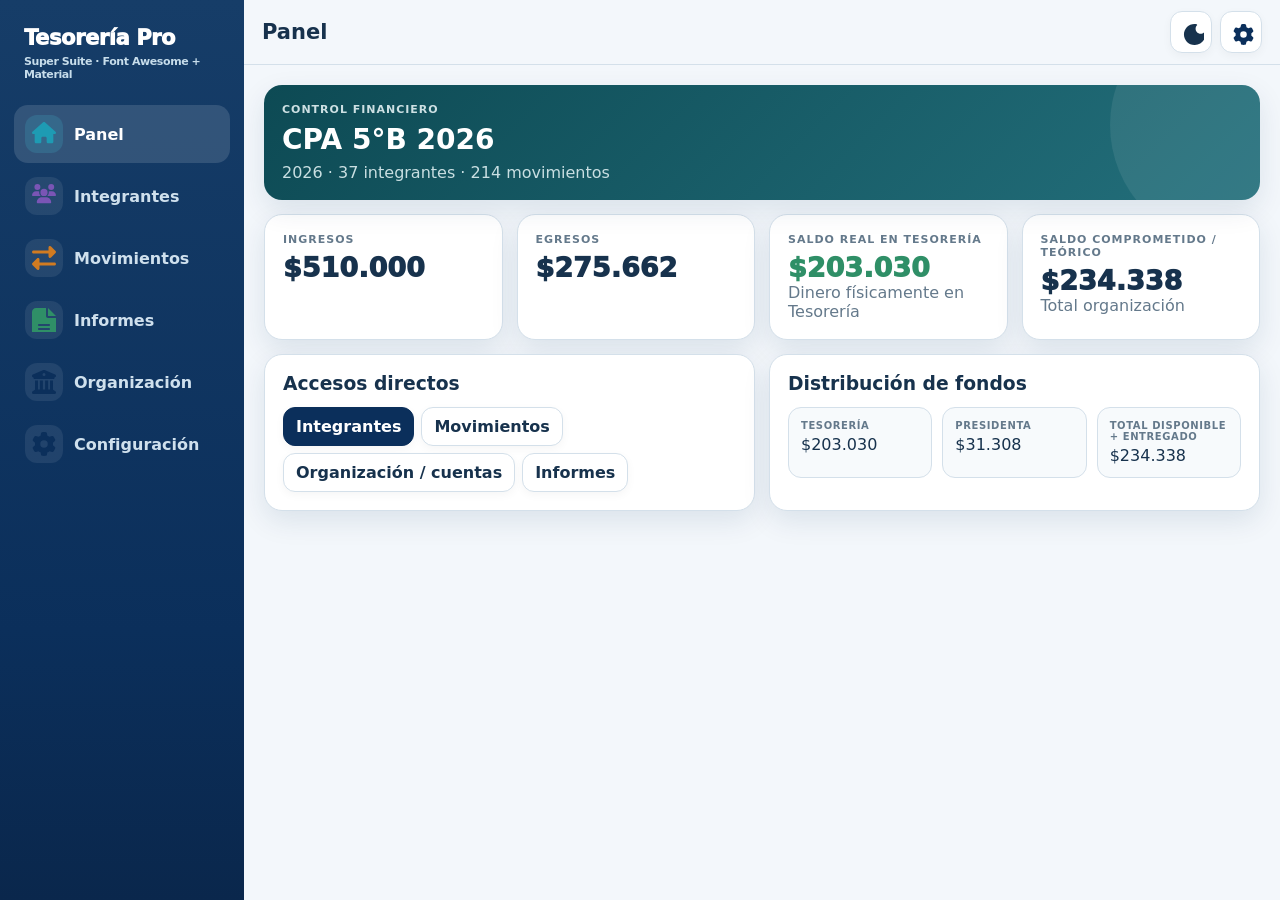
==== index.html @ 0936e8e8 "Mejorar accesibilidad de modales y formateo de RUT - Agregar roles de accesibilidad (role=dialog, ar" ====
<!doctype html><html lang="es"><head><meta charset="utf-8"><meta name="viewport" content="width=device-width,initial-scale=1,viewport-fit=cover"><meta name="theme-color" content="#0b2f5b"><meta name="description" content="Tesorería Pro · gestión integral de organizaciones, integrantes, cuotas, movimientos, reembolsos, informes y planillas."><link rel="manifest" href="./manifest.json"><link rel="icon" href="./favicon.svg" type="image/svg+xml"><link rel="apple-touch-icon" href="./apple-touch-icon.png"><title>Tesorería Super Suite · V10 · IndexedDB · GitHub</title><style>:root{--bg:#f3f7fb;--surface:#fff;--surface2:#f7fafc;--ink:#17324d;--muted:#64798b;--line:#d4e0ea;--brand:#0b2f5b;--brand2:#1f5f8a;--accent:#1e9bb3;--good:#2f8f67;--warn:#d79527;--danger:#c53d49;--purple:#6e4aa5;--shadow:0 10px 28px rgba(11,47,91,.10);--r:18px}
body.dark{--bg:#0f1822;--surface:#172635;--surface2:#1b2d3d;--ink:#edf5fb;--muted:#aebdca;--line:#385064;--brand:#72b9e8;--brand2:#4e94c4;--accent:#42c1d5;--good:#61c995;--warn:#e4b65a;--danger:#ff7b87;--purple:#a58be0;--shadow:0 12px 30px rgba(0,0,0,.28)}
*{box-sizing:border-box}html,body{margin:0;min-height:100%;background:var(--bg);color:var(--ink);font-family:Inter,ui-sans-serif,system-ui,-apple-system,"Segoe UI",Arial,sans-serif}body{overflow-x:hidden}button,input,select,textarea{font:inherit}button{cursor:pointer}.app{min-height:100vh}.hide{display:none!important}
.side{position:fixed;left:0;top:0;bottom:0;width:244px;background:linear-gradient(180deg,#163d68,#0b2f5b 70%,#0a274c);color:#fff;padding:18px 14px;z-index:20}.brand{font-weight:950;font-size:21px;padding:8px 10px 20px;letter-spacing:-.02em}.brand small{display:block;color:#c7ddeb;font-size:11px;font-weight:700;margin-top:5px}.nav button{width:100%;border:0;background:transparent;color:#cfe0ed;display:flex;align-items:center;gap:11px;padding:10px 11px;border-radius:14px;margin:4px 0;font-weight:850}.nav button:hover,.nav button.active{background:rgba(255,255,255,.13);color:#fff}.ico{width:38px;height:38px;border-radius:12px;display:grid;place-items:center;background:rgba(255,255,255,.08);flex:0 0 38px}.nav button.active .ico{background:rgba(66,193,213,.18)}
.main{margin-left:244px;min-width:0}.top{position:sticky;top:0;z-index:15;background:rgba(243,247,251,.94);backdrop-filter:blur(14px);border-bottom:1px solid var(--line);padding:11px 18px;display:flex;justify-content:space-between;gap:12px;align-items:center}.dark .top{background:rgba(15,24,34,.94)}.top h1{margin:0;font-size:21px}.tools{display:flex;gap:8px;align-items:center}.iconOnlyBtn{width:42px;height:42px;padding:0;display:grid;place-items:center;border-radius:13px}.iconOnlyBtn .actionIconSvg{width:21px;height:21px}.wrap{padding:20px;max-width:1500px;margin:auto}.grid{display:grid;grid-template-columns:repeat(12,minmax(0,1fr));gap:14px}.span12{grid-column:span 12}.span6{grid-column:span 6}.span4{grid-column:span 4}.span3{grid-column:span 3}
.card{background:var(--surface);border:1px solid var(--line);border-radius:var(--r);box-shadow:var(--shadow);padding:18px}.hero{background:linear-gradient(135deg,#0d4a54,#236f7b);color:#fff;border:0;overflow:hidden;position:relative}.hero:after{content:"";position:absolute;width:240px;height:240px;border-radius:50%;right:-90px;top:-80px;background:rgba(255,255,255,.08)}.hero .muted{color:#c9dfe2}.label{font-size:11px;text-transform:uppercase;letter-spacing:.09em;font-weight:900;color:var(--muted)}.metric{font-size:27px;font-weight:950;margin-top:6px}.positive{color:var(--good)}.muted{color:var(--muted)}
.sectionTitle{display:flex;justify-content:space-between;align-items:center;gap:12px;margin-bottom:13px}.sectionTitle h2,.sectionTitle h3{margin:0}.actions{display:flex;gap:7px;flex-wrap:wrap}.btn{border:1px solid var(--line);background:var(--surface);color:var(--ink);padding:9px 12px;border-radius:12px;font-weight:850;box-shadow:0 3px 10px rgba(0,0,0,.04)}.btn.primary{background:var(--brand);color:#fff;border-color:var(--brand)}.btn.accent{background:var(--accent);border-color:var(--accent);color:#fff}.btn.danger{color:var(--danger);border-color:#efc8cd}.btn.small{padding:7px 9px;font-size:12px}.search{width:100%;border:1px solid var(--line);padding:12px 14px;border-radius:13px;outline:0;background:var(--surface);color:var(--ink)}.search:focus{border-color:var(--brand);box-shadow:0 0 0 3px rgba(14,75,85,.08)}
.tableWrap{overflow:auto;border:1px solid var(--line);border-radius:14px}.table{width:100%;border-collapse:collapse;min-width:760px}.table th,.table td{padding:9px 10px;border-bottom:1px solid var(--line);white-space:nowrap;text-align:left;vertical-align:middle}.table th{background:#f1f6f9;color:#536b7d;font-size:10px;text-transform:uppercase;letter-spacing:.06em;position:sticky;top:0;z-index:2}.dark .table th{background:#203342;color:#dce9f3}.table tbody tr:hover{background:#f7fbfd}.table th:last-child,.table td:last-child{min-width:210px}.person{display:flex;align-items:center;gap:10px}.avatar{width:42px;height:42px;border-radius:50%;overflow:hidden;display:grid;place-items:center;background:#e5edf4;color:var(--brand);font-weight:950;flex:0 0 42px}.avatar img{width:100%;height:100%;object-fit:cover}.profileAvatar{width:72px;height:72px;flex-basis:72px;font-size:25px}.rowbtn{border:0;background:#eef4f7;color:var(--brand);padding:7px 10px;border-radius:10px;font-weight:850}.pill{display:inline-flex;border-radius:999px;padding:5px 9px;font-size:11px;font-weight:900;background:#edf3f3}.pill.good{background:#eaf2ec;color:#146f54}.pill.extra{background:#fff0e5;color:#a24f00}.pill.refund{background:#f0ecff;color:#6851a6}.reversalStatus{display:inline-flex;border-radius:999px;padding:5px 8px;background:#f0e9f9;color:#6e4aa5;font-size:11px;font-weight:900}.empty{text-align:center;padding:30px;color:var(--muted)}
.detailGrid{display:grid;grid-template-columns:repeat(3,minmax(0,1fr));gap:10px}.detail{background:var(--surface2);border:1px solid var(--line);border-radius:13px;padding:12px}.detail b{display:block;font-size:10px;color:var(--muted);margin-bottom:4px;text-transform:uppercase;letter-spacing:.06em}.spreadsheet{overflow:auto;border:1px solid var(--line);border-radius:15px;background:var(--surface)}.spreadsheet table{border-collapse:separate;border-spacing:0;min-width:1250px}.spreadsheet th,.spreadsheet td{padding:10px 11px;border-right:1px solid #dce6e5;border-bottom:1px solid #dce6e5;white-space:nowrap}.spreadsheet th{background:#dbe9e7;color:#12384d;font-size:11px;text-transform:uppercase;position:sticky;top:0;z-index:3}.spreadsheet .sticky{position:sticky;left:0;background:var(--surface);z-index:2;min-width:205px}.spreadsheet th.sticky{background:#cfe2de;z-index:4}.masterSheet td{font-size:13px}.masterSheet th{font-size:11px}.masterSheet .totalRow th{position:sticky;bottom:0;background:#c9dfdb!important;color:#0b2f5b;font-weight:950;z-index:5}.blankcell{color:#a9b4b7}.totalRow th{background:#d9e8e5!important;font-weight:950}.grandTotalCell{font-weight:950;background:#c9dfdb!important}
.statusSelect{border:1px solid #b9cbd8;border-radius:8px;background:var(--surface);color:var(--ink);padding:4px 6px;font-size:12px;min-width:104px;max-width:112px}.receiptBox{display:inline-flex;align-items:center;gap:6px;border:1px solid #b8cddd;background:#f4f9fc;color:#0b2f5b;border-radius:9px;padding:5px 8px;font-weight:850;font-size:11px;cursor:pointer}.receiptBox:hover{background:#e8f3f8;border-color:#79a9c5}.receiptBox .actionIconSvg{width:15px;height:15px}
.actionGrid{display:grid;grid-template-columns:repeat(4,minmax(0,1fr));gap:9px}.actionBtn{min-width:0;min-height:64px;border:1px solid #c9dbe8;background:linear-gradient(180deg,var(--surface),var(--surface2));color:var(--brand);border-radius:14px;display:grid;place-items:center;gap:3px;padding:7px 5px;font-weight:900;box-shadow:0 4px 12px rgba(11,47,91,.06);transition:.16s ease}.actionBtn:hover{transform:translateY(-1px);box-shadow:0 8px 18px rgba(11,47,91,.10);border-color:#9ebbd0}.actionBtn small{font-size:10px;color:#35556f;font-weight:900;white-space:nowrap}.dark .actionBtn{background:linear-gradient(180deg,#1b2d3d,#172635);border-color:#385064}.dark .actionBtn small{color:#bdd0df}.actionGlyph{display:grid;place-items:center;width:100%;height:27px;line-height:1}.actionIconSvg{fill:currentColor;width:24px;height:24px;display:block}.actionBtn .actionIconSvg{width:27px;height:27px}.actionGlyph[data-icon="income"]{color:#2f8f67}.actionGlyph[data-icon="expense"]{color:#d33f45}.actionGlyph[data-icon="refund"]{color:#6e4aa5}.actionGlyph[data-icon="pdf"],.actionGlyph[data-icon="print"]{color:#0b2f5b}.actionGlyph[data-icon="whatsapp"]{color:#25a35a}.actionGlyph[data-icon="email"]{color:#1971b8}.actionGlyph[data-icon="edit"]{color:#e28a22}.actionGlyph[data-icon="close"],.actionGlyph[data-icon="trash"]{color:#c53d49}.actionGlyph[data-icon="undo"]{color:#7653a8}.actionGlyph[data-icon="receipt"]{color:#0f6d91}.actionGlyph[data-icon="settings"]{color:#0b2f5b}.actionGlyph[data-icon="home"]{color:#1e9bb3}.actionGlyph[data-icon="people"]{color:#7a55b5}.actionGlyph[data-icon="moves"]{color:#d17b21}.actionGlyph[data-icon="report"]{color:#2f8f67}.actionGlyph[data-icon="organization"]{color:#0b2f5b}.actionGlyph[data-icon="copy"]{color:#536f86}.actionGlyph[data-icon="calendar"]{color:#1e9bb3}.actionGlyph[data-icon="bank"]{color:#0b2f5b}.actionGlyph[data-icon="plus"]{color:#1e9bb3}.rowActions,.quotaRowActions{display:inline-flex;align-items:center;gap:5px;white-space:nowrap}.quotaRowActions .quotaAction,.rowActions .quotaAction{width:33px;height:33px;padding:5px;border:1px solid var(--line);background:var(--surface);color:var(--brand);border-radius:9px;display:inline-grid;place-items:center}.quotaRowActions .quotaAction:hover,.rowActions .quotaAction:hover{background:#eef5fb;border-color:#9fb9cf}.quotaRowActions .actionIconSvg,.rowActions .actionIconSvg{width:18px;height:18px}
.fichaNameOnly{display:flex;align-items:center;justify-content:space-between;gap:10px;font-size:23px;font-weight:950;color:var(--brand);margin-bottom:8px}.fichaActions{margin:8px 0 20px}.sectionHeaderActions{display:flex;align-items:center;gap:8px}.compactAction{min-width:72px!important;min-height:48px!important}.fichaSection{margin-top:22px;border:1px solid var(--line);border-left:6px solid #5b6ee1;border-radius:16px;padding:15px}.fichaSection.monthly{border-left-color:var(--good);background:linear-gradient(180deg,var(--surface),#f7fbfa)}.fichaSection.extraordinary{border-left-color:#e0a52d;background:linear-gradient(180deg,var(--surface),#fffaf1)}.fichaSection.refunds{border-left-color:#6a55bd;background:linear-gradient(180deg,var(--surface),#faf8ff)}.fichaSection.reversals{border-left-color:#8a62b6;background:linear-gradient(180deg,var(--surface),#fbf8ff)}.profileHero{display:flex;gap:15px;align-items:center;background:linear-gradient(135deg,#e8f2f0,#f8faf9);border:1px solid var(--line);padding:16px;border-radius:18px;margin-bottom:14px}.dark .profileHero{background:linear-gradient(135deg,#1b3040,#182a38)}
.modal{display:none;position:fixed;inset:0;background:rgba(9,34,39,.58);z-index:60;padding:10px;align-items:flex-start;justify-content:center;overflow-y:auto;-webkit-overflow-scrolling:touch;overscroll-behavior:contain}.modal.open{display:flex}.dialog{width:min(940px,100%);background:var(--surface);border-radius:22px;padding:18px;box-shadow:0 30px 100px rgba(0,0,0,.28);margin:8px auto 24px;overflow:visible}.dialog .sectionTitle{position:sticky;top:-18px;background:var(--surface);padding:4px 0 12px;z-index:5}.form{display:grid;grid-template-columns:repeat(2,minmax(0,1fr));gap:12px}.form label{font-size:12px;font-weight:850;color:var(--muted)}.form input,.form select,.form textarea{width:100%;margin-top:5px;padding:10px;border:1px solid var(--line);border-radius:10px;background:var(--surface);color:var(--ink)}.form textarea{min-height:90px}.full{grid-column:1/-1}.dialogActions{display:flex;justify-content:flex-end;gap:8px;flex-wrap:wrap;margin-top:8px}.receiptActions{display:grid;grid-template-columns:repeat(4,minmax(0,1fr));gap:10px;margin-top:14px}.settingsList{display:grid;gap:10px}.settingsItem{display:flex;align-items:center;justify-content:space-between;gap:12px;padding:15px 16px;border:1px solid var(--line);border-radius:15px;background:var(--surface)}.settingsItem b{display:flex;align-items:center;gap:6px}.settingsItem small{display:block;color:var(--muted);margin-top:3px}.reportFilter{display:flex;gap:8px;flex-wrap:wrap}.reportFilter .btn.active{background:var(--brand);color:#fff;border-color:var(--brand)}.sheetHint{font-size:12px;color:var(--muted);margin-top:7px}.reportSummary{display:grid;grid-template-columns:repeat(auto-fit,minmax(170px,1fr));gap:8px;margin-top:12px}.bankBox{background:#eef6f4;border:1px solid #d4e8e3;border-radius:15px;padding:14px}.bankBox b{color:var(--brand)}.notice{padding:12px 14px;border-radius:12px;background:#fff4db;border:1px solid #f1dfb0;color:#775719}.successBox{padding:12px 14px;border-radius:12px;background:#eef3ef;border:1px solid #d9e4dc;color:#3d684e}
.mobileNav{display:none}
@media(max-width:900px){.side{display:none}.main{margin-left:0;padding-bottom:82px}.top{padding:9px 11px}.top h1{font-size:18px}.wrap{padding:12px}.span3,.span4,.span6{grid-column:span 12}.form,.detailGrid{grid-template-columns:1fr}.dialog{padding:14px;margin:0 auto 18px;border-radius:20px}.dialog .sectionTitle{top:-14px}.table{min-width:820px}.actionGrid{grid-template-columns:repeat(3,minmax(0,1fr));gap:8px}.actionBtn{min-height:70px}.actionBtn .actionIconSvg{width:25px;height:25px}.fichaActions{grid-template-columns:repeat(3,minmax(0,1fr));gap:9px}.fichaActions .actionBtn{min-height:74px}.fichaNameOnly{font-size:20px}.receiptActions{grid-template-columns:repeat(2,minmax(0,1fr))}.mobileNav{display:grid;grid-template-columns:repeat(6,minmax(0,1fr));position:fixed;left:0;right:0;bottom:0;background:rgba(255,255,255,.97);backdrop-filter:blur(16px);border-top:1px solid #c4d8e7;box-shadow:0 -8px 26px rgba(11,47,91,.14);z-index:30;padding:5px 3px calc(5px + env(safe-area-inset-bottom))}.dark .mobileNav{background:rgba(23,38,53,.97);border-top-color:#385064}.mobileNav button{border:0;background:transparent;color:#5d7183;font-size:9px;font-weight:900;padding:3px 2px;border-radius:10px;display:flex;flex-direction:column;align-items:center;justify-content:center;gap:2px;min-width:0;height:54px;line-height:1.05;overflow:hidden}.mobileNav button.active{background:#e7f4f3;color:var(--brand)}.dark .mobileNav button{color:#b7c9d7}.dark .mobileNav button.active{background:#203342}.mobileNav .navAction{width:23px;height:23px;flex:0 0 23px;margin:0 auto}.mobileNav .actionIconSvg{width:21px;height:21px}.mobileNav button span:last-child{display:block;max-width:100%;overflow:hidden;text-overflow:ellipsis;white-space:nowrap}.masterSheet{min-width:1200px}.masterSheet td{font-size:13px}.statusSelect{min-width:96px;max-width:104px}.receiptBox{font-size:10px}}
@media(max-width:480px){.wrap{padding:10px}.fichaActions{gap:8px}.fichaActions .actionBtn{min-height:72px}.fichaActions .actionBtn small{font-size:9px}.actionBtn small{font-size:9px}.table th,.table td{padding:8px 8px}.iconOnlyBtn{width:40px;height:40px}}
@media print{.side,.top,.mobileNav,.noPrint{display:none!important}.main{margin:0}.wrap{padding:0}.card{box-shadow:none;border:1px solid #ddd}.spreadsheet{overflow:visible}.spreadsheet table{min-width:0;width:100%}}
</style></head><body><div class="app"><aside class="side"><div class="brand">Tesorería Pro<small>Super Suite · Font Awesome + Material</small></div><nav class="nav" id="nav"></nav></aside><main class="main"><header class="top"><h1 id="title">Panel</h1><div class="tools" aria-label="Herramientas"><button class="btn iconOnlyBtn" onclick="toggleTheme()" title="Cambiar tema" aria-label="Cambiar tema"><span id="topThemeIcon"></span></button><button class="btn iconOnlyBtn" onclick="go('settings')" title="Configuración" aria-label="Configuración"><span id="topSettingsIcon"></span></button></div></header><div class="wrap" id="view"></div></main></div><nav class="mobileNav" id="mobileNav"></nav><div class="modal" id="modal"><div class="dialog" id="dialog" role="dialog" aria-modal="true"></div></div><input id="file" type="file" accept=".json,.xlsx,.xls,.csv" class="hide"><script>
const INITIAL={"schema":"tesoreria-pro-v10","schemaVersion":2,"source":"Tesoreria_5B_2026_BASE_MAESTRA.xlsx","organization":{"Nombre de la organización":"CPA 5°B 2026","Tipo de organización":"Curso","Establecimiento / institución":"Escuela Palestina","Año":"2026","RUT organización":null,"Dirección":null,"Correo":null,"Teléfono":"+569 ","Representante":null,"RUT representante":null,"Tesorero/a":null,"RUT tesorero/a":null,"Teléfono tesorero/a":"+569 ","Correo tesorero/a":null,"Banco de la organización":null,"Tipo de cuenta":null,"Número de cuenta":null,"Titular de la cuenta":null,"RUT titular":null,"Correo transferencias":null},"people":[{"id":"P001","number":1,"rut":"25310795-2","name":"ARAYA PINO RENATA ANTONELA","phone":"+569 ","email":"","tutor":"PATRICIA PINO","roles":"Integrante","bank":"","accountType":"","accountNumber":"","accountHolder":"","accountRut":"","transferEmail":"","notes":""},{"id":"P002","number":2,"rut":"25299343-6","name":"ASTUDILLO PINO TABATA JESÚS","phone":"+569 ","email":"","tutor":"ROXANA PINO","roles":"Integrante","bank":"","accountType":"","accountNumber":"","accountHolder":"","accountRut":"","transferEmail":"","notes":""},{"id":"P003","number":3,"rut":"25172569-1","name":"AZAGRA ABRIGO AMARO ALONSO","phone":"+569 ","email":"","tutor":"BEATRIZ ABRIGO","roles":"Integrante","bank":"","accountType":"","accountNumber":"","accountHolder":"","accountRut":"","transferEmail":"","notes":""},{"id":"P004","number":4,"rut":"25074761-6","name":"BECERRA CARRASCO AGUSTIN SALVADOR THOMAS","phone":"+569 ","email":"","tutor":"ALICIA ARAYA","roles":"Integrante","bank":"","accountType":"","accountNumber":"","accountHolder":"","accountRut":"","transferEmail":"","notes":""},{"id":"P005","number":null,"rut":"","name":"BERTEL MONTES GLEYMIS","phone":"+569 ","email":"","tutor":"","roles":"Integrante","bank":"","accountType":"","accountNumber":"","accountHolder":"","accountRut":"","transferEmail":"","notes":""},{"id":"P006","number":6,"rut":"25186502-7","name":"CASTILLO DÍAZ NAHUEL ANDRÉS","phone":"+569 ","email":"","tutor":"","roles":"Integrante","bank":"","accountType":"","accountNumber":"","accountHolder":"","accountRut":"","transferEmail":"","notes":""},{"id":"P007","number":7,"rut":"24387554-4","name":"CASTILLO GRACIA JOSEFA ANTONIA","phone":"+569 ","email":"","tutor":"","roles":"Integrante","bank":"","accountType":"","accountNumber":"","accountHolder":"","accountRut":"","transferEmail":"","notes":""},{"id":"P008","number":8,"rut":"25117099-1","name":"CASTRO VALDERRAMA EIMY PASCALLE","phone":"+569 ","email":"","tutor":"ANA VALDERRAMA","roles":"Integrante","bank":"","accountType":"","accountNumber":"","accountHolder":"","accountRut":"","transferEmail":"","notes":""},{"id":"P009","number":9,"rut":"25091106-8","name":"DONOSO MONSALVE ANGEL ISAAC","phone":"+569 ","email":"","tutor":"","roles":"Integrante","bank":"","accountType":"","accountNumber":"","accountHolder":"","accountRut":"","transferEmail":"","notes":""},{"id":"P010","number":10,"rut":"25091116-5","name":"DONOSO MONSALVE THOMAS IGNACIO","phone":"+569 ","email":"","tutor":"","roles":"Integrante","bank":"","accountType":"","accountNumber":"","accountHolder":"","accountRut":"","transferEmail":"","notes":""},{"id":"P011","number":11,"rut":"24953133-2","name":"DONOSO ZAMORA SOFÍA ELENA","phone":"+569 ","email":"","tutor":"JENNY ZAMORA","roles":"Integrante","bank":"","accountType":"","accountNumber":"","accountHolder":"","accountRut":"","transferEmail":"","notes":""},{"id":"P012","number":12,"rut":"24751135-0","name":"INOSTROZA MOLINA MATÍAS ALONSO","phone":"+569 ","email":"","tutor":"OLGA MOLINA","roles":"Integrante","bank":"","accountType":"","accountNumber":"","accountHolder":"","accountRut":"","transferEmail":"","notes":""},{"id":"P013","number":13,"rut":"25049508-0","name":"ITURRIETA HERNÁNDEZ MAXIMILIANO ALEJANDRO","phone":"+569 ","email":"","tutor":"VALERIA HERNANDEZ","roles":"Integrante","bank":"","accountType":"","accountNumber":"","accountHolder":"","accountRut":"","transferEmail":"","notes":""},{"id":"P014","number":14,"rut":"25049482-3","name":"ITURRIETA HERNÁNDEZ VICENTE IGNACIO","phone":"+569 ","email":"","tutor":"VALERIA HERNANDEZ","roles":"Integrante","bank":"","accountType":"","accountNumber":"","accountHolder":"","accountRut":"","transferEmail":"","notes":""},{"id":"P015","number":15,"rut":"25067494-5","name":"JATIB DÍAZ ABDOLASIS MAXIMILIANO","phone":"+569 ","email":"","tutor":"MARISOL DIAZ","roles":"Integrante","bank":"","accountType":"","accountNumber":"","accountHolder":"","accountRut":"","transferEmail":"","notes":""},{"id":"P016","number":16,"rut":"25015009-1","name":"MENESES YÁÑEZ ALEXANDRA MODESTA","phone":"+569 ","email":"","tutor":"","roles":"Integrante","bank":"","accountType":"","accountNumber":"","accountHolder":"","accountRut":"","transferEmail":"","notes":""},{"id":"P017","number":17,"rut":"25179616-5","name":"MICHEA ALIAGA JOAQUÍN ELÍAS","phone":"+569 ","email":"","tutor":"STEFANY ALIAGA","roles":"Integrante","bank":"","accountType":"","accountNumber":"","accountHolder":"","accountRut":"","transferEmail":"","notes":""},{"id":"P018","number":18,"rut":"25026561-1","name":"MOYA SALAS COLOMBA AYLÉN","phone":"+569 ","email":"","tutor":"NATALIE SALAS","roles":"Integrante","bank":"","accountType":"","accountNumber":"","accountHolder":"","accountRut":"","transferEmail":"","notes":""},{"id":"P019","number":19,"rut":"25012737-5","name":"MUÑOZ BECERRA AGUSTINA ISIDORA","phone":"+569 ","email":"","tutor":"YERI","roles":"Integrante","bank":"","accountType":"","accountNumber":"","accountHolder":"","accountRut":"","transferEmail":"","notes":""},{"id":"P020","number":20,"rut":"25276474-7","name":"MUÑOZ NAVARRETE ANTONELLA ESTEFANÍA","phone":"+569 ","email":"","tutor":"JANETTE NAVARRETE","roles":"Integrante","bank":"","accountType":"","accountNumber":"","accountHolder":"","accountRut":"","transferEmail":"","notes":""},{"id":"P021","number":21,"rut":"25280245-2","name":"MUÑOZ VALENZUELA BENJAMÍN IGNACIO","phone":"+569 ","email":"","tutor":"NATALIA VALENZUELA","roles":"Integrante","bank":"","accountType":"","accountNumber":"","accountHolder":"","accountRut":"","transferEmail":"","notes":""},{"id":"P022","number":22,"rut":"25312924-7","name":"ORELLANA IBARRA PABLO ALFONSO","phone":"+569 ","email":"","tutor":"","roles":"Integrante","bank":"","accountType":"","accountNumber":"","accountHolder":"","accountRut":"","transferEmail":"","notes":""},{"id":"P023","number":23,"rut":"25006274-5","name":"OYARCE CABELLO MONSERRAT ANTONELLA","phone":"+569 ","email":"","tutor":"MONSERRAT OLLARCE","roles":"Integrante","bank":"","accountType":"","accountNumber":"","accountHolder":"","accountRut":"","transferEmail":"","notes":""},{"id":"P024","number":24,"rut":"24758384-4","name":"PÉREZ HIGUERAS ANTONELLA NICOLE","phone":"+569 ","email":"","tutor":"NELLY HIGUERAS","roles":"Integrante","bank":"","accountType":"","accountNumber":"","accountHolder":"","accountRut":"","transferEmail":"","notes":""},{"id":"P025","number":25,"rut":"25042952-5","name":"RAMÍREZ MUÑOZ ANHAI ESPERANZA","phone":"+569 ","email":"","tutor":"ROSA LLANOS","roles":"Integrante","bank":"","accountType":"","accountNumber":"","accountHolder":"","accountRut":"","transferEmail":"","notes":""},{"id":"P026","number":26,"rut":"24911564-9","name":"REYES RODRÍGUEZ FERNANDA CATALINA","phone":"+569 ","email":"","tutor":"YASNA RODRIGUEZ","roles":"Integrante","bank":"","accountType":"","accountNumber":"","accountHolder":"","accountRut":"","transferEmail":"","notes":""},{"id":"P027","number":27,"rut":"25255361-0","name":"RIVERA AVENDAÑO BERTA AMPARO","phone":"+569 ","email":"","tutor":"BLANCA AVENDAÑO","roles":"Integrante","bank":"","accountType":"","accountNumber":"","accountHolder":"","accountRut":"","transferEmail":"","notes":""},{"id":"P028","number":28,"rut":"24973619-8","name":"RUBIO REYES JOSÉ ALONSO","phone":"+569 ","email":"","tutor":"","roles":"Integrante","bank":"","accountType":"","accountNumber":"","accountHolder":"","accountRut":"","transferEmail":"","notes":""},{"id":"P029","number":29,"rut":"28939190-8","name":"SANCHEZ ZAMBRANO MIULER DAVID","phone":"+569 ","email":"","tutor":"YERKA ZAMBRANO","roles":"Integrante","bank":"","accountType":"","accountNumber":"","accountHolder":"","accountRut":"","transferEmail":"","notes":""},{"id":"P030","number":30,"rut":"25033740-K","name":"SOTO URZÚA COLOMBA JANÍS","phone":"+569 ","email":"","tutor":"MABEL URZUA","roles":"Integrante","bank":"","accountType":"","accountNumber":"","accountHolder":"","accountRut":"","transferEmail":"","notes":""},{"id":"P031","number":31,"rut":"25001015-K","name":"UNZUETA GONZÁLEZ JESÚS VINKO ALEJANDRO","phone":"+569 ","email":"","tutor":"","roles":"Integrante","bank":"","accountType":"","accountNumber":"","accountHolder":"","accountRut":"","transferEmail":"","notes":""},{"id":"P032","number":32,"rut":"","name":"VALDÉS ORMAZÁBAL LAURA FRANCISCA RAYEN","phone":"+569 ","email":"","tutor":"","roles":"Integrante","bank":"","accountType":"","accountNumber":"","accountHolder":"","accountRut":"","transferEmail":"","notes":""},{"id":"P033","number":33,"rut":"","name":"VÁSQUEZ BRAVO RAÚL FELICIANO","phone":"+569 ","email":"","tutor":"LUZMENIA BRAVO","roles":"Integrante","bank":"","accountType":"","accountNumber":"","accountHolder":"","accountRut":"","transferEmail":"","notes":""},{"id":"P034","number":34,"rut":"","name":"GIANELA FLORES","phone":"+569 ","email":"","tutor":"JANIS OYARCE","roles":"Integrante","bank":"","accountType":"","accountNumber":"","accountHolder":"","accountRut":"","transferEmail":"","notes":""},{"id":"P035","number":35,"rut":"","name":"LUEIZA BELTRAN JUAN PABLO","phone":"+569 ","email":"","tutor":"FABIOLA BELTRAN","roles":"Integrante","bank":"","accountType":"","accountNumber":"","accountHolder":"","accountRut":"","transferEmail":"","notes":""},{"id":"P036","number":36,"rut":"","name":"FARIAS EMILIA","phone":"+569 ","email":"","tutor":"MARTA VALDIVIA","roles":"Integrante","bank":"","accountType":"","accountNumber":"","accountHolder":"","accountRut":"","transferEmail":"","notes":""},{"id":"P037","number":37,"rut":"","name":"CUBILLOS MATIAS","phone":"+569 ","email":"","tutor":"","roles":"Integrante","bank":"","accountType":"","accountNumber":"","accountHolder":"","accountRut":"","transferEmail":"","notes":""}],"movements":[{"id":"M0001","date":"2026-03-10","organization":"CPA 5°B 2026","type":"Aporte","contributionType":"Anual","concept":"MARZO","fund":"Tesorería","method":"Efectivo","amount":3000.0,"person":"ARAYA PINO RENATA ANTONELA","rut":"25310795-2","tutor":"PATRICIA PINO","responsible":"","authorizer":"","expenseResponsible":"","bank":"","accountType":"","accountNumber":"","accountHolder":"","receipt":"","backup":"Carga masiva desde Excel","status":"Registrado","notes":"Carga masiva; fecha referencial."},{"id":"M0002","date":"2026-04-10","organization":"CPA 5°B 2026","type":"Aporte","contributionType":"Anual","concept":"ABRIL","fund":"Tesorería","method":"Efectivo","amount":3000.0,"person":"ARAYA PINO RENATA ANTONELA","rut":"25310795-2","tutor":"PATRICIA PINO","responsible":"","authorizer":"","expenseResponsible":"","bank":"","accountType":"","accountNumber":"","accountHolder":"","receipt":"","backup":"Carga masiva desde Excel","status":"Registrado","notes":"Carga masiva; fecha referencial."},{"id":"M0003","date":"2026-05-10","organization":"CPA 5°B 2026","type":"Aporte","contributionType":"Anual","concept":"MAYO","fund":"Tesorería","method":"Efectivo","amount":3000.0,"person":"ARAYA PINO RENATA ANTONELA","rut":"25310795-2","tutor":"PATRICIA PINO","responsible":"","authorizer":"","expenseResponsible":"","bank":"","accountType":"","accountNumber":"","accountHolder":"","receipt":"","backup":"Carga masiva desde Excel","status":"Registrado","notes":"Carga masiva; fecha referencial."},{"id":"M0004","date":"2026-06-19","organization":"CPA 5°B 2026","type":"Aporte","contributionType":"Anual","concept":"JUNIO","fund":"Tesorería","method":"Efectivo","amount":3000.0,"person":"ARAYA PINO RENATA ANTONELA","rut":"25310795-2","tutor":"PATRICIA PINO","responsible":"","authorizer":"","expenseResponsible":"","bank":"","accountType":"","accountNumber":"","accountHolder":"","receipt":"","backup":"Carga masiva desde Excel","status":"Registrado","notes":"Carga masiva; fecha referencial."},{"id":"M0005","date":"2026-07-10","organization":"CPA 5°B 2026","type":"Aporte","contributionType":"Anual","concept":"JULIO","fund":"Tesorería","method":"Efectivo","amount":3000.0,"person":"ARAYA PINO RENATA ANTONELA","rut":"25310795-2","tutor":"PATRICIA PINO","responsible":"","authorizer":"","expenseResponsible":"","bank":"","accountType":"","accountNumber":"","accountHolder":"","receipt":"","backup":"Carga masiva desde Excel","status":"Registrado","notes":"Carga masiva; fecha referencial."},{"id":"M0006","date":"2026-06-05","organization":"CPA 5°B 2026","type":"Aporte","contributionType":"Extraordinaria","concept":"CUMPL PROFESOR","fund":"Tesorería","method":"Efectivo","amount":1000.0,"person":"ARAYA PINO RENATA ANTONELA","rut":"25310795-2","tutor":"PATRICIA PINO","responsible":"","authorizer":"","expenseResponsible":"","bank":"","accountType":"","accountNumber":"","accountHolder":"","receipt":"","backup":"Carga masiva desde Excel","status":"Registrado","notes":"Carga masiva; fecha referencial."},{"id":"M0007","date":"2026-06-05","organization":"CPA 5°B 2026","type":"Aporte","contributionType":"Extraordinaria","concept":"DÍA ALUMNO / NIÑO","fund":"Presidenta","method":"Efectivo","amount":2000.0,"person":"ARAYA PINO RENATA ANTONELA","rut":"25310795-2","tutor":"PATRICIA PINO","responsible":"","authorizer":"","expenseResponsible":"","bank":"","accountType":"","accountNumber":"","accountHolder":"","receipt":"","backup":"Carga masiva desde Excel","status":"Registrado","notes":"Carga masiva; fecha referencial."},{"id":"M0008","date":"2026-03-10","organization":"CPA 5°B 2026","type":"Aporte","contributionType":"Anual","concept":"MARZO","fund":"Tesorería","method":"Efectivo","amount":3000.0,"person":"ASTUDILLO PINO TABATA JESÚS","rut":"25299343-6","tutor":"ROXANA PINO","responsible":"","authorizer":"","expenseResponsible":"","bank":"","accountType":"","accountNumber":"","accountHolder":"","receipt":"","backup":"Carga masiva desde Excel","status":"Registrado","notes":"Carga masiva; fecha referencial."},{"id":"M0009","date":"2026-06-05","organization":"CPA 5°B 2026","type":"Aporte","contributionType":"Extraordinaria","concept":"CUMPL PROFESOR","fund":"Tesorería","method":"Efectivo","amount":1000.0,"person":"ASTUDILLO PINO TABATA JESÚS","rut":"25299343-6","tutor":"ROXANA PINO","responsible":"","authorizer":"","expenseResponsible":"","bank":"","accountType":"","accountNumber":"","accountHolder":"","receipt":"","backup":"Carga masiva desde Excel","status":"Registrado","notes":"Carga masiva; fecha referencial."},{"id":"M0010","date":"2026-06-19","organization":"CPA 5°B 2026","type":"Aporte","contributionType":"Extraordinaria","concept":"CONVIVENCIA JUNIO","fund":"Tesorería","method":"Efectivo","amount":2000.0,"person":"ASTUDILLO PINO TABATA JESÚS","rut":"25299343-6","tutor":"ROXANA PINO","responsible":"","authorizer":"","expenseResponsible":"","bank":"","accountType":"","accountNumber":"","accountHolder":"","receipt":"","backup":"Carga masiva desde Excel","status":"Registrado","notes":"Carga masiva; fecha referencial."},{"id":"M0011","date":"2026-06-05","organization":"CPA 5°B 2026","type":"Aporte","contributionType":"Extraordinaria","concept":"CUMPL PROFESOR","fund":"Tesorería","method":"Efectivo","amount":1000.0,"person":"AZAGRA ABRIGO AMARO ALONSO","rut":"25172569-1","tutor":"BEATRIZ ABRIGO","responsible":"","authorizer":"","expenseResponsible":"","bank":"","accountType":"","accountNumber":"","accountHolder":"","receipt":"","backup":"Carga masiva desde Excel","status":"Registrado","notes":"Carga masiva; fecha referencial."},{"id":"M0012","date":"2026-06-05","organization":"CPA 5°B 2026","type":"Aporte","contributionType":"Extraordinaria","concept":"DÍA ALUMNO / NIÑO","fund":"Tesorería","method":"Efectivo","amount":2000.0,"person":"AZAGRA ABRIGO AMARO ALONSO","rut":"25172569-1","tutor":"BEATRIZ ABRIGO","responsible":"","authorizer":"","expenseResponsible":"","bank":"","accountType":"","accountNumber":"","accountHolder":"","receipt":"","backup":"Carga masiva desde Excel","status":"Registrado","notes":"Carga masiva; fecha referencial."},{"id":"M0013","date":"2026-06-19","organization":"CPA 5°B 2026","type":"Aporte","contributionType":"Extraordinaria","concept":"CONVIVENCIA JUNIO","fund":"Tesorería","method":"Efectivo","amount":2000.0,"person":"AZAGRA ABRIGO AMARO ALONSO","rut":"25172569-1","tutor":"BEATRIZ ABRIGO","responsible":"","authorizer":"","expenseResponsible":"","bank":"","accountType":"","accountNumber":"","accountHolder":"","receipt":"","backup":"Carga masiva desde Excel","status":"Registrado","notes":"Carga masiva; fecha referencial."},{"id":"M0014","date":"2026-06-05","organization":"CPA 5°B 2026","type":"Aporte","contributionType":"Extraordinaria","concept":"RIFA","fund":"Tesorería","method":"Efectivo","amount":1000.0,"person":"AZAGRA ABRIGO AMARO ALONSO","rut":"25172569-1","tutor":"BEATRIZ ABRIGO","responsible":"","authorizer":"","expenseResponsible":"","bank":"","accountType":"","accountNumber":"","accountHolder":"","receipt":"","backup":"Carga masiva desde Excel","status":"Registrado","notes":"Carga masiva; fecha referencial."},{"id":"M0015","date":"2026-03-10","organization":"CPA 5°B 2026","type":"Aporte","contributionType":"Anual","concept":"MARZO","fund":"Tesorería","method":"Efectivo","amount":3000.0,"person":"BECERRA CARRASCO AGUSTIN SALVADOR THOMAS","rut":"25074761-6","tutor":"ALICIA ARAYA","responsible":"","authorizer":"","expenseResponsible":"","bank":"","accountType":"","accountNumber":"","accountHolder":"","receipt":"","backup":"Carga masiva desde Excel","status":"Registrado","notes":"Carga masiva; fecha referencial."},{"id":"M0016","date":"2026-04-10","organization":"CPA 5°B 2026","type":"Aporte","contributionType":"Anual","concept":"ABRIL","fund":"Tesorería","method":"Efectivo","amount":3000.0,"person":"BECERRA CARRASCO AGUSTIN SALVADOR THOMAS","rut":"25074761-6","tutor":"ALICIA ARAYA","responsible":"","authorizer":"","expenseResponsible":"","bank":"","accountType":"","accountNumber":"","accountHolder":"","receipt":"","backup":"Carga masiva desde Excel","status":"Registrado","notes":"Carga masiva; fecha referencial."},{"id":"M0017","date":"2026-05-10","organization":"CPA 5°B 2026","type":"Aporte","contributionType":"Anual","concept":"MAYO","fund":"Tesorería","method":"Efectivo","amount":3000.0,"person":"BECERRA CARRASCO AGUSTIN SALVADOR THOMAS","rut":"25074761-6","tutor":"ALICIA ARAYA","responsible":"","authorizer":"","expenseResponsible":"","bank":"","accountType":"","accountNumber":"","accountHolder":"","receipt":"","backup":"Carga masiva desde Excel","status":"Registrado","notes":"Carga masiva; fecha referencial."},{"id":"M0018","date":"2026-06-05","organization":"CPA 5°B 2026","type":"Aporte","contributionType":"Extraordinaria","concept":"CUMPL PROFESOR","fund":"Tesorería","method":"Efectivo","amount":1000.0,"person":"BECERRA CARRASCO AGUSTIN SALVADOR THOMAS","rut":"25074761-6","tutor":"ALICIA ARAYA","responsible":"","authorizer":"","expenseResponsible":"","bank":"","accountType":"","accountNumber":"","accountHolder":"","receipt":"","backup":"Carga masiva desde Excel","status":"Registrado","notes":"Carga masiva; fecha referencial."},{"id":"M0019","date":"2026-06-05","organization":"CPA 5°B 2026","type":"Aporte","contributionType":"Extraordinaria","concept":"DÍA ALUMNO / NIÑO","fund":"Tesorería","method":"Efectivo","amount":2000.0,"person":"BECERRA CARRASCO AGUSTIN SALVADOR THOMAS","rut":"25074761-6","tutor":"ALICIA ARAYA","responsible":"","authorizer":"","expenseResponsible":"","bank":"","accountType":"","accountNumber":"","accountHolder":"","receipt":"","backup":"Carga masiva desde Excel","status":"Registrado","notes":"Carga masiva; fecha referencial."},{"id":"M0020","date":"2026-06-19","organization":"CPA 5°B 2026","type":"Aporte","contributionType":"Extraordinaria","concept":"CONVIVENCIA JUNIO","fund":"Tesorería","method":"Efectivo","amount":2000.0,"person":"BECERRA CARRASCO AGUSTIN SALVADOR THOMAS","rut":"25074761-6","tutor":"ALICIA ARAYA","responsible":"","authorizer":"","expenseResponsible":"","bank":"","accountType":"","accountNumber":"","accountHolder":"","receipt":"","backup":"Carga masiva desde Excel","status":"Registrado","notes":"Carga masiva; fecha referencial."},{"id":"M0021","date":"2026-03-10","organization":"CPA 5°B 2026","type":"Aporte","contributionType":"Anual","concept":"MARZO","fund":"Presidenta","method":"Efectivo","amount":3000.0,"person":"BERTEL MONTES GLEYMIS","rut":"","tutor":"","responsible":"","authorizer":"","expenseResponsible":"","bank":"","accountType":"","accountNumber":"","accountHolder":"","receipt":"","backup":"Carga masiva desde Excel","status":"Registrado","notes":"Carga masiva; fecha referencial."},{"id":"M0022","date":"2026-03-10","organization":"CPA 5°B 2026","type":"Aporte","contributionType":"Anual","concept":"MARZO","fund":"Tesorería","method":"Efectivo","amount":3000.0,"person":"CASTILLO GRACIA JOSEFA ANTONIA","rut":"24387554-4","tutor":"","responsible":"","authorizer":"","expenseResponsible":"","bank":"","accountType":"","accountNumber":"","accountHolder":"","receipt":"","backup":"Carga masiva desde Excel","status":"Registrado","notes":"Carga masiva; fecha referencial."},{"id":"M0023","date":"2026-04-10","organization":"CPA 5°B 2026","type":"Aporte","contributionType":"Anual","concept":"ABRIL","fund":"Tesorería","method":"Efectivo","amount":3000.0,"person":"CASTILLO GRACIA JOSEFA ANTONIA","rut":"24387554-4","tutor":"","responsible":"","authorizer":"","expenseResponsible":"","bank":"","accountType":"","accountNumber":"","accountHolder":"","receipt":"","backup":"Carga masiva desde Excel","status":"Registrado","notes":"Carga masiva; fecha referencial."},{"id":"M0024","date":"2026-05-10","organization":"CPA 5°B 2026","type":"Aporte","contributionType":"Anual","concept":"MAYO","fund":"Tesorería","method":"Efectivo","amount":3000.0,"person":"CASTILLO GRACIA JOSEFA ANTONIA","rut":"24387554-4","tutor":"","responsible":"","authorizer":"","expenseResponsible":"","bank":"","accountType":"","accountNumber":"","accountHolder":"","receipt":"","backup":"Carga masiva desde Excel","status":"Registrado","notes":"Carga masiva; fecha referencial."},{"id":"M0025","date":"2026-06-05","organization":"CPA 5°B 2026","type":"Aporte","contributionType":"Extraordinaria","concept":"CUMPL PROFESOR","fund":"Tesorería","method":"Efectivo","amount":1000.0,"person":"CASTILLO GRACIA JOSEFA ANTONIA","rut":"24387554-4","tutor":"","responsible":"","authorizer":"","expenseResponsible":"","bank":"","accountType":"","accountNumber":"","accountHolder":"","receipt":"","backup":"Carga masiva desde Excel","status":"Registrado","notes":"Carga masiva; fecha referencial."},{"id":"M0026","date":"2026-06-19","organization":"CPA 5°B 2026","type":"Aporte","contributionType":"Extraordinaria","concept":"CONVIVENCIA JUNIO","fund":"Tesorería","method":"Efectivo","amount":2000.0,"person":"CASTILLO GRACIA JOSEFA ANTONIA","rut":"24387554-4","tutor":"","responsible":"","authorizer":"","expenseResponsible":"","bank":"","accountType":"","accountNumber":"","accountHolder":"","receipt":"","backup":"Carga masiva desde Excel","status":"Registrado","notes":"Carga masiva; fecha referencial."},{"id":"M0027","date":"2026-03-10","organization":"CPA 5°B 2026","type":"Aporte","contributionType":"Anual","concept":"MARZO","fund":"Tesorería","method":"Efectivo","amount":3000.0,"person":"CASTRO VALDERRAMA EIMY PASCALLE","rut":"25117099-1","tutor":"ANA VALDERRAMA","responsible":"","authorizer":"","expenseResponsible":"","bank":"","accountType":"","accountNumber":"","accountHolder":"","receipt":"","backup":"Carga masiva desde Excel","status":"Registrado","notes":"Carga masiva; fecha referencial."},{"id":"M0028","date":"2026-04-10","organization":"CPA 5°B 2026","type":"Aporte","contributionType":"Anual","concept":"ABRIL","fund":"Tesorería","method":"Efectivo","amount":3000.0,"person":"CASTRO VALDERRAMA EIMY PASCALLE","rut":"25117099-1","tutor":"ANA VALDERRAMA","responsible":"","authorizer":"","expenseResponsible":"","bank":"","accountType":"","accountNumber":"","accountHolder":"","receipt":"","backup":"Carga masiva desde Excel","status":"Registrado","notes":"Carga masiva; fecha referencial."},{"id":"M0029","date":"2026-05-10","organization":"CPA 5°B 2026","type":"Aporte","contributionType":"Anual","concept":"MAYO","fund":"Tesorería","method":"Efectivo","amount":3000.0,"person":"CASTRO VALDERRAMA EIMY PASCALLE","rut":"25117099-1","tutor":"ANA VALDERRAMA","responsible":"","authorizer":"","expenseResponsible":"","bank":"","accountType":"","accountNumber":"","accountHolder":"","receipt":"","backup":"Carga masiva desde Excel","status":"Registrado","notes":"Carga masiva; fecha referencial."},{"id":"M0030","date":"2026-06-19","organization":"CPA 5°B 2026","type":"Aporte","contributionType":"Anual","concept":"JUNIO","fund":"Tesorería","method":"Efectivo","amount":3000.0,"person":"CASTRO VALDERRAMA EIMY PASCALLE","rut":"25117099-1","tutor":"ANA VALDERRAMA","responsible":"","authorizer":"","expenseResponsible":"","bank":"","accountType":"","accountNumber":"","accountHolder":"","receipt":"","backup":"Carga masiva desde Excel","status":"Registrado","notes":"Carga masiva; fecha referencial."},{"id":"M0031","date":"2026-07-10","organization":"CPA 5°B 2026","type":"Aporte","contributionType":"Anual","concept":"JULIO","fund":"Tesorería","method":"Efectivo","amount":3000.0,"person":"CASTRO VALDERRAMA EIMY PASCALLE","rut":"25117099-1","tutor":"ANA VALDERRAMA","responsible":"","authorizer":"","expenseResponsible":"","bank":"","accountType":"","accountNumber":"","accountHolder":"","receipt":"","backup":"Carga masiva desde Excel","status":"Registrado","notes":"Carga masiva; fecha referencial."},{"id":"M0032","date":"2026-06-05","organization":"CPA 5°B 2026","type":"Aporte","contributionType":"Extraordinaria","concept":"CUMPL PROFESOR","fund":"Tesorería","method":"Efectivo","amount":1000.0,"person":"CASTRO VALDERRAMA EIMY PASCALLE","rut":"25117099-1","tutor":"ANA VALDERRAMA","responsible":"","authorizer":"","expenseResponsible":"","bank":"","accountType":"","accountNumber":"","accountHolder":"","receipt":"","backup":"Carga masiva desde Excel","status":"Registrado","notes":"Carga masiva; fecha referencial."},{"id":"M0033","date":"2026-06-05","organization":"CPA 5°B 2026","type":"Aporte","contributionType":"Extraordinaria","concept":"DÍA ALUMNO / NIÑO","fund":"Presidenta","method":"Efectivo","amount":2000.0,"person":"CASTRO VALDERRAMA EIMY PASCALLE","rut":"25117099-1","tutor":"ANA VALDERRAMA","responsible":"","authorizer":"","expenseResponsible":"","bank":"","accountType":"","accountNumber":"","accountHolder":"","receipt":"","backup":"Carga masiva desde Excel","status":"Registrado","notes":"Carga masiva; fecha referencial."},{"id":"M0034","date":"2026-06-19","organization":"CPA 5°B 2026","type":"Aporte","contributionType":"Extraordinaria","concept":"CONVIVENCIA JUNIO","fund":"Tesorería","method":"Efectivo","amount":2000.0,"person":"CASTRO VALDERRAMA EIMY PASCALLE","rut":"25117099-1","tutor":"ANA VALDERRAMA","responsible":"","authorizer":"","expenseResponsible":"","bank":"","accountType":"","accountNumber":"","accountHolder":"","receipt":"","backup":"Carga masiva desde Excel","status":"Registrado","notes":"Carga masiva; fecha referencial."},{"id":"M0035","date":"2026-03-10","organization":"CPA 5°B 2026","type":"Aporte","contributionType":"Anual","concept":"MARZO","fund":"Tesorería","method":"Efectivo","amount":3000.0,"person":"DONOSO MONSALVE ANGEL ISAAC","rut":"25091106-8","tutor":"","responsible":"","authorizer":"","expenseResponsible":"","bank":"","accountType":"","accountNumber":"","accountHolder":"","receipt":"","backup":"Carga masiva desde Excel","status":"Registrado","notes":"Carga masiva; fecha referencial."},{"id":"M0036","date":"2026-04-10","organization":"CPA 5°B 2026","type":"Aporte","contributionType":"Anual","concept":"ABRIL","fund":"Tesorería","method":"Efectivo","amount":3000.0,"person":"DONOSO MONSALVE ANGEL ISAAC","rut":"25091106-8","tutor":"","responsible":"","authorizer":"","expenseResponsible":"","bank":"","accountType":"","accountNumber":"","accountHolder":"","receipt":"","backup":"Carga masiva desde Excel","status":"Registrado","notes":"Carga masiva; fecha referencial."},{"id":"M0037","date":"2026-05-10","organization":"CPA 5°B 2026","type":"Aporte","contributionType":"Anual","concept":"MAYO","fund":"Tesorería","method":"Efectivo","amount":3000.0,"person":"DONOSO MONSALVE ANGEL ISAAC","rut":"25091106-8","tutor":"","responsible":"","authorizer":"","expenseResponsible":"","bank":"","accountType":"","accountNumber":"","accountHolder":"","receipt":"","backup":"Carga masiva desde Excel","status":"Registrado","notes":"Carga masiva; fecha referencial."},{"id":"M0038","date":"2026-06-19","organization":"CPA 5°B 2026","type":"Aporte","contributionType":"Anual","concept":"JUNIO","fund":"Tesorería","method":"Efectivo","amount":3000.0,"person":"DONOSO MONSALVE ANGEL ISAAC","rut":"25091106-8","tutor":"","responsible":"","authorizer":"","expenseResponsible":"","bank":"","accountType":"","accountNumber":"","accountHolder":"","receipt":"","backup":"Carga masiva desde Excel","status":"Registrado","notes":"Carga masiva; fecha referencial."},{"id":"M0039","date":"2026-06-05","organization":"CPA 5°B 2026","type":"Aporte","contributionType":"Extraordinaria","concept":"CUMPL PROFESOR","fund":"Tesorería","method":"Efectivo","amount":1000.0,"person":"DONOSO MONSALVE ANGEL ISAAC","rut":"25091106-8","tutor":"","responsible":"","authorizer":"","expenseResponsible":"","bank":"","accountType":"","accountNumber":"","accountHolder":"","receipt":"","backup":"Carga masiva desde Excel","status":"Registrado","notes":"Carga masiva; fecha referencial."},{"id":"M0040","date":"2026-06-05","organization":"CPA 5°B 2026","type":"Aporte","contributionType":"Extraordinaria","concept":"DÍA ALUMNO / NIÑO","fund":"Presidenta","method":"Efectivo","amount":2000.0,"person":"DONOSO MONSALVE ANGEL ISAAC","rut":"25091106-8","tutor":"","responsible":"","authorizer":"","expenseResponsible":"","bank":"","accountType":"","accountNumber":"","accountHolder":"","receipt":"","backup":"Carga masiva desde Excel","status":"Registrado","notes":"Carga masiva; fecha referencial."},{"id":"M0041","date":"2026-06-19","organization":"CPA 5°B 2026","type":"Aporte","contributionType":"Extraordinaria","concept":"CONVIVENCIA JUNIO","fund":"Tesorería","method":"Efectivo","amount":2000.0,"person":"DONOSO MONSALVE ANGEL ISAAC","rut":"25091106-8","tutor":"","responsible":"","authorizer":"","expenseResponsible":"","bank":"","accountType":"","accountNumber":"","accountHolder":"","receipt":"","backup":"Carga masiva desde Excel","status":"Registrado","notes":"Carga masiva; fecha referencial."},{"id":"M0042","date":"2026-03-10","organization":"CPA 5°B 2026","type":"Aporte","contributionType":"Anual","concept":"MARZO","fund":"Tesorería","method":"Efectivo","amount":3000.0,"person":"DONOSO MONSALVE THOMAS IGNACIO","rut":"25091116-5","tutor":"","responsible":"","authorizer":"","expenseResponsible":"","bank":"","accountType":"","accountNumber":"","accountHolder":"","receipt":"","backup":"Carga masiva desde Excel","status":"Registrado","notes":"Carga masiva; fecha referencial."},{"id":"M0043","date":"2026-04-10","organization":"CPA 5°B 2026","type":"Aporte","contributionType":"Anual","concept":"ABRIL","fund":"Tesorería","method":"Efectivo","amount":3000.0,"person":"DONOSO MONSALVE THOMAS IGNACIO","rut":"25091116-5","tutor":"","responsible":"","authorizer":"","expenseResponsible":"","bank":"","accountType":"","accountNumber":"","accountHolder":"","receipt":"","backup":"Carga masiva desde Excel","status":"Registrado","notes":"Carga masiva; fecha referencial."},{"id":"M0044","date":"2026-05-10","organization":"CPA 5°B 2026","type":"Aporte","contributionType":"Anual","concept":"MAYO","fund":"Tesorería","method":"Efectivo","amount":3000.0,"person":"DONOSO MONSALVE THOMAS IGNACIO","rut":"25091116-5","tutor":"","responsible":"","authorizer":"","expenseResponsible":"","bank":"","accountType":"","accountNumber":"","accountHolder":"","receipt":"","backup":"Carga masiva desde Excel","status":"Registrado","notes":"Carga masiva; fecha referencial."},{"id":"M0045","date":"2026-06-19","organization":"CPA 5°B 2026","type":"Aporte","contributionType":"Anual","concept":"JUNIO","fund":"Tesorería","method":"Efectivo","amount":3000.0,"person":"DONOSO MONSALVE THOMAS IGNACIO","rut":"25091116-5","tutor":"","responsible":"","authorizer":"","expenseResponsible":"","bank":"","accountType":"","accountNumber":"","accountHolder":"","receipt":"","backup":"Carga masiva desde Excel","status":"Registrado","notes":"Carga masiva; fecha referencial."},{"id":"M0046","date":"2026-06-05","organization":"CPA 5°B 2026","type":"Aporte","contributionType":"Extraordinaria","concept":"CUMPL PROFESOR","fund":"Tesorería","method":"Efectivo","amount":1000.0,"person":"DONOSO MONSALVE THOMAS IGNACIO","rut":"25091116-5","tutor":"","responsible":"","authorizer":"","expenseResponsible":"","bank":"","accountType":"","accountNumber":"","accountHolder":"","receipt":"","backup":"Carga masiva desde Excel","status":"Registrado","notes":"Carga masiva; fecha referencial."},{"id":"M0047","date":"2026-06-05","organization":"CPA 5°B 2026","type":"Aporte","contributionType":"Extraordinaria","concept":"DÍA ALUMNO / NIÑO","fund":"Presidenta","method":"Efectivo","amount":2000.0,"person":"DONOSO MONSALVE THOMAS IGNACIO","rut":"25091116-5","tutor":"","responsible":"","authorizer":"","expenseResponsible":"","bank":"","accountType":"","accountNumber":"","accountHolder":"","receipt":"","backup":"Carga masiva desde Excel","status":"Registrado","notes":"Carga masiva; fecha referencial."},{"id":"M0048","date":"2026-06-19","organization":"CPA 5°B 2026","type":"Aporte","contributionType":"Extraordinaria","concept":"CONVIVENCIA JUNIO","fund":"Tesorería","method":"Efectivo","amount":2000.0,"person":"DONOSO MONSALVE THOMAS IGNACIO","rut":"25091116-5","tutor":"","responsible":"","authorizer":"","expenseResponsible":"","bank":"","accountType":"","accountNumber":"","accountHolder":"","receipt":"","backup":"Carga masiva desde Excel","status":"Registrado","notes":"Carga masiva; fecha referencial."},{"id":"M0049","date":"2026-03-10","organization":"CPA 5°B 2026","type":"Aporte","contributionType":"Anual","concept":"MARZO","fund":"Tesorería","method":"Efectivo","amount":3000.0,"person":"DONOSO ZAMORA SOFÍA ELENA","rut":"24953133-2","tutor":"JENNY ZAMORA","responsible":"","authorizer":"","expenseResponsible":"","bank":"","accountType":"","accountNumber":"","accountHolder":"","receipt":"","backup":"Carga masiva desde Excel","status":"Registrado","notes":"Carga masiva; fecha referencial."},{"id":"M0050","date":"2026-04-10","organization":"CPA 5°B 2026","type":"Aporte","contributionType":"Anual","concept":"ABRIL","fund":"Tesorería","method":"Efectivo","amount":3000.0,"person":"DONOSO ZAMORA SOFÍA ELENA","rut":"24953133-2","tutor":"JENNY ZAMORA","responsible":"","authorizer":"","expenseResponsible":"","bank":"","accountType":"","accountNumber":"","accountHolder":"","receipt":"","backup":"Carga masiva desde Excel","status":"Registrado","notes":"Carga masiva; fecha referencial."},{"id":"M0051","date":"2026-05-10","organization":"CPA 5°B 2026","type":"Aporte","contributionType":"Anual","concept":"MAYO","fund":"Tesorería","method":"Efectivo","amount":3000.0,"person":"DONOSO ZAMORA SOFÍA ELENA","rut":"24953133-2","tutor":"JENNY ZAMORA","responsible":"","authorizer":"","expenseResponsible":"","bank":"","accountType":"","accountNumber":"","accountHolder":"","receipt":"","backup":"Carga masiva desde Excel","status":"Registrado","notes":"Carga masiva; fecha referencial."},{"id":"M0052","date":"2026-06-19","organization":"CPA 5°B 2026","type":"Aporte","contributionType":"Anual","concept":"JUNIO","fund":"Tesorería","method":"Efectivo","amount":3000.0,"person":"DONOSO ZAMORA SOFÍA ELENA","rut":"24953133-2","tutor":"JENNY ZAMORA","responsible":"","authorizer":"","expenseResponsible":"","bank":"","accountType":"","accountNumber":"","accountHolder":"","receipt":"","backup":"Carga masiva desde Excel","status":"Registrado","notes":"Carga masiva; fecha referencial."},{"id":"M0053","date":"2026-07-10","organization":"CPA 5°B 2026","type":"Aporte","contributionType":"Anual","concept":"JULIO","fund":"Tesorería","method":"Efectivo","amount":3000.0,"person":"DONOSO ZAMORA SOFÍA ELENA","rut":"24953133-2","tutor":"JENNY ZAMORA","responsible":"","authorizer":"","expenseResponsible":"","bank":"","accountType":"","accountNumber":"","accountHolder":"","receipt":"","backup":"Carga masiva desde Excel","status":"Registrado","notes":"Carga masiva; fecha referencial."},{"id":"M0054","date":"2026-06-05","organization":"CPA 5°B 2026","type":"Aporte","contributionType":"Extraordinaria","concept":"CUMPL PROFESOR","fund":"Tesorería","method":"Efectivo","amount":1000.0,"person":"DONOSO ZAMORA SOFÍA ELENA","rut":"24953133-2","tutor":"JENNY ZAMORA","responsible":"","authorizer":"","expenseResponsible":"","bank":"","accountType":"","accountNumber":"","accountHolder":"","receipt":"","backup":"Carga masiva desde Excel","status":"Registrado","notes":"Carga masiva; fecha referencial."},{"id":"M0055","date":"2026-06-05","organization":"CPA 5°B 2026","type":"Aporte","contributionType":"Extraordinaria","concept":"DÍA ALUMNO / NIÑO","fund":"Tesorería","method":"Efectivo","amount":2000.0,"person":"DONOSO ZAMORA SOFÍA ELENA","rut":"24953133-2","tutor":"JENNY ZAMORA","responsible":"","authorizer":"","expenseResponsible":"","bank":"","accountType":"","accountNumber":"","accountHolder":"","receipt":"","backup":"Carga masiva desde Excel","status":"Registrado","notes":"Carga masiva; fecha referencial."},{"id":"M0056","date":"2026-06-19","organization":"CPA 5°B 2026","type":"Aporte","contributionType":"Extraordinaria","concept":"CONVIVENCIA JUNIO","fund":"Tesorería","method":"Efectivo","amount":2000.0,"person":"DONOSO ZAMORA SOFÍA ELENA","rut":"24953133-2","tutor":"JENNY ZAMORA","responsible":"","authorizer":"","expenseResponsible":"","bank":"","accountType":"","accountNumber":"","accountHolder":"","receipt":"","backup":"Carga masiva desde Excel","status":"Registrado","notes":"Carga masiva; fecha referencial."},{"id":"M0057","date":"2026-06-05","organization":"CPA 5°B 2026","type":"Aporte","contributionType":"Extraordinaria","concept":"RIFA","fund":"Tesorería","method":"Efectivo","amount":1000.0,"person":"DONOSO ZAMORA SOFÍA ELENA","rut":"24953133-2","tutor":"JENNY ZAMORA","responsible":"","authorizer":"","expenseResponsible":"","bank":"","accountType":"","accountNumber":"","accountHolder":"","receipt":"","backup":"Carga masiva desde Excel","status":"Registrado","notes":"Carga masiva; fecha referencial."},{"id":"M0058","date":"2026-03-10","organization":"CPA 5°B 2026","type":"Aporte","contributionType":"Anual","concept":"MARZO","fund":"Tesorería","method":"Efectivo","amount":3000.0,"person":"INOSTROZA MOLINA MATÍAS ALONSO","rut":"24751135-0","tutor":"OLGA MOLINA","responsible":"","authorizer":"","expenseResponsible":"","bank":"","accountType":"","accountNumber":"","accountHolder":"","receipt":"","backup":"Carga masiva desde Excel","status":"Registrado","notes":"Carga masiva; fecha referencial."},{"id":"M0059","date":"2026-04-10","organization":"CPA 5°B 2026","type":"Aporte","contributionType":"Anual","concept":"ABRIL","fund":"Tesorería","method":"Efectivo","amount":3000.0,"person":"INOSTROZA MOLINA MATÍAS ALONSO","rut":"24751135-0","tutor":"OLGA MOLINA","responsible":"","authorizer":"","expenseResponsible":"","bank":"","accountType":"","accountNumber":"","accountHolder":"","receipt":"","backup":"Carga masiva desde Excel","status":"Registrado","notes":"Carga masiva; fecha referencial."},{"id":"M0060","date":"2026-05-10","organization":"CPA 5°B 2026","type":"Aporte","contributionType":"Anual","concept":"MAYO","fund":"Tesorería","method":"Efectivo","amount":3000.0,"person":"INOSTROZA MOLINA MATÍAS ALONSO","rut":"24751135-0","tutor":"OLGA MOLINA","responsible":"","authorizer":"","expenseResponsible":"","bank":"","accountType":"","accountNumber":"","accountHolder":"","receipt":"","backup":"Carga masiva desde Excel","status":"Registrado","notes":"Carga masiva; fecha referencial."},{"id":"M0061","date":"2026-06-19","organization":"CPA 5°B 2026","type":"Aporte","contributionType":"Anual","concept":"JUNIO","fund":"Tesorería","method":"Efectivo","amount":3000.0,"person":"INOSTROZA MOLINA MATÍAS ALONSO","rut":"24751135-0","tutor":"OLGA MOLINA","responsible":"","authorizer":"","expenseResponsible":"","bank":"","accountType":"","accountNumber":"","accountHolder":"","receipt":"","backup":"Carga masiva desde Excel","status":"Registrado","notes":"Carga masiva; fecha referencial."},{"id":"M0062","date":"2026-07-10","organization":"CPA 5°B 2026","type":"Aporte","contributionType":"Anual","concept":"JULIO","fund":"Tesorería","method":"Efectivo","amount":3000.0,"person":"INOSTROZA MOLINA MATÍAS ALONSO","rut":"24751135-0","tutor":"OLGA MOLINA","responsible":"","authorizer":"","expenseResponsible":"","bank":"","accountType":"","accountNumber":"","accountHolder":"","receipt":"","backup":"Carga masiva desde Excel","status":"Registrado","notes":"Carga masiva; fecha referencial."},{"id":"M0063","date":"2026-08-10","organization":"CPA 5°B 2026","type":"Aporte","contributionType":"Anual","concept":"AGOSTO","fund":"Tesorería","method":"Efectivo","amount":3000.0,"person":"INOSTROZA MOLINA MATÍAS ALONSO","rut":"24751135-0","tutor":"OLGA MOLINA","responsible":"","authorizer":"","expenseResponsible":"","bank":"","accountType":"","accountNumber":"","accountHolder":"","receipt":"","backup":"Carga masiva desde Excel","status":"Registrado","notes":"Carga masiva; fecha referencial."},{"id":"M0064","date":"2026-06-05","organization":"CPA 5°B 2026","type":"Aporte","contributionType":"Extraordinaria","concept":"CUMPL PROFESOR","fund":"Tesorería","method":"Efectivo","amount":1000.0,"person":"INOSTROZA MOLINA MATÍAS ALONSO","rut":"24751135-0","tutor":"OLGA MOLINA","responsible":"","authorizer":"","expenseResponsible":"","bank":"","accountType":"","accountNumber":"","accountHolder":"","receipt":"","backup":"Carga masiva desde Excel","status":"Registrado","notes":"Carga masiva; fecha referencial."},{"id":"M0065","date":"2026-06-05","organization":"CPA 5°B 2026","type":"Aporte","contributionType":"Extraordinaria","concept":"DÍA ALUMNO / NIÑO","fund":"Tesorería","method":"Efectivo","amount":2000.0,"person":"INOSTROZA MOLINA MATÍAS ALONSO","rut":"24751135-0","tutor":"OLGA MOLINA","responsible":"","authorizer":"","expenseResponsible":"","bank":"","accountType":"","accountNumber":"","accountHolder":"","receipt":"","backup":"Carga masiva desde Excel","status":"Registrado","notes":"Carga masiva; fecha referencial."},{"id":"M0066","date":"2026-03-10","organization":"CPA 5°B 2026","type":"Aporte","contributionType":"Anual","concept":"MARZO","fund":"Tesorería","method":"Efectivo","amount":3000.0,"person":"ITURRIETA HERNÁNDEZ MAXIMILIANO ALEJANDRO","rut":"25049508-0","tutor":"VALERIA HERNANDEZ","responsible":"","authorizer":"","expenseResponsible":"","bank":"","accountType":"","accountNumber":"","accountHolder":"","receipt":"","backup":"Carga masiva desde Excel","status":"Registrado","notes":"Carga masiva; fecha referencial."},{"id":"M0067","date":"2026-06-05","organization":"CPA 5°B 2026","type":"Aporte","contributionType":"Extraordinaria","concept":"CUMPL PROFESOR","fund":"Tesorería","method":"Efectivo","amount":1000.0,"person":"ITURRIETA HERNÁNDEZ MAXIMILIANO ALEJANDRO","rut":"25049508-0","tutor":"VALERIA HERNANDEZ","responsible":"","authorizer":"","expenseResponsible":"","bank":"","accountType":"","accountNumber":"","accountHolder":"","receipt":"","backup":"Carga masiva desde Excel","status":"Registrado","notes":"Carga masiva; fecha referencial."},{"id":"M0068","date":"2026-06-05","organization":"CPA 5°B 2026","type":"Aporte","contributionType":"Extraordinaria","concept":"DÍA ALUMNO / NIÑO","fund":"Presidenta","method":"Efectivo","amount":2000.0,"person":"ITURRIETA HERNÁNDEZ MAXIMILIANO ALEJANDRO","rut":"25049508-0","tutor":"VALERIA HERNANDEZ","responsible":"","authorizer":"","expenseResponsible":"","bank":"","accountType":"","accountNumber":"","accountHolder":"","receipt":"","backup":"Carga masiva desde Excel","status":"Registrado","notes":"Carga masiva; fecha referencial."},{"id":"M0069","date":"2026-06-19","organization":"CPA 5°B 2026","type":"Aporte","contributionType":"Extraordinaria","concept":"CONVIVENCIA JUNIO","fund":"Tesorería","method":"Efectivo","amount":2000.0,"person":"ITURRIETA HERNÁNDEZ MAXIMILIANO ALEJANDRO","rut":"25049508-0","tutor":"VALERIA HERNANDEZ","responsible":"","authorizer":"","expenseResponsible":"","bank":"","accountType":"","accountNumber":"","accountHolder":"","receipt":"","backup":"Carga masiva desde Excel","status":"Registrado","notes":"Carga masiva; fecha referencial."},{"id":"M0070","date":"2026-03-10","organization":"CPA 5°B 2026","type":"Aporte","contributionType":"Anual","concept":"MARZO","fund":"Tesorería","method":"Efectivo","amount":3000.0,"person":"ITURRIETA HERNÁNDEZ VICENTE IGNACIO","rut":"25049482-3","tutor":"VALERIA HERNANDEZ","responsible":"","authorizer":"","expenseResponsible":"","bank":"","accountType":"","accountNumber":"","accountHolder":"","receipt":"","backup":"Carga masiva desde Excel","status":"Registrado","notes":"Carga masiva; fecha referencial."},{"id":"M0071","date":"2026-06-05","organization":"CPA 5°B 2026","type":"Aporte","contributionType":"Extraordinaria","concept":"CUMPL PROFESOR","fund":"Tesorería","method":"Efectivo","amount":1000.0,"person":"ITURRIETA HERNÁNDEZ VICENTE IGNACIO","rut":"25049482-3","tutor":"VALERIA HERNANDEZ","responsible":"","authorizer":"","expenseResponsible":"","bank":"","accountType":"","accountNumber":"","accountHolder":"","receipt":"","backup":"Carga masiva desde Excel","status":"Registrado","notes":"Carga masiva; fecha referencial."},{"id":"M0072","date":"2026-06-05","organization":"CPA 5°B 2026","type":"Aporte","contributionType":"Extraordinaria","concept":"DÍA ALUMNO / NIÑO","fund":"Presidenta","method":"Efectivo","amount":2000.0,"person":"ITURRIETA HERNÁNDEZ VICENTE IGNACIO","rut":"25049482-3","tutor":"VALERIA HERNANDEZ","responsible":"","authorizer":"","expenseResponsible":"","bank":"","accountType":"","accountNumber":"","accountHolder":"","receipt":"","backup":"Carga masiva desde Excel","status":"Registrado","notes":"Carga masiva; fecha referencial."},{"id":"M0073","date":"2026-06-19","organization":"CPA 5°B 2026","type":"Aporte","contributionType":"Extraordinaria","concept":"CONVIVENCIA JUNIO","fund":"Tesorería","method":"Efectivo","amount":2000.0,"person":"ITURRIETA HERNÁNDEZ VICENTE IGNACIO","rut":"25049482-3","tutor":"VALERIA HERNANDEZ","responsible":"","authorizer":"","expenseResponsible":"","bank":"","accountType":"","accountNumber":"","accountHolder":"","receipt":"","backup":"Carga masiva desde Excel","status":"Registrado","notes":"Carga masiva; fecha referencial."},{"id":"M0074","date":"2026-03-10","organization":"CPA 5°B 2026","type":"Aporte","contributionType":"Anual","concept":"MARZO","fund":"Tesorería","method":"Efectivo","amount":3000.0,"person":"JATIB DÍAZ ABDOLASIS MAXIMILIANO","rut":"25067494-5","tutor":"MARISOL DIAZ","responsible":"","authorizer":"","expenseResponsible":"","bank":"","accountType":"","accountNumber":"","accountHolder":"","receipt":"","backup":"Carga masiva desde Excel","status":"Registrado","notes":"Carga masiva; fecha referencial."},{"id":"M0075","date":"2026-06-05","organization":"CPA 5°B 2026","type":"Aporte","contributionType":"Extraordinaria","concept":"CUMPL PROFESOR","fund":"Tesorería","method":"Efectivo","amount":1000.0,"person":"JATIB DÍAZ ABDOLASIS MAXIMILIANO","rut":"25067494-5","tutor":"MARISOL DIAZ","responsible":"","authorizer":"","expenseResponsible":"","bank":"","accountType":"","accountNumber":"","accountHolder":"","receipt":"","backup":"Carga masiva desde Excel","status":"Registrado","notes":"Carga masiva; fecha referencial."},{"id":"M0076","date":"2026-06-05","organization":"CPA 5°B 2026","type":"Aporte","contributionType":"Extraordinaria","concept":"DÍA ALUMNO / NIÑO","fund":"Presidenta","method":"Efectivo","amount":2000.0,"person":"JATIB DÍAZ ABDOLASIS MAXIMILIANO","rut":"25067494-5","tutor":"MARISOL DIAZ","responsible":"","authorizer":"","expenseResponsible":"","bank":"","accountType":"","accountNumber":"","accountHolder":"","receipt":"","backup":"Carga masiva desde Excel","status":"Registrado","notes":"Carga masiva; fecha referencial."},{"id":"M0077","date":"2026-06-19","organization":"CPA 5°B 2026","type":"Aporte","contributionType":"Extraordinaria","concept":"CONVIVENCIA JUNIO","fund":"Tesorería","method":"Efectivo","amount":2000.0,"person":"JATIB DÍAZ ABDOLASIS MAXIMILIANO","rut":"25067494-5","tutor":"MARISOL DIAZ","responsible":"","authorizer":"","expenseResponsible":"","bank":"","accountType":"","accountNumber":"","accountHolder":"","receipt":"","backup":"Carga masiva desde Excel","status":"Registrado","notes":"Carga masiva; fecha referencial."},{"id":"M0078","date":"2026-06-05","organization":"CPA 5°B 2026","type":"Aporte","contributionType":"Extraordinaria","concept":"CUMPL PROFESOR","fund":"Presidenta","method":"Efectivo","amount":1000.0,"person":"MENESES YÁÑEZ ALEXANDRA MODESTA","rut":"25015009-1","tutor":"","responsible":"","authorizer":"","expenseResponsible":"","bank":"","accountType":"","accountNumber":"","accountHolder":"","receipt":"","backup":"Carga masiva desde Excel","status":"Registrado","notes":"Carga masiva; fecha referencial."},{"id":"M0079","date":"2026-06-05","organization":"CPA 5°B 2026","type":"Aporte","contributionType":"Extraordinaria","concept":"DÍA ALUMNO / NIÑO","fund":"Presidenta","method":"Efectivo","amount":2000.0,"person":"MENESES YÁÑEZ ALEXANDRA MODESTA","rut":"25015009-1","tutor":"","responsible":"","authorizer":"","expenseResponsible":"","bank":"","accountType":"","accountNumber":"","accountHolder":"","receipt":"","backup":"Carga masiva desde Excel","status":"Registrado","notes":"Carga masiva; fecha referencial."},{"id":"M0080","date":"2026-06-19","organization":"CPA 5°B 2026","type":"Aporte","contributionType":"Extraordinaria","concept":"CONVIVENCIA JUNIO","fund":"Tesorería","method":"Efectivo","amount":2000.0,"person":"MENESES YÁÑEZ ALEXANDRA MODESTA","rut":"25015009-1","tutor":"","responsible":"","authorizer":"","expenseResponsible":"","bank":"","accountType":"","accountNumber":"","accountHolder":"","receipt":"","backup":"Carga masiva desde Excel","status":"Registrado","notes":"Carga masiva; fecha referencial."},{"id":"M0081","date":"2026-03-10","organization":"CPA 5°B 2026","type":"Aporte","contributionType":"Anual","concept":"MARZO","fund":"Tesorería","method":"Efectivo","amount":3000.0,"person":"MICHEA ALIAGA JOAQUÍN ELÍAS","rut":"25179616-5","tutor":"STEFANY ALIAGA","responsible":"","authorizer":"","expenseResponsible":"","bank":"","accountType":"","accountNumber":"","accountHolder":"","receipt":"","backup":"Carga masiva desde Excel","status":"Registrado","notes":"Carga masiva; fecha referencial."},{"id":"M0082","date":"2026-04-10","organization":"CPA 5°B 2026","type":"Aporte","contributionType":"Anual","concept":"ABRIL","fund":"Tesorería","method":"Efectivo","amount":3000.0,"person":"MICHEA ALIAGA JOAQUÍN ELÍAS","rut":"25179616-5","tutor":"STEFANY ALIAGA","responsible":"","authorizer":"","expenseResponsible":"","bank":"","accountType":"","accountNumber":"","accountHolder":"","receipt":"","backup":"Carga masiva desde Excel","status":"Registrado","notes":"Carga masiva; fecha referencial."},{"id":"M0083","date":"2026-05-10","organization":"CPA 5°B 2026","type":"Aporte","contributionType":"Anual","concept":"MAYO","fund":"Tesorería","method":"Efectivo","amount":3000.0,"person":"MICHEA ALIAGA JOAQUÍN ELÍAS","rut":"25179616-5","tutor":"STEFANY ALIAGA","responsible":"","authorizer":"","expenseResponsible":"","bank":"","accountType":"","accountNumber":"","accountHolder":"","receipt":"","backup":"Carga masiva desde Excel","status":"Registrado","notes":"Carga masiva; fecha referencial."},{"id":"M0084","date":"2026-06-19","organization":"CPA 5°B 2026","type":"Aporte","contributionType":"Anual","concept":"JUNIO","fund":"Tesorería","method":"Efectivo","amount":3000.0,"person":"MICHEA ALIAGA JOAQUÍN ELÍAS","rut":"25179616-5","tutor":"STEFANY ALIAGA","responsible":"","authorizer":"","expenseResponsible":"","bank":"","accountType":"","accountNumber":"","accountHolder":"","receipt":"","backup":"Carga masiva desde Excel","status":"Registrado","notes":"Carga masiva; fecha referencial."},{"id":"M0085","date":"2026-07-10","organization":"CPA 5°B 2026","type":"Aporte","contributionType":"Anual","concept":"JULIO","fund":"Tesorería","method":"Efectivo","amount":3000.0,"person":"MICHEA ALIAGA JOAQUÍN ELÍAS","rut":"25179616-5","tutor":"STEFANY ALIAGA","responsible":"","authorizer":"","expenseResponsible":"","bank":"","accountType":"","accountNumber":"","accountHolder":"","receipt":"","backup":"Carga masiva desde Excel","status":"Registrado","notes":"Carga masiva; fecha referencial."},{"id":"M0086","date":"2026-06-05","organization":"CPA 5°B 2026","type":"Aporte","contributionType":"Extraordinaria","concept":"CUMPL PROFESOR","fund":"Presidenta","method":"Efectivo","amount":1000.0,"person":"MICHEA ALIAGA JOAQUÍN ELÍAS","rut":"25179616-5","tutor":"STEFANY ALIAGA","responsible":"","authorizer":"","expenseResponsible":"","bank":"","accountType":"","accountNumber":"","accountHolder":"","receipt":"","backup":"Carga masiva desde Excel","status":"Registrado","notes":"Carga masiva; fecha referencial."},{"id":"M0087","date":"2026-06-05","organization":"CPA 5°B 2026","type":"Aporte","contributionType":"Extraordinaria","concept":"DÍA ALUMNO / NIÑO","fund":"Presidenta","method":"Efectivo","amount":2000.0,"person":"MICHEA ALIAGA JOAQUÍN ELÍAS","rut":"25179616-5","tutor":"STEFANY ALIAGA","responsible":"","authorizer":"","expenseResponsible":"","bank":"","accountType":"","accountNumber":"","accountHolder":"","receipt":"","backup":"Carga masiva desde Excel","status":"Registrado","notes":"Carga masiva; fecha referencial."},{"id":"M0088","date":"2026-06-19","organization":"CPA 5°B 2026","type":"Aporte","contributionType":"Extraordinaria","concept":"CONVIVENCIA JUNIO","fund":"Tesorería","method":"Efectivo","amount":2000.0,"person":"MICHEA ALIAGA JOAQUÍN ELÍAS","rut":"25179616-5","tutor":"STEFANY ALIAGA","responsible":"","authorizer":"","expenseResponsible":"","bank":"","accountType":"","accountNumber":"","accountHolder":"","receipt":"","backup":"Carga masiva desde Excel","status":"Registrado","notes":"Carga masiva; fecha referencial."},{"id":"M0089","date":"2026-03-10","organization":"CPA 5°B 2026","type":"Aporte","contributionType":"Anual","concept":"MARZO","fund":"Tesorería","method":"Efectivo","amount":3000.0,"person":"MOYA SALAS COLOMBA AYLÉN","rut":"25026561-1","tutor":"NATALIE SALAS","responsible":"","authorizer":"","expenseResponsible":"","bank":"","accountType":"","accountNumber":"","accountHolder":"","receipt":"","backup":"Carga masiva desde Excel","status":"Registrado","notes":"Carga masiva; fecha referencial."},{"id":"M0090","date":"2026-06-05","organization":"CPA 5°B 2026","type":"Aporte","contributionType":"Extraordinaria","concept":"CUMPL PROFESOR","fund":"Tesorería","method":"Efectivo","amount":1000.0,"person":"MOYA SALAS COLOMBA AYLÉN","rut":"25026561-1","tutor":"NATALIE SALAS","responsible":"","authorizer":"","expenseResponsible":"","bank":"","accountType":"","accountNumber":"","accountHolder":"","receipt":"","backup":"Carga masiva desde Excel","status":"Registrado","notes":"Carga masiva; fecha referencial."},{"id":"M0091","date":"2026-06-05","organization":"CPA 5°B 2026","type":"Aporte","contributionType":"Extraordinaria","concept":"DÍA ALUMNO / NIÑO","fund":"Tesorería","method":"Efectivo","amount":2000.0,"person":"MOYA SALAS COLOMBA AYLÉN","rut":"25026561-1","tutor":"NATALIE SALAS","responsible":"","authorizer":"","expenseResponsible":"","bank":"","accountType":"","accountNumber":"","accountHolder":"","receipt":"","backup":"Carga masiva desde Excel","status":"Registrado","notes":"Carga masiva; fecha referencial."},{"id":"M0092","date":"2026-06-19","organization":"CPA 5°B 2026","type":"Aporte","contributionType":"Extraordinaria","concept":"CONVIVENCIA JUNIO","fund":"Tesorería","method":"Efectivo","amount":2000.0,"person":"MOYA SALAS COLOMBA AYLÉN","rut":"25026561-1","tutor":"NATALIE SALAS","responsible":"","authorizer":"","expenseResponsible":"","bank":"","accountType":"","accountNumber":"","accountHolder":"","receipt":"","backup":"Carga masiva desde Excel","status":"Registrado","notes":"Carga masiva; fecha referencial."},{"id":"M0093","date":"2026-06-05","organization":"CPA 5°B 2026","type":"Aporte","contributionType":"Extraordinaria","concept":"RIFA","fund":"Tesorería","method":"Efectivo","amount":1000.0,"person":"MOYA SALAS COLOMBA AYLÉN","rut":"25026561-1","tutor":"NATALIE SALAS","responsible":"","authorizer":"","expenseResponsible":"","bank":"","accountType":"","accountNumber":"","accountHolder":"","receipt":"","backup":"Carga masiva desde Excel","status":"Registrado","notes":"Carga masiva; fecha referencial."},{"id":"M0094","date":"2026-03-10","organization":"CPA 5°B 2026","type":"Aporte","contributionType":"Anual","concept":"MARZO","fund":"Tesorería","method":"Efectivo","amount":3000.0,"person":"MUÑOZ BECERRA AGUSTINA ISIDORA","rut":"25012737-5","tutor":"YERI","responsible":"","authorizer":"","expenseResponsible":"","bank":"","accountType":"","accountNumber":"","accountHolder":"","receipt":"","backup":"Carga masiva desde Excel","status":"Registrado","notes":"Carga masiva; fecha referencial."},{"id":"M0095","date":"2026-06-05","organization":"CPA 5°B 2026","type":"Aporte","contributionType":"Extraordinaria","concept":"CUMPL PROFESOR","fund":"Tesorería","method":"Efectivo","amount":1000.0,"person":"MUÑOZ BECERRA AGUSTINA ISIDORA","rut":"25012737-5","tutor":"YERI","responsible":"","authorizer":"","expenseResponsible":"","bank":"","accountType":"","accountNumber":"","accountHolder":"","receipt":"","backup":"Carga masiva desde Excel","status":"Registrado","notes":"Carga masiva; fecha referencial."},{"id":"M0096","date":"2026-06-05","organization":"CPA 5°B 2026","type":"Aporte","contributionType":"Extraordinaria","concept":"DÍA ALUMNO / NIÑO","fund":"Tesorería","method":"Efectivo","amount":2000.0,"person":"MUÑOZ BECERRA AGUSTINA ISIDORA","rut":"25012737-5","tutor":"YERI","responsible":"","authorizer":"","expenseResponsible":"","bank":"","accountType":"","accountNumber":"","accountHolder":"","receipt":"","backup":"Carga masiva desde Excel","status":"Registrado","notes":"Carga masiva; fecha referencial."},{"id":"M0097","date":"2026-06-19","organization":"CPA 5°B 2026","type":"Aporte","contributionType":"Extraordinaria","concept":"CONVIVENCIA JUNIO","fund":"Tesorería","method":"Efectivo","amount":2000.0,"person":"MUÑOZ BECERRA AGUSTINA ISIDORA","rut":"25012737-5","tutor":"YERI","responsible":"","authorizer":"","expenseResponsible":"","bank":"","accountType":"","accountNumber":"","accountHolder":"","receipt":"","backup":"Carga masiva desde Excel","status":"Registrado","notes":"Carga masiva; fecha referencial."},{"id":"M0098","date":"2026-03-10","organization":"CPA 5°B 2026","type":"Aporte","contributionType":"Anual","concept":"MARZO","fund":"Tesorería","method":"Efectivo","amount":3000.0,"person":"MUÑOZ NAVARRETE ANTONELLA ESTEFANÍA","rut":"25276474-7","tutor":"JANETTE NAVARRETE","responsible":"","authorizer":"","expenseResponsible":"","bank":"","accountType":"","accountNumber":"","accountHolder":"","receipt":"","backup":"Carga masiva desde Excel","status":"Registrado","notes":"Carga masiva; fecha referencial."},{"id":"M0099","date":"2026-04-10","organization":"CPA 5°B 2026","type":"Aporte","contributionType":"Anual","concept":"ABRIL","fund":"Tesorería","method":"Efectivo","amount":3000.0,"person":"MUÑOZ NAVARRETE ANTONELLA ESTEFANÍA","rut":"25276474-7","tutor":"JANETTE NAVARRETE","responsible":"","authorizer":"","expenseResponsible":"","bank":"","accountType":"","accountNumber":"","accountHolder":"","receipt":"","backup":"Carga masiva desde Excel","status":"Registrado","notes":"Carga masiva; fecha referencial."},{"id":"M0100","date":"2026-05-10","organization":"CPA 5°B 2026","type":"Aporte","contributionType":"Anual","concept":"MAYO","fund":"Tesorería","method":"Efectivo","amount":3000.0,"person":"MUÑOZ NAVARRETE ANTONELLA ESTEFANÍA","rut":"25276474-7","tutor":"JANETTE NAVARRETE","responsible":"","authorizer":"","expenseResponsible":"","bank":"","accountType":"","accountNumber":"","accountHolder":"","receipt":"","backup":"Carga masiva desde Excel","status":"Registrado","notes":"Carga masiva; fecha referencial."},{"id":"M0101","date":"2026-06-05","organization":"CPA 5°B 2026","type":"Aporte","contributionType":"Extraordinaria","concept":"CUMPL PROFESOR","fund":"Presidenta","method":"Efectivo","amount":1000.0,"person":"MUÑOZ NAVARRETE ANTONELLA ESTEFANÍA","rut":"25276474-7","tutor":"JANETTE NAVARRETE","responsible":"","authorizer":"","expenseResponsible":"","bank":"","accountType":"","accountNumber":"","accountHolder":"","receipt":"","backup":"Carga masiva desde Excel","status":"Registrado","notes":"Carga masiva; fecha referencial."},{"id":"M0102","date":"2026-06-05","organization":"CPA 5°B 2026","type":"Aporte","contributionType":"Extraordinaria","concept":"DÍA ALUMNO / NIÑO","fund":"Presidenta","method":"Efectivo","amount":2000.0,"person":"MUÑOZ NAVARRETE ANTONELLA ESTEFANÍA","rut":"25276474-7","tutor":"JANETTE NAVARRETE","responsible":"","authorizer":"","expenseResponsible":"","bank":"","accountType":"","accountNumber":"","accountHolder":"","receipt":"","backup":"Carga masiva desde Excel","status":"Registrado","notes":"Carga masiva; fecha referencial."},{"id":"M0103","date":"2026-06-19","organization":"CPA 5°B 2026","type":"Aporte","contributionType":"Extraordinaria","concept":"CONVIVENCIA JUNIO","fund":"Tesorería","method":"Efectivo","amount":2000.0,"person":"MUÑOZ NAVARRETE ANTONELLA ESTEFANÍA","rut":"25276474-7","tutor":"JANETTE NAVARRETE","responsible":"","authorizer":"","expenseResponsible":"","bank":"","accountType":"","accountNumber":"","accountHolder":"","receipt":"","backup":"Carga masiva desde Excel","status":"Registrado","notes":"Carga masiva; fecha referencial."},{"id":"M0104","date":"2026-03-10","organization":"CPA 5°B 2026","type":"Aporte","contributionType":"Anual","concept":"MARZO","fund":"Tesorería","method":"Efectivo","amount":3000.0,"person":"MUÑOZ VALENZUELA BENJAMÍN IGNACIO","rut":"25280245-2","tutor":"NATALIA VALENZUELA","responsible":"","authorizer":"","expenseResponsible":"","bank":"","accountType":"","accountNumber":"","accountHolder":"","receipt":"","backup":"Carga masiva desde Excel","status":"Registrado","notes":"Carga masiva; fecha referencial."},{"id":"M0105","date":"2026-04-10","organization":"CPA 5°B 2026","type":"Aporte","contributionType":"Anual","concept":"ABRIL","fund":"Tesorería","method":"Efectivo","amount":3000.0,"person":"MUÑOZ VALENZUELA BENJAMÍN IGNACIO","rut":"25280245-2","tutor":"NATALIA VALENZUELA","responsible":"","authorizer":"","expenseResponsible":"","bank":"","accountType":"","accountNumber":"","accountHolder":"","receipt":"","backup":"Carga masiva desde Excel","status":"Registrado","notes":"Carga masiva; fecha referencial."},{"id":"M0106","date":"2026-05-10","organization":"CPA 5°B 2026","type":"Aporte","contributionType":"Anual","concept":"MAYO","fund":"Tesorería","method":"Efectivo","amount":3000.0,"person":"MUÑOZ VALENZUELA BENJAMÍN IGNACIO","rut":"25280245-2","tutor":"NATALIA VALENZUELA","responsible":"","authorizer":"","expenseResponsible":"","bank":"","accountType":"","accountNumber":"","accountHolder":"","receipt":"","backup":"Carga masiva desde Excel","status":"Registrado","notes":"Carga masiva; fecha referencial."},{"id":"M0107","date":"2026-06-19","organization":"CPA 5°B 2026","type":"Aporte","contributionType":"Anual","concept":"JUNIO","fund":"Tesorería","method":"Efectivo","amount":3000.0,"person":"MUÑOZ VALENZUELA BENJAMÍN IGNACIO","rut":"25280245-2","tutor":"NATALIA VALENZUELA","responsible":"","authorizer":"","expenseResponsible":"","bank":"","accountType":"","accountNumber":"","accountHolder":"","receipt":"","backup":"Carga masiva desde Excel","status":"Registrado","notes":"Carga masiva; fecha referencial."},{"id":"M0108","date":"2026-06-05","organization":"CPA 5°B 2026","type":"Aporte","contributionType":"Extraordinaria","concept":"CUMPL PROFESOR","fund":"Tesorería","method":"Efectivo","amount":1000.0,"person":"MUÑOZ VALENZUELA BENJAMÍN IGNACIO","rut":"25280245-2","tutor":"NATALIA VALENZUELA","responsible":"","authorizer":"","expenseResponsible":"","bank":"","accountType":"","accountNumber":"","accountHolder":"","receipt":"","backup":"Carga masiva desde Excel","status":"Registrado","notes":"Carga masiva; fecha referencial."},{"id":"M0109","date":"2026-06-05","organization":"CPA 5°B 2026","type":"Aporte","contributionType":"Extraordinaria","concept":"DÍA ALUMNO / NIÑO","fund":"Presidenta","method":"Efectivo","amount":2000.0,"person":"MUÑOZ VALENZUELA BENJAMÍN IGNACIO","rut":"25280245-2","tutor":"NATALIA VALENZUELA","responsible":"","authorizer":"","expenseResponsible":"","bank":"","accountType":"","accountNumber":"","accountHolder":"","receipt":"","backup":"Carga masiva desde Excel","status":"Registrado","notes":"Carga masiva; fecha referencial."},{"id":"M0110","date":"2026-06-19","organization":"CPA 5°B 2026","type":"Aporte","contributionType":"Extraordinaria","concept":"CONVIVENCIA JUNIO","fund":"Tesorería","method":"Efectivo","amount":2000.0,"person":"MUÑOZ VALENZUELA BENJAMÍN IGNACIO","rut":"25280245-2","tutor":"NATALIA VALENZUELA","responsible":"","authorizer":"","expenseResponsible":"","bank":"","accountType":"","accountNumber":"","accountHolder":"","receipt":"","backup":"Carga masiva desde Excel","status":"Registrado","notes":"Carga masiva; fecha referencial."},{"id":"M0111","date":"2026-03-10","organization":"CPA 5°B 2026","type":"Aporte","contributionType":"Anual","concept":"MARZO","fund":"Tesorería","method":"Efectivo","amount":3000.0,"person":"OYARCE CABELLO MONSERRAT ANTONELLA","rut":"25006274-5","tutor":"MONSERRAT OLLARCE","responsible":"","authorizer":"","expenseResponsible":"","bank":"","accountType":"","accountNumber":"","accountHolder":"","receipt":"","backup":"Carga masiva desde Excel","status":"Registrado","notes":"Carga masiva; fecha referencial."},{"id":"M0112","date":"2026-06-05","organization":"CPA 5°B 2026","type":"Aporte","contributionType":"Extraordinaria","concept":"CUMPL PROFESOR","fund":"Tesorería","method":"Efectivo","amount":1000.0,"person":"OYARCE CABELLO MONSERRAT ANTONELLA","rut":"25006274-5","tutor":"MONSERRAT OLLARCE","responsible":"","authorizer":"","expenseResponsible":"","bank":"","accountType":"","accountNumber":"","accountHolder":"","receipt":"","backup":"Carga masiva desde Excel","status":"Registrado","notes":"Carga masiva; fecha referencial."},{"id":"M0113","date":"2026-06-05","organization":"CPA 5°B 2026","type":"Aporte","contributionType":"Extraordinaria","concept":"DÍA ALUMNO / NIÑO","fund":"Presidenta","method":"Efectivo","amount":2000.0,"person":"OYARCE CABELLO MONSERRAT ANTONELLA","rut":"25006274-5","tutor":"MONSERRAT OLLARCE","responsible":"","authorizer":"","expenseResponsible":"","bank":"","accountType":"","accountNumber":"","accountHolder":"","receipt":"","backup":"Carga masiva desde Excel","status":"Registrado","notes":"Carga masiva; fecha referencial."},{"id":"M0114","date":"2026-06-19","organization":"CPA 5°B 2026","type":"Aporte","contributionType":"Extraordinaria","concept":"CONVIVENCIA JUNIO","fund":"Tesorería","method":"Efectivo","amount":2000.0,"person":"OYARCE CABELLO MONSERRAT ANTONELLA","rut":"25006274-5","tutor":"MONSERRAT OLLARCE","responsible":"","authorizer":"","expenseResponsible":"","bank":"","accountType":"","accountNumber":"","accountHolder":"","receipt":"","backup":"Carga masiva desde Excel","status":"Registrado","notes":"Carga masiva; fecha referencial."},{"id":"M0115","date":"2026-06-05","organization":"CPA 5°B 2026","type":"Aporte","contributionType":"Extraordinaria","concept":"RIFA","fund":"Presidenta","method":"Efectivo","amount":1000.0,"person":"OYARCE CABELLO MONSERRAT ANTONELLA","rut":"25006274-5","tutor":"MONSERRAT OLLARCE","responsible":"","authorizer":"","expenseResponsible":"","bank":"","accountType":"","accountNumber":"","accountHolder":"","receipt":"","backup":"Carga masiva desde Excel","status":"Registrado","notes":"Carga masiva; fecha referencial."},{"id":"M0116","date":"2026-03-10","organization":"CPA 5°B 2026","type":"Aporte","contributionType":"Anual","concept":"MARZO","fund":"Tesorería","method":"Efectivo","amount":3000.0,"person":"PÉREZ HIGUERAS ANTONELLA NICOLE","rut":"24758384-4","tutor":"NELLY HIGUERAS","responsible":"","authorizer":"","expenseResponsible":"","bank":"","accountType":"","accountNumber":"","accountHolder":"","receipt":"","backup":"Carga masiva desde Excel","status":"Registrado","notes":"Carga masiva; fecha referencial."},{"id":"M0117","date":"2026-06-05","organization":"CPA 5°B 2026","type":"Aporte","contributionType":"Extraordinaria","concept":"CUMPL PROFESOR","fund":"Tesorería","method":"Efectivo","amount":1000.0,"person":"PÉREZ HIGUERAS ANTONELLA NICOLE","rut":"24758384-4","tutor":"NELLY HIGUERAS","responsible":"","authorizer":"","expenseResponsible":"","bank":"","accountType":"","accountNumber":"","accountHolder":"","receipt":"","backup":"Carga masiva desde Excel","status":"Registrado","notes":"Carga masiva; fecha referencial."},{"id":"M0118","date":"2026-06-05","organization":"CPA 5°B 2026","type":"Aporte","contributionType":"Extraordinaria","concept":"DÍA ALUMNO / NIÑO","fund":"Presidenta","method":"Efectivo","amount":2000.0,"person":"PÉREZ HIGUERAS ANTONELLA NICOLE","rut":"24758384-4","tutor":"NELLY HIGUERAS","responsible":"","authorizer":"","expenseResponsible":"","bank":"","accountType":"","accountNumber":"","accountHolder":"","receipt":"","backup":"Carga masiva desde Excel","status":"Registrado","notes":"Carga masiva; fecha referencial."},{"id":"M0119","date":"2026-06-19","organization":"CPA 5°B 2026","type":"Aporte","contributionType":"Extraordinaria","concept":"CONVIVENCIA JUNIO","fund":"Tesorería","method":"Efectivo","amount":2000.0,"person":"PÉREZ HIGUERAS ANTONELLA NICOLE","rut":"24758384-4","tutor":"NELLY HIGUERAS","responsible":"","authorizer":"","expenseResponsible":"","bank":"","accountType":"","accountNumber":"","accountHolder":"","receipt":"","backup":"Carga masiva desde Excel","status":"Registrado","notes":"Carga masiva; fecha referencial."},{"id":"M0120","date":"2026-06-05","organization":"CPA 5°B 2026","type":"Aporte","contributionType":"Extraordinaria","concept":"RIFA","fund":"Presidenta","method":"Efectivo","amount":1000.0,"person":"PÉREZ HIGUERAS ANTONELLA NICOLE","rut":"24758384-4","tutor":"NELLY HIGUERAS","responsible":"","authorizer":"","expenseResponsible":"","bank":"","accountType":"","accountNumber":"","accountHolder":"","receipt":"","backup":"Carga masiva desde Excel","status":"Registrado","notes":"Carga masiva; fecha referencial."},{"id":"M0121","date":"2026-03-10","organization":"CPA 5°B 2026","type":"Aporte","contributionType":"Anual","concept":"MARZO","fund":"Tesorería","method":"Efectivo","amount":3000.0,"person":"RAMÍREZ MUÑOZ ANHAI ESPERANZA","rut":"25042952-5","tutor":"ROSA LLANOS","responsible":"","authorizer":"","expenseResponsible":"","bank":"","accountType":"","accountNumber":"","accountHolder":"","receipt":"","backup":"Carga masiva desde Excel","status":"Registrado","notes":"Carga masiva; fecha referencial."},{"id":"M0122","date":"2026-04-10","organization":"CPA 5°B 2026","type":"Aporte","contributionType":"Anual","concept":"ABRIL","fund":"Tesorería","method":"Efectivo","amount":3000.0,"person":"RAMÍREZ MUÑOZ ANHAI ESPERANZA","rut":"25042952-5","tutor":"ROSA LLANOS","responsible":"","authorizer":"","expenseResponsible":"","bank":"","accountType":"","accountNumber":"","accountHolder":"","receipt":"","backup":"Carga masiva desde Excel","status":"Registrado","notes":"Carga masiva; fecha referencial."},{"id":"M0123","date":"2026-05-10","organization":"CPA 5°B 2026","type":"Aporte","contributionType":"Anual","concept":"MAYO","fund":"Tesorería","method":"Efectivo","amount":3000.0,"person":"RAMÍREZ MUÑOZ ANHAI ESPERANZA","rut":"25042952-5","tutor":"ROSA LLANOS","responsible":"","authorizer":"","expenseResponsible":"","bank":"","accountType":"","accountNumber":"","accountHolder":"","receipt":"","backup":"Carga masiva desde Excel","status":"Registrado","notes":"Carga masiva; fecha referencial."},{"id":"M0124","date":"2026-06-19","organization":"CPA 5°B 2026","type":"Aporte","contributionType":"Anual","concept":"JUNIO","fund":"Tesorería","method":"Efectivo","amount":3000.0,"person":"RAMÍREZ MUÑOZ ANHAI ESPERANZA","rut":"25042952-5","tutor":"ROSA LLANOS","responsible":"","authorizer":"","expenseResponsible":"","bank":"","accountType":"","accountNumber":"","accountHolder":"","receipt":"","backup":"Carga masiva desde Excel","status":"Registrado","notes":"Carga masiva; fecha referencial."},{"id":"M0125","date":"2026-07-10","organization":"CPA 5°B 2026","type":"Aporte","contributionType":"Anual","concept":"JULIO","fund":"Tesorería","method":"Efectivo","amount":3000.0,"person":"RAMÍREZ MUÑOZ ANHAI ESPERANZA","rut":"25042952-5","tutor":"ROSA LLANOS","responsible":"","authorizer":"","expenseResponsible":"","bank":"","accountType":"","accountNumber":"","accountHolder":"","receipt":"","backup":"Carga masiva desde Excel","status":"Registrado","notes":"Carga masiva; fecha referencial."},{"id":"M0126","date":"2026-06-05","organization":"CPA 5°B 2026","type":"Aporte","contributionType":"Extraordinaria","concept":"CUMPL PROFESOR","fund":"Presidenta","method":"Efectivo","amount":1000.0,"person":"RAMÍREZ MUÑOZ ANHAI ESPERANZA","rut":"25042952-5","tutor":"ROSA LLANOS","responsible":"","authorizer":"","expenseResponsible":"","bank":"","accountType":"","accountNumber":"","accountHolder":"","receipt":"","backup":"Carga masiva desde Excel","status":"Registrado","notes":"Carga masiva; fecha referencial."},{"id":"M0127","date":"2026-06-05","organization":"CPA 5°B 2026","type":"Aporte","contributionType":"Extraordinaria","concept":"DÍA ALUMNO / NIÑO","fund":"Presidenta","method":"Efectivo","amount":2000.0,"person":"RAMÍREZ MUÑOZ ANHAI ESPERANZA","rut":"25042952-5","tutor":"ROSA LLANOS","responsible":"","authorizer":"","expenseResponsible":"","bank":"","accountType":"","accountNumber":"","accountHolder":"","receipt":"","backup":"Carga masiva desde Excel","status":"Registrado","notes":"Carga masiva; fecha referencial."},{"id":"M0128","date":"2026-06-19","organization":"CPA 5°B 2026","type":"Aporte","contributionType":"Extraordinaria","concept":"CONVIVENCIA JUNIO","fund":"Tesorería","method":"Efectivo","amount":2000.0,"person":"RAMÍREZ MUÑOZ ANHAI ESPERANZA","rut":"25042952-5","tutor":"ROSA LLANOS","responsible":"","authorizer":"","expenseResponsible":"","bank":"","accountType":"","accountNumber":"","accountHolder":"","receipt":"","backup":"Carga masiva desde Excel","status":"Registrado","notes":"Carga masiva; fecha referencial."},{"id":"M0129","date":"2026-06-05","organization":"CPA 5°B 2026","type":"Aporte","contributionType":"Extraordinaria","concept":"RIFA","fund":"Tesorería","method":"Efectivo","amount":1000.0,"person":"RAMÍREZ MUÑOZ ANHAI ESPERANZA","rut":"25042952-5","tutor":"ROSA LLANOS","responsible":"","authorizer":"","expenseResponsible":"","bank":"","accountType":"","accountNumber":"","accountHolder":"","receipt":"","backup":"Carga masiva desde Excel","status":"Registrado","notes":"Carga masiva; fecha referencial."},{"id":"M0130","date":"2026-03-10","organization":"CPA 5°B 2026","type":"Aporte","contributionType":"Anual","concept":"MARZO","fund":"Tesorería","method":"Efectivo","amount":3000.0,"person":"REYES RODRÍGUEZ FERNANDA CATALINA","rut":"24911564-9","tutor":"YASNA RODRIGUEZ","responsible":"","authorizer":"","expenseResponsible":"","bank":"","accountType":"","accountNumber":"","accountHolder":"","receipt":"","backup":"Carga masiva desde Excel","status":"Registrado","notes":"Carga masiva; fecha referencial."},{"id":"M0131","date":"2026-04-10","organization":"CPA 5°B 2026","type":"Aporte","contributionType":"Anual","concept":"ABRIL","fund":"Tesorería","method":"Efectivo","amount":3000.0,"person":"REYES RODRÍGUEZ FERNANDA CATALINA","rut":"24911564-9","tutor":"YASNA RODRIGUEZ","responsible":"","authorizer":"","expenseResponsible":"","bank":"","accountType":"","accountNumber":"","accountHolder":"","receipt":"","backup":"Carga masiva desde Excel","status":"Registrado","notes":"Carga masiva; fecha referencial."},{"id":"M0132","date":"2026-05-10","organization":"CPA 5°B 2026","type":"Aporte","contributionType":"Anual","concept":"MAYO","fund":"Tesorería","method":"Efectivo","amount":3000.0,"person":"REYES RODRÍGUEZ FERNANDA CATALINA","rut":"24911564-9","tutor":"YASNA RODRIGUEZ","responsible":"","authorizer":"","expenseResponsible":"","bank":"","accountType":"","accountNumber":"","accountHolder":"","receipt":"","backup":"Carga masiva desde Excel","status":"Registrado","notes":"Carga masiva; fecha referencial."},{"id":"M0133","date":"2026-06-19","organization":"CPA 5°B 2026","type":"Aporte","contributionType":"Anual","concept":"JUNIO","fund":"Tesorería","method":"Efectivo","amount":3000.0,"person":"REYES RODRÍGUEZ FERNANDA CATALINA","rut":"24911564-9","tutor":"YASNA RODRIGUEZ","responsible":"","authorizer":"","expenseResponsible":"","bank":"","accountType":"","accountNumber":"","accountHolder":"","receipt":"","backup":"Carga masiva desde Excel","status":"Registrado","notes":"Carga masiva; fecha referencial."},{"id":"M0134","date":"2026-07-10","organization":"CPA 5°B 2026","type":"Aporte","contributionType":"Anual","concept":"JULIO","fund":"Tesorería","method":"Efectivo","amount":3000.0,"person":"REYES RODRÍGUEZ FERNANDA CATALINA","rut":"24911564-9","tutor":"YASNA RODRIGUEZ","responsible":"","authorizer":"","expenseResponsible":"","bank":"","accountType":"","accountNumber":"","accountHolder":"","receipt":"","backup":"Carga masiva desde Excel","status":"Registrado","notes":"Carga masiva; fecha referencial."},{"id":"M0135","date":"2026-08-10","organization":"CPA 5°B 2026","type":"Aporte","contributionType":"Anual","concept":"AGOSTO","fund":"Tesorería","method":"Efectivo","amount":3000.0,"person":"REYES RODRÍGUEZ FERNANDA CATALINA","rut":"24911564-9","tutor":"YASNA RODRIGUEZ","responsible":"","authorizer":"","expenseResponsible":"","bank":"","accountType":"","accountNumber":"","accountHolder":"","receipt":"","backup":"Carga masiva desde Excel","status":"Registrado","notes":"Carga masiva; fecha referencial."},{"id":"M0136","date":"2026-06-05","organization":"CPA 5°B 2026","type":"Aporte","contributionType":"Extraordinaria","concept":"CUMPL PROFESOR","fund":"Tesorería","method":"Efectivo","amount":1000.0,"person":"REYES RODRÍGUEZ FERNANDA CATALINA","rut":"24911564-9","tutor":"YASNA RODRIGUEZ","responsible":"","authorizer":"","expenseResponsible":"","bank":"","accountType":"","accountNumber":"","accountHolder":"","receipt":"","backup":"Carga masiva desde Excel","status":"Registrado","notes":"Carga masiva; fecha referencial."},{"id":"M0137","date":"2026-06-05","organization":"CPA 5°B 2026","type":"Aporte","contributionType":"Extraordinaria","concept":"DÍA ALUMNO / NIÑO","fund":"Tesorería","method":"Efectivo","amount":2000.0,"person":"REYES RODRÍGUEZ FERNANDA CATALINA","rut":"24911564-9","tutor":"YASNA RODRIGUEZ","responsible":"","authorizer":"","expenseResponsible":"","bank":"","accountType":"","accountNumber":"","accountHolder":"","receipt":"","backup":"Carga masiva desde Excel","status":"Registrado","notes":"Carga masiva; fecha referencial."},{"id":"M0138","date":"2026-03-10","organization":"CPA 5°B 2026","type":"Aporte","contributionType":"Anual","concept":"MARZO","fund":"Tesorería","method":"Efectivo","amount":3000.0,"person":"RIVERA AVENDAÑO BERTA AMPARO","rut":"25255361-0","tutor":"BLANCA AVENDAÑO","responsible":"","authorizer":"","expenseResponsible":"","bank":"","accountType":"","accountNumber":"","accountHolder":"","receipt":"","backup":"Carga masiva desde Excel","status":"Registrado","notes":"Carga masiva; fecha referencial."},{"id":"M0139","date":"2026-04-10","organization":"CPA 5°B 2026","type":"Aporte","contributionType":"Anual","concept":"ABRIL","fund":"Tesorería","method":"Efectivo","amount":3000.0,"person":"RIVERA AVENDAÑO BERTA AMPARO","rut":"25255361-0","tutor":"BLANCA AVENDAÑO","responsible":"","authorizer":"","expenseResponsible":"","bank":"","accountType":"","accountNumber":"","accountHolder":"","receipt":"","backup":"Carga masiva desde Excel","status":"Registrado","notes":"Carga masiva; fecha referencial."},{"id":"M0140","date":"2026-05-10","organization":"CPA 5°B 2026","type":"Aporte","contributionType":"Anual","concept":"MAYO","fund":"Tesorería","method":"Efectivo","amount":3000.0,"person":"RIVERA AVENDAÑO BERTA AMPARO","rut":"25255361-0","tutor":"BLANCA AVENDAÑO","responsible":"","authorizer":"","expenseResponsible":"","bank":"","accountType":"","accountNumber":"","accountHolder":"","receipt":"","backup":"Carga masiva desde Excel","status":"Registrado","notes":"Carga masiva; fecha referencial."},{"id":"M0141","date":"2026-06-19","organization":"CPA 5°B 2026","type":"Aporte","contributionType":"Anual","concept":"JUNIO","fund":"Tesorería","method":"Efectivo","amount":3000.0,"person":"RIVERA AVENDAÑO BERTA AMPARO","rut":"25255361-0","tutor":"BLANCA AVENDAÑO","responsible":"","authorizer":"","expenseResponsible":"","bank":"","accountType":"","accountNumber":"","accountHolder":"","receipt":"","backup":"Carga masiva desde Excel","status":"Registrado","notes":"Carga masiva; fecha referencial."},{"id":"M0142","date":"2026-07-10","organization":"CPA 5°B 2026","type":"Aporte","contributionType":"Anual","concept":"JULIO","fund":"Tesorería","method":"Efectivo","amount":3000.0,"person":"RIVERA AVENDAÑO BERTA AMPARO","rut":"25255361-0","tutor":"BLANCA AVENDAÑO","responsible":"","authorizer":"","expenseResponsible":"","bank":"","accountType":"","accountNumber":"","accountHolder":"","receipt":"","backup":"Carga masiva desde Excel","status":"Registrado","notes":"Carga masiva; fecha referencial."},{"id":"M0143","date":"2026-08-10","organization":"CPA 5°B 2026","type":"Aporte","contributionType":"Anual","concept":"AGOSTO","fund":"Tesorería","method":"Efectivo","amount":3000.0,"person":"RIVERA AVENDAÑO BERTA AMPARO","rut":"25255361-0","tutor":"BLANCA AVENDAÑO","responsible":"","authorizer":"","expenseResponsible":"","bank":"","accountType":"","accountNumber":"","accountHolder":"","receipt":"","backup":"Carga masiva desde Excel","status":"Registrado","notes":"Carga masiva; fecha referencial."},{"id":"M0144","date":"2026-09-10","organization":"CPA 5°B 2026","type":"Aporte","contributionType":"Anual","concept":"SEPTIEMBRE","fund":"Tesorería","method":"Efectivo","amount":3000.0,"person":"RIVERA AVENDAÑO BERTA AMPARO","rut":"25255361-0","tutor":"BLANCA AVENDAÑO","responsible":"","authorizer":"","expenseResponsible":"","bank":"","accountType":"","accountNumber":"","accountHolder":"","receipt":"","backup":"Carga masiva desde Excel","status":"Registrado","notes":"Carga masiva; fecha referencial."},{"id":"M0145","date":"2026-10-10","organization":"CPA 5°B 2026","type":"Aporte","contributionType":"Anual","concept":"OCTUBRE","fund":"Tesorería","method":"Efectivo","amount":3000.0,"person":"RIVERA AVENDAÑO BERTA AMPARO","rut":"25255361-0","tutor":"BLANCA AVENDAÑO","responsible":"","authorizer":"","expenseResponsible":"","bank":"","accountType":"","accountNumber":"","accountHolder":"","receipt":"","backup":"Carga masiva desde Excel","status":"Registrado","notes":"Carga masiva; fecha referencial."},{"id":"M0146","date":"2026-11-10","organization":"CPA 5°B 2026","type":"Aporte","contributionType":"Anual","concept":"NOVIEMBRE","fund":"Tesorería","method":"Efectivo","amount":3000.0,"person":"RIVERA AVENDAÑO BERTA AMPARO","rut":"25255361-0","tutor":"BLANCA AVENDAÑO","responsible":"","authorizer":"","expenseResponsible":"","bank":"","accountType":"","accountNumber":"","accountHolder":"","receipt":"","backup":"Carga masiva desde Excel","status":"Registrado","notes":"Carga masiva; fecha referencial."},{"id":"M0147","date":"2026-12-10","organization":"CPA 5°B 2026","type":"Aporte","contributionType":"Anual","concept":"DICIEMBRE","fund":"Tesorería","method":"Efectivo","amount":3000.0,"person":"RIVERA AVENDAÑO BERTA AMPARO","rut":"25255361-0","tutor":"BLANCA AVENDAÑO","responsible":"","authorizer":"","expenseResponsible":"","bank":"","accountType":"","accountNumber":"","accountHolder":"","receipt":"","backup":"Carga masiva desde Excel","status":"Registrado","notes":"Carga masiva; fecha referencial."},{"id":"M0148","date":"2026-06-05","organization":"CPA 5°B 2026","type":"Aporte","contributionType":"Extraordinaria","concept":"CUMPL PROFESOR","fund":"Presidenta","method":"Efectivo","amount":1000.0,"person":"RIVERA AVENDAÑO BERTA AMPARO","rut":"25255361-0","tutor":"BLANCA AVENDAÑO","responsible":"","authorizer":"","expenseResponsible":"","bank":"","accountType":"","accountNumber":"","accountHolder":"","receipt":"","backup":"Carga masiva desde Excel","status":"Registrado","notes":"Carga masiva; fecha referencial."},{"id":"M0149","date":"2026-06-05","organization":"CPA 5°B 2026","type":"Aporte","contributionType":"Extraordinaria","concept":"DÍA ALUMNO / NIÑO","fund":"Presidenta","method":"Efectivo","amount":2000.0,"person":"RIVERA AVENDAÑO BERTA AMPARO","rut":"25255361-0","tutor":"BLANCA AVENDAÑO","responsible":"","authorizer":"","expenseResponsible":"","bank":"","accountType":"","accountNumber":"","accountHolder":"","receipt":"","backup":"Carga masiva desde Excel","status":"Registrado","notes":"Carga masiva; fecha referencial."},{"id":"M0150","date":"2026-06-19","organization":"CPA 5°B 2026","type":"Aporte","contributionType":"Extraordinaria","concept":"CONVIVENCIA JUNIO","fund":"Tesorería","method":"Efectivo","amount":2000.0,"person":"RIVERA AVENDAÑO BERTA AMPARO","rut":"25255361-0","tutor":"BLANCA AVENDAÑO","responsible":"","authorizer":"","expenseResponsible":"","bank":"","accountType":"","accountNumber":"","accountHolder":"","receipt":"","backup":"Carga masiva desde Excel","status":"Registrado","notes":"Carga masiva; fecha referencial."},{"id":"M0151","date":"2026-06-05","organization":"CPA 5°B 2026","type":"Aporte","contributionType":"Extraordinaria","concept":"CUMPL PROFESOR","fund":"Presidenta","method":"Efectivo","amount":1000.0,"person":"RUBIO REYES JOSÉ ALONSO","rut":"24973619-8","tutor":"","responsible":"","authorizer":"","expenseResponsible":"","bank":"","accountType":"","accountNumber":"","accountHolder":"","receipt":"","backup":"Carga masiva desde Excel","status":"Registrado","notes":"Carga masiva; fecha referencial."},{"id":"M0152","date":"2026-06-05","organization":"CPA 5°B 2026","type":"Aporte","contributionType":"Extraordinaria","concept":"DÍA ALUMNO / NIÑO","fund":"Presidenta","method":"Efectivo","amount":2000.0,"person":"RUBIO REYES JOSÉ ALONSO","rut":"24973619-8","tutor":"","responsible":"","authorizer":"","expenseResponsible":"","bank":"","accountType":"","accountNumber":"","accountHolder":"","receipt":"","backup":"Carga masiva desde Excel","status":"Registrado","notes":"Carga masiva; fecha referencial."},{"id":"M0153","date":"2026-06-19","organization":"CPA 5°B 2026","type":"Aporte","contributionType":"Extraordinaria","concept":"CONVIVENCIA JUNIO","fund":"Tesorería","method":"Efectivo","amount":2000.0,"person":"RUBIO REYES JOSÉ ALONSO","rut":"24973619-8","tutor":"","responsible":"","authorizer":"","expenseResponsible":"","bank":"","accountType":"","accountNumber":"","accountHolder":"","receipt":"","backup":"Carga masiva desde Excel","status":"Registrado","notes":"Carga masiva; fecha referencial."},{"id":"M0154","date":"2026-03-10","organization":"CPA 5°B 2026","type":"Aporte","contributionType":"Anual","concept":"MARZO","fund":"Tesorería","method":"Efectivo","amount":3000.0,"person":"SANCHEZ ZAMBRANO MIULER DAVID","rut":"28939190-8","tutor":"YERKA ZAMBRANO","responsible":"","authorizer":"","expenseResponsible":"","bank":"","accountType":"","accountNumber":"","accountHolder":"","receipt":"","backup":"Carga masiva desde Excel","status":"Registrado","notes":"Carga masiva; fecha referencial."},{"id":"M0155","date":"2026-04-10","organization":"CPA 5°B 2026","type":"Aporte","contributionType":"Anual","concept":"ABRIL","fund":"Tesorería","method":"Efectivo","amount":3000.0,"person":"SANCHEZ ZAMBRANO MIULER DAVID","rut":"28939190-8","tutor":"YERKA ZAMBRANO","responsible":"","authorizer":"","expenseResponsible":"","bank":"","accountType":"","accountNumber":"","accountHolder":"","receipt":"","backup":"Carga masiva desde Excel","status":"Registrado","notes":"Carga masiva; fecha referencial."},{"id":"M0156","date":"2026-05-10","organization":"CPA 5°B 2026","type":"Aporte","contributionType":"Anual","concept":"MAYO","fund":"Tesorería","method":"Efectivo","amount":3000.0,"person":"SANCHEZ ZAMBRANO MIULER DAVID","rut":"28939190-8","tutor":"YERKA ZAMBRANO","responsible":"","authorizer":"","expenseResponsible":"","bank":"","accountType":"","accountNumber":"","accountHolder":"","receipt":"","backup":"Carga masiva desde Excel","status":"Registrado","notes":"Carga masiva; fecha referencial."},{"id":"M0157","date":"2026-06-05","organization":"CPA 5°B 2026","type":"Aporte","contributionType":"Extraordinaria","concept":"CUMPL PROFESOR","fund":"Tesorería","method":"Efectivo","amount":1000.0,"person":"SANCHEZ ZAMBRANO MIULER DAVID","rut":"28939190-8","tutor":"YERKA ZAMBRANO","responsible":"","authorizer":"","expenseResponsible":"","bank":"","accountType":"","accountNumber":"","accountHolder":"","receipt":"","backup":"Carga masiva desde Excel","status":"Registrado","notes":"Carga masiva; fecha referencial."},{"id":"M0158","date":"2026-06-05","organization":"CPA 5°B 2026","type":"Aporte","contributionType":"Extraordinaria","concept":"DÍA ALUMNO / NIÑO","fund":"Presidenta","method":"Efectivo","amount":2000.0,"person":"SANCHEZ ZAMBRANO MIULER DAVID","rut":"28939190-8","tutor":"YERKA ZAMBRANO","responsible":"","authorizer":"","expenseResponsible":"","bank":"","accountType":"","accountNumber":"","accountHolder":"","receipt":"","backup":"Carga masiva desde Excel","status":"Registrado","notes":"Carga masiva; fecha referencial."},{"id":"M0159","date":"2026-06-19","organization":"CPA 5°B 2026","type":"Aporte","contributionType":"Extraordinaria","concept":"CONVIVENCIA JUNIO","fund":"Tesorería","method":"Efectivo","amount":2000.0,"person":"SANCHEZ ZAMBRANO MIULER DAVID","rut":"28939190-8","tutor":"YERKA ZAMBRANO","responsible":"","authorizer":"","expenseResponsible":"","bank":"","accountType":"","accountNumber":"","accountHolder":"","receipt":"","backup":"Carga masiva desde Excel","status":"Registrado","notes":"Carga masiva; fecha referencial."},{"id":"M0160","date":"2026-03-10","organization":"CPA 5°B 2026","type":"Aporte","contributionType":"Anual","concept":"MARZO","fund":"Tesorería","method":"Efectivo","amount":3000.0,"person":"SOTO URZÚA COLOMBA JANÍS","rut":"25033740-K","tutor":"MABEL URZUA","responsible":"","authorizer":"","expenseResponsible":"","bank":"","accountType":"","accountNumber":"","accountHolder":"","receipt":"","backup":"Carga masiva desde Excel","status":"Registrado","notes":"Carga masiva; fecha referencial."},{"id":"M0161","date":"2026-04-10","organization":"CPA 5°B 2026","type":"Aporte","contributionType":"Anual","concept":"ABRIL","fund":"Tesorería","method":"Efectivo","amount":3000.0,"person":"SOTO URZÚA COLOMBA JANÍS","rut":"25033740-K","tutor":"MABEL URZUA","responsible":"","authorizer":"","expenseResponsible":"","bank":"","accountType":"","accountNumber":"","accountHolder":"","receipt":"","backup":"Carga masiva desde Excel","status":"Registrado","notes":"Carga masiva; fecha referencial."},{"id":"M0162","date":"2026-05-10","organization":"CPA 5°B 2026","type":"Aporte","contributionType":"Anual","concept":"MAYO","fund":"Tesorería","method":"Efectivo","amount":3000.0,"person":"SOTO URZÚA COLOMBA JANÍS","rut":"25033740-K","tutor":"MABEL URZUA","responsible":"","authorizer":"","expenseResponsible":"","bank":"","accountType":"","accountNumber":"","accountHolder":"","receipt":"","backup":"Carga masiva desde Excel","status":"Registrado","notes":"Carga masiva; fecha referencial."},{"id":"M0163","date":"2026-06-19","organization":"CPA 5°B 2026","type":"Aporte","contributionType":"Anual","concept":"JUNIO","fund":"Tesorería","method":"Efectivo","amount":3000.0,"person":"SOTO URZÚA COLOMBA JANÍS","rut":"25033740-K","tutor":"MABEL URZUA","responsible":"","authorizer":"","expenseResponsible":"","bank":"","accountType":"","accountNumber":"","accountHolder":"","receipt":"","backup":"Carga masiva desde Excel","status":"Registrado","notes":"Carga masiva; fecha referencial."},{"id":"M0164","date":"2026-07-10","organization":"CPA 5°B 2026","type":"Aporte","contributionType":"Anual","concept":"JULIO","fund":"Tesorería","method":"Efectivo","amount":3000.0,"person":"SOTO URZÚA COLOMBA JANÍS","rut":"25033740-K","tutor":"MABEL URZUA","responsible":"","authorizer":"","expenseResponsible":"","bank":"","accountType":"","accountNumber":"","accountHolder":"","receipt":"","backup":"Carga masiva desde Excel","status":"Registrado","notes":"Carga masiva; fecha referencial."},{"id":"M0165","date":"2026-06-05","organization":"CPA 5°B 2026","type":"Aporte","contributionType":"Extraordinaria","concept":"CUMPL PROFESOR","fund":"Tesorería","method":"Efectivo","amount":1000.0,"person":"SOTO URZÚA COLOMBA JANÍS","rut":"25033740-K","tutor":"MABEL URZUA","responsible":"","authorizer":"","expenseResponsible":"","bank":"","accountType":"","accountNumber":"","accountHolder":"","receipt":"","backup":"Carga masiva desde Excel","status":"Registrado","notes":"Carga masiva; fecha referencial."},{"id":"M0166","date":"2026-06-05","organization":"CPA 5°B 2026","type":"Aporte","contributionType":"Extraordinaria","concept":"DÍA ALUMNO / NIÑO","fund":"Tesorería","method":"Efectivo","amount":2000.0,"person":"SOTO URZÚA COLOMBA JANÍS","rut":"25033740-K","tutor":"MABEL URZUA","responsible":"","authorizer":"","expenseResponsible":"","bank":"","accountType":"","accountNumber":"","accountHolder":"","receipt":"","backup":"Carga masiva desde Excel","status":"Registrado","notes":"Carga masiva; fecha referencial."},{"id":"M0167","date":"2026-06-19","organization":"CPA 5°B 2026","type":"Aporte","contributionType":"Extraordinaria","concept":"CONVIVENCIA JUNIO","fund":"Tesorería","method":"Efectivo","amount":2000.0,"person":"SOTO URZÚA COLOMBA JANÍS","rut":"25033740-K","tutor":"MABEL URZUA","responsible":"","authorizer":"","expenseResponsible":"","bank":"","accountType":"","accountNumber":"","accountHolder":"","receipt":"","backup":"Carga masiva desde Excel","status":"Registrado","notes":"Carga masiva; fecha referencial."},{"id":"M0168","date":"2026-03-10","organization":"CPA 5°B 2026","type":"Aporte","contributionType":"Anual","concept":"MARZO","fund":"Tesorería","method":"Efectivo","amount":3000.0,"person":"VALDÉS ORMAZÁBAL LAURA FRANCISCA RAYEN","rut":"","tutor":"","responsible":"","authorizer":"","expenseResponsible":"","bank":"","accountType":"","accountNumber":"","accountHolder":"","receipt":"","backup":"Carga masiva desde Excel","status":"Registrado","notes":"Carga masiva; fecha referencial."},{"id":"M0169","date":"2026-04-10","organization":"CPA 5°B 2026","type":"Aporte","contributionType":"Anual","concept":"ABRIL","fund":"Tesorería","method":"Efectivo","amount":3000.0,"person":"VALDÉS ORMAZÁBAL LAURA FRANCISCA RAYEN","rut":"","tutor":"","responsible":"","authorizer":"","expenseResponsible":"","bank":"","accountType":"","accountNumber":"","accountHolder":"","receipt":"","backup":"Carga masiva desde Excel","status":"Registrado","notes":"Carga masiva; fecha referencial."},{"id":"M0170","date":"2026-05-10","organization":"CPA 5°B 2026","type":"Aporte","contributionType":"Anual","concept":"MAYO","fund":"Tesorería","method":"Efectivo","amount":3000.0,"person":"VALDÉS ORMAZÁBAL LAURA FRANCISCA RAYEN","rut":"","tutor":"","responsible":"","authorizer":"","expenseResponsible":"","bank":"","accountType":"","accountNumber":"","accountHolder":"","receipt":"","backup":"Carga masiva desde Excel","status":"Registrado","notes":"Carga masiva; fecha referencial."},{"id":"M0171","date":"2026-06-19","organization":"CPA 5°B 2026","type":"Aporte","contributionType":"Anual","concept":"JUNIO","fund":"Tesorería","method":"Efectivo","amount":3000.0,"person":"VALDÉS ORMAZÁBAL LAURA FRANCISCA RAYEN","rut":"","tutor":"","responsible":"","authorizer":"","expenseResponsible":"","bank":"","accountType":"","accountNumber":"","accountHolder":"","receipt":"","backup":"Carga masiva desde Excel","status":"Registrado","notes":"Carga masiva; fecha referencial."},{"id":"M0172","date":"2026-06-05","organization":"CPA 5°B 2026","type":"Aporte","contributionType":"Extraordinaria","concept":"CUMPL PROFESOR","fund":"Tesorería","method":"Efectivo","amount":1000.0,"person":"VALDÉS ORMAZÁBAL LAURA FRANCISCA RAYEN","rut":"","tutor":"","responsible":"","authorizer":"","expenseResponsible":"","bank":"","accountType":"","accountNumber":"","accountHolder":"","receipt":"","backup":"Carga masiva desde Excel","status":"Registrado","notes":"Carga masiva; fecha referencial."},{"id":"M0173","date":"2026-06-05","organization":"CPA 5°B 2026","type":"Aporte","contributionType":"Extraordinaria","concept":"DÍA ALUMNO / NIÑO","fund":"Tesorería","method":"Efectivo","amount":2000.0,"person":"VALDÉS ORMAZÁBAL LAURA FRANCISCA RAYEN","rut":"","tutor":"","responsible":"","authorizer":"","expenseResponsible":"","bank":"","accountType":"","accountNumber":"","accountHolder":"","receipt":"","backup":"Carga masiva desde Excel","status":"Registrado","notes":"Carga masiva; fecha referencial."},{"id":"M0174","date":"2026-06-19","organization":"CPA 5°B 2026","type":"Aporte","contributionType":"Extraordinaria","concept":"CONVIVENCIA JUNIO","fund":"Tesorería","method":"Efectivo","amount":2000.0,"person":"VALDÉS ORMAZÁBAL LAURA FRANCISCA RAYEN","rut":"","tutor":"","responsible":"","authorizer":"","expenseResponsible":"","bank":"","accountType":"","accountNumber":"","accountHolder":"","receipt":"","backup":"Carga masiva desde Excel","status":"Registrado","notes":"Carga masiva; fecha referencial."},{"id":"M0175","date":"2026-03-10","organization":"CPA 5°B 2026","type":"Aporte","contributionType":"Anual","concept":"MARZO","fund":"Tesorería","method":"Efectivo","amount":3000.0,"person":"VÁSQUEZ BRAVO RAÚL FELICIANO","rut":"","tutor":"LUZMENIA BRAVO","responsible":"","authorizer":"","expenseResponsible":"","bank":"","accountType":"","accountNumber":"","accountHolder":"","receipt":"","backup":"Carga masiva desde Excel","status":"Registrado","notes":"Carga masiva; fecha referencial."},{"id":"M0176","date":"2026-04-10","organization":"CPA 5°B 2026","type":"Aporte","contributionType":"Anual","concept":"ABRIL","fund":"Tesorería","method":"Efectivo","amount":3000.0,"person":"VÁSQUEZ BRAVO RAÚL FELICIANO","rut":"","tutor":"LUZMENIA BRAVO","responsible":"","authorizer":"","expenseResponsible":"","bank":"","accountType":"","accountNumber":"","accountHolder":"","receipt":"","backup":"Carga masiva desde Excel","status":"Registrado","notes":"Carga masiva; fecha referencial."},{"id":"M0177","date":"2026-05-10","organization":"CPA 5°B 2026","type":"Aporte","contributionType":"Anual","concept":"MAYO","fund":"Tesorería","method":"Efectivo","amount":3000.0,"person":"VÁSQUEZ BRAVO RAÚL FELICIANO","rut":"","tutor":"LUZMENIA BRAVO","responsible":"","authorizer":"","expenseResponsible":"","bank":"","accountType":"","accountNumber":"","accountHolder":"","receipt":"","backup":"Carga masiva desde Excel","status":"Registrado","notes":"Carga masiva; fecha referencial."},{"id":"M0178","date":"2026-06-19","organization":"CPA 5°B 2026","type":"Aporte","contributionType":"Anual","concept":"JUNIO","fund":"Tesorería","method":"Efectivo","amount":3000.0,"person":"VÁSQUEZ BRAVO RAÚL FELICIANO","rut":"","tutor":"LUZMENIA BRAVO","responsible":"","authorizer":"","expenseResponsible":"","bank":"","accountType":"","accountNumber":"","accountHolder":"","receipt":"","backup":"Carga masiva desde Excel","status":"Registrado","notes":"Carga masiva; fecha referencial."},{"id":"M0179","date":"2026-06-05","organization":"CPA 5°B 2026","type":"Aporte","contributionType":"Extraordinaria","concept":"CUMPL PROFESOR","fund":"Tesorería","method":"Efectivo","amount":1000.0,"person":"VÁSQUEZ BRAVO RAÚL FELICIANO","rut":"","tutor":"LUZMENIA BRAVO","responsible":"","authorizer":"","expenseResponsible":"","bank":"","accountType":"","accountNumber":"","accountHolder":"","receipt":"","backup":"Carga masiva desde Excel","status":"Registrado","notes":"Carga masiva; fecha referencial."},{"id":"M0180","date":"2026-06-05","organization":"CPA 5°B 2026","type":"Aporte","contributionType":"Extraordinaria","concept":"DÍA ALUMNO / NIÑO","fund":"Tesorería","method":"Efectivo","amount":2000.0,"person":"VÁSQUEZ BRAVO RAÚL FELICIANO","rut":"","tutor":"LUZMENIA BRAVO","responsible":"","authorizer":"","expenseResponsible":"","bank":"","accountType":"","accountNumber":"","accountHolder":"","receipt":"","backup":"Carga masiva desde Excel","status":"Registrado","notes":"Carga masiva; fecha referencial."},{"id":"M0181","date":"2026-06-05","organization":"CPA 5°B 2026","type":"Aporte","contributionType":"Extraordinaria","concept":"RIFA","fund":"Tesorería","method":"Efectivo","amount":1000.0,"person":"VÁSQUEZ BRAVO RAÚL FELICIANO","rut":"","tutor":"LUZMENIA BRAVO","responsible":"","authorizer":"","expenseResponsible":"","bank":"","accountType":"","accountNumber":"","accountHolder":"","receipt":"","backup":"Carga masiva desde Excel","status":"Registrado","notes":"Carga masiva; fecha referencial."},{"id":"M0182","date":"2026-06-05","organization":"CPA 5°B 2026","type":"Aporte","contributionType":"Extraordinaria","concept":"CUMPL PROFESOR","fund":"Tesorería","method":"Efectivo","amount":1000.0,"person":"GIANELA FLORES","rut":"","tutor":"JANIS OYARCE","responsible":"","authorizer":"","expenseResponsible":"","bank":"","accountType":"","accountNumber":"","accountHolder":"","receipt":"","backup":"Carga masiva desde Excel","status":"Registrado","notes":"Carga masiva; fecha referencial."},{"id":"M0183","date":"2026-06-05","organization":"CPA 5°B 2026","type":"Aporte","contributionType":"Extraordinaria","concept":"DÍA ALUMNO / NIÑO","fund":"Tesorería","method":"Efectivo","amount":2000.0,"person":"GIANELA FLORES","rut":"","tutor":"JANIS OYARCE","responsible":"","authorizer":"","expenseResponsible":"","bank":"","accountType":"","accountNumber":"","accountHolder":"","receipt":"","backup":"Carga masiva desde Excel","status":"Registrado","notes":"Carga masiva; fecha referencial."},{"id":"M0184","date":"2026-06-19","organization":"CPA 5°B 2026","type":"Aporte","contributionType":"Extraordinaria","concept":"CONVIVENCIA JUNIO","fund":"Tesorería","method":"Efectivo","amount":2000.0,"person":"GIANELA FLORES","rut":"","tutor":"JANIS OYARCE","responsible":"","authorizer":"","expenseResponsible":"","bank":"","accountType":"","accountNumber":"","accountHolder":"","receipt":"","backup":"Carga masiva desde Excel","status":"Registrado","notes":"Carga masiva; fecha referencial."},{"id":"M0185","date":"2026-06-05","organization":"CPA 5°B 2026","type":"Aporte","contributionType":"Extraordinaria","concept":"RIFA","fund":"Tesorería","method":"Efectivo","amount":1500.0,"person":"GIANELA FLORES","rut":"","tutor":"JANIS OYARCE","responsible":"","authorizer":"","expenseResponsible":"","bank":"","accountType":"","accountNumber":"","accountHolder":"","receipt":"","backup":"Carga masiva desde Excel","status":"Registrado","notes":"Carga masiva; fecha referencial."},{"id":"M0186","date":"2026-06-05","organization":"CPA 5°B 2026","type":"Aporte","contributionType":"Extraordinaria","concept":"DÍA ALUMNO / NIÑO","fund":"Tesorería","method":"Efectivo","amount":2000.0,"person":"LUEIZA BELTRAN JUAN PABLO","rut":"","tutor":"FABIOLA BELTRAN","responsible":"","authorizer":"","expenseResponsible":"","bank":"","accountType":"","accountNumber":"","accountHolder":"","receipt":"","backup":"Carga masiva desde Excel","status":"Registrado","notes":"Carga masiva; fecha referencial."},{"id":"M0187","date":"2026-06-19","organization":"CPA 5°B 2026","type":"Aporte","contributionType":"Extraordinaria","concept":"CONVIVENCIA JUNIO","fund":"Tesorería","method":"Efectivo","amount":2000.0,"person":"LUEIZA BELTRAN JUAN PABLO","rut":"","tutor":"FABIOLA BELTRAN","responsible":"","authorizer":"","expenseResponsible":"","bank":"","accountType":"","accountNumber":"","accountHolder":"","receipt":"","backup":"Carga masiva desde Excel","status":"Registrado","notes":"Carga masiva; fecha referencial."},{"id":"M0188","date":"2026-06-05","organization":"CPA 5°B 2026","type":"Aporte","contributionType":"Extraordinaria","concept":"RIFA","fund":"Tesorería","method":"Efectivo","amount":1000.0,"person":"LUEIZA BELTRAN JUAN PABLO","rut":"","tutor":"FABIOLA BELTRAN","responsible":"","authorizer":"","expenseResponsible":"","bank":"","accountType":"","accountNumber":"","accountHolder":"","receipt":"","backup":"Carga masiva desde Excel","status":"Registrado","notes":"Carga masiva; fecha referencial."},{"id":"M0189","date":"2026-06-19","organization":"CPA 5°B 2026","type":"Aporte","contributionType":"Extraordinaria","concept":"CONVIVENCIA JUNIO","fund":"Tesorería","method":"Efectivo","amount":2000.0,"person":"FARIAS EMILIA","rut":"","tutor":"MARTA VALDIVIA","responsible":"","authorizer":"","expenseResponsible":"","bank":"","accountType":"","accountNumber":"","accountHolder":"","receipt":"","backup":"Carga masiva desde Excel","status":"Registrado","notes":"Carga masiva; fecha referencial."},{"id":"M0190","date":"2026-06-19","organization":"CPA 5°B 2026","type":"Aporte","contributionType":"Extraordinaria","concept":"CONVIVENCIA JUNIO","fund":"Tesorería","method":"Efectivo","amount":2000.0,"person":"CUBILLOS MATIAS","rut":"","tutor":"","responsible":"","authorizer":"","expenseResponsible":"","bank":"","accountType":"","accountNumber":"","accountHolder":"","receipt":"","backup":"Carga masiva desde Excel","status":"Registrado","notes":"Carga masiva; fecha referencial."},{"id":"M0191","date":"2026-07-22","organization":"CPA 5°B 2026","type":"Ingreso","contributionType":"","concept":"VENTA CAFÉ  (REUNION)","fund":"Tesorería","method":"Efectivo","amount":14500.0,"person":"","rut":"","tutor":"","responsible":"","authorizer":"","expenseResponsible":"","bank":"","accountType":"","accountNumber":"","accountHolder":"","receipt":"","backup":"Carga masiva desde Excel","status":"Registrado","notes":"Otro ingreso histórico."},{"id":"M0192","date":"2026-07-22","organization":"CPA 5°B 2026","type":"Ingreso","contributionType":"","concept":"RIFA","fund":"Presidenta","method":"Efectivo","amount":15000.0,"person":"","rut":"","tutor":"","responsible":"","authorizer":"","expenseResponsible":"","bank":"","accountType":"","accountNumber":"","accountHolder":"","receipt":"","backup":"Carga masiva desde Excel","status":"Registrado","notes":"Ingreso histórico de Presidenta."},{"id":"M0193","date":"2026-07-22","organization":"CPA 5°B 2026","type":"Ingreso","contributionType":"","concept":"CONVIVENCIA","fund":"Presidenta","method":"Efectivo","amount":36000.0,"person":"","rut":"","tutor":"","responsible":"","authorizer":"","expenseResponsible":"","bank":"","accountType":"","accountNumber":"","accountHolder":"","receipt":"","backup":"Carga masiva desde Excel","status":"Registrado","notes":"Ingreso histórico de Presidenta."},{"id":"M0194","date":"2026-07-22","organization":"CPA 5°B 2026","type":"Ingreso","contributionType":"","concept":"TRANSFERENCIA","fund":"Presidenta","method":"Efectivo","amount":10000.0,"person":"","rut":"","tutor":"","responsible":"","authorizer":"","expenseResponsible":"","bank":"","accountType":"","accountNumber":"","accountHolder":"","receipt":"","backup":"Carga masiva desde Excel","status":"Registrado","notes":"Ingreso histórico de Presidenta."},{"id":"M0195","date":"2026-03-26","organization":"CPA 5°B 2026","type":"Egreso","contributionType":"","concept":"TORTA","fund":"Tesorería","method":"Efectivo","amount":21490.0,"person":"","rut":"","tutor":"","responsible":"","authorizer":"","expenseResponsible":"","bank":"","accountType":"","accountNumber":"","accountHolder":"","receipt":"BOLETA 5346708","backup":"","status":"Pagado","notes":"Carga masiva desde Excel."},{"id":"M0196","date":"2026-03-26","organization":"CPA 5°B 2026","type":"Egreso","contributionType":"","concept":"BEBESTIBLES","fund":"Tesorería","method":"Efectivo","amount":9610.0,"person":"","rut":"","tutor":"","responsible":"","authorizer":"","expenseResponsible":"","bank":"","accountType":"","accountNumber":"","accountHolder":"","receipt":"BOLETA 3341113655","backup":"","status":"Pagado","notes":"Carga masiva desde Excel."},{"id":"M0197","date":"2026-04-07","organization":"CPA 5°B 2026","type":"Egreso","contributionType":"","concept":"REGALO CUMPLEAÑOS PROFESOR ","fund":"Tesorería","method":"Efectivo","amount":24990.0,"person":"","rut":"","tutor":"","responsible":"","authorizer":"","expenseResponsible":"","bank":"","accountType":"","accountNumber":"","accountHolder":"","receipt":"BOLETA 944627229","backup":"","status":"Pagado","notes":"Carga masiva desde Excel."},{"id":"M0198","date":"2026-04-21","organization":"CPA 5°B 2026","type":"Egreso","contributionType":"","concept":"DECORACION LIBRO","fund":"Tesorería","method":"Efectivo","amount":10000.0,"person":"","rut":"","tutor":"","responsible":"","authorizer":"","expenseResponsible":"","bank":"","accountType":"","accountNumber":"","accountHolder":"","receipt":"TE 8084312","backup":"","status":"Pagado","notes":"Carga masiva desde Excel."},{"id":"M0199","date":"2026-05-28","organization":"CPA 5°B 2026","type":"Egreso","contributionType":"","concept":"BEBIDAS","fund":"Tesorería","method":"Efectivo","amount":7670.0,"person":"","rut":"","tutor":"","responsible":"","authorizer":"","expenseResponsible":"","bank":"","accountType":"","accountNumber":"","accountHolder":"","receipt":"BOLETA 33883893415","backup":"","status":"Pagado","notes":"Carga masiva desde Excel."},{"id":"M0200","date":"2026-05-28","organization":"CPA 5°B 2026","type":"Egreso","contributionType":"","concept":"PLATOS","fund":"Tesorería","method":"Efectivo","amount":5540.0,"person":"","rut":"","tutor":"","responsible":"","authorizer":"","expenseResponsible":"","bank":"","accountType":"","accountNumber":"","accountHolder":"","receipt":"BOLETA 113895","backup":"","status":"Pagado","notes":"Carga masiva desde Excel."},{"id":"M0201","date":"2026-05-28","organization":"CPA 5°B 2026","type":"Egreso","contributionType":"","concept":"TORTA 16P","fund":"Tesorería","method":"Efectivo","amount":9990.0,"person":"","rut":"","tutor":"","responsible":"","authorizer":"","expenseResponsible":"","bank":"","accountType":"","accountNumber":"","accountHolder":"","receipt":"BOLETA 5258358","backup":"","status":"Pagado","notes":"Carga masiva desde Excel."},{"id":"M0202","date":"2026-05-28","organization":"CPA 5°B 2026","type":"Egreso","contributionType":"","concept":"TORTA 24P","fund":"Tesorería","method":"Efectivo","amount":13990.0,"person":"","rut":"","tutor":"","responsible":"","authorizer":"","expenseResponsible":"","bank":"","accountType":"","accountNumber":"","accountHolder":"","receipt":"BOLETA 5258336","backup":"","status":"Pagado","notes":"Carga masiva desde Excel."},{"id":"M0203","date":"2026-06-18","organization":"CPA 5°B 2026","type":"Egreso","contributionType":"","concept":"VIENESA ADEREZOS","fund":"Tesorería","method":"Efectivo","amount":18550.0,"person":"","rut":"","tutor":"","responsible":"","authorizer":"","expenseResponsible":"","bank":"","accountType":"","accountNumber":"","accountHolder":"","receipt":"3403993582","backup":"","status":"Pagado","notes":"Carga masiva desde Excel."},{"id":"M0204","date":"2026-06-19","organization":"CPA 5°B 2026","type":"Egreso","contributionType":"","concept":"TRANSFERENCIA A PRESIDENTA PALTAS","fund":"Tesorería","method":"Transferencia","amount":5000.0,"person":"","rut":"","tutor":"","responsible":"","authorizer":"","expenseResponsible":"","bank":"","accountType":"","accountNumber":"","accountHolder":"","receipt":"8000745","backup":"","status":"Pagado","notes":"Carga masiva desde Excel."},{"id":"M0205","date":"2026-06-18","organization":"CPA 5°B 2026","type":"Egreso","contributionType":"","concept":"PAN COMPLETO ABONO","fund":"Tesorería","method":"Efectivo","amount":2000.0,"person":"","rut":"","tutor":"","responsible":"","authorizer":"","expenseResponsible":"","bank":"","accountType":"","accountNumber":"","accountHolder":"","receipt":"3196","backup":"","status":"Pagado","notes":"Carga masiva desde Excel."},{"id":"M0206","date":"2026-06-19","organization":"CPA 5°B 2026","type":"Egreso","contributionType":"","concept":"PAN COMPLETO","fund":"Tesorería","method":"Efectivo","amount":10930.0,"person":"","rut":"","tutor":"","responsible":"","authorizer":"","expenseResponsible":"","bank":"","accountType":"","accountNumber":"","accountHolder":"","receipt":"3231","backup":"","status":"Pagado","notes":"Carga masiva desde Excel."},{"id":"M0207","date":"2026-06-19","organization":"CPA 5°B 2026","type":"Egreso","contributionType":"","concept":"TOMATE BEBIDAS","fund":"Tesorería","method":"Efectivo","amount":13040.0,"person":"","rut":"","tutor":"","responsible":"","authorizer":"","expenseResponsible":"","bank":"","accountType":"","accountNumber":"","accountHolder":"","receipt":"53017","backup":"","status":"Pagado","notes":"Carga masiva desde Excel."},{"id":"M0208","date":"2026-07-22","organization":"CPA 5°B 2026","type":"Egreso","contributionType":"","concept":"REUNION","fund":"Tesorería","method":"Efectivo","amount":1100.0,"person":"","rut":"","tutor":"","responsible":"","authorizer":"","expenseResponsible":"","bank":"","accountType":"","accountNumber":"","accountHolder":"","receipt":"BOLETA 117765","backup":"","status":"Pagado","notes":"Carga masiva desde Excel."},{"id":"M0209","date":"2026-07-30","organization":"CPA 5°B 2026","type":"Egreso","contributionType":"","concept":"CUMPLEAÑOS","fund":"Tesorería","method":"Efectivo","amount":25490.0,"person":"","rut":"","tutor":"","responsible":"","authorizer":"","expenseResponsible":"","bank":"","accountType":"","accountNumber":"","accountHolder":"","receipt":"BOLETA 5285166","backup":"","status":"Pagado","notes":"Carga masiva desde Excel."},{"id":"M0210","date":"2026-08-06","organization":"CPA 5°B 2026","type":"Egreso","contributionType":"","concept":"DIA DEL NIÑO","fund":"Tesorería","method":"Efectivo","amount":17330.0,"person":"","rut":"","tutor":"","responsible":"","authorizer":"","expenseResponsible":"","bank":"","accountType":"","accountNumber":"","accountHolder":"","receipt":"BOLETA 118864","backup":"","status":"Pagado","notes":"Carga masiva desde Excel."},{"id":"M0211","date":"2026-07-06","organization":"CPA 5°B 2026","type":"Egreso","contributionType":"","concept":"DIA DEL NIÑO","fund":"Tesorería","method":"Efectivo","amount":4250.0,"person":"","rut":"","tutor":"","responsible":"","authorizer":"","expenseResponsible":"","bank":"","accountType":"","accountNumber":"","accountHolder":"","receipt":"BOLETA 118920","backup":"","status":"Pagado","notes":"Carga masiva desde Excel."},{"id":"M0212","date":"2026-03-26","organization":"CPA 5°B 2026","type":"Egreso","contributionType":"","concept":"VASOS SERVILLETAS BOLSA","fund":"Presidenta","method":"Efectivo","amount":6920.0,"person":"","rut":"","tutor":"","responsible":"","authorizer":"","expenseResponsible":"","bank":"","accountType":"","accountNumber":"","accountHolder":"","receipt":"BOLETA 108804","backup":"","status":"Pagado","notes":"Carga masiva desde Excel."},{"id":"M0213","date":"2026-05-05","organization":"CPA 5°B 2026","type":"Egreso","contributionType":"","concept":"BOLSAS Y DULCES DEC LIBRO","fund":"Presidenta","method":"Efectivo","amount":36810.0,"person":"","rut":"","tutor":"","responsible":"","authorizer":"","expenseResponsible":"","bank":"","accountType":"","accountNumber":"","accountHolder":"","receipt":"BOLETA 1958809","backup":"","status":"Pagado","notes":"Carga masiva desde Excel."},{"id":"M0214","date":"2026-05-05","organization":"CPA 5°B 2026","type":"Egreso","contributionType":"","concept":"RESALTADORES, PAN JAMON","fund":"Presidenta","method":"Efectivo","amount":30962.0,"person":"","rut":"","tutor":"","responsible":"","authorizer":"","expenseResponsible":"","bank":"","accountType":"","accountNumber":"","accountHolder":"","receipt":"BOLETA 3370616301","backup":"","status":"Pagado","notes":"Carga masiva desde Excel."}],"contributions":[{"id":"M0001","date":"2026-03-10","organization":"CPA 5°B 2026","type":"Aporte","contributionType":"Anual","concept":"MARZO","fund":"Tesorería","method":"Efectivo","amount":3000.0,"person":"ARAYA PINO RENATA ANTONELA","rut":"25310795-2","tutor":"PATRICIA PINO","responsible":"","authorizer":"","expenseResponsible":"","bank":"","accountType":"","accountNumber":"","accountHolder":"","receipt":"","backup":"Carga masiva desde Excel","status":"Registrado","notes":"Carga masiva; fecha referencial.","month":3,"year":2026},{"id":"M0002","date":"2026-04-10","organization":"CPA 5°B 2026","type":"Aporte","contributionType":"Anual","concept":"ABRIL","fund":"Tesorería","method":"Efectivo","amount":3000.0,"person":"ARAYA PINO RENATA ANTONELA","rut":"25310795-2","tutor":"PATRICIA PINO","responsible":"","authorizer":"","expenseResponsible":"","bank":"","accountType":"","accountNumber":"","accountHolder":"","receipt":"","backup":"Carga masiva desde Excel","status":"Registrado","notes":"Carga masiva; fecha referencial.","month":4,"year":2026},{"id":"M0003","date":"2026-05-10","organization":"CPA 5°B 2026","type":"Aporte","contributionType":"Anual","concept":"MAYO","fund":"Tesorería","method":"Efectivo","amount":3000.0,"person":"ARAYA PINO RENATA ANTONELA","rut":"25310795-2","tutor":"PATRICIA PINO","responsible":"","authorizer":"","expenseResponsible":"","bank":"","accountType":"","accountNumber":"","accountHolder":"","receipt":"","backup":"Carga masiva desde Excel","status":"Registrado","notes":"Carga masiva; fecha referencial.","month":5,"year":2026},{"id":"M0004","date":"2026-06-19","organization":"CPA 5°B 2026","type":"Aporte","contributionType":"Anual","concept":"JUNIO","fund":"Tesorería","method":"Efectivo","amount":3000.0,"person":"ARAYA PINO RENATA ANTONELA","rut":"25310795-2","tutor":"PATRICIA PINO","responsible":"","authorizer":"","expenseResponsible":"","bank":"","accountType":"","accountNumber":"","accountHolder":"","receipt":"","backup":"Carga masiva desde Excel","status":"Registrado","notes":"Carga masiva; fecha referencial.","month":6,"year":2026},{"id":"M0005","date":"2026-07-10","organization":"CPA 5°B 2026","type":"Aporte","contributionType":"Anual","concept":"JULIO","fund":"Tesorería","method":"Efectivo","amount":3000.0,"person":"ARAYA PINO RENATA ANTONELA","rut":"25310795-2","tutor":"PATRICIA PINO","responsible":"","authorizer":"","expenseResponsible":"","bank":"","accountType":"","accountNumber":"","accountHolder":"","receipt":"","backup":"Carga masiva desde Excel","status":"Registrado","notes":"Carga masiva; fecha referencial.","month":7,"year":2026},{"id":"M0006","date":"2026-06-05","organization":"CPA 5°B 2026","type":"Aporte","contributionType":"Extraordinaria","concept":"CUMPL PROFESOR","fund":"Tesorería","method":"Efectivo","amount":1000.0,"person":"ARAYA PINO RENATA ANTONELA","rut":"25310795-2","tutor":"PATRICIA PINO","responsible":"","authorizer":"","expenseResponsible":"","bank":"","accountType":"","accountNumber":"","accountHolder":"","receipt":"","backup":"Carga masiva desde Excel","status":"Registrado","notes":"Carga masiva; fecha referencial.","month":null,"year":2026},{"id":"M0007","date":"2026-06-05","organization":"CPA 5°B 2026","type":"Aporte","contributionType":"Extraordinaria","concept":"DÍA ALUMNO / NIÑO","fund":"Presidenta","method":"Efectivo","amount":2000.0,"person":"ARAYA PINO RENATA ANTONELA","rut":"25310795-2","tutor":"PATRICIA PINO","responsible":"","authorizer":"","expenseResponsible":"","bank":"","accountType":"","accountNumber":"","accountHolder":"","receipt":"","backup":"Carga masiva desde Excel","status":"Registrado","notes":"Carga masiva; fecha referencial.","month":null,"year":2026},{"id":"M0008","date":"2026-03-10","organization":"CPA 5°B 2026","type":"Aporte","contributionType":"Anual","concept":"MARZO","fund":"Tesorería","method":"Efectivo","amount":3000.0,"person":"ASTUDILLO PINO TABATA JESÚS","rut":"25299343-6","tutor":"ROXANA PINO","responsible":"","authorizer":"","expenseResponsible":"","bank":"","accountType":"","accountNumber":"","accountHolder":"","receipt":"","backup":"Carga masiva desde Excel","status":"Registrado","notes":"Carga masiva; fecha referencial.","month":3,"year":2026},{"id":"M0009","date":"2026-06-05","organization":"CPA 5°B 2026","type":"Aporte","contributionType":"Extraordinaria","concept":"CUMPL PROFESOR","fund":"Tesorería","method":"Efectivo","amount":1000.0,"person":"ASTUDILLO PINO TABATA JESÚS","rut":"25299343-6","tutor":"ROXANA PINO","responsible":"","authorizer":"","expenseResponsible":"","bank":"","accountType":"","accountNumber":"","accountHolder":"","receipt":"","backup":"Carga masiva desde Excel","status":"Registrado","notes":"Carga masiva; fecha referencial.","month":null,"year":2026},{"id":"M0010","date":"2026-06-19","organization":"CPA 5°B 2026","type":"Aporte","contributionType":"Extraordinaria","concept":"CONVIVENCIA JUNIO","fund":"Tesorería","method":"Efectivo","amount":2000.0,"person":"ASTUDILLO PINO TABATA JESÚS","rut":"25299343-6","tutor":"ROXANA PINO","responsible":"","authorizer":"","expenseResponsible":"","bank":"","accountType":"","accountNumber":"","accountHolder":"","receipt":"","backup":"Carga masiva desde Excel","status":"Registrado","notes":"Carga masiva; fecha referencial.","month":null,"year":2026},{"id":"M0011","date":"2026-06-05","organization":"CPA 5°B 2026","type":"Aporte","contributionType":"Extraordinaria","concept":"CUMPL PROFESOR","fund":"Tesorería","method":"Efectivo","amount":1000.0,"person":"AZAGRA ABRIGO AMARO ALONSO","rut":"25172569-1","tutor":"BEATRIZ ABRIGO","responsible":"","authorizer":"","expenseResponsible":"","bank":"","accountType":"","accountNumber":"","accountHolder":"","receipt":"","backup":"Carga masiva desde Excel","status":"Registrado","notes":"Carga masiva; fecha referencial.","month":null,"year":2026},{"id":"M0012","date":"2026-06-05","organization":"CPA 5°B 2026","type":"Aporte","contributionType":"Extraordinaria","concept":"DÍA ALUMNO / NIÑO","fund":"Tesorería","method":"Efectivo","amount":2000.0,"person":"AZAGRA ABRIGO AMARO ALONSO","rut":"25172569-1","tutor":"BEATRIZ ABRIGO","responsible":"","authorizer":"","expenseResponsible":"","bank":"","accountType":"","accountNumber":"","accountHolder":"","receipt":"","backup":"Carga masiva desde Excel","status":"Registrado","notes":"Carga masiva; fecha referencial.","month":null,"year":2026},{"id":"M0013","date":"2026-06-19","organization":"CPA 5°B 2026","type":"Aporte","contributionType":"Extraordinaria","concept":"CONVIVENCIA JUNIO","fund":"Tesorería","method":"Efectivo","amount":2000.0,"person":"AZAGRA ABRIGO AMARO ALONSO","rut":"25172569-1","tutor":"BEATRIZ ABRIGO","responsible":"","authorizer":"","expenseResponsible":"","bank":"","accountType":"","accountNumber":"","accountHolder":"","receipt":"","backup":"Carga masiva desde Excel","status":"Registrado","notes":"Carga masiva; fecha referencial.","month":null,"year":2026},{"id":"M0014","date":"2026-06-05","organization":"CPA 5°B 2026","type":"Aporte","contributionType":"Extraordinaria","concept":"RIFA","fund":"Tesorería","method":"Efectivo","amount":1000.0,"person":"AZAGRA ABRIGO AMARO ALONSO","rut":"25172569-1","tutor":"BEATRIZ ABRIGO","responsible":"","authorizer":"","expenseResponsible":"","bank":"","accountType":"","accountNumber":"","accountHolder":"","receipt":"","backup":"Carga masiva desde Excel","status":"Registrado","notes":"Carga masiva; fecha referencial.","month":null,"year":2026},{"id":"M0015","date":"2026-03-10","organization":"CPA 5°B 2026","type":"Aporte","contributionType":"Anual","concept":"MARZO","fund":"Tesorería","method":"Efectivo","amount":3000.0,"person":"BECERRA CARRASCO AGUSTIN SALVADOR THOMAS","rut":"25074761-6","tutor":"ALICIA ARAYA","responsible":"","authorizer":"","expenseResponsible":"","bank":"","accountType":"","accountNumber":"","accountHolder":"","receipt":"","backup":"Carga masiva desde Excel","status":"Registrado","notes":"Carga masiva; fecha referencial.","month":3,"year":2026},{"id":"M0016","date":"2026-04-10","organization":"CPA 5°B 2026","type":"Aporte","contributionType":"Anual","concept":"ABRIL","fund":"Tesorería","method":"Efectivo","amount":3000.0,"person":"BECERRA CARRASCO AGUSTIN SALVADOR THOMAS","rut":"25074761-6","tutor":"ALICIA ARAYA","responsible":"","authorizer":"","expenseResponsible":"","bank":"","accountType":"","accountNumber":"","accountHolder":"","receipt":"","backup":"Carga masiva desde Excel","status":"Registrado","notes":"Carga masiva; fecha referencial.","month":4,"year":2026},{"id":"M0017","date":"2026-05-10","organization":"CPA 5°B 2026","type":"Aporte","contributionType":"Anual","concept":"MAYO","fund":"Tesorería","method":"Efectivo","amount":3000.0,"person":"BECERRA CARRASCO AGUSTIN SALVADOR THOMAS","rut":"25074761-6","tutor":"ALICIA ARAYA","responsible":"","authorizer":"","expenseResponsible":"","bank":"","accountType":"","accountNumber":"","accountHolder":"","receipt":"","backup":"Carga masiva desde Excel","status":"Registrado","notes":"Carga masiva; fecha referencial.","month":5,"year":2026},{"id":"M0018","date":"2026-06-05","organization":"CPA 5°B 2026","type":"Aporte","contributionType":"Extraordinaria","concept":"CUMPL PROFESOR","fund":"Tesorería","method":"Efectivo","amount":1000.0,"person":"BECERRA CARRASCO AGUSTIN SALVADOR THOMAS","rut":"25074761-6","tutor":"ALICIA ARAYA","responsible":"","authorizer":"","expenseResponsible":"","bank":"","accountType":"","accountNumber":"","accountHolder":"","receipt":"","backup":"Carga masiva desde Excel","status":"Registrado","notes":"Carga masiva; fecha referencial.","month":null,"year":2026},{"id":"M0019","date":"2026-06-05","organization":"CPA 5°B 2026","type":"Aporte","contributionType":"Extraordinaria","concept":"DÍA ALUMNO / NIÑO","fund":"Tesorería","method":"Efectivo","amount":2000.0,"person":"BECERRA CARRASCO AGUSTIN SALVADOR THOMAS","rut":"25074761-6","tutor":"ALICIA ARAYA","responsible":"","authorizer":"","expenseResponsible":"","bank":"","accountType":"","accountNumber":"","accountHolder":"","receipt":"","backup":"Carga masiva desde Excel","status":"Registrado","notes":"Carga masiva; fecha referencial.","month":null,"year":2026},{"id":"M0020","date":"2026-06-19","organization":"CPA 5°B 2026","type":"Aporte","contributionType":"Extraordinaria","concept":"CONVIVENCIA JUNIO","fund":"Tesorería","method":"Efectivo","amount":2000.0,"person":"BECERRA CARRASCO AGUSTIN SALVADOR THOMAS","rut":"25074761-6","tutor":"ALICIA ARAYA","responsible":"","authorizer":"","expenseResponsible":"","bank":"","accountType":"","accountNumber":"","accountHolder":"","receipt":"","backup":"Carga masiva desde Excel","status":"Registrado","notes":"Carga masiva; fecha referencial.","month":null,"year":2026},{"id":"M0021","date":"2026-03-10","organization":"CPA 5°B 2026","type":"Aporte","contributionType":"Anual","concept":"MARZO","fund":"Presidenta","method":"Efectivo","amount":3000.0,"person":"BERTEL MONTES GLEYMIS","rut":"","tutor":"","responsible":"","authorizer":"","expenseResponsible":"","bank":"","accountType":"","accountNumber":"","accountHolder":"","receipt":"","backup":"Carga masiva desde Excel","status":"Registrado","notes":"Carga masiva; fecha referencial.","month":3,"year":2026},{"id":"M0022","date":"2026-03-10","organization":"CPA 5°B 2026","type":"Aporte","contributionType":"Anual","concept":"MARZO","fund":"Tesorería","method":"Efectivo","amount":3000.0,"person":"CASTILLO GRACIA JOSEFA ANTONIA","rut":"24387554-4","tutor":"","responsible":"","authorizer":"","expenseResponsible":"","bank":"","accountType":"","accountNumber":"","accountHolder":"","receipt":"","backup":"Carga masiva desde Excel","status":"Registrado","notes":"Carga masiva; fecha referencial.","month":3,"year":2026},{"id":"M0023","date":"2026-04-10","organization":"CPA 5°B 2026","type":"Aporte","contributionType":"Anual","concept":"ABRIL","fund":"Tesorería","method":"Efectivo","amount":3000.0,"person":"CASTILLO GRACIA JOSEFA ANTONIA","rut":"24387554-4","tutor":"","responsible":"","authorizer":"","expenseResponsible":"","bank":"","accountType":"","accountNumber":"","accountHolder":"","receipt":"","backup":"Carga masiva desde Excel","status":"Registrado","notes":"Carga masiva; fecha referencial.","month":4,"year":2026},{"id":"M0024","date":"2026-05-10","organization":"CPA 5°B 2026","type":"Aporte","contributionType":"Anual","concept":"MAYO","fund":"Tesorería","method":"Efectivo","amount":3000.0,"person":"CASTILLO GRACIA JOSEFA ANTONIA","rut":"24387554-4","tutor":"","responsible":"","authorizer":"","expenseResponsible":"","bank":"","accountType":"","accountNumber":"","accountHolder":"","receipt":"","backup":"Carga masiva desde Excel","status":"Registrado","notes":"Carga masiva; fecha referencial.","month":5,"year":2026},{"id":"M0025","date":"2026-06-05","organization":"CPA 5°B 2026","type":"Aporte","contributionType":"Extraordinaria","concept":"CUMPL PROFESOR","fund":"Tesorería","method":"Efectivo","amount":1000.0,"person":"CASTILLO GRACIA JOSEFA ANTONIA","rut":"24387554-4","tutor":"","responsible":"","authorizer":"","expenseResponsible":"","bank":"","accountType":"","accountNumber":"","accountHolder":"","receipt":"","backup":"Carga masiva desde Excel","status":"Registrado","notes":"Carga masiva; fecha referencial.","month":null,"year":2026},{"id":"M0026","date":"2026-06-19","organization":"CPA 5°B 2026","type":"Aporte","contributionType":"Extraordinaria","concept":"CONVIVENCIA JUNIO","fund":"Tesorería","method":"Efectivo","amount":2000.0,"person":"CASTILLO GRACIA JOSEFA ANTONIA","rut":"24387554-4","tutor":"","responsible":"","authorizer":"","expenseResponsible":"","bank":"","accountType":"","accountNumber":"","accountHolder":"","receipt":"","backup":"Carga masiva desde Excel","status":"Registrado","notes":"Carga masiva; fecha referencial.","month":null,"year":2026},{"id":"M0027","date":"2026-03-10","organization":"CPA 5°B 2026","type":"Aporte","contributionType":"Anual","concept":"MARZO","fund":"Tesorería","method":"Efectivo","amount":3000.0,"person":"CASTRO VALDERRAMA EIMY PASCALLE","rut":"25117099-1","tutor":"ANA VALDERRAMA","responsible":"","authorizer":"","expenseResponsible":"","bank":"","accountType":"","accountNumber":"","accountHolder":"","receipt":"","backup":"Carga masiva desde Excel","status":"Registrado","notes":"Carga masiva; fecha referencial.","month":3,"year":2026},{"id":"M0028","date":"2026-04-10","organization":"CPA 5°B 2026","type":"Aporte","contributionType":"Anual","concept":"ABRIL","fund":"Tesorería","method":"Efectivo","amount":3000.0,"person":"CASTRO VALDERRAMA EIMY PASCALLE","rut":"25117099-1","tutor":"ANA VALDERRAMA","responsible":"","authorizer":"","expenseResponsible":"","bank":"","accountType":"","accountNumber":"","accountHolder":"","receipt":"","backup":"Carga masiva desde Excel","status":"Registrado","notes":"Carga masiva; fecha referencial.","month":4,"year":2026},{"id":"M0029","date":"2026-05-10","organization":"CPA 5°B 2026","type":"Aporte","contributionType":"Anual","concept":"MAYO","fund":"Tesorería","method":"Efectivo","amount":3000.0,"person":"CASTRO VALDERRAMA EIMY PASCALLE","rut":"25117099-1","tutor":"ANA VALDERRAMA","responsible":"","authorizer":"","expenseResponsible":"","bank":"","accountType":"","accountNumber":"","accountHolder":"","receipt":"","backup":"Carga masiva desde Excel","status":"Registrado","notes":"Carga masiva; fecha referencial.","month":5,"year":2026},{"id":"M0030","date":"2026-06-19","organization":"CPA 5°B 2026","type":"Aporte","contributionType":"Anual","concept":"JUNIO","fund":"Tesorería","method":"Efectivo","amount":3000.0,"person":"CASTRO VALDERRAMA EIMY PASCALLE","rut":"25117099-1","tutor":"ANA VALDERRAMA","responsible":"","authorizer":"","expenseResponsible":"","bank":"","accountType":"","accountNumber":"","accountHolder":"","receipt":"","backup":"Carga masiva desde Excel","status":"Registrado","notes":"Carga masiva; fecha referencial.","month":6,"year":2026},{"id":"M0031","date":"2026-07-10","organization":"CPA 5°B 2026","type":"Aporte","contributionType":"Anual","concept":"JULIO","fund":"Tesorería","method":"Efectivo","amount":3000.0,"person":"CASTRO VALDERRAMA EIMY PASCALLE","rut":"25117099-1","tutor":"ANA VALDERRAMA","responsible":"","authorizer":"","expenseResponsible":"","bank":"","accountType":"","accountNumber":"","accountHolder":"","receipt":"","backup":"Carga masiva desde Excel","status":"Registrado","notes":"Carga masiva; fecha referencial.","month":7,"year":2026},{"id":"M0032","date":"2026-06-05","organization":"CPA 5°B 2026","type":"Aporte","contributionType":"Extraordinaria","concept":"CUMPL PROFESOR","fund":"Tesorería","method":"Efectivo","amount":1000.0,"person":"CASTRO VALDERRAMA EIMY PASCALLE","rut":"25117099-1","tutor":"ANA VALDERRAMA","responsible":"","authorizer":"","expenseResponsible":"","bank":"","accountType":"","accountNumber":"","accountHolder":"","receipt":"","backup":"Carga masiva desde Excel","status":"Registrado","notes":"Carga masiva; fecha referencial.","month":null,"year":2026},{"id":"M0033","date":"2026-06-05","organization":"CPA 5°B 2026","type":"Aporte","contributionType":"Extraordinaria","concept":"DÍA ALUMNO / NIÑO","fund":"Presidenta","method":"Efectivo","amount":2000.0,"person":"CASTRO VALDERRAMA EIMY PASCALLE","rut":"25117099-1","tutor":"ANA VALDERRAMA","responsible":"","authorizer":"","expenseResponsible":"","bank":"","accountType":"","accountNumber":"","accountHolder":"","receipt":"","backup":"Carga masiva desde Excel","status":"Registrado","notes":"Carga masiva; fecha referencial.","month":null,"year":2026},{"id":"M0034","date":"2026-06-19","organization":"CPA 5°B 2026","type":"Aporte","contributionType":"Extraordinaria","concept":"CONVIVENCIA JUNIO","fund":"Tesorería","method":"Efectivo","amount":2000.0,"person":"CASTRO VALDERRAMA EIMY PASCALLE","rut":"25117099-1","tutor":"ANA VALDERRAMA","responsible":"","authorizer":"","expenseResponsible":"","bank":"","accountType":"","accountNumber":"","accountHolder":"","receipt":"","backup":"Carga masiva desde Excel","status":"Registrado","notes":"Carga masiva; fecha referencial.","month":null,"year":2026},{"id":"M0035","date":"2026-03-10","organization":"CPA 5°B 2026","type":"Aporte","contributionType":"Anual","concept":"MARZO","fund":"Tesorería","method":"Efectivo","amount":3000.0,"person":"DONOSO MONSALVE ANGEL ISAAC","rut":"25091106-8","tutor":"","responsible":"","authorizer":"","expenseResponsible":"","bank":"","accountType":"","accountNumber":"","accountHolder":"","receipt":"","backup":"Carga masiva desde Excel","status":"Registrado","notes":"Carga masiva; fecha referencial.","month":3,"year":2026},{"id":"M0036","date":"2026-04-10","organization":"CPA 5°B 2026","type":"Aporte","contributionType":"Anual","concept":"ABRIL","fund":"Tesorería","method":"Efectivo","amount":3000.0,"person":"DONOSO MONSALVE ANGEL ISAAC","rut":"25091106-8","tutor":"","responsible":"","authorizer":"","expenseResponsible":"","bank":"","accountType":"","accountNumber":"","accountHolder":"","receipt":"","backup":"Carga masiva desde Excel","status":"Registrado","notes":"Carga masiva; fecha referencial.","month":4,"year":2026},{"id":"M0037","date":"2026-05-10","organization":"CPA 5°B 2026","type":"Aporte","contributionType":"Anual","concept":"MAYO","fund":"Tesorería","method":"Efectivo","amount":3000.0,"person":"DONOSO MONSALVE ANGEL ISAAC","rut":"25091106-8","tutor":"","responsible":"","authorizer":"","expenseResponsible":"","bank":"","accountType":"","accountNumber":"","accountHolder":"","receipt":"","backup":"Carga masiva desde Excel","status":"Registrado","notes":"Carga masiva; fecha referencial.","month":5,"year":2026},{"id":"M0038","date":"2026-06-19","organization":"CPA 5°B 2026","type":"Aporte","contributionType":"Anual","concept":"JUNIO","fund":"Tesorería","method":"Efectivo","amount":3000.0,"person":"DONOSO MONSALVE ANGEL ISAAC","rut":"25091106-8","tutor":"","responsible":"","authorizer":"","expenseResponsible":"","bank":"","accountType":"","accountNumber":"","accountHolder":"","receipt":"","backup":"Carga masiva desde Excel","status":"Registrado","notes":"Carga masiva; fecha referencial.","month":6,"year":2026},{"id":"M0039","date":"2026-06-05","organization":"CPA 5°B 2026","type":"Aporte","contributionType":"Extraordinaria","concept":"CUMPL PROFESOR","fund":"Tesorería","method":"Efectivo","amount":1000.0,"person":"DONOSO MONSALVE ANGEL ISAAC","rut":"25091106-8","tutor":"","responsible":"","authorizer":"","expenseResponsible":"","bank":"","accountType":"","accountNumber":"","accountHolder":"","receipt":"","backup":"Carga masiva desde Excel","status":"Registrado","notes":"Carga masiva; fecha referencial.","month":null,"year":2026},{"id":"M0040","date":"2026-06-05","organization":"CPA 5°B 2026","type":"Aporte","contributionType":"Extraordinaria","concept":"DÍA ALUMNO / NIÑO","fund":"Presidenta","method":"Efectivo","amount":2000.0,"person":"DONOSO MONSALVE ANGEL ISAAC","rut":"25091106-8","tutor":"","responsible":"","authorizer":"","expenseResponsible":"","bank":"","accountType":"","accountNumber":"","accountHolder":"","receipt":"","backup":"Carga masiva desde Excel","status":"Registrado","notes":"Carga masiva; fecha referencial.","month":null,"year":2026},{"id":"M0041","date":"2026-06-19","organization":"CPA 5°B 2026","type":"Aporte","contributionType":"Extraordinaria","concept":"CONVIVENCIA JUNIO","fund":"Tesorería","method":"Efectivo","amount":2000.0,"person":"DONOSO MONSALVE ANGEL ISAAC","rut":"25091106-8","tutor":"","responsible":"","authorizer":"","expenseResponsible":"","bank":"","accountType":"","accountNumber":"","accountHolder":"","receipt":"","backup":"Carga masiva desde Excel","status":"Registrado","notes":"Carga masiva; fecha referencial.","month":null,"year":2026},{"id":"M0042","date":"2026-03-10","organization":"CPA 5°B 2026","type":"Aporte","contributionType":"Anual","concept":"MARZO","fund":"Tesorería","method":"Efectivo","amount":3000.0,"person":"DONOSO MONSALVE THOMAS IGNACIO","rut":"25091116-5","tutor":"","responsible":"","authorizer":"","expenseResponsible":"","bank":"","accountType":"","accountNumber":"","accountHolder":"","receipt":"","backup":"Carga masiva desde Excel","status":"Registrado","notes":"Carga masiva; fecha referencial.","month":3,"year":2026},{"id":"M0043","date":"2026-04-10","organization":"CPA 5°B 2026","type":"Aporte","contributionType":"Anual","concept":"ABRIL","fund":"Tesorería","method":"Efectivo","amount":3000.0,"person":"DONOSO MONSALVE THOMAS IGNACIO","rut":"25091116-5","tutor":"","responsible":"","authorizer":"","expenseResponsible":"","bank":"","accountType":"","accountNumber":"","accountHolder":"","receipt":"","backup":"Carga masiva desde Excel","status":"Registrado","notes":"Carga masiva; fecha referencial.","month":4,"year":2026},{"id":"M0044","date":"2026-05-10","organization":"CPA 5°B 2026","type":"Aporte","contributionType":"Anual","concept":"MAYO","fund":"Tesorería","method":"Efectivo","amount":3000.0,"person":"DONOSO MONSALVE THOMAS IGNACIO","rut":"25091116-5","tutor":"","responsible":"","authorizer":"","expenseResponsible":"","bank":"","accountType":"","accountNumber":"","accountHolder":"","receipt":"","backup":"Carga masiva desde Excel","status":"Registrado","notes":"Carga masiva; fecha referencial.","month":5,"year":2026},{"id":"M0045","date":"2026-06-19","organization":"CPA 5°B 2026","type":"Aporte","contributionType":"Anual","concept":"JUNIO","fund":"Tesorería","method":"Efectivo","amount":3000.0,"person":"DONOSO MONSALVE THOMAS IGNACIO","rut":"25091116-5","tutor":"","responsible":"","authorizer":"","expenseResponsible":"","bank":"","accountType":"","accountNumber":"","accountHolder":"","receipt":"","backup":"Carga masiva desde Excel","status":"Registrado","notes":"Carga masiva; fecha referencial.","month":6,"year":2026},{"id":"M0046","date":"2026-06-05","organization":"CPA 5°B 2026","type":"Aporte","contributionType":"Extraordinaria","concept":"CUMPL PROFESOR","fund":"Tesorería","method":"Efectivo","amount":1000.0,"person":"DONOSO MONSALVE THOMAS IGNACIO","rut":"25091116-5","tutor":"","responsible":"","authorizer":"","expenseResponsible":"","bank":"","accountType":"","accountNumber":"","accountHolder":"","receipt":"","backup":"Carga masiva desde Excel","status":"Registrado","notes":"Carga masiva; fecha referencial.","month":null,"year":2026},{"id":"M0047","date":"2026-06-05","organization":"CPA 5°B 2026","type":"Aporte","contributionType":"Extraordinaria","concept":"DÍA ALUMNO / NIÑO","fund":"Presidenta","method":"Efectivo","amount":2000.0,"person":"DONOSO MONSALVE THOMAS IGNACIO","rut":"25091116-5","tutor":"","responsible":"","authorizer":"","expenseResponsible":"","bank":"","accountType":"","accountNumber":"","accountHolder":"","receipt":"","backup":"Carga masiva desde Excel","status":"Registrado","notes":"Carga masiva; fecha referencial.","month":null,"year":2026},{"id":"M0048","date":"2026-06-19","organization":"CPA 5°B 2026","type":"Aporte","contributionType":"Extraordinaria","concept":"CONVIVENCIA JUNIO","fund":"Tesorería","method":"Efectivo","amount":2000.0,"person":"DONOSO MONSALVE THOMAS IGNACIO","rut":"25091116-5","tutor":"","responsible":"","authorizer":"","expenseResponsible":"","bank":"","accountType":"","accountNumber":"","accountHolder":"","receipt":"","backup":"Carga masiva desde Excel","status":"Registrado","notes":"Carga masiva; fecha referencial.","month":null,"year":2026},{"id":"M0049","date":"2026-03-10","organization":"CPA 5°B 2026","type":"Aporte","contributionType":"Anual","concept":"MARZO","fund":"Tesorería","method":"Efectivo","amount":3000.0,"person":"DONOSO ZAMORA SOFÍA ELENA","rut":"24953133-2","tutor":"JENNY ZAMORA","responsible":"","authorizer":"","expenseResponsible":"","bank":"","accountType":"","accountNumber":"","accountHolder":"","receipt":"","backup":"Carga masiva desde Excel","status":"Registrado","notes":"Carga masiva; fecha referencial.","month":3,"year":2026},{"id":"M0050","date":"2026-04-10","organization":"CPA 5°B 2026","type":"Aporte","contributionType":"Anual","concept":"ABRIL","fund":"Tesorería","method":"Efectivo","amount":3000.0,"person":"DONOSO ZAMORA SOFÍA ELENA","rut":"24953133-2","tutor":"JENNY ZAMORA","responsible":"","authorizer":"","expenseResponsible":"","bank":"","accountType":"","accountNumber":"","accountHolder":"","receipt":"","backup":"Carga masiva desde Excel","status":"Registrado","notes":"Carga masiva; fecha referencial.","month":4,"year":2026},{"id":"M0051","date":"2026-05-10","organization":"CPA 5°B 2026","type":"Aporte","contributionType":"Anual","concept":"MAYO","fund":"Tesorería","method":"Efectivo","amount":3000.0,"person":"DONOSO ZAMORA SOFÍA ELENA","rut":"24953133-2","tutor":"JENNY ZAMORA","responsible":"","authorizer":"","expenseResponsible":"","bank":"","accountType":"","accountNumber":"","accountHolder":"","receipt":"","backup":"Carga masiva desde Excel","status":"Registrado","notes":"Carga masiva; fecha referencial.","month":5,"year":2026},{"id":"M0052","date":"2026-06-19","organization":"CPA 5°B 2026","type":"Aporte","contributionType":"Anual","concept":"JUNIO","fund":"Tesorería","method":"Efectivo","amount":3000.0,"person":"DONOSO ZAMORA SOFÍA ELENA","rut":"24953133-2","tutor":"JENNY ZAMORA","responsible":"","authorizer":"","expenseResponsible":"","bank":"","accountType":"","accountNumber":"","accountHolder":"","receipt":"","backup":"Carga masiva desde Excel","status":"Registrado","notes":"Carga masiva; fecha referencial.","month":6,"year":2026},{"id":"M0053","date":"2026-07-10","organization":"CPA 5°B 2026","type":"Aporte","contributionType":"Anual","concept":"JULIO","fund":"Tesorería","method":"Efectivo","amount":3000.0,"person":"DONOSO ZAMORA SOFÍA ELENA","rut":"24953133-2","tutor":"JENNY ZAMORA","responsible":"","authorizer":"","expenseResponsible":"","bank":"","accountType":"","accountNumber":"","accountHolder":"","receipt":"","backup":"Carga masiva desde Excel","status":"Registrado","notes":"Carga masiva; fecha referencial.","month":7,"year":2026},{"id":"M0054","date":"2026-06-05","organization":"CPA 5°B 2026","type":"Aporte","contributionType":"Extraordinaria","concept":"CUMPL PROFESOR","fund":"Tesorería","method":"Efectivo","amount":1000.0,"person":"DONOSO ZAMORA SOFÍA ELENA","rut":"24953133-2","tutor":"JENNY ZAMORA","responsible":"","authorizer":"","expenseResponsible":"","bank":"","accountType":"","accountNumber":"","accountHolder":"","receipt":"","backup":"Carga masiva desde Excel","status":"Registrado","notes":"Carga masiva; fecha referencial.","month":null,"year":2026},{"id":"M0055","date":"2026-06-05","organization":"CPA 5°B 2026","type":"Aporte","contributionType":"Extraordinaria","concept":"DÍA ALUMNO / NIÑO","fund":"Tesorería","method":"Efectivo","amount":2000.0,"person":"DONOSO ZAMORA SOFÍA ELENA","rut":"24953133-2","tutor":"JENNY ZAMORA","responsible":"","authorizer":"","expenseResponsible":"","bank":"","accountType":"","accountNumber":"","accountHolder":"","receipt":"","backup":"Carga masiva desde Excel","status":"Registrado","notes":"Carga masiva; fecha referencial.","month":null,"year":2026},{"id":"M0056","date":"2026-06-19","organization":"CPA 5°B 2026","type":"Aporte","contributionType":"Extraordinaria","concept":"CONVIVENCIA JUNIO","fund":"Tesorería","method":"Efectivo","amount":2000.0,"person":"DONOSO ZAMORA SOFÍA ELENA","rut":"24953133-2","tutor":"JENNY ZAMORA","responsible":"","authorizer":"","expenseResponsible":"","bank":"","accountType":"","accountNumber":"","accountHolder":"","receipt":"","backup":"Carga masiva desde Excel","status":"Registrado","notes":"Carga masiva; fecha referencial.","month":null,"year":2026},{"id":"M0057","date":"2026-06-05","organization":"CPA 5°B 2026","type":"Aporte","contributionType":"Extraordinaria","concept":"RIFA","fund":"Tesorería","method":"Efectivo","amount":1000.0,"person":"DONOSO ZAMORA SOFÍA ELENA","rut":"24953133-2","tutor":"JENNY ZAMORA","responsible":"","authorizer":"","expenseResponsible":"","bank":"","accountType":"","accountNumber":"","accountHolder":"","receipt":"","backup":"Carga masiva desde Excel","status":"Registrado","notes":"Carga masiva; fecha referencial.","month":null,"year":2026},{"id":"M0058","date":"2026-03-10","organization":"CPA 5°B 2026","type":"Aporte","contributionType":"Anual","concept":"MARZO","fund":"Tesorería","method":"Efectivo","amount":3000.0,"person":"INOSTROZA MOLINA MATÍAS ALONSO","rut":"24751135-0","tutor":"OLGA MOLINA","responsible":"","authorizer":"","expenseResponsible":"","bank":"","accountType":"","accountNumber":"","accountHolder":"","receipt":"","backup":"Carga masiva desde Excel","status":"Registrado","notes":"Carga masiva; fecha referencial.","month":3,"year":2026},{"id":"M0059","date":"2026-04-10","organization":"CPA 5°B 2026","type":"Aporte","contributionType":"Anual","concept":"ABRIL","fund":"Tesorería","method":"Efectivo","amount":3000.0,"person":"INOSTROZA MOLINA MATÍAS ALONSO","rut":"24751135-0","tutor":"OLGA MOLINA","responsible":"","authorizer":"","expenseResponsible":"","bank":"","accountType":"","accountNumber":"","accountHolder":"","receipt":"","backup":"Carga masiva desde Excel","status":"Registrado","notes":"Carga masiva; fecha referencial.","month":4,"year":2026},{"id":"M0060","date":"2026-05-10","organization":"CPA 5°B 2026","type":"Aporte","contributionType":"Anual","concept":"MAYO","fund":"Tesorería","method":"Efectivo","amount":3000.0,"person":"INOSTROZA MOLINA MATÍAS ALONSO","rut":"24751135-0","tutor":"OLGA MOLINA","responsible":"","authorizer":"","expenseResponsible":"","bank":"","accountType":"","accountNumber":"","accountHolder":"","receipt":"","backup":"Carga masiva desde Excel","status":"Registrado","notes":"Carga masiva; fecha referencial.","month":5,"year":2026},{"id":"M0061","date":"2026-06-19","organization":"CPA 5°B 2026","type":"Aporte","contributionType":"Anual","concept":"JUNIO","fund":"Tesorería","method":"Efectivo","amount":3000.0,"person":"INOSTROZA MOLINA MATÍAS ALONSO","rut":"24751135-0","tutor":"OLGA MOLINA","responsible":"","authorizer":"","expenseResponsible":"","bank":"","accountType":"","accountNumber":"","accountHolder":"","receipt":"","backup":"Carga masiva desde Excel","status":"Registrado","notes":"Carga masiva; fecha referencial.","month":6,"year":2026},{"id":"M0062","date":"2026-07-10","organization":"CPA 5°B 2026","type":"Aporte","contributionType":"Anual","concept":"JULIO","fund":"Tesorería","method":"Efectivo","amount":3000.0,"person":"INOSTROZA MOLINA MATÍAS ALONSO","rut":"24751135-0","tutor":"OLGA MOLINA","responsible":"","authorizer":"","expenseResponsible":"","bank":"","accountType":"","accountNumber":"","accountHolder":"","receipt":"","backup":"Carga masiva desde Excel","status":"Registrado","notes":"Carga masiva; fecha referencial.","month":7,"year":2026},{"id":"M0063","date":"2026-08-10","organization":"CPA 5°B 2026","type":"Aporte","contributionType":"Anual","concept":"AGOSTO","fund":"Tesorería","method":"Efectivo","amount":3000.0,"person":"INOSTROZA MOLINA MATÍAS ALONSO","rut":"24751135-0","tutor":"OLGA MOLINA","responsible":"","authorizer":"","expenseResponsible":"","bank":"","accountType":"","accountNumber":"","accountHolder":"","receipt":"","backup":"Carga masiva desde Excel","status":"Registrado","notes":"Carga masiva; fecha referencial.","month":8,"year":2026},{"id":"M0064","date":"2026-06-05","organization":"CPA 5°B 2026","type":"Aporte","contributionType":"Extraordinaria","concept":"CUMPL PROFESOR","fund":"Tesorería","method":"Efectivo","amount":1000.0,"person":"INOSTROZA MOLINA MATÍAS ALONSO","rut":"24751135-0","tutor":"OLGA MOLINA","responsible":"","authorizer":"","expenseResponsible":"","bank":"","accountType":"","accountNumber":"","accountHolder":"","receipt":"","backup":"Carga masiva desde Excel","status":"Registrado","notes":"Carga masiva; fecha referencial.","month":null,"year":2026},{"id":"M0065","date":"2026-06-05","organization":"CPA 5°B 2026","type":"Aporte","contributionType":"Extraordinaria","concept":"DÍA ALUMNO / NIÑO","fund":"Tesorería","method":"Efectivo","amount":2000.0,"person":"INOSTROZA MOLINA MATÍAS ALONSO","rut":"24751135-0","tutor":"OLGA MOLINA","responsible":"","authorizer":"","expenseResponsible":"","bank":"","accountType":"","accountNumber":"","accountHolder":"","receipt":"","backup":"Carga masiva desde Excel","status":"Registrado","notes":"Carga masiva; fecha referencial.","month":null,"year":2026},{"id":"M0066","date":"2026-03-10","organization":"CPA 5°B 2026","type":"Aporte","contributionType":"Anual","concept":"MARZO","fund":"Tesorería","method":"Efectivo","amount":3000.0,"person":"ITURRIETA HERNÁNDEZ MAXIMILIANO ALEJANDRO","rut":"25049508-0","tutor":"VALERIA HERNANDEZ","responsible":"","authorizer":"","expenseResponsible":"","bank":"","accountType":"","accountNumber":"","accountHolder":"","receipt":"","backup":"Carga masiva desde Excel","status":"Registrado","notes":"Carga masiva; fecha referencial.","month":3,"year":2026},{"id":"M0067","date":"2026-06-05","organization":"CPA 5°B 2026","type":"Aporte","contributionType":"Extraordinaria","concept":"CUMPL PROFESOR","fund":"Tesorería","method":"Efectivo","amount":1000.0,"person":"ITURRIETA HERNÁNDEZ MAXIMILIANO ALEJANDRO","rut":"25049508-0","tutor":"VALERIA HERNANDEZ","responsible":"","authorizer":"","expenseResponsible":"","bank":"","accountType":"","accountNumber":"","accountHolder":"","receipt":"","backup":"Carga masiva desde Excel","status":"Registrado","notes":"Carga masiva; fecha referencial.","month":null,"year":2026},{"id":"M0068","date":"2026-06-05","organization":"CPA 5°B 2026","type":"Aporte","contributionType":"Extraordinaria","concept":"DÍA ALUMNO / NIÑO","fund":"Presidenta","method":"Efectivo","amount":2000.0,"person":"ITURRIETA HERNÁNDEZ MAXIMILIANO ALEJANDRO","rut":"25049508-0","tutor":"VALERIA HERNANDEZ","responsible":"","authorizer":"","expenseResponsible":"","bank":"","accountType":"","accountNumber":"","accountHolder":"","receipt":"","backup":"Carga masiva desde Excel","status":"Registrado","notes":"Carga masiva; fecha referencial.","month":null,"year":2026},{"id":"M0069","date":"2026-06-19","organization":"CPA 5°B 2026","type":"Aporte","contributionType":"Extraordinaria","concept":"CONVIVENCIA JUNIO","fund":"Tesorería","method":"Efectivo","amount":2000.0,"person":"ITURRIETA HERNÁNDEZ MAXIMILIANO ALEJANDRO","rut":"25049508-0","tutor":"VALERIA HERNANDEZ","responsible":"","authorizer":"","expenseResponsible":"","bank":"","accountType":"","accountNumber":"","accountHolder":"","receipt":"","backup":"Carga masiva desde Excel","status":"Registrado","notes":"Carga masiva; fecha referencial.","month":null,"year":2026},{"id":"M0070","date":"2026-03-10","organization":"CPA 5°B 2026","type":"Aporte","contributionType":"Anual","concept":"MARZO","fund":"Tesorería","method":"Efectivo","amount":3000.0,"person":"ITURRIETA HERNÁNDEZ VICENTE IGNACIO","rut":"25049482-3","tutor":"VALERIA HERNANDEZ","responsible":"","authorizer":"","expenseResponsible":"","bank":"","accountType":"","accountNumber":"","accountHolder":"","receipt":"","backup":"Carga masiva desde Excel","status":"Registrado","notes":"Carga masiva; fecha referencial.","month":3,"year":2026},{"id":"M0071","date":"2026-06-05","organization":"CPA 5°B 2026","type":"Aporte","contributionType":"Extraordinaria","concept":"CUMPL PROFESOR","fund":"Tesorería","method":"Efectivo","amount":1000.0,"person":"ITURRIETA HERNÁNDEZ VICENTE IGNACIO","rut":"25049482-3","tutor":"VALERIA HERNANDEZ","responsible":"","authorizer":"","expenseResponsible":"","bank":"","accountType":"","accountNumber":"","accountHolder":"","receipt":"","backup":"Carga masiva desde Excel","status":"Registrado","notes":"Carga masiva; fecha referencial.","month":null,"year":2026},{"id":"M0072","date":"2026-06-05","organization":"CPA 5°B 2026","type":"Aporte","contributionType":"Extraordinaria","concept":"DÍA ALUMNO / NIÑO","fund":"Presidenta","method":"Efectivo","amount":2000.0,"person":"ITURRIETA HERNÁNDEZ VICENTE IGNACIO","rut":"25049482-3","tutor":"VALERIA HERNANDEZ","responsible":"","authorizer":"","expenseResponsible":"","bank":"","accountType":"","accountNumber":"","accountHolder":"","receipt":"","backup":"Carga masiva desde Excel","status":"Registrado","notes":"Carga masiva; fecha referencial.","month":null,"year":2026},{"id":"M0073","date":"2026-06-19","organization":"CPA 5°B 2026","type":"Aporte","contributionType":"Extraordinaria","concept":"CONVIVENCIA JUNIO","fund":"Tesorería","method":"Efectivo","amount":2000.0,"person":"ITURRIETA HERNÁNDEZ VICENTE IGNACIO","rut":"25049482-3","tutor":"VALERIA HERNANDEZ","responsible":"","authorizer":"","expenseResponsible":"","bank":"","accountType":"","accountNumber":"","accountHolder":"","receipt":"","backup":"Carga masiva desde Excel","status":"Registrado","notes":"Carga masiva; fecha referencial.","month":null,"year":2026},{"id":"M0074","date":"2026-03-10","organization":"CPA 5°B 2026","type":"Aporte","contributionType":"Anual","concept":"MARZO","fund":"Tesorería","method":"Efectivo","amount":3000.0,"person":"JATIB DÍAZ ABDOLASIS MAXIMILIANO","rut":"25067494-5","tutor":"MARISOL DIAZ","responsible":"","authorizer":"","expenseResponsible":"","bank":"","accountType":"","accountNumber":"","accountHolder":"","receipt":"","backup":"Carga masiva desde Excel","status":"Registrado","notes":"Carga masiva; fecha referencial.","month":3,"year":2026},{"id":"M0075","date":"2026-06-05","organization":"CPA 5°B 2026","type":"Aporte","contributionType":"Extraordinaria","concept":"CUMPL PROFESOR","fund":"Tesorería","method":"Efectivo","amount":1000.0,"person":"JATIB DÍAZ ABDOLASIS MAXIMILIANO","rut":"25067494-5","tutor":"MARISOL DIAZ","responsible":"","authorizer":"","expenseResponsible":"","bank":"","accountType":"","accountNumber":"","accountHolder":"","receipt":"","backup":"Carga masiva desde Excel","status":"Registrado","notes":"Carga masiva; fecha referencial.","month":null,"year":2026},{"id":"M0076","date":"2026-06-05","organization":"CPA 5°B 2026","type":"Aporte","contributionType":"Extraordinaria","concept":"DÍA ALUMNO / NIÑO","fund":"Presidenta","method":"Efectivo","amount":2000.0,"person":"JATIB DÍAZ ABDOLASIS MAXIMILIANO","rut":"25067494-5","tutor":"MARISOL DIAZ","responsible":"","authorizer":"","expenseResponsible":"","bank":"","accountType":"","accountNumber":"","accountHolder":"","receipt":"","backup":"Carga masiva desde Excel","status":"Registrado","notes":"Carga masiva; fecha referencial.","month":null,"year":2026},{"id":"M0077","date":"2026-06-19","organization":"CPA 5°B 2026","type":"Aporte","contributionType":"Extraordinaria","concept":"CONVIVENCIA JUNIO","fund":"Tesorería","method":"Efectivo","amount":2000.0,"person":"JATIB DÍAZ ABDOLASIS MAXIMILIANO","rut":"25067494-5","tutor":"MARISOL DIAZ","responsible":"","authorizer":"","expenseResponsible":"","bank":"","accountType":"","accountNumber":"","accountHolder":"","receipt":"","backup":"Carga masiva desde Excel","status":"Registrado","notes":"Carga masiva; fecha referencial.","month":null,"year":2026},{"id":"M0078","date":"2026-06-05","organization":"CPA 5°B 2026","type":"Aporte","contributionType":"Extraordinaria","concept":"CUMPL PROFESOR","fund":"Presidenta","method":"Efectivo","amount":1000.0,"person":"MENESES YÁÑEZ ALEXANDRA MODESTA","rut":"25015009-1","tutor":"","responsible":"","authorizer":"","expenseResponsible":"","bank":"","accountType":"","accountNumber":"","accountHolder":"","receipt":"","backup":"Carga masiva desde Excel","status":"Registrado","notes":"Carga masiva; fecha referencial.","month":null,"year":2026},{"id":"M0079","date":"2026-06-05","organization":"CPA 5°B 2026","type":"Aporte","contributionType":"Extraordinaria","concept":"DÍA ALUMNO / NIÑO","fund":"Presidenta","method":"Efectivo","amount":2000.0,"person":"MENESES YÁÑEZ ALEXANDRA MODESTA","rut":"25015009-1","tutor":"","responsible":"","authorizer":"","expenseResponsible":"","bank":"","accountType":"","accountNumber":"","accountHolder":"","receipt":"","backup":"Carga masiva desde Excel","status":"Registrado","notes":"Carga masiva; fecha referencial.","month":null,"year":2026},{"id":"M0080","date":"2026-06-19","organization":"CPA 5°B 2026","type":"Aporte","contributionType":"Extraordinaria","concept":"CONVIVENCIA JUNIO","fund":"Tesorería","method":"Efectivo","amount":2000.0,"person":"MENESES YÁÑEZ ALEXANDRA MODESTA","rut":"25015009-1","tutor":"","responsible":"","authorizer":"","expenseResponsible":"","bank":"","accountType":"","accountNumber":"","accountHolder":"","receipt":"","backup":"Carga masiva desde Excel","status":"Registrado","notes":"Carga masiva; fecha referencial.","month":null,"year":2026},{"id":"M0081","date":"2026-03-10","organization":"CPA 5°B 2026","type":"Aporte","contributionType":"Anual","concept":"MARZO","fund":"Tesorería","method":"Efectivo","amount":3000.0,"person":"MICHEA ALIAGA JOAQUÍN ELÍAS","rut":"25179616-5","tutor":"STEFANY ALIAGA","responsible":"","authorizer":"","expenseResponsible":"","bank":"","accountType":"","accountNumber":"","accountHolder":"","receipt":"","backup":"Carga masiva desde Excel","status":"Registrado","notes":"Carga masiva; fecha referencial.","month":3,"year":2026},{"id":"M0082","date":"2026-04-10","organization":"CPA 5°B 2026","type":"Aporte","contributionType":"Anual","concept":"ABRIL","fund":"Tesorería","method":"Efectivo","amount":3000.0,"person":"MICHEA ALIAGA JOAQUÍN ELÍAS","rut":"25179616-5","tutor":"STEFANY ALIAGA","responsible":"","authorizer":"","expenseResponsible":"","bank":"","accountType":"","accountNumber":"","accountHolder":"","receipt":"","backup":"Carga masiva desde Excel","status":"Registrado","notes":"Carga masiva; fecha referencial.","month":4,"year":2026},{"id":"M0083","date":"2026-05-10","organization":"CPA 5°B 2026","type":"Aporte","contributionType":"Anual","concept":"MAYO","fund":"Tesorería","method":"Efectivo","amount":3000.0,"person":"MICHEA ALIAGA JOAQUÍN ELÍAS","rut":"25179616-5","tutor":"STEFANY ALIAGA","responsible":"","authorizer":"","expenseResponsible":"","bank":"","accountType":"","accountNumber":"","accountHolder":"","receipt":"","backup":"Carga masiva desde Excel","status":"Registrado","notes":"Carga masiva; fecha referencial.","month":5,"year":2026},{"id":"M0084","date":"2026-06-19","organization":"CPA 5°B 2026","type":"Aporte","contributionType":"Anual","concept":"JUNIO","fund":"Tesorería","method":"Efectivo","amount":3000.0,"person":"MICHEA ALIAGA JOAQUÍN ELÍAS","rut":"25179616-5","tutor":"STEFANY ALIAGA","responsible":"","authorizer":"","expenseResponsible":"","bank":"","accountType":"","accountNumber":"","accountHolder":"","receipt":"","backup":"Carga masiva desde Excel","status":"Registrado","notes":"Carga masiva; fecha referencial.","month":6,"year":2026},{"id":"M0085","date":"2026-07-10","organization":"CPA 5°B 2026","type":"Aporte","contributionType":"Anual","concept":"JULIO","fund":"Tesorería","method":"Efectivo","amount":3000.0,"person":"MICHEA ALIAGA JOAQUÍN ELÍAS","rut":"25179616-5","tutor":"STEFANY ALIAGA","responsible":"","authorizer":"","expenseResponsible":"","bank":"","accountType":"","accountNumber":"","accountHolder":"","receipt":"","backup":"Carga masiva desde Excel","status":"Registrado","notes":"Carga masiva; fecha referencial.","month":7,"year":2026},{"id":"M0086","date":"2026-06-05","organization":"CPA 5°B 2026","type":"Aporte","contributionType":"Extraordinaria","concept":"CUMPL PROFESOR","fund":"Presidenta","method":"Efectivo","amount":1000.0,"person":"MICHEA ALIAGA JOAQUÍN ELÍAS","rut":"25179616-5","tutor":"STEFANY ALIAGA","responsible":"","authorizer":"","expenseResponsible":"","bank":"","accountType":"","accountNumber":"","accountHolder":"","receipt":"","backup":"Carga masiva desde Excel","status":"Registrado","notes":"Carga masiva; fecha referencial.","month":null,"year":2026},{"id":"M0087","date":"2026-06-05","organization":"CPA 5°B 2026","type":"Aporte","contributionType":"Extraordinaria","concept":"DÍA ALUMNO / NIÑO","fund":"Presidenta","method":"Efectivo","amount":2000.0,"person":"MICHEA ALIAGA JOAQUÍN ELÍAS","rut":"25179616-5","tutor":"STEFANY ALIAGA","responsible":"","authorizer":"","expenseResponsible":"","bank":"","accountType":"","accountNumber":"","accountHolder":"","receipt":"","backup":"Carga masiva desde Excel","status":"Registrado","notes":"Carga masiva; fecha referencial.","month":null,"year":2026},{"id":"M0088","date":"2026-06-19","organization":"CPA 5°B 2026","type":"Aporte","contributionType":"Extraordinaria","concept":"CONVIVENCIA JUNIO","fund":"Tesorería","method":"Efectivo","amount":2000.0,"person":"MICHEA ALIAGA JOAQUÍN ELÍAS","rut":"25179616-5","tutor":"STEFANY ALIAGA","responsible":"","authorizer":"","expenseResponsible":"","bank":"","accountType":"","accountNumber":"","accountHolder":"","receipt":"","backup":"Carga masiva desde Excel","status":"Registrado","notes":"Carga masiva; fecha referencial.","month":null,"year":2026},{"id":"M0089","date":"2026-03-10","organization":"CPA 5°B 2026","type":"Aporte","contributionType":"Anual","concept":"MARZO","fund":"Tesorería","method":"Efectivo","amount":3000.0,"person":"MOYA SALAS COLOMBA AYLÉN","rut":"25026561-1","tutor":"NATALIE SALAS","responsible":"","authorizer":"","expenseResponsible":"","bank":"","accountType":"","accountNumber":"","accountHolder":"","receipt":"","backup":"Carga masiva desde Excel","status":"Registrado","notes":"Carga masiva; fecha referencial.","month":3,"year":2026},{"id":"M0090","date":"2026-06-05","organization":"CPA 5°B 2026","type":"Aporte","contributionType":"Extraordinaria","concept":"CUMPL PROFESOR","fund":"Tesorería","method":"Efectivo","amount":1000.0,"person":"MOYA SALAS COLOMBA AYLÉN","rut":"25026561-1","tutor":"NATALIE SALAS","responsible":"","authorizer":"","expenseResponsible":"","bank":"","accountType":"","accountNumber":"","accountHolder":"","receipt":"","backup":"Carga masiva desde Excel","status":"Registrado","notes":"Carga masiva; fecha referencial.","month":null,"year":2026},{"id":"M0091","date":"2026-06-05","organization":"CPA 5°B 2026","type":"Aporte","contributionType":"Extraordinaria","concept":"DÍA ALUMNO / NIÑO","fund":"Tesorería","method":"Efectivo","amount":2000.0,"person":"MOYA SALAS COLOMBA AYLÉN","rut":"25026561-1","tutor":"NATALIE SALAS","responsible":"","authorizer":"","expenseResponsible":"","bank":"","accountType":"","accountNumber":"","accountHolder":"","receipt":"","backup":"Carga masiva desde Excel","status":"Registrado","notes":"Carga masiva; fecha referencial.","month":null,"year":2026},{"id":"M0092","date":"2026-06-19","organization":"CPA 5°B 2026","type":"Aporte","contributionType":"Extraordinaria","concept":"CONVIVENCIA JUNIO","fund":"Tesorería","method":"Efectivo","amount":2000.0,"person":"MOYA SALAS COLOMBA AYLÉN","rut":"25026561-1","tutor":"NATALIE SALAS","responsible":"","authorizer":"","expenseResponsible":"","bank":"","accountType":"","accountNumber":"","accountHolder":"","receipt":"","backup":"Carga masiva desde Excel","status":"Registrado","notes":"Carga masiva; fecha referencial.","month":null,"year":2026},{"id":"M0093","date":"2026-06-05","organization":"CPA 5°B 2026","type":"Aporte","contributionType":"Extraordinaria","concept":"RIFA","fund":"Tesorería","method":"Efectivo","amount":1000.0,"person":"MOYA SALAS COLOMBA AYLÉN","rut":"25026561-1","tutor":"NATALIE SALAS","responsible":"","authorizer":"","expenseResponsible":"","bank":"","accountType":"","accountNumber":"","accountHolder":"","receipt":"","backup":"Carga masiva desde Excel","status":"Registrado","notes":"Carga masiva; fecha referencial.","month":null,"year":2026},{"id":"M0094","date":"2026-03-10","organization":"CPA 5°B 2026","type":"Aporte","contributionType":"Anual","concept":"MARZO","fund":"Tesorería","method":"Efectivo","amount":3000.0,"person":"MUÑOZ BECERRA AGUSTINA ISIDORA","rut":"25012737-5","tutor":"YERI","responsible":"","authorizer":"","expenseResponsible":"","bank":"","accountType":"","accountNumber":"","accountHolder":"","receipt":"","backup":"Carga masiva desde Excel","status":"Registrado","notes":"Carga masiva; fecha referencial.","month":3,"year":2026},{"id":"M0095","date":"2026-06-05","organization":"CPA 5°B 2026","type":"Aporte","contributionType":"Extraordinaria","concept":"CUMPL PROFESOR","fund":"Tesorería","method":"Efectivo","amount":1000.0,"person":"MUÑOZ BECERRA AGUSTINA ISIDORA","rut":"25012737-5","tutor":"YERI","responsible":"","authorizer":"","expenseResponsible":"","bank":"","accountType":"","accountNumber":"","accountHolder":"","receipt":"","backup":"Carga masiva desde Excel","status":"Registrado","notes":"Carga masiva; fecha referencial.","month":null,"year":2026},{"id":"M0096","date":"2026-06-05","organization":"CPA 5°B 2026","type":"Aporte","contributionType":"Extraordinaria","concept":"DÍA ALUMNO / NIÑO","fund":"Tesorería","method":"Efectivo","amount":2000.0,"person":"MUÑOZ BECERRA AGUSTINA ISIDORA","rut":"25012737-5","tutor":"YERI","responsible":"","authorizer":"","expenseResponsible":"","bank":"","accountType":"","accountNumber":"","accountHolder":"","receipt":"","backup":"Carga masiva desde Excel","status":"Registrado","notes":"Carga masiva; fecha referencial.","month":null,"year":2026},{"id":"M0097","date":"2026-06-19","organization":"CPA 5°B 2026","type":"Aporte","contributionType":"Extraordinaria","concept":"CONVIVENCIA JUNIO","fund":"Tesorería","method":"Efectivo","amount":2000.0,"person":"MUÑOZ BECERRA AGUSTINA ISIDORA","rut":"25012737-5","tutor":"YERI","responsible":"","authorizer":"","expenseResponsible":"","bank":"","accountType":"","accountNumber":"","accountHolder":"","receipt":"","backup":"Carga masiva desde Excel","status":"Registrado","notes":"Carga masiva; fecha referencial.","month":null,"year":2026},{"id":"M0098","date":"2026-03-10","organization":"CPA 5°B 2026","type":"Aporte","contributionType":"Anual","concept":"MARZO","fund":"Tesorería","method":"Efectivo","amount":3000.0,"person":"MUÑOZ NAVARRETE ANTONELLA ESTEFANÍA","rut":"25276474-7","tutor":"JANETTE NAVARRETE","responsible":"","authorizer":"","expenseResponsible":"","bank":"","accountType":"","accountNumber":"","accountHolder":"","receipt":"","backup":"Carga masiva desde Excel","status":"Registrado","notes":"Carga masiva; fecha referencial.","month":3,"year":2026},{"id":"M0099","date":"2026-04-10","organization":"CPA 5°B 2026","type":"Aporte","contributionType":"Anual","concept":"ABRIL","fund":"Tesorería","method":"Efectivo","amount":3000.0,"person":"MUÑOZ NAVARRETE ANTONELLA ESTEFANÍA","rut":"25276474-7","tutor":"JANETTE NAVARRETE","responsible":"","authorizer":"","expenseResponsible":"","bank":"","accountType":"","accountNumber":"","accountHolder":"","receipt":"","backup":"Carga masiva desde Excel","status":"Registrado","notes":"Carga masiva; fecha referencial.","month":4,"year":2026},{"id":"M0100","date":"2026-05-10","organization":"CPA 5°B 2026","type":"Aporte","contributionType":"Anual","concept":"MAYO","fund":"Tesorería","method":"Efectivo","amount":3000.0,"person":"MUÑOZ NAVARRETE ANTONELLA ESTEFANÍA","rut":"25276474-7","tutor":"JANETTE NAVARRETE","responsible":"","authorizer":"","expenseResponsible":"","bank":"","accountType":"","accountNumber":"","accountHolder":"","receipt":"","backup":"Carga masiva desde Excel","status":"Registrado","notes":"Carga masiva; fecha referencial.","month":5,"year":2026},{"id":"M0101","date":"2026-06-05","organization":"CPA 5°B 2026","type":"Aporte","contributionType":"Extraordinaria","concept":"CUMPL PROFESOR","fund":"Presidenta","method":"Efectivo","amount":1000.0,"person":"MUÑOZ NAVARRETE ANTONELLA ESTEFANÍA","rut":"25276474-7","tutor":"JANETTE NAVARRETE","responsible":"","authorizer":"","expenseResponsible":"","bank":"","accountType":"","accountNumber":"","accountHolder":"","receipt":"","backup":"Carga masiva desde Excel","status":"Registrado","notes":"Carga masiva; fecha referencial.","month":null,"year":2026},{"id":"M0102","date":"2026-06-05","organization":"CPA 5°B 2026","type":"Aporte","contributionType":"Extraordinaria","concept":"DÍA ALUMNO / NIÑO","fund":"Presidenta","method":"Efectivo","amount":2000.0,"person":"MUÑOZ NAVARRETE ANTONELLA ESTEFANÍA","rut":"25276474-7","tutor":"JANETTE NAVARRETE","responsible":"","authorizer":"","expenseResponsible":"","bank":"","accountType":"","accountNumber":"","accountHolder":"","receipt":"","backup":"Carga masiva desde Excel","status":"Registrado","notes":"Carga masiva; fecha referencial.","month":null,"year":2026},{"id":"M0103","date":"2026-06-19","organization":"CPA 5°B 2026","type":"Aporte","contributionType":"Extraordinaria","concept":"CONVIVENCIA JUNIO","fund":"Tesorería","method":"Efectivo","amount":2000.0,"person":"MUÑOZ NAVARRETE ANTONELLA ESTEFANÍA","rut":"25276474-7","tutor":"JANETTE NAVARRETE","responsible":"","authorizer":"","expenseResponsible":"","bank":"","accountType":"","accountNumber":"","accountHolder":"","receipt":"","backup":"Carga masiva desde Excel","status":"Registrado","notes":"Carga masiva; fecha referencial.","month":null,"year":2026},{"id":"M0104","date":"2026-03-10","organization":"CPA 5°B 2026","type":"Aporte","contributionType":"Anual","concept":"MARZO","fund":"Tesorería","method":"Efectivo","amount":3000.0,"person":"MUÑOZ VALENZUELA BENJAMÍN IGNACIO","rut":"25280245-2","tutor":"NATALIA VALENZUELA","responsible":"","authorizer":"","expenseResponsible":"","bank":"","accountType":"","accountNumber":"","accountHolder":"","receipt":"","backup":"Carga masiva desde Excel","status":"Registrado","notes":"Carga masiva; fecha referencial.","month":3,"year":2026},{"id":"M0105","date":"2026-04-10","organization":"CPA 5°B 2026","type":"Aporte","contributionType":"Anual","concept":"ABRIL","fund":"Tesorería","method":"Efectivo","amount":3000.0,"person":"MUÑOZ VALENZUELA BENJAMÍN IGNACIO","rut":"25280245-2","tutor":"NATALIA VALENZUELA","responsible":"","authorizer":"","expenseResponsible":"","bank":"","accountType":"","accountNumber":"","accountHolder":"","receipt":"","backup":"Carga masiva desde Excel","status":"Registrado","notes":"Carga masiva; fecha referencial.","month":4,"year":2026},{"id":"M0106","date":"2026-05-10","organization":"CPA 5°B 2026","type":"Aporte","contributionType":"Anual","concept":"MAYO","fund":"Tesorería","method":"Efectivo","amount":3000.0,"person":"MUÑOZ VALENZUELA BENJAMÍN IGNACIO","rut":"25280245-2","tutor":"NATALIA VALENZUELA","responsible":"","authorizer":"","expenseResponsible":"","bank":"","accountType":"","accountNumber":"","accountHolder":"","receipt":"","backup":"Carga masiva desde Excel","status":"Registrado","notes":"Carga masiva; fecha referencial.","month":5,"year":2026},{"id":"M0107","date":"2026-06-19","organization":"CPA 5°B 2026","type":"Aporte","contributionType":"Anual","concept":"JUNIO","fund":"Tesorería","method":"Efectivo","amount":3000.0,"person":"MUÑOZ VALENZUELA BENJAMÍN IGNACIO","rut":"25280245-2","tutor":"NATALIA VALENZUELA","responsible":"","authorizer":"","expenseResponsible":"","bank":"","accountType":"","accountNumber":"","accountHolder":"","receipt":"","backup":"Carga masiva desde Excel","status":"Registrado","notes":"Carga masiva; fecha referencial.","month":6,"year":2026},{"id":"M0108","date":"2026-06-05","organization":"CPA 5°B 2026","type":"Aporte","contributionType":"Extraordinaria","concept":"CUMPL PROFESOR","fund":"Tesorería","method":"Efectivo","amount":1000.0,"person":"MUÑOZ VALENZUELA BENJAMÍN IGNACIO","rut":"25280245-2","tutor":"NATALIA VALENZUELA","responsible":"","authorizer":"","expenseResponsible":"","bank":"","accountType":"","accountNumber":"","accountHolder":"","receipt":"","backup":"Carga masiva desde Excel","status":"Registrado","notes":"Carga masiva; fecha referencial.","month":null,"year":2026},{"id":"M0109","date":"2026-06-05","organization":"CPA 5°B 2026","type":"Aporte","contributionType":"Extraordinaria","concept":"DÍA ALUMNO / NIÑO","fund":"Presidenta","method":"Efectivo","amount":2000.0,"person":"MUÑOZ VALENZUELA BENJAMÍN IGNACIO","rut":"25280245-2","tutor":"NATALIA VALENZUELA","responsible":"","authorizer":"","expenseResponsible":"","bank":"","accountType":"","accountNumber":"","accountHolder":"","receipt":"","backup":"Carga masiva desde Excel","status":"Registrado","notes":"Carga masiva; fecha referencial.","month":null,"year":2026},{"id":"M0110","date":"2026-06-19","organization":"CPA 5°B 2026","type":"Aporte","contributionType":"Extraordinaria","concept":"CONVIVENCIA JUNIO","fund":"Tesorería","method":"Efectivo","amount":2000.0,"person":"MUÑOZ VALENZUELA BENJAMÍN IGNACIO","rut":"25280245-2","tutor":"NATALIA VALENZUELA","responsible":"","authorizer":"","expenseResponsible":"","bank":"","accountType":"","accountNumber":"","accountHolder":"","receipt":"","backup":"Carga masiva desde Excel","status":"Registrado","notes":"Carga masiva; fecha referencial.","month":null,"year":2026},{"id":"M0111","date":"2026-03-10","organization":"CPA 5°B 2026","type":"Aporte","contributionType":"Anual","concept":"MARZO","fund":"Tesorería","method":"Efectivo","amount":3000.0,"person":"OYARCE CABELLO MONSERRAT ANTONELLA","rut":"25006274-5","tutor":"MONSERRAT OLLARCE","responsible":"","authorizer":"","expenseResponsible":"","bank":"","accountType":"","accountNumber":"","accountHolder":"","receipt":"","backup":"Carga masiva desde Excel","status":"Registrado","notes":"Carga masiva; fecha referencial.","month":3,"year":2026},{"id":"M0112","date":"2026-06-05","organization":"CPA 5°B 2026","type":"Aporte","contributionType":"Extraordinaria","concept":"CUMPL PROFESOR","fund":"Tesorería","method":"Efectivo","amount":1000.0,"person":"OYARCE CABELLO MONSERRAT ANTONELLA","rut":"25006274-5","tutor":"MONSERRAT OLLARCE","responsible":"","authorizer":"","expenseResponsible":"","bank":"","accountType":"","accountNumber":"","accountHolder":"","receipt":"","backup":"Carga masiva desde Excel","status":"Registrado","notes":"Carga masiva; fecha referencial.","month":null,"year":2026},{"id":"M0113","date":"2026-06-05","organization":"CPA 5°B 2026","type":"Aporte","contributionType":"Extraordinaria","concept":"DÍA ALUMNO / NIÑO","fund":"Presidenta","method":"Efectivo","amount":2000.0,"person":"OYARCE CABELLO MONSERRAT ANTONELLA","rut":"25006274-5","tutor":"MONSERRAT OLLARCE","responsible":"","authorizer":"","expenseResponsible":"","bank":"","accountType":"","accountNumber":"","accountHolder":"","receipt":"","backup":"Carga masiva desde Excel","status":"Registrado","notes":"Carga masiva; fecha referencial.","month":null,"year":2026},{"id":"M0114","date":"2026-06-19","organization":"CPA 5°B 2026","type":"Aporte","contributionType":"Extraordinaria","concept":"CONVIVENCIA JUNIO","fund":"Tesorería","method":"Efectivo","amount":2000.0,"person":"OYARCE CABELLO MONSERRAT ANTONELLA","rut":"25006274-5","tutor":"MONSERRAT OLLARCE","responsible":"","authorizer":"","expenseResponsible":"","bank":"","accountType":"","accountNumber":"","accountHolder":"","receipt":"","backup":"Carga masiva desde Excel","status":"Registrado","notes":"Carga masiva; fecha referencial.","month":null,"year":2026},{"id":"M0115","date":"2026-06-05","organization":"CPA 5°B 2026","type":"Aporte","contributionType":"Extraordinaria","concept":"RIFA","fund":"Presidenta","method":"Efectivo","amount":1000.0,"person":"OYARCE CABELLO MONSERRAT ANTONELLA","rut":"25006274-5","tutor":"MONSERRAT OLLARCE","responsible":"","authorizer":"","expenseResponsible":"","bank":"","accountType":"","accountNumber":"","accountHolder":"","receipt":"","backup":"Carga masiva desde Excel","status":"Registrado","notes":"Carga masiva; fecha referencial.","month":null,"year":2026},{"id":"M0116","date":"2026-03-10","organization":"CPA 5°B 2026","type":"Aporte","contributionType":"Anual","concept":"MARZO","fund":"Tesorería","method":"Efectivo","amount":3000.0,"person":"PÉREZ HIGUERAS ANTONELLA NICOLE","rut":"24758384-4","tutor":"NELLY HIGUERAS","responsible":"","authorizer":"","expenseResponsible":"","bank":"","accountType":"","accountNumber":"","accountHolder":"","receipt":"","backup":"Carga masiva desde Excel","status":"Registrado","notes":"Carga masiva; fecha referencial.","month":3,"year":2026},{"id":"M0117","date":"2026-06-05","organization":"CPA 5°B 2026","type":"Aporte","contributionType":"Extraordinaria","concept":"CUMPL PROFESOR","fund":"Tesorería","method":"Efectivo","amount":1000.0,"person":"PÉREZ HIGUERAS ANTONELLA NICOLE","rut":"24758384-4","tutor":"NELLY HIGUERAS","responsible":"","authorizer":"","expenseResponsible":"","bank":"","accountType":"","accountNumber":"","accountHolder":"","receipt":"","backup":"Carga masiva desde Excel","status":"Registrado","notes":"Carga masiva; fecha referencial.","month":null,"year":2026},{"id":"M0118","date":"2026-06-05","organization":"CPA 5°B 2026","type":"Aporte","contributionType":"Extraordinaria","concept":"DÍA ALUMNO / NIÑO","fund":"Presidenta","method":"Efectivo","amount":2000.0,"person":"PÉREZ HIGUERAS ANTONELLA NICOLE","rut":"24758384-4","tutor":"NELLY HIGUERAS","responsible":"","authorizer":"","expenseResponsible":"","bank":"","accountType":"","accountNumber":"","accountHolder":"","receipt":"","backup":"Carga masiva desde Excel","status":"Registrado","notes":"Carga masiva; fecha referencial.","month":null,"year":2026},{"id":"M0119","date":"2026-06-19","organization":"CPA 5°B 2026","type":"Aporte","contributionType":"Extraordinaria","concept":"CONVIVENCIA JUNIO","fund":"Tesorería","method":"Efectivo","amount":2000.0,"person":"PÉREZ HIGUERAS ANTONELLA NICOLE","rut":"24758384-4","tutor":"NELLY HIGUERAS","responsible":"","authorizer":"","expenseResponsible":"","bank":"","accountType":"","accountNumber":"","accountHolder":"","receipt":"","backup":"Carga masiva desde Excel","status":"Registrado","notes":"Carga masiva; fecha referencial.","month":null,"year":2026},{"id":"M0120","date":"2026-06-05","organization":"CPA 5°B 2026","type":"Aporte","contributionType":"Extraordinaria","concept":"RIFA","fund":"Presidenta","method":"Efectivo","amount":1000.0,"person":"PÉREZ HIGUERAS ANTONELLA NICOLE","rut":"24758384-4","tutor":"NELLY HIGUERAS","responsible":"","authorizer":"","expenseResponsible":"","bank":"","accountType":"","accountNumber":"","accountHolder":"","receipt":"","backup":"Carga masiva desde Excel","status":"Registrado","notes":"Carga masiva; fecha referencial.","month":null,"year":2026},{"id":"M0121","date":"2026-03-10","organization":"CPA 5°B 2026","type":"Aporte","contributionType":"Anual","concept":"MARZO","fund":"Tesorería","method":"Efectivo","amount":3000.0,"person":"RAMÍREZ MUÑOZ ANHAI ESPERANZA","rut":"25042952-5","tutor":"ROSA LLANOS","responsible":"","authorizer":"","expenseResponsible":"","bank":"","accountType":"","accountNumber":"","accountHolder":"","receipt":"","backup":"Carga masiva desde Excel","status":"Registrado","notes":"Carga masiva; fecha referencial.","month":3,"year":2026},{"id":"M0122","date":"2026-04-10","organization":"CPA 5°B 2026","type":"Aporte","contributionType":"Anual","concept":"ABRIL","fund":"Tesorería","method":"Efectivo","amount":3000.0,"person":"RAMÍREZ MUÑOZ ANHAI ESPERANZA","rut":"25042952-5","tutor":"ROSA LLANOS","responsible":"","authorizer":"","expenseResponsible":"","bank":"","accountType":"","accountNumber":"","accountHolder":"","receipt":"","backup":"Carga masiva desde Excel","status":"Registrado","notes":"Carga masiva; fecha referencial.","month":4,"year":2026},{"id":"M0123","date":"2026-05-10","organization":"CPA 5°B 2026","type":"Aporte","contributionType":"Anual","concept":"MAYO","fund":"Tesorería","method":"Efectivo","amount":3000.0,"person":"RAMÍREZ MUÑOZ ANHAI ESPERANZA","rut":"25042952-5","tutor":"ROSA LLANOS","responsible":"","authorizer":"","expenseResponsible":"","bank":"","accountType":"","accountNumber":"","accountHolder":"","receipt":"","backup":"Carga masiva desde Excel","status":"Registrado","notes":"Carga masiva; fecha referencial.","month":5,"year":2026},{"id":"M0124","date":"2026-06-19","organization":"CPA 5°B 2026","type":"Aporte","contributionType":"Anual","concept":"JUNIO","fund":"Tesorería","method":"Efectivo","amount":3000.0,"person":"RAMÍREZ MUÑOZ ANHAI ESPERANZA","rut":"25042952-5","tutor":"ROSA LLANOS","responsible":"","authorizer":"","expenseResponsible":"","bank":"","accountType":"","accountNumber":"","accountHolder":"","receipt":"","backup":"Carga masiva desde Excel","status":"Registrado","notes":"Carga masiva; fecha referencial.","month":6,"year":2026},{"id":"M0125","date":"2026-07-10","organization":"CPA 5°B 2026","type":"Aporte","contributionType":"Anual","concept":"JULIO","fund":"Tesorería","method":"Efectivo","amount":3000.0,"person":"RAMÍREZ MUÑOZ ANHAI ESPERANZA","rut":"25042952-5","tutor":"ROSA LLANOS","responsible":"","authorizer":"","expenseResponsible":"","bank":"","accountType":"","accountNumber":"","accountHolder":"","receipt":"","backup":"Carga masiva desde Excel","status":"Registrado","notes":"Carga masiva; fecha referencial.","month":7,"year":2026},{"id":"M0126","date":"2026-06-05","organization":"CPA 5°B 2026","type":"Aporte","contributionType":"Extraordinaria","concept":"CUMPL PROFESOR","fund":"Presidenta","method":"Efectivo","amount":1000.0,"person":"RAMÍREZ MUÑOZ ANHAI ESPERANZA","rut":"25042952-5","tutor":"ROSA LLANOS","responsible":"","authorizer":"","expenseResponsible":"","bank":"","accountType":"","accountNumber":"","accountHolder":"","receipt":"","backup":"Carga masiva desde Excel","status":"Registrado","notes":"Carga masiva; fecha referencial.","month":null,"year":2026},{"id":"M0127","date":"2026-06-05","organization":"CPA 5°B 2026","type":"Aporte","contributionType":"Extraordinaria","concept":"DÍA ALUMNO / NIÑO","fund":"Presidenta","method":"Efectivo","amount":2000.0,"person":"RAMÍREZ MUÑOZ ANHAI ESPERANZA","rut":"25042952-5","tutor":"ROSA LLANOS","responsible":"","authorizer":"","expenseResponsible":"","bank":"","accountType":"","accountNumber":"","accountHolder":"","receipt":"","backup":"Carga masiva desde Excel","status":"Registrado","notes":"Carga masiva; fecha referencial.","month":null,"year":2026},{"id":"M0128","date":"2026-06-19","organization":"CPA 5°B 2026","type":"Aporte","contributionType":"Extraordinaria","concept":"CONVIVENCIA JUNIO","fund":"Tesorería","method":"Efectivo","amount":2000.0,"person":"RAMÍREZ MUÑOZ ANHAI ESPERANZA","rut":"25042952-5","tutor":"ROSA LLANOS","responsible":"","authorizer":"","expenseResponsible":"","bank":"","accountType":"","accountNumber":"","accountHolder":"","receipt":"","backup":"Carga masiva desde Excel","status":"Registrado","notes":"Carga masiva; fecha referencial.","month":null,"year":2026},{"id":"M0129","date":"2026-06-05","organization":"CPA 5°B 2026","type":"Aporte","contributionType":"Extraordinaria","concept":"RIFA","fund":"Tesorería","method":"Efectivo","amount":1000.0,"person":"RAMÍREZ MUÑOZ ANHAI ESPERANZA","rut":"25042952-5","tutor":"ROSA LLANOS","responsible":"","authorizer":"","expenseResponsible":"","bank":"","accountType":"","accountNumber":"","accountHolder":"","receipt":"","backup":"Carga masiva desde Excel","status":"Registrado","notes":"Carga masiva; fecha referencial.","month":null,"year":2026},{"id":"M0130","date":"2026-03-10","organization":"CPA 5°B 2026","type":"Aporte","contributionType":"Anual","concept":"MARZO","fund":"Tesorería","method":"Efectivo","amount":3000.0,"person":"REYES RODRÍGUEZ FERNANDA CATALINA","rut":"24911564-9","tutor":"YASNA RODRIGUEZ","responsible":"","authorizer":"","expenseResponsible":"","bank":"","accountType":"","accountNumber":"","accountHolder":"","receipt":"","backup":"Carga masiva desde Excel","status":"Registrado","notes":"Carga masiva; fecha referencial.","month":3,"year":2026},{"id":"M0131","date":"2026-04-10","organization":"CPA 5°B 2026","type":"Aporte","contributionType":"Anual","concept":"ABRIL","fund":"Tesorería","method":"Efectivo","amount":3000.0,"person":"REYES RODRÍGUEZ FERNANDA CATALINA","rut":"24911564-9","tutor":"YASNA RODRIGUEZ","responsible":"","authorizer":"","expenseResponsible":"","bank":"","accountType":"","accountNumber":"","accountHolder":"","receipt":"","backup":"Carga masiva desde Excel","status":"Registrado","notes":"Carga masiva; fecha referencial.","month":4,"year":2026},{"id":"M0132","date":"2026-05-10","organization":"CPA 5°B 2026","type":"Aporte","contributionType":"Anual","concept":"MAYO","fund":"Tesorería","method":"Efectivo","amount":3000.0,"person":"REYES RODRÍGUEZ FERNANDA CATALINA","rut":"24911564-9","tutor":"YASNA RODRIGUEZ","responsible":"","authorizer":"","expenseResponsible":"","bank":"","accountType":"","accountNumber":"","accountHolder":"","receipt":"","backup":"Carga masiva desde Excel","status":"Registrado","notes":"Carga masiva; fecha referencial.","month":5,"year":2026},{"id":"M0133","date":"2026-06-19","organization":"CPA 5°B 2026","type":"Aporte","contributionType":"Anual","concept":"JUNIO","fund":"Tesorería","method":"Efectivo","amount":3000.0,"person":"REYES RODRÍGUEZ FERNANDA CATALINA","rut":"24911564-9","tutor":"YASNA RODRIGUEZ","responsible":"","authorizer":"","expenseResponsible":"","bank":"","accountType":"","accountNumber":"","accountHolder":"","receipt":"","backup":"Carga masiva desde Excel","status":"Registrado","notes":"Carga masiva; fecha referencial.","month":6,"year":2026},{"id":"M0134","date":"2026-07-10","organization":"CPA 5°B 2026","type":"Aporte","contributionType":"Anual","concept":"JULIO","fund":"Tesorería","method":"Efectivo","amount":3000.0,"person":"REYES RODRÍGUEZ FERNANDA CATALINA","rut":"24911564-9","tutor":"YASNA RODRIGUEZ","responsible":"","authorizer":"","expenseResponsible":"","bank":"","accountType":"","accountNumber":"","accountHolder":"","receipt":"","backup":"Carga masiva desde Excel","status":"Registrado","notes":"Carga masiva; fecha referencial.","month":7,"year":2026},{"id":"M0135","date":"2026-08-10","organization":"CPA 5°B 2026","type":"Aporte","contributionType":"Anual","concept":"AGOSTO","fund":"Tesorería","method":"Efectivo","amount":3000.0,"person":"REYES RODRÍGUEZ FERNANDA CATALINA","rut":"24911564-9","tutor":"YASNA RODRIGUEZ","responsible":"","authorizer":"","expenseResponsible":"","bank":"","accountType":"","accountNumber":"","accountHolder":"","receipt":"","backup":"Carga masiva desde Excel","status":"Registrado","notes":"Carga masiva; fecha referencial.","month":8,"year":2026},{"id":"M0136","date":"2026-06-05","organization":"CPA 5°B 2026","type":"Aporte","contributionType":"Extraordinaria","concept":"CUMPL PROFESOR","fund":"Tesorería","method":"Efectivo","amount":1000.0,"person":"REYES RODRÍGUEZ FERNANDA CATALINA","rut":"24911564-9","tutor":"YASNA RODRIGUEZ","responsible":"","authorizer":"","expenseResponsible":"","bank":"","accountType":"","accountNumber":"","accountHolder":"","receipt":"","backup":"Carga masiva desde Excel","status":"Registrado","notes":"Carga masiva; fecha referencial.","month":null,"year":2026},{"id":"M0137","date":"2026-06-05","organization":"CPA 5°B 2026","type":"Aporte","contributionType":"Extraordinaria","concept":"DÍA ALUMNO / NIÑO","fund":"Tesorería","method":"Efectivo","amount":2000.0,"person":"REYES RODRÍGUEZ FERNANDA CATALINA","rut":"24911564-9","tutor":"YASNA RODRIGUEZ","responsible":"","authorizer":"","expenseResponsible":"","bank":"","accountType":"","accountNumber":"","accountHolder":"","receipt":"","backup":"Carga masiva desde Excel","status":"Registrado","notes":"Carga masiva; fecha referencial.","month":null,"year":2026},{"id":"M0138","date":"2026-03-10","organization":"CPA 5°B 2026","type":"Aporte","contributionType":"Anual","concept":"MARZO","fund":"Tesorería","method":"Efectivo","amount":3000.0,"person":"RIVERA AVENDAÑO BERTA AMPARO","rut":"25255361-0","tutor":"BLANCA AVENDAÑO","responsible":"","authorizer":"","expenseResponsible":"","bank":"","accountType":"","accountNumber":"","accountHolder":"","receipt":"","backup":"Carga masiva desde Excel","status":"Registrado","notes":"Carga masiva; fecha referencial.","month":3,"year":2026},{"id":"M0139","date":"2026-04-10","organization":"CPA 5°B 2026","type":"Aporte","contributionType":"Anual","concept":"ABRIL","fund":"Tesorería","method":"Efectivo","amount":3000.0,"person":"RIVERA AVENDAÑO BERTA AMPARO","rut":"25255361-0","tutor":"BLANCA AVENDAÑO","responsible":"","authorizer":"","expenseResponsible":"","bank":"","accountType":"","accountNumber":"","accountHolder":"","receipt":"","backup":"Carga masiva desde Excel","status":"Registrado","notes":"Carga masiva; fecha referencial.","month":4,"year":2026},{"id":"M0140","date":"2026-05-10","organization":"CPA 5°B 2026","type":"Aporte","contributionType":"Anual","concept":"MAYO","fund":"Tesorería","method":"Efectivo","amount":3000.0,"person":"RIVERA AVENDAÑO BERTA AMPARO","rut":"25255361-0","tutor":"BLANCA AVENDAÑO","responsible":"","authorizer":"","expenseResponsible":"","bank":"","accountType":"","accountNumber":"","accountHolder":"","receipt":"","backup":"Carga masiva desde Excel","status":"Registrado","notes":"Carga masiva; fecha referencial.","month":5,"year":2026},{"id":"M0141","date":"2026-06-19","organization":"CPA 5°B 2026","type":"Aporte","contributionType":"Anual","concept":"JUNIO","fund":"Tesorería","method":"Efectivo","amount":3000.0,"person":"RIVERA AVENDAÑO BERTA AMPARO","rut":"25255361-0","tutor":"BLANCA AVENDAÑO","responsible":"","authorizer":"","expenseResponsible":"","bank":"","accountType":"","accountNumber":"","accountHolder":"","receipt":"","backup":"Carga masiva desde Excel","status":"Registrado","notes":"Carga masiva; fecha referencial.","month":6,"year":2026},{"id":"M0142","date":"2026-07-10","organization":"CPA 5°B 2026","type":"Aporte","contributionType":"Anual","concept":"JULIO","fund":"Tesorería","method":"Efectivo","amount":3000.0,"person":"RIVERA AVENDAÑO BERTA AMPARO","rut":"25255361-0","tutor":"BLANCA AVENDAÑO","responsible":"","authorizer":"","expenseResponsible":"","bank":"","accountType":"","accountNumber":"","accountHolder":"","receipt":"","backup":"Carga masiva desde Excel","status":"Registrado","notes":"Carga masiva; fecha referencial.","month":7,"year":2026},{"id":"M0143","date":"2026-08-10","organization":"CPA 5°B 2026","type":"Aporte","contributionType":"Anual","concept":"AGOSTO","fund":"Tesorería","method":"Efectivo","amount":3000.0,"person":"RIVERA AVENDAÑO BERTA AMPARO","rut":"25255361-0","tutor":"BLANCA AVENDAÑO","responsible":"","authorizer":"","expenseResponsible":"","bank":"","accountType":"","accountNumber":"","accountHolder":"","receipt":"","backup":"Carga masiva desde Excel","status":"Registrado","notes":"Carga masiva; fecha referencial.","month":8,"year":2026},{"id":"M0144","date":"2026-09-10","organization":"CPA 5°B 2026","type":"Aporte","contributionType":"Anual","concept":"SEPTIEMBRE","fund":"Tesorería","method":"Efectivo","amount":3000.0,"person":"RIVERA AVENDAÑO BERTA AMPARO","rut":"25255361-0","tutor":"BLANCA AVENDAÑO","responsible":"","authorizer":"","expenseResponsible":"","bank":"","accountType":"","accountNumber":"","accountHolder":"","receipt":"","backup":"Carga masiva desde Excel","status":"Registrado","notes":"Carga masiva; fecha referencial.","month":9,"year":2026},{"id":"M0145","date":"2026-10-10","organization":"CPA 5°B 2026","type":"Aporte","contributionType":"Anual","concept":"OCTUBRE","fund":"Tesorería","method":"Efectivo","amount":3000.0,"person":"RIVERA AVENDAÑO BERTA AMPARO","rut":"25255361-0","tutor":"BLANCA AVENDAÑO","responsible":"","authorizer":"","expenseResponsible":"","bank":"","accountType":"","accountNumber":"","accountHolder":"","receipt":"","backup":"Carga masiva desde Excel","status":"Registrado","notes":"Carga masiva; fecha referencial.","month":10,"year":2026},{"id":"M0146","date":"2026-11-10","organization":"CPA 5°B 2026","type":"Aporte","contributionType":"Anual","concept":"NOVIEMBRE","fund":"Tesorería","method":"Efectivo","amount":3000.0,"person":"RIVERA AVENDAÑO BERTA AMPARO","rut":"25255361-0","tutor":"BLANCA AVENDAÑO","responsible":"","authorizer":"","expenseResponsible":"","bank":"","accountType":"","accountNumber":"","accountHolder":"","receipt":"","backup":"Carga masiva desde Excel","status":"Registrado","notes":"Carga masiva; fecha referencial.","month":11,"year":2026},{"id":"M0147","date":"2026-12-10","organization":"CPA 5°B 2026","type":"Aporte","contributionType":"Anual","concept":"DICIEMBRE","fund":"Tesorería","method":"Efectivo","amount":3000.0,"person":"RIVERA AVENDAÑO BERTA AMPARO","rut":"25255361-0","tutor":"BLANCA AVENDAÑO","responsible":"","authorizer":"","expenseResponsible":"","bank":"","accountType":"","accountNumber":"","accountHolder":"","receipt":"","backup":"Carga masiva desde Excel","status":"Registrado","notes":"Carga masiva; fecha referencial.","month":12,"year":2026},{"id":"M0148","date":"2026-06-05","organization":"CPA 5°B 2026","type":"Aporte","contributionType":"Extraordinaria","concept":"CUMPL PROFESOR","fund":"Presidenta","method":"Efectivo","amount":1000.0,"person":"RIVERA AVENDAÑO BERTA AMPARO","rut":"25255361-0","tutor":"BLANCA AVENDAÑO","responsible":"","authorizer":"","expenseResponsible":"","bank":"","accountType":"","accountNumber":"","accountHolder":"","receipt":"","backup":"Carga masiva desde Excel","status":"Registrado","notes":"Carga masiva; fecha referencial.","month":null,"year":2026},{"id":"M0149","date":"2026-06-05","organization":"CPA 5°B 2026","type":"Aporte","contributionType":"Extraordinaria","concept":"DÍA ALUMNO / NIÑO","fund":"Presidenta","method":"Efectivo","amount":2000.0,"person":"RIVERA AVENDAÑO BERTA AMPARO","rut":"25255361-0","tutor":"BLANCA AVENDAÑO","responsible":"","authorizer":"","expenseResponsible":"","bank":"","accountType":"","accountNumber":"","accountHolder":"","receipt":"","backup":"Carga masiva desde Excel","status":"Registrado","notes":"Carga masiva; fecha referencial.","month":null,"year":2026},{"id":"M0150","date":"2026-06-19","organization":"CPA 5°B 2026","type":"Aporte","contributionType":"Extraordinaria","concept":"CONVIVENCIA JUNIO","fund":"Tesorería","method":"Efectivo","amount":2000.0,"person":"RIVERA AVENDAÑO BERTA AMPARO","rut":"25255361-0","tutor":"BLANCA AVENDAÑO","responsible":"","authorizer":"","expenseResponsible":"","bank":"","accountType":"","accountNumber":"","accountHolder":"","receipt":"","backup":"Carga masiva desde Excel","status":"Registrado","notes":"Carga masiva; fecha referencial.","month":null,"year":2026},{"id":"M0151","date":"2026-06-05","organization":"CPA 5°B 2026","type":"Aporte","contributionType":"Extraordinaria","concept":"CUMPL PROFESOR","fund":"Presidenta","method":"Efectivo","amount":1000.0,"person":"RUBIO REYES JOSÉ ALONSO","rut":"24973619-8","tutor":"","responsible":"","authorizer":"","expenseResponsible":"","bank":"","accountType":"","accountNumber":"","accountHolder":"","receipt":"","backup":"Carga masiva desde Excel","status":"Registrado","notes":"Carga masiva; fecha referencial.","month":null,"year":2026},{"id":"M0152","date":"2026-06-05","organization":"CPA 5°B 2026","type":"Aporte","contributionType":"Extraordinaria","concept":"DÍA ALUMNO / NIÑO","fund":"Presidenta","method":"Efectivo","amount":2000.0,"person":"RUBIO REYES JOSÉ ALONSO","rut":"24973619-8","tutor":"","responsible":"","authorizer":"","expenseResponsible":"","bank":"","accountType":"","accountNumber":"","accountHolder":"","receipt":"","backup":"Carga masiva desde Excel","status":"Registrado","notes":"Carga masiva; fecha referencial.","month":null,"year":2026},{"id":"M0153","date":"2026-06-19","organization":"CPA 5°B 2026","type":"Aporte","contributionType":"Extraordinaria","concept":"CONVIVENCIA JUNIO","fund":"Tesorería","method":"Efectivo","amount":2000.0,"person":"RUBIO REYES JOSÉ ALONSO","rut":"24973619-8","tutor":"","responsible":"","authorizer":"","expenseResponsible":"","bank":"","accountType":"","accountNumber":"","accountHolder":"","receipt":"","backup":"Carga masiva desde Excel","status":"Registrado","notes":"Carga masiva; fecha referencial.","month":null,"year":2026},{"id":"M0154","date":"2026-03-10","organization":"CPA 5°B 2026","type":"Aporte","contributionType":"Anual","concept":"MARZO","fund":"Tesorería","method":"Efectivo","amount":3000.0,"person":"SANCHEZ ZAMBRANO MIULER DAVID","rut":"28939190-8","tutor":"YERKA ZAMBRANO","responsible":"","authorizer":"","expenseResponsible":"","bank":"","accountType":"","accountNumber":"","accountHolder":"","receipt":"","backup":"Carga masiva desde Excel","status":"Registrado","notes":"Carga masiva; fecha referencial.","month":3,"year":2026},{"id":"M0155","date":"2026-04-10","organization":"CPA 5°B 2026","type":"Aporte","contributionType":"Anual","concept":"ABRIL","fund":"Tesorería","method":"Efectivo","amount":3000.0,"person":"SANCHEZ ZAMBRANO MIULER DAVID","rut":"28939190-8","tutor":"YERKA ZAMBRANO","responsible":"","authorizer":"","expenseResponsible":"","bank":"","accountType":"","accountNumber":"","accountHolder":"","receipt":"","backup":"Carga masiva desde Excel","status":"Registrado","notes":"Carga masiva; fecha referencial.","month":4,"year":2026},{"id":"M0156","date":"2026-05-10","organization":"CPA 5°B 2026","type":"Aporte","contributionType":"Anual","concept":"MAYO","fund":"Tesorería","method":"Efectivo","amount":3000.0,"person":"SANCHEZ ZAMBRANO MIULER DAVID","rut":"28939190-8","tutor":"YERKA ZAMBRANO","responsible":"","authorizer":"","expenseResponsible":"","bank":"","accountType":"","accountNumber":"","accountHolder":"","receipt":"","backup":"Carga masiva desde Excel","status":"Registrado","notes":"Carga masiva; fecha referencial.","month":5,"year":2026},{"id":"M0157","date":"2026-06-05","organization":"CPA 5°B 2026","type":"Aporte","contributionType":"Extraordinaria","concept":"CUMPL PROFESOR","fund":"Tesorería","method":"Efectivo","amount":1000.0,"person":"SANCHEZ ZAMBRANO MIULER DAVID","rut":"28939190-8","tutor":"YERKA ZAMBRANO","responsible":"","authorizer":"","expenseResponsible":"","bank":"","accountType":"","accountNumber":"","accountHolder":"","receipt":"","backup":"Carga masiva desde Excel","status":"Registrado","notes":"Carga masiva; fecha referencial.","month":null,"year":2026},{"id":"M0158","date":"2026-06-05","organization":"CPA 5°B 2026","type":"Aporte","contributionType":"Extraordinaria","concept":"DÍA ALUMNO / NIÑO","fund":"Presidenta","method":"Efectivo","amount":2000.0,"person":"SANCHEZ ZAMBRANO MIULER DAVID","rut":"28939190-8","tutor":"YERKA ZAMBRANO","responsible":"","authorizer":"","expenseResponsible":"","bank":"","accountType":"","accountNumber":"","accountHolder":"","receipt":"","backup":"Carga masiva desde Excel","status":"Registrado","notes":"Carga masiva; fecha referencial.","month":null,"year":2026},{"id":"M0159","date":"2026-06-19","organization":"CPA 5°B 2026","type":"Aporte","contributionType":"Extraordinaria","concept":"CONVIVENCIA JUNIO","fund":"Tesorería","method":"Efectivo","amount":2000.0,"person":"SANCHEZ ZAMBRANO MIULER DAVID","rut":"28939190-8","tutor":"YERKA ZAMBRANO","responsible":"","authorizer":"","expenseResponsible":"","bank":"","accountType":"","accountNumber":"","accountHolder":"","receipt":"","backup":"Carga masiva desde Excel","status":"Registrado","notes":"Carga masiva; fecha referencial.","month":null,"year":2026},{"id":"M0160","date":"2026-03-10","organization":"CPA 5°B 2026","type":"Aporte","contributionType":"Anual","concept":"MARZO","fund":"Tesorería","method":"Efectivo","amount":3000.0,"person":"SOTO URZÚA COLOMBA JANÍS","rut":"25033740-K","tutor":"MABEL URZUA","responsible":"","authorizer":"","expenseResponsible":"","bank":"","accountType":"","accountNumber":"","accountHolder":"","receipt":"","backup":"Carga masiva desde Excel","status":"Registrado","notes":"Carga masiva; fecha referencial.","month":3,"year":2026},{"id":"M0161","date":"2026-04-10","organization":"CPA 5°B 2026","type":"Aporte","contributionType":"Anual","concept":"ABRIL","fund":"Tesorería","method":"Efectivo","amount":3000.0,"person":"SOTO URZÚA COLOMBA JANÍS","rut":"25033740-K","tutor":"MABEL URZUA","responsible":"","authorizer":"","expenseResponsible":"","bank":"","accountType":"","accountNumber":"","accountHolder":"","receipt":"","backup":"Carga masiva desde Excel","status":"Registrado","notes":"Carga masiva; fecha referencial.","month":4,"year":2026},{"id":"M0162","date":"2026-05-10","organization":"CPA 5°B 2026","type":"Aporte","contributionType":"Anual","concept":"MAYO","fund":"Tesorería","method":"Efectivo","amount":3000.0,"person":"SOTO URZÚA COLOMBA JANÍS","rut":"25033740-K","tutor":"MABEL URZUA","responsible":"","authorizer":"","expenseResponsible":"","bank":"","accountType":"","accountNumber":"","accountHolder":"","receipt":"","backup":"Carga masiva desde Excel","status":"Registrado","notes":"Carga masiva; fecha referencial.","month":5,"year":2026},{"id":"M0163","date":"2026-06-19","organization":"CPA 5°B 2026","type":"Aporte","contributionType":"Anual","concept":"JUNIO","fund":"Tesorería","method":"Efectivo","amount":3000.0,"person":"SOTO URZÚA COLOMBA JANÍS","rut":"25033740-K","tutor":"MABEL URZUA","responsible":"","authorizer":"","expenseResponsible":"","bank":"","accountType":"","accountNumber":"","accountHolder":"","receipt":"","backup":"Carga masiva desde Excel","status":"Registrado","notes":"Carga masiva; fecha referencial.","month":6,"year":2026},{"id":"M0164","date":"2026-07-10","organization":"CPA 5°B 2026","type":"Aporte","contributionType":"Anual","concept":"JULIO","fund":"Tesorería","method":"Efectivo","amount":3000.0,"person":"SOTO URZÚA COLOMBA JANÍS","rut":"25033740-K","tutor":"MABEL URZUA","responsible":"","authorizer":"","expenseResponsible":"","bank":"","accountType":"","accountNumber":"","accountHolder":"","receipt":"","backup":"Carga masiva desde Excel","status":"Registrado","notes":"Carga masiva; fecha referencial.","month":7,"year":2026},{"id":"M0165","date":"2026-06-05","organization":"CPA 5°B 2026","type":"Aporte","contributionType":"Extraordinaria","concept":"CUMPL PROFESOR","fund":"Tesorería","method":"Efectivo","amount":1000.0,"person":"SOTO URZÚA COLOMBA JANÍS","rut":"25033740-K","tutor":"MABEL URZUA","responsible":"","authorizer":"","expenseResponsible":"","bank":"","accountType":"","accountNumber":"","accountHolder":"","receipt":"","backup":"Carga masiva desde Excel","status":"Registrado","notes":"Carga masiva; fecha referencial.","month":null,"year":2026},{"id":"M0166","date":"2026-06-05","organization":"CPA 5°B 2026","type":"Aporte","contributionType":"Extraordinaria","concept":"DÍA ALUMNO / NIÑO","fund":"Tesorería","method":"Efectivo","amount":2000.0,"person":"SOTO URZÚA COLOMBA JANÍS","rut":"25033740-K","tutor":"MABEL URZUA","responsible":"","authorizer":"","expenseResponsible":"","bank":"","accountType":"","accountNumber":"","accountHolder":"","receipt":"","backup":"Carga masiva desde Excel","status":"Registrado","notes":"Carga masiva; fecha referencial.","month":null,"year":2026},{"id":"M0167","date":"2026-06-19","organization":"CPA 5°B 2026","type":"Aporte","contributionType":"Extraordinaria","concept":"CONVIVENCIA JUNIO","fund":"Tesorería","method":"Efectivo","amount":2000.0,"person":"SOTO URZÚA COLOMBA JANÍS","rut":"25033740-K","tutor":"MABEL URZUA","responsible":"","authorizer":"","expenseResponsible":"","bank":"","accountType":"","accountNumber":"","accountHolder":"","receipt":"","backup":"Carga masiva desde Excel","status":"Registrado","notes":"Carga masiva; fecha referencial.","month":null,"year":2026},{"id":"M0168","date":"2026-03-10","organization":"CPA 5°B 2026","type":"Aporte","contributionType":"Anual","concept":"MARZO","fund":"Tesorería","method":"Efectivo","amount":3000.0,"person":"VALDÉS ORMAZÁBAL LAURA FRANCISCA RAYEN","rut":"","tutor":"","responsible":"","authorizer":"","expenseResponsible":"","bank":"","accountType":"","accountNumber":"","accountHolder":"","receipt":"","backup":"Carga masiva desde Excel","status":"Registrado","notes":"Carga masiva; fecha referencial.","month":3,"year":2026},{"id":"M0169","date":"2026-04-10","organization":"CPA 5°B 2026","type":"Aporte","contributionType":"Anual","concept":"ABRIL","fund":"Tesorería","method":"Efectivo","amount":3000.0,"person":"VALDÉS ORMAZÁBAL LAURA FRANCISCA RAYEN","rut":"","tutor":"","responsible":"","authorizer":"","expenseResponsible":"","bank":"","accountType":"","accountNumber":"","accountHolder":"","receipt":"","backup":"Carga masiva desde Excel","status":"Registrado","notes":"Carga masiva; fecha referencial.","month":4,"year":2026},{"id":"M0170","date":"2026-05-10","organization":"CPA 5°B 2026","type":"Aporte","contributionType":"Anual","concept":"MAYO","fund":"Tesorería","method":"Efectivo","amount":3000.0,"person":"VALDÉS ORMAZÁBAL LAURA FRANCISCA RAYEN","rut":"","tutor":"","responsible":"","authorizer":"","expenseResponsible":"","bank":"","accountType":"","accountNumber":"","accountHolder":"","receipt":"","backup":"Carga masiva desde Excel","status":"Registrado","notes":"Carga masiva; fecha referencial.","month":5,"year":2026},{"id":"M0171","date":"2026-06-19","organization":"CPA 5°B 2026","type":"Aporte","contributionType":"Anual","concept":"JUNIO","fund":"Tesorería","method":"Efectivo","amount":3000.0,"person":"VALDÉS ORMAZÁBAL LAURA FRANCISCA RAYEN","rut":"","tutor":"","responsible":"","authorizer":"","expenseResponsible":"","bank":"","accountType":"","accountNumber":"","accountHolder":"","receipt":"","backup":"Carga masiva desde Excel","status":"Registrado","notes":"Carga masiva; fecha referencial.","month":6,"year":2026},{"id":"M0172","date":"2026-06-05","organization":"CPA 5°B 2026","type":"Aporte","contributionType":"Extraordinaria","concept":"CUMPL PROFESOR","fund":"Tesorería","method":"Efectivo","amount":1000.0,"person":"VALDÉS ORMAZÁBAL LAURA FRANCISCA RAYEN","rut":"","tutor":"","responsible":"","authorizer":"","expenseResponsible":"","bank":"","accountType":"","accountNumber":"","accountHolder":"","receipt":"","backup":"Carga masiva desde Excel","status":"Registrado","notes":"Carga masiva; fecha referencial.","month":null,"year":2026},{"id":"M0173","date":"2026-06-05","organization":"CPA 5°B 2026","type":"Aporte","contributionType":"Extraordinaria","concept":"DÍA ALUMNO / NIÑO","fund":"Tesorería","method":"Efectivo","amount":2000.0,"person":"VALDÉS ORMAZÁBAL LAURA FRANCISCA RAYEN","rut":"","tutor":"","responsible":"","authorizer":"","expenseResponsible":"","bank":"","accountType":"","accountNumber":"","accountHolder":"","receipt":"","backup":"Carga masiva desde Excel","status":"Registrado","notes":"Carga masiva; fecha referencial.","month":null,"year":2026},{"id":"M0174","date":"2026-06-19","organization":"CPA 5°B 2026","type":"Aporte","contributionType":"Extraordinaria","concept":"CONVIVENCIA JUNIO","fund":"Tesorería","method":"Efectivo","amount":2000.0,"person":"VALDÉS ORMAZÁBAL LAURA FRANCISCA RAYEN","rut":"","tutor":"","responsible":"","authorizer":"","expenseResponsible":"","bank":"","accountType":"","accountNumber":"","accountHolder":"","receipt":"","backup":"Carga masiva desde Excel","status":"Registrado","notes":"Carga masiva; fecha referencial.","month":null,"year":2026},{"id":"M0175","date":"2026-03-10","organization":"CPA 5°B 2026","type":"Aporte","contributionType":"Anual","concept":"MARZO","fund":"Tesorería","method":"Efectivo","amount":3000.0,"person":"VÁSQUEZ BRAVO RAÚL FELICIANO","rut":"","tutor":"LUZMENIA BRAVO","responsible":"","authorizer":"","expenseResponsible":"","bank":"","accountType":"","accountNumber":"","accountHolder":"","receipt":"","backup":"Carga masiva desde Excel","status":"Registrado","notes":"Carga masiva; fecha referencial.","month":3,"year":2026},{"id":"M0176","date":"2026-04-10","organization":"CPA 5°B 2026","type":"Aporte","contributionType":"Anual","concept":"ABRIL","fund":"Tesorería","method":"Efectivo","amount":3000.0,"person":"VÁSQUEZ BRAVO RAÚL FELICIANO","rut":"","tutor":"LUZMENIA BRAVO","responsible":"","authorizer":"","expenseResponsible":"","bank":"","accountType":"","accountNumber":"","accountHolder":"","receipt":"","backup":"Carga masiva desde Excel","status":"Registrado","notes":"Carga masiva; fecha referencial.","month":4,"year":2026},{"id":"M0177","date":"2026-05-10","organization":"CPA 5°B 2026","type":"Aporte","contributionType":"Anual","concept":"MAYO","fund":"Tesorería","method":"Efectivo","amount":3000.0,"person":"VÁSQUEZ BRAVO RAÚL FELICIANO","rut":"","tutor":"LUZMENIA BRAVO","responsible":"","authorizer":"","expenseResponsible":"","bank":"","accountType":"","accountNumber":"","accountHolder":"","receipt":"","backup":"Carga masiva desde Excel","status":"Registrado","notes":"Carga masiva; fecha referencial.","month":5,"year":2026},{"id":"M0178","date":"2026-06-19","organization":"CPA 5°B 2026","type":"Aporte","contributionType":"Anual","concept":"JUNIO","fund":"Tesorería","method":"Efectivo","amount":3000.0,"person":"VÁSQUEZ BRAVO RAÚL FELICIANO","rut":"","tutor":"LUZMENIA BRAVO","responsible":"","authorizer":"","expenseResponsible":"","bank":"","accountType":"","accountNumber":"","accountHolder":"","receipt":"","backup":"Carga masiva desde Excel","status":"Registrado","notes":"Carga masiva; fecha referencial.","month":6,"year":2026},{"id":"M0179","date":"2026-06-05","organization":"CPA 5°B 2026","type":"Aporte","contributionType":"Extraordinaria","concept":"CUMPL PROFESOR","fund":"Tesorería","method":"Efectivo","amount":1000.0,"person":"VÁSQUEZ BRAVO RAÚL FELICIANO","rut":"","tutor":"LUZMENIA BRAVO","responsible":"","authorizer":"","expenseResponsible":"","bank":"","accountType":"","accountNumber":"","accountHolder":"","receipt":"","backup":"Carga masiva desde Excel","status":"Registrado","notes":"Carga masiva; fecha referencial.","month":null,"year":2026},{"id":"M0180","date":"2026-06-05","organization":"CPA 5°B 2026","type":"Aporte","contributionType":"Extraordinaria","concept":"DÍA ALUMNO / NIÑO","fund":"Tesorería","method":"Efectivo","amount":2000.0,"person":"VÁSQUEZ BRAVO RAÚL FELICIANO","rut":"","tutor":"LUZMENIA BRAVO","responsible":"","authorizer":"","expenseResponsible":"","bank":"","accountType":"","accountNumber":"","accountHolder":"","receipt":"","backup":"Carga masiva desde Excel","status":"Registrado","notes":"Carga masiva; fecha referencial.","month":null,"year":2026},{"id":"M0181","date":"2026-06-05","organization":"CPA 5°B 2026","type":"Aporte","contributionType":"Extraordinaria","concept":"RIFA","fund":"Tesorería","method":"Efectivo","amount":1000.0,"person":"VÁSQUEZ BRAVO RAÚL FELICIANO","rut":"","tutor":"LUZMENIA BRAVO","responsible":"","authorizer":"","expenseResponsible":"","bank":"","accountType":"","accountNumber":"","accountHolder":"","receipt":"","backup":"Carga masiva desde Excel","status":"Registrado","notes":"Carga masiva; fecha referencial.","month":null,"year":2026},{"id":"M0182","date":"2026-06-05","organization":"CPA 5°B 2026","type":"Aporte","contributionType":"Extraordinaria","concept":"CUMPL PROFESOR","fund":"Tesorería","method":"Efectivo","amount":1000.0,"person":"GIANELA FLORES","rut":"","tutor":"JANIS OYARCE","responsible":"","authorizer":"","expenseResponsible":"","bank":"","accountType":"","accountNumber":"","accountHolder":"","receipt":"","backup":"Carga masiva desde Excel","status":"Registrado","notes":"Carga masiva; fecha referencial.","month":null,"year":2026},{"id":"M0183","date":"2026-06-05","organization":"CPA 5°B 2026","type":"Aporte","contributionType":"Extraordinaria","concept":"DÍA ALUMNO / NIÑO","fund":"Tesorería","method":"Efectivo","amount":2000.0,"person":"GIANELA FLORES","rut":"","tutor":"JANIS OYARCE","responsible":"","authorizer":"","expenseResponsible":"","bank":"","accountType":"","accountNumber":"","accountHolder":"","receipt":"","backup":"Carga masiva desde Excel","status":"Registrado","notes":"Carga masiva; fecha referencial.","month":null,"year":2026},{"id":"M0184","date":"2026-06-19","organization":"CPA 5°B 2026","type":"Aporte","contributionType":"Extraordinaria","concept":"CONVIVENCIA JUNIO","fund":"Tesorería","method":"Efectivo","amount":2000.0,"person":"GIANELA FLORES","rut":"","tutor":"JANIS OYARCE","responsible":"","authorizer":"","expenseResponsible":"","bank":"","accountType":"","accountNumber":"","accountHolder":"","receipt":"","backup":"Carga masiva desde Excel","status":"Registrado","notes":"Carga masiva; fecha referencial.","month":null,"year":2026},{"id":"M0185","date":"2026-06-05","organization":"CPA 5°B 2026","type":"Aporte","contributionType":"Extraordinaria","concept":"RIFA","fund":"Tesorería","method":"Efectivo","amount":1500.0,"person":"GIANELA FLORES","rut":"","tutor":"JANIS OYARCE","responsible":"","authorizer":"","expenseResponsible":"","bank":"","accountType":"","accountNumber":"","accountHolder":"","receipt":"","backup":"Carga masiva desde Excel","status":"Registrado","notes":"Carga masiva; fecha referencial.","month":null,"year":2026},{"id":"M0186","date":"2026-06-05","organization":"CPA 5°B 2026","type":"Aporte","contributionType":"Extraordinaria","concept":"DÍA ALUMNO / NIÑO","fund":"Tesorería","method":"Efectivo","amount":2000.0,"person":"LUEIZA BELTRAN JUAN PABLO","rut":"","tutor":"FABIOLA BELTRAN","responsible":"","authorizer":"","expenseResponsible":"","bank":"","accountType":"","accountNumber":"","accountHolder":"","receipt":"","backup":"Carga masiva desde Excel","status":"Registrado","notes":"Carga masiva; fecha referencial.","month":null,"year":2026},{"id":"M0187","date":"2026-06-19","organization":"CPA 5°B 2026","type":"Aporte","contributionType":"Extraordinaria","concept":"CONVIVENCIA JUNIO","fund":"Tesorería","method":"Efectivo","amount":2000.0,"person":"LUEIZA BELTRAN JUAN PABLO","rut":"","tutor":"FABIOLA BELTRAN","responsible":"","authorizer":"","expenseResponsible":"","bank":"","accountType":"","accountNumber":"","accountHolder":"","receipt":"","backup":"Carga masiva desde Excel","status":"Registrado","notes":"Carga masiva; fecha referencial.","month":null,"year":2026},{"id":"M0188","date":"2026-06-05","organization":"CPA 5°B 2026","type":"Aporte","contributionType":"Extraordinaria","concept":"RIFA","fund":"Tesorería","method":"Efectivo","amount":1000.0,"person":"LUEIZA BELTRAN JUAN PABLO","rut":"","tutor":"FABIOLA BELTRAN","responsible":"","authorizer":"","expenseResponsible":"","bank":"","accountType":"","accountNumber":"","accountHolder":"","receipt":"","backup":"Carga masiva desde Excel","status":"Registrado","notes":"Carga masiva; fecha referencial.","month":null,"year":2026},{"id":"M0189","date":"2026-06-19","organization":"CPA 5°B 2026","type":"Aporte","contributionType":"Extraordinaria","concept":"CONVIVENCIA JUNIO","fund":"Tesorería","method":"Efectivo","amount":2000.0,"person":"FARIAS EMILIA","rut":"","tutor":"MARTA VALDIVIA","responsible":"","authorizer":"","expenseResponsible":"","bank":"","accountType":"","accountNumber":"","accountHolder":"","receipt":"","backup":"Carga masiva desde Excel","status":"Registrado","notes":"Carga masiva; fecha referencial.","month":null,"year":2026},{"id":"M0190","date":"2026-06-19","organization":"CPA 5°B 2026","type":"Aporte","contributionType":"Extraordinaria","concept":"CONVIVENCIA JUNIO","fund":"Tesorería","method":"Efectivo","amount":2000.0,"person":"CUBILLOS MATIAS","rut":"","tutor":"","responsible":"","authorizer":"","expenseResponsible":"","bank":"","accountType":"","accountNumber":"","accountHolder":"","receipt":"","backup":"Carga masiva desde Excel","status":"Registrado","notes":"Carga masiva; fecha referencial.","month":null,"year":2026}],"accounts":[{"id":"acc-tesoreria","name":"Tesorería","fund":"Tesorería","income":404000,"expense":200970,"balance":203030},{"id":"acc-presidenta","name":"Presidenta","fund":"Presidenta","income":106000,"expense":74692,"balance":31308}],"metadata":{"currentYear":2026,"currentMonth":8,"summary":{"income":510000,"expense":275662,"realBalance":234338,"treasuryBalance":203030,"presidentBalance":31308}}};
let data=JSON.parse(JSON.stringify(INITIAL)), page='panel', query='';
const MONTHS=['Marzo','Abril','Mayo','Junio','Julio','Agosto','Septiembre','Octubre','Noviembre','Diciembre'];
const MONTH_NUM=MONTHS.map((_,i)=>i+3), YEAR=Number(data.metadata?.currentYear||2026), CURRENT_MONTH=Number(data.metadata?.currentMonth||8);
const STATUS_OPTIONS=['','AL DÍA','PENDIENTE','CANCELADO','REVERSA','ANULADO','EXIMIDO','NO PARTICIPA','NO APLICA','VENCIDO'];
const navItems=[['panel','home','Panel'],['people','people','Integrantes'],['moves','moves','Movimientos'],['reports','report','Informes'],['org','organization','Organización'],['settings','settings','Configuración']];
const $=id=>document.getElementById(id), money=n=>new Intl.NumberFormat('es-CL',{style:'currency',currency:'CLP',maximumFractionDigits:0}).format(Number(n)||0), esc=s=>String(s??'').replace(/[&<>"']/g,c=>({'&':'&amp;','<':'&lt;','>':'&gt;','"':'&quot;',"'":'&#39;'}[c]));
const people=()=>data.people||[], moves=()=>data.movements||[], contribs=()=>data.contributions||[], findPerson=name=>people().find(p=>p.name===name);
const uid=(prefix='ID')=>prefix+'-'+Date.now().toString(36)+'-'+Math.random().toString(36).slice(2,7);
let storageMode='indexedDB';
const IDB_NAME='tesoreria-super-suite';
const IDB_STORE='state';
let idbPromise=null;
function openIDB(){
 if(!('indexedDB' in window)) return Promise.reject(new Error('IndexedDB no disponible'));
 if(!idbPromise){
  idbPromise=new Promise((resolve,reject)=>{
   const req=indexedDB.open(IDB_NAME,1);
   req.onupgradeneeded=()=>{if(!req.result.objectStoreNames.contains(IDB_STORE))req.result.createObjectStore(IDB_STORE);};
   req.onsuccess=()=>resolve(req.result);
   req.onerror=()=>reject(req.error||new Error('No se pudo abrir IndexedDB'));
  });
 }
 return idbPromise;
}
async function idbGet(){const db=await openIDB();return new Promise((resolve,reject)=>{const tx=db.transaction(IDB_STORE,'readonly');const r=tx.objectStore(IDB_STORE).get('app');r.onsuccess=()=>resolve(r.result||null);r.onerror=()=>reject(r.error)});}
async function idbPut(value){const db=await openIDB();return new Promise((resolve,reject)=>{const tx=db.transaction(IDB_STORE,'readwrite');tx.objectStore(IDB_STORE).put(value,'app');tx.oncomplete=()=>resolve();tx.onerror=()=>reject(tx.error)});}
async function idbDelete(){try{const db=await openIDB();return new Promise((resolve,reject)=>{const tx=db.transaction(IDB_STORE,'readwrite');tx.objectStore(IDB_STORE).delete('app');tx.oncomplete=()=>resolve();tx.onerror=()=>reject(tx.error)});}catch(e){return Promise.resolve();}}
function persist(){
 const snapshot=JSON.parse(JSON.stringify(data));
 return idbPut(snapshot).catch(err=>{
  storageMode='memory-preview';
  console.warn('IndexedDB no disponible; se mantiene la sesión en memoria para revisión:',err);
 });
}
async function load(){
 let restored=null;
 try{restored=await idbGet();}catch(e){storageMode='memory-preview';}
 if(restored?.people&&restored?.movements&&restored?.contributions){data=restored;}
 else {
  // Migración única de versiones antiguas: la fuente persistente definitiva pasa a IndexedDB.
  try{const raw=localStorage.getItem('tesoreria-pro-v19')||localStorage.getItem('tesoreria-pro-v17');if(raw){const x=JSON.parse(raw);if(x?.people&&x?.movements&&x?.contributions)data=x;}}catch(e){}
 }
 normalize();
 await persist();
}
function ensureMonthlyReceipt(c){
  if(!c || String(c.contributionType||'').toLowerCase()==='extraordinaria' || String(c.kind||'').toLowerCase()==='extraordinaria' || Number(c.amount||0)<=0 || c.status!=='AL DÍA') return false;
  const p=findPerson(c.person);
  if(c.moveId && moves().some(m=>m.id===c.moveId)) { c.receiptId ||= moves().find(m=>m.id===c.moveId)?.receiptId||''; return false; }
  const concept=c.concept||`Cuota mensual ${MONTH_NAMES[Number(c.month||0)-1]||''}`;
  let m=moves().find(m=>m.person===c.person && m.contributionType==='Mensual' && Number(m.amount||0)===Number(c.amount||0) && (Number(m.month||0)===Number(c.month||0) || String(m.concept||'').toLowerCase()===String(concept).toLowerCase()));
  if(!m){
    const id=uid('M');
    m={id,date:c.date||new Date().toISOString().slice(0,10),organization:data.organization['Nombre de la organización'],organizationId:c.organizationId||data.organization.id,type:'Ingreso',contributionType:'Mensual',concept,fund:c.fund||'Tesorería',method:c.method||'Transferencia',amount:Number(c.amount||0),person:c.person,rut:p?.rut||c.rut||'',tutor:p?.tutor||'',responsible:'',authorizer:'',expenseResponsible:'',bank:'',accountType:'',accountNumber:'',accountHolder:'',status:'Registrado',notes:'Ingreso sincronizado con cuota mensual',receiptId:receiptId('Ingreso'),month:Number(c.month||0),year:Number(c.year||YEAR)};
    data.movements.push(m);
  }
  c.moveId=m.id; c.receiptId=m.receiptId||receiptId('Ingreso');
  return true;
}
function backfillMonthlyReceipts(){ let changed=false; for(const c of data.contributions||[]){ if(ensureMonthlyReceipt(c)) changed=true; } return changed; }

function normalize(){
  data.people ||= []; data.movements ||= []; data.contributions ||= []; data.accounts ||= [];
  data.organization ||= {}; data.reimbursements ||= []; data.metadata ||= {};
  data.organizations ||= [];
  if(!data.organization.id) data.organization.id='ORG001';
  if(!data.organizations.length) data.organizations=[JSON.parse(JSON.stringify({...data.organization,id:data.organization.id}))];
  if(!data.organizations.some(o=>o.id===data.organization.id)) data.organizations.unshift(JSON.parse(JSON.stringify({...data.organization,id:data.organization.id})));
  data.settings ||= {};
  data.settings.tesoreroGeneral ||= {name:'',rut:'',phone:'',email:'',role:'Tesorero General'};
  data.settings.banks ||= [
    'Banco de Chile','Banco BICE','BancoEstado','Banco Falabella','Banco Internacional',
    'Banco Itaú Chile','Banco Ripley','Banco Santander','Banco Security','BBVA',
    'BCI','Coopeuch','Scotiabank','Tenpo','Mercado Pago','Otro'
  ];
  data.settings.accountTypes ||= ['Cuenta RUT','Cuenta Vista','Cuenta Corriente','Cuenta de Ahorro','Cuenta Prepago','Otra'];
  data.settings.incomeConcepts ||= [
    'Cuota mensual','Cuota extraordinaria','Rifa Anual','Rifa Semestral','Rifa Mensual',
    'Multa','Convivencia','Actividad','Aporte','Donación','Abono','Otro'
  ];
  data.settings.expenseConcepts ||= ['Compra','Actividad','Convivencia','Materiales','Devolución','Reembolso','Comisión bancaria','Otro'];
  data.quotaConfigs ||= [];
  if(!data.quotaConfigs.length){
    data.quotaConfigs.push({id:'Q001',name:'Cuota mensual',type:'mensual',amount:3000,startMonth:3,endMonth:12,year:YEAR,active:true});
  }
  const currentOrgId=data.organization.id;
  for(const p of data.people){
    p.photo ||= '';
    p.organizationIds ||= [currentOrgId];
    if(!p.organizationIds.includes(currentOrgId)) p.organizationIds.push(currentOrgId);
    p.bank ||= p.banco || ''; p.accountType ||= p.tipoCuenta || ''; p.accountNumber ||= p.numeroCuenta || '';
    p.accountHolder ||= p.titularCuenta || p.name || ''; p.accountRut ||= p.rutCuenta || p.rut || '';
    p.refundEmail ||= p.transferEmail || p.email || '';
  }
  for(const m of data.movements){
    const snap=data.people.find(p=>p.name===m.person);
    m.rut ||= snap?.rut || '';
    m.tutor ||= snap?.tutor || '';
    m.receiptId ||= receiptId(m.type);
    m.status ||= 'Registrado';
    m.organizationId ||= currentOrgId;
  }
  for(const c of data.contributions){
    const monthlyLike=Number(c.month||c.mes||0)>=1&&Number(c.month||c.mes||0)<=12&&String(c.contributionType||'').toLowerCase()!=='extraordinaria';
    if(monthlyLike){c.contributionType='Mensual';c.kind='mensual';}
    c.status = c.status==='Registrado' ? (c.moveId?'AL DÍA':'') : (c.status || (c.moveId&&Number(c.amount)>0?'AL DÍA':''));
    c.kind ||= (String(c.contributionType||'').toLowerCase()==='extraordinaria'?'extraordinaria':'mensual');
    c.organizationId ||= currentOrgId;
  }
  for(const r of data.reimbursements){ r.organizationId ||= currentOrgId; }
  for(const a of data.accounts){ a.organizationId ||= currentOrgId; }
  data.schemaVersion=3; data.schema='tesoreria-super-suite-v10';
}
function receiptId(type){const map={Ingreso:'ING',Egreso:'EGR',Reembolso:'REE',Aporte:'APO'};const p=map[type]||'MOV';const n=moves().filter(m=>String(m.receiptId||'').startsWith(p+'-'+YEAR)).length+1;return `${p}-${YEAR}-${String(n).padStart(5,'0')}`}

const BANKS_DEFAULT=['Banco de Chile','Banco BICE','BancoEstado','Banco Falabella','Banco Internacional','Banco Itaú Chile','Banco Ripley','Banco Santander','Banco Security','BBVA','BCI','Coopeuch','Scotiabank','Tenpo','Mercado Pago','Otro'];
const ACCOUNT_TYPES_DEFAULT=['Cuenta RUT','Cuenta Vista','Cuenta Corriente','Cuenta de Ahorro','Cuenta Prepago','Otra'];
const INCOME_CONCEPTS_DEFAULT=['Cuota mensual','Cuota extraordinaria','Rifa Anual','Rifa Semestral','Rifa Mensual','Multa','Convivencia','Actividad','Aporte','Donación','Abono','Otro'];
const EXPENSE_CONCEPTS_DEFAULT=['Compra','Actividad','Convivencia','Materiales','Devolución','Reembolso','Comisión bancaria','Otro'];
function escAttr(v){return esc(v).replace(/"/g,'&quot;')}
function bankOptions(value=''){const list=[...(data.settings?.banks||BANKS_DEFAULT)];if(value&&!list.includes(value))list.unshift(value);return `<option value="">Seleccionar banco</option>${list.map(x=>`<option ${x===value?'selected':''}>${esc(x)}</option>`).join('')}`}
function accountTypeOptions(value=''){const list=[...(data.settings?.accountTypes||ACCOUNT_TYPES_DEFAULT)];if(value&&!list.includes(value))list.unshift(value);return `<option value="">Seleccionar tipo de cuenta</option>${list.map(x=>`<option ${x===value?'selected':''}>${esc(x)}</option>`).join('')}`}
function conceptOptions(kind='income',value=''){const list=[...(kind==='expense'?(data.settings?.expenseConcepts||EXPENSE_CONCEPTS_DEFAULT):(data.settings?.incomeConcepts||INCOME_CONCEPTS_DEFAULT))];if(value&&!list.includes(value))list.unshift(value);return `<option value="">Seleccionar concepto</option>${list.map(x=>`<option ${x===value?'selected':''}>${esc(x)}</option>`).join('')}<option value="__custom__">Otro / escribir...</option>`}
function monthOptions(value=''){return `<option value="">No aplica</option>${Array.from({length:12},(_,i)=>`<option value="${i+1}" ${String(value)===String(i+1)?'selected':''}>${MONTH_NAMES[i]}</option>`).join('')}`}
function configuredMonths(){
  const cfg=(data.quotaConfigs||[]).filter(q=>q.active!==false && Number(q.year||YEAR)===YEAR && ['mensual','obligatoria'].includes(String(q.type||'').toLowerCase()));
  const set=new Set(); cfg.forEach(q=>{for(let n=Number(q.startMonth||1);n<=Number(q.endMonth||12);n++)set.add(n)});
  if(!set.size) for(let n=3;n<=12;n++)set.add(n);
  return [...set].sort((a,b)=>a-b);
}
function monthNamesForCurrent(){return configuredMonths().map(n=>MONTH_NAMES[n-1])}
function currentOrgIdsForPerson(p){return p.organizationIds||[data.organization?.id||'ORG001']}
function personMovesAllOrgs(p){return moves().filter(m=>m.person===p.name&&(!m.organizationId||m.organizationId===data.organization?.id))}
function personContribsAllOrgs(p){return contribs().filter(c=>c.person===p.name&&(!c.organizationId||c.organizationId===data.organization?.id))}
function personMovesCrossOrg(p){const ids=new Set(currentOrgIdsForPerson(p));return moves().filter(m=>m.person===p.name&&(!m.organizationId||ids.has(m.organizationId)))}
function personContribsCrossOrg(p){const ids=new Set(currentOrgIdsForPerson(p));return contribs().filter(c=>c.person===p.name&&(!c.organizationId||ids.has(c.organizationId)))}
function orgById(id){return (data.organizations||[]).find(o=>o.id===id)||data.organization}
function orgPaymentLines(){
  const o=data.organization||{}, tg=data.settings?.tesoreroGeneral||{};
  const lines=[];
  if(o['Banco de la organización']||o['Número de cuenta']) lines.push(`Transferencias: ${o['Banco de la organización']||'Banco'} · ${o['Tipo de cuenta']||''} · N° ${o['Número de cuenta']||'—'} · Titular ${o['Titular de la cuenta']||o['Nombre de la organización']||'—'} · RUT ${o['RUT titular']||'—'}`);
  if(o['Correo transferencias']||o['Correo']) lines.push(`Correo transferencias: ${o['Correo transferencias']||o['Correo']}`);
  if(o['Tesorero/a']||o['Correo tesorero/a']) lines.push(`Tesorero/a: ${o['Tesorero/a']||'—'} · ${o['Correo tesorero/a']||''}`);
  if(tg.name) lines.push(`Tesorero General: ${tg.name}${tg.rut?' · RUT '+tg.rut:''}${tg.email?' · '+tg.email:''}`);
  return lines;
}
function confirmSave(message){return window.confirm(message||'¿Confirmas que deseas guardar este cambio?')}
function setCustomConcept(selectId,inputId){
  const sel=$(selectId), input=$(inputId); if(!sel||!input)return;
  if(sel.value==='__custom__'){input.classList.remove('hide');input.required=true;input.focus()}
  else {input.classList.add('hide');input.required=false;input.value=sel.value}
}
const MONTH_NAMES=['Enero','Febrero','Marzo','Abril','Mayo','Junio','Julio','Agosto','Septiembre','Octubre','Noviembre','Diciembre'];


function calc(){
  const active=moves().filter(m=>!['Revertido','Anulado'].includes(String(m.status||'')));
  const inc=active.filter(m=>['Aporte','Ingreso'].includes(m.type)).reduce((a,m)=>a+Number(m.amount||0),0);
  const exp=active.filter(m=>m.type==='Egreso'||m.type==='Reembolso').reduce((a,m)=>a+Number(m.amount||0),0);
  const real=active.filter(m=>m.fund==='Tesorería').reduce((a,m)=>a+(['Egreso','Reembolso'].includes(m.type)?-1:1)*Number(m.amount||0),0);
  const pres=active.filter(m=>m.fund==='Presidenta').reduce((a,m)=>a+(['Egreso','Reembolso'].includes(m.type)?-1:1)*Number(m.amount||0),0);
  return {inc,exp,committed:inc-exp,real,pres,totalFunds:real+pres};
}
function formatRut(value){
  let v=String(value||'').toUpperCase().replace(/[^0-9K]/g,'');
  if(!v)return '';
  if(v.length<8)return v;
  const dv=v.slice(-1); let body=v.slice(0,-1);
  let out=''; while(body.length>3){out='.'+body.slice(-3)+out;body=body.slice(0,-3)} out=body+out;
  return out+'-'+dv;
}
function bindRutInputs(){document.querySelectorAll('input[id*="rut"],input[id="er"],input[id="ebr"],input[id="orut"],input[id="otrut"],input[id="obr"],input[id="noRut"],input[id="noHolderRut"],input[id="tgr"]').forEach(el=>{if(el.dataset.rutBound)return;el.dataset.rutBound="true";el.inputMode='text';el.autocomplete='off';el.addEventListener('input',()=>{const oldLen=el.value.length,pos=el.selectionStart;el.value=formatRut(el.value);const newLen=el.value.length;try{const newPos=Math.max(0,pos+(newLen-oldLen));el.setSelectionRange(newPos,newPos)}catch(e){}});if(el.value)el.value=formatRut(el.value)})}
function toggleTheme(){document.body.classList.toggle('dark');const dark=document.body.classList.contains('dark');localStorage.setItem('tesoreria-theme',dark?'dark':'light');const icon=$('topThemeIcon');if(icon)icon.innerHTML=actionIcon(dark?'sun':'moon');const meta=document.querySelector('meta[name=theme-color]');if(meta)meta.content=dark?'#0e1720':'#0b2f5b'}
function applyTheme(){const dark=localStorage.getItem('tesoreria-theme')==='dark';document.body.classList.toggle('dark',dark);setTimeout(()=>{const icon=$('topThemeIcon');if(icon)icon.innerHTML=actionIcon(dark?'sun':'moon');const meta=document.querySelector('meta[name=theme-color]');if(meta)meta.content=dark?'#0e1720':'#0b2f5b'},0)}
function nav(){ $('topSettingsIcon').innerHTML=actionIcon('settings'); $('nav').innerHTML=navItems.map(n=>`<button class="${page===n[0]?'active':''}" onclick="go('${n[0]}')"><span class="ico">${actionIcon(n[1])}</span><span>${n[2]}</span></button>`).join(''); $('mobileNav').innerHTML=navItems.map(n=>`<button class="${page===n[0]?'active':''}" onclick="go('${n[0]}')"><span class="navAction">${actionIcon(n[1])}</span><span>${n[2]}</span></button>`).join('') }
function go(p){page=p;query='';render()}
function render(){nav();$('title').textContent=navItems.find(n=>n[0]===page)?.[2]||'Panel';({panel:renderPanel,people:renderPeople,moves:renderMoves,reports:renderReports,org:renderOrg,settings:renderSettings}[page]||renderPanel)();bindRutInputs()}
function renderPanel(){const c=calc(),o=data.organization||{};$('view').innerHTML=`<div class="grid"><section class="card hero span12"><div class="label" style="color:#cde0e3">CONTROL FINANCIERO</div><h2 style="margin:7px 0;font-size:28px">${esc(o['Nombre de la organización']||'Organización')}</h2><div class="muted">${YEAR} · ${people().length} integrantes · ${moves().length} movimientos</div></section><section class="card span3"><div class="label">Ingresos</div><div class="metric">${money(c.inc)}</div></section><section class="card span3"><div class="label">Egresos</div><div class="metric">${money(c.exp)}</div></section><section class="card span3"><div class="label">Saldo real en Tesorería</div><div class="metric positive">${money(c.real)}</div><div class="muted">Dinero físicamente en Tesorería</div></section><section class="card span3"><div class="label">Saldo comprometido / teórico</div><div class="metric">${money(c.committed)}</div><div class="muted">Total organización</div></section><section class="card span6"><div class="sectionTitle"><h3>Accesos directos</h3></div><div class="actions"><button class="btn primary" onclick="go('people')">Integrantes</button><button class="btn" onclick="go('moves')">Movimientos</button><button class="btn" onclick="go('org')">Organización / cuentas</button><button class="btn" onclick="go('reports')">Informes</button></div></section><section class="card span6"><div class="sectionTitle"><h3>Distribución de fondos</h3></div><div class="detailGrid"><div class="detail"><b>Tesorería</b>${money(c.real)}</div><div class="detail"><b>Presidenta</b>${money(c.pres)}</div><div class="detail"><b>Total disponible + entregado</b>${money(c.totalFunds)}</div></div></section></div>`}

function peopleFilterList(){
  const q=query.trim().toLowerCase();
  return people().filter(p=>(p.name+' '+(p.rut||'')+' '+(p.tutor||'')+' '+(p.phone||'')+' '+(p.email||'')+' '+(p.bank||'')).toLowerCase().includes(q));
}
function peopleRows(arr){
  return arr.map(p=>{const total=personContribsAllOrgs(p).reduce((a,c)=>a+Number(c.amount||0),0);return `<tr onclick="personDetail('${esc(p.id)}')" style="cursor:pointer"><td><div class="person"><div class="avatar">${p.photo?`<img src="${p.photo}" alt="">`:esc((p.name||'?').slice(0,1))}</div><div><b>${esc(p.name)}</b><div class="muted">${esc(p.roles||'Integrante')}</div></div></div></td><td>${esc(p.rut||'')}</td><td>${esc(p.tutor||'')}</td><td>${money(total)}</td><td onclick="event.stopPropagation()"><div class="actionGrid"><button class="actionBtn" onclick="personDetail('${esc(p.id)}')" title="Ver ficha">${actionIcon('view')}<small>Ver</small></button><button class="actionBtn" onclick="editPerson('${esc(p.id)}')" title="Editar">${actionIcon('edit')}<small>Editar</small></button><button class="actionBtn" onclick="newMove('Ingreso','${esc(p.id)}')" title="Ingresar">${actionIcon('income')}<small>Ingreso</small></button></div></td></tr>`}).join('')||'<tr><td colspan="5" class="empty">No hay resultados.</td></tr>';
}
function filterPeopleLive(input){
  query=input.value;
  const arr=peopleFilterList();
  const body=document.getElementById('peopleTableBody');if(body)body.innerHTML=peopleRows(arr);
  const count=document.getElementById('peopleCount');if(count)count.textContent=arr.length+' resultados · búsqueda por nombre, RUT, tutor, teléfono, correo o banco';
}
function renderPeople(){
  const arr=peopleFilterList();
  $('view').innerHTML=`<section class="card"><div class="sectionTitle"><div><h2>Integrantes</h2><div class="muted" id="peopleCount">${arr.length} resultados · búsqueda por nombre, RUT, tutor, teléfono, correo o banco</div></div><button class="btn primary" onclick="newPerson()">+ Integrante</button></div><input id="peopleSearch" class="search" placeholder="Buscar nombre, RUT, tutor, teléfono, correo o banco…" value="${escAttr(query)}" oninput="filterPeopleLive(this)"><div class="tableWrap" style="margin-top:14px"><table class="table"><thead><tr><th>Integrante</th><th>RUT</th><th>Tutor</th><th>Cuotas</th><th>Acciones</th></tr></thead><tbody id="peopleTableBody">${peopleRows(arr)}</tbody></table></div></section>`;
}
const FIXED_CONTRIBUTION_TYPES=['anual','semestral','trimestral','fija','otra fija'];
function contributionTypeKey(c){return String(c?.contributionType||c?.kind||'').trim().toLowerCase();}
function isMonthlyContribution(c){
  const t=contributionTypeKey(c);
  if(t==='extraordinaria') return false;
  if(t==='mensual'||t==='obligatoria'||String(c?.kind||'').toLowerCase()==='mensual') return true;
  const n=Number(c?.month||c?.mes||0);
  if(n>=1&&n<=12){
    const concept=String(c?.concept||'').trim().toLowerCase();
    const monthName=MONTH_NAMES[n-1]?.toLowerCase()||'';
    if(concept===monthName || concept===`cuota ${monthName}` || concept.includes(`cuota mensual ${monthName}`)) return true;
  }
  return false;
}
function isFixedContribution(c){
  const t=contributionTypeKey(c);
  return !isMonthlyContribution(c) && FIXED_CONTRIBUTION_TYPES.includes(t) && t!=='extraordinaria';
}
function monthlyRecord(p,n){
  return personContribsAllOrgs(p).filter(c=>Number(c.month||c.mes||0)===n && isMonthlyContribution(c))
    .sort((a,b)=>String(b.date||'').localeCompare(String(a.date||'')))[0];
}
function contributionActionButtons(c){
  const mid=c?.moveId||'';
  if(!mid) return '<span class="muted">Sin comprobante</span>';
  return `<span class="rowActions quotaRowActions">
    <button class="quotaAction" title="Guardar PDF" aria-label="Guardar PDF" onclick="receiptPDF('${esc(mid)}')">${actionIcon('pdf')}</button>
    <button class="quotaAction" title="WhatsApp" aria-label="Enviar por WhatsApp" onclick="shareReceiptPDF('${esc(mid)}','whatsapp')">${actionIcon('whatsapp')}</button>
    <button class="quotaAction" title="Correo" aria-label="Enviar por correo" onclick="shareReceiptPDF('${esc(mid)}','email')">${actionIcon('email',true)}</button>
    <button class="quotaAction" title="Editar movimiento" aria-label="Editar movimiento" onclick="editMovement('${esc(mid)}')">${actionIcon('edit')}</button>
    <button class="quotaAction" title="Revertir" aria-label="Revertir" onclick="reverseMovement('${esc(mid)}')">${actionIcon('undo')}</button>
  </span>`;
}
function renderMoves(){const q=query.trim().toLowerCase();const arr=moves().filter(m=>(m.person+' '+m.concept+' '+m.type+' '+m.fund+' '+m.date+' '+(m.receiptId||'')).toLowerCase().includes(q));$('view').innerHTML=`<section class="card"><div class="sectionTitle"><div><h2>Movimientos</h2><div class="muted">${arr.length} registros · cada movimiento tiene comprobante</div></div><div class="actions"><button class="btn primary" onclick="newMove()">+ Movimiento</button><button class="btn" onclick="newMassMove()">+ Carga masiva</button></div></div><input class="search" placeholder="Buscar por integrante, concepto, tipo, caja, fecha o comprobante…" value="${esc(query)}" oninput="query=this.value;renderMoves()"><div class="tableWrap" style="margin-top:14px"><table class="table"><thead><tr><th>Fecha</th><th>Tipo</th><th>Concepto</th><th>Integrante</th><th>Caja</th><th>Monto</th><th>Comprobante</th><th></th></tr></thead><tbody>${arr.slice().reverse().map(m=>`<tr><td>${esc(m.date||'')}</td><td><span class="pill ${m.type==='Egreso'?'good':m.type==='Reembolso'?'refund':m.type==='Aporte'?'extra':'good'}">${esc(m.type)}</span></td><td>${esc(m.concept||'')}</td><td>${esc(m.person||'')}</td><td>${esc(m.fund||'')}</td><td><b>${money(m.amount)}</b></td><td><button class="receiptBox" onclick="receiptPreview('${esc(m.id)}')">${actionIcon('receipt')} ${esc(m.receiptId||'Comprobante')}</button></td><td><span class="rowActions"><button class="quotaAction" title="Editar" onclick="editMovement('${esc(m.id)}')">${actionIcon('edit')}</button><button class="quotaAction" title="PDF" onclick="receiptPDF('${esc(m.id)}')">${actionIcon('pdf')}</button><button class="quotaAction" title="WhatsApp" onclick="shareReceiptPDF('${esc(m.id)}','whatsapp')">${actionIcon('whatsapp')}</button><button class="quotaAction" title="Correo" onclick="shareReceiptPDF('${esc(m.id)}','email')">${actionIcon('email',true)}</button><button class="quotaAction" title="Revertir" onclick="reverseMovement('${esc(m.id)}')">${actionIcon('undo')}</button><button class="quotaAction" title="Eliminar" onclick="deleteMovement('${esc(m.id)}')">${actionIcon('trash')}</button></span></td></tr>`).join('')||'<tr><td colspan="8" class="empty">No hay movimientos.</td></tr>'}</tbody></table></div></section>`}
function renderBoxes(){const names=[...new Set(['Tesorería','Presidenta',...(data.accounts||[]).map(a=>a.name).filter(Boolean)])];$('view').innerHTML=`<div class="grid">${names.map(n=>{const ms=moves().filter(m=>m.fund===n),bal=ms.reduce((a,m)=>a+(m.type==='Egreso'?-1:1)*Number(m.amount||0),0);return `<section class="card span6" onclick="boxDetail('${esc(n)}')" style="cursor:pointer"><div class="label">Caja / cuenta</div><h2>${esc(n)}</h2><div class="metric">${money(bal)}</div><div class="muted">${ms.length} movimientos · tocar para detalle completo</div></section>`}).join('')}</div>`}
let reportMode='general';


function reportExtraConcepts(){
 const set=new Set();
 contribs().filter(c=>String(c.contributionType||'').toLowerCase()==='extraordinaria' && Number(c.amount||0)>0).forEach(c=>{if(c.concept)set.add(String(c.concept).trim())});
 return [...set];
}
function reportAmount(v){return Number(String(v||'').replace(/[^0-9-]/g,''))||0}
function reportExtraTotal(p,concept){return personContribsAllOrgs(p).filter(c=>String(c.contributionType||'').toLowerCase()==='extraordinaria' && String(c.concept||'').trim()===concept).reduce((a,c)=>a+Number(c.amount||0),0)}
function reportMonthTotal(p,n){const c=monthlyRecord(p,n);return c&&Number(c.amount||0)>0?Number(c.amount):0}
function reportRows(mode){
 const nums=configuredMonths(), extras=reportExtraConcepts();
 if(['income','expense','refund'].includes(mode)){
  const types=mode==='income'?['Ingreso','Aporte']:mode==='expense'?['Egreso']:['Reembolso'];
  return moves().filter(m=>types.includes(m.type) && Number(m.amount||0)>0).sort((a,b)=>String(a.date).localeCompare(String(b.date))).map(m=>[m.date||'',m.type||'',m.concept||'',m.person||'',m.rut||findPerson(m.person)?.rut||'',m.fund||'',money(m.amount),m.receiptId||'']);
 }
 return people().map(p=>{
  const monthlyTotal=nums.reduce((a,n)=>a+reportMonthTotal(p,n),0);
  const extraVals=extras.map(c=>reportExtraTotal(p,c));
  const extraTotal=extraVals.reduce((a,v)=>a+v,0);
  if(mode==='monthly') return [p.name,p.rut||'',...nums.map(n=>reportMonthTotal(p,n)>0?money(reportMonthTotal(p,n)):''),monthlyTotal>0?money(monthlyTotal):''];
  if(mode==='extra') return [p.name,p.rut||'',...extraVals.map(v=>v>0?money(v):''),extraTotal>0?money(extraTotal):''];
  return [p.name,p.rut||'',...extraVals.map(v=>v>0?money(v):''),...nums.map(n=>reportMonthTotal(p,n)>0?money(reportMonthTotal(p,n)):''), (monthlyTotal+extraTotal)>0?money(monthlyTotal+extraTotal):''];
 });
}
function renderRefunds(){
 const rows=(data.reimbursements||[]).slice().sort((a,b)=>String(b.date||'').localeCompare(String(a.date||'')));
 const totals={sol:rows.reduce((a,r)=>a+Number(r.amountRequested||r.amount||0),0),app:rows.reduce((a,r)=>a+Number(r.amountApproved||r.approved||r.amount||0),0),paid:rows.filter(r=>r.status==='Pagado').reduce((a,r)=>a+Number(r.amountPaid||r.amountApproved||r.amount||0),0)};
 $('view').innerHTML=`<section class="card"><div class="sectionTitle"><div><h2>Reembolsos</h2><div class="muted">Solicitudes, aprobaciones, pagos y reversas · todos con comprobante.</div></div><button class="btn primary" onclick="newMove('Reembolso')">${actionIcon('plus')} Nuevo reembolso</button></div><div class="reportSummary"><div class="detail"><b>Solicitado</b>${money(totals.sol)}</div><div class="detail"><b>Aprobado</b>${money(totals.app)}</div><div class="detail"><b>Pagado</b>${money(totals.paid)}</div></div><div class="tableWrap" style="margin-top:14px"><table class="table"><thead><tr><th>Fecha</th><th>Integrante</th><th>RUT</th><th>Concepto</th><th>Monto</th><th>Medio</th><th>Estado</th><th>Comprobante</th><th>Acciones</th></tr></thead><tbody>${rows.map(r=>{const m=moves().find(x=>x.id===r.moveId);return `<tr><td>${esc(r.date||'')}</td><td>${esc(r.person||'')}</td><td>${esc(r.rut||findPerson(r.person)?.rut||'')}</td><td>${esc(r.concept||r.reason||'')}</td><td><b>${money(r.amountApproved||r.approved||r.amount||0)}</b></td><td>${esc(m?.method||r.method||'')}</td><td><span class="pill refund">${esc(r.status||'Pagado')}</span></td><td>${m?`<button class="receiptBox" onclick="receiptPreview('${esc(m.id)}')">${actionIcon('receipt')} ${esc(r.receiptId||m.receiptId||'Comprobante')}</button>`:'<span class="muted">—</span>'}</td><td><span class="rowActions">${m?`<button class="quotaAction" title="Editar" onclick="editMovement('${esc(m.id)}')">${actionIcon('edit')}</button><button class="quotaAction" title="PDF" onclick="receiptPDF('${esc(m.id)}')">${actionIcon('pdf')}</button><button class="quotaAction" title="WhatsApp" onclick="shareReceiptPDF('${esc(m.id)}','whatsapp')">${actionIcon('whatsapp')}</button><button class="quotaAction" title="Correo" onclick="shareReceiptPDF('${esc(m.id)}','email')">${actionIcon('email',true)}</button><button class="quotaAction" title="Revertir" onclick="reverseMovement('${esc(m.id)}')">${actionIcon('undo')}</button><button class="quotaAction" title="Eliminar" onclick="deleteMovement('${esc(m.id)}')">${actionIcon('trash')}</button>`:''}</span></td></tr>`}).join('')||'<tr><td colspan="9" class="empty">No hay reembolsos.</td></tr>'}</tbody></table></div></section>`;
}

function renderReports(){
 const modes=[['general','report','General · mensuales + extraordinarias'],['monthly','copy','Solo cuotas mensuales'],['extra','organization','Solo cuotas extraordinarias'],['income','income','Solo ingresos'],['expense','expense','Solo egresos'],['refund','refund','Solo reembolsos'],['treasury-current','bank','Tesorería · Actual'],['treasury-monthly','calendar','Tesorería · Mensual'],['treasury-annual','report','Tesorería · Anual']];
 $('view').innerHTML=`<section class="card"><div class="sectionTitle"><div><h2>Informes y planillas</h2><div class="muted">Cada informe es una planilla maestra tipo Excel. Las celdas sin movimiento quedan en blanco.</div></div></div><div class="reportFilter">${modes.map(x=>`<button class="btn ${reportMode===x[0]?'active':''}" onclick="setReportMode('${x[0]}')">${actionIcon(x[1])} ${x[2]}</button>`).join('')}</div><div style="margin-top:14px">${reportPreview(reportMode)}</div><div class="dialogActions"><button class="actionBtn" onclick="pdfReport('${reportMode}')">${actionIcon('print')}<small>PDF</small></button><button class="actionBtn" onclick="exportReportXLSX('${reportMode}')">${actionIcon('copy')}<small>Excel</small></button></div></section>`;
}
function setReportMode(m){reportMode=m;renderReports()}


function reportPreview(mode){
 if(['treasury-current','treasury-monthly','treasury-annual'].includes(mode)){const c=calc();const label=mode==='treasury-current'?'Actual':mode==='treasury-monthly'?'Mensual':'Anual';return `<div class="reportSummary"><div class="detail"><b>Ingresos</b>${money(c.inc)}</div><div class="detail"><b>Egresos</b>${money(c.exp)}</div><div class="detail"><b>Saldo actual</b>${money(c.real)}</div><div class="detail"><b>Informe</b>Resumen ${label} · PDF con detalle</div></div>`} const rows=reportRows(mode),nums=configuredMonths(),names=nums.map(n=>MONTH_NAMES[n-1]),extras=reportExtraConcepts();let headers;
 if(mode==='monthly')headers=['Integrante','RUT',...names,'Total alumno'];
 else if(mode==='extra')headers=['Integrante','RUT',...extras,'Total alumno'];
 else if(['income','expense','refund'].includes(mode))headers=['Fecha','Tipo','Concepto','Integrante','RUT','Cuenta','Monto','Comprobante'];
 else headers=['Integrante','RUT',...extras,...names,'Total alumno'];
 let totals,grand=0;
 if(['income','expense','refund'].includes(mode)){totals=headers.slice(2).map((_,i)=>i===4?money(rows.reduce((s,r)=>s+reportAmount(r[6]),0)):'');grand=rows.reduce((s,r)=>s+reportAmount(r[6]),0)}
 else {totals=headers.slice(2).map((_,i)=>money(rows.reduce((s,r)=>s+reportAmount(r[i+2]),0)));grand=rows.reduce((s,r)=>s+reportAmount(r[r.length-1]),0)}
 return `<div class="sheetHint">Planilla completa en formato horizontal. Las celdas sin movimiento quedan en blanco. Los totales forman parte de la propia planilla y no se repiten en tarjetas externas.</div><div class="spreadsheet reportTableWrap masterSheet"><table><thead><tr>${headers.map((h,i)=>`<th class="${i<2?'sticky':''}">${h}</th>`).join('')}</tr></thead><tbody>${rows.map(r=>`<tr>${r.map((v,i)=>`<td class="${i<2?'sticky':''}">${esc(v||'')}</td>`).join('')}</tr>`).join('')||`<tr><td colspan="${headers.length}" class="empty">No hay datos.</td></tr>`}<tr class="totalRow"><th class="sticky">TOTALES</th><th class="sticky"></th>${totals.map((v,i)=>`<th>${v==='$0'?'':v}</th>`).join('')}</tr></tbody></table></div>`;
}
function globalSheet(){return reportPreview('general')}


function renderSettings(){
 const tg=data.settings?.tesoreroGeneral||{};
 $('view').innerHTML=`<div class="grid">
 <section class="card span12"><div class="sectionTitle"><div><h2>Configuración</h2><div class="muted">Toda la administración de la suite queda centralizada aquí.</div></div></div>
 <div class="successBox" style="margin-bottom:12px"><b>Almacenamiento:</b> IndexedDB es la base principal de datos. Para persistencia completa y PWA, abre la app desde HTTPS (por ejemplo GitHub Pages).</div><div class="settingsList">
 <div class="settingsItem"><div><b>${actionIcon('income')} Importar datos</b><small>JSON, Excel o CSV.</small></div><button class="btn primary" onclick="openImport()">Importar</button></div>
 <div class="settingsItem"><div><b>${actionIcon('copy')} Exportar JSON</b><small>Base maestra completa.</small></div><button class="btn" onclick="exportJSON()">JSON</button></div>
 <div class="settingsItem"><div><b>${actionIcon('copy')} Exportar Excel</b><small>Organizaciones, integrantes, movimientos, aportes y planillas.</small></div><button class="btn" onclick="exportXLSX()">Excel</button></div>
 <div class="settingsItem"><div><b>${actionIcon('settings')} Tesorero General</b><small>${esc(tg.name||'No configurado')}</small></div><button class="btn" onclick="editGeneralTreasurer()">Configurar</button></div>
 <div class="settingsItem"><div><b>${actionIcon('report')} Cuotas y rangos</b><small>Crear cuotas y seleccionar desde qué mes hasta qué mes aplican.</small></div><button class="btn" onclick="quotaSettings()">Configurar</button></div>
 <div class="settingsItem"><div><b>${actionIcon('organization')} Listas maestras</b><small>Bancos, tipos de cuenta y conceptos de ingresos/egresos.</small></div><button class="btn" onclick="masterListsSettings()">Editar listas</button></div>
 <div class="settingsItem"><div><b>${actionIcon('copy')} Respaldo local</b><small>Los cambios se guardan automáticamente en este dispositivo.</small></div><button class="btn" onclick="persist();alert('Respaldo local actualizado.')">Respaldar ahora</button></div>
 <div class="settingsItem"><div><b>${actionIcon('close')} Borrar datos</b><small>Restablece la base maestra inicial y elimina los cambios locales.</small></div><button class="btn danger" onclick="resetApp()">Borrar datos</button></div>
 </div></section>
 <section class="card span6"><div class="label">Tesorero General</div><div class="metric" style="font-size:20px">${esc(tg.name||'Sin configurar')}</div><div class="muted">${esc(tg.rut||'')} ${tg.email?'· '+esc(tg.email):''}</div></section>
 <section class="card span6"><div class="label">Base actual</div><div class="metric">${people().length}</div><div class="muted">integrantes · ${moves().length} movimientos · ${contribs().length} aportes · ${(data.reimbursements||[]).length} reembolsos</div></section>
 </div>`;
}

function editGeneralTreasurer(){
 const t=data.settings.tesoreroGeneral||{};
 $('dialog').innerHTML=`<div class="sectionTitle"><h2>Tesorero General</h2><button class="btn" onclick="closeModal()">Cerrar</button></div><form class="form" onsubmit="saveGeneralTreasurer(event)">
 <label>Nombre completo<input id="tgn" value="${escAttr(t.name||'')}" required></label><label>RUT<input id="tgr" value="${escAttr(t.rut||'')}"></label><label>Teléfono<input id="tgp" value="${escAttr(t.phone||'')}"></label><label>Correo<input id="tge" type="email" value="${escAttr(t.email||'')}"></label><label>Cargo<input id="tgc" value="${escAttr(t.role||'Tesorero General')}"></label>
 <div class="full dialogActions"><button type="button" class="btn" onclick="closeModal()">Cancelar</button><button class="btn primary">Guardar</button></div></form>`;openModal();
}
function saveGeneralTreasurer(e){e.preventDefault();if(!confirmSave('¿Confirmas guardar los datos del Tesorero General?'))return;data.settings.tesoreroGeneral={name:$('tgn').value.trim(),rut:$('tgr').value.trim(),phone:$('tgp').value.trim(),email:$('tge').value.trim(),role:$('tgc').value.trim()||'Tesorero General'};persist();closeModal();renderSettings()}
function quotaSettings(){
 const rows=(data.quotaConfigs||[]).map(q=>`<tr><td>${esc(q.name)}</td><td>${esc(q.type)}</td><td>${MONTH_NAMES[(q.startMonth||1)-1]} → ${MONTH_NAMES[(q.endMonth||12)-1]}</td><td>${money(q.amount)}</td><td>${q.active===false?'Inactiva':'Activa'}</td></tr>`).join('');
 $('dialog').innerHTML=`<div class="sectionTitle"><h2>Cuotas y rangos</h2><button class="btn" onclick="closeModal()">Cerrar</button></div>
 <div class="notice">Al crear una cuota puedes seleccionar un rango: enero–diciembre, junio–diciembre, marzo–agosto, etc. Los meses fuera del rango no se consideran.</div>
 <div class="tableWrap" style="margin-top:12px"><table class="table"><thead><tr><th>Cuota</th><th>Tipo</th><th>Rango</th><th>Monto</th><th>Estado</th></tr></thead><tbody>${rows||'<tr><td colspan="5" class="empty">Sin configuraciones.</td></tr>'}</tbody></table></div>
 <div class="dialogActions"><button class="btn primary" onclick="newQuotaConfig()">+ Nueva cuota</button></div>`;openModal();
}
function newQuotaConfig(){
 $('dialog').innerHTML=`<div class="sectionTitle"><h2>Nueva cuota</h2><button class="btn" onclick="quotaSettings()">Volver</button></div>
 <form class="form" onsubmit="saveQuotaConfig(event)">
 <label>Nombre<input id="qn" placeholder="Cuota mensual 2026" required></label><label>Tipo<select id="qt"><option value="mensual">Mensual</option><option value="obligatoria">Obligatoria</option><option value="extraordinaria">Extraordinaria</option></select></label>
 <label>Monto<input id="qa" type="number" min="0" required></label><label>Año<input id="qy" type="number" value="${YEAR}" required></label>
 <label>Desde mes<select id="qs">${monthOptions(1).replace('No aplica','Seleccionar')}</select></label><label>Hasta mes<select id="qe">${monthOptions(12).replace('No aplica','Seleccionar')}</select></label>
 <label class="full">Aplicación<select id="qapply"><option>Todos los integrantes</option><option>Seleccionar posteriormente por integrante</option></select></label>
 <div class="full dialogActions"><button type="button" class="btn" onclick="quotaSettings()">Cancelar</button><button class="btn primary">Crear cuota</button></div></form>`;openModal();
}
function saveQuotaConfig(e){e.preventDefault();const start=Number($('qs').value),end=Number($('qe').value);if(!start||!end||end<start){alert('El rango de meses no es válido.');return}if(!confirmSave(`¿Crear la cuota desde ${MONTH_NAMES[start-1]} hasta ${MONTH_NAMES[end-1]}?`))return;data.quotaConfigs.push({id:uid('Q'),name:$('qn').value.trim(),type:$('qt').value,amount:Number($('qa').value||0),year:Number($('qy').value||YEAR),startMonth:start,endMonth:end,active:true,application:$('qapply').value});persist();closeModal();quotaSettings()}
function masterListsSettings(){
 const ss=data.settings;
 $('dialog').innerHTML=`<div class="sectionTitle"><h2>Listas maestras</h2><button class="btn" onclick="closeModal()">Cerrar</button></div><form class="form">
 <label class="full">Bancos <textarea id="banks">${esc((ss.banks||[]).join('\n'))}</textarea></label>
 <label class="full">Tipos de cuenta <textarea id="acctypes">${esc((ss.accountTypes||[]).join('\n'))}</textarea></label>
 <label class="full">Conceptos de ingresos <textarea id="incomeconcepts">${esc((ss.incomeConcepts||[]).join('\n'))}</textarea></label>
 <label class="full">Conceptos de egresos/reembolsos <textarea id="expenseconcepts">${esc((ss.expenseConcepts||[]).join('\n'))}</textarea></label>
 <div class="full dialogActions"><button type="button" class="btn" onclick="closeModal()">Cancelar</button><button type="button" class="btn primary" onclick="saveMasterLists()">Guardar listas</button></div></form>`;openModal();
}
function saveMasterLists(){if(!confirmSave('¿Confirmas guardar las listas maestras?'))return;const split=id=>$(id).value.split(/\r?\n/).map(x=>x.trim()).filter(Boolean);data.settings.banks=split('banks');data.settings.accountTypes=split('acctypes');data.settings.incomeConcepts=split('incomeconcepts');data.settings.expenseConcepts=split('expenseconcepts');persist();closeModal();renderSettings()}



function renderOrg(){
 const o=data.organization||{}, names=[...new Set(['Tesorería','Presidenta',...(data.accounts||[]).filter(a=>!a.organizationId||a.organizationId===data.organization.id).map(a=>a.name).filter(Boolean)])];
 const cards=names.map(n=>{const ms=moves().filter(m=>m.fund===n&&(!m.organizationId||m.organizationId===data.organization.id)),bal=ms.reduce((a,m)=>a+(['Egreso','Reembolso'].includes(m.type)?-1:1)*Number(m.amount||0),0);return `<div class="settingsItem"><div><b>${actionIcon('organization')} ${esc(n)}</b><small>${ms.length} movimientos · saldo real ${money(bal)}</small></div><div class="actionGrid"><button class="actionBtn" onclick="boxDetail('${esc(n)}')">${actionIcon('view')}<small>Ver</small></button><button class="actionBtn" onclick="pdfBox('${esc(n)}')">${actionIcon('pdf')}<small>PDF</small></button><button class="actionBtn" onclick="exportBoxXLSX('${esc(n)}')">${actionIcon('copy')}<small>Excel</small></button></div></div>`}).join('');
 const orgs=(data.organizations||[]).map(x=>`<tr><td>${esc(x['Nombre de la organización']||x.name||'')}</td><td>${esc(x['Tesorero/a']||'')}</td><td>${esc(x['Banco de la organización']||'')}</td><td>${esc(x['Número de cuenta']||'')}</td><td><button class="rowbtn" onclick="editOrganizationById('${esc(x.id)}')">Editar</button></td></tr>`).join('');
 $('view').innerHTML=`<div class="grid">
 <section class="card span12"><div class="sectionTitle"><div><h2>Organización</h2><div class="muted">Las cajas/cuentas forman parte de la organización.</div></div><div class="actions"><select class="btn" onchange="setActiveOrganization(this.value)">${(data.organizations||[]).map(x=>`<option value="${escAttr(x.id)}" ${x.id===data.organization.id?'selected':''}>${esc(x['Nombre de la organización']||x.name||'')}</option>`).join('')}</select><button class="btn primary" onclick="editOrg()">✎ Editar</button><button class="btn" onclick="newOrganization()">+ Organización</button></div></div>
 <div class="detailGrid">${Object.entries(o).filter(([k])=>!['logo','id'].includes(k)).map(([k,v])=>`<div class="detail"><b>${esc(k)}</b>${esc(v||'')}</div>`).join('')}</div></section>
 <section class="card span12"><div class="sectionTitle"><div><h3>Datos para recibir transferencias</h3><div class="muted">Aparecen automáticamente al pie de todos los documentos de esta organización.</div></div></div><div class="bankBox"><b>${esc(o['Banco de la organización']||'Banco no configurado')}</b> · ${esc(o['Tipo de cuenta']||'Tipo de cuenta no configurado')} · N° ${esc(o['Número de cuenta']||'—')}<br><span>Titular: ${esc(o['Titular de la cuenta']||o['Nombre de la organización']||'—')} · RUT ${esc(o['RUT titular']||'—')}</span><br><span>Correo transferencias: ${esc(o['Correo transferencias']||o['Correo']||'—')}</span></div></section>
 <section class="card span12"><div class="sectionTitle"><div><h3>Organizaciones</h3><div class="muted">Una persona puede pertenecer a más de una organización.</div></div></div><div class="tableWrap"><table class="table"><thead><tr><th>Organización</th><th>Tesorero/a</th><th>Banco</th><th>N° cuenta</th><th></th></tr></thead><tbody>${orgs}</tbody></table></div></section>
 <section class="card span12"><div class="sectionTitle"><div><h3>Cuentas y cajas</h3><div class="muted">Toca una caja para abrir el detalle completo.</div></div><button class="btn" onclick="newAccount()">+ Cuenta</button></div><div class="settingsList">${cards||'<div class="empty">No hay cuentas configuradas.</div>'}</div></section>
 </div>`;
}
function setActiveOrganization(id){
 const o=orgById(id);if(!o)return;
 data.organization=o;
 persist();render();
}
function newOrganization(){
 $('dialog').innerHTML=`<div class="sectionTitle"><h2>Nueva organización</h2><button class="btn" onclick="closeModal()">Cerrar</button></div><form class="form" onsubmit="saveNewOrganization(event)">
 <label class="full">Nombre<input id="noName" required></label><label>Tesorero/a<input id="noTes"></label><label>RUT tesorero/a<input id="noRut"></label><label>Correo<input id="noMail" type="email"></label><label>Teléfono<input id="noPhone"></label>
 <label>Banco<select id="noBank">${bankOptions()}</select></label><label>Tipo de cuenta<select id="noType">${accountTypeOptions()}</select></label><label>Número de cuenta<input id="noAcc"></label><label>Titular<input id="noHolder"></label><label>RUT titular<input id="noHolderRut"></label><label>Correo transferencias<input id="noTransferMail" type="email"></label>
 <div class="full dialogActions"><button type="button" class="btn" onclick="closeModal()">Cancelar</button><button class="btn primary">Crear organización</button></div></form>`;openModal();
}
function saveNewOrganization(e){e.preventDefault();if(!confirmSave('¿Confirmas crear esta organización?'))return;const id=uid('ORG');const o={'id':id,'Nombre de la organización':$('noName').value.trim(),'Tesorero/a':$('noTes').value.trim(),'RUT tesorero/a':$('noRut').value.trim(),'Correo tesorero/a':$('noMail').value.trim(),'Teléfono tesorero/a':$('noPhone').value.trim(),'Banco de la organización':$('noBank').value,'Tipo de cuenta':$('noType').value,'Número de cuenta':$('noAcc').value.trim(),'Titular de la cuenta':$('noHolder').value.trim(),'RUT titular':$('noHolderRut').value.trim(),'Correo transferencias':$('noTransferMail').value.trim()};data.organizations.push(o);persist();closeModal();renderOrg()}
function editOrganizationById(id){const o=orgById(id);if(!o)return;editOrg(o)}
const ICONS={"sun":{"prefix":"fas","iconName":"sun","viewBox":512,"path":"M256 0a32 32 0 1 1 0 64 32 32 0 1 1 0-64zm0 448a32 32 0 1 1 0 64 32 32 0 1 1 0-64zM64 224a32 32 0 1 1 0 64 32 32 0 1 1 0-64zm384 0a32 32 0 1 1 0 64 32 32 0 1 1 0-64zM99.7 61.9a32 32 0 1 1-45.3 45.3 32 32 0 1 1 45.3-45.3zm312.6 312.6a32 32 0 1 1-45.3 45.3 32 32 0 1 1 45.3-45.3zM99.7 450.1a32 32 0 1 1-45.3-45.3 32 32 0 1 1 45.3 45.3zM412.3 107.2a32 32 0 1 1-45.3-45.3 32 32 0 1 1 45.3 45.3zM256 128a128 128 0 1 1 0 256 128 128 0 1 1 0-256z"},"moon":{"prefix":"fas","iconName":"moon","viewBox":512,"path":"M279.1 512c-141.4 0-256-114.6-256-256S137.7 0 279.1 0c18.3 0 36.2 1.9 53.4 5.6c12.5 2.7 17.1 18.1 8.3 27.4c-20.8 21.9-33.6 51.4-33.6 83.8c0 67.1 54.4 121.5 121.5 121.5c32.4 0 61.9-12.8 83.8-33.6c9.3-8.8 24.7-4.2 27.4 8.3c3.7 17.2 5.6 35.1 5.6 53.4C545.5 397.4 430.9 512 289.5 512z"},"view":{"prefix":"fas","iconName":"eye","viewBox":576,"path":"M288 32c-80.8 0-145.5 36.8-192.6 80.6C48.6 156 17.3 208 2.5 243.7c-3.3 7.9-3.3 16.7 0 24.6C17.3 304 48.6 356 95.4 399.4C142.5 443.2 207.2 480 288 480s145.5-36.8 192.6-80.6c46.8-43.5 78.1-95.4 93-131.1c3.3-7.9 3.3-16.7 0-24.6c-14.9-35.7-46.2-87.7-93-131.1C433.5 68.8 368.8 32 288 32zM144 256a144 144 0 1 1 288 0 144 144 0 1 1 -288 0zm144-64c0 35.3-28.7 64-64 64c-7.1 0-13.9-1.2-20.3-3.3c-5.5-1.8-11.9 1.6-11.7 7.4c.3 6.9 1.3 13.8 3.2 20.7c13.7 51.2 66.4 81.6 117.6 67.9s81.6-66.4 67.9-117.6c-11.1-41.5-47.8-69.4-88.6-71.1c-5.8-.2-9.2 6.1-7.4 11.7c2.1 6.4 3.3 13.2 3.3 20.3z"},"print":{"prefix":"fas","iconName":"print","viewBox":512,"path":"M128 0C92.7 0 64 28.7 64 64l0 96 64 0 0-96 226.7 0L384 93.3l0 66.7 64 0 0-66.7c0-17-6.7-33.3-18.7-45.3L400 18.7C388 6.7 371.7 0 354.7 0L128 0zM384 352l0 32 0 64-256 0 0-64 0-16 0-16 256 0zm64 32l32 0c17.7 0 32-14.3 32-32l0-96c0-35.3-28.7-64-64-64L64 192c-35.3 0-64 28.7-64 64l0 96c0 17.7 14.3 32 32 32l32 0 0 64c0 35.3 28.7 64 64 64l256 0c35.3 0 64-28.7 64-64l0-64zM432 248a24 24 0 1 1 0 48 24 24 0 1 1 0-48z"},"pdf":{"prefix":"fas","iconName":"file-pdf","viewBox":512,"path":"M0 64C0 28.7 28.7 0 64 0L224 0l0 128c0 17.7 14.3 32 32 32l128 0 0 144-208 0c-35.3 0-64 28.7-64 64l0 144-48 0c-35.3 0-64-28.7-64-64L0 64zm384 64l-128 0L256 0 384 128zM176 352l32 0c30.9 0 56 25.1 56 56s-25.1 56-56 56l-16 0 0 32c0 8.8-7.2 16-16 16s-16-7.2-16-16l0-48 0-80c0-8.8 7.2-16 16-16zm32 80c13.3 0 24-10.7 24-24s-10.7-24-24-24l-16 0 0 48 16 0zm96-80l32 0c26.5 0 48 21.5 48 48l0 64c0 26.5-21.5 48-48 48l-32 0c-8.8 0-16-7.2-16-16l0-128c0-8.8 7.2-16 16-16zm32 128c8.8 0 16-7.2 16-16l0-64c0-8.8-7.2-16-16-16l-16 0 0 96 16 0zm80-112c0-8.8 7.2-16 16-16l48 0c8.8 0 16 7.2 16 16s-7.2 16-16 16l-32 0 0 32 32 0c8.8 0 16 7.2 16 16s-7.2 16-16 16l-32 0 0 48c0 8.8-7.2 16-16 16s-16-7.2-16-16l0-64 0-64z"},"copy":{"prefix":"fas","iconName":"copy","viewBox":448,"path":"M208 0L332.1 0c12.7 0 24.9 5.1 33.9 14.1l67.9 67.9c9 9 14.1 21.2 14.1 33.9L448 336c0 26.5-21.5 48-48 48l-192 0c-26.5 0-48-21.5-48-48l0-288c0-26.5 21.5-48 48-48zM48 128l80 0 0 64-64 0 0 256 192 0 0-32 64 0 0 48c0 26.5-21.5 48-48 48L48 512c-26.5 0-48-21.5-48-48L0 176c0-26.5 21.5-48 48-48z"},"edit":{"prefix":"fas","iconName":"pen-to-square","viewBox":512,"path":"M471.6 21.7c-21.9-21.9-57.3-21.9-79.2 0L362.3 51.7l97.9 97.9 30.1-30.1c21.9-21.9 21.9-57.3 0-79.2L471.6 21.7zm-299.2 220c-6.1 6.1-10.8 13.6-13.5 21.9l-29.6 88.8c-2.9 8.6-.6 18.1 5.8 24.6s15.9 8.7 24.6 5.8l88.8-29.6c8.2-2.7 15.7-7.4 21.9-13.5L437.7 172.3 339.7 74.3 172.4 241.7zM96 64C43 64 0 107 0 160L0 416c0 53 43 96 96 96l256 0c53 0 96-43 96-96l0-96c0-17.7-14.3-32-32-32s-32 14.3-32 32l0 96c0 17.7-14.3 32-32 32L96 448c-17.7 0-32-14.3-32-32l0-256c0-17.7 14.3-32 32-32l96 0c17.7 0 32-14.3 32-32s-14.3-32-32-32L96 64z"},"email":{"prefix":"far","iconName":"envelope","viewBox":512,"path":"M64 112c-8.8 0-16 7.2-16 16l0 22.1L220.5 291.7c20.7 17 50.4 17 71.1 0L464 150.1l0-22.1c0-8.8-7.2-16-16-16L64 112zM48 212.2L48 384c0 8.8 7.2 16 16 16l384 0c8.8 0 16-7.2 16-16l0-171.8L322 328.8c-38.4 31.5-93.7 31.5-132 0L48 212.2zM0 128C0 92.7 28.7 64 64 64l384 0c35.3 0 64 28.7 64 64l0 256c0 35.3-28.7 64-64 64L64 448c-35.3 0-64-28.7-64-64L0 128z"},"whatsapp":{"prefix":"fab","iconName":"whatsapp","viewBox":448,"path":"M380.9 97.1C339 55.1 283.2 32 223.9 32c-122.4 0-222 99.6-222 222 0 39.1 10.2 77.3 29.6 111L0 480l117.7-30.9c32.4 17.7 68.9 27 106.1 27h.1c122.3 0 224.1-99.6 224.1-222 0-59.3-25.2-115-67.1-157zm-157 341.6c-33.2 0-65.7-8.9-94-25.7l-6.7-4-69.8 18.3L72 359.2l-4.4-7c-18.5-29.4-28.2-63.3-28.2-98.2 0-101.7 82.8-184.5 184.6-184.5 49.3 0 95.6 19.2 130.4 54.1 34.8 34.9 56.2 81.2 56.1 130.5 0 101.8-84.9 184.6-186.6 184.6zm101.2-138.2c-5.5-2.8-32.8-16.2-37.9-18-5.1-1.9-8.8-2.8-12.5 2.8-3.7 5.6-14.3 18-17.6 21.8-3.2 3.7-6.5 4.2-12 1.4-32.6-16.3-54-29.1-75.5-66-5.7-9.8 5.7-9.1 16.3-30.3 1.8-3.7.9-6.9-.5-9.7-1.4-2.8-12.5-30.1-17.1-41.2-4.5-10.8-9.1-9.3-12.5-9.5-3.2-.2-6.9-.2-10.6-.2-3.7 0-9.7 1.4-14.8 6.9-5.1 5.6-19.4 19-19.4 46.3 0 27.3 19.9 53.7 22.6 57.4 2.8 3.7 39.1 59.7 94.8 83.8 35.2 15.2 49 16.5 66.6 13.9 10.7-1.6 32.8-13.4 37.4-26.4 4.6-13 4.6-24.1 3.2-26.4-1.3-2.5-5-3.9-10.5-6.6z"},"income":{"prefix":"fas","iconName":"circle-arrow-down","viewBox":512,"path":"M256 0a256 256 0 1 0 0 512A256 256 0 1 0 256 0zM127 297c-9.4-9.4-9.4-24.6 0-33.9s24.6-9.4 33.9 0l71 71L232 120c0-13.3 10.7-24 24-24s24 10.7 24 24l0 214.1 71-71c9.4-9.4 24.6-9.4 33.9 0s9.4 24.6 0 33.9L273 409c-9.4 9.4-24.6 9.4-33.9 0L127 297z"},"expense":{"prefix":"fas","iconName":"circle-arrow-up","viewBox":512,"path":"M256 512A256 256 0 1 0 256 0a256 256 0 1 0 0 512zM385 215c9.4 9.4 9.4 24.6 0 33.9s-24.6 9.4-33.9 0l-71-71L280 392c0 13.3-10.7 24-24 24s-24-10.7-24-24l0-214.1-71 71c-9.4 9.4-24.6 9.4-33.9 0s-9.4-24.6 0-33.9L239 103c9.4-9.4 24.6-9.4 33.9 0L385 215z"},"refund":{"prefix":"fas","iconName":"rotate","viewBox":512,"path":"M142.9 142.9c-17.5 17.5-30.1 38-37.8 59.8c-5.9 16.7-24.2 25.4-40.8 19.5s-25.4-24.2-19.5-40.8C55.6 150.7 73.2 122 97.6 97.6c87.2-87.2 228.3-87.5 315.8-1L455 55c6.9-6.9 17.2-8.9 26.2-5.2s14.8 12.5 14.8 22.2l0 128c0 13.3-10.7 24-24 24l-8.4 0c0 0 0 0 0 0L344 224c-9.7 0-18.5-5.8-22.2-14.8s-1.7-19.3 5.2-26.2l41.1-41.1c-62.6-61.5-163.1-61.2-225.3 1zM16 312c0-13.3 10.7-24 24-24l7.6 0 .7 0L168 288c9.7 0 18.5 5.8 22.2 14.8s1.7 19.3-5.2 26.2l-41.1 41.1c62.6 61.5 163.1 61.2 225.3-1c17.5-17.5 30.1-38 37.8-59.8c5.9-16.7 24.2-25.4 40.8-19.5s25.4 24.2 19.5 40.8c-10.8 30.6-28.4 59.3-52.9 83.8c-87.2 87.2-228.3 87.5-315.8 1L57 457c-6.9 6.9-17.2 8.9-26.2 5.2S16 449.7 16 440l0-119.6 0-.7 0-7.6z"},"close":{"prefix":"fas","iconName":"xmark","viewBox":384,"path":"M342.6 150.6c12.5-12.5 12.5-32.8 0-45.3s-32.8-12.5-45.3 0L192 210.7 86.6 105.4c-12.5-12.5-32.8-12.5-45.3 0s-12.5 32.8 0 45.3L146.7 256 41.4 361.4c-12.5 12.5-12.5 32.8 0 45.3s32.8 12.5 45.3 0L192 301.3 297.4 406.6c12.5 12.5 32.8 12.5 45.3 0s12.5-32.8 0-45.3L237.3 256 342.6 150.6z"},"home":{"prefix":"fas","iconName":"house","viewBox":576,"path":"M575.8 255.5c0 18-15 32.1-32 32.1l-32 0 .7 160.2c0 2.7-.2 5.4-.5 8.1l0 16.2c0 22.1-17.9 40-40 40l-16 0c-1.1 0-2.2 0-3.3-.1c-1.4 .1-2.8 .1-4.2 .1L416 512l-24 0c-22.1 0-40-17.9-40-40l0-24 0-64c0-17.7-14.3-32-32-32l-64 0c-17.7 0-32 14.3-32 32l0 64 0 24c0 22.1-17.9 40-40 40l-24 0-31.9 0c-1.5 0-3-.1-4.5-.2c-1.2 .1-2.4 .2-3.6 .2l-16 0c-22.1 0-40-17.9-40-40l0-112c0-.9 0-1.9 .1-2.8l0-69.7-32 0c-18 0-32-14-32-32.1c0-9 3-17 10-24L266.4 8c7-7 15-8 22-8s15 2 21 7L564.8 231.5c8 7 12 15 11 24z"},"people":{"prefix":"fas","iconName":"users","viewBox":640,"path":"M144 0a80 80 0 1 1 0 160A80 80 0 1 1 144 0zM512 0a80 80 0 1 1 0 160A80 80 0 1 1 512 0zM0 298.7C0 239.8 47.8 192 106.7 192l42.7 0c15.9 0 31 3.5 44.6 9.7c-1.3 7.2-1.9 14.7-1.9 22.3c0 38.2 16.8 72.5 43.3 96c-.2 0-.4 0-.7 0L21.3 320C9.6 320 0 310.4 0 298.7zM405.3 320c-.2 0-.4 0-.7 0c26.6-23.5 43.3-57.8 43.3-96c0-7.6-.7-15-1.9-22.3c13.6-6.3 28.7-9.7 44.6-9.7l42.7 0C592.2 192 640 239.8 640 298.7c0 11.8-9.6 21.3-21.3 21.3l-213.3 0zM224 224a96 96 0 1 1 192 0 96 96 0 1 1 -192 0zM128 485.3C128 411.7 187.7 352 261.3 352l117.3 0C452.3 352 512 411.7 512 485.3c0 14.7-11.9 26.7-26.7 26.7l-330.7 0c-14.7 0-26.7-11.9-26.7-26.7z"},"moves":{"prefix":"fas","iconName":"right-left","viewBox":512,"path":"M32 96l320 0 0-64c0-12.9 7.8-24.6 19.8-29.6s25.7-2.2 34.9 6.9l96 96c6 6 9.4 14.1 9.4 22.6s-3.4 16.6-9.4 22.6l-96 96c-9.2 9.2-22.9 11.9-34.9 6.9s-19.8-16.6-19.8-29.6l0-64L32 160c-17.7 0-32-14.3-32-32s14.3-32 32-32zM480 352c17.7 0 32 14.3 32 32s-14.3 32-32 32l-320 0 0 64c0 12.9-7.8 24.6-19.8 29.6s-25.7 2.2-34.9-6.9l-96-96c-6-6-9.4-14.1-9.4-22.6s3.4-16.6 9.4-22.6l96-96c9.2-9.2 22.9-11.9 34.9-6.9s19.8 16.6 19.8 29.6l0 64 320 0z"},"report":{"prefix":"fas","iconName":"file-lines","viewBox":384,"path":"M64 0C28.7 0 0 28.7 0 64L0 448c0 35.3 28.7 64 64 64l256 0c35.3 0 64-28.7 64-64l0-288-128 0c-17.7 0-32-14.3-32-32L224 0 64 0zM256 0l0 128 128 0L256 0zM112 256l160 0c8.8 0 16 7.2 16 16s-7.2 16-16 16l-160 0c-8.8 0-16-7.2-16-16s7.2-16 16-16zm0 64l160 0c8.8 0 16 7.2 16 16s-7.2 16-16 16l-160 0c-8.8 0-16-7.2-16-16s7.2-16 16-16zm0 64l160 0c8.8 0 16 7.2 16 16s-7.2 16-16 16l-160 0c-8.8 0-16-7.2-16-16s7.2-16 16-16z"},"organization":{"prefix":"fas","iconName":"building-columns","viewBox":512,"path":"M243.4 2.6l-224 96c-14 6-21.8 21-18.7 35.8S16.8 160 32 160l0 8c0 13.3 10.7 24 24 24l400 0c13.3 0 24-10.7 24-24l0-8c15.2 0 28.3-10.7 31.3-25.6s-4.8-29.9-18.7-35.8l-224-96c-8-3.4-17.2-3.4-25.2 0zM128 224l-64 0 0 196.3c-.6 .3-1.2 .7-1.8 1.1l-48 32c-11.7 7.8-17 22.4-12.9 35.9S17.9 512 32 512l448 0c14.1 0 26.5-9.2 30.6-22.7s-1.1-28.1-12.9-35.9l-48-32c-.6-.4-1.2-.7-1.8-1.1L448 224l-64 0 0 192-40 0 0-192-64 0 0 192-48 0 0-192-64 0 0 192-40 0 0-192zM256 64a32 32 0 1 1 0 64 32 32 0 1 1 0-64z"},"settings":{"prefix":"fas","iconName":"gear","viewBox":512,"path":"M495.9 166.6c3.2 8.7 .5 18.4-6.4 24.6l-43.3 39.4c1.1 8.3 1.7 16.8 1.7 25.4s-.6 17.1-1.7 25.4l43.3 39.4c6.9 6.2 9.6 15.9 6.4 24.6c-4.4 11.9-9.7 23.3-15.8 34.3l-4.7 8.1c-6.6 11-14 21.4-22.1 31.2c-5.9 7.2-15.7 9.6-24.5 6.8l-55.7-17.7c-13.4 10.3-28.2 18.9-44 25.4l-12.5 57.1c-2 9.1-9 16.3-18.2 17.8c-13.8 2.3-28 3.5-42.5 3.5s-28.7-1.2-42.5-3.5c-9.2-1.5-16.2-8.7-18.2-17.8l-12.5-57.1c-15.8-6.5-30.6-15.1-44-25.4L83.1 425.9c-8.8 2.8-18.6 .3-24.5-6.8c-8.1-9.8-15.5-20.2-22.1-31.2l-4.7-8.1c-6.1-11-11.4-22.4-15.8-34.3c-3.2-8.7-.5-18.4 6.4-24.6l43.3-39.4C64.6 273.1 64 264.6 64 256s.6-17.1 1.7-25.4L22.4 191.2c-6.9-6.2-9.6-15.9-6.4-24.6c4.4-11.9 9.7-23.3 15.8-34.3l4.7-8.1c6.6-11 14-21.4 22.1-31.2c5.9-7.2 15.7-9.6 24.5-6.8l55.7 17.7c13.4-10.3 28.2-18.9 44-25.4l12.5-57.1c2-9.1 9-16.3 18.2-17.8C227.3 1.2 241.5 0 256 0s28.7 1.2 42.5 3.5c9.2 1.5 16.2 8.7 18.2 17.8l12.5 57.1c15.8 6.5 30.6 15.1 44 25.4l55.7-17.7c8.8-2.8 18.6-.3 24.5 6.8c8.1 9.8 15.5 20.2 22.1 31.2l4.7 8.1c6.1 11 11.4 22.4 15.8 34.3zM256 336a80 80 0 1 0 0-160 80 80 0 1 0 0 160z"},"plus":{"prefix":"fas","iconName":"plus","viewBox":448,"path":"M256 80c0-17.7-14.3-32-32-32s-32 14.3-32 32l0 144L48 224c-17.7 0-32 14.3-32 32s14.3 32 32 32l144 0 0 144c0 17.7 14.3 32 32 32s32-14.3 32-32l0-144 144 0c17.7 0 32-14.3 32-32s-14.3-32-32-32l-144 0 0-144z"},"undo":{"prefix":"fas","iconName":"rotate-left","viewBox":512,"path":"M48.5 224L40 224c-13.3 0-24-10.7-24-24L16 72c0-9.7 5.8-18.5 14.8-22.2s19.3-1.7 26.2 5.2L98.6 96.6c87.6-86.5 228.7-86.2 315.8 1c87.5 87.5 87.5 229.3 0 316.8s-229.3 87.5-316.8 0c-12.5-12.5-12.5-32.8 0-45.3s32.8-12.5 45.3 0c62.5 62.5 163.8 62.5 226.3 0s62.5-163.8 0-226.3c-62.2-62.2-162.7-62.5-225.3-1L185 183c6.9 6.9 8.9 17.2 5.2 26.2s-12.5 14.8-22.2 14.8L48.5 224z"},"trash":{"prefix":"fas","iconName":"trash-can","viewBox":448,"path":"M135.2 17.7C140.6 6.8 151.7 0 163.8 0L284.2 0c12.1 0 23.2 6.8 28.6 17.7L320 32l96 0c17.7 0 32 14.3 32 32s-14.3 32-32 32L32 96C14.3 96 0 81.7 0 64S14.3 32 32 32l96 0 7.2-14.3zM32 128l384 0 0 320c0 35.3-28.7 64-64 64L96 512c-35.3 0-64-28.7-64-64l0-320zm96 64c-8.8 0-16 7.2-16 16l0 224c0 8.8 7.2 16 16 16s16-7.2 16-16l0-224c0-8.8-7.2-16-16-16zm96 0c-8.8 0-16 7.2-16 16l0 224c0 8.8 7.2 16 16 16s16-7.2 16-16l0-224c0-8.8-7.2-16-16-16zm96 0c-8.8 0-16 7.2-16 16l0 224c0 8.8 7.2 16 16 16s16-7.2 16-16l0-224c0-8.8-7.2-16-16-16z"},"check":{"prefix":"fas","iconName":"check","viewBox":448,"path":"M438.6 105.4c12.5 12.5 12.5 32.8 0 45.3l-256 256c-12.5 12.5-32.8 12.5-45.3 0l-128-128c-12.5-12.5-12.5-32.8 0-45.3s32.8-12.5 45.3 0L160 338.7 393.4 105.4c12.5-12.5 32.8-12.5 45.3 0z"},"share":{"prefix":"fas","iconName":"share-nodes","viewBox":448,"path":"M352 224c53 0 96-43 96-96s-43-96-96-96s-96 43-96 96c0 4 .2 8 .7 11.9l-94.1 47C145.4 170.2 121.9 160 96 160c-53 0-96 43-96 96s43 96 96 96c25.9 0 49.4-10.2 66.6-26.9l94.1 47c-.5 3.9-.7 7.8-.7 11.9c0 53 43 96 96 96s96-43 96-96s-43-96-96-96c-25.9 0-49.4 10.2-66.6 26.9l-94.1-47c.5-3.9 .7-7.8 .7-11.9s-.2-8-.7-11.9l94.1-47C302.6 213.8 326.1 224 352 224z"},"receipt":{"prefix":"fas","iconName":"receipt","viewBox":384,"path":"M14 2.2C22.5-1.7 32.5-.3 39.6 5.8L80 40.4 120.4 5.8c9-7.7 22.3-7.7 31.2 0L192 40.4 232.4 5.8c9-7.7 22.3-7.7 31.2 0L304 40.4 344.4 5.8c7.1-6.1 17.1-7.5 25.6-3.6s14 12.4 14 21.8l0 464c0 9.4-5.5 17.9-14 21.8s-18.5 2.5-25.6-3.6L304 471.6l-40.4 34.6c-9 7.7-22.3 7.7-31.2 0L192 471.6l-40.4 34.6c-9 7.7-22.3 7.7-31.2 0L80 471.6 39.6 506.2c-7.1 6.1-17.1 7.5-25.6 3.6S0 497.4 0 488L0 24C0 14.6 5.5 6.1 14 2.2zM96 144c-8.8 0-16 7.2-16 16s7.2 16 16 16l192 0c8.8 0 16-7.2 16-16s-7.2-16-16-16L96 144zM80 352c0 8.8 7.2 16 16 16l192 0c8.8 0 16-7.2 16-16s-7.2-16-16-16L96 336c-8.8 0-16 7.2-16 16zM96 240c-8.8 0-16 7.2-16 16s7.2 16 16 16l192 0c8.8 0 16-7.2 16-16s-7.2-16-16-16L96 240z"},"transfer":{"prefix":"fas","iconName":"money-bill-transfer","viewBox":640,"path":"M535 41c-9.4-9.4-9.4-24.6 0-33.9s24.6-9.4 33.9 0l64 64c4.5 4.5 7 10.6 7 17s-2.5 12.5-7 17l-64 64c-9.4 9.4-24.6 9.4-33.9 0s-9.4-24.6 0-33.9l23-23L384 112c-13.3 0-24-10.7-24-24s10.7-24 24-24l174.1 0L535 41zM105 377l-23 23L256 400c13.3 0 24 10.7 24 24s-10.7 24-24 24L81.9 448l23 23c9.4 9.4 9.4 24.6 0 33.9s-24.6 9.4-33.9 0L7 441c-4.5-4.5-7-10.6-7-17s2.5-12.5 7-17l64-64c9.4-9.4 24.6-9.4 33.9 0s9.4 24.6 0 33.9zM96 64l241.9 0c-3.7 7.2-5.9 15.3-5.9 24c0 28.7 23.3 52 52 52l117.4 0c-4 17 .6 35.5 13.8 48.8c20.3 20.3 53.2 20.3 73.5 0L608 169.5 608 384c0 35.3-28.7 64-64 64l-241.9 0c3.7-7.2 5.9-15.3 5.9-24c0-28.7-23.3-52-52-52l-117.4 0c4-17-.6-35.5-13.8-48.8c-20.3-20.3-53.2-20.3-73.5 0L32 342.5 32 128c0-35.3 28.7-64 64-64zm64 64l-64 0 0 64c35.3 0 64-28.7 64-64zM544 320c-35.3 0-64 28.7-64 64l64 0 0-64zM320 352a96 96 0 1 0 0-192 96 96 0 1 0 0 192z"},"calendar":{"prefix":"fas","iconName":"calendar-days","viewBox":448,"path":"M128 0c17.7 0 32 14.3 32 32l0 32 128 0 0-32c0-17.7 14.3-32 32-32s32 14.3 32 32l0 32 48 0c26.5 0 48 21.5 48 48l0 48L0 160l0-48C0 85.5 21.5 64 48 64l48 0 0-32c0-17.7 14.3-32 32-32zM0 192l448 0 0 272c0 26.5-21.5 48-48 48L48 512c-26.5 0-48-21.5-48-48L0 192zm64 80l0 32c0 8.8 7.2 16 16 16l32 0c8.8 0 16-7.2 16-16l0-32c0-8.8-7.2-16-16-16l-32 0c-8.8 0-16 7.2-16 16zm128 0l0 32c0 8.8 7.2 16 16 16l32 0c8.8 0 16-7.2 16-16l0-32c0-8.8-7.2-16-16-16l-32 0c-8.8 0-16 7.2-16 16zm144-16c-8.8 0-16 7.2-16 16l0 32c0 8.8 7.2 16 16 16l32 0c8.8 0 16-7.2 16-16l0-32c0-8.8-7.2-16-16-16l-32 0zM64 400l0 32c0 8.8 7.2 16 16 16l32 0c8.8 0 16-7.2 16-16l0-32c0-8.8-7.2-16-16-16l-32 0c-8.8 0-16 7.2-16 16zm144-16c-8.8 0-16 7.2-16 16l0 32c0 8.8 7.2 16 16 16l32 0c8.8 0 16-7.2 16-16l0-32c0-8.8-7.2-16-16-16l-32 0zm112 16l0 32c0 8.8 7.2 16 16 16l32 0c8.8 0 16-7.2 16-16l0-32c0-8.8-7.2-16-16-16l-32 0c-8.8 0-16 7.2-16 16z"},"info":{"prefix":"fas","iconName":"circle-info","viewBox":512,"path":"M256 512A256 256 0 1 0 256 0a256 256 0 1 0 0 512zM216 336l24 0 0-64-24 0c-13.3 0-24-10.7-24-24s10.7-24 24-24l48 0c13.3 0 24 10.7 24 24l0 88 8 0c13.3 0 24 10.7 24 24s-10.7 24-24 24l-80 0c-13.3 0-24-10.7-24-24s10.7-24 24-24zm40-208a32 32 0 1 1 0 64 32 32 0 1 1 0-64z"},"list":{"prefix":"fas","iconName":"list-check","viewBox":512,"path":"M152.1 38.2c9.9 8.9 10.7 24 1.8 33.9l-72 80c-4.4 4.9-10.6 7.8-17.2 7.9s-12.9-2.4-17.6-7L7 113C-2.3 103.6-2.3 88.4 7 79s24.6-9.4 33.9 0l22.1 22.1 55.1-61.2c8.9-9.9 24-10.7 33.9-1.8zm0 160c9.9 8.9 10.7 24 1.8 33.9l-72 80c-4.4 4.9-10.6 7.8-17.2 7.9s-12.9-2.4-17.6-7L7 273c-9.4-9.4-9.4-24.6 0-33.9s24.6-9.4 33.9 0l22.1 22.1 55.1-61.2c8.9-9.9 24-10.7 33.9-1.8zM224 96c0-17.7 14.3-32 32-32l224 0c17.7 0 32 14.3 32 32s-14.3 32-32 32l-224 0c-17.7 0-32-14.3-32-32zm0 160c0-17.7 14.3-32 32-32l224 0c17.7 0 32 14.3 32 32s-14.3 32-32 32l-224 0c-17.7 0-32-14.3-32-32zM160 416c0-17.7 14.3-32 32-32l288 0c17.7 0 32 14.3 32 32s-14.3 32-32 32l-288 0c-17.7 0-32-14.3-32-32zM48 368a48 48 0 1 1 0 96 48 48 0 1 1 0-96z"},"coins":{"prefix":"fas","iconName":"coins","viewBox":512,"path":"M512 80c0 18-14.3 34.6-38.4 48c-29.1 16.1-72.5 27.5-122.3 30.9c-3.7-1.8-7.4-3.5-11.3-5C300.6 137.4 248.2 128 192 128c-8.3 0-16.4 .2-24.5 .6l-1.1-.6C142.3 114.6 128 98 128 80c0-44.2 86-80 192-80S512 35.8 512 80zM160.7 161.1c10.2-.7 20.7-1.1 31.3-1.1c62.2 0 117.4 12.3 152.5 31.4C369.3 204.9 384 221.7 384 240c0 4-.7 7.9-2.1 11.7c-4.6 13.2-17 25.3-35 35.5c0 0 0 0 0 0c-.1 .1-.3 .1-.4 .2c0 0 0 0 0 0s0 0 0 0c-.3 .2-.6 .3-.9 .5c-35 19.4-90.8 32-153.6 32c-59.6 0-112.9-11.3-148.2-29.1c-1.9-.9-3.7-1.9-5.5-2.9C14.3 274.6 0 258 0 240c0-34.8 53.4-64.5 128-75.4c10.5-1.5 21.4-2.7 32.7-3.5zM416 240c0-21.9-10.6-39.9-24.1-53.4c28.3-4.4 54.2-11.4 76.2-20.5c16.3-6.8 31.5-15.2 43.9-25.5l0 35.4c0 19.3-16.5 37.1-43.8 50.9c-14.6 7.4-32.4 13.7-52.4 18.5c.1-1.8 .2-3.5 .2-5.3zm-32 96c0 18-14.3 34.6-38.4 48c-1.8 1-3.6 1.9-5.5 2.9C304.9 404.7 251.6 416 192 416c-62.8 0-118.6-12.6-153.6-32C14.3 370.6 0 354 0 336l0-35.4c12.5 10.3 27.6 18.7 43.9 25.5C83.4 342.6 135.8 352 192 352s108.6-9.4 148.1-25.9c7.8-3.2 15.3-6.9 22.4-10.9c6.1-3.4 11.8-7.2 17.2-11.2c1.5-1.1 2.9-2.3 4.3-3.4l0 3.4 0 5.7 0 26.3zm32 0l0-32 0-25.9c19-4.2 36.5-9.5 52.1-16c16.3-6.8 31.5-15.2 43.9-25.5l0 35.4c0 10.5-5 21-14.9 30.9c-16.3 16.3-45 29.7-81.3 38.4c.1-1.7 .2-3.5 .2-5.3zM192 448c56.2 0 108.6-9.4 148.1-25.9c16.3-6.8 31.5-15.2 43.9-25.5l0 35.4c0 44.2-86 80-192 80S0 476.2 0 432l0-35.4c12.5 10.3 27.6 18.7 43.9 25.5C83.4 438.6 135.8 448 192 448z"},"back":{"prefix":"fas","iconName":"arrow-left","viewBox":448,"path":"M9.4 233.4c-12.5 12.5-12.5 32.8 0 45.3l160 160c12.5 12.5 32.8 12.5 45.3 0s12.5-32.8 0-45.3L109.2 288 416 288c17.7 0 32-14.3 32-32s-14.3-32-32-32l-306.7 0L214.6 118.6c12.5-12.5 12.5-32.8 0-45.3s-32.8-12.5-45.3 0l-160 160z"}};
const PDF_ICON_CODES={"\uf005":"plus","\uf007":"people","\uf073":"calendar","\uf15c":"receipt","\uf19c":"organization","\uf2ea":"undo","\uf543":"receipt","\uf1c1":"calendar","\uf362":"moves","\uf555":"coins","\uf0aa":"income","\uf0ab":"expense"};
const ICONS_REGULAR={email:{prefix:'far',iconName:'envelope',viewBox:512,path:'M502.3 190.8L327.4 336.4c-15.4 12.8-37.3 12.8-52.7 0L9.7 190.8C3.6 185.7 0 178.1 0 170V48C0 21.5 21.5 0 48 0h416c26.5 0 48 21.5 48 48v122c0 8.1-3.6 15.7-9.7 20.8zM464 64H48v81.7l200.2 167c4.6 3.8 11.1 3.8 15.7 0L464 145.7V64zM48 448h416V205.4L295.9 375.6c-23.1 19.2-56.7 19.2-79.8 0L48 205.4V448z'}};

function actionIcon(name,regular=false){
 const d=(regular&&ICONS_REGULAR[name])?ICONS_REGULAR[name]:(ICONS[name]||ICONS.info); const vb=`0 0 ${d.viewBox} ${d.viewBox}`; const paths=Array.isArray(d.path)?d.path.map(p=>`<path d="${p}"/>`).join(''):`<path d="${d.path}"/>`;
 return `<span class="actionGlyph faIcon ${d.prefix==='fab'?'faBrand':''}" data-icon="${escAttr(name)}" aria-hidden="true"><svg class="actionIconSvg" viewBox="${vb}" focusable="false" aria-hidden="true">${paths}</svg></span>`;
}

function ensureContributionReceipt(c){
  if(!c || Number(c.amount||0)<=0 || ['PENDIENTE','EXIMIDO','NO PARTICIPA','NO APLICA','ANULADO','REVERSA','CANCELADO'].includes(String(c.status||''))) return false;
  if(c.moveId && moves().some(m=>m.id===c.moveId)){c.receiptId ||= moves().find(m=>m.id===c.moveId)?.receiptId||'';return false}
  const p=findPerson(c.person); if(!p)return false;
  const isExtra=String(c.contributionType||'').toLowerCase()==='extraordinaria';
  const type=isExtra?'Aporte':'Ingreso';
  let m=moves().find(m=>m.person===c.person && Number(m.amount||0)===Number(c.amount||0) && String(m.concept||'').toLowerCase()===String(c.concept||'').toLowerCase() && String(m.date||'')===String(c.date||''));
  if(!m){m={id:uid('M'),date:c.date||new Date().toISOString().slice(0,10),organization:data.organization['Nombre de la organización'],organizationId:c.organizationId||data.organization.id,type,contributionType:isExtra?'Extraordinaria':'Mensual',concept:c.concept||'Aporte',fund:c.fund||'Tesorería',method:c.method||'Transferencia',amount:Number(c.amount||0),person:c.person,rut:p.rut||c.rut||'',tutor:p.tutor||'',status:'Registrado',notes:'Movimiento sincronizado con aporte',receiptId:receiptId(type)};data.movements.push(m)}
  c.moveId=m.id;c.receiptId=m.receiptId||receiptId(type);return true;
}
function personDetail(id){
  let backfilled=false;
  const basePerson=people().find(x=>x.id===id)||{};
  for(const c of personContribsAllOrgs(basePerson)){
    if(c.status==='AL DÍA' && Number(c.amount||0)>0){ if(ensureMonthlyReceipt(c)) backfilled=true; }
  }
  if(backfilled) persist();
  const p=people().find(x=>x.id===id); if(!p)return;
  let synced=false;
  for(const c of personContribsAllOrgs(p)){
    if(String(c.contributionType||'').toLowerCase()==='extraordinaria' && ensureContributionReceipt(c)) synced=true;
  }
  if(synced) persist();
  const cs=personContribsAllOrgs(p),
    monthly=cs.filter(isMonthlyContribution),
    fixed=cs.filter(isFixedContribution),
    extra=cs.filter(c=>String(c.contributionType||'').toLowerCase()==='extraordinaria'),
    refunds=(data.reimbursements||[]).filter(r=>r.person===p.name),
    reversals=(data.movements||[]).filter(m=>m.person===p.name&&['Revertido','Anulado'].includes(String(m.status||''))),
    totalM=monthly.reduce((s,c)=>s+Number(c.amount||0),0), totalF=fixed.reduce((s,c)=>s+Number(c.amount||0),0), totalE=extra.reduce((s,c)=>s+Number(c.amount||0),0),
    totalR=refunds.reduce((s,c)=>s+Number(c.amount||c.approved||0),0), totalRev=reversals.reduce((s,c)=>s+Number(c.amount||0),0),
    orgs=(data.organizations||[]).filter(o=>(p.organizationIds||[]).includes(o.id));
  const months=configuredMonths();
  const fixedRows=[];
  months.forEach(n=>{
    const c=monthlyRecord(p,n), status=c?.status||'';
    fixedRows.push(`<tr><td><span class="pill good">Mensual</span></td><td>${MONTH_NAMES[n-1]}</td><td>${c?esc(c.date||''):''}</td><td><button class="rowbtn ${c&&Number(c.amount)>0?'paidValue':''}" onclick="quickMonthlyPayment('${esc(p.id)}',${n})">${c&&Number(c.amount)>0?money(c.amount):''}</button></td><td><select class="statusSelect" onchange="setMonthlyStatus('${esc(p.id)}',${n},this.value)">${STATUS_OPTIONS.map(s=>`<option ${s===status?'selected':''}>${s}</option>`).join('')}</select></td><td>${c?.moveId?`<button class="receiptBox" onclick="receiptPreview('${esc(c.moveId)}')">${actionIcon('receipt')} ${esc(c.receiptId||'Comprobante')}</button>`:'<span class="muted">—</span>'}</td><td>${contributionActionButtons(c)}</td></tr>`);
  });
  fixed.forEach(c=>{
    const status=c?.status||'';
    fixedRows.push(`<tr><td><span class="pill">${esc(c.contributionType||'Fija')}</span></td><td>${esc(c.concept||'—')}</td><td>${esc(c.date||'')}</td><td><button class="rowbtn ${Number(c.amount)>0?'paidValue':''}" onclick="editMovement('${esc(c.moveId||'')}')">${money(c.amount)}</button></td><td><select class="statusSelect" onchange="setContributionStatus('${esc(c.id||'')}','${esc(c.moveId||'')}',this.value)">${STATUS_OPTIONS.map(s=>`<option ${s===status?'selected':''}>${s}</option>`).join('')}</select></td><td>${c?.moveId?`<button class="receiptBox" onclick="receiptPreview('${esc(c.moveId)}')">${actionIcon('receipt')} ${esc(c.receiptId||'Comprobante')}</button>`:'<span class="muted">—</span>'}</td><td>${contributionActionButtons(c)}</td></tr>`);
  });
  const mrows=fixedRows.join('')||'<tr><td colspan="7" class="empty">Sin cuotas fijas.</td></tr>';
  const erows=extra.map(c=>`<tr><td>${esc(c.date||'')}</td><td>${esc(c.concept||'')}</td><td>${esc(c.fund||'')}</td><td>${money(c.amount)}</td><td>${c?.moveId?`<button class="receiptBox" onclick="receiptPreview('${esc(c.moveId)}')">${actionIcon('receipt')} ${esc(c.receiptId||'Comprobante')}</button>`:'<span class="muted">—</span>'}</td><td>${contributionActionButtons(c)}</td></tr>`).join('')||'<tr><td colspan="6" class="empty">Sin cuotas extraordinarias.</td></tr>';
  const rrows=refunds.map(r=>{const m=data.movements.find(x=>x.id===r.moveId);return `<tr><td>${esc(r.date||'')}</td><td>${esc(r.concept||'')}</td><td>${esc(r.fund||m?.fund||'')}</td><td>${money(r.amount||r.approved||0)}</td><td>${m?`<button class="receiptBox" onclick="receiptPreview('${esc(m.id)}')">${actionIcon('receipt')} ${esc(r.receiptId||m.receiptId||'Comprobante')}</button>`:'<span class="muted">—</span>'}</td><td>${m?contributionActionButtons({moveId:m.id}):'<span class="muted">—</span>'}</td></tr>`}).join('')||'<tr><td colspan="6" class="empty">Sin reembolsos.</td></tr>';
  const revrows=reversals.map(m=>`<tr><td>${esc(m.date||'')}</td><td><span class="reversalStatus">${esc(m.status)}</span></td><td>${esc(m.concept||'')}</td><td>${money(m.amount||0)}</td><td>${m.receiptId?`<button class="receiptBox" onclick="receiptPreview('${esc(m.id)}')">${actionIcon('receipt')} ${esc(m.receiptId)}</button>`:'<span class="muted">—</span>'}</td><td>${contributionActionButtons({moveId:m.id})}</td></tr>`).join('')||'<tr><td colspan="6" class="empty">Sin reversas ni anulaciones.</td></tr>';
  const orgText=orgs.map(o=>esc(o['Nombre de la organización']||o.name||'')).join(' · ')||'Sin organización';
  $('dialog').innerHTML=`<div class="fichaNameOnly"><span title="${escAttr(p.name)}">${esc(p.name)}</span><button class="iconOnlyBtn btn" onclick="closeModal()" title="Cerrar ficha" aria-label="Cerrar ficha">${actionIcon('close')}</button></div>
  <div class="fichaActions actionGrid">
    <button class="actionBtn" onclick="newMove('Ingreso','${esc(p.id)}')">${actionIcon('income')}<small>Ingreso</small></button>
    <button class="actionBtn" onclick="newMove('Egreso','${esc(p.id)}')">${actionIcon('expense')}<small>Egreso</small></button>
    <button class="actionBtn" onclick="newMove('Reembolso','${esc(p.id)}')">${actionIcon('refund')}<small>Reembolso</small></button>
    <button class="actionBtn" onclick="focusReversals('${esc(p.id)}')">${actionIcon('undo')}<small>Reversas</small></button>
    <button class="actionBtn" onclick="pdfFicha('${esc(p.id)}')">${actionIcon('pdf')}<small>Guardar PDF</small></button>
    <button class="actionBtn" onclick="shareFichaPDF('${esc(p.id)}','whatsapp')">${actionIcon('whatsapp')}<small>WhatsApp</small></button>
    <button class="actionBtn" onclick="shareFichaPDF('${esc(p.id)}','email')">${actionIcon('email',true)}<small>Correo</small></button>
    <button class="actionBtn" onclick="editPerson('${esc(p.id)}')">${actionIcon('edit')}<small>Editar</small></button>
  </div>
  <div class="profileHero"><div class="avatar profileAvatar">${p.photo?`<img src="${p.photo}" alt="">`:esc((p.name||'?').slice(0,1))}</div><div><div class="label">Identificación</div><div style="font-weight:900;font-size:18px">${esc(p.name)}</div><div style="font-weight:900;font-size:18px;color:var(--brand)">RUT ${esc(p.rut||'—')}</div><div class="muted">${esc(p.roles||'Integrante')} · ${orgText}</div></div></div>
  <div class="detailGrid"><div class="detail"><b>Teléfono</b>${esc(p.phone||'')}</div><div class="detail"><b>Correo</b>${esc(p.email||'')}</div><div class="detail"><b>Tutor / apoderado</b>${esc(p.tutor||'')}</div><div class="detail"><b>Cuotas fijas</b>${money(totalM+totalF)}</div><div class="detail"><b>Extraordinarias</b>${money(totalE)}</div><div class="detail"><b>Reembolsos</b>${money(totalR)}</div></div>
  <div class="card fichaSection monthly"><div class="sectionTitle"><div><h3>Cuotas fijas</h3><div class="muted">Mensuales, anuales, semestrales, trimestrales y otras cuotas fijas. Sin movimiento, la situación permanece en blanco.</div></div><div class="sectionHeaderActions"><b>${money(totalM+totalF)}</b></div></div><div class="tableWrap"><table class="table fixedQuotaTable"><thead><tr><th>Tipo</th><th>Mes / concepto</th><th>Fecha</th><th>Monto</th><th>Situación</th><th>Comprobante</th><th>Acciones</th></tr></thead><tbody>${mrows}</tbody></table></div></div>
  <div class="card fichaSection extraordinary"><div class="sectionTitle"><div><h3>Cuotas extraordinarias</h3><div class="muted">Aportes especiales separados de las cuotas fijas.</div></div><div class="actions"><b>${money(totalE)}</b><button class="btn small" onclick="newMove('Aporte extraordinario','${esc(p.id)}')">${actionIcon('plus')} Extraordinaria</button></div></div><div class="tableWrap"><table class="table"><thead><tr><th>Fecha</th><th>Concepto</th><th>Fondo</th><th>Monto</th><th>Comprobante</th><th>Acciones</th></tr></thead><tbody>${erows}</tbody></table></div></div>
  <div class="card fichaSection refunds"><div class="sectionTitle"><div><h3>Reembolsos</h3><div class="muted">Se generan directamente desde esta ficha y quedan sincronizados con egresos.</div></div><div class="actions"><b>${money(totalR)}</b><button class="btn small" onclick="newMove('Reembolso','${esc(p.id)}')">${actionIcon('plus')} Nuevo</button></div></div><div class="tableWrap"><table class="table"><thead><tr><th>Fecha</th><th>Concepto</th><th>Fondo</th><th>Monto</th><th>Comprobante</th><th>Acciones</th></tr></thead><tbody>${rrows}</tbody></table></div></div>
  <div id="reversalsBlock" class="card fichaSection reversals"><div class="sectionTitle"><div><h3>Reversas y anulaciones</h3><div class="muted">Operaciones que dejaron de afectar los saldos, conservando comprobante y trazabilidad histórica.</div></div><div class="sectionHeaderActions"><b>${money(totalRev)}</b><button class="actionBtn compactAction" onclick="focusReversals('${esc(p.id)}')">${actionIcon('undo')}<small>Reversas</small></button></div></div><div class="tableWrap"><table class="table"><thead><tr><th>Fecha</th><th>Estado</th><th>Concepto</th><th>Monto</th><th>Comprobante</th><th>Acciones</th></tr></thead><tbody>${revrows}</tbody></table></div></div>
  <div class="card" style="margin-top:14px"><div class="sectionTitle"><div><h3>Informe cruzado</h3><div class="muted">El cruce con otras organizaciones permanece oculto hasta que lo solicites expresamente.</div></div><button class="btn" onclick="pdfCrossPerson('${esc(p.id)}')">${actionIcon('report')} Generar informe cruzado</button></div></div>`;
  openModal();
}
function focusReversals(){const el=document.getElementById('reversalsBlock');if(el)el.scrollIntoView({behavior:'smooth',block:'start'});}

function setContributionStatus(cid,mid,status){
  const c=(data.contributions||[]).find(x=>x.id===cid);
  if(c)c.status=status;
  if(mid){
    const m=moves().find(x=>x.id===mid);
    if(m){
      if(status==='REVERSA')m.status='Revertido';
      else if(status==='ANULADO')m.status='Anulado';
      else if(status==='AL DÍA' && ['Revertido','Anulado'].includes(m.status))m.status='Registrado';
      m.modifiedAt=new Date().toISOString();m.modifiedBy='Usuario local';
    }
  }
  persist();
  const personName=c?.person || (mid?moves().find(x=>x.id===mid)?.person:'');
  const p=people().find(x=>x.name===personName);
  if(p)personDetail(p.id);else render();
}
function quickMonthlyPayment(pid,n){
  const p=people().find(x=>x.id===pid);if(!p)return;
  let c=monthlyRecord(p,n);
  const cfg=(data.quotaConfigs||[]).find(q=>q.type==='mensual'&&n>=Number(q.startMonth||1)&&n<=Number(q.endMonth||12));
  const defaultAmount=Number(c?.amount||cfg?.amount||0);
  const value=prompt(`Monto cancelado de ${MONTH_NAMES[n-1]} para ${p.name}:`,String(defaultAmount||3000));
  if(value===null)return;
  const amount=Number(String(value).replace(/[^0-9]/g,''));
  if(!amount||amount<0){alert('Ingresa un monto válido.');return}
  if(!confirmSave(`¿Confirmas registrar ${money(amount)} como ingreso de la cuota de ${MONTH_NAMES[n-1]}?`))return;
  const today=new Date().toISOString().slice(0,10), id=uid('M');
  const m={id,date:today,organization:data.organization['Nombre de la organización'],organizationId:data.organization.id,type:'Ingreso',contributionType:'Mensual',concept:`Cuota mensual ${MONTH_NAMES[n-1]}`,fund:'Tesorería',method:'Transferencia',amount,person:p.name,rut:p.rut||'',tutor:p.tutor||'',status:'Registrado',notes:'Pago generado desde la ficha del integrante',receiptId:receiptId('Ingreso')};
  data.movements.push(m);
  if(!c){c={id:uid('C'),person:p.name,month:n,year:YEAR,date:today,concept:m.concept,fund:'Tesorería',amount,contributionType:'Mensual',status:'AL DÍA',moveId:id,kind:'mensual',organizationId:data.organization.id};data.contributions.push(c)}
  else{c.amount=amount;c.date=today;c.status='AL DÍA';c.moveId=id;c.kind='mensual';c.contributionType='Mensual';c.organizationId ||= data.organization.id}
  ensureMonthlyReceipt(c);
  persist();personDetail(pid);
}

function setMonthlyStatus(pid,n,status){
  const p=people().find(x=>x.id===pid);if(!p)return;
  let c=monthlyRecord(p,n);
  if(status==='AL DÍA'){
    if(c&&Number(c.amount)>0){c.status='AL DÍA';ensureMonthlyReceipt(c);persist();personDetail(pid);return}
    const cfg=(data.quotaConfigs||[]).find(q=>q.type==='mensual'&&n>=Number(q.startMonth||1)&&n<=Number(q.endMonth||12));
    const amount=Number(c?.amount||cfg?.amount||0);
    if(!amount){alert('Configura primero el monto de la cuota o ingrésalo desde el valor.');personDetail(pid);return}
    quickMonthlyPayment(pid,n);return;
  }
  if(!c){c={id:uid('C'),person:p.name,month:n,year:YEAR,date:'',concept:'',fund:'Tesorería',amount:0,contributionType:'Mensual',status,kind:'mensual',organizationId:data.organization.id};data.contributions.push(c)}
  else c.status=status;
  if(c.moveId){const m=moves().find(x=>x.id===c.moveId);if(m){if(['REVERSA','ANULADO','CANCELADO'].includes(status)){m.status=status==='REVERSA'?'Revertido':'Anulado';m.reversalDate=new Date().toISOString().slice(0,10);m.reversalReason=status;}else if(['PENDIENTE','EXIMIDO','NO PARTICIPA','NO APLICA',''].includes(status)){m.status='Anulado';m.reversalDate=new Date().toISOString().slice(0,10);m.reversalReason='Estado de cuota: '+status;}}}
  persist();personDetail(pid);
}

function editPerson(id){
 const p=people().find(x=>x.id===id);if(!p)return;
 const orgChecks=(data.organizations||[]).map(o=>`<label style="display:block;padding:5px"><input type="checkbox" class="orgPerson" value="${escAttr(o.id)}" ${(p.organizationIds||[]).includes(o.id)?'checked':''}> ${esc(o['Nombre de la organización']||o.name||'')}</label>`).join('');
 $('dialog').innerHTML=`<div class="sectionTitle"><h2>Editar integrante</h2><button class="btn" onclick="personDetail('${esc(p.id)}')">Volver</button></div>
 <form class="form" onsubmit="savePersonEdit(event,'${esc(p.id)}')">
 <label>Nombre<input id="en" value="${escAttr(p.name||'')}" required></label><label>RUT<input id="er" value="${escAttr(p.rut||'')}"></label>
 <label>Tutor / apoderado<input id="et" value="${escAttr(p.tutor||'')}"></label><label>Teléfono<input id="ep" value="${escAttr(p.phone||'')}"></label>
 <label>Correo<input id="ee" type="email" value="${escAttr(p.email||'')}"></label><label>Rol<input id="el" value="${escAttr(p.roles||'Integrante')}"></label>
 <label>Banco para reembolso<select id="eb">${bankOptions(p.bank||'')}</select></label><label>Tipo de cuenta<select id="ebt">${accountTypeOptions(p.accountType||'')}</select></label>
 <label>Número de cuenta<input id="ebn" value="${escAttr(p.accountNumber||'')}"></label><label>Titular de cuenta<input id="ebh" value="${escAttr(p.accountHolder||p.name||'')}"></label>
 <label>RUT titular<input id="ebr" value="${escAttr(p.accountRut||p.rut||'')}"></label><label>Correo para reembolso<input id="ebm" type="email" value="${escAttr(p.refundEmail||p.email||'')}"></label>
 <div class="full"><b>Organizaciones a las que pertenece</b><div style="margin-top:7px;border:1px solid var(--line);padding:10px;border-radius:12px">${orgChecks}</div></div>
 <label class="full">Foto de contacto<input id="photo" type="file" accept="image/*"></label>
 ${p.photo?`<div class="full actions"><img src="${p.photo}" style="width:90px;height:90px;object-fit:cover;border-radius:16px"><button type="button" class="btn danger" onclick="removePersonPhoto('${esc(p.id)}')">Eliminar foto</button></div>`:''}
 <div class="full dialogActions"><button type="button" class="btn" onclick="personDetail('${esc(p.id)}')">Cancelar</button><button class="btn primary">Guardar cambios</button></div></form>`;
 openModal();
}

async function savePersonEdit(e,id){
 e.preventDefault();const p=people().find(x=>x.id===id);if(!p)return;
 if(!confirmSave('¿Confirmas guardar los cambios del integrante?'))return;
 const oldName=p.name;
 p.name=$('en').value.trim();p.rut=$('er').value.trim();p.tutor=$('et').value.trim();p.phone=$('ep').value.trim();p.email=$('ee').value.trim();p.roles=$('el').value.trim();
 p.bank=$('eb').value;p.accountType=$('ebt').value;p.accountNumber=$('ebn').value.trim();p.accountHolder=$('ebh').value.trim();p.accountRut=$('ebr').value.trim();p.refundEmail=$('ebm').value.trim();
 p.organizationIds=[...document.querySelectorAll('.orgPerson:checked')].map(x=>x.value);if(!p.organizationIds.length)p.organizationIds=[data.organization.id];
 const f=$('photo').files[0];if(f)p.photo=await readFile(f);
 for(const c of contribs())if(c.person===oldName)c.person=p.name;
 for(const m of moves())if(m.person===oldName){m.person=p.name;m.rut=p.rut;m.tutor=p.tutor}
 for(const r of (data.reimbursements||[]))if(r.person===oldName)r.person=p.name;
 persist();personDetail(id);
}

function removePersonPhoto(id){const p=people().find(x=>x.id===id);if(p){p.photo='';persist();editPerson(id)}}

function newPerson(){
 $('dialog').innerHTML=`<div class="sectionTitle"><h2>Nuevo integrante</h2><button class="btn" onclick="closeModal()">Cerrar</button></div>
 <form class="form" onsubmit="savePerson(event)"><label>Nombre<input id="pn" required></label><label>RUT<input id="pr"></label><label>Tutor<input id="pt"></label><label>Teléfono<input id="pp"></label><label>Correo<input id="pe" type="email"></label><label>Rol<input id="pl" value="Integrante"></label>
 <label>Banco para reembolso<select id="pb">${bankOptions()}</select></label><label>Tipo de cuenta<select id="pbt">${accountTypeOptions()}</select></label><label>Número de cuenta<input id="pbn"></label><label>Titular de cuenta<input id="pbh"></label><label>RUT titular<input id="pbr"></label><label>Correo para reembolso<input id="pbm" type="email"></label>
 <label class="full">Foto<input id="pf" type="file" accept="image/*"></label><div class="full dialogActions"><button type="button" class="btn" onclick="closeModal()">Cancelar</button><button class="btn primary">Guardar</button></div></form>`;openModal();
}

async function savePerson(e){
 e.preventDefault();
 if(!confirmSave('¿Confirmas crear este integrante?'))return;
 const p={id:'P'+String(people().length+1).padStart(3,'0'),name:$('pn').value.trim(),rut:$('pr').value.trim(),tutor:$('pt').value.trim(),phone:$('pp').value.trim(),email:$('pe').value.trim(),roles:$('pl').value.trim(),bank:$('pb').value,accountType:$('pbt').value,accountNumber:$('pbn').value.trim(),accountHolder:$('pbh').value.trim(),accountRut:$('pbr').value.trim(),refundEmail:$('pbm').value.trim(),photo:'',organizationIds:[data.organization.id]};
 const f=$('pf').files[0];if(f)p.photo=await readFile(f);data.people.push(p);persist();closeModal();renderPeople();
}

function newMove(pref='',pid=''){
 const p=people().find(x=>x.id===pid),defaultType=pref==='Aporte extraordinario'?'Aporte':pref==='Reembolso'?'Reembolso':pref||'Ingreso';
 const isExpense=defaultType==='Egreso'||defaultType==='Reembolso';
 $('dialog').innerHTML=`<div class="sectionTitle"><h2>Nuevo movimiento</h2><button class="btn" onclick="closeModal()">Cerrar</button></div>
 <form class="form" onsubmit="saveMove(event)">
 <label>Fecha<input id="md" type="date" value="${new Date().toISOString().slice(0,10)}" required></label>
 <label>Tipo<select id="mt" onchange="refreshMoveConcept()"><option ${defaultType==='Ingreso'?'selected':''}>Ingreso</option><option ${defaultType==='Egreso'?'selected':''}>Egreso</option><option ${defaultType==='Reembolso'?'selected':''}>Reembolso</option><option ${defaultType==='Aporte'?'selected':''}>Aporte</option></select></label>
 <label>Clase de aporte<select id="ak" onchange="toggleQuotaMonth()"><option value="">No aplica</option><option value="mensual">Mensual</option><option value="obligatoria">Obligatoria</option><option value="extraordinaria" ${pref==='Aporte extraordinario'?'selected':''}>Extraordinaria</option></select></label>
 <label>Mes de cuota<select id="am" disabled>${monthOptions()}</select></label>
 <label>Concepto<select id="mcSelect" onchange="setCustomConcept('mcSelect','mc')">${conceptOptions(isExpense?'expense':'income')}</select><input id="mc" class="hide" placeholder="Escribe el concepto"></label>
 <label>Monto<input id="ma" type="number" min="0" step="1" required></label>
 <label>Fondo<select id="mf">${[...new Set(['Tesorería','Presidenta',...(data.accounts||[]).map(a=>a.name).filter(Boolean)])].map(x=>`<option>${esc(x)}</option>`).join('')}</select></label>
 <label>Integrante<select id="mp"><option value="">— Sin asociar —</option>${people().map(x=>`<option value="${escAttr(x.id)}" ${x.id===pid?'selected':''}>${esc(x.name)}</option>`).join('')}</select></label>
 <label>Método<select id="mm"><option>Efectivo</option><option>Transferencia</option><option>Depósito</option><option>Cheque</option><option>Otro</option></select></label>
 ${p&&isExpense?`<div class="full bankBox">Datos para reembolso: <b>${esc(p.bank||'Banco no configurado')}</b> · ${esc(p.accountType||'Tipo no configurado')} · N° ${esc(p.accountNumber||'—')} · Titular ${esc(p.accountHolder||p.name)}</div>`:''}
 <label class="full">Observación<textarea id="mn"></textarea></label>
 <div class="full notice">Antes de guardar se solicitará confirmación. Se genera automáticamente el comprobante y se sincroniza con caja, ficha, informes y planillas.</div>
 <div class="full dialogActions"><button type="button" class="btn" onclick="closeModal()">Cancelar</button><button class="btn primary">Guardar movimiento</button></div></form>`;
 openModal();
 if(pref==='Reembolso'){$('mcSelect').value='Reembolso';setCustomConcept('mcSelect','mc')}
 if(pref==='Aporte extraordinario'){$('mcSelect').value='Cuota extraordinaria';setCustomConcept('mcSelect','mc')}
}
function refreshMoveConcept(){const t=$('mt').value;const sel=$('mcSelect');if(!sel)return;sel.innerHTML=conceptOptions((t==='Egreso'||t==='Reembolso')?'expense':'income');setCustomConcept('mcSelect','mc')}
function toggleQuotaMonth(){const k=$('ak').value;const m=$('am');if(m)m.disabled=!(k==='mensual'||k==='obligatoria');}

function saveMove(e){
 e.preventDefault();
 const type=$('mt').value,pid=$('mp').value,p=people().find(x=>x.id===pid),amount=Number($('ma').value||0);
 if(!amount||amount<0){alert('Ingresa un monto válido.');return}
 const concept=$('mc').value.trim()||$('mcSelect').value;if(!concept||concept==='__custom__'){alert('Selecciona o escribe un concepto.');return}
 if(type==='Reembolso' && p && !p.accountNumber){if(!confirm('El integrante no tiene número de cuenta para reembolso. ¿Deseas continuar de todas formas?'))return}
 if(!confirmSave(`¿Confirmas registrar este movimiento?\n\n${type}: ${money(amount)}\nConcepto: ${concept}\nIntegrante: ${p?.name||'Sin asociar'}`))return;
 const kind=$('ak').value;if(type==='Aporte'&&!kind){alert('Selecciona si el aporte es mensual, obligatorio o extraordinario.');return}if(type==='Aporte'&&['mensual','obligatoria'].includes(kind)&&!Number($('am').value)){alert('Selecciona el mes de la cuota.');return}const id=uid('M');
 const m={id,date:$('md').value,organization:data.organization['Nombre de la organización'],organizationId:data.organization.id,type,contributionType:type==='Aporte'?(kind==='extraordinaria'?'Extraordinaria':kind||'Anual'):'',concept,fund:$('mf').value,method:$('mm').value,amount,person:p?.name||'',rut:p?.rut||'',tutor:p?.tutor||'',status:'Registrado',notes:$('mn').value.trim(),receiptId:receiptId(type)};
 data.movements.push(m);
 if(type==='Aporte'&&pid){
   const month=(kind==='mensual'||kind==='obligatoria')?Number($('am').value||0)||null:null;
   const old=month?monthlyRecord(p,month):null;
   const c={id:old?.id||uid('C'),person:p.name,month,year:YEAR,date:m.date,concept:m.concept,fund:m.fund,amount,contributionType:m.contributionType,status:'AL DÍA',moveId:id,kind:kind||'extraordinaria',organizationId:data.organization.id};
   if(old){Object.assign(old,c)} else data.contributions.push(c);
 }
 if(type==='Reembolso'&&pid){data.reimbursements ||= [];data.reimbursements.push({id:uid('R'),person:p.name,date:m.date,concept:m.concept,fund:m.fund,amount,moveId:id,receiptId:m.receiptId,organizationId:data.organization.id,bank:p.bank||'',accountType:p.accountType||'',accountNumber:p.accountNumber||'',accountHolder:p.accountHolder||p.name})}
 persist();closeModal();render();
}

function editMovement(id){
 const m=moves().find(x=>x.id===id);if(!m)return;const p=findPerson(m.person);if(!p){alert('No se encontró el integrante asociado.');return}
 $('dialog').innerHTML=`<div class="sectionTitle"><div><h2>Editar movimiento</h2><div class="muted">${esc(m.receiptId||'')} · ${esc(m.person||'')}</div></div><button class="btn" onclick="closeModal()">${actionIcon('close',true)} Cerrar</button></div><form class="form" onsubmit="saveMovementEdit(event,'${esc(id)}')"><label>Fecha<input id="emeDate" type="date" value="${escAttr(m.date||'')}" required></label><label>Monto<input id="emeAmount" type="number" min="0" value="${Number(m.amount||0)}" required></label><label class="full">Concepto<input id="emeConcept" value="${escAttr(m.concept||'')}" required></label><label>Medio de pago<select id="emeMethod"><option ${m.method==='Efectivo'?'selected':''}>Efectivo</option><option ${m.method==='Transferencia'?'selected':''}>Transferencia</option><option ${m.method==='Depósito'?'selected':''}>Depósito</option><option ${m.method==='Otro'?'selected':''}>Otro</option></select></label><label>Caja / fondo<input id="emeFund" value="${escAttr(m.fund||'Tesorería')}" required></label><label class="full">Observaciones<textarea id="emeNotes">${esc(m.notes||'')}</textarea></label><div class="full dialogActions"><button type="button" class="btn" onclick="closeModal()">Cancelar</button><button class="btn primary">${actionIcon('check')} Guardar cambios</button></div></form>`;openModal();
}
function saveMovementEdit(e,id){e.preventDefault();const m=moves().find(x=>x.id===id);if(!m)return;const amount=Number($('emeAmount').value||0),concept=$('emeConcept').value.trim();if(!amount||!concept)return alert('Completa monto y concepto.');if(!confirmSave(`¿Confirmas modificar el movimiento ${m.receiptId||''}?`))return;m.date=$('emeDate').value;m.amount=amount;m.concept=concept;m.method=$('emeMethod').value;m.fund=$('emeFund').value;m.notes=$('emeNotes').value.trim();m.modifiedAt=new Date().toISOString();m.modifiedBy='Usuario local';const c=(data.contributions||[]).find(x=>x.moveId===id);if(c){c.amount=amount;c.date=m.date;c.concept=concept;c.fund=m.fund}const r=(data.reimbursements||[]).find(x=>x.moveId===id);if(r){r.amount=amount;r.date=m.date;r.concept=concept;r.fund=m.fund;r.amountApproved ||= amount}persist();closeModal();render();}
function reverseMovement(id){const m=moves().find(x=>x.id===id);if(!m||['Revertido','Anulado'].includes(m.status))return;if(!confirm(`¿Confirmas REVERTIR el movimiento ${m.receiptId||''} por ${money(m.amount)}?\n\nEl movimiento dejará de afectar los saldos y quedará en el historial.`))return;m.status='Revertido';m.reversedAt=new Date().toISOString();m.reversedBy='Usuario local';const c=(data.contributions||[]).find(x=>x.moveId===id);if(c)c.status='REVERSA';const r=(data.reimbursements||[]).find(x=>x.moveId===id);if(r)r.status='Revertido';persist();render();}
function deleteMovement(id){const m=moves().find(x=>x.id===id);if(!m)return;if(!['Revertido','Anulado'].includes(m.status)){alert('Primero revierte o anula el movimiento. Así se conserva la trazabilidad.');return}if(!confirm(`¿Eliminar definitivamente ${m.receiptId||'este movimiento'}?`))return;data.movements=data.movements.filter(x=>x.id!==id);data.contributions=(data.contributions||[]).filter(x=>x.moveId!==id);data.reimbursements=(data.reimbursements||[]).filter(x=>x.moveId!==id);persist();render();}

function newMassMove(){
 $('dialog').innerHTML=`<div class="sectionTitle"><h2>Carga masiva</h2><button class="btn" onclick="closeModal()">Cerrar</button></div>
 <form class="form" onsubmit="saveMassMove(event)">
 <label>Fecha<input id="mmdate" type="date" value="${new Date().toISOString().slice(0,10)}" required></label><label>Tipo<select id="mtype"><option>Aporte</option><option>Ingreso</option><option>Egreso</option><option>Reembolso</option></select></label>
 <label>Clase<select id="mclass"><option value="mensual">Mensual</option><option value="obligatoria">Obligatoria</option><option value="extraordinaria">Extraordinaria</option><option value="otro">Otro ingreso / egreso</option></select></label>
 <label>Mes de cuota<select id="mmonth">${monthOptions()}</select></label>
 <label>Concepto<select id="mconceptSelect">${conceptOptions('income')}</select><input id="mconcept" class="hide" placeholder="Escribe el concepto"></label>
 <label>Monto por integrante<input id="mamount" type="number" min="0" required></label><label>Fondo<select id="mfund">${[...new Set(['Tesorería','Presidenta',...(data.accounts||[]).map(a=>a.name).filter(Boolean)])].map(x=>`<option>${esc(x)}</option>`).join('')}</select></label>
 <div class="full"><b>Integrantes seleccionados</b><div style="max-height:260px;overflow:auto;border:1px solid var(--line);padding:10px;border-radius:12px">${people().map(p=>`<label style="display:block;padding:7px"><input type="checkbox" class="massPerson" value="${escAttr(p.id)}"> ${esc(p.name)} <span class="muted">· ${esc(p.rut||'')}</span></label>`).join('')}</div></div>
 <div class="full dialogActions"><button type="button" class="btn" onclick="closeModal()">Cancelar</button><button class="btn primary">Generar movimientos</button></div></form>`;
 openModal();$('mconceptSelect').onchange=()=>setCustomConcept('mconceptSelect','mconcept');
}

function saveMassMove(e){
 e.preventDefault();const ids=[...document.querySelectorAll('.massPerson:checked')].map(x=>x.value);
 if(!ids.length){alert('Selecciona al menos un integrante.');return}
 const concept=$('mconcept').value.trim()||$('mconceptSelect').value;if(!concept||concept==='__custom__'){alert('Selecciona o escribe un concepto.');return}
 const kind=$('mclass').value;if(!kind){alert('Selecciona la clase del movimiento.');return}if(['mensual','obligatoria'].includes(kind)&&!Number($('mmonth').value)){alert('Selecciona el mes de la cuota.');return}const amount=Number($('mamount').value||0);if(!amount){alert('Ingresa un monto válido.');return}
 if(!confirmSave(`¿Confirmas generar ${ids.length} movimientos masivos por ${money(amount)} cada uno?`))return;
 for(const pid of ids){
   const p=people().find(x=>x.id===pid),type=$('mtype').value,id=uid('M'),kind=$('mclass').value;
   const m={id,date:$('mmdate').value,organization:data.organization['Nombre de la organización'],organizationId:data.organization.id,type,contributionType:type==='Aporte'?(kind==='extraordinaria'?'Extraordinaria':kind):'',concept,fund:$('mfund').value,method:'Efectivo',amount,person:p.name,rut:p.rut||'',tutor:p.tutor||'',status:'Registrado',notes:'Carga masiva',receiptId:receiptId(type)};
   data.movements.push(m);
   if(type==='Aporte'){const month=['mensual','obligatoria'].includes(kind)?Number($('mmonth').value||0)||null:null;const old=month?monthlyRecord(p,month):null;const c={id:old?.id||uid('C'),person:p.name,month,year:YEAR,date:m.date,concept,fund:m.fund,amount,contributionType:m.contributionType,status:'AL DÍA',moveId:id,kind,organizationId:data.organization.id};if(old)Object.assign(old,c);else data.contributions.push(c)}
   if(type==='Reembolso'){data.reimbursements ||= [];data.reimbursements.push({id:uid('R'),person:p.name,date:m.date,concept,fund:m.fund,amount,moveId:id,receiptId:m.receiptId,organizationId:data.organization.id,bank:p.bank||'',accountType:p.accountType||'',accountNumber:p.accountNumber||'',accountHolder:p.accountHolder||p.name})}
 }
 persist();closeModal();renderMoves();
}

function newAccount(){
 $('dialog').innerHTML=`<div class="sectionTitle"><h2>Nueva caja / cuenta</h2><button class="btn" onclick="closeModal()">Cerrar</button></div><form class="form" onsubmit="saveAccount(event)">
 <label>Nombre<input id="accName" placeholder="Ej. Cuenta BancoEstado" required></label><label>Banco<select id="accBank">${bankOptions()}</select></label><label>Tipo de cuenta<select id="accType">${accountTypeOptions()}</select></label><label>Número<input id="accNumber"></label><label>Titular<input id="accHolder"></label><label>RUT titular<input id="accRut"></label><label>Correo<input id="accMail" type="email"></label>
 <div class="full dialogActions"><button type="button" class="btn" onclick="closeModal()">Cancelar</button><button class="btn primary">Crear</button></div></form>`;openModal();
}
function saveAccount(e){e.preventDefault();if(!confirmSave('¿Confirmas crear esta caja/cuenta?'))return;const name=$('accName').value.trim();data.accounts ||= [];data.accounts.push({id:uid('ACC'),organizationId:data.organization.id,name,fund:name,bank:$('accBank').value,accountType:$('accType').value,accountNumber:$('accNumber').value.trim(),accountHolder:$('accHolder').value.trim(),accountRut:$('accRut').value.trim(),email:$('accMail').value.trim()});persist();closeModal();renderOrg()}

function boxDetail(name){
 const ms=moves().filter(m=>m.fund===name).sort((a,b)=>String(b.date||'').localeCompare(String(a.date||'')));
 const bal=ms.reduce((a,m)=>a+(['Egreso','Reembolso'].includes(m.type)?-1:1)*Number(m.amount||0),0);
 const inc=ms.filter(m=>['Ingreso','Aporte'].includes(m.type)).reduce((a,m)=>a+Number(m.amount||0),0), eg=ms.filter(m=>['Egreso','Reembolso'].includes(m.type)).reduce((a,m)=>a+Number(m.amount||0),0);
 $('dialog').innerHTML=`<div class="sectionTitle"><div><h2>${esc(name)}</h2><div class="muted">Detalle completo · ${ms.length} movimientos</div></div><div class="actionGrid"><button class="actionBtn" onclick="pdfBox('${esc(name)}')">${actionIcon('print')}<small>PDF</small></button><button class="actionBtn" onclick="exportBoxXLSX('${esc(name)}')">${actionIcon('copy')}<small>Excel</small></button><button class="actionBtn" onclick="closeModal()">${actionIcon('close')}<small>Cerrar</small></button></div></div>
 <div class="detailGrid"><div class="detail"><b>Saldo real</b>${money(bal)}</div><div class="detail"><b>Ingresos</b>${money(inc)}</div><div class="detail"><b>Egresos / reembolsos</b>${money(eg)}</div></div>
 <div class="spreadsheet" style="margin-top:14px"><table><thead><tr><th class="sticky">Fecha</th><th>Tipo</th><th>Concepto</th><th>Integrante</th><th>RUT</th><th>Método</th><th>Monto</th><th>Comprobante</th></tr></thead><tbody>${ms.map(m=>`<tr><td class="sticky">${esc(m.date||'')}</td><td>${esc(m.type)}</td><td>${esc(m.concept||'')}</td><td>${esc(m.person||'')}</td><td>${esc(m.rut||'')}</td><td>${esc(m.method||'')}</td><td>${money(m.amount)}</td><td><button class="rowbtn" onclick="receiptPDF('${esc(m.id)}')">${esc(m.receiptId||'Comprobante')}</button></td></tr>`).join('')||'<tr><td colspan="8" class="empty">Sin movimientos.</td></tr>'}</tbody></table></div>`;
 openModal();
}
function editOrg(target){
 const o=target||data.organization;
 $('dialog').innerHTML=`<div class="sectionTitle"><h2>Datos de organización</h2><button class="btn" onclick="closeModal()">Cerrar</button></div><form class="form" onsubmit="saveOrg(event,'${esc(o.id||data.organization.id)}')">
 <label class="full">Nombre<input id="on" value="${escAttr(o['Nombre de la organización']||'')}" required></label><label>Tipo<input id="ot" value="${escAttr(o['Tipo de organización']||'')}"></label><label>Establecimiento<input id="oe" value="${escAttr(o['Establecimiento / institución']||'')}"></label><label>RUT organización<input id="orut" value="${escAttr(o['RUT organización']||'')}"></label><label>Teléfono<input id="op" value="${escAttr(o['Teléfono']||'')}"></label><label>Correo<input id="om" value="${escAttr(o['Correo']||'')}" type="email"></label><label>Tesorero/a<input id="otr" value="${escAttr(o['Tesorero/a']||'')}"></label><label>RUT tesorero/a<input id="otrut" value="${escAttr(o['RUT tesorero/a']||'')}"></label><label>Teléfono tesorero/a<input id="otrt" value="${escAttr(o['Teléfono tesorero/a']||'')}"></label><label>Correo tesorero/a<input id="otrm" value="${escAttr(o['Correo tesorero/a']||'')}" type="email"></label>
 <label>Banco para transferencias<select id="ob">${bankOptions(o['Banco de la organización']||'')}</select></label><label>Tipo de cuenta<select id="obt">${accountTypeOptions(o['Tipo de cuenta']||'')}</select></label><label>Número de cuenta<input id="obn" value="${escAttr(o['Número de cuenta']||'')}"></label><label>Titular de la cuenta<input id="obh" value="${escAttr(o['Titular de la cuenta']||'')}"></label><label>RUT titular<input id="obr" value="${escAttr(o['RUT titular']||'')}"></label><label>Correo transferencias<input id="obm" value="${escAttr(o['Correo transferencias']||o['Correo']||'')}" type="email"></label>
 <label class="full">Logo<input id="ologo" type="file" accept="image/*"></label>${o.logo?`<div class="full actions"><img src="${o.logo}" style="width:90px;height:90px;object-fit:contain;border:1px solid var(--line);border-radius:14px"><button type="button" class="btn danger" onclick="removeLogo()">Eliminar logo</button></div>`:''}
 <div class="full dialogActions"><button type="button" class="btn" onclick="closeModal()">Cancelar</button><button class="btn primary">Guardar</button></div></form>`;openModal();
}

async function saveOrg(e,id){
 e.preventDefault();if(!confirmSave('¿Confirmas guardar los datos de la organización?'))return;
 const o=orgById(id)||data.organization;
 o['Nombre de la organización']=$('on').value.trim();o['Tipo de organización']=$('ot').value.trim();o['Establecimiento / institución']=$('oe').value.trim();o['RUT organización']=$('orut').value.trim();o['Teléfono']=$('op').value.trim();o['Correo']=$('om').value.trim();o['Tesorero/a']=$('otr').value.trim();o['RUT tesorero/a']=$('otrut').value.trim();o['Teléfono tesorero/a']=$('otrt').value.trim();o['Correo tesorero/a']=$('otrm').value.trim();o['Banco de la organización']=$('ob').value;o['Tipo de cuenta']=$('obt').value;o['Número de cuenta']=$('obn').value.trim();o['Titular de la cuenta']=$('obh').value.trim();o['RUT titular']=$('obr').value.trim();o['Correo transferencias']=$('obm').value.trim();
 const f=$('ologo').files[0];if(f)o.logo=await readFile(f);
 if(id===data.organization.id)data.organization=o;
 persist();closeModal();renderOrg();
}
function removeLogo(){data.organization.logo='';persist();editOrg()}
function readFile(f){return new Promise((res,rej)=>{const r=new FileReader();r.onload=()=>res(r.result);r.onerror=rej;r.readAsDataURL(f)})}
function openModal(){$('modal').classList.add('open');bindRutInputs()}function closeModal(){$('modal').classList.remove('open')}

function resetApp(){
 if(!confirm('Esto eliminará todos los datos locales de esta suite y restaurará la base maestra. ¿Continuar?'))return;
 idbDelete().finally(()=>{data=JSON.parse(JSON.stringify(INITIAL));normalize();persist();render();alert('Datos restablecidos.');});
}
function openImport(){$('file').click()}

async function unzipEntries(buf){
 const u=new Uint8Array(buf), dv=new DataView(buf);
 let eocd=-1;
 for(let i=u.length-22;i>=Math.max(0,u.length-66000);i--){if(dv.getUint32(i,true)===0x06054b50){eocd=i;break}}
 if(eocd<0)throw new Error('No se encontró una estructura XLSX válida.');
 const cdSize=dv.getUint32(eocd+12,true), cdOffset=dv.getUint32(eocd+16,true);let pos=cdOffset;const out={};
 while(pos<cdOffset+cdSize){
   if(dv.getUint32(pos,true)!==0x02014b50)break;
   const method=dv.getUint16(pos+10,true), csize=dv.getUint32(pos+20,true), usize=dv.getUint32(pos+24,true);
   const nlen=dv.getUint16(pos+28,true), xlen=dv.getUint16(pos+30,true), clen=dv.getUint16(pos+32,true), lhoff=dv.getUint32(pos+42,true);
   const name=new TextDecoder().decode(u.slice(pos+46,pos+46+nlen));
   const lpos=lhoff,nl=dv.getUint16(lpos+26,true),xl=dv.getUint16(lpos+28,true),dataStart=lpos+30+nl+xl;
   const raw=u.slice(dataStart,dataStart+csize);
   let bytes;
   if(method===0) bytes=raw;
   else if(method===8){
     if(!('DecompressionStream' in window))throw new Error('Este navegador no admite descompresión XLSX. Usa JSON o CSV.');
     const ds=new DecompressionStream('deflate-raw');bytes=new Uint8Array(await new Response(new Blob([raw]).stream().pipeThrough(ds)).arrayBuffer());
   } else throw new Error('Método de compresión XLSX no compatible.');
   if(usize && bytes.length!==usize){} // algunos libros usan tamaños no confiables
   out[name]=new TextDecoder('utf-8').decode(bytes);pos+=46+nlen+xlen+clen;
 }
 return out;
}
function xmlCells(xml){
 const doc=new DOMParser().parseFromString(xml,'application/xml'), rows=[];
 for(const row of [...doc.querySelectorAll('row')]){
   const vals=[];for(const c of [...row.children].filter(x=>x.tagName==='c')){
     const typ=c.getAttribute('t'),v=c.querySelector('v'),is=c.querySelector('is t');
     vals.push(typ==='inlineStr'?(is?.textContent||''):v?.textContent||'');
   }rows.push(vals);
 }return rows;
}
async function importXLSX(file){
 const files=await unzipEntries(await file.arrayBuffer());
 const shared=(files['xl/sharedStrings.xml']||'');let strings=[];
 if(shared){const d=new DOMParser().parseFromString(shared,'application/xml');strings=[...d.querySelectorAll('si')].map(si=>[...si.querySelectorAll('t')].map(t=>t.textContent).join(''))}
 const sheets=Object.keys(files).filter(k=>/^xl\/worksheets\/sheet\d+\.xml$/i.test(k)).sort();
 if(!sheets.length)throw new Error('El XLSX no contiene hojas de cálculo.');
 const all=sheets.map(k=>{const rows=xmlCells(files[k]);return rows.map(r=>r.map((v,i)=>{const rowEl=new DOMParser().parseFromString(files[k],'application/xml');return v}))});
 // For reliable string handling, re-read with cell type awareness.
 function parseSheet(xml){
   const doc=new DOMParser().parseFromString(xml,'application/xml'),out=[];
   for(const row of [...doc.querySelectorAll('row')]){
     const vals=[];for(const c of [...row.children].filter(x=>x.tagName==='c')){
       const typ=c.getAttribute('t'),v=c.querySelector('v')?.textContent||'',is=c.querySelector('is')?.textContent||'';
       vals.push(typ==='s'?strings[Number(v)]||'':typ==='inlineStr'?is:v);
     }out.push(vals);
   }return out;
 }
 const sheetsData=sheets.map(k=>({name:k.split('/').pop(),rows:parseSheet(files[k])}));
 const findSheet=(terms)=>sheetsData.find(s=>terms.some(t=>s.name.toLowerCase().includes(t.toLowerCase())))?.rows;
 const pe=findSheet(['sheet1','integrantes']), mv=findSheet(['sheet3','movimientos']), co=findSheet(['sheet4','aportes','cuotas']), org=findSheet(['sheet2','organizacion','organización']);
 if(pe){
   const h=pe[0]||[];const ix=x=>h.findIndex(v=>String(v).toLowerCase().normalize('NFD').replace(/\p{Diacritic}/gu,'')===x);
   const get=(r,names)=>{for(const n of names){const i=h.findIndex(v=>String(v).toLowerCase().includes(n));if(i>=0)return r[i]||''}return ''};
   data.people=pe.slice(1).filter(r=>get(r,['nombre'])).map((r,i)=>({id:get(r,['id'])||'P'+String(i+1).padStart(3,'0'),name:get(r,['nombre']),rut:get(r,['rut']),tutor:get(r,['tutor']),phone:get(r,['telefono','tel']),email:get(r,['correo','email']),roles:get(r,['rol'])||'Integrante',bank:get(r,['banco']),accountType:get(r,['tipo de cuenta','tipocuenta']),accountNumber:get(r,['numero de cuenta','ncuenta']),accountHolder:get(r,['titular']),accountRut:get(r,['rut titular']),refundEmail:get(r,['correo reembolso','correo']),organizationIds:[data.organization.id]}));
 }
 if(mv){
   const h=mv[0]||[],get=(r,names)=>{for(const n of names){const i=h.findIndex(v=>String(v).toLowerCase().includes(n));if(i>=0)return r[i]||''}return ''};
   data.movements=mv.slice(1).filter(r=>get(r,['id'])||get(r,['concepto'])).map((r,i)=>({id:get(r,['id'])||'M'+String(i+1).padStart(4,'0'),date:get(r,['fecha']),type:get(r,['tipo'])||'Ingreso',concept:get(r,['concepto']),fund:get(r,['fondo','cuenta']),amount:Number(String(get(r,['monto'])).replace(/[^\d.-]/g,''))||0,person:get(r,['integrante','persona']),rut:get(r,['rut']),method:get(r,['metodo','método']),receiptId:get(r,['comprobante'])||receiptId(get(r,['tipo'])||'Ingreso'),organization:data.organization['Nombre de la organización'],organizationId:data.organization.id,status:'Registrado'}));
 }
 if(co){
   const h=co[0]||[],get=(r,names)=>{for(const n of names){const i=h.findIndex(v=>String(v).toLowerCase().includes(n));if(i>=0)return r[i]||''}return ''};
   data.contributions=co.slice(1).filter(r=>get(r,['integrante','persona'])).map((r,i)=>({id:get(r,['id'])||'C'+String(i+1).padStart(4,'0'),date:get(r,['fecha']),concept:get(r,['concepto']),month:Number(get(r,['mes']))||null,year:Number(get(r,['año','ano']))||YEAR,amount:Number(String(get(r,['monto'])).replace(/[^\d.-]/g,''))||0,person:get(r,['integrante','persona']),rut:get(r,['rut']),fund:get(r,['fondo']),contributionType:get(r,['tipo']),status:get(r,['estado'])||'',organizationId:data.organization.id,kind:String(get(r,['tipo'])||'').toLowerCase().includes('extra')?'extraordinaria':'mensual'}));
 }
 normalize();persist();render();alert('Excel importado correctamente.');
}

$('file').addEventListener('change',async e=>{const f=e.target.files[0];if(!f)return;try{if(/\.json$/i.test(f.name)){const x=JSON.parse(await f.text());if(!x||!Array.isArray(x.people)||!Array.isArray(x.movements)||!Array.isArray(x.contributions))throw new Error('JSON incompatible: faltan people, movements o contributions.');data=x;normalize();persist();render();alert('JSON importado correctamente.')}else if(/\.csv$/i.test(f.name)){const t=await f.text();const rows=t.trim().split(/\r?\n/).map(r=>r.split(/,(?=(?:[^\"]*\"[^\"]*\")*[^\"]*$)/));const h=rows.shift().map(x=>x.replace(/^\"|\"$/g,'').trim().toLowerCase());data.people=rows.map((r,i)=>({id:'P'+String(i+1).padStart(3,'0'),name:r[h.indexOf('nombre')]||'',rut:r[h.indexOf('rut')]||'',tutor:r[h.indexOf('tutor')]||'',phone:r[h.indexOf('teléfono')]||'',email:r[h.indexOf('correo')]||'',roles:'Integrante'}));persist();render();alert('CSV importado correctamente.')}else if(/\.xlsx?$/i.test(f.name)){await importXLSX(f)}else throw new Error('Formato no compatible. Usa JSON, Excel o CSV.')}catch(err){alert('No se pudo importar: '+err.message)}e.target.value=''})
function download(blob,name){const a=document.createElement('a');a.href=URL.createObjectURL(blob);a.download=name;document.body.appendChild(a);a.click();setTimeout(()=>{URL.revokeObjectURL(a.href);a.remove()},1200)}
function exportJSON(){download(new Blob([JSON.stringify(data,null,2)],{type:'application/json;charset=utf-8'}),`Tesoreria_${YEAR}.json`)}
function sheetXml(headers,rows){const all=[headers,...rows];return `<?xml version="1.0" encoding="UTF-8"?><worksheet xmlns="http://schemas.openxmlformats.org/spreadsheetml/2006/main"><sheetData>${all.map((r,i)=>`<row r="${i+1}">${r.map((v,j)=>`<c r="${String.fromCharCode(65+j)}${i+1}" t="inlineStr"><is><t>${esc(v)}</t></is></c>`).join('')}</row>`).join('')}</sheetData></worksheet>`}
function zipStore(files){const enc=new TextEncoder(),u16=n=>new Uint8Array([n&255,n>>>8&255]),u32=n=>new Uint8Array([n&255,n>>>8&255,n>>>16&255,n>>>24&255]);const cat=xs=>{let n=xs.reduce((a,x)=>a+x.length,0),o=new Uint8Array(n),p=0;xs.forEach(x=>{o.set(x,p);p+=x.length});return o};function crc32(b){let c=~0;for(const x of b){c^=x;for(let k=0;k<8;k++)c=(c>>>1)^(0xEDB88320&-(c&1))}return (~c)>>>0}let local=[],central=[],off=0;for(const [name,text] of files){const nb=enc.encode(name),db=enc.encode(text),crc=crc32(db),lh=cat([new Uint8Array([80,75,3,4]),u16(20),u16(0),u16(0),u16(0),u16(0),u32(crc),u32(db.length),u32(db.length),u16(nb.length),u16(0),nb,db]);local.push(lh);central.push(cat([new Uint8Array([80,75,1,2]),u16(20),u16(20),u16(0),u16(0),u16(0),u16(0),u32(crc),u32(db.length),u32(db.length),u16(nb.length),u16(0),u16(0),u16(0),u16(0),u32(0),u32(off),nb]));off+=lh.length}const c=cat(central),l=cat(local),end=cat([new Uint8Array([80,75,5,6]),u16(0),u16(0),u16(central.length),u16(central.length),u32(l.length),u32(c.length),u16(0)]);return new Blob([l,c,end],{type:'application/vnd.openxmlformats-officedocument.spreadsheetml.sheet'})}
function escXml(v){return String(v??'').replace(/&/g,'&amp;').replace(/</g,'&lt;').replace(/>/g,'&gt;').replace(/"/g,'&quot;').replace(/'/g,'&apos;')}
function makeXlsxFiles(sheets){const ct=`<?xml version="1.0" encoding="UTF-8"?><Types xmlns="http://schemas.openxmlformats.org/package/2006/content-types"><Default Extension="rels" ContentType="application/vnd.openxmlformats-package.relationships+xml"/><Default Extension="xml" ContentType="application/xml"/><Override PartName="/xl/workbook.xml" ContentType="application/vnd.openxmlformats-officedocument.spreadsheetml.sheet.main+xml"/>${sheets.map((_,i)=>`<Override PartName="/xl/worksheets/sheet${i+1}.xml" ContentType="application/vnd.openxmlformats-officedocument.spreadsheetml.worksheet+xml"/>`).join('')}</Types>`;const root=`<?xml version="1.0" encoding="UTF-8"?><Relationships xmlns="http://schemas.openxmlformats.org/package/2006/relationships"><Relationship Id="rId1" Type="http://schemas.openxmlformats.org/officeDocument/2006/relationships/officeDocument" Target="xl/workbook.xml"/></Relationships>`;const wb=`<?xml version="1.0" encoding="UTF-8"?><workbook xmlns="http://schemas.openxmlformats.org/spreadsheetml/2006/main" xmlns:r="http://schemas.openxmlformats.org/officeDocument/2006/relationships"><sheets>${sheets.map((sh,i)=>`<sheet name="${escXml(sh.name).slice(0,31)}" sheetId="${i+1}" r:id="rId${i+1}"/>`).join('')}</sheets></workbook>`;const wr=`<?xml version="1.0" encoding="UTF-8"?><Relationships xmlns="http://schemas.openxmlformats.org/package/2006/relationships">${sheets.map((_,i)=>`<Relationship Id="rId${i+1}" Type="http://schemas.openxmlformats.org/officeDocument/2006/relationships/worksheet" Target="worksheets/sheet${i+1}.xml"/>`).join('')}</Relationships>`;return [['[Content_Types].xml',ct],['_rels/.rels',root],['xl/workbook.xml',wb],['xl/_rels/workbook.xml.rels',wr],...sheets.map((sh,i)=>[`xl/worksheets/sheet${i+1}.xml`,sheetXml(sh.headers,sh.rows)])]}

function reportSheet(mode){
 if(['treasury-current','treasury-monthly','treasury-annual'].includes(mode)){
  const ms=moves().filter(m=>m.status!=='Revertido'&&m.status!=='Anulado');
  const key=new Date().toISOString().slice(0,7);
  const rows=ms.filter(m=>mode==='treasury-current'||(mode==='treasury-monthly'&&String(m.date||'').slice(0,7)===key)||(mode==='treasury-annual'&&String(m.date||'').slice(0,4)===String(YEAR))).map(m=>[m.date||'',m.type||'',m.concept||'',m.person||'',m.rut||findPerson(m.person)?.rut||'',m.receiptId||'',m.amount||0]);
  const total=rows.reduce((a,r)=>a+reportAmount(r[6]),0);
  rows.push(['','','','','','TOTAL',money(total)]);
  return {name:mode==='treasury-current'?'Tesorería Actual':mode==='treasury-monthly'?'Tesorería Mensual':'Tesorería Anual',headers:['Fecha','Tipo','Concepto','Integrante','RUT','Comprobante','Monto'],rows};
 }
 const rows=reportRows(mode),nums=configuredMonths(),names=nums.map(n=>MONTH_NAMES[n-1]),extras=reportExtraConcepts();
 if(mode==='monthly'){
  const totals=nums.map((_,i)=>rows.reduce((s,r)=>s+reportAmount(r[i+2]),0));
  const grand=totals.reduce((a,v)=>a+v,0);
  rows.push(['','TOTALES',...totals.map(money),money(grand)]);
  return {name:'Cuotas Mensuales',headers:['Integrante','RUT',...names,'Total alumno'],rows};
 }
 if(mode==='extra'){
  const totals=extras.map((_,i)=>rows.reduce((s,r)=>s+reportAmount(r[i+2]),0));
  const grand=totals.reduce((a,v)=>a+v,0);
  rows.push(['','TOTALES',...totals.map(money),money(grand)]);
  return {name:'Cuotas Extraordinarias',headers:['Integrante','RUT',...extras,'Total alumno'],rows};
 }
 if(['income','expense','refund'].includes(mode)){
  const total=rows.reduce((s,r)=>s+reportAmount(r[6]),0);
  rows.push(['','','','','','TOTALES',money(total),'']);
  return {name:mode==='income'?'Ingresos':mode==='expense'?'Egresos':'Reembolsos',headers:['Fecha','Tipo','Concepto','Integrante','RUT','Cuenta','Monto','Comprobante'],rows};
 }
 const totals=[...extras,...names].map((_,i)=>rows.reduce((s,r)=>s+reportAmount(r[i+2]),0));
 const grand=totals.reduce((a,v)=>a+v,0);
 rows.push(['','TOTALES',...totals.map(money),money(grand)]);
 return {name:'Planilla General',headers:['Integrante','RUT',...extras,...names,'Total alumno'],rows};
}
function exportReportXLSX(mode){download(zipStore(makeXlsxFiles([reportSheet(mode)])),`${reportSheet(mode).name.replace(/ /g,'_')}_${YEAR}.xlsx`)}
function exportXLSX(){const org=[Object.keys(data.organization),Object.values(data.organization)];const pe=[['ID','Nombre','RUT','Tutor','Teléfono','Correo','Rol'],...people().map(p=>[p.id,p.name,p.rut||'',p.tutor||'',p.phone||'',p.email||'',p.roles||'Integrante'])];const mv=[['ID','Fecha','Tipo','Concepto','Fondo','Monto','Integrante','RUT','Método','Comprobante'],...moves().map(m=>[m.id,m.date,m.type,m.concept||'',m.fund||'',m.amount,m.person||'',m.rut||'',m.method||'',m.receiptId||''])];const co=[['ID','Fecha','Concepto','Mes','Año','Monto','Integrante','RUT','Fondo','Tipo','Estado'],...contribs().map(c=>[c.id,c.date,c.concept||'',c.month||'',c.year||YEAR,c.amount,c.person||'',findPerson(c.person)?.rut||'',c.fund||'',c.contributionType||'',c.status||''])];const sh=[{name:'Organizacion',headers:org[0],rows:[org[1]]},{name:'Integrantes',headers:pe[0],rows:pe.slice(1)},{name:'Movimientos',headers:mv[0],rows:mv.slice(1)},{name:'Aportes',headers:co[0],rows:co.slice(1)},reportSheet('general'),reportSheet('monthly'),reportSheet('extra'),reportSheet('income'),reportSheet('expense'),reportSheet('refund'),reportSheet('treasury-current'),reportSheet('treasury-monthly'),reportSheet('treasury-annual')];download(zipStore(makeXlsxFiles(sh)),`Tesoreria_${YEAR}_Maestra.xlsx`)}


function wrapText(ctx,text,maxWidth){
 const words=String(text??'').split(/\s+/);const lines=[];let line='';
 for(const word of words){const test=line?line+' '+word:word;if(ctx.measureText(test).width<=maxWidth)line=test;else{if(line)lines.push(line);line=word}}
 if(line)lines.push(line);return lines.length?lines:[''];
}
function drawWrapped(ctx,text,x,y,maxWidth,lineHeight,maxLines=3){
 const lines=wrapText(ctx,text,maxWidth).slice(0,maxLines);lines.forEach((line,i)=>ctx.fillText(line,x,y+i*lineHeight));return y+lines.length*lineHeight;
}

function pdfCanvasPages(title,pages,name){
 const W=1600,H=2263,margin=90;
 const canvases=pages.map(page=>{const c=document.createElement('canvas');c.width=W;c.height=H;const x=c.getContext('2d');
 x.fillStyle='#fafafa';x.fillRect(0,0,W,H);x.fillStyle='#4a5055';x.fillRect(0,0,W,178);x.fillStyle='#ff6a00';x.fillRect(0,178,W,7);
 x.fillStyle='#fff';x.font='800 38px Arial,sans-serif';drawWrapped(x,title,margin,108,1420,42,1);
 x.fillStyle='#343a3f';x.font='800 22px Arial,sans-serif';drawWrapped(x,data.organization['Nombre de la organización']||'Organización',margin,238,1420,28,1);
 page(x);
 const footerY=2070;x.fillStyle='#dfe2e4';x.fillRect(margin,footerY-32,1420,2);x.fillStyle='#526b70';x.font='600 16px Arial,sans-serif';
 orgPaymentLines().slice(0,4).forEach((t,i)=>drawWrapped(x,t,margin,footerY+i*23,1420,18,1));
 x.fillStyle='#7b8b8f';x.font='500 14px Arial,sans-serif';x.textAlign='right';x.fillText(`Generado ${new Date().toLocaleDateString('es-CL')} · ${name}`,1510,2165);x.textAlign='left';return c});
 download(imagesToPDF(canvases,W,H),name);
}
function imagesToPDFSize(canvases,W,H,pw,ph,quality=.94){const enc=new TextEncoder(),bin=u=>{const s=atob(u.split(',')[1]),a=new Uint8Array(s.length);for(let i=0;i<s.length;i++)a[i]=s.charCodeAt(i);return a};let objs=[],kids=[],next=3;canvases.forEach((c,i)=>{const b=bin(c.toDataURL('image/jpeg',quality)),img=next++,pg=next++,cont=next++;kids.push(`${pg} 0 R`);objs.push([img,`<< /Type /XObject /Subtype /Image /Width ${W} /Height ${H} /ColorSpace /DeviceRGB /BitsPerComponent 8 /Filter /DCTDecode /Length ${b.length} >>\nstream\n`,b,'\nendstream'],[pg,`<< /Type /Page /Parent 2 0 R /MediaBox [0 0 ${pw} ${ph}] /Resources << /XObject << /Im${i} ${img} 0 R >> >> /Contents ${cont} 0 R >>`],[cont,`<< /Length 34 >>\nstream\nq\n${pw} 0 0 ${ph} 0 0 cm\n/Im${i} Do\nQ\nendstream`])});const total=next-1;const bytes=[];let pos=0;const pushText=s=>{const b=enc.encode(s);bytes.push(b);pos+=b.length};const offsets=new Array(total+1).fill(0);pushText('%PDF-1.4\n');const ordered=[[1,'<< /Type /Catalog /Pages 2 0 R >>'],[2,`<< /Type /Pages /Kids [${kids.join(' ')}] /Count ${kids.length} >>`],...objs];for(const [n,o,b,tail] of ordered){offsets[n]=pos;pushText(`${n} 0 obj\n${o}\n`);if(b){bytes.push(b);pos+=b.length}if(tail)pushText(tail);pushText('\nendobj\n')}const xref=pos;pushText(`xref\n0 ${total+1}\n0000000000 65535 f \n`);for(let i=1;i<=total;i++)pushText(String(offsets[i]).padStart(10,'0')+' 00000 n \n');pushText(`trailer << /Size ${total+1} /Root 1 0 R >>\nstartxref\n${xref}\n%%EOF`);return new Blob(bytes,{type:'application/pdf'})}
function imagesToPDF(canvases,W,H){return imagesToPDFSize(canvases,W,H,595,842)}

function pageTitle(x,t,s){x.fillStyle='#4a5055';x.font='800 31px Arial, sans-serif';drawWrapped(x,t,90,310,1420,36,2);x.fillStyle='#66797d';x.font='500 19px Arial, sans-serif';drawWrapped(x,s,90,360,1420,25,2)}
function drawTable(x,headers,rows,y,widths){const left=90,rh=58,maxY=1970; x.font='800 17px Arial, sans-serif';x.fillStyle='#e3e5e7';x.fillRect(left,y,1420,rh);let xx=left;headers.forEach((h,i)=>{x.fillStyle='#343a3f';drawWrapped(x,h,xx+9,y+24,Math.max(50,widths[i]-18),20,2);xx+=widths[i]});y+=rh;x.font='500 16px Arial, sans-serif';rows.forEach((r,ri)=>{let lines=1; r.forEach((v,i)=>{lines=Math.max(lines,wrapText(x,String(v??''),Math.max(50,widths[i]-18),19).length)});const rowH=Math.min(105,Math.max(rh,24+lines*20));if(y+rowH>maxY){x.fillStyle='#eef3f2';x.fillRect(left,y,1420,30);x.fillStyle='#6a7b7f';x.font='700 14px Arial';x.fillText('Continúa en la página siguiente',left+10,y+21);return}x.fillStyle=ri%2?'#fff':'#f7f7f7';x.fillRect(left,y,1420,rowH);xx=left;r.forEach((v,i)=>{x.fillStyle='#203b40';drawWrapped(x,String(v??''),xx+9,y+23,Math.max(50,widths[i]-18),19,4);xx+=widths[i]});y+=rowH});return y}
function pdfExecutive(){const c=calc();pdfCanvasPages('Tesorería · Resumen ejecutivo',[x=>{pageTitle(x,'Resumen financiero','Saldos, movimientos y datos para transferencia');let y=430;[['Ingresos',money(c.inc)],['Egresos',money(c.exp)],['Saldo real en Tesorería',money(c.real)],['Saldo comprometido / teórico',money(c.committed)],['Fondos en Presidenta',money(c.pres)]].forEach((r,i)=>{x.fillStyle=i%2?'#fff':'#e8f1ef';x.fillRect(90,y,1420,92);x.fillStyle='#343a3f';x.font='700 23px Arial';x.fillText(r[0],120,y+57);x.font='900 25px Arial';x.textAlign='right';x.fillText(r[1],1470,y+57);x.textAlign='left';y+=105})}],`Informe_Ejecutivo_${YEAR}.pdf`)}
function drawCompactTable(x,headers,rows,y,widths,rh=34){const left=90;let xx=left;x.fillStyle='#e3e5e7';x.fillRect(left,y,1420,rh);x.font='800 14px Arial';headers.forEach((h,i)=>{x.fillStyle='#343a3f';x.fillText(h,xx+7,y+22);xx+=widths[i]});y+=rh;x.font='500 13px Arial';rows.forEach((r,ri)=>{x.fillStyle=ri%2?'#fff':'#f7f7f7';x.fillRect(left,y,1420,rh);xx=left;r.forEach((v,i)=>{x.fillStyle='#203b40';drawWrapped(x,String(v??''),xx+7,y+21,Math.max(50,widths[i]-14),15,2);xx+=widths[i]});y+=rh});return y}

function planRows(mode){return reportRows(mode)}

async function ensureIconFonts(){return true}
async function pdfFicha(id,opts={}){
 await ensureIconFonts();
 const p=people().find(x=>x.id===id);if(!p)return;
 const nums=Array.from({length:12},(_,i)=>i+1).filter(n=>n<=CURRENT_MONTH || Number(monthlyRecord(p,n)?.amount||0)>0);
 const monthly=nums.map(n=>{const c=monthlyRecord(p,n);return {month:MONTH_NAMES[n-1],date:c?.date||'',amount:Number(c?.amount||0),status:c?.status||'',receipt:c?.receiptId||'',method:c?.method||'',notes:c?.notes||''};});
 const fixed=personContribsAllOrgs(p).filter(c=>isFixedContribution(c)&&Number(c.amount||0)>0);
 const ex=personContribsAllOrgs(p).filter(c=>String(c.contributionType||'').toLowerCase()==='extraordinaria'&&Number(c.amount||0)>0);
 const refunds=(data.reimbursements||[]).filter(r=>r.person===p.name&&Number(r.amount||r.approved||0)>0);
 const reversals=personMovesAllOrgs(p).filter(m=>['Revertido','Anulado'].includes(String(m.status||'')));
 const ct=monthly.reduce((a,r)=>a+r.amount,0),et=ex.reduce((a,r)=>a+Number(r.amount||0),0),ft=fixed.reduce((a,r)=>a+Number(r.amount||0),0),rt=refunds.reduce((a,r)=>a+Number(r.amount||r.approved||0),0);
 const treasury=calc();
 const personMoves=personMovesAllOrgs(p).filter(m=>!['Revertido','Anulado'].includes(String(m.status||'')));
 const personInc=personMoves.filter(m=>['Ingreso','Aporte'].includes(m.type)).reduce((a,m)=>a+Number(m.amount||0),0);
 const personExp=personMoves.filter(m=>['Egreso','Reembolso'].includes(m.type)).reduce((a,m)=>a+Number(m.amount||0),0);
 const personBal=personInc-personExp;
 const W=1600,H=2263,M=42,inner=W-M*2;
 const c=document.createElement('canvas');c.width=W;c.height=H;const x=c.getContext('2d');
 x.fillStyle='#ffffff';x.fillRect(0,0,W,H);
 const navy='#0b2f5b',teal='#128f8b',line='#a9c2d7',soft='#f3f7fb',text='#17324d',muted='#5e7182',green='#2f8f67',red='#d33f45',orange='#e5a625',purple='#6e4aa5',blue='#1971b8';
 function rr(px,py,pw,ph,r,fill,stroke){x.beginPath();x.roundRect(px,py,pw,ph,r);if(fill){x.fillStyle=fill;x.fill()}if(stroke){x.strokeStyle=stroke;x.lineWidth=1.4;x.stroke();}}
 function txt(t,px,py,size,weight='500',color=text,align='left'){x.fillStyle=color;x.font=`${weight} ${size}px Arial,sans-serif`;x.textAlign=align;x.fillText(String(t??''),px,py);x.textAlign='left';}
 function icon(glyph,px,py,size,color=navy,regular=false){const name=PDF_ICON_CODES[glyph]||'info',d=ICONS[name]||ICONS.info;try{const pth=new Path2D(d.path);x.save();x.translate(px-size/2,py-size/2);x.scale(size/d.viewBox,size/d.viewBox);x.fillStyle=color;x.fill(pth);x.restore()}catch(e){x.fillStyle=color;x.font=`900 ${size}px Arial`;x.textAlign='center';x.fillText('•',px,py+size*.32);x.textAlign='left'}}
 function wrap(t,px,py,maxw,size=14,lh=18,color=text,weight='500'){x.font=`${weight} ${size}px Arial,sans-serif`;x.fillStyle=color;const words=String(t??'').split(/\s+/);let line='',yy=py;for(const w of words){const test=line?line+' '+w:w;if(x.measureText(test).width>maxw&&line){x.fillText(line,px,yy);yy+=lh;line=w}else line=test}if(line)x.fillText(line,px,yy);return yy;}
 function sectionTitle(y,glyph,title,accent=navy){rr(M,y,inner,38,9,soft,line);icon(glyph,M+28,y+25,18,accent);txt(title,M+48,y+26,18,'800',navy);return y+38;}
 function table(y,headers,rows,widths,opts={}){const rh=24,head=28;let xx=M;rr(M,y,inner,head,7,navy);headers.forEach((h,i)=>{txt(h,xx+widths[i]/2,y+19,10,'800','#fff','center');xx+=widths[i]});y+=head;rows.forEach((r,ri)=>{x.fillStyle=ri%2?'#fff':'#f7fafc';x.fillRect(M,y,inner,rh);xx=M;r.forEach((v,i)=>{const align=opts.align?.[i]||'left';txt(v,align==='right'?xx+widths[i]-7:align==='center'?xx+widths[i]/2:xx+7,y+16,10,'600',text,align);xx+=widths[i]});x.strokeStyle='#d9e2ea';x.lineWidth=.7;x.strokeRect(M,y,inner,rh);y+=rh});return y;}
 // Header — same visual hierarchy as approved reference
 rr(M,18,inner,142,12,'#fff',navy);
 if(data.organization?.logo){try{const im=new Image();im.onload=()=>{};im.src=data.organization.logo;}catch(e){}}
 rr(M+14,31,96,106,12,soft,line);icon('\uf19c',M+62,98,42,navy);
 txt('TESORERÍA',M+132,65,34,'900',navy);txt(data.organization?.['Nombre de la organización']||'ORGANIZACIÓN',M+132,103,24,'800',navy);
 txt('Fecha de emisión:',1115,58,15,'800',navy);txt(new Date().toLocaleDateString('es-CL'),1320,58,15,'600',text);
 txt('N° de ficha:',1115,87,15,'800',navy);txt(`FIC-${String(p.number||p.id||'').replace(/\D/g,'').padStart(5,'0')}`,1320,87,15,'600',text);
 txt('Organización:',1115,116,15,'800',navy);txt(data.organization?.['Nombre de la organización']||'—',1320,116,15,'600',text);
 x.strokeStyle=line;x.lineWidth=1.5;x.beginPath();x.moveTo(M+18,171);x.lineTo(W-M-18,171);x.stroke();
 txt('FICHA DEL INTEGRANTE',W/2,207,27,'900',navy,'center');
 // Identity
 rr(M,226,inner,104,12,'#f8fbff',line);
 rr(M+20,241,74,74,37,'#e6eef7',line);icon('\uf007',M+57,286,34,navy,false);
 txt((p.name||'').toUpperCase(),M+122,265,24,'900',navy);rr(M+122,277,190,30,15,navy);txt(`RUT ${p.rut||'—'}`,M+217,298,14,'900','#fff','center');
 txt(`Curso: ${p.course||p.curso||'—'}   ·   Año: ${YEAR}   ·   Nº alumno: ${p.number||'—'}`,M+122,321,12,'700',text);
 x.strokeStyle=line;x.beginPath();x.moveTo(880,242);x.lineTo(880,315);x.stroke();
 txt('DATOS DE CONTACTO',930,257,14,'900',navy);txt(`Tutor: ${p.tutor||'—'}`,930,280,12,'600',text);txt(`Teléfono: ${p.phone||'—'}`,930,301,12,'600',text);txt(`Correo: ${p.email||'—'}`,930,322,12,'600',text);
 // summary cards
 const sy=346, gap=14, cardW=(inner-gap)/2;
 rr(M,sy,cardW,112,10,'#fff',line);rr(M+cardW+gap,sy,cardW,112,10,'#fff',line);
 rr(M,sy,cardW,31,10,navy);x.fillStyle=navy;x.fillRect(M,sy+16,cardW,15);txt('RESUMEN DEL INTEGRANTE',M+cardW/2,sy+22,14,'900','#fff','center');
 rr(M+cardW+gap,sy,cardW,31,10,teal);x.fillStyle=teal;x.fillRect(M+cardW+gap,sy+16,cardW,15);txt('ESTADO DE TESORERÍA (ORGANIZACIÓN)',M+cardW+gap+cardW/2,sy+22,14,'900','#fff','center');
 const metrics=[['INGRESOS',personInc,green],['EGRESOS',personExp,red],['REEMBOLSOS',rt,purple],['SALDO',personBal,blue]];
 const cw=cardW/4;metrics.forEach((m,i)=>{const xx=M+i*cw;icon(i===0?'\uf0aa':i===1?'\uf0ab':i===2?'\uf2ea':'\uf555',xx+cw/2,sy+60,23,m[2]);txt(m[0],xx+cw/2,sy+82,11,'800',m[2],'center');txt(money(m[1]),xx+cw/2,sy+103,15,'900',text,'center');if(i<3){x.strokeStyle='#d7e0e7';x.beginPath();x.moveTo(xx+cw,sy+43);x.lineTo(xx+cw,sy+104);x.stroke()}});
 const orgMetrics=[['INGRESOS',treasury.inc,green],['EGRESOS',treasury.exp,red],['SALDO ACTUAL',treasury.real,blue]];const ow=cardW/3;orgMetrics.forEach((m,i)=>{const xx=M+cardW+gap+i*ow;icon(i===0?'\uf0aa':i===1?'\uf0ab':'\uf19c',xx+ow/2,sy+60,21,m[2]);txt(m[0],xx+ow/2,sy+82,11,'800',m[2],'center');txt(money(m[1]),xx+ow/2,sy+103,15,'900',text,'center');if(i<2){x.strokeStyle='#d7e0e7';x.beginPath();x.moveTo(xx+ow,sy+43);x.lineTo(xx+ow,sy+104);x.stroke()}});
 // Four full-width documentary blocks: fixed, extraordinary, refunds, reversals/anulations.
 let y=478;
 function fullDocBlock(y,title,glyph,accent,headers,rows,totalLabel,totalValue){
   const rowH=20, headH=27, titleH=34, maxRows=14;
   rr(M,y,inner,titleH,9,soft,line);icon(glyph,M+27,y+21,17,accent);txt(title,M+48,y+22,15,'900',navy);txt(totalValue!==null?money(totalValue):'',M+inner-12,y+23,12,'900',accent,'right');y+=titleH+3;
   const shown=rows.slice(0,maxRows);let xx=M;rr(M,y,inner,headH,7,navy);headers.forEach((h,i)=>{txt(h,xx+headers.widths[i]/2,y+19,9,'800','#fff','center');xx+=headers.widths[i]});y+=headH;
   shown.forEach((r,ri)=>{x.fillStyle=ri%2?'#fff':'#f7fafc';x.fillRect(M,y,inner,rowH);xx=M;r.forEach((v,i)=>{const al=headers.align?.[i]||'left';txt(v,al==='right'?xx+headers.widths[i]-6:al==='center'?xx+headers.widths[i]/2:xx+6,y+16,8.5,'600',text,al);xx+=headers.widths[i]});x.strokeStyle='#dce6ee';x.strokeRect(M,y,inner,rowH);y+=rowH});
   if(rows.length>maxRows){txt(`+ ${rows.length-maxRows} registro(s) más`,M+8,y+16,8,'700',muted);y+=20}
   txt(totalLabel,M+8,y+17,9,'900',navy);txt(money(totalValue||0),M+inner-8,y+17,10,'900',accent,'right');return y+38;
 }
 const fixedRows=[...monthly.map(r=>['Mensual · '+(MONTH_NAMES[(Number(r.month||r.mes||1)-1)]||''),r.date?new Date(r.date+'T12:00:00').toLocaleDateString('es-CL'):'',r.amount?money(r.amount):'',r.status||'',r.receiptId||r.receipt||'—']),...fixed.map(c=>[c.contributionType||'Fija',c.date?new Date(c.date+'T12:00:00').toLocaleDateString('es-CL'):'',money(c.amount),c.concept||'—',c.receiptId||'—'])];
 const fixedTotal=ct+ft;
 const fixedHeaders=['TIPO / MES','FECHA','MONTO','ESTADO / CONCEPTO','COMPROBANTE'];fixedHeaders.widths=[220,150,180,470,400];fixedHeaders.align=['left','center','right','left','center'];
 y=fullDocBlock(y,'CUOTAS FIJAS','\uf073',navy,fixedHeaders,fixedRows,'TOTAL CUOTAS FIJAS',fixedTotal);
 const extraRows=ex.map(c=>[c.date||'—',c.concept||'—',money(c.amount),c.receiptId||'—',c.method||'—']);const extraHeaders=['FECHA','CONCEPTO','MONTO','COMPROBANTE','MEDIO'];extraHeaders.widths=[170,620,190,230,210];extraHeaders.align=['center','left','right','center','center'];
 y=fullDocBlock(y,'APORTES EXTRAORDINARIOS','\uf005',orange,extraHeaders,extraRows,'TOTAL EXTRAORDINARIOS',et);
 const refundRows=refunds.map(r=>[r.date||'—',r.concept||r.reason||'—',money(r.amount||r.approved),r.receiptId||'—',r.status||'—']);const refundHeaders=['FECHA','CONCEPTO','MONTO','COMPROBANTE','ESTADO'];refundHeaders.widths=[170,620,190,230,210];refundHeaders.align=['center','left','right','center','center'];
 y=fullDocBlock(y,'REEMBOLSOS','\uf2ea',purple,refundHeaders,refundRows,'TOTAL REEMBOLSOS',rt);
 const reversalRows=reversals.map(m=>[m.date||'—',m.status||'—',m.concept||'—',money(m.amount||0),m.receiptId||'—']);const reversalHeaders=['FECHA','ESTADO','CONCEPTO','MONTO','COMPROBANTE'];reversalHeaders.widths=[170,180,620,190,260];reversalHeaders.align=['center','center','left','right','center'];
 y=fullDocBlock(y,'REVERSAS Y ANULACIONES','\uf2ea',purple,reversalHeaders,reversalRows,'TOTAL REVERSAS / ANULACIONES',reversals.reduce((a,m)=>a+Number(m.amount||0),0));
 // footer blocks
 const fy=Math.min(y+8,1990);rr(M,fy,inner,108,10,'#f8fbff',line);txt('DATOS DEL TESORERO',M+22,fy+25,13,'900',navy);txt(`Nombre: ${data.organization?.['Tesorero/a']||data.settings?.tesoreroGeneral?.name||'—'}`,M+22,fy+50,11,'600',text);txt(`RUT: ${data.organization?.['RUT tesorero/a']||data.settings?.tesoreroGeneral?.rut||'—'}`,M+22,fy+71,11,'600',text);txt(`Correo: ${data.organization?.['Correo tesorero/a']||'—'}`,M+22,fy+92,11,'600',text);
 txt('DATOS DE TRANSFERENCIA',700,fy+25,13,'900',navy);txt(`Banco: ${data.organization?.['Banco de la organización']||'—'}`,700,fy+50,11,'600',text);txt(`Tipo de cuenta: ${data.organization?.['Tipo de cuenta']||'—'}`,700,fy+71,11,'600',text);txt(`N° de cuenta: ${data.organization?.['Número de cuenta']||'—'}`,700,fy+92,11,'600',text);txt(`Titular: ${data.organization?.['Titular de la cuenta']||'—'}`,1050,fy+50,11,'600',text);
 // footer
 x.fillStyle=navy;x.fillRect(0,H-38,W,38);txt('La transparencia fortalece la confianza de nuestra comunidad',M,H-14,11,'700','#fff');txt('Página 1 de 1',W-M,H-14,11,'700','#fff','right');
 const fichaName=`Ficha_${(p.name||'Integrante').replace(/[^\wÁÉÍÓÚÜÑáéíóúüñ -]/g,'_').replace(/\s+/g,'_')}_${(p.rut||p.id||'').replace(/[^\w-]/g,'_')}.pdf`;const fichaBlob=imagesToPDFSize([c],W,H,595,842,.985);const fichaFile=new File([fichaBlob],fichaName,{type:'application/pdf'});if(opts.download!==false)download(fichaBlob,fichaName);return fichaFile;
 function tableAt(left,top,w,headers,rows,widths,opts){const rh=18,head=20;let xx=left;x.fillStyle=navy;x.fillRect(left,top,w,head);headers.forEach((h,i)=>{txt(h,xx+widths[i]/2,top+14,opts.font||8,'800','#fff','center');xx+=widths[i]});top+=head;rows.forEach((r,ri)=>{x.fillStyle=ri%2?'#fff':'#f7fafc';x.fillRect(left,top,w,rh);xx=left;r.forEach((v,i)=>{const al=i===2?'right':'left';txt(v,al==='right'?xx+widths[i]-4:xx+4,top+13,opts.font||8,'600',text,al);xx+=widths[i]});top+=rh});return top;}
}

function pdfCrossPerson(id){
 const p=people().find(x=>x.id===id);if(!p)return;
 const ms=personMovesCrossOrg(p).filter(m=>['Ingreso','Aporte'].includes(m.type)&&String(m.contributionType||'').toLowerCase()!=='extraordinaria');
 const ex=personMovesCrossOrg(p).filter(m=>String(m.contributionType||'').toLowerCase()==='extraordinaria'||m.type==='Aporte'&&String(m.contributionType||'').toLowerCase()==='extraordinaria');
 const rf=personMovesCrossOrg(p).filter(m=>m.type==='Reembolso');
 const page=x=>{pageTitle(x,'Informe cruzado del integrante',p.name);let y=405;
   x.fillStyle='#4a5055';x.font='800 14px Arial';x.fillText('CUOTAS MENSUALES',90,y);y=drawCompactTable(x,['Organización','Fecha','Concepto','Monto','Comprobante'],ms.map(m=>[m.organization||'',m.date||'',m.concept||'',money(m.amount),m.receiptId||'']),y+10,[330,150,550,160,230],23)+12;
   x.fillText('CUOTAS EXTRAORDINARIAS',90,y);y=drawCompactTable(x,['Organización','Fecha','Concepto','Monto','Comprobante'],ex.map(m=>[m.organization||'',m.date||'',m.concept||'',money(m.amount),m.receiptId||'']),y+10,[330,150,550,160,230],23)+12;
   x.fillText('REEMBOLSOS',90,y);drawCompactTable(x,['Organización','Fecha','Concepto','Monto','Comprobante'],rf.map(m=>[m.organization||'',m.date||'',m.concept||'',money(m.amount),m.receiptId||'']),y+10,[330,150,550,160,230],23);
 };
 pdfCanvasPages('Tesorería · Informe cruzado',[page],`Informe_Cruzado_${p.name.replace(/\W+/g,'_')}_${YEAR}.pdf`);
}

function pdfSheetLandscape(mode){
 const BW=3000,BH=2121,S=2.7,W=Math.round(BW*S),H=Math.round(BH*S),left=48,right=48,contentW=BW-left-right;
 const nums=configuredMonths(),names=nums.map(n=>MONTH_NAMES[n-1]),extras=reportExtraConcepts(),rows=planRows(mode);
 let headers,title,file;
 if(mode==='monthly'){headers=['Integrante','RUT',...names,'Total alumno'];title='Planilla de cuotas mensuales';file=`Planilla_Cuotas_Mensuales_${YEAR}.pdf`}
 else if(mode==='extra'){headers=['Integrante','RUT',...extras,'Total alumno'];title='Planilla de cuotas extraordinarias';file=`Planilla_Cuotas_Extraordinarias_${YEAR}.pdf`}
 else {headers=['Integrante','RUT',...extras,...names,'Total alumno'];title='Planilla general · cuotas mensuales y extraordinarias';file=`Planilla_General_${YEAR}.pdf`}
 const c=document.createElement('canvas');c.width=W;c.height=H;const x=c.getContext('2d');x.scale(S,S);
 x.fillStyle='#fafafa';x.fillRect(0,0,BW,BH);x.fillStyle='#0b2f5b';x.fillRect(0,0,BW,106);x.fillStyle='#1e9bb3';x.fillRect(0,106,BW,6);
 x.fillStyle='#fff';x.font='800 27px Arial';x.fillText(title,left,52);
 const vals=rows.flat();const grand=rows.reduce((s,r)=>s+reportAmount(r[r.length-1]),0);
 const extraStart=2, extraEnd=2+extras.length, monthStart=extraEnd;
 const extraGrand=rows.reduce((s,r)=>s+extras.reduce((a,_,i)=>a+reportAmount(r[extraStart+i]),0),0);
 const monthlyGrand=rows.reduce((s,r)=>s+names.reduce((a,_,i)=>a+reportAmount(r[monthStart+i]),0),0);
 x.fillStyle='#dbe9e7';x.font='600 12px Arial';drawWrapped(x,`${data.organization['Nombre de la organización']||'Organización'}   ·   Total general ${money(grand)}   ·   Extraordinarias ${money(extraGrand)}   ·   Mensuales ${money(monthlyGrand)}`,left,76,contentW,15,2);
 const n=headers.length;
 const weights=headers.map((h,i)=>{if(i===0)return 2.55;if(i===1)return .92;if(i===n-1)return 1.05;return 1});
 const sum=weights.reduce((a,b)=>a+b,0),widths=weights.map(w=>contentW*w/sum);
 let y=128;const headerH=62;const footerH=86;const available=H-y-footerH-42;
 const rowH=Math.max(18,Math.min(29,Math.floor((available-headerH-38)/Math.max(rows.length,1))));
 const headFont=n>18?10:n>14?11:12, bodyFont=n>18?9.5:n>14?10.5:11.5;
 x.fillStyle='#e3e5e7';x.fillRect(left,y,contentW,headerH);x.font=`800 ${headFont}px Arial`;let xx=left;
 headers.forEach((h,i)=>{x.fillStyle='#343a3f';drawWrapped(x,h,xx+4,y+17,Math.max(24,widths[i]-8),headFont+1,3);xx+=widths[i]});y+=headerH;
 x.font=`500 ${bodyFont}px Arial`;
 rows.forEach((r,ri)=>{x.fillStyle=ri%2?'#fff':'#f7f7f7';x.fillRect(left,y,contentW,rowH);xx=left;r.forEach((v,i)=>{const txt=String(v??'');if(txt){x.fillStyle='#203b40';const maxLines=rowH>=24?2:1;drawWrapped(x,txt,xx+4,y+Math.min(rowH-5,bodyFont+6),Math.max(24,widths[i]-8),Math.max(8,bodyFont+1),maxLines)}xx+=widths[i]});y+=rowH});
 // Totales por columna y total general.
 x.fillStyle='#cfe2de';x.fillRect(left,y,contentW,44);x.font=`900 ${Math.max(7,bodyFont)}px Arial`;xx=left;
 headers.forEach((h,i)=>{let val='';if(i===0)val='TOTALES';else if(i<n-1){const t=rows.reduce((s,r)=>s+reportAmount(r[i]),0);if(t)val=money(t)}else if(grand)val=money(grand);if(val)drawWrapped(x,val,xx+4,y+21,Math.max(24,widths[i]-8),Math.max(8,bodyFont+1),2);xx+=widths[i]});
 y+=52;x.fillStyle='#f1f2f3';x.fillRect(left,y,contentW,40);x.fillStyle='#343a3f';x.font=`800 ${Math.max(8,bodyFont)}px Arial`;
 drawWrapped(x,`SUMA GENERAL ${money(grand)}   ·   SUMA EXTRAORDINARIAS ${money(extraGrand)}   ·   SUMA MENSUALES ${money(monthlyGrand)}`,left+8,y+21,contentW-16,11,1);
 x.fillStyle='#5b6e72';x.font='500 9px Arial';drawWrapped(x,orgPaymentLines().join('   ·   '),left,H-57,contentW,12,3);
 download(imagesToPDFSize([c],W,H,842,595,.985),file);
}

function pdfGeneral(){pdfSheetLandscape('general')}

async function pdfTreasurySummary(period='current'){
 await ensureIconFonts();const W=1600,H=2263,M=42,inner=W-M*2,c=document.createElement('canvas');c.width=W;c.height=H;const x=c.getContext('2d');const navy='#0b2f5b',line='#a9c2d7',soft='#f3f7fb',text='#17324d',green='#2f8f67',red='#d33f45',blue='#1971b8';const rr=(a,b,cw,ch,r,fill,stroke)=>{x.beginPath();x.roundRect(a,b,cw,ch,r);if(fill){x.fillStyle=fill;x.fill()}if(stroke){x.strokeStyle=stroke;x.lineWidth=1.4;x.stroke()}};const txt=(t,a,b,sz,w='500',col=text,al='left')=>{x.fillStyle=col;x.font=`${w} ${sz}px Arial,sans-serif`;x.textAlign=al;x.fillText(String(t??''),a,b);x.textAlign='left'};const icon=(glyph,a,b,sz,color=navy,regular=false)=>{
  const name=PDF_ICON_CODES[glyph]||'info', d=ICONS[name]||ICONS.info;
  try{const pth=new Path2D(d.path);x.save();x.translate(a-sz/2,b-sz/2);x.scale(sz/d.viewBox,sz/d.viewBox);x.fillStyle=color;x.fill(pth);x.restore();}
  catch(e){x.fillStyle=color;x.font=`900 ${sz}px Arial`;x.textAlign='center';x.fillText('•',a,b+sz*.32);x.textAlign='left'}
};const title=period==='current'?'RESUMEN ACTUAL DE TESORERÍA':period==='monthly'?'RESUMEN MENSUAL DE TESORERÍA':'RESUMEN ANUAL DE TESORERÍA';const ms=moves().filter(m=>m.status!=='Revertido'&&m.status!=='Anulado');const key=new Date().toISOString().slice(0,7);const filtered=period==='current'?ms:period==='monthly'?ms.filter(m=>String(m.date||'').slice(0,7)===key):ms.filter(m=>String(m.date||'').slice(0,4)===String(YEAR));const inc=filtered.filter(m=>['Ingreso','Aporte'].includes(m.type)).reduce((a,m)=>a+Number(m.amount||0),0),exp=filtered.filter(m=>['Egreso','Reembolso'].includes(m.type)).reduce((a,m)=>a+Number(m.amount||0),0),bal=inc-exp,allInc=ms.filter(m=>['Ingreso','Aporte'].includes(m.type)).reduce((a,m)=>a+Number(m.amount||0),0),allExp=ms.filter(m=>['Egreso','Reembolso'].includes(m.type)).reduce((a,m)=>a+Number(m.amount||0),0);x.fillStyle='#fff';x.fillRect(0,0,W,H);rr(M,18,inner,142,12,'#fff',navy);rr(M+14,31,96,106,12,soft,line);icon('\uf19c',M+62,98,42,navy);txt('TESORERÍA',M+132,65,34,'900',navy);txt(data.organization?.['Nombre de la organización']||'ORGANIZACIÓN',M+132,103,24,'800',navy);icon('\uf073',1140,58,18,navy,true);txt('Fecha:',1160,58,15,'800',navy);txt(new Date().toLocaleDateString('es-CL'),1250,58,15,'600',text);icon('\uf15c',1140,87,18,navy,true);txt('Período:',1160,87,15,'800',navy);txt(period==='current'?'Actual':period==='monthly'?new Date().toLocaleDateString('es-CL',{month:'long',year:'numeric'}):String(YEAR),1250,87,15,'600',text);icon('\uf19c',1140,116,18,navy);txt('Organización:',1160,116,15,'800',navy);txt(data.organization?.['Nombre de la organización']||'—',1300,116,15,'600',text);x.strokeStyle=line;x.beginPath();x.moveTo(M+18,171);x.lineTo(W-M-18,171);x.stroke();txt(title,W/2,215,27,'900',navy,'center');const cards=[['\uf0aa','INGRESOS',inc,green],['\uf0ab','EGRESOS',exp,red],['\uf555','SALDO',bal,blue]];const gap=14,cw=(inner-gap*2)/3;cards.forEach((r,i)=>{const xx=M+i*(cw+gap);rr(xx,255,cw,145,12,'#fff',line);icon(r[0],xx+cw/2,300,30,r[3]);txt(r[1],xx+cw/2,331,13,'900',r[3],'center');txt(money(r[2]),xx+cw/2,367,24,'900',text,'center')});let y=440;rr(M,y,inner,48,10,navy);txt('DETALLE DE MOVIMIENTOS DEL PERÍODO',M+22,y+31,16,'900','#fff');y+=64;const rows=filtered.slice().sort((a,b)=>String(a.date).localeCompare(String(b.date))).slice(-22),widths=[125,120,300,310,190,170,201];let xx=M;['FECHA','TIPO','CONCEPTO','INTEGRANTE + RUT','MEDIO','COMPROBANTE','MONTO'].forEach((h,i)=>{x.fillStyle=navy;x.fillRect(xx,y,widths[i],34);txt(h,xx+widths[i]/2,y+22,10,'900','#fff','center');xx+=widths[i]});y+=34;rows.forEach((m,i)=>{xx=M;x.fillStyle=i%2?'#fff':'#f7fafc';x.fillRect(M,y,inner,34);const vals=[m.date||'',m.type||'',m.concept||'',`${m.person||''} · ${m.rut||findPerson(m.person)?.rut||''}`,m.method||'',m.receiptId||'',money(m.amount)];vals.forEach((v,j)=>{const al=j===6?'right':j===0||j===1||j===4||j===5?'center':'left';txt(v,al==='right'?xx+widths[j]-7:al==='center'?xx+widths[j]/2:xx+7,y+22,10,'600',text,al);xx+=widths[j]});x.strokeStyle='#d9e2ea';x.strokeRect(M,y,inner,34);y+=34});rr(M,1350,inner,120,10,soft,line);txt('TOTALES DEL PERÍODO',M+20,1380,14,'900',navy);txt(`Ingresos: ${money(inc)}`,M+20,1414,13,'700',green);txt(`Egresos: ${money(exp)}`,M+370,1414,13,'700',red);txt(`Saldo: ${money(bal)}`,M+700,1414,13,'900',blue);txt(`Saldo acumulado de la organización: ${money(allInc-allExp)}`,M+20,1444,12,'600','#5e7182');const fy=2050;rr(M,fy,inner,108,10,'#f8fbff',line);txt('DATOS DEL TESORERO',M+22,fy+25,13,'900',navy);txt(`Nombre: ${data.organization?.['Tesorero/a']||data.settings?.tesoreroGeneral?.name||'—'}`,M+22,fy+50,11,'600',text);txt(`RUT: ${data.organization?.['RUT tesorero/a']||data.settings?.tesoreroGeneral?.rut||'—'}`,M+22,fy+71,11,'600',text);txt(`Correo: ${data.organization?.['Correo tesorero/a']||'—'}`,M+22,fy+92,11,'600',text);txt('DATOS DE TRANSFERENCIA',700,fy+25,13,'900',navy);txt(`Banco: ${data.organization?.['Banco de la organización']||'—'}`,700,fy+50,11,'600',text);txt(`Tipo de cuenta: ${data.organization?.['Tipo de cuenta']||'—'}`,700,fy+71,11,'600',text);txt(`N° de cuenta: ${data.organization?.['Número de cuenta']||'—'}`,700,fy+92,11,'600',text);x.fillStyle=navy;x.fillRect(0,H-38,W,38);txt('La transparencia fortalece la confianza de nuestra comunidad',M,H-14,11,'700','#fff');txt('Página 1 de 1',W-M,H-14,11,'700','#fff','right');download(imagesToPDFSize([c],W,H,595,842,.985),`Informe_Tesoreria_${period}_${YEAR}.pdf`);
}

async function pdfReport(mode){
 if(['treasury-current','treasury-monthly','treasury-annual'].includes(mode)){await pdfTreasurySummary(mode.replace('treasury-',''));return}
 if(['income','expense','refund'].includes(mode)){
  const rows=reportRows(mode),title=mode==='income'?'Planilla de ingresos':mode==='expense'?'Planilla de egresos':'Planilla de reembolsos',headers=['Fecha','Tipo','Concepto','Integrante','RUT','Cuenta','Monto','Comprobante'],pages=[];
  for(let i=0;i<rows.length||i===0;i+=18){const part=rows.slice(i,i+18);pages.push(x=>{pageTitle(x,title,'Detalle de movimientos');drawTable(x,headers,part,420,[180,150,410,260,150,190,150,170])})}
  pdfCanvasPages('Tesorería · '+title,pages,`${title.replace(/ /g,'_')}_${YEAR}.pdf`);
 } else pdfSheetLandscape(mode);
}

function pdfFichas(){
 const pages=[];people().forEach(p=>{pages.push(x=>{
  pageTitle(x,'Ficha de integrante',p.name);let y=400;
  x.font='700 15px Arial';x.fillStyle='#343a3f';drawWrapped(x,`RUT: ${p.rut||'—'} · Teléfono: ${p.phone||'—'} · Correo: ${p.email||'—'}`,90,y,1420,20,2);
  y+=45;
  const monthly=configuredMonths().map(n=>{const c=monthlyRecord(p,n);return [MONTH_NAMES[n-1],c&&Number(c.amount)>0?money(c.amount):'']});
  const ex=personContribsAllOrgs(p).filter(c=>String(c.contributionType||'').toLowerCase()==='extraordinaria'&&Number(c.amount||0)>0);
  const rr=(data.reimbursements||[]).filter(r=>r.person===p.name&&Number(r.amount||0)>0);
  x.font='800 17px Arial';x.fillStyle='#4a5055';x.fillText('Cuotas mensuales',90,y);y=drawCompactTable(x,['Mes','Monto'],monthly,y+12,[520,900],27)+12;
  x.font='800 17px Arial';x.fillText('Cuotas extraordinarias',90,y);y=drawCompactTable(x,['Fecha','Concepto','Monto'],ex.map(c=>[c.date||'',c.concept||'',money(c.amount)]),y+12,[280,900,240],25)+12;
  x.font='800 17px Arial';x.fillText('Reembolsos',90,y);y=drawCompactTable(x,['Fecha','Concepto','Monto'],rr.map(r=>[r.date||'',r.concept||'',money(r.amount)]),y+12,[280,900,240],25)+12;
  x.fillStyle='#f1f2f3';x.fillRect(90,y,1420,115);x.fillStyle='#343a3f';x.font='700 13px Arial';drawWrapped(x,orgPaymentLines().join('   ·   '),110,y+24,1380,17,4);
 });});pdfCanvasPages('Tesorería · Fichas',pages,`Fichas_Integrantes_${YEAR}.pdf`);
}
function pdfBox(name){const ms=moves().filter(m=>m.fund===name).sort((a,b)=>String(a.date).localeCompare(String(b.date)));const rows=ms.map(m=>[m.date,m.type,m.concept||'',m.person||'',money(m.amount),m.receiptId||'']);const pages=[];for(let i=0;i<rows.length||i===0;i+=12){const part=rows.slice(i,i+12);pages.push(x=>{pageTitle(x,'Detalle de caja',name);drawTable(x,['Fecha','Tipo','Concepto','Integrante','Monto','Comprobante'],part,420,[125,175,500,315,160,185])})}pdfCanvasPages('Tesorería · Caja',pages,`Caja_${name.replace(/\W+/g,'_')}_${YEAR}.pdf`)}
function pdfBoxes(){const names=[...new Set(['Tesorería','Presidenta',...(data.accounts||[]).map(a=>a.name).filter(Boolean)])];const pages=[];for(const n of names){const rows=moves().filter(m=>m.fund===n).map(m=>[m.date,m.type,m.concept||'',m.person||'',money(m.amount)]);for(let i=0;i<rows.length||i===0;i+=12){const part=rows.slice(i,i+12);pages.push(x=>{pageTitle(x,'Detalle de caja',n);drawTable(x,['Fecha','Tipo','Concepto','Integrante','Monto'],part,420,[125,175,560,360,180])})}}pdfCanvasPages('Tesorería · Cajas',pages,`Informe_Cajas_${YEAR}.pdf`)}


async function receiptPDF(id,opts={}){
 await ensureIconFonts();
 const m=moves().find(x=>x.id===id);if(!m)return;const p=findPerson(m.person);
 const W=1600,H=2263,M=42,inner=W-M*2,c=document.createElement('canvas');c.width=W;c.height=H;const x=c.getContext('2d');
 const navy='#0b2f5b',line='#a9c2d7',soft='#f3f7fb',text='#17324d',green='#2f8f67',red='#d33f45',blue='#1971b8';
 const rr=(px,py,pw,ph,r,fill,stroke)=>{x.beginPath();x.roundRect(px,py,pw,ph,r);if(fill){x.fillStyle=fill;x.fill()}if(stroke){x.strokeStyle=stroke;x.lineWidth=1.4;x.stroke()}};
 const txt=(t,px,py,size,weight='500',color=text,align='left')=>{x.fillStyle=color;x.font=`${weight} ${size}px Arial,sans-serif`;x.textAlign=align;x.fillText(String(t??''),px,py);x.textAlign='left'};
 const icon=(glyph,a,b,sz,col=navy,reg=false)=>{const name=PDF_ICON_CODES[glyph]||'info',d=ICONS[name]||ICONS.info;try{const pth=new Path2D(d.path);x.save();x.translate(a-sz/2,b-sz/2);x.scale(sz/d.viewBox,sz/d.viewBox);x.fillStyle=col;x.fill(pth);x.restore()}catch(e){x.fillStyle=col;x.font=`900 ${sz}px Arial`;x.textAlign='center';x.fillText('•',a,b+sz*.32);x.textAlign='left'}};
 x.fillStyle='#fff';x.fillRect(0,0,W,H);rr(M,18,inner,142,12,'#fff',navy);rr(M+14,31,96,106,12,soft,line);icon('\uf543',M+62,98,42,navy);txt('TESORERÍA',M+132,65,34,'900',navy);txt(data.organization?.['Nombre de la organización']||'ORGANIZACIÓN',M+132,103,24,'800',navy);icon('\uf073',1140,58,18,navy,true);txt('Fecha:',1160,58,15,'800',navy);txt(new Date().toLocaleDateString('es-CL'),1250,58,15,'600',text);icon('\uf19c',1140,87,18,navy);txt('Organización:',1160,87,15,'800',navy);txt(data.organization?.['Nombre de la organización']||'—',1300,87,15,'600',text);icon('\uf15c',1140,116,18,navy,true);txt('Comprobante:',1160,116,15,'800',navy);txt(m.receiptId||'—',1300,116,15,'600',text);x.strokeStyle=line;x.beginPath();x.moveTo(M+18,171);x.lineTo(W-M-18,171);x.stroke();txt('COMPROBANTE DE MOVIMIENTO',W/2,215,27,'900',navy,'center');
 rr(M,235,inner,115,12,'#f8fbff',line);icon(m.type==='Egreso'?'\uf0ab':m.type==='Reembolso'?'\uf2ea':'\uf0aa',M+52,295,34,m.type==='Egreso'||m.type==='Reembolso'?red:green);txt((m.type||'MOVIMIENTO').toUpperCase(),M+100,276,18,'900',navy);txt(`Integrante: ${m.person||'—'}`,M+100,307,15,'700',text);txt(`RUT: ${m.rut||p?.rut||'—'}`,M+580,307,15,'700',text);txt(`Fecha: ${m.date||'—'}`,M+1050,307,15,'700',text);
 let y=380;const rows=[['Tipo de movimiento',m.type||'—'],['Concepto',m.concept||'—'],['Monto',money(m.amount)],['Medio de pago',m.method||'—'],['Caja / fondo',m.fund||'—'],['Comprobante',m.receiptId||'—']];if(m.method==='Transferencia'||m.bank||m.accountNumber)rows.push(['Banco emisor',m.bank||'—'],['Tipo de cuenta',m.accountType||'—'],['N° de cuenta',m.accountNumber||'—'],['Titular',m.accountHolder||m.person||'—']);
 rows.forEach((r,i)=>{const col=i%2,row=Math.floor(i/2),xx=M+col*((inner-14)/2+14),cw=(inner-14)/2,yy=y+row*78;rr(xx,yy,cw,62,9,i===2?'#eef7f2':'#fff',line);txt(r[0].toUpperCase(),xx+14,yy+20,10,'900','#617378');txt(r[1],xx+14,yy+45,i===2?18:14,'800',i===2?blue:text)});y+=Math.ceil(rows.length/2)*78+22;
 rr(M,y,inner,145,10,soft,line);icon('\uf19c',M+35,y+37,22,navy);txt('DATOS DEL TESORERO',M+60,y+34,14,'900',navy);txt(`Nombre: ${data.organization?.['Tesorero/a']||data.settings?.tesoreroGeneral?.name||'—'}`,M+60,y+62,12,'600',text);txt(`RUT: ${data.organization?.['RUT tesorero/a']||data.settings?.tesoreroGeneral?.rut||'—'}`,M+60,y+84,12,'600',text);txt(`Correo: ${data.organization?.['Correo tesorero/a']||'—'}`,M+60,y+106,12,'600',text);txt('DATOS DE TRANSFERENCIA',750,y+34,14,'900',navy);txt(`Banco: ${data.organization?.['Banco de la organización']||'—'}`,750,y+62,12,'600',text);txt(`Tipo de cuenta: ${data.organization?.['Tipo de cuenta']||'—'}`,750,y+84,12,'600',text);txt(`N° de cuenta: ${data.organization?.['Número de cuenta']||'—'}`,750,y+106,12,'600',text);
 x.fillStyle=navy;x.fillRect(0,H-38,W,38);txt('Comprobante generado automáticamente · Nombre + RUT identifican la operación',M,H-14,11,'700','#fff');txt('Página 1 de 1',W-M,H-14,11,'700','#fff','right');const receiptName=`${m.receiptId||'Comprobante'}_${(m.person||'Movimiento').replace(/[^\wÁÉÍÓÚÜÑáéíóúüñ -]/g,'_')}.pdf`;const receiptBlob=imagesToPDFSize([c],W,H,595,842);const receiptFile=new File([receiptBlob],receiptName,{type:'application/pdf'});if(opts.download!==false)download(receiptBlob,receiptName);return receiptFile;
}

async function shareFichaPDF(id,target){
 const p=people().find(x=>x.id===id);if(!p)return;const file=await pdfFicha(id,{download:false});if(!file)return;const text=`Ficha de ${p.name} · RUT ${p.rut||'—'} · ${data.organization?.['Nombre de la organización']||'Organización'}`;
 if(navigator.share&&(!navigator.canShare||navigator.canShare({files:[file]}))){try{await navigator.share({title:`Ficha ${p.name}`,text,files:[file]});return}catch(e){if(e?.name==='AbortError')return}}
 if(target==='whatsapp')location.href='https://wa.me/?text='+encodeURIComponent(text+'\nEl PDF está listo para adjuntar.');else location.href='mailto:?subject='+encodeURIComponent(`Ficha ${p.name}`)+'&body='+encodeURIComponent(text+'\nEl PDF está listo para adjuntar.');
}

function receiptPreview(id){
 const m=moves().find(x=>x.id===id);if(!m)return;const p=findPerson(m.person);
 $('dialog').innerHTML=`<div class="sectionTitle"><div><h2>Vista previa del comprobante</h2><div class="muted">${esc(m.receiptId||'')} · ${esc(m.type||'Movimiento')}</div></div><button class="btn" onclick="closeModal()">${actionIcon('close',true)} Cerrar</button></div><div class="card" style="background:#f8fbff;border-color:#c9d9e8"><div style="font-weight:950;font-size:22px;color:#0b2f5b">${esc(m.receiptId||'COMPROBANTE')}</div><div class="muted" style="margin-top:4px">${esc(data.organization?.['Nombre de la organización']||'Organización')}</div></div><div class="detailGrid" style="margin-top:12px"><div class="detail"><b>Integrante</b>${esc(m.person||'—')}</div><div class="detail"><b>RUT</b>${esc(m.rut||p?.rut||'—')}</div><div class="detail"><b>Fecha</b>${esc(m.date||'—')}</div><div class="detail"><b>Concepto</b>${esc(m.concept||'—')}</div><div class="detail"><b>Monto</b><strong>${money(m.amount)}</strong></div><div class="detail"><b>Medio</b>${esc(m.method||'—')}</div><div class="detail"><b>Comprobante</b>${esc(m.receiptId||'—')}</div><div class="detail"><b>Estado</b>${esc(m.status||'Registrado')}</div></div><div class="receiptActions"><button class="actionBtn" onclick="receiptPDF('${esc(m.id)}')">${actionIcon('pdf')}<small>Guardar PDF</small></button><button class="actionBtn" onclick="shareReceiptPDF('${esc(m.id)}','whatsapp')">${actionIcon('whatsapp')}<small>WhatsApp</small></button><button class="actionBtn" onclick="shareReceiptPDF('${esc(m.id)}','email')">${actionIcon('email',true)}<small>Correo</small></button><button class="actionBtn" onclick="window.print()">${actionIcon('print')}<small>Imprimir</small></button></div>`;openModal();
}
async function shareReceiptPDF(id,target){
 const m=moves().find(x=>x.id===id);if(!m)return;const p=findPerson(m.person);const file=await receiptPDF(id,{download:false});if(!file)return;const text=`Comprobante ${m.receiptId||''} · ${m.person||''} · RUT ${m.rut||p?.rut||''} · ${money(m.amount)}`;
 if(navigator.share&&(!navigator.canShare||navigator.canShare({files:[file]}))){try{await navigator.share({title:m.receiptId||'Comprobante',text,files:[file]});return}catch(e){if(e?.name==='AbortError')return}}
 if(target==='whatsapp')location.href='https://wa.me/?text='+encodeURIComponent(text+'\nEl PDF está listo para adjuntar.');else location.href='mailto:?subject='+encodeURIComponent(m.receiptId||'Comprobante')+'&body='+encodeURIComponent(text+'\nEl PDF está listo para adjuntar.');
}

function shareReceipt(id){
 const m=moves().find(x=>x.id===id);if(!m)return;
 const text=`Comprobante ${m.receiptId||''} · ${m.type} · ${money(m.amount)} · ${m.concept||''}`;
 if(navigator.share){navigator.share({title:m.receiptId||'Comprobante',text}).catch(()=>{})}
 else {const choice=confirm('Aceptar = WhatsApp. Cancelar = correo.');if(choice)location.href='https://wa.me/?text='+encodeURIComponent(text);else location.href='mailto:?subject='+encodeURIComponent(m.receiptId||'Comprobante')+'&body='+encodeURIComponent(text)}
}
function exportBoxXLSX(name){const ms=moves().filter(m=>m.fund===name);const headers=['Fecha','Tipo','Concepto','Integrante','Monto','Comprobante'];const rows=ms.map(m=>[m.date,m.type,m.concept||'',m.person||'',m.amount,m.receiptId||'']);const files=[['[Content_Types].xml',`<?xml version="1.0" encoding="UTF-8"?><Types xmlns="http://schemas.openxmlformats.org/package/2006/content-types"><Default Extension="rels" ContentType="application/vnd.openxmlformats-package.relationships+xml"/><Default Extension="xml" ContentType="application/xml"/><Override PartName="/xl/workbook.xml" ContentType="application/vnd.openxmlformats-officedocument.spreadsheetml.sheet.main+xml"/><Override PartName="/xl/worksheets/sheet1.xml" ContentType="application/vnd.openxmlformats-officedocument.spreadsheetml.worksheet+xml"/></Types>`],['_rels/.rels',`<?xml version="1.0" encoding="UTF-8"?><Relationships xmlns="http://schemas.openxmlformats.org/package/2006/relationships"><Relationship Id="rId1" Type="http://schemas.openxmlformats.org/officeDocument/2006/relationships/officeDocument" Target="xl/workbook.xml"/></Relationships>`],['xl/workbook.xml',`<?xml version="1.0" encoding="UTF-8"?><workbook xmlns="http://schemas.openxmlformats.org/spreadsheetml/2006/main" xmlns:r="http://schemas.openxmlformats.org/officeDocument/2006/relationships"><sheets><sheet name="Caja" sheetId="1" r:id="rId1"/></sheets></workbook>`],['xl/_rels/workbook.xml.rels',`<?xml version="1.0" encoding="UTF-8"?><Relationships xmlns="http://schemas.openxmlformats.org/package/2006/relationships"><Relationship Id="rId1" Type="http://schemas.openxmlformats.org/officeDocument/2006/relationships/worksheet" Target="worksheets/sheet1.xml"/></Relationships>`],['xl/worksheets/sheet1.xml',sheetXml(headers,rows)]];download(zipStore(files),`Caja_${name.replace(/\W+/g,'_')}_${YEAR}.xlsx`)}
applyTheme();load().then(()=>render()).catch(()=>render());
window.addEventListener('keydown',e=>{if(e.key==='Escape'&&$('modal')?.classList.contains('open'))closeModal()});
$('modal')?.addEventListener('click',e=>{if(e.target===$('modal'))closeModal()});
if('serviceWorker' in navigator){window.addEventListener('load',()=>navigator.serviceWorker.register('./sw.js').catch(()=>{}));}
window.addEventListener('error',e=>{if(/IndexedDB/i.test(e.message||'')){console.warn('IndexedDB no disponible; revisión en modo memoria.');}});</script></body></html>
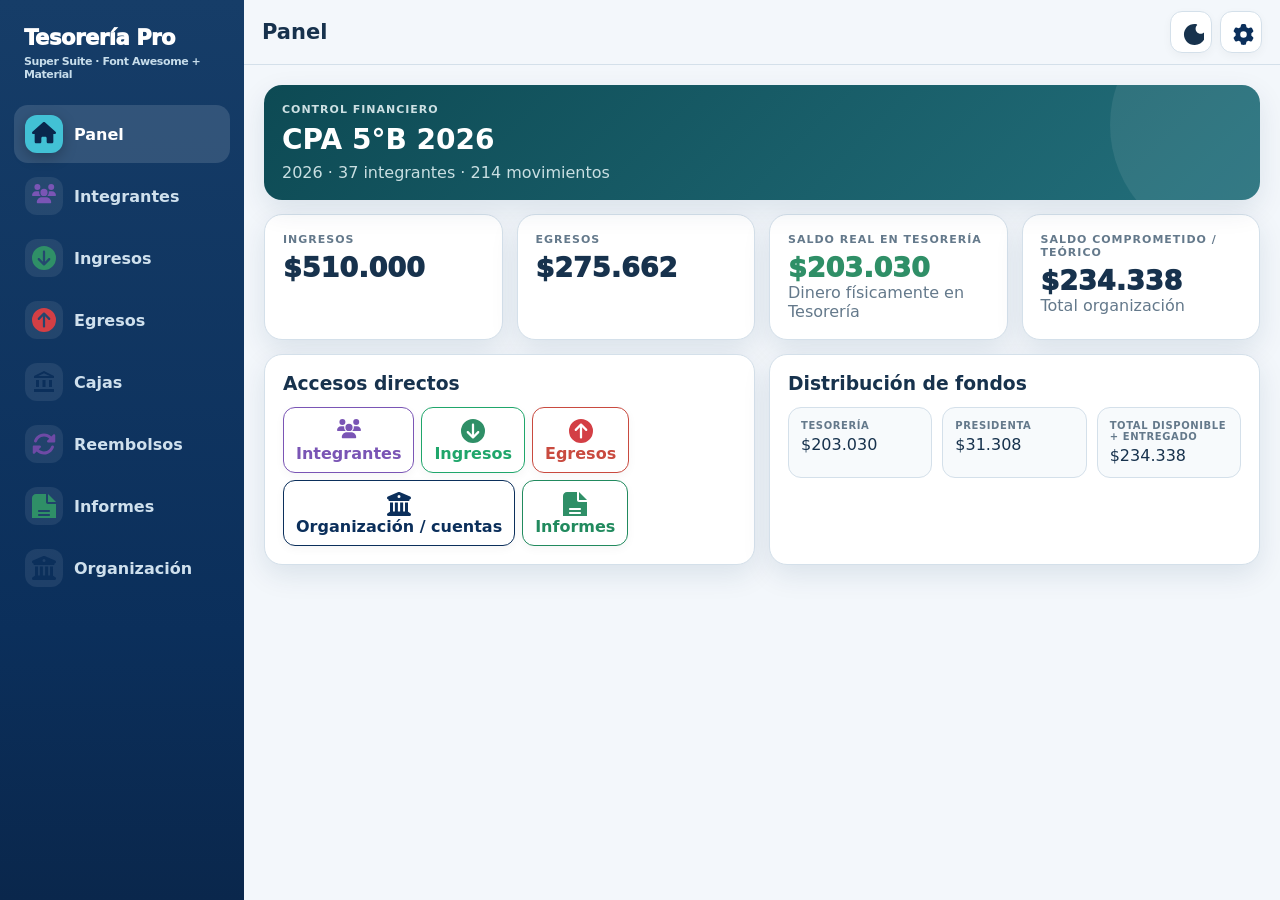
==== commit 8b0f05cc: "Add files via upload" ====
--- a/index.html
+++ b/index.html
@@ -1,27 +1,67 @@
-<!doctype html><html lang="es"><head><meta charset="utf-8"><meta name="viewport" content="width=device-width,initial-scale=1,viewport-fit=cover"><meta name="theme-color" content="#0b2f5b"><meta name="description" content="Tesorería Pro · gestión integral de organizaciones, integrantes, cuotas, movimientos, reembolsos, informes y planillas."><link rel="manifest" href="./manifest.json"><link rel="icon" href="./favicon.svg" type="image/svg+xml"><link rel="apple-touch-icon" href="./apple-touch-icon.png"><title>Tesorería Super Suite · V10 · IndexedDB · GitHub</title><style>:root{--bg:#f3f7fb;--surface:#fff;--surface2:#f7fafc;--ink:#17324d;--muted:#64798b;--line:#d4e0ea;--brand:#0b2f5b;--brand2:#1f5f8a;--accent:#1e9bb3;--good:#2f8f67;--warn:#d79527;--danger:#c53d49;--purple:#6e4aa5;--shadow:0 10px 28px rgba(11,47,91,.10);--r:18px}
+<!doctype html><html lang="es"><head><meta charset="utf-8"><meta name="viewport" content="width=device-width,initial-scale=1,viewport-fit=cover"><meta name="theme-color" content="#0b2f5b"><meta name="description" content="Tesorería Pro · gestión integral de organizaciones, integrantes, cuotas, movimientos, reembolsos, informes y planillas."><link rel="manifest" href="./manifest.json"><link rel="icon" href="./favicon.svg" type="image/svg+xml"><link rel="apple-touch-icon" href="./apple-touch-icon.png"><title>Tesorería Pro · Super Suite</title><style>:root{--bg:#f3f7fb;--surface:#fff;--surface2:#f7fafc;--ink:#17324d;--muted:#64798b;--line:#d4e0ea;--brand:#0b2f5b;--brand2:#1f5f8a;--accent:#1e9bb3;--good:#2f8f67;--warn:#d79527;--danger:#c53d49;--purple:#6e4aa5;--shadow:0 10px 28px rgba(11,47,91,.10);--r:18px}
 body.dark{--bg:#0f1822;--surface:#172635;--surface2:#1b2d3d;--ink:#edf5fb;--muted:#aebdca;--line:#385064;--brand:#72b9e8;--brand2:#4e94c4;--accent:#42c1d5;--good:#61c995;--warn:#e4b65a;--danger:#ff7b87;--purple:#a58be0;--shadow:0 12px 30px rgba(0,0,0,.28)}
 *{box-sizing:border-box}html,body{margin:0;min-height:100%;background:var(--bg);color:var(--ink);font-family:Inter,ui-sans-serif,system-ui,-apple-system,"Segoe UI",Arial,sans-serif}body{overflow-x:hidden}button,input,select,textarea{font:inherit}button{cursor:pointer}.app{min-height:100vh}.hide{display:none!important}
 .side{position:fixed;left:0;top:0;bottom:0;width:244px;background:linear-gradient(180deg,#163d68,#0b2f5b 70%,#0a274c);color:#fff;padding:18px 14px;z-index:20}.brand{font-weight:950;font-size:21px;padding:8px 10px 20px;letter-spacing:-.02em}.brand small{display:block;color:#c7ddeb;font-size:11px;font-weight:700;margin-top:5px}.nav button{width:100%;border:0;background:transparent;color:#cfe0ed;display:flex;align-items:center;gap:11px;padding:10px 11px;border-radius:14px;margin:4px 0;font-weight:850}.nav button:hover,.nav button.active{background:rgba(255,255,255,.13);color:#fff}.ico{width:38px;height:38px;border-radius:12px;display:grid;place-items:center;background:rgba(255,255,255,.08);flex:0 0 38px}.nav button.active .ico{background:rgba(66,193,213,.18)}
+.nav button[data-page="panel"] .ico{color:#42c1d5}.nav button[data-page="people"] .ico{color:#b98bf0}.nav button[data-page="income"] .ico{color:#4ecb82}.nav button[data-page="expense"] .ico{color:#ff7a68}.nav button[data-page="boxes"] .ico{color:#f4c95d}.nav button[data-page="refunds"] .ico{color:#ef8fc0}.nav button[data-page="reports"] .ico{color:#8fd6ff}.nav button[data-page="org"] .ico{color:#7ec4ff}.nav button[data-page="settings"] .ico{color:#c7d3de}
+.nav button[data-page].active .ico{background:currentColor;position:relative}.nav button[data-page].active .ico svg{fill:#0a274c;position:relative;z-index:1}.nav button[data-page].active .ico{box-shadow:0 4px 14px rgba(0,0,0,.25)}
+.mobileNav button[data-page="panel"] .navAction{color:#1e9bb3}.mobileNav button[data-page="people"] .navAction{color:#7a55b5}.mobileNav button[data-page="income"] .navAction{color:#1fa66b}.mobileNav button[data-page="expense"] .navAction{color:#c94a3f}.mobileNav button[data-page="boxes"] .navAction{color:#b8860f}.mobileNav button[data-page="refunds"] .navAction{color:#a8397a}.mobileNav button[data-page="reports"] .navAction{color:#218a5e}.mobileNav button[data-page="org"] .navAction{color:#0b2f5b}.mobileNav button[data-page="settings"] .navAction{color:#536f86}
+.dark .mobileNav button[data-page="org"] .navAction{color:#72b9e8}
+.mobileNav button.active[data-page="panel"]{background:#1e9bb3}.mobileNav button.active[data-page="people"]{background:#7a55b5}.mobileNav button.active[data-page="income"]{background:#1fa66b}.mobileNav button.active[data-page="expense"]{background:#c94a3f}.mobileNav button.active[data-page="boxes"]{background:#b8860f}.mobileNav button.active[data-page="refunds"]{background:#a8397a}.mobileNav button.active[data-page="reports"]{background:#218a5e}.mobileNav button.active[data-page="org"]{background:#0b2f5b}.mobileNav button.active[data-page="settings"]{background:#536f86}
+.mobileNav button.active[data-page] .navAction{color:#fff}.mobileNav button.active[data-page] span:last-child{color:#fff}
+.dark .mobileNav button.active[data-page="panel"]{background:#1e9bb3}.dark .mobileNav button.active[data-page="people"]{background:#7a55b5}.dark .mobileNav button.active[data-page="income"]{background:#1fa66b}.dark .mobileNav button.active[data-page="expense"]{background:#c94a3f}.dark .mobileNav button.active[data-page="boxes"]{background:#b8860f}.dark .mobileNav button.active[data-page="refunds"]{background:#a8397a}.dark .mobileNav button.active[data-page="reports"]{background:#218a5e}.dark .mobileNav button.active[data-page="org"]{background:#3f7fc7}.dark .mobileNav button.active[data-page="settings"]{background:#536f86}
 .main{margin-left:244px;min-width:0}.top{position:sticky;top:0;z-index:15;background:rgba(243,247,251,.94);backdrop-filter:blur(14px);border-bottom:1px solid var(--line);padding:11px 18px;display:flex;justify-content:space-between;gap:12px;align-items:center}.dark .top{background:rgba(15,24,34,.94)}.top h1{margin:0;font-size:21px}.tools{display:flex;gap:8px;align-items:center}.iconOnlyBtn{width:42px;height:42px;padding:0;display:grid;place-items:center;border-radius:13px}.iconOnlyBtn .actionIconSvg{width:21px;height:21px}.wrap{padding:20px;max-width:1500px;margin:auto}.grid{display:grid;grid-template-columns:repeat(12,minmax(0,1fr));gap:14px}.span12{grid-column:span 12}.span6{grid-column:span 6}.span4{grid-column:span 4}.span3{grid-column:span 3}
 .card{background:var(--surface);border:1px solid var(--line);border-radius:var(--r);box-shadow:var(--shadow);padding:18px}.hero{background:linear-gradient(135deg,#0d4a54,#236f7b);color:#fff;border:0;overflow:hidden;position:relative}.hero:after{content:"";position:absolute;width:240px;height:240px;border-radius:50%;right:-90px;top:-80px;background:rgba(255,255,255,.08)}.hero .muted{color:#c9dfe2}.label{font-size:11px;text-transform:uppercase;letter-spacing:.09em;font-weight:900;color:var(--muted)}.metric{font-size:27px;font-weight:950;margin-top:6px}.positive{color:var(--good)}.muted{color:var(--muted)}
 .sectionTitle{display:flex;justify-content:space-between;align-items:center;gap:12px;margin-bottom:13px}.sectionTitle h2,.sectionTitle h3{margin:0}.actions{display:flex;gap:7px;flex-wrap:wrap}.btn{border:1px solid var(--line);background:var(--surface);color:var(--ink);padding:9px 12px;border-radius:12px;font-weight:850;box-shadow:0 3px 10px rgba(0,0,0,.04)}.btn.primary{background:var(--brand);color:#fff;border-color:var(--brand)}.btn.accent{background:var(--accent);border-color:var(--accent);color:#fff}.btn.danger{color:var(--danger);border-color:#efc8cd}.btn.small{padding:7px 9px;font-size:12px}.search{width:100%;border:1px solid var(--line);padding:12px 14px;border-radius:13px;outline:0;background:var(--surface);color:var(--ink)}.search:focus{border-color:var(--brand);box-shadow:0 0 0 3px rgba(14,75,85,.08)}
-.tableWrap{overflow:auto;border:1px solid var(--line);border-radius:14px}.table{width:100%;border-collapse:collapse;min-width:760px}.table th,.table td{padding:9px 10px;border-bottom:1px solid var(--line);white-space:nowrap;text-align:left;vertical-align:middle}.table th{background:#f1f6f9;color:#536b7d;font-size:10px;text-transform:uppercase;letter-spacing:.06em;position:sticky;top:0;z-index:2}.dark .table th{background:#203342;color:#dce9f3}.table tbody tr:hover{background:#f7fbfd}.table th:last-child,.table td:last-child{min-width:210px}.person{display:flex;align-items:center;gap:10px}.avatar{width:42px;height:42px;border-radius:50%;overflow:hidden;display:grid;place-items:center;background:#e5edf4;color:var(--brand);font-weight:950;flex:0 0 42px}.avatar img{width:100%;height:100%;object-fit:cover}.profileAvatar{width:72px;height:72px;flex-basis:72px;font-size:25px}.rowbtn{border:0;background:#eef4f7;color:var(--brand);padding:7px 10px;border-radius:10px;font-weight:850}.pill{display:inline-flex;border-radius:999px;padding:5px 9px;font-size:11px;font-weight:900;background:#edf3f3}.pill.good{background:#eaf2ec;color:#146f54}.pill.extra{background:#fff0e5;color:#a24f00}.pill.refund{background:#f0ecff;color:#6851a6}.reversalStatus{display:inline-flex;border-radius:999px;padding:5px 8px;background:#f0e9f9;color:#6e4aa5;font-size:11px;font-weight:900}.empty{text-align:center;padding:30px;color:var(--muted)}
-.detailGrid{display:grid;grid-template-columns:repeat(3,minmax(0,1fr));gap:10px}.detail{background:var(--surface2);border:1px solid var(--line);border-radius:13px;padding:12px}.detail b{display:block;font-size:10px;color:var(--muted);margin-bottom:4px;text-transform:uppercase;letter-spacing:.06em}.spreadsheet{overflow:auto;border:1px solid var(--line);border-radius:15px;background:var(--surface)}.spreadsheet table{border-collapse:separate;border-spacing:0;min-width:1250px}.spreadsheet th,.spreadsheet td{padding:10px 11px;border-right:1px solid #dce6e5;border-bottom:1px solid #dce6e5;white-space:nowrap}.spreadsheet th{background:#dbe9e7;color:#12384d;font-size:11px;text-transform:uppercase;position:sticky;top:0;z-index:3}.spreadsheet .sticky{position:sticky;left:0;background:var(--surface);z-index:2;min-width:205px}.spreadsheet th.sticky{background:#cfe2de;z-index:4}.masterSheet td{font-size:13px}.masterSheet th{font-size:11px}.masterSheet .totalRow th{position:sticky;bottom:0;background:#c9dfdb!important;color:#0b2f5b;font-weight:950;z-index:5}.blankcell{color:#a9b4b7}.totalRow th{background:#d9e8e5!important;font-weight:950}.grandTotalCell{font-weight:950;background:#c9dfdb!important}
+.tableWrap{overflow:auto;border:1px solid var(--line);border-radius:14px}.table{width:100%;border-collapse:collapse;min-width:760px}.table th,.table td{padding:9px 10px;border-bottom:1px solid var(--line);white-space:nowrap;text-align:left;vertical-align:middle}.table th{background:#f1f6f9;color:#536b7d;font-size:10px;text-transform:uppercase;letter-spacing:.06em;position:sticky;top:0;z-index:2}.dark .table th{background:#203342;color:#dce9f3}.table tbody tr:hover{background:#f7fbfd}.table th:last-child,.table td:last-child{min-width:210px}.person{display:flex;align-items:center;gap:10px}.avatar{width:42px;height:42px;border-radius:50%;overflow:hidden;display:grid;place-items:center;background:#e5edf4;color:var(--brand);font-weight:950;flex:0 0 42px}
+.table .person .avatar{background:#f0eafa;color:#7a55b5}.avatar img{width:100%;height:100%;object-fit:cover}.profileAvatar{width:72px;height:72px;flex-basis:72px;font-size:25px}.rowbtn{border:0;background:#eef4f7;color:var(--brand);padding:7px 10px;border-radius:10px;font-weight:850}.pill{display:inline-flex;border-radius:999px;padding:5px 9px;font-size:11px;font-weight:900;background:#edf3f3}.pill.good{background:#eaf2ec;color:#146f54}.pill.extra{background:#fff0e5;color:#a24f00}.pill.refund{background:#f0ecff;color:#6851a6}.reversalStatus{display:inline-flex;border-radius:999px;padding:5px 8px;background:#f0e9f9;color:#6e4aa5;font-size:11px;font-weight:900}.empty{text-align:center;padding:30px;color:var(--muted)}
+.detailGrid{display:grid;grid-template-columns:repeat(3,minmax(0,1fr));gap:10px}
+.contactGrid{display:grid;grid-template-columns:1fr 1fr;gap:14px;margin-top:8px}
+.contactBlock{border:1px solid var(--line);border-radius:14px;padding:12px}
+.contactBlock>b{display:block;margin-bottom:8px;color:var(--brand);font-size:13px}
+.contactBlock .detail{padding:6px 0;border-bottom:1px dashed var(--line)}
+.contactBlock .detail:last-child{border-bottom:0}
+@media(max-width:700px){.contactGrid{grid-template-columns:1fr}}.detail{background:var(--surface2);border:1px solid var(--line);border-radius:13px;padding:12px}.detail b{display:block;font-size:10px;color:var(--muted);margin-bottom:4px;text-transform:uppercase;letter-spacing:.06em}.spreadsheet{overflow:auto;border:1px solid var(--line);border-radius:15px;background:var(--surface)}.spreadsheet table{border-collapse:separate;border-spacing:0;min-width:1250px}.spreadsheet th,.spreadsheet td{padding:10px 11px;border-right:1px solid #dce6e5;border-bottom:1px solid #dce6e5;white-space:nowrap}.spreadsheet th{background:#dbe9e7;color:#12384d;font-size:11px;text-transform:uppercase;position:sticky;top:0;z-index:3}.spreadsheet .sticky{position:sticky;left:0;background:var(--surface);z-index:2;min-width:205px}.spreadsheet th.sticky{background:#cfe2de;z-index:4}.masterSheet td{font-size:13px}.masterSheet th{font-size:11px}.masterSheet .totalRow th{position:sticky;bottom:0;background:#c9dfdb!important;color:#0b2f5b;font-weight:950;z-index:5}.blankcell{color:#a9b4b7}.totalRow th{background:#d9e8e5!important;font-weight:950}.grandTotalCell{font-weight:950;background:#c9dfdb!important}
 .statusSelect{border:1px solid #b9cbd8;border-radius:8px;background:var(--surface);color:var(--ink);padding:4px 6px;font-size:12px;min-width:104px;max-width:112px}.receiptBox{display:inline-flex;align-items:center;gap:6px;border:1px solid #b8cddd;background:#f4f9fc;color:#0b2f5b;border-radius:9px;padding:5px 8px;font-weight:850;font-size:11px;cursor:pointer}.receiptBox:hover{background:#e8f3f8;border-color:#79a9c5}.receiptBox .actionIconSvg{width:15px;height:15px}
-.actionGrid{display:grid;grid-template-columns:repeat(4,minmax(0,1fr));gap:9px}.actionBtn{min-width:0;min-height:64px;border:1px solid #c9dbe8;background:linear-gradient(180deg,var(--surface),var(--surface2));color:var(--brand);border-radius:14px;display:grid;place-items:center;gap:3px;padding:7px 5px;font-weight:900;box-shadow:0 4px 12px rgba(11,47,91,.06);transition:.16s ease}.actionBtn:hover{transform:translateY(-1px);box-shadow:0 8px 18px rgba(11,47,91,.10);border-color:#9ebbd0}.actionBtn small{font-size:10px;color:#35556f;font-weight:900;white-space:nowrap}.dark .actionBtn{background:linear-gradient(180deg,#1b2d3d,#172635);border-color:#385064}.dark .actionBtn small{color:#bdd0df}.actionGlyph{display:grid;place-items:center;width:100%;height:27px;line-height:1}.actionIconSvg{fill:currentColor;width:24px;height:24px;display:block}.actionBtn .actionIconSvg{width:27px;height:27px}.actionGlyph[data-icon="income"]{color:#2f8f67}.actionGlyph[data-icon="expense"]{color:#d33f45}.actionGlyph[data-icon="refund"]{color:#6e4aa5}.actionGlyph[data-icon="pdf"],.actionGlyph[data-icon="print"]{color:#0b2f5b}.actionGlyph[data-icon="whatsapp"]{color:#25a35a}.actionGlyph[data-icon="email"]{color:#1971b8}.actionGlyph[data-icon="edit"]{color:#e28a22}.actionGlyph[data-icon="close"],.actionGlyph[data-icon="trash"]{color:#c53d49}.actionGlyph[data-icon="undo"]{color:#7653a8}.actionGlyph[data-icon="receipt"]{color:#0f6d91}.actionGlyph[data-icon="settings"]{color:#0b2f5b}.actionGlyph[data-icon="home"]{color:#1e9bb3}.actionGlyph[data-icon="people"]{color:#7a55b5}.actionGlyph[data-icon="moves"]{color:#d17b21}.actionGlyph[data-icon="report"]{color:#2f8f67}.actionGlyph[data-icon="organization"]{color:#0b2f5b}.actionGlyph[data-icon="copy"]{color:#536f86}.actionGlyph[data-icon="calendar"]{color:#1e9bb3}.actionGlyph[data-icon="bank"]{color:#0b2f5b}.actionGlyph[data-icon="plus"]{color:#1e9bb3}.rowActions,.quotaRowActions{display:inline-flex;align-items:center;gap:5px;white-space:nowrap}.quotaRowActions .quotaAction,.rowActions .quotaAction{width:33px;height:33px;padding:5px;border:1px solid var(--line);background:var(--surface);color:var(--brand);border-radius:9px;display:inline-grid;place-items:center}.quotaRowActions .quotaAction:hover,.rowActions .quotaAction:hover{background:#eef5fb;border-color:#9fb9cf}.quotaRowActions .actionIconSvg,.rowActions .actionIconSvg{width:18px;height:18px}
+.actionGrid{display:grid;grid-template-columns:repeat(4,minmax(0,1fr));gap:9px}.actionBtn{min-width:0;min-height:64px;border:1px solid #c9dbe8;background:linear-gradient(180deg,var(--surface),var(--surface2));color:var(--brand);border-radius:14px;display:grid;place-items:center;gap:3px;padding:7px 5px;font-weight:900;box-shadow:0 4px 12px rgba(11,47,91,.06);transition:.16s ease}.actionBtn:hover{transform:translateY(-1px);box-shadow:0 8px 18px rgba(11,47,91,.10);border-color:#9ebbd0}.actionBtn small{font-size:10px;color:#35556f;font-weight:900;white-space:nowrap}.dark .actionBtn{background:linear-gradient(180deg,#1b2d3d,#172635);border-color:#385064}.dark .actionBtn small{color:#bdd0df}.actionGlyph{display:grid;place-items:center;width:100%;height:27px;line-height:1}
+.headingIcon{display:inline-flex;vertical-align:-6px;margin-right:9px}.headingIcon .actionGlyph{display:inline-flex;width:22px;height:22px}.headingIcon .actionIconSvg{width:22px;height:22px}.actionIconSvg{fill:currentColor;width:24px;height:24px;display:block}.actionBtn .actionIconSvg{width:27px;height:27px}.actionGlyph[data-icon="income"]{color:#2f8f67}.actionGlyph[data-icon="expense"]{color:#d33f45}.actionGlyph[data-icon="refund"]{color:#6e4aa5}.actionGlyph[data-icon="pdf"],.actionGlyph[data-icon="print"]{color:#0b2f5b}.actionGlyph[data-icon="whatsapp"]{color:#25a35a}.actionGlyph[data-icon="email"]{color:#1971b8}.actionGlyph[data-icon="edit"]{color:#e28a22}.actionGlyph[data-icon="close"],.actionGlyph[data-icon="trash"]{color:#c53d49}.actionGlyph[data-icon="undo"]{color:#7653a8}
+.actionGlyph[data-icon="invoice"]{color:#1971b8}.actionGlyph[data-icon="ticket"]{color:#b8860f}.actionGlyph[data-icon="attachment"]{color:#5e7182}.actionGlyph[data-icon="authorization"]{color:#218a5e}.actionGlyph[data-icon="responsible"]{color:#a8397a}.actionGlyph[data-icon="receipt"]{color:#0f6d91}.actionGlyph[data-icon="settings"]{color:#0b2f5b}.actionGlyph[data-icon="home"]{color:#1e9bb3}.actionGlyph[data-icon="people"]{color:#7a55b5}.actionGlyph[data-icon="moves"]{color:#d17b21}.actionGlyph[data-icon="report"]{color:#2f8f67}.actionGlyph[data-icon="organization"]{color:#0b2f5b}.actionGlyph[data-icon="copy"]{color:#536f86}.actionGlyph[data-icon="calendar"]{color:#1e9bb3}.actionGlyph[data-icon="bank"]{color:#0b2f5b}.actionGlyph[data-icon="plus"]{color:#1e9bb3}.rowActions,.quotaRowActions{display:inline-flex;align-items:center;gap:5px;white-space:nowrap}.quotaRowActions .quotaAction,.rowActions .quotaAction{width:33px;height:33px;padding:5px;border:1px solid var(--line);background:var(--surface);color:var(--brand);border-radius:9px;display:inline-grid;place-items:center}.quotaRowActions .quotaAction:hover,.rowActions .quotaAction:hover{background:#eef5fb;border-color:#9fb9cf}.quotaRowActions .actionIconSvg,.rowActions .actionIconSvg{width:18px;height:18px}
 .fichaNameOnly{display:flex;align-items:center;justify-content:space-between;gap:10px;font-size:23px;font-weight:950;color:var(--brand);margin-bottom:8px}.fichaActions{margin:8px 0 20px}.sectionHeaderActions{display:flex;align-items:center;gap:8px}.compactAction{min-width:72px!important;min-height:48px!important}.fichaSection{margin-top:22px;border:1px solid var(--line);border-left:6px solid #5b6ee1;border-radius:16px;padding:15px}.fichaSection.monthly{border-left-color:var(--good);background:linear-gradient(180deg,var(--surface),#f7fbfa)}.fichaSection.extraordinary{border-left-color:#e0a52d;background:linear-gradient(180deg,var(--surface),#fffaf1)}.fichaSection.refunds{border-left-color:#6a55bd;background:linear-gradient(180deg,var(--surface),#faf8ff)}.fichaSection.reversals{border-left-color:#8a62b6;background:linear-gradient(180deg,var(--surface),#fbf8ff)}.profileHero{display:flex;gap:15px;align-items:center;background:linear-gradient(135deg,#e8f2f0,#f8faf9);border:1px solid var(--line);padding:16px;border-radius:18px;margin-bottom:14px}.dark .profileHero{background:linear-gradient(135deg,#1b3040,#182a38)}
-.modal{display:none;position:fixed;inset:0;background:rgba(9,34,39,.58);z-index:60;padding:10px;align-items:flex-start;justify-content:center;overflow-y:auto;-webkit-overflow-scrolling:touch;overscroll-behavior:contain}.modal.open{display:flex}.dialog{width:min(940px,100%);background:var(--surface);border-radius:22px;padding:18px;box-shadow:0 30px 100px rgba(0,0,0,.28);margin:8px auto 24px;overflow:visible}.dialog .sectionTitle{position:sticky;top:-18px;background:var(--surface);padding:4px 0 12px;z-index:5}.form{display:grid;grid-template-columns:repeat(2,minmax(0,1fr));gap:12px}.form label{font-size:12px;font-weight:850;color:var(--muted)}.form input,.form select,.form textarea{width:100%;margin-top:5px;padding:10px;border:1px solid var(--line);border-radius:10px;background:var(--surface);color:var(--ink)}.form textarea{min-height:90px}.full{grid-column:1/-1}.dialogActions{display:flex;justify-content:flex-end;gap:8px;flex-wrap:wrap;margin-top:8px}.receiptActions{display:grid;grid-template-columns:repeat(4,minmax(0,1fr));gap:10px;margin-top:14px}.settingsList{display:grid;gap:10px}.settingsItem{display:flex;align-items:center;justify-content:space-between;gap:12px;padding:15px 16px;border:1px solid var(--line);border-radius:15px;background:var(--surface)}.settingsItem b{display:flex;align-items:center;gap:6px}.settingsItem small{display:block;color:var(--muted);margin-top:3px}.reportFilter{display:flex;gap:8px;flex-wrap:wrap}.reportFilter .btn.active{background:var(--brand);color:#fff;border-color:var(--brand)}.sheetHint{font-size:12px;color:var(--muted);margin-top:7px}.reportSummary{display:grid;grid-template-columns:repeat(auto-fit,minmax(170px,1fr));gap:8px;margin-top:12px}.bankBox{background:#eef6f4;border:1px solid #d4e8e3;border-radius:15px;padding:14px}.bankBox b{color:var(--brand)}.notice{padding:12px 14px;border-radius:12px;background:#fff4db;border:1px solid #f1dfb0;color:#775719}.successBox{padding:12px 14px;border-radius:12px;background:#eef3ef;border:1px solid #d9e4dc;color:#3d684e}
+.fichaHero{display:flex;flex-direction:column;gap:12px;background:linear-gradient(135deg,#0d4a54,#236f7b);color:#fff;border-radius:18px;padding:16px;margin-bottom:12px;position:relative;overflow:hidden}
+.fichaHeroTop{display:flex;gap:14px;align-items:center}
+.fichaHero .avatar{background:rgba(255,255,255,.16);color:#fff}
+.fichaHeroInfo{flex:1;min-width:0}
+.fichaHeroName{font-size:19px;font-weight:950;line-height:1.2;overflow:hidden;text-overflow:ellipsis;white-space:nowrap}
+.fichaHeroMeta{font-size:12px;color:#d7e9ea;margin:3px 0 7px;overflow:hidden;text-overflow:ellipsis;white-space:nowrap}
+.fichaHeroTools{display:flex;gap:6px;flex-wrap:wrap;justify-content:flex-end}
+.iconOnlyBtn.tinted{background:rgba(255,255,255,.14);border:0;color:#fff}
+.iconOnlyBtn.tinted:hover{background:rgba(255,255,255,.26)}
+.iconOnlyBtn.tinted .actionGlyph{color:#fff}
+.fichaQuickActions{display:grid;grid-template-columns:repeat(3,1fr);gap:10px;margin:0 0 16px}
+.quickAction{border:0;border-radius:16px;padding:13px 8px;display:flex;flex-direction:column;align-items:center;gap:5px;font-weight:900;color:#fff;cursor:pointer;box-shadow:0 6px 16px rgba(0,0,0,.14);transition:.15s ease;font-size:12px}
+.quickAction:hover{transform:translateY(-2px);box-shadow:0 10px 20px rgba(0,0,0,.18)}
+.quickAction .actionGlyph{color:#fff}
+.quickAction.income{background:linear-gradient(135deg,#2bb578,#0d7a4c)}
+.quickAction.expense{background:linear-gradient(135deg,#e2574c,#b73832)}
+.quickAction.refund{background:linear-gradient(135deg,#a566e0,#6e3fae)}
+@media(max-width:520px){.fichaHeroName{font-size:16px}.fichaHeroMeta{font-size:10.5px}.quickAction{font-size:10.5px;padding:11px 4px}}
+.modal{display:none;position:fixed;inset:0;background:rgba(9,34,39,.58);z-index:60;padding:10px;align-items:flex-start;justify-content:center;overflow-y:auto;-webkit-overflow-scrolling:touch;overscroll-behavior:contain}.modal.open{display:flex}.dialog{width:min(940px,100%);background:var(--surface);border-radius:22px;padding:18px;box-shadow:0 30px 100px rgba(0,0,0,.28);margin:8px auto 24px;overflow:visible}.dialog .sectionTitle{position:sticky;top:-18px;background:var(--surface);padding:4px 0 12px;z-index:5}.form{display:grid;grid-template-columns:repeat(2,minmax(0,1fr));gap:12px}.form label{font-size:12px;font-weight:850;color:var(--muted)}.form input,.form select,.form textarea{width:100%;margin-top:5px;padding:10px;border:1px solid var(--line);border-radius:10px;background:var(--surface);color:var(--ink)}.form textarea{min-height:90px}.full{grid-column:1/-1}.dialogActions{display:flex;justify-content:flex-end;gap:8px;flex-wrap:wrap;margin-top:8px}.receiptActions{display:grid;grid-template-columns:repeat(4,minmax(0,1fr));gap:10px;margin-top:14px}.settingsList{display:grid;gap:10px}.settingsItem{display:flex;align-items:center;justify-content:space-between;gap:12px;padding:15px 16px;border:1px solid var(--line);border-radius:15px;background:var(--surface)}.settingsItem b{display:flex;align-items:center;gap:6px}.settingsItem small{display:block;color:var(--muted);margin-top:3px}.reportFilter{display:grid;grid-template-columns:repeat(auto-fill,minmax(148px,1fr));gap:10px}
+.reportFilter button{border:1px solid var(--line);background:var(--surface);border-radius:16px;padding:14px 10px;display:flex;flex-direction:column;align-items:center;justify-content:flex-start;gap:8px;text-align:center;font-weight:800;font-size:12.5px;color:var(--ink);cursor:pointer;min-height:106px;box-shadow:0 3px 10px rgba(0,0,0,.04);line-height:1.25}
+.reportFilter button .ico{width:38px;height:38px;border-radius:12px;background:rgba(11,47,91,.08);display:grid;place-items:center;flex:0 0 38px}
+.reportFilter button:hover{border-color:var(--brand)}
+.reportFilter button.active{border-color:transparent;background:linear-gradient(135deg,#0d4a54,#1e9bb3);color:#fff;box-shadow:0 10px 20px rgba(13,74,84,.28)}
+.reportFilter button.active .ico{background:rgba(255,255,255,.2)}
+@media(max-width:520px){.reportFilter{grid-template-columns:repeat(2,1fr)}.reportFilter button{min-height:98px;font-size:12px}}.sheetHint{font-size:12px;color:var(--muted);margin-top:7px}.reportSummary{display:grid;grid-template-columns:repeat(auto-fit,minmax(170px,1fr));gap:8px;margin-top:12px}.bankBox{background:#eef6f4;border:1px solid #d4e8e3;border-radius:15px;padding:14px}.bankBox b{color:var(--brand)}.notice{padding:12px 14px;border-radius:12px;background:#fff4db;border:1px solid #f1dfb0;color:#775719}.successBox{padding:12px 14px;border-radius:12px;background:#eef3ef;border:1px solid #d9e4dc;color:#3d684e}
 .mobileNav{display:none}
-@media(max-width:900px){.side{display:none}.main{margin-left:0;padding-bottom:82px}.top{padding:9px 11px}.top h1{font-size:18px}.wrap{padding:12px}.span3,.span4,.span6{grid-column:span 12}.form,.detailGrid{grid-template-columns:1fr}.dialog{padding:14px;margin:0 auto 18px;border-radius:20px}.dialog .sectionTitle{top:-14px}.table{min-width:820px}.actionGrid{grid-template-columns:repeat(3,minmax(0,1fr));gap:8px}.actionBtn{min-height:70px}.actionBtn .actionIconSvg{width:25px;height:25px}.fichaActions{grid-template-columns:repeat(3,minmax(0,1fr));gap:9px}.fichaActions .actionBtn{min-height:74px}.fichaNameOnly{font-size:20px}.receiptActions{grid-template-columns:repeat(2,minmax(0,1fr))}.mobileNav{display:grid;grid-template-columns:repeat(6,minmax(0,1fr));position:fixed;left:0;right:0;bottom:0;background:rgba(255,255,255,.97);backdrop-filter:blur(16px);border-top:1px solid #c4d8e7;box-shadow:0 -8px 26px rgba(11,47,91,.14);z-index:30;padding:5px 3px calc(5px + env(safe-area-inset-bottom))}.dark .mobileNav{background:rgba(23,38,53,.97);border-top-color:#385064}.mobileNav button{border:0;background:transparent;color:#5d7183;font-size:9px;font-weight:900;padding:3px 2px;border-radius:10px;display:flex;flex-direction:column;align-items:center;justify-content:center;gap:2px;min-width:0;height:54px;line-height:1.05;overflow:hidden}.mobileNav button.active{background:#e7f4f3;color:var(--brand)}.dark .mobileNav button{color:#b7c9d7}.dark .mobileNav button.active{background:#203342}.mobileNav .navAction{width:23px;height:23px;flex:0 0 23px;margin:0 auto}.mobileNav .actionIconSvg{width:21px;height:21px}.mobileNav button span:last-child{display:block;max-width:100%;overflow:hidden;text-overflow:ellipsis;white-space:nowrap}.masterSheet{min-width:1200px}.masterSheet td{font-size:13px}.statusSelect{min-width:96px;max-width:104px}.receiptBox{font-size:10px}}
+@media(max-width:900px){.side{display:none}.main{margin-left:0;padding-bottom:82px}.top{padding:9px 11px}.top h1{font-size:18px}.wrap{padding:12px}.span3,.span4,.span6{grid-column:span 12}.form,.detailGrid{grid-template-columns:1fr}.dialog{padding:14px;margin:0 auto 18px;border-radius:20px}.dialog .sectionTitle{top:-14px}.table{min-width:820px}.actionGrid{grid-template-columns:repeat(3,minmax(0,1fr));gap:8px}.actionBtn{min-height:70px}.actionBtn .actionIconSvg{width:25px;height:25px}.fichaActions{grid-template-columns:repeat(3,minmax(0,1fr));gap:9px}.fichaActions .actionBtn{min-height:74px}.fichaNameOnly{font-size:20px}.receiptActions{grid-template-columns:repeat(2,minmax(0,1fr))}.mobileNav{display:grid;grid-template-columns:repeat(8,minmax(0,1fr));position:fixed;left:0;right:0;bottom:0;background:rgba(255,255,255,.97);backdrop-filter:blur(16px);border-top:1px solid #c4d8e7;box-shadow:0 -8px 26px rgba(11,47,91,.14);z-index:30;padding:5px 2px calc(5px + env(safe-area-inset-bottom))}.dark .mobileNav{background:rgba(23,38,53,.97);border-top-color:#385064}.mobileNav button{border:0;background:transparent;color:#5d7183;font-size:8px;font-weight:900;padding:3px 1px;border-radius:10px;display:flex;flex-direction:column;align-items:center;justify-content:center;gap:2px;min-width:0;height:54px;line-height:1.05;overflow:hidden}.mobileNav button.active{background:#e7f4f3;color:var(--brand)}.dark .mobileNav button{color:#b7c9d7}.dark .mobileNav button.active{background:#203342}.mobileNav .navAction{width:21px;height:21px;flex:0 0 21px;margin:0 auto}.mobileNav .actionIconSvg{width:19px;height:19px}.mobileNav button span:last-child{display:block;max-width:100%;overflow:hidden;text-overflow:ellipsis;white-space:nowrap}.masterSheet{min-width:1200px}.masterSheet td{font-size:13px}.statusSelect{min-width:96px;max-width:104px}.receiptBox{font-size:10px}}
 @media(max-width:480px){.wrap{padding:10px}.fichaActions{gap:8px}.fichaActions .actionBtn{min-height:72px}.fichaActions .actionBtn small{font-size:9px}.actionBtn small{font-size:9px}.table th,.table td{padding:8px 8px}.iconOnlyBtn{width:40px;height:40px}}
 @media print{.side,.top,.mobileNav,.noPrint{display:none!important}.main{margin:0}.wrap{padding:0}.card{box-shadow:none;border:1px solid #ddd}.spreadsheet{overflow:visible}.spreadsheet table{min-width:0;width:100%}}
-</style></head><body><div class="app"><aside class="side"><div class="brand">Tesorería Pro<small>Super Suite · Font Awesome + Material</small></div><nav class="nav" id="nav"></nav></aside><main class="main"><header class="top"><h1 id="title">Panel</h1><div class="tools" aria-label="Herramientas"><button class="btn iconOnlyBtn" onclick="toggleTheme()" title="Cambiar tema" aria-label="Cambiar tema"><span id="topThemeIcon"></span></button><button class="btn iconOnlyBtn" onclick="go('settings')" title="Configuración" aria-label="Configuración"><span id="topSettingsIcon"></span></button></div></header><div class="wrap" id="view"></div></main></div><nav class="mobileNav" id="mobileNav"></nav><div class="modal" id="modal"><div class="dialog" id="dialog" role="dialog" aria-modal="true"></div></div><input id="file" type="file" accept=".json,.xlsx,.xls,.csv" class="hide"><script>
+</style></head><body><div class="app"><aside class="side"><div class="brand">Tesorería Pro<small>Super Suite · Font Awesome + Material</small></div><nav class="nav" id="nav"></nav></aside><main class="main"><header class="top"><h1 id="title">Panel</h1><div class="tools" aria-label="Herramientas"><button class="btn iconOnlyBtn" onclick="toggleTheme()" title="Cambiar tema" aria-label="Cambiar tema"><span id="topThemeIcon"></span></button><button class="btn iconOnlyBtn" onclick="go('settings')" title="Configuración" aria-label="Configuración"><span id="topSettingsIcon"></span></button></div></header><div class="wrap" id="view"></div></main></div><nav class="mobileNav" id="mobileNav"></nav><div class="modal" id="modal"><div class="dialog" id="dialog"></div></div><input id="file" type="file" accept=".json,.xlsx,.xls,.csv" class="hide"><script>
 const INITIAL={"schema":"tesoreria-pro-v10","schemaVersion":2,"source":"Tesoreria_5B_2026_BASE_MAESTRA.xlsx","organization":{"Nombre de la organización":"CPA 5°B 2026","Tipo de organización":"Curso","Establecimiento / institución":"Escuela Palestina","Año":"2026","RUT organización":null,"Dirección":null,"Correo":null,"Teléfono":"+569 ","Representante":null,"RUT representante":null,"Tesorero/a":null,"RUT tesorero/a":null,"Teléfono tesorero/a":"+569 ","Correo tesorero/a":null,"Banco de la organización":null,"Tipo de cuenta":null,"Número de cuenta":null,"Titular de la cuenta":null,"RUT titular":null,"Correo transferencias":null},"people":[{"id":"P001","number":1,"rut":"25310795-2","name":"ARAYA PINO RENATA ANTONELA","phone":"+569 ","email":"","tutor":"PATRICIA PINO","roles":"Integrante","bank":"","accountType":"","accountNumber":"","accountHolder":"","accountRut":"","transferEmail":"","notes":""},{"id":"P002","number":2,"rut":"25299343-6","name":"ASTUDILLO PINO TABATA JESÚS","phone":"+569 ","email":"","tutor":"ROXANA PINO","roles":"Integrante","bank":"","accountType":"","accountNumber":"","accountHolder":"","accountRut":"","transferEmail":"","notes":""},{"id":"P003","number":3,"rut":"25172569-1","name":"AZAGRA ABRIGO AMARO ALONSO","phone":"+569 ","email":"","tutor":"BEATRIZ ABRIGO","roles":"Integrante","bank":"","accountType":"","accountNumber":"","accountHolder":"","accountRut":"","transferEmail":"","notes":""},{"id":"P004","number":4,"rut":"25074761-6","name":"BECERRA CARRASCO AGUSTIN SALVADOR THOMAS","phone":"+569 ","email":"","tutor":"ALICIA ARAYA","roles":"Integrante","bank":"","accountType":"","accountNumber":"","accountHolder":"","accountRut":"","transferEmail":"","notes":""},{"id":"P005","number":null,"rut":"","name":"BERTEL MONTES GLEYMIS","phone":"+569 ","email":"","tutor":"","roles":"Integrante","bank":"","accountType":"","accountNumber":"","accountHolder":"","accountRut":"","transferEmail":"","notes":""},{"id":"P006","number":6,"rut":"25186502-7","name":"CASTILLO DÍAZ NAHUEL ANDRÉS","phone":"+569 ","email":"","tutor":"","roles":"Integrante","bank":"","accountType":"","accountNumber":"","accountHolder":"","accountRut":"","transferEmail":"","notes":""},{"id":"P007","number":7,"rut":"24387554-4","name":"CASTILLO GRACIA JOSEFA ANTONIA","phone":"+569 ","email":"","tutor":"","roles":"Integrante","bank":"","accountType":"","accountNumber":"","accountHolder":"","accountRut":"","transferEmail":"","notes":""},{"id":"P008","number":8,"rut":"25117099-1","name":"CASTRO VALDERRAMA EIMY PASCALLE","phone":"+569 ","email":"","tutor":"ANA VALDERRAMA","roles":"Integrante","bank":"","accountType":"","accountNumber":"","accountHolder":"","accountRut":"","transferEmail":"","notes":""},{"id":"P009","number":9,"rut":"25091106-8","name":"DONOSO MONSALVE ANGEL ISAAC","phone":"+569 ","email":"","tutor":"","roles":"Integrante","bank":"","accountType":"","accountNumber":"","accountHolder":"","accountRut":"","transferEmail":"","notes":""},{"id":"P010","number":10,"rut":"25091116-5","name":"DONOSO MONSALVE THOMAS IGNACIO","phone":"+569 ","email":"","tutor":"","roles":"Integrante","bank":"","accountType":"","accountNumber":"","accountHolder":"","accountRut":"","transferEmail":"","notes":""},{"id":"P011","number":11,"rut":"24953133-2","name":"DONOSO ZAMORA SOFÍA ELENA","phone":"+569 ","email":"","tutor":"JENNY ZAMORA","roles":"Integrante","bank":"","accountType":"","accountNumber":"","accountHolder":"","accountRut":"","transferEmail":"","notes":""},{"id":"P012","number":12,"rut":"24751135-0","name":"INOSTROZA MOLINA MATÍAS ALONSO","phone":"+569 ","email":"","tutor":"OLGA MOLINA","roles":"Integrante","bank":"","accountType":"","accountNumber":"","accountHolder":"","accountRut":"","transferEmail":"","notes":""},{"id":"P013","number":13,"rut":"25049508-0","name":"ITURRIETA HERNÁNDEZ MAXIMILIANO ALEJANDRO","phone":"+569 ","email":"","tutor":"VALERIA HERNANDEZ","roles":"Integrante","bank":"","accountType":"","accountNumber":"","accountHolder":"","accountRut":"","transferEmail":"","notes":""},{"id":"P014","number":14,"rut":"25049482-3","name":"ITURRIETA HERNÁNDEZ VICENTE IGNACIO","phone":"+569 ","email":"","tutor":"VALERIA HERNANDEZ","roles":"Integrante","bank":"","accountType":"","accountNumber":"","accountHolder":"","accountRut":"","transferEmail":"","notes":""},{"id":"P015","number":15,"rut":"25067494-5","name":"JATIB DÍAZ ABDOLASIS MAXIMILIANO","phone":"+569 ","email":"","tutor":"MARISOL DIAZ","roles":"Integrante","bank":"","accountType":"","accountNumber":"","accountHolder":"","accountRut":"","transferEmail":"","notes":""},{"id":"P016","number":16,"rut":"25015009-1","name":"MENESES YÁÑEZ ALEXANDRA MODESTA","phone":"+569 ","email":"","tutor":"","roles":"Integrante","bank":"","accountType":"","accountNumber":"","accountHolder":"","accountRut":"","transferEmail":"","notes":""},{"id":"P017","number":17,"rut":"25179616-5","name":"MICHEA ALIAGA JOAQUÍN ELÍAS","phone":"+569 ","email":"","tutor":"STEFANY ALIAGA","roles":"Integrante","bank":"","accountType":"","accountNumber":"","accountHolder":"","accountRut":"","transferEmail":"","notes":""},{"id":"P018","number":18,"rut":"25026561-1","name":"MOYA SALAS COLOMBA AYLÉN","phone":"+569 ","email":"","tutor":"NATALIE SALAS","roles":"Integrante","bank":"","accountType":"","accountNumber":"","accountHolder":"","accountRut":"","transferEmail":"","notes":""},{"id":"P019","number":19,"rut":"25012737-5","name":"MUÑOZ BECERRA AGUSTINA ISIDORA","phone":"+569 ","email":"","tutor":"YERI","roles":"Integrante","bank":"","accountType":"","accountNumber":"","accountHolder":"","accountRut":"","transferEmail":"","notes":""},{"id":"P020","number":20,"rut":"25276474-7","name":"MUÑOZ NAVARRETE ANTONELLA ESTEFANÍA","phone":"+569 ","email":"","tutor":"JANETTE NAVARRETE","roles":"Integrante","bank":"","accountType":"","accountNumber":"","accountHolder":"","accountRut":"","transferEmail":"","notes":""},{"id":"P021","number":21,"rut":"25280245-2","name":"MUÑOZ VALENZUELA BENJAMÍN IGNACIO","phone":"+569 ","email":"","tutor":"NATALIA VALENZUELA","roles":"Integrante","bank":"","accountType":"","accountNumber":"","accountHolder":"","accountRut":"","transferEmail":"","notes":""},{"id":"P022","number":22,"rut":"25312924-7","name":"ORELLANA IBARRA PABLO ALFONSO","phone":"+569 ","email":"","tutor":"","roles":"Integrante","bank":"","accountType":"","accountNumber":"","accountHolder":"","accountRut":"","transferEmail":"","notes":""},{"id":"P023","number":23,"rut":"25006274-5","name":"OYARCE CABELLO MONSERRAT ANTONELLA","phone":"+569 ","email":"","tutor":"MONSERRAT OLLARCE","roles":"Integrante","bank":"","accountType":"","accountNumber":"","accountHolder":"","accountRut":"","transferEmail":"","notes":""},{"id":"P024","number":24,"rut":"24758384-4","name":"PÉREZ HIGUERAS ANTONELLA NICOLE","phone":"+569 ","email":"","tutor":"NELLY HIGUERAS","roles":"Integrante","bank":"","accountType":"","accountNumber":"","accountHolder":"","accountRut":"","transferEmail":"","notes":""},{"id":"P025","number":25,"rut":"25042952-5","name":"RAMÍREZ MUÑOZ ANHAI ESPERANZA","phone":"+569 ","email":"","tutor":"ROSA LLANOS","roles":"Integrante","bank":"","accountType":"","accountNumber":"","accountHolder":"","accountRut":"","transferEmail":"","notes":""},{"id":"P026","number":26,"rut":"24911564-9","name":"REYES RODRÍGUEZ FERNANDA CATALINA","phone":"+569 ","email":"","tutor":"YASNA RODRIGUEZ","roles":"Integrante","bank":"","accountType":"","accountNumber":"","accountHolder":"","accountRut":"","transferEmail":"","notes":""},{"id":"P027","number":27,"rut":"25255361-0","name":"RIVERA AVENDAÑO BERTA AMPARO","phone":"+569 ","email":"","tutor":"BLANCA AVENDAÑO","roles":"Integrante","bank":"","accountType":"","accountNumber":"","accountHolder":"","accountRut":"","transferEmail":"","notes":""},{"id":"P028","number":28,"rut":"24973619-8","name":"RUBIO REYES JOSÉ ALONSO","phone":"+569 ","email":"","tutor":"","roles":"Integrante","bank":"","accountType":"","accountNumber":"","accountHolder":"","accountRut":"","transferEmail":"","notes":""},{"id":"P029","number":29,"rut":"28939190-8","name":"SANCHEZ ZAMBRANO MIULER DAVID","phone":"+569 ","email":"","tutor":"YERKA ZAMBRANO","roles":"Integrante","bank":"","accountType":"","accountNumber":"","accountHolder":"","accountRut":"","transferEmail":"","notes":""},{"id":"P030","number":30,"rut":"25033740-K","name":"SOTO URZÚA COLOMBA JANÍS","phone":"+569 ","email":"","tutor":"MABEL URZUA","roles":"Integrante","bank":"","accountType":"","accountNumber":"","accountHolder":"","accountRut":"","transferEmail":"","notes":""},{"id":"P031","number":31,"rut":"25001015-K","name":"UNZUETA GONZÁLEZ JESÚS VINKO ALEJANDRO","phone":"+569 ","email":"","tutor":"","roles":"Integrante","bank":"","accountType":"","accountNumber":"","accountHolder":"","accountRut":"","transferEmail":"","notes":""},{"id":"P032","number":32,"rut":"","name":"VALDÉS ORMAZÁBAL LAURA FRANCISCA RAYEN","phone":"+569 ","email":"","tutor":"","roles":"Integrante","bank":"","accountType":"","accountNumber":"","accountHolder":"","accountRut":"","transferEmail":"","notes":""},{"id":"P033","number":33,"rut":"","name":"VÁSQUEZ BRAVO RAÚL FELICIANO","phone":"+569 ","email":"","tutor":"LUZMENIA BRAVO","roles":"Integrante","bank":"","accountType":"","accountNumber":"","accountHolder":"","accountRut":"","transferEmail":"","notes":""},{"id":"P034","number":34,"rut":"","name":"GIANELA FLORES","phone":"+569 ","email":"","tutor":"JANIS OYARCE","roles":"Integrante","bank":"","accountType":"","accountNumber":"","accountHolder":"","accountRut":"","transferEmail":"","notes":""},{"id":"P035","number":35,"rut":"","name":"LUEIZA BELTRAN JUAN PABLO","phone":"+569 ","email":"","tutor":"FABIOLA BELTRAN","roles":"Integrante","bank":"","accountType":"","accountNumber":"","accountHolder":"","accountRut":"","transferEmail":"","notes":""},{"id":"P036","number":36,"rut":"","name":"FARIAS EMILIA","phone":"+569 ","email":"","tutor":"MARTA VALDIVIA","roles":"Integrante","bank":"","accountType":"","accountNumber":"","accountHolder":"","accountRut":"","transferEmail":"","notes":""},{"id":"P037","number":37,"rut":"","name":"CUBILLOS MATIAS","phone":"+569 ","email":"","tutor":"","roles":"Integrante","bank":"","accountType":"","accountNumber":"","accountHolder":"","accountRut":"","transferEmail":"","notes":""}],"movements":[{"id":"M0001","date":"2026-03-10","organization":"CPA 5°B 2026","type":"Aporte","contributionType":"Anual","concept":"MARZO","fund":"Tesorería","method":"Efectivo","amount":3000.0,"person":"ARAYA PINO RENATA ANTONELA","rut":"25310795-2","tutor":"PATRICIA PINO","responsible":"","authorizer":"","expenseResponsible":"","bank":"","accountType":"","accountNumber":"","accountHolder":"","receipt":"","backup":"Carga masiva desde Excel","status":"Registrado","notes":"Carga masiva; fecha referencial."},{"id":"M0002","date":"2026-04-10","organization":"CPA 5°B 2026","type":"Aporte","contributionType":"Anual","concept":"ABRIL","fund":"Tesorería","method":"Efectivo","amount":3000.0,"person":"ARAYA PINO RENATA ANTONELA","rut":"25310795-2","tutor":"PATRICIA PINO","responsible":"","authorizer":"","expenseResponsible":"","bank":"","accountType":"","accountNumber":"","accountHolder":"","receipt":"","backup":"Carga masiva desde Excel","status":"Registrado","notes":"Carga masiva; fecha referencial."},{"id":"M0003","date":"2026-05-10","organization":"CPA 5°B 2026","type":"Aporte","contributionType":"Anual","concept":"MAYO","fund":"Tesorería","method":"Efectivo","amount":3000.0,"person":"ARAYA PINO RENATA ANTONELA","rut":"25310795-2","tutor":"PATRICIA PINO","responsible":"","authorizer":"","expenseResponsible":"","bank":"","accountType":"","accountNumber":"","accountHolder":"","receipt":"","backup":"Carga masiva desde Excel","status":"Registrado","notes":"Carga masiva; fecha referencial."},{"id":"M0004","date":"2026-06-19","organization":"CPA 5°B 2026","type":"Aporte","contributionType":"Anual","concept":"JUNIO","fund":"Tesorería","method":"Efectivo","amount":3000.0,"person":"ARAYA PINO RENATA ANTONELA","rut":"25310795-2","tutor":"PATRICIA PINO","responsible":"","authorizer":"","expenseResponsible":"","bank":"","accountType":"","accountNumber":"","accountHolder":"","receipt":"","backup":"Carga masiva desde Excel","status":"Registrado","notes":"Carga masiva; fecha referencial."},{"id":"M0005","date":"2026-07-10","organization":"CPA 5°B 2026","type":"Aporte","contributionType":"Anual","concept":"JULIO","fund":"Tesorería","method":"Efectivo","amount":3000.0,"person":"ARAYA PINO RENATA ANTONELA","rut":"25310795-2","tutor":"PATRICIA PINO","responsible":"","authorizer":"","expenseResponsible":"","bank":"","accountType":"","accountNumber":"","accountHolder":"","receipt":"","backup":"Carga masiva desde Excel","status":"Registrado","notes":"Carga masiva; fecha referencial."},{"id":"M0006","date":"2026-06-05","organization":"CPA 5°B 2026","type":"Aporte","contributionType":"Extraordinaria","concept":"CUMPL PROFESOR","fund":"Tesorería","method":"Efectivo","amount":1000.0,"person":"ARAYA PINO RENATA ANTONELA","rut":"25310795-2","tutor":"PATRICIA PINO","responsible":"","authorizer":"","expenseResponsible":"","bank":"","accountType":"","accountNumber":"","accountHolder":"","receipt":"","backup":"Carga masiva desde Excel","status":"Registrado","notes":"Carga masiva; fecha referencial."},{"id":"M0007","date":"2026-06-05","organization":"CPA 5°B 2026","type":"Aporte","contributionType":"Extraordinaria","concept":"DÍA ALUMNO / NIÑO","fund":"Presidenta","method":"Efectivo","amount":2000.0,"person":"ARAYA PINO RENATA ANTONELA","rut":"25310795-2","tutor":"PATRICIA PINO","responsible":"","authorizer":"","expenseResponsible":"","bank":"","accountType":"","accountNumber":"","accountHolder":"","receipt":"","backup":"Carga masiva desde Excel","status":"Registrado","notes":"Carga masiva; fecha referencial."},{"id":"M0008","date":"2026-03-10","organization":"CPA 5°B 2026","type":"Aporte","contributionType":"Anual","concept":"MARZO","fund":"Tesorería","method":"Efectivo","amount":3000.0,"person":"ASTUDILLO PINO TABATA JESÚS","rut":"25299343-6","tutor":"ROXANA PINO","responsible":"","authorizer":"","expenseResponsible":"","bank":"","accountType":"","accountNumber":"","accountHolder":"","receipt":"","backup":"Carga masiva desde Excel","status":"Registrado","notes":"Carga masiva; fecha referencial."},{"id":"M0009","date":"2026-06-05","organization":"CPA 5°B 2026","type":"Aporte","contributionType":"Extraordinaria","concept":"CUMPL PROFESOR","fund":"Tesorería","method":"Efectivo","amount":1000.0,"person":"ASTUDILLO PINO TABATA JESÚS","rut":"25299343-6","tutor":"ROXANA PINO","responsible":"","authorizer":"","expenseResponsible":"","bank":"","accountType":"","accountNumber":"","accountHolder":"","receipt":"","backup":"Carga masiva desde Excel","status":"Registrado","notes":"Carga masiva; fecha referencial."},{"id":"M0010","date":"2026-06-19","organization":"CPA 5°B 2026","type":"Aporte","contributionType":"Extraordinaria","concept":"CONVIVENCIA JUNIO","fund":"Tesorería","method":"Efectivo","amount":2000.0,"person":"ASTUDILLO PINO TABATA JESÚS","rut":"25299343-6","tutor":"ROXANA PINO","responsible":"","authorizer":"","expenseResponsible":"","bank":"","accountType":"","accountNumber":"","accountHolder":"","receipt":"","backup":"Carga masiva desde Excel","status":"Registrado","notes":"Carga masiva; fecha referencial."},{"id":"M0011","date":"2026-06-05","organization":"CPA 5°B 2026","type":"Aporte","contributionType":"Extraordinaria","concept":"CUMPL PROFESOR","fund":"Tesorería","method":"Efectivo","amount":1000.0,"person":"AZAGRA ABRIGO AMARO ALONSO","rut":"25172569-1","tutor":"BEATRIZ ABRIGO","responsible":"","authorizer":"","expenseResponsible":"","bank":"","accountType":"","accountNumber":"","accountHolder":"","receipt":"","backup":"Carga masiva desde Excel","status":"Registrado","notes":"Carga masiva; fecha referencial."},{"id":"M0012","date":"2026-06-05","organization":"CPA 5°B 2026","type":"Aporte","contributionType":"Extraordinaria","concept":"DÍA ALUMNO / NIÑO","fund":"Tesorería","method":"Efectivo","amount":2000.0,"person":"AZAGRA ABRIGO AMARO ALONSO","rut":"25172569-1","tutor":"BEATRIZ ABRIGO","responsible":"","authorizer":"","expenseResponsible":"","bank":"","accountType":"","accountNumber":"","accountHolder":"","receipt":"","backup":"Carga masiva desde Excel","status":"Registrado","notes":"Carga masiva; fecha referencial."},{"id":"M0013","date":"2026-06-19","organization":"CPA 5°B 2026","type":"Aporte","contributionType":"Extraordinaria","concept":"CONVIVENCIA JUNIO","fund":"Tesorería","method":"Efectivo","amount":2000.0,"person":"AZAGRA ABRIGO AMARO ALONSO","rut":"25172569-1","tutor":"BEATRIZ ABRIGO","responsible":"","authorizer":"","expenseResponsible":"","bank":"","accountType":"","accountNumber":"","accountHolder":"","receipt":"","backup":"Carga masiva desde Excel","status":"Registrado","notes":"Carga masiva; fecha referencial."},{"id":"M0014","date":"2026-06-05","organization":"CPA 5°B 2026","type":"Aporte","contributionType":"Extraordinaria","concept":"RIFA","fund":"Tesorería","method":"Efectivo","amount":1000.0,"person":"AZAGRA ABRIGO AMARO ALONSO","rut":"25172569-1","tutor":"BEATRIZ ABRIGO","responsible":"","authorizer":"","expenseResponsible":"","bank":"","accountType":"","accountNumber":"","accountHolder":"","receipt":"","backup":"Carga masiva desde Excel","status":"Registrado","notes":"Carga masiva; fecha referencial."},{"id":"M0015","date":"2026-03-10","organization":"CPA 5°B 2026","type":"Aporte","contributionType":"Anual","concept":"MARZO","fund":"Tesorería","method":"Efectivo","amount":3000.0,"person":"BECERRA CARRASCO AGUSTIN SALVADOR THOMAS","rut":"25074761-6","tutor":"ALICIA ARAYA","responsible":"","authorizer":"","expenseResponsible":"","bank":"","accountType":"","accountNumber":"","accountHolder":"","receipt":"","backup":"Carga masiva desde Excel","status":"Registrado","notes":"Carga masiva; fecha referencial."},{"id":"M0016","date":"2026-04-10","organization":"CPA 5°B 2026","type":"Aporte","contributionType":"Anual","concept":"ABRIL","fund":"Tesorería","method":"Efectivo","amount":3000.0,"person":"BECERRA CARRASCO AGUSTIN SALVADOR THOMAS","rut":"25074761-6","tutor":"ALICIA ARAYA","responsible":"","authorizer":"","expenseResponsible":"","bank":"","accountType":"","accountNumber":"","accountHolder":"","receipt":"","backup":"Carga masiva desde Excel","status":"Registrado","notes":"Carga masiva; fecha referencial."},{"id":"M0017","date":"2026-05-10","organization":"CPA 5°B 2026","type":"Aporte","contributionType":"Anual","concept":"MAYO","fund":"Tesorería","method":"Efectivo","amount":3000.0,"person":"BECERRA CARRASCO AGUSTIN SALVADOR THOMAS","rut":"25074761-6","tutor":"ALICIA ARAYA","responsible":"","authorizer":"","expenseResponsible":"","bank":"","accountType":"","accountNumber":"","accountHolder":"","receipt":"","backup":"Carga masiva desde Excel","status":"Registrado","notes":"Carga masiva; fecha referencial."},{"id":"M0018","date":"2026-06-05","organization":"CPA 5°B 2026","type":"Aporte","contributionType":"Extraordinaria","concept":"CUMPL PROFESOR","fund":"Tesorería","method":"Efectivo","amount":1000.0,"person":"BECERRA CARRASCO AGUSTIN SALVADOR THOMAS","rut":"25074761-6","tutor":"ALICIA ARAYA","responsible":"","authorizer":"","expenseResponsible":"","bank":"","accountType":"","accountNumber":"","accountHolder":"","receipt":"","backup":"Carga masiva desde Excel","status":"Registrado","notes":"Carga masiva; fecha referencial."},{"id":"M0019","date":"2026-06-05","organization":"CPA 5°B 2026","type":"Aporte","contributionType":"Extraordinaria","concept":"DÍA ALUMNO / NIÑO","fund":"Tesorería","method":"Efectivo","amount":2000.0,"person":"BECERRA CARRASCO AGUSTIN SALVADOR THOMAS","rut":"25074761-6","tutor":"ALICIA ARAYA","responsible":"","authorizer":"","expenseResponsible":"","bank":"","accountType":"","accountNumber":"","accountHolder":"","receipt":"","backup":"Carga masiva desde Excel","status":"Registrado","notes":"Carga masiva; fecha referencial."},{"id":"M0020","date":"2026-06-19","organization":"CPA 5°B 2026","type":"Aporte","contributionType":"Extraordinaria","concept":"CONVIVENCIA JUNIO","fund":"Tesorería","method":"Efectivo","amount":2000.0,"person":"BECERRA CARRASCO AGUSTIN SALVADOR THOMAS","rut":"25074761-6","tutor":"ALICIA ARAYA","responsible":"","authorizer":"","expenseResponsible":"","bank":"","accountType":"","accountNumber":"","accountHolder":"","receipt":"","backup":"Carga masiva desde Excel","status":"Registrado","notes":"Carga masiva; fecha referencial."},{"id":"M0021","date":"2026-03-10","organization":"CPA 5°B 2026","type":"Aporte","contributionType":"Anual","concept":"MARZO","fund":"Presidenta","method":"Efectivo","amount":3000.0,"person":"BERTEL MONTES GLEYMIS","rut":"","tutor":"","responsible":"","authorizer":"","expenseResponsible":"","bank":"","accountType":"","accountNumber":"","accountHolder":"","receipt":"","backup":"Carga masiva desde Excel","status":"Registrado","notes":"Carga masiva; fecha referencial."},{"id":"M0022","date":"2026-03-10","organization":"CPA 5°B 2026","type":"Aporte","contributionType":"Anual","concept":"MARZO","fund":"Tesorería","method":"Efectivo","amount":3000.0,"person":"CASTILLO GRACIA JOSEFA ANTONIA","rut":"24387554-4","tutor":"","responsible":"","authorizer":"","expenseResponsible":"","bank":"","accountType":"","accountNumber":"","accountHolder":"","receipt":"","backup":"Carga masiva desde Excel","status":"Registrado","notes":"Carga masiva; fecha referencial."},{"id":"M0023","date":"2026-04-10","organization":"CPA 5°B 2026","type":"Aporte","contributionType":"Anual","concept":"ABRIL","fund":"Tesorería","method":"Efectivo","amount":3000.0,"person":"CASTILLO GRACIA JOSEFA ANTONIA","rut":"24387554-4","tutor":"","responsible":"","authorizer":"","expenseResponsible":"","bank":"","accountType":"","accountNumber":"","accountHolder":"","receipt":"","backup":"Carga masiva desde Excel","status":"Registrado","notes":"Carga masiva; fecha referencial."},{"id":"M0024","date":"2026-05-10","organization":"CPA 5°B 2026","type":"Aporte","contributionType":"Anual","concept":"MAYO","fund":"Tesorería","method":"Efectivo","amount":3000.0,"person":"CASTILLO GRACIA JOSEFA ANTONIA","rut":"24387554-4","tutor":"","responsible":"","authorizer":"","expenseResponsible":"","bank":"","accountType":"","accountNumber":"","accountHolder":"","receipt":"","backup":"Carga masiva desde Excel","status":"Registrado","notes":"Carga masiva; fecha referencial."},{"id":"M0025","date":"2026-06-05","organization":"CPA 5°B 2026","type":"Aporte","contributionType":"Extraordinaria","concept":"CUMPL PROFESOR","fund":"Tesorería","method":"Efectivo","amount":1000.0,"person":"CASTILLO GRACIA JOSEFA ANTONIA","rut":"24387554-4","tutor":"","responsible":"","authorizer":"","expenseResponsible":"","bank":"","accountType":"","accountNumber":"","accountHolder":"","receipt":"","backup":"Carga masiva desde Excel","status":"Registrado","notes":"Carga masiva; fecha referencial."},{"id":"M0026","date":"2026-06-19","organization":"CPA 5°B 2026","type":"Aporte","contributionType":"Extraordinaria","concept":"CONVIVENCIA JUNIO","fund":"Tesorería","method":"Efectivo","amount":2000.0,"person":"CASTILLO GRACIA JOSEFA ANTONIA","rut":"24387554-4","tutor":"","responsible":"","authorizer":"","expenseResponsible":"","bank":"","accountType":"","accountNumber":"","accountHolder":"","receipt":"","backup":"Carga masiva desde Excel","status":"Registrado","notes":"Carga masiva; fecha referencial."},{"id":"M0027","date":"2026-03-10","organization":"CPA 5°B 2026","type":"Aporte","contributionType":"Anual","concept":"MARZO","fund":"Tesorería","method":"Efectivo","amount":3000.0,"person":"CASTRO VALDERRAMA EIMY PASCALLE","rut":"25117099-1","tutor":"ANA VALDERRAMA","responsible":"","authorizer":"","expenseResponsible":"","bank":"","accountType":"","accountNumber":"","accountHolder":"","receipt":"","backup":"Carga masiva desde Excel","status":"Registrado","notes":"Carga masiva; fecha referencial."},{"id":"M0028","date":"2026-04-10","organization":"CPA 5°B 2026","type":"Aporte","contributionType":"Anual","concept":"ABRIL","fund":"Tesorería","method":"Efectivo","amount":3000.0,"person":"CASTRO VALDERRAMA EIMY PASCALLE","rut":"25117099-1","tutor":"ANA VALDERRAMA","responsible":"","authorizer":"","expenseResponsible":"","bank":"","accountType":"","accountNumber":"","accountHolder":"","receipt":"","backup":"Carga masiva desde Excel","status":"Registrado","notes":"Carga masiva; fecha referencial."},{"id":"M0029","date":"2026-05-10","organization":"CPA 5°B 2026","type":"Aporte","contributionType":"Anual","concept":"MAYO","fund":"Tesorería","method":"Efectivo","amount":3000.0,"person":"CASTRO VALDERRAMA EIMY PASCALLE","rut":"25117099-1","tutor":"ANA VALDERRAMA","responsible":"","authorizer":"","expenseResponsible":"","bank":"","accountType":"","accountNumber":"","accountHolder":"","receipt":"","backup":"Carga masiva desde Excel","status":"Registrado","notes":"Carga masiva; fecha referencial."},{"id":"M0030","date":"2026-06-19","organization":"CPA 5°B 2026","type":"Aporte","contributionType":"Anual","concept":"JUNIO","fund":"Tesorería","method":"Efectivo","amount":3000.0,"person":"CASTRO VALDERRAMA EIMY PASCALLE","rut":"25117099-1","tutor":"ANA VALDERRAMA","responsible":"","authorizer":"","expenseResponsible":"","bank":"","accountType":"","accountNumber":"","accountHolder":"","receipt":"","backup":"Carga masiva desde Excel","status":"Registrado","notes":"Carga masiva; fecha referencial."},{"id":"M0031","date":"2026-07-10","organization":"CPA 5°B 2026","type":"Aporte","contributionType":"Anual","concept":"JULIO","fund":"Tesorería","method":"Efectivo","amount":3000.0,"person":"CASTRO VALDERRAMA EIMY PASCALLE","rut":"25117099-1","tutor":"ANA VALDERRAMA","responsible":"","authorizer":"","expenseResponsible":"","bank":"","accountType":"","accountNumber":"","accountHolder":"","receipt":"","backup":"Carga masiva desde Excel","status":"Registrado","notes":"Carga masiva; fecha referencial."},{"id":"M0032","date":"2026-06-05","organization":"CPA 5°B 2026","type":"Aporte","contributionType":"Extraordinaria","concept":"CUMPL PROFESOR","fund":"Tesorería","method":"Efectivo","amount":1000.0,"person":"CASTRO VALDERRAMA EIMY PASCALLE","rut":"25117099-1","tutor":"ANA VALDERRAMA","responsible":"","authorizer":"","expenseResponsible":"","bank":"","accountType":"","accountNumber":"","accountHolder":"","receipt":"","backup":"Carga masiva desde Excel","status":"Registrado","notes":"Carga masiva; fecha referencial."},{"id":"M0033","date":"2026-06-05","organization":"CPA 5°B 2026","type":"Aporte","contributionType":"Extraordinaria","concept":"DÍA ALUMNO / NIÑO","fund":"Presidenta","method":"Efectivo","amount":2000.0,"person":"CASTRO VALDERRAMA EIMY PASCALLE","rut":"25117099-1","tutor":"ANA VALDERRAMA","responsible":"","authorizer":"","expenseResponsible":"","bank":"","accountType":"","accountNumber":"","accountHolder":"","receipt":"","backup":"Carga masiva desde Excel","status":"Registrado","notes":"Carga masiva; fecha referencial."},{"id":"M0034","date":"2026-06-19","organization":"CPA 5°B 2026","type":"Aporte","contributionType":"Extraordinaria","concept":"CONVIVENCIA JUNIO","fund":"Tesorería","method":"Efectivo","amount":2000.0,"person":"CASTRO VALDERRAMA EIMY PASCALLE","rut":"25117099-1","tutor":"ANA VALDERRAMA","responsible":"","authorizer":"","expenseResponsible":"","bank":"","accountType":"","accountNumber":"","accountHolder":"","receipt":"","backup":"Carga masiva desde Excel","status":"Registrado","notes":"Carga masiva; fecha referencial."},{"id":"M0035","date":"2026-03-10","organization":"CPA 5°B 2026","type":"Aporte","contributionType":"Anual","concept":"MARZO","fund":"Tesorería","method":"Efectivo","amount":3000.0,"person":"DONOSO MONSALVE ANGEL ISAAC","rut":"25091106-8","tutor":"","responsible":"","authorizer":"","expenseResponsible":"","bank":"","accountType":"","accountNumber":"","accountHolder":"","receipt":"","backup":"Carga masiva desde Excel","status":"Registrado","notes":"Carga masiva; fecha referencial."},{"id":"M0036","date":"2026-04-10","organization":"CPA 5°B 2026","type":"Aporte","contributionType":"Anual","concept":"ABRIL","fund":"Tesorería","method":"Efectivo","amount":3000.0,"person":"DONOSO MONSALVE ANGEL ISAAC","rut":"25091106-8","tutor":"","responsible":"","authorizer":"","expenseResponsible":"","bank":"","accountType":"","accountNumber":"","accountHolder":"","receipt":"","backup":"Carga masiva desde Excel","status":"Registrado","notes":"Carga masiva; fecha referencial."},{"id":"M0037","date":"2026-05-10","organization":"CPA 5°B 2026","type":"Aporte","contributionType":"Anual","concept":"MAYO","fund":"Tesorería","method":"Efectivo","amount":3000.0,"person":"DONOSO MONSALVE ANGEL ISAAC","rut":"25091106-8","tutor":"","responsible":"","authorizer":"","expenseResponsible":"","bank":"","accountType":"","accountNumber":"","accountHolder":"","receipt":"","backup":"Carga masiva desde Excel","status":"Registrado","notes":"Carga masiva; fecha referencial."},{"id":"M0038","date":"2026-06-19","organization":"CPA 5°B 2026","type":"Aporte","contributionType":"Anual","concept":"JUNIO","fund":"Tesorería","method":"Efectivo","amount":3000.0,"person":"DONOSO MONSALVE ANGEL ISAAC","rut":"25091106-8","tutor":"","responsible":"","authorizer":"","expenseResponsible":"","bank":"","accountType":"","accountNumber":"","accountHolder":"","receipt":"","backup":"Carga masiva desde Excel","status":"Registrado","notes":"Carga masiva; fecha referencial."},{"id":"M0039","date":"2026-06-05","organization":"CPA 5°B 2026","type":"Aporte","contributionType":"Extraordinaria","concept":"CUMPL PROFESOR","fund":"Tesorería","method":"Efectivo","amount":1000.0,"person":"DONOSO MONSALVE ANGEL ISAAC","rut":"25091106-8","tutor":"","responsible":"","authorizer":"","expenseResponsible":"","bank":"","accountType":"","accountNumber":"","accountHolder":"","receipt":"","backup":"Carga masiva desde Excel","status":"Registrado","notes":"Carga masiva; fecha referencial."},{"id":"M0040","date":"2026-06-05","organization":"CPA 5°B 2026","type":"Aporte","contributionType":"Extraordinaria","concept":"DÍA ALUMNO / NIÑO","fund":"Presidenta","method":"Efectivo","amount":2000.0,"person":"DONOSO MONSALVE ANGEL ISAAC","rut":"25091106-8","tutor":"","responsible":"","authorizer":"","expenseResponsible":"","bank":"","accountType":"","accountNumber":"","accountHolder":"","receipt":"","backup":"Carga masiva desde Excel","status":"Registrado","notes":"Carga masiva; fecha referencial."},{"id":"M0041","date":"2026-06-19","organization":"CPA 5°B 2026","type":"Aporte","contributionType":"Extraordinaria","concept":"CONVIVENCIA JUNIO","fund":"Tesorería","method":"Efectivo","amount":2000.0,"person":"DONOSO MONSALVE ANGEL ISAAC","rut":"25091106-8","tutor":"","responsible":"","authorizer":"","expenseResponsible":"","bank":"","accountType":"","accountNumber":"","accountHolder":"","receipt":"","backup":"Carga masiva desde Excel","status":"Registrado","notes":"Carga masiva; fecha referencial."},{"id":"M0042","date":"2026-03-10","organization":"CPA 5°B 2026","type":"Aporte","contributionType":"Anual","concept":"MARZO","fund":"Tesorería","method":"Efectivo","amount":3000.0,"person":"DONOSO MONSALVE THOMAS IGNACIO","rut":"25091116-5","tutor":"","responsible":"","authorizer":"","expenseResponsible":"","bank":"","accountType":"","accountNumber":"","accountHolder":"","receipt":"","backup":"Carga masiva desde Excel","status":"Registrado","notes":"Carga masiva; fecha referencial."},{"id":"M0043","date":"2026-04-10","organization":"CPA 5°B 2026","type":"Aporte","contributionType":"Anual","concept":"ABRIL","fund":"Tesorería","method":"Efectivo","amount":3000.0,"person":"DONOSO MONSALVE THOMAS IGNACIO","rut":"25091116-5","tutor":"","responsible":"","authorizer":"","expenseResponsible":"","bank":"","accountType":"","accountNumber":"","accountHolder":"","receipt":"","backup":"Carga masiva desde Excel","status":"Registrado","notes":"Carga masiva; fecha referencial."},{"id":"M0044","date":"2026-05-10","organization":"CPA 5°B 2026","type":"Aporte","contributionType":"Anual","concept":"MAYO","fund":"Tesorería","method":"Efectivo","amount":3000.0,"person":"DONOSO MONSALVE THOMAS IGNACIO","rut":"25091116-5","tutor":"","responsible":"","authorizer":"","expenseResponsible":"","bank":"","accountType":"","accountNumber":"","accountHolder":"","receipt":"","backup":"Carga masiva desde Excel","status":"Registrado","notes":"Carga masiva; fecha referencial."},{"id":"M0045","date":"2026-06-19","organization":"CPA 5°B 2026","type":"Aporte","contributionType":"Anual","concept":"JUNIO","fund":"Tesorería","method":"Efectivo","amount":3000.0,"person":"DONOSO MONSALVE THOMAS IGNACIO","rut":"25091116-5","tutor":"","responsible":"","authorizer":"","expenseResponsible":"","bank":"","accountType":"","accountNumber":"","accountHolder":"","receipt":"","backup":"Carga masiva desde Excel","status":"Registrado","notes":"Carga masiva; fecha referencial."},{"id":"M0046","date":"2026-06-05","organization":"CPA 5°B 2026","type":"Aporte","contributionType":"Extraordinaria","concept":"CUMPL PROFESOR","fund":"Tesorería","method":"Efectivo","amount":1000.0,"person":"DONOSO MONSALVE THOMAS IGNACIO","rut":"25091116-5","tutor":"","responsible":"","authorizer":"","expenseResponsible":"","bank":"","accountType":"","accountNumber":"","accountHolder":"","receipt":"","backup":"Carga masiva desde Excel","status":"Registrado","notes":"Carga masiva; fecha referencial."},{"id":"M0047","date":"2026-06-05","organization":"CPA 5°B 2026","type":"Aporte","contributionType":"Extraordinaria","concept":"DÍA ALUMNO / NIÑO","fund":"Presidenta","method":"Efectivo","amount":2000.0,"person":"DONOSO MONSALVE THOMAS IGNACIO","rut":"25091116-5","tutor":"","responsible":"","authorizer":"","expenseResponsible":"","bank":"","accountType":"","accountNumber":"","accountHolder":"","receipt":"","backup":"Carga masiva desde Excel","status":"Registrado","notes":"Carga masiva; fecha referencial."},{"id":"M0048","date":"2026-06-19","organization":"CPA 5°B 2026","type":"Aporte","contributionType":"Extraordinaria","concept":"CONVIVENCIA JUNIO","fund":"Tesorería","method":"Efectivo","amount":2000.0,"person":"DONOSO MONSALVE THOMAS IGNACIO","rut":"25091116-5","tutor":"","responsible":"","authorizer":"","expenseResponsible":"","bank":"","accountType":"","accountNumber":"","accountHolder":"","receipt":"","backup":"Carga masiva desde Excel","status":"Registrado","notes":"Carga masiva; fecha referencial."},{"id":"M0049","date":"2026-03-10","organization":"CPA 5°B 2026","type":"Aporte","contributionType":"Anual","concept":"MARZO","fund":"Tesorería","method":"Efectivo","amount":3000.0,"person":"DONOSO ZAMORA SOFÍA ELENA","rut":"24953133-2","tutor":"JENNY ZAMORA","responsible":"","authorizer":"","expenseResponsible":"","bank":"","accountType":"","accountNumber":"","accountHolder":"","receipt":"","backup":"Carga masiva desde Excel","status":"Registrado","notes":"Carga masiva; fecha referencial."},{"id":"M0050","date":"2026-04-10","organization":"CPA 5°B 2026","type":"Aporte","contributionType":"Anual","concept":"ABRIL","fund":"Tesorería","method":"Efectivo","amount":3000.0,"person":"DONOSO ZAMORA SOFÍA ELENA","rut":"24953133-2","tutor":"JENNY ZAMORA","responsible":"","authorizer":"","expenseResponsible":"","bank":"","accountType":"","accountNumber":"","accountHolder":"","receipt":"","backup":"Carga masiva desde Excel","status":"Registrado","notes":"Carga masiva; fecha referencial."},{"id":"M0051","date":"2026-05-10","organization":"CPA 5°B 2026","type":"Aporte","contributionType":"Anual","concept":"MAYO","fund":"Tesorería","method":"Efectivo","amount":3000.0,"person":"DONOSO ZAMORA SOFÍA ELENA","rut":"24953133-2","tutor":"JENNY ZAMORA","responsible":"","authorizer":"","expenseResponsible":"","bank":"","accountType":"","accountNumber":"","accountHolder":"","receipt":"","backup":"Carga masiva desde Excel","status":"Registrado","notes":"Carga masiva; fecha referencial."},{"id":"M0052","date":"2026-06-19","organization":"CPA 5°B 2026","type":"Aporte","contributionType":"Anual","concept":"JUNIO","fund":"Tesorería","method":"Efectivo","amount":3000.0,"person":"DONOSO ZAMORA SOFÍA ELENA","rut":"24953133-2","tutor":"JENNY ZAMORA","responsible":"","authorizer":"","expenseResponsible":"","bank":"","accountType":"","accountNumber":"","accountHolder":"","receipt":"","backup":"Carga masiva desde Excel","status":"Registrado","notes":"Carga masiva; fecha referencial."},{"id":"M0053","date":"2026-07-10","organization":"CPA 5°B 2026","type":"Aporte","contributionType":"Anual","concept":"JULIO","fund":"Tesorería","method":"Efectivo","amount":3000.0,"person":"DONOSO ZAMORA SOFÍA ELENA","rut":"24953133-2","tutor":"JENNY ZAMORA","responsible":"","authorizer":"","expenseResponsible":"","bank":"","accountType":"","accountNumber":"","accountHolder":"","receipt":"","backup":"Carga masiva desde Excel","status":"Registrado","notes":"Carga masiva; fecha referencial."},{"id":"M0054","date":"2026-06-05","organization":"CPA 5°B 2026","type":"Aporte","contributionType":"Extraordinaria","concept":"CUMPL PROFESOR","fund":"Tesorería","method":"Efectivo","amount":1000.0,"person":"DONOSO ZAMORA SOFÍA ELENA","rut":"24953133-2","tutor":"JENNY ZAMORA","responsible":"","authorizer":"","expenseResponsible":"","bank":"","accountType":"","accountNumber":"","accountHolder":"","receipt":"","backup":"Carga masiva desde Excel","status":"Registrado","notes":"Carga masiva; fecha referencial."},{"id":"M0055","date":"2026-06-05","organization":"CPA 5°B 2026","type":"Aporte","contributionType":"Extraordinaria","concept":"DÍA ALUMNO / NIÑO","fund":"Tesorería","method":"Efectivo","amount":2000.0,"person":"DONOSO ZAMORA SOFÍA ELENA","rut":"24953133-2","tutor":"JENNY ZAMORA","responsible":"","authorizer":"","expenseResponsible":"","bank":"","accountType":"","accountNumber":"","accountHolder":"","receipt":"","backup":"Carga masiva desde Excel","status":"Registrado","notes":"Carga masiva; fecha referencial."},{"id":"M0056","date":"2026-06-19","organization":"CPA 5°B 2026","type":"Aporte","contributionType":"Extraordinaria","concept":"CONVIVENCIA JUNIO","fund":"Tesorería","method":"Efectivo","amount":2000.0,"person":"DONOSO ZAMORA SOFÍA ELENA","rut":"24953133-2","tutor":"JENNY ZAMORA","responsible":"","authorizer":"","expenseResponsible":"","bank":"","accountType":"","accountNumber":"","accountHolder":"","receipt":"","backup":"Carga masiva desde Excel","status":"Registrado","notes":"Carga masiva; fecha referencial."},{"id":"M0057","date":"2026-06-05","organization":"CPA 5°B 2026","type":"Aporte","contributionType":"Extraordinaria","concept":"RIFA","fund":"Tesorería","method":"Efectivo","amount":1000.0,"person":"DONOSO ZAMORA SOFÍA ELENA","rut":"24953133-2","tutor":"JENNY ZAMORA","responsible":"","authorizer":"","expenseResponsible":"","bank":"","accountType":"","accountNumber":"","accountHolder":"","receipt":"","backup":"Carga masiva desde Excel","status":"Registrado","notes":"Carga masiva; fecha referencial."},{"id":"M0058","date":"2026-03-10","organization":"CPA 5°B 2026","type":"Aporte","contributionType":"Anual","concept":"MARZO","fund":"Tesorería","method":"Efectivo","amount":3000.0,"person":"INOSTROZA MOLINA MATÍAS ALONSO","rut":"24751135-0","tutor":"OLGA MOLINA","responsible":"","authorizer":"","expenseResponsible":"","bank":"","accountType":"","accountNumber":"","accountHolder":"","receipt":"","backup":"Carga masiva desde Excel","status":"Registrado","notes":"Carga masiva; fecha referencial."},{"id":"M0059","date":"2026-04-10","organization":"CPA 5°B 2026","type":"Aporte","contributionType":"Anual","concept":"ABRIL","fund":"Tesorería","method":"Efectivo","amount":3000.0,"person":"INOSTROZA MOLINA MATÍAS ALONSO","rut":"24751135-0","tutor":"OLGA MOLINA","responsible":"","authorizer":"","expenseResponsible":"","bank":"","accountType":"","accountNumber":"","accountHolder":"","receipt":"","backup":"Carga masiva desde Excel","status":"Registrado","notes":"Carga masiva; fecha referencial."},{"id":"M0060","date":"2026-05-10","organization":"CPA 5°B 2026","type":"Aporte","contributionType":"Anual","concept":"MAYO","fund":"Tesorería","method":"Efectivo","amount":3000.0,"person":"INOSTROZA MOLINA MATÍAS ALONSO","rut":"24751135-0","tutor":"OLGA MOLINA","responsible":"","authorizer":"","expenseResponsible":"","bank":"","accountType":"","accountNumber":"","accountHolder":"","receipt":"","backup":"Carga masiva desde Excel","status":"Registrado","notes":"Carga masiva; fecha referencial."},{"id":"M0061","date":"2026-06-19","organization":"CPA 5°B 2026","type":"Aporte","contributionType":"Anual","concept":"JUNIO","fund":"Tesorería","method":"Efectivo","amount":3000.0,"person":"INOSTROZA MOLINA MATÍAS ALONSO","rut":"24751135-0","tutor":"OLGA MOLINA","responsible":"","authorizer":"","expenseResponsible":"","bank":"","accountType":"","accountNumber":"","accountHolder":"","receipt":"","backup":"Carga masiva desde Excel","status":"Registrado","notes":"Carga masiva; fecha referencial."},{"id":"M0062","date":"2026-07-10","organization":"CPA 5°B 2026","type":"Aporte","contributionType":"Anual","concept":"JULIO","fund":"Tesorería","method":"Efectivo","amount":3000.0,"person":"INOSTROZA MOLINA MATÍAS ALONSO","rut":"24751135-0","tutor":"OLGA MOLINA","responsible":"","authorizer":"","expenseResponsible":"","bank":"","accountType":"","accountNumber":"","accountHolder":"","receipt":"","backup":"Carga masiva desde Excel","status":"Registrado","notes":"Carga masiva; fecha referencial."},{"id":"M0063","date":"2026-08-10","organization":"CPA 5°B 2026","type":"Aporte","contributionType":"Anual","concept":"AGOSTO","fund":"Tesorería","method":"Efectivo","amount":3000.0,"person":"INOSTROZA MOLINA MATÍAS ALONSO","rut":"24751135-0","tutor":"OLGA MOLINA","responsible":"","authorizer":"","expenseResponsible":"","bank":"","accountType":"","accountNumber":"","accountHolder":"","receipt":"","backup":"Carga masiva desde Excel","status":"Registrado","notes":"Carga masiva; fecha referencial."},{"id":"M0064","date":"2026-06-05","organization":"CPA 5°B 2026","type":"Aporte","contributionType":"Extraordinaria","concept":"CUMPL PROFESOR","fund":"Tesorería","method":"Efectivo","amount":1000.0,"person":"INOSTROZA MOLINA MATÍAS ALONSO","rut":"24751135-0","tutor":"OLGA MOLINA","responsible":"","authorizer":"","expenseResponsible":"","bank":"","accountType":"","accountNumber":"","accountHolder":"","receipt":"","backup":"Carga masiva desde Excel","status":"Registrado","notes":"Carga masiva; fecha referencial."},{"id":"M0065","date":"2026-06-05","organization":"CPA 5°B 2026","type":"Aporte","contributionType":"Extraordinaria","concept":"DÍA ALUMNO / NIÑO","fund":"Tesorería","method":"Efectivo","amount":2000.0,"person":"INOSTROZA MOLINA MATÍAS ALONSO","rut":"24751135-0","tutor":"OLGA MOLINA","responsible":"","authorizer":"","expenseResponsible":"","bank":"","accountType":"","accountNumber":"","accountHolder":"","receipt":"","backup":"Carga masiva desde Excel","status":"Registrado","notes":"Carga masiva; fecha referencial."},{"id":"M0066","date":"2026-03-10","organization":"CPA 5°B 2026","type":"Aporte","contributionType":"Anual","concept":"MARZO","fund":"Tesorería","method":"Efectivo","amount":3000.0,"person":"ITURRIETA HERNÁNDEZ MAXIMILIANO ALEJANDRO","rut":"25049508-0","tutor":"VALERIA HERNANDEZ","responsible":"","authorizer":"","expenseResponsible":"","bank":"","accountType":"","accountNumber":"","accountHolder":"","receipt":"","backup":"Carga masiva desde Excel","status":"Registrado","notes":"Carga masiva; fecha referencial."},{"id":"M0067","date":"2026-06-05","organization":"CPA 5°B 2026","type":"Aporte","contributionType":"Extraordinaria","concept":"CUMPL PROFESOR","fund":"Tesorería","method":"Efectivo","amount":1000.0,"person":"ITURRIETA HERNÁNDEZ MAXIMILIANO ALEJANDRO","rut":"25049508-0","tutor":"VALERIA HERNANDEZ","responsible":"","authorizer":"","expenseResponsible":"","bank":"","accountType":"","accountNumber":"","accountHolder":"","receipt":"","backup":"Carga masiva desde Excel","status":"Registrado","notes":"Carga masiva; fecha referencial."},{"id":"M0068","date":"2026-06-05","organization":"CPA 5°B 2026","type":"Aporte","contributionType":"Extraordinaria","concept":"DÍA ALUMNO / NIÑO","fund":"Presidenta","method":"Efectivo","amount":2000.0,"person":"ITURRIETA HERNÁNDEZ MAXIMILIANO ALEJANDRO","rut":"25049508-0","tutor":"VALERIA HERNANDEZ","responsible":"","authorizer":"","expenseResponsible":"","bank":"","accountType":"","accountNumber":"","accountHolder":"","receipt":"","backup":"Carga masiva desde Excel","status":"Registrado","notes":"Carga masiva; fecha referencial."},{"id":"M0069","date":"2026-06-19","organization":"CPA 5°B 2026","type":"Aporte","contributionType":"Extraordinaria","concept":"CONVIVENCIA JUNIO","fund":"Tesorería","method":"Efectivo","amount":2000.0,"person":"ITURRIETA HERNÁNDEZ MAXIMILIANO ALEJANDRO","rut":"25049508-0","tutor":"VALERIA HERNANDEZ","responsible":"","authorizer":"","expenseResponsible":"","bank":"","accountType":"","accountNumber":"","accountHolder":"","receipt":"","backup":"Carga masiva desde Excel","status":"Registrado","notes":"Carga masiva; fecha referencial."},{"id":"M0070","date":"2026-03-10","organization":"CPA 5°B 2026","type":"Aporte","contributionType":"Anual","concept":"MARZO","fund":"Tesorería","method":"Efectivo","amount":3000.0,"person":"ITURRIETA HERNÁNDEZ VICENTE IGNACIO","rut":"25049482-3","tutor":"VALERIA HERNANDEZ","responsible":"","authorizer":"","expenseResponsible":"","bank":"","accountType":"","accountNumber":"","accountHolder":"","receipt":"","backup":"Carga masiva desde Excel","status":"Registrado","notes":"Carga masiva; fecha referencial."},{"id":"M0071","date":"2026-06-05","organization":"CPA 5°B 2026","type":"Aporte","contributionType":"Extraordinaria","concept":"CUMPL PROFESOR","fund":"Tesorería","method":"Efectivo","amount":1000.0,"person":"ITURRIETA HERNÁNDEZ VICENTE IGNACIO","rut":"25049482-3","tutor":"VALERIA HERNANDEZ","responsible":"","authorizer":"","expenseResponsible":"","bank":"","accountType":"","accountNumber":"","accountHolder":"","receipt":"","backup":"Carga masiva desde Excel","status":"Registrado","notes":"Carga masiva; fecha referencial."},{"id":"M0072","date":"2026-06-05","organization":"CPA 5°B 2026","type":"Aporte","contributionType":"Extraordinaria","concept":"DÍA ALUMNO / NIÑO","fund":"Presidenta","method":"Efectivo","amount":2000.0,"person":"ITURRIETA HERNÁNDEZ VICENTE IGNACIO","rut":"25049482-3","tutor":"VALERIA HERNANDEZ","responsible":"","authorizer":"","expenseResponsible":"","bank":"","accountType":"","accountNumber":"","accountHolder":"","receipt":"","backup":"Carga masiva desde Excel","status":"Registrado","notes":"Carga masiva; fecha referencial."},{"id":"M0073","date":"2026-06-19","organization":"CPA 5°B 2026","type":"Aporte","contributionType":"Extraordinaria","concept":"CONVIVENCIA JUNIO","fund":"Tesorería","method":"Efectivo","amount":2000.0,"person":"ITURRIETA HERNÁNDEZ VICENTE IGNACIO","rut":"25049482-3","tutor":"VALERIA HERNANDEZ","responsible":"","authorizer":"","expenseResponsible":"","bank":"","accountType":"","accountNumber":"","accountHolder":"","receipt":"","backup":"Carga masiva desde Excel","status":"Registrado","notes":"Carga masiva; fecha referencial."},{"id":"M0074","date":"2026-03-10","organization":"CPA 5°B 2026","type":"Aporte","contributionType":"Anual","concept":"MARZO","fund":"Tesorería","method":"Efectivo","amount":3000.0,"person":"JATIB DÍAZ ABDOLASIS MAXIMILIANO","rut":"25067494-5","tutor":"MARISOL DIAZ","responsible":"","authorizer":"","expenseResponsible":"","bank":"","accountType":"","accountNumber":"","accountHolder":"","receipt":"","backup":"Carga masiva desde Excel","status":"Registrado","notes":"Carga masiva; fecha referencial."},{"id":"M0075","date":"2026-06-05","organization":"CPA 5°B 2026","type":"Aporte","contributionType":"Extraordinaria","concept":"CUMPL PROFESOR","fund":"Tesorería","method":"Efectivo","amount":1000.0,"person":"JATIB DÍAZ ABDOLASIS MAXIMILIANO","rut":"25067494-5","tutor":"MARISOL DIAZ","responsible":"","authorizer":"","expenseResponsible":"","bank":"","accountType":"","accountNumber":"","accountHolder":"","receipt":"","backup":"Carga masiva desde Excel","status":"Registrado","notes":"Carga masiva; fecha referencial."},{"id":"M0076","date":"2026-06-05","organization":"CPA 5°B 2026","type":"Aporte","contributionType":"Extraordinaria","concept":"DÍA ALUMNO / NIÑO","fund":"Presidenta","method":"Efectivo","amount":2000.0,"person":"JATIB DÍAZ ABDOLASIS MAXIMILIANO","rut":"25067494-5","tutor":"MARISOL DIAZ","responsible":"","authorizer":"","expenseResponsible":"","bank":"","accountType":"","accountNumber":"","accountHolder":"","receipt":"","backup":"Carga masiva desde Excel","status":"Registrado","notes":"Carga masiva; fecha referencial."},{"id":"M0077","date":"2026-06-19","organization":"CPA 5°B 2026","type":"Aporte","contributionType":"Extraordinaria","concept":"CONVIVENCIA JUNIO","fund":"Tesorería","method":"Efectivo","amount":2000.0,"person":"JATIB DÍAZ ABDOLASIS MAXIMILIANO","rut":"25067494-5","tutor":"MARISOL DIAZ","responsible":"","authorizer":"","expenseResponsible":"","bank":"","accountType":"","accountNumber":"","accountHolder":"","receipt":"","backup":"Carga masiva desde Excel","status":"Registrado","notes":"Carga masiva; fecha referencial."},{"id":"M0078","date":"2026-06-05","organization":"CPA 5°B 2026","type":"Aporte","contributionType":"Extraordinaria","concept":"CUMPL PROFESOR","fund":"Presidenta","method":"Efectivo","amount":1000.0,"person":"MENESES YÁÑEZ ALEXANDRA MODESTA","rut":"25015009-1","tutor":"","responsible":"","authorizer":"","expenseResponsible":"","bank":"","accountType":"","accountNumber":"","accountHolder":"","receipt":"","backup":"Carga masiva desde Excel","status":"Registrado","notes":"Carga masiva; fecha referencial."},{"id":"M0079","date":"2026-06-05","organization":"CPA 5°B 2026","type":"Aporte","contributionType":"Extraordinaria","concept":"DÍA ALUMNO / NIÑO","fund":"Presidenta","method":"Efectivo","amount":2000.0,"person":"MENESES YÁÑEZ ALEXANDRA MODESTA","rut":"25015009-1","tutor":"","responsible":"","authorizer":"","expenseResponsible":"","bank":"","accountType":"","accountNumber":"","accountHolder":"","receipt":"","backup":"Carga masiva desde Excel","status":"Registrado","notes":"Carga masiva; fecha referencial."},{"id":"M0080","date":"2026-06-19","organization":"CPA 5°B 2026","type":"Aporte","contributionType":"Extraordinaria","concept":"CONVIVENCIA JUNIO","fund":"Tesorería","method":"Efectivo","amount":2000.0,"person":"MENESES YÁÑEZ ALEXANDRA MODESTA","rut":"25015009-1","tutor":"","responsible":"","authorizer":"","expenseResponsible":"","bank":"","accountType":"","accountNumber":"","accountHolder":"","receipt":"","backup":"Carga masiva desde Excel","status":"Registrado","notes":"Carga masiva; fecha referencial."},{"id":"M0081","date":"2026-03-10","organization":"CPA 5°B 2026","type":"Aporte","contributionType":"Anual","concept":"MARZO","fund":"Tesorería","method":"Efectivo","amount":3000.0,"person":"MICHEA ALIAGA JOAQUÍN ELÍAS","rut":"25179616-5","tutor":"STEFANY ALIAGA","responsible":"","authorizer":"","expenseResponsible":"","bank":"","accountType":"","accountNumber":"","accountHolder":"","receipt":"","backup":"Carga masiva desde Excel","status":"Registrado","notes":"Carga masiva; fecha referencial."},{"id":"M0082","date":"2026-04-10","organization":"CPA 5°B 2026","type":"Aporte","contributionType":"Anual","concept":"ABRIL","fund":"Tesorería","method":"Efectivo","amount":3000.0,"person":"MICHEA ALIAGA JOAQUÍN ELÍAS","rut":"25179616-5","tutor":"STEFANY ALIAGA","responsible":"","authorizer":"","expenseResponsible":"","bank":"","accountType":"","accountNumber":"","accountHolder":"","receipt":"","backup":"Carga masiva desde Excel","status":"Registrado","notes":"Carga masiva; fecha referencial."},{"id":"M0083","date":"2026-05-10","organization":"CPA 5°B 2026","type":"Aporte","contributionType":"Anual","concept":"MAYO","fund":"Tesorería","method":"Efectivo","amount":3000.0,"person":"MICHEA ALIAGA JOAQUÍN ELÍAS","rut":"25179616-5","tutor":"STEFANY ALIAGA","responsible":"","authorizer":"","expenseResponsible":"","bank":"","accountType":"","accountNumber":"","accountHolder":"","receipt":"","backup":"Carga masiva desde Excel","status":"Registrado","notes":"Carga masiva; fecha referencial."},{"id":"M0084","date":"2026-06-19","organization":"CPA 5°B 2026","type":"Aporte","contributionType":"Anual","concept":"JUNIO","fund":"Tesorería","method":"Efectivo","amount":3000.0,"person":"MICHEA ALIAGA JOAQUÍN ELÍAS","rut":"25179616-5","tutor":"STEFANY ALIAGA","responsible":"","authorizer":"","expenseResponsible":"","bank":"","accountType":"","accountNumber":"","accountHolder":"","receipt":"","backup":"Carga masiva desde Excel","status":"Registrado","notes":"Carga masiva; fecha referencial."},{"id":"M0085","date":"2026-07-10","organization":"CPA 5°B 2026","type":"Aporte","contributionType":"Anual","concept":"JULIO","fund":"Tesorería","method":"Efectivo","amount":3000.0,"person":"MICHEA ALIAGA JOAQUÍN ELÍAS","rut":"25179616-5","tutor":"STEFANY ALIAGA","responsible":"","authorizer":"","expenseResponsible":"","bank":"","accountType":"","accountNumber":"","accountHolder":"","receipt":"","backup":"Carga masiva desde Excel","status":"Registrado","notes":"Carga masiva; fecha referencial."},{"id":"M0086","date":"2026-06-05","organization":"CPA 5°B 2026","type":"Aporte","contributionType":"Extraordinaria","concept":"CUMPL PROFESOR","fund":"Presidenta","method":"Efectivo","amount":1000.0,"person":"MICHEA ALIAGA JOAQUÍN ELÍAS","rut":"25179616-5","tutor":"STEFANY ALIAGA","responsible":"","authorizer":"","expenseResponsible":"","bank":"","accountType":"","accountNumber":"","accountHolder":"","receipt":"","backup":"Carga masiva desde Excel","status":"Registrado","notes":"Carga masiva; fecha referencial."},{"id":"M0087","date":"2026-06-05","organization":"CPA 5°B 2026","type":"Aporte","contributionType":"Extraordinaria","concept":"DÍA ALUMNO / NIÑO","fund":"Presidenta","method":"Efectivo","amount":2000.0,"person":"MICHEA ALIAGA JOAQUÍN ELÍAS","rut":"25179616-5","tutor":"STEFANY ALIAGA","responsible":"","authorizer":"","expenseResponsible":"","bank":"","accountType":"","accountNumber":"","accountHolder":"","receipt":"","backup":"Carga masiva desde Excel","status":"Registrado","notes":"Carga masiva; fecha referencial."},{"id":"M0088","date":"2026-06-19","organization":"CPA 5°B 2026","type":"Aporte","contributionType":"Extraordinaria","concept":"CONVIVENCIA JUNIO","fund":"Tesorería","method":"Efectivo","amount":2000.0,"person":"MICHEA ALIAGA JOAQUÍN ELÍAS","rut":"25179616-5","tutor":"STEFANY ALIAGA","responsible":"","authorizer":"","expenseResponsible":"","bank":"","accountType":"","accountNumber":"","accountHolder":"","receipt":"","backup":"Carga masiva desde Excel","status":"Registrado","notes":"Carga masiva; fecha referencial."},{"id":"M0089","date":"2026-03-10","organization":"CPA 5°B 2026","type":"Aporte","contributionType":"Anual","concept":"MARZO","fund":"Tesorería","method":"Efectivo","amount":3000.0,"person":"MOYA SALAS COLOMBA AYLÉN","rut":"25026561-1","tutor":"NATALIE SALAS","responsible":"","authorizer":"","expenseResponsible":"","bank":"","accountType":"","accountNumber":"","accountHolder":"","receipt":"","backup":"Carga masiva desde Excel","status":"Registrado","notes":"Carga masiva; fecha referencial."},{"id":"M0090","date":"2026-06-05","organization":"CPA 5°B 2026","type":"Aporte","contributionType":"Extraordinaria","concept":"CUMPL PROFESOR","fund":"Tesorería","method":"Efectivo","amount":1000.0,"person":"MOYA SALAS COLOMBA AYLÉN","rut":"25026561-1","tutor":"NATALIE SALAS","responsible":"","authorizer":"","expenseResponsible":"","bank":"","accountType":"","accountNumber":"","accountHolder":"","receipt":"","backup":"Carga masiva desde Excel","status":"Registrado","notes":"Carga masiva; fecha referencial."},{"id":"M0091","date":"2026-06-05","organization":"CPA 5°B 2026","type":"Aporte","contributionType":"Extraordinaria","concept":"DÍA ALUMNO / NIÑO","fund":"Tesorería","method":"Efectivo","amount":2000.0,"person":"MOYA SALAS COLOMBA AYLÉN","rut":"25026561-1","tutor":"NATALIE SALAS","responsible":"","authorizer":"","expenseResponsible":"","bank":"","accountType":"","accountNumber":"","accountHolder":"","receipt":"","backup":"Carga masiva desde Excel","status":"Registrado","notes":"Carga masiva; fecha referencial."},{"id":"M0092","date":"2026-06-19","organization":"CPA 5°B 2026","type":"Aporte","contributionType":"Extraordinaria","concept":"CONVIVENCIA JUNIO","fund":"Tesorería","method":"Efectivo","amount":2000.0,"person":"MOYA SALAS COLOMBA AYLÉN","rut":"25026561-1","tutor":"NATALIE SALAS","responsible":"","authorizer":"","expenseResponsible":"","bank":"","accountType":"","accountNumber":"","accountHolder":"","receipt":"","backup":"Carga masiva desde Excel","status":"Registrado","notes":"Carga masiva; fecha referencial."},{"id":"M0093","date":"2026-06-05","organization":"CPA 5°B 2026","type":"Aporte","contributionType":"Extraordinaria","concept":"RIFA","fund":"Tesorería","method":"Efectivo","amount":1000.0,"person":"MOYA SALAS COLOMBA AYLÉN","rut":"25026561-1","tutor":"NATALIE SALAS","responsible":"","authorizer":"","expenseResponsible":"","bank":"","accountType":"","accountNumber":"","accountHolder":"","receipt":"","backup":"Carga masiva desde Excel","status":"Registrado","notes":"Carga masiva; fecha referencial."},{"id":"M0094","date":"2026-03-10","organization":"CPA 5°B 2026","type":"Aporte","contributionType":"Anual","concept":"MARZO","fund":"Tesorería","method":"Efectivo","amount":3000.0,"person":"MUÑOZ BECERRA AGUSTINA ISIDORA","rut":"25012737-5","tutor":"YERI","responsible":"","authorizer":"","expenseResponsible":"","bank":"","accountType":"","accountNumber":"","accountHolder":"","receipt":"","backup":"Carga masiva desde Excel","status":"Registrado","notes":"Carga masiva; fecha referencial."},{"id":"M0095","date":"2026-06-05","organization":"CPA 5°B 2026","type":"Aporte","contributionType":"Extraordinaria","concept":"CUMPL PROFESOR","fund":"Tesorería","method":"Efectivo","amount":1000.0,"person":"MUÑOZ BECERRA AGUSTINA ISIDORA","rut":"25012737-5","tutor":"YERI","responsible":"","authorizer":"","expenseResponsible":"","bank":"","accountType":"","accountNumber":"","accountHolder":"","receipt":"","backup":"Carga masiva desde Excel","status":"Registrado","notes":"Carga masiva; fecha referencial."},{"id":"M0096","date":"2026-06-05","organization":"CPA 5°B 2026","type":"Aporte","contributionType":"Extraordinaria","concept":"DÍA ALUMNO / NIÑO","fund":"Tesorería","method":"Efectivo","amount":2000.0,"person":"MUÑOZ BECERRA AGUSTINA ISIDORA","rut":"25012737-5","tutor":"YERI","responsible":"","authorizer":"","expenseResponsible":"","bank":"","accountType":"","accountNumber":"","accountHolder":"","receipt":"","backup":"Carga masiva desde Excel","status":"Registrado","notes":"Carga masiva; fecha referencial."},{"id":"M0097","date":"2026-06-19","organization":"CPA 5°B 2026","type":"Aporte","contributionType":"Extraordinaria","concept":"CONVIVENCIA JUNIO","fund":"Tesorería","method":"Efectivo","amount":2000.0,"person":"MUÑOZ BECERRA AGUSTINA ISIDORA","rut":"25012737-5","tutor":"YERI","responsible":"","authorizer":"","expenseResponsible":"","bank":"","accountType":"","accountNumber":"","accountHolder":"","receipt":"","backup":"Carga masiva desde Excel","status":"Registrado","notes":"Carga masiva; fecha referencial."},{"id":"M0098","date":"2026-03-10","organization":"CPA 5°B 2026","type":"Aporte","contributionType":"Anual","concept":"MARZO","fund":"Tesorería","method":"Efectivo","amount":3000.0,"person":"MUÑOZ NAVARRETE ANTONELLA ESTEFANÍA","rut":"25276474-7","tutor":"JANETTE NAVARRETE","responsible":"","authorizer":"","expenseResponsible":"","bank":"","accountType":"","accountNumber":"","accountHolder":"","receipt":"","backup":"Carga masiva desde Excel","status":"Registrado","notes":"Carga masiva; fecha referencial."},{"id":"M0099","date":"2026-04-10","organization":"CPA 5°B 2026","type":"Aporte","contributionType":"Anual","concept":"ABRIL","fund":"Tesorería","method":"Efectivo","amount":3000.0,"person":"MUÑOZ NAVARRETE ANTONELLA ESTEFANÍA","rut":"25276474-7","tutor":"JANETTE NAVARRETE","responsible":"","authorizer":"","expenseResponsible":"","bank":"","accountType":"","accountNumber":"","accountHolder":"","receipt":"","backup":"Carga masiva desde Excel","status":"Registrado","notes":"Carga masiva; fecha referencial."},{"id":"M0100","date":"2026-05-10","organization":"CPA 5°B 2026","type":"Aporte","contributionType":"Anual","concept":"MAYO","fund":"Tesorería","method":"Efectivo","amount":3000.0,"person":"MUÑOZ NAVARRETE ANTONELLA ESTEFANÍA","rut":"25276474-7","tutor":"JANETTE NAVARRETE","responsible":"","authorizer":"","expenseResponsible":"","bank":"","accountType":"","accountNumber":"","accountHolder":"","receipt":"","backup":"Carga masiva desde Excel","status":"Registrado","notes":"Carga masiva; fecha referencial."},{"id":"M0101","date":"2026-06-05","organization":"CPA 5°B 2026","type":"Aporte","contributionType":"Extraordinaria","concept":"CUMPL PROFESOR","fund":"Presidenta","method":"Efectivo","amount":1000.0,"person":"MUÑOZ NAVARRETE ANTONELLA ESTEFANÍA","rut":"25276474-7","tutor":"JANETTE NAVARRETE","responsible":"","authorizer":"","expenseResponsible":"","bank":"","accountType":"","accountNumber":"","accountHolder":"","receipt":"","backup":"Carga masiva desde Excel","status":"Registrado","notes":"Carga masiva; fecha referencial."},{"id":"M0102","date":"2026-06-05","organization":"CPA 5°B 2026","type":"Aporte","contributionType":"Extraordinaria","concept":"DÍA ALUMNO / NIÑO","fund":"Presidenta","method":"Efectivo","amount":2000.0,"person":"MUÑOZ NAVARRETE ANTONELLA ESTEFANÍA","rut":"25276474-7","tutor":"JANETTE NAVARRETE","responsible":"","authorizer":"","expenseResponsible":"","bank":"","accountType":"","accountNumber":"","accountHolder":"","receipt":"","backup":"Carga masiva desde Excel","status":"Registrado","notes":"Carga masiva; fecha referencial."},{"id":"M0103","date":"2026-06-19","organization":"CPA 5°B 2026","type":"Aporte","contributionType":"Extraordinaria","concept":"CONVIVENCIA JUNIO","fund":"Tesorería","method":"Efectivo","amount":2000.0,"person":"MUÑOZ NAVARRETE ANTONELLA ESTEFANÍA","rut":"25276474-7","tutor":"JANETTE NAVARRETE","responsible":"","authorizer":"","expenseResponsible":"","bank":"","accountType":"","accountNumber":"","accountHolder":"","receipt":"","backup":"Carga masiva desde Excel","status":"Registrado","notes":"Carga masiva; fecha referencial."},{"id":"M0104","date":"2026-03-10","organization":"CPA 5°B 2026","type":"Aporte","contributionType":"Anual","concept":"MARZO","fund":"Tesorería","method":"Efectivo","amount":3000.0,"person":"MUÑOZ VALENZUELA BENJAMÍN IGNACIO","rut":"25280245-2","tutor":"NATALIA VALENZUELA","responsible":"","authorizer":"","expenseResponsible":"","bank":"","accountType":"","accountNumber":"","accountHolder":"","receipt":"","backup":"Carga masiva desde Excel","status":"Registrado","notes":"Carga masiva; fecha referencial."},{"id":"M0105","date":"2026-04-10","organization":"CPA 5°B 2026","type":"Aporte","contributionType":"Anual","concept":"ABRIL","fund":"Tesorería","method":"Efectivo","amount":3000.0,"person":"MUÑOZ VALENZUELA BENJAMÍN IGNACIO","rut":"25280245-2","tutor":"NATALIA VALENZUELA","responsible":"","authorizer":"","expenseResponsible":"","bank":"","accountType":"","accountNumber":"","accountHolder":"","receipt":"","backup":"Carga masiva desde Excel","status":"Registrado","notes":"Carga masiva; fecha referencial."},{"id":"M0106","date":"2026-05-10","organization":"CPA 5°B 2026","type":"Aporte","contributionType":"Anual","concept":"MAYO","fund":"Tesorería","method":"Efectivo","amount":3000.0,"person":"MUÑOZ VALENZUELA BENJAMÍN IGNACIO","rut":"25280245-2","tutor":"NATALIA VALENZUELA","responsible":"","authorizer":"","expenseResponsible":"","bank":"","accountType":"","accountNumber":"","accountHolder":"","receipt":"","backup":"Carga masiva desde Excel","status":"Registrado","notes":"Carga masiva; fecha referencial."},{"id":"M0107","date":"2026-06-19","organization":"CPA 5°B 2026","type":"Aporte","contributionType":"Anual","concept":"JUNIO","fund":"Tesorería","method":"Efectivo","amount":3000.0,"person":"MUÑOZ VALENZUELA BENJAMÍN IGNACIO","rut":"25280245-2","tutor":"NATALIA VALENZUELA","responsible":"","authorizer":"","expenseResponsible":"","bank":"","accountType":"","accountNumber":"","accountHolder":"","receipt":"","backup":"Carga masiva desde Excel","status":"Registrado","notes":"Carga masiva; fecha referencial."},{"id":"M0108","date":"2026-06-05","organization":"CPA 5°B 2026","type":"Aporte","contributionType":"Extraordinaria","concept":"CUMPL PROFESOR","fund":"Tesorería","method":"Efectivo","amount":1000.0,"person":"MUÑOZ VALENZUELA BENJAMÍN IGNACIO","rut":"25280245-2","tutor":"NATALIA VALENZUELA","responsible":"","authorizer":"","expenseResponsible":"","bank":"","accountType":"","accountNumber":"","accountHolder":"","receipt":"","backup":"Carga masiva desde Excel","status":"Registrado","notes":"Carga masiva; fecha referencial."},{"id":"M0109","date":"2026-06-05","organization":"CPA 5°B 2026","type":"Aporte","contributionType":"Extraordinaria","concept":"DÍA ALUMNO / NIÑO","fund":"Presidenta","method":"Efectivo","amount":2000.0,"person":"MUÑOZ VALENZUELA BENJAMÍN IGNACIO","rut":"25280245-2","tutor":"NATALIA VALENZUELA","responsible":"","authorizer":"","expenseResponsible":"","bank":"","accountType":"","accountNumber":"","accountHolder":"","receipt":"","backup":"Carga masiva desde Excel","status":"Registrado","notes":"Carga masiva; fecha referencial."},{"id":"M0110","date":"2026-06-19","organization":"CPA 5°B 2026","type":"Aporte","contributionType":"Extraordinaria","concept":"CONVIVENCIA JUNIO","fund":"Tesorería","method":"Efectivo","amount":2000.0,"person":"MUÑOZ VALENZUELA BENJAMÍN IGNACIO","rut":"25280245-2","tutor":"NATALIA VALENZUELA","responsible":"","authorizer":"","expenseResponsible":"","bank":"","accountType":"","accountNumber":"","accountHolder":"","receipt":"","backup":"Carga masiva desde Excel","status":"Registrado","notes":"Carga masiva; fecha referencial."},{"id":"M0111","date":"2026-03-10","organization":"CPA 5°B 2026","type":"Aporte","contributionType":"Anual","concept":"MARZO","fund":"Tesorería","method":"Efectivo","amount":3000.0,"person":"OYARCE CABELLO MONSERRAT ANTONELLA","rut":"25006274-5","tutor":"MONSERRAT OLLARCE","responsible":"","authorizer":"","expenseResponsible":"","bank":"","accountType":"","accountNumber":"","accountHolder":"","receipt":"","backup":"Carga masiva desde Excel","status":"Registrado","notes":"Carga masiva; fecha referencial."},{"id":"M0112","date":"2026-06-05","organization":"CPA 5°B 2026","type":"Aporte","contributionType":"Extraordinaria","concept":"CUMPL PROFESOR","fund":"Tesorería","method":"Efectivo","amount":1000.0,"person":"OYARCE CABELLO MONSERRAT ANTONELLA","rut":"25006274-5","tutor":"MONSERRAT OLLARCE","responsible":"","authorizer":"","expenseResponsible":"","bank":"","accountType":"","accountNumber":"","accountHolder":"","receipt":"","backup":"Carga masiva desde Excel","status":"Registrado","notes":"Carga masiva; fecha referencial."},{"id":"M0113","date":"2026-06-05","organization":"CPA 5°B 2026","type":"Aporte","contributionType":"Extraordinaria","concept":"DÍA ALUMNO / NIÑO","fund":"Presidenta","method":"Efectivo","amount":2000.0,"person":"OYARCE CABELLO MONSERRAT ANTONELLA","rut":"25006274-5","tutor":"MONSERRAT OLLARCE","responsible":"","authorizer":"","expenseResponsible":"","bank":"","accountType":"","accountNumber":"","accountHolder":"","receipt":"","backup":"Carga masiva desde Excel","status":"Registrado","notes":"Carga masiva; fecha referencial."},{"id":"M0114","date":"2026-06-19","organization":"CPA 5°B 2026","type":"Aporte","contributionType":"Extraordinaria","concept":"CONVIVENCIA JUNIO","fund":"Tesorería","method":"Efectivo","amount":2000.0,"person":"OYARCE CABELLO MONSERRAT ANTONELLA","rut":"25006274-5","tutor":"MONSERRAT OLLARCE","responsible":"","authorizer":"","expenseResponsible":"","bank":"","accountType":"","accountNumber":"","accountHolder":"","receipt":"","backup":"Carga masiva desde Excel","status":"Registrado","notes":"Carga masiva; fecha referencial."},{"id":"M0115","date":"2026-06-05","organization":"CPA 5°B 2026","type":"Aporte","contributionType":"Extraordinaria","concept":"RIFA","fund":"Presidenta","method":"Efectivo","amount":1000.0,"person":"OYARCE CABELLO MONSERRAT ANTONELLA","rut":"25006274-5","tutor":"MONSERRAT OLLARCE","responsible":"","authorizer":"","expenseResponsible":"","bank":"","accountType":"","accountNumber":"","accountHolder":"","receipt":"","backup":"Carga masiva desde Excel","status":"Registrado","notes":"Carga masiva; fecha referencial."},{"id":"M0116","date":"2026-03-10","organization":"CPA 5°B 2026","type":"Aporte","contributionType":"Anual","concept":"MARZO","fund":"Tesorería","method":"Efectivo","amount":3000.0,"person":"PÉREZ HIGUERAS ANTONELLA NICOLE","rut":"24758384-4","tutor":"NELLY HIGUERAS","responsible":"","authorizer":"","expenseResponsible":"","bank":"","accountType":"","accountNumber":"","accountHolder":"","receipt":"","backup":"Carga masiva desde Excel","status":"Registrado","notes":"Carga masiva; fecha referencial."},{"id":"M0117","date":"2026-06-05","organization":"CPA 5°B 2026","type":"Aporte","contributionType":"Extraordinaria","concept":"CUMPL PROFESOR","fund":"Tesorería","method":"Efectivo","amount":1000.0,"person":"PÉREZ HIGUERAS ANTONELLA NICOLE","rut":"24758384-4","tutor":"NELLY HIGUERAS","responsible":"","authorizer":"","expenseResponsible":"","bank":"","accountType":"","accountNumber":"","accountHolder":"","receipt":"","backup":"Carga masiva desde Excel","status":"Registrado","notes":"Carga masiva; fecha referencial."},{"id":"M0118","date":"2026-06-05","organization":"CPA 5°B 2026","type":"Aporte","contributionType":"Extraordinaria","concept":"DÍA ALUMNO / NIÑO","fund":"Presidenta","method":"Efectivo","amount":2000.0,"person":"PÉREZ HIGUERAS ANTONELLA NICOLE","rut":"24758384-4","tutor":"NELLY HIGUERAS","responsible":"","authorizer":"","expenseResponsible":"","bank":"","accountType":"","accountNumber":"","accountHolder":"","receipt":"","backup":"Carga masiva desde Excel","status":"Registrado","notes":"Carga masiva; fecha referencial."},{"id":"M0119","date":"2026-06-19","organization":"CPA 5°B 2026","type":"Aporte","contributionType":"Extraordinaria","concept":"CONVIVENCIA JUNIO","fund":"Tesorería","method":"Efectivo","amount":2000.0,"person":"PÉREZ HIGUERAS ANTONELLA NICOLE","rut":"24758384-4","tutor":"NELLY HIGUERAS","responsible":"","authorizer":"","expenseResponsible":"","bank":"","accountType":"","accountNumber":"","accountHolder":"","receipt":"","backup":"Carga masiva desde Excel","status":"Registrado","notes":"Carga masiva; fecha referencial."},{"id":"M0120","date":"2026-06-05","organization":"CPA 5°B 2026","type":"Aporte","contributionType":"Extraordinaria","concept":"RIFA","fund":"Presidenta","method":"Efectivo","amount":1000.0,"person":"PÉREZ HIGUERAS ANTONELLA NICOLE","rut":"24758384-4","tutor":"NELLY HIGUERAS","responsible":"","authorizer":"","expenseResponsible":"","bank":"","accountType":"","accountNumber":"","accountHolder":"","receipt":"","backup":"Carga masiva desde Excel","status":"Registrado","notes":"Carga masiva; fecha referencial."},{"id":"M0121","date":"2026-03-10","organization":"CPA 5°B 2026","type":"Aporte","contributionType":"Anual","concept":"MARZO","fund":"Tesorería","method":"Efectivo","amount":3000.0,"person":"RAMÍREZ MUÑOZ ANHAI ESPERANZA","rut":"25042952-5","tutor":"ROSA LLANOS","responsible":"","authorizer":"","expenseResponsible":"","bank":"","accountType":"","accountNumber":"","accountHolder":"","receipt":"","backup":"Carga masiva desde Excel","status":"Registrado","notes":"Carga masiva; fecha referencial."},{"id":"M0122","date":"2026-04-10","organization":"CPA 5°B 2026","type":"Aporte","contributionType":"Anual","concept":"ABRIL","fund":"Tesorería","method":"Efectivo","amount":3000.0,"person":"RAMÍREZ MUÑOZ ANHAI ESPERANZA","rut":"25042952-5","tutor":"ROSA LLANOS","responsible":"","authorizer":"","expenseResponsible":"","bank":"","accountType":"","accountNumber":"","accountHolder":"","receipt":"","backup":"Carga masiva desde Excel","status":"Registrado","notes":"Carga masiva; fecha referencial."},{"id":"M0123","date":"2026-05-10","organization":"CPA 5°B 2026","type":"Aporte","contributionType":"Anual","concept":"MAYO","fund":"Tesorería","method":"Efectivo","amount":3000.0,"person":"RAMÍREZ MUÑOZ ANHAI ESPERANZA","rut":"25042952-5","tutor":"ROSA LLANOS","responsible":"","authorizer":"","expenseResponsible":"","bank":"","accountType":"","accountNumber":"","accountHolder":"","receipt":"","backup":"Carga masiva desde Excel","status":"Registrado","notes":"Carga masiva; fecha referencial."},{"id":"M0124","date":"2026-06-19","organization":"CPA 5°B 2026","type":"Aporte","contributionType":"Anual","concept":"JUNIO","fund":"Tesorería","method":"Efectivo","amount":3000.0,"person":"RAMÍREZ MUÑOZ ANHAI ESPERANZA","rut":"25042952-5","tutor":"ROSA LLANOS","responsible":"","authorizer":"","expenseResponsible":"","bank":"","accountType":"","accountNumber":"","accountHolder":"","receipt":"","backup":"Carga masiva desde Excel","status":"Registrado","notes":"Carga masiva; fecha referencial."},{"id":"M0125","date":"2026-07-10","organization":"CPA 5°B 2026","type":"Aporte","contributionType":"Anual","concept":"JULIO","fund":"Tesorería","method":"Efectivo","amount":3000.0,"person":"RAMÍREZ MUÑOZ ANHAI ESPERANZA","rut":"25042952-5","tutor":"ROSA LLANOS","responsible":"","authorizer":"","expenseResponsible":"","bank":"","accountType":"","accountNumber":"","accountHolder":"","receipt":"","backup":"Carga masiva desde Excel","status":"Registrado","notes":"Carga masiva; fecha referencial."},{"id":"M0126","date":"2026-06-05","organization":"CPA 5°B 2026","type":"Aporte","contributionType":"Extraordinaria","concept":"CUMPL PROFESOR","fund":"Presidenta","method":"Efectivo","amount":1000.0,"person":"RAMÍREZ MUÑOZ ANHAI ESPERANZA","rut":"25042952-5","tutor":"ROSA LLANOS","responsible":"","authorizer":"","expenseResponsible":"","bank":"","accountType":"","accountNumber":"","accountHolder":"","receipt":"","backup":"Carga masiva desde Excel","status":"Registrado","notes":"Carga masiva; fecha referencial."},{"id":"M0127","date":"2026-06-05","organization":"CPA 5°B 2026","type":"Aporte","contributionType":"Extraordinaria","concept":"DÍA ALUMNO / NIÑO","fund":"Presidenta","method":"Efectivo","amount":2000.0,"person":"RAMÍREZ MUÑOZ ANHAI ESPERANZA","rut":"25042952-5","tutor":"ROSA LLANOS","responsible":"","authorizer":"","expenseResponsible":"","bank":"","accountType":"","accountNumber":"","accountHolder":"","receipt":"","backup":"Carga masiva desde Excel","status":"Registrado","notes":"Carga masiva; fecha referencial."},{"id":"M0128","date":"2026-06-19","organization":"CPA 5°B 2026","type":"Aporte","contributionType":"Extraordinaria","concept":"CONVIVENCIA JUNIO","fund":"Tesorería","method":"Efectivo","amount":2000.0,"person":"RAMÍREZ MUÑOZ ANHAI ESPERANZA","rut":"25042952-5","tutor":"ROSA LLANOS","responsible":"","authorizer":"","expenseResponsible":"","bank":"","accountType":"","accountNumber":"","accountHolder":"","receipt":"","backup":"Carga masiva desde Excel","status":"Registrado","notes":"Carga masiva; fecha referencial."},{"id":"M0129","date":"2026-06-05","organization":"CPA 5°B 2026","type":"Aporte","contributionType":"Extraordinaria","concept":"RIFA","fund":"Tesorería","method":"Efectivo","amount":1000.0,"person":"RAMÍREZ MUÑOZ ANHAI ESPERANZA","rut":"25042952-5","tutor":"ROSA LLANOS","responsible":"","authorizer":"","expenseResponsible":"","bank":"","accountType":"","accountNumber":"","accountHolder":"","receipt":"","backup":"Carga masiva desde Excel","status":"Registrado","notes":"Carga masiva; fecha referencial."},{"id":"M0130","date":"2026-03-10","organization":"CPA 5°B 2026","type":"Aporte","contributionType":"Anual","concept":"MARZO","fund":"Tesorería","method":"Efectivo","amount":3000.0,"person":"REYES RODRÍGUEZ FERNANDA CATALINA","rut":"24911564-9","tutor":"YASNA RODRIGUEZ","responsible":"","authorizer":"","expenseResponsible":"","bank":"","accountType":"","accountNumber":"","accountHolder":"","receipt":"","backup":"Carga masiva desde Excel","status":"Registrado","notes":"Carga masiva; fecha referencial."},{"id":"M0131","date":"2026-04-10","organization":"CPA 5°B 2026","type":"Aporte","contributionType":"Anual","concept":"ABRIL","fund":"Tesorería","method":"Efectivo","amount":3000.0,"person":"REYES RODRÍGUEZ FERNANDA CATALINA","rut":"24911564-9","tutor":"YASNA RODRIGUEZ","responsible":"","authorizer":"","expenseResponsible":"","bank":"","accountType":"","accountNumber":"","accountHolder":"","receipt":"","backup":"Carga masiva desde Excel","status":"Registrado","notes":"Carga masiva; fecha referencial."},{"id":"M0132","date":"2026-05-10","organization":"CPA 5°B 2026","type":"Aporte","contributionType":"Anual","concept":"MAYO","fund":"Tesorería","method":"Efectivo","amount":3000.0,"person":"REYES RODRÍGUEZ FERNANDA CATALINA","rut":"24911564-9","tutor":"YASNA RODRIGUEZ","responsible":"","authorizer":"","expenseResponsible":"","bank":"","accountType":"","accountNumber":"","accountHolder":"","receipt":"","backup":"Carga masiva desde Excel","status":"Registrado","notes":"Carga masiva; fecha referencial."},{"id":"M0133","date":"2026-06-19","organization":"CPA 5°B 2026","type":"Aporte","contributionType":"Anual","concept":"JUNIO","fund":"Tesorería","method":"Efectivo","amount":3000.0,"person":"REYES RODRÍGUEZ FERNANDA CATALINA","rut":"24911564-9","tutor":"YASNA RODRIGUEZ","responsible":"","authorizer":"","expenseResponsible":"","bank":"","accountType":"","accountNumber":"","accountHolder":"","receipt":"","backup":"Carga masiva desde Excel","status":"Registrado","notes":"Carga masiva; fecha referencial."},{"id":"M0134","date":"2026-07-10","organization":"CPA 5°B 2026","type":"Aporte","contributionType":"Anual","concept":"JULIO","fund":"Tesorería","method":"Efectivo","amount":3000.0,"person":"REYES RODRÍGUEZ FERNANDA CATALINA","rut":"24911564-9","tutor":"YASNA RODRIGUEZ","responsible":"","authorizer":"","expenseResponsible":"","bank":"","accountType":"","accountNumber":"","accountHolder":"","receipt":"","backup":"Carga masiva desde Excel","status":"Registrado","notes":"Carga masiva; fecha referencial."},{"id":"M0135","date":"2026-08-10","organization":"CPA 5°B 2026","type":"Aporte","contributionType":"Anual","concept":"AGOSTO","fund":"Tesorería","method":"Efectivo","amount":3000.0,"person":"REYES RODRÍGUEZ FERNANDA CATALINA","rut":"24911564-9","tutor":"YASNA RODRIGUEZ","responsible":"","authorizer":"","expenseResponsible":"","bank":"","accountType":"","accountNumber":"","accountHolder":"","receipt":"","backup":"Carga masiva desde Excel","status":"Registrado","notes":"Carga masiva; fecha referencial."},{"id":"M0136","date":"2026-06-05","organization":"CPA 5°B 2026","type":"Aporte","contributionType":"Extraordinaria","concept":"CUMPL PROFESOR","fund":"Tesorería","method":"Efectivo","amount":1000.0,"person":"REYES RODRÍGUEZ FERNANDA CATALINA","rut":"24911564-9","tutor":"YASNA RODRIGUEZ","responsible":"","authorizer":"","expenseResponsible":"","bank":"","accountType":"","accountNumber":"","accountHolder":"","receipt":"","backup":"Carga masiva desde Excel","status":"Registrado","notes":"Carga masiva; fecha referencial."},{"id":"M0137","date":"2026-06-05","organization":"CPA 5°B 2026","type":"Aporte","contributionType":"Extraordinaria","concept":"DÍA ALUMNO / NIÑO","fund":"Tesorería","method":"Efectivo","amount":2000.0,"person":"REYES RODRÍGUEZ FERNANDA CATALINA","rut":"24911564-9","tutor":"YASNA RODRIGUEZ","responsible":"","authorizer":"","expenseResponsible":"","bank":"","accountType":"","accountNumber":"","accountHolder":"","receipt":"","backup":"Carga masiva desde Excel","status":"Registrado","notes":"Carga masiva; fecha referencial."},{"id":"M0138","date":"2026-03-10","organization":"CPA 5°B 2026","type":"Aporte","contributionType":"Anual","concept":"MARZO","fund":"Tesorería","method":"Efectivo","amount":3000.0,"person":"RIVERA AVENDAÑO BERTA AMPARO","rut":"25255361-0","tutor":"BLANCA AVENDAÑO","responsible":"","authorizer":"","expenseResponsible":"","bank":"","accountType":"","accountNumber":"","accountHolder":"","receipt":"","backup":"Carga masiva desde Excel","status":"Registrado","notes":"Carga masiva; fecha referencial."},{"id":"M0139","date":"2026-04-10","organization":"CPA 5°B 2026","type":"Aporte","contributionType":"Anual","concept":"ABRIL","fund":"Tesorería","method":"Efectivo","amount":3000.0,"person":"RIVERA AVENDAÑO BERTA AMPARO","rut":"25255361-0","tutor":"BLANCA AVENDAÑO","responsible":"","authorizer":"","expenseResponsible":"","bank":"","accountType":"","accountNumber":"","accountHolder":"","receipt":"","backup":"Carga masiva desde Excel","status":"Registrado","notes":"Carga masiva; fecha referencial."},{"id":"M0140","date":"2026-05-10","organization":"CPA 5°B 2026","type":"Aporte","contributionType":"Anual","concept":"MAYO","fund":"Tesorería","method":"Efectivo","amount":3000.0,"person":"RIVERA AVENDAÑO BERTA AMPARO","rut":"25255361-0","tutor":"BLANCA AVENDAÑO","responsible":"","authorizer":"","expenseResponsible":"","bank":"","accountType":"","accountNumber":"","accountHolder":"","receipt":"","backup":"Carga masiva desde Excel","status":"Registrado","notes":"Carga masiva; fecha referencial."},{"id":"M0141","date":"2026-06-19","organization":"CPA 5°B 2026","type":"Aporte","contributionType":"Anual","concept":"JUNIO","fund":"Tesorería","method":"Efectivo","amount":3000.0,"person":"RIVERA AVENDAÑO BERTA AMPARO","rut":"25255361-0","tutor":"BLANCA AVENDAÑO","responsible":"","authorizer":"","expenseResponsible":"","bank":"","accountType":"","accountNumber":"","accountHolder":"","receipt":"","backup":"Carga masiva desde Excel","status":"Registrado","notes":"Carga masiva; fecha referencial."},{"id":"M0142","date":"2026-07-10","organization":"CPA 5°B 2026","type":"Aporte","contributionType":"Anual","concept":"JULIO","fund":"Tesorería","method":"Efectivo","amount":3000.0,"person":"RIVERA AVENDAÑO BERTA AMPARO","rut":"25255361-0","tutor":"BLANCA AVENDAÑO","responsible":"","authorizer":"","expenseResponsible":"","bank":"","accountType":"","accountNumber":"","accountHolder":"","receipt":"","backup":"Carga masiva desde Excel","status":"Registrado","notes":"Carga masiva; fecha referencial."},{"id":"M0143","date":"2026-08-10","organization":"CPA 5°B 2026","type":"Aporte","contributionType":"Anual","concept":"AGOSTO","fund":"Tesorería","method":"Efectivo","amount":3000.0,"person":"RIVERA AVENDAÑO BERTA AMPARO","rut":"25255361-0","tutor":"BLANCA AVENDAÑO","responsible":"","authorizer":"","expenseResponsible":"","bank":"","accountType":"","accountNumber":"","accountHolder":"","receipt":"","backup":"Carga masiva desde Excel","status":"Registrado","notes":"Carga masiva; fecha referencial."},{"id":"M0144","date":"2026-09-10","organization":"CPA 5°B 2026","type":"Aporte","contributionType":"Anual","concept":"SEPTIEMBRE","fund":"Tesorería","method":"Efectivo","amount":3000.0,"person":"RIVERA AVENDAÑO BERTA AMPARO","rut":"25255361-0","tutor":"BLANCA AVENDAÑO","responsible":"","authorizer":"","expenseResponsible":"","bank":"","accountType":"","accountNumber":"","accountHolder":"","receipt":"","backup":"Carga masiva desde Excel","status":"Registrado","notes":"Carga masiva; fecha referencial."},{"id":"M0145","date":"2026-10-10","organization":"CPA 5°B 2026","type":"Aporte","contributionType":"Anual","concept":"OCTUBRE","fund":"Tesorería","method":"Efectivo","amount":3000.0,"person":"RIVERA AVENDAÑO BERTA AMPARO","rut":"25255361-0","tutor":"BLANCA AVENDAÑO","responsible":"","authorizer":"","expenseResponsible":"","bank":"","accountType":"","accountNumber":"","accountHolder":"","receipt":"","backup":"Carga masiva desde Excel","status":"Registrado","notes":"Carga masiva; fecha referencial."},{"id":"M0146","date":"2026-11-10","organization":"CPA 5°B 2026","type":"Aporte","contributionType":"Anual","concept":"NOVIEMBRE","fund":"Tesorería","method":"Efectivo","amount":3000.0,"person":"RIVERA AVENDAÑO BERTA AMPARO","rut":"25255361-0","tutor":"BLANCA AVENDAÑO","responsible":"","authorizer":"","expenseResponsible":"","bank":"","accountType":"","accountNumber":"","accountHolder":"","receipt":"","backup":"Carga masiva desde Excel","status":"Registrado","notes":"Carga masiva; fecha referencial."},{"id":"M0147","date":"2026-12-10","organization":"CPA 5°B 2026","type":"Aporte","contributionType":"Anual","concept":"DICIEMBRE","fund":"Tesorería","method":"Efectivo","amount":3000.0,"person":"RIVERA AVENDAÑO BERTA AMPARO","rut":"25255361-0","tutor":"BLANCA AVENDAÑO","responsible":"","authorizer":"","expenseResponsible":"","bank":"","accountType":"","accountNumber":"","accountHolder":"","receipt":"","backup":"Carga masiva desde Excel","status":"Registrado","notes":"Carga masiva; fecha referencial."},{"id":"M0148","date":"2026-06-05","organization":"CPA 5°B 2026","type":"Aporte","contributionType":"Extraordinaria","concept":"CUMPL PROFESOR","fund":"Presidenta","method":"Efectivo","amount":1000.0,"person":"RIVERA AVENDAÑO BERTA AMPARO","rut":"25255361-0","tutor":"BLANCA AVENDAÑO","responsible":"","authorizer":"","expenseResponsible":"","bank":"","accountType":"","accountNumber":"","accountHolder":"","receipt":"","backup":"Carga masiva desde Excel","status":"Registrado","notes":"Carga masiva; fecha referencial."},{"id":"M0149","date":"2026-06-05","organization":"CPA 5°B 2026","type":"Aporte","contributionType":"Extraordinaria","concept":"DÍA ALUMNO / NIÑO","fund":"Presidenta","method":"Efectivo","amount":2000.0,"person":"RIVERA AVENDAÑO BERTA AMPARO","rut":"25255361-0","tutor":"BLANCA AVENDAÑO","responsible":"","authorizer":"","expenseResponsible":"","bank":"","accountType":"","accountNumber":"","accountHolder":"","receipt":"","backup":"Carga masiva desde Excel","status":"Registrado","notes":"Carga masiva; fecha referencial."},{"id":"M0150","date":"2026-06-19","organization":"CPA 5°B 2026","type":"Aporte","contributionType":"Extraordinaria","concept":"CONVIVENCIA JUNIO","fund":"Tesorería","method":"Efectivo","amount":2000.0,"person":"RIVERA AVENDAÑO BERTA AMPARO","rut":"25255361-0","tutor":"BLANCA AVENDAÑO","responsible":"","authorizer":"","expenseResponsible":"","bank":"","accountType":"","accountNumber":"","accountHolder":"","receipt":"","backup":"Carga masiva desde Excel","status":"Registrado","notes":"Carga masiva; fecha referencial."},{"id":"M0151","date":"2026-06-05","organization":"CPA 5°B 2026","type":"Aporte","contributionType":"Extraordinaria","concept":"CUMPL PROFESOR","fund":"Presidenta","method":"Efectivo","amount":1000.0,"person":"RUBIO REYES JOSÉ ALONSO","rut":"24973619-8","tutor":"","responsible":"","authorizer":"","expenseResponsible":"","bank":"","accountType":"","accountNumber":"","accountHolder":"","receipt":"","backup":"Carga masiva desde Excel","status":"Registrado","notes":"Carga masiva; fecha referencial."},{"id":"M0152","date":"2026-06-05","organization":"CPA 5°B 2026","type":"Aporte","contributionType":"Extraordinaria","concept":"DÍA ALUMNO / NIÑO","fund":"Presidenta","method":"Efectivo","amount":2000.0,"person":"RUBIO REYES JOSÉ ALONSO","rut":"24973619-8","tutor":"","responsible":"","authorizer":"","expenseResponsible":"","bank":"","accountType":"","accountNumber":"","accountHolder":"","receipt":"","backup":"Carga masiva desde Excel","status":"Registrado","notes":"Carga masiva; fecha referencial."},{"id":"M0153","date":"2026-06-19","organization":"CPA 5°B 2026","type":"Aporte","contributionType":"Extraordinaria","concept":"CONVIVENCIA JUNIO","fund":"Tesorería","method":"Efectivo","amount":2000.0,"person":"RUBIO REYES JOSÉ ALONSO","rut":"24973619-8","tutor":"","responsible":"","authorizer":"","expenseResponsible":"","bank":"","accountType":"","accountNumber":"","accountHolder":"","receipt":"","backup":"Carga masiva desde Excel","status":"Registrado","notes":"Carga masiva; fecha referencial."},{"id":"M0154","date":"2026-03-10","organization":"CPA 5°B 2026","type":"Aporte","contributionType":"Anual","concept":"MARZO","fund":"Tesorería","method":"Efectivo","amount":3000.0,"person":"SANCHEZ ZAMBRANO MIULER DAVID","rut":"28939190-8","tutor":"YERKA ZAMBRANO","responsible":"","authorizer":"","expenseResponsible":"","bank":"","accountType":"","accountNumber":"","accountHolder":"","receipt":"","backup":"Carga masiva desde Excel","status":"Registrado","notes":"Carga masiva; fecha referencial."},{"id":"M0155","date":"2026-04-10","organization":"CPA 5°B 2026","type":"Aporte","contributionType":"Anual","concept":"ABRIL","fund":"Tesorería","method":"Efectivo","amount":3000.0,"person":"SANCHEZ ZAMBRANO MIULER DAVID","rut":"28939190-8","tutor":"YERKA ZAMBRANO","responsible":"","authorizer":"","expenseResponsible":"","bank":"","accountType":"","accountNumber":"","accountHolder":"","receipt":"","backup":"Carga masiva desde Excel","status":"Registrado","notes":"Carga masiva; fecha referencial."},{"id":"M0156","date":"2026-05-10","organization":"CPA 5°B 2026","type":"Aporte","contributionType":"Anual","concept":"MAYO","fund":"Tesorería","method":"Efectivo","amount":3000.0,"person":"SANCHEZ ZAMBRANO MIULER DAVID","rut":"28939190-8","tutor":"YERKA ZAMBRANO","responsible":"","authorizer":"","expenseResponsible":"","bank":"","accountType":"","accountNumber":"","accountHolder":"","receipt":"","backup":"Carga masiva desde Excel","status":"Registrado","notes":"Carga masiva; fecha referencial."},{"id":"M0157","date":"2026-06-05","organization":"CPA 5°B 2026","type":"Aporte","contributionType":"Extraordinaria","concept":"CUMPL PROFESOR","fund":"Tesorería","method":"Efectivo","amount":1000.0,"person":"SANCHEZ ZAMBRANO MIULER DAVID","rut":"28939190-8","tutor":"YERKA ZAMBRANO","responsible":"","authorizer":"","expenseResponsible":"","bank":"","accountType":"","accountNumber":"","accountHolder":"","receipt":"","backup":"Carga masiva desde Excel","status":"Registrado","notes":"Carga masiva; fecha referencial."},{"id":"M0158","date":"2026-06-05","organization":"CPA 5°B 2026","type":"Aporte","contributionType":"Extraordinaria","concept":"DÍA ALUMNO / NIÑO","fund":"Presidenta","method":"Efectivo","amount":2000.0,"person":"SANCHEZ ZAMBRANO MIULER DAVID","rut":"28939190-8","tutor":"YERKA ZAMBRANO","responsible":"","authorizer":"","expenseResponsible":"","bank":"","accountType":"","accountNumber":"","accountHolder":"","receipt":"","backup":"Carga masiva desde Excel","status":"Registrado","notes":"Carga masiva; fecha referencial."},{"id":"M0159","date":"2026-06-19","organization":"CPA 5°B 2026","type":"Aporte","contributionType":"Extraordinaria","concept":"CONVIVENCIA JUNIO","fund":"Tesorería","method":"Efectivo","amount":2000.0,"person":"SANCHEZ ZAMBRANO MIULER DAVID","rut":"28939190-8","tutor":"YERKA ZAMBRANO","responsible":"","authorizer":"","expenseResponsible":"","bank":"","accountType":"","accountNumber":"","accountHolder":"","receipt":"","backup":"Carga masiva desde Excel","status":"Registrado","notes":"Carga masiva; fecha referencial."},{"id":"M0160","date":"2026-03-10","organization":"CPA 5°B 2026","type":"Aporte","contributionType":"Anual","concept":"MARZO","fund":"Tesorería","method":"Efectivo","amount":3000.0,"person":"SOTO URZÚA COLOMBA JANÍS","rut":"25033740-K","tutor":"MABEL URZUA","responsible":"","authorizer":"","expenseResponsible":"","bank":"","accountType":"","accountNumber":"","accountHolder":"","receipt":"","backup":"Carga masiva desde Excel","status":"Registrado","notes":"Carga masiva; fecha referencial."},{"id":"M0161","date":"2026-04-10","organization":"CPA 5°B 2026","type":"Aporte","contributionType":"Anual","concept":"ABRIL","fund":"Tesorería","method":"Efectivo","amount":3000.0,"person":"SOTO URZÚA COLOMBA JANÍS","rut":"25033740-K","tutor":"MABEL URZUA","responsible":"","authorizer":"","expenseResponsible":"","bank":"","accountType":"","accountNumber":"","accountHolder":"","receipt":"","backup":"Carga masiva desde Excel","status":"Registrado","notes":"Carga masiva; fecha referencial."},{"id":"M0162","date":"2026-05-10","organization":"CPA 5°B 2026","type":"Aporte","contributionType":"Anual","concept":"MAYO","fund":"Tesorería","method":"Efectivo","amount":3000.0,"person":"SOTO URZÚA COLOMBA JANÍS","rut":"25033740-K","tutor":"MABEL URZUA","responsible":"","authorizer":"","expenseResponsible":"","bank":"","accountType":"","accountNumber":"","accountHolder":"","receipt":"","backup":"Carga masiva desde Excel","status":"Registrado","notes":"Carga masiva; fecha referencial."},{"id":"M0163","date":"2026-06-19","organization":"CPA 5°B 2026","type":"Aporte","contributionType":"Anual","concept":"JUNIO","fund":"Tesorería","method":"Efectivo","amount":3000.0,"person":"SOTO URZÚA COLOMBA JANÍS","rut":"25033740-K","tutor":"MABEL URZUA","responsible":"","authorizer":"","expenseResponsible":"","bank":"","accountType":"","accountNumber":"","accountHolder":"","receipt":"","backup":"Carga masiva desde Excel","status":"Registrado","notes":"Carga masiva; fecha referencial."},{"id":"M0164","date":"2026-07-10","organization":"CPA 5°B 2026","type":"Aporte","contributionType":"Anual","concept":"JULIO","fund":"Tesorería","method":"Efectivo","amount":3000.0,"person":"SOTO URZÚA COLOMBA JANÍS","rut":"25033740-K","tutor":"MABEL URZUA","responsible":"","authorizer":"","expenseResponsible":"","bank":"","accountType":"","accountNumber":"","accountHolder":"","receipt":"","backup":"Carga masiva desde Excel","status":"Registrado","notes":"Carga masiva; fecha referencial."},{"id":"M0165","date":"2026-06-05","organization":"CPA 5°B 2026","type":"Aporte","contributionType":"Extraordinaria","concept":"CUMPL PROFESOR","fund":"Tesorería","method":"Efectivo","amount":1000.0,"person":"SOTO URZÚA COLOMBA JANÍS","rut":"25033740-K","tutor":"MABEL URZUA","responsible":"","authorizer":"","expenseResponsible":"","bank":"","accountType":"","accountNumber":"","accountHolder":"","receipt":"","backup":"Carga masiva desde Excel","status":"Registrado","notes":"Carga masiva; fecha referencial."},{"id":"M0166","date":"2026-06-05","organization":"CPA 5°B 2026","type":"Aporte","contributionType":"Extraordinaria","concept":"DÍA ALUMNO / NIÑO","fund":"Tesorería","method":"Efectivo","amount":2000.0,"person":"SOTO URZÚA COLOMBA JANÍS","rut":"25033740-K","tutor":"MABEL URZUA","responsible":"","authorizer":"","expenseResponsible":"","bank":"","accountType":"","accountNumber":"","accountHolder":"","receipt":"","backup":"Carga masiva desde Excel","status":"Registrado","notes":"Carga masiva; fecha referencial."},{"id":"M0167","date":"2026-06-19","organization":"CPA 5°B 2026","type":"Aporte","contributionType":"Extraordinaria","concept":"CONVIVENCIA JUNIO","fund":"Tesorería","method":"Efectivo","amount":2000.0,"person":"SOTO URZÚA COLOMBA JANÍS","rut":"25033740-K","tutor":"MABEL URZUA","responsible":"","authorizer":"","expenseResponsible":"","bank":"","accountType":"","accountNumber":"","accountHolder":"","receipt":"","backup":"Carga masiva desde Excel","status":"Registrado","notes":"Carga masiva; fecha referencial."},{"id":"M0168","date":"2026-03-10","organization":"CPA 5°B 2026","type":"Aporte","contributionType":"Anual","concept":"MARZO","fund":"Tesorería","method":"Efectivo","amount":3000.0,"person":"VALDÉS ORMAZÁBAL LAURA FRANCISCA RAYEN","rut":"","tutor":"","responsible":"","authorizer":"","expenseResponsible":"","bank":"","accountType":"","accountNumber":"","accountHolder":"","receipt":"","backup":"Carga masiva desde Excel","status":"Registrado","notes":"Carga masiva; fecha referencial."},{"id":"M0169","date":"2026-04-10","organization":"CPA 5°B 2026","type":"Aporte","contributionType":"Anual","concept":"ABRIL","fund":"Tesorería","method":"Efectivo","amount":3000.0,"person":"VALDÉS ORMAZÁBAL LAURA FRANCISCA RAYEN","rut":"","tutor":"","responsible":"","authorizer":"","expenseResponsible":"","bank":"","accountType":"","accountNumber":"","accountHolder":"","receipt":"","backup":"Carga masiva desde Excel","status":"Registrado","notes":"Carga masiva; fecha referencial."},{"id":"M0170","date":"2026-05-10","organization":"CPA 5°B 2026","type":"Aporte","contributionType":"Anual","concept":"MAYO","fund":"Tesorería","method":"Efectivo","amount":3000.0,"person":"VALDÉS ORMAZÁBAL LAURA FRANCISCA RAYEN","rut":"","tutor":"","responsible":"","authorizer":"","expenseResponsible":"","bank":"","accountType":"","accountNumber":"","accountHolder":"","receipt":"","backup":"Carga masiva desde Excel","status":"Registrado","notes":"Carga masiva; fecha referencial."},{"id":"M0171","date":"2026-06-19","organization":"CPA 5°B 2026","type":"Aporte","contributionType":"Anual","concept":"JUNIO","fund":"Tesorería","method":"Efectivo","amount":3000.0,"person":"VALDÉS ORMAZÁBAL LAURA FRANCISCA RAYEN","rut":"","tutor":"","responsible":"","authorizer":"","expenseResponsible":"","bank":"","accountType":"","accountNumber":"","accountHolder":"","receipt":"","backup":"Carga masiva desde Excel","status":"Registrado","notes":"Carga masiva; fecha referencial."},{"id":"M0172","date":"2026-06-05","organization":"CPA 5°B 2026","type":"Aporte","contributionType":"Extraordinaria","concept":"CUMPL PROFESOR","fund":"Tesorería","method":"Efectivo","amount":1000.0,"person":"VALDÉS ORMAZÁBAL LAURA FRANCISCA RAYEN","rut":"","tutor":"","responsible":"","authorizer":"","expenseResponsible":"","bank":"","accountType":"","accountNumber":"","accountHolder":"","receipt":"","backup":"Carga masiva desde Excel","status":"Registrado","notes":"Carga masiva; fecha referencial."},{"id":"M0173","date":"2026-06-05","organization":"CPA 5°B 2026","type":"Aporte","contributionType":"Extraordinaria","concept":"DÍA ALUMNO / NIÑO","fund":"Tesorería","method":"Efectivo","amount":2000.0,"person":"VALDÉS ORMAZÁBAL LAURA FRANCISCA RAYEN","rut":"","tutor":"","responsible":"","authorizer":"","expenseResponsible":"","bank":"","accountType":"","accountNumber":"","accountHolder":"","receipt":"","backup":"Carga masiva desde Excel","status":"Registrado","notes":"Carga masiva; fecha referencial."},{"id":"M0174","date":"2026-06-19","organization":"CPA 5°B 2026","type":"Aporte","contributionType":"Extraordinaria","concept":"CONVIVENCIA JUNIO","fund":"Tesorería","method":"Efectivo","amount":2000.0,"person":"VALDÉS ORMAZÁBAL LAURA FRANCISCA RAYEN","rut":"","tutor":"","responsible":"","authorizer":"","expenseResponsible":"","bank":"","accountType":"","accountNumber":"","accountHolder":"","receipt":"","backup":"Carga masiva desde Excel","status":"Registrado","notes":"Carga masiva; fecha referencial."},{"id":"M0175","date":"2026-03-10","organization":"CPA 5°B 2026","type":"Aporte","contributionType":"Anual","concept":"MARZO","fund":"Tesorería","method":"Efectivo","amount":3000.0,"person":"VÁSQUEZ BRAVO RAÚL FELICIANO","rut":"","tutor":"LUZMENIA BRAVO","responsible":"","authorizer":"","expenseResponsible":"","bank":"","accountType":"","accountNumber":"","accountHolder":"","receipt":"","backup":"Carga masiva desde Excel","status":"Registrado","notes":"Carga masiva; fecha referencial."},{"id":"M0176","date":"2026-04-10","organization":"CPA 5°B 2026","type":"Aporte","contributionType":"Anual","concept":"ABRIL","fund":"Tesorería","method":"Efectivo","amount":3000.0,"person":"VÁSQUEZ BRAVO RAÚL FELICIANO","rut":"","tutor":"LUZMENIA BRAVO","responsible":"","authorizer":"","expenseResponsible":"","bank":"","accountType":"","accountNumber":"","accountHolder":"","receipt":"","backup":"Carga masiva desde Excel","status":"Registrado","notes":"Carga masiva; fecha referencial."},{"id":"M0177","date":"2026-05-10","organization":"CPA 5°B 2026","type":"Aporte","contributionType":"Anual","concept":"MAYO","fund":"Tesorería","method":"Efectivo","amount":3000.0,"person":"VÁSQUEZ BRAVO RAÚL FELICIANO","rut":"","tutor":"LUZMENIA BRAVO","responsible":"","authorizer":"","expenseResponsible":"","bank":"","accountType":"","accountNumber":"","accountHolder":"","receipt":"","backup":"Carga masiva desde Excel","status":"Registrado","notes":"Carga masiva; fecha referencial."},{"id":"M0178","date":"2026-06-19","organization":"CPA 5°B 2026","type":"Aporte","contributionType":"Anual","concept":"JUNIO","fund":"Tesorería","method":"Efectivo","amount":3000.0,"person":"VÁSQUEZ BRAVO RAÚL FELICIANO","rut":"","tutor":"LUZMENIA BRAVO","responsible":"","authorizer":"","expenseResponsible":"","bank":"","accountType":"","accountNumber":"","accountHolder":"","receipt":"","backup":"Carga masiva desde Excel","status":"Registrado","notes":"Carga masiva; fecha referencial."},{"id":"M0179","date":"2026-06-05","organization":"CPA 5°B 2026","type":"Aporte","contributionType":"Extraordinaria","concept":"CUMPL PROFESOR","fund":"Tesorería","method":"Efectivo","amount":1000.0,"person":"VÁSQUEZ BRAVO RAÚL FELICIANO","rut":"","tutor":"LUZMENIA BRAVO","responsible":"","authorizer":"","expenseResponsible":"","bank":"","accountType":"","accountNumber":"","accountHolder":"","receipt":"","backup":"Carga masiva desde Excel","status":"Registrado","notes":"Carga masiva; fecha referencial."},{"id":"M0180","date":"2026-06-05","organization":"CPA 5°B 2026","type":"Aporte","contributionType":"Extraordinaria","concept":"DÍA ALUMNO / NIÑO","fund":"Tesorería","method":"Efectivo","amount":2000.0,"person":"VÁSQUEZ BRAVO RAÚL FELICIANO","rut":"","tutor":"LUZMENIA BRAVO","responsible":"","authorizer":"","expenseResponsible":"","bank":"","accountType":"","accountNumber":"","accountHolder":"","receipt":"","backup":"Carga masiva desde Excel","status":"Registrado","notes":"Carga masiva; fecha referencial."},{"id":"M0181","date":"2026-06-05","organization":"CPA 5°B 2026","type":"Aporte","contributionType":"Extraordinaria","concept":"RIFA","fund":"Tesorería","method":"Efectivo","amount":1000.0,"person":"VÁSQUEZ BRAVO RAÚL FELICIANO","rut":"","tutor":"LUZMENIA BRAVO","responsible":"","authorizer":"","expenseResponsible":"","bank":"","accountType":"","accountNumber":"","accountHolder":"","receipt":"","backup":"Carga masiva desde Excel","status":"Registrado","notes":"Carga masiva; fecha referencial."},{"id":"M0182","date":"2026-06-05","organization":"CPA 5°B 2026","type":"Aporte","contributionType":"Extraordinaria","concept":"CUMPL PROFESOR","fund":"Tesorería","method":"Efectivo","amount":1000.0,"person":"GIANELA FLORES","rut":"","tutor":"JANIS OYARCE","responsible":"","authorizer":"","expenseResponsible":"","bank":"","accountType":"","accountNumber":"","accountHolder":"","receipt":"","backup":"Carga masiva desde Excel","status":"Registrado","notes":"Carga masiva; fecha referencial."},{"id":"M0183","date":"2026-06-05","organization":"CPA 5°B 2026","type":"Aporte","contributionType":"Extraordinaria","concept":"DÍA ALUMNO / NIÑO","fund":"Tesorería","method":"Efectivo","amount":2000.0,"person":"GIANELA FLORES","rut":"","tutor":"JANIS OYARCE","responsible":"","authorizer":"","expenseResponsible":"","bank":"","accountType":"","accountNumber":"","accountHolder":"","receipt":"","backup":"Carga masiva desde Excel","status":"Registrado","notes":"Carga masiva; fecha referencial."},{"id":"M0184","date":"2026-06-19","organization":"CPA 5°B 2026","type":"Aporte","contributionType":"Extraordinaria","concept":"CONVIVENCIA JUNIO","fund":"Tesorería","method":"Efectivo","amount":2000.0,"person":"GIANELA FLORES","rut":"","tutor":"JANIS OYARCE","responsible":"","authorizer":"","expenseResponsible":"","bank":"","accountType":"","accountNumber":"","accountHolder":"","receipt":"","backup":"Carga masiva desde Excel","status":"Registrado","notes":"Carga masiva; fecha referencial."},{"id":"M0185","date":"2026-06-05","organization":"CPA 5°B 2026","type":"Aporte","contributionType":"Extraordinaria","concept":"RIFA","fund":"Tesorería","method":"Efectivo","amount":1500.0,"person":"GIANELA FLORES","rut":"","tutor":"JANIS OYARCE","responsible":"","authorizer":"","expenseResponsible":"","bank":"","accountType":"","accountNumber":"","accountHolder":"","receipt":"","backup":"Carga masiva desde Excel","status":"Registrado","notes":"Carga masiva; fecha referencial."},{"id":"M0186","date":"2026-06-05","organization":"CPA 5°B 2026","type":"Aporte","contributionType":"Extraordinaria","concept":"DÍA ALUMNO / NIÑO","fund":"Tesorería","method":"Efectivo","amount":2000.0,"person":"LUEIZA BELTRAN JUAN PABLO","rut":"","tutor":"FABIOLA BELTRAN","responsible":"","authorizer":"","expenseResponsible":"","bank":"","accountType":"","accountNumber":"","accountHolder":"","receipt":"","backup":"Carga masiva desde Excel","status":"Registrado","notes":"Carga masiva; fecha referencial."},{"id":"M0187","date":"2026-06-19","organization":"CPA 5°B 2026","type":"Aporte","contributionType":"Extraordinaria","concept":"CONVIVENCIA JUNIO","fund":"Tesorería","method":"Efectivo","amount":2000.0,"person":"LUEIZA BELTRAN JUAN PABLO","rut":"","tutor":"FABIOLA BELTRAN","responsible":"","authorizer":"","expenseResponsible":"","bank":"","accountType":"","accountNumber":"","accountHolder":"","receipt":"","backup":"Carga masiva desde Excel","status":"Registrado","notes":"Carga masiva; fecha referencial."},{"id":"M0188","date":"2026-06-05","organization":"CPA 5°B 2026","type":"Aporte","contributionType":"Extraordinaria","concept":"RIFA","fund":"Tesorería","method":"Efectivo","amount":1000.0,"person":"LUEIZA BELTRAN JUAN PABLO","rut":"","tutor":"FABIOLA BELTRAN","responsible":"","authorizer":"","expenseResponsible":"","bank":"","accountType":"","accountNumber":"","accountHolder":"","receipt":"","backup":"Carga masiva desde Excel","status":"Registrado","notes":"Carga masiva; fecha referencial."},{"id":"M0189","date":"2026-06-19","organization":"CPA 5°B 2026","type":"Aporte","contributionType":"Extraordinaria","concept":"CONVIVENCIA JUNIO","fund":"Tesorería","method":"Efectivo","amount":2000.0,"person":"FARIAS EMILIA","rut":"","tutor":"MARTA VALDIVIA","responsible":"","authorizer":"","expenseResponsible":"","bank":"","accountType":"","accountNumber":"","accountHolder":"","receipt":"","backup":"Carga masiva desde Excel","status":"Registrado","notes":"Carga masiva; fecha referencial."},{"id":"M0190","date":"2026-06-19","organization":"CPA 5°B 2026","type":"Aporte","contributionType":"Extraordinaria","concept":"CONVIVENCIA JUNIO","fund":"Tesorería","method":"Efectivo","amount":2000.0,"person":"CUBILLOS MATIAS","rut":"","tutor":"","responsible":"","authorizer":"","expenseResponsible":"","bank":"","accountType":"","accountNumber":"","accountHolder":"","receipt":"","backup":"Carga masiva desde Excel","status":"Registrado","notes":"Carga masiva; fecha referencial."},{"id":"M0191","date":"2026-07-22","organization":"CPA 5°B 2026","type":"Ingreso","contributionType":"","concept":"VENTA CAFÉ  (REUNION)","fund":"Tesorería","method":"Efectivo","amount":14500.0,"person":"","rut":"","tutor":"","responsible":"","authorizer":"","expenseResponsible":"","bank":"","accountType":"","accountNumber":"","accountHolder":"","receipt":"","backup":"Carga masiva desde Excel","status":"Registrado","notes":"Otro ingreso histórico."},{"id":"M0192","date":"2026-07-22","organization":"CPA 5°B 2026","type":"Ingreso","contributionType":"","concept":"RIFA","fund":"Presidenta","method":"Efectivo","amount":15000.0,"person":"","rut":"","tutor":"","responsible":"","authorizer":"","expenseResponsible":"","bank":"","accountType":"","accountNumber":"","accountHolder":"","receipt":"","backup":"Carga masiva desde Excel","status":"Registrado","notes":"Ingreso histórico de Presidenta."},{"id":"M0193","date":"2026-07-22","organization":"CPA 5°B 2026","type":"Ingreso","contributionType":"","concept":"CONVIVENCIA","fund":"Presidenta","method":"Efectivo","amount":36000.0,"person":"","rut":"","tutor":"","responsible":"","authorizer":"","expenseResponsible":"","bank":"","accountType":"","accountNumber":"","accountHolder":"","receipt":"","backup":"Carga masiva desde Excel","status":"Registrado","notes":"Ingreso histórico de Presidenta."},{"id":"M0194","date":"2026-07-22","organization":"CPA 5°B 2026","type":"Ingreso","contributionType":"","concept":"TRANSFERENCIA","fund":"Presidenta","method":"Efectivo","amount":10000.0,"person":"","rut":"","tutor":"","responsible":"","authorizer":"","expenseResponsible":"","bank":"","accountType":"","accountNumber":"","accountHolder":"","receipt":"","backup":"Carga masiva desde Excel","status":"Registrado","notes":"Ingreso histórico de Presidenta."},{"id":"M0195","date":"2026-03-26","organization":"CPA 5°B 2026","type":"Egreso","contributionType":"","concept":"TORTA","fund":"Tesorería","method":"Efectivo","amount":21490.0,"person":"","rut":"","tutor":"","responsible":"","authorizer":"","expenseResponsible":"","bank":"","accountType":"","accountNumber":"","accountHolder":"","receipt":"BOLETA 5346708","backup":"","status":"Pagado","notes":"Carga masiva desde Excel."},{"id":"M0196","date":"2026-03-26","organization":"CPA 5°B 2026","type":"Egreso","contributionType":"","concept":"BEBESTIBLES","fund":"Tesorería","method":"Efectivo","amount":9610.0,"person":"","rut":"","tutor":"","responsible":"","authorizer":"","expenseResponsible":"","bank":"","accountType":"","accountNumber":"","accountHolder":"","receipt":"BOLETA 3341113655","backup":"","status":"Pagado","notes":"Carga masiva desde Excel."},{"id":"M0197","date":"2026-04-07","organization":"CPA 5°B 2026","type":"Egreso","contributionType":"","concept":"REGALO CUMPLEAÑOS PROFESOR ","fund":"Tesorería","method":"Efectivo","amount":24990.0,"person":"","rut":"","tutor":"","responsible":"","authorizer":"","expenseResponsible":"","bank":"","accountType":"","accountNumber":"","accountHolder":"","receipt":"BOLETA 944627229","backup":"","status":"Pagado","notes":"Carga masiva desde Excel."},{"id":"M0198","date":"2026-04-21","organization":"CPA 5°B 2026","type":"Egreso","contributionType":"","concept":"DECORACION LIBRO","fund":"Tesorería","method":"Efectivo","amount":10000.0,"person":"","rut":"","tutor":"","responsible":"","authorizer":"","expenseResponsible":"","bank":"","accountType":"","accountNumber":"","accountHolder":"","receipt":"TE 8084312","backup":"","status":"Pagado","notes":"Carga masiva desde Excel."},{"id":"M0199","date":"2026-05-28","organization":"CPA 5°B 2026","type":"Egreso","contributionType":"","concept":"BEBIDAS","fund":"Tesorería","method":"Efectivo","amount":7670.0,"person":"","rut":"","tutor":"","responsible":"","authorizer":"","expenseResponsible":"","bank":"","accountType":"","accountNumber":"","accountHolder":"","receipt":"BOLETA 33883893415","backup":"","status":"Pagado","notes":"Carga masiva desde Excel."},{"id":"M0200","date":"2026-05-28","organization":"CPA 5°B 2026","type":"Egreso","contributionType":"","concept":"PLATOS","fund":"Tesorería","method":"Efectivo","amount":5540.0,"person":"","rut":"","tutor":"","responsible":"","authorizer":"","expenseResponsible":"","bank":"","accountType":"","accountNumber":"","accountHolder":"","receipt":"BOLETA 113895","backup":"","status":"Pagado","notes":"Carga masiva desde Excel."},{"id":"M0201","date":"2026-05-28","organization":"CPA 5°B 2026","type":"Egreso","contributionType":"","concept":"TORTA 16P","fund":"Tesorería","method":"Efectivo","amount":9990.0,"person":"","rut":"","tutor":"","responsible":"","authorizer":"","expenseResponsible":"","bank":"","accountType":"","accountNumber":"","accountHolder":"","receipt":"BOLETA 5258358","backup":"","status":"Pagado","notes":"Carga masiva desde Excel."},{"id":"M0202","date":"2026-05-28","organization":"CPA 5°B 2026","type":"Egreso","contributionType":"","concept":"TORTA 24P","fund":"Tesorería","method":"Efectivo","amount":13990.0,"person":"","rut":"","tutor":"","responsible":"","authorizer":"","expenseResponsible":"","bank":"","accountType":"","accountNumber":"","accountHolder":"","receipt":"BOLETA 5258336","backup":"","status":"Pagado","notes":"Carga masiva desde Excel."},{"id":"M0203","date":"2026-06-18","organization":"CPA 5°B 2026","type":"Egreso","contributionType":"","concept":"VIENESA ADEREZOS","fund":"Tesorería","method":"Efectivo","amount":18550.0,"person":"","rut":"","tutor":"","responsible":"","authorizer":"","expenseResponsible":"","bank":"","accountType":"","accountNumber":"","accountHolder":"","receipt":"3403993582","backup":"","status":"Pagado","notes":"Carga masiva desde Excel."},{"id":"M0204","date":"2026-06-19","organization":"CPA 5°B 2026","type":"Egreso","contributionType":"","concept":"TRANSFERENCIA A PRESIDENTA PALTAS","fund":"Tesorería","method":"Transferencia","amount":5000.0,"person":"","rut":"","tutor":"","responsible":"","authorizer":"","expenseResponsible":"","bank":"","accountType":"","accountNumber":"","accountHolder":"","receipt":"8000745","backup":"","status":"Pagado","notes":"Carga masiva desde Excel."},{"id":"M0205","date":"2026-06-18","organization":"CPA 5°B 2026","type":"Egreso","contributionType":"","concept":"PAN COMPLETO ABONO","fund":"Tesorería","method":"Efectivo","amount":2000.0,"person":"","rut":"","tutor":"","responsible":"","authorizer":"","expenseResponsible":"","bank":"","accountType":"","accountNumber":"","accountHolder":"","receipt":"3196","backup":"","status":"Pagado","notes":"Carga masiva desde Excel."},{"id":"M0206","date":"2026-06-19","organization":"CPA 5°B 2026","type":"Egreso","contributionType":"","concept":"PAN COMPLETO","fund":"Tesorería","method":"Efectivo","amount":10930.0,"person":"","rut":"","tutor":"","responsible":"","authorizer":"","expenseResponsible":"","bank":"","accountType":"","accountNumber":"","accountHolder":"","receipt":"3231","backup":"","status":"Pagado","notes":"Carga masiva desde Excel."},{"id":"M0207","date":"2026-06-19","organization":"CPA 5°B 2026","type":"Egreso","contributionType":"","concept":"TOMATE BEBIDAS","fund":"Tesorería","method":"Efectivo","amount":13040.0,"person":"","rut":"","tutor":"","responsible":"","authorizer":"","expenseResponsible":"","bank":"","accountType":"","accountNumber":"","accountHolder":"","receipt":"53017","backup":"","status":"Pagado","notes":"Carga masiva desde Excel."},{"id":"M0208","date":"2026-07-22","organization":"CPA 5°B 2026","type":"Egreso","contributionType":"","concept":"REUNION","fund":"Tesorería","method":"Efectivo","amount":1100.0,"person":"","rut":"","tutor":"","responsible":"","authorizer":"","expenseResponsible":"","bank":"","accountType":"","accountNumber":"","accountHolder":"","receipt":"BOLETA 117765","backup":"","status":"Pagado","notes":"Carga masiva desde Excel."},{"id":"M0209","date":"2026-07-30","organization":"CPA 5°B 2026","type":"Egreso","contributionType":"","concept":"CUMPLEAÑOS","fund":"Tesorería","method":"Efectivo","amount":25490.0,"person":"","rut":"","tutor":"","responsible":"","authorizer":"","expenseResponsible":"","bank":"","accountType":"","accountNumber":"","accountHolder":"","receipt":"BOLETA 5285166","backup":"","status":"Pagado","notes":"Carga masiva desde Excel."},{"id":"M0210","date":"2026-08-06","organization":"CPA 5°B 2026","type":"Egreso","contributionType":"","concept":"DIA DEL NIÑO","fund":"Tesorería","method":"Efectivo","amount":17330.0,"person":"","rut":"","tutor":"","responsible":"","authorizer":"","expenseResponsible":"","bank":"","accountType":"","accountNumber":"","accountHolder":"","receipt":"BOLETA 118864","backup":"","status":"Pagado","notes":"Carga masiva desde Excel."},{"id":"M0211","date":"2026-07-06","organization":"CPA 5°B 2026","type":"Egreso","contributionType":"","concept":"DIA DEL NIÑO","fund":"Tesorería","method":"Efectivo","amount":4250.0,"person":"","rut":"","tutor":"","responsible":"","authorizer":"","expenseResponsible":"","bank":"","accountType":"","accountNumber":"","accountHolder":"","receipt":"BOLETA 118920","backup":"","status":"Pagado","notes":"Carga masiva desde Excel."},{"id":"M0212","date":"2026-03-26","organization":"CPA 5°B 2026","type":"Egreso","contributionType":"","concept":"VASOS SERVILLETAS BOLSA","fund":"Presidenta","method":"Efectivo","amount":6920.0,"person":"","rut":"","tutor":"","responsible":"","authorizer":"","expenseResponsible":"","bank":"","accountType":"","accountNumber":"","accountHolder":"","receipt":"BOLETA 108804","backup":"","status":"Pagado","notes":"Carga masiva desde Excel."},{"id":"M0213","date":"2026-05-05","organization":"CPA 5°B 2026","type":"Egreso","contributionType":"","concept":"BOLSAS Y DULCES DEC LIBRO","fund":"Presidenta","method":"Efectivo","amount":36810.0,"person":"","rut":"","tutor":"","responsible":"","authorizer":"","expenseResponsible":"","bank":"","accountType":"","accountNumber":"","accountHolder":"","receipt":"BOLETA 1958809","backup":"","status":"Pagado","notes":"Carga masiva desde Excel."},{"id":"M0214","date":"2026-05-05","organization":"CPA 5°B 2026","type":"Egreso","contributionType":"","concept":"RESALTADORES, PAN JAMON","fund":"Presidenta","method":"Efectivo","amount":30962.0,"person":"","rut":"","tutor":"","responsible":"","authorizer":"","expenseResponsible":"","bank":"","accountType":"","accountNumber":"","accountHolder":"","receipt":"BOLETA 3370616301","backup":"","status":"Pagado","notes":"Carga masiva desde Excel."}],"contributions":[{"id":"M0001","date":"2026-03-10","organization":"CPA 5°B 2026","type":"Aporte","contributionType":"Anual","concept":"MARZO","fund":"Tesorería","method":"Efectivo","amount":3000.0,"person":"ARAYA PINO RENATA ANTONELA","rut":"25310795-2","tutor":"PATRICIA PINO","responsible":"","authorizer":"","expenseResponsible":"","bank":"","accountType":"","accountNumber":"","accountHolder":"","receipt":"","backup":"Carga masiva desde Excel","status":"Registrado","notes":"Carga masiva; fecha referencial.","month":3,"year":2026},{"id":"M0002","date":"2026-04-10","organization":"CPA 5°B 2026","type":"Aporte","contributionType":"Anual","concept":"ABRIL","fund":"Tesorería","method":"Efectivo","amount":3000.0,"person":"ARAYA PINO RENATA ANTONELA","rut":"25310795-2","tutor":"PATRICIA PINO","responsible":"","authorizer":"","expenseResponsible":"","bank":"","accountType":"","accountNumber":"","accountHolder":"","receipt":"","backup":"Carga masiva desde Excel","status":"Registrado","notes":"Carga masiva; fecha referencial.","month":4,"year":2026},{"id":"M0003","date":"2026-05-10","organization":"CPA 5°B 2026","type":"Aporte","contributionType":"Anual","concept":"MAYO","fund":"Tesorería","method":"Efectivo","amount":3000.0,"person":"ARAYA PINO RENATA ANTONELA","rut":"25310795-2","tutor":"PATRICIA PINO","responsible":"","authorizer":"","expenseResponsible":"","bank":"","accountType":"","accountNumber":"","accountHolder":"","receipt":"","backup":"Carga masiva desde Excel","status":"Registrado","notes":"Carga masiva; fecha referencial.","month":5,"year":2026},{"id":"M0004","date":"2026-06-19","organization":"CPA 5°B 2026","type":"Aporte","contributionType":"Anual","concept":"JUNIO","fund":"Tesorería","method":"Efectivo","amount":3000.0,"person":"ARAYA PINO RENATA ANTONELA","rut":"25310795-2","tutor":"PATRICIA PINO","responsible":"","authorizer":"","expenseResponsible":"","bank":"","accountType":"","accountNumber":"","accountHolder":"","receipt":"","backup":"Carga masiva desde Excel","status":"Registrado","notes":"Carga masiva; fecha referencial.","month":6,"year":2026},{"id":"M0005","date":"2026-07-10","organization":"CPA 5°B 2026","type":"Aporte","contributionType":"Anual","concept":"JULIO","fund":"Tesorería","method":"Efectivo","amount":3000.0,"person":"ARAYA PINO RENATA ANTONELA","rut":"25310795-2","tutor":"PATRICIA PINO","responsible":"","authorizer":"","expenseResponsible":"","bank":"","accountType":"","accountNumber":"","accountHolder":"","receipt":"","backup":"Carga masiva desde Excel","status":"Registrado","notes":"Carga masiva; fecha referencial.","month":7,"year":2026},{"id":"M0006","date":"2026-06-05","organization":"CPA 5°B 2026","type":"Aporte","contributionType":"Extraordinaria","concept":"CUMPL PROFESOR","fund":"Tesorería","method":"Efectivo","amount":1000.0,"person":"ARAYA PINO RENATA ANTONELA","rut":"25310795-2","tutor":"PATRICIA PINO","responsible":"","authorizer":"","expenseResponsible":"","bank":"","accountType":"","accountNumber":"","accountHolder":"","receipt":"","backup":"Carga masiva desde Excel","status":"Registrado","notes":"Carga masiva; fecha referencial.","month":null,"year":2026},{"id":"M0007","date":"2026-06-05","organization":"CPA 5°B 2026","type":"Aporte","contributionType":"Extraordinaria","concept":"DÍA ALUMNO / NIÑO","fund":"Presidenta","method":"Efectivo","amount":2000.0,"person":"ARAYA PINO RENATA ANTONELA","rut":"25310795-2","tutor":"PATRICIA PINO","responsible":"","authorizer":"","expenseResponsible":"","bank":"","accountType":"","accountNumber":"","accountHolder":"","receipt":"","backup":"Carga masiva desde Excel","status":"Registrado","notes":"Carga masiva; fecha referencial.","month":null,"year":2026},{"id":"M0008","date":"2026-03-10","organization":"CPA 5°B 2026","type":"Aporte","contributionType":"Anual","concept":"MARZO","fund":"Tesorería","method":"Efectivo","amount":3000.0,"person":"ASTUDILLO PINO TABATA JESÚS","rut":"25299343-6","tutor":"ROXANA PINO","responsible":"","authorizer":"","expenseResponsible":"","bank":"","accountType":"","accountNumber":"","accountHolder":"","receipt":"","backup":"Carga masiva desde Excel","status":"Registrado","notes":"Carga masiva; fecha referencial.","month":3,"year":2026},{"id":"M0009","date":"2026-06-05","organization":"CPA 5°B 2026","type":"Aporte","contributionType":"Extraordinaria","concept":"CUMPL PROFESOR","fund":"Tesorería","method":"Efectivo","amount":1000.0,"person":"ASTUDILLO PINO TABATA JESÚS","rut":"25299343-6","tutor":"ROXANA PINO","responsible":"","authorizer":"","expenseResponsible":"","bank":"","accountType":"","accountNumber":"","accountHolder":"","receipt":"","backup":"Carga masiva desde Excel","status":"Registrado","notes":"Carga masiva; fecha referencial.","month":null,"year":2026},{"id":"M0010","date":"2026-06-19","organization":"CPA 5°B 2026","type":"Aporte","contributionType":"Extraordinaria","concept":"CONVIVENCIA JUNIO","fund":"Tesorería","method":"Efectivo","amount":2000.0,"person":"ASTUDILLO PINO TABATA JESÚS","rut":"25299343-6","tutor":"ROXANA PINO","responsible":"","authorizer":"","expenseResponsible":"","bank":"","accountType":"","accountNumber":"","accountHolder":"","receipt":"","backup":"Carga masiva desde Excel","status":"Registrado","notes":"Carga masiva; fecha referencial.","month":null,"year":2026},{"id":"M0011","date":"2026-06-05","organization":"CPA 5°B 2026","type":"Aporte","contributionType":"Extraordinaria","concept":"CUMPL PROFESOR","fund":"Tesorería","method":"Efectivo","amount":1000.0,"person":"AZAGRA ABRIGO AMARO ALONSO","rut":"25172569-1","tutor":"BEATRIZ ABRIGO","responsible":"","authorizer":"","expenseResponsible":"","bank":"","accountType":"","accountNumber":"","accountHolder":"","receipt":"","backup":"Carga masiva desde Excel","status":"Registrado","notes":"Carga masiva; fecha referencial.","month":null,"year":2026},{"id":"M0012","date":"2026-06-05","organization":"CPA 5°B 2026","type":"Aporte","contributionType":"Extraordinaria","concept":"DÍA ALUMNO / NIÑO","fund":"Tesorería","method":"Efectivo","amount":2000.0,"person":"AZAGRA ABRIGO AMARO ALONSO","rut":"25172569-1","tutor":"BEATRIZ ABRIGO","responsible":"","authorizer":"","expenseResponsible":"","bank":"","accountType":"","accountNumber":"","accountHolder":"","receipt":"","backup":"Carga masiva desde Excel","status":"Registrado","notes":"Carga masiva; fecha referencial.","month":null,"year":2026},{"id":"M0013","date":"2026-06-19","organization":"CPA 5°B 2026","type":"Aporte","contributionType":"Extraordinaria","concept":"CONVIVENCIA JUNIO","fund":"Tesorería","method":"Efectivo","amount":2000.0,"person":"AZAGRA ABRIGO AMARO ALONSO","rut":"25172569-1","tutor":"BEATRIZ ABRIGO","responsible":"","authorizer":"","expenseResponsible":"","bank":"","accountType":"","accountNumber":"","accountHolder":"","receipt":"","backup":"Carga masiva desde Excel","status":"Registrado","notes":"Carga masiva; fecha referencial.","month":null,"year":2026},{"id":"M0014","date":"2026-06-05","organization":"CPA 5°B 2026","type":"Aporte","contributionType":"Extraordinaria","concept":"RIFA","fund":"Tesorería","method":"Efectivo","amount":1000.0,"person":"AZAGRA ABRIGO AMARO ALONSO","rut":"25172569-1","tutor":"BEATRIZ ABRIGO","responsible":"","authorizer":"","expenseResponsible":"","bank":"","accountType":"","accountNumber":"","accountHolder":"","receipt":"","backup":"Carga masiva desde Excel","status":"Registrado","notes":"Carga masiva; fecha referencial.","month":null,"year":2026},{"id":"M0015","date":"2026-03-10","organization":"CPA 5°B 2026","type":"Aporte","contributionType":"Anual","concept":"MARZO","fund":"Tesorería","method":"Efectivo","amount":3000.0,"person":"BECERRA CARRASCO AGUSTIN SALVADOR THOMAS","rut":"25074761-6","tutor":"ALICIA ARAYA","responsible":"","authorizer":"","expenseResponsible":"","bank":"","accountType":"","accountNumber":"","accountHolder":"","receipt":"","backup":"Carga masiva desde Excel","status":"Registrado","notes":"Carga masiva; fecha referencial.","month":3,"year":2026},{"id":"M0016","date":"2026-04-10","organization":"CPA 5°B 2026","type":"Aporte","contributionType":"Anual","concept":"ABRIL","fund":"Tesorería","method":"Efectivo","amount":3000.0,"person":"BECERRA CARRASCO AGUSTIN SALVADOR THOMAS","rut":"25074761-6","tutor":"ALICIA ARAYA","responsible":"","authorizer":"","expenseResponsible":"","bank":"","accountType":"","accountNumber":"","accountHolder":"","receipt":"","backup":"Carga masiva desde Excel","status":"Registrado","notes":"Carga masiva; fecha referencial.","month":4,"year":2026},{"id":"M0017","date":"2026-05-10","organization":"CPA 5°B 2026","type":"Aporte","contributionType":"Anual","concept":"MAYO","fund":"Tesorería","method":"Efectivo","amount":3000.0,"person":"BECERRA CARRASCO AGUSTIN SALVADOR THOMAS","rut":"25074761-6","tutor":"ALICIA ARAYA","responsible":"","authorizer":"","expenseResponsible":"","bank":"","accountType":"","accountNumber":"","accountHolder":"","receipt":"","backup":"Carga masiva desde Excel","status":"Registrado","notes":"Carga masiva; fecha referencial.","month":5,"year":2026},{"id":"M0018","date":"2026-06-05","organization":"CPA 5°B 2026","type":"Aporte","contributionType":"Extraordinaria","concept":"CUMPL PROFESOR","fund":"Tesorería","method":"Efectivo","amount":1000.0,"person":"BECERRA CARRASCO AGUSTIN SALVADOR THOMAS","rut":"25074761-6","tutor":"ALICIA ARAYA","responsible":"","authorizer":"","expenseResponsible":"","bank":"","accountType":"","accountNumber":"","accountHolder":"","receipt":"","backup":"Carga masiva desde Excel","status":"Registrado","notes":"Carga masiva; fecha referencial.","month":null,"year":2026},{"id":"M0019","date":"2026-06-05","organization":"CPA 5°B 2026","type":"Aporte","contributionType":"Extraordinaria","concept":"DÍA ALUMNO / NIÑO","fund":"Tesorería","method":"Efectivo","amount":2000.0,"person":"BECERRA CARRASCO AGUSTIN SALVADOR THOMAS","rut":"25074761-6","tutor":"ALICIA ARAYA","responsible":"","authorizer":"","expenseResponsible":"","bank":"","accountType":"","accountNumber":"","accountHolder":"","receipt":"","backup":"Carga masiva desde Excel","status":"Registrado","notes":"Carga masiva; fecha referencial.","month":null,"year":2026},{"id":"M0020","date":"2026-06-19","organization":"CPA 5°B 2026","type":"Aporte","contributionType":"Extraordinaria","concept":"CONVIVENCIA JUNIO","fund":"Tesorería","method":"Efectivo","amount":2000.0,"person":"BECERRA CARRASCO AGUSTIN SALVADOR THOMAS","rut":"25074761-6","tutor":"ALICIA ARAYA","responsible":"","authorizer":"","expenseResponsible":"","bank":"","accountType":"","accountNumber":"","accountHolder":"","receipt":"","backup":"Carga masiva desde Excel","status":"Registrado","notes":"Carga masiva; fecha referencial.","month":null,"year":2026},{"id":"M0021","date":"2026-03-10","organization":"CPA 5°B 2026","type":"Aporte","contributionType":"Anual","concept":"MARZO","fund":"Presidenta","method":"Efectivo","amount":3000.0,"person":"BERTEL MONTES GLEYMIS","rut":"","tutor":"","responsible":"","authorizer":"","expenseResponsible":"","bank":"","accountType":"","accountNumber":"","accountHolder":"","receipt":"","backup":"Carga masiva desde Excel","status":"Registrado","notes":"Carga masiva; fecha referencial.","month":3,"year":2026},{"id":"M0022","date":"2026-03-10","organization":"CPA 5°B 2026","type":"Aporte","contributionType":"Anual","concept":"MARZO","fund":"Tesorería","method":"Efectivo","amount":3000.0,"person":"CASTILLO GRACIA JOSEFA ANTONIA","rut":"24387554-4","tutor":"","responsible":"","authorizer":"","expenseResponsible":"","bank":"","accountType":"","accountNumber":"","accountHolder":"","receipt":"","backup":"Carga masiva desde Excel","status":"Registrado","notes":"Carga masiva; fecha referencial.","month":3,"year":2026},{"id":"M0023","date":"2026-04-10","organization":"CPA 5°B 2026","type":"Aporte","contributionType":"Anual","concept":"ABRIL","fund":"Tesorería","method":"Efectivo","amount":3000.0,"person":"CASTILLO GRACIA JOSEFA ANTONIA","rut":"24387554-4","tutor":"","responsible":"","authorizer":"","expenseResponsible":"","bank":"","accountType":"","accountNumber":"","accountHolder":"","receipt":"","backup":"Carga masiva desde Excel","status":"Registrado","notes":"Carga masiva; fecha referencial.","month":4,"year":2026},{"id":"M0024","date":"2026-05-10","organization":"CPA 5°B 2026","type":"Aporte","contributionType":"Anual","concept":"MAYO","fund":"Tesorería","method":"Efectivo","amount":3000.0,"person":"CASTILLO GRACIA JOSEFA ANTONIA","rut":"24387554-4","tutor":"","responsible":"","authorizer":"","expenseResponsible":"","bank":"","accountType":"","accountNumber":"","accountHolder":"","receipt":"","backup":"Carga masiva desde Excel","status":"Registrado","notes":"Carga masiva; fecha referencial.","month":5,"year":2026},{"id":"M0025","date":"2026-06-05","organization":"CPA 5°B 2026","type":"Aporte","contributionType":"Extraordinaria","concept":"CUMPL PROFESOR","fund":"Tesorería","method":"Efectivo","amount":1000.0,"person":"CASTILLO GRACIA JOSEFA ANTONIA","rut":"24387554-4","tutor":"","responsible":"","authorizer":"","expenseResponsible":"","bank":"","accountType":"","accountNumber":"","accountHolder":"","receipt":"","backup":"Carga masiva desde Excel","status":"Registrado","notes":"Carga masiva; fecha referencial.","month":null,"year":2026},{"id":"M0026","date":"2026-06-19","organization":"CPA 5°B 2026","type":"Aporte","contributionType":"Extraordinaria","concept":"CONVIVENCIA JUNIO","fund":"Tesorería","method":"Efectivo","amount":2000.0,"person":"CASTILLO GRACIA JOSEFA ANTONIA","rut":"24387554-4","tutor":"","responsible":"","authorizer":"","expenseResponsible":"","bank":"","accountType":"","accountNumber":"","accountHolder":"","receipt":"","backup":"Carga masiva desde Excel","status":"Registrado","notes":"Carga masiva; fecha referencial.","month":null,"year":2026},{"id":"M0027","date":"2026-03-10","organization":"CPA 5°B 2026","type":"Aporte","contributionType":"Anual","concept":"MARZO","fund":"Tesorería","method":"Efectivo","amount":3000.0,"person":"CASTRO VALDERRAMA EIMY PASCALLE","rut":"25117099-1","tutor":"ANA VALDERRAMA","responsible":"","authorizer":"","expenseResponsible":"","bank":"","accountType":"","accountNumber":"","accountHolder":"","receipt":"","backup":"Carga masiva desde Excel","status":"Registrado","notes":"Carga masiva; fecha referencial.","month":3,"year":2026},{"id":"M0028","date":"2026-04-10","organization":"CPA 5°B 2026","type":"Aporte","contributionType":"Anual","concept":"ABRIL","fund":"Tesorería","method":"Efectivo","amount":3000.0,"person":"CASTRO VALDERRAMA EIMY PASCALLE","rut":"25117099-1","tutor":"ANA VALDERRAMA","responsible":"","authorizer":"","expenseResponsible":"","bank":"","accountType":"","accountNumber":"","accountHolder":"","receipt":"","backup":"Carga masiva desde Excel","status":"Registrado","notes":"Carga masiva; fecha referencial.","month":4,"year":2026},{"id":"M0029","date":"2026-05-10","organization":"CPA 5°B 2026","type":"Aporte","contributionType":"Anual","concept":"MAYO","fund":"Tesorería","method":"Efectivo","amount":3000.0,"person":"CASTRO VALDERRAMA EIMY PASCALLE","rut":"25117099-1","tutor":"ANA VALDERRAMA","responsible":"","authorizer":"","expenseResponsible":"","bank":"","accountType":"","accountNumber":"","accountHolder":"","receipt":"","backup":"Carga masiva desde Excel","status":"Registrado","notes":"Carga masiva; fecha referencial.","month":5,"year":2026},{"id":"M0030","date":"2026-06-19","organization":"CPA 5°B 2026","type":"Aporte","contributionType":"Anual","concept":"JUNIO","fund":"Tesorería","method":"Efectivo","amount":3000.0,"person":"CASTRO VALDERRAMA EIMY PASCALLE","rut":"25117099-1","tutor":"ANA VALDERRAMA","responsible":"","authorizer":"","expenseResponsible":"","bank":"","accountType":"","accountNumber":"","accountHolder":"","receipt":"","backup":"Carga masiva desde Excel","status":"Registrado","notes":"Carga masiva; fecha referencial.","month":6,"year":2026},{"id":"M0031","date":"2026-07-10","organization":"CPA 5°B 2026","type":"Aporte","contributionType":"Anual","concept":"JULIO","fund":"Tesorería","method":"Efectivo","amount":3000.0,"person":"CASTRO VALDERRAMA EIMY PASCALLE","rut":"25117099-1","tutor":"ANA VALDERRAMA","responsible":"","authorizer":"","expenseResponsible":"","bank":"","accountType":"","accountNumber":"","accountHolder":"","receipt":"","backup":"Carga masiva desde Excel","status":"Registrado","notes":"Carga masiva; fecha referencial.","month":7,"year":2026},{"id":"M0032","date":"2026-06-05","organization":"CPA 5°B 2026","type":"Aporte","contributionType":"Extraordinaria","concept":"CUMPL PROFESOR","fund":"Tesorería","method":"Efectivo","amount":1000.0,"person":"CASTRO VALDERRAMA EIMY PASCALLE","rut":"25117099-1","tutor":"ANA VALDERRAMA","responsible":"","authorizer":"","expenseResponsible":"","bank":"","accountType":"","accountNumber":"","accountHolder":"","receipt":"","backup":"Carga masiva desde Excel","status":"Registrado","notes":"Carga masiva; fecha referencial.","month":null,"year":2026},{"id":"M0033","date":"2026-06-05","organization":"CPA 5°B 2026","type":"Aporte","contributionType":"Extraordinaria","concept":"DÍA ALUMNO / NIÑO","fund":"Presidenta","method":"Efectivo","amount":2000.0,"person":"CASTRO VALDERRAMA EIMY PASCALLE","rut":"25117099-1","tutor":"ANA VALDERRAMA","responsible":"","authorizer":"","expenseResponsible":"","bank":"","accountType":"","accountNumber":"","accountHolder":"","receipt":"","backup":"Carga masiva desde Excel","status":"Registrado","notes":"Carga masiva; fecha referencial.","month":null,"year":2026},{"id":"M0034","date":"2026-06-19","organization":"CPA 5°B 2026","type":"Aporte","contributionType":"Extraordinaria","concept":"CONVIVENCIA JUNIO","fund":"Tesorería","method":"Efectivo","amount":2000.0,"person":"CASTRO VALDERRAMA EIMY PASCALLE","rut":"25117099-1","tutor":"ANA VALDERRAMA","responsible":"","authorizer":"","expenseResponsible":"","bank":"","accountType":"","accountNumber":"","accountHolder":"","receipt":"","backup":"Carga masiva desde Excel","status":"Registrado","notes":"Carga masiva; fecha referencial.","month":null,"year":2026},{"id":"M0035","date":"2026-03-10","organization":"CPA 5°B 2026","type":"Aporte","contributionType":"Anual","concept":"MARZO","fund":"Tesorería","method":"Efectivo","amount":3000.0,"person":"DONOSO MONSALVE ANGEL ISAAC","rut":"25091106-8","tutor":"","responsible":"","authorizer":"","expenseResponsible":"","bank":"","accountType":"","accountNumber":"","accountHolder":"","receipt":"","backup":"Carga masiva desde Excel","status":"Registrado","notes":"Carga masiva; fecha referencial.","month":3,"year":2026},{"id":"M0036","date":"2026-04-10","organization":"CPA 5°B 2026","type":"Aporte","contributionType":"Anual","concept":"ABRIL","fund":"Tesorería","method":"Efectivo","amount":3000.0,"person":"DONOSO MONSALVE ANGEL ISAAC","rut":"25091106-8","tutor":"","responsible":"","authorizer":"","expenseResponsible":"","bank":"","accountType":"","accountNumber":"","accountHolder":"","receipt":"","backup":"Carga masiva desde Excel","status":"Registrado","notes":"Carga masiva; fecha referencial.","month":4,"year":2026},{"id":"M0037","date":"2026-05-10","organization":"CPA 5°B 2026","type":"Aporte","contributionType":"Anual","concept":"MAYO","fund":"Tesorería","method":"Efectivo","amount":3000.0,"person":"DONOSO MONSALVE ANGEL ISAAC","rut":"25091106-8","tutor":"","responsible":"","authorizer":"","expenseResponsible":"","bank":"","accountType":"","accountNumber":"","accountHolder":"","receipt":"","backup":"Carga masiva desde Excel","status":"Registrado","notes":"Carga masiva; fecha referencial.","month":5,"year":2026},{"id":"M0038","date":"2026-06-19","organization":"CPA 5°B 2026","type":"Aporte","contributionType":"Anual","concept":"JUNIO","fund":"Tesorería","method":"Efectivo","amount":3000.0,"person":"DONOSO MONSALVE ANGEL ISAAC","rut":"25091106-8","tutor":"","responsible":"","authorizer":"","expenseResponsible":"","bank":"","accountType":"","accountNumber":"","accountHolder":"","receipt":"","backup":"Carga masiva desde Excel","status":"Registrado","notes":"Carga masiva; fecha referencial.","month":6,"year":2026},{"id":"M0039","date":"2026-06-05","organization":"CPA 5°B 2026","type":"Aporte","contributionType":"Extraordinaria","concept":"CUMPL PROFESOR","fund":"Tesorería","method":"Efectivo","amount":1000.0,"person":"DONOSO MONSALVE ANGEL ISAAC","rut":"25091106-8","tutor":"","responsible":"","authorizer":"","expenseResponsible":"","bank":"","accountType":"","accountNumber":"","accountHolder":"","receipt":"","backup":"Carga masiva desde Excel","status":"Registrado","notes":"Carga masiva; fecha referencial.","month":null,"year":2026},{"id":"M0040","date":"2026-06-05","organization":"CPA 5°B 2026","type":"Aporte","contributionType":"Extraordinaria","concept":"DÍA ALUMNO / NIÑO","fund":"Presidenta","method":"Efectivo","amount":2000.0,"person":"DONOSO MONSALVE ANGEL ISAAC","rut":"25091106-8","tutor":"","responsible":"","authorizer":"","expenseResponsible":"","bank":"","accountType":"","accountNumber":"","accountHolder":"","receipt":"","backup":"Carga masiva desde Excel","status":"Registrado","notes":"Carga masiva; fecha referencial.","month":null,"year":2026},{"id":"M0041","date":"2026-06-19","organization":"CPA 5°B 2026","type":"Aporte","contributionType":"Extraordinaria","concept":"CONVIVENCIA JUNIO","fund":"Tesorería","method":"Efectivo","amount":2000.0,"person":"DONOSO MONSALVE ANGEL ISAAC","rut":"25091106-8","tutor":"","responsible":"","authorizer":"","expenseResponsible":"","bank":"","accountType":"","accountNumber":"","accountHolder":"","receipt":"","backup":"Carga masiva desde Excel","status":"Registrado","notes":"Carga masiva; fecha referencial.","month":null,"year":2026},{"id":"M0042","date":"2026-03-10","organization":"CPA 5°B 2026","type":"Aporte","contributionType":"Anual","concept":"MARZO","fund":"Tesorería","method":"Efectivo","amount":3000.0,"person":"DONOSO MONSALVE THOMAS IGNACIO","rut":"25091116-5","tutor":"","responsible":"","authorizer":"","expenseResponsible":"","bank":"","accountType":"","accountNumber":"","accountHolder":"","receipt":"","backup":"Carga masiva desde Excel","status":"Registrado","notes":"Carga masiva; fecha referencial.","month":3,"year":2026},{"id":"M0043","date":"2026-04-10","organization":"CPA 5°B 2026","type":"Aporte","contributionType":"Anual","concept":"ABRIL","fund":"Tesorería","method":"Efectivo","amount":3000.0,"person":"DONOSO MONSALVE THOMAS IGNACIO","rut":"25091116-5","tutor":"","responsible":"","authorizer":"","expenseResponsible":"","bank":"","accountType":"","accountNumber":"","accountHolder":"","receipt":"","backup":"Carga masiva desde Excel","status":"Registrado","notes":"Carga masiva; fecha referencial.","month":4,"year":2026},{"id":"M0044","date":"2026-05-10","organization":"CPA 5°B 2026","type":"Aporte","contributionType":"Anual","concept":"MAYO","fund":"Tesorería","method":"Efectivo","amount":3000.0,"person":"DONOSO MONSALVE THOMAS IGNACIO","rut":"25091116-5","tutor":"","responsible":"","authorizer":"","expenseResponsible":"","bank":"","accountType":"","accountNumber":"","accountHolder":"","receipt":"","backup":"Carga masiva desde Excel","status":"Registrado","notes":"Carga masiva; fecha referencial.","month":5,"year":2026},{"id":"M0045","date":"2026-06-19","organization":"CPA 5°B 2026","type":"Aporte","contributionType":"Anual","concept":"JUNIO","fund":"Tesorería","method":"Efectivo","amount":3000.0,"person":"DONOSO MONSALVE THOMAS IGNACIO","rut":"25091116-5","tutor":"","responsible":"","authorizer":"","expenseResponsible":"","bank":"","accountType":"","accountNumber":"","accountHolder":"","receipt":"","backup":"Carga masiva desde Excel","status":"Registrado","notes":"Carga masiva; fecha referencial.","month":6,"year":2026},{"id":"M0046","date":"2026-06-05","organization":"CPA 5°B 2026","type":"Aporte","contributionType":"Extraordinaria","concept":"CUMPL PROFESOR","fund":"Tesorería","method":"Efectivo","amount":1000.0,"person":"DONOSO MONSALVE THOMAS IGNACIO","rut":"25091116-5","tutor":"","responsible":"","authorizer":"","expenseResponsible":"","bank":"","accountType":"","accountNumber":"","accountHolder":"","receipt":"","backup":"Carga masiva desde Excel","status":"Registrado","notes":"Carga masiva; fecha referencial.","month":null,"year":2026},{"id":"M0047","date":"2026-06-05","organization":"CPA 5°B 2026","type":"Aporte","contributionType":"Extraordinaria","concept":"DÍA ALUMNO / NIÑO","fund":"Presidenta","method":"Efectivo","amount":2000.0,"person":"DONOSO MONSALVE THOMAS IGNACIO","rut":"25091116-5","tutor":"","responsible":"","authorizer":"","expenseResponsible":"","bank":"","accountType":"","accountNumber":"","accountHolder":"","receipt":"","backup":"Carga masiva desde Excel","status":"Registrado","notes":"Carga masiva; fecha referencial.","month":null,"year":2026},{"id":"M0048","date":"2026-06-19","organization":"CPA 5°B 2026","type":"Aporte","contributionType":"Extraordinaria","concept":"CONVIVENCIA JUNIO","fund":"Tesorería","method":"Efectivo","amount":2000.0,"person":"DONOSO MONSALVE THOMAS IGNACIO","rut":"25091116-5","tutor":"","responsible":"","authorizer":"","expenseResponsible":"","bank":"","accountType":"","accountNumber":"","accountHolder":"","receipt":"","backup":"Carga masiva desde Excel","status":"Registrado","notes":"Carga masiva; fecha referencial.","month":null,"year":2026},{"id":"M0049","date":"2026-03-10","organization":"CPA 5°B 2026","type":"Aporte","contributionType":"Anual","concept":"MARZO","fund":"Tesorería","method":"Efectivo","amount":3000.0,"person":"DONOSO ZAMORA SOFÍA ELENA","rut":"24953133-2","tutor":"JENNY ZAMORA","responsible":"","authorizer":"","expenseResponsible":"","bank":"","accountType":"","accountNumber":"","accountHolder":"","receipt":"","backup":"Carga masiva desde Excel","status":"Registrado","notes":"Carga masiva; fecha referencial.","month":3,"year":2026},{"id":"M0050","date":"2026-04-10","organization":"CPA 5°B 2026","type":"Aporte","contributionType":"Anual","concept":"ABRIL","fund":"Tesorería","method":"Efectivo","amount":3000.0,"person":"DONOSO ZAMORA SOFÍA ELENA","rut":"24953133-2","tutor":"JENNY ZAMORA","responsible":"","authorizer":"","expenseResponsible":"","bank":"","accountType":"","accountNumber":"","accountHolder":"","receipt":"","backup":"Carga masiva desde Excel","status":"Registrado","notes":"Carga masiva; fecha referencial.","month":4,"year":2026},{"id":"M0051","date":"2026-05-10","organization":"CPA 5°B 2026","type":"Aporte","contributionType":"Anual","concept":"MAYO","fund":"Tesorería","method":"Efectivo","amount":3000.0,"person":"DONOSO ZAMORA SOFÍA ELENA","rut":"24953133-2","tutor":"JENNY ZAMORA","responsible":"","authorizer":"","expenseResponsible":"","bank":"","accountType":"","accountNumber":"","accountHolder":"","receipt":"","backup":"Carga masiva desde Excel","status":"Registrado","notes":"Carga masiva; fecha referencial.","month":5,"year":2026},{"id":"M0052","date":"2026-06-19","organization":"CPA 5°B 2026","type":"Aporte","contributionType":"Anual","concept":"JUNIO","fund":"Tesorería","method":"Efectivo","amount":3000.0,"person":"DONOSO ZAMORA SOFÍA ELENA","rut":"24953133-2","tutor":"JENNY ZAMORA","responsible":"","authorizer":"","expenseResponsible":"","bank":"","accountType":"","accountNumber":"","accountHolder":"","receipt":"","backup":"Carga masiva desde Excel","status":"Registrado","notes":"Carga masiva; fecha referencial.","month":6,"year":2026},{"id":"M0053","date":"2026-07-10","organization":"CPA 5°B 2026","type":"Aporte","contributionType":"Anual","concept":"JULIO","fund":"Tesorería","method":"Efectivo","amount":3000.0,"person":"DONOSO ZAMORA SOFÍA ELENA","rut":"24953133-2","tutor":"JENNY ZAMORA","responsible":"","authorizer":"","expenseResponsible":"","bank":"","accountType":"","accountNumber":"","accountHolder":"","receipt":"","backup":"Carga masiva desde Excel","status":"Registrado","notes":"Carga masiva; fecha referencial.","month":7,"year":2026},{"id":"M0054","date":"2026-06-05","organization":"CPA 5°B 2026","type":"Aporte","contributionType":"Extraordinaria","concept":"CUMPL PROFESOR","fund":"Tesorería","method":"Efectivo","amount":1000.0,"person":"DONOSO ZAMORA SOFÍA ELENA","rut":"24953133-2","tutor":"JENNY ZAMORA","responsible":"","authorizer":"","expenseResponsible":"","bank":"","accountType":"","accountNumber":"","accountHolder":"","receipt":"","backup":"Carga masiva desde Excel","status":"Registrado","notes":"Carga masiva; fecha referencial.","month":null,"year":2026},{"id":"M0055","date":"2026-06-05","organization":"CPA 5°B 2026","type":"Aporte","contributionType":"Extraordinaria","concept":"DÍA ALUMNO / NIÑO","fund":"Tesorería","method":"Efectivo","amount":2000.0,"person":"DONOSO ZAMORA SOFÍA ELENA","rut":"24953133-2","tutor":"JENNY ZAMORA","responsible":"","authorizer":"","expenseResponsible":"","bank":"","accountType":"","accountNumber":"","accountHolder":"","receipt":"","backup":"Carga masiva desde Excel","status":"Registrado","notes":"Carga masiva; fecha referencial.","month":null,"year":2026},{"id":"M0056","date":"2026-06-19","organization":"CPA 5°B 2026","type":"Aporte","contributionType":"Extraordinaria","concept":"CONVIVENCIA JUNIO","fund":"Tesorería","method":"Efectivo","amount":2000.0,"person":"DONOSO ZAMORA SOFÍA ELENA","rut":"24953133-2","tutor":"JENNY ZAMORA","responsible":"","authorizer":"","expenseResponsible":"","bank":"","accountType":"","accountNumber":"","accountHolder":"","receipt":"","backup":"Carga masiva desde Excel","status":"Registrado","notes":"Carga masiva; fecha referencial.","month":null,"year":2026},{"id":"M0057","date":"2026-06-05","organization":"CPA 5°B 2026","type":"Aporte","contributionType":"Extraordinaria","concept":"RIFA","fund":"Tesorería","method":"Efectivo","amount":1000.0,"person":"DONOSO ZAMORA SOFÍA ELENA","rut":"24953133-2","tutor":"JENNY ZAMORA","responsible":"","authorizer":"","expenseResponsible":"","bank":"","accountType":"","accountNumber":"","accountHolder":"","receipt":"","backup":"Carga masiva desde Excel","status":"Registrado","notes":"Carga masiva; fecha referencial.","month":null,"year":2026},{"id":"M0058","date":"2026-03-10","organization":"CPA 5°B 2026","type":"Aporte","contributionType":"Anual","concept":"MARZO","fund":"Tesorería","method":"Efectivo","amount":3000.0,"person":"INOSTROZA MOLINA MATÍAS ALONSO","rut":"24751135-0","tutor":"OLGA MOLINA","responsible":"","authorizer":"","expenseResponsible":"","bank":"","accountType":"","accountNumber":"","accountHolder":"","receipt":"","backup":"Carga masiva desde Excel","status":"Registrado","notes":"Carga masiva; fecha referencial.","month":3,"year":2026},{"id":"M0059","date":"2026-04-10","organization":"CPA 5°B 2026","type":"Aporte","contributionType":"Anual","concept":"ABRIL","fund":"Tesorería","method":"Efectivo","amount":3000.0,"person":"INOSTROZA MOLINA MATÍAS ALONSO","rut":"24751135-0","tutor":"OLGA MOLINA","responsible":"","authorizer":"","expenseResponsible":"","bank":"","accountType":"","accountNumber":"","accountHolder":"","receipt":"","backup":"Carga masiva desde Excel","status":"Registrado","notes":"Carga masiva; fecha referencial.","month":4,"year":2026},{"id":"M0060","date":"2026-05-10","organization":"CPA 5°B 2026","type":"Aporte","contributionType":"Anual","concept":"MAYO","fund":"Tesorería","method":"Efectivo","amount":3000.0,"person":"INOSTROZA MOLINA MATÍAS ALONSO","rut":"24751135-0","tutor":"OLGA MOLINA","responsible":"","authorizer":"","expenseResponsible":"","bank":"","accountType":"","accountNumber":"","accountHolder":"","receipt":"","backup":"Carga masiva desde Excel","status":"Registrado","notes":"Carga masiva; fecha referencial.","month":5,"year":2026},{"id":"M0061","date":"2026-06-19","organization":"CPA 5°B 2026","type":"Aporte","contributionType":"Anual","concept":"JUNIO","fund":"Tesorería","method":"Efectivo","amount":3000.0,"person":"INOSTROZA MOLINA MATÍAS ALONSO","rut":"24751135-0","tutor":"OLGA MOLINA","responsible":"","authorizer":"","expenseResponsible":"","bank":"","accountType":"","accountNumber":"","accountHolder":"","receipt":"","backup":"Carga masiva desde Excel","status":"Registrado","notes":"Carga masiva; fecha referencial.","month":6,"year":2026},{"id":"M0062","date":"2026-07-10","organization":"CPA 5°B 2026","type":"Aporte","contributionType":"Anual","concept":"JULIO","fund":"Tesorería","method":"Efectivo","amount":3000.0,"person":"INOSTROZA MOLINA MATÍAS ALONSO","rut":"24751135-0","tutor":"OLGA MOLINA","responsible":"","authorizer":"","expenseResponsible":"","bank":"","accountType":"","accountNumber":"","accountHolder":"","receipt":"","backup":"Carga masiva desde Excel","status":"Registrado","notes":"Carga masiva; fecha referencial.","month":7,"year":2026},{"id":"M0063","date":"2026-08-10","organization":"CPA 5°B 2026","type":"Aporte","contributionType":"Anual","concept":"AGOSTO","fund":"Tesorería","method":"Efectivo","amount":3000.0,"person":"INOSTROZA MOLINA MATÍAS ALONSO","rut":"24751135-0","tutor":"OLGA MOLINA","responsible":"","authorizer":"","expenseResponsible":"","bank":"","accountType":"","accountNumber":"","accountHolder":"","receipt":"","backup":"Carga masiva desde Excel","status":"Registrado","notes":"Carga masiva; fecha referencial.","month":8,"year":2026},{"id":"M0064","date":"2026-06-05","organization":"CPA 5°B 2026","type":"Aporte","contributionType":"Extraordinaria","concept":"CUMPL PROFESOR","fund":"Tesorería","method":"Efectivo","amount":1000.0,"person":"INOSTROZA MOLINA MATÍAS ALONSO","rut":"24751135-0","tutor":"OLGA MOLINA","responsible":"","authorizer":"","expenseResponsible":"","bank":"","accountType":"","accountNumber":"","accountHolder":"","receipt":"","backup":"Carga masiva desde Excel","status":"Registrado","notes":"Carga masiva; fecha referencial.","month":null,"year":2026},{"id":"M0065","date":"2026-06-05","organization":"CPA 5°B 2026","type":"Aporte","contributionType":"Extraordinaria","concept":"DÍA ALUMNO / NIÑO","fund":"Tesorería","method":"Efectivo","amount":2000.0,"person":"INOSTROZA MOLINA MATÍAS ALONSO","rut":"24751135-0","tutor":"OLGA MOLINA","responsible":"","authorizer":"","expenseResponsible":"","bank":"","accountType":"","accountNumber":"","accountHolder":"","receipt":"","backup":"Carga masiva desde Excel","status":"Registrado","notes":"Carga masiva; fecha referencial.","month":null,"year":2026},{"id":"M0066","date":"2026-03-10","organization":"CPA 5°B 2026","type":"Aporte","contributionType":"Anual","concept":"MARZO","fund":"Tesorería","method":"Efectivo","amount":3000.0,"person":"ITURRIETA HERNÁNDEZ MAXIMILIANO ALEJANDRO","rut":"25049508-0","tutor":"VALERIA HERNANDEZ","responsible":"","authorizer":"","expenseResponsible":"","bank":"","accountType":"","accountNumber":"","accountHolder":"","receipt":"","backup":"Carga masiva desde Excel","status":"Registrado","notes":"Carga masiva; fecha referencial.","month":3,"year":2026},{"id":"M0067","date":"2026-06-05","organization":"CPA 5°B 2026","type":"Aporte","contributionType":"Extraordinaria","concept":"CUMPL PROFESOR","fund":"Tesorería","method":"Efectivo","amount":1000.0,"person":"ITURRIETA HERNÁNDEZ MAXIMILIANO ALEJANDRO","rut":"25049508-0","tutor":"VALERIA HERNANDEZ","responsible":"","authorizer":"","expenseResponsible":"","bank":"","accountType":"","accountNumber":"","accountHolder":"","receipt":"","backup":"Carga masiva desde Excel","status":"Registrado","notes":"Carga masiva; fecha referencial.","month":null,"year":2026},{"id":"M0068","date":"2026-06-05","organization":"CPA 5°B 2026","type":"Aporte","contributionType":"Extraordinaria","concept":"DÍA ALUMNO / NIÑO","fund":"Presidenta","method":"Efectivo","amount":2000.0,"person":"ITURRIETA HERNÁNDEZ MAXIMILIANO ALEJANDRO","rut":"25049508-0","tutor":"VALERIA HERNANDEZ","responsible":"","authorizer":"","expenseResponsible":"","bank":"","accountType":"","accountNumber":"","accountHolder":"","receipt":"","backup":"Carga masiva desde Excel","status":"Registrado","notes":"Carga masiva; fecha referencial.","month":null,"year":2026},{"id":"M0069","date":"2026-06-19","organization":"CPA 5°B 2026","type":"Aporte","contributionType":"Extraordinaria","concept":"CONVIVENCIA JUNIO","fund":"Tesorería","method":"Efectivo","amount":2000.0,"person":"ITURRIETA HERNÁNDEZ MAXIMILIANO ALEJANDRO","rut":"25049508-0","tutor":"VALERIA HERNANDEZ","responsible":"","authorizer":"","expenseResponsible":"","bank":"","accountType":"","accountNumber":"","accountHolder":"","receipt":"","backup":"Carga masiva desde Excel","status":"Registrado","notes":"Carga masiva; fecha referencial.","month":null,"year":2026},{"id":"M0070","date":"2026-03-10","organization":"CPA 5°B 2026","type":"Aporte","contributionType":"Anual","concept":"MARZO","fund":"Tesorería","method":"Efectivo","amount":3000.0,"person":"ITURRIETA HERNÁNDEZ VICENTE IGNACIO","rut":"25049482-3","tutor":"VALERIA HERNANDEZ","responsible":"","authorizer":"","expenseResponsible":"","bank":"","accountType":"","accountNumber":"","accountHolder":"","receipt":"","backup":"Carga masiva desde Excel","status":"Registrado","notes":"Carga masiva; fecha referencial.","month":3,"year":2026},{"id":"M0071","date":"2026-06-05","organization":"CPA 5°B 2026","type":"Aporte","contributionType":"Extraordinaria","concept":"CUMPL PROFESOR","fund":"Tesorería","method":"Efectivo","amount":1000.0,"person":"ITURRIETA HERNÁNDEZ VICENTE IGNACIO","rut":"25049482-3","tutor":"VALERIA HERNANDEZ","responsible":"","authorizer":"","expenseResponsible":"","bank":"","accountType":"","accountNumber":"","accountHolder":"","receipt":"","backup":"Carga masiva desde Excel","status":"Registrado","notes":"Carga masiva; fecha referencial.","month":null,"year":2026},{"id":"M0072","date":"2026-06-05","organization":"CPA 5°B 2026","type":"Aporte","contributionType":"Extraordinaria","concept":"DÍA ALUMNO / NIÑO","fund":"Presidenta","method":"Efectivo","amount":2000.0,"person":"ITURRIETA HERNÁNDEZ VICENTE IGNACIO","rut":"25049482-3","tutor":"VALERIA HERNANDEZ","responsible":"","authorizer":"","expenseResponsible":"","bank":"","accountType":"","accountNumber":"","accountHolder":"","receipt":"","backup":"Carga masiva desde Excel","status":"Registrado","notes":"Carga masiva; fecha referencial.","month":null,"year":2026},{"id":"M0073","date":"2026-06-19","organization":"CPA 5°B 2026","type":"Aporte","contributionType":"Extraordinaria","concept":"CONVIVENCIA JUNIO","fund":"Tesorería","method":"Efectivo","amount":2000.0,"person":"ITURRIETA HERNÁNDEZ VICENTE IGNACIO","rut":"25049482-3","tutor":"VALERIA HERNANDEZ","responsible":"","authorizer":"","expenseResponsible":"","bank":"","accountType":"","accountNumber":"","accountHolder":"","receipt":"","backup":"Carga masiva desde Excel","status":"Registrado","notes":"Carga masiva; fecha referencial.","month":null,"year":2026},{"id":"M0074","date":"2026-03-10","organization":"CPA 5°B 2026","type":"Aporte","contributionType":"Anual","concept":"MARZO","fund":"Tesorería","method":"Efectivo","amount":3000.0,"person":"JATIB DÍAZ ABDOLASIS MAXIMILIANO","rut":"25067494-5","tutor":"MARISOL DIAZ","responsible":"","authorizer":"","expenseResponsible":"","bank":"","accountType":"","accountNumber":"","accountHolder":"","receipt":"","backup":"Carga masiva desde Excel","status":"Registrado","notes":"Carga masiva; fecha referencial.","month":3,"year":2026},{"id":"M0075","date":"2026-06-05","organization":"CPA 5°B 2026","type":"Aporte","contributionType":"Extraordinaria","concept":"CUMPL PROFESOR","fund":"Tesorería","method":"Efectivo","amount":1000.0,"person":"JATIB DÍAZ ABDOLASIS MAXIMILIANO","rut":"25067494-5","tutor":"MARISOL DIAZ","responsible":"","authorizer":"","expenseResponsible":"","bank":"","accountType":"","accountNumber":"","accountHolder":"","receipt":"","backup":"Carga masiva desde Excel","status":"Registrado","notes":"Carga masiva; fecha referencial.","month":null,"year":2026},{"id":"M0076","date":"2026-06-05","organization":"CPA 5°B 2026","type":"Aporte","contributionType":"Extraordinaria","concept":"DÍA ALUMNO / NIÑO","fund":"Presidenta","method":"Efectivo","amount":2000.0,"person":"JATIB DÍAZ ABDOLASIS MAXIMILIANO","rut":"25067494-5","tutor":"MARISOL DIAZ","responsible":"","authorizer":"","expenseResponsible":"","bank":"","accountType":"","accountNumber":"","accountHolder":"","receipt":"","backup":"Carga masiva desde Excel","status":"Registrado","notes":"Carga masiva; fecha referencial.","month":null,"year":2026},{"id":"M0077","date":"2026-06-19","organization":"CPA 5°B 2026","type":"Aporte","contributionType":"Extraordinaria","concept":"CONVIVENCIA JUNIO","fund":"Tesorería","method":"Efectivo","amount":2000.0,"person":"JATIB DÍAZ ABDOLASIS MAXIMILIANO","rut":"25067494-5","tutor":"MARISOL DIAZ","responsible":"","authorizer":"","expenseResponsible":"","bank":"","accountType":"","accountNumber":"","accountHolder":"","receipt":"","backup":"Carga masiva desde Excel","status":"Registrado","notes":"Carga masiva; fecha referencial.","month":null,"year":2026},{"id":"M0078","date":"2026-06-05","organization":"CPA 5°B 2026","type":"Aporte","contributionType":"Extraordinaria","concept":"CUMPL PROFESOR","fund":"Presidenta","method":"Efectivo","amount":1000.0,"person":"MENESES YÁÑEZ ALEXANDRA MODESTA","rut":"25015009-1","tutor":"","responsible":"","authorizer":"","expenseResponsible":"","bank":"","accountType":"","accountNumber":"","accountHolder":"","receipt":"","backup":"Carga masiva desde Excel","status":"Registrado","notes":"Carga masiva; fecha referencial.","month":null,"year":2026},{"id":"M0079","date":"2026-06-05","organization":"CPA 5°B 2026","type":"Aporte","contributionType":"Extraordinaria","concept":"DÍA ALUMNO / NIÑO","fund":"Presidenta","method":"Efectivo","amount":2000.0,"person":"MENESES YÁÑEZ ALEXANDRA MODESTA","rut":"25015009-1","tutor":"","responsible":"","authorizer":"","expenseResponsible":"","bank":"","accountType":"","accountNumber":"","accountHolder":"","receipt":"","backup":"Carga masiva desde Excel","status":"Registrado","notes":"Carga masiva; fecha referencial.","month":null,"year":2026},{"id":"M0080","date":"2026-06-19","organization":"CPA 5°B 2026","type":"Aporte","contributionType":"Extraordinaria","concept":"CONVIVENCIA JUNIO","fund":"Tesorería","method":"Efectivo","amount":2000.0,"person":"MENESES YÁÑEZ ALEXANDRA MODESTA","rut":"25015009-1","tutor":"","responsible":"","authorizer":"","expenseResponsible":"","bank":"","accountType":"","accountNumber":"","accountHolder":"","receipt":"","backup":"Carga masiva desde Excel","status":"Registrado","notes":"Carga masiva; fecha referencial.","month":null,"year":2026},{"id":"M0081","date":"2026-03-10","organization":"CPA 5°B 2026","type":"Aporte","contributionType":"Anual","concept":"MARZO","fund":"Tesorería","method":"Efectivo","amount":3000.0,"person":"MICHEA ALIAGA JOAQUÍN ELÍAS","rut":"25179616-5","tutor":"STEFANY ALIAGA","responsible":"","authorizer":"","expenseResponsible":"","bank":"","accountType":"","accountNumber":"","accountHolder":"","receipt":"","backup":"Carga masiva desde Excel","status":"Registrado","notes":"Carga masiva; fecha referencial.","month":3,"year":2026},{"id":"M0082","date":"2026-04-10","organization":"CPA 5°B 2026","type":"Aporte","contributionType":"Anual","concept":"ABRIL","fund":"Tesorería","method":"Efectivo","amount":3000.0,"person":"MICHEA ALIAGA JOAQUÍN ELÍAS","rut":"25179616-5","tutor":"STEFANY ALIAGA","responsible":"","authorizer":"","expenseResponsible":"","bank":"","accountType":"","accountNumber":"","accountHolder":"","receipt":"","backup":"Carga masiva desde Excel","status":"Registrado","notes":"Carga masiva; fecha referencial.","month":4,"year":2026},{"id":"M0083","date":"2026-05-10","organization":"CPA 5°B 2026","type":"Aporte","contributionType":"Anual","concept":"MAYO","fund":"Tesorería","method":"Efectivo","amount":3000.0,"person":"MICHEA ALIAGA JOAQUÍN ELÍAS","rut":"25179616-5","tutor":"STEFANY ALIAGA","responsible":"","authorizer":"","expenseResponsible":"","bank":"","accountType":"","accountNumber":"","accountHolder":"","receipt":"","backup":"Carga masiva desde Excel","status":"Registrado","notes":"Carga masiva; fecha referencial.","month":5,"year":2026},{"id":"M0084","date":"2026-06-19","organization":"CPA 5°B 2026","type":"Aporte","contributionType":"Anual","concept":"JUNIO","fund":"Tesorería","method":"Efectivo","amount":3000.0,"person":"MICHEA ALIAGA JOAQUÍN ELÍAS","rut":"25179616-5","tutor":"STEFANY ALIAGA","responsible":"","authorizer":"","expenseResponsible":"","bank":"","accountType":"","accountNumber":"","accountHolder":"","receipt":"","backup":"Carga masiva desde Excel","status":"Registrado","notes":"Carga masiva; fecha referencial.","month":6,"year":2026},{"id":"M0085","date":"2026-07-10","organization":"CPA 5°B 2026","type":"Aporte","contributionType":"Anual","concept":"JULIO","fund":"Tesorería","method":"Efectivo","amount":3000.0,"person":"MICHEA ALIAGA JOAQUÍN ELÍAS","rut":"25179616-5","tutor":"STEFANY ALIAGA","responsible":"","authorizer":"","expenseResponsible":"","bank":"","accountType":"","accountNumber":"","accountHolder":"","receipt":"","backup":"Carga masiva desde Excel","status":"Registrado","notes":"Carga masiva; fecha referencial.","month":7,"year":2026},{"id":"M0086","date":"2026-06-05","organization":"CPA 5°B 2026","type":"Aporte","contributionType":"Extraordinaria","concept":"CUMPL PROFESOR","fund":"Presidenta","method":"Efectivo","amount":1000.0,"person":"MICHEA ALIAGA JOAQUÍN ELÍAS","rut":"25179616-5","tutor":"STEFANY ALIAGA","responsible":"","authorizer":"","expenseResponsible":"","bank":"","accountType":"","accountNumber":"","accountHolder":"","receipt":"","backup":"Carga masiva desde Excel","status":"Registrado","notes":"Carga masiva; fecha referencial.","month":null,"year":2026},{"id":"M0087","date":"2026-06-05","organization":"CPA 5°B 2026","type":"Aporte","contributionType":"Extraordinaria","concept":"DÍA ALUMNO / NIÑO","fund":"Presidenta","method":"Efectivo","amount":2000.0,"person":"MICHEA ALIAGA JOAQUÍN ELÍAS","rut":"25179616-5","tutor":"STEFANY ALIAGA","responsible":"","authorizer":"","expenseResponsible":"","bank":"","accountType":"","accountNumber":"","accountHolder":"","receipt":"","backup":"Carga masiva desde Excel","status":"Registrado","notes":"Carga masiva; fecha referencial.","month":null,"year":2026},{"id":"M0088","date":"2026-06-19","organization":"CPA 5°B 2026","type":"Aporte","contributionType":"Extraordinaria","concept":"CONVIVENCIA JUNIO","fund":"Tesorería","method":"Efectivo","amount":2000.0,"person":"MICHEA ALIAGA JOAQUÍN ELÍAS","rut":"25179616-5","tutor":"STEFANY ALIAGA","responsible":"","authorizer":"","expenseResponsible":"","bank":"","accountType":"","accountNumber":"","accountHolder":"","receipt":"","backup":"Carga masiva desde Excel","status":"Registrado","notes":"Carga masiva; fecha referencial.","month":null,"year":2026},{"id":"M0089","date":"2026-03-10","organization":"CPA 5°B 2026","type":"Aporte","contributionType":"Anual","concept":"MARZO","fund":"Tesorería","method":"Efectivo","amount":3000.0,"person":"MOYA SALAS COLOMBA AYLÉN","rut":"25026561-1","tutor":"NATALIE SALAS","responsible":"","authorizer":"","expenseResponsible":"","bank":"","accountType":"","accountNumber":"","accountHolder":"","receipt":"","backup":"Carga masiva desde Excel","status":"Registrado","notes":"Carga masiva; fecha referencial.","month":3,"year":2026},{"id":"M0090","date":"2026-06-05","organization":"CPA 5°B 2026","type":"Aporte","contributionType":"Extraordinaria","concept":"CUMPL PROFESOR","fund":"Tesorería","method":"Efectivo","amount":1000.0,"person":"MOYA SALAS COLOMBA AYLÉN","rut":"25026561-1","tutor":"NATALIE SALAS","responsible":"","authorizer":"","expenseResponsible":"","bank":"","accountType":"","accountNumber":"","accountHolder":"","receipt":"","backup":"Carga masiva desde Excel","status":"Registrado","notes":"Carga masiva; fecha referencial.","month":null,"year":2026},{"id":"M0091","date":"2026-06-05","organization":"CPA 5°B 2026","type":"Aporte","contributionType":"Extraordinaria","concept":"DÍA ALUMNO / NIÑO","fund":"Tesorería","method":"Efectivo","amount":2000.0,"person":"MOYA SALAS COLOMBA AYLÉN","rut":"25026561-1","tutor":"NATALIE SALAS","responsible":"","authorizer":"","expenseResponsible":"","bank":"","accountType":"","accountNumber":"","accountHolder":"","receipt":"","backup":"Carga masiva desde Excel","status":"Registrado","notes":"Carga masiva; fecha referencial.","month":null,"year":2026},{"id":"M0092","date":"2026-06-19","organization":"CPA 5°B 2026","type":"Aporte","contributionType":"Extraordinaria","concept":"CONVIVENCIA JUNIO","fund":"Tesorería","method":"Efectivo","amount":2000.0,"person":"MOYA SALAS COLOMBA AYLÉN","rut":"25026561-1","tutor":"NATALIE SALAS","responsible":"","authorizer":"","expenseResponsible":"","bank":"","accountType":"","accountNumber":"","accountHolder":"","receipt":"","backup":"Carga masiva desde Excel","status":"Registrado","notes":"Carga masiva; fecha referencial.","month":null,"year":2026},{"id":"M0093","date":"2026-06-05","organization":"CPA 5°B 2026","type":"Aporte","contributionType":"Extraordinaria","concept":"RIFA","fund":"Tesorería","method":"Efectivo","amount":1000.0,"person":"MOYA SALAS COLOMBA AYLÉN","rut":"25026561-1","tutor":"NATALIE SALAS","responsible":"","authorizer":"","expenseResponsible":"","bank":"","accountType":"","accountNumber":"","accountHolder":"","receipt":"","backup":"Carga masiva desde Excel","status":"Registrado","notes":"Carga masiva; fecha referencial.","month":null,"year":2026},{"id":"M0094","date":"2026-03-10","organization":"CPA 5°B 2026","type":"Aporte","contributionType":"Anual","concept":"MARZO","fund":"Tesorería","method":"Efectivo","amount":3000.0,"person":"MUÑOZ BECERRA AGUSTINA ISIDORA","rut":"25012737-5","tutor":"YERI","responsible":"","authorizer":"","expenseResponsible":"","bank":"","accountType":"","accountNumber":"","accountHolder":"","receipt":"","backup":"Carga masiva desde Excel","status":"Registrado","notes":"Carga masiva; fecha referencial.","month":3,"year":2026},{"id":"M0095","date":"2026-06-05","organization":"CPA 5°B 2026","type":"Aporte","contributionType":"Extraordinaria","concept":"CUMPL PROFESOR","fund":"Tesorería","method":"Efectivo","amount":1000.0,"person":"MUÑOZ BECERRA AGUSTINA ISIDORA","rut":"25012737-5","tutor":"YERI","responsible":"","authorizer":"","expenseResponsible":"","bank":"","accountType":"","accountNumber":"","accountHolder":"","receipt":"","backup":"Carga masiva desde Excel","status":"Registrado","notes":"Carga masiva; fecha referencial.","month":null,"year":2026},{"id":"M0096","date":"2026-06-05","organization":"CPA 5°B 2026","type":"Aporte","contributionType":"Extraordinaria","concept":"DÍA ALUMNO / NIÑO","fund":"Tesorería","method":"Efectivo","amount":2000.0,"person":"MUÑOZ BECERRA AGUSTINA ISIDORA","rut":"25012737-5","tutor":"YERI","responsible":"","authorizer":"","expenseResponsible":"","bank":"","accountType":"","accountNumber":"","accountHolder":"","receipt":"","backup":"Carga masiva desde Excel","status":"Registrado","notes":"Carga masiva; fecha referencial.","month":null,"year":2026},{"id":"M0097","date":"2026-06-19","organization":"CPA 5°B 2026","type":"Aporte","contributionType":"Extraordinaria","concept":"CONVIVENCIA JUNIO","fund":"Tesorería","method":"Efectivo","amount":2000.0,"person":"MUÑOZ BECERRA AGUSTINA ISIDORA","rut":"25012737-5","tutor":"YERI","responsible":"","authorizer":"","expenseResponsible":"","bank":"","accountType":"","accountNumber":"","accountHolder":"","receipt":"","backup":"Carga masiva desde Excel","status":"Registrado","notes":"Carga masiva; fecha referencial.","month":null,"year":2026},{"id":"M0098","date":"2026-03-10","organization":"CPA 5°B 2026","type":"Aporte","contributionType":"Anual","concept":"MARZO","fund":"Tesorería","method":"Efectivo","amount":3000.0,"person":"MUÑOZ NAVARRETE ANTONELLA ESTEFANÍA","rut":"25276474-7","tutor":"JANETTE NAVARRETE","responsible":"","authorizer":"","expenseResponsible":"","bank":"","accountType":"","accountNumber":"","accountHolder":"","receipt":"","backup":"Carga masiva desde Excel","status":"Registrado","notes":"Carga masiva; fecha referencial.","month":3,"year":2026},{"id":"M0099","date":"2026-04-10","organization":"CPA 5°B 2026","type":"Aporte","contributionType":"Anual","concept":"ABRIL","fund":"Tesorería","method":"Efectivo","amount":3000.0,"person":"MUÑOZ NAVARRETE ANTONELLA ESTEFANÍA","rut":"25276474-7","tutor":"JANETTE NAVARRETE","responsible":"","authorizer":"","expenseResponsible":"","bank":"","accountType":"","accountNumber":"","accountHolder":"","receipt":"","backup":"Carga masiva desde Excel","status":"Registrado","notes":"Carga masiva; fecha referencial.","month":4,"year":2026},{"id":"M0100","date":"2026-05-10","organization":"CPA 5°B 2026","type":"Aporte","contributionType":"Anual","concept":"MAYO","fund":"Tesorería","method":"Efectivo","amount":3000.0,"person":"MUÑOZ NAVARRETE ANTONELLA ESTEFANÍA","rut":"25276474-7","tutor":"JANETTE NAVARRETE","responsible":"","authorizer":"","expenseResponsible":"","bank":"","accountType":"","accountNumber":"","accountHolder":"","receipt":"","backup":"Carga masiva desde Excel","status":"Registrado","notes":"Carga masiva; fecha referencial.","month":5,"year":2026},{"id":"M0101","date":"2026-06-05","organization":"CPA 5°B 2026","type":"Aporte","contributionType":"Extraordinaria","concept":"CUMPL PROFESOR","fund":"Presidenta","method":"Efectivo","amount":1000.0,"person":"MUÑOZ NAVARRETE ANTONELLA ESTEFANÍA","rut":"25276474-7","tutor":"JANETTE NAVARRETE","responsible":"","authorizer":"","expenseResponsible":"","bank":"","accountType":"","accountNumber":"","accountHolder":"","receipt":"","backup":"Carga masiva desde Excel","status":"Registrado","notes":"Carga masiva; fecha referencial.","month":null,"year":2026},{"id":"M0102","date":"2026-06-05","organization":"CPA 5°B 2026","type":"Aporte","contributionType":"Extraordinaria","concept":"DÍA ALUMNO / NIÑO","fund":"Presidenta","method":"Efectivo","amount":2000.0,"person":"MUÑOZ NAVARRETE ANTONELLA ESTEFANÍA","rut":"25276474-7","tutor":"JANETTE NAVARRETE","responsible":"","authorizer":"","expenseResponsible":"","bank":"","accountType":"","accountNumber":"","accountHolder":"","receipt":"","backup":"Carga masiva desde Excel","status":"Registrado","notes":"Carga masiva; fecha referencial.","month":null,"year":2026},{"id":"M0103","date":"2026-06-19","organization":"CPA 5°B 2026","type":"Aporte","contributionType":"Extraordinaria","concept":"CONVIVENCIA JUNIO","fund":"Tesorería","method":"Efectivo","amount":2000.0,"person":"MUÑOZ NAVARRETE ANTONELLA ESTEFANÍA","rut":"25276474-7","tutor":"JANETTE NAVARRETE","responsible":"","authorizer":"","expenseResponsible":"","bank":"","accountType":"","accountNumber":"","accountHolder":"","receipt":"","backup":"Carga masiva desde Excel","status":"Registrado","notes":"Carga masiva; fecha referencial.","month":null,"year":2026},{"id":"M0104","date":"2026-03-10","organization":"CPA 5°B 2026","type":"Aporte","contributionType":"Anual","concept":"MARZO","fund":"Tesorería","method":"Efectivo","amount":3000.0,"person":"MUÑOZ VALENZUELA BENJAMÍN IGNACIO","rut":"25280245-2","tutor":"NATALIA VALENZUELA","responsible":"","authorizer":"","expenseResponsible":"","bank":"","accountType":"","accountNumber":"","accountHolder":"","receipt":"","backup":"Carga masiva desde Excel","status":"Registrado","notes":"Carga masiva; fecha referencial.","month":3,"year":2026},{"id":"M0105","date":"2026-04-10","organization":"CPA 5°B 2026","type":"Aporte","contributionType":"Anual","concept":"ABRIL","fund":"Tesorería","method":"Efectivo","amount":3000.0,"person":"MUÑOZ VALENZUELA BENJAMÍN IGNACIO","rut":"25280245-2","tutor":"NATALIA VALENZUELA","responsible":"","authorizer":"","expenseResponsible":"","bank":"","accountType":"","accountNumber":"","accountHolder":"","receipt":"","backup":"Carga masiva desde Excel","status":"Registrado","notes":"Carga masiva; fecha referencial.","month":4,"year":2026},{"id":"M0106","date":"2026-05-10","organization":"CPA 5°B 2026","type":"Aporte","contributionType":"Anual","concept":"MAYO","fund":"Tesorería","method":"Efectivo","amount":3000.0,"person":"MUÑOZ VALENZUELA BENJAMÍN IGNACIO","rut":"25280245-2","tutor":"NATALIA VALENZUELA","responsible":"","authorizer":"","expenseResponsible":"","bank":"","accountType":"","accountNumber":"","accountHolder":"","receipt":"","backup":"Carga masiva desde Excel","status":"Registrado","notes":"Carga masiva; fecha referencial.","month":5,"year":2026},{"id":"M0107","date":"2026-06-19","organization":"CPA 5°B 2026","type":"Aporte","contributionType":"Anual","concept":"JUNIO","fund":"Tesorería","method":"Efectivo","amount":3000.0,"person":"MUÑOZ VALENZUELA BENJAMÍN IGNACIO","rut":"25280245-2","tutor":"NATALIA VALENZUELA","responsible":"","authorizer":"","expenseResponsible":"","bank":"","accountType":"","accountNumber":"","accountHolder":"","receipt":"","backup":"Carga masiva desde Excel","status":"Registrado","notes":"Carga masiva; fecha referencial.","month":6,"year":2026},{"id":"M0108","date":"2026-06-05","organization":"CPA 5°B 2026","type":"Aporte","contributionType":"Extraordinaria","concept":"CUMPL PROFESOR","fund":"Tesorería","method":"Efectivo","amount":1000.0,"person":"MUÑOZ VALENZUELA BENJAMÍN IGNACIO","rut":"25280245-2","tutor":"NATALIA VALENZUELA","responsible":"","authorizer":"","expenseResponsible":"","bank":"","accountType":"","accountNumber":"","accountHolder":"","receipt":"","backup":"Carga masiva desde Excel","status":"Registrado","notes":"Carga masiva; fecha referencial.","month":null,"year":2026},{"id":"M0109","date":"2026-06-05","organization":"CPA 5°B 2026","type":"Aporte","contributionType":"Extraordinaria","concept":"DÍA ALUMNO / NIÑO","fund":"Presidenta","method":"Efectivo","amount":2000.0,"person":"MUÑOZ VALENZUELA BENJAMÍN IGNACIO","rut":"25280245-2","tutor":"NATALIA VALENZUELA","responsible":"","authorizer":"","expenseResponsible":"","bank":"","accountType":"","accountNumber":"","accountHolder":"","receipt":"","backup":"Carga masiva desde Excel","status":"Registrado","notes":"Carga masiva; fecha referencial.","month":null,"year":2026},{"id":"M0110","date":"2026-06-19","organization":"CPA 5°B 2026","type":"Aporte","contributionType":"Extraordinaria","concept":"CONVIVENCIA JUNIO","fund":"Tesorería","method":"Efectivo","amount":2000.0,"person":"MUÑOZ VALENZUELA BENJAMÍN IGNACIO","rut":"25280245-2","tutor":"NATALIA VALENZUELA","responsible":"","authorizer":"","expenseResponsible":"","bank":"","accountType":"","accountNumber":"","accountHolder":"","receipt":"","backup":"Carga masiva desde Excel","status":"Registrado","notes":"Carga masiva; fecha referencial.","month":null,"year":2026},{"id":"M0111","date":"2026-03-10","organization":"CPA 5°B 2026","type":"Aporte","contributionType":"Anual","concept":"MARZO","fund":"Tesorería","method":"Efectivo","amount":3000.0,"person":"OYARCE CABELLO MONSERRAT ANTONELLA","rut":"25006274-5","tutor":"MONSERRAT OLLARCE","responsible":"","authorizer":"","expenseResponsible":"","bank":"","accountType":"","accountNumber":"","accountHolder":"","receipt":"","backup":"Carga masiva desde Excel","status":"Registrado","notes":"Carga masiva; fecha referencial.","month":3,"year":2026},{"id":"M0112","date":"2026-06-05","organization":"CPA 5°B 2026","type":"Aporte","contributionType":"Extraordinaria","concept":"CUMPL PROFESOR","fund":"Tesorería","method":"Efectivo","amount":1000.0,"person":"OYARCE CABELLO MONSERRAT ANTONELLA","rut":"25006274-5","tutor":"MONSERRAT OLLARCE","responsible":"","authorizer":"","expenseResponsible":"","bank":"","accountType":"","accountNumber":"","accountHolder":"","receipt":"","backup":"Carga masiva desde Excel","status":"Registrado","notes":"Carga masiva; fecha referencial.","month":null,"year":2026},{"id":"M0113","date":"2026-06-05","organization":"CPA 5°B 2026","type":"Aporte","contributionType":"Extraordinaria","concept":"DÍA ALUMNO / NIÑO","fund":"Presidenta","method":"Efectivo","amount":2000.0,"person":"OYARCE CABELLO MONSERRAT ANTONELLA","rut":"25006274-5","tutor":"MONSERRAT OLLARCE","responsible":"","authorizer":"","expenseResponsible":"","bank":"","accountType":"","accountNumber":"","accountHolder":"","receipt":"","backup":"Carga masiva desde Excel","status":"Registrado","notes":"Carga masiva; fecha referencial.","month":null,"year":2026},{"id":"M0114","date":"2026-06-19","organization":"CPA 5°B 2026","type":"Aporte","contributionType":"Extraordinaria","concept":"CONVIVENCIA JUNIO","fund":"Tesorería","method":"Efectivo","amount":2000.0,"person":"OYARCE CABELLO MONSERRAT ANTONELLA","rut":"25006274-5","tutor":"MONSERRAT OLLARCE","responsible":"","authorizer":"","expenseResponsible":"","bank":"","accountType":"","accountNumber":"","accountHolder":"","receipt":"","backup":"Carga masiva desde Excel","status":"Registrado","notes":"Carga masiva; fecha referencial.","month":null,"year":2026},{"id":"M0115","date":"2026-06-05","organization":"CPA 5°B 2026","type":"Aporte","contributionType":"Extraordinaria","concept":"RIFA","fund":"Presidenta","method":"Efectivo","amount":1000.0,"person":"OYARCE CABELLO MONSERRAT ANTONELLA","rut":"25006274-5","tutor":"MONSERRAT OLLARCE","responsible":"","authorizer":"","expenseResponsible":"","bank":"","accountType":"","accountNumber":"","accountHolder":"","receipt":"","backup":"Carga masiva desde Excel","status":"Registrado","notes":"Carga masiva; fecha referencial.","month":null,"year":2026},{"id":"M0116","date":"2026-03-10","organization":"CPA 5°B 2026","type":"Aporte","contributionType":"Anual","concept":"MARZO","fund":"Tesorería","method":"Efectivo","amount":3000.0,"person":"PÉREZ HIGUERAS ANTONELLA NICOLE","rut":"24758384-4","tutor":"NELLY HIGUERAS","responsible":"","authorizer":"","expenseResponsible":"","bank":"","accountType":"","accountNumber":"","accountHolder":"","receipt":"","backup":"Carga masiva desde Excel","status":"Registrado","notes":"Carga masiva; fecha referencial.","month":3,"year":2026},{"id":"M0117","date":"2026-06-05","organization":"CPA 5°B 2026","type":"Aporte","contributionType":"Extraordinaria","concept":"CUMPL PROFESOR","fund":"Tesorería","method":"Efectivo","amount":1000.0,"person":"PÉREZ HIGUERAS ANTONELLA NICOLE","rut":"24758384-4","tutor":"NELLY HIGUERAS","responsible":"","authorizer":"","expenseResponsible":"","bank":"","accountType":"","accountNumber":"","accountHolder":"","receipt":"","backup":"Carga masiva desde Excel","status":"Registrado","notes":"Carga masiva; fecha referencial.","month":null,"year":2026},{"id":"M0118","date":"2026-06-05","organization":"CPA 5°B 2026","type":"Aporte","contributionType":"Extraordinaria","concept":"DÍA ALUMNO / NIÑO","fund":"Presidenta","method":"Efectivo","amount":2000.0,"person":"PÉREZ HIGUERAS ANTONELLA NICOLE","rut":"24758384-4","tutor":"NELLY HIGUERAS","responsible":"","authorizer":"","expenseResponsible":"","bank":"","accountType":"","accountNumber":"","accountHolder":"","receipt":"","backup":"Carga masiva desde Excel","status":"Registrado","notes":"Carga masiva; fecha referencial.","month":null,"year":2026},{"id":"M0119","date":"2026-06-19","organization":"CPA 5°B 2026","type":"Aporte","contributionType":"Extraordinaria","concept":"CONVIVENCIA JUNIO","fund":"Tesorería","method":"Efectivo","amount":2000.0,"person":"PÉREZ HIGUERAS ANTONELLA NICOLE","rut":"24758384-4","tutor":"NELLY HIGUERAS","responsible":"","authorizer":"","expenseResponsible":"","bank":"","accountType":"","accountNumber":"","accountHolder":"","receipt":"","backup":"Carga masiva desde Excel","status":"Registrado","notes":"Carga masiva; fecha referencial.","month":null,"year":2026},{"id":"M0120","date":"2026-06-05","organization":"CPA 5°B 2026","type":"Aporte","contributionType":"Extraordinaria","concept":"RIFA","fund":"Presidenta","method":"Efectivo","amount":1000.0,"person":"PÉREZ HIGUERAS ANTONELLA NICOLE","rut":"24758384-4","tutor":"NELLY HIGUERAS","responsible":"","authorizer":"","expenseResponsible":"","bank":"","accountType":"","accountNumber":"","accountHolder":"","receipt":"","backup":"Carga masiva desde Excel","status":"Registrado","notes":"Carga masiva; fecha referencial.","month":null,"year":2026},{"id":"M0121","date":"2026-03-10","organization":"CPA 5°B 2026","type":"Aporte","contributionType":"Anual","concept":"MARZO","fund":"Tesorería","method":"Efectivo","amount":3000.0,"person":"RAMÍREZ MUÑOZ ANHAI ESPERANZA","rut":"25042952-5","tutor":"ROSA LLANOS","responsible":"","authorizer":"","expenseResponsible":"","bank":"","accountType":"","accountNumber":"","accountHolder":"","receipt":"","backup":"Carga masiva desde Excel","status":"Registrado","notes":"Carga masiva; fecha referencial.","month":3,"year":2026},{"id":"M0122","date":"2026-04-10","organization":"CPA 5°B 2026","type":"Aporte","contributionType":"Anual","concept":"ABRIL","fund":"Tesorería","method":"Efectivo","amount":3000.0,"person":"RAMÍREZ MUÑOZ ANHAI ESPERANZA","rut":"25042952-5","tutor":"ROSA LLANOS","responsible":"","authorizer":"","expenseResponsible":"","bank":"","accountType":"","accountNumber":"","accountHolder":"","receipt":"","backup":"Carga masiva desde Excel","status":"Registrado","notes":"Carga masiva; fecha referencial.","month":4,"year":2026},{"id":"M0123","date":"2026-05-10","organization":"CPA 5°B 2026","type":"Aporte","contributionType":"Anual","concept":"MAYO","fund":"Tesorería","method":"Efectivo","amount":3000.0,"person":"RAMÍREZ MUÑOZ ANHAI ESPERANZA","rut":"25042952-5","tutor":"ROSA LLANOS","responsible":"","authorizer":"","expenseResponsible":"","bank":"","accountType":"","accountNumber":"","accountHolder":"","receipt":"","backup":"Carga masiva desde Excel","status":"Registrado","notes":"Carga masiva; fecha referencial.","month":5,"year":2026},{"id":"M0124","date":"2026-06-19","organization":"CPA 5°B 2026","type":"Aporte","contributionType":"Anual","concept":"JUNIO","fund":"Tesorería","method":"Efectivo","amount":3000.0,"person":"RAMÍREZ MUÑOZ ANHAI ESPERANZA","rut":"25042952-5","tutor":"ROSA LLANOS","responsible":"","authorizer":"","expenseResponsible":"","bank":"","accountType":"","accountNumber":"","accountHolder":"","receipt":"","backup":"Carga masiva desde Excel","status":"Registrado","notes":"Carga masiva; fecha referencial.","month":6,"year":2026},{"id":"M0125","date":"2026-07-10","organization":"CPA 5°B 2026","type":"Aporte","contributionType":"Anual","concept":"JULIO","fund":"Tesorería","method":"Efectivo","amount":3000.0,"person":"RAMÍREZ MUÑOZ ANHAI ESPERANZA","rut":"25042952-5","tutor":"ROSA LLANOS","responsible":"","authorizer":"","expenseResponsible":"","bank":"","accountType":"","accountNumber":"","accountHolder":"","receipt":"","backup":"Carga masiva desde Excel","status":"Registrado","notes":"Carga masiva; fecha referencial.","month":7,"year":2026},{"id":"M0126","date":"2026-06-05","organization":"CPA 5°B 2026","type":"Aporte","contributionType":"Extraordinaria","concept":"CUMPL PROFESOR","fund":"Presidenta","method":"Efectivo","amount":1000.0,"person":"RAMÍREZ MUÑOZ ANHAI ESPERANZA","rut":"25042952-5","tutor":"ROSA LLANOS","responsible":"","authorizer":"","expenseResponsible":"","bank":"","accountType":"","accountNumber":"","accountHolder":"","receipt":"","backup":"Carga masiva desde Excel","status":"Registrado","notes":"Carga masiva; fecha referencial.","month":null,"year":2026},{"id":"M0127","date":"2026-06-05","organization":"CPA 5°B 2026","type":"Aporte","contributionType":"Extraordinaria","concept":"DÍA ALUMNO / NIÑO","fund":"Presidenta","method":"Efectivo","amount":2000.0,"person":"RAMÍREZ MUÑOZ ANHAI ESPERANZA","rut":"25042952-5","tutor":"ROSA LLANOS","responsible":"","authorizer":"","expenseResponsible":"","bank":"","accountType":"","accountNumber":"","accountHolder":"","receipt":"","backup":"Carga masiva desde Excel","status":"Registrado","notes":"Carga masiva; fecha referencial.","month":null,"year":2026},{"id":"M0128","date":"2026-06-19","organization":"CPA 5°B 2026","type":"Aporte","contributionType":"Extraordinaria","concept":"CONVIVENCIA JUNIO","fund":"Tesorería","method":"Efectivo","amount":2000.0,"person":"RAMÍREZ MUÑOZ ANHAI ESPERANZA","rut":"25042952-5","tutor":"ROSA LLANOS","responsible":"","authorizer":"","expenseResponsible":"","bank":"","accountType":"","accountNumber":"","accountHolder":"","receipt":"","backup":"Carga masiva desde Excel","status":"Registrado","notes":"Carga masiva; fecha referencial.","month":null,"year":2026},{"id":"M0129","date":"2026-06-05","organization":"CPA 5°B 2026","type":"Aporte","contributionType":"Extraordinaria","concept":"RIFA","fund":"Tesorería","method":"Efectivo","amount":1000.0,"person":"RAMÍREZ MUÑOZ ANHAI ESPERANZA","rut":"25042952-5","tutor":"ROSA LLANOS","responsible":"","authorizer":"","expenseResponsible":"","bank":"","accountType":"","accountNumber":"","accountHolder":"","receipt":"","backup":"Carga masiva desde Excel","status":"Registrado","notes":"Carga masiva; fecha referencial.","month":null,"year":2026},{"id":"M0130","date":"2026-03-10","organization":"CPA 5°B 2026","type":"Aporte","contributionType":"Anual","concept":"MARZO","fund":"Tesorería","method":"Efectivo","amount":3000.0,"person":"REYES RODRÍGUEZ FERNANDA CATALINA","rut":"24911564-9","tutor":"YASNA RODRIGUEZ","responsible":"","authorizer":"","expenseResponsible":"","bank":"","accountType":"","accountNumber":"","accountHolder":"","receipt":"","backup":"Carga masiva desde Excel","status":"Registrado","notes":"Carga masiva; fecha referencial.","month":3,"year":2026},{"id":"M0131","date":"2026-04-10","organization":"CPA 5°B 2026","type":"Aporte","contributionType":"Anual","concept":"ABRIL","fund":"Tesorería","method":"Efectivo","amount":3000.0,"person":"REYES RODRÍGUEZ FERNANDA CATALINA","rut":"24911564-9","tutor":"YASNA RODRIGUEZ","responsible":"","authorizer":"","expenseResponsible":"","bank":"","accountType":"","accountNumber":"","accountHolder":"","receipt":"","backup":"Carga masiva desde Excel","status":"Registrado","notes":"Carga masiva; fecha referencial.","month":4,"year":2026},{"id":"M0132","date":"2026-05-10","organization":"CPA 5°B 2026","type":"Aporte","contributionType":"Anual","concept":"MAYO","fund":"Tesorería","method":"Efectivo","amount":3000.0,"person":"REYES RODRÍGUEZ FERNANDA CATALINA","rut":"24911564-9","tutor":"YASNA RODRIGUEZ","responsible":"","authorizer":"","expenseResponsible":"","bank":"","accountType":"","accountNumber":"","accountHolder":"","receipt":"","backup":"Carga masiva desde Excel","status":"Registrado","notes":"Carga masiva; fecha referencial.","month":5,"year":2026},{"id":"M0133","date":"2026-06-19","organization":"CPA 5°B 2026","type":"Aporte","contributionType":"Anual","concept":"JUNIO","fund":"Tesorería","method":"Efectivo","amount":3000.0,"person":"REYES RODRÍGUEZ FERNANDA CATALINA","rut":"24911564-9","tutor":"YASNA RODRIGUEZ","responsible":"","authorizer":"","expenseResponsible":"","bank":"","accountType":"","accountNumber":"","accountHolder":"","receipt":"","backup":"Carga masiva desde Excel","status":"Registrado","notes":"Carga masiva; fecha referencial.","month":6,"year":2026},{"id":"M0134","date":"2026-07-10","organization":"CPA 5°B 2026","type":"Aporte","contributionType":"Anual","concept":"JULIO","fund":"Tesorería","method":"Efectivo","amount":3000.0,"person":"REYES RODRÍGUEZ FERNANDA CATALINA","rut":"24911564-9","tutor":"YASNA RODRIGUEZ","responsible":"","authorizer":"","expenseResponsible":"","bank":"","accountType":"","accountNumber":"","accountHolder":"","receipt":"","backup":"Carga masiva desde Excel","status":"Registrado","notes":"Carga masiva; fecha referencial.","month":7,"year":2026},{"id":"M0135","date":"2026-08-10","organization":"CPA 5°B 2026","type":"Aporte","contributionType":"Anual","concept":"AGOSTO","fund":"Tesorería","method":"Efectivo","amount":3000.0,"person":"REYES RODRÍGUEZ FERNANDA CATALINA","rut":"24911564-9","tutor":"YASNA RODRIGUEZ","responsible":"","authorizer":"","expenseResponsible":"","bank":"","accountType":"","accountNumber":"","accountHolder":"","receipt":"","backup":"Carga masiva desde Excel","status":"Registrado","notes":"Carga masiva; fecha referencial.","month":8,"year":2026},{"id":"M0136","date":"2026-06-05","organization":"CPA 5°B 2026","type":"Aporte","contributionType":"Extraordinaria","concept":"CUMPL PROFESOR","fund":"Tesorería","method":"Efectivo","amount":1000.0,"person":"REYES RODRÍGUEZ FERNANDA CATALINA","rut":"24911564-9","tutor":"YASNA RODRIGUEZ","responsible":"","authorizer":"","expenseResponsible":"","bank":"","accountType":"","accountNumber":"","accountHolder":"","receipt":"","backup":"Carga masiva desde Excel","status":"Registrado","notes":"Carga masiva; fecha referencial.","month":null,"year":2026},{"id":"M0137","date":"2026-06-05","organization":"CPA 5°B 2026","type":"Aporte","contributionType":"Extraordinaria","concept":"DÍA ALUMNO / NIÑO","fund":"Tesorería","method":"Efectivo","amount":2000.0,"person":"REYES RODRÍGUEZ FERNANDA CATALINA","rut":"24911564-9","tutor":"YASNA RODRIGUEZ","responsible":"","authorizer":"","expenseResponsible":"","bank":"","accountType":"","accountNumber":"","accountHolder":"","receipt":"","backup":"Carga masiva desde Excel","status":"Registrado","notes":"Carga masiva; fecha referencial.","month":null,"year":2026},{"id":"M0138","date":"2026-03-10","organization":"CPA 5°B 2026","type":"Aporte","contributionType":"Anual","concept":"MARZO","fund":"Tesorería","method":"Efectivo","amount":3000.0,"person":"RIVERA AVENDAÑO BERTA AMPARO","rut":"25255361-0","tutor":"BLANCA AVENDAÑO","responsible":"","authorizer":"","expenseResponsible":"","bank":"","accountType":"","accountNumber":"","accountHolder":"","receipt":"","backup":"Carga masiva desde Excel","status":"Registrado","notes":"Carga masiva; fecha referencial.","month":3,"year":2026},{"id":"M0139","date":"2026-04-10","organization":"CPA 5°B 2026","type":"Aporte","contributionType":"Anual","concept":"ABRIL","fund":"Tesorería","method":"Efectivo","amount":3000.0,"person":"RIVERA AVENDAÑO BERTA AMPARO","rut":"25255361-0","tutor":"BLANCA AVENDAÑO","responsible":"","authorizer":"","expenseResponsible":"","bank":"","accountType":"","accountNumber":"","accountHolder":"","receipt":"","backup":"Carga masiva desde Excel","status":"Registrado","notes":"Carga masiva; fecha referencial.","month":4,"year":2026},{"id":"M0140","date":"2026-05-10","organization":"CPA 5°B 2026","type":"Aporte","contributionType":"Anual","concept":"MAYO","fund":"Tesorería","method":"Efectivo","amount":3000.0,"person":"RIVERA AVENDAÑO BERTA AMPARO","rut":"25255361-0","tutor":"BLANCA AVENDAÑO","responsible":"","authorizer":"","expenseResponsible":"","bank":"","accountType":"","accountNumber":"","accountHolder":"","receipt":"","backup":"Carga masiva desde Excel","status":"Registrado","notes":"Carga masiva; fecha referencial.","month":5,"year":2026},{"id":"M0141","date":"2026-06-19","organization":"CPA 5°B 2026","type":"Aporte","contributionType":"Anual","concept":"JUNIO","fund":"Tesorería","method":"Efectivo","amount":3000.0,"person":"RIVERA AVENDAÑO BERTA AMPARO","rut":"25255361-0","tutor":"BLANCA AVENDAÑO","responsible":"","authorizer":"","expenseResponsible":"","bank":"","accountType":"","accountNumber":"","accountHolder":"","receipt":"","backup":"Carga masiva desde Excel","status":"Registrado","notes":"Carga masiva; fecha referencial.","month":6,"year":2026},{"id":"M0142","date":"2026-07-10","organization":"CPA 5°B 2026","type":"Aporte","contributionType":"Anual","concept":"JULIO","fund":"Tesorería","method":"Efectivo","amount":3000.0,"person":"RIVERA AVENDAÑO BERTA AMPARO","rut":"25255361-0","tutor":"BLANCA AVENDAÑO","responsible":"","authorizer":"","expenseResponsible":"","bank":"","accountType":"","accountNumber":"","accountHolder":"","receipt":"","backup":"Carga masiva desde Excel","status":"Registrado","notes":"Carga masiva; fecha referencial.","month":7,"year":2026},{"id":"M0143","date":"2026-08-10","organization":"CPA 5°B 2026","type":"Aporte","contributionType":"Anual","concept":"AGOSTO","fund":"Tesorería","method":"Efectivo","amount":3000.0,"person":"RIVERA AVENDAÑO BERTA AMPARO","rut":"25255361-0","tutor":"BLANCA AVENDAÑO","responsible":"","authorizer":"","expenseResponsible":"","bank":"","accountType":"","accountNumber":"","accountHolder":"","receipt":"","backup":"Carga masiva desde Excel","status":"Registrado","notes":"Carga masiva; fecha referencial.","month":8,"year":2026},{"id":"M0144","date":"2026-09-10","organization":"CPA 5°B 2026","type":"Aporte","contributionType":"Anual","concept":"SEPTIEMBRE","fund":"Tesorería","method":"Efectivo","amount":3000.0,"person":"RIVERA AVENDAÑO BERTA AMPARO","rut":"25255361-0","tutor":"BLANCA AVENDAÑO","responsible":"","authorizer":"","expenseResponsible":"","bank":"","accountType":"","accountNumber":"","accountHolder":"","receipt":"","backup":"Carga masiva desde Excel","status":"Registrado","notes":"Carga masiva; fecha referencial.","month":9,"year":2026},{"id":"M0145","date":"2026-10-10","organization":"CPA 5°B 2026","type":"Aporte","contributionType":"Anual","concept":"OCTUBRE","fund":"Tesorería","method":"Efectivo","amount":3000.0,"person":"RIVERA AVENDAÑO BERTA AMPARO","rut":"25255361-0","tutor":"BLANCA AVENDAÑO","responsible":"","authorizer":"","expenseResponsible":"","bank":"","accountType":"","accountNumber":"","accountHolder":"","receipt":"","backup":"Carga masiva desde Excel","status":"Registrado","notes":"Carga masiva; fecha referencial.","month":10,"year":2026},{"id":"M0146","date":"2026-11-10","organization":"CPA 5°B 2026","type":"Aporte","contributionType":"Anual","concept":"NOVIEMBRE","fund":"Tesorería","method":"Efectivo","amount":3000.0,"person":"RIVERA AVENDAÑO BERTA AMPARO","rut":"25255361-0","tutor":"BLANCA AVENDAÑO","responsible":"","authorizer":"","expenseResponsible":"","bank":"","accountType":"","accountNumber":"","accountHolder":"","receipt":"","backup":"Carga masiva desde Excel","status":"Registrado","notes":"Carga masiva; fecha referencial.","month":11,"year":2026},{"id":"M0147","date":"2026-12-10","organization":"CPA 5°B 2026","type":"Aporte","contributionType":"Anual","concept":"DICIEMBRE","fund":"Tesorería","method":"Efectivo","amount":3000.0,"person":"RIVERA AVENDAÑO BERTA AMPARO","rut":"25255361-0","tutor":"BLANCA AVENDAÑO","responsible":"","authorizer":"","expenseResponsible":"","bank":"","accountType":"","accountNumber":"","accountHolder":"","receipt":"","backup":"Carga masiva desde Excel","status":"Registrado","notes":"Carga masiva; fecha referencial.","month":12,"year":2026},{"id":"M0148","date":"2026-06-05","organization":"CPA 5°B 2026","type":"Aporte","contributionType":"Extraordinaria","concept":"CUMPL PROFESOR","fund":"Presidenta","method":"Efectivo","amount":1000.0,"person":"RIVERA AVENDAÑO BERTA AMPARO","rut":"25255361-0","tutor":"BLANCA AVENDAÑO","responsible":"","authorizer":"","expenseResponsible":"","bank":"","accountType":"","accountNumber":"","accountHolder":"","receipt":"","backup":"Carga masiva desde Excel","status":"Registrado","notes":"Carga masiva; fecha referencial.","month":null,"year":2026},{"id":"M0149","date":"2026-06-05","organization":"CPA 5°B 2026","type":"Aporte","contributionType":"Extraordinaria","concept":"DÍA ALUMNO / NIÑO","fund":"Presidenta","method":"Efectivo","amount":2000.0,"person":"RIVERA AVENDAÑO BERTA AMPARO","rut":"25255361-0","tutor":"BLANCA AVENDAÑO","responsible":"","authorizer":"","expenseResponsible":"","bank":"","accountType":"","accountNumber":"","accountHolder":"","receipt":"","backup":"Carga masiva desde Excel","status":"Registrado","notes":"Carga masiva; fecha referencial.","month":null,"year":2026},{"id":"M0150","date":"2026-06-19","organization":"CPA 5°B 2026","type":"Aporte","contributionType":"Extraordinaria","concept":"CONVIVENCIA JUNIO","fund":"Tesorería","method":"Efectivo","amount":2000.0,"person":"RIVERA AVENDAÑO BERTA AMPARO","rut":"25255361-0","tutor":"BLANCA AVENDAÑO","responsible":"","authorizer":"","expenseResponsible":"","bank":"","accountType":"","accountNumber":"","accountHolder":"","receipt":"","backup":"Carga masiva desde Excel","status":"Registrado","notes":"Carga masiva; fecha referencial.","month":null,"year":2026},{"id":"M0151","date":"2026-06-05","organization":"CPA 5°B 2026","type":"Aporte","contributionType":"Extraordinaria","concept":"CUMPL PROFESOR","fund":"Presidenta","method":"Efectivo","amount":1000.0,"person":"RUBIO REYES JOSÉ ALONSO","rut":"24973619-8","tutor":"","responsible":"","authorizer":"","expenseResponsible":"","bank":"","accountType":"","accountNumber":"","accountHolder":"","receipt":"","backup":"Carga masiva desde Excel","status":"Registrado","notes":"Carga masiva; fecha referencial.","month":null,"year":2026},{"id":"M0152","date":"2026-06-05","organization":"CPA 5°B 2026","type":"Aporte","contributionType":"Extraordinaria","concept":"DÍA ALUMNO / NIÑO","fund":"Presidenta","method":"Efectivo","amount":2000.0,"person":"RUBIO REYES JOSÉ ALONSO","rut":"24973619-8","tutor":"","responsible":"","authorizer":"","expenseResponsible":"","bank":"","accountType":"","accountNumber":"","accountHolder":"","receipt":"","backup":"Carga masiva desde Excel","status":"Registrado","notes":"Carga masiva; fecha referencial.","month":null,"year":2026},{"id":"M0153","date":"2026-06-19","organization":"CPA 5°B 2026","type":"Aporte","contributionType":"Extraordinaria","concept":"CONVIVENCIA JUNIO","fund":"Tesorería","method":"Efectivo","amount":2000.0,"person":"RUBIO REYES JOSÉ ALONSO","rut":"24973619-8","tutor":"","responsible":"","authorizer":"","expenseResponsible":"","bank":"","accountType":"","accountNumber":"","accountHolder":"","receipt":"","backup":"Carga masiva desde Excel","status":"Registrado","notes":"Carga masiva; fecha referencial.","month":null,"year":2026},{"id":"M0154","date":"2026-03-10","organization":"CPA 5°B 2026","type":"Aporte","contributionType":"Anual","concept":"MARZO","fund":"Tesorería","method":"Efectivo","amount":3000.0,"person":"SANCHEZ ZAMBRANO MIULER DAVID","rut":"28939190-8","tutor":"YERKA ZAMBRANO","responsible":"","authorizer":"","expenseResponsible":"","bank":"","accountType":"","accountNumber":"","accountHolder":"","receipt":"","backup":"Carga masiva desde Excel","status":"Registrado","notes":"Carga masiva; fecha referencial.","month":3,"year":2026},{"id":"M0155","date":"2026-04-10","organization":"CPA 5°B 2026","type":"Aporte","contributionType":"Anual","concept":"ABRIL","fund":"Tesorería","method":"Efectivo","amount":3000.0,"person":"SANCHEZ ZAMBRANO MIULER DAVID","rut":"28939190-8","tutor":"YERKA ZAMBRANO","responsible":"","authorizer":"","expenseResponsible":"","bank":"","accountType":"","accountNumber":"","accountHolder":"","receipt":"","backup":"Carga masiva desde Excel","status":"Registrado","notes":"Carga masiva; fecha referencial.","month":4,"year":2026},{"id":"M0156","date":"2026-05-10","organization":"CPA 5°B 2026","type":"Aporte","contributionType":"Anual","concept":"MAYO","fund":"Tesorería","method":"Efectivo","amount":3000.0,"person":"SANCHEZ ZAMBRANO MIULER DAVID","rut":"28939190-8","tutor":"YERKA ZAMBRANO","responsible":"","authorizer":"","expenseResponsible":"","bank":"","accountType":"","accountNumber":"","accountHolder":"","receipt":"","backup":"Carga masiva desde Excel","status":"Registrado","notes":"Carga masiva; fecha referencial.","month":5,"year":2026},{"id":"M0157","date":"2026-06-05","organization":"CPA 5°B 2026","type":"Aporte","contributionType":"Extraordinaria","concept":"CUMPL PROFESOR","fund":"Tesorería","method":"Efectivo","amount":1000.0,"person":"SANCHEZ ZAMBRANO MIULER DAVID","rut":"28939190-8","tutor":"YERKA ZAMBRANO","responsible":"","authorizer":"","expenseResponsible":"","bank":"","accountType":"","accountNumber":"","accountHolder":"","receipt":"","backup":"Carga masiva desde Excel","status":"Registrado","notes":"Carga masiva; fecha referencial.","month":null,"year":2026},{"id":"M0158","date":"2026-06-05","organization":"CPA 5°B 2026","type":"Aporte","contributionType":"Extraordinaria","concept":"DÍA ALUMNO / NIÑO","fund":"Presidenta","method":"Efectivo","amount":2000.0,"person":"SANCHEZ ZAMBRANO MIULER DAVID","rut":"28939190-8","tutor":"YERKA ZAMBRANO","responsible":"","authorizer":"","expenseResponsible":"","bank":"","accountType":"","accountNumber":"","accountHolder":"","receipt":"","backup":"Carga masiva desde Excel","status":"Registrado","notes":"Carga masiva; fecha referencial.","month":null,"year":2026},{"id":"M0159","date":"2026-06-19","organization":"CPA 5°B 2026","type":"Aporte","contributionType":"Extraordinaria","concept":"CONVIVENCIA JUNIO","fund":"Tesorería","method":"Efectivo","amount":2000.0,"person":"SANCHEZ ZAMBRANO MIULER DAVID","rut":"28939190-8","tutor":"YERKA ZAMBRANO","responsible":"","authorizer":"","expenseResponsible":"","bank":"","accountType":"","accountNumber":"","accountHolder":"","receipt":"","backup":"Carga masiva desde Excel","status":"Registrado","notes":"Carga masiva; fecha referencial.","month":null,"year":2026},{"id":"M0160","date":"2026-03-10","organization":"CPA 5°B 2026","type":"Aporte","contributionType":"Anual","concept":"MARZO","fund":"Tesorería","method":"Efectivo","amount":3000.0,"person":"SOTO URZÚA COLOMBA JANÍS","rut":"25033740-K","tutor":"MABEL URZUA","responsible":"","authorizer":"","expenseResponsible":"","bank":"","accountType":"","accountNumber":"","accountHolder":"","receipt":"","backup":"Carga masiva desde Excel","status":"Registrado","notes":"Carga masiva; fecha referencial.","month":3,"year":2026},{"id":"M0161","date":"2026-04-10","organization":"CPA 5°B 2026","type":"Aporte","contributionType":"Anual","concept":"ABRIL","fund":"Tesorería","method":"Efectivo","amount":3000.0,"person":"SOTO URZÚA COLOMBA JANÍS","rut":"25033740-K","tutor":"MABEL URZUA","responsible":"","authorizer":"","expenseResponsible":"","bank":"","accountType":"","accountNumber":"","accountHolder":"","receipt":"","backup":"Carga masiva desde Excel","status":"Registrado","notes":"Carga masiva; fecha referencial.","month":4,"year":2026},{"id":"M0162","date":"2026-05-10","organization":"CPA 5°B 2026","type":"Aporte","contributionType":"Anual","concept":"MAYO","fund":"Tesorería","method":"Efectivo","amount":3000.0,"person":"SOTO URZÚA COLOMBA JANÍS","rut":"25033740-K","tutor":"MABEL URZUA","responsible":"","authorizer":"","expenseResponsible":"","bank":"","accountType":"","accountNumber":"","accountHolder":"","receipt":"","backup":"Carga masiva desde Excel","status":"Registrado","notes":"Carga masiva; fecha referencial.","month":5,"year":2026},{"id":"M0163","date":"2026-06-19","organization":"CPA 5°B 2026","type":"Aporte","contributionType":"Anual","concept":"JUNIO","fund":"Tesorería","method":"Efectivo","amount":3000.0,"person":"SOTO URZÚA COLOMBA JANÍS","rut":"25033740-K","tutor":"MABEL URZUA","responsible":"","authorizer":"","expenseResponsible":"","bank":"","accountType":"","accountNumber":"","accountHolder":"","receipt":"","backup":"Carga masiva desde Excel","status":"Registrado","notes":"Carga masiva; fecha referencial.","month":6,"year":2026},{"id":"M0164","date":"2026-07-10","organization":"CPA 5°B 2026","type":"Aporte","contributionType":"Anual","concept":"JULIO","fund":"Tesorería","method":"Efectivo","amount":3000.0,"person":"SOTO URZÚA COLOMBA JANÍS","rut":"25033740-K","tutor":"MABEL URZUA","responsible":"","authorizer":"","expenseResponsible":"","bank":"","accountType":"","accountNumber":"","accountHolder":"","receipt":"","backup":"Carga masiva desde Excel","status":"Registrado","notes":"Carga masiva; fecha referencial.","month":7,"year":2026},{"id":"M0165","date":"2026-06-05","organization":"CPA 5°B 2026","type":"Aporte","contributionType":"Extraordinaria","concept":"CUMPL PROFESOR","fund":"Tesorería","method":"Efectivo","amount":1000.0,"person":"SOTO URZÚA COLOMBA JANÍS","rut":"25033740-K","tutor":"MABEL URZUA","responsible":"","authorizer":"","expenseResponsible":"","bank":"","accountType":"","accountNumber":"","accountHolder":"","receipt":"","backup":"Carga masiva desde Excel","status":"Registrado","notes":"Carga masiva; fecha referencial.","month":null,"year":2026},{"id":"M0166","date":"2026-06-05","organization":"CPA 5°B 2026","type":"Aporte","contributionType":"Extraordinaria","concept":"DÍA ALUMNO / NIÑO","fund":"Tesorería","method":"Efectivo","amount":2000.0,"person":"SOTO URZÚA COLOMBA JANÍS","rut":"25033740-K","tutor":"MABEL URZUA","responsible":"","authorizer":"","expenseResponsible":"","bank":"","accountType":"","accountNumber":"","accountHolder":"","receipt":"","backup":"Carga masiva desde Excel","status":"Registrado","notes":"Carga masiva; fecha referencial.","month":null,"year":2026},{"id":"M0167","date":"2026-06-19","organization":"CPA 5°B 2026","type":"Aporte","contributionType":"Extraordinaria","concept":"CONVIVENCIA JUNIO","fund":"Tesorería","method":"Efectivo","amount":2000.0,"person":"SOTO URZÚA COLOMBA JANÍS","rut":"25033740-K","tutor":"MABEL URZUA","responsible":"","authorizer":"","expenseResponsible":"","bank":"","accountType":"","accountNumber":"","accountHolder":"","receipt":"","backup":"Carga masiva desde Excel","status":"Registrado","notes":"Carga masiva; fecha referencial.","month":null,"year":2026},{"id":"M0168","date":"2026-03-10","organization":"CPA 5°B 2026","type":"Aporte","contributionType":"Anual","concept":"MARZO","fund":"Tesorería","method":"Efectivo","amount":3000.0,"person":"VALDÉS ORMAZÁBAL LAURA FRANCISCA RAYEN","rut":"","tutor":"","responsible":"","authorizer":"","expenseResponsible":"","bank":"","accountType":"","accountNumber":"","accountHolder":"","receipt":"","backup":"Carga masiva desde Excel","status":"Registrado","notes":"Carga masiva; fecha referencial.","month":3,"year":2026},{"id":"M0169","date":"2026-04-10","organization":"CPA 5°B 2026","type":"Aporte","contributionType":"Anual","concept":"ABRIL","fund":"Tesorería","method":"Efectivo","amount":3000.0,"person":"VALDÉS ORMAZÁBAL LAURA FRANCISCA RAYEN","rut":"","tutor":"","responsible":"","authorizer":"","expenseResponsible":"","bank":"","accountType":"","accountNumber":"","accountHolder":"","receipt":"","backup":"Carga masiva desde Excel","status":"Registrado","notes":"Carga masiva; fecha referencial.","month":4,"year":2026},{"id":"M0170","date":"2026-05-10","organization":"CPA 5°B 2026","type":"Aporte","contributionType":"Anual","concept":"MAYO","fund":"Tesorería","method":"Efectivo","amount":3000.0,"person":"VALDÉS ORMAZÁBAL LAURA FRANCISCA RAYEN","rut":"","tutor":"","responsible":"","authorizer":"","expenseResponsible":"","bank":"","accountType":"","accountNumber":"","accountHolder":"","receipt":"","backup":"Carga masiva desde Excel","status":"Registrado","notes":"Carga masiva; fecha referencial.","month":5,"year":2026},{"id":"M0171","date":"2026-06-19","organization":"CPA 5°B 2026","type":"Aporte","contributionType":"Anual","concept":"JUNIO","fund":"Tesorería","method":"Efectivo","amount":3000.0,"person":"VALDÉS ORMAZÁBAL LAURA FRANCISCA RAYEN","rut":"","tutor":"","responsible":"","authorizer":"","expenseResponsible":"","bank":"","accountType":"","accountNumber":"","accountHolder":"","receipt":"","backup":"Carga masiva desde Excel","status":"Registrado","notes":"Carga masiva; fecha referencial.","month":6,"year":2026},{"id":"M0172","date":"2026-06-05","organization":"CPA 5°B 2026","type":"Aporte","contributionType":"Extraordinaria","concept":"CUMPL PROFESOR","fund":"Tesorería","method":"Efectivo","amount":1000.0,"person":"VALDÉS ORMAZÁBAL LAURA FRANCISCA RAYEN","rut":"","tutor":"","responsible":"","authorizer":"","expenseResponsible":"","bank":"","accountType":"","accountNumber":"","accountHolder":"","receipt":"","backup":"Carga masiva desde Excel","status":"Registrado","notes":"Carga masiva; fecha referencial.","month":null,"year":2026},{"id":"M0173","date":"2026-06-05","organization":"CPA 5°B 2026","type":"Aporte","contributionType":"Extraordinaria","concept":"DÍA ALUMNO / NIÑO","fund":"Tesorería","method":"Efectivo","amount":2000.0,"person":"VALDÉS ORMAZÁBAL LAURA FRANCISCA RAYEN","rut":"","tutor":"","responsible":"","authorizer":"","expenseResponsible":"","bank":"","accountType":"","accountNumber":"","accountHolder":"","receipt":"","backup":"Carga masiva desde Excel","status":"Registrado","notes":"Carga masiva; fecha referencial.","month":null,"year":2026},{"id":"M0174","date":"2026-06-19","organization":"CPA 5°B 2026","type":"Aporte","contributionType":"Extraordinaria","concept":"CONVIVENCIA JUNIO","fund":"Tesorería","method":"Efectivo","amount":2000.0,"person":"VALDÉS ORMAZÁBAL LAURA FRANCISCA RAYEN","rut":"","tutor":"","responsible":"","authorizer":"","expenseResponsible":"","bank":"","accountType":"","accountNumber":"","accountHolder":"","receipt":"","backup":"Carga masiva desde Excel","status":"Registrado","notes":"Carga masiva; fecha referencial.","month":null,"year":2026},{"id":"M0175","date":"2026-03-10","organization":"CPA 5°B 2026","type":"Aporte","contributionType":"Anual","concept":"MARZO","fund":"Tesorería","method":"Efectivo","amount":3000.0,"person":"VÁSQUEZ BRAVO RAÚL FELICIANO","rut":"","tutor":"LUZMENIA BRAVO","responsible":"","authorizer":"","expenseResponsible":"","bank":"","accountType":"","accountNumber":"","accountHolder":"","receipt":"","backup":"Carga masiva desde Excel","status":"Registrado","notes":"Carga masiva; fecha referencial.","month":3,"year":2026},{"id":"M0176","date":"2026-04-10","organization":"CPA 5°B 2026","type":"Aporte","contributionType":"Anual","concept":"ABRIL","fund":"Tesorería","method":"Efectivo","amount":3000.0,"person":"VÁSQUEZ BRAVO RAÚL FELICIANO","rut":"","tutor":"LUZMENIA BRAVO","responsible":"","authorizer":"","expenseResponsible":"","bank":"","accountType":"","accountNumber":"","accountHolder":"","receipt":"","backup":"Carga masiva desde Excel","status":"Registrado","notes":"Carga masiva; fecha referencial.","month":4,"year":2026},{"id":"M0177","date":"2026-05-10","organization":"CPA 5°B 2026","type":"Aporte","contributionType":"Anual","concept":"MAYO","fund":"Tesorería","method":"Efectivo","amount":3000.0,"person":"VÁSQUEZ BRAVO RAÚL FELICIANO","rut":"","tutor":"LUZMENIA BRAVO","responsible":"","authorizer":"","expenseResponsible":"","bank":"","accountType":"","accountNumber":"","accountHolder":"","receipt":"","backup":"Carga masiva desde Excel","status":"Registrado","notes":"Carga masiva; fecha referencial.","month":5,"year":2026},{"id":"M0178","date":"2026-06-19","organization":"CPA 5°B 2026","type":"Aporte","contributionType":"Anual","concept":"JUNIO","fund":"Tesorería","method":"Efectivo","amount":3000.0,"person":"VÁSQUEZ BRAVO RAÚL FELICIANO","rut":"","tutor":"LUZMENIA BRAVO","responsible":"","authorizer":"","expenseResponsible":"","bank":"","accountType":"","accountNumber":"","accountHolder":"","receipt":"","backup":"Carga masiva desde Excel","status":"Registrado","notes":"Carga masiva; fecha referencial.","month":6,"year":2026},{"id":"M0179","date":"2026-06-05","organization":"CPA 5°B 2026","type":"Aporte","contributionType":"Extraordinaria","concept":"CUMPL PROFESOR","fund":"Tesorería","method":"Efectivo","amount":1000.0,"person":"VÁSQUEZ BRAVO RAÚL FELICIANO","rut":"","tutor":"LUZMENIA BRAVO","responsible":"","authorizer":"","expenseResponsible":"","bank":"","accountType":"","accountNumber":"","accountHolder":"","receipt":"","backup":"Carga masiva desde Excel","status":"Registrado","notes":"Carga masiva; fecha referencial.","month":null,"year":2026},{"id":"M0180","date":"2026-06-05","organization":"CPA 5°B 2026","type":"Aporte","contributionType":"Extraordinaria","concept":"DÍA ALUMNO / NIÑO","fund":"Tesorería","method":"Efectivo","amount":2000.0,"person":"VÁSQUEZ BRAVO RAÚL FELICIANO","rut":"","tutor":"LUZMENIA BRAVO","responsible":"","authorizer":"","expenseResponsible":"","bank":"","accountType":"","accountNumber":"","accountHolder":"","receipt":"","backup":"Carga masiva desde Excel","status":"Registrado","notes":"Carga masiva; fecha referencial.","month":null,"year":2026},{"id":"M0181","date":"2026-06-05","organization":"CPA 5°B 2026","type":"Aporte","contributionType":"Extraordinaria","concept":"RIFA","fund":"Tesorería","method":"Efectivo","amount":1000.0,"person":"VÁSQUEZ BRAVO RAÚL FELICIANO","rut":"","tutor":"LUZMENIA BRAVO","responsible":"","authorizer":"","expenseResponsible":"","bank":"","accountType":"","accountNumber":"","accountHolder":"","receipt":"","backup":"Carga masiva desde Excel","status":"Registrado","notes":"Carga masiva; fecha referencial.","month":null,"year":2026},{"id":"M0182","date":"2026-06-05","organization":"CPA 5°B 2026","type":"Aporte","contributionType":"Extraordinaria","concept":"CUMPL PROFESOR","fund":"Tesorería","method":"Efectivo","amount":1000.0,"person":"GIANELA FLORES","rut":"","tutor":"JANIS OYARCE","responsible":"","authorizer":"","expenseResponsible":"","bank":"","accountType":"","accountNumber":"","accountHolder":"","receipt":"","backup":"Carga masiva desde Excel","status":"Registrado","notes":"Carga masiva; fecha referencial.","month":null,"year":2026},{"id":"M0183","date":"2026-06-05","organization":"CPA 5°B 2026","type":"Aporte","contributionType":"Extraordinaria","concept":"DÍA ALUMNO / NIÑO","fund":"Tesorería","method":"Efectivo","amount":2000.0,"person":"GIANELA FLORES","rut":"","tutor":"JANIS OYARCE","responsible":"","authorizer":"","expenseResponsible":"","bank":"","accountType":"","accountNumber":"","accountHolder":"","receipt":"","backup":"Carga masiva desde Excel","status":"Registrado","notes":"Carga masiva; fecha referencial.","month":null,"year":2026},{"id":"M0184","date":"2026-06-19","organization":"CPA 5°B 2026","type":"Aporte","contributionType":"Extraordinaria","concept":"CONVIVENCIA JUNIO","fund":"Tesorería","method":"Efectivo","amount":2000.0,"person":"GIANELA FLORES","rut":"","tutor":"JANIS OYARCE","responsible":"","authorizer":"","expenseResponsible":"","bank":"","accountType":"","accountNumber":"","accountHolder":"","receipt":"","backup":"Carga masiva desde Excel","status":"Registrado","notes":"Carga masiva; fecha referencial.","month":null,"year":2026},{"id":"M0185","date":"2026-06-05","organization":"CPA 5°B 2026","type":"Aporte","contributionType":"Extraordinaria","concept":"RIFA","fund":"Tesorería","method":"Efectivo","amount":1500.0,"person":"GIANELA FLORES","rut":"","tutor":"JANIS OYARCE","responsible":"","authorizer":"","expenseResponsible":"","bank":"","accountType":"","accountNumber":"","accountHolder":"","receipt":"","backup":"Carga masiva desde Excel","status":"Registrado","notes":"Carga masiva; fecha referencial.","month":null,"year":2026},{"id":"M0186","date":"2026-06-05","organization":"CPA 5°B 2026","type":"Aporte","contributionType":"Extraordinaria","concept":"DÍA ALUMNO / NIÑO","fund":"Tesorería","method":"Efectivo","amount":2000.0,"person":"LUEIZA BELTRAN JUAN PABLO","rut":"","tutor":"FABIOLA BELTRAN","responsible":"","authorizer":"","expenseResponsible":"","bank":"","accountType":"","accountNumber":"","accountHolder":"","receipt":"","backup":"Carga masiva desde Excel","status":"Registrado","notes":"Carga masiva; fecha referencial.","month":null,"year":2026},{"id":"M0187","date":"2026-06-19","organization":"CPA 5°B 2026","type":"Aporte","contributionType":"Extraordinaria","concept":"CONVIVENCIA JUNIO","fund":"Tesorería","method":"Efectivo","amount":2000.0,"person":"LUEIZA BELTRAN JUAN PABLO","rut":"","tutor":"FABIOLA BELTRAN","responsible":"","authorizer":"","expenseResponsible":"","bank":"","accountType":"","accountNumber":"","accountHolder":"","receipt":"","backup":"Carga masiva desde Excel","status":"Registrado","notes":"Carga masiva; fecha referencial.","month":null,"year":2026},{"id":"M0188","date":"2026-06-05","organization":"CPA 5°B 2026","type":"Aporte","contributionType":"Extraordinaria","concept":"RIFA","fund":"Tesorería","method":"Efectivo","amount":1000.0,"person":"LUEIZA BELTRAN JUAN PABLO","rut":"","tutor":"FABIOLA BELTRAN","responsible":"","authorizer":"","expenseResponsible":"","bank":"","accountType":"","accountNumber":"","accountHolder":"","receipt":"","backup":"Carga masiva desde Excel","status":"Registrado","notes":"Carga masiva; fecha referencial.","month":null,"year":2026},{"id":"M0189","date":"2026-06-19","organization":"CPA 5°B 2026","type":"Aporte","contributionType":"Extraordinaria","concept":"CONVIVENCIA JUNIO","fund":"Tesorería","method":"Efectivo","amount":2000.0,"person":"FARIAS EMILIA","rut":"","tutor":"MARTA VALDIVIA","responsible":"","authorizer":"","expenseResponsible":"","bank":"","accountType":"","accountNumber":"","accountHolder":"","receipt":"","backup":"Carga masiva desde Excel","status":"Registrado","notes":"Carga masiva; fecha referencial.","month":null,"year":2026},{"id":"M0190","date":"2026-06-19","organization":"CPA 5°B 2026","type":"Aporte","contributionType":"Extraordinaria","concept":"CONVIVENCIA JUNIO","fund":"Tesorería","method":"Efectivo","amount":2000.0,"person":"CUBILLOS MATIAS","rut":"","tutor":"","responsible":"","authorizer":"","expenseResponsible":"","bank":"","accountType":"","accountNumber":"","accountHolder":"","receipt":"","backup":"Carga masiva desde Excel","status":"Registrado","notes":"Carga masiva; fecha referencial.","month":null,"year":2026}],"accounts":[{"id":"acc-tesoreria","name":"Tesorería","fund":"Tesorería","income":404000,"expense":200970,"balance":203030},{"id":"acc-presidenta","name":"Presidenta","fund":"Presidenta","income":106000,"expense":74692,"balance":31308}],"metadata":{"currentYear":2026,"currentMonth":8,"summary":{"income":510000,"expense":275662,"realBalance":234338,"treasuryBalance":203030,"presidentBalance":31308}}};
 let data=JSON.parse(JSON.stringify(INITIAL)), page='panel', query='';
 const MONTHS=['Marzo','Abril','Mayo','Junio','Julio','Agosto','Septiembre','Octubre','Noviembre','Diciembre'];
 const MONTH_NUM=MONTHS.map((_,i)=>i+3), YEAR=Number(data.metadata?.currentYear||2026), CURRENT_MONTH=Number(data.metadata?.currentMonth||8);
 const STATUS_OPTIONS=['','AL DÍA','PENDIENTE','CANCELADO','REVERSA','ANULADO','EXIMIDO','NO PARTICIPA','NO APLICA','VENCIDO'];
-const navItems=[['panel','home','Panel'],['people','people','Integrantes'],['moves','moves','Movimientos'],['reports','report','Informes'],['org','organization','Organización'],['settings','settings','Configuración']];
+const navItems=[['panel','home','Panel'],['people','people','Integrantes'],['income','income','Ingresos'],['expense','expense','Egresos'],['boxes','bank','Cajas'],['refunds','refund','Reembolsos'],['reports','report','Informes'],['org','organization','Organización']];
 const $=id=>document.getElementById(id), money=n=>new Intl.NumberFormat('es-CL',{style:'currency',currency:'CLP',maximumFractionDigits:0}).format(Number(n)||0), esc=s=>String(s??'').replace(/[&<>"']/g,c=>({'&':'&amp;','<':'&lt;','>':'&gt;','"':'&quot;',"'":'&#39;'}[c]));
 const people=()=>data.people||[], moves=()=>data.movements||[], contribs=()=>data.contributions||[], findPerson=name=>people().find(p=>p.name===name);
 const uid=(prefix='ID')=>prefix+'-'+Date.now().toString(36)+'-'+Math.random().toString(36).slice(2,7);
@@ -136,8 +176,39 @@
 const ACCOUNT_TYPES_DEFAULT=['Cuenta RUT','Cuenta Vista','Cuenta Corriente','Cuenta de Ahorro','Cuenta Prepago','Otra'];
 const INCOME_CONCEPTS_DEFAULT=['Cuota mensual','Cuota extraordinaria','Rifa Anual','Rifa Semestral','Rifa Mensual','Multa','Convivencia','Actividad','Aporte','Donación','Abono','Otro'];
 const EXPENSE_CONCEPTS_DEFAULT=['Compra','Actividad','Convivencia','Materiales','Devolución','Reembolso','Comisión bancaria','Otro'];
+const DOCTYPE_DEFAULT=['Factura','Boleta','Vale','Ticket','Autorización especial','Sin documento','Otro'];
+const RESPONSIBLE_DEFAULT=['Presidente/a','Secretario/a','Tesorero/a','Comisión','Otro'];
+function learnOption(key,value,def){if(!value)return;data.settings ||= {};const list=data.settings[key]?[...data.settings[key]]:[...def];const idx=list.indexOf('Otro');const clean=list.filter(x=>x!=='Otro');if(!clean.includes(value))clean.push(value);data.settings[key]=idx>=0?[...clean,'Otro']:clean}
+function documentTypeOptions(value=''){const list=[...(data.settings?.documentTypes||DOCTYPE_DEFAULT)];if(value&&!list.includes(value))list.unshift(value);return `<option value="">Seleccionar tipo</option>${list.map(x=>`<option ${x===value?'selected':''}>${esc(x)}</option>`).join('')}<option value="__custom__">Otro / escribir...</option>`}
+function responsibleOptions(value=''){const list=[...(data.settings?.responsibles||RESPONSIBLE_DEFAULT)];if(value&&!list.includes(value))list.unshift(value);return `<option value="">Seleccionar responsable</option>${list.map(x=>`<option ${x===value?'selected':''}>${esc(x)}</option>`).join('')}<option value="__custom__">Otro / escribir...</option>`}
 function escAttr(v){return esc(v).replace(/"/g,'&quot;')}
 function bankOptions(value=''){const list=[...(data.settings?.banks||BANKS_DEFAULT)];if(value&&!list.includes(value))list.unshift(value);return `<option value="">Seleccionar banco</option>${list.map(x=>`<option ${x===value?'selected':''}>${esc(x)}</option>`).join('')}`}
+const AREA_CODES=[['','Sin código'],['2','2 · Santiago / RM'],['32','32 · Valparaíso'],['33','33 · San Antonio'],['34','34 · San Felipe / Los Andes'],['41','41 · Concepción'],['42','42 · Chillán'],['43','43 · Los Ángeles'],['45','45 · Temuco'],['51','51 · La Serena / Coquimbo'],['52','52 · Antofagasta'],['53','53 · Calama'],['55','55 · Copiapó'],['57','57 · Arica'],['58','58 · Iquique'],['61','61 · Punta Arenas'],['63','63 · Osorno'],['64','64 · Puerto Montt'],['65','65 · Castro / Ancud'],['67','67 · Coyhaique'],['71','71 · Talca'],['72','72 · Rancagua'],['73','73 · Linares'],['75','75 · Curicó'],['9','9 · Móvil'],['44','44 · VoIP / Internet'],['600','600 · Comercial'],['800','800 · Gratuito']];
+function areaCodeOptions(sel=''){return AREA_CODES.map(([v,l])=>`<option value="${v}" ${v===sel?'selected':''}>${l}</option>`).join('')}
+function personContactFieldsHTML(px,p={}){
+ return `
+ <label>Comuna<input id="${px}Commune" value="${escAttr(p.commune||'')}"></label><label></label>
+ <div class="full"><b>Contacto del integrante</b><div class="muted" style="margin-bottom:8px">Teléfono: elige el código de área (o Móvil) y escribe el número. Los demás campos aceptan número o @usuario.</div></div>
+ <label>Código de área<select id="${px}Area">${areaCodeOptions(p._areaCode||'')}</select></label><label>N° de teléfono<input id="${px}PhoneNum" placeholder="Ej: 2XXX XXXX" value="${escAttr(p._phoneNum!==undefined?p._phoneNum:(p.phone||''))}"></label>
+ <label>Celular<input id="${px}Mobile" placeholder="Ej: 9 XXXX XXXX" value="${escAttr(p.mobile||'')}"></label><label>WhatsApp<input id="${px}Whatsapp" placeholder="Número o @usuario" value="${escAttr(p.whatsapp||'')}"></label>
+ <label>Telegram<input id="${px}Telegram" placeholder="Número o @usuario" value="${escAttr(p.telegram||'')}"></label><label>Instagram<input id="${px}Instagram" placeholder="@usuario" value="${escAttr(p.instagram||'')}"></label>
+ <label>Facebook<input id="${px}Facebook" placeholder="@usuario o enlace" value="${escAttr(p.facebook||'')}"></label><label>TikTok<input id="${px}Tiktok" placeholder="@usuario" value="${escAttr(p.tiktok||'')}"></label>
+ <label>Threads<input id="${px}Threads" placeholder="@usuario" value="${escAttr(p.threads||'')}"></label><label></label>
+ <div class="full"><b>Tutor / apoderado</b></div>
+ <label>Nombre del tutor / apoderado<input id="${px}TutorName" value="${escAttr(p.tutor||'')}"></label><label>Correo del tutor<input id="${px}TutorEmail" type="email" value="${escAttr(p.tutorEmail||'')}"></label>
+ <label>Teléfono del tutor<input id="${px}TutorPhone" placeholder="Cualquier formato" value="${escAttr(p.tutorPhone||'')}"></label><label>Celular del tutor<input id="${px}TutorMobile" value="${escAttr(p.tutorMobile||'')}"></label>
+ <label>WhatsApp del tutor<input id="${px}TutorWhatsapp" placeholder="Número o @usuario" value="${escAttr(p.tutorWhatsapp||'')}"></label><label>Telegram del tutor<input id="${px}TutorTelegram" placeholder="Número o @usuario" value="${escAttr(p.tutorTelegram||'')}"></label>
+ <label>Instagram del tutor<input id="${px}TutorInstagram" placeholder="@usuario" value="${escAttr(p.tutorInstagram||'')}"></label><label>Facebook del tutor<input id="${px}TutorFacebook" placeholder="@usuario o enlace" value="${escAttr(p.tutorFacebook||'')}"></label>`;
+}
+function readPersonContactFields(px,p){
+ p.commune=$(`${px}Commune`).value.trim();
+ const area=$(`${px}Area`).value,num=$(`${px}PhoneNum`).value.trim();
+ p.phone=[area,num].filter(Boolean).join(' ');
+ p.mobile=$(`${px}Mobile`).value.trim();p.whatsapp=$(`${px}Whatsapp`).value.trim();p.telegram=$(`${px}Telegram`).value.trim();
+ p.instagram=$(`${px}Instagram`).value.trim();p.facebook=$(`${px}Facebook`).value.trim();p.tiktok=$(`${px}Tiktok`).value.trim();p.threads=$(`${px}Threads`).value.trim();
+ p.tutor=$(`${px}TutorName`).value.trim();p.tutorEmail=$(`${px}TutorEmail`).value.trim();p.tutorPhone=$(`${px}TutorPhone`).value.trim();p.tutorMobile=$(`${px}TutorMobile`).value.trim();
+ p.tutorWhatsapp=$(`${px}TutorWhatsapp`).value.trim();p.tutorTelegram=$(`${px}TutorTelegram`).value.trim();p.tutorInstagram=$(`${px}TutorInstagram`).value.trim();p.tutorFacebook=$(`${px}TutorFacebook`).value.trim();
+}
 function accountTypeOptions(value=''){const list=[...(data.settings?.accountTypes||ACCOUNT_TYPES_DEFAULT)];if(value&&!list.includes(value))list.unshift(value);return `<option value="">Seleccionar tipo de cuenta</option>${list.map(x=>`<option ${x===value?'selected':''}>${esc(x)}</option>`).join('')}`}
 function conceptOptions(kind='income',value=''){const list=[...(kind==='expense'?(data.settings?.expenseConcepts||EXPENSE_CONCEPTS_DEFAULT):(data.settings?.incomeConcepts||INCOME_CONCEPTS_DEFAULT))];if(value&&!list.includes(value))list.unshift(value);return `<option value="">Seleccionar concepto</option>${list.map(x=>`<option ${x===value?'selected':''}>${esc(x)}</option>`).join('')}<option value="__custom__">Otro / escribir...</option>`}
 function monthOptions(value=''){return `<option value="">No aplica</option>${Array.from({length:12},(_,i)=>`<option value="${i+1}" ${String(value)===String(i+1)?'selected':''}>${MONTH_NAMES[i]}</option>`).join('')}`}
@@ -149,8 +220,8 @@
 }
 function monthNamesForCurrent(){return configuredMonths().map(n=>MONTH_NAMES[n-1])}
 function currentOrgIdsForPerson(p){return p.organizationIds||[data.organization?.id||'ORG001']}
-function personMovesAllOrgs(p){return moves().filter(m=>m.person===p.name&&(!m.organizationId||m.organizationId===data.organization?.id))}
-function personContribsAllOrgs(p){return contribs().filter(c=>c.person===p.name&&(!c.organizationId||c.organizationId===data.organization?.id))}
+function personMovesAllOrgs(p){const ids=new Set(currentOrgIdsForPerson(p));return moves().filter(m=>m.person===p.name&&(!m.organizationId||ids.has(m.organizationId)))}
+function personContribsAllOrgs(p){const ids=new Set(currentOrgIdsForPerson(p));return contribs().filter(c=>c.person===p.name&&(!c.organizationId||ids.has(c.organizationId)))}
 function personMovesCrossOrg(p){const ids=new Set(currentOrgIdsForPerson(p));return moves().filter(m=>m.person===p.name&&(!m.organizationId||ids.has(m.organizationId)))}
 function personContribsCrossOrg(p){const ids=new Set(currentOrgIdsForPerson(p));return contribs().filter(c=>c.person===p.name&&(!c.organizationId||ids.has(c.organizationId)))}
 function orgById(id){return (data.organizations||[]).find(o=>o.id===id)||data.organization}
@@ -161,6 +232,7 @@
   if(o['Correo transferencias']||o['Correo']) lines.push(`Correo transferencias: ${o['Correo transferencias']||o['Correo']}`);
   if(o['Tesorero/a']||o['Correo tesorero/a']) lines.push(`Tesorero/a: ${o['Tesorero/a']||'—'} · ${o['Correo tesorero/a']||''}`);
   if(tg.name) lines.push(`Tesorero General: ${tg.name}${tg.rut?' · RUT '+tg.rut:''}${tg.email?' · '+tg.email:''}`);
+  if(!lines.length) lines.push('Configura los datos del tesorero y transferencia en Organización → Datos de pago, para que aparezcan en todos los documentos.');
   return lines;
 }
 function confirmSave(message){return window.confirm(message||'¿Confirmas que deseas guardar este cambio?')}
@@ -188,13 +260,13 @@
   let out=''; while(body.length>3){out='.'+body.slice(-3)+out;body=body.slice(0,-3)} out=body+out;
   return out+'-'+dv;
 }
-function bindRutInputs(){document.querySelectorAll('input[id*="rut"],input[id="er"],input[id="ebr"],input[id="orut"],input[id="otrut"],input[id="obr"],input[id="noRut"],input[id="noHolderRut"],input[id="tgr"]').forEach(el=>{if(el.dataset.rutBound)return;el.dataset.rutBound="true";el.inputMode='text';el.autocomplete='off';el.addEventListener('input',()=>{const oldLen=el.value.length,pos=el.selectionStart;el.value=formatRut(el.value);const newLen=el.value.length;try{const newPos=Math.max(0,pos+(newLen-oldLen));el.setSelectionRange(newPos,newPos)}catch(e){}});if(el.value)el.value=formatRut(el.value)})}
+function bindRutInputs(){document.querySelectorAll('input[id*="rut"],input[id="er"],input[id="ebr"],input[id="orut"],input[id="otrut"],input[id="obr"],input[id="noRut"],input[id="noHolderRut"],input[id="tgr"]').forEach(el=>{el.inputMode='text';el.autocomplete='off';el.addEventListener('input',()=>{const pos=el.selectionStart;el.value=formatRut(el.value);try{el.setSelectionRange(el.value.length,el.value.length)}catch(e){}});if(el.value)el.value=formatRut(el.value)})}
 function toggleTheme(){document.body.classList.toggle('dark');const dark=document.body.classList.contains('dark');localStorage.setItem('tesoreria-theme',dark?'dark':'light');const icon=$('topThemeIcon');if(icon)icon.innerHTML=actionIcon(dark?'sun':'moon');const meta=document.querySelector('meta[name=theme-color]');if(meta)meta.content=dark?'#0e1720':'#0b2f5b'}
 function applyTheme(){const dark=localStorage.getItem('tesoreria-theme')==='dark';document.body.classList.toggle('dark',dark);setTimeout(()=>{const icon=$('topThemeIcon');if(icon)icon.innerHTML=actionIcon(dark?'sun':'moon');const meta=document.querySelector('meta[name=theme-color]');if(meta)meta.content=dark?'#0e1720':'#0b2f5b'},0)}
-function nav(){ $('topSettingsIcon').innerHTML=actionIcon('settings'); $('nav').innerHTML=navItems.map(n=>`<button class="${page===n[0]?'active':''}" onclick="go('${n[0]}')"><span class="ico">${actionIcon(n[1])}</span><span>${n[2]}</span></button>`).join(''); $('mobileNav').innerHTML=navItems.map(n=>`<button class="${page===n[0]?'active':''}" onclick="go('${n[0]}')"><span class="navAction">${actionIcon(n[1])}</span><span>${n[2]}</span></button>`).join('') }
+function nav(){ $('topSettingsIcon').innerHTML=actionIcon('settings'); $('nav').innerHTML=navItems.map(n=>`<button class="${page===n[0]?'active':''}" data-page="${n[0]}" onclick="go('${n[0]}')"><span class="ico">${actionIcon(n[1])}</span><span>${n[2]}</span></button>`).join(''); $('mobileNav').innerHTML=navItems.map(n=>`<button class="${page===n[0]?'active':''}" data-page="${n[0]}" onclick="go('${n[0]}')"><span class="navAction">${actionIcon(n[1])}</span><span>${n[2]}</span></button>`).join('') }
 function go(p){page=p;query='';render()}
-function render(){nav();$('title').textContent=navItems.find(n=>n[0]===page)?.[2]||'Panel';({panel:renderPanel,people:renderPeople,moves:renderMoves,reports:renderReports,org:renderOrg,settings:renderSettings}[page]||renderPanel)();bindRutInputs()}
-function renderPanel(){const c=calc(),o=data.organization||{};$('view').innerHTML=`<div class="grid"><section class="card hero span12"><div class="label" style="color:#cde0e3">CONTROL FINANCIERO</div><h2 style="margin:7px 0;font-size:28px">${esc(o['Nombre de la organización']||'Organización')}</h2><div class="muted">${YEAR} · ${people().length} integrantes · ${moves().length} movimientos</div></section><section class="card span3"><div class="label">Ingresos</div><div class="metric">${money(c.inc)}</div></section><section class="card span3"><div class="label">Egresos</div><div class="metric">${money(c.exp)}</div></section><section class="card span3"><div class="label">Saldo real en Tesorería</div><div class="metric positive">${money(c.real)}</div><div class="muted">Dinero físicamente en Tesorería</div></section><section class="card span3"><div class="label">Saldo comprometido / teórico</div><div class="metric">${money(c.committed)}</div><div class="muted">Total organización</div></section><section class="card span6"><div class="sectionTitle"><h3>Accesos directos</h3></div><div class="actions"><button class="btn primary" onclick="go('people')">Integrantes</button><button class="btn" onclick="go('moves')">Movimientos</button><button class="btn" onclick="go('org')">Organización / cuentas</button><button class="btn" onclick="go('reports')">Informes</button></div></section><section class="card span6"><div class="sectionTitle"><h3>Distribución de fondos</h3></div><div class="detailGrid"><div class="detail"><b>Tesorería</b>${money(c.real)}</div><div class="detail"><b>Presidenta</b>${money(c.pres)}</div><div class="detail"><b>Total disponible + entregado</b>${money(c.totalFunds)}</div></div></section></div>`}
+function render(){nav();$('title').textContent=navItems.find(n=>n[0]===page)?.[2]||(page==='settings'?'Configuración':'Panel');({panel:renderPanel,people:renderPeople,income:renderIncome,expense:renderExpense,boxes:renderBoxes,refunds:renderRefunds,reports:renderReports,org:renderOrg,settings:renderSettings}[page]||renderPanel)();bindRutInputs()}
+function renderPanel(){const c=calc(),o=data.organization||{};$('view').innerHTML=`<div class="grid"><section class="card hero span12"><div class="label" style="color:#cde0e3">CONTROL FINANCIERO</div><h2 style="margin:7px 0;font-size:28px">${esc(o['Nombre de la organización']||'Organización')}</h2><div class="muted">${YEAR} · ${people().length} integrantes · ${moves().length} movimientos</div></section><section class="card span3"><div class="label">Ingresos</div><div class="metric">${money(c.inc)}</div></section><section class="card span3"><div class="label">Egresos</div><div class="metric">${money(c.exp)}</div></section><section class="card span3"><div class="label">Saldo real en Tesorería</div><div class="metric positive">${money(c.real)}</div><div class="muted">Dinero físicamente en Tesorería</div></section><section class="card span3"><div class="label">Saldo comprometido / teórico</div><div class="metric">${money(c.committed)}</div><div class="muted">Total organización</div></section><section class="card span6"><div class="sectionTitle"><h3>Accesos directos</h3></div><div class="actions"><button class="btn" style="border-color:#7a55b5;color:#7a55b5" onclick="go('people')">${actionIcon('people')} Integrantes</button><button class="btn" style="border-color:#1fa66b;color:#1fa66b" onclick="go('income')">${actionIcon('income')} Ingresos</button><button class="btn" style="border-color:#c94a3f;color:#c94a3f" onclick="go('expense')">${actionIcon('expense')} Egresos</button><button class="btn" style="border-color:#0b2f5b;color:#0b2f5b" onclick="go('org')">${actionIcon('organization')} Organización / cuentas</button><button class="btn" style="border-color:#218a5e;color:#218a5e" onclick="go('reports')">${actionIcon('report')} Informes</button></div></section><section class="card span6"><div class="sectionTitle"><h3>Distribución de fondos</h3></div><div class="detailGrid"><div class="detail"><b>Tesorería</b>${money(c.real)}</div><div class="detail"><b>Presidenta</b>${money(c.pres)}</div><div class="detail"><b>Total disponible + entregado</b>${money(c.totalFunds)}</div></div></section></div>`}
 
 function peopleFilterList(){
   const q=query.trim().toLowerCase();
@@ -211,7 +283,7 @@
 }
 function renderPeople(){
   const arr=peopleFilterList();
-  $('view').innerHTML=`<section class="card"><div class="sectionTitle"><div><h2>Integrantes</h2><div class="muted" id="peopleCount">${arr.length} resultados · búsqueda por nombre, RUT, tutor, teléfono, correo o banco</div></div><button class="btn primary" onclick="newPerson()">+ Integrante</button></div><input id="peopleSearch" class="search" placeholder="Buscar nombre, RUT, tutor, teléfono, correo o banco…" value="${escAttr(query)}" oninput="filterPeopleLive(this)"><div class="tableWrap" style="margin-top:14px"><table class="table"><thead><tr><th>Integrante</th><th>RUT</th><th>Tutor</th><th>Cuotas</th><th>Acciones</th></tr></thead><tbody id="peopleTableBody">${peopleRows(arr)}</tbody></table></div></section>`;
+  $('view').innerHTML=`<section class="card"><div class="sectionTitle"><div><h2 style="color:#7a55b5"><span class="headingIcon">${actionIcon('people')}</span>Integrantes</h2><div class="muted" id="peopleCount">${arr.length} resultados · búsqueda por nombre, RUT, tutor, teléfono, correo o banco</div></div><button class="btn primary" style="background:#7a55b5;border-color:#7a55b5" onclick="newPerson()">${actionIcon('plus')} Integrante</button></div><input id="peopleSearch" class="search" placeholder="Buscar nombre, RUT, tutor, teléfono, correo o banco…" value="${escAttr(query)}" oninput="filterPeopleLive(this)"><div class="tableWrap" style="margin-top:14px"><table class="table"><thead><tr><th>Integrante</th><th>RUT</th><th>Tutor</th><th>Cuotas</th><th>Acciones</th></tr></thead><tbody id="peopleTableBody">${peopleRows(arr)}</tbody></table></div></section>`;
 }
 const FIXED_CONTRIBUTION_TYPES=['anual','semestral','trimestral','fija','otra fija'];
 function contributionTypeKey(c){return String(c?.contributionType||c?.kind||'').trim().toLowerCase();}
@@ -246,8 +318,15 @@
     <button class="quotaAction" title="Revertir" aria-label="Revertir" onclick="reverseMovement('${esc(mid)}')">${actionIcon('undo')}</button>
   </span>`;
 }
-function renderMoves(){const q=query.trim().toLowerCase();const arr=moves().filter(m=>(m.person+' '+m.concept+' '+m.type+' '+m.fund+' '+m.date+' '+(m.receiptId||'')).toLowerCase().includes(q));$('view').innerHTML=`<section class="card"><div class="sectionTitle"><div><h2>Movimientos</h2><div class="muted">${arr.length} registros · cada movimiento tiene comprobante</div></div><div class="actions"><button class="btn primary" onclick="newMove()">+ Movimiento</button><button class="btn" onclick="newMassMove()">+ Carga masiva</button></div></div><input class="search" placeholder="Buscar por integrante, concepto, tipo, caja, fecha o comprobante…" value="${esc(query)}" oninput="query=this.value;renderMoves()"><div class="tableWrap" style="margin-top:14px"><table class="table"><thead><tr><th>Fecha</th><th>Tipo</th><th>Concepto</th><th>Integrante</th><th>Caja</th><th>Monto</th><th>Comprobante</th><th></th></tr></thead><tbody>${arr.slice().reverse().map(m=>`<tr><td>${esc(m.date||'')}</td><td><span class="pill ${m.type==='Egreso'?'good':m.type==='Reembolso'?'refund':m.type==='Aporte'?'extra':'good'}">${esc(m.type)}</span></td><td>${esc(m.concept||'')}</td><td>${esc(m.person||'')}</td><td>${esc(m.fund||'')}</td><td><b>${money(m.amount)}</b></td><td><button class="receiptBox" onclick="receiptPreview('${esc(m.id)}')">${actionIcon('receipt')} ${esc(m.receiptId||'Comprobante')}</button></td><td><span class="rowActions"><button class="quotaAction" title="Editar" onclick="editMovement('${esc(m.id)}')">${actionIcon('edit')}</button><button class="quotaAction" title="PDF" onclick="receiptPDF('${esc(m.id)}')">${actionIcon('pdf')}</button><button class="quotaAction" title="WhatsApp" onclick="shareReceiptPDF('${esc(m.id)}','whatsapp')">${actionIcon('whatsapp')}</button><button class="quotaAction" title="Correo" onclick="shareReceiptPDF('${esc(m.id)}','email')">${actionIcon('email',true)}</button><button class="quotaAction" title="Revertir" onclick="reverseMovement('${esc(m.id)}')">${actionIcon('undo')}</button><button class="quotaAction" title="Eliminar" onclick="deleteMovement('${esc(m.id)}')">${actionIcon('trash')}</button></span></td></tr>`).join('')||'<tr><td colspan="8" class="empty">No hay movimientos.</td></tr>'}</tbody></table></div></section>`}
-function renderBoxes(){const names=[...new Set(['Tesorería','Presidenta',...(data.accounts||[]).map(a=>a.name).filter(Boolean)])];$('view').innerHTML=`<div class="grid">${names.map(n=>{const ms=moves().filter(m=>m.fund===n),bal=ms.reduce((a,m)=>a+(m.type==='Egreso'?-1:1)*Number(m.amount||0),0);return `<section class="card span6" onclick="boxDetail('${esc(n)}')" style="cursor:pointer"><div class="label">Caja / cuenta</div><h2>${esc(n)}</h2><div class="metric">${money(bal)}</div><div class="muted">${ms.length} movimientos · tocar para detalle completo</div></section>`}).join('')}</div>`}
+function renderMoveList(kind){
+ const cfg=kind==='income'?{title:'Ingresos',color:'#1fa66b',types:['Ingreso','Aporte'],newType:'Ingreso',icon:'income',empty:'No hay ingresos.'}:{title:'Egresos',color:'#d33f45',types:['Egreso'],newType:'Egreso',icon:'expense',empty:'No hay egresos.'};
+ const q=query.trim().toLowerCase();
+ const arr=moves().filter(m=>cfg.types.includes(m.type)&&(m.person+' '+m.concept+' '+m.type+' '+m.fund+' '+m.date+' '+(m.receiptId||'')+' '+(m.docType||'')+' '+(m.responsible||'')).toLowerCase().includes(q));
+ const total=arr.reduce((a,m)=>a+Number(m.amount||0),0);
+ $('view').innerHTML=`<section class="card"><div class="sectionTitle"><div><h2 style="color:${cfg.color}"><span class="headingIcon">${actionIcon(cfg.icon)}</span>${cfg.title}</h2><div class="muted">${arr.length} registros · ${money(total)} en total · cada movimiento tiene comprobante</div></div><div class="actions"><button class="btn primary" onclick="newMove('${cfg.newType}')" style="background:${cfg.color};border-color:${cfg.color}">${actionIcon('plus')} Nuevo ${cfg.title.toLowerCase().replace(/s$/,'')}</button><button class="btn" onclick="newMassMove()">${actionIcon('copy')} Carga masiva</button></div></div><input class="search" placeholder="Buscar por integrante, concepto, tipo, caja, fecha, documento o responsable…" value="${esc(query)}" oninput="query=this.value;renderMoveList('${kind}')"><div class="tableWrap" style="margin-top:14px"><table class="table"><thead><tr><th>Fecha</th><th>Tipo</th><th>Concepto</th><th>Documento</th><th>Integrante</th>${kind==='expense'?'<th>Responsable</th>':''}<th>Caja</th><th>Monto</th><th>Comprobante</th><th></th></tr></thead><tbody>${arr.slice().reverse().map(m=>`<tr><td>${esc(m.date||'')}</td><td><span class="pill ${m.type==='Egreso'?'good':m.type==='Reembolso'?'refund':m.type==='Aporte'?'extra':'good'}">${esc(m.type)}</span></td><td>${esc(m.concept||'')}</td><td>${m.docType?`<span class="pill" style="background:#eaf1fb;color:#1971b8">${actionIcon('invoice')} ${esc(m.docType)}${m.docNumber?' · '+esc(m.docNumber):''}</span>`:'<span class="muted">—</span>'}${m.attachment?` <a href="${m.attachment}" target="_blank" rel="noopener" title="Ver adjunto" class="quotaAction" style="display:inline-flex">${actionIcon('attachment')}</a>`:''}</td><td>${esc(m.person||'')}</td>${kind==='expense'?`<td>${m.responsible?`<span class="pill" style="background:#fbe9f2;color:#a8397a">${actionIcon('responsible')} ${esc(m.responsible)}</span>`:'<span class="muted">—</span>'}</td>`:''}<td>${esc(m.fund||'')}</td><td><b>${money(m.amount)}</b></td><td><button class="receiptBox" onclick="receiptPreview('${esc(m.id)}')">${actionIcon('receipt')} ${esc(m.receiptId||'Comprobante')}</button></td><td><span class="rowActions"><button class="quotaAction" title="Editar" onclick="editMovement('${esc(m.id)}')">${actionIcon('edit')}</button><button class="quotaAction" title="PDF" onclick="receiptPDF('${esc(m.id)}')">${actionIcon('pdf')}</button><button class="quotaAction" title="WhatsApp" onclick="shareReceiptPDF('${esc(m.id)}','whatsapp')">${actionIcon('whatsapp')}</button><button class="quotaAction" title="Correo" onclick="shareReceiptPDF('${esc(m.id)}','email')">${actionIcon('email',true)}</button><button class="quotaAction" title="Revertir" onclick="reverseMovement('${esc(m.id)}')">${actionIcon('undo')}</button><button class="quotaAction" title="Eliminar" onclick="deleteMovement('${esc(m.id)}')">${actionIcon('trash')}</button></span></td></tr>`).join('')||`<tr><td colspan="9" class="empty">${cfg.empty}</td></tr>`}</tbody></table></div></section>`}
+function renderIncome(){renderMoveList('income')}
+function renderExpense(){renderMoveList('expense')}
+function renderBoxes(){const names=[...new Set(['Tesorería','Presidenta',...(data.accounts||[]).map(a=>a.name).filter(Boolean)])];const palette=['#0b2f5b','#b8860f','#6e4aa5','#1e9bb3','#2f8f67','#c53d49'];$('view').innerHTML=`<section class="card span12" style="margin-bottom:2px"><div class="sectionTitle"><div><h2><span class="headingIcon">${actionIcon('bank')}</span>Cajas y cuentas</h2><div class="muted">Saldo real por caja · toca una tarjeta para el detalle completo, PDF y Excel.</div></div><button class="btn primary" onclick="newAccount()">${actionIcon('plus')} Nueva caja</button></div></section><div class="grid">${names.map((n,i)=>{const ms=moves().filter(m=>m.fund===n),bal=ms.reduce((a,m)=>a+(['Egreso','Reembolso'].includes(m.type)?-1:1)*Number(m.amount||0),0),c=palette[i%palette.length];return `<section class="card span6" onclick="boxDetail('${esc(n)}')" style="cursor:pointer;border-top:4px solid ${c}"><div class="label" style="color:${c}">Caja / cuenta</div><h2>${esc(n)}</h2><div class="metric" style="color:${c}">${money(bal)}</div><div class="muted">${ms.length} movimientos · tocar para detalle completo</div></section>`}).join('')}</div>`}
 let reportMode='general';
 
 
@@ -263,7 +342,7 @@
  const nums=configuredMonths(), extras=reportExtraConcepts();
  if(['income','expense','refund'].includes(mode)){
   const types=mode==='income'?['Ingreso','Aporte']:mode==='expense'?['Egreso']:['Reembolso'];
-  return moves().filter(m=>types.includes(m.type) && Number(m.amount||0)>0).sort((a,b)=>String(a.date).localeCompare(String(b.date))).map(m=>[m.date||'',m.type||'',m.concept||'',m.person||'',m.rut||findPerson(m.person)?.rut||'',m.fund||'',money(m.amount),m.receiptId||'']);
+  return moves().filter(m=>types.includes(m.type) && Number(m.amount||0)>0).sort((a,b)=>String(a.date).localeCompare(String(b.date))).map(m=>[m.date||'',m.type||'',m.concept||'',m.person||'',m.rut||findPerson(m.person)?.rut||'',m.fund||'',m.docType||'',m.docNumber||'',m.responsible||'',money(m.amount),m.receiptId||'']);
  }
  return people().map(p=>{
   const monthlyTotal=nums.reduce((a,n)=>a+reportMonthTotal(p,n),0);
@@ -277,24 +356,26 @@
 function renderRefunds(){
  const rows=(data.reimbursements||[]).slice().sort((a,b)=>String(b.date||'').localeCompare(String(a.date||'')));
  const totals={sol:rows.reduce((a,r)=>a+Number(r.amountRequested||r.amount||0),0),app:rows.reduce((a,r)=>a+Number(r.amountApproved||r.approved||r.amount||0),0),paid:rows.filter(r=>r.status==='Pagado').reduce((a,r)=>a+Number(r.amountPaid||r.amountApproved||r.amount||0),0)};
- $('view').innerHTML=`<section class="card"><div class="sectionTitle"><div><h2>Reembolsos</h2><div class="muted">Solicitudes, aprobaciones, pagos y reversas · todos con comprobante.</div></div><button class="btn primary" onclick="newMove('Reembolso')">${actionIcon('plus')} Nuevo reembolso</button></div><div class="reportSummary"><div class="detail"><b>Solicitado</b>${money(totals.sol)}</div><div class="detail"><b>Aprobado</b>${money(totals.app)}</div><div class="detail"><b>Pagado</b>${money(totals.paid)}</div></div><div class="tableWrap" style="margin-top:14px"><table class="table"><thead><tr><th>Fecha</th><th>Integrante</th><th>RUT</th><th>Concepto</th><th>Monto</th><th>Medio</th><th>Estado</th><th>Comprobante</th><th>Acciones</th></tr></thead><tbody>${rows.map(r=>{const m=moves().find(x=>x.id===r.moveId);return `<tr><td>${esc(r.date||'')}</td><td>${esc(r.person||'')}</td><td>${esc(r.rut||findPerson(r.person)?.rut||'')}</td><td>${esc(r.concept||r.reason||'')}</td><td><b>${money(r.amountApproved||r.approved||r.amount||0)}</b></td><td>${esc(m?.method||r.method||'')}</td><td><span class="pill refund">${esc(r.status||'Pagado')}</span></td><td>${m?`<button class="receiptBox" onclick="receiptPreview('${esc(m.id)}')">${actionIcon('receipt')} ${esc(r.receiptId||m.receiptId||'Comprobante')}</button>`:'<span class="muted">—</span>'}</td><td><span class="rowActions">${m?`<button class="quotaAction" title="Editar" onclick="editMovement('${esc(m.id)}')">${actionIcon('edit')}</button><button class="quotaAction" title="PDF" onclick="receiptPDF('${esc(m.id)}')">${actionIcon('pdf')}</button><button class="quotaAction" title="WhatsApp" onclick="shareReceiptPDF('${esc(m.id)}','whatsapp')">${actionIcon('whatsapp')}</button><button class="quotaAction" title="Correo" onclick="shareReceiptPDF('${esc(m.id)}','email')">${actionIcon('email',true)}</button><button class="quotaAction" title="Revertir" onclick="reverseMovement('${esc(m.id)}')">${actionIcon('undo')}</button><button class="quotaAction" title="Eliminar" onclick="deleteMovement('${esc(m.id)}')">${actionIcon('trash')}</button>`:''}</span></td></tr>`}).join('')||'<tr><td colspan="9" class="empty">No hay reembolsos.</td></tr>'}</tbody></table></div></section>`;
+ $('view').innerHTML=`<section class="card"><div class="sectionTitle"><div><h2 style="color:#a8397a"><span class="headingIcon">${actionIcon('refund')}</span>Reembolsos</h2><div class="muted">Solicitudes, aprobaciones, pagos y reversas · todos con comprobante.</div></div><button class="btn primary" onclick="newMove('Reembolso')">${actionIcon('plus')} Nuevo reembolso</button></div><div class="reportSummary"><div class="detail" style="border-left:3px solid #a8397a"><b>Solicitado</b>${money(totals.sol)}</div><div class="detail" style="border-left:3px solid #a8397a"><b>Aprobado</b>${money(totals.app)}</div><div class="detail" style="border-left:3px solid #a8397a"><b>Pagado</b>${money(totals.paid)}</div></div><div class="tableWrap" style="margin-top:14px"><table class="table"><thead><tr><th>Fecha</th><th>Integrante</th><th>RUT</th><th>Concepto</th><th>Monto</th><th>Medio</th><th>Estado</th><th>Comprobante</th><th>Acciones</th></tr></thead><tbody>${rows.map(r=>{const m=moves().find(x=>x.id===r.moveId);return `<tr><td>${esc(r.date||'')}</td><td>${esc(r.person||'')}</td><td>${esc(r.rut||findPerson(r.person)?.rut||'')}</td><td>${esc(r.concept||r.reason||'')}</td><td><b>${money(r.amountApproved||r.approved||r.amount||0)}</b></td><td>${esc(m?.method||r.method||'')}</td><td><span class="pill refund">${esc(r.status||'Pagado')}</span></td><td>${m?`<button class="receiptBox" onclick="receiptPreview('${esc(m.id)}')">${actionIcon('receipt')} ${esc(r.receiptId||m.receiptId||'Comprobante')}</button>`:'<span class="muted">—</span>'}</td><td><span class="rowActions">${m?`<button class="quotaAction" title="Editar" onclick="editMovement('${esc(m.id)}')">${actionIcon('edit')}</button><button class="quotaAction" title="PDF" onclick="receiptPDF('${esc(m.id)}')">${actionIcon('pdf')}</button><button class="quotaAction" title="WhatsApp" onclick="shareReceiptPDF('${esc(m.id)}','whatsapp')">${actionIcon('whatsapp')}</button><button class="quotaAction" title="Correo" onclick="shareReceiptPDF('${esc(m.id)}','email')">${actionIcon('email',true)}</button><button class="quotaAction" title="Revertir" onclick="reverseMovement('${esc(m.id)}')">${actionIcon('undo')}</button><button class="quotaAction" title="Eliminar" onclick="deleteMovement('${esc(m.id)}')">${actionIcon('trash')}</button>`:''}</span></td></tr>`}).join('')||'<tr><td colspan="9" class="empty">No hay reembolsos.</td></tr>'}</tbody></table></div></section>`;
 }
 
 function renderReports(){
- const modes=[['general','report','General · mensuales + extraordinarias'],['monthly','copy','Solo cuotas mensuales'],['extra','organization','Solo cuotas extraordinarias'],['income','income','Solo ingresos'],['expense','expense','Solo egresos'],['refund','refund','Solo reembolsos'],['treasury-current','bank','Tesorería · Actual'],['treasury-monthly','calendar','Tesorería · Mensual'],['treasury-annual','report','Tesorería · Anual']];
- $('view').innerHTML=`<section class="card"><div class="sectionTitle"><div><h2>Informes y planillas</h2><div class="muted">Cada informe es una planilla maestra tipo Excel. Las celdas sin movimiento quedan en blanco.</div></div></div><div class="reportFilter">${modes.map(x=>`<button class="btn ${reportMode===x[0]?'active':''}" onclick="setReportMode('${x[0]}')">${actionIcon(x[1])} ${x[2]}</button>`).join('')}</div><div style="margin-top:14px">${reportPreview(reportMode)}</div><div class="dialogActions"><button class="actionBtn" onclick="pdfReport('${reportMode}')">${actionIcon('print')}<small>PDF</small></button><button class="actionBtn" onclick="exportReportXLSX('${reportMode}')">${actionIcon('copy')}<small>Excel</small></button></div></section>`;
+ const modes=[['kpi','coins','Resumen general (KPI) · para integrantes'],['directory','people','Integrantes y apoderados'],['general','report','General · mensuales + extraordinarias'],['monthly','copy','Solo cuotas mensuales'],['extra','organization','Solo cuotas extraordinarias'],['income','income','Solo ingresos'],['expense','expense','Solo egresos'],['refund','refund','Solo reembolsos'],['treasury-current','bank','Tesorería · Actual'],['treasury-monthly','calendar','Tesorería · Mensual'],['treasury-annual','report','Tesorería · Anual']];
+ $('view').innerHTML=`<section class="card"><div class="sectionTitle"><div><h2 style="color:#218a5e"><span class="headingIcon">${actionIcon('report')}</span>Informes y planillas</h2><div class="muted">Cada informe es una planilla maestra tipo Excel. Las celdas sin movimiento quedan en blanco.</div></div></div><div class="reportFilter">${modes.map(x=>`<button class="${reportMode===x[0]?'active':''}" onclick="setReportMode('${x[0]}')"><span class="ico">${actionIcon(x[1])}</span><span>${x[2]}</span></button>`).join('')}</div><div style="margin-top:14px">${reportPreview(reportMode)}</div><div class="dialogActions"><button class="actionBtn" onclick="pdfReport('${reportMode}')">${actionIcon('print')}<small>PDF</small></button><button class="actionBtn" onclick="exportReportXLSX('${reportMode}')">${actionIcon('copy')}<small>Excel</small></button></div></section>`;
 }
 function setReportMode(m){reportMode=m;renderReports()}
 
 
 function reportPreview(mode){
+ if(mode==='kpi'){const c=calc();return `<div class="reportSummary"><div class="detail"><b>Ingresos</b>${money(c.inc)}</div><div class="detail"><b>Egresos</b>${money(c.exp)}</div><div class="detail"><b>Saldo real</b>${money(c.real)}</div><div class="detail"><b>Saldo teórico</b>${money(c.committed)}</div></div><div class="sheetHint">Informe visual con los KPI del Panel (ingresos, egresos, saldos y distribución de fondos), pensado para compartir con las familias e integrantes. Se genera solo en PDF.</div>`}
+ if(mode==='directory'){const rows=people().map(p=>[p.name||'',p.rut||'',p.roles||'Integrante',p.address||'',p.tutor||'',p.phone||'',p.email||'',p.bank||'',p.accountType||'',p.accountNumber||'',p.accountHolder||'',p.accountRut||'',p.refundEmail||'']);return `<div class="sheetHint">Planilla maestra horizontal con todos los datos de cada integrante: identificación, contacto, tutor/apoderado y cuenta para reembolsos.</div><div class="spreadsheet reportTableWrap masterSheet"><table><thead><tr><th class="sticky">Integrante</th><th class="sticky">RUT</th><th>Rol</th><th>Dirección</th><th>Tutor / Apoderado</th><th>Teléfono</th><th>Correo</th><th>Banco</th><th>Tipo de cuenta</th><th>N° de cuenta</th><th>Titular</th><th>RUT titular</th><th>Correo reembolso</th></tr></thead><tbody>${rows.map(r=>`<tr>${r.map((v,i)=>`<td class="${i<2?'sticky':''}">${esc(v||'')}</td>`).join('')}</tr>`).join('')||`<tr><td colspan="13" class="empty">No hay integrantes.</td></tr>`}</tbody></table></div>`}
  if(['treasury-current','treasury-monthly','treasury-annual'].includes(mode)){const c=calc();const label=mode==='treasury-current'?'Actual':mode==='treasury-monthly'?'Mensual':'Anual';return `<div class="reportSummary"><div class="detail"><b>Ingresos</b>${money(c.inc)}</div><div class="detail"><b>Egresos</b>${money(c.exp)}</div><div class="detail"><b>Saldo actual</b>${money(c.real)}</div><div class="detail"><b>Informe</b>Resumen ${label} · PDF con detalle</div></div>`} const rows=reportRows(mode),nums=configuredMonths(),names=nums.map(n=>MONTH_NAMES[n-1]),extras=reportExtraConcepts();let headers;
  if(mode==='monthly')headers=['Integrante','RUT',...names,'Total alumno'];
  else if(mode==='extra')headers=['Integrante','RUT',...extras,'Total alumno'];
- else if(['income','expense','refund'].includes(mode))headers=['Fecha','Tipo','Concepto','Integrante','RUT','Cuenta','Monto','Comprobante'];
+ else if(['income','expense','refund'].includes(mode))headers=['Fecha','Tipo','Concepto','Integrante','RUT','Cuenta','Documento','N° doc.','Responsable','Monto','Comprobante'];
  else headers=['Integrante','RUT',...extras,...names,'Total alumno'];
  let totals,grand=0;
- if(['income','expense','refund'].includes(mode)){totals=headers.slice(2).map((_,i)=>i===4?money(rows.reduce((s,r)=>s+reportAmount(r[6]),0)):'');grand=rows.reduce((s,r)=>s+reportAmount(r[6]),0)}
+ if(['income','expense','refund'].includes(mode)){totals=headers.slice(2).map((_,i)=>i===7?money(rows.reduce((s,r)=>s+reportAmount(r[9]),0)):'');grand=rows.reduce((s,r)=>s+reportAmount(r[9]),0)}
  else {totals=headers.slice(2).map((_,i)=>money(rows.reduce((s,r)=>s+reportAmount(r[i+2]),0)));grand=rows.reduce((s,r)=>s+reportAmount(r[r.length-1]),0)}
  return `<div class="sheetHint">Planilla completa en formato horizontal. Las celdas sin movimiento quedan en blanco. Los totales forman parte de la propia planilla y no se repiten en tarjetas externas.</div><div class="spreadsheet reportTableWrap masterSheet"><table><thead><tr>${headers.map((h,i)=>`<th class="${i<2?'sticky':''}">${h}</th>`).join('')}</tr></thead><tbody>${rows.map(r=>`<tr>${r.map((v,i)=>`<td class="${i<2?'sticky':''}">${esc(v||'')}</td>`).join('')}</tr>`).join('')||`<tr><td colspan="${headers.length}" class="empty">No hay datos.</td></tr>`}<tr class="totalRow"><th class="sticky">TOTALES</th><th class="sticky"></th>${totals.map((v,i)=>`<th>${v==='$0'?'':v}</th>`).join('')}</tr></tbody></table></div>`;
 }
@@ -304,7 +385,7 @@
 function renderSettings(){
  const tg=data.settings?.tesoreroGeneral||{};
  $('view').innerHTML=`<div class="grid">
- <section class="card span12"><div class="sectionTitle"><div><h2>Configuración</h2><div class="muted">Toda la administración de la suite queda centralizada aquí.</div></div></div>
+ <section class="card span12"><div class="sectionTitle"><div><h2 style="color:#536f86"><span class="headingIcon">${actionIcon('settings')}</span>Configuración</h2><div class="muted">Toda la administración de la suite queda centralizada aquí.</div></div></div>
  <div class="successBox" style="margin-bottom:12px"><b>Almacenamiento:</b> IndexedDB es la base principal de datos. Para persistencia completa y PWA, abre la app desde HTTPS (por ejemplo GitHub Pages).</div><div class="settingsList">
  <div class="settingsItem"><div><b>${actionIcon('income')} Importar datos</b><small>JSON, Excel o CSV.</small></div><button class="btn primary" onclick="openImport()">Importar</button></div>
  <div class="settingsItem"><div><b>${actionIcon('copy')} Exportar JSON</b><small>Base maestra completa.</small></div><button class="btn" onclick="exportJSON()">JSON</button></div>
@@ -362,7 +443,7 @@
  const cards=names.map(n=>{const ms=moves().filter(m=>m.fund===n&&(!m.organizationId||m.organizationId===data.organization.id)),bal=ms.reduce((a,m)=>a+(['Egreso','Reembolso'].includes(m.type)?-1:1)*Number(m.amount||0),0);return `<div class="settingsItem"><div><b>${actionIcon('organization')} ${esc(n)}</b><small>${ms.length} movimientos · saldo real ${money(bal)}</small></div><div class="actionGrid"><button class="actionBtn" onclick="boxDetail('${esc(n)}')">${actionIcon('view')}<small>Ver</small></button><button class="actionBtn" onclick="pdfBox('${esc(n)}')">${actionIcon('pdf')}<small>PDF</small></button><button class="actionBtn" onclick="exportBoxXLSX('${esc(n)}')">${actionIcon('copy')}<small>Excel</small></button></div></div>`}).join('');
  const orgs=(data.organizations||[]).map(x=>`<tr><td>${esc(x['Nombre de la organización']||x.name||'')}</td><td>${esc(x['Tesorero/a']||'')}</td><td>${esc(x['Banco de la organización']||'')}</td><td>${esc(x['Número de cuenta']||'')}</td><td><button class="rowbtn" onclick="editOrganizationById('${esc(x.id)}')">Editar</button></td></tr>`).join('');
  $('view').innerHTML=`<div class="grid">
- <section class="card span12"><div class="sectionTitle"><div><h2>Organización</h2><div class="muted">Las cajas/cuentas forman parte de la organización.</div></div><div class="actions"><select class="btn" onchange="setActiveOrganization(this.value)">${(data.organizations||[]).map(x=>`<option value="${escAttr(x.id)}" ${x.id===data.organization.id?'selected':''}>${esc(x['Nombre de la organización']||x.name||'')}</option>`).join('')}</select><button class="btn primary" onclick="editOrg()">✎ Editar</button><button class="btn" onclick="newOrganization()">+ Organización</button></div></div>
+ <section class="card span12"><div class="sectionTitle"><div><h2 style="color:#0b2f5b"><span class="headingIcon">${actionIcon('organization')}</span>Organización</h2><div class="muted">Las cajas/cuentas forman parte de la organización.</div></div><div class="actions"><select class="btn" onchange="setActiveOrganization(this.value)">${(data.organizations||[]).map(x=>`<option value="${escAttr(x.id)}" ${x.id===data.organization.id?'selected':''}>${esc(x['Nombre de la organización']||x.name||'')}</option>`).join('')}</select><button class="btn primary" onclick="editOrg()">✎ Editar</button><button class="btn" onclick="newOrganization()">+ Organización</button></div></div>
  <div class="detailGrid">${Object.entries(o).filter(([k])=>!['logo','id'].includes(k)).map(([k,v])=>`<div class="detail"><b>${esc(k)}</b>${esc(v||'')}</div>`).join('')}</div></section>
  <section class="card span12"><div class="sectionTitle"><div><h3>Datos para recibir transferencias</h3><div class="muted">Aparecen automáticamente al pie de todos los documentos de esta organización.</div></div></div><div class="bankBox"><b>${esc(o['Banco de la organización']||'Banco no configurado')}</b> · ${esc(o['Tipo de cuenta']||'Tipo de cuenta no configurado')} · N° ${esc(o['Número de cuenta']||'—')}<br><span>Titular: ${esc(o['Titular de la cuenta']||o['Nombre de la organización']||'—')} · RUT ${esc(o['RUT titular']||'—')}</span><br><span>Correo transferencias: ${esc(o['Correo transferencias']||o['Correo']||'—')}</span></div></section>
  <section class="card span12"><div class="sectionTitle"><div><h3>Organizaciones</h3><div class="muted">Una persona puede pertenecer a más de una organización.</div></div></div><div class="tableWrap"><table class="table"><thead><tr><th>Organización</th><th>Tesorero/a</th><th>Banco</th><th>N° cuenta</th><th></th></tr></thead><tbody>${orgs}</tbody></table></div></section>
@@ -382,8 +463,8 @@
 }
 function saveNewOrganization(e){e.preventDefault();if(!confirmSave('¿Confirmas crear esta organización?'))return;const id=uid('ORG');const o={'id':id,'Nombre de la organización':$('noName').value.trim(),'Tesorero/a':$('noTes').value.trim(),'RUT tesorero/a':$('noRut').value.trim(),'Correo tesorero/a':$('noMail').value.trim(),'Teléfono tesorero/a':$('noPhone').value.trim(),'Banco de la organización':$('noBank').value,'Tipo de cuenta':$('noType').value,'Número de cuenta':$('noAcc').value.trim(),'Titular de la cuenta':$('noHolder').value.trim(),'RUT titular':$('noHolderRut').value.trim(),'Correo transferencias':$('noTransferMail').value.trim()};data.organizations.push(o);persist();closeModal();renderOrg()}
 function editOrganizationById(id){const o=orgById(id);if(!o)return;editOrg(o)}
-const ICONS={"sun":{"prefix":"fas","iconName":"sun","viewBox":512,"path":"M256 0a32 32 0 1 1 0 64 32 32 0 1 1 0-64zm0 448a32 32 0 1 1 0 64 32 32 0 1 1 0-64zM64 224a32 32 0 1 1 0 64 32 32 0 1 1 0-64zm384 0a32 32 0 1 1 0 64 32 32 0 1 1 0-64zM99.7 61.9a32 32 0 1 1-45.3 45.3 32 32 0 1 1 45.3-45.3zm312.6 312.6a32 32 0 1 1-45.3 45.3 32 32 0 1 1 45.3-45.3zM99.7 450.1a32 32 0 1 1-45.3-45.3 32 32 0 1 1 45.3 45.3zM412.3 107.2a32 32 0 1 1-45.3-45.3 32 32 0 1 1 45.3 45.3zM256 128a128 128 0 1 1 0 256 128 128 0 1 1 0-256z"},"moon":{"prefix":"fas","iconName":"moon","viewBox":512,"path":"M279.1 512c-141.4 0-256-114.6-256-256S137.7 0 279.1 0c18.3 0 36.2 1.9 53.4 5.6c12.5 2.7 17.1 18.1 8.3 27.4c-20.8 21.9-33.6 51.4-33.6 83.8c0 67.1 54.4 121.5 121.5 121.5c32.4 0 61.9-12.8 83.8-33.6c9.3-8.8 24.7-4.2 27.4 8.3c3.7 17.2 5.6 35.1 5.6 53.4C545.5 397.4 430.9 512 289.5 512z"},"view":{"prefix":"fas","iconName":"eye","viewBox":576,"path":"M288 32c-80.8 0-145.5 36.8-192.6 80.6C48.6 156 17.3 208 2.5 243.7c-3.3 7.9-3.3 16.7 0 24.6C17.3 304 48.6 356 95.4 399.4C142.5 443.2 207.2 480 288 480s145.5-36.8 192.6-80.6c46.8-43.5 78.1-95.4 93-131.1c3.3-7.9 3.3-16.7 0-24.6c-14.9-35.7-46.2-87.7-93-131.1C433.5 68.8 368.8 32 288 32zM144 256a144 144 0 1 1 288 0 144 144 0 1 1 -288 0zm144-64c0 35.3-28.7 64-64 64c-7.1 0-13.9-1.2-20.3-3.3c-5.5-1.8-11.9 1.6-11.7 7.4c.3 6.9 1.3 13.8 3.2 20.7c13.7 51.2 66.4 81.6 117.6 67.9s81.6-66.4 67.9-117.6c-11.1-41.5-47.8-69.4-88.6-71.1c-5.8-.2-9.2 6.1-7.4 11.7c2.1 6.4 3.3 13.2 3.3 20.3z"},"print":{"prefix":"fas","iconName":"print","viewBox":512,"path":"M128 0C92.7 0 64 28.7 64 64l0 96 64 0 0-96 226.7 0L384 93.3l0 66.7 64 0 0-66.7c0-17-6.7-33.3-18.7-45.3L400 18.7C388 6.7 371.7 0 354.7 0L128 0zM384 352l0 32 0 64-256 0 0-64 0-16 0-16 256 0zm64 32l32 0c17.7 0 32-14.3 32-32l0-96c0-35.3-28.7-64-64-64L64 192c-35.3 0-64 28.7-64 64l0 96c0 17.7 14.3 32 32 32l32 0 0 64c0 35.3 28.7 64 64 64l256 0c35.3 0 64-28.7 64-64l0-64zM432 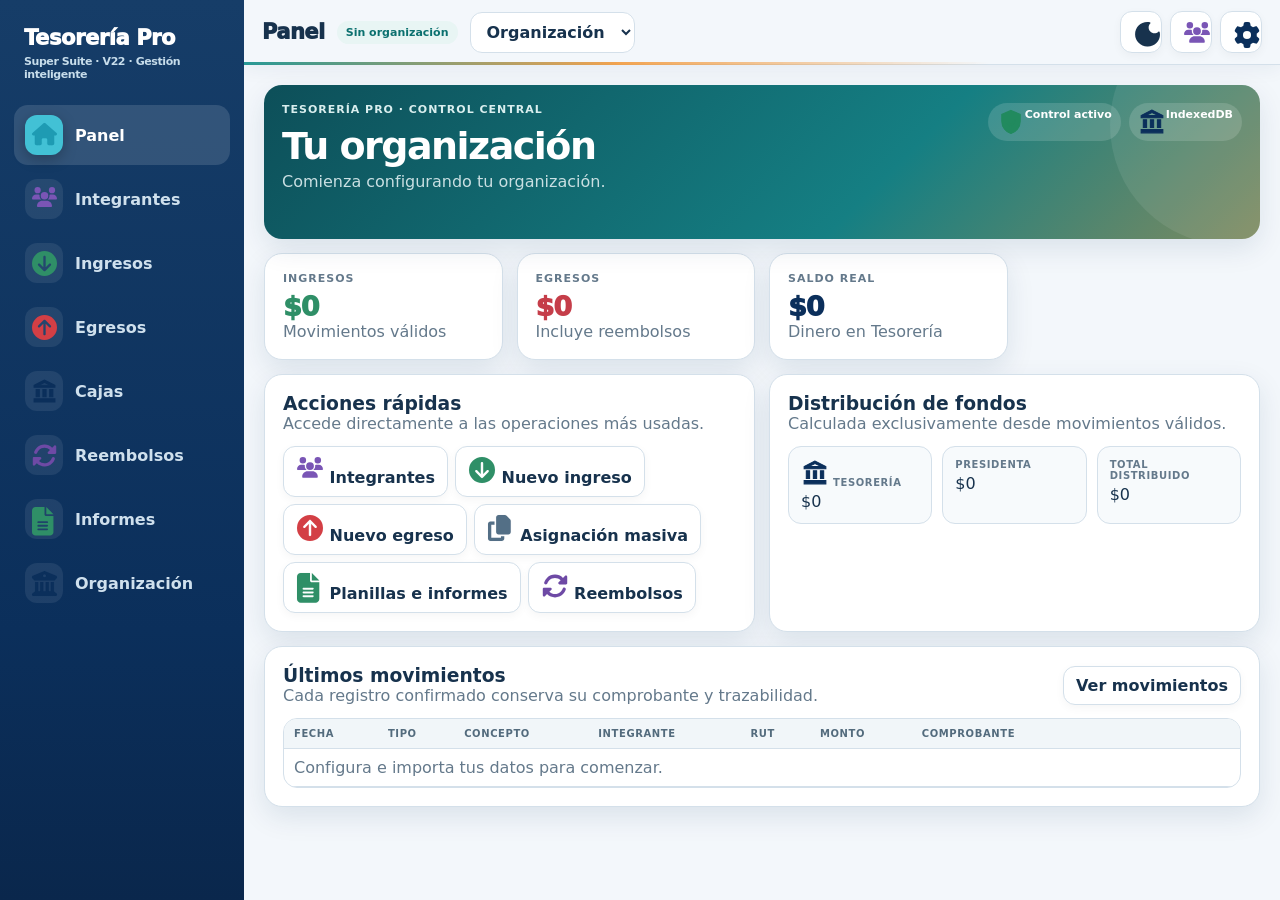
==== commit 5033a890: "Add files via upload" ====
--- a/index.html
+++ b/index.html
@@ -1,4 +1,4 @@
-<!doctype html><html lang="es"><head><meta charset="utf-8"><meta name="viewport" content="width=device-width,initial-scale=1,viewport-fit=cover"><meta name="theme-color" content="#0b2f5b"><meta name="description" content="Tesorería Pro · gestión integral de organizaciones, integrantes, cuotas, movimientos, reembolsos, informes y planillas."><link rel="manifest" href="./manifest.json"><link rel="icon" href="./favicon.svg" type="image/svg+xml"><link rel="apple-touch-icon" href="./apple-touch-icon.png"><title>Tesorería Pro · Super Suite</title><style>:root{--bg:#f3f7fb;--surface:#fff;--surface2:#f7fafc;--ink:#17324d;--muted:#64798b;--line:#d4e0ea;--brand:#0b2f5b;--brand2:#1f5f8a;--accent:#1e9bb3;--good:#2f8f67;--warn:#d79527;--danger:#c53d49;--purple:#6e4aa5;--shadow:0 10px 28px rgba(11,47,91,.10);--r:18px}
+<!doctype html><html lang="es"><head><meta charset="utf-8"><meta name="viewport" content="width=device-width,initial-scale=1,viewport-fit=cover"><meta name="theme-color" content="#0b2f5b"><meta name="description" content="Tesorería Pro · gestión integral de organizaciones, integrantes, cuotas, movimientos, reembolsos, informes y planillas."><link rel="manifest" href="./manifest.json"><link rel="icon" href="./favicon.svg" type="image/svg+xml"><title>Tesorería Pro V22 · Super Suite</title><style>:root{--bg:#f3f7fb;--surface:#fff;--surface2:#f7fafc;--ink:#17324d;--muted:#64798b;--line:#d4e0ea;--brand:#0b2f5b;--brand2:#1f5f8a;--accent:#1e9bb3;--good:#2f8f67;--warn:#d79527;--danger:#c53d49;--purple:#6e4aa5;--shadow:0 10px 28px rgba(11,47,91,.10);--r:18px}
 body.dark{--bg:#0f1822;--surface:#172635;--surface2:#1b2d3d;--ink:#edf5fb;--muted:#aebdca;--line:#385064;--brand:#72b9e8;--brand2:#4e94c4;--accent:#42c1d5;--good:#61c995;--warn:#e4b65a;--danger:#ff7b87;--purple:#a58be0;--shadow:0 12px 30px rgba(0,0,0,.28)}
 *{box-sizing:border-box}html,body{margin:0;min-height:100%;background:var(--bg);color:var(--ink);font-family:Inter,ui-sans-serif,system-ui,-apple-system,"Segoe UI",Arial,sans-serif}body{overflow-x:hidden}button,input,select,textarea{font:inherit}button{cursor:pointer}.app{min-height:100vh}.hide{display:none!important}
 .side{position:fixed;left:0;top:0;bottom:0;width:244px;background:linear-gradient(180deg,#163d68,#0b2f5b 70%,#0a274c);color:#fff;padding:18px 14px;z-index:20}.brand{font-weight:950;font-size:21px;padding:8px 10px 20px;letter-spacing:-.02em}.brand small{display:block;color:#c7ddeb;font-size:11px;font-weight:700;margin-top:5px}.nav button{width:100%;border:0;background:transparent;color:#cfe0ed;display:flex;align-items:center;gap:11px;padding:10px 11px;border-radius:14px;margin:4px 0;font-weight:850}.nav button:hover,.nav button.active{background:rgba(255,255,255,.13);color:#fff}.ico{width:38px;height:38px;border-radius:12px;display:grid;place-items:center;background:rgba(255,255,255,.08);flex:0 0 38px}.nav button.active .ico{background:rgba(66,193,213,.18)}
@@ -15,6 +15,17 @@
 .tableWrap{overflow:auto;border:1px solid var(--line);border-radius:14px}.table{width:100%;border-collapse:collapse;min-width:760px}.table th,.table td{padding:9px 10px;border-bottom:1px solid var(--line);white-space:nowrap;text-align:left;vertical-align:middle}.table th{background:#f1f6f9;color:#536b7d;font-size:10px;text-transform:uppercase;letter-spacing:.06em;position:sticky;top:0;z-index:2}.dark .table th{background:#203342;color:#dce9f3}.table tbody tr:hover{background:#f7fbfd}.table th:last-child,.table td:last-child{min-width:210px}.person{display:flex;align-items:center;gap:10px}.avatar{width:42px;height:42px;border-radius:50%;overflow:hidden;display:grid;place-items:center;background:#e5edf4;color:var(--brand);font-weight:950;flex:0 0 42px}
 .table .person .avatar{background:#f0eafa;color:#7a55b5}.avatar img{width:100%;height:100%;object-fit:cover}.profileAvatar{width:72px;height:72px;flex-basis:72px;font-size:25px}.rowbtn{border:0;background:#eef4f7;color:var(--brand);padding:7px 10px;border-radius:10px;font-weight:850}.pill{display:inline-flex;border-radius:999px;padding:5px 9px;font-size:11px;font-weight:900;background:#edf3f3}.pill.good{background:#eaf2ec;color:#146f54}.pill.extra{background:#fff0e5;color:#a24f00}.pill.refund{background:#f0ecff;color:#6851a6}.reversalStatus{display:inline-flex;border-radius:999px;padding:5px 8px;background:#f0e9f9;color:#6e4aa5;font-size:11px;font-weight:900}.empty{text-align:center;padding:30px;color:var(--muted)}
 .detailGrid{display:grid;grid-template-columns:repeat(3,minmax(0,1fr));gap:10px}
+.contactsList{display:grid;grid-template-columns:repeat(auto-fill,minmax(280px,1fr));gap:12px}
+.contactCard{border:1px solid var(--line);border-radius:16px;padding:14px;background:var(--surface)}
+.contactCardHead{display:flex;align-items:center;gap:10px}
+.contactName{font-weight:900;font-size:14px;overflow:hidden;text-overflow:ellipsis;white-space:nowrap}
+.contactChips{display:flex;flex-wrap:wrap;gap:6px;margin-top:10px}
+.contactChip{border:1px solid var(--line);background:var(--surface2);border-radius:20px;padding:6px 12px;font-size:11.5px;font-weight:700;display:inline-flex;align-items:center;gap:6px;cursor:pointer;color:var(--ink)}
+.contactChip:hover{border-color:var(--brand);background:#eef4f8}
+.contactChip .actionGlyph{width:14px;height:14px}
+.contactChip .actionIconSvg{width:13px;height:13px}
+.toastBox{position:fixed;left:50%;bottom:90px;transform:translateX(-50%) translateY(20px);background:#0b2f5b;color:#fff;padding:10px 18px;border-radius:30px;font-weight:800;font-size:13px;opacity:0;pointer-events:none;transition:.25s;z-index:200;box-shadow:0 8px 20px rgba(0,0,0,.25)}
+.toastBox.show{opacity:1;transform:translateX(-50%) translateY(0)}
 .contactGrid{display:grid;grid-template-columns:1fr 1fr;gap:14px;margin-top:8px}
 .contactBlock{border:1px solid var(--line);border-radius:14px;padding:12px}
 .contactBlock>b{display:block;margin-bottom:8px;color:var(--brand);font-size:13px}
@@ -24,7 +35,17 @@
 .statusSelect{border:1px solid #b9cbd8;border-radius:8px;background:var(--surface);color:var(--ink);padding:4px 6px;font-size:12px;min-width:104px;max-width:112px}.receiptBox{display:inline-flex;align-items:center;gap:6px;border:1px solid #b8cddd;background:#f4f9fc;color:#0b2f5b;border-radius:9px;padding:5px 8px;font-weight:850;font-size:11px;cursor:pointer}.receiptBox:hover{background:#e8f3f8;border-color:#79a9c5}.receiptBox .actionIconSvg{width:15px;height:15px}
 .actionGrid{display:grid;grid-template-columns:repeat(4,minmax(0,1fr));gap:9px}.actionBtn{min-width:0;min-height:64px;border:1px solid #c9dbe8;background:linear-gradient(180deg,var(--surface),var(--surface2));color:var(--brand);border-radius:14px;display:grid;place-items:center;gap:3px;padding:7px 5px;font-weight:900;box-shadow:0 4px 12px rgba(11,47,91,.06);transition:.16s ease}.actionBtn:hover{transform:translateY(-1px);box-shadow:0 8px 18px rgba(11,47,91,.10);border-color:#9ebbd0}.actionBtn small{font-size:10px;color:#35556f;font-weight:900;white-space:nowrap}.dark .actionBtn{background:linear-gradient(180deg,#1b2d3d,#172635);border-color:#385064}.dark .actionBtn small{color:#bdd0df}.actionGlyph{display:grid;place-items:center;width:100%;height:27px;line-height:1}
 .headingIcon{display:inline-flex;vertical-align:-6px;margin-right:9px}.headingIcon .actionGlyph{display:inline-flex;width:22px;height:22px}.headingIcon .actionIconSvg{width:22px;height:22px}.actionIconSvg{fill:currentColor;width:24px;height:24px;display:block}.actionBtn .actionIconSvg{width:27px;height:27px}.actionGlyph[data-icon="income"]{color:#2f8f67}.actionGlyph[data-icon="expense"]{color:#d33f45}.actionGlyph[data-icon="refund"]{color:#6e4aa5}.actionGlyph[data-icon="pdf"],.actionGlyph[data-icon="print"]{color:#0b2f5b}.actionGlyph[data-icon="whatsapp"]{color:#25a35a}.actionGlyph[data-icon="email"]{color:#1971b8}.actionGlyph[data-icon="edit"]{color:#e28a22}.actionGlyph[data-icon="close"],.actionGlyph[data-icon="trash"]{color:#c53d49}.actionGlyph[data-icon="undo"]{color:#7653a8}
-.actionGlyph[data-icon="invoice"]{color:#1971b8}.actionGlyph[data-icon="ticket"]{color:#b8860f}.actionGlyph[data-icon="attachment"]{color:#5e7182}.actionGlyph[data-icon="authorization"]{color:#218a5e}.actionGlyph[data-icon="responsible"]{color:#a8397a}.actionGlyph[data-icon="receipt"]{color:#0f6d91}.actionGlyph[data-icon="settings"]{color:#0b2f5b}.actionGlyph[data-icon="home"]{color:#1e9bb3}.actionGlyph[data-icon="people"]{color:#7a55b5}.actionGlyph[data-icon="moves"]{color:#d17b21}.actionGlyph[data-icon="report"]{color:#2f8f67}.actionGlyph[data-icon="organization"]{color:#0b2f5b}.actionGlyph[data-icon="copy"]{color:#536f86}.actionGlyph[data-icon="calendar"]{color:#1e9bb3}.actionGlyph[data-icon="bank"]{color:#0b2f5b}.actionGlyph[data-icon="plus"]{color:#1e9bb3}.rowActions,.quotaRowActions{display:inline-flex;align-items:center;gap:5px;white-space:nowrap}.quotaRowActions .quotaAction,.rowActions .quotaAction{width:33px;height:33px;padding:5px;border:1px solid var(--line);background:var(--surface);color:var(--brand);border-radius:9px;display:inline-grid;place-items:center}.quotaRowActions .quotaAction:hover,.rowActions .quotaAction:hover{background:#eef5fb;border-color:#9fb9cf}.quotaRowActions .actionIconSvg,.rowActions .actionIconSvg{width:18px;height:18px}
+.actionGlyph[data-icon="invoice"]{color:#1971b8}.actionGlyph[data-icon="ticket"]{color:#b8860f}.actionGlyph[data-icon="attachment"]{color:#5e7182}.actionGlyph[data-icon="authorization"]{color:#218a5e}.actionGlyph[data-icon="responsible"]{color:#a8397a}
+.actionGlyph[data-icon="phone"]{color:#1971b8}.actionGlyph[data-icon="receipt"]{color:#0f6d91}.actionGlyph[data-icon="settings"]{color:#0b2f5b}.actionGlyph[data-icon="home"]{color:#1e9bb3}.actionGlyph[data-icon="people"]{color:#7a55b5}.actionGlyph[data-icon="moves"]{color:#d17b21}.actionGlyph[data-icon="report"]{color:#2f8f67}.actionGlyph[data-icon="organization"]{color:#0b2f5b}.actionGlyph[data-icon="copy"]{color:#536f86}.actionGlyph[data-icon="calendar"]{color:#1e9bb3}.actionGlyph[data-icon="bank"]{color:#0b2f5b}.actionGlyph[data-icon="plus"]{color:#1e9bb3}.rowActions,.quotaRowActions{display:inline-flex;align-items:center;gap:5px;white-space:nowrap}.quotaRowActions .quotaAction,.rowActions .quotaAction{width:33px;height:33px;padding:5px;border:1px solid var(--line);background:var(--surface);color:var(--brand);border-radius:9px;display:inline-grid;place-items:center;transition:transform .12s}
+.quotaAction:hover{transform:translateY(-1px)}
+.quotaAction:has(.actionGlyph[data-icon="edit"]){background:#fdf1e0;border-color:transparent}
+.quotaAction:has(.actionGlyph[data-icon="pdf"]){background:#e8eef8;border-color:transparent}
+.quotaAction:has(.actionGlyph[data-icon="whatsapp"]){background:#e5f7ea;border-color:transparent}
+.quotaAction:has(.actionGlyph[data-icon="email"]){background:#e8f0fb;border-color:transparent}
+.quotaAction:has(.actionGlyph[data-icon="undo"]){background:#f1eafb;border-color:transparent}
+.quotaAction:has(.actionGlyph[data-icon="trash"]){background:#fbe9ea;border-color:transparent}
+.quotaAction:has(.actionGlyph[data-icon="check"]){background:#e7f4ec;border-color:transparent}
+.quotaAction:has(.actionGlyph[data-icon="attachment"]){background:#eef0f2;border-color:transparent}.quotaRowActions .quotaAction:hover,.rowActions .quotaAction:hover{background:#eef5fb;border-color:#9fb9cf}.quotaRowActions .actionIconSvg,.rowActions .actionIconSvg{width:18px;height:18px}
 .fichaNameOnly{display:flex;align-items:center;justify-content:space-between;gap:10px;font-size:23px;font-weight:950;color:var(--brand);margin-bottom:8px}.fichaActions{margin:8px 0 20px}.sectionHeaderActions{display:flex;align-items:center;gap:8px}.compactAction{min-width:72px!important;min-height:48px!important}.fichaSection{margin-top:22px;border:1px solid var(--line);border-left:6px solid #5b6ee1;border-radius:16px;padding:15px}.fichaSection.monthly{border-left-color:var(--good);background:linear-gradient(180deg,var(--surface),#f7fbfa)}.fichaSection.extraordinary{border-left-color:#e0a52d;background:linear-gradient(180deg,var(--surface),#fffaf1)}.fichaSection.refunds{border-left-color:#6a55bd;background:linear-gradient(180deg,var(--surface),#faf8ff)}.fichaSection.reversals{border-left-color:#8a62b6;background:linear-gradient(180deg,var(--surface),#fbf8ff)}.profileHero{display:flex;gap:15px;align-items:center;background:linear-gradient(135deg,#e8f2f0,#f8faf9);border:1px solid var(--line);padding:16px;border-radius:18px;margin-bottom:14px}.dark .profileHero{background:linear-gradient(135deg,#1b3040,#182a38)}
 .fichaHero{display:flex;flex-direction:column;gap:12px;background:linear-gradient(135deg,#0d4a54,#236f7b);color:#fff;border-radius:18px;padding:16px;margin-bottom:12px;position:relative;overflow:hidden}
 .fichaHeroTop{display:flex;gap:14px;align-items:center}
@@ -52,11 +73,40 @@
 .reportFilter button.active .ico{background:rgba(255,255,255,.2)}
 @media(max-width:520px){.reportFilter{grid-template-columns:repeat(2,1fr)}.reportFilter button{min-height:98px;font-size:12px}}.sheetHint{font-size:12px;color:var(--muted);margin-top:7px}.reportSummary{display:grid;grid-template-columns:repeat(auto-fit,minmax(170px,1fr));gap:8px;margin-top:12px}.bankBox{background:#eef6f4;border:1px solid #d4e8e3;border-radius:15px;padding:14px}.bankBox b{color:var(--brand)}.notice{padding:12px 14px;border-radius:12px;background:#fff4db;border:1px solid #f1dfb0;color:#775719}.successBox{padding:12px 14px;border-radius:12px;background:#eef3ef;border:1px solid #d9e4dc;color:#3d684e}
 .mobileNav{display:none}
-@media(max-width:900px){.side{display:none}.main{margin-left:0;padding-bottom:82px}.top{padding:9px 11px}.top h1{font-size:18px}.wrap{padding:12px}.span3,.span4,.span6{grid-column:span 12}.form,.detailGrid{grid-template-columns:1fr}.dialog{padding:14px;margin:0 auto 18px;border-radius:20px}.dialog .sectionTitle{top:-14px}.table{min-width:820px}.actionGrid{grid-template-columns:repeat(3,minmax(0,1fr));gap:8px}.actionBtn{min-height:70px}.actionBtn .actionIconSvg{width:25px;height:25px}.fichaActions{grid-template-columns:repeat(3,minmax(0,1fr));gap:9px}.fichaActions .actionBtn{min-height:74px}.fichaNameOnly{font-size:20px}.receiptActions{grid-template-columns:repeat(2,minmax(0,1fr))}.mobileNav{display:grid;grid-template-columns:repeat(8,minmax(0,1fr));position:fixed;left:0;right:0;bottom:0;background:rgba(255,255,255,.97);backdrop-filter:blur(16px);border-top:1px solid #c4d8e7;box-shadow:0 -8px 26px rgba(11,47,91,.14);z-index:30;padding:5px 2px calc(5px + env(safe-area-inset-bottom))}.dark .mobileNav{background:rgba(23,38,53,.97);border-top-color:#385064}.mobileNav button{border:0;background:transparent;color:#5d7183;font-size:8px;font-weight:900;padding:3px 1px;border-radius:10px;display:flex;flex-direction:column;align-items:center;justify-content:center;gap:2px;min-width:0;height:54px;line-height:1.05;overflow:hidden}.mobileNav button.active{background:#e7f4f3;color:var(--brand)}.dark .mobileNav button{color:#b7c9d7}.dark .mobileNav button.active{background:#203342}.mobileNav .navAction{width:21px;height:21px;flex:0 0 21px;margin:0 auto}.mobileNav .actionIconSvg{width:19px;height:19px}.mobileNav button span:last-child{display:block;max-width:100%;overflow:hidden;text-overflow:ellipsis;white-space:nowrap}.masterSheet{min-width:1200px}.masterSheet td{font-size:13px}.statusSelect{min-width:96px;max-width:104px}.receiptBox{font-size:10px}}
+@media(max-width:900px){.side{display:none}.main{margin-left:0;padding-bottom:82px}.top{padding:9px 11px}.top h1{font-size:18px}.wrap{padding:12px}.span3,.span4,.span6{grid-column:span 12}.form,.detailGrid{grid-template-columns:1fr}.dialog{padding:14px;margin:0 auto 18px;border-radius:20px}.dialog .sectionTitle{top:-14px}.table{min-width:820px}.actionGrid{grid-template-columns:repeat(3,minmax(0,1fr));gap:8px}.actionBtn{min-height:70px}.actionBtn .actionIconSvg{width:25px;height:25px}.fichaActions{grid-template-columns:repeat(3,minmax(0,1fr));gap:9px}.fichaActions .actionBtn{min-height:74px}.fichaNameOnly{font-size:20px}.receiptActions{grid-template-columns:repeat(2,minmax(0,1fr))}.mobileNav{display:grid;grid-template-columns:repeat(8,minmax(0,1fr));position:fixed;left:0;right:0;bottom:0;background:rgba(255,255,255,.97);backdrop-filter:blur(16px);border-top:1px solid #c4d8e7;box-shadow:0 -8px 26px rgba(11,47,91,.14);z-index:30;padding:5px 2px calc(5px + env(safe-area-inset-bottom))}.dark .mobileNav{background:rgba(23,38,53,.97);border-top-color:#385064}.mobileNav button{border:0;background:transparent;color:#5d7183;font-size:8px;font-weight:900;padding:3px 1px;border-radius:10px;display:flex;flex-direction:column;align-items:center;justify-content:center;gap:2px;min-width:0;height:54px;line-height:1.05;overflow:hidden}.mobileNav button.active{background:#e7f4f3;color:var(--brand)}.dark .mobileNav button{color:#b7c9d7}.dark .mobileNav button.active{background:#203342}.mobileNav .navAction{width:21px;height:21px;flex:0 0 21px;margin:0 auto}.mobileNav .actionIconSvg{width:19px;height:19px}.mobileNav button span:last-child{display:block;max-width:100%;overflow:hidden;text-overflow:ellipsis;white-space:nowrap}.masterSheet{min-width:1200px}
+@media(max-width:900px){.masterSheet{min-width:0}}.masterSheet td{font-size:13px}.statusSelect{min-width:96px;max-width:104px}.receiptBox{font-size:10px}}
 @media(max-width:480px){.wrap{padding:10px}.fichaActions{gap:8px}.fichaActions .actionBtn{min-height:72px}.fichaActions .actionBtn small{font-size:9px}.actionBtn small{font-size:9px}.table th,.table td{padding:8px 8px}.iconOnlyBtn{width:40px;height:40px}}
 @media print{.side,.top,.mobileNav,.noPrint{display:none!important}.main{margin:0}.wrap{padding:0}.card{box-shadow:none;border:1px solid #ddd}.spreadsheet{overflow:visible}.spreadsheet table{min-width:0;width:100%}}
-</style></head><body><div class="app"><aside class="side"><div class="brand">Tesorería Pro<small>Super Suite · Font Awesome + Material</small></div><nav class="nav" id="nav"></nav></aside><main class="main"><header class="top"><h1 id="title">Panel</h1><div class="tools" aria-label="Herramientas"><button class="btn iconOnlyBtn" onclick="toggleTheme()" title="Cambiar tema" aria-label="Cambiar tema"><span id="topThemeIcon"></span></button><button class="btn iconOnlyBtn" onclick="go('settings')" title="Configuración" aria-label="Configuración"><span id="topSettingsIcon"></span></button></div></header><div class="wrap" id="view"></div></main></div><nav class="mobileNav" id="mobileNav"></nav><div class="modal" id="modal"><div class="dialog" id="dialog"></div></div><input id="file" type="file" accept=".json,.xlsx,.xls,.csv" class="hide"><script>
-const INITIAL={"schema":"tesoreria-pro-v10","schemaVersion":2,"source":"Tesoreria_5B_2026_BASE_MAESTRA.xlsx","organization":{"Nombre de la organización":"CPA 5°B 2026","Tipo de organización":"Curso","Establecimiento / institución":"Escuela Palestina","Año":"2026","RUT organización":null,"Dirección":null,"Correo":null,"Teléfono":"+569 ","Representante":null,"RUT representante":null,"Tesorero/a":null,"RUT tesorero/a":null,"Teléfono tesorero/a":"+569 ","Correo tesorero/a":null,"Banco de la organización":null,"Tipo de cuenta":null,"Número de cuenta":null,"Titular de la cuenta":null,"RUT titular":null,"Correo transferencias":null},"people":[{"id":"P001","number":1,"rut":"25310795-2","name":"ARAYA PINO RENATA ANTONELA","phone":"+569 ","email":"","tutor":"PATRICIA PINO","roles":"Integrante","bank":"","accountType":"","accountNumber":"","accountHolder":"","accountRut":"","transferEmail":"","notes":""},{"id":"P002","number":2,"rut":"25299343-6","name":"ASTUDILLO PINO TABATA JESÚS","phone":"+569 ","email":"","tutor":"ROXANA PINO","roles":"Integrante","bank":"","accountType":"","accountNumber":"","accountHolder":"","accountRut":"","transferEmail":"","notes":""},{"id":"P003","number":3,"rut":"25172569-1","name":"AZAGRA ABRIGO AMARO ALONSO","phone":"+569 ","email":"","tutor":"BEATRIZ ABRIGO","roles":"Integrante","bank":"","accountType":"","accountNumber":"","accountHolder":"","accountRut":"","transferEmail":"","notes":""},{"id":"P004","number":4,"rut":"25074761-6","name":"BECERRA CARRASCO AGUSTIN SALVADOR THOMAS","phone":"+569 ","email":"","tutor":"ALICIA ARAYA","roles":"Integrante","bank":"","accountType":"","accountNumber":"","accountHolder":"","accountRut":"","transferEmail":"","notes":""},{"id":"P005","number":null,"rut":"","name":"BERTEL MONTES GLEYMIS","phone":"+569 ","email":"","tutor":"","roles":"Integrante","bank":"","accountType":"","accountNumber":"","accountHolder":"","accountRut":"","transferEmail":"","notes":""},{"id":"P006","number":6,"rut":"25186502-7","name":"CASTILLO DÍAZ NAHUEL ANDRÉS","phone":"+569 ","email":"","tutor":"","roles":"Integrante","bank":"","accountType":"","accountNumber":"","accountHolder":"","accountRut":"","transferEmail":"","notes":""},{"id":"P007","number":7,"rut":"24387554-4","name":"CASTILLO GRACIA JOSEFA ANTONIA","phone":"+569 ","email":"","tutor":"","roles":"Integrante","bank":"","accountType":"","accountNumber":"","accountHolder":"","accountRut":"","transferEmail":"","notes":""},{"id":"P008","number":8,"rut":"25117099-1","name":"CASTRO VALDERRAMA EIMY PASCALLE","phone":"+569 ","email":"","tutor":"ANA VALDERRAMA","roles":"Integrante","bank":"","accountType":"","accountNumber":"","accountHolder":"","accountRut":"","transferEmail":"","notes":""},{"id":"P009","number":9,"rut":"25091106-8","name":"DONOSO MONSALVE ANGEL ISAAC","phone":"+569 ","email":"","tutor":"","roles":"Integrante","bank":"","accountType":"","accountNumber":"","accountHolder":"","accountRut":"","transferEmail":"","notes":""},{"id":"P010","number":10,"rut":"25091116-5","name":"DONOSO MONSALVE THOMAS IGNACIO","phone":"+569 ","email":"","tutor":"","roles":"Integrante","bank":"","accountType":"","accountNumber":"","accountHolder":"","accountRut":"","transferEmail":"","notes":""},{"id":"P011","number":11,"rut":"24953133-2","name":"DONOSO ZAMORA SOFÍA ELENA","phone":"+569 ","email":"","tutor":"JENNY ZAMORA","roles":"Integrante","bank":"","accountType":"","accountNumber":"","accountHolder":"","accountRut":"","transferEmail":"","notes":""},{"id":"P012","number":12,"rut":"24751135-0","name":"INOSTROZA MOLINA MATÍAS ALONSO","phone":"+569 ","email":"","tutor":"OLGA MOLINA","roles":"Integrante","bank":"","accountType":"","accountNumber":"","accountHolder":"","accountRut":"","transferEmail":"","notes":""},{"id":"P013","number":13,"rut":"25049508-0","name":"ITURRIETA HERNÁNDEZ MAXIMILIANO ALEJANDRO","phone":"+569 ","email":"","tutor":"VALERIA HERNANDEZ","roles":"Integrante","bank":"","accountType":"","accountNumber":"","accountHolder":"","accountRut":"","transferEmail":"","notes":""},{"id":"P014","number":14,"rut":"25049482-3","name":"ITURRIETA HERNÁNDEZ VICENTE IGNACIO","phone":"+569 ","email":"","tutor":"VALERIA HERNANDEZ","roles":"Integrante","bank":"","accountType":"","accountNumber":"","accountHolder":"","accountRut":"","transferEmail":"","notes":""},{"id":"P015","number":15,"rut":"25067494-5","name":"JATIB DÍAZ ABDOLASIS MAXIMILIANO","phone":"+569 ","email":"","tutor":"MARISOL DIAZ","roles":"Integrante","bank":"","accountType":"","accountNumber":"","accountHolder":"","accountRut":"","transferEmail":"","notes":""},{"id":"P016","number":16,"rut":"25015009-1","name":"MENESES YÁÑEZ ALEXANDRA MODESTA","phone":"+569 ","email":"","tutor":"","roles":"Integrante","bank":"","accountType":"","accountNumber":"","accountHolder":"","accountRut":"","transferEmail":"","notes":""},{"id":"P017","number":17,"rut":"25179616-5","name":"MICHEA ALIAGA JOAQUÍN ELÍAS","phone":"+569 ","email":"","tutor":"STEFANY ALIAGA","roles":"Integrante","bank":"","accountType":"","accountNumber":"","accountHolder":"","accountRut":"","transferEmail":"","notes":""},{"id":"P018","number":18,"rut":"25026561-1","name":"MOYA SALAS COLOMBA AYLÉN","phone":"+569 ","email":"","tutor":"NATALIE SALAS","roles":"Integrante","bank":"","accountType":"","accountNumber":"","accountHolder":"","accountRut":"","transferEmail":"","notes":""},{"id":"P019","number":19,"rut":"25012737-5","name":"MUÑOZ BECERRA AGUSTINA ISIDORA","phone":"+569 ","email":"","tutor":"YERI","roles":"Integrante","bank":"","accountType":"","accountNumber":"","accountHolder":"","accountRut":"","transferEmail":"","notes":""},{"id":"P020","number":20,"rut":"25276474-7","name":"MUÑOZ NAVARRETE ANTONELLA ESTEFANÍA","phone":"+569 ","email":"","tutor":"JANETTE NAVARRETE","roles":"Integrante","bank":"","accountType":"","accountNumber":"","accountHolder":"","accountRut":"","transferEmail":"","notes":""},{"id":"P021","number":21,"rut":"25280245-2","name":"MUÑOZ VALENZUELA BENJAMÍN IGNACIO","phone":"+569 ","email":"","tutor":"NATALIA VALENZUELA","roles":"Integrante","bank":"","accountType":"","accountNumber":"","accountHolder":"","accountRut":"","transferEmail":"","notes":""},{"id":"P022","number":22,"rut":"25312924-7","name":"ORELLANA IBARRA PABLO ALFONSO","phone":"+569 ","email":"","tutor":"","roles":"Integrante","bank":"","accountType":"","accountNumber":"","accountHolder":"","accountRut":"","transferEmail":"","notes":""},{"id":"P023","number":23,"rut":"25006274-5","name":"OYARCE CABELLO MONSERRAT ANTONELLA","phone":"+569 ","email":"","tutor":"MONSERRAT OLLARCE","roles":"Integrante","bank":"","accountType":"","accountNumber":"","accountHolder":"","accountRut":"","transferEmail":"","notes":""},{"id":"P024","number":24,"rut":"24758384-4","name":"PÉREZ HIGUERAS ANTONELLA NICOLE","phone":"+569 ","email":"","tutor":"NELLY HIGUERAS","roles":"Integrante","bank":"","accountType":"","accountNumber":"","accountHolder":"","accountRut":"","transferEmail":"","notes":""},{"id":"P025","number":25,"rut":"25042952-5","name":"RAMÍREZ MUÑOZ ANHAI ESPERANZA","phone":"+569 ","email":"","tutor":"ROSA LLANOS","roles":"Integrante","bank":"","accountType":"","accountNumber":"","accountHolder":"","accountRut":"","transferEmail":"","notes":""},{"id":"P026","number":26,"rut":"24911564-9","name":"REYES RODRÍGUEZ FERNANDA CATALINA","phone":"+569 ","email":"","tutor":"YASNA RODRIGUEZ","roles":"Integrante","bank":"","accountType":"","accountNumber":"","accountHolder":"","accountRut":"","transferEmail":"","notes":""},{"id":"P027","number":27,"rut":"25255361-0","name":"RIVERA AVENDAÑO BERTA AMPARO","phone":"+569 ","email":"","tutor":"BLANCA AVENDAÑO","roles":"Integrante","bank":"","accountType":"","accountNumber":"","accountHolder":"","accountRut":"","transferEmail":"","notes":""},{"id":"P028","number":28,"rut":"24973619-8","name":"RUBIO REYES JOSÉ ALONSO","phone":"+569 ","email":"","tutor":"","roles":"Integrante","bank":"","accountType":"","accountNumber":"","accountHolder":"","accountRut":"","transferEmail":"","notes":""},{"id":"P029","number":29,"rut":"28939190-8","name":"SANCHEZ ZAMBRANO MIULER DAVID","phone":"+569 ","email":"","tutor":"YERKA ZAMBRANO","roles":"Integrante","bank":"","accountType":"","accountNumber":"","accountHolder":"","accountRut":"","transferEmail":"","notes":""},{"id":"P030","number":30,"rut":"25033740-K","name":"SOTO URZÚA COLOMBA JANÍS","phone":"+569 ","email":"","tutor":"MABEL URZUA","roles":"Integrante","bank":"","accountType":"","accountNumber":"","accountHolder":"","accountRut":"","transferEmail":"","notes":""},{"id":"P031","number":31,"rut":"25001015-K","name":"UNZUETA GONZÁLEZ JESÚS VINKO ALEJANDRO","phone":"+569 ","email":"","tutor":"","roles":"Integrante","bank":"","accountType":"","accountNumber":"","accountHolder":"","accountRut":"","transferEmail":"","notes":""},{"id":"P032","number":32,"rut":"","name":"VALDÉS ORMAZÁBAL LAURA FRANCISCA RAYEN","phone":"+569 ","email":"","tutor":"","roles":"Integrante","bank":"","accountType":"","accountNumber":"","accountHolder":"","accountRut":"","transferEmail":"","notes":""},{"id":"P033","number":33,"rut":"","name":"VÁSQUEZ BRAVO RAÚL FELICIANO","phone":"+569 ","email":"","tutor":"LUZMENIA BRAVO","roles":"Integrante","bank":"","accountType":"","accountNumber":"","accountHolder":"","accountRut":"","transferEmail":"","notes":""},{"id":"P034","number":34,"rut":"","name":"GIANELA FLORES","phone":"+569 ","email":"","tutor":"JANIS OYARCE","roles":"Integrante","bank":"","accountType":"","accountNumber":"","accountHolder":"","accountRut":"","transferEmail":"","notes":""},{"id":"P035","number":35,"rut":"","name":"LUEIZA BELTRAN JUAN PABLO","phone":"+569 ","email":"","tutor":"FABIOLA BELTRAN","roles":"Integrante","bank":"","accountType":"","accountNumber":"","accountHolder":"","accountRut":"","transferEmail":"","notes":""},{"id":"P036","number":36,"rut":"","name":"FARIAS EMILIA","phone":"+569 ","email":"","tutor":"MARTA VALDIVIA","roles":"Integrante","bank":"","accountType":"","accountNumber":"","accountHolder":"","accountRut":"","transferEmail":"","notes":""},{"id":"P037","number":37,"rut":"","name":"CUBILLOS MATIAS","phone":"+569 ","email":"","tutor":"","roles":"Integrante","bank":"","accountType":"","accountNumber":"","accountHolder":"","accountRut":"","transferEmail":"","notes":""}],"movements":[{"id":"M0001","date":"2026-03-10","organization":"CPA 5°B 2026","type":"Aporte","contributionType":"Anual","concept":"MARZO","fund":"Tesorería","method":"Efectivo","amount":3000.0,"person":"ARAYA PINO RENATA ANTONELA","rut":"25310795-2","tutor":"PATRICIA PINO","responsible":"","authorizer":"","expenseResponsible":"","bank":"","accountType":"","accountNumber":"","accountHolder":"","receipt":"","backup":"Carga masiva desde Excel","status":"Registrado","notes":"Carga masiva; fecha referencial."},{"id":"M0002","date":"2026-04-10","organization":"CPA 5°B 2026","type":"Aporte","contributionType":"Anual","concept":"ABRIL","fund":"Tesorería","method":"Efectivo","amount":3000.0,"person":"ARAYA PINO RENATA ANTONELA","rut":"25310795-2","tutor":"PATRICIA PINO","responsible":"","authorizer":"","expenseResponsible":"","bank":"","accountType":"","accountNumber":"","accountHolder":"","receipt":"","backup":"Carga masiva desde Excel","status":"Registrado","notes":"Carga masiva; fecha referencial."},{"id":"M0003","date":"2026-05-10","organization":"CPA 5°B 2026","type":"Aporte","contributionType":"Anual","concept":"MAYO","fund":"Tesorería","method":"Efectivo","amount":3000.0,"person":"ARAYA PINO RENATA ANTONELA","rut":"25310795-2","tutor":"PATRICIA PINO","responsible":"","authorizer":"","expenseResponsible":"","bank":"","accountType":"","accountNumber":"","accountHolder":"","receipt":"","backup":"Carga masiva desde Excel","status":"Registrado","notes":"Carga masiva; fecha referencial."},{"id":"M0004","date":"2026-06-19","organization":"CPA 5°B 2026","type":"Aporte","contributionType":"Anual","concept":"JUNIO","fund":"Tesorería","method":"Efectivo","amount":3000.0,"person":"ARAYA PINO RENATA ANTONELA","rut":"25310795-2","tutor":"PATRICIA PINO","responsible":"","authorizer":"","expenseResponsible":"","bank":"","accountType":"","accountNumber":"","accountHolder":"","receipt":"","backup":"Carga masiva desde Excel","status":"Registrado","notes":"Carga masiva; fecha referencial."},{"id":"M0005","date":"2026-07-10","organization":"CPA 5°B 2026","type":"Aporte","contributionType":"Anual","concept":"JULIO","fund":"Tesorería","method":"Efectivo","amount":3000.0,"person":"ARAYA PINO RENATA ANTONELA","rut":"25310795-2","tutor":"PATRICIA PINO","responsible":"","authorizer":"","expenseResponsible":"","bank":"","accountType":"","accountNumber":"","accountHolder":"","receipt":"","backup":"Carga masiva desde Excel","status":"Registrado","notes":"Carga masiva; fecha referencial."},{"id":"M0006","date":"2026-06-05","organization":"CPA 5°B 2026","type":"Aporte","contributionType":"Extraordinaria","concept":"CUMPL PROFESOR","fund":"Tesorería","method":"Efectivo","amount":1000.0,"person":"ARAYA PINO RENATA ANTONELA","rut":"25310795-2","tutor":"PATRICIA PINO","responsible":"","authorizer":"","expenseResponsible":"","bank":"","accountType":"","accountNumber":"","accountHolder":"","receipt":"","backup":"Carga masiva desde Excel","status":"Registrado","notes":"Carga masiva; fecha referencial."},{"id":"M0007","date":"2026-06-05","organization":"CPA 5°B 2026","type":"Aporte","contributionType":"Extraordinaria","concept":"DÍA ALUMNO / NIÑO","fund":"Presidenta","method":"Efectivo","amount":2000.0,"person":"ARAYA PINO RENATA ANTONELA","rut":"25310795-2","tutor":"PATRICIA PINO","responsible":"","authorizer":"","expenseResponsible":"","bank":"","accountType":"","accountNumber":"","accountHolder":"","receipt":"","backup":"Carga masiva desde Excel","status":"Registrado","notes":"Carga masiva; fecha referencial."},{"id":"M0008","date":"2026-03-10","organization":"CPA 5°B 2026","type":"Aporte","contributionType":"Anual","concept":"MARZO","fund":"Tesorería","method":"Efectivo","amount":3000.0,"person":"ASTUDILLO PINO TABATA JESÚS","rut":"25299343-6","tutor":"ROXANA PINO","responsible":"","authorizer":"","expenseResponsible":"","bank":"","accountType":"","accountNumber":"","accountHolder":"","receipt":"","backup":"Carga masiva desde Excel","status":"Registrado","notes":"Carga masiva; fecha referencial."},{"id":"M0009","date":"2026-06-05","organization":"CPA 5°B 2026","type":"Aporte","contributionType":"Extraordinaria","concept":"CUMPL PROFESOR","fund":"Tesorería","method":"Efectivo","amount":1000.0,"person":"ASTUDILLO PINO TABATA JESÚS","rut":"25299343-6","tutor":"ROXANA PINO","responsible":"","authorizer":"","expenseResponsible":"","bank":"","accountType":"","accountNumber":"","accountHolder":"","receipt":"","backup":"Carga masiva desde Excel","status":"Registrado","notes":"Carga masiva; fecha referencial."},{"id":"M0010","date":"2026-06-19","organization":"CPA 5°B 2026","type":"Aporte","contributionType":"Extraordinaria","concept":"CONVIVENCIA JUNIO","fund":"Tesorería","method":"Efectivo","amount":2000.0,"person":"ASTUDILLO PINO TABATA JESÚS","rut":"25299343-6","tutor":"ROXANA PINO","responsible":"","authorizer":"","expenseResponsible":"","bank":"","accountType":"","accountNumber":"","accountHolder":"","receipt":"","backup":"Carga masiva desde Excel","status":"Registrado","notes":"Carga masiva; fecha referencial."},{"id":"M0011","date":"2026-06-05","organization":"CPA 5°B 2026","type":"Aporte","contributionType":"Extraordinaria","concept":"CUMPL PROFESOR","fund":"Tesorería","method":"Efectivo","amount":1000.0,"person":"AZAGRA ABRIGO AMARO ALONSO","rut":"25172569-1","tutor":"BEATRIZ ABRIGO","responsible":"","authorizer":"","expenseResponsible":"","bank":"","accountType":"","accountNumber":"","accountHolder":"","receipt":"","backup":"Carga masiva desde Excel","status":"Registrado","notes":"Carga masiva; fecha referencial."},{"id":"M0012","date":"2026-06-05","organization":"CPA 5°B 2026","type":"Aporte","contributionType":"Extraordinaria","concept":"DÍA ALUMNO / NIÑO","fund":"Tesorería","method":"Efectivo","amount":2000.0,"person":"AZAGRA ABRIGO AMARO ALONSO","rut":"25172569-1","tutor":"BEATRIZ ABRIGO","responsible":"","authorizer":"","expenseResponsible":"","bank":"","accountType":"","accountNumber":"","accountHolder":"","receipt":"","backup":"Carga masiva desde Excel","status":"Registrado","notes":"Carga masiva; fecha referencial."},{"id":"M0013","date":"2026-06-19","organization":"CPA 5°B 2026","type":"Aporte","contributionType":"Extraordinaria","concept":"CONVIVENCIA JUNIO","fund":"Tesorería","method":"Efectivo","amount":2000.0,"person":"AZAGRA ABRIGO AMARO ALONSO","rut":"25172569-1","tutor":"BEATRIZ ABRIGO","responsible":"","authorizer":"","expenseResponsible":"","bank":"","accountType":"","accountNumber":"","accountHolder":"","receipt":"","backup":"Carga masiva desde Excel","status":"Registrado","notes":"Carga masiva; fecha referencial."},{"id":"M0014","date":"2026-06-05","organization":"CPA 5°B 2026","type":"Aporte","contributionType":"Extraordinaria","concept":"RIFA","fund":"Tesorería","method":"Efectivo","amount":1000.0,"person":"AZAGRA ABRIGO AMARO ALONSO","rut":"25172569-1","tutor":"BEATRIZ ABRIGO","responsible":"","authorizer":"","expenseResponsible":"","bank":"","accountType":"","accountNumber":"","accountHolder":"","receipt":"","backup":"Carga masiva desde Excel","status":"Registrado","notes":"Carga masiva; fecha referencial."},{"id":"M0015","date":"2026-03-10","organization":"CPA 5°B 2026","type":"Aporte","contributionType":"Anual","concept":"MARZO","fund":"Tesorería","method":"Efectivo","amount":3000.0,"person":"BECERRA CARRASCO AGUSTIN SALVADOR THOMAS","rut":"25074761-6","tutor":"ALICIA ARAYA","responsible":"","authorizer":"","expenseResponsible":"","bank":"","accountType":"","accountNumber":"","accountHolder":"","receipt":"","backup":"Carga masiva desde Excel","status":"Registrado","notes":"Carga masiva; fecha referencial."},{"id":"M0016","date":"2026-04-10","organization":"CPA 5°B 2026","type":"Aporte","contributionType":"Anual","concept":"ABRIL","fund":"Tesorería","method":"Efectivo","amount":3000.0,"person":"BECERRA CARRASCO AGUSTIN SALVADOR THOMAS","rut":"25074761-6","tutor":"ALICIA ARAYA","responsible":"","authorizer":"","expenseResponsible":"","bank":"","accountType":"","accountNumber":"","accountHolder":"","receipt":"","backup":"Carga masiva desde Excel","status":"Registrado","notes":"Carga masiva; fecha referencial."},{"id":"M0017","date":"2026-05-10","organization":"CPA 5°B 2026","type":"Aporte","contributionType":"Anual","concept":"MAYO","fund":"Tesorería","method":"Efectivo","amount":3000.0,"person":"BECERRA CARRASCO AGUSTIN SALVADOR THOMAS","rut":"25074761-6","tutor":"ALICIA ARAYA","responsible":"","authorizer":"","expenseResponsible":"","bank":"","accountType":"","accountNumber":"","accountHolder":"","receipt":"","backup":"Carga masiva desde Excel","status":"Registrado","notes":"Carga masiva; fecha referencial."},{"id":"M0018","date":"2026-06-05","organization":"CPA 5°B 2026","type":"Aporte","contributionType":"Extraordinaria","concept":"CUMPL PROFESOR","fund":"Tesorería","method":"Efectivo","amount":1000.0,"person":"BECERRA CARRASCO AGUSTIN SALVADOR THOMAS","rut":"25074761-6","tutor":"ALICIA ARAYA","responsible":"","authorizer":"","expenseResponsible":"","bank":"","accountType":"","accountNumber":"","accountHolder":"","receipt":"","backup":"Carga masiva desde Excel","status":"Registrado","notes":"Carga masiva; fecha referencial."},{"id":"M0019","date":"2026-06-05","organization":"CPA 5°B 2026","type":"Aporte","contributionType":"Extraordinaria","concept":"DÍA ALUMNO / NIÑO","fund":"Tesorería","method":"Efectivo","amount":2000.0,"person":"BECERRA CARRASCO AGUSTIN SALVADOR THOMAS","rut":"25074761-6","tutor":"ALICIA ARAYA","responsible":"","authorizer":"","expenseResponsible":"","bank":"","accountType":"","accountNumber":"","accountHolder":"","receipt":"","backup":"Carga masiva desde Excel","status":"Registrado","notes":"Carga masiva; fecha referencial."},{"id":"M0020","date":"2026-06-19","organization":"CPA 5°B 2026","type":"Aporte","contributionType":"Extraordinaria","concept":"CONVIVENCIA JUNIO","fund":"Tesorería","method":"Efectivo","amount":2000.0,"person":"BECERRA CARRASCO AGUSTIN SALVADOR THOMAS","rut":"25074761-6","tutor":"ALICIA ARAYA","responsible":"","authorizer":"","expenseResponsible":"","bank":"","accountType":"","accountNumber":"","accountHolder":"","receipt":"","backup":"Carga masiva desde Excel","status":"Registrado","notes":"Carga masiva; fecha referencial."},{"id":"M0021","date":"2026-03-10","organization":"CPA 5°B 2026","type":"Aporte","contributionType":"Anual","concept":"MARZO","fund":"Presidenta","method":"Efectivo","amount":3000.0,"person":"BERTEL MONTES GLEYMIS","rut":"","tutor":"","responsible":"","authorizer":"","expenseResponsible":"","bank":"","accountType":"","accountNumber":"","accountHolder":"","receipt":"","backup":"Carga masiva desde Excel","status":"Registrado","notes":"Carga masiva; fecha referencial."},{"id":"M0022","date":"2026-03-10","organization":"CPA 5°B 2026","type":"Aporte","contributionType":"Anual","concept":"MARZO","fund":"Tesorería","method":"Efectivo","amount":3000.0,"person":"CASTILLO GRACIA JOSEFA ANTONIA","rut":"24387554-4","tutor":"","responsible":"","authorizer":"","expenseResponsible":"","bank":"","accountType":"","accountNumber":"","accountHolder":"","receipt":"","backup":"Carga masiva desde Excel","status":"Registrado","notes":"Carga masiva; fecha referencial."},{"id":"M0023","date":"2026-04-10","organization":"CPA 5°B 2026","type":"Aporte","contributionType":"Anual","concept":"ABRIL","fund":"Tesorería","method":"Efectivo","amount":3000.0,"person":"CASTILLO GRACIA JOSEFA ANTONIA","rut":"24387554-4","tutor":"","responsible":"","authorizer":"","expenseResponsible":"","bank":"","accountType":"","accountNumber":"","accountHolder":"","receipt":"","backup":"Carga masiva desde Excel","status":"Registrado","notes":"Carga masiva; fecha referencial."},{"id":"M0024","date":"2026-05-10","organization":"CPA 5°B 2026","type":"Aporte","contributionType":"Anual","concept":"MAYO","fund":"Tesorería","method":"Efectivo","amount":3000.0,"person":"CASTILLO GRACIA JOSEFA ANTONIA","rut":"24387554-4","tutor":"","responsible":"","authorizer":"","expenseResponsible":"","bank":"","accountType":"","accountNumber":"","accountHolder":"","receipt":"","backup":"Carga masiva desde Excel","status":"Registrado","notes":"Carga masiva; fecha referencial."},{"id":"M0025","date":"2026-06-05","organization":"CPA 5°B 2026","type":"Aporte","contributionType":"Extraordinaria","concept":"CUMPL PROFESOR","fund":"Tesorería","method":"Efectivo","amount":1000.0,"person":"CASTILLO GRACIA JOSEFA ANTONIA","rut":"24387554-4","tutor":"","responsible":"","authorizer":"","expenseResponsible":"","bank":"","accountType":"","accountNumber":"","accountHolder":"","receipt":"","backup":"Carga masiva desde Excel","status":"Registrado","notes":"Carga masiva; fecha referencial."},{"id":"M0026","date":"2026-06-19","organization":"CPA 5°B 2026","type":"Aporte","contributionType":"Extraordinaria","concept":"CONVIVENCIA JUNIO","fund":"Tesorería","method":"Efectivo","amount":2000.0,"person":"CASTILLO GRACIA JOSEFA ANTONIA","rut":"24387554-4","tutor":"","responsible":"","authorizer":"","expenseResponsible":"","bank":"","accountType":"","accountNumber":"","accountHolder":"","receipt":"","backup":"Carga masiva desde Excel","status":"Registrado","notes":"Carga masiva; fecha referencial."},{"id":"M0027","date":"2026-03-10","organization":"CPA 5°B 2026","type":"Aporte","contributionType":"Anual","concept":"MARZO","fund":"Tesorería","method":"Efectivo","amount":3000.0,"person":"CASTRO VALDERRAMA EIMY PASCALLE","rut":"25117099-1","tutor":"ANA VALDERRAMA","responsible":"","authorizer":"","expenseResponsible":"","bank":"","accountType":"","accountNumber":"","accountHolder":"","receipt":"","backup":"Carga masiva desde Excel","status":"Registrado","notes":"Carga masiva; fecha referencial."},{"id":"M0028","date":"2026-04-10","organization":"CPA 5°B 2026","type":"Aporte","contributionType":"Anual","concept":"ABRIL","fund":"Tesorería","method":"Efectivo","amount":3000.0,"person":"CASTRO VALDERRAMA EIMY PASCALLE","rut":"25117099-1","tutor":"ANA VALDERRAMA","responsible":"","authorizer":"","expenseResponsible":"","bank":"","accountType":"","accountNumber":"","accountHolder":"","receipt":"","backup":"Carga masiva desde Excel","status":"Registrado","notes":"Carga masiva; fecha referencial."},{"id":"M0029","date":"2026-05-10","organization":"CPA 5°B 2026","type":"Aporte","contributionType":"Anual","concept":"MAYO","fund":"Tesorería","method":"Efectivo","amount":3000.0,"person":"CASTRO VALDERRAMA EIMY PASCALLE","rut":"25117099-1","tutor":"ANA VALDERRAMA","responsible":"","authorizer":"","expenseResponsible":"","bank":"","accountType":"","accountNumber":"","accountHolder":"","receipt":"","backup":"Carga masiva desde Excel","status":"Registrado","notes":"Carga masiva; fecha referencial."},{"id":"M0030","date":"2026-06-19","organization":"CPA 5°B 2026","type":"Aporte","contributionType":"Anual","concept":"JUNIO","fund":"Tesorería","method":"Efectivo","amount":3000.0,"person":"CASTRO VALDERRAMA EIMY PASCALLE","rut":"25117099-1","tutor":"ANA VALDERRAMA","responsible":"","authorizer":"","expenseResponsible":"","bank":"","accountType":"","accountNumber":"","accountHolder":"","receipt":"","backup":"Carga masiva desde Excel","status":"Registrado","notes":"Carga masiva; fecha referencial."},{"id":"M0031","date":"2026-07-10","organization":"CPA 5°B 2026","type":"Aporte","contributionType":"Anual","concept":"JULIO","fund":"Tesorería","method":"Efectivo","amount":3000.0,"person":"CASTRO VALDERRAMA EIMY PASCALLE","rut":"25117099-1","tutor":"ANA VALDERRAMA","responsible":"","authorizer":"","expenseResponsible":"","bank":"","accountType":"","accountNumber":"","accountHolder":"","receipt":"","backup":"Carga masiva desde Excel","status":"Registrado","notes":"Carga masiva; fecha referencial."},{"id":"M0032","date":"2026-06-05","organization":"CPA 5°B 2026","type":"Aporte","contributionType":"Extraordinaria","concept":"CUMPL PROFESOR","fund":"Tesorería","method":"Efectivo","amount":1000.0,"person":"CASTRO VALDERRAMA EIMY PASCALLE","rut":"25117099-1","tutor":"ANA VALDERRAMA","responsible":"","authorizer":"","expenseResponsible":"","bank":"","accountType":"","accountNumber":"","accountHolder":"","receipt":"","backup":"Carga masiva desde Excel","status":"Registrado","notes":"Carga masiva; fecha referencial."},{"id":"M0033","date":"2026-06-05","organization":"CPA 5°B 2026","type":"Aporte","contributionType":"Extraordinaria","concept":"DÍA ALUMNO / NIÑO","fund":"Presidenta","method":"Efectivo","amount":2000.0,"person":"CASTRO VALDERRAMA EIMY PASCALLE","rut":"25117099-1","tutor":"ANA VALDERRAMA","responsible":"","authorizer":"","expenseResponsible":"","bank":"","accountType":"","accountNumber":"","accountHolder":"","receipt":"","backup":"Carga masiva desde Excel","status":"Registrado","notes":"Carga masiva; fecha referencial."},{"id":"M0034","date":"2026-06-19","organization":"CPA 5°B 2026","type":"Aporte","contributionType":"Extraordinaria","concept":"CONVIVENCIA JUNIO","fund":"Tesorería","method":"Efectivo","amount":2000.0,"person":"CASTRO VALDERRAMA EIMY PASCALLE","rut":"25117099-1","tutor":"ANA VALDERRAMA","responsible":"","authorizer":"","expenseResponsible":"","bank":"","accountType":"","accountNumber":"","accountHolder":"","receipt":"","backup":"Carga masiva desde Excel","status":"Registrado","notes":"Carga masiva; fecha referencial."},{"id":"M0035","date":"2026-03-10","organization":"CPA 5°B 2026","type":"Aporte","contributionType":"Anual","concept":"MARZO","fund":"Tesorería","method":"Efectivo","amount":3000.0,"person":"DONOSO MONSALVE ANGEL ISAAC","rut":"25091106-8","tutor":"","responsible":"","authorizer":"","expenseResponsible":"","bank":"","accountType":"","accountNumber":"","accountHolder":"","receipt":"","backup":"Carga masiva desde Excel","status":"Registrado","notes":"Carga masiva; fecha referencial."},{"id":"M0036","date":"2026-04-10","organization":"CPA 5°B 2026","type":"Aporte","contributionType":"Anual","concept":"ABRIL","fund":"Tesorería","method":"Efectivo","amount":3000.0,"person":"DONOSO MONSALVE ANGEL ISAAC","rut":"25091106-8","tutor":"","responsible":"","authorizer":"","expenseResponsible":"","bank":"","accountType":"","accountNumber":"","accountHolder":"","receipt":"","backup":"Carga masiva desde Excel","status":"Registrado","notes":"Carga masiva; fecha referencial."},{"id":"M0037","date":"2026-05-10","organization":"CPA 5°B 2026","type":"Aporte","contributionType":"Anual","concept":"MAYO","fund":"Tesorería","method":"Efectivo","amount":3000.0,"person":"DONOSO MONSALVE ANGEL ISAAC","rut":"25091106-8","tutor":"","responsible":"","authorizer":"","expenseResponsible":"","bank":"","accountType":"","accountNumber":"","accountHolder":"","receipt":"","backup":"Carga masiva desde Excel","status":"Registrado","notes":"Carga masiva; fecha referencial."},{"id":"M0038","date":"2026-06-19","organization":"CPA 5°B 2026","type":"Aporte","contributionType":"Anual","concept":"JUNIO","fund":"Tesorería","method":"Efectivo","amount":3000.0,"person":"DONOSO MONSALVE ANGEL ISAAC","rut":"25091106-8","tutor":"","responsible":"","authorizer":"","expenseResponsible":"","bank":"","accountType":"","accountNumber":"","accountHolder":"","receipt":"","backup":"Carga masiva desde Excel","status":"Registrado","notes":"Carga masiva; fecha referencial."},{"id":"M0039","date":"2026-06-05","organization":"CPA 5°B 2026","type":"Aporte","contributionType":"Extraordinaria","concept":"CUMPL PROFESOR","fund":"Tesorería","method":"Efectivo","amount":1000.0,"person":"DONOSO MONSALVE ANGEL ISAAC","rut":"25091106-8","tutor":"","responsible":"","authorizer":"","expenseResponsible":"","bank":"","accountType":"","accountNumber":"","accountHolder":"","receipt":"","backup":"Carga masiva desde Excel","status":"Registrado","notes":"Carga masiva; fecha referencial."},{"id":"M0040","date":"2026-06-05","organization":"CPA 5°B 2026","type":"Aporte","contributionType":"Extraordinaria","concept":"DÍA ALUMNO / NIÑO","fund":"Presidenta","method":"Efectivo","amount":2000.0,"person":"DONOSO MONSALVE ANGEL ISAAC","rut":"25091106-8","tutor":"","responsible":"","authorizer":"","expenseResponsible":"","bank":"","accountType":"","accountNumber":"","accountHolder":"","receipt":"","backup":"Carga masiva desde Excel","status":"Registrado","notes":"Carga masiva; fecha referencial."},{"id":"M0041","date":"2026-06-19","organization":"CPA 5°B 2026","type":"Aporte","contributionType":"Extraordinaria","concept":"CONVIVENCIA JUNIO","fund":"Tesorería","method":"Efectivo","amount":2000.0,"person":"DONOSO MONSALVE ANGEL ISAAC","rut":"25091106-8","tutor":"","responsible":"","authorizer":"","expenseResponsible":"","bank":"","accountType":"","accountNumber":"","accountHolder":"","receipt":"","backup":"Carga masiva desde Excel","status":"Registrado","notes":"Carga masiva; fecha referencial."},{"id":"M0042","date":"2026-03-10","organization":"CPA 5°B 2026","type":"Aporte","contributionType":"Anual","concept":"MARZO","fund":"Tesorería","method":"Efectivo","amount":3000.0,"person":"DONOSO MONSALVE THOMAS IGNACIO","rut":"25091116-5","tutor":"","responsible":"","authorizer":"","expenseResponsible":"","bank":"","accountType":"","accountNumber":"","accountHolder":"","receipt":"","backup":"Carga masiva desde Excel","status":"Registrado","notes":"Carga masiva; fecha referencial."},{"id":"M0043","date":"2026-04-10","organization":"CPA 5°B 2026","type":"Aporte","contributionType":"Anual","concept":"ABRIL","fund":"Tesorería","method":"Efectivo","amount":3000.0,"person":"DONOSO MONSALVE THOMAS IGNACIO","rut":"25091116-5","tutor":"","responsible":"","authorizer":"","expenseResponsible":"","bank":"","accountType":"","accountNumber":"","accountHolder":"","receipt":"","backup":"Carga masiva desde Excel","status":"Registrado","notes":"Carga masiva; fecha referencial."},{"id":"M0044","date":"2026-05-10","organization":"CPA 5°B 2026","type":"Aporte","contributionType":"Anual","concept":"MAYO","fund":"Tesorería","method":"Efectivo","amount":3000.0,"person":"DONOSO MONSALVE THOMAS IGNACIO","rut":"25091116-5","tutor":"","responsible":"","authorizer":"","expenseResponsible":"","bank":"","accountType":"","accountNumber":"","accountHolder":"","receipt":"","backup":"Carga masiva desde Excel","status":"Registrado","notes":"Carga masiva; fecha referencial."},{"id":"M0045","date":"2026-06-19","organization":"CPA 5°B 2026","type":"Aporte","contributionType":"Anual","concept":"JUNIO","fund":"Tesorería","method":"Efectivo","amount":3000.0,"person":"DONOSO MONSALVE THOMAS IGNACIO","rut":"25091116-5","tutor":"","responsible":"","authorizer":"","expenseResponsible":"","bank":"","accountType":"","accountNumber":"","accountHolder":"","receipt":"","backup":"Carga masiva desde Excel","status":"Registrado","notes":"Carga masiva; fecha referencial."},{"id":"M0046","date":"2026-06-05","organization":"CPA 5°B 2026","type":"Aporte","contributionType":"Extraordinaria","concept":"CUMPL PROFESOR","fund":"Tesorería","method":"Efectivo","amount":1000.0,"person":"DONOSO MONSALVE THOMAS IGNACIO","rut":"25091116-5","tutor":"","responsible":"","authorizer":"","expenseResponsible":"","bank":"","accountType":"","accountNumber":"","accountHolder":"","receipt":"","backup":"Carga masiva desde Excel","status":"Registrado","notes":"Carga masiva; fecha referencial."},{"id":"M0047","date":"2026-06-05","organization":"CPA 5°B 2026","type":"Aporte","contributionType":"Extraordinaria","concept":"DÍA ALUMNO / NIÑO","fund":"Presidenta","method":"Efectivo","amount":2000.0,"person":"DONOSO MONSALVE THOMAS IGNACIO","rut":"25091116-5","tutor":"","responsible":"","authorizer":"","expenseResponsible":"","bank":"","accountType":"","accountNumber":"","accountHolder":"","receipt":"","backup":"Carga masiva desde Excel","status":"Registrado","notes":"Carga masiva; fecha referencial."},{"id":"M0048","date":"2026-06-19","organization":"CPA 5°B 2026","type":"Aporte","contributionType":"Extraordinaria","concept":"CONVIVENCIA JUNIO","fund":"Tesorería","method":"Efectivo","amount":2000.0,"person":"DONOSO MONSALVE THOMAS IGNACIO","rut":"25091116-5","tutor":"","responsible":"","authorizer":"","expenseResponsible":"","bank":"","accountType":"","accountNumber":"","accountHolder":"","receipt":"","backup":"Carga masiva desde Excel","status":"Registrado","notes":"Carga masiva; fecha referencial."},{"id":"M0049","date":"2026-03-10","organization":"CPA 5°B 2026","type":"Aporte","contributionType":"Anual","concept":"MARZO","fund":"Tesorería","method":"Efectivo","amount":3000.0,"person":"DONOSO ZAMORA SOFÍA ELENA","rut":"24953133-2","tutor":"JENNY ZAMORA","responsible":"","authorizer":"","expenseResponsible":"","bank":"","accountType":"","accountNumber":"","accountHolder":"","receipt":"","backup":"Carga masiva desde Excel","status":"Registrado","notes":"Carga masiva; fecha referencial."},{"id":"M0050","date":"2026-04-10","organization":"CPA 5°B 2026","type":"Aporte","contributionType":"Anual","concept":"ABRIL","fund":"Tesorería","method":"Efectivo","amount":3000.0,"person":"DONOSO ZAMORA SOFÍA ELENA","rut":"24953133-2","tutor":"JENNY ZAMORA","responsible":"","authorizer":"","expenseResponsible":"","bank":"","accountType":"","accountNumber":"","accountHolder":"","receipt":"","backup":"Carga masiva desde Excel","status":"Registrado","notes":"Carga masiva; fecha referencial."},{"id":"M0051","date":"2026-05-10","organization":"CPA 5°B 2026","type":"Aporte","contributionType":"Anual","concept":"MAYO","fund":"Tesorería","method":"Efectivo","amount":3000.0,"person":"DONOSO ZAMORA SOFÍA ELENA","rut":"24953133-2","tutor":"JENNY ZAMORA","responsible":"","authorizer":"","expenseResponsible":"","bank":"","accountType":"","accountNumber":"","accountHolder":"","receipt":"","backup":"Carga masiva desde Excel","status":"Registrado","notes":"Carga masiva; fecha referencial."},{"id":"M0052","date":"2026-06-19","organization":"CPA 5°B 2026","type":"Aporte","contributionType":"Anual","concept":"JUNIO","fund":"Tesorería","method":"Efectivo","amount":3000.0,"person":"DONOSO ZAMORA SOFÍA ELENA","rut":"24953133-2","tutor":"JENNY ZAMORA","responsible":"","authorizer":"","expenseResponsible":"","bank":"","accountType":"","accountNumber":"","accountHolder":"","receipt":"","backup":"Carga masiva desde Excel","status":"Registrado","notes":"Carga masiva; fecha referencial."},{"id":"M0053","date":"2026-07-10","organization":"CPA 5°B 2026","type":"Aporte","contributionType":"Anual","concept":"JULIO","fund":"Tesorería","method":"Efectivo","amount":3000.0,"person":"DONOSO ZAMORA SOFÍA ELENA","rut":"24953133-2","tutor":"JENNY ZAMORA","responsible":"","authorizer":"","expenseResponsible":"","bank":"","accountType":"","accountNumber":"","accountHolder":"","receipt":"","backup":"Carga masiva desde Excel","status":"Registrado","notes":"Carga masiva; fecha referencial."},{"id":"M0054","date":"2026-06-05","organization":"CPA 5°B 2026","type":"Aporte","contributionType":"Extraordinaria","concept":"CUMPL PROFESOR","fund":"Tesorería","method":"Efectivo","amount":1000.0,"person":"DONOSO ZAMORA SOFÍA ELENA","rut":"24953133-2","tutor":"JENNY ZAMORA","responsible":"","authorizer":"","expenseResponsible":"","bank":"","accountType":"","accountNumber":"","accountHolder":"","receipt":"","backup":"Carga masiva desde Excel","status":"Registrado","notes":"Carga masiva; fecha referencial."},{"id":"M0055","date":"2026-06-05","organization":"CPA 5°B 2026","type":"Aporte","contributionType":"Extraordinaria","concept":"DÍA ALUMNO / NIÑO","fund":"Tesorería","method":"Efectivo","amount":2000.0,"person":"DONOSO ZAMORA SOFÍA ELENA","rut":"24953133-2","tutor":"JENNY ZAMORA","responsible":"","authorizer":"","expenseResponsible":"","bank":"","accountType":"","accountNumber":"","accountHolder":"","receipt":"","backup":"Carga masiva desde Excel","status":"Registrado","notes":"Carga masiva; fecha referencial."},{"id":"M0056","date":"2026-06-19","organization":"CPA 5°B 2026","type":"Aporte","contributionType":"Extraordinaria","concept":"CONVIVENCIA JUNIO","fund":"Tesorería","method":"Efectivo","amount":2000.0,"person":"DONOSO ZAMORA SOFÍA ELENA","rut":"24953133-2","tutor":"JENNY ZAMORA","responsible":"","authorizer":"","expenseResponsible":"","bank":"","accountType":"","accountNumber":"","accountHolder":"","receipt":"","backup":"Carga masiva desde Excel","status":"Registrado","notes":"Carga masiva; fecha referencial."},{"id":"M0057","date":"2026-06-05","organization":"CPA 5°B 2026","type":"Aporte","contributionType":"Extraordinaria","concept":"RIFA","fund":"Tesorería","method":"Efectivo","amount":1000.0,"person":"DONOSO ZAMORA SOFÍA ELENA","rut":"24953133-2","tutor":"JENNY ZAMORA","responsible":"","authorizer":"","expenseResponsible":"","bank":"","accountType":"","accountNumber":"","accountHolder":"","receipt":"","backup":"Carga masiva desde Excel","status":"Registrado","notes":"Carga masiva; fecha referencial."},{"id":"M0058","date":"2026-03-10","organization":"CPA 5°B 2026","type":"Aporte","contributionType":"Anual","concept":"MARZO","fund":"Tesorería","method":"Efectivo","amount":3000.0,"person":"INOSTROZA MOLINA MATÍAS ALONSO","rut":"24751135-0","tutor":"OLGA MOLINA","responsible":"","authorizer":"","expenseResponsible":"","bank":"","accountType":"","accountNumber":"","accountHolder":"","receipt":"","backup":"Carga masiva desde Excel","status":"Registrado","notes":"Carga masiva; fecha referencial."},{"id":"M0059","date":"2026-04-10","organization":"CPA 5°B 2026","type":"Aporte","contributionType":"Anual","concept":"ABRIL","fund":"Tesorería","method":"Efectivo","amount":3000.0,"person":"INOSTROZA MOLINA MATÍAS ALONSO","rut":"24751135-0","tutor":"OLGA MOLINA","responsible":"","authorizer":"","expenseResponsible":"","bank":"","accountType":"","accountNumber":"","accountHolder":"","receipt":"","backup":"Carga masiva desde Excel","status":"Registrado","notes":"Carga masiva; fecha referencial."},{"id":"M0060","date":"2026-05-10","organization":"CPA 5°B 2026","type":"Aporte","contributionType":"Anual","concept":"MAYO","fund":"Tesorería","method":"Efectivo","amount":3000.0,"person":"INOSTROZA MOLINA MATÍAS ALONSO","rut":"24751135-0","tutor":"OLGA MOLINA","responsible":"","authorizer":"","expenseResponsible":"","bank":"","accountType":"","accountNumber":"","accountHolder":"","receipt":"","backup":"Carga masiva desde Excel","status":"Registrado","notes":"Carga masiva; fecha referencial."},{"id":"M0061","date":"2026-06-19","organization":"CPA 5°B 2026","type":"Aporte","contributionType":"Anual","concept":"JUNIO","fund":"Tesorería","method":"Efectivo","amount":3000.0,"person":"INOSTROZA MOLINA MATÍAS ALONSO","rut":"24751135-0","tutor":"OLGA MOLINA","responsible":"","authorizer":"","expenseResponsible":"","bank":"","accountType":"","accountNumber":"","accountHolder":"","receipt":"","backup":"Carga masiva desde Excel","status":"Registrado","notes":"Carga masiva; fecha referencial."},{"id":"M0062","date":"2026-07-10","organization":"CPA 5°B 2026","type":"Aporte","contributionType":"Anual","concept":"JULIO","fund":"Tesorería","method":"Efectivo","amount":3000.0,"person":"INOSTROZA MOLINA MATÍAS ALONSO","rut":"24751135-0","tutor":"OLGA MOLINA","responsible":"","authorizer":"","expenseResponsible":"","bank":"","accountType":"","accountNumber":"","accountHolder":"","receipt":"","backup":"Carga masiva desde Excel","status":"Registrado","notes":"Carga masiva; fecha referencial."},{"id":"M0063","date":"2026-08-10","organization":"CPA 5°B 2026","type":"Aporte","contributionType":"Anual","concept":"AGOSTO","fund":"Tesorería","method":"Efectivo","amount":3000.0,"person":"INOSTROZA MOLINA MATÍAS ALONSO","rut":"24751135-0","tutor":"OLGA MOLINA","responsible":"","authorizer":"","expenseResponsible":"","bank":"","accountType":"","accountNumber":"","accountHolder":"","receipt":"","backup":"Carga masiva desde Excel","status":"Registrado","notes":"Carga masiva; fecha referencial."},{"id":"M0064","date":"2026-06-05","organization":"CPA 5°B 2026","type":"Aporte","contributionType":"Extraordinaria","concept":"CUMPL PROFESOR","fund":"Tesorería","method":"Efectivo","amount":1000.0,"person":"INOSTROZA MOLINA MATÍAS ALONSO","rut":"24751135-0","tutor":"OLGA MOLINA","responsible":"","authorizer":"","expenseResponsible":"","bank":"","accountType":"","accountNumber":"","accountHolder":"","receipt":"","backup":"Carga masiva desde Excel","status":"Registrado","notes":"Carga masiva; fecha referencial."},{"id":"M0065","date":"2026-06-05","organization":"CPA 5°B 2026","type":"Aporte","contributionType":"Extraordinaria","concept":"DÍA ALUMNO / NIÑO","fund":"Tesorería","method":"Efectivo","amount":2000.0,"person":"INOSTROZA MOLINA MATÍAS ALONSO","rut":"24751135-0","tutor":"OLGA MOLINA","responsible":"","authorizer":"","expenseResponsible":"","bank":"","accountType":"","accountNumber":"","accountHolder":"","receipt":"","backup":"Carga masiva desde Excel","status":"Registrado","notes":"Carga masiva; fecha referencial."},{"id":"M0066","date":"2026-03-10","organization":"CPA 5°B 2026","type":"Aporte","contributionType":"Anual","concept":"MARZO","fund":"Tesorería","method":"Efectivo","amount":3000.0,"person":"ITURRIETA HERNÁNDEZ MAXIMILIANO ALEJANDRO","rut":"25049508-0","tutor":"VALERIA HERNANDEZ","responsible":"","authorizer":"","expenseResponsible":"","bank":"","accountType":"","accountNumber":"","accountHolder":"","receipt":"","backup":"Carga masiva desde Excel","status":"Registrado","notes":"Carga masiva; fecha referencial."},{"id":"M0067","date":"2026-06-05","organization":"CPA 5°B 2026","type":"Aporte","contributionType":"Extraordinaria","concept":"CUMPL PROFESOR","fund":"Tesorería","method":"Efectivo","amount":1000.0,"person":"ITURRIETA HERNÁNDEZ MAXIMILIANO ALEJANDRO","rut":"25049508-0","tutor":"VALERIA HERNANDEZ","responsible":"","authorizer":"","expenseResponsible":"","bank":"","accountType":"","accountNumber":"","accountHolder":"","receipt":"","backup":"Carga masiva desde Excel","status":"Registrado","notes":"Carga masiva; fecha referencial."},{"id":"M0068","date":"2026-06-05","organization":"CPA 5°B 2026","type":"Aporte","contributionType":"Extraordinaria","concept":"DÍA ALUMNO / NIÑO","fund":"Presidenta","method":"Efectivo","amount":2000.0,"person":"ITURRIETA HERNÁNDEZ MAXIMILIANO ALEJANDRO","rut":"25049508-0","tutor":"VALERIA HERNANDEZ","responsible":"","authorizer":"","expenseResponsible":"","bank":"","accountType":"","accountNumber":"","accountHolder":"","receipt":"","backup":"Carga masiva desde Excel","status":"Registrado","notes":"Carga masiva; fecha referencial."},{"id":"M0069","date":"2026-06-19","organization":"CPA 5°B 2026","type":"Aporte","contributionType":"Extraordinaria","concept":"CONVIVENCIA JUNIO","fund":"Tesorería","method":"Efectivo","amount":2000.0,"person":"ITURRIETA HERNÁNDEZ MAXIMILIANO ALEJANDRO","rut":"25049508-0","tutor":"VALERIA HERNANDEZ","responsible":"","authorizer":"","expenseResponsible":"","bank":"","accountType":"","accountNumber":"","accountHolder":"","receipt":"","backup":"Carga masiva desde Excel","status":"Registrado","notes":"Carga masiva; fecha referencial."},{"id":"M0070","date":"2026-03-10","organization":"CPA 5°B 2026","type":"Aporte","contributionType":"Anual","concept":"MARZO","fund":"Tesorería","method":"Efectivo","amount":3000.0,"person":"ITURRIETA HERNÁNDEZ VICENTE IGNACIO","rut":"25049482-3","tutor":"VALERIA HERNANDEZ","responsible":"","authorizer":"","expenseResponsible":"","bank":"","accountType":"","accountNumber":"","accountHolder":"","receipt":"","backup":"Carga masiva desde Excel","status":"Registrado","notes":"Carga masiva; fecha referencial."},{"id":"M0071","date":"2026-06-05","organization":"CPA 5°B 2026","type":"Aporte","contributionType":"Extraordinaria","concept":"CUMPL PROFESOR","fund":"Tesorería","method":"Efectivo","amount":1000.0,"person":"ITURRIETA HERNÁNDEZ VICENTE IGNACIO","rut":"25049482-3","tutor":"VALERIA HERNANDEZ","responsible":"","authorizer":"","expenseResponsible":"","bank":"","accountType":"","accountNumber":"","accountHolder":"","receipt":"","backup":"Carga masiva desde Excel","status":"Registrado","notes":"Carga masiva; fecha referencial."},{"id":"M0072","date":"2026-06-05","organization":"CPA 5°B 2026","type":"Aporte","contributionType":"Extraordinaria","concept":"DÍA ALUMNO / NIÑO","fund":"Presidenta","method":"Efectivo","amount":2000.0,"person":"ITURRIETA HERNÁNDEZ VICENTE IGNACIO","rut":"25049482-3","tutor":"VALERIA HERNANDEZ","responsible":"","authorizer":"","expenseResponsible":"","bank":"","accountType":"","accountNumber":"","accountHolder":"","receipt":"","backup":"Carga masiva desde Excel","status":"Registrado","notes":"Carga masiva; fecha referencial."},{"id":"M0073","date":"2026-06-19","organization":"CPA 5°B 2026","type":"Aporte","contributionType":"Extraordinaria","concept":"CONVIVENCIA JUNIO","fund":"Tesorería","method":"Efectivo","amount":2000.0,"person":"ITURRIETA HERNÁNDEZ VICENTE IGNACIO","rut":"25049482-3","tutor":"VALERIA HERNANDEZ","responsible":"","authorizer":"","expenseResponsible":"","bank":"","accountType":"","accountNumber":"","accountHolder":"","receipt":"","backup":"Carga masiva desde Excel","status":"Registrado","notes":"Carga masiva; fecha referencial."},{"id":"M0074","date":"2026-03-10","organization":"CPA 5°B 2026","type":"Aporte","contributionType":"Anual","concept":"MARZO","fund":"Tesorería","method":"Efectivo","amount":3000.0,"person":"JATIB DÍAZ ABDOLASIS MAXIMILIANO","rut":"25067494-5","tutor":"MARISOL DIAZ","responsible":"","authorizer":"","expenseResponsible":"","bank":"","accountType":"","accountNumber":"","accountHolder":"","receipt":"","backup":"Carga masiva desde Excel","status":"Registrado","notes":"Carga masiva; fecha referencial."},{"id":"M0075","date":"2026-06-05","organization":"CPA 5°B 2026","type":"Aporte","contributionType":"Extraordinaria","concept":"CUMPL PROFESOR","fund":"Tesorería","method":"Efectivo","amount":1000.0,"person":"JATIB DÍAZ ABDOLASIS MAXIMILIANO","rut":"25067494-5","tutor":"MARISOL DIAZ","responsible":"","authorizer":"","expenseResponsible":"","bank":"","accountType":"","accountNumber":"","accountHolder":"","receipt":"","backup":"Carga masiva desde Excel","status":"Registrado","notes":"Carga masiva; fecha referencial."},{"id":"M0076","date":"2026-06-05","organization":"CPA 5°B 2026","type":"Aporte","contributionType":"Extraordinaria","concept":"DÍA ALUMNO / NIÑO","fund":"Presidenta","method":"Efectivo","amount":2000.0,"person":"JATIB DÍAZ ABDOLASIS MAXIMILIANO","rut":"25067494-5","tutor":"MARISOL DIAZ","responsible":"","authorizer":"","expenseResponsible":"","bank":"","accountType":"","accountNumber":"","accountHolder":"","receipt":"","backup":"Carga masiva desde Excel","status":"Registrado","notes":"Carga masiva; fecha referencial."},{"id":"M0077","date":"2026-06-19","organization":"CPA 5°B 2026","type":"Aporte","contributionType":"Extraordinaria","concept":"CONVIVENCIA JUNIO","fund":"Tesorería","method":"Efectivo","amount":2000.0,"person":"JATIB DÍAZ ABDOLASIS MAXIMILIANO","rut":"25067494-5","tutor":"MARISOL DIAZ","responsible":"","authorizer":"","expenseResponsible":"","bank":"","accountType":"","accountNumber":"","accountHolder":"","receipt":"","backup":"Carga masiva desde Excel","status":"Registrado","notes":"Carga masiva; fecha referencial."},{"id":"M0078","date":"2026-06-05","organization":"CPA 5°B 2026","type":"Aporte","contributionType":"Extraordinaria","concept":"CUMPL PROFESOR","fund":"Presidenta","method":"Efectivo","amount":1000.0,"person":"MENESES YÁÑEZ ALEXANDRA MODESTA","rut":"25015009-1","tutor":"","responsible":"","authorizer":"","expenseResponsible":"","bank":"","accountType":"","accountNumber":"","accountHolder":"","receipt":"","backup":"Carga masiva desde Excel","status":"Registrado","notes":"Carga masiva; fecha referencial."},{"id":"M0079","date":"2026-06-05","organization":"CPA 5°B 2026","type":"Aporte","contributionType":"Extraordinaria","concept":"DÍA ALUMNO / NIÑO","fund":"Presidenta","method":"Efectivo","amount":2000.0,"person":"MENESES YÁÑEZ ALEXANDRA MODESTA","rut":"25015009-1","tutor":"","responsible":"","authorizer":"","expenseResponsible":"","bank":"","accountType":"","accountNumber":"","accountHolder":"","receipt":"","backup":"Carga masiva desde Excel","status":"Registrado","notes":"Carga masiva; fecha referencial."},{"id":"M0080","date":"2026-06-19","organization":"CPA 5°B 2026","type":"Aporte","contributionType":"Extraordinaria","concept":"CONVIVENCIA JUNIO","fund":"Tesorería","method":"Efectivo","amount":2000.0,"person":"MENESES YÁÑEZ ALEXANDRA MODESTA","rut":"25015009-1","tutor":"","responsible":"","authorizer":"","expenseResponsible":"","bank":"","accountType":"","accountNumber":"","accountHolder":"","receipt":"","backup":"Carga masiva desde Excel","status":"Registrado","notes":"Carga masiva; fecha referencial."},{"id":"M0081","date":"2026-03-10","organization":"CPA 5°B 2026","type":"Aporte","contributionType":"Anual","concept":"MARZO","fund":"Tesorería","method":"Efectivo","amount":3000.0,"person":"MICHEA ALIAGA JOAQUÍN ELÍAS","rut":"25179616-5","tutor":"STEFANY ALIAGA","responsible":"","authorizer":"","expenseResponsible":"","bank":"","accountType":"","accountNumber":"","accountHolder":"","receipt":"","backup":"Carga masiva desde Excel","status":"Registrado","notes":"Carga masiva; fecha referencial."},{"id":"M0082","date":"2026-04-10","organization":"CPA 5°B 2026","type":"Aporte","contributionType":"Anual","concept":"ABRIL","fund":"Tesorería","method":"Efectivo","amount":3000.0,"person":"MICHEA ALIAGA JOAQUÍN ELÍAS","rut":"25179616-5","tutor":"STEFANY ALIAGA","responsible":"","authorizer":"","expenseResponsible":"","bank":"","accountType":"","accountNumber":"","accountHolder":"","receipt":"","backup":"Carga masiva desde Excel","status":"Registrado","notes":"Carga masiva; fecha referencial."},{"id":"M0083","date":"2026-05-10","organization":"CPA 5°B 2026","type":"Aporte","contributionType":"Anual","concept":"MAYO","fund":"Tesorería","method":"Efectivo","amount":3000.0,"person":"MICHEA ALIAGA JOAQUÍN ELÍAS","rut":"25179616-5","tutor":"STEFANY ALIAGA","responsible":"","authorizer":"","expenseResponsible":"","bank":"","accountType":"","accountNumber":"","accountHolder":"","receipt":"","backup":"Carga masiva desde Excel","status":"Registrado","notes":"Carga masiva; fecha referencial."},{"id":"M0084","date":"2026-06-19","organization":"CPA 5°B 2026","type":"Aporte","contributionType":"Anual","concept":"JUNIO","fund":"Tesorería","method":"Efectivo","amount":3000.0,"person":"MICHEA ALIAGA JOAQUÍN ELÍAS","rut":"25179616-5","tutor":"STEFANY ALIAGA","responsible":"","authorizer":"","expenseResponsible":"","bank":"","accountType":"","accountNumber":"","accountHolder":"","receipt":"","backup":"Carga masiva desde Excel","status":"Registrado","notes":"Carga masiva; fecha referencial."},{"id":"M0085","date":"2026-07-10","organization":"CPA 5°B 2026","type":"Aporte","contributionType":"Anual","concept":"JULIO","fund":"Tesorería","method":"Efectivo","amount":3000.0,"person":"MICHEA ALIAGA JOAQUÍN ELÍAS","rut":"25179616-5","tutor":"STEFANY ALIAGA","responsible":"","authorizer":"","expenseResponsible":"","bank":"","accountType":"","accountNumber":"","accountHolder":"","receipt":"","backup":"Carga masiva desde Excel","status":"Registrado","notes":"Carga masiva; fecha referencial."},{"id":"M0086","date":"2026-06-05","organization":"CPA 5°B 2026","type":"Aporte","contributionType":"Extraordinaria","concept":"CUMPL PROFESOR","fund":"Presidenta","method":"Efectivo","amount":1000.0,"person":"MICHEA ALIAGA JOAQUÍN ELÍAS","rut":"25179616-5","tutor":"STEFANY ALIAGA","responsible":"","authorizer":"","expenseResponsible":"","bank":"","accountType":"","accountNumber":"","accountHolder":"","receipt":"","backup":"Carga masiva desde Excel","status":"Registrado","notes":"Carga masiva; fecha referencial."},{"id":"M0087","date":"2026-06-05","organization":"CPA 5°B 2026","type":"Aporte","contributionType":"Extraordinaria","concept":"DÍA ALUMNO / NIÑO","fund":"Presidenta","method":"Efectivo","amount":2000.0,"person":"MICHEA ALIAGA JOAQUÍN ELÍAS","rut":"25179616-5","tutor":"STEFANY ALIAGA","responsible":"","authorizer":"","expenseResponsible":"","bank":"","accountType":"","accountNumber":"","accountHolder":"","receipt":"","backup":"Carga masiva desde Excel","status":"Registrado","notes":"Carga masiva; fecha referencial."},{"id":"M0088","date":"2026-06-19","organization":"CPA 5°B 2026","type":"Aporte","contributionType":"Extraordinaria","concept":"CONVIVENCIA JUNIO","fund":"Tesorería","method":"Efectivo","amount":2000.0,"person":"MICHEA ALIAGA JOAQUÍN ELÍAS","rut":"25179616-5","tutor":"STEFANY ALIAGA","responsible":"","authorizer":"","expenseResponsible":"","bank":"","accountType":"","accountNumber":"","accountHolder":"","receipt":"","backup":"Carga masiva desde Excel","status":"Registrado","notes":"Carga masiva; fecha referencial."},{"id":"M0089","date":"2026-03-10","organization":"CPA 5°B 2026","type":"Aporte","contributionType":"Anual","concept":"MARZO","fund":"Tesorería","method":"Efectivo","amount":3000.0,"person":"MOYA SALAS COLOMBA AYLÉN","rut":"25026561-1","tutor":"NATALIE SALAS","responsible":"","authorizer":"","expenseResponsible":"","bank":"","accountType":"","accountNumber":"","accountHolder":"","receipt":"","backup":"Carga masiva desde Excel","status":"Registrado","notes":"Carga masiva; fecha referencial."},{"id":"M0090","date":"2026-06-05","organization":"CPA 5°B 2026","type":"Aporte","contributionType":"Extraordinaria","concept":"CUMPL PROFESOR","fund":"Tesorería","method":"Efectivo","amount":1000.0,"person":"MOYA SALAS COLOMBA AYLÉN","rut":"25026561-1","tutor":"NATALIE SALAS","responsible":"","authorizer":"","expenseResponsible":"","bank":"","accountType":"","accountNumber":"","accountHolder":"","receipt":"","backup":"Carga masiva desde Excel","status":"Registrado","notes":"Carga masiva; fecha referencial."},{"id":"M0091","date":"2026-06-05","organization":"CPA 5°B 2026","type":"Aporte","contributionType":"Extraordinaria","concept":"DÍA ALUMNO / NIÑO","fund":"Tesorería","method":"Efectivo","amount":2000.0,"person":"MOYA SALAS COLOMBA AYLÉN","rut":"25026561-1","tutor":"NATALIE SALAS","responsible":"","authorizer":"","expenseResponsible":"","bank":"","accountType":"","accountNumber":"","accountHolder":"","receipt":"","backup":"Carga masiva desde Excel","status":"Registrado","notes":"Carga masiva; fecha referencial."},{"id":"M0092","date":"2026-06-19","organization":"CPA 5°B 2026","type":"Aporte","contributionType":"Extraordinaria","concept":"CONVIVENCIA JUNIO","fund":"Tesorería","method":"Efectivo","amount":2000.0,"person":"MOYA SALAS COLOMBA AYLÉN","rut":"25026561-1","tutor":"NATALIE SALAS","responsible":"","authorizer":"","expenseResponsible":"","bank":"","accountType":"","accountNumber":"","accountHolder":"","receipt":"","backup":"Carga masiva desde Excel","status":"Registrado","notes":"Carga masiva; fecha referencial."},{"id":"M0093","date":"2026-06-05","organization":"CPA 5°B 2026","type":"Aporte","contributionType":"Extraordinaria","concept":"RIFA","fund":"Tesorería","method":"Efectivo","amount":1000.0,"person":"MOYA SALAS COLOMBA AYLÉN","rut":"25026561-1","tutor":"NATALIE SALAS","responsible":"","authorizer":"","expenseResponsible":"","bank":"","accountType":"","accountNumber":"","accountHolder":"","receipt":"","backup":"Carga masiva desde Excel","status":"Registrado","notes":"Carga masiva; fecha referencial."},{"id":"M0094","date":"2026-03-10","organization":"CPA 5°B 2026","type":"Aporte","contributionType":"Anual","concept":"MARZO","fund":"Tesorería","method":"Efectivo","amount":3000.0,"person":"MUÑOZ BECERRA AGUSTINA ISIDORA","rut":"25012737-5","tutor":"YERI","responsible":"","authorizer":"","expenseResponsible":"","bank":"","accountType":"","accountNumber":"","accountHolder":"","receipt":"","backup":"Carga masiva desde Excel","status":"Registrado","notes":"Carga masiva; fecha referencial."},{"id":"M0095","date":"2026-06-05","organization":"CPA 5°B 2026","type":"Aporte","contributionType":"Extraordinaria","concept":"CUMPL PROFESOR","fund":"Tesorería","method":"Efectivo","amount":1000.0,"person":"MUÑOZ BECERRA AGUSTINA ISIDORA","rut":"25012737-5","tutor":"YERI","responsible":"","authorizer":"","expenseResponsible":"","bank":"","accountType":"","accountNumber":"","accountHolder":"","receipt":"","backup":"Carga masiva desde Excel","status":"Registrado","notes":"Carga masiva; fecha referencial."},{"id":"M0096","date":"2026-06-05","organization":"CPA 5°B 2026","type":"Aporte","contributionType":"Extraordinaria","concept":"DÍA ALUMNO / NIÑO","fund":"Tesorería","method":"Efectivo","amount":2000.0,"person":"MUÑOZ BECERRA AGUSTINA ISIDORA","rut":"25012737-5","tutor":"YERI","responsible":"","authorizer":"","expenseResponsible":"","bank":"","accountType":"","accountNumber":"","accountHolder":"","receipt":"","backup":"Carga masiva desde Excel","status":"Registrado","notes":"Carga masiva; fecha referencial."},{"id":"M0097","date":"2026-06-19","organization":"CPA 5°B 2026","type":"Aporte","contributionType":"Extraordinaria","concept":"CONVIVENCIA JUNIO","fund":"Tesorería","method":"Efectivo","amount":2000.0,"person":"MUÑOZ BECERRA AGUSTINA ISIDORA","rut":"25012737-5","tutor":"YERI","responsible":"","authorizer":"","expenseResponsible":"","bank":"","accountType":"","accountNumber":"","accountHolder":"","receipt":"","backup":"Carga masiva desde Excel","status":"Registrado","notes":"Carga masiva; fecha referencial."},{"id":"M0098","date":"2026-03-10","organization":"CPA 5°B 2026","type":"Aporte","contributionType":"Anual","concept":"MARZO","fund":"Tesorería","method":"Efectivo","amount":3000.0,"person":"MUÑOZ NAVARRETE ANTONELLA ESTEFANÍA","rut":"25276474-7","tutor":"JANETTE NAVARRETE","responsible":"","authorizer":"","expenseResponsible":"","bank":"","accountType":"","accountNumber":"","accountHolder":"","receipt":"","backup":"Carga masiva desde Excel","status":"Registrado","notes":"Carga masiva; fecha referencial."},{"id":"M0099","date":"2026-04-10","organization":"CPA 5°B 2026","type":"Aporte","contributionType":"Anual","concept":"ABRIL","fund":"Tesorería","method":"Efectivo","amount":3000.0,"person":"MUÑOZ NAVARRETE ANTONELLA ESTEFANÍA","rut":"25276474-7","tutor":"JANETTE NAVARRETE","responsible":"","authorizer":"","expenseResponsible":"","bank":"","accountType":"","accountNumber":"","accountHolder":"","receipt":"","backup":"Carga masiva desde Excel","status":"Registrado","notes":"Carga masiva; fecha referencial."},{"id":"M0100","date":"2026-05-10","organization":"CPA 5°B 2026","type":"Aporte","contributionType":"Anual","concept":"MAYO","fund":"Tesorería","method":"Efectivo","amount":3000.0,"person":"MUÑOZ NAVARRETE ANTONELLA ESTEFANÍA","rut":"25276474-7","tutor":"JANETTE NAVARRETE","responsible":"","authorizer":"","expenseResponsible":"","bank":"","accountType":"","accountNumber":"","accountHolder":"","receipt":"","backup":"Carga masiva desde Excel","status":"Registrado","notes":"Carga masiva; fecha referencial."},{"id":"M0101","date":"2026-06-05","organization":"CPA 5°B 2026","type":"Aporte","contributionType":"Extraordinaria","concept":"CUMPL PROFESOR","fund":"Presidenta","method":"Efectivo","amount":1000.0,"person":"MUÑOZ NAVARRETE ANTONELLA ESTEFANÍA","rut":"25276474-7","tutor":"JANETTE NAVARRETE","responsible":"","authorizer":"","expenseResponsible":"","bank":"","accountType":"","accountNumber":"","accountHolder":"","receipt":"","backup":"Carga masiva desde Excel","status":"Registrado","notes":"Carga masiva; fecha referencial."},{"id":"M0102","date":"2026-06-05","organization":"CPA 5°B 2026","type":"Aporte","contributionType":"Extraordinaria","concept":"DÍA ALUMNO / NIÑO","fund":"Presidenta","method":"Efectivo","amount":2000.0,"person":"MUÑOZ NAVARRETE ANTONELLA ESTEFANÍA","rut":"25276474-7","tutor":"JANETTE NAVARRETE","responsible":"","authorizer":"","expenseResponsible":"","bank":"","accountType":"","accountNumber":"","accountHolder":"","receipt":"","backup":"Carga masiva desde Excel","status":"Registrado","notes":"Carga masiva; fecha referencial."},{"id":"M0103","date":"2026-06-19","organization":"CPA 5°B 2026","type":"Aporte","contributionType":"Extraordinaria","concept":"CONVIVENCIA JUNIO","fund":"Tesorería","method":"Efectivo","amount":2000.0,"person":"MUÑOZ NAVARRETE ANTONELLA ESTEFANÍA","rut":"25276474-7","tutor":"JANETTE NAVARRETE","responsible":"","authorizer":"","expenseResponsible":"","bank":"","accountType":"","accountNumber":"","accountHolder":"","receipt":"","backup":"Carga masiva desde Excel","status":"Registrado","notes":"Carga masiva; fecha referencial."},{"id":"M0104","date":"2026-03-10","organization":"CPA 5°B 2026","type":"Aporte","contributionType":"Anual","concept":"MARZO","fund":"Tesorería","method":"Efectivo","amount":3000.0,"person":"MUÑOZ VALENZUELA BENJAMÍN IGNACIO","rut":"25280245-2","tutor":"NATALIA VALENZUELA","responsible":"","authorizer":"","expenseResponsible":"","bank":"","accountType":"","accountNumber":"","accountHolder":"","receipt":"","backup":"Carga masiva desde Excel","status":"Registrado","notes":"Carga masiva; fecha referencial."},{"id":"M0105","date":"2026-04-10","organization":"CPA 5°B 2026","type":"Aporte","contributionType":"Anual","concept":"ABRIL","fund":"Tesorería","method":"Efectivo","amount":3000.0,"person":"MUÑOZ VALENZUELA BENJAMÍN IGNACIO","rut":"25280245-2","tutor":"NATALIA VALENZUELA","responsible":"","authorizer":"","expenseResponsible":"","bank":"","accountType":"","accountNumber":"","accountHolder":"","receipt":"","backup":"Carga masiva desde Excel","status":"Registrado","notes":"Carga masiva; fecha referencial."},{"id":"M0106","date":"2026-05-10","organization":"CPA 5°B 2026","type":"Aporte","contributionType":"Anual","concept":"MAYO","fund":"Tesorería","method":"Efectivo","amount":3000.0,"person":"MUÑOZ VALENZUELA BENJAMÍN IGNACIO","rut":"25280245-2","tutor":"NATALIA VALENZUELA","responsible":"","authorizer":"","expenseResponsible":"","bank":"","accountType":"","accountNumber":"","accountHolder":"","receipt":"","backup":"Carga masiva desde Excel","status":"Registrado","notes":"Carga masiva; fecha referencial."},{"id":"M0107","date":"2026-06-19","organization":"CPA 5°B 2026","type":"Aporte","contributionType":"Anual","concept":"JUNIO","fund":"Tesorería","method":"Efectivo","amount":3000.0,"person":"MUÑOZ VALENZUELA BENJAMÍN IGNACIO","rut":"25280245-2","tutor":"NATALIA VALENZUELA","responsible":"","authorizer":"","expenseResponsible":"","bank":"","accountType":"","accountNumber":"","accountHolder":"","receipt":"","backup":"Carga masiva desde Excel","status":"Registrado","notes":"Carga masiva; fecha referencial."},{"id":"M0108","date":"2026-06-05","organization":"CPA 5°B 2026","type":"Aporte","contributionType":"Extraordinaria","concept":"CUMPL PROFESOR","fund":"Tesorería","method":"Efectivo","amount":1000.0,"person":"MUÑOZ VALENZUELA BENJAMÍN IGNACIO","rut":"25280245-2","tutor":"NATALIA VALENZUELA","responsible":"","authorizer":"","expenseResponsible":"","bank":"","accountType":"","accountNumber":"","accountHolder":"","receipt":"","backup":"Carga masiva desde Excel","status":"Registrado","notes":"Carga masiva; fecha referencial."},{"id":"M0109","date":"2026-06-05","organization":"CPA 5°B 2026","type":"Aporte","contributionType":"Extraordinaria","concept":"DÍA ALUMNO / NIÑO","fund":"Presidenta","method":"Efectivo","amount":2000.0,"person":"MUÑOZ VALENZUELA BENJAMÍN IGNACIO","rut":"25280245-2","tutor":"NATALIA VALENZUELA","responsible":"","authorizer":"","expenseResponsible":"","bank":"","accountType":"","accountNumber":"","accountHolder":"","receipt":"","backup":"Carga masiva desde Excel","status":"Registrado","notes":"Carga masiva; fecha referencial."},{"id":"M0110","date":"2026-06-19","organization":"CPA 5°B 2026","type":"Aporte","contributionType":"Extraordinaria","concept":"CONVIVENCIA JUNIO","fund":"Tesorería","method":"Efectivo","amount":2000.0,"person":"MUÑOZ VALENZUELA BENJAMÍN IGNACIO","rut":"25280245-2","tutor":"NATALIA VALENZUELA","responsible":"","authorizer":"","expenseResponsible":"","bank":"","accountType":"","accountNumber":"","accountHolder":"","receipt":"","backup":"Carga masiva desde Excel","status":"Registrado","notes":"Carga masiva; fecha referencial."},{"id":"M0111","date":"2026-03-10","organization":"CPA 5°B 2026","type":"Aporte","contributionType":"Anual","concept":"MARZO","fund":"Tesorería","method":"Efectivo","amount":3000.0,"person":"OYARCE CABELLO MONSERRAT ANTONELLA","rut":"25006274-5","tutor":"MONSERRAT OLLARCE","responsible":"","authorizer":"","expenseResponsible":"","bank":"","accountType":"","accountNumber":"","accountHolder":"","receipt":"","backup":"Carga masiva desde Excel","status":"Registrado","notes":"Carga masiva; fecha referencial."},{"id":"M0112","date":"2026-06-05","organization":"CPA 5°B 2026","type":"Aporte","contributionType":"Extraordinaria","concept":"CUMPL PROFESOR","fund":"Tesorería","method":"Efectivo","amount":1000.0,"person":"OYARCE CABELLO MONSERRAT ANTONELLA","rut":"25006274-5","tutor":"MONSERRAT OLLARCE","responsible":"","authorizer":"","expenseResponsible":"","bank":"","accountType":"","accountNumber":"","accountHolder":"","receipt":"","backup":"Carga masiva desde Excel","status":"Registrado","notes":"Carga masiva; fecha referencial."},{"id":"M0113","date":"2026-06-05","organization":"CPA 5°B 2026","type":"Aporte","contributionType":"Extraordinaria","concept":"DÍA ALUMNO / NIÑO","fund":"Presidenta","method":"Efectivo","amount":2000.0,"person":"OYARCE CABELLO MONSERRAT ANTONELLA","rut":"25006274-5","tutor":"MONSERRAT OLLARCE","responsible":"","authorizer":"","expenseResponsible":"","bank":"","accountType":"","accountNumber":"","accountHolder":"","receipt":"","backup":"Carga masiva desde Excel","status":"Registrado","notes":"Carga masiva; fecha referencial."},{"id":"M0114","date":"2026-06-19","organization":"CPA 5°B 2026","type":"Aporte","contributionType":"Extraordinaria","concept":"CONVIVENCIA JUNIO","fund":"Tesorería","method":"Efectivo","amount":2000.0,"person":"OYARCE CABELLO MONSERRAT ANTONELLA","rut":"25006274-5","tutor":"MONSERRAT OLLARCE","responsible":"","authorizer":"","expenseResponsible":"","bank":"","accountType":"","accountNumber":"","accountHolder":"","receipt":"","backup":"Carga masiva desde Excel","status":"Registrado","notes":"Carga masiva; fecha referencial."},{"id":"M0115","date":"2026-06-05","organization":"CPA 5°B 2026","type":"Aporte","contributionType":"Extraordinaria","concept":"RIFA","fund":"Presidenta","method":"Efectivo","amount":1000.0,"person":"OYARCE CABELLO MONSERRAT ANTONELLA","rut":"25006274-5","tutor":"MONSERRAT OLLARCE","responsible":"","authorizer":"","expenseResponsible":"","bank":"","accountType":"","accountNumber":"","accountHolder":"","receipt":"","backup":"Carga masiva desde Excel","status":"Registrado","notes":"Carga masiva; fecha referencial."},{"id":"M0116","date":"2026-03-10","organization":"CPA 5°B 2026","type":"Aporte","contributionType":"Anual","concept":"MARZO","fund":"Tesorería","method":"Efectivo","amount":3000.0,"person":"PÉREZ HIGUERAS ANTONELLA NICOLE","rut":"24758384-4","tutor":"NELLY HIGUERAS","responsible":"","authorizer":"","expenseResponsible":"","bank":"","accountType":"","accountNumber":"","accountHolder":"","receipt":"","backup":"Carga masiva desde Excel","status":"Registrado","notes":"Carga masiva; fecha referencial."},{"id":"M0117","date":"2026-06-05","organization":"CPA 5°B 2026","type":"Aporte","contributionType":"Extraordinaria","concept":"CUMPL PROFESOR","fund":"Tesorería","method":"Efectivo","amount":1000.0,"person":"PÉREZ HIGUERAS ANTONELLA NICOLE","rut":"24758384-4","tutor":"NELLY HIGUERAS","responsible":"","authorizer":"","expenseResponsible":"","bank":"","accountType":"","accountNumber":"","accountHolder":"","receipt":"","backup":"Carga masiva desde Excel","status":"Registrado","notes":"Carga masiva; fecha referencial."},{"id":"M0118","date":"2026-06-05","organization":"CPA 5°B 2026","type":"Aporte","contributionType":"Extraordinaria","concept":"DÍA ALUMNO / NIÑO","fund":"Presidenta","method":"Efectivo","amount":2000.0,"person":"PÉREZ HIGUERAS ANTONELLA NICOLE","rut":"24758384-4","tutor":"NELLY HIGUERAS","responsible":"","authorizer":"","expenseResponsible":"","bank":"","accountType":"","accountNumber":"","accountHolder":"","receipt":"","backup":"Carga masiva desde Excel","status":"Registrado","notes":"Carga masiva; fecha referencial."},{"id":"M0119","date":"2026-06-19","organization":"CPA 5°B 2026","type":"Aporte","contributionType":"Extraordinaria","concept":"CONVIVENCIA JUNIO","fund":"Tesorería","method":"Efectivo","amount":2000.0,"person":"PÉREZ HIGUERAS ANTONELLA NICOLE","rut":"24758384-4","tutor":"NELLY HIGUERAS","responsible":"","authorizer":"","expenseResponsible":"","bank":"","accountType":"","accountNumber":"","accountHolder":"","receipt":"","backup":"Carga masiva desde Excel","status":"Registrado","notes":"Carga masiva; fecha referencial."},{"id":"M0120","date":"2026-06-05","organization":"CPA 5°B 2026","type":"Aporte","contributionType":"Extraordinaria","concept":"RIFA","fund":"Presidenta","method":"Efectivo","amount":1000.0,"person":"PÉREZ HIGUERAS ANTONELLA NICOLE","rut":"24758384-4","tutor":"NELLY HIGUERAS","responsible":"","authorizer":"","expenseResponsible":"","bank":"","accountType":"","accountNumber":"","accountHolder":"","receipt":"","backup":"Carga masiva desde Excel","status":"Registrado","notes":"Carga masiva; fecha referencial."},{"id":"M0121","date":"2026-03-10","organization":"CPA 5°B 2026","type":"Aporte","contributionType":"Anual","concept":"MARZO","fund":"Tesorería","method":"Efectivo","amount":3000.0,"person":"RAMÍREZ MUÑOZ ANHAI ESPERANZA","rut":"25042952-5","tutor":"ROSA LLANOS","responsible":"","authorizer":"","expenseResponsible":"","bank":"","accountType":"","accountNumber":"","accountHolder":"","receipt":"","backup":"Carga masiva desde Excel","status":"Registrado","notes":"Carga masiva; fecha referencial."},{"id":"M0122","date":"2026-04-10","organization":"CPA 5°B 2026","type":"Aporte","contributionType":"Anual","concept":"ABRIL","fund":"Tesorería","method":"Efectivo","amount":3000.0,"person":"RAMÍREZ MUÑOZ ANHAI ESPERANZA","rut":"25042952-5","tutor":"ROSA LLANOS","responsible":"","authorizer":"","expenseResponsible":"","bank":"","accountType":"","accountNumber":"","accountHolder":"","receipt":"","backup":"Carga masiva desde Excel","status":"Registrado","notes":"Carga masiva; fecha referencial."},{"id":"M0123","date":"2026-05-10","organization":"CPA 5°B 2026","type":"Aporte","contributionType":"Anual","concept":"MAYO","fund":"Tesorería","method":"Efectivo","amount":3000.0,"person":"RAMÍREZ MUÑOZ ANHAI ESPERANZA","rut":"25042952-5","tutor":"ROSA LLANOS","responsible":"","authorizer":"","expenseResponsible":"","bank":"","accountType":"","accountNumber":"","accountHolder":"","receipt":"","backup":"Carga masiva desde Excel","status":"Registrado","notes":"Carga masiva; fecha referencial."},{"id":"M0124","date":"2026-06-19","organization":"CPA 5°B 2026","type":"Aporte","contributionType":"Anual","concept":"JUNIO","fund":"Tesorería","method":"Efectivo","amount":3000.0,"person":"RAMÍREZ MUÑOZ ANHAI ESPERANZA","rut":"25042952-5","tutor":"ROSA LLANOS","responsible":"","authorizer":"","expenseResponsible":"","bank":"","accountType":"","accountNumber":"","accountHolder":"","receipt":"","backup":"Carga masiva desde Excel","status":"Registrado","notes":"Carga masiva; fecha referencial."},{"id":"M0125","date":"2026-07-10","organization":"CPA 5°B 2026","type":"Aporte","contributionType":"Anual","concept":"JULIO","fund":"Tesorería","method":"Efectivo","amount":3000.0,"person":"RAMÍREZ MUÑOZ ANHAI ESPERANZA","rut":"25042952-5","tutor":"ROSA LLANOS","responsible":"","authorizer":"","expenseResponsible":"","bank":"","accountType":"","accountNumber":"","accountHolder":"","receipt":"","backup":"Carga masiva desde Excel","status":"Registrado","notes":"Carga masiva; fecha referencial."},{"id":"M0126","date":"2026-06-05","organization":"CPA 5°B 2026","type":"Aporte","contributionType":"Extraordinaria","concept":"CUMPL PROFESOR","fund":"Presidenta","method":"Efectivo","amount":1000.0,"person":"RAMÍREZ MUÑOZ ANHAI ESPERANZA","rut":"25042952-5","tutor":"ROSA LLANOS","responsible":"","authorizer":"","expenseResponsible":"","bank":"","accountType":"","accountNumber":"","accountHolder":"","receipt":"","backup":"Carga masiva desde Excel","status":"Registrado","notes":"Carga masiva; fecha referencial."},{"id":"M0127","date":"2026-06-05","organization":"CPA 5°B 2026","type":"Aporte","contributionType":"Extraordinaria","concept":"DÍA ALUMNO / NIÑO","fund":"Presidenta","method":"Efectivo","amount":2000.0,"person":"RAMÍREZ MUÑOZ ANHAI ESPERANZA","rut":"25042952-5","tutor":"ROSA LLANOS","responsible":"","authorizer":"","expenseResponsible":"","bank":"","accountType":"","accountNumber":"","accountHolder":"","receipt":"","backup":"Carga masiva desde Excel","status":"Registrado","notes":"Carga masiva; fecha referencial."},{"id":"M0128","date":"2026-06-19","organization":"CPA 5°B 2026","type":"Aporte","contributionType":"Extraordinaria","concept":"CONVIVENCIA JUNIO","fund":"Tesorería","method":"Efectivo","amount":2000.0,"person":"RAMÍREZ MUÑOZ ANHAI ESPERANZA","rut":"25042952-5","tutor":"ROSA LLANOS","responsible":"","authorizer":"","expenseResponsible":"","bank":"","accountType":"","accountNumber":"","accountHolder":"","receipt":"","backup":"Carga masiva desde Excel","status":"Registrado","notes":"Carga masiva; fecha referencial."},{"id":"M0129","date":"2026-06-05","organization":"CPA 5°B 2026","type":"Aporte","contributionType":"Extraordinaria","concept":"RIFA","fund":"Tesorería","method":"Efectivo","amount":1000.0,"person":"RAMÍREZ MUÑOZ ANHAI ESPERANZA","rut":"25042952-5","tutor":"ROSA LLANOS","responsible":"","authorizer":"","expenseResponsible":"","bank":"","accountType":"","accountNumber":"","accountHolder":"","receipt":"","backup":"Carga masiva desde Excel","status":"Registrado","notes":"Carga masiva; fecha referencial."},{"id":"M0130","date":"2026-03-10","organization":"CPA 5°B 2026","type":"Aporte","contributionType":"Anual","concept":"MARZO","fund":"Tesorería","method":"Efectivo","amount":3000.0,"person":"REYES RODRÍGUEZ FERNANDA CATALINA","rut":"24911564-9","tutor":"YASNA RODRIGUEZ","responsible":"","authorizer":"","expenseResponsible":"","bank":"","accountType":"","accountNumber":"","accountHolder":"","receipt":"","backup":"Carga masiva desde Excel","status":"Registrado","notes":"Carga masiva; fecha referencial."},{"id":"M0131","date":"2026-04-10","organization":"CPA 5°B 2026","type":"Aporte","contributionType":"Anual","concept":"ABRIL","fund":"Tesorería","method":"Efectivo","amount":3000.0,"person":"REYES RODRÍGUEZ FERNANDA CATALINA","rut":"24911564-9","tutor":"YASNA RODRIGUEZ","responsible":"","authorizer":"","expenseResponsible":"","bank":"","accountType":"","accountNumber":"","accountHolder":"","receipt":"","backup":"Carga masiva desde Excel","status":"Registrado","notes":"Carga masiva; fecha referencial."},{"id":"M0132","date":"2026-05-10","organization":"CPA 5°B 2026","type":"Aporte","contributionType":"Anual","concept":"MAYO","fund":"Tesorería","method":"Efectivo","amount":3000.0,"person":"REYES RODRÍGUEZ FERNANDA CATALINA","rut":"24911564-9","tutor":"YASNA RODRIGUEZ","responsible":"","authorizer":"","expenseResponsible":"","bank":"","accountType":"","accountNumber":"","accountHolder":"","receipt":"","backup":"Carga masiva desde Excel","status":"Registrado","notes":"Carga masiva; fecha referencial."},{"id":"M0133","date":"2026-06-19","organization":"CPA 5°B 2026","type":"Aporte","contributionType":"Anual","concept":"JUNIO","fund":"Tesorería","method":"Efectivo","amount":3000.0,"person":"REYES RODRÍGUEZ FERNANDA CATALINA","rut":"24911564-9","tutor":"YASNA RODRIGUEZ","responsible":"","authorizer":"","expenseResponsible":"","bank":"","accountType":"","accountNumber":"","accountHolder":"","receipt":"","backup":"Carga masiva desde Excel","status":"Registrado","notes":"Carga masiva; fecha referencial."},{"id":"M0134","date":"2026-07-10","organization":"CPA 5°B 2026","type":"Aporte","contributionType":"Anual","concept":"JULIO","fund":"Tesorería","method":"Efectivo","amount":3000.0,"person":"REYES RODRÍGUEZ FERNANDA CATALINA","rut":"24911564-9","tutor":"YASNA RODRIGUEZ","responsible":"","authorizer":"","expenseResponsible":"","bank":"","accountType":"","accountNumber":"","accountHolder":"","receipt":"","backup":"Carga masiva desde Excel","status":"Registrado","notes":"Carga masiva; fecha referencial."},{"id":"M0135","date":"2026-08-10","organization":"CPA 5°B 2026","type":"Aporte","contributionType":"Anual","concept":"AGOSTO","fund":"Tesorería","method":"Efectivo","amount":3000.0,"person":"REYES RODRÍGUEZ FERNANDA CATALINA","rut":"24911564-9","tutor":"YASNA RODRIGUEZ","responsible":"","authorizer":"","expenseResponsible":"","bank":"","accountType":"","accountNumber":"","accountHolder":"","receipt":"","backup":"Carga masiva desde Excel","status":"Registrado","notes":"Carga masiva; fecha referencial."},{"id":"M0136","date":"2026-06-05","organization":"CPA 5°B 2026","type":"Aporte","contributionType":"Extraordinaria","concept":"CUMPL PROFESOR","fund":"Tesorería","method":"Efectivo","amount":1000.0,"person":"REYES RODRÍGUEZ FERNANDA CATALINA","rut":"24911564-9","tutor":"YASNA RODRIGUEZ","responsible":"","authorizer":"","expenseResponsible":"","bank":"","accountType":"","accountNumber":"","accountHolder":"","receipt":"","backup":"Carga masiva desde Excel","status":"Registrado","notes":"Carga masiva; fecha referencial."},{"id":"M0137","date":"2026-06-05","organization":"CPA 5°B 2026","type":"Aporte","contributionType":"Extraordinaria","concept":"DÍA ALUMNO / NIÑO","fund":"Tesorería","method":"Efectivo","amount":2000.0,"person":"REYES RODRÍGUEZ FERNANDA CATALINA","rut":"24911564-9","tutor":"YASNA RODRIGUEZ","responsible":"","authorizer":"","expenseResponsible":"","bank":"","accountType":"","accountNumber":"","accountHolder":"","receipt":"","backup":"Carga masiva desde Excel","status":"Registrado","notes":"Carga masiva; fecha referencial."},{"id":"M0138","date":"2026-03-10","organization":"CPA 5°B 2026","type":"Aporte","contributionType":"Anual","concept":"MARZO","fund":"Tesorería","method":"Efectivo","amount":3000.0,"person":"RIVERA AVENDAÑO BERTA AMPARO","rut":"25255361-0","tutor":"BLANCA AVENDAÑO","responsible":"","authorizer":"","expenseResponsible":"","bank":"","accountType":"","accountNumber":"","accountHolder":"","receipt":"","backup":"Carga masiva desde Excel","status":"Registrado","notes":"Carga masiva; fecha referencial."},{"id":"M0139","date":"2026-04-10","organization":"CPA 5°B 2026","type":"Aporte","contributionType":"Anual","concept":"ABRIL","fund":"Tesorería","method":"Efectivo","amount":3000.0,"person":"RIVERA AVENDAÑO BERTA AMPARO","rut":"25255361-0","tutor":"BLANCA AVENDAÑO","responsible":"","authorizer":"","expenseResponsible":"","bank":"","accountType":"","accountNumber":"","accountHolder":"","receipt":"","backup":"Carga masiva desde Excel","status":"Registrado","notes":"Carga masiva; fecha referencial."},{"id":"M0140","date":"2026-05-10","organization":"CPA 5°B 2026","type":"Aporte","contributionType":"Anual","concept":"MAYO","fund":"Tesorería","method":"Efectivo","amount":3000.0,"person":"RIVERA AVENDAÑO BERTA AMPARO","rut":"25255361-0","tutor":"BLANCA AVENDAÑO","responsible":"","authorizer":"","expenseResponsible":"","bank":"","accountType":"","accountNumber":"","accountHolder":"","receipt":"","backup":"Carga masiva desde Excel","status":"Registrado","notes":"Carga masiva; fecha referencial."},{"id":"M0141","date":"2026-06-19","organization":"CPA 5°B 2026","type":"Aporte","contributionType":"Anual","concept":"JUNIO","fund":"Tesorería","method":"Efectivo","amount":3000.0,"person":"RIVERA AVENDAÑO BERTA AMPARO","rut":"25255361-0","tutor":"BLANCA AVENDAÑO","responsible":"","authorizer":"","expenseResponsible":"","bank":"","accountType":"","accountNumber":"","accountHolder":"","receipt":"","backup":"Carga masiva desde Excel","status":"Registrado","notes":"Carga masiva; fecha referencial."},{"id":"M0142","date":"2026-07-10","organization":"CPA 5°B 2026","type":"Aporte","contributionType":"Anual","concept":"JULIO","fund":"Tesorería","method":"Efectivo","amount":3000.0,"person":"RIVERA AVENDAÑO BERTA AMPARO","rut":"25255361-0","tutor":"BLANCA AVENDAÑO","responsible":"","authorizer":"","expenseResponsible":"","bank":"","accountType":"","accountNumber":"","accountHolder":"","receipt":"","backup":"Carga masiva desde Excel","status":"Registrado","notes":"Carga masiva; fecha referencial."},{"id":"M0143","date":"2026-08-10","organization":"CPA 5°B 2026","type":"Aporte","contributionType":"Anual","concept":"AGOSTO","fund":"Tesorería","method":"Efectivo","amount":3000.0,"person":"RIVERA AVENDAÑO BERTA AMPARO","rut":"25255361-0","tutor":"BLANCA AVENDAÑO","responsible":"","authorizer":"","expenseResponsible":"","bank":"","accountType":"","accountNumber":"","accountHolder":"","receipt":"","backup":"Carga masiva desde Excel","status":"Registrado","notes":"Carga masiva; fecha referencial."},{"id":"M0144","date":"2026-09-10","organization":"CPA 5°B 2026","type":"Aporte","contributionType":"Anual","concept":"SEPTIEMBRE","fund":"Tesorería","method":"Efectivo","amount":3000.0,"person":"RIVERA AVENDAÑO BERTA AMPARO","rut":"25255361-0","tutor":"BLANCA AVENDAÑO","responsible":"","authorizer":"","expenseResponsible":"","bank":"","accountType":"","accountNumber":"","accountHolder":"","receipt":"","backup":"Carga masiva desde Excel","status":"Registrado","notes":"Carga masiva; fecha referencial."},{"id":"M0145","date":"2026-10-10","organization":"CPA 5°B 2026","type":"Aporte","contributionType":"Anual","concept":"OCTUBRE","fund":"Tesorería","method":"Efectivo","amount":3000.0,"person":"RIVERA AVENDAÑO BERTA AMPARO","rut":"25255361-0","tutor":"BLANCA AVENDAÑO","responsible":"","authorizer":"","expenseResponsible":"","bank":"","accountType":"","accountNumber":"","accountHolder":"","receipt":"","backup":"Carga masiva desde Excel","status":"Registrado","notes":"Carga masiva; fecha referencial."},{"id":"M0146","date":"2026-11-10","organization":"CPA 5°B 2026","type":"Aporte","contributionType":"Anual","concept":"NOVIEMBRE","fund":"Tesorería","method":"Efectivo","amount":3000.0,"person":"RIVERA AVENDAÑO BERTA AMPARO","rut":"25255361-0","tutor":"BLANCA AVENDAÑO","responsible":"","authorizer":"","expenseResponsible":"","bank":"","accountType":"","accountNumber":"","accountHolder":"","receipt":"","backup":"Carga masiva desde Excel","status":"Registrado","notes":"Carga masiva; fecha referencial."},{"id":"M0147","date":"2026-12-10","organization":"CPA 5°B 2026","type":"Aporte","contributionType":"Anual","concept":"DICIEMBRE","fund":"Tesorería","method":"Efectivo","amount":3000.0,"person":"RIVERA AVENDAÑO BERTA AMPARO","rut":"25255361-0","tutor":"BLANCA AVENDAÑO","responsible":"","authorizer":"","expenseResponsible":"","bank":"","accountType":"","accountNumber":"","accountHolder":"","receipt":"","backup":"Carga masiva desde Excel","status":"Registrado","notes":"Carga masiva; fecha referencial."},{"id":"M0148","date":"2026-06-05","organization":"CPA 5°B 2026","type":"Aporte","contributionType":"Extraordinaria","concept":"CUMPL PROFESOR","fund":"Presidenta","method":"Efectivo","amount":1000.0,"person":"RIVERA AVENDAÑO BERTA AMPARO","rut":"25255361-0","tutor":"BLANCA AVENDAÑO","responsible":"","authorizer":"","expenseResponsible":"","bank":"","accountType":"","accountNumber":"","accountHolder":"","receipt":"","backup":"Carga masiva desde Excel","status":"Registrado","notes":"Carga masiva; fecha referencial."},{"id":"M0149","date":"2026-06-05","organization":"CPA 5°B 2026","type":"Aporte","contributionType":"Extraordinaria","concept":"DÍA ALUMNO / NIÑO","fund":"Presidenta","method":"Efectivo","amount":2000.0,"person":"RIVERA AVENDAÑO BERTA AMPARO","rut":"25255361-0","tutor":"BLANCA AVENDAÑO","responsible":"","authorizer":"","expenseResponsible":"","bank":"","accountType":"","accountNumber":"","accountHolder":"","receipt":"","backup":"Carga masiva desde Excel","status":"Registrado","notes":"Carga masiva; fecha referencial."},{"id":"M0150","date":"2026-06-19","organization":"CPA 5°B 2026","type":"Aporte","contributionType":"Extraordinaria","concept":"CONVIVENCIA JUNIO","fund":"Tesorería","method":"Efectivo","amount":2000.0,"person":"RIVERA AVENDAÑO BERTA AMPARO","rut":"25255361-0","tutor":"BLANCA AVENDAÑO","responsible":"","authorizer":"","expenseResponsible":"","bank":"","accountType":"","accountNumber":"","accountHolder":"","receipt":"","backup":"Carga masiva desde Excel","status":"Registrado","notes":"Carga masiva; fecha referencial."},{"id":"M0151","date":"2026-06-05","organization":"CPA 5°B 2026","type":"Aporte","contributionType":"Extraordinaria","concept":"CUMPL PROFESOR","fund":"Presidenta","method":"Efectivo","amount":1000.0,"person":"RUBIO REYES JOSÉ ALONSO","rut":"24973619-8","tutor":"","responsible":"","authorizer":"","expenseResponsible":"","bank":"","accountType":"","accountNumber":"","accountHolder":"","receipt":"","backup":"Carga masiva desde Excel","status":"Registrado","notes":"Carga masiva; fecha referencial."},{"id":"M0152","date":"2026-06-05","organization":"CPA 5°B 2026","type":"Aporte","contributionType":"Extraordinaria","concept":"DÍA ALUMNO / NIÑO","fund":"Presidenta","method":"Efectivo","amount":2000.0,"person":"RUBIO REYES JOSÉ ALONSO","rut":"24973619-8","tutor":"","responsible":"","authorizer":"","expenseResponsible":"","bank":"","accountType":"","accountNumber":"","accountHolder":"","receipt":"","backup":"Carga masiva desde Excel","status":"Registrado","notes":"Carga masiva; fecha referencial."},{"id":"M0153","date":"2026-06-19","organization":"CPA 5°B 2026","type":"Aporte","contributionType":"Extraordinaria","concept":"CONVIVENCIA JUNIO","fund":"Tesorería","method":"Efectivo","amount":2000.0,"person":"RUBIO REYES JOSÉ ALONSO","rut":"24973619-8","tutor":"","responsible":"","authorizer":"","expenseResponsible":"","bank":"","accountType":"","accountNumber":"","accountHolder":"","receipt":"","backup":"Carga masiva desde Excel","status":"Registrado","notes":"Carga masiva; fecha referencial."},{"id":"M0154","date":"2026-03-10","organization":"CPA 5°B 2026","type":"Aporte","contributionType":"Anual","concept":"MARZO","fund":"Tesorería","method":"Efectivo","amount":3000.0,"person":"SANCHEZ ZAMBRANO MIULER DAVID","rut":"28939190-8","tutor":"YERKA ZAMBRANO","responsible":"","authorizer":"","expenseResponsible":"","bank":"","accountType":"","accountNumber":"","accountHolder":"","receipt":"","backup":"Carga masiva desde Excel","status":"Registrado","notes":"Carga masiva; fecha referencial."},{"id":"M0155","date":"2026-04-10","organization":"CPA 5°B 2026","type":"Aporte","contributionType":"Anual","concept":"ABRIL","fund":"Tesorería","method":"Efectivo","amount":3000.0,"person":"SANCHEZ ZAMBRANO MIULER DAVID","rut":"28939190-8","tutor":"YERKA ZAMBRANO","responsible":"","authorizer":"","expenseResponsible":"","bank":"","accountType":"","accountNumber":"","accountHolder":"","receipt":"","backup":"Carga masiva desde Excel","status":"Registrado","notes":"Carga masiva; fecha referencial."},{"id":"M0156","date":"2026-05-10","organization":"CPA 5°B 2026","type":"Aporte","contributionType":"Anual","concept":"MAYO","fund":"Tesorería","method":"Efectivo","amount":3000.0,"person":"SANCHEZ ZAMBRANO MIULER DAVID","rut":"28939190-8","tutor":"YERKA ZAMBRANO","responsible":"","authorizer":"","expenseResponsible":"","bank":"","accountType":"","accountNumber":"","accountHolder":"","receipt":"","backup":"Carga masiva desde Excel","status":"Registrado","notes":"Carga masiva; fecha referencial."},{"id":"M0157","date":"2026-06-05","organization":"CPA 5°B 2026","type":"Aporte","contributionType":"Extraordinaria","concept":"CUMPL PROFESOR","fund":"Tesorería","method":"Efectivo","amount":1000.0,"person":"SANCHEZ ZAMBRANO MIULER DAVID","rut":"28939190-8","tutor":"YERKA ZAMBRANO","responsible":"","authorizer":"","expenseResponsible":"","bank":"","accountType":"","accountNumber":"","accountHolder":"","receipt":"","backup":"Carga masiva desde Excel","status":"Registrado","notes":"Carga masiva; fecha referencial."},{"id":"M0158","date":"2026-06-05","organization":"CPA 5°B 2026","type":"Aporte","contributionType":"Extraordinaria","concept":"DÍA ALUMNO / NIÑO","fund":"Presidenta","method":"Efectivo","amount":2000.0,"person":"SANCHEZ ZAMBRANO MIULER DAVID","rut":"28939190-8","tutor":"YERKA ZAMBRANO","responsible":"","authorizer":"","expenseResponsible":"","bank":"","accountType":"","accountNumber":"","accountHolder":"","receipt":"","backup":"Carga masiva desde Excel","status":"Registrado","notes":"Carga masiva; fecha referencial."},{"id":"M0159","date":"2026-06-19","organization":"CPA 5°B 2026","type":"Aporte","contributionType":"Extraordinaria","concept":"CONVIVENCIA JUNIO","fund":"Tesorería","method":"Efectivo","amount":2000.0,"person":"SANCHEZ ZAMBRANO MIULER DAVID","rut":"28939190-8","tutor":"YERKA ZAMBRANO","responsible":"","authorizer":"","expenseResponsible":"","bank":"","accountType":"","accountNumber":"","accountHolder":"","receipt":"","backup":"Carga masiva desde Excel","status":"Registrado","notes":"Carga masiva; fecha referencial."},{"id":"M0160","date":"2026-03-10","organization":"CPA 5°B 2026","type":"Aporte","contributionType":"Anual","concept":"MARZO","fund":"Tesorería","method":"Efectivo","amount":3000.0,"person":"SOTO URZÚA COLOMBA JANÍS","rut":"25033740-K","tutor":"MABEL URZUA","responsible":"","authorizer":"","expenseResponsible":"","bank":"","accountType":"","accountNumber":"","accountHolder":"","receipt":"","backup":"Carga masiva desde Excel","status":"Registrado","notes":"Carga masiva; fecha referencial."},{"id":"M0161","date":"2026-04-10","organization":"CPA 5°B 2026","type":"Aporte","contributionType":"Anual","concept":"ABRIL","fund":"Tesorería","method":"Efectivo","amount":3000.0,"person":"SOTO URZÚA COLOMBA JANÍS","rut":"25033740-K","tutor":"MABEL URZUA","responsible":"","authorizer":"","expenseResponsible":"","bank":"","accountType":"","accountNumber":"","accountHolder":"","receipt":"","backup":"Carga masiva desde Excel","status":"Registrado","notes":"Carga masiva; fecha referencial."},{"id":"M0162","date":"2026-05-10","organization":"CPA 5°B 2026","type":"Aporte","contributionType":"Anual","concept":"MAYO","fund":"Tesorería","method":"Efectivo","amount":3000.0,"person":"SOTO URZÚA COLOMBA JANÍS","rut":"25033740-K","tutor":"MABEL URZUA","responsible":"","authorizer":"","expenseResponsible":"","bank":"","accountType":"","accountNumber":"","accountHolder":"","receipt":"","backup":"Carga masiva desde Excel","status":"Registrado","notes":"Carga masiva; fecha referencial."},{"id":"M0163","date":"2026-06-19","organization":"CPA 5°B 2026","type":"Aporte","contributionType":"Anual","concept":"JUNIO","fund":"Tesorería","method":"Efectivo","amount":3000.0,"person":"SOTO URZÚA COLOMBA JANÍS","rut":"25033740-K","tutor":"MABEL URZUA","responsible":"","authorizer":"","expenseResponsible":"","bank":"","accountType":"","accountNumber":"","accountHolder":"","receipt":"","backup":"Carga masiva desde Excel","status":"Registrado","notes":"Carga masiva; fecha referencial."},{"id":"M0164","date":"2026-07-10","organization":"CPA 5°B 2026","type":"Aporte","contributionType":"Anual","concept":"JULIO","fund":"Tesorería","method":"Efectivo","amount":3000.0,"person":"SOTO URZÚA COLOMBA JANÍS","rut":"25033740-K","tutor":"MABEL URZUA","responsible":"","authorizer":"","expenseResponsible":"","bank":"","accountType":"","accountNumber":"","accountHolder":"","receipt":"","backup":"Carga masiva desde Excel","status":"Registrado","notes":"Carga masiva; fecha referencial."},{"id":"M0165","date":"2026-06-05","organization":"CPA 5°B 2026","type":"Aporte","contributionType":"Extraordinaria","concept":"CUMPL PROFESOR","fund":"Tesorería","method":"Efectivo","amount":1000.0,"person":"SOTO URZÚA COLOMBA JANÍS","rut":"25033740-K","tutor":"MABEL URZUA","responsible":"","authorizer":"","expenseResponsible":"","bank":"","accountType":"","accountNumber":"","accountHolder":"","receipt":"","backup":"Carga masiva desde Excel","status":"Registrado","notes":"Carga masiva; fecha referencial."},{"id":"M0166","date":"2026-06-05","organization":"CPA 5°B 2026","type":"Aporte","contributionType":"Extraordinaria","concept":"DÍA ALUMNO / NIÑO","fund":"Tesorería","method":"Efectivo","amount":2000.0,"person":"SOTO URZÚA COLOMBA JANÍS","rut":"25033740-K","tutor":"MABEL URZUA","responsible":"","authorizer":"","expenseResponsible":"","bank":"","accountType":"","accountNumber":"","accountHolder":"","receipt":"","backup":"Carga masiva desde Excel","status":"Registrado","notes":"Carga masiva; fecha referencial."},{"id":"M0167","date":"2026-06-19","organization":"CPA 5°B 2026","type":"Aporte","contributionType":"Extraordinaria","concept":"CONVIVENCIA JUNIO","fund":"Tesorería","method":"Efectivo","amount":2000.0,"person":"SOTO URZÚA COLOMBA JANÍS","rut":"25033740-K","tutor":"MABEL URZUA","responsible":"","authorizer":"","expenseResponsible":"","bank":"","accountType":"","accountNumber":"","accountHolder":"","receipt":"","backup":"Carga masiva desde Excel","status":"Registrado","notes":"Carga masiva; fecha referencial."},{"id":"M0168","date":"2026-03-10","organization":"CPA 5°B 2026","type":"Aporte","contributionType":"Anual","concept":"MARZO","fund":"Tesorería","method":"Efectivo","amount":3000.0,"person":"VALDÉS ORMAZÁBAL LAURA FRANCISCA RAYEN","rut":"","tutor":"","responsible":"","authorizer":"","expenseResponsible":"","bank":"","accountType":"","accountNumber":"","accountHolder":"","receipt":"","backup":"Carga masiva desde Excel","status":"Registrado","notes":"Carga masiva; fecha referencial."},{"id":"M0169","date":"2026-04-10","organization":"CPA 5°B 2026","type":"Aporte","contributionType":"Anual","concept":"ABRIL","fund":"Tesorería","method":"Efectivo","amount":3000.0,"person":"VALDÉS ORMAZÁBAL LAURA FRANCISCA RAYEN","rut":"","tutor":"","responsible":"","authorizer":"","expenseResponsible":"","bank":"","accountType":"","accountNumber":"","accountHolder":"","receipt":"","backup":"Carga masiva desde Excel","status":"Registrado","notes":"Carga masiva; fecha referencial."},{"id":"M0170","date":"2026-05-10","organization":"CPA 5°B 2026","type":"Aporte","contributionType":"Anual","concept":"MAYO","fund":"Tesorería","method":"Efectivo","amount":3000.0,"person":"VALDÉS ORMAZÁBAL LAURA FRANCISCA RAYEN","rut":"","tutor":"","responsible":"","authorizer":"","expenseResponsible":"","bank":"","accountType":"","accountNumber":"","accountHolder":"","receipt":"","backup":"Carga masiva desde Excel","status":"Registrado","notes":"Carga masiva; fecha referencial."},{"id":"M0171","date":"2026-06-19","organization":"CPA 5°B 2026","type":"Aporte","contributionType":"Anual","concept":"JUNIO","fund":"Tesorería","method":"Efectivo","amount":3000.0,"person":"VALDÉS ORMAZÁBAL LAURA FRANCISCA RAYEN","rut":"","tutor":"","responsible":"","authorizer":"","expenseResponsible":"","bank":"","accountType":"","accountNumber":"","accountHolder":"","receipt":"","backup":"Carga masiva desde Excel","status":"Registrado","notes":"Carga masiva; fecha referencial."},{"id":"M0172","date":"2026-06-05","organization":"CPA 5°B 2026","type":"Aporte","contributionType":"Extraordinaria","concept":"CUMPL PROFESOR","fund":"Tesorería","method":"Efectivo","amount":1000.0,"person":"VALDÉS ORMAZÁBAL LAURA FRANCISCA RAYEN","rut":"","tutor":"","responsible":"","authorizer":"","expenseResponsible":"","bank":"","accountType":"","accountNumber":"","accountHolder":"","receipt":"","backup":"Carga masiva desde Excel","status":"Registrado","notes":"Carga masiva; fecha referencial."},{"id":"M0173","date":"2026-06-05","organization":"CPA 5°B 2026","type":"Aporte","contributionType":"Extraordinaria","concept":"DÍA ALUMNO / NIÑO","fund":"Tesorería","method":"Efectivo","amount":2000.0,"person":"VALDÉS ORMAZÁBAL LAURA FRANCISCA RAYEN","rut":"","tutor":"","responsible":"","authorizer":"","expenseResponsible":"","bank":"","accountType":"","accountNumber":"","accountHolder":"","receipt":"","backup":"Carga masiva desde Excel","status":"Registrado","notes":"Carga masiva; fecha referencial."},{"id":"M0174","date":"2026-06-19","organization":"CPA 5°B 2026","type":"Aporte","contributionType":"Extraordinaria","concept":"CONVIVENCIA JUNIO","fund":"Tesorería","method":"Efectivo","amount":2000.0,"person":"VALDÉS ORMAZÁBAL LAURA FRANCISCA RAYEN","rut":"","tutor":"","responsible":"","authorizer":"","expenseResponsible":"","bank":"","accountType":"","accountNumber":"","accountHolder":"","receipt":"","backup":"Carga masiva desde Excel","status":"Registrado","notes":"Carga masiva; fecha referencial."},{"id":"M0175","date":"2026-03-10","organization":"CPA 5°B 2026","type":"Aporte","contributionType":"Anual","concept":"MARZO","fund":"Tesorería","method":"Efectivo","amount":3000.0,"person":"VÁSQUEZ BRAVO RAÚL FELICIANO","rut":"","tutor":"LUZMENIA BRAVO","responsible":"","authorizer":"","expenseResponsible":"","bank":"","accountType":"","accountNumber":"","accountHolder":"","receipt":"","backup":"Carga masiva desde Excel","status":"Registrado","notes":"Carga masiva; fecha referencial."},{"id":"M0176","date":"2026-04-10","organization":"CPA 5°B 2026","type":"Aporte","contributionType":"Anual","concept":"ABRIL","fund":"Tesorería","method":"Efectivo","amount":3000.0,"person":"VÁSQUEZ BRAVO RAÚL FELICIANO","rut":"","tutor":"LUZMENIA BRAVO","responsible":"","authorizer":"","expenseResponsible":"","bank":"","accountType":"","accountNumber":"","accountHolder":"","receipt":"","backup":"Carga masiva desde Excel","status":"Registrado","notes":"Carga masiva; fecha referencial."},{"id":"M0177","date":"2026-05-10","organization":"CPA 5°B 2026","type":"Aporte","contributionType":"Anual","concept":"MAYO","fund":"Tesorería","method":"Efectivo","amount":3000.0,"person":"VÁSQUEZ BRAVO RAÚL FELICIANO","rut":"","tutor":"LUZMENIA BRAVO","responsible":"","authorizer":"","expenseResponsible":"","bank":"","accountType":"","accountNumber":"","accountHolder":"","receipt":"","backup":"Carga masiva desde Excel","status":"Registrado","notes":"Carga masiva; fecha referencial."},{"id":"M0178","date":"2026-06-19","organization":"CPA 5°B 2026","type":"Aporte","contributionType":"Anual","concept":"JUNIO","fund":"Tesorería","method":"Efectivo","amount":3000.0,"person":"VÁSQUEZ BRAVO RAÚL FELICIANO","rut":"","tutor":"LUZMENIA BRAVO","responsible":"","authorizer":"","expenseResponsible":"","bank":"","accountType":"","accountNumber":"","accountHolder":"","receipt":"","backup":"Carga masiva desde Excel","status":"Registrado","notes":"Carga masiva; fecha referencial."},{"id":"M0179","date":"2026-06-05","organization":"CPA 5°B 2026","type":"Aporte","contributionType":"Extraordinaria","concept":"CUMPL PROFESOR","fund":"Tesorería","method":"Efectivo","amount":1000.0,"person":"VÁSQUEZ BRAVO RAÚL FELICIANO","rut":"","tutor":"LUZMENIA BRAVO","responsible":"","authorizer":"","expenseResponsible":"","bank":"","accountType":"","accountNumber":"","accountHolder":"","receipt":"","backup":"Carga masiva desde Excel","status":"Registrado","notes":"Carga masiva; fecha referencial."},{"id":"M0180","date":"2026-06-05","organization":"CPA 5°B 2026","type":"Aporte","contributionType":"Extraordinaria","concept":"DÍA ALUMNO / NIÑO","fund":"Tesorería","method":"Efectivo","amount":2000.0,"person":"VÁSQUEZ BRAVO RAÚL FELICIANO","rut":"","tutor":"LUZMENIA BRAVO","responsible":"","authorizer":"","expenseResponsible":"","bank":"","accountType":"","accountNumber":"","accountHolder":"","receipt":"","backup":"Carga masiva desde Excel","status":"Registrado","notes":"Carga masiva; fecha referencial."},{"id":"M0181","date":"2026-06-05","organization":"CPA 5°B 2026","type":"Aporte","contributionType":"Extraordinaria","concept":"RIFA","fund":"Tesorería","method":"Efectivo","amount":1000.0,"person":"VÁSQUEZ BRAVO RAÚL FELICIANO","rut":"","tutor":"LUZMENIA BRAVO","responsible":"","authorizer":"","expenseResponsible":"","bank":"","accountType":"","accountNumber":"","accountHolder":"","receipt":"","backup":"Carga masiva desde Excel","status":"Registrado","notes":"Carga masiva; fecha referencial."},{"id":"M0182","date":"2026-06-05","organization":"CPA 5°B 2026","type":"Aporte","contributionType":"Extraordinaria","concept":"CUMPL PROFESOR","fund":"Tesorería","method":"Efectivo","amount":1000.0,"person":"GIANELA FLORES","rut":"","tutor":"JANIS OYARCE","responsible":"","authorizer":"","expenseResponsible":"","bank":"","accountType":"","accountNumber":"","accountHolder":"","receipt":"","backup":"Carga masiva desde Excel","status":"Registrado","notes":"Carga masiva; fecha referencial."},{"id":"M0183","date":"2026-06-05","organization":"CPA 5°B 2026","type":"Aporte","contributionType":"Extraordinaria","concept":"DÍA ALUMNO / NIÑO","fund":"Tesorería","method":"Efectivo","amount":2000.0,"person":"GIANELA FLORES","rut":"","tutor":"JANIS OYARCE","responsible":"","authorizer":"","expenseResponsible":"","bank":"","accountType":"","accountNumber":"","accountHolder":"","receipt":"","backup":"Carga masiva desde Excel","status":"Registrado","notes":"Carga masiva; fecha referencial."},{"id":"M0184","date":"2026-06-19","organization":"CPA 5°B 2026","type":"Aporte","contributionType":"Extraordinaria","concept":"CONVIVENCIA JUNIO","fund":"Tesorería","method":"Efectivo","amount":2000.0,"person":"GIANELA FLORES","rut":"","tutor":"JANIS OYARCE","responsible":"","authorizer":"","expenseResponsible":"","bank":"","accountType":"","accountNumber":"","accountHolder":"","receipt":"","backup":"Carga masiva desde Excel","status":"Registrado","notes":"Carga masiva; fecha referencial."},{"id":"M0185","date":"2026-06-05","organization":"CPA 5°B 2026","type":"Aporte","contributionType":"Extraordinaria","concept":"RIFA","fund":"Tesorería","method":"Efectivo","amount":1500.0,"person":"GIANELA FLORES","rut":"","tutor":"JANIS OYARCE","responsible":"","authorizer":"","expenseResponsible":"","bank":"","accountType":"","accountNumber":"","accountHolder":"","receipt":"","backup":"Carga masiva desde Excel","status":"Registrado","notes":"Carga masiva; fecha referencial."},{"id":"M0186","date":"2026-06-05","organization":"CPA 5°B 2026","type":"Aporte","contributionType":"Extraordinaria","concept":"DÍA ALUMNO / NIÑO","fund":"Tesorería","method":"Efectivo","amount":2000.0,"person":"LUEIZA BELTRAN JUAN PABLO","rut":"","tutor":"FABIOLA BELTRAN","responsible":"","authorizer":"","expenseResponsible":"","bank":"","accountType":"","accountNumber":"","accountHolder":"","receipt":"","backup":"Carga masiva desde Excel","status":"Registrado","notes":"Carga masiva; fecha referencial."},{"id":"M0187","date":"2026-06-19","organization":"CPA 5°B 2026","type":"Aporte","contributionType":"Extraordinaria","concept":"CONVIVENCIA JUNIO","fund":"Tesorería","method":"Efectivo","amount":2000.0,"person":"LUEIZA BELTRAN JUAN PABLO","rut":"","tutor":"FABIOLA BELTRAN","responsible":"","authorizer":"","expenseResponsible":"","bank":"","accountType":"","accountNumber":"","accountHolder":"","receipt":"","backup":"Carga masiva desde Excel","status":"Registrado","notes":"Carga masiva; fecha referencial."},{"id":"M0188","date":"2026-06-05","organization":"CPA 5°B 2026","type":"Aporte","contributionType":"Extraordinaria","concept":"RIFA","fund":"Tesorería","method":"Efectivo","amount":1000.0,"person":"LUEIZA BELTRAN JUAN PABLO","rut":"","tutor":"FABIOLA BELTRAN","responsible":"","authorizer":"","expenseResponsible":"","bank":"","accountType":"","accountNumber":"","accountHolder":"","receipt":"","backup":"Carga masiva desde Excel","status":"Registrado","notes":"Carga masiva; fecha referencial."},{"id":"M0189","date":"2026-06-19","organization":"CPA 5°B 2026","type":"Aporte","contributionType":"Extraordinaria","concept":"CONVIVENCIA JUNIO","fund":"Tesorería","method":"Efectivo","amount":2000.0,"person":"FARIAS EMILIA","rut":"","tutor":"MARTA VALDIVIA","responsible":"","authorizer":"","expenseResponsible":"","bank":"","accountType":"","accountNumber":"","accountHolder":"","receipt":"","backup":"Carga masiva desde Excel","status":"Registrado","notes":"Carga masiva; fecha referencial."},{"id":"M0190","date":"2026-06-19","organization":"CPA 5°B 2026","type":"Aporte","contributionType":"Extraordinaria","concept":"CONVIVENCIA JUNIO","fund":"Tesorería","method":"Efectivo","amount":2000.0,"person":"CUBILLOS MATIAS","rut":"","tutor":"","responsible":"","authorizer":"","expenseResponsible":"","bank":"","accountType":"","accountNumber":"","accountHolder":"","receipt":"","backup":"Carga masiva desde Excel","status":"Registrado","notes":"Carga masiva; fecha referencial."},{"id":"M0191","date":"2026-07-22","organization":"CPA 5°B 2026","type":"Ingreso","contributionType":"","concept":"VENTA CAFÉ  (REUNION)","fund":"Tesorería","method":"Efectivo","amount":14500.0,"person":"","rut":"","tutor":"","responsible":"","authorizer":"","expenseResponsible":"","bank":"","accountType":"","accountNumber":"","accountHolder":"","receipt":"","backup":"Carga masiva desde Excel","status":"Registrado","notes":"Otro ingreso histórico."},{"id":"M0192","date":"2026-07-22","organization":"CPA 5°B 2026","type":"Ingreso","contributionType":"","concept":"RIFA","fund":"Presidenta","method":"Efectivo","amount":15000.0,"person":"","rut":"","tutor":"","responsible":"","authorizer":"","expenseResponsible":"","bank":"","accountType":"","accountNumber":"","accountHolder":"","receipt":"","backup":"Carga masiva desde Excel","status":"Registrado","notes":"Ingreso histórico de Presidenta."},{"id":"M0193","date":"2026-07-22","organization":"CPA 5°B 2026","type":"Ingreso","contributionType":"","concept":"CONVIVENCIA","fund":"Presidenta","method":"Efectivo","amount":36000.0,"person":"","rut":"","tutor":"","responsible":"","authorizer":"","expenseResponsible":"","bank":"","accountType":"","accountNumber":"","accountHolder":"","receipt":"","backup":"Carga masiva desde Excel","status":"Registrado","notes":"Ingreso histórico de Presidenta."},{"id":"M0194","date":"2026-07-22","organization":"CPA 5°B 2026","type":"Ingreso","contributionType":"","concept":"TRANSFERENCIA","fund":"Presidenta","method":"Efectivo","amount":10000.0,"person":"","rut":"","tutor":"","responsible":"","authorizer":"","expenseResponsible":"","bank":"","accountType":"","accountNumber":"","accountHolder":"","receipt":"","backup":"Carga masiva desde Excel","status":"Registrado","notes":"Ingreso histórico de Presidenta."},{"id":"M0195","date":"2026-03-26","organization":"CPA 5°B 2026","type":"Egreso","contributionType":"","concept":"TORTA","fund":"Tesorería","method":"Efectivo","amount":21490.0,"person":"","rut":"","tutor":"","responsible":"","authorizer":"","expenseResponsible":"","bank":"","accountType":"","accountNumber":"","accountHolder":"","receipt":"BOLETA 5346708","backup":"","status":"Pagado","notes":"Carga masiva desde Excel."},{"id":"M0196","date":"2026-03-26","organization":"CPA 5°B 2026","type":"Egreso","contributionType":"","concept":"BEBESTIBLES","fund":"Tesorería","method":"Efectivo","amount":9610.0,"person":"","rut":"","tutor":"","responsible":"","authorizer":"","expenseResponsible":"","bank":"","accountType":"","accountNumber":"","accountHolder":"","receipt":"BOLETA 3341113655","backup":"","status":"Pagado","notes":"Carga masiva desde Excel."},{"id":"M0197","date":"2026-04-07","organization":"CPA 5°B 2026","type":"Egreso","contributionType":"","concept":"REGALO CUMPLEAÑOS PROFESOR ","fund":"Tesorería","method":"Efectivo","amount":24990.0,"person":"","rut":"","tutor":"","responsible":"","authorizer":"","expenseResponsible":"","bank":"","accountType":"","accountNumber":"","accountHolder":"","receipt":"BOLETA 944627229","backup":"","status":"Pagado","notes":"Carga masiva desde Excel."},{"id":"M0198","date":"2026-04-21","organization":"CPA 5°B 2026","type":"Egreso","contributionType":"","concept":"DECORACION LIBRO","fund":"Tesorería","method":"Efectivo","amount":10000.0,"person":"","rut":"","tutor":"","responsible":"","authorizer":"","expenseResponsible":"","bank":"","accountType":"","accountNumber":"","accountHolder":"","receipt":"TE 8084312","backup":"","status":"Pagado","notes":"Carga masiva desde Excel."},{"id":"M0199","date":"2026-05-28","organization":"CPA 5°B 2026","type":"Egreso","contributionType":"","concept":"BEBIDAS","fund":"Tesorería","method":"Efectivo","amount":7670.0,"person":"","rut":"","tutor":"","responsible":"","authorizer":"","expenseResponsible":"","bank":"","accountType":"","accountNumber":"","accountHolder":"","receipt":"BOLETA 33883893415","backup":"","status":"Pagado","notes":"Carga masiva desde Excel."},{"id":"M0200","date":"2026-05-28","organization":"CPA 5°B 2026","type":"Egreso","contributionType":"","concept":"PLATOS","fund":"Tesorería","method":"Efectivo","amount":5540.0,"person":"","rut":"","tutor":"","responsible":"","authorizer":"","expenseResponsible":"","bank":"","accountType":"","accountNumber":"","accountHolder":"","receipt":"BOLETA 113895","backup":"","status":"Pagado","notes":"Carga masiva desde Excel."},{"id":"M0201","date":"2026-05-28","organization":"CPA 5°B 2026","type":"Egreso","contributionType":"","concept":"TORTA 16P","fund":"Tesorería","method":"Efectivo","amount":9990.0,"person":"","rut":"","tutor":"","responsible":"","authorizer":"","expenseResponsible":"","bank":"","accountType":"","accountNumber":"","accountHolder":"","receipt":"BOLETA 5258358","backup":"","status":"Pagado","notes":"Carga masiva desde Excel."},{"id":"M0202","date":"2026-05-28","organization":"CPA 5°B 2026","type":"Egreso","contributionType":"","concept":"TORTA 24P","fund":"Tesorería","method":"Efectivo","amount":13990.0,"person":"","rut":"","tutor":"","responsible":"","authorizer":"","expenseResponsible":"","bank":"","accountType":"","accountNumber":"","accountHolder":"","receipt":"BOLETA 5258336","backup":"","status":"Pagado","notes":"Carga masiva desde Excel."},{"id":"M0203","date":"2026-06-18","organization":"CPA 5°B 2026","type":"Egreso","contributionType":"","concept":"VIENESA ADEREZOS","fund":"Tesorería","method":"Efectivo","amount":18550.0,"person":"","rut":"","tutor":"","responsible":"","authorizer":"","expenseResponsible":"","bank":"","accountType":"","accountNumber":"","accountHolder":"","receipt":"3403993582","backup":"","status":"Pagado","notes":"Carga masiva desde Excel."},{"id":"M0204","date":"2026-06-19","organization":"CPA 5°B 2026","type":"Egreso","contributionType":"","concept":"TRANSFERENCIA A PRESIDENTA PALTAS","fund":"Tesorería","method":"Transferencia","amount":5000.0,"person":"","rut":"","tutor":"","responsible":"","authorizer":"","expenseResponsible":"","bank":"","accountType":"","accountNumber":"","accountHolder":"","receipt":"8000745","backup":"","status":"Pagado","notes":"Carga masiva desde Excel."},{"id":"M0205","date":"2026-06-18","organization":"CPA 5°B 2026","type":"Egreso","contributionType":"","concept":"PAN COMPLETO ABONO","fund":"Tesorería","method":"Efectivo","amount":2000.0,"person":"","rut":"","tutor":"","responsible":"","authorizer":"","expenseResponsible":"","bank":"","accountType":"","accountNumber":"","accountHolder":"","receipt":"3196","backup":"","status":"Pagado","notes":"Carga masiva desde Excel."},{"id":"M0206","date":"2026-06-19","organization":"CPA 5°B 2026","type":"Egreso","contributionType":"","concept":"PAN COMPLETO","fund":"Tesorería","method":"Efectivo","amount":10930.0,"person":"","rut":"","tutor":"","responsible":"","authorizer":"","expenseResponsible":"","bank":"","accountType":"","accountNumber":"","accountHolder":"","receipt":"3231","backup":"","status":"Pagado","notes":"Carga masiva desde Excel."},{"id":"M0207","date":"2026-06-19","organization":"CPA 5°B 2026","type":"Egreso","contributionType":"","concept":"TOMATE BEBIDAS","fund":"Tesorería","method":"Efectivo","amount":13040.0,"person":"","rut":"","tutor":"","responsible":"","authorizer":"","expenseResponsible":"","bank":"","accountType":"","accountNumber":"","accountHolder":"","receipt":"53017","backup":"","status":"Pagado","notes":"Carga masiva desde Excel."},{"id":"M0208","date":"2026-07-22","organization":"CPA 5°B 2026","type":"Egreso","contributionType":"","concept":"REUNION","fund":"Tesorería","method":"Efectivo","amount":1100.0,"person":"","rut":"","tutor":"","responsible":"","authorizer":"","expenseResponsible":"","bank":"","accountType":"","accountNumber":"","accountHolder":"","receipt":"BOLETA 117765","backup":"","status":"Pagado","notes":"Carga masiva desde Excel."},{"id":"M0209","date":"2026-07-30","organization":"CPA 5°B 2026","type":"Egreso","contributionType":"","concept":"CUMPLEAÑOS","fund":"Tesorería","method":"Efectivo","amount":25490.0,"person":"","rut":"","tutor":"","responsible":"","authorizer":"","expenseResponsible":"","bank":"","accountType":"","accountNumber":"","accountHolder":"","receipt":"BOLETA 5285166","backup":"","status":"Pagado","notes":"Carga masiva desde Excel."},{"id":"M0210","date":"2026-08-06","organization":"CPA 5°B 2026","type":"Egreso","contributionType":"","concept":"DIA DEL NIÑO","fund":"Tesorería","method":"Efectivo","amount":17330.0,"person":"","rut":"","tutor":"","responsible":"","authorizer":"","expenseResponsible":"","bank":"","accountType":"","accountNumber":"","accountHolder":"","receipt":"BOLETA 118864","backup":"","status":"Pagado","notes":"Carga masiva desde Excel."},{"id":"M0211","date":"2026-07-06","organization":"CPA 5°B 2026","type":"Egreso","contributionType":"","concept":"DIA DEL NIÑO","fund":"Tesorería","method":"Efectivo","amount":4250.0,"person":"","rut":"","tutor":"","responsible":"","authorizer":"","expenseResponsible":"","bank":"","accountType":"","accountNumber":"","accountHolder":"","receipt":"BOLETA 118920","backup":"","status":"Pagado","notes":"Carga masiva desde Excel."},{"id":"M0212","date":"2026-03-26","organization":"CPA 5°B 2026","type":"Egreso","contributionType":"","concept":"VASOS SERVILLETAS BOLSA","fund":"Presidenta","method":"Efectivo","amount":6920.0,"person":"","rut":"","tutor":"","responsible":"","authorizer":"","expenseResponsible":"","bank":"","accountType":"","accountNumber":"","accountHolder":"","receipt":"BOLETA 108804","backup":"","status":"Pagado","notes":"Carga masiva desde Excel."},{"id":"M0213","date":"2026-05-05","organization":"CPA 5°B 2026","type":"Egreso","contributionType":"","concept":"BOLSAS Y DULCES DEC LIBRO","fund":"Presidenta","method":"Efectivo","amount":36810.0,"person":"","rut":"","tutor":"","responsible":"","authorizer":"","expenseResponsible":"","bank":"","accountType":"","accountNumber":"","accountHolder":"","receipt":"BOLETA 1958809","backup":"","status":"Pagado","notes":"Carga masiva desde Excel."},{"id":"M0214","date":"2026-05-05","organization":"CPA 5°B 2026","type":"Egreso","contributionType":"","concept":"RESALTADORES, PAN JAMON","fund":"Presidenta","method":"Efectivo","amount":30962.0,"person":"","rut":"","tutor":"","responsible":"","authorizer":"","expenseResponsible":"","bank":"","accountType":"","accountNumber":"","accountHolder":"","receipt":"BOLETA 3370616301","backup":"","status":"Pagado","notes":"Carga masiva desde Excel."}],"contributions":[{"id":"M0001","date":"2026-03-10","organization":"CPA 5°B 2026","type":"Aporte","contributionType":"Anual","concept":"MARZO","fund":"Tesorería","method":"Efectivo","amount":3000.0,"person":"ARAYA PINO RENATA ANTONELA","rut":"25310795-2","tutor":"PATRICIA PINO","responsible":"","authorizer":"","expenseResponsible":"","bank":"","accountType":"","accountNumber":"","accountHolder":"","receipt":"","backup":"Carga masiva desde Excel","status":"Registrado","notes":"Carga masiva; fecha referencial.","month":3,"year":2026},{"id":"M0002","date":"2026-04-10","organization":"CPA 5°B 2026","type":"Aporte","contributionType":"Anual","concept":"ABRIL","fund":"Tesorería","method":"Efectivo","amount":3000.0,"person":"ARAYA PINO RENATA ANTONELA","rut":"25310795-2","tutor":"PATRICIA PINO","responsible":"","authorizer":"","expenseResponsible":"","bank":"","accountType":"","accountNumber":"","accountHolder":"","receipt":"","backup":"Carga masiva desde Excel","status":"Registrado","notes":"Carga masiva; fecha referencial.","month":4,"year":2026},{"id":"M0003","date":"2026-05-10","organization":"CPA 5°B 2026","type":"Aporte","contributionType":"Anual","concept":"MAYO","fund":"Tesorería","method":"Efectivo","amount":3000.0,"person":"ARAYA PINO RENATA ANTONELA","rut":"25310795-2","tutor":"PATRICIA PINO","responsible":"","authorizer":"","expenseResponsible":"","bank":"","accountType":"","accountNumber":"","accountHolder":"","receipt":"","backup":"Carga masiva desde Excel","status":"Registrado","notes":"Carga masiva; fecha referencial.","month":5,"year":2026},{"id":"M0004","date":"2026-06-19","organization":"CPA 5°B 2026","type":"Aporte","contributionType":"Anual","concept":"JUNIO","fund":"Tesorería","method":"Efectivo","amount":3000.0,"person":"ARAYA PINO RENATA ANTONELA","rut":"25310795-2","tutor":"PATRICIA PINO","responsible":"","authorizer":"","expenseResponsible":"","bank":"","accountType":"","accountNumber":"","accountHolder":"","receipt":"","backup":"Carga masiva desde Excel","status":"Registrado","notes":"Carga masiva; fecha referencial.","month":6,"year":2026},{"id":"M0005","date":"2026-07-10","organization":"CPA 5°B 2026","type":"Aporte","contributionType":"Anual","concept":"JULIO","fund":"Tesorería","method":"Efectivo","amount":3000.0,"person":"ARAYA PINO RENATA ANTONELA","rut":"25310795-2","tutor":"PATRICIA PINO","responsible":"","authorizer":"","expenseResponsible":"","bank":"","accountType":"","accountNumber":"","accountHolder":"","receipt":"","backup":"Carga masiva desde Excel","status":"Registrado","notes":"Carga masiva; fecha referencial.","month":7,"year":2026},{"id":"M0006","date":"2026-06-05","organization":"CPA 5°B 2026","type":"Aporte","contributionType":"Extraordinaria","concept":"CUMPL PROFESOR","fund":"Tesorería","method":"Efectivo","amount":1000.0,"person":"ARAYA PINO RENATA ANTONELA","rut":"25310795-2","tutor":"PATRICIA PINO","responsible":"","authorizer":"","expenseResponsible":"","bank":"","accountType":"","accountNumber":"","accountHolder":"","receipt":"","backup":"Carga masiva desde Excel","status":"Registrado","notes":"Carga masiva; fecha referencial.","month":null,"year":2026},{"id":"M0007","date":"2026-06-05","organization":"CPA 5°B 2026","type":"Aporte","contributionType":"Extraordinaria","concept":"DÍA ALUMNO / NIÑO","fund":"Presidenta","method":"Efectivo","amount":2000.0,"person":"ARAYA PINO RENATA ANTONELA","rut":"25310795-2","tutor":"PATRICIA PINO","responsible":"","authorizer":"","expenseResponsible":"","bank":"","accountType":"","accountNumber":"","accountHolder":"","receipt":"","backup":"Carga masiva desde Excel","status":"Registrado","notes":"Carga masiva; fecha referencial.","month":null,"year":2026},{"id":"M0008","date":"2026-03-10","organization":"CPA 5°B 2026","type":"Aporte","contributionType":"Anual","concept":"MARZO","fund":"Tesorería","method":"Efectivo","amount":3000.0,"person":"ASTUDILLO PINO TABATA JESÚS","rut":"25299343-6","tutor":"ROXANA PINO","responsible":"","authorizer":"","expenseResponsible":"","bank":"","accountType":"","accountNumber":"","accountHolder":"","receipt":"","backup":"Carga masiva desde Excel","status":"Registrado","notes":"Carga masiva; fecha referencial.","month":3,"year":2026},{"id":"M0009","date":"2026-06-05","organization":"CPA 5°B 2026","type":"Aporte","contributionType":"Extraordinaria","concept":"CUMPL PROFESOR","fund":"Tesorería","method":"Efectivo","amount":1000.0,"person":"ASTUDILLO PINO TABATA JESÚS","rut":"25299343-6","tutor":"ROXANA PINO","responsible":"","authorizer":"","expenseResponsible":"","bank":"","accountType":"","accountNumber":"","accountHolder":"","receipt":"","backup":"Carga masiva desde Excel","status":"Registrado","notes":"Carga masiva; fecha referencial.","month":null,"year":2026},{"id":"M0010","date":"2026-06-19","organization":"CPA 5°B 2026","type":"Aporte","contributionType":"Extraordinaria","concept":"CONVIVENCIA JUNIO","fund":"Tesorería","method":"Efectivo","amount":2000.0,"person":"ASTUDILLO PINO TABATA JESÚS","rut":"25299343-6","tutor":"ROXANA PINO","responsible":"","authorizer":"","expenseResponsible":"","bank":"","accountType":"","accountNumber":"","accountHolder":"","receipt":"","backup":"Carga masiva desde Excel","status":"Registrado","notes":"Carga masiva; fecha referencial.","month":null,"year":2026},{"id":"M0011","date":"2026-06-05","organization":"CPA 5°B 2026","type":"Aporte","contributionType":"Extraordinaria","concept":"CUMPL PROFESOR","fund":"Tesorería","method":"Efectivo","amount":1000.0,"person":"AZAGRA ABRIGO AMARO ALONSO","rut":"25172569-1","tutor":"BEATRIZ ABRIGO","responsible":"","authorizer":"","expenseResponsible":"","bank":"","accountType":"","accountNumber":"","accountHolder":"","receipt":"","backup":"Carga masiva desde Excel","status":"Registrado","notes":"Carga masiva; fecha referencial.","month":null,"year":2026},{"id":"M0012","date":"2026-06-05","organization":"CPA 5°B 2026","type":"Aporte","contributionType":"Extraordinaria","concept":"DÍA ALUMNO / NIÑO","fund":"Tesorería","method":"Efectivo","amount":2000.0,"person":"AZAGRA ABRIGO AMARO ALONSO","rut":"25172569-1","tutor":"BEATRIZ ABRIGO","responsible":"","authorizer":"","expenseResponsible":"","bank":"","accountType":"","accountNumber":"","accountHolder":"","receipt":"","backup":"Carga masiva desde Excel","status":"Registrado","notes":"Carga masiva; fecha referencial.","month":null,"year":2026},{"id":"M0013","date":"2026-06-19","organization":"CPA 5°B 2026","type":"Aporte","contributionType":"Extraordinaria","concept":"CONVIVENCIA JUNIO","fund":"Tesorería","method":"Efectivo","amount":2000.0,"person":"AZAGRA ABRIGO AMARO ALONSO","rut":"25172569-1","tutor":"BEATRIZ ABRIGO","responsible":"","authorizer":"","expenseResponsible":"","bank":"","accountType":"","accountNumber":"","accountHolder":"","receipt":"","backup":"Carga masiva desde Excel","status":"Registrado","notes":"Carga masiva; fecha referencial.","month":null,"year":2026},{"id":"M0014","date":"2026-06-05","organization":"CPA 5°B 2026","type":"Aporte","contributionType":"Extraordinaria","concept":"RIFA","fund":"Tesorería","method":"Efectivo","amount":1000.0,"person":"AZAGRA ABRIGO AMARO ALONSO","rut":"25172569-1","tutor":"BEATRIZ ABRIGO","responsible":"","authorizer":"","expenseResponsible":"","bank":"","accountType":"","accountNumber":"","accountHolder":"","receipt":"","backup":"Carga masiva desde Excel","status":"Registrado","notes":"Carga masiva; fecha referencial.","month":null,"year":2026},{"id":"M0015","date":"2026-03-10","organization":"CPA 5°B 2026","type":"Aporte","contributionType":"Anual","concept":"MARZO","fund":"Tesorería","method":"Efectivo","amount":3000.0,"person":"BECERRA CARRASCO AGUSTIN SALVADOR THOMAS","rut":"25074761-6","tutor":"ALICIA ARAYA","responsible":"","authorizer":"","expenseResponsible":"","bank":"","accountType":"","accountNumber":"","accountHolder":"","receipt":"","backup":"Carga masiva desde Excel","status":"Registrado","notes":"Carga masiva; fecha referencial.","month":3,"year":2026},{"id":"M0016","date":"2026-04-10","organization":"CPA 5°B 2026","type":"Aporte","contributionType":"Anual","concept":"ABRIL","fund":"Tesorería","method":"Efectivo","amount":3000.0,"person":"BECERRA CARRASCO AGUSTIN SALVADOR THOMAS","rut":"25074761-6","tutor":"ALICIA ARAYA","responsible":"","authorizer":"","expenseResponsible":"","bank":"","accountType":"","accountNumber":"","accountHolder":"","receipt":"","backup":"Carga masiva desde Excel","status":"Registrado","notes":"Carga masiva; fecha referencial.","month":4,"year":2026},{"id":"M0017","date":"2026-05-10","organization":"CPA 5°B 2026","type":"Aporte","contributionType":"Anual","concept":"MAYO","fund":"Tesorería","method":"Efectivo","amount":3000.0,"person":"BECERRA CARRASCO AGUSTIN SALVADOR THOMAS","rut":"25074761-6","tutor":"ALICIA ARAYA","responsible":"","authorizer":"","expenseResponsible":"","bank":"","accountType":"","accountNumber":"","accountHolder":"","receipt":"","backup":"Carga masiva desde Excel","status":"Registrado","notes":"Carga masiva; fecha referencial.","month":5,"year":2026},{"id":"M0018","date":"2026-06-05","organization":"CPA 5°B 2026","type":"Aporte","contributionType":"Extraordinaria","concept":"CUMPL PROFESOR","fund":"Tesorería","method":"Efectivo","amount":1000.0,"person":"BECERRA CARRASCO AGUSTIN SALVADOR THOMAS","rut":"25074761-6","tutor":"ALICIA ARAYA","responsible":"","authorizer":"","expenseResponsible":"","bank":"","accountType":"","accountNumber":"","accountHolder":"","receipt":"","backup":"Carga masiva desde Excel","status":"Registrado","notes":"Carga masiva; fecha referencial.","month":null,"year":2026},{"id":"M0019","date":"2026-06-05","organization":"CPA 5°B 2026","type":"Aporte","contributionType":"Extraordinaria","concept":"DÍA ALUMNO / NIÑO","fund":"Tesorería","method":"Efectivo","amount":2000.0,"person":"BECERRA CARRASCO AGUSTIN SALVADOR THOMAS","rut":"25074761-6","tutor":"ALICIA ARAYA","responsible":"","authorizer":"","expenseResponsible":"","bank":"","accountType":"","accountNumber":"","accountHolder":"","receipt":"","backup":"Carga masiva desde Excel","status":"Registrado","notes":"Carga masiva; fecha referencial.","month":null,"year":2026},{"id":"M0020","date":"2026-06-19","organization":"CPA 5°B 2026","type":"Aporte","contributionType":"Extraordinaria","concept":"CONVIVENCIA JUNIO","fund":"Tesorería","method":"Efectivo","amount":2000.0,"person":"BECERRA CARRASCO AGUSTIN SALVADOR THOMAS","rut":"25074761-6","tutor":"ALICIA ARAYA","responsible":"","authorizer":"","expenseResponsible":"","bank":"","accountType":"","accountNumber":"","accountHolder":"","receipt":"","backup":"Carga masiva desde Excel","status":"Registrado","notes":"Carga masiva; fecha referencial.","month":null,"year":2026},{"id":"M0021","date":"2026-03-10","organization":"CPA 5°B 2026","type":"Aporte","contributionType":"Anual","concept":"MARZO","fund":"Presidenta","method":"Efectivo","amount":3000.0,"person":"BERTEL MONTES GLEYMIS","rut":"","tutor":"","responsible":"","authorizer":"","expenseResponsible":"","bank":"","accountType":"","accountNumber":"","accountHolder":"","receipt":"","backup":"Carga masiva desde Excel","status":"Registrado","notes":"Carga masiva; fecha referencial.","month":3,"year":2026},{"id":"M0022","date":"2026-03-10","organization":"CPA 5°B 2026","type":"Aporte","contributionType":"Anual","concept":"MARZO","fund":"Tesorería","method":"Efectivo","amount":3000.0,"person":"CASTILLO GRACIA JOSEFA ANTONIA","rut":"24387554-4","tutor":"","responsible":"","authorizer":"","expenseResponsible":"","bank":"","accountType":"","accountNumber":"","accountHolder":"","receipt":"","backup":"Carga masiva desde Excel","status":"Registrado","notes":"Carga masiva; fecha referencial.","month":3,"year":2026},{"id":"M0023","date":"2026-04-10","organization":"CPA 5°B 2026","type":"Aporte","contributionType":"Anual","concept":"ABRIL","fund":"Tesorería","method":"Efectivo","amount":3000.0,"person":"CASTILLO GRACIA JOSEFA ANTONIA","rut":"24387554-4","tutor":"","responsible":"","authorizer":"","expenseResponsible":"","bank":"","accountType":"","accountNumber":"","accountHolder":"","receipt":"","backup":"Carga masiva desde Excel","status":"Registrado","notes":"Carga masiva; fecha referencial.","month":4,"year":2026},{"id":"M0024","date":"2026-05-10","organization":"CPA 5°B 2026","type":"Aporte","contributionType":"Anual","concept":"MAYO","fund":"Tesorería","method":"Efectivo","amount":3000.0,"person":"CASTILLO GRACIA JOSEFA ANTONIA","rut":"24387554-4","tutor":"","responsible":"","authorizer":"","expenseResponsible":"","bank":"","accountType":"","accountNumber":"","accountHolder":"","receipt":"","backup":"Carga masiva desde Excel","status":"Registrado","notes":"Carga masiva; fecha referencial.","month":5,"year":2026},{"id":"M0025","date":"2026-06-05","organization":"CPA 5°B 2026","type":"Aporte","contributionType":"Extraordinaria","concept":"CUMPL PROFESOR","fund":"Tesorería","method":"Efectivo","amount":1000.0,"person":"CASTILLO GRACIA JOSEFA ANTONIA","rut":"24387554-4","tutor":"","responsible":"","authorizer":"","expenseResponsible":"","bank":"","accountType":"","accountNumber":"","accountHolder":"","receipt":"","backup":"Carga masiva desde Excel","status":"Registrado","notes":"Carga masiva; fecha referencial.","month":null,"year":2026},{"id":"M0026","date":"2026-06-19","organization":"CPA 5°B 2026","type":"Aporte","contributionType":"Extraordinaria","concept":"CONVIVENCIA JUNIO","fund":"Tesorería","method":"Efectivo","amount":2000.0,"person":"CASTILLO GRACIA JOSEFA ANTONIA","rut":"24387554-4","tutor":"","responsible":"","authorizer":"","expenseResponsible":"","bank":"","accountType":"","accountNumber":"","accountHolder":"","receipt":"","backup":"Carga masiva desde Excel","status":"Registrado","notes":"Carga masiva; fecha referencial.","month":null,"year":2026},{"id":"M0027","date":"2026-03-10","organization":"CPA 5°B 2026","type":"Aporte","contributionType":"Anual","concept":"MARZO","fund":"Tesorería","method":"Efectivo","amount":3000.0,"person":"CASTRO VALDERRAMA EIMY PASCALLE","rut":"25117099-1","tutor":"ANA VALDERRAMA","responsible":"","authorizer":"","expenseResponsible":"","bank":"","accountType":"","accountNumber":"","accountHolder":"","receipt":"","backup":"Carga masiva desde Excel","status":"Registrado","notes":"Carga masiva; fecha referencial.","month":3,"year":2026},{"id":"M0028","date":"2026-04-10","organization":"CPA 5°B 2026","type":"Aporte","contributionType":"Anual","concept":"ABRIL","fund":"Tesorería","method":"Efectivo","amount":3000.0,"person":"CASTRO VALDERRAMA EIMY PASCALLE","rut":"25117099-1","tutor":"ANA VALDERRAMA","responsible":"","authorizer":"","expenseResponsible":"","bank":"","accountType":"","accountNumber":"","accountHolder":"","receipt":"","backup":"Carga masiva desde Excel","status":"Registrado","notes":"Carga masiva; fecha referencial.","month":4,"year":2026},{"id":"M0029","date":"2026-05-10","organization":"CPA 5°B 2026","type":"Aporte","contributionType":"Anual","concept":"MAYO","fund":"Tesorería","method":"Efectivo","amount":3000.0,"person":"CASTRO VALDERRAMA EIMY PASCALLE","rut":"25117099-1","tutor":"ANA VALDERRAMA","responsible":"","authorizer":"","expenseResponsible":"","bank":"","accountType":"","accountNumber":"","accountHolder":"","receipt":"","backup":"Carga masiva desde Excel","status":"Registrado","notes":"Carga masiva; fecha referencial.","month":5,"year":2026},{"id":"M0030","date":"2026-06-19","organization":"CPA 5°B 2026","type":"Aporte","contributionType":"Anual","concept":"JUNIO","fund":"Tesorería","method":"Efectivo","amount":3000.0,"person":"CASTRO VALDERRAMA EIMY PASCALLE","rut":"25117099-1","tutor":"ANA VALDERRAMA","responsible":"","authorizer":"","expenseResponsible":"","bank":"","accountType":"","accountNumber":"","accountHolder":"","receipt":"","backup":"Carga masiva desde Excel","status":"Registrado","notes":"Carga masiva; fecha referencial.","month":6,"year":2026},{"id":"M0031","date":"2026-07-10","organization":"CPA 5°B 2026","type":"Aporte","contributionType":"Anual","concept":"JULIO","fund":"Tesorería","method":"Efectivo","amount":3000.0,"person":"CASTRO VALDERRAMA EIMY PASCALLE","rut":"25117099-1","tutor":"ANA VALDERRAMA","responsible":"","authorizer":"","expenseResponsible":"","bank":"","accountType":"","accountNumber":"","accountHolder":"","receipt":"","backup":"Carga masiva desde Excel","status":"Registrado","notes":"Carga masiva; fecha referencial.","month":7,"year":2026},{"id":"M0032","date":"2026-06-05","organization":"CPA 5°B 2026","type":"Aporte","contributionType":"Extraordinaria","concept":"CUMPL PROFESOR","fund":"Tesorería","method":"Efectivo","amount":1000.0,"person":"CASTRO VALDERRAMA EIMY PASCALLE","rut":"25117099-1","tutor":"ANA VALDERRAMA","responsible":"","authorizer":"","expenseResponsible":"","bank":"","accountType":"","accountNumber":"","accountHolder":"","receipt":"","backup":"Carga masiva desde Excel","status":"Registrado","notes":"Carga masiva; fecha referencial.","month":null,"year":2026},{"id":"M0033","date":"2026-06-05","organization":"CPA 5°B 2026","type":"Aporte","contributionType":"Extraordinaria","concept":"DÍA ALUMNO / NIÑO","fund":"Presidenta","method":"Efectivo","amount":2000.0,"person":"CASTRO VALDERRAMA EIMY PASCALLE","rut":"25117099-1","tutor":"ANA VALDERRAMA","responsible":"","authorizer":"","expenseResponsible":"","bank":"","accountType":"","accountNumber":"","accountHolder":"","receipt":"","backup":"Carga masiva desde Excel","status":"Registrado","notes":"Carga masiva; fecha referencial.","month":null,"year":2026},{"id":"M0034","date":"2026-06-19","organization":"CPA 5°B 2026","type":"Aporte","contributionType":"Extraordinaria","concept":"CONVIVENCIA JUNIO","fund":"Tesorería","method":"Efectivo","amount":2000.0,"person":"CASTRO VALDERRAMA EIMY PASCALLE","rut":"25117099-1","tutor":"ANA VALDERRAMA","responsible":"","authorizer":"","expenseResponsible":"","bank":"","accountType":"","accountNumber":"","accountHolder":"","receipt":"","backup":"Carga masiva desde Excel","status":"Registrado","notes":"Carga masiva; fecha referencial.","month":null,"year":2026},{"id":"M0035","date":"2026-03-10","organization":"CPA 5°B 2026","type":"Aporte","contributionType":"Anual","concept":"MARZO","fund":"Tesorería","method":"Efectivo","amount":3000.0,"person":"DONOSO MONSALVE ANGEL ISAAC","rut":"25091106-8","tutor":"","responsible":"","authorizer":"","expenseResponsible":"","bank":"","accountType":"","accountNumber":"","accountHolder":"","receipt":"","backup":"Carga masiva desde Excel","status":"Registrado","notes":"Carga masiva; fecha referencial.","month":3,"year":2026},{"id":"M0036","date":"2026-04-10","organization":"CPA 5°B 2026","type":"Aporte","contributionType":"Anual","concept":"ABRIL","fund":"Tesorería","method":"Efectivo","amount":3000.0,"person":"DONOSO MONSALVE ANGEL ISAAC","rut":"25091106-8","tutor":"","responsible":"","authorizer":"","expenseResponsible":"","bank":"","accountType":"","accountNumber":"","accountHolder":"","receipt":"","backup":"Carga masiva desde Excel","status":"Registrado","notes":"Carga masiva; fecha referencial.","month":4,"year":2026},{"id":"M0037","date":"2026-05-10","organization":"CPA 5°B 2026","type":"Aporte","contributionType":"Anual","concept":"MAYO","fund":"Tesorería","method":"Efectivo","amount":3000.0,"person":"DONOSO MONSALVE ANGEL ISAAC","rut":"25091106-8","tutor":"","responsible":"","authorizer":"","expenseResponsible":"","bank":"","accountType":"","accountNumber":"","accountHolder":"","receipt":"","backup":"Carga masiva desde Excel","status":"Registrado","notes":"Carga masiva; fecha referencial.","month":5,"year":2026},{"id":"M0038","date":"2026-06-19","organization":"CPA 5°B 2026","type":"Aporte","contributionType":"Anual","concept":"JUNIO","fund":"Tesorería","method":"Efectivo","amount":3000.0,"person":"DONOSO MONSALVE ANGEL ISAAC","rut":"25091106-8","tutor":"","responsible":"","authorizer":"","expenseResponsible":"","bank":"","accountType":"","accountNumber":"","accountHolder":"","receipt":"","backup":"Carga masiva desde Excel","status":"Registrado","notes":"Carga masiva; fecha referencial.","month":6,"year":2026},{"id":"M0039","date":"2026-06-05","organization":"CPA 5°B 2026","type":"Aporte","contributionType":"Extraordinaria","concept":"CUMPL PROFESOR","fund":"Tesorería","method":"Efectivo","amount":1000.0,"person":"DONOSO MONSALVE ANGEL ISAAC","rut":"25091106-8","tutor":"","responsible":"","authorizer":"","expenseResponsible":"","bank":"","accountType":"","accountNumber":"","accountHolder":"","receipt":"","backup":"Carga masiva desde Excel","status":"Registrado","notes":"Carga masiva; fecha referencial.","month":null,"year":2026},{"id":"M0040","date":"2026-06-05","organization":"CPA 5°B 2026","type":"Aporte","contributionType":"Extraordinaria","concept":"DÍA ALUMNO / NIÑO","fund":"Presidenta","method":"Efectivo","amount":2000.0,"person":"DONOSO MONSALVE ANGEL ISAAC","rut":"25091106-8","tutor":"","responsible":"","authorizer":"","expenseResponsible":"","bank":"","accountType":"","accountNumber":"","accountHolder":"","receipt":"","backup":"Carga masiva desde Excel","status":"Registrado","notes":"Carga masiva; fecha referencial.","month":null,"year":2026},{"id":"M0041","date":"2026-06-19","organization":"CPA 5°B 2026","type":"Aporte","contributionType":"Extraordinaria","concept":"CONVIVENCIA JUNIO","fund":"Tesorería","method":"Efectivo","amount":2000.0,"person":"DONOSO MONSALVE ANGEL ISAAC","rut":"25091106-8","tutor":"","responsible":"","authorizer":"","expenseResponsible":"","bank":"","accountType":"","accountNumber":"","accountHolder":"","receipt":"","backup":"Carga masiva desde Excel","status":"Registrado","notes":"Carga masiva; fecha referencial.","month":null,"year":2026},{"id":"M0042","date":"2026-03-10","organization":"CPA 5°B 2026","type":"Aporte","contributionType":"Anual","concept":"MARZO","fund":"Tesorería","method":"Efectivo","amount":3000.0,"person":"DONOSO MONSALVE THOMAS IGNACIO","rut":"25091116-5","tutor":"","responsible":"","authorizer":"","expenseResponsible":"","bank":"","accountType":"","accountNumber":"","accountHolder":"","receipt":"","backup":"Carga masiva desde Excel","status":"Registrado","notes":"Carga masiva; fecha referencial.","month":3,"year":2026},{"id":"M0043","date":"2026-04-10","organization":"CPA 5°B 2026","type":"Aporte","contributionType":"Anual","concept":"ABRIL","fund":"Tesorería","method":"Efectivo","amount":3000.0,"person":"DONOSO MONSALVE THOMAS IGNACIO","rut":"25091116-5","tutor":"","responsible":"","authorizer":"","expenseResponsible":"","bank":"","accountType":"","accountNumber":"","accountHolder":"","receipt":"","backup":"Carga masiva desde Excel","status":"Registrado","notes":"Carga masiva; fecha referencial.","month":4,"year":2026},{"id":"M0044","date":"2026-05-10","organization":"CPA 5°B 2026","type":"Aporte","contributionType":"Anual","concept":"MAYO","fund":"Tesorería","method":"Efectivo","amount":3000.0,"person":"DONOSO MONSALVE THOMAS IGNACIO","rut":"25091116-5","tutor":"","responsible":"","authorizer":"","expenseResponsible":"","bank":"","accountType":"","accountNumber":"","accountHolder":"","receipt":"","backup":"Carga masiva desde Excel","status":"Registrado","notes":"Carga masiva; fecha referencial.","month":5,"year":2026},{"id":"M0045","date":"2026-06-19","organization":"CPA 5°B 2026","type":"Aporte","contributionType":"Anual","concept":"JUNIO","fund":"Tesorería","method":"Efectivo","amount":3000.0,"person":"DONOSO MONSALVE THOMAS IGNACIO","rut":"25091116-5","tutor":"","responsible":"","authorizer":"","expenseResponsible":"","bank":"","accountType":"","accountNumber":"","accountHolder":"","receipt":"","backup":"Carga masiva desde Excel","status":"Registrado","notes":"Carga masiva; fecha referencial.","month":6,"year":2026},{"id":"M0046","date":"2026-06-05","organization":"CPA 5°B 2026","type":"Aporte","contributionType":"Extraordinaria","concept":"CUMPL PROFESOR","fund":"Tesorería","method":"Efectivo","amount":1000.0,"person":"DONOSO MONSALVE THOMAS IGNACIO","rut":"25091116-5","tutor":"","responsible":"","authorizer":"","expenseResponsible":"","bank":"","accountType":"","accountNumber":"","accountHolder":"","receipt":"","backup":"Carga masiva desde Excel","status":"Registrado","notes":"Carga masiva; fecha referencial.","month":null,"year":2026},{"id":"M0047","date":"2026-06-05","organization":"CPA 5°B 2026","type":"Aporte","contributionType":"Extraordinaria","concept":"DÍA ALUMNO / NIÑO","fund":"Presidenta","method":"Efectivo","amount":2000.0,"person":"DONOSO MONSALVE THOMAS IGNACIO","rut":"25091116-5","tutor":"","responsible":"","authorizer":"","expenseResponsible":"","bank":"","accountType":"","accountNumber":"","accountHolder":"","receipt":"","backup":"Carga masiva desde Excel","status":"Registrado","notes":"Carga masiva; fecha referencial.","month":null,"year":2026},{"id":"M0048","date":"2026-06-19","organization":"CPA 5°B 2026","type":"Aporte","contributionType":"Extraordinaria","concept":"CONVIVENCIA JUNIO","fund":"Tesorería","method":"Efectivo","amount":2000.0,"person":"DONOSO MONSALVE THOMAS IGNACIO","rut":"25091116-5","tutor":"","responsible":"","authorizer":"","expenseResponsible":"","bank":"","accountType":"","accountNumber":"","accountHolder":"","receipt":"","backup":"Carga masiva desde Excel","status":"Registrado","notes":"Carga masiva; fecha referencial.","month":null,"year":2026},{"id":"M0049","date":"2026-03-10","organization":"CPA 5°B 2026","type":"Aporte","contributionType":"Anual","concept":"MARZO","fund":"Tesorería","method":"Efectivo","amount":3000.0,"person":"DONOSO ZAMORA SOFÍA ELENA","rut":"24953133-2","tutor":"JENNY ZAMORA","responsible":"","authorizer":"","expenseResponsible":"","bank":"","accountType":"","accountNumber":"","accountHolder":"","receipt":"","backup":"Carga masiva desde Excel","status":"Registrado","notes":"Carga masiva; fecha referencial.","month":3,"year":2026},{"id":"M0050","date":"2026-04-10","organization":"CPA 5°B 2026","type":"Aporte","contributionType":"Anual","concept":"ABRIL","fund":"Tesorería","method":"Efectivo","amount":3000.0,"person":"DONOSO ZAMORA SOFÍA ELENA","rut":"24953133-2","tutor":"JENNY ZAMORA","responsible":"","authorizer":"","expenseResponsible":"","bank":"","accountType":"","accountNumber":"","accountHolder":"","receipt":"","backup":"Carga masiva desde Excel","status":"Registrado","notes":"Carga masiva; fecha referencial.","month":4,"year":2026},{"id":"M0051","date":"2026-05-10","organization":"CPA 5°B 2026","type":"Aporte","contributionType":"Anual","concept":"MAYO","fund":"Tesorería","method":"Efectivo","amount":3000.0,"person":"DONOSO ZAMORA SOFÍA ELENA","rut":"24953133-2","tutor":"JENNY ZAMORA","responsible":"","authorizer":"","expenseResponsible":"","bank":"","accountType":"","accountNumber":"","accountHolder":"","receipt":"","backup":"Carga masiva desde Excel","status":"Registrado","notes":"Carga masiva; fecha referencial.","month":5,"year":2026},{"id":"M0052","date":"2026-06-19","organization":"CPA 5°B 2026","type":"Aporte","contributionType":"Anual","concept":"JUNIO","fund":"Tesorería","method":"Efectivo","amount":3000.0,"person":"DONOSO ZAMORA SOFÍA ELENA","rut":"24953133-2","tutor":"JENNY ZAMORA","responsible":"","authorizer":"","expenseResponsible":"","bank":"","accountType":"","accountNumber":"","accountHolder":"","receipt":"","backup":"Carga masiva desde Excel","status":"Registrado","notes":"Carga masiva; fecha referencial.","month":6,"year":2026},{"id":"M0053","date":"2026-07-10","organization":"CPA 5°B 2026","type":"Aporte","contributionType":"Anual","concept":"JULIO","fund":"Tesorería","method":"Efectivo","amount":3000.0,"person":"DONOSO ZAMORA SOFÍA ELENA","rut":"24953133-2","tutor":"JENNY ZAMORA","responsible":"","authorizer":"","expenseResponsible":"","bank":"","accountType":"","accountNumber":"","accountHolder":"","receipt":"","backup":"Carga masiva desde Excel","status":"Registrado","notes":"Carga masiva; fecha referencial.","month":7,"year":2026},{"id":"M0054","date":"2026-06-05","organization":"CPA 5°B 2026","type":"Aporte","contributionType":"Extraordinaria","concept":"CUMPL PROFESOR","fund":"Tesorería","method":"Efectivo","amount":1000.0,"person":"DONOSO ZAMORA SOFÍA ELENA","rut":"24953133-2","tutor":"JENNY ZAMORA","responsible":"","authorizer":"","expenseResponsible":"","bank":"","accountType":"","accountNumber":"","accountHolder":"","receipt":"","backup":"Carga masiva desde Excel","status":"Registrado","notes":"Carga masiva; fecha referencial.","month":null,"year":2026},{"id":"M0055","date":"2026-06-05","organization":"CPA 5°B 2026","type":"Aporte","contributionType":"Extraordinaria","concept":"DÍA ALUMNO / NIÑO","fund":"Tesorería","method":"Efectivo","amount":2000.0,"person":"DONOSO ZAMORA SOFÍA ELENA","rut":"24953133-2","tutor":"JENNY ZAMORA","responsible":"","authorizer":"","expenseResponsible":"","bank":"","accountType":"","accountNumber":"","accountHolder":"","receipt":"","backup":"Carga masiva desde Excel","status":"Registrado","notes":"Carga masiva; fecha referencial.","month":null,"year":2026},{"id":"M0056","date":"2026-06-19","organization":"CPA 5°B 2026","type":"Aporte","contributionType":"Extraordinaria","concept":"CONVIVENCIA JUNIO","fund":"Tesorería","method":"Efectivo","amount":2000.0,"person":"DONOSO ZAMORA SOFÍA ELENA","rut":"24953133-2","tutor":"JENNY ZAMORA","responsible":"","authorizer":"","expenseResponsible":"","bank":"","accountType":"","accountNumber":"","accountHolder":"","receipt":"","backup":"Carga masiva desde Excel","status":"Registrado","notes":"Carga masiva; fecha referencial.","month":null,"year":2026},{"id":"M0057","date":"2026-06-05","organization":"CPA 5°B 2026","type":"Aporte","contributionType":"Extraordinaria","concept":"RIFA","fund":"Tesorería","method":"Efectivo","amount":1000.0,"person":"DONOSO ZAMORA SOFÍA ELENA","rut":"24953133-2","tutor":"JENNY ZAMORA","responsible":"","authorizer":"","expenseResponsible":"","bank":"","accountType":"","accountNumber":"","accountHolder":"","receipt":"","backup":"Carga masiva desde Excel","status":"Registrado","notes":"Carga masiva; fecha referencial.","month":null,"year":2026},{"id":"M0058","date":"2026-03-10","organization":"CPA 5°B 2026","type":"Aporte","contributionType":"Anual","concept":"MARZO","fund":"Tesorería","method":"Efectivo","amount":3000.0,"person":"INOSTROZA MOLINA MATÍAS ALONSO","rut":"24751135-0","tutor":"OLGA MOLINA","responsible":"","authorizer":"","expenseResponsible":"","bank":"","accountType":"","accountNumber":"","accountHolder":"","receipt":"","backup":"Carga masiva desde Excel","status":"Registrado","notes":"Carga masiva; fecha referencial.","month":3,"year":2026},{"id":"M0059","date":"2026-04-10","organization":"CPA 5°B 2026","type":"Aporte","contributionType":"Anual","concept":"ABRIL","fund":"Tesorería","method":"Efectivo","amount":3000.0,"person":"INOSTROZA MOLINA MATÍAS ALONSO","rut":"24751135-0","tutor":"OLGA MOLINA","responsible":"","authorizer":"","expenseResponsible":"","bank":"","accountType":"","accountNumber":"","accountHolder":"","receipt":"","backup":"Carga masiva desde Excel","status":"Registrado","notes":"Carga masiva; fecha referencial.","month":4,"year":2026},{"id":"M0060","date":"2026-05-10","organization":"CPA 5°B 2026","type":"Aporte","contributionType":"Anual","concept":"MAYO","fund":"Tesorería","method":"Efectivo","amount":3000.0,"person":"INOSTROZA MOLINA MATÍAS ALONSO","rut":"24751135-0","tutor":"OLGA MOLINA","responsible":"","authorizer":"","expenseResponsible":"","bank":"","accountType":"","accountNumber":"","accountHolder":"","receipt":"","backup":"Carga masiva desde Excel","status":"Registrado","notes":"Carga masiva; fecha referencial.","month":5,"year":2026},{"id":"M0061","date":"2026-06-19","organization":"CPA 5°B 2026","type":"Aporte","contributionType":"Anual","concept":"JUNIO","fund":"Tesorería","method":"Efectivo","amount":3000.0,"person":"INOSTROZA MOLINA MATÍAS ALONSO","rut":"24751135-0","tutor":"OLGA MOLINA","responsible":"","authorizer":"","expenseResponsible":"","bank":"","accountType":"","accountNumber":"","accountHolder":"","receipt":"","backup":"Carga masiva desde Excel","status":"Registrado","notes":"Carga masiva; fecha referencial.","month":6,"year":2026},{"id":"M0062","date":"2026-07-10","organization":"CPA 5°B 2026","type":"Aporte","contributionType":"Anual","concept":"JULIO","fund":"Tesorería","method":"Efectivo","amount":3000.0,"person":"INOSTROZA MOLINA MATÍAS ALONSO","rut":"24751135-0","tutor":"OLGA MOLINA","responsible":"","authorizer":"","expenseResponsible":"","bank":"","accountType":"","accountNumber":"","accountHolder":"","receipt":"","backup":"Carga masiva desde Excel","status":"Registrado","notes":"Carga masiva; fecha referencial.","month":7,"year":2026},{"id":"M0063","date":"2026-08-10","organization":"CPA 5°B 2026","type":"Aporte","contributionType":"Anual","concept":"AGOSTO","fund":"Tesorería","method":"Efectivo","amount":3000.0,"person":"INOSTROZA MOLINA MATÍAS ALONSO","rut":"24751135-0","tutor":"OLGA MOLINA","responsible":"","authorizer":"","expenseResponsible":"","bank":"","accountType":"","accountNumber":"","accountHolder":"","receipt":"","backup":"Carga masiva desde Excel","status":"Registrado","notes":"Carga masiva; fecha referencial.","month":8,"year":2026},{"id":"M0064","date":"2026-06-05","organization":"CPA 5°B 2026","type":"Aporte","contributionType":"Extraordinaria","concept":"CUMPL PROFESOR","fund":"Tesorería","method":"Efectivo","amount":1000.0,"person":"INOSTROZA MOLINA MATÍAS ALONSO","rut":"24751135-0","tutor":"OLGA MOLINA","responsible":"","authorizer":"","expenseResponsible":"","bank":"","accountType":"","accountNumber":"","accountHolder":"","receipt":"","backup":"Carga masiva desde Excel","status":"Registrado","notes":"Carga masiva; fecha referencial.","month":null,"year":2026},{"id":"M0065","date":"2026-06-05","organization":"CPA 5°B 2026","type":"Aporte","contributionType":"Extraordinaria","concept":"DÍA ALUMNO / NIÑO","fund":"Tesorería","method":"Efectivo","amount":2000.0,"person":"INOSTROZA MOLINA MATÍAS ALONSO","rut":"24751135-0","tutor":"OLGA MOLINA","responsible":"","authorizer":"","expenseResponsible":"","bank":"","accountType":"","accountNumber":"","accountHolder":"","receipt":"","backup":"Carga masiva desde Excel","status":"Registrado","notes":"Carga masiva; fecha referencial.","month":null,"year":2026},{"id":"M0066","date":"2026-03-10","organization":"CPA 5°B 2026","type":"Aporte","contributionType":"Anual","concept":"MARZO","fund":"Tesorería","method":"Efectivo","amount":3000.0,"person":"ITURRIETA HERNÁNDEZ MAXIMILIANO ALEJANDRO","rut":"25049508-0","tutor":"VALERIA HERNANDEZ","responsible":"","authorizer":"","expenseResponsible":"","bank":"","accountType":"","accountNumber":"","accountHolder":"","receipt":"","backup":"Carga masiva desde Excel","status":"Registrado","notes":"Carga masiva; fecha referencial.","month":3,"year":2026},{"id":"M0067","date":"2026-06-05","organization":"CPA 5°B 2026","type":"Aporte","contributionType":"Extraordinaria","concept":"CUMPL PROFESOR","fund":"Tesorería","method":"Efectivo","amount":1000.0,"person":"ITURRIETA HERNÁNDEZ MAXIMILIANO ALEJANDRO","rut":"25049508-0","tutor":"VALERIA HERNANDEZ","responsible":"","authorizer":"","expenseResponsible":"","bank":"","accountType":"","accountNumber":"","accountHolder":"","receipt":"","backup":"Carga masiva desde Excel","status":"Registrado","notes":"Carga masiva; fecha referencial.","month":null,"year":2026},{"id":"M0068","date":"2026-06-05","organization":"CPA 5°B 2026","type":"Aporte","contributionType":"Extraordinaria","concept":"DÍA ALUMNO / NIÑO","fund":"Presidenta","method":"Efectivo","amount":2000.0,"person":"ITURRIETA HERNÁNDEZ MAXIMILIANO ALEJANDRO","rut":"25049508-0","tutor":"VALERIA HERNANDEZ","responsible":"","authorizer":"","expenseResponsible":"","bank":"","accountType":"","accountNumber":"","accountHolder":"","receipt":"","backup":"Carga masiva desde Excel","status":"Registrado","notes":"Carga masiva; fecha referencial.","month":null,"year":2026},{"id":"M0069","date":"2026-06-19","organization":"CPA 5°B 2026","type":"Aporte","contributionType":"Extraordinaria","concept":"CONVIVENCIA JUNIO","fund":"Tesorería","method":"Efectivo","amount":2000.0,"person":"ITURRIETA HERNÁNDEZ MAXIMILIANO ALEJANDRO","rut":"25049508-0","tutor":"VALERIA HERNANDEZ","responsible":"","authorizer":"","expenseResponsible":"","bank":"","accountType":"","accountNumber":"","accountHolder":"","receipt":"","backup":"Carga masiva desde Excel","status":"Registrado","notes":"Carga masiva; fecha referencial.","month":null,"year":2026},{"id":"M0070","date":"2026-03-10","organization":"CPA 5°B 2026","type":"Aporte","contributionType":"Anual","concept":"MARZO","fund":"Tesorería","method":"Efectivo","amount":3000.0,"person":"ITURRIETA HERNÁNDEZ VICENTE IGNACIO","rut":"25049482-3","tutor":"VALERIA HERNANDEZ","responsible":"","authorizer":"","expenseResponsible":"","bank":"","accountType":"","accountNumber":"","accountHolder":"","receipt":"","backup":"Carga masiva desde Excel","status":"Registrado","notes":"Carga masiva; fecha referencial.","month":3,"year":2026},{"id":"M0071","date":"2026-06-05","organization":"CPA 5°B 2026","type":"Aporte","contributionType":"Extraordinaria","concept":"CUMPL PROFESOR","fund":"Tesorería","method":"Efectivo","amount":1000.0,"person":"ITURRIETA HERNÁNDEZ VICENTE IGNACIO","rut":"25049482-3","tutor":"VALERIA HERNANDEZ","responsible":"","authorizer":"","expenseResponsible":"","bank":"","accountType":"","accountNumber":"","accountHolder":"","receipt":"","backup":"Carga masiva desde Excel","status":"Registrado","notes":"Carga masiva; fecha referencial.","month":null,"year":2026},{"id":"M0072","date":"2026-06-05","organization":"CPA 5°B 2026","type":"Aporte","contributionType":"Extraordinaria","concept":"DÍA ALUMNO / NIÑO","fund":"Presidenta","method":"Efectivo","amount":2000.0,"person":"ITURRIETA HERNÁNDEZ VICENTE IGNACIO","rut":"25049482-3","tutor":"VALERIA HERNANDEZ","responsible":"","authorizer":"","expenseResponsible":"","bank":"","accountType":"","accountNumber":"","accountHolder":"","receipt":"","backup":"Carga masiva desde Excel","status":"Registrado","notes":"Carga masiva; fecha referencial.","month":null,"year":2026},{"id":"M0073","date":"2026-06-19","organization":"CPA 5°B 2026","type":"Aporte","contributionType":"Extraordinaria","concept":"CONVIVENCIA JUNIO","fund":"Tesorería","method":"Efectivo","amount":2000.0,"person":"ITURRIETA HERNÁNDEZ VICENTE IGNACIO","rut":"25049482-3","tutor":"VALERIA HERNANDEZ","responsible":"","authorizer":"","expenseResponsible":"","bank":"","accountType":"","accountNumber":"","accountHolder":"","receipt":"","backup":"Carga masiva desde Excel","status":"Registrado","notes":"Carga masiva; fecha referencial.","month":null,"year":2026},{"id":"M0074","date":"2026-03-10","organization":"CPA 5°B 2026","type":"Aporte","contributionType":"Anual","concept":"MARZO","fund":"Tesorería","method":"Efectivo","amount":3000.0,"person":"JATIB DÍAZ ABDOLASIS MAXIMILIANO","rut":"25067494-5","tutor":"MARISOL DIAZ","responsible":"","authorizer":"","expenseResponsible":"","bank":"","accountType":"","accountNumber":"","accountHolder":"","receipt":"","backup":"Carga masiva desde Excel","status":"Registrado","notes":"Carga masiva; fecha referencial.","month":3,"year":2026},{"id":"M0075","date":"2026-06-05","organization":"CPA 5°B 2026","type":"Aporte","contributionType":"Extraordinaria","concept":"CUMPL PROFESOR","fund":"Tesorería","method":"Efectivo","amount":1000.0,"person":"JATIB DÍAZ ABDOLASIS MAXIMILIANO","rut":"25067494-5","tutor":"MARISOL DIAZ","responsible":"","authorizer":"","expenseResponsible":"","bank":"","accountType":"","accountNumber":"","accountHolder":"","receipt":"","backup":"Carga masiva desde Excel","status":"Registrado","notes":"Carga masiva; fecha referencial.","month":null,"year":2026},{"id":"M0076","date":"2026-06-05","organization":"CPA 5°B 2026","type":"Aporte","contributionType":"Extraordinaria","concept":"DÍA ALUMNO / NIÑO","fund":"Presidenta","method":"Efectivo","amount":2000.0,"person":"JATIB DÍAZ ABDOLASIS MAXIMILIANO","rut":"25067494-5","tutor":"MARISOL DIAZ","responsible":"","authorizer":"","expenseResponsible":"","bank":"","accountType":"","accountNumber":"","accountHolder":"","receipt":"","backup":"Carga masiva desde Excel","status":"Registrado","notes":"Carga masiva; fecha referencial.","month":null,"year":2026},{"id":"M0077","date":"2026-06-19","organization":"CPA 5°B 2026","type":"Aporte","contributionType":"Extraordinaria","concept":"CONVIVENCIA JUNIO","fund":"Tesorería","method":"Efectivo","amount":2000.0,"person":"JATIB DÍAZ ABDOLASIS MAXIMILIANO","rut":"25067494-5","tutor":"MARISOL DIAZ","responsible":"","authorizer":"","expenseResponsible":"","bank":"","accountType":"","accountNumber":"","accountHolder":"","receipt":"","backup":"Carga masiva desde Excel","status":"Registrado","notes":"Carga masiva; fecha referencial.","month":null,"year":2026},{"id":"M0078","date":"2026-06-05","organization":"CPA 5°B 2026","type":"Aporte","contributionType":"Extraordinaria","concept":"CUMPL PROFESOR","fund":"Presidenta","method":"Efectivo","amount":1000.0,"person":"MENESES YÁÑEZ ALEXANDRA MODESTA","rut":"25015009-1","tutor":"","responsible":"","authorizer":"","expenseResponsible":"","bank":"","accountType":"","accountNumber":"","accountHolder":"","receipt":"","backup":"Carga masiva desde Excel","status":"Registrado","notes":"Carga masiva; fecha referencial.","month":null,"year":2026},{"id":"M0079","date":"2026-06-05","organization":"CPA 5°B 2026","type":"Aporte","contributionType":"Extraordinaria","concept":"DÍA ALUMNO / NIÑO","fund":"Presidenta","method":"Efectivo","amount":2000.0,"person":"MENESES YÁÑEZ ALEXANDRA MODESTA","rut":"25015009-1","tutor":"","responsible":"","authorizer":"","expenseResponsible":"","bank":"","accountType":"","accountNumber":"","accountHolder":"","receipt":"","backup":"Carga masiva desde Excel","status":"Registrado","notes":"Carga masiva; fecha referencial.","month":null,"year":2026},{"id":"M0080","date":"2026-06-19","organization":"CPA 5°B 2026","type":"Aporte","contributionType":"Extraordinaria","concept":"CONVIVENCIA JUNIO","fund":"Tesorería","method":"Efectivo","amount":2000.0,"person":"MENESES YÁÑEZ ALEXANDRA MODESTA","rut":"25015009-1","tutor":"","responsible":"","authorizer":"","expenseResponsible":"","bank":"","accountType":"","accountNumber":"","accountHolder":"","receipt":"","backup":"Carga masiva desde Excel","status":"Registrado","notes":"Carga masiva; fecha referencial.","month":null,"year":2026},{"id":"M0081","date":"2026-03-10","organization":"CPA 5°B 2026","type":"Aporte","contributionType":"Anual","concept":"MARZO","fund":"Tesorería","method":"Efectivo","amount":3000.0,"person":"MICHEA ALIAGA JOAQUÍN ELÍAS","rut":"25179616-5","tutor":"STEFANY ALIAGA","responsible":"","authorizer":"","expenseResponsible":"","bank":"","accountType":"","accountNumber":"","accountHolder":"","receipt":"","backup":"Carga masiva desde Excel","status":"Registrado","notes":"Carga masiva; fecha referencial.","month":3,"year":2026},{"id":"M0082","date":"2026-04-10","organization":"CPA 5°B 2026","type":"Aporte","contributionType":"Anual","concept":"ABRIL","fund":"Tesorería","method":"Efectivo","amount":3000.0,"person":"MICHEA ALIAGA JOAQUÍN ELÍAS","rut":"25179616-5","tutor":"STEFANY ALIAGA","responsible":"","authorizer":"","expenseResponsible":"","bank":"","accountType":"","accountNumber":"","accountHolder":"","receipt":"","backup":"Carga masiva desde Excel","status":"Registrado","notes":"Carga masiva; fecha referencial.","month":4,"year":2026},{"id":"M0083","date":"2026-05-10","organization":"CPA 5°B 2026","type":"Aporte","contributionType":"Anual","concept":"MAYO","fund":"Tesorería","method":"Efectivo","amount":3000.0,"person":"MICHEA ALIAGA JOAQUÍN ELÍAS","rut":"25179616-5","tutor":"STEFANY ALIAGA","responsible":"","authorizer":"","expenseResponsible":"","bank":"","accountType":"","accountNumber":"","accountHolder":"","receipt":"","backup":"Carga masiva desde Excel","status":"Registrado","notes":"Carga masiva; fecha referencial.","month":5,"year":2026},{"id":"M0084","date":"2026-06-19","organization":"CPA 5°B 2026","type":"Aporte","contributionType":"Anual","concept":"JUNIO","fund":"Tesorería","method":"Efectivo","amount":3000.0,"person":"MICHEA ALIAGA JOAQUÍN ELÍAS","rut":"25179616-5","tutor":"STEFANY ALIAGA","responsible":"","authorizer":"","expenseResponsible":"","bank":"","accountType":"","accountNumber":"","accountHolder":"","receipt":"","backup":"Carga masiva desde Excel","status":"Registrado","notes":"Carga masiva; fecha referencial.","month":6,"year":2026},{"id":"M0085","date":"2026-07-10","organization":"CPA 5°B 2026","type":"Aporte","contributionType":"Anual","concept":"JULIO","fund":"Tesorería","method":"Efectivo","amount":3000.0,"person":"MICHEA ALIAGA JOAQUÍN ELÍAS","rut":"25179616-5","tutor":"STEFANY ALIAGA","responsible":"","authorizer":"","expenseResponsible":"","bank":"","accountType":"","accountNumber":"","accountHolder":"","receipt":"","backup":"Carga masiva desde Excel","status":"Registrado","notes":"Carga masiva; fecha referencial.","month":7,"year":2026},{"id":"M0086","date":"2026-06-05","organization":"CPA 5°B 2026","type":"Aporte","contributionType":"Extraordinaria","concept":"CUMPL PROFESOR","fund":"Presidenta","method":"Efectivo","amount":1000.0,"person":"MICHEA ALIAGA JOAQUÍN ELÍAS","rut":"25179616-5","tutor":"STEFANY ALIAGA","responsible":"","authorizer":"","expenseResponsible":"","bank":"","accountType":"","accountNumber":"","accountHolder":"","receipt":"","backup":"Carga masiva desde Excel","status":"Registrado","notes":"Carga masiva; fecha referencial.","month":null,"year":2026},{"id":"M0087","date":"2026-06-05","organization":"CPA 5°B 2026","type":"Aporte","contributionType":"Extraordinaria","concept":"DÍA ALUMNO / NIÑO","fund":"Presidenta","method":"Efectivo","amount":2000.0,"person":"MICHEA ALIAGA JOAQUÍN ELÍAS","rut":"25179616-5","tutor":"STEFANY ALIAGA","responsible":"","authorizer":"","expenseResponsible":"","bank":"","accountType":"","accountNumber":"","accountHolder":"","receipt":"","backup":"Carga masiva desde Excel","status":"Registrado","notes":"Carga masiva; fecha referencial.","month":null,"year":2026},{"id":"M0088","date":"2026-06-19","organization":"CPA 5°B 2026","type":"Aporte","contributionType":"Extraordinaria","concept":"CONVIVENCIA JUNIO","fund":"Tesorería","method":"Efectivo","amount":2000.0,"person":"MICHEA ALIAGA JOAQUÍN ELÍAS","rut":"25179616-5","tutor":"STEFANY ALIAGA","responsible":"","authorizer":"","expenseResponsible":"","bank":"","accountType":"","accountNumber":"","accountHolder":"","receipt":"","backup":"Carga masiva desde Excel","status":"Registrado","notes":"Carga masiva; fecha referencial.","month":null,"year":2026},{"id":"M0089","date":"2026-03-10","organization":"CPA 5°B 2026","type":"Aporte","contributionType":"Anual","concept":"MARZO","fund":"Tesorería","method":"Efectivo","amount":3000.0,"person":"MOYA SALAS COLOMBA AYLÉN","rut":"25026561-1","tutor":"NATALIE SALAS","responsible":"","authorizer":"","expenseResponsible":"","bank":"","accountType":"","accountNumber":"","accountHolder":"","receipt":"","backup":"Carga masiva desde Excel","status":"Registrado","notes":"Carga masiva; fecha referencial.","month":3,"year":2026},{"id":"M0090","date":"2026-06-05","organization":"CPA 5°B 2026","type":"Aporte","contributionType":"Extraordinaria","concept":"CUMPL PROFESOR","fund":"Tesorería","method":"Efectivo","amount":1000.0,"person":"MOYA SALAS COLOMBA AYLÉN","rut":"25026561-1","tutor":"NATALIE SALAS","responsible":"","authorizer":"","expenseResponsible":"","bank":"","accountType":"","accountNumber":"","accountHolder":"","receipt":"","backup":"Carga masiva desde Excel","status":"Registrado","notes":"Carga masiva; fecha referencial.","month":null,"year":2026},{"id":"M0091","date":"2026-06-05","organization":"CPA 5°B 2026","type":"Aporte","contributionType":"Extraordinaria","concept":"DÍA ALUMNO / NIÑO","fund":"Tesorería","method":"Efectivo","amount":2000.0,"person":"MOYA SALAS COLOMBA AYLÉN","rut":"25026561-1","tutor":"NATALIE SALAS","responsible":"","authorizer":"","expenseResponsible":"","bank":"","accountType":"","accountNumber":"","accountHolder":"","receipt":"","backup":"Carga masiva desde Excel","status":"Registrado","notes":"Carga masiva; fecha referencial.","month":null,"year":2026},{"id":"M0092","date":"2026-06-19","organization":"CPA 5°B 2026","type":"Aporte","contributionType":"Extraordinaria","concept":"CONVIVENCIA JUNIO","fund":"Tesorería","method":"Efectivo","amount":2000.0,"person":"MOYA SALAS COLOMBA AYLÉN","rut":"25026561-1","tutor":"NATALIE SALAS","responsible":"","authorizer":"","expenseResponsible":"","bank":"","accountType":"","accountNumber":"","accountHolder":"","receipt":"","backup":"Carga masiva desde Excel","status":"Registrado","notes":"Carga masiva; fecha referencial.","month":null,"year":2026},{"id":"M0093","date":"2026-06-05","organization":"CPA 5°B 2026","type":"Aporte","contributionType":"Extraordinaria","concept":"RIFA","fund":"Tesorería","method":"Efectivo","amount":1000.0,"person":"MOYA SALAS COLOMBA AYLÉN","rut":"25026561-1","tutor":"NATALIE SALAS","responsible":"","authorizer":"","expenseResponsible":"","bank":"","accountType":"","accountNumber":"","accountHolder":"","receipt":"","backup":"Carga masiva desde Excel","status":"Registrado","notes":"Carga masiva; fecha referencial.","month":null,"year":2026},{"id":"M0094","date":"2026-03-10","organization":"CPA 5°B 2026","type":"Aporte","contributionType":"Anual","concept":"MARZO","fund":"Tesorería","method":"Efectivo","amount":3000.0,"person":"MUÑOZ BECERRA AGUSTINA ISIDORA","rut":"25012737-5","tutor":"YERI","responsible":"","authorizer":"","expenseResponsible":"","bank":"","accountType":"","accountNumber":"","accountHolder":"","receipt":"","backup":"Carga masiva desde Excel","status":"Registrado","notes":"Carga masiva; fecha referencial.","month":3,"year":2026},{"id":"M0095","date":"2026-06-05","organization":"CPA 5°B 2026","type":"Aporte","contributionType":"Extraordinaria","concept":"CUMPL PROFESOR","fund":"Tesorería","method":"Efectivo","amount":1000.0,"person":"MUÑOZ BECERRA AGUSTINA ISIDORA","rut":"25012737-5","tutor":"YERI","responsible":"","authorizer":"","expenseResponsible":"","bank":"","accountType":"","accountNumber":"","accountHolder":"","receipt":"","backup":"Carga masiva desde Excel","status":"Registrado","notes":"Carga masiva; fecha referencial.","month":null,"year":2026},{"id":"M0096","date":"2026-06-05","organization":"CPA 5°B 2026","type":"Aporte","contributionType":"Extraordinaria","concept":"DÍA ALUMNO / NIÑO","fund":"Tesorería","method":"Efectivo","amount":2000.0,"person":"MUÑOZ BECERRA AGUSTINA ISIDORA","rut":"25012737-5","tutor":"YERI","responsible":"","authorizer":"","expenseResponsible":"","bank":"","accountType":"","accountNumber":"","accountHolder":"","receipt":"","backup":"Carga masiva desde Excel","status":"Registrado","notes":"Carga masiva; fecha referencial.","month":null,"year":2026},{"id":"M0097","date":"2026-06-19","organization":"CPA 5°B 2026","type":"Aporte","contributionType":"Extraordinaria","concept":"CONVIVENCIA JUNIO","fund":"Tesorería","method":"Efectivo","amount":2000.0,"person":"MUÑOZ BECERRA AGUSTINA ISIDORA","rut":"25012737-5","tutor":"YERI","responsible":"","authorizer":"","expenseResponsible":"","bank":"","accountType":"","accountNumber":"","accountHolder":"","receipt":"","backup":"Carga masiva desde Excel","status":"Registrado","notes":"Carga masiva; fecha referencial.","month":null,"year":2026},{"id":"M0098","date":"2026-03-10","organization":"CPA 5°B 2026","type":"Aporte","contributionType":"Anual","concept":"MARZO","fund":"Tesorería","method":"Efectivo","amount":3000.0,"person":"MUÑOZ NAVARRETE ANTONELLA ESTEFANÍA","rut":"25276474-7","tutor":"JANETTE NAVARRETE","responsible":"","authorizer":"","expenseResponsible":"","bank":"","accountType":"","accountNumber":"","accountHolder":"","receipt":"","backup":"Carga masiva desde Excel","status":"Registrado","notes":"Carga masiva; fecha referencial.","month":3,"year":2026},{"id":"M0099","date":"2026-04-10","organization":"CPA 5°B 2026","type":"Aporte","contributionType":"Anual","concept":"ABRIL","fund":"Tesorería","method":"Efectivo","amount":3000.0,"person":"MUÑOZ NAVARRETE ANTONELLA ESTEFANÍA","rut":"25276474-7","tutor":"JANETTE NAVARRETE","responsible":"","authorizer":"","expenseResponsible":"","bank":"","accountType":"","accountNumber":"","accountHolder":"","receipt":"","backup":"Carga masiva desde Excel","status":"Registrado","notes":"Carga masiva; fecha referencial.","month":4,"year":2026},{"id":"M0100","date":"2026-05-10","organization":"CPA 5°B 2026","type":"Aporte","contributionType":"Anual","concept":"MAYO","fund":"Tesorería","method":"Efectivo","amount":3000.0,"person":"MUÑOZ NAVARRETE ANTONELLA ESTEFANÍA","rut":"25276474-7","tutor":"JANETTE NAVARRETE","responsible":"","authorizer":"","expenseResponsible":"","bank":"","accountType":"","accountNumber":"","accountHolder":"","receipt":"","backup":"Carga masiva desde Excel","status":"Registrado","notes":"Carga masiva; fecha referencial.","month":5,"year":2026},{"id":"M0101","date":"2026-06-05","organization":"CPA 5°B 2026","type":"Aporte","contributionType":"Extraordinaria","concept":"CUMPL PROFESOR","fund":"Presidenta","method":"Efectivo","amount":1000.0,"person":"MUÑOZ NAVARRETE ANTONELLA ESTEFANÍA","rut":"25276474-7","tutor":"JANETTE NAVARRETE","responsible":"","authorizer":"","expenseResponsible":"","bank":"","accountType":"","accountNumber":"","accountHolder":"","receipt":"","backup":"Carga masiva desde Excel","status":"Registrado","notes":"Carga masiva; fecha referencial.","month":null,"year":2026},{"id":"M0102","date":"2026-06-05","organization":"CPA 5°B 2026","type":"Aporte","contributionType":"Extraordinaria","concept":"DÍA ALUMNO / NIÑO","fund":"Presidenta","method":"Efectivo","amount":2000.0,"person":"MUÑOZ NAVARRETE ANTONELLA ESTEFANÍA","rut":"25276474-7","tutor":"JANETTE NAVARRETE","responsible":"","authorizer":"","expenseResponsible":"","bank":"","accountType":"","accountNumber":"","accountHolder":"","receipt":"","backup":"Carga masiva desde Excel","status":"Registrado","notes":"Carga masiva; fecha referencial.","month":null,"year":2026},{"id":"M0103","date":"2026-06-19","organization":"CPA 5°B 2026","type":"Aporte","contributionType":"Extraordinaria","concept":"CONVIVENCIA JUNIO","fund":"Tesorería","method":"Efectivo","amount":2000.0,"person":"MUÑOZ NAVARRETE ANTONELLA ESTEFANÍA","rut":"25276474-7","tutor":"JANETTE NAVARRETE","responsible":"","authorizer":"","expenseResponsible":"","bank":"","accountType":"","accountNumber":"","accountHolder":"","receipt":"","backup":"Carga masiva desde Excel","status":"Registrado","notes":"Carga masiva; fecha referencial.","month":null,"year":2026},{"id":"M0104","date":"2026-03-10","organization":"CPA 5°B 2026","type":"Aporte","contributionType":"Anual","concept":"MARZO","fund":"Tesorería","method":"Efectivo","amount":3000.0,"person":"MUÑOZ VALENZUELA BENJAMÍN IGNACIO","rut":"25280245-2","tutor":"NATALIA VALENZUELA","responsible":"","authorizer":"","expenseResponsible":"","bank":"","accountType":"","accountNumber":"","accountHolder":"","receipt":"","backup":"Carga masiva desde Excel","status":"Registrado","notes":"Carga masiva; fecha referencial.","month":3,"year":2026},{"id":"M0105","date":"2026-04-10","organization":"CPA 5°B 2026","type":"Aporte","contributionType":"Anual","concept":"ABRIL","fund":"Tesorería","method":"Efectivo","amount":3000.0,"person":"MUÑOZ VALENZUELA BENJAMÍN IGNACIO","rut":"25280245-2","tutor":"NATALIA VALENZUELA","responsible":"","authorizer":"","expenseResponsible":"","bank":"","accountType":"","accountNumber":"","accountHolder":"","receipt":"","backup":"Carga masiva desde Excel","status":"Registrado","notes":"Carga masiva; fecha referencial.","month":4,"year":2026},{"id":"M0106","date":"2026-05-10","organization":"CPA 5°B 2026","type":"Aporte","contributionType":"Anual","concept":"MAYO","fund":"Tesorería","method":"Efectivo","amount":3000.0,"person":"MUÑOZ VALENZUELA BENJAMÍN IGNACIO","rut":"25280245-2","tutor":"NATALIA VALENZUELA","responsible":"","authorizer":"","expenseResponsible":"","bank":"","accountType":"","accountNumber":"","accountHolder":"","receipt":"","backup":"Carga masiva desde Excel","status":"Registrado","notes":"Carga masiva; fecha referencial.","month":5,"year":2026},{"id":"M0107","date":"2026-06-19","organization":"CPA 5°B 2026","type":"Aporte","contributionType":"Anual","concept":"JUNIO","fund":"Tesorería","method":"Efectivo","amount":3000.0,"person":"MUÑOZ VALENZUELA BENJAMÍN IGNACIO","rut":"25280245-2","tutor":"NATALIA VALENZUELA","responsible":"","authorizer":"","expenseResponsible":"","bank":"","accountType":"","accountNumber":"","accountHolder":"","receipt":"","backup":"Carga masiva desde Excel","status":"Registrado","notes":"Carga masiva; fecha referencial.","month":6,"year":2026},{"id":"M0108","date":"2026-06-05","organization":"CPA 5°B 2026","type":"Aporte","contributionType":"Extraordinaria","concept":"CUMPL PROFESOR","fund":"Tesorería","method":"Efectivo","amount":1000.0,"person":"MUÑOZ VALENZUELA BENJAMÍN IGNACIO","rut":"25280245-2","tutor":"NATALIA VALENZUELA","responsible":"","authorizer":"","expenseResponsible":"","bank":"","accountType":"","accountNumber":"","accountHolder":"","receipt":"","backup":"Carga masiva desde Excel","status":"Registrado","notes":"Carga masiva; fecha referencial.","month":null,"year":2026},{"id":"M0109","date":"2026-06-05","organization":"CPA 5°B 2026","type":"Aporte","contributionType":"Extraordinaria","concept":"DÍA ALUMNO / NIÑO","fund":"Presidenta","method":"Efectivo","amount":2000.0,"person":"MUÑOZ VALENZUELA BENJAMÍN IGNACIO","rut":"25280245-2","tutor":"NATALIA VALENZUELA","responsible":"","authorizer":"","expenseResponsible":"","bank":"","accountType":"","accountNumber":"","accountHolder":"","receipt":"","backup":"Carga masiva desde Excel","status":"Registrado","notes":"Carga masiva; fecha referencial.","month":null,"year":2026},{"id":"M0110","date":"2026-06-19","organization":"CPA 5°B 2026","type":"Aporte","contributionType":"Extraordinaria","concept":"CONVIVENCIA JUNIO","fund":"Tesorería","method":"Efectivo","amount":2000.0,"person":"MUÑOZ VALENZUELA BENJAMÍN IGNACIO","rut":"25280245-2","tutor":"NATALIA VALENZUELA","responsible":"","authorizer":"","expenseResponsible":"","bank":"","accountType":"","accountNumber":"","accountHolder":"","receipt":"","backup":"Carga masiva desde Excel","status":"Registrado","notes":"Carga masiva; fecha referencial.","month":null,"year":2026},{"id":"M0111","date":"2026-03-10","organization":"CPA 5°B 2026","type":"Aporte","contributionType":"Anual","concept":"MARZO","fund":"Tesorería","method":"Efectivo","amount":3000.0,"person":"OYARCE CABELLO MONSERRAT ANTONELLA","rut":"25006274-5","tutor":"MONSERRAT OLLARCE","responsible":"","authorizer":"","expenseResponsible":"","bank":"","accountType":"","accountNumber":"","accountHolder":"","receipt":"","backup":"Carga masiva desde Excel","status":"Registrado","notes":"Carga masiva; fecha referencial.","month":3,"year":2026},{"id":"M0112","date":"2026-06-05","organization":"CPA 5°B 2026","type":"Aporte","contributionType":"Extraordinaria","concept":"CUMPL PROFESOR","fund":"Tesorería","method":"Efectivo","amount":1000.0,"person":"OYARCE CABELLO MONSERRAT ANTONELLA","rut":"25006274-5","tutor":"MONSERRAT OLLARCE","responsible":"","authorizer":"","expenseResponsible":"","bank":"","accountType":"","accountNumber":"","accountHolder":"","receipt":"","backup":"Carga masiva desde Excel","status":"Registrado","notes":"Carga masiva; fecha referencial.","month":null,"year":2026},{"id":"M0113","date":"2026-06-05","organization":"CPA 5°B 2026","type":"Aporte","contributionType":"Extraordinaria","concept":"DÍA ALUMNO / NIÑO","fund":"Presidenta","method":"Efectivo","amount":2000.0,"person":"OYARCE CABELLO MONSERRAT ANTONELLA","rut":"25006274-5","tutor":"MONSERRAT OLLARCE","responsible":"","authorizer":"","expenseResponsible":"","bank":"","accountType":"","accountNumber":"","accountHolder":"","receipt":"","backup":"Carga masiva desde Excel","status":"Registrado","notes":"Carga masiva; fecha referencial.","month":null,"year":2026},{"id":"M0114","date":"2026-06-19","organization":"CPA 5°B 2026","type":"Aporte","contributionType":"Extraordinaria","concept":"CONVIVENCIA JUNIO","fund":"Tesorería","method":"Efectivo","amount":2000.0,"person":"OYARCE CABELLO MONSERRAT ANTONELLA","rut":"25006274-5","tutor":"MONSERRAT OLLARCE","responsible":"","authorizer":"","expenseResponsible":"","bank":"","accountType":"","accountNumber":"","accountHolder":"","receipt":"","backup":"Carga masiva desde Excel","status":"Registrado","notes":"Carga masiva; fecha referencial.","month":null,"year":2026},{"id":"M0115","date":"2026-06-05","organization":"CPA 5°B 2026","type":"Aporte","contributionType":"Extraordinaria","concept":"RIFA","fund":"Presidenta","method":"Efectivo","amount":1000.0,"person":"OYARCE CABELLO MONSERRAT ANTONELLA","rut":"25006274-5","tutor":"MONSERRAT OLLARCE","responsible":"","authorizer":"","expenseResponsible":"","bank":"","accountType":"","accountNumber":"","accountHolder":"","receipt":"","backup":"Carga masiva desde Excel","status":"Registrado","notes":"Carga masiva; fecha referencial.","month":null,"year":2026},{"id":"M0116","date":"2026-03-10","organization":"CPA 5°B 2026","type":"Aporte","contributionType":"Anual","concept":"MARZO","fund":"Tesorería","method":"Efectivo","amount":3000.0,"person":"PÉREZ HIGUERAS ANTONELLA NICOLE","rut":"24758384-4","tutor":"NELLY HIGUERAS","responsible":"","authorizer":"","expenseResponsible":"","bank":"","accountType":"","accountNumber":"","accountHolder":"","receipt":"","backup":"Carga masiva desde Excel","status":"Registrado","notes":"Carga masiva; fecha referencial.","month":3,"year":2026},{"id":"M0117","date":"2026-06-05","organization":"CPA 5°B 2026","type":"Aporte","contributionType":"Extraordinaria","concept":"CUMPL PROFESOR","fund":"Tesorería","method":"Efectivo","amount":1000.0,"person":"PÉREZ HIGUERAS ANTONELLA NICOLE","rut":"24758384-4","tutor":"NELLY HIGUERAS","responsible":"","authorizer":"","expenseResponsible":"","bank":"","accountType":"","accountNumber":"","accountHolder":"","receipt":"","backup":"Carga masiva desde Excel","status":"Registrado","notes":"Carga masiva; fecha referencial.","month":null,"year":2026},{"id":"M0118","date":"2026-06-05","organization":"CPA 5°B 2026","type":"Aporte","contributionType":"Extraordinaria","concept":"DÍA ALUMNO / NIÑO","fund":"Presidenta","method":"Efectivo","amount":2000.0,"person":"PÉREZ HIGUERAS ANTONELLA NICOLE","rut":"24758384-4","tutor":"NELLY HIGUERAS","responsible":"","authorizer":"","expenseResponsible":"","bank":"","accountType":"","accountNumber":"","accountHolder":"","receipt":"","backup":"Carga masiva desde Excel","status":"Registrado","notes":"Carga masiva; fecha referencial.","month":null,"year":2026},{"id":"M0119","date":"2026-06-19","organization":"CPA 5°B 2026","type":"Aporte","contributionType":"Extraordinaria","concept":"CONVIVENCIA JUNIO","fund":"Tesorería","method":"Efectivo","amount":2000.0,"person":"PÉREZ HIGUERAS ANTONELLA NICOLE","rut":"24758384-4","tutor":"NELLY HIGUERAS","responsible":"","authorizer":"","expenseResponsible":"","bank":"","accountType":"","accountNumber":"","accountHolder":"","receipt":"","backup":"Carga masiva desde Excel","status":"Registrado","notes":"Carga masiva; fecha referencial.","month":null,"year":2026},{"id":"M0120","date":"2026-06-05","organization":"CPA 5°B 2026","type":"Aporte","contributionType":"Extraordinaria","concept":"RIFA","fund":"Presidenta","method":"Efectivo","amount":1000.0,"person":"PÉREZ HIGUERAS ANTONELLA NICOLE","rut":"24758384-4","tutor":"NELLY HIGUERAS","responsible":"","authorizer":"","expenseResponsible":"","bank":"","accountType":"","accountNumber":"","accountHolder":"","receipt":"","backup":"Carga masiva desde Excel","status":"Registrado","notes":"Carga masiva; fecha referencial.","month":null,"year":2026},{"id":"M0121","date":"2026-03-10","organization":"CPA 5°B 2026","type":"Aporte","contributionType":"Anual","concept":"MARZO","fund":"Tesorería","method":"Efectivo","amount":3000.0,"person":"RAMÍREZ MUÑOZ ANHAI ESPERANZA","rut":"25042952-5","tutor":"ROSA LLANOS","responsible":"","authorizer":"","expenseResponsible":"","bank":"","accountType":"","accountNumber":"","accountHolder":"","receipt":"","backup":"Carga masiva desde Excel","status":"Registrado","notes":"Carga masiva; fecha referencial.","month":3,"year":2026},{"id":"M0122","date":"2026-04-10","organization":"CPA 5°B 2026","type":"Aporte","contributionType":"Anual","concept":"ABRIL","fund":"Tesorería","method":"Efectivo","amount":3000.0,"person":"RAMÍREZ MUÑOZ ANHAI ESPERANZA","rut":"25042952-5","tutor":"ROSA LLANOS","responsible":"","authorizer":"","expenseResponsible":"","bank":"","accountType":"","accountNumber":"","accountHolder":"","receipt":"","backup":"Carga masiva desde Excel","status":"Registrado","notes":"Carga masiva; fecha referencial.","month":4,"year":2026},{"id":"M0123","date":"2026-05-10","organization":"CPA 5°B 2026","type":"Aporte","contributionType":"Anual","concept":"MAYO","fund":"Tesorería","method":"Efectivo","amount":3000.0,"person":"RAMÍREZ MUÑOZ ANHAI ESPERANZA","rut":"25042952-5","tutor":"ROSA LLANOS","responsible":"","authorizer":"","expenseResponsible":"","bank":"","accountType":"","accountNumber":"","accountHolder":"","receipt":"","backup":"Carga masiva desde Excel","status":"Registrado","notes":"Carga masiva; fecha referencial.","month":5,"year":2026},{"id":"M0124","date":"2026-06-19","organization":"CPA 5°B 2026","type":"Aporte","contributionType":"Anual","concept":"JUNIO","fund":"Tesorería","method":"Efectivo","amount":3000.0,"person":"RAMÍREZ MUÑOZ ANHAI ESPERANZA","rut":"25042952-5","tutor":"ROSA LLANOS","responsible":"","authorizer":"","expenseResponsible":"","bank":"","accountType":"","accountNumber":"","accountHolder":"","receipt":"","backup":"Carga masiva desde Excel","status":"Registrado","notes":"Carga masiva; fecha referencial.","month":6,"year":2026},{"id":"M0125","date":"2026-07-10","organization":"CPA 5°B 2026","type":"Aporte","contributionType":"Anual","concept":"JULIO","fund":"Tesorería","method":"Efectivo","amount":3000.0,"person":"RAMÍREZ MUÑOZ ANHAI ESPERANZA","rut":"25042952-5","tutor":"ROSA LLANOS","responsible":"","authorizer":"","expenseResponsible":"","bank":"","accountType":"","accountNumber":"","accountHolder":"","receipt":"","backup":"Carga masiva desde Excel","status":"Registrado","notes":"Carga masiva; fecha referencial.","month":7,"year":2026},{"id":"M0126","date":"2026-06-05","organization":"CPA 5°B 2026","type":"Aporte","contributionType":"Extraordinaria","concept":"CUMPL PROFESOR","fund":"Presidenta","method":"Efectivo","amount":1000.0,"person":"RAMÍREZ MUÑOZ ANHAI ESPERANZA","rut":"25042952-5","tutor":"ROSA LLANOS","responsible":"","authorizer":"","expenseResponsible":"","bank":"","accountType":"","accountNumber":"","accountHolder":"","receipt":"","backup":"Carga masiva desde Excel","status":"Registrado","notes":"Carga masiva; fecha referencial.","month":null,"year":2026},{"id":"M0127","date":"2026-06-05","organization":"CPA 5°B 2026","type":"Aporte","contributionType":"Extraordinaria","concept":"DÍA ALUMNO / NIÑO","fund":"Presidenta","method":"Efectivo","amount":2000.0,"person":"RAMÍREZ MUÑOZ ANHAI ESPERANZA","rut":"25042952-5","tutor":"ROSA LLANOS","responsible":"","authorizer":"","expenseResponsible":"","bank":"","accountType":"","accountNumber":"","accountHolder":"","receipt":"","backup":"Carga masiva desde Excel","status":"Registrado","notes":"Carga masiva; fecha referencial.","month":null,"year":2026},{"id":"M0128","date":"2026-06-19","organization":"CPA 5°B 2026","type":"Aporte","contributionType":"Extraordinaria","concept":"CONVIVENCIA JUNIO","fund":"Tesorería","method":"Efectivo","amount":2000.0,"person":"RAMÍREZ MUÑOZ ANHAI ESPERANZA","rut":"25042952-5","tutor":"ROSA LLANOS","responsible":"","authorizer":"","expenseResponsible":"","bank":"","accountType":"","accountNumber":"","accountHolder":"","receipt":"","backup":"Carga masiva desde Excel","status":"Registrado","notes":"Carga masiva; fecha referencial.","month":null,"year":2026},{"id":"M0129","date":"2026-06-05","organization":"CPA 5°B 2026","type":"Aporte","contributionType":"Extraordinaria","concept":"RIFA","fund":"Tesorería","method":"Efectivo","amount":1000.0,"person":"RAMÍREZ MUÑOZ ANHAI ESPERANZA","rut":"25042952-5","tutor":"ROSA LLANOS","responsible":"","authorizer":"","expenseResponsible":"","bank":"","accountType":"","accountNumber":"","accountHolder":"","receipt":"","backup":"Carga masiva desde Excel","status":"Registrado","notes":"Carga masiva; fecha referencial.","month":null,"year":2026},{"id":"M0130","date":"2026-03-10","organization":"CPA 5°B 2026","type":"Aporte","contributionType":"Anual","concept":"MARZO","fund":"Tesorería","method":"Efectivo","amount":3000.0,"person":"REYES RODRÍGUEZ FERNANDA CATALINA","rut":"24911564-9","tutor":"YASNA RODRIGUEZ","responsible":"","authorizer":"","expenseResponsible":"","bank":"","accountType":"","accountNumber":"","accountHolder":"","receipt":"","backup":"Carga masiva desde Excel","status":"Registrado","notes":"Carga masiva; fecha referencial.","month":3,"year":2026},{"id":"M0131","date":"2026-04-10","organization":"CPA 5°B 2026","type":"Aporte","contributionType":"Anual","concept":"ABRIL","fund":"Tesorería","method":"Efectivo","amount":3000.0,"person":"REYES RODRÍGUEZ FERNANDA CATALINA","rut":"24911564-9","tutor":"YASNA RODRIGUEZ","responsible":"","authorizer":"","expenseResponsible":"","bank":"","accountType":"","accountNumber":"","accountHolder":"","receipt":"","backup":"Carga masiva desde Excel","status":"Registrado","notes":"Carga masiva; fecha referencial.","month":4,"year":2026},{"id":"M0132","date":"2026-05-10","organization":"CPA 5°B 2026","type":"Aporte","contributionType":"Anual","concept":"MAYO","fund":"Tesorería","method":"Efectivo","amount":3000.0,"person":"REYES RODRÍGUEZ FERNANDA CATALINA","rut":"24911564-9","tutor":"YASNA RODRIGUEZ","responsible":"","authorizer":"","expenseResponsible":"","bank":"","accountType":"","accountNumber":"","accountHolder":"","receipt":"","backup":"Carga masiva desde Excel","status":"Registrado","notes":"Carga masiva; fecha referencial.","month":5,"year":2026},{"id":"M0133","date":"2026-06-19","organization":"CPA 5°B 2026","type":"Aporte","contributionType":"Anual","concept":"JUNIO","fund":"Tesorería","method":"Efectivo","amount":3000.0,"person":"REYES RODRÍGUEZ FERNANDA CATALINA","rut":"24911564-9","tutor":"YASNA RODRIGUEZ","responsible":"","authorizer":"","expenseResponsible":"","bank":"","accountType":"","accountNumber":"","accountHolder":"","receipt":"","backup":"Carga masiva desde Excel","status":"Registrado","notes":"Carga masiva; fecha referencial.","month":6,"year":2026},{"id":"M0134","date":"2026-07-10","organization":"CPA 5°B 2026","type":"Aporte","contributionType":"Anual","concept":"JULIO","fund":"Tesorería","method":"Efectivo","amount":3000.0,"person":"REYES RODRÍGUEZ FERNANDA CATALINA","rut":"24911564-9","tutor":"YASNA RODRIGUEZ","responsible":"","authorizer":"","expenseResponsible":"","bank":"","accountType":"","accountNumber":"","accountHolder":"","receipt":"","backup":"Carga masiva desde Excel","status":"Registrado","notes":"Carga masiva; fecha referencial.","month":7,"year":2026},{"id":"M0135","date":"2026-08-10","organization":"CPA 5°B 2026","type":"Aporte","contributionType":"Anual","concept":"AGOSTO","fund":"Tesorería","method":"Efectivo","amount":3000.0,"person":"REYES RODRÍGUEZ FERNANDA CATALINA","rut":"24911564-9","tutor":"YASNA RODRIGUEZ","responsible":"","authorizer":"","expenseResponsible":"","bank":"","accountType":"","accountNumber":"","accountHolder":"","receipt":"","backup":"Carga masiva desde Excel","status":"Registrado","notes":"Carga masiva; fecha referencial.","month":8,"year":2026},{"id":"M0136","date":"2026-06-05","organization":"CPA 5°B 2026","type":"Aporte","contributionType":"Extraordinaria","concept":"CUMPL PROFESOR","fund":"Tesorería","method":"Efectivo","amount":1000.0,"person":"REYES RODRÍGUEZ FERNANDA CATALINA","rut":"24911564-9","tutor":"YASNA RODRIGUEZ","responsible":"","authorizer":"","expenseResponsible":"","bank":"","accountType":"","accountNumber":"","accountHolder":"","receipt":"","backup":"Carga masiva desde Excel","status":"Registrado","notes":"Carga masiva; fecha referencial.","month":null,"year":2026},{"id":"M0137","date":"2026-06-05","organization":"CPA 5°B 2026","type":"Aporte","contributionType":"Extraordinaria","concept":"DÍA ALUMNO / NIÑO","fund":"Tesorería","method":"Efectivo","amount":2000.0,"person":"REYES RODRÍGUEZ FERNANDA CATALINA","rut":"24911564-9","tutor":"YASNA RODRIGUEZ","responsible":"","authorizer":"","expenseResponsible":"","bank":"","accountType":"","accountNumber":"","accountHolder":"","receipt":"","backup":"Carga masiva desde Excel","status":"Registrado","notes":"Carga masiva; fecha referencial.","month":null,"year":2026},{"id":"M0138","date":"2026-03-10","organization":"CPA 5°B 2026","type":"Aporte","contributionType":"Anual","concept":"MARZO","fund":"Tesorería","method":"Efectivo","amount":3000.0,"person":"RIVERA AVENDAÑO BERTA AMPARO","rut":"25255361-0","tutor":"BLANCA AVENDAÑO","responsible":"","authorizer":"","expenseResponsible":"","bank":"","accountType":"","accountNumber":"","accountHolder":"","receipt":"","backup":"Carga masiva desde Excel","status":"Registrado","notes":"Carga masiva; fecha referencial.","month":3,"year":2026},{"id":"M0139","date":"2026-04-10","organization":"CPA 5°B 2026","type":"Aporte","contributionType":"Anual","concept":"ABRIL","fund":"Tesorería","method":"Efectivo","amount":3000.0,"person":"RIVERA AVENDAÑO BERTA AMPARO","rut":"25255361-0","tutor":"BLANCA AVENDAÑO","responsible":"","authorizer":"","expenseResponsible":"","bank":"","accountType":"","accountNumber":"","accountHolder":"","receipt":"","backup":"Carga masiva desde Excel","status":"Registrado","notes":"Carga masiva; fecha referencial.","month":4,"year":2026},{"id":"M0140","date":"2026-05-10","organization":"CPA 5°B 2026","type":"Aporte","contributionType":"Anual","concept":"MAYO","fund":"Tesorería","method":"Efectivo","amount":3000.0,"person":"RIVERA AVENDAÑO BERTA AMPARO","rut":"25255361-0","tutor":"BLANCA AVENDAÑO","responsible":"","authorizer":"","expenseResponsible":"","bank":"","accountType":"","accountNumber":"","accountHolder":"","receipt":"","backup":"Carga masiva desde Excel","status":"Registrado","notes":"Carga masiva; fecha referencial.","month":5,"year":2026},{"id":"M0141","date":"2026-06-19","organization":"CPA 5°B 2026","type":"Aporte","contributionType":"Anual","concept":"JUNIO","fund":"Tesorería","method":"Efectivo","amount":3000.0,"person":"RIVERA AVENDAÑO BERTA AMPARO","rut":"25255361-0","tutor":"BLANCA AVENDAÑO","responsible":"","authorizer":"","expenseResponsible":"","bank":"","accountType":"","accountNumber":"","accountHolder":"","receipt":"","backup":"Carga masiva desde Excel","status":"Registrado","notes":"Carga masiva; fecha referencial.","month":6,"year":2026},{"id":"M0142","date":"2026-07-10","organization":"CPA 5°B 2026","type":"Aporte","contributionType":"Anual","concept":"JULIO","fund":"Tesorería","method":"Efectivo","amount":3000.0,"person":"RIVERA AVENDAÑO BERTA AMPARO","rut":"25255361-0","tutor":"BLANCA AVENDAÑO","responsible":"","authorizer":"","expenseResponsible":"","bank":"","accountType":"","accountNumber":"","accountHolder":"","receipt":"","backup":"Carga masiva desde Excel","status":"Registrado","notes":"Carga masiva; fecha referencial.","month":7,"year":2026},{"id":"M0143","date":"2026-08-10","organization":"CPA 5°B 2026","type":"Aporte","contributionType":"Anual","concept":"AGOSTO","fund":"Tesorería","method":"Efectivo","amount":3000.0,"person":"RIVERA AVENDAÑO BERTA AMPARO","rut":"25255361-0","tutor":"BLANCA AVENDAÑO","responsible":"","authorizer":"","expenseResponsible":"","bank":"","accountType":"","accountNumber":"","accountHolder":"","receipt":"","backup":"Carga masiva desde Excel","status":"Registrado","notes":"Carga masiva; fecha referencial.","month":8,"year":2026},{"id":"M0144","date":"2026-09-10","organization":"CPA 5°B 2026","type":"Aporte","contributionType":"Anual","concept":"SEPTIEMBRE","fund":"Tesorería","method":"Efectivo","amount":3000.0,"person":"RIVERA AVENDAÑO BERTA AMPARO","rut":"25255361-0","tutor":"BLANCA AVENDAÑO","responsible":"","authorizer":"","expenseResponsible":"","bank":"","accountType":"","accountNumber":"","accountHolder":"","receipt":"","backup":"Carga masiva desde Excel","status":"Registrado","notes":"Carga masiva; fecha referencial.","month":9,"year":2026},{"id":"M0145","date":"2026-10-10","organization":"CPA 5°B 2026","type":"Aporte","contributionType":"Anual","concept":"OCTUBRE","fund":"Tesorería","method":"Efectivo","amount":3000.0,"person":"RIVERA AVENDAÑO BERTA AMPARO","rut":"25255361-0","tutor":"BLANCA AVENDAÑO","responsible":"","authorizer":"","expenseResponsible":"","bank":"","accountType":"","accountNumber":"","accountHolder":"","receipt":"","backup":"Carga masiva desde Excel","status":"Registrado","notes":"Carga masiva; fecha referencial.","month":10,"year":2026},{"id":"M0146","date":"2026-11-10","organization":"CPA 5°B 2026","type":"Aporte","contributionType":"Anual","concept":"NOVIEMBRE","fund":"Tesorería","method":"Efectivo","amount":3000.0,"person":"RIVERA AVENDAÑO BERTA AMPARO","rut":"25255361-0","tutor":"BLANCA AVENDAÑO","responsible":"","authorizer":"","expenseResponsible":"","bank":"","accountType":"","accountNumber":"","accountHolder":"","receipt":"","backup":"Carga masiva desde Excel","status":"Registrado","notes":"Carga masiva; fecha referencial.","month":11,"year":2026},{"id":"M0147","date":"2026-12-10","organization":"CPA 5°B 2026","type":"Aporte","contributionType":"Anual","concept":"DICIEMBRE","fund":"Tesorería","method":"Efectivo","amount":3000.0,"person":"RIVERA AVENDAÑO BERTA AMPARO","rut":"25255361-0","tutor":"BLANCA AVENDAÑO","responsible":"","authorizer":"","expenseResponsible":"","bank":"","accountType":"","accountNumber":"","accountHolder":"","receipt":"","backup":"Carga masiva desde Excel","status":"Registrado","notes":"Carga masiva; fecha referencial.","month":12,"year":2026},{"id":"M0148","date":"2026-06-05","organization":"CPA 5°B 2026","type":"Aporte","contributionType":"Extraordinaria","concept":"CUMPL PROFESOR","fund":"Presidenta","method":"Efectivo","amount":1000.0,"person":"RIVERA AVENDAÑO BERTA AMPARO","rut":"25255361-0","tutor":"BLANCA AVENDAÑO","responsible":"","authorizer":"","expenseResponsible":"","bank":"","accountType":"","accountNumber":"","accountHolder":"","receipt":"","backup":"Carga masiva desde Excel","status":"Registrado","notes":"Carga masiva; fecha referencial.","month":null,"year":2026},{"id":"M0149","date":"2026-06-05","organization":"CPA 5°B 2026","type":"Aporte","contributionType":"Extraordinaria","concept":"DÍA ALUMNO / NIÑO","fund":"Presidenta","method":"Efectivo","amount":2000.0,"person":"RIVERA AVENDAÑO BERTA AMPARO","rut":"25255361-0","tutor":"BLANCA AVENDAÑO","responsible":"","authorizer":"","expenseResponsible":"","bank":"","accountType":"","accountNumber":"","accountHolder":"","receipt":"","backup":"Carga masiva desde Excel","status":"Registrado","notes":"Carga masiva; fecha referencial.","month":null,"year":2026},{"id":"M0150","date":"2026-06-19","organization":"CPA 5°B 2026","type":"Aporte","contributionType":"Extraordinaria","concept":"CONVIVENCIA JUNIO","fund":"Tesorería","method":"Efectivo","amount":2000.0,"person":"RIVERA AVENDAÑO BERTA AMPARO","rut":"25255361-0","tutor":"BLANCA AVENDAÑO","responsible":"","authorizer":"","expenseResponsible":"","bank":"","accountType":"","accountNumber":"","accountHolder":"","receipt":"","backup":"Carga masiva desde Excel","status":"Registrado","notes":"Carga masiva; fecha referencial.","month":null,"year":2026},{"id":"M0151","date":"2026-06-05","organization":"CPA 5°B 2026","type":"Aporte","contributionType":"Extraordinaria","concept":"CUMPL PROFESOR","fund":"Presidenta","method":"Efectivo","amount":1000.0,"person":"RUBIO REYES JOSÉ ALONSO","rut":"24973619-8","tutor":"","responsible":"","authorizer":"","expenseResponsible":"","bank":"","accountType":"","accountNumber":"","accountHolder":"","receipt":"","backup":"Carga masiva desde Excel","status":"Registrado","notes":"Carga masiva; fecha referencial.","month":null,"year":2026},{"id":"M0152","date":"2026-06-05","organization":"CPA 5°B 2026","type":"Aporte","contributionType":"Extraordinaria","concept":"DÍA ALUMNO / NIÑO","fund":"Presidenta","method":"Efectivo","amount":2000.0,"person":"RUBIO REYES JOSÉ ALONSO","rut":"24973619-8","tutor":"","responsible":"","authorizer":"","expenseResponsible":"","bank":"","accountType":"","accountNumber":"","accountHolder":"","receipt":"","backup":"Carga masiva desde Excel","status":"Registrado","notes":"Carga masiva; fecha referencial.","month":null,"year":2026},{"id":"M0153","date":"2026-06-19","organization":"CPA 5°B 2026","type":"Aporte","contributionType":"Extraordinaria","concept":"CONVIVENCIA JUNIO","fund":"Tesorería","method":"Efectivo","amount":2000.0,"person":"RUBIO REYES JOSÉ ALONSO","rut":"24973619-8","tutor":"","responsible":"","authorizer":"","expenseResponsible":"","bank":"","accountType":"","accountNumber":"","accountHolder":"","receipt":"","backup":"Carga masiva desde Excel","status":"Registrado","notes":"Carga masiva; fecha referencial.","month":null,"year":2026},{"id":"M0154","date":"2026-03-10","organization":"CPA 5°B 2026","type":"Aporte","contributionType":"Anual","concept":"MARZO","fund":"Tesorería","method":"Efectivo","amount":3000.0,"person":"SANCHEZ ZAMBRANO MIULER DAVID","rut":"28939190-8","tutor":"YERKA ZAMBRANO","responsible":"","authorizer":"","expenseResponsible":"","bank":"","accountType":"","accountNumber":"","accountHolder":"","receipt":"","backup":"Carga masiva desde Excel","status":"Registrado","notes":"Carga masiva; fecha referencial.","month":3,"year":2026},{"id":"M0155","date":"2026-04-10","organization":"CPA 5°B 2026","type":"Aporte","contributionType":"Anual","concept":"ABRIL","fund":"Tesorería","method":"Efectivo","amount":3000.0,"person":"SANCHEZ ZAMBRANO MIULER DAVID","rut":"28939190-8","tutor":"YERKA ZAMBRANO","responsible":"","authorizer":"","expenseResponsible":"","bank":"","accountType":"","accountNumber":"","accountHolder":"","receipt":"","backup":"Carga masiva desde Excel","status":"Registrado","notes":"Carga masiva; fecha referencial.","month":4,"year":2026},{"id":"M0156","date":"2026-05-10","organization":"CPA 5°B 2026","type":"Aporte","contributionType":"Anual","concept":"MAYO","fund":"Tesorería","method":"Efectivo","amount":3000.0,"person":"SANCHEZ ZAMBRANO MIULER DAVID","rut":"28939190-8","tutor":"YERKA ZAMBRANO","responsible":"","authorizer":"","expenseResponsible":"","bank":"","accountType":"","accountNumber":"","accountHolder":"","receipt":"","backup":"Carga masiva desde Excel","status":"Registrado","notes":"Carga masiva; fecha referencial.","month":5,"year":2026},{"id":"M0157","date":"2026-06-05","organization":"CPA 5°B 2026","type":"Aporte","contributionType":"Extraordinaria","concept":"CUMPL PROFESOR","fund":"Tesorería","method":"Efectivo","amount":1000.0,"person":"SANCHEZ ZAMBRANO MIULER DAVID","rut":"28939190-8","tutor":"YERKA ZAMBRANO","responsible":"","authorizer":"","expenseResponsible":"","bank":"","accountType":"","accountNumber":"","accountHolder":"","receipt":"","backup":"Carga masiva desde Excel","status":"Registrado","notes":"Carga masiva; fecha referencial.","month":null,"year":2026},{"id":"M0158","date":"2026-06-05","organization":"CPA 5°B 2026","type":"Aporte","contributionType":"Extraordinaria","concept":"DÍA ALUMNO / NIÑO","fund":"Presidenta","method":"Efectivo","amount":2000.0,"person":"SANCHEZ ZAMBRANO MIULER DAVID","rut":"28939190-8","tutor":"YERKA ZAMBRANO","responsible":"","authorizer":"","expenseResponsible":"","bank":"","accountType":"","accountNumber":"","accountHolder":"","receipt":"","backup":"Carga masiva desde Excel","status":"Registrado","notes":"Carga masiva; fecha referencial.","month":null,"year":2026},{"id":"M0159","date":"2026-06-19","organization":"CPA 5°B 2026","type":"Aporte","contributionType":"Extraordinaria","concept":"CONVIVENCIA JUNIO","fund":"Tesorería","method":"Efectivo","amount":2000.0,"person":"SANCHEZ ZAMBRANO MIULER DAVID","rut":"28939190-8","tutor":"YERKA ZAMBRANO","responsible":"","authorizer":"","expenseResponsible":"","bank":"","accountType":"","accountNumber":"","accountHolder":"","receipt":"","backup":"Carga masiva desde Excel","status":"Registrado","notes":"Carga masiva; fecha referencial.","month":null,"year":2026},{"id":"M0160","date":"2026-03-10","organization":"CPA 5°B 2026","type":"Aporte","contributionType":"Anual","concept":"MARZO","fund":"Tesorería","method":"Efectivo","amount":3000.0,"person":"SOTO URZÚA COLOMBA JANÍS","rut":"25033740-K","tutor":"MABEL URZUA","responsible":"","authorizer":"","expenseResponsible":"","bank":"","accountType":"","accountNumber":"","accountHolder":"","receipt":"","backup":"Carga masiva desde Excel","status":"Registrado","notes":"Carga masiva; fecha referencial.","month":3,"year":2026},{"id":"M0161","date":"2026-04-10","organization":"CPA 5°B 2026","type":"Aporte","contributionType":"Anual","concept":"ABRIL","fund":"Tesorería","method":"Efectivo","amount":3000.0,"person":"SOTO URZÚA COLOMBA JANÍS","rut":"25033740-K","tutor":"MABEL URZUA","responsible":"","authorizer":"","expenseResponsible":"","bank":"","accountType":"","accountNumber":"","accountHolder":"","receipt":"","backup":"Carga masiva desde Excel","status":"Registrado","notes":"Carga masiva; fecha referencial.","month":4,"year":2026},{"id":"M0162","date":"2026-05-10","organization":"CPA 5°B 2026","type":"Aporte","contributionType":"Anual","concept":"MAYO","fund":"Tesorería","method":"Efectivo","amount":3000.0,"person":"SOTO URZÚA COLOMBA JANÍS","rut":"25033740-K","tutor":"MABEL URZUA","responsible":"","authorizer":"","expenseResponsible":"","bank":"","accountType":"","accountNumber":"","accountHolder":"","receipt":"","backup":"Carga masiva desde Excel","status":"Registrado","notes":"Carga masiva; fecha referencial.","month":5,"year":2026},{"id":"M0163","date":"2026-06-19","organization":"CPA 5°B 2026","type":"Aporte","contributionType":"Anual","concept":"JUNIO","fund":"Tesorería","method":"Efectivo","amount":3000.0,"person":"SOTO URZÚA COLOMBA JANÍS","rut":"25033740-K","tutor":"MABEL URZUA","responsible":"","authorizer":"","expenseResponsible":"","bank":"","accountType":"","accountNumber":"","accountHolder":"","receipt":"","backup":"Carga masiva desde Excel","status":"Registrado","notes":"Carga masiva; fecha referencial.","month":6,"year":2026},{"id":"M0164","date":"2026-07-10","organization":"CPA 5°B 2026","type":"Aporte","contributionType":"Anual","concept":"JULIO","fund":"Tesorería","method":"Efectivo","amount":3000.0,"person":"SOTO URZÚA COLOMBA JANÍS","rut":"25033740-K","tutor":"MABEL URZUA","responsible":"","authorizer":"","expenseResponsible":"","bank":"","accountType":"","accountNumber":"","accountHolder":"","receipt":"","backup":"Carga masiva desde Excel","status":"Registrado","notes":"Carga masiva; fecha referencial.","month":7,"year":2026},{"id":"M0165","date":"2026-06-05","organization":"CPA 5°B 2026","type":"Aporte","contributionType":"Extraordinaria","concept":"CUMPL PROFESOR","fund":"Tesorería","method":"Efectivo","amount":1000.0,"person":"SOTO URZÚA COLOMBA JANÍS","rut":"25033740-K","tutor":"MABEL URZUA","responsible":"","authorizer":"","expenseResponsible":"","bank":"","accountType":"","accountNumber":"","accountHolder":"","receipt":"","backup":"Carga masiva desde Excel","status":"Registrado","notes":"Carga masiva; fecha referencial.","month":null,"year":2026},{"id":"M0166","date":"2026-06-05","organization":"CPA 5°B 2026","type":"Aporte","contributionType":"Extraordinaria","concept":"DÍA ALUMNO / NIÑO","fund":"Tesorería","method":"Efectivo","amount":2000.0,"person":"SOTO URZÚA COLOMBA JANÍS","rut":"25033740-K","tutor":"MABEL URZUA","responsible":"","authorizer":"","expenseResponsible":"","bank":"","accountType":"","accountNumber":"","accountHolder":"","receipt":"","backup":"Carga masiva desde Excel","status":"Registrado","notes":"Carga masiva; fecha referencial.","month":null,"year":2026},{"id":"M0167","date":"2026-06-19","organization":"CPA 5°B 2026","type":"Aporte","contributionType":"Extraordinaria","concept":"CONVIVENCIA JUNIO","fund":"Tesorería","method":"Efectivo","amount":2000.0,"person":"SOTO URZÚA COLOMBA JANÍS","rut":"25033740-K","tutor":"MABEL URZUA","responsible":"","authorizer":"","expenseResponsible":"","bank":"","accountType":"","accountNumber":"","accountHolder":"","receipt":"","backup":"Carga masiva desde Excel","status":"Registrado","notes":"Carga masiva; fecha referencial.","month":null,"year":2026},{"id":"M0168","date":"2026-03-10","organization":"CPA 5°B 2026","type":"Aporte","contributionType":"Anual","concept":"MARZO","fund":"Tesorería","method":"Efectivo","amount":3000.0,"person":"VALDÉS ORMAZÁBAL LAURA FRANCISCA RAYEN","rut":"","tutor":"","responsible":"","authorizer":"","expenseResponsible":"","bank":"","accountType":"","accountNumber":"","accountHolder":"","receipt":"","backup":"Carga masiva desde Excel","status":"Registrado","notes":"Carga masiva; fecha referencial.","month":3,"year":2026},{"id":"M0169","date":"2026-04-10","organization":"CPA 5°B 2026","type":"Aporte","contributionType":"Anual","concept":"ABRIL","fund":"Tesorería","method":"Efectivo","amount":3000.0,"person":"VALDÉS ORMAZÁBAL LAURA FRANCISCA RAYEN","rut":"","tutor":"","responsible":"","authorizer":"","expenseResponsible":"","bank":"","accountType":"","accountNumber":"","accountHolder":"","receipt":"","backup":"Carga masiva desde Excel","status":"Registrado","notes":"Carga masiva; fecha referencial.","month":4,"year":2026},{"id":"M0170","date":"2026-05-10","organization":"CPA 5°B 2026","type":"Aporte","contributionType":"Anual","concept":"MAYO","fund":"Tesorería","method":"Efectivo","amount":3000.0,"person":"VALDÉS ORMAZÁBAL LAURA FRANCISCA RAYEN","rut":"","tutor":"","responsible":"","authorizer":"","expenseResponsible":"","bank":"","accountType":"","accountNumber":"","accountHolder":"","receipt":"","backup":"Carga masiva desde Excel","status":"Registrado","notes":"Carga masiva; fecha referencial.","month":5,"year":2026},{"id":"M0171","date":"2026-06-19","organization":"CPA 5°B 2026","type":"Aporte","contributionType":"Anual","concept":"JUNIO","fund":"Tesorería","method":"Efectivo","amount":3000.0,"person":"VALDÉS ORMAZÁBAL LAURA FRANCISCA RAYEN","rut":"","tutor":"","responsible":"","authorizer":"","expenseResponsible":"","bank":"","accountType":"","accountNumber":"","accountHolder":"","receipt":"","backup":"Carga masiva desde Excel","status":"Registrado","notes":"Carga masiva; fecha referencial.","month":6,"year":2026},{"id":"M0172","date":"2026-06-05","organization":"CPA 5°B 2026","type":"Aporte","contributionType":"Extraordinaria","concept":"CUMPL PROFESOR","fund":"Tesorería","method":"Efectivo","amount":1000.0,"person":"VALDÉS ORMAZÁBAL LAURA FRANCISCA RAYEN","rut":"","tutor":"","responsible":"","authorizer":"","expenseResponsible":"","bank":"","accountType":"","accountNumber":"","accountHolder":"","receipt":"","backup":"Carga masiva desde Excel","status":"Registrado","notes":"Carga masiva; fecha referencial.","month":null,"year":2026},{"id":"M0173","date":"2026-06-05","organization":"CPA 5°B 2026","type":"Aporte","contributionType":"Extraordinaria","concept":"DÍA ALUMNO / NIÑO","fund":"Tesorería","method":"Efectivo","amount":2000.0,"person":"VALDÉS ORMAZÁBAL LAURA FRANCISCA RAYEN","rut":"","tutor":"","responsible":"","authorizer":"","expenseResponsible":"","bank":"","accountType":"","accountNumber":"","accountHolder":"","receipt":"","backup":"Carga masiva desde Excel","status":"Registrado","notes":"Carga masiva; fecha referencial.","month":null,"year":2026},{"id":"M0174","date":"2026-06-19","organization":"CPA 5°B 2026","type":"Aporte","contributionType":"Extraordinaria","concept":"CONVIVENCIA JUNIO","fund":"Tesorería","method":"Efectivo","amount":2000.0,"person":"VALDÉS ORMAZÁBAL LAURA FRANCISCA RAYEN","rut":"","tutor":"","responsible":"","authorizer":"","expenseResponsible":"","bank":"","accountType":"","accountNumber":"","accountHolder":"","receipt":"","backup":"Carga masiva desde Excel","status":"Registrado","notes":"Carga masiva; fecha referencial.","month":null,"year":2026},{"id":"M0175","date":"2026-03-10","organization":"CPA 5°B 2026","type":"Aporte","contributionType":"Anual","concept":"MARZO","fund":"Tesorería","method":"Efectivo","amount":3000.0,"person":"VÁSQUEZ BRAVO RAÚL FELICIANO","rut":"","tutor":"LUZMENIA BRAVO","responsible":"","authorizer":"","expenseResponsible":"","bank":"","accountType":"","accountNumber":"","accountHolder":"","receipt":"","backup":"Carga masiva desde Excel","status":"Registrado","notes":"Carga masiva; fecha referencial.","month":3,"year":2026},{"id":"M0176","date":"2026-04-10","organization":"CPA 5°B 2026","type":"Aporte","contributionType":"Anual","concept":"ABRIL","fund":"Tesorería","method":"Efectivo","amount":3000.0,"person":"VÁSQUEZ BRAVO RAÚL FELICIANO","rut":"","tutor":"LUZMENIA BRAVO","responsible":"","authorizer":"","expenseResponsible":"","bank":"","accountType":"","accountNumber":"","accountHolder":"","receipt":"","backup":"Carga masiva desde Excel","status":"Registrado","notes":"Carga masiva; fecha referencial.","month":4,"year":2026},{"id":"M0177","date":"2026-05-10","organization":"CPA 5°B 2026","type":"Aporte","contributionType":"Anual","concept":"MAYO","fund":"Tesorería","method":"Efectivo","amount":3000.0,"person":"VÁSQUEZ BRAVO RAÚL FELICIANO","rut":"","tutor":"LUZMENIA BRAVO","responsible":"","authorizer":"","expenseResponsible":"","bank":"","accountType":"","accountNumber":"","accountHolder":"","receipt":"","backup":"Carga masiva desde Excel","status":"Registrado","notes":"Carga masiva; fecha referencial.","month":5,"year":2026},{"id":"M0178","date":"2026-06-19","organization":"CPA 5°B 2026","type":"Aporte","contributionType":"Anual","concept":"JUNIO","fund":"Tesorería","method":"Efectivo","amount":3000.0,"person":"VÁSQUEZ BRAVO RAÚL FELICIANO","rut":"","tutor":"LUZMENIA BRAVO","responsible":"","authorizer":"","expenseResponsible":"","bank":"","accountType":"","accountNumber":"","accountHolder":"","receipt":"","backup":"Carga masiva desde Excel","status":"Registrado","notes":"Carga masiva; fecha referencial.","month":6,"year":2026},{"id":"M0179","date":"2026-06-05","organization":"CPA 5°B 2026","type":"Aporte","contributionType":"Extraordinaria","concept":"CUMPL PROFESOR","fund":"Tesorería","method":"Efectivo","amount":1000.0,"person":"VÁSQUEZ BRAVO RAÚL FELICIANO","rut":"","tutor":"LUZMENIA BRAVO","responsible":"","authorizer":"","expenseResponsible":"","bank":"","accountType":"","accountNumber":"","accountHolder":"","receipt":"","backup":"Carga masiva desde Excel","status":"Registrado","notes":"Carga masiva; fecha referencial.","month":null,"year":2026},{"id":"M0180","date":"2026-06-05","organization":"CPA 5°B 2026","type":"Aporte","contributionType":"Extraordinaria","concept":"DÍA ALUMNO / NIÑO","fund":"Tesorería","method":"Efectivo","amount":2000.0,"person":"VÁSQUEZ BRAVO RAÚL FELICIANO","rut":"","tutor":"LUZMENIA BRAVO","responsible":"","authorizer":"","expenseResponsible":"","bank":"","accountType":"","accountNumber":"","accountHolder":"","receipt":"","backup":"Carga masiva desde Excel","status":"Registrado","notes":"Carga masiva; fecha referencial.","month":null,"year":2026},{"id":"M0181","date":"2026-06-05","organization":"CPA 5°B 2026","type":"Aporte","contributionType":"Extraordinaria","concept":"RIFA","fund":"Tesorería","method":"Efectivo","amount":1000.0,"person":"VÁSQUEZ BRAVO RAÚL FELICIANO","rut":"","tutor":"LUZMENIA BRAVO","responsible":"","authorizer":"","expenseResponsible":"","bank":"","accountType":"","accountNumber":"","accountHolder":"","receipt":"","backup":"Carga masiva desde Excel","status":"Registrado","notes":"Carga masiva; fecha referencial.","month":null,"year":2026},{"id":"M0182","date":"2026-06-05","organization":"CPA 5°B 2026","type":"Aporte","contributionType":"Extraordinaria","concept":"CUMPL PROFESOR","fund":"Tesorería","method":"Efectivo","amount":1000.0,"person":"GIANELA FLORES","rut":"","tutor":"JANIS OYARCE","responsible":"","authorizer":"","expenseResponsible":"","bank":"","accountType":"","accountNumber":"","accountHolder":"","receipt":"","backup":"Carga masiva desde Excel","status":"Registrado","notes":"Carga masiva; fecha referencial.","month":null,"year":2026},{"id":"M0183","date":"2026-06-05","organization":"CPA 5°B 2026","type":"Aporte","contributionType":"Extraordinaria","concept":"DÍA ALUMNO / NIÑO","fund":"Tesorería","method":"Efectivo","amount":2000.0,"person":"GIANELA FLORES","rut":"","tutor":"JANIS OYARCE","responsible":"","authorizer":"","expenseResponsible":"","bank":"","accountType":"","accountNumber":"","accountHolder":"","receipt":"","backup":"Carga masiva desde Excel","status":"Registrado","notes":"Carga masiva; fecha referencial.","month":null,"year":2026},{"id":"M0184","date":"2026-06-19","organization":"CPA 5°B 2026","type":"Aporte","contributionType":"Extraordinaria","concept":"CONVIVENCIA JUNIO","fund":"Tesorería","method":"Efectivo","amount":2000.0,"person":"GIANELA FLORES","rut":"","tutor":"JANIS OYARCE","responsible":"","authorizer":"","expenseResponsible":"","bank":"","accountType":"","accountNumber":"","accountHolder":"","receipt":"","backup":"Carga masiva desde Excel","status":"Registrado","notes":"Carga masiva; fecha referencial.","month":null,"year":2026},{"id":"M0185","date":"2026-06-05","organization":"CPA 5°B 2026","type":"Aporte","contributionType":"Extraordinaria","concept":"RIFA","fund":"Tesorería","method":"Efectivo","amount":1500.0,"person":"GIANELA FLORES","rut":"","tutor":"JANIS OYARCE","responsible":"","authorizer":"","expenseResponsible":"","bank":"","accountType":"","accountNumber":"","accountHolder":"","receipt":"","backup":"Carga masiva desde Excel","status":"Registrado","notes":"Carga masiva; fecha referencial.","month":null,"year":2026},{"id":"M0186","date":"2026-06-05","organization":"CPA 5°B 2026","type":"Aporte","contributionType":"Extraordinaria","concept":"DÍA ALUMNO / NIÑO","fund":"Tesorería","method":"Efectivo","amount":2000.0,"person":"LUEIZA BELTRAN JUAN PABLO","rut":"","tutor":"FABIOLA BELTRAN","responsible":"","authorizer":"","expenseResponsible":"","bank":"","accountType":"","accountNumber":"","accountHolder":"","receipt":"","backup":"Carga masiva desde Excel","status":"Registrado","notes":"Carga masiva; fecha referencial.","month":null,"year":2026},{"id":"M0187","date":"2026-06-19","organization":"CPA 5°B 2026","type":"Aporte","contributionType":"Extraordinaria","concept":"CONVIVENCIA JUNIO","fund":"Tesorería","method":"Efectivo","amount":2000.0,"person":"LUEIZA BELTRAN JUAN PABLO","rut":"","tutor":"FABIOLA BELTRAN","responsible":"","authorizer":"","expenseResponsible":"","bank":"","accountType":"","accountNumber":"","accountHolder":"","receipt":"","backup":"Carga masiva desde Excel","status":"Registrado","notes":"Carga masiva; fecha referencial.","month":null,"year":2026},{"id":"M0188","date":"2026-06-05","organization":"CPA 5°B 2026","type":"Aporte","contributionType":"Extraordinaria","concept":"RIFA","fund":"Tesorería","method":"Efectivo","amount":1000.0,"person":"LUEIZA BELTRAN JUAN PABLO","rut":"","tutor":"FABIOLA BELTRAN","responsible":"","authorizer":"","expenseResponsible":"","bank":"","accountType":"","accountNumber":"","accountHolder":"","receipt":"","backup":"Carga masiva desde Excel","status":"Registrado","notes":"Carga masiva; fecha referencial.","month":null,"year":2026},{"id":"M0189","date":"2026-06-19","organization":"CPA 5°B 2026","type":"Aporte","contributionType":"Extraordinaria","concept":"CONVIVENCIA JUNIO","fund":"Tesorería","method":"Efectivo","amount":2000.0,"person":"FARIAS EMILIA","rut":"","tutor":"MARTA VALDIVIA","responsible":"","authorizer":"","expenseResponsible":"","bank":"","accountType":"","accountNumber":"","accountHolder":"","receipt":"","backup":"Carga masiva desde Excel","status":"Registrado","notes":"Carga masiva; fecha referencial.","month":null,"year":2026},{"id":"M0190","date":"2026-06-19","organization":"CPA 5°B 2026","type":"Aporte","contributionType":"Extraordinaria","concept":"CONVIVENCIA JUNIO","fund":"Tesorería","method":"Efectivo","amount":2000.0,"person":"CUBILLOS MATIAS","rut":"","tutor":"","responsible":"","authorizer":"","expenseResponsible":"","bank":"","accountType":"","accountNumber":"","accountHolder":"","receipt":"","backup":"Carga masiva desde Excel","status":"Registrado","notes":"Carga masiva; fecha referencial.","month":null,"year":2026}],"accounts":[{"id":"acc-tesoreria","name":"Tesorería","fund":"Tesorería","income":404000,"expense":200970,"balance":203030},{"id":"acc-presidenta","name":"Presidenta","fund":"Presidenta","income":106000,"expense":74692,"balance":31308}],"metadata":{"currentYear":2026,"currentMonth":8,"summary":{"income":510000,"expense":275662,"realBalance":234338,"treasuryBalance":203030,"presidentBalance":31308}}};
+
+.fichaHeroTools.fichaActions{display:grid!important;grid-template-columns:repeat(8,minmax(0,1fr));gap:8px;width:100%;margin-top:12px}.fichaHeroTools.fichaActions .actionBtn{min-height:68px;padding:7px 4px}.fichaHeroTools.fichaActions .actionBtn small{font-size:10px}.fichaHeroTools.fichaActions .actionIconSvg{width:25px!important;height:25px!important}.fichaHeroTools.fichaActions .actionBtn.income .actionIconSvg{color:#2f8f67}.fichaHeroTools.fichaActions .actionBtn.expense .actionIconSvg{color:#d33f45}.fichaHeroTools.fichaActions .actionBtn.refund .actionIconSvg{color:#6e4aa5}@media(max-width:900px){.fichaHeroTools.fichaActions{grid-template-columns:repeat(4,minmax(0,1fr))}}
+/* V21 icon system: explicit action semantics and visible SVGs */
+.actionIconSvg{display:block!important;width:26px!important;height:26px!important;fill:currentColor!important;stroke:currentColor!important;overflow:visible!important}
+.actionGlyph{display:inline-grid!important;place-items:center!important;width:28px!important;height:28px!important;line-height:1!important}
+.nav .actionIconSvg{width:25px!important;height:25px!important}.mobileNav .actionIconSvg{width:29px!important;height:29px!important}.mobileNav .navAction{width:32px!important;height:32px!important}
+.mobileNav button{min-height:54px!important}.mobileNav button.active{font-weight:950!important}.ico{width:40px!important;height:40px!important}.nav button{gap:12px!important}
+.quotaRowActions{display:inline-flex!important;align-items:center!important;gap:5px!important;flex-wrap:nowrap!important}.quotaRowActions .quotaAction{width:38px!important;height:38px!important;padding:6px!important;display:inline-grid!important;place-items:center!important}
+.quotaRowActions .quotaAction .actionIconSvg{width:22px!important;height:22px!important}
+.rowActions .quotaAction[title="Ver comprobante"] .actionGlyph,.rowActions .quotaAction[title="Ver"] .actionGlyph{color:#0b2f5b!important}
+.actionGlyph[data-icon="income"]{color:#2f8f67!important}.actionGlyph[data-icon="expense"]{color:#d33f45!important}.actionGlyph[data-icon="refund"]{color:#6e4aa5!important}.actionGlyph[data-icon="pdf"]{color:#0b2f5b!important}.actionGlyph[data-icon="whatsapp"]{color:#20a65a!important}.actionGlyph[data-icon="email"]{color:#1971b8!important}.actionGlyph[data-icon="edit"]{color:#e28a22!important}.actionGlyph[data-icon="undo"]{color:#6e4aa5!important}.actionGlyph[data-icon="trash"]{color:#c53d49!important}.actionGlyph[data-icon="close"]{color:#c53d49!important}.actionGlyph[data-icon="receipt"]{color:#0b2f5b!important}
+@media(max-width:900px){.mobileNav .actionIconSvg{width:29px!important;height:29px!important}.mobileNav button{font-size:10px!important}.fichaActions{grid-template-columns:repeat(4,1fr)!important}.fichaActions .actionBtn{min-height:72px!important}.fichaActions .actionIconSvg{width:28px!important;height:28px!important}.fichaActions .actionBtn small{font-size:10px!important}}
+
+/* V22 · visual system */
+:root{--accent2:#f29a3d;--teal:#128f8b;--navy:#0b2f5b}
+.top{box-shadow:0 4px 18px rgba(11,47,91,.06)}
+.top h1{font-weight:950;letter-spacing:-.025em}
+.top:after{content:"";height:3px;position:absolute;left:0;right:0;bottom:-1px;background:linear-gradient(90deg,var(--teal),var(--accent2),transparent 72%);opacity:.9}
+.card{transition:transform .16s ease,box-shadow .16s ease,border-color .16s ease}.card:hover{box-shadow:0 14px 34px rgba(11,47,91,.12);border-color:#bfd2df}
+.hero{background:linear-gradient(135deg,#0d4f59 0%,#157f83 62%,#ee9639 140%);min-height:154px}
+.metric{letter-spacing:-.04em}
+.btn,.actionBtn,.rowbtn{transition:transform .12s ease,box-shadow .12s ease,border-color .12s ease}.btn:hover,.actionBtn:hover,.rowbtn:hover{transform:translateY(-1px);box-shadow:0 7px 16px rgba(11,47,91,.10)}
+.actionBtn{border:1px solid var(--line);background:var(--surface);color:var(--ink);border-radius:14px;padding:8px 9px;display:flex;flex-direction:column;align-items:center;justify-content:center;gap:5px;min-width:66px;font-weight:900}.actionBtn small{font-size:10px;line-height:1}.actionBtn .actionIconSvg{width:25px;height:25px}
+.fichaHeroTools .actionBtn.income{border-color:#b9dfcf}.fichaHeroTools .actionBtn.expense{border-color:#efc5c7}.fichaHeroTools .actionBtn.refund{border-color:#d7c8f0}
+.dialogActions{position:sticky;bottom:0;z-index:4;background:linear-gradient(180deg,transparent,var(--surface) 25%);padding-top:16px;margin-top:8px}
+.modal{z-index:1000!important}.dialog{z-index:1001;position:relative}.mobileNav{z-index:900}
+.mobileNav button{border-top:3px solid transparent}.mobileNav button.active{box-shadow:0 -3px 0 currentColor inset}
+@media(max-width:900px){.wrap{padding-bottom:18px}.top{padding-top:12px}.hero{min-height:140px}.mobileNav{padding-top:7px}.mobileNav button{height:58px}.mobileNav .navAction{width:34px!important;height:34px!important}.mobileNav .actionIconSvg{width:30px!important;height:30px!important}.mobileNav button span:last-child{font-size:9px}.actionGrid{grid-template-columns:repeat(4,minmax(0,1fr))!important}.dialog{max-height:calc(100vh - 22px);overflow:auto}.dialogActions{position:sticky;bottom:-1px}}
+.orgSelector{max-width:240px;border:1px solid var(--line);background:var(--surface);color:var(--ink);padding:9px 12px;border-radius:12px;font-weight:800;outline:0}.orgSelector:focus{border-color:var(--brand);box-shadow:0 0 0 3px rgba(14,75,85,.08)}@media(max-width:900px){.orgSelector{max-width:150px;font-size:12px;padding:8px}.orgBadge{display:none}}</style></head><body><div class="app"><aside class="side"><div class="brand">Tesorería Pro<small>Super Suite · V22 · Gestión inteligente</small></div><nav class="nav" id="nav"></nav></aside><main class="main"><header class="top"><div style="display:flex;align-items:center;gap:12px;min-width:0"><h1 id="title">Panel</h1><span id="orgBadge" class="pill" style="max-width:28vw;overflow:hidden;text-overflow:ellipsis;white-space:nowrap;background:#e8f5f4;color:#0b706f">Sin organización</span><select id="orgSelector" class="orgSelector" onchange="switchOrganization(this.value)" aria-label="Organización activa"></select></div><div class="tools" aria-label="Herramientas"><button class="btn iconOnlyBtn" onclick="toggleTheme()" title="Cambiar tema" aria-label="Cambiar tema"><span id="topThemeIcon"></span></button><button class="btn iconOnlyBtn" onclick="go('contacts')" title="Contactos" aria-label="Contactos"><span id="topContactsIcon"></span></button><button class="btn iconOnlyBtn" onclick="go('settings')" title="Configuración" aria-label="Configuración"><span id="topSettingsIcon"></span></button></div></header><div class="wrap" id="view"></div></main></div><nav class="mobileNav" id="mobileNav"></nav><div class="modal" id="modal"><div class="dialog" id="dialog"></div></div><input id="file" type="file" accept=".json,.xlsx,.xls,.csv" class="hide"><script>
+const INITIAL={"schema":"tesoreria-pro-v22","schemaVersion":10,"source":"APP_LIMPIA_SIN_DATOS","organization":{"id":"ORG001","Nombre de la organización":"","Tipo de organización":"","Establecimiento / institución":"","Año":"2026","RUT organización":"","Dirección":"","Correo":"","Teléfono":"","Representante":"","RUT representante":"","Tesorero/a":"","RUT tesorero/a":"","Teléfono tesorero/a":"","Correo tesorero/a":"","Banco de la organización":"","Tipo de cuenta":"","Número de cuenta":"","Titular de la cuenta":"","RUT titular":"","Correo transferencias":""},"organizations":[],"people":[],"memberships":[],"contacts":[],"relationships":[],"movements":[],"contributions":[],"reimbursements":[],"accounts":[],"receipts":[],"approvals":[],"auditLog":[],"quotaConfigs":[],"settings":{}};
 let data=JSON.parse(JSON.stringify(INITIAL)), page='panel', query='';
 const MONTHS=['Marzo','Abril','Mayo','Junio','Julio','Agosto','Septiembre','Octubre','Noviembre','Diciembre'];
 const MONTH_NUM=MONTHS.map((_,i)=>i+3), YEAR=Number(data.metadata?.currentYear||2026), CURRENT_MONTH=Number(data.metadata?.currentMonth||8);
@@ -65,43 +115,46 @@
 const $=id=>document.getElementById(id), money=n=>new Intl.NumberFormat('es-CL',{style:'currency',currency:'CLP',maximumFractionDigits:0}).format(Number(n)||0), esc=s=>String(s??'').replace(/[&<>"']/g,c=>({'&':'&amp;','<':'&lt;','>':'&gt;','"':'&quot;',"'":'&#39;'}[c]));
 const people=()=>data.people||[], moves=()=>data.movements||[], contribs=()=>data.contributions||[], findPerson=name=>people().find(p=>p.name===name);
 const uid=(prefix='ID')=>prefix+'-'+Date.now().toString(36)+'-'+Math.random().toString(36).slice(2,7);
+const IDB_NAME='tesoreria-pro-v22';
+const IDB_VERSION=2;
+const IDB_STORES=['meta','organizations','people','memberships','contacts','relationships','movements','contributions','reimbursements','accounts','receipts','approvals','auditLog','settings'];
 let storageMode='indexedDB';
-const IDB_NAME='tesoreria-super-suite';
-const IDB_STORE='state';
 let idbPromise=null;
 function openIDB(){
  if(!('indexedDB' in window)) return Promise.reject(new Error('IndexedDB no disponible'));
- if(!idbPromise){
-  idbPromise=new Promise((resolve,reject)=>{
-   const req=indexedDB.open(IDB_NAME,1);
-   req.onupgradeneeded=()=>{if(!req.result.objectStoreNames.contains(IDB_STORE))req.result.createObjectStore(IDB_STORE);};
-   req.onsuccess=()=>resolve(req.result);
-   req.onerror=()=>reject(req.error||new Error('No se pudo abrir IndexedDB'));
-  });
- }
+ if(!idbPromise){idbPromise=new Promise((resolve,reject)=>{
+  const req=indexedDB.open(IDB_NAME,IDB_VERSION);
+  req.onupgradeneeded=()=>{const db=req.result;IDB_STORES.forEach(n=>{if(!db.objectStoreNames.contains(n))db.createObjectStore(n,{keyPath:'id'})})};
+  req.onsuccess=()=>resolve(req.result); req.onerror=()=>reject(req.error||new Error('No se pudo abrir IndexedDB'));
+ })}
  return idbPromise;
 }
-async function idbGet(){const db=await openIDB();return new Promise((resolve,reject)=>{const tx=db.transaction(IDB_STORE,'readonly');const r=tx.objectStore(IDB_STORE).get('app');r.onsuccess=()=>resolve(r.result||null);r.onerror=()=>reject(r.error)});}
-async function idbPut(value){const db=await openIDB();return new Promise((resolve,reject)=>{const tx=db.transaction(IDB_STORE,'readwrite');tx.objectStore(IDB_STORE).put(value,'app');tx.oncomplete=()=>resolve();tx.onerror=()=>reject(tx.error)});}
-async function idbDelete(){try{const db=await openIDB();return new Promise((resolve,reject)=>{const tx=db.transaction(IDB_STORE,'readwrite');tx.objectStore(IDB_STORE).delete('app');tx.oncomplete=()=>resolve();tx.onerror=()=>reject(tx.error)});}catch(e){return Promise.resolve();}}
-function persist(){
- const snapshot=JSON.parse(JSON.stringify(data));
- return idbPut(snapshot).catch(err=>{
-  storageMode='memory-preview';
-  console.warn('IndexedDB no disponible; se mantiene la sesión en memoria para revisión:',err);
- });
-}
-async function load(){
- let restored=null;
- try{restored=await idbGet();}catch(e){storageMode='memory-preview';}
- if(restored?.people&&restored?.movements&&restored?.contributions){data=restored;}
- else {
-  // Migración única de versiones antiguas: la fuente persistente definitiva pasa a IndexedDB.
-  try{const raw=localStorage.getItem('tesoreria-pro-v19')||localStorage.getItem('tesoreria-pro-v17');if(raw){const x=JSON.parse(raw);if(x?.people&&x?.movements&&x?.contributions)data=x;}}catch(e){}
- }
- normalize();
- await persist();
-}
+async function idbGet(){
+ const db=await openIDB();
+ return new Promise((resolve,reject)=>{const tx=db.transaction(IDB_STORES,'readonly');const out={};
+  tx.onerror=()=>reject(tx.error);
+  tx.oncomplete=()=>{const hasPeople=Array.isArray(out.people)&&out.people.length; resolve(hasPeople?{
+    schema:'tesoreria-pro-v22',schemaVersion:10,organization:(out.meta?.find(x=>x.id==='organization')||{}).value||INITIAL.organization,
+    organizations:out.organizations||[],people:out.people||[],memberships:out.memberships||[],contacts:out.contacts||[],relationships:out.relationships||[],
+    movements:out.movements||[],contributions:out.contributions||[],reimbursements:out.reimbursements||[],accounts:out.accounts||[],receipts:out.receipts||[],approvals:out.approvals||[],auditLog:out.auditLog||[],quotaConfigs:(out.meta?.find(x=>x.id==='quotaConfigs')||{}).value||[],settings:(out.settings||[]).reduce((a,x)=>(a[x.id]=x.value,a),{})
+  }:null)};
+  IDB_STORES.forEach(name=>{const r=tx.objectStore(name).getAll();r.onsuccess=()=>{out[name]=r.result||[]}});
+ })
+}
+async function idbPut(value){
+ const db=await openIDB();
+ return new Promise((resolve,reject)=>{const tx=db.transaction(IDB_STORES,'readwrite');
+  tx.onerror=()=>reject(tx.error); tx.oncomplete=()=>resolve();
+  IDB_STORES.forEach(n=>{const store=tx.objectStore(n); if(n!=='meta'&&n!=='settings') store.clear()});
+  tx.objectStore('meta').put({id:'organization',value:value.organization||{}});tx.objectStore('meta').put({id:'quotaConfigs',value:value.quotaConfigs||[]});
+  ['organizations','people','memberships','contacts','relationships','movements','contributions','reimbursements','accounts','receipts','approvals','auditLog'].forEach(n=>{const st=tx.objectStore(n);(value[n]||[]).forEach(x=>st.put(x))});
+  tx.objectStore('settings').clear();Object.entries(value.settings||{}).forEach(([id,val])=>tx.objectStore('settings').put({id,value:val}));
+ })
+}
+async function idbDelete(){try{const db=await openIDB();return new Promise((resolve,reject)=>{const tx=db.transaction(IDB_STORES,'readwrite');IDB_STORES.forEach(n=>tx.objectStore(n).clear());tx.oncomplete=resolve;tx.onerror=()=>reject(tx.error)})}catch(e){return Promise.resolve()}}
+function persist(){const snapshot=JSON.parse(JSON.stringify(data));return idbPut(snapshot).catch(err=>{storageMode='memory-preview';console.warn('IndexedDB no disponible:',err)})}
+async function load(){let restored=null;try{restored=await idbGet()}catch(e){storageMode='memory-preview'}if(restored?.people){data=restored}else{data=JSON.parse(JSON.stringify(INITIAL))}normalize();await persist()}
+
 function ensureMonthlyReceipt(c){
   if(!c || String(c.contributionType||'').toLowerCase()==='extraordinaria' || String(c.kind||'').toLowerCase()==='extraordinaria' || Number(c.amount||0)<=0 || c.status!=='AL DÍA') return false;
   const p=findPerson(c.person);
@@ -111,7 +164,7 @@
   if(!m){
     const id=uid('M');
     m={id,date:c.date||new Date().toISOString().slice(0,10),organization:data.organization['Nombre de la organización'],organizationId:c.organizationId||data.organization.id,type:'Ingreso',contributionType:'Mensual',concept,fund:c.fund||'Tesorería',method:c.method||'Transferencia',amount:Number(c.amount||0),person:c.person,rut:p?.rut||c.rut||'',tutor:p?.tutor||'',responsible:'',authorizer:'',expenseResponsible:'',bank:'',accountType:'',accountNumber:'',accountHolder:'',status:'Registrado',notes:'Ingreso sincronizado con cuota mensual',receiptId:receiptId('Ingreso'),month:Number(c.month||0),year:Number(c.year||YEAR)};
-    data.movements.push(m);
+    data.movements.push(m);ensureReceiptRecord(m);
   }
   c.moveId=m.id; c.receiptId=m.receiptId||receiptId('Ingreso');
   return true;
@@ -119,6 +172,7 @@
 function backfillMonthlyReceipts(){ let changed=false; for(const c of data.contributions||[]){ if(ensureMonthlyReceipt(c)) changed=true; } return changed; }
 
 function normalize(){
+  data.people ||= []; data.memberships ||= []; data.contacts ||= []; data.relationships ||= []; data.receipts ||= []; data.approvals ||= []; data.auditLog ||= [];
   data.people ||= []; data.movements ||= []; data.contributions ||= []; data.accounts ||= [];
   data.organization ||= {}; data.reimbursements ||= []; data.metadata ||= {};
   data.organizations ||= [];
@@ -168,9 +222,11 @@
   }
   for(const r of data.reimbursements){ r.organizationId ||= currentOrgId; }
   for(const a of data.accounts){ a.organizationId ||= currentOrgId; }
-  data.schemaVersion=3; data.schema='tesoreria-super-suite-v10';
-}
-function receiptId(type){const map={Ingreso:'ING',Egreso:'EGR',Reembolso:'REE',Aporte:'APO'};const p=map[type]||'MOV';const n=moves().filter(m=>String(m.receiptId||'').startsWith(p+'-'+YEAR)).length+1;return `${p}-${YEAR}-${String(n).padStart(5,'0')}`}
+  if(!data.memberships.length) data.people.forEach(p=>currentOrgIdsForPerson(p).forEach(oid=>data.memberships.push({id:`MEM-${p.id}-${oid}`,personId:p.id,organizationId:oid,role:p.roles||'Integrante',status:'active'})));
+  for(const m of data.movements){ if(!m.receiptId && m.receipt) m.legacyDocumentNumber=m.receipt; if(m.receiptId&&!data.receipts.some(r=>r.movementId===m.id)) data.receipts.push({id:'REC-'+m.id,movementId:m.id,receiptId:m.receiptId,organizationId:m.organizationId||currentOrgId,type:m.type,date:m.date,person:m.person||'',rut:m.rut||'',concept:m.concept||'',amount:Number(m.amount||0),method:m.method||'',documentNumber:m.legacyDocumentNumber||m.receipt||'',status:m.status||'Registrado'}); }
+  data.schemaVersion=10; data.schema='tesoreria-pro-v22';
+}
+function receiptId(type){const map={Ingreso:'ING',Egreso:'EGR',Reembolso:'REE',Aporte:'APO'};const pre=map[type]||'MOV';const used=[...(moves().map(m=>m.receiptId||'')),...(data.receipts||[]).map(r=>r.receiptId||'')].filter(x=>String(x).startsWith(pre+'-'+YEAR));const max=used.reduce((n,x)=>Math.max(n,Number(String(x).match(/(\d+)$/)?.[1]||0)),0);return `${pre}-${YEAR}-${String(max+1).padStart(5,'0')}`}
 
 const BANKS_DEFAULT=['Banco de Chile','Banco BICE','BancoEstado','Banco Falabella','Banco Internacional','Banco Itaú Chile','Banco Ripley','Banco Santander','Banco Security','BBVA','BCI','Coopeuch','Scotiabank','Tenpo','Mercado Pago','Otro'];
 const ACCOUNT_TYPES_DEFAULT=['Cuenta RUT','Cuenta Vista','Cuenta Corriente','Cuenta de Ahorro','Cuenta Prepago','Otra'];
@@ -178,6 +234,8 @@
 const EXPENSE_CONCEPTS_DEFAULT=['Compra','Actividad','Convivencia','Materiales','Devolución','Reembolso','Comisión bancaria','Otro'];
 const DOCTYPE_DEFAULT=['Factura','Boleta','Vale','Ticket','Autorización especial','Sin documento','Otro'];
 const RESPONSIBLE_DEFAULT=['Presidente/a','Secretario/a','Tesorero/a','Comisión','Otro'];
+const ROLES_DEFAULT=['Integrante','Presidente/a','Vicepresidente/a','Secretario/a','Tesorero/a','Director/a de curso','Delegado/a','Comisión','Apoderado/a','Otro'];
+function roleOptions(value=''){const list=[...(data.settings?.roles||ROLES_DEFAULT)];if(value&&!list.includes(value))list.unshift(value);return `<option value="">Seleccionar rol</option>${list.map(x=>`<option ${x===value?'selected':''}>${esc(x)}</option>`).join('')}<option value="__custom__">Otro / escribir...</option>`}
 function learnOption(key,value,def){if(!value)return;data.settings ||= {};const list=data.settings[key]?[...data.settings[key]]:[...def];const idx=list.indexOf('Otro');const clean=list.filter(x=>x!=='Otro');if(!clean.includes(value))clean.push(value);data.settings[key]=idx>=0?[...clean,'Otro']:clean}
 function documentTypeOptions(value=''){const list=[...(data.settings?.documentTypes||DOCTYPE_DEFAULT)];if(value&&!list.includes(value))list.unshift(value);return `<option value="">Seleccionar tipo</option>${list.map(x=>`<option ${x===value?'selected':''}>${esc(x)}</option>`).join('')}<option value="__custom__">Otro / escribir...</option>`}
 function responsibleOptions(value=''){const list=[...(data.settings?.responsibles||RESPONSIBLE_DEFAULT)];if(value&&!list.includes(value))list.unshift(value);return `<option value="">Seleccionar responsable</option>${list.map(x=>`<option ${x===value?'selected':''}>${esc(x)}</option>`).join('')}<option value="__custom__">Otro / escribir...</option>`}
@@ -194,11 +252,14 @@
  <label>Telegram<input id="${px}Telegram" placeholder="Número o @usuario" value="${escAttr(p.telegram||'')}"></label><label>Instagram<input id="${px}Instagram" placeholder="@usuario" value="${escAttr(p.instagram||'')}"></label>
  <label>Facebook<input id="${px}Facebook" placeholder="@usuario o enlace" value="${escAttr(p.facebook||'')}"></label><label>TikTok<input id="${px}Tiktok" placeholder="@usuario" value="${escAttr(p.tiktok||'')}"></label>
  <label>Threads<input id="${px}Threads" placeholder="@usuario" value="${escAttr(p.threads||'')}"></label><label></label>
- <div class="full"><b>Tutor / apoderado</b></div>
- <label>Nombre del tutor / apoderado<input id="${px}TutorName" value="${escAttr(p.tutor||'')}"></label><label>Correo del tutor<input id="${px}TutorEmail" type="email" value="${escAttr(p.tutorEmail||'')}"></label>
- <label>Teléfono del tutor<input id="${px}TutorPhone" placeholder="Cualquier formato" value="${escAttr(p.tutorPhone||'')}"></label><label>Celular del tutor<input id="${px}TutorMobile" value="${escAttr(p.tutorMobile||'')}"></label>
- <label>WhatsApp del tutor<input id="${px}TutorWhatsapp" placeholder="Número o @usuario" value="${escAttr(p.tutorWhatsapp||'')}"></label><label>Telegram del tutor<input id="${px}TutorTelegram" placeholder="Número o @usuario" value="${escAttr(p.tutorTelegram||'')}"></label>
- <label>Instagram del tutor<input id="${px}TutorInstagram" placeholder="@usuario" value="${escAttr(p.tutorInstagram||'')}"></label><label>Facebook del tutor<input id="${px}TutorFacebook" placeholder="@usuario o enlace" value="${escAttr(p.tutorFacebook||'')}"></label>`;
+ <div class="full"><b>Tutor / apoderado</b><div class="muted" style="margin-bottom:8px">Mismos datos que el integrante, por si el tutor vive en otra dirección o usa otros medios de contacto.</div></div>
+ <label>Nombre del tutor / apoderado<input id="${px}TutorName" value="${escAttr(p.tutor||'')}"></label><label>RUT del tutor<input id="${px}TutorRut" value="${escAttr(p.tutorRut||'')}"></label>
+ <label>Dirección del tutor<input id="${px}TutorAddress" value="${escAttr(p.tutorAddress||'')}"></label><label>Comuna del tutor<input id="${px}TutorCommune" value="${escAttr(p.tutorCommune||'')}"></label>
+ <label>Correo del tutor<input id="${px}TutorEmail" type="email" value="${escAttr(p.tutorEmail||'')}"></label><label>Teléfono del tutor<input id="${px}TutorPhone" placeholder="Cualquier formato" value="${escAttr(p.tutorPhone||'')}"></label>
+ <label>Celular del tutor<input id="${px}TutorMobile" value="${escAttr(p.tutorMobile||'')}"></label><label>WhatsApp del tutor<input id="${px}TutorWhatsapp" placeholder="Número o @usuario" value="${escAttr(p.tutorWhatsapp||'')}"></label>
+ <label>Telegram del tutor<input id="${px}TutorTelegram" placeholder="Número o @usuario" value="${escAttr(p.tutorTelegram||'')}"></label><label>Instagram del tutor<input id="${px}TutorInstagram" placeholder="@usuario" value="${escAttr(p.tutorInstagram||'')}"></label>
+ <label>Facebook del tutor<input id="${px}TutorFacebook" placeholder="@usuario o enlace" value="${escAttr(p.tutorFacebook||'')}"></label><label>TikTok del tutor<input id="${px}TutorTiktok" placeholder="@usuario" value="${escAttr(p.tutorTiktok||'')}"></label>
+ <label>Threads del tutor<input id="${px}TutorThreads" placeholder="@usuario" value="${escAttr(p.tutorThreads||'')}"></label><label></label>`;
 }
 function readPersonContactFields(px,p){
  p.commune=$(`${px}Commune`).value.trim();
@@ -206,8 +267,10 @@
  p.phone=[area,num].filter(Boolean).join(' ');
  p.mobile=$(`${px}Mobile`).value.trim();p.whatsapp=$(`${px}Whatsapp`).value.trim();p.telegram=$(`${px}Telegram`).value.trim();
  p.instagram=$(`${px}Instagram`).value.trim();p.facebook=$(`${px}Facebook`).value.trim();p.tiktok=$(`${px}Tiktok`).value.trim();p.threads=$(`${px}Threads`).value.trim();
- p.tutor=$(`${px}TutorName`).value.trim();p.tutorEmail=$(`${px}TutorEmail`).value.trim();p.tutorPhone=$(`${px}TutorPhone`).value.trim();p.tutorMobile=$(`${px}TutorMobile`).value.trim();
+ p.tutor=$(`${px}TutorName`).value.trim();p.tutorRut=$(`${px}TutorRut`).value.trim();p.tutorAddress=$(`${px}TutorAddress`).value.trim();p.tutorCommune=$(`${px}TutorCommune`).value.trim();
+ p.tutorEmail=$(`${px}TutorEmail`).value.trim();p.tutorPhone=$(`${px}TutorPhone`).value.trim();p.tutorMobile=$(`${px}TutorMobile`).value.trim();
  p.tutorWhatsapp=$(`${px}TutorWhatsapp`).value.trim();p.tutorTelegram=$(`${px}TutorTelegram`).value.trim();p.tutorInstagram=$(`${px}TutorInstagram`).value.trim();p.tutorFacebook=$(`${px}TutorFacebook`).value.trim();
+ p.tutorTiktok=$(`${px}TutorTiktok`).value.trim();p.tutorThreads=$(`${px}TutorThreads`).value.trim();
 }
 function accountTypeOptions(value=''){const list=[...(data.settings?.accountTypes||ACCOUNT_TYPES_DEFAULT)];if(value&&!list.includes(value))list.unshift(value);return `<option value="">Seleccionar tipo de cuenta</option>${list.map(x=>`<option ${x===value?'selected':''}>${esc(x)}</option>`).join('')}`}
 function conceptOptions(kind='income',value=''){const list=[...(kind==='expense'?(data.settings?.expenseConcepts||EXPENSE_CONCEPTS_DEFAULT):(data.settings?.incomeConcepts||INCOME_CONCEPTS_DEFAULT))];if(value&&!list.includes(value))list.unshift(value);return `<option value="">Seleccionar concepto</option>${list.map(x=>`<option ${x===value?'selected':''}>${esc(x)}</option>`).join('')}<option value="__custom__">Otro / escribir...</option>`}
@@ -235,7 +298,24 @@
   if(!lines.length) lines.push('Configura los datos del tesorero y transferencia en Organización → Datos de pago, para que aparezcan en todos los documentos.');
   return lines;
 }
-function confirmSave(message){return window.confirm(message||'¿Confirmas que deseas guardar este cambio?')}
+function ensureReceiptRecord(m){
+ if(!m||!m.id||!m.receiptId)return;
+ data.receipts ||= [];
+ if(!data.receipts.some(r=>r.movementId===m.id)) data.receipts.push({id:'REC-'+m.id,movementId:m.id,receiptId:m.receiptId,organizationId:m.organizationId||data.organization.id,type:m.type,date:m.date,person:m.person||'',rut:m.rut||'',concept:m.concept||'',amount:Number(m.amount||0),method:m.method||'',documentType:m.docType||'',documentNumber:m.docNumber||'',attachment:m.attachment||'',attachmentName:m.attachmentName||'',status:m.status||'Registrado',createdAt:new Date().toISOString()});
+ else {const r=data.receipts.find(x=>x.movementId===m.id);Object.assign(r,{receiptId:m.receiptId,type:m.type,date:m.date,person:m.person||'',rut:m.rut||'',concept:m.concept||'',amount:Number(m.amount||0),method:m.method||'',documentType:m.docType||'',documentNumber:m.docNumber||'',attachment:m.attachment||'',attachmentName:m.attachmentName||'',status:m.status||'Registrado'})}
+}
+
+function recordApproval(entityType,entityId,summary){
+ const id=uid('APR');const rec={id,entityType,entityId:entityId||'',organizationId:data.organization?.id||'ORG001',status:'AUTORIZADO',requestedAt:new Date().toISOString(),authorizedAt:new Date().toISOString(),authorizedBy:'Usuario actual',summary:String(summary||''),historical:false};data.approvals ||= [];data.approvals.push(rec);data.auditLog ||= [];data.auditLog.push({id:uid('AUD'),action:'AUTORIZAR Y REGISTRAR',entityType,entityId:entityId||'',organizationId:rec.organizationId,timestamp:rec.authorizedAt,summary:rec.summary});return id;
+}
+
+function confirmSave(message){
+ return new Promise(resolve=>{
+  const msg=String(message||'Revisa los datos antes de continuar.');
+  $('dialog').innerHTML=`<div class="sectionTitle"><div><h2>${actionIcon('authorization')} Segundo paso · Autorizar cambio</h2><div class="muted">Nada se registra definitivamente hasta que autorices.</div></div><button class="btn" type="button" onclick="closeModal();window.__approvalResolve&&window.__approvalResolve(false)">${actionIcon('close')} Cerrar</button></div><div class="card" style="background:#fffaf3;border-color:#edcfaa"><div style="font-size:18px;font-weight:900;color:#17324d">Revisión obligatoria</div><pre style="white-space:pre-wrap;font:inherit;color:#5e7182;line-height:1.45;margin:12px 0 0">${esc(msg)}</pre></div><div class="dialogActions actions" style="justify-content:flex-end"><button class="btn" type="button" onclick="closeModal();window.__approvalResolve&&window.__approvalResolve(false)">${actionIcon('close')} Cancelar</button><button class="btn primary" type="button" onclick="window.__approvalResolve&&window.__approvalResolve(true);closeModal()">${actionIcon('authorization')} Autorizar y registrar</button></div>`;
+  window.__approvalResolve=ok=>{window.__approvalResolve=null;resolve(ok)};openModal();
+ })
+}
 function setCustomConcept(selectId,inputId){
   const sel=$(selectId), input=$(inputId); if(!sel||!input)return;
   if(sel.value==='__custom__'){input.classList.remove('hide');input.required=true;input.focus()}
@@ -244,6 +324,7 @@
 const MONTH_NAMES=['Enero','Febrero','Marzo','Abril','Mayo','Junio','Julio','Agosto','Septiembre','Octubre','Noviembre','Diciembre'];
 
 
+function validMoves(){return moves().filter(m=>!['Revertido','Anulado'].includes(String(m.status||'')));}
 function calc(){
   const active=moves().filter(m=>!['Revertido','Anulado'].includes(String(m.status||'')));
   const inc=active.filter(m=>['Aporte','Ingreso'].includes(m.type)).reduce((a,m)=>a+Number(m.amount||0),0);
@@ -263,14 +344,29 @@
 function bindRutInputs(){document.querySelectorAll('input[id*="rut"],input[id="er"],input[id="ebr"],input[id="orut"],input[id="otrut"],input[id="obr"],input[id="noRut"],input[id="noHolderRut"],input[id="tgr"]').forEach(el=>{el.inputMode='text';el.autocomplete='off';el.addEventListener('input',()=>{const pos=el.selectionStart;el.value=formatRut(el.value);try{el.setSelectionRange(el.value.length,el.value.length)}catch(e){}});if(el.value)el.value=formatRut(el.value)})}
 function toggleTheme(){document.body.classList.toggle('dark');const dark=document.body.classList.contains('dark');localStorage.setItem('tesoreria-theme',dark?'dark':'light');const icon=$('topThemeIcon');if(icon)icon.innerHTML=actionIcon(dark?'sun':'moon');const meta=document.querySelector('meta[name=theme-color]');if(meta)meta.content=dark?'#0e1720':'#0b2f5b'}
 function applyTheme(){const dark=localStorage.getItem('tesoreria-theme')==='dark';document.body.classList.toggle('dark',dark);setTimeout(()=>{const icon=$('topThemeIcon');if(icon)icon.innerHTML=actionIcon(dark?'sun':'moon');const meta=document.querySelector('meta[name=theme-color]');if(meta)meta.content=dark?'#0e1720':'#0b2f5b'},0)}
-function nav(){ $('topSettingsIcon').innerHTML=actionIcon('settings'); $('nav').innerHTML=navItems.map(n=>`<button class="${page===n[0]?'active':''}" data-page="${n[0]}" onclick="go('${n[0]}')"><span class="ico">${actionIcon(n[1])}</span><span>${n[2]}</span></button>`).join(''); $('mobileNav').innerHTML=navItems.map(n=>`<button class="${page===n[0]?'active':''}" data-page="${n[0]}" onclick="go('${n[0]}')"><span class="navAction">${actionIcon(n[1])}</span><span>${n[2]}</span></button>`).join('') }
+function nav(){ $('topSettingsIcon').innerHTML=actionIcon('settings'); $('topContactsIcon').innerHTML=actionIcon('people'); $('nav').innerHTML=navItems.map(n=>`<button class="${page===n[0]?'active':''}" data-page="${n[0]}" onclick="go('${n[0]}')"><span class="ico">${actionIcon(n[1])}</span><span>${n[2]}</span></button>`).join(''); $('mobileNav').innerHTML=navItems.map(n=>`<button class="${page===n[0]?'active':''}" data-page="${n[0]}" onclick="go('${n[0]}')"><span class="navAction">${actionIcon(n[1])}</span><span>${n[2]}</span></button>`).join('') }
+function switchOrganization(id){const o=(data.organizations||[]).find(x=>x.id===id);if(!o)return;data.organization=o;persist();render()}
 function go(p){page=p;query='';render()}
-function render(){nav();$('title').textContent=navItems.find(n=>n[0]===page)?.[2]||(page==='settings'?'Configuración':'Panel');({panel:renderPanel,people:renderPeople,income:renderIncome,expense:renderExpense,boxes:renderBoxes,refunds:renderRefunds,reports:renderReports,org:renderOrg,settings:renderSettings}[page]||renderPanel)();bindRutInputs()}
-function renderPanel(){const c=calc(),o=data.organization||{};$('view').innerHTML=`<div class="grid"><section class="card hero span12"><div class="label" style="color:#cde0e3">CONTROL FINANCIERO</div><h2 style="margin:7px 0;font-size:28px">${esc(o['Nombre de la organización']||'Organización')}</h2><div class="muted">${YEAR} · ${people().length} integrantes · ${moves().length} movimientos</div></section><section class="card span3"><div class="label">Ingresos</div><div class="metric">${money(c.inc)}</div></section><section class="card span3"><div class="label">Egresos</div><div class="metric">${money(c.exp)}</div></section><section class="card span3"><div class="label">Saldo real en Tesorería</div><div class="metric positive">${money(c.real)}</div><div class="muted">Dinero físicamente en Tesorería</div></section><section class="card span3"><div class="label">Saldo comprometido / teórico</div><div class="metric">${money(c.committed)}</div><div class="muted">Total organización</div></section><section class="card span6"><div class="sectionTitle"><h3>Accesos directos</h3></div><div class="actions"><button class="btn" style="border-color:#7a55b5;color:#7a55b5" onclick="go('people')">${actionIcon('people')} Integrantes</button><button class="btn" style="border-color:#1fa66b;color:#1fa66b" onclick="go('income')">${actionIcon('income')} Ingresos</button><button class="btn" style="border-color:#c94a3f;color:#c94a3f" onclick="go('expense')">${actionIcon('expense')} Egresos</button><button class="btn" style="border-color:#0b2f5b;color:#0b2f5b" onclick="go('org')">${actionIcon('organization')} Organización / cuentas</button><button class="btn" style="border-color:#218a5e;color:#218a5e" onclick="go('reports')">${actionIcon('report')} Informes</button></div></section><section class="card span6"><div class="sectionTitle"><h3>Distribución de fondos</h3></div><div class="detailGrid"><div class="detail"><b>Tesorería</b>${money(c.real)}</div><div class="detail"><b>Presidenta</b>${money(c.pres)}</div><div class="detail"><b>Total disponible + entregado</b>${money(c.totalFunds)}</div></div></section></div>`}
-
+function render(){nav();const ob=$('orgBadge');if(ob)ob.textContent=data.organization?.['Nombre de la organización']||'Sin organización';const os=$('orgSelector');if(os){os.innerHTML=(data.organizations||[]).map(o=>`<option value="${escAttr(o.id)}">${esc(o['Nombre de la organización']||o.name||'Organización')}</option>`).join('')||'<option value="">Sin organización</option>';os.value=data.organization?.id||'';}$('title').textContent=navItems.find(n=>n[0]===page)?.[2]||(page==='settings'?'Configuración':page==='contacts'?'Contactos':'Panel');({panel:renderPanel,people:renderPeople,income:renderIncome,expense:renderExpense,boxes:renderBoxes,refunds:renderRefunds,reports:renderReports,org:renderOrg,settings:renderSettings,contacts:renderContacts}[page]||renderPanel)();bindRutInputs()}
+function renderPanel(){
+ const c=calc(),o=data.organization||{},name=o['Nombre de la organización']||'Tu organización',vm=validMoves().slice().sort((a,b)=>String(b.date||'').localeCompare(String(a.date||''))).slice(0,6);
+ const same=c.committed===c.real; const setup=!o['Nombre de la organización'];
+ $('view').innerHTML=`<div class="grid">
+ <section class="card hero span12"><div style="display:flex;justify-content:space-between;gap:18px;align-items:flex-start;position:relative;z-index:1"><div><div class="label" style="color:#d9eeee">TESORERÍA PRO · CONTROL CENTRAL</div><h2 style="margin:8px 0 4px;font-size:clamp(25px,3vw,38px);letter-spacing:-.04em">${esc(name)}</h2><div class="muted">${setup?'Comienza configurando tu organización.':`${esc(o['Tipo de organización']||'Organización')} · ${esc(o['Año']||YEAR)} · ${people().length} integrantes · ${validMoves().length} movimientos válidos`}</div></div><div style="display:flex;gap:8px;flex-wrap:wrap;justify-content:flex-end"><span class="pill" style="background:rgba(255,255,255,.14);color:#fff">${actionIcon('authorization')} Control activo</span><span class="pill" style="background:rgba(255,255,255,.14);color:#fff">${actionIcon('bank')} IndexedDB</span></div></div></section>
+ <section class="card span3"><div class="label">Ingresos</div><div class="metric" style="color:var(--good)">${money(c.inc)}</div><div class="muted">Movimientos válidos</div></section>
+ <section class="card span3"><div class="label">Egresos</div><div class="metric" style="color:var(--danger)">${money(c.exp)}</div><div class="muted">Incluye reembolsos</div></section>
+ <section class="card span3"><div class="label">Saldo real</div><div class="metric" style="color:var(--brand)">${money(c.real)}</div><div class="muted">Dinero en Tesorería</div></section>
+ ${same?'':`<section class="card span3"><div class="label">Saldo teórico</div><div class="metric">${money(c.committed)}</div><div class="muted">Diferencia vs. saldo real: ${money(c.committed-c.real)}</div></section>`}
+ <section class="card span6"><div class="sectionTitle"><div><h3>Acciones rápidas</h3><div class="muted">Accede directamente a las operaciones más usadas.</div></div></div><div class="actions">
+ <button class="btn" onclick="go('people')">${actionIcon('people')} Integrantes</button><button class="btn" onclick="newMove('Ingreso')">${actionIcon('income')} Nuevo ingreso</button><button class="btn" onclick="newMove('Egreso')">${actionIcon('expense')} Nuevo egreso</button><button class="btn" onclick="newMassMove()">${actionIcon('copy')} Asignación masiva</button><button class="btn" onclick="go('reports')">${actionIcon('report')} Planillas e informes</button><button class="btn" onclick="go('refunds')">${actionIcon('refund')} Reembolsos</button>
+ </div></section>
+ <section class="card span6"><div class="sectionTitle"><div><h3>Distribución de fondos</h3><div class="muted">Calculada exclusivamente desde movimientos válidos.</div></div></div><div class="detailGrid"><div class="detail"><b>${actionIcon('bank')} Tesorería</b>${money(c.real)}</div><div class="detail"><b>Presidenta</b>${money(c.pres)}</div><div class="detail"><b>Total distribuido</b>${money(c.totalFunds)}</div></div></section>
+ <section class="card span12"><div class="sectionTitle"><div><h3>Últimos movimientos</h3><div class="muted">Cada registro confirmado conserva su comprobante y trazabilidad.</div></div><button class="btn" onclick="go('income')">Ver movimientos</button></div><div class="tableWrap"><table class="table"><thead><tr><th>Fecha</th><th>Tipo</th><th>Concepto</th><th>Integrante</th><th>RUT</th><th>Monto</th><th>Comprobante</th></tr></thead><tbody>${vm.map(m=>`<tr><td>${esc(m.date||'')}</td><td>${esc(m.type||'')}</td><td>${esc(m.concept||'')}</td><td>${esc(m.person||'')}</td><td>${esc(m.rut||'')}</td><td><b>${money(m.amount)}</b></td><td><button class="receiptBox" onclick="receiptPreview('${esc(m.id)}')">${actionIcon('receipt')} ${esc(m.receiptId||'Comprobante')}</button></td></tr>`).join('')||`<tr><td colspan="7" class="empty">${setup?'Configura e importa tus datos para comenzar.':'Todavía no hay movimientos válidos.'}</td></tr>`}</tbody></table></div></section>
+ </div>`;
+}
 function peopleFilterList(){
   const q=query.trim().toLowerCase();
-  return people().filter(p=>(p.name+' '+(p.rut||'')+' '+(p.tutor||'')+' '+(p.phone||'')+' '+(p.email||'')+' '+(p.bank||'')).toLowerCase().includes(q));
+  return people().filter(p=>(p.name+' '+(p.rut||'')+' '+(p.tutor||'')+' '+(p.tutorRut||'')+' '+(p.phone||'')+' '+(p.mobile||'')+' '+(p.whatsapp||'')+' '+(p.telegram||'')+' '+(p.address||'')+' '+(p.commune||'')+' '+(p.email||'')+' '+(p.tutorPhone||'')+' '+(p.tutorMobile||'')+' '+(p.tutorEmail||'')+' '+(p.roles||'')+' '+(p.bank||'')).toLowerCase().includes(q));
 }
 function peopleRows(arr){
   return arr.map(p=>{const total=personContribsAllOrgs(p).reduce((a,c)=>a+Number(c.amount||0),0);return `<tr onclick="personDetail('${esc(p.id)}')" style="cursor:pointer"><td><div class="person"><div class="avatar">${p.photo?`<img src="${p.photo}" alt="">`:esc((p.name||'?').slice(0,1))}</div><div><b>${esc(p.name)}</b><div class="muted">${esc(p.roles||'Integrante')}</div></div></div></td><td>${esc(p.rut||'')}</td><td>${esc(p.tutor||'')}</td><td>${money(total)}</td><td onclick="event.stopPropagation()"><div class="actionGrid"><button class="actionBtn" onclick="personDetail('${esc(p.id)}')" title="Ver ficha">${actionIcon('view')}<small>Ver</small></button><button class="actionBtn" onclick="editPerson('${esc(p.id)}')" title="Editar">${actionIcon('edit')}<small>Editar</small></button><button class="actionBtn" onclick="newMove('Ingreso','${esc(p.id)}')" title="Ingresar">${actionIcon('income')}<small>Ingreso</small></button></div></td></tr>`}).join('')||'<tr><td colspan="5" class="empty">No hay resultados.</td></tr>';
@@ -281,6 +377,118 @@
   const body=document.getElementById('peopleTableBody');if(body)body.innerHTML=peopleRows(arr);
   const count=document.getElementById('peopleCount');if(count)count.textContent=arr.length+' resultados · búsqueda por nombre, RUT, tutor, teléfono, correo o banco';
 }
+function copyToClipboard(text,label){
+ if(!text)return;
+ const done=()=>toast(`${label||'Dato'} copiado`);
+ if(navigator.clipboard?.writeText){navigator.clipboard.writeText(text).then(done).catch(()=>fallbackCopy(text,done))}
+ else fallbackCopy(text,done);
+}
+function fallbackCopy(text,cb){
+ const ta=document.createElement('textarea');ta.value=text;ta.style.position='fixed';ta.style.left='-9999px';document.body.appendChild(ta);ta.select();
+ try{document.execCommand('copy')}catch(e){}
+ document.body.removeChild(ta); if(cb)cb();
+}
+function toast(msg){
+ let t=$('toastBox');
+ if(!t){t=document.createElement('div');t.id='toastBox';t.className='toastBox';document.body.appendChild(t)}
+ t.textContent=msg;t.classList.add('show');
+ clearTimeout(window.__toastTimer);
+ window.__toastTimer=setTimeout(()=>t.classList.remove('show'),1800);
+}
+function personOrgNames(p){return currentOrgIdsForPerson(p).map(id=>{const o=orgById(id);return o?.['Nombre de la organización']||o?.name||''}).filter(Boolean)}
+function allContacts(){
+ const list=[];
+ people().forEach(p=>{
+  list.push({id:'P:'+p.id,personId:p.id,kind:'Integrante',name:p.name,rut:p.rut,phone:p.phone,mobile:p.mobile,whatsapp:p.whatsapp,telegram:p.telegram,email:p.email,address:p.address,commune:p.commune,orgs:personOrgNames(p),related:''});
+ });
+ const persistedContacts=(data.contacts||[]).filter(c=>c.organizationIds?.includes(data.organization.id)||!c.organizationIds?.length); persistedContacts.forEach(c=>list.push({id:'C:'+c.id,personId:null,kind:(c.roles||['Contacto']).join(' / '),name:c.name,rut:c.rut,phone:c.phone,mobile:c.mobile,whatsapp:c.whatsapp,email:c.email,address:c.address,commune:c.commune,orgs:personOrgNames({organizationIds:c.organizationIds||[data.organization.id]}),related:''}));
+ const tutorMap=new Map();
+ people().forEach(p=>{
+  if(!p.tutor)return;
+  const key=p.tutor.trim().toUpperCase();
+  if(!tutorMap.has(key))tutorMap.set(key,{id:'T:'+key,personId:null,kind:'Tutor / Apoderado',name:p.tutor.trim(),rut:p.tutorRut,phone:p.tutorPhone,mobile:p.tutorMobile,whatsapp:p.tutorWhatsapp,telegram:p.tutorTelegram,email:p.tutorEmail,address:p.tutorAddress,commune:p.tutorCommune,orgs:new Set(),related:[]});
+  const t=tutorMap.get(key);
+  t.related.push(p.name);
+  personOrgNames(p).forEach(o=>t.orgs.add(o));
+ });
+ tutorMap.forEach(t=>{t.orgs=[...t.orgs];t.related=t.related.join(', ');list.push(t)});
+ return list;
+}
+function contactVCard(c){
+ const lines=['BEGIN:VCARD','VERSION:3.0',`FN:${c.name}`,`N:${c.name};;;;`];
+ if(c.kind)lines.push(`TITLE:${c.kind}${c.related?' de '+c.related:''}`);
+ if(c.mobile)lines.push(`TEL;TYPE=CELL:${c.mobile}`);
+ if(c.phone)lines.push(`TEL;TYPE=HOME:${c.phone}`);
+ if(c.whatsapp)lines.push(`TEL;TYPE=WORK:${c.whatsapp}`);
+ if(c.email)lines.push(`EMAIL:${c.email}`);
+ if(c.address||c.commune)lines.push(`ADR;TYPE=HOME:;;${c.address||''};${c.commune||''};;;Chile`);
+ if(c.orgs?.length)lines.push(`ORG:${c.orgs.join(' / ')}`);
+ if(c.rut)lines.push(`NOTE:RUT ${c.rut}`);
+ lines.push('END:VCARD');
+ return lines.join('\r\n');
+}
+function exportContactVCard(id){
+ const c=allContacts().find(x=>x.id===id);if(!c)return;
+ const blob=new Blob([contactVCard(c)],{type:'text/vcard'});
+ download(blob,`${c.name.replace(/[^\wÁÉÍÓÚÜÑáéíóúüñ -]/g,'_')}.vcf`);
+}
+function exportAllContactsVCF(){
+ const cards=allContacts().map(contactVCard).join('\r\n');
+ const blob=new Blob([cards],{type:'text/vcard'});
+ download(blob,`Contactos_${data.organization?.['Nombre de la organización']||'Tesoreria'}_${YEAR}.vcf`);
+}
+async function importContactsVCF(){
+ const f=$('vcfFile').files[0];if(!f)return;
+ const text=await f.text();
+ const cards=text.split(/BEGIN:VCARD/i).slice(1);
+ let created=0;
+ cards.forEach(block=>{
+  const get=re=>{const m=block.match(re);return m?m[1].trim():''};
+  const name=get(/FN:(.*)/i);
+  if(!name)return;
+  const phone=get(/TEL[^:]*CELL[^:]*:(.*)/i)||get(/TEL:(.*)/i);
+  const email=get(/EMAIL[^:]*:(.*)/i);
+  if(people().some(p=>p.name.trim().toUpperCase()===name.trim().toUpperCase()))return;
+  const p={id:uid('P'),name,rut:'',email,roles:'Integrante',address:'',commune:'',phone:'',mobile:phone,whatsapp:'',telegram:'',instagram:'',facebook:'',tiktok:'',threads:'',bank:'',accountType:'',accountNumber:'',accountHolder:'',accountRut:'',refundEmail:'',photo:'',organizationIds:[data.organization.id]};
+  data.people.push(p);created++;
+ });
+ persist();
+ $('vcfFile').value='';
+ toast(`${created} contacto(s) importado(s) como integrantes nuevos`);
+ renderContacts();
+}
+function renderContacts(){
+ const q=query.trim().toLowerCase();
+ const contacts=allContacts().filter(c=>(c.name+' '+(c.rut||'')+' '+(c.phone||'')+' '+(c.mobile||'')+' '+(c.whatsapp||'')+' '+(c.email||'')+' '+(c.related||'')+' '+(c.orgs||[]).join(' ')).toLowerCase().includes(q));
+ $('view').innerHTML=`<section class="card"><div class="sectionTitle"><div><h2 style="color:#1e9bb3"><span class="headingIcon">${actionIcon('people')}</span>Contactos</h2><div class="muted">Integrantes y tutores/apoderados en un solo lugar · ${contacts.length} contactos · se cruzan automáticamente entre organizaciones.</div></div><div class="actions">
+   <button class="btn" onclick="exportAllContactsVCF()">${actionIcon('copy')} Exportar todos (.vcf)</button>
+   <label class="btn" style="cursor:pointer">${actionIcon('plus')} Importar .vcf<input id="vcfFile" type="file" accept=".vcf,text/vcard" class="hide" onchange="importContactsVCF()"></label>
+ </div></div>
+ <input class="search" placeholder="Buscar por nombre, RUT, teléfono, correo, integrante relacionado u organización…" value="${esc(query)}" oninput="query=this.value;renderContacts()">
+ <div class="contactsList" style="margin-top:14px">
+ ${contacts.map(c=>`<div class="contactCard">
+   <div class="contactCardHead">
+     <div class="avatar" style="background:${c.kind==='Integrante'?'#f0eafa':'#fdeef5'};color:${c.kind==='Integrante'?'#7a55b5':'#a8397a'}">${esc((c.name||'?').slice(0,1))}</div>
+     <div style="flex:1;min-width:0">
+       <div class="contactName">${esc(c.name)}</div>
+       <div class="muted" style="font-size:11.5px">${esc(c.kind)}${c.related?' de '+esc(c.related):''}${c.orgs?.length?' · '+esc(c.orgs.join(', ')):''}</div>
+     </div>
+     ${c.personId?`<button class="quotaAction" title="Ver ficha" onclick="personDetail('${esc(c.personId)}')">${actionIcon('view')}</button>`:''}
+     <button class="quotaAction" title="Exportar vCard" onclick="exportContactVCard('${esc(c.id)}')">${actionIcon('copy')}</button>
+   </div>
+   <div class="contactChips">
+     ${c.phone?`<button class="contactChip" onclick="copyToClipboard('${escAttr(c.phone)}','Teléfono')">${actionIcon('phone')} ${esc(c.phone)}</button>`:''}
+     ${c.mobile?`<button class="contactChip" onclick="copyToClipboard('${escAttr(c.mobile)}','Celular')">${actionIcon('phone')} ${esc(c.mobile)}</button>`:''}
+     ${c.whatsapp?`<button class="contactChip" onclick="copyToClipboard('${escAttr(c.whatsapp)}','WhatsApp')">${actionIcon('whatsapp')} ${esc(c.whatsapp)}</button>`:''}
+     ${c.email?`<button class="contactChip" onclick="copyToClipboard('${escAttr(c.email)}','Correo')">${actionIcon('email',true)} ${esc(c.email)}</button>`:''}
+     ${c.rut?`<button class="contactChip" onclick="copyToClipboard('${escAttr(c.rut)}','RUT')">${actionIcon('view')} RUT ${esc(c.rut)}</button>`:''}
+     ${(!c.phone&&!c.mobile&&!c.whatsapp&&!c.email)?'<span class="muted" style="font-size:11.5px">Sin datos de contacto guardados.</span>':''}
+   </div>
+ </div>`).join('')||'<div class="empty" style="padding:20px;text-align:center">No hay contactos que coincidan.</div>'}
+ </div>
+ </section>`;
+}
+
 function renderPeople(){
   const arr=peopleFilterList();
   $('view').innerHTML=`<section class="card"><div class="sectionTitle"><div><h2 style="color:#7a55b5"><span class="headingIcon">${actionIcon('people')}</span>Integrantes</h2><div class="muted" id="peopleCount">${arr.length} resultados · búsqueda por nombre, RUT, tutor, teléfono, correo o banco</div></div><button class="btn primary" style="background:#7a55b5;border-color:#7a55b5" onclick="newPerson()">${actionIcon('plus')} Integrante</button></div><input id="peopleSearch" class="search" placeholder="Buscar nombre, RUT, tutor, teléfono, correo o banco…" value="${escAttr(query)}" oninput="filterPeopleLive(this)"><div class="tableWrap" style="margin-top:14px"><table class="table"><thead><tr><th>Integrante</th><th>RUT</th><th>Tutor</th><th>Cuotas</th><th>Acciones</th></tr></thead><tbody id="peopleTableBody">${peopleRows(arr)}</tbody></table></div></section>`;
@@ -311,6 +519,7 @@
   const mid=c?.moveId||'';
   if(!mid) return '<span class="muted">Sin comprobante</span>';
   return `<span class="rowActions quotaRowActions">
+    <button class="quotaAction" title="Ver comprobante" aria-label="Ver comprobante" onclick="receiptPreview('${esc(mid)}')">${actionIcon('receipt')}</button>
     <button class="quotaAction" title="Guardar PDF" aria-label="Guardar PDF" onclick="receiptPDF('${esc(mid)}')">${actionIcon('pdf')}</button>
     <button class="quotaAction" title="WhatsApp" aria-label="Enviar por WhatsApp" onclick="shareReceiptPDF('${esc(mid)}','whatsapp')">${actionIcon('whatsapp')}</button>
     <button class="quotaAction" title="Correo" aria-label="Enviar por correo" onclick="shareReceiptPDF('${esc(mid)}','email')">${actionIcon('email',true)}</button>
@@ -389,7 +598,7 @@
  <div class="successBox" style="margin-bottom:12px"><b>Almacenamiento:</b> IndexedDB es la base principal de datos. Para persistencia completa y PWA, abre la app desde HTTPS (por ejemplo GitHub Pages).</div><div class="settingsList">
  <div class="settingsItem"><div><b>${actionIcon('income')} Importar datos</b><small>JSON, Excel o CSV.</small></div><button class="btn primary" onclick="openImport()">Importar</button></div>
  <div class="settingsItem"><div><b>${actionIcon('copy')} Exportar JSON</b><small>Base maestra completa.</small></div><button class="btn" onclick="exportJSON()">JSON</button></div>
- <div class="settingsItem"><div><b>${actionIcon('copy')} Exportar Excel</b><small>Organizaciones, integrantes, movimientos, aportes y planillas.</small></div><button class="btn" onclick="exportXLSX()">Excel</button></div>
+ <div class="settingsItem"><div><b>${actionIcon('copy')} Exportar Excel</b><small>Organizaciones, integrantes, movimientos, aportes y planillas.</small></div><button class="btn" onclick="exportXLSX()">${actionIcon('copy')} Excel</button></div>
  <div class="settingsItem"><div><b>${actionIcon('settings')} Tesorero General</b><small>${esc(tg.name||'No configurado')}</small></div><button class="btn" onclick="editGeneralTreasurer()">Configurar</button></div>
  <div class="settingsItem"><div><b>${actionIcon('report')} Cuotas y rangos</b><small>Crear cuotas y seleccionar desde qué mes hasta qué mes aplican.</small></div><button class="btn" onclick="quotaSettings()">Configurar</button></div>
  <div class="settingsItem"><div><b>${actionIcon('organization')} Listas maestras</b><small>Bancos, tipos de cuenta y conceptos de ingresos/egresos.</small></div><button class="btn" onclick="masterListsSettings()">Editar listas</button></div>
@@ -407,7 +616,7 @@
  <label>Nombre completo<input id="tgn" value="${escAttr(t.name||'')}" required></label><label>RUT<input id="tgr" value="${escAttr(t.rut||'')}"></label><label>Teléfono<input id="tgp" value="${escAttr(t.phone||'')}"></label><label>Correo<input id="tge" type="email" value="${escAttr(t.email||'')}"></label><label>Cargo<input id="tgc" value="${escAttr(t.role||'Tesorero General')}"></label>
  <div class="full dialogActions"><button type="button" class="btn" onclick="closeModal()">Cancelar</button><button class="btn primary">Guardar</button></div></form>`;openModal();
 }
-function saveGeneralTreasurer(e){e.preventDefault();if(!confirmSave('¿Confirmas guardar los datos del Tesorero General?'))return;data.settings.tesoreroGeneral={name:$('tgn').value.trim(),rut:$('tgr').value.trim(),phone:$('tgp').value.trim(),email:$('tge').value.trim(),role:$('tgc').value.trim()||'Tesorero General'};persist();closeModal();renderSettings()}
+async function saveGeneralTreasurer(e){e.preventDefault();if(!(await confirmSave('¿Confirmas guardar los datos del Tesorero General?')))return;data.settings.tesoreroGeneral={name:$('tgn').value.trim(),rut:$('tgr').value.trim(),phone:$('tgp').value.trim(),email:$('tge').value.trim(),role:$('tgc').value.trim()||'Tesorero General'};recordApproval('settings','tesoreroGeneral','Datos del Tesorero General');persist();closeModal();renderSettings()}
 function quotaSettings(){
  const rows=(data.quotaConfigs||[]).map(q=>`<tr><td>${esc(q.name)}</td><td>${esc(q.type)}</td><td>${MONTH_NAMES[(q.startMonth||1)-1]} → ${MONTH_NAMES[(q.endMonth||12)-1]}</td><td>${money(q.amount)}</td><td>${q.active===false?'Inactiva':'Activa'}</td></tr>`).join('');
  $('dialog').innerHTML=`<div class="sectionTitle"><h2>Cuotas y rangos</h2><button class="btn" onclick="closeModal()">Cerrar</button></div>
@@ -424,7 +633,7 @@
  <label class="full">Aplicación<select id="qapply"><option>Todos los integrantes</option><option>Seleccionar posteriormente por integrante</option></select></label>
  <div class="full dialogActions"><button type="button" class="btn" onclick="quotaSettings()">Cancelar</button><button class="btn primary">Crear cuota</button></div></form>`;openModal();
 }
-function saveQuotaConfig(e){e.preventDefault();const start=Number($('qs').value),end=Number($('qe').value);if(!start||!end||end<start){alert('El rango de meses no es válido.');return}if(!confirmSave(`¿Crear la cuota desde ${MONTH_NAMES[start-1]} hasta ${MONTH_NAMES[end-1]}?`))return;data.quotaConfigs.push({id:uid('Q'),name:$('qn').value.trim(),type:$('qt').value,amount:Number($('qa').value||0),year:Number($('qy').value||YEAR),startMonth:start,endMonth:end,active:true,application:$('qapply').value});persist();closeModal();quotaSettings()}
+async function saveQuotaConfig(e){e.preventDefault();const start=Number($('qs').value),end=Number($('qe').value);if(!start||!end||end<start){alert('El rango de meses no es válido.');return}if(!(await confirmSave(`¿Crear la cuota desde ${MONTH_NAMES[start-1]} hasta ${MONTH_NAMES[end-1]}?`)))return;const qid=uid('Q');data.quotaConfigs.push({id:qid,name:$('qn').value.trim(),type:$('qt').value,amount:Number($('qa').value||0),year:Number($('qy').value||YEAR),startMonth:start,endMonth:end,active:true,application:$('qapply').value});recordApproval('quota',qid,'Nueva configuración de cuota');persist();closeModal();quotaSettings()}
 function masterListsSettings(){
  const ss=data.settings;
  $('dialog').innerHTML=`<div class="sectionTitle"><h2>Listas maestras</h2><button class="btn" onclick="closeModal()">Cerrar</button></div><form class="form">
@@ -434,13 +643,13 @@
  <label class="full">Conceptos de egresos/reembolsos <textarea id="expenseconcepts">${esc((ss.expenseConcepts||[]).join('\n'))}</textarea></label>
  <div class="full dialogActions"><button type="button" class="btn" onclick="closeModal()">Cancelar</button><button type="button" class="btn primary" onclick="saveMasterLists()">Guardar listas</button></div></form>`;openModal();
 }
-function saveMasterLists(){if(!confirmSave('¿Confirmas guardar las listas maestras?'))return;const split=id=>$(id).value.split(/\r?\n/).map(x=>x.trim()).filter(Boolean);data.settings.banks=split('banks');data.settings.accountTypes=split('acctypes');data.settings.incomeConcepts=split('incomeconcepts');data.settings.expenseConcepts=split('expenseconcepts');persist();closeModal();renderSettings()}
+async function saveMasterLists(){if(!(await confirmSave('¿Confirmas guardar las listas maestras?')))return;const split=id=>$(id).value.split(/\r?\n/).map(x=>x.trim()).filter(Boolean);data.settings.banks=split('banks');data.settings.accountTypes=split('acctypes');data.settings.incomeConcepts=split('incomeconcepts');data.settings.expenseConcepts=split('expenseconcepts');recordApproval('settings','masterLists','Listas maestras actualizadas');persist();closeModal();renderSettings()}
 
 
 
 function renderOrg(){
  const o=data.organization||{}, names=[...new Set(['Tesorería','Presidenta',...(data.accounts||[]).filter(a=>!a.organizationId||a.organizationId===data.organization.id).map(a=>a.name).filter(Boolean)])];
- const cards=names.map(n=>{const ms=moves().filter(m=>m.fund===n&&(!m.organizationId||m.organizationId===data.organization.id)),bal=ms.reduce((a,m)=>a+(['Egreso','Reembolso'].includes(m.type)?-1:1)*Number(m.amount||0),0);return `<div class="settingsItem"><div><b>${actionIcon('organization')} ${esc(n)}</b><small>${ms.length} movimientos · saldo real ${money(bal)}</small></div><div class="actionGrid"><button class="actionBtn" onclick="boxDetail('${esc(n)}')">${actionIcon('view')}<small>Ver</small></button><button class="actionBtn" onclick="pdfBox('${esc(n)}')">${actionIcon('pdf')}<small>PDF</small></button><button class="actionBtn" onclick="exportBoxXLSX('${esc(n)}')">${actionIcon('copy')}<small>Excel</small></button></div></div>`}).join('');
+ const cards=names.map(n=>{const ms=validMoves().filter(m=>m.fund===n&&(!m.organizationId||m.organizationId===data.organization.id)),bal=ms.reduce((a,m)=>a+(['Egreso','Reembolso'].includes(m.type)?-1:1)*Number(m.amount||0),0);return `<div class="settingsItem"><div><b>${actionIcon('organization')} ${esc(n)}</b><small>${ms.length} movimientos · saldo real ${money(bal)}</small></div><div class="actionGrid"><button class="actionBtn" onclick="boxDetail('${esc(n)}')">${actionIcon('view')}<small>Ver</small></button><button class="actionBtn" onclick="pdfBox('${esc(n)}')">${actionIcon('pdf')}<small>PDF</small></button><button class="actionBtn" onclick="exportBoxXLSX('${esc(n)}')">${actionIcon('copy')}<small>Excel</small></button></div></div>`}).join('');
  const orgs=(data.organizations||[]).map(x=>`<tr><td>${esc(x['Nombre de la organización']||x.name||'')}</td><td>${esc(x['Tesorero/a']||'')}</td><td>${esc(x['Banco de la organización']||'')}</td><td>${esc(x['Número de cuenta']||'')}</td><td><button class="rowbtn" onclick="editOrganizationById('${esc(x.id)}')">Editar</button></td></tr>`).join('');
  $('view').innerHTML=`<div class="grid">
  <section class="card span12"><div class="sectionTitle"><div><h2 style="color:#0b2f5b"><span class="headingIcon">${actionIcon('organization')}</span>Organización</h2><div class="muted">Las cajas/cuentas forman parte de la organización.</div></div><div class="actions"><select class="btn" onchange="setActiveOrganization(this.value)">${(data.organizations||[]).map(x=>`<option value="${escAttr(x.id)}" ${x.id===data.organization.id?'selected':''}>${esc(x['Nombre de la organización']||x.name||'')}</option>`).join('')}</select><button class="btn primary" onclick="editOrg()">✎ Editar</button><button class="btn" onclick="newOrganization()">+ Organización</button></div></div>
@@ -461,15 +670,20 @@
  <label>Banco<select id="noBank">${bankOptions()}</select></label><label>Tipo de cuenta<select id="noType">${accountTypeOptions()}</select></label><label>Número de cuenta<input id="noAcc"></label><label>Titular<input id="noHolder"></label><label>RUT titular<input id="noHolderRut"></label><label>Correo transferencias<input id="noTransferMail" type="email"></label>
  <div class="full dialogActions"><button type="button" class="btn" onclick="closeModal()">Cancelar</button><button class="btn primary">Crear organización</button></div></form>`;openModal();
 }
-function saveNewOrganization(e){e.preventDefault();if(!confirmSave('¿Confirmas crear esta organización?'))return;const id=uid('ORG');const o={'id':id,'Nombre de la organización':$('noName').value.trim(),'Tesorero/a':$('noTes').value.trim(),'RUT tesorero/a':$('noRut').value.trim(),'Correo tesorero/a':$('noMail').value.trim(),'Teléfono tesorero/a':$('noPhone').value.trim(),'Banco de la organización':$('noBank').value,'Tipo de cuenta':$('noType').value,'Número de cuenta':$('noAcc').value.trim(),'Titular de la cuenta':$('noHolder').value.trim(),'RUT titular':$('noHolderRut').value.trim(),'Correo transferencias':$('noTransferMail').value.trim()};data.organizations.push(o);persist();closeModal();renderOrg()}
+async function saveNewOrganization(e){e.preventDefault();if(!(await confirmSave('¿Confirmas crear esta organización?')))return;const id=uid('ORG');const o={'id':id,'Nombre de la organización':$('noName').value.trim(),'Tesorero/a':$('noTes').value.trim(),'RUT tesorero/a':$('noRut').value.trim(),'Correo tesorero/a':$('noMail').value.trim(),'Teléfono tesorero/a':$('noPhone').value.trim(),'Banco de la organización':$('noBank').value,'Tipo de cuenta':$('noType').value,'Número de cuenta':$('noAcc').value.trim(),'Titular de la cuenta':$('noHolder').value.trim(),'RUT titular':$('noHolderRut').value.trim(),'Correo transferencias':$('noTransferMail').value.trim()};data.organizations.push(o);recordApproval('organization',id,'Nueva organización');persist();closeModal();renderOrg()}
 function editOrganizationById(id){const o=orgById(id);if(!o)return;editOrg(o)}
-const ICONS={"sun":{"prefix":"fas","iconName":"sun","viewBox":512,"path":"M256 0a32 32 0 1 1 0 64 32 32 0 1 1 0-64zm0 448a32 32 0 1 1 0 64 32 32 0 1 1 0-64zM64 224a32 32 0 1 1 0 64 32 32 0 1 1 0-64zm384 0a32 32 0 1 1 0 64 32 32 0 1 1 0-64zM99.7 61.9a32 32 0 1 1-45.3 45.3 32 32 0 1 1 45.3-45.3zm312.6 312.6a32 32 0 1 1-45.3 45.3 32 32 0 1 1 45.3-45.3zM99.7 450.1a32 32 0 1 1-45.3-45.3 32 32 0 1 1 45.3 45.3zM412.3 107.2a32 32 0 1 1-45.3-45.3 32 32 0 1 1 45.3 45.3zM256 128a128 128 0 1 1 0 256 128 128 0 1 1 0-256z"},"moon":{"prefix":"fas","iconName":"moon","viewBox":512,"path":"M279.1 512c-141.4 0-256-114.6-256-256S137.7 0 279.1 0c18.3 0 36.2 1.9 53.4 5.6c12.5 2.7 17.1 18.1 8.3 27.4c-20.8 21.9-33.6 51.4-33.6 83.8c0 67.1 54.4 121.5 121.5 121.5c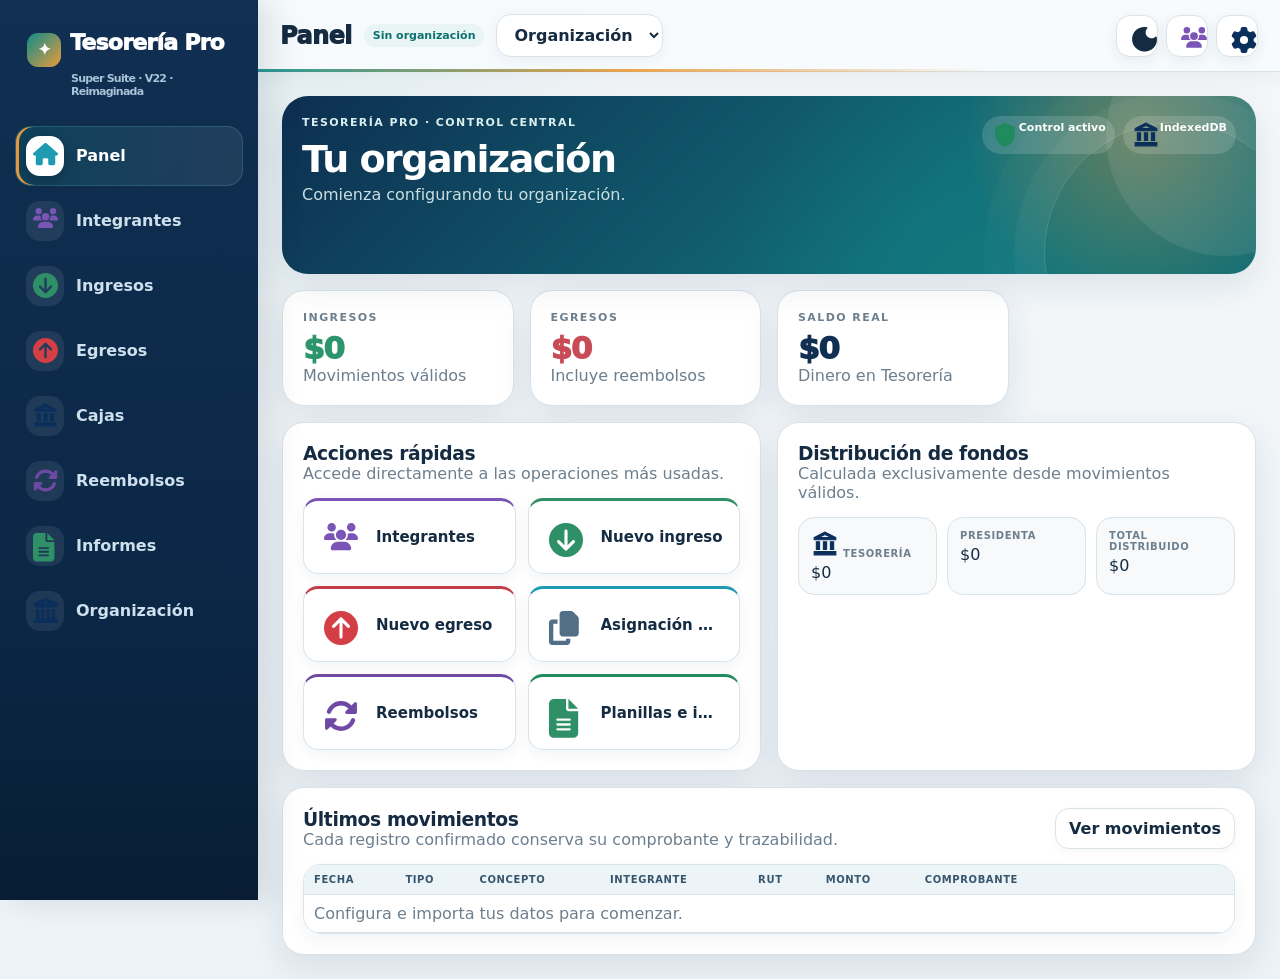
==== commit 26af6611: "Add files via upload" ====
--- a/index.html
+++ b/index.html
@@ -1,4 +1,4 @@
-<!doctype html><html lang="es"><head><meta charset="utf-8"><meta name="viewport" content="width=device-width,initial-scale=1,viewport-fit=cover"><meta name="theme-color" content="#0b2f5b"><meta name="description" content="Tesorería Pro · gestión integral de organizaciones, integrantes, cuotas, movimientos, reembolsos, informes y planillas."><link rel="manifest" href="./manifest.json"><link rel="icon" href="./favicon.svg" type="image/svg+xml"><title>Tesorería Pro V22 · Super Suite</title><style>:root{--bg:#f3f7fb;--surface:#fff;--surface2:#f7fafc;--ink:#17324d;--muted:#64798b;--line:#d4e0ea;--brand:#0b2f5b;--brand2:#1f5f8a;--accent:#1e9bb3;--good:#2f8f67;--warn:#d79527;--danger:#c53d49;--purple:#6e4aa5;--shadow:0 10px 28px rgba(11,47,91,.10);--r:18px}
+<!doctype html><html lang="es"><head><meta charset="utf-8"><meta name="viewport" content="width=device-width,initial-scale=1,viewport-fit=cover"><meta name="theme-color" content="#0b2f5b"><meta name="description" content="Tesorería Pro · gestión integral de organizaciones, integrantes, cuotas, movimientos, reembolsos, informes y planillas."><link rel="manifest" href="./manifest.json"><link rel="icon" href="./favicon.svg" type="image/svg+xml"><title>Tesorería Pro V22.2 · Reimaginada</title><style>:root{--bg:#f3f7fb;--surface:#fff;--surface2:#f7fafc;--ink:#17324d;--muted:#64798b;--line:#d4e0ea;--brand:#0b2f5b;--brand2:#1f5f8a;--accent:#1e9bb3;--good:#2f8f67;--warn:#d79527;--danger:#c53d49;--purple:#6e4aa5;--shadow:0 10px 28px rgba(11,47,91,.10);--r:18px}
 body.dark{--bg:#0f1822;--surface:#172635;--surface2:#1b2d3d;--ink:#edf5fb;--muted:#aebdca;--line:#385064;--brand:#72b9e8;--brand2:#4e94c4;--accent:#42c1d5;--good:#61c995;--warn:#e4b65a;--danger:#ff7b87;--purple:#a58be0;--shadow:0 12px 30px rgba(0,0,0,.28)}
 *{box-sizing:border-box}html,body{margin:0;min-height:100%;background:var(--bg);color:var(--ink);font-family:Inter,ui-sans-serif,system-ui,-apple-system,"Segoe UI",Arial,sans-serif}body{overflow-x:hidden}button,input,select,textarea{font:inherit}button{cursor:pointer}.app{min-height:100vh}.hide{display:none!important}
 .side{position:fixed;left:0;top:0;bottom:0;width:244px;background:linear-gradient(180deg,#163d68,#0b2f5b 70%,#0a274c);color:#fff;padding:18px 14px;z-index:20}.brand{font-weight:950;font-size:21px;padding:8px 10px 20px;letter-spacing:-.02em}.brand small{display:block;color:#c7ddeb;font-size:11px;font-weight:700;margin-top:5px}.nav button{width:100%;border:0;background:transparent;color:#cfe0ed;display:flex;align-items:center;gap:11px;padding:10px 11px;border-radius:14px;margin:4px 0;font-weight:850}.nav button:hover,.nav button.active{background:rgba(255,255,255,.13);color:#fff}.ico{width:38px;height:38px;border-radius:12px;display:grid;place-items:center;background:rgba(255,255,255,.08);flex:0 0 38px}.nav button.active .ico{background:rgba(66,193,213,.18)}
@@ -11,7 +11,7 @@
 .dark .mobileNav button.active[data-page="panel"]{background:#1e9bb3}.dark .mobileNav button.active[data-page="people"]{background:#7a55b5}.dark .mobileNav button.active[data-page="income"]{background:#1fa66b}.dark .mobileNav button.active[data-page="expense"]{background:#c94a3f}.dark .mobileNav button.active[data-page="boxes"]{background:#b8860f}.dark .mobileNav button.active[data-page="refunds"]{background:#a8397a}.dark .mobileNav button.active[data-page="reports"]{background:#218a5e}.dark .mobileNav button.active[data-page="org"]{background:#3f7fc7}.dark .mobileNav button.active[data-page="settings"]{background:#536f86}
 .main{margin-left:244px;min-width:0}.top{position:sticky;top:0;z-index:15;background:rgba(243,247,251,.94);backdrop-filter:blur(14px);border-bottom:1px solid var(--line);padding:11px 18px;display:flex;justify-content:space-between;gap:12px;align-items:center}.dark .top{background:rgba(15,24,34,.94)}.top h1{margin:0;font-size:21px}.tools{display:flex;gap:8px;align-items:center}.iconOnlyBtn{width:42px;height:42px;padding:0;display:grid;place-items:center;border-radius:13px}.iconOnlyBtn .actionIconSvg{width:21px;height:21px}.wrap{padding:20px;max-width:1500px;margin:auto}.grid{display:grid;grid-template-columns:repeat(12,minmax(0,1fr));gap:14px}.span12{grid-column:span 12}.span6{grid-column:span 6}.span4{grid-column:span 4}.span3{grid-column:span 3}
 .card{background:var(--surface);border:1px solid var(--line);border-radius:var(--r);box-shadow:var(--shadow);padding:18px}.hero{background:linear-gradient(135deg,#0d4a54,#236f7b);color:#fff;border:0;overflow:hidden;position:relative}.hero:after{content:"";position:absolute;width:240px;height:240px;border-radius:50%;right:-90px;top:-80px;background:rgba(255,255,255,.08)}.hero .muted{color:#c9dfe2}.label{font-size:11px;text-transform:uppercase;letter-spacing:.09em;font-weight:900;color:var(--muted)}.metric{font-size:27px;font-weight:950;margin-top:6px}.positive{color:var(--good)}.muted{color:var(--muted)}
-.sectionTitle{display:flex;justify-content:space-between;align-items:center;gap:12px;margin-bottom:13px}.sectionTitle h2,.sectionTitle h3{margin:0}.actions{display:flex;gap:7px;flex-wrap:wrap}.btn{border:1px solid var(--line);background:var(--surface);color:var(--ink);padding:9px 12px;border-radius:12px;font-weight:850;box-shadow:0 3px 10px rgba(0,0,0,.04)}.btn.primary{background:var(--brand);color:#fff;border-color:var(--brand)}.btn.accent{background:var(--accent);border-color:var(--accent);color:#fff}.btn.danger{color:var(--danger);border-color:#efc8cd}.btn.small{padding:7px 9px;font-size:12px}.search{width:100%;border:1px solid var(--line);padding:12px 14px;border-radius:13px;outline:0;background:var(--surface);color:var(--ink)}.search:focus{border-color:var(--brand);box-shadow:0 0 0 3px rgba(14,75,85,.08)}
+.sectionTitle{display:flex;justify-content:space-between;align-items:center;gap:12px;margin-bottom:13px}.sectionTitle h2,.sectionTitle h3{margin:0}.actions{display:flex;gap:7px;flex-wrap:wrap}.panelQuickActions{display:grid!important;grid-template-columns:repeat(2,minmax(0,1fr));gap:12px;width:100%;align-items:stretch}.panelQuickActions .btn{width:100%;min-width:0;height:76px;padding:12px 16px;display:flex;align-items:center;justify-content:flex-start;gap:14px;text-align:left;border-radius:15px;font-size:15px;box-shadow:0 4px 14px rgba(11,47,91,.06)}.panelQuickActions .btn .actionGlyph{flex:0 0 42px;width:42px;height:42px;display:grid;place-items:center}.panelQuickActions .btn .actionIconSvg{width:34px!important;height:34px!important}.panelQuickActions .btn span:last-child{font-weight:900;white-space:nowrap;overflow:hidden;text-overflow:ellipsis}.panelQuickActions .btn:nth-child(1){border-top:3px solid #7a55b5}.panelQuickActions .btn:nth-child(2){border-top:3px solid #2f8f67}.panelQuickActions .btn:nth-child(3){border-top:3px solid #c53d49}.panelQuickActions .btn:nth-child(4){border-top:3px solid #1e9bb3}.panelQuickActions .btn:nth-child(5){border-top:3px solid #6e4aa5}.panelQuickActions .btn:nth-child(6){border-top:3px solid #218a5e}.btn{border:1px solid var(--line);background:var(--surface);color:var(--ink);padding:9px 12px;border-radius:12px;font-weight:850;box-shadow:0 3px 10px rgba(0,0,0,.04)}.btn.primary{background:var(--brand);color:#fff;border-color:var(--brand)}.btn.accent{background:var(--accent);border-color:var(--accent);color:#fff}.btn.danger{color:var(--danger);border-color:#efc8cd}.btn.small{padding:7px 9px;font-size:12px}.search{width:100%;border:1px solid var(--line);padding:12px 14px;border-radius:13px;outline:0;background:var(--surface);color:var(--ink)}.search:focus{border-color:var(--brand);box-shadow:0 0 0 3px rgba(14,75,85,.08)}
 .tableWrap{overflow:auto;border:1px solid var(--line);border-radius:14px}.table{width:100%;border-collapse:collapse;min-width:760px}.table th,.table td{padding:9px 10px;border-bottom:1px solid var(--line);white-space:nowrap;text-align:left;vertical-align:middle}.table th{background:#f1f6f9;color:#536b7d;font-size:10px;text-transform:uppercase;letter-spacing:.06em;position:sticky;top:0;z-index:2}.dark .table th{background:#203342;color:#dce9f3}.table tbody tr:hover{background:#f7fbfd}.table th:last-child,.table td:last-child{min-width:210px}.person{display:flex;align-items:center;gap:10px}.avatar{width:42px;height:42px;border-radius:50%;overflow:hidden;display:grid;place-items:center;background:#e5edf4;color:var(--brand);font-weight:950;flex:0 0 42px}
 .table .person .avatar{background:#f0eafa;color:#7a55b5}.avatar img{width:100%;height:100%;object-fit:cover}.profileAvatar{width:72px;height:72px;flex-basis:72px;font-size:25px}.rowbtn{border:0;background:#eef4f7;color:var(--brand);padding:7px 10px;border-radius:10px;font-weight:850}.pill{display:inline-flex;border-radius:999px;padding:5px 9px;font-size:11px;font-weight:900;background:#edf3f3}.pill.good{background:#eaf2ec;color:#146f54}.pill.extra{background:#fff0e5;color:#a24f00}.pill.refund{background:#f0ecff;color:#6851a6}.reversalStatus{display:inline-flex;border-radius:999px;padding:5px 8px;background:#f0e9f9;color:#6e4aa5;font-size:11px;font-weight:900}.empty{text-align:center;padding:30px;color:var(--muted)}
 .detailGrid{display:grid;grid-template-columns:repeat(3,minmax(0,1fr));gap:10px}
@@ -64,7 +64,7 @@
 .quickAction.income{background:linear-gradient(135deg,#2bb578,#0d7a4c)}
 .quickAction.expense{background:linear-gradient(135deg,#e2574c,#b73832)}
 .quickAction.refund{background:linear-gradient(135deg,#a566e0,#6e3fae)}
-@media(max-width:520px){.fichaHeroName{font-size:16px}.fichaHeroMeta{font-size:10.5px}.quickAction{font-size:10.5px;padding:11px 4px}}
+@media(max-width:520px){.fichaHeroName{font-size:16px}.fichaHeroMeta{font-size:10.5px}.quickAction{font-size:10.5px;padding:11px 4px}.panelQuickActions{grid-template-columns:1fr;gap:10px}.panelQuickActions .btn{height:68px;padding:10px 14px;font-size:14px}.panelQuickActions .btn .actionGlyph{flex-basis:40px;width:40px;height:40px}.panelQuickActions .btn .actionIconSvg{width:31px!important;height:31px!important}}
 .modal{display:none;position:fixed;inset:0;background:rgba(9,34,39,.58);z-index:60;padding:10px;align-items:flex-start;justify-content:center;overflow-y:auto;-webkit-overflow-scrolling:touch;overscroll-behavior:contain}.modal.open{display:flex}.dialog{width:min(940px,100%);background:var(--surface);border-radius:22px;padding:18px;box-shadow:0 30px 100px rgba(0,0,0,.28);margin:8px auto 24px;overflow:visible}.dialog .sectionTitle{position:sticky;top:-18px;background:var(--surface);padding:4px 0 12px;z-index:5}.form{display:grid;grid-template-columns:repeat(2,minmax(0,1fr));gap:12px}.form label{font-size:12px;font-weight:850;color:var(--muted)}.form input,.form select,.form textarea{width:100%;margin-top:5px;padding:10px;border:1px solid var(--line);border-radius:10px;background:var(--surface);color:var(--ink)}.form textarea{min-height:90px}.full{grid-column:1/-1}.dialogActions{display:flex;justify-content:flex-end;gap:8px;flex-wrap:wrap;margin-top:8px}.receiptActions{display:grid;grid-template-columns:repeat(4,minmax(0,1fr));gap:10px;margin-top:14px}.settingsList{display:grid;gap:10px}.settingsItem{display:flex;align-items:center;justify-content:space-between;gap:12px;padding:15px 16px;border:1px solid var(--line);border-radius:15px;background:var(--surface)}.settingsItem b{display:flex;align-items:center;gap:6px}.settingsItem small{display:block;color:var(--muted);margin-top:3px}.reportFilter{display:grid;grid-template-columns:repeat(auto-fill,minmax(148px,1fr));gap:10px}
 .reportFilter button{border:1px solid var(--line);background:var(--surface);border-radius:16px;padding:14px 10px;display:flex;flex-direction:column;align-items:center;justify-content:flex-start;gap:8px;text-align:center;font-weight:800;font-size:12.5px;color:var(--ink);cursor:pointer;min-height:106px;box-shadow:0 3px 10px rgba(0,0,0,.04);line-height:1.25}
 .reportFilter button .ico{width:38px;height:38px;border-radius:12px;background:rgba(11,47,91,.08);display:grid;place-items:center;flex:0 0 38px}
@@ -74,6 +74,7 @@
 @media(max-width:520px){.reportFilter{grid-template-columns:repeat(2,1fr)}.reportFilter button{min-height:98px;font-size:12px}}.sheetHint{font-size:12px;color:var(--muted);margin-top:7px}.reportSummary{display:grid;grid-template-columns:repeat(auto-fit,minmax(170px,1fr));gap:8px;margin-top:12px}.bankBox{background:#eef6f4;border:1px solid #d4e8e3;border-radius:15px;padding:14px}.bankBox b{color:var(--brand)}.notice{padding:12px 14px;border-radius:12px;background:#fff4db;border:1px solid #f1dfb0;color:#775719}.successBox{padding:12px 14px;border-radius:12px;background:#eef3ef;border:1px solid #d9e4dc;color:#3d684e}
 .mobileNav{display:none}
 @media(max-width:900px){.side{display:none}.main{margin-left:0;padding-bottom:82px}.top{padding:9px 11px}.top h1{font-size:18px}.wrap{padding:12px}.span3,.span4,.span6{grid-column:span 12}.form,.detailGrid{grid-template-columns:1fr}.dialog{padding:14px;margin:0 auto 18px;border-radius:20px}.dialog .sectionTitle{top:-14px}.table{min-width:820px}.actionGrid{grid-template-columns:repeat(3,minmax(0,1fr));gap:8px}.actionBtn{min-height:70px}.actionBtn .actionIconSvg{width:25px;height:25px}.fichaActions{grid-template-columns:repeat(3,minmax(0,1fr));gap:9px}.fichaActions .actionBtn{min-height:74px}.fichaNameOnly{font-size:20px}.receiptActions{grid-template-columns:repeat(2,minmax(0,1fr))}.mobileNav{display:grid;grid-template-columns:repeat(8,minmax(0,1fr));position:fixed;left:0;right:0;bottom:0;background:rgba(255,255,255,.97);backdrop-filter:blur(16px);border-top:1px solid #c4d8e7;box-shadow:0 -8px 26px rgba(11,47,91,.14);z-index:30;padding:5px 2px calc(5px + env(safe-area-inset-bottom))}.dark .mobileNav{background:rgba(23,38,53,.97);border-top-color:#385064}.mobileNav button{border:0;background:transparent;color:#5d7183;font-size:8px;font-weight:900;padding:3px 1px;border-radius:10px;display:flex;flex-direction:column;align-items:center;justify-content:center;gap:2px;min-width:0;height:54px;line-height:1.05;overflow:hidden}.mobileNav button.active{background:#e7f4f3;color:var(--brand)}.dark .mobileNav button{color:#b7c9d7}.dark .mobileNav button.active{background:#203342}.mobileNav .navAction{width:21px;height:21px;flex:0 0 21px;margin:0 auto}.mobileNav .actionIconSvg{width:19px;height:19px}.mobileNav button span:last-child{display:block;max-width:100%;overflow:hidden;text-overflow:ellipsis;white-space:nowrap}.masterSheet{min-width:1200px}
+@media(max-width:900px){.panelQuickActions{grid-template-columns:repeat(2,minmax(0,1fr));gap:9px}.panelQuickActions .btn{min-height:76px;font-size:13px;padding:10px 9px}.panelQuickActions .btn .actionGlyph{flex-basis:30px;width:30px;height:30px}.panelQuickActions .btn .actionIconSvg{width:27px!important;height:27px!important}}
 @media(max-width:900px){.masterSheet{min-width:0}}.masterSheet td{font-size:13px}.statusSelect{min-width:96px;max-width:104px}.receiptBox{font-size:10px}}
 @media(max-width:480px){.wrap{padding:10px}.fichaActions{gap:8px}.fichaActions .actionBtn{min-height:72px}.fichaActions .actionBtn small{font-size:9px}.actionBtn small{font-size:9px}.table th,.table td{padding:8px 8px}.iconOnlyBtn{width:40px;height:40px}}
 @media print{.side,.top,.mobileNav,.noPrint{display:none!important}.main{margin:0}.wrap{padding:0}.card{box-shadow:none;border:1px solid #ddd}.spreadsheet{overflow:visible}.spreadsheet table{min-width:0;width:100%}}
@@ -105,17 +106,41 @@
 .modal{z-index:1000!important}.dialog{z-index:1001;position:relative}.mobileNav{z-index:900}
 .mobileNav button{border-top:3px solid transparent}.mobileNav button.active{box-shadow:0 -3px 0 currentColor inset}
 @media(max-width:900px){.wrap{padding-bottom:18px}.top{padding-top:12px}.hero{min-height:140px}.mobileNav{padding-top:7px}.mobileNav button{height:58px}.mobileNav .navAction{width:34px!important;height:34px!important}.mobileNav .actionIconSvg{width:30px!important;height:30px!important}.mobileNav button span:last-child{font-size:9px}.actionGrid{grid-template-columns:repeat(4,minmax(0,1fr))!important}.dialog{max-height:calc(100vh - 22px);overflow:auto}.dialogActions{position:sticky;bottom:-1px}}
-.orgSelector{max-width:240px;border:1px solid var(--line);background:var(--surface);color:var(--ink);padding:9px 12px;border-radius:12px;font-weight:800;outline:0}.orgSelector:focus{border-color:var(--brand);box-shadow:0 0 0 3px rgba(14,75,85,.08)}@media(max-width:900px){.orgSelector{max-width:150px;font-size:12px;padding:8px}.orgBadge{display:none}}</style></head><body><div class="app"><aside class="side"><div class="brand">Tesorería Pro<small>Super Suite · V22 · Gestión inteligente</small></div><nav class="nav" id="nav"></nav></aside><main class="main"><header class="top"><div style="display:flex;align-items:center;gap:12px;min-width:0"><h1 id="title">Panel</h1><span id="orgBadge" class="pill" style="max-width:28vw;overflow:hidden;text-overflow:ellipsis;white-space:nowrap;background:#e8f5f4;color:#0b706f">Sin organización</span><select id="orgSelector" class="orgSelector" onchange="switchOrganization(this.value)" aria-label="Organización activa"></select></div><div class="tools" aria-label="Herramientas"><button class="btn iconOnlyBtn" onclick="toggleTheme()" title="Cambiar tema" aria-label="Cambiar tema"><span id="topThemeIcon"></span></button><button class="btn iconOnlyBtn" onclick="go('contacts')" title="Contactos" aria-label="Contactos"><span id="topContactsIcon"></span></button><button class="btn iconOnlyBtn" onclick="go('settings')" title="Configuración" aria-label="Configuración"><span id="topSettingsIcon"></span></button></div></header><div class="wrap" id="view"></div></main></div><nav class="mobileNav" id="mobileNav"></nav><div class="modal" id="modal"><div class="dialog" id="dialog"></div></div><input id="file" type="file" accept=".json,.xlsx,.xls,.csv" class="hide"><script>
-const INITIAL={"schema":"tesoreria-pro-v22","schemaVersion":10,"source":"APP_LIMPIA_SIN_DATOS","organization":{"id":"ORG001","Nombre de la organización":"","Tipo de organización":"","Establecimiento / institución":"","Año":"2026","RUT organización":"","Dirección":"","Correo":"","Teléfono":"","Representante":"","RUT representante":"","Tesorero/a":"","RUT tesorero/a":"","Teléfono tesorero/a":"","Correo tesorero/a":"","Banco de la organización":"","Tipo de cuenta":"","Número de cuenta":"","Titular de la cuenta":"","RUT titular":"","Correo transferencias":""},"organizations":[],"people":[],"memberships":[],"contacts":[],"relationships":[],"movements":[],"contributions":[],"reimbursements":[],"accounts":[],"receipts":[],"approvals":[],"auditLog":[],"quotaConfigs":[],"settings":{}};
+.orgSelector{max-width:240px;border:1px solid var(--line);background:var(--surface);color:var(--ink);padding:9px 12px;border-radius:12px;font-weight:800;outline:0}.orgSelector:focus{border-color:var(--brand);box-shadow:0 0 0 3px rgba(14,75,85,.08)}@media(max-width:900px){.orgSelector{max-width:150px;font-size:12px;padding:8px}.orgBadge{display:none}}
+/* V22 REIMAGINADA · visual redesign — functionality preserved */
+:root{
+ --bg:#eef3f7;--surface:#ffffff;--surface2:#f7f9fb;--ink:#142b42;--muted:#6d7f8e;--line:#d9e3ea;
+ --brand:#102f52;--brand2:#174d78;--accent:#0f8d8a;--accent2:#e89a3b;--good:#2d956d;--warn:#d59627;--danger:#c84b56;--purple:#7355ad;
+ --shadow:0 12px 34px rgba(16,47,82,.10);--r:22px
+}
+body{background:radial-gradient(circle at 10% -10%,rgba(15,141,138,.09),transparent 34%),linear-gradient(180deg,#f5f8fa 0%,#edf3f7 100%);}
+.side{width:258px;padding:20px 15px;background:linear-gradient(180deg,#102f52 0%,#0b2746 68%,#081d34 100%);box-shadow:12px 0 30px rgba(10,35,60,.12)}
+.brand{padding:10px 12px 22px;font-size:22px;letter-spacing:-.035em}.brand:before{content:'✦';display:inline-grid;place-items:center;width:34px;height:34px;border-radius:11px;background:linear-gradient(135deg,#0f8d8a,#e89a3b);margin-right:9px;font-size:16px;vertical-align:-5px;color:#fff}.brand small{margin-left:44px;color:#a9c4d9}
+.nav{margin-top:6px}.nav button{padding:9px 10px;margin:5px 0;border:1px solid transparent;border-radius:16px;transition:.18s}.nav button:hover{background:rgba(255,255,255,.08);transform:translateX(2px)}.nav button.active{background:linear-gradient(90deg,rgba(15,141,138,.22),rgba(255,255,255,.08));border-color:rgba(113,205,204,.20);box-shadow:inset 3px 0 0 #e89a3b}.nav button.active .ico{background:linear-gradient(135deg,#0f8d8a,#177d93);box-shadow:0 8px 18px rgba(15,141,138,.24)}
+.ico{width:42px;height:42px;border-radius:14px}.nav button[data-page] .ico{color:#fff}.nav button[data-page="people"] .ico{color:#d8c8ff}.nav button[data-page="income"] .ico{color:#8de0bd}.nav button[data-page="expense"] .ico{color:#ffaaa0}.nav button[data-page="boxes"] .ico{color:#ffe28d}.nav button[data-page="refunds"] .ico{color:#f1b5da}.nav button[data-page="reports"] .ico{color:#9bdcff}.nav button[data-page="org"] .ico{color:#a8d5ff}.nav button[data-page="settings"] .ico{color:#d5e0ea}
+.main{margin-left:258px}.top{padding:14px 22px;background:rgba(248,251,253,.88);box-shadow:0 6px 24px rgba(16,47,82,.06)}.top h1{font-size:24px;font-weight:950}.orgBadge{font-weight:850}.orgSelector{border-radius:15px;padding:10px 13px;box-shadow:0 4px 14px rgba(16,47,82,.05)}.iconOnlyBtn{border-radius:14px;background:#fff;box-shadow:0 4px 14px rgba(16,47,82,.07)}
+.wrap{padding:24px;max-width:1540px}.grid{gap:16px}.card{border-radius:22px;padding:20px;box-shadow:var(--shadow);border-color:#d8e2e9}.card:hover{transform:translateY(-1px);box-shadow:0 18px 40px rgba(16,47,82,.12)}.hero{min-height:178px;background:radial-gradient(circle at 88% 22%,rgba(232,154,59,.38),transparent 20%),radial-gradient(circle at 72% 110%,rgba(15,141,138,.34),transparent 35%),linear-gradient(135deg,#0d2e50,#126c78 66%,#176f73);border-radius:26px}.hero:before{content:'';position:absolute;inset:auto -50px -110px auto;width:260px;height:260px;border:1px solid rgba(255,255,255,.16);border-radius:50%;box-shadow:0 0 0 30px rgba(255,255,255,.035),0 0 0 60px rgba(255,255,255,.02)}
+.label{letter-spacing:.13em}.metric{font-size:31px}.sectionTitle{margin-bottom:15px}.sectionTitle h2,.sectionTitle h3{letter-spacing:-.02em}.btn{border-radius:14px;padding:10px 13px}.btn.primary{background:linear-gradient(135deg,#102f52,#174d78)}.btn.accent{background:linear-gradient(135deg,#0f8d8a,#157c88)}
+.search{border-radius:16px;padding:13px 15px;box-shadow:inset 0 1px 2px rgba(16,47,82,.03)}.tableWrap,.spreadsheet{border-radius:18px;box-shadow:0 7px 20px rgba(16,47,82,.05)}.table th{background:#edf4f7;color:#37566e}.spreadsheet th{background:#d9ebe8;color:#15394c}.spreadsheet .sticky{background:#fff}.spreadsheet th.sticky{background:#cfe3df}
+.detail{border-radius:16px}.contactCard{border-radius:18px;box-shadow:0 6px 18px rgba(16,47,82,.05)}
+.fichaHeroTools.fichaActions .actionBtn{border-radius:16px;min-height:74px;box-shadow:0 5px 15px rgba(16,47,82,.06)}
+.mobileNav{background:rgba(255,255,255,.94)!important;border-top:1px solid #d9e3ea!important;box-shadow:0 -10px 28px rgba(16,47,82,.10)!important;backdrop-filter:blur(18px);padding:7px 7px calc(7px + env(safe-area-inset-bottom))!important;gap:5px!important}
+.mobileNav button{border:0!important;border-radius:15px!important;background:transparent!important;box-shadow:none!important;color:#5e7280!important;min-height:57px!important;height:57px!important;padding:5px 3px!important}.mobileNav button .navAction{background:#eef4f7;border-radius:13px;width:35px!important;height:35px!important;display:grid!important;place-items:center!important}.mobileNav button .navAction .actionIconSvg{width:23px!important;height:23px!important}.mobileNav button span:last-child{font-size:9px!important;font-weight:850;color:#536b79!important}.mobileNav button.active{background:linear-gradient(180deg,#e8f7f5,#f5fbfa)!important;box-shadow:inset 0 -3px 0 #0f8d8a!important}.mobileNav button.active .navAction{background:linear-gradient(135deg,#0f8d8a,#157c88)!important;color:#fff!important;box-shadow:0 5px 12px rgba(15,141,138,.22)}.mobileNav button.active span:last-child{color:#0b6f6c!important}.mobileNav .moreNavBtn .navAction{background:#fff2e3!important;color:#c2761d!important}
+.moreSheet{padding:2px}.moreHead{display:flex;justify-content:space-between;gap:16px;align-items:flex-start;padding:2px 2px 16px;border-bottom:1px solid var(--line)}.moreHead h2{margin:4px 0 3px;font-size:24px}.moreHead p{margin:0;color:var(--muted)}.eyebrow{font-size:10px;letter-spacing:.13em;font-weight:950;color:var(--accent)}.moreGrid{display:grid;grid-template-columns:repeat(2,minmax(0,1fr));gap:10px;margin-top:16px}.moreItem{display:grid;grid-template-columns:44px 1fr 20px;align-items:center;gap:11px;text-align:left;border:1px solid var(--line);background:var(--surface);border-radius:17px;padding:12px;color:var(--ink);transition:.15s}.moreItem:hover{transform:translateY(-1px);border-color:#a9c8d5;box-shadow:0 8px 20px rgba(16,47,82,.08)}.moreIcon{width:44px;height:44px;border-radius:14px;background:#edf5f7;display:grid;place-items:center;color:var(--accent)}.moreItem b{display:block}.moreItem small{display:block;color:var(--muted);margin-top:2px}.moreArrow{color:#8093a1}
+@media(max-width:900px){.side{display:none}.main{margin-left:0}.wrap{padding:12px 12px 96px}.top{padding:10px 12px;gap:8px;flex-wrap:wrap}.top>div:first-child{width:100%;justify-content:space-between}.top h1{font-size:21px}.orgSelector{max-width:145px}.tools{margin-left:auto}.hero{min-height:170px}.grid{gap:12px}.card{padding:16px;border-radius:20px}.moreGrid{grid-template-columns:1fr}.moreItem{min-height:70px}.mobileNav{display:grid!important;grid-template-columns:repeat(6,minmax(0,1fr));position:fixed!important;left:0;right:0;bottom:0;z-index:900}.dialog{max-height:calc(100vh - 18px)}}
+@media(min-width:901px){.mobileNav{display:none!important}}
+</style></head><body><div class="app"><aside class="side"><div class="brand">Tesorería Pro<small>Super Suite · V22 · Reimaginada</small></div><nav class="nav" id="nav"></nav></aside><main class="main"><header class="top"><div style="display:flex;align-items:center;gap:12px;min-width:0"><h1 id="title">Panel</h1><span id="orgBadge" class="pill" style="max-width:28vw;overflow:hidden;text-overflow:ellipsis;white-space:nowrap;background:#e8f5f4;color:#0b706f">Sin organización</span><select id="orgSelector" class="orgSelector" onchange="switchOrganization(this.value)" aria-label="Organización activa"></select></div><div class="tools" aria-label="Herramientas"><button class="btn iconOnlyBtn" onclick="toggleTheme()" title="Cambiar tema" aria-label="Cambiar tema"><span id="topThemeIcon"></span></button><button class="btn iconOnlyBtn" onclick="go('contacts')" title="Contactos" aria-label="Contactos"><span id="topContactsIcon"></span></button><button class="btn iconOnlyBtn" onclick="go('settings')" title="Configuración" aria-label="Configuración"><span id="topSettingsIcon"></span></button></div></header><div class="wrap" id="view"></div></main></div><nav class="mobileNav" id="mobileNav"></nav><div class="modal" id="modal"><div class="dialog" id="dialog"></div></div><input id="file" type="file" accept=".json,.xlsx,.xls,.csv" class="hide"><script>
+const INITIAL={"schema":"tesoreria-pro-v22-reimaginada","schemaVersion":10,"source":"APP_LIMPIA_SIN_DATOS","organization":{"id":"ORG001","Nombre de la organización":"","Tipo de organización":"","Establecimiento / institución":"","Año":"2026","RUT organización":"","Dirección":"","Correo":"","Teléfono":"","Representante":"","RUT representante":"","Tesorero/a":"","RUT tesorero/a":"","Teléfono tesorero/a":"","Correo tesorero/a":"","Banco de la organización":"","Tipo de cuenta":"","Número de cuenta":"","Titular de la cuenta":"","RUT titular":"","Correo transferencias":""},"organizations":[],"people":[],"memberships":[],"contacts":[],"relationships":[],"movements":[],"contributions":[],"reimbursements":[],"accounts":[],"receipts":[],"approvals":[],"auditLog":[],"quotaConfigs":[],"settings":{}};
 let data=JSON.parse(JSON.stringify(INITIAL)), page='panel', query='';
 const MONTHS=['Marzo','Abril','Mayo','Junio','Julio','Agosto','Septiembre','Octubre','Noviembre','Diciembre'];
 const MONTH_NUM=MONTHS.map((_,i)=>i+3), YEAR=Number(data.metadata?.currentYear||2026), CURRENT_MONTH=Number(data.metadata?.currentMonth||8);
 const STATUS_OPTIONS=['','AL DÍA','PENDIENTE','CANCELADO','REVERSA','ANULADO','EXIMIDO','NO PARTICIPA','NO APLICA','VENCIDO'];
+const APP_VERSION="22.1";
 const navItems=[['panel','home','Panel'],['people','people','Integrantes'],['income','income','Ingresos'],['expense','expense','Egresos'],['boxes','bank','Cajas'],['refunds','refund','Reembolsos'],['reports','report','Informes'],['org','organization','Organización']];
 const $=id=>document.getElementById(id), money=n=>new Intl.NumberFormat('es-CL',{style:'currency',currency:'CLP',maximumFractionDigits:0}).format(Number(n)||0), esc=s=>String(s??'').replace(/[&<>"']/g,c=>({'&':'&amp;','<':'&lt;','>':'&gt;','"':'&quot;',"'":'&#39;'}[c]));
 const people=()=>data.people||[], moves=()=>data.movements||[], contribs=()=>data.contributions||[], findPerson=name=>people().find(p=>p.name===name);
 const uid=(prefix='ID')=>prefix+'-'+Date.now().toString(36)+'-'+Math.random().toString(36).slice(2,7);
-const IDB_NAME='tesoreria-pro-v22';
+const IDB_NAME='tesoreria-pro-v22-reimaginada';
 const IDB_VERSION=2;
 const IDB_STORES=['meta','organizations','people','memberships','contacts','relationships','movements','contributions','reimbursements','accounts','receipts','approvals','auditLog','settings'];
 let storageMode='indexedDB';
@@ -134,7 +159,7 @@
  return new Promise((resolve,reject)=>{const tx=db.transaction(IDB_STORES,'readonly');const out={};
   tx.onerror=()=>reject(tx.error);
   tx.oncomplete=()=>{const hasPeople=Array.isArray(out.people)&&out.people.length; resolve(hasPeople?{
-    schema:'tesoreria-pro-v22',schemaVersion:10,organization:(out.meta?.find(x=>x.id==='organization')||{}).value||INITIAL.organization,
+    schema:'tesoreria-pro-v22-reimaginada',schemaVersion:10,organization:(out.meta?.find(x=>x.id==='organization')||{}).value||INITIAL.organization,
     organizations:out.organizations||[],people:out.people||[],memberships:out.memberships||[],contacts:out.contacts||[],relationships:out.relationships||[],
     movements:out.movements||[],contributions:out.contributions||[],reimbursements:out.reimbursements||[],accounts:out.accounts||[],receipts:out.receipts||[],approvals:out.approvals||[],auditLog:out.auditLog||[],quotaConfigs:(out.meta?.find(x=>x.id==='quotaConfigs')||{}).value||[],settings:(out.settings||[]).reduce((a,x)=>(a[x.id]=x.value,a),{})
   }:null)};
@@ -224,7 +249,7 @@
   for(const a of data.accounts){ a.organizationId ||= currentOrgId; }
   if(!data.memberships.length) data.people.forEach(p=>currentOrgIdsForPerson(p).forEach(oid=>data.memberships.push({id:`MEM-${p.id}-${oid}`,personId:p.id,organizationId:oid,role:p.roles||'Integrante',status:'active'})));
   for(const m of data.movements){ if(!m.receiptId && m.receipt) m.legacyDocumentNumber=m.receipt; if(m.receiptId&&!data.receipts.some(r=>r.movementId===m.id)) data.receipts.push({id:'REC-'+m.id,movementId:m.id,receiptId:m.receiptId,organizationId:m.organizationId||currentOrgId,type:m.type,date:m.date,person:m.person||'',rut:m.rut||'',concept:m.concept||'',amount:Number(m.amount||0),method:m.method||'',documentNumber:m.legacyDocumentNumber||m.receipt||'',status:m.status||'Registrado'}); }
-  data.schemaVersion=10; data.schema='tesoreria-pro-v22';
+  data.schemaVersion=10; data.schema='tesoreria-pro-v22-reimaginada';
 }
 function receiptId(type){const map={Ingreso:'ING',Egreso:'EGR',Reembolso:'REE',Aporte:'APO'};const pre=map[type]||'MOV';const used=[...(moves().map(m=>m.receiptId||'')),...(data.receipts||[]).map(r=>r.receiptId||'')].filter(x=>String(x).startsWith(pre+'-'+YEAR));const max=used.reduce((n,x)=>Math.max(n,Number(String(x).match(/(\d+)$/)?.[1]||0)),0);return `${pre}-${YEAR}-${String(max+1).padStart(5,'0')}`}
 
@@ -344,7 +369,17 @@
 function bindRutInputs(){document.querySelectorAll('input[id*="rut"],input[id="er"],input[id="ebr"],input[id="orut"],input[id="otrut"],input[id="obr"],input[id="noRut"],input[id="noHolderRut"],input[id="tgr"]').forEach(el=>{el.inputMode='text';el.autocomplete='off';el.addEventListener('input',()=>{const pos=el.selectionStart;el.value=formatRut(el.value);try{el.setSelectionRange(el.value.length,el.value.length)}catch(e){}});if(el.value)el.value=formatRut(el.value)})}
 function toggleTheme(){document.body.classList.toggle('dark');const dark=document.body.classList.contains('dark');localStorage.setItem('tesoreria-theme',dark?'dark':'light');const icon=$('topThemeIcon');if(icon)icon.innerHTML=actionIcon(dark?'sun':'moon');const meta=document.querySelector('meta[name=theme-color]');if(meta)meta.content=dark?'#0e1720':'#0b2f5b'}
 function applyTheme(){const dark=localStorage.getItem('tesoreria-theme')==='dark';document.body.classList.toggle('dark',dark);setTimeout(()=>{const icon=$('topThemeIcon');if(icon)icon.innerHTML=actionIcon(dark?'sun':'moon');const meta=document.querySelector('meta[name=theme-color]');if(meta)meta.content=dark?'#0e1720':'#0b2f5b'},0)}
-function nav(){ $('topSettingsIcon').innerHTML=actionIcon('settings'); $('topContactsIcon').innerHTML=actionIcon('people'); $('nav').innerHTML=navItems.map(n=>`<button class="${page===n[0]?'active':''}" data-page="${n[0]}" onclick="go('${n[0]}')"><span class="ico">${actionIcon(n[1])}</span><span>${n[2]}</span></button>`).join(''); $('mobileNav').innerHTML=navItems.map(n=>`<button class="${page===n[0]?'active':''}" data-page="${n[0]}" onclick="go('${n[0]}')"><span class="navAction">${actionIcon(n[1])}</span><span>${n[2]}</span></button>`).join('') }
+function nav(){
+ $('topSettingsIcon').innerHTML=actionIcon('settings');
+ $('topContactsIcon').innerHTML=actionIcon('people');
+ $('nav').innerHTML=navItems.map(n=>`<button class="${page===n[0]?'active':''}" data-page="${n[0]}" onclick="go('${n[0]}')"><span class="ico">${actionIcon(n[1])}</span><span>${n[2]}</span></button>`).join('');
+ const primary=[['panel','home','Inicio'],['people','people','Personas'],['income','income','Ingresos'],['expense','expense','Egresos'],['reports','report','Planillas']];
+ $('mobileNav').innerHTML=primary.map(n=>`<button class="${page===n[0]?'active':''}" data-page="${n[0]}" onclick="go('${n[0]}')"><span class="navAction">${actionIcon(n[1])}</span><span>${n[2]}</span></button>`).join('')+`<button class="moreNavBtn" onclick="openMoreNav()"><span class="navAction">${actionIcon('menu')}</span><span>Más</span></button>`;
+}
+function openMoreNav(){
+ $('dialog').innerHTML=`<div class="moreSheet"><div class="moreHead"><div><div class="eyebrow">NAVEGACIÓN</div><h2>Más herramientas</h2><p>Todo lo que necesitas, sin saturar la barra.</p></div><button class="iconOnlyBtn" onclick="closeModal()" title="Cerrar">${actionIcon('close')}</button></div><div class="moreGrid">${[['boxes','bank','Cajas','Gestiona los fondos'],['refunds','refund','Reembolsos','Solicitudes y pagos'],['org','organization','Organización','Datos institucionales'],['contacts','people','Contactos','Personas relacionadas'],['settings','settings','Configuración','Preferencias y datos'],['income','income','Ingresos','Registrar ingresos'],['expense','expense','Egresos','Registrar gastos']].map(n=>`<button class="moreItem" onclick="closeModal();go('${n[0]}')"><span class="moreIcon">${actionIcon(n[1])}</span><span><b>${n[2]}</b><small>${n[3]}</small></span><span class="moreArrow">${actionIcon('chevron')}</span></button>`).join('')}</div></div>`; openModal();
+}
+
 function switchOrganization(id){const o=(data.organizations||[]).find(x=>x.id===id);if(!o)return;data.organization=o;persist();render()}
 function go(p){page=p;query='';render()}
 function render(){nav();const ob=$('orgBadge');if(ob)ob.textContent=data.organization?.['Nombre de la organización']||'Sin organización';const os=$('orgSelector');if(os){os.innerHTML=(data.organizations||[]).map(o=>`<option value="${escAttr(o.id)}">${esc(o['Nombre de la organización']||o.name||'Organización')}</option>`).join('')||'<option value="">Sin organización</option>';os.value=data.organization?.id||'';}$('title').textContent=navItems.find(n=>n[0]===page)?.[2]||(page==='settings'?'Configuración':page==='contacts'?'Contactos':'Panel');({panel:renderPanel,people:renderPeople,income:renderIncome,expense:renderExpense,boxes:renderBoxes,refunds:renderRefunds,reports:renderReports,org:renderOrg,settings:renderSettings,contacts:renderContacts}[page]||renderPanel)();bindRutInputs()}
@@ -357,8 +392,8 @@
  <section class="card span3"><div class="label">Egresos</div><div class="metric" style="color:var(--danger)">${money(c.exp)}</div><div class="muted">Incluye reembolsos</div></section>
  <section class="card span3"><div class="label">Saldo real</div><div class="metric" style="color:var(--brand)">${money(c.real)}</div><div class="muted">Dinero en Tesorería</div></section>
  ${same?'':`<section class="card span3"><div class="label">Saldo teórico</div><div class="metric">${money(c.committed)}</div><div class="muted">Diferencia vs. saldo real: ${money(c.committed-c.real)}</div></section>`}
- <section class="card span6"><div class="sectionTitle"><div><h3>Acciones rápidas</h3><div class="muted">Accede directamente a las operaciones más usadas.</div></div></div><div class="actions">
- <button class="btn" onclick="go('people')">${actionIcon('people')} Integrantes</button><button class="btn" onclick="newMove('Ingreso')">${actionIcon('income')} Nuevo ingreso</button><button class="btn" onclick="newMove('Egreso')">${actionIcon('expense')} Nuevo egreso</button><button class="btn" onclick="newMassMove()">${actionIcon('copy')} Asignación masiva</button><button class="btn" onclick="go('reports')">${actionIcon('report')} Planillas e informes</button><button class="btn" onclick="go('refunds')">${actionIcon('refund')} Reembolsos</button>
+ <section class="card span6"><div class="sectionTitle"><div><h3>Acciones rápidas</h3><div class="muted">Accede directamente a las operaciones más usadas.</div></div></div><div class="actions panelQuickActions">
+ <button class="btn" onclick="go('people')">${actionIcon('people')} <span>Integrantes</span></button><button class="btn" onclick="newMove('Ingreso')">${actionIcon('income')} <span>Nuevo ingreso</span></button><button class="btn" onclick="newMove('Egreso')">${actionIcon('expense')} <span>Nuevo egreso</span></button><button class="btn" onclick="newMassMove()">${actionIcon('copy')} <span>Asignación masiva</span></button><button class="btn" onclick="go('refunds')">${actionIcon('refund')} <span>Reembolsos</span></button><button class="btn" onclick="go('reports')">${actionIcon('report')} <span>Planillas e informes</span></button>
  </div></section>
  <section class="card span6"><div class="sectionTitle"><div><h3>Distribución de fondos</h3><div class="muted">Calculada exclusivamente desde movimientos válidos.</div></div></div><div class="detailGrid"><div class="detail"><b>${actionIcon('bank')} Tesorería</b>${money(c.real)}</div><div class="detail"><b>Presidenta</b>${money(c.pres)}</div><div class="detail"><b>Total distribuido</b>${money(c.totalFunds)}</div></div></section>
  <section class="card span12"><div class="sectionTitle"><div><h3>Últimos movimientos</h3><div class="muted">Cada registro confirmado conserva su comprobante y trazabilidad.</div></div><button class="btn" onclick="go('income')">Ver movimientos</button></div><div class="tableWrap"><table class="table"><thead><tr><th>Fecha</th><th>Tipo</th><th>Concepto</th><th>Integrante</th><th>RUT</th><th>Monto</th><th>Comprobante</th></tr></thead><tbody>${vm.map(m=>`<tr><td>${esc(m.date||'')}</td><td>${esc(m.type||'')}</td><td>${esc(m.concept||'')}</td><td>${esc(m.person||'')}</td><td>${esc(m.rut||'')}</td><td><b>${money(m.amount)}</b></td><td><button class="receiptBox" onclick="receiptPreview('${esc(m.id)}')">${actionIcon('receipt')} ${esc(m.receiptId||'Comprobante')}</button></td></tr>`).join('')||`<tr><td colspan="7" class="empty">${setup?'Configura e importa tus datos para comenzar.':'Todavía no hay movimientos válidos.'}</td></tr>`}</tbody></table></div></section>
@@ -677,7 +712,8 @@
 const ICONS_REGULAR={email:{prefix:'far',iconName:'envelope',viewBox:512,path:'M502.3 190.8L327.4 336.4c-15.4 12.8-37.3 12.8-52.7 0L9.7 190.8C3.6 185.7 0 178.1 0 170V48C0 21.5 21.5 0 48 0h416c26.5 0 48 21.5 48 48v122c0 8.1-3.6 15.7-9.7 20.8zM464 64H48v81.7l200.2 167c4.6 3.8 11.1 3.8 15.7 0L464 145.7V64zM48 448h416V205.4L295.9 375.6c-23.1 19.2-56.7 19.2-79.8 0L48 205.4V448z'}};
 
 function actionIcon(name,regular=false){
- const aliases={ingreso:'income',egreso:'expense',reembolso:'refund',cuota:'calendar',comprobante:'receipt',guardar:'check',ver:'receipt',download:'pdf',cancel:'close',cancelar:'close',autorizar:'authorization'};
+ ICONS.menu={prefix:'fas',iconName:'bars',viewBox:24,path:'M4 6h16v2H4zM4 11h16v2H4zM4 16h16v2H4z'};ICONS.chevron={prefix:'fas',iconName:'chevron-right',viewBox:24,path:'M9 5l7 7-7 7 1.4 1.4L18.8 12 10.4 3.6z'};
+const aliases={ingreso:'income',egreso:'expense',reembolso:'refund',cuota:'calendar',comprobante:'receipt',guardar:'check',ver:'receipt',download:'pdf',cancel:'close',cancelar:'close',autorizar:'authorization'};
  const key=aliases[name]||name;
  const d=(regular&&ICONS_REGULAR[key])?ICONS_REGULAR[key]:ICONS[key];
  if(!d) return `<span class="actionGlyph" data-icon="${escAttr(key)}" aria-hidden="true"><svg class="actionIconSvg" viewBox="0 0 24 24"><path d="M5 5h14v14H5z" fill="none" stroke="currentColor" stroke-width="2"/><path d="M8 12h8M12 8v8" fill="none" stroke="currentColor" stroke-width="2" stroke-linecap="round"/></svg></span>`;
@@ -1016,7 +1052,7 @@
 }
 function openImport(){$('file').click()}
 function exportJSON(){
- const snapshot=JSON.parse(JSON.stringify(data)); snapshot.schema='tesoreria-pro-v22';snapshot.schemaVersion=10;snapshot.exportedAt=new Date().toISOString();snapshot.exportType='backup-operativo';
+ const snapshot=JSON.parse(JSON.stringify(data)); snapshot.schema='tesoreria-pro-v22-reimaginada';snapshot.schemaVersion=10;snapshot.exportedAt=new Date().toISOString();snapshot.exportType='backup-operativo';
  download(new Blob([JSON.stringify(snapshot,null,2)],{type:'application/json'}),`Tesoreria_Backup_${new Date().toISOString().slice(0,10)}.json`);toast('Respaldo JSON descargado');
 }
 function validateImportSnapshot(x){
@@ -1514,39 +1550,41 @@
 }
 
 function pdfSheetLandscape(mode){
- const BW=3000,BH=2121,S=2.7,W=Math.round(BW*S),H=Math.round(BH*S),left=48,right=48,contentW=BW-left-right;
+ const PW=842,PH=595,M=16,contentW=PW-M*2;
  const nums=configuredMonths(),names=nums.map(n=>MONTH_NAMES[n-1]),extras=reportExtraConcepts(),rows=planRows(mode);
  let headers,title,file;
  if(mode==='monthly'){headers=['Integrante','RUT',...names,'Total alumno'];title='Planilla de cuotas mensuales';file=`Planilla_Cuotas_Mensuales_${YEAR}.pdf`}
  else if(mode==='extra'){headers=['Integrante','RUT',...extras,'Total alumno'];title='Planilla de cuotas extraordinarias';file=`Planilla_Cuotas_Extraordinarias_${YEAR}.pdf`}
  else {headers=['Integrante','RUT',...extras,...names,'Total alumno'];title='Planilla general · cuotas mensuales y extraordinarias';file=`Planilla_General_${YEAR}.pdf`}
- const c=createPDFPage(W,H);const x=c.ctx;x.scale(S,S);
- x.fillStyle='#fafafa';x.fillRect(0,0,BW,BH);x.fillStyle='#0b2f5b';x.fillRect(0,0,BW,106);x.fillStyle='#1e9bb3';x.fillRect(0,106,BW,6);
- x.fillStyle='#fff';x.font='800 27px Arial';x.fillText(title,left,52);
- const vals=rows.flat();const grand=rows.reduce((s,r)=>s+reportAmount(r[r.length-1]),0);
- const extraStart=2, extraEnd=2+extras.length, monthStart=extraEnd;
+ const n=headers.length;
+ const weights=headers.map((h,i)=>i===0?2.35:i===1?.88:i===n-1?.98:1);
+ const sum=weights.reduce((a,b)=>a+b,0),widths=weights.map(w=>contentW*w/sum);
+ const headerH=38,rowH=n>20?14.5:n>14?16:18,top=62,footer=30,maxRows=Math.max(8,Math.floor((PH-top-footer-headerH-8)/rowH));
+ const pages=[];
+ for(let i=0;i<rows.length||i===0;i+=maxRows)pages.push(rows.slice(i,i+maxRows));
+ const grand=rows.reduce((s,r)=>s+reportAmount(r[r.length-1]),0);
+ const extraStart=2,extraEnd=2+extras.length,monthStart=extraEnd;
  const extraGrand=rows.reduce((s,r)=>s+extras.reduce((a,_,i)=>a+reportAmount(r[extraStart+i]),0),0);
  const monthlyGrand=rows.reduce((s,r)=>s+names.reduce((a,_,i)=>a+reportAmount(r[monthStart+i]),0),0);
- x.fillStyle='#dbe9e7';x.font='600 12px Arial';drawWrapped(x,`${data.organization['Nombre de la organización']||'Organización'}   ·   Total general ${money(grand)}   ·   Extraordinarias ${money(extraGrand)}   ·   Mensuales ${money(monthlyGrand)}`,left,76,contentW,15,2);
- const n=headers.length;
- const weights=headers.map((h,i)=>{if(i===0)return 2.55;if(i===1)return .92;if(i===n-1)return 1.05;return 1});
- const sum=weights.reduce((a,b)=>a+b,0),widths=weights.map(w=>contentW*w/sum);
- let y=128;const headerH=62;const footerH=86;const available=H-y-footerH-42;
- const rowH=Math.max(18,Math.min(29,Math.floor((available-headerH-38)/Math.max(rows.length,1))));
- const headFont=n>18?10:n>14?11:12, bodyFont=n>18?9.5:n>14?10.5:11.5;
- x.fillStyle='#e3e5e7';x.fillRect(left,y,contentW,headerH);x.font=`800 ${headFont}px Arial`;let xx=left;
- headers.forEach((h,i)=>{x.fillStyle='#343a3f';drawWrapped(x,h,xx+4,y+17,Math.max(24,widths[i]-8),headFont+1,3);xx+=widths[i]});y+=headerH;
- x.font=`500 ${bodyFont}px Arial`;
- rows.forEach((r,ri)=>{x.fillStyle=ri%2?'#fff':'#f7f7f7';x.fillRect(left,y,contentW,rowH);xx=left;r.forEach((v,i)=>{const txt=String(v??'');if(txt){x.fillStyle='#203b40';const maxLines=rowH>=24?2:1;drawWrapped(x,txt,xx+4,y+Math.min(rowH-5,bodyFont+6),Math.max(24,widths[i]-8),Math.max(8,bodyFont+1),maxLines)}xx+=widths[i]});y+=rowH});
- // Totales por columna y total general.
- x.fillStyle='#cfe2de';x.fillRect(left,y,contentW,44);x.fillStyle='#0b2f5b';x.font=`900 ${Math.max(7,bodyFont)}px Arial`;xx=left;
- headers.forEach((h,i)=>{let val='';if(i===0)val='TOTALES';else if(i<n-1){const t=rows.reduce((s,r)=>s+reportAmount(r[i]),0);if(t)val=money(t)}else if(grand)val=money(grand);if(val)drawWrapped(x,val,xx+4,y+21,Math.max(24,widths[i]-8),Math.max(8,bodyFont+1),2);xx+=widths[i]});
- y+=52;x.fillStyle='#f1f2f3';x.fillRect(left,y,contentW,40);x.fillStyle='#343a3f';x.font=`800 ${Math.max(8,bodyFont)}px Arial`;
- drawWrapped(x,`SUMA GENERAL ${money(grand)}   ·   SUMA EXTRAORDINARIAS ${money(extraGrand)}   ·   SUMA MENSUALES ${money(monthlyGrand)}`,left+8,y+21,contentW-16,11,1);
- x.fillStyle='#5b6e72';x.font='500 9px Arial';drawWrapped(x,orgPaymentLines().join('   ·   '),left,H-57,contentW,12,3);
- download(imagesToPDFSize([c],W,H,842,595,.985),file);
-}
-
+ const canvases=pages.map((part,pi)=>{
+   const c=createPDFPage(PW,PH),x=c.ctx;
+   x.fillStyle='#fafafa';x.fillRect(0,0,PW,PH);
+   x.fillStyle='#0b2f5b';x.fillRect(0,0,PW,43);x.fillStyle='#1e9bb3';x.fillRect(0,43,PW,3);
+   x.fillStyle='#fff';x.font='800 14px Arial,sans-serif';x.fillText(title,M,27);
+   x.fillStyle='#dbe9e7';x.font='600 7px Arial,sans-serif';x.textAlign='right';x.fillText(`${data.organization['Nombre de la organización']||'Organización'} · ${rows.length} integrantes · Página ${pi+1}/${pages.length}`,PW-M,27);x.textAlign='left';
+   x.fillStyle='#e8f2f1';x.font='600 7px Arial,sans-serif';x.fillText(`Total ${money(grand)} · Extraordinarias ${money(extraGrand)} · Mensuales ${money(monthlyGrand)}`,M,55);
+   let y=top;
+   x.fillStyle='#0b2f5b';x.fillRect(M,y,contentW,headerH);x.font=`800 ${n>20?6.6:n>14?7.2:8}px Arial,sans-serif`;let xx=M;
+   headers.forEach((h,i)=>{x.fillStyle='#fff';x.textAlign=i===0?'left':'center';drawWrapped(x,h,i===0?xx+3:xx+widths[i]/2,y+13,Math.max(14,widths[i]-6),n>20?7:8,2);xx+=widths[i]});x.textAlign='left';y+=headerH;
+   x.font=`500 ${n>20?6.4:n>14?7:8}px Arial,sans-serif`;
+   part.forEach((r,ri)=>{x.fillStyle=ri%2?'#fff':'#f7fafc';x.fillRect(M,y,contentW,rowH);xx=M;r.forEach((v,i)=>{const t=String(v??'');if(t){x.fillStyle='#203b40';const align=i===0?'left':(i===1||i===r.length-1?'right':'center');x.textAlign=align;const tx=align==='left'?xx+3:align==='right'?xx+widths[i]-3:xx+widths[i]/2;drawWrapped(x,t,tx,y+Math.min(rowH-3,10),Math.max(14,widths[i]-6),n>20?6.7:7.5,1)}xx+=widths[i]});x.textAlign='left';x.strokeStyle='#dce6ee';x.lineWidth=.45;x.strokeRect(M,y,contentW,rowH);y+=rowH});
+   x.fillStyle='#cfe2de';x.fillRect(M,y,contentW,22);x.fillStyle='#0b2f5b';x.font=`900 ${n>20?6.5:7}px Arial,sans-serif`;xx=M;
+   headers.forEach((h,i)=>{let val='';if(i===0)val=pi===pages.length-1?'TOTALES':'CONTINÚA';else if(i<n-1){const t=rows.reduce((s,r)=>s+reportAmount(r[i]),0);if(t)val=money(t)}else if(grand)val=money(grand);if(val){x.textAlign=i===0?'left':(i===1||i===n-1?'right':'center');const tx=i===0?xx+3:(i===1||i===n-1?xx+widths[i]-3:xx+widths[i]/2);drawWrapped(x,val,tx,y+14,Math.max(14,widths[i]-6),7,1)}xx+=widths[i]});x.textAlign='left';
+   x.fillStyle='#eef3f2';x.fillRect(M,PH-footer,contentW,footer);x.fillStyle='#5b6e72';x.font='500 6.5px Arial,sans-serif';drawWrapped(x,orgPaymentLines().join(' · '),M+4,PH-footer+10,contentW-8,8,1);x.textAlign='right';x.fillText(`Tesorería Pro · ${file}`,PW-M,PH-5);x.textAlign='left';
+   return c;
+ });
+ download(imagesToPDFSize(canvases,PW,PH,842,595,.985),file);
+}
 function pdfGeneral(){pdfSheetLandscape('general')}
 
 async function pdfTreasurySummary(period='current'){
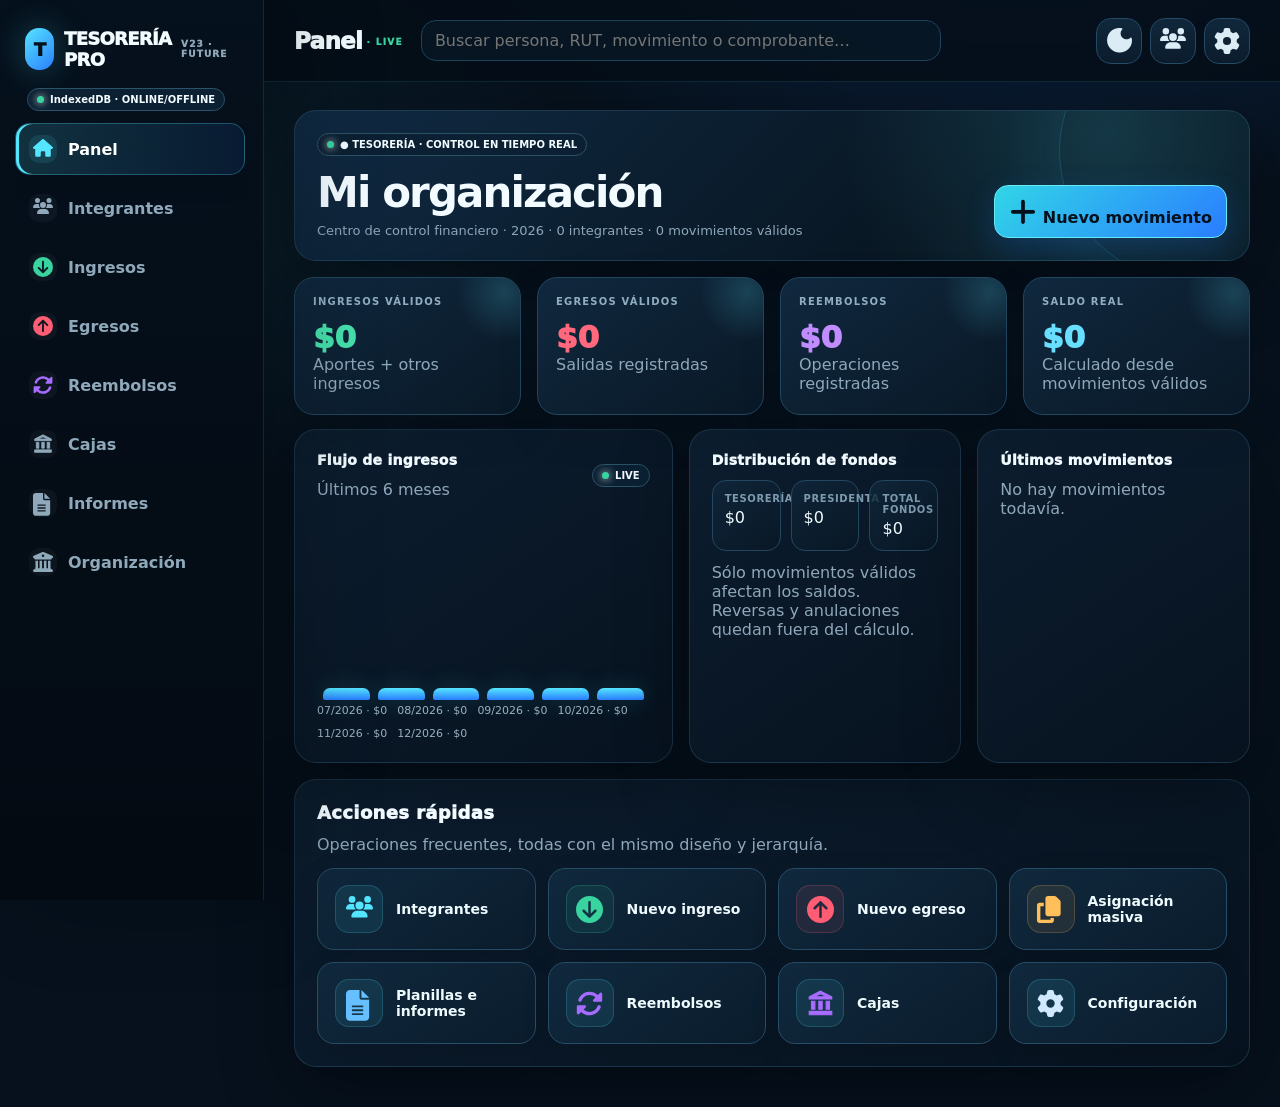
==== commit 771ab473: "Add files via upload" ====
--- a/index.html
+++ b/index.html
@@ -1,185 +1,102 @@
-<!doctype html><html lang="es"><head><meta charset="utf-8"><meta name="viewport" content="width=device-width,initial-scale=1,viewport-fit=cover"><meta name="theme-color" content="#0b2f5b"><meta name="description" content="Tesorería Pro · gestión integral de organizaciones, integrantes, cuotas, movimientos, reembolsos, informes y planillas."><link rel="manifest" href="./manifest.json"><link rel="icon" href="./favicon.svg" type="image/svg+xml"><title>Tesorería Pro V22.2 · Reimaginada</title><style>:root{--bg:#f3f7fb;--surface:#fff;--surface2:#f7fafc;--ink:#17324d;--muted:#64798b;--line:#d4e0ea;--brand:#0b2f5b;--brand2:#1f5f8a;--accent:#1e9bb3;--good:#2f8f67;--warn:#d79527;--danger:#c53d49;--purple:#6e4aa5;--shadow:0 10px 28px rgba(11,47,91,.10);--r:18px}
-body.dark{--bg:#0f1822;--surface:#172635;--surface2:#1b2d3d;--ink:#edf5fb;--muted:#aebdca;--line:#385064;--brand:#72b9e8;--brand2:#4e94c4;--accent:#42c1d5;--good:#61c995;--warn:#e4b65a;--danger:#ff7b87;--purple:#a58be0;--shadow:0 12px 30px rgba(0,0,0,.28)}
-*{box-sizing:border-box}html,body{margin:0;min-height:100%;background:var(--bg);color:var(--ink);font-family:Inter,ui-sans-serif,system-ui,-apple-system,"Segoe UI",Arial,sans-serif}body{overflow-x:hidden}button,input,select,textarea{font:inherit}button{cursor:pointer}.app{min-height:100vh}.hide{display:none!important}
-.side{position:fixed;left:0;top:0;bottom:0;width:244px;background:linear-gradient(180deg,#163d68,#0b2f5b 70%,#0a274c);color:#fff;padding:18px 14px;z-index:20}.brand{font-weight:950;font-size:21px;padding:8px 10px 20px;letter-spacing:-.02em}.brand small{display:block;color:#c7ddeb;font-size:11px;font-weight:700;margin-top:5px}.nav button{width:100%;border:0;background:transparent;color:#cfe0ed;display:flex;align-items:center;gap:11px;padding:10px 11px;border-radius:14px;margin:4px 0;font-weight:850}.nav button:hover,.nav button.active{background:rgba(255,255,255,.13);color:#fff}.ico{width:38px;height:38px;border-radius:12px;display:grid;place-items:center;background:rgba(255,255,255,.08);flex:0 0 38px}.nav button.active .ico{background:rgba(66,193,213,.18)}
-.nav button[data-page="panel"] .ico{color:#42c1d5}.nav button[data-page="people"] .ico{color:#b98bf0}.nav button[data-page="income"] .ico{color:#4ecb82}.nav button[data-page="expense"] .ico{color:#ff7a68}.nav button[data-page="boxes"] .ico{color:#f4c95d}.nav button[data-page="refunds"] .ico{color:#ef8fc0}.nav button[data-page="reports"] .ico{color:#8fd6ff}.nav button[data-page="org"] .ico{color:#7ec4ff}.nav button[data-page="settings"] .ico{color:#c7d3de}
-.nav button[data-page].active .ico{background:currentColor;position:relative}.nav button[data-page].active .ico svg{fill:#0a274c;position:relative;z-index:1}.nav button[data-page].active .ico{box-shadow:0 4px 14px rgba(0,0,0,.25)}
-.mobileNav button[data-page="panel"] .navAction{color:#1e9bb3}.mobileNav button[data-page="people"] .navAction{color:#7a55b5}.mobileNav button[data-page="income"] .navAction{color:#1fa66b}.mobileNav button[data-page="expense"] .navAction{color:#c94a3f}.mobileNav button[data-page="boxes"] .navAction{color:#b8860f}.mobileNav button[data-page="refunds"] .navAction{color:#a8397a}.mobileNav button[data-page="reports"] .navAction{color:#218a5e}.mobileNav button[data-page="org"] .navAction{color:#0b2f5b}.mobileNav button[data-page="settings"] .navAction{color:#536f86}
-.dark .mobileNav button[data-page="org"] .navAction{color:#72b9e8}
-.mobileNav button.active[data-page="panel"]{background:#1e9bb3}.mobileNav button.active[data-page="people"]{background:#7a55b5}.mobileNav button.active[data-page="income"]{background:#1fa66b}.mobileNav button.active[data-page="expense"]{background:#c94a3f}.mobileNav button.active[data-page="boxes"]{background:#b8860f}.mobileNav button.active[data-page="refunds"]{background:#a8397a}.mobileNav button.active[data-page="reports"]{background:#218a5e}.mobileNav button.active[data-page="org"]{background:#0b2f5b}.mobileNav button.active[data-page="settings"]{background:#536f86}
-.mobileNav button.active[data-page] .navAction{color:#fff}.mobileNav button.active[data-page] span:last-child{color:#fff}
-.dark .mobileNav button.active[data-page="panel"]{background:#1e9bb3}.dark .mobileNav button.active[data-page="people"]{background:#7a55b5}.dark .mobileNav button.active[data-page="income"]{background:#1fa66b}.dark .mobileNav button.active[data-page="expense"]{background:#c94a3f}.dark .mobileNav button.active[data-page="boxes"]{background:#b8860f}.dark .mobileNav button.active[data-page="refunds"]{background:#a8397a}.dark .mobileNav button.active[data-page="reports"]{background:#218a5e}.dark .mobileNav button.active[data-page="org"]{background:#3f7fc7}.dark .mobileNav button.active[data-page="settings"]{background:#536f86}
-.main{margin-left:244px;min-width:0}.top{position:sticky;top:0;z-index:15;background:rgba(243,247,251,.94);backdrop-filter:blur(14px);border-bottom:1px solid var(--line);padding:11px 18px;display:flex;justify-content:space-between;gap:12px;align-items:center}.dark .top{background:rgba(15,24,34,.94)}.top h1{margin:0;font-size:21px}.tools{display:flex;gap:8px;align-items:center}.iconOnlyBtn{width:42px;height:42px;padding:0;display:grid;place-items:center;border-radius:13px}.iconOnlyBtn .actionIconSvg{width:21px;height:21px}.wrap{padding:20px;max-width:1500px;margin:auto}.grid{display:grid;grid-template-columns:repeat(12,minmax(0,1fr));gap:14px}.span12{grid-column:span 12}.span6{grid-column:span 6}.span4{grid-column:span 4}.span3{grid-column:span 3}
-.card{background:var(--surface);border:1px solid var(--line);border-radius:var(--r);box-shadow:var(--shadow);padding:18px}.hero{background:linear-gradient(135deg,#0d4a54,#236f7b);color:#fff;border:0;overflow:hidden;position:relative}.hero:after{content:"";position:absolute;width:240px;height:240px;border-radius:50%;right:-90px;top:-80px;background:rgba(255,255,255,.08)}.hero .muted{color:#c9dfe2}.label{font-size:11px;text-transform:uppercase;letter-spacing:.09em;font-weight:900;color:var(--muted)}.metric{font-size:27px;font-weight:950;margin-top:6px}.positive{color:var(--good)}.muted{color:var(--muted)}
-.sectionTitle{display:flex;justify-content:space-between;align-items:center;gap:12px;margin-bottom:13px}.sectionTitle h2,.sectionTitle h3{margin:0}.actions{display:flex;gap:7px;flex-wrap:wrap}.panelQuickActions{display:grid!important;grid-template-columns:repeat(2,minmax(0,1fr));gap:12px;width:100%;align-items:stretch}.panelQuickActions .btn{width:100%;min-width:0;height:76px;padding:12px 16px;display:flex;align-items:center;justify-content:flex-start;gap:14px;text-align:left;border-radius:15px;font-size:15px;box-shadow:0 4px 14px rgba(11,47,91,.06)}.panelQuickActions .btn .actionGlyph{flex:0 0 42px;width:42px;height:42px;display:grid;place-items:center}.panelQuickActions .btn .actionIconSvg{width:34px!important;height:34px!important}.panelQuickActions .btn span:last-child{font-weight:900;white-space:nowrap;overflow:hidden;text-overflow:ellipsis}.panelQuickActions .btn:nth-child(1){border-top:3px solid #7a55b5}.panelQuickActions .btn:nth-child(2){border-top:3px solid #2f8f67}.panelQuickActions .btn:nth-child(3){border-top:3px solid #c53d49}.panelQuickActions .btn:nth-child(4){border-top:3px solid #1e9bb3}.panelQuickActions .btn:nth-child(5){border-top:3px solid #6e4aa5}.panelQuickActions .btn:nth-child(6){border-top:3px solid #218a5e}.btn{border:1px solid var(--line);background:var(--surface);color:var(--ink);padding:9px 12px;border-radius:12px;font-weight:850;box-shadow:0 3px 10px rgba(0,0,0,.04)}.btn.primary{background:var(--brand);color:#fff;border-color:var(--brand)}.btn.accent{background:var(--accent);border-color:var(--accent);color:#fff}.btn.danger{color:var(--danger);border-color:#efc8cd}.btn.small{padding:7px 9px;font-size:12px}.search{width:100%;border:1px solid var(--line);padding:12px 14px;border-radius:13px;outline:0;background:var(--surface);color:var(--ink)}.search:focus{border-color:var(--brand);box-shadow:0 0 0 3px rgba(14,75,85,.08)}
-.tableWrap{overflow:auto;border:1px solid var(--line);border-radius:14px}.table{width:100%;border-collapse:collapse;min-width:760px}.table th,.table td{padding:9px 10px;border-bottom:1px solid var(--line);white-space:nowrap;text-align:left;vertical-align:middle}.table th{background:#f1f6f9;color:#536b7d;font-size:10px;text-transform:uppercase;letter-spacing:.06em;position:sticky;top:0;z-index:2}.dark .table th{background:#203342;color:#dce9f3}.table tbody tr:hover{background:#f7fbfd}.table th:last-child,.table td:last-child{min-width:210px}.person{display:flex;align-items:center;gap:10px}.avatar{width:42px;height:42px;border-radius:50%;overflow:hidden;display:grid;place-items:center;background:#e5edf4;color:var(--brand);font-weight:950;flex:0 0 42px}
-.table .person .avatar{background:#f0eafa;color:#7a55b5}.avatar img{width:100%;height:100%;object-fit:cover}.profileAvatar{width:72px;height:72px;flex-basis:72px;font-size:25px}.rowbtn{border:0;background:#eef4f7;color:var(--brand);padding:7px 10px;border-radius:10px;font-weight:850}.pill{display:inline-flex;border-radius:999px;padding:5px 9px;font-size:11px;font-weight:900;background:#edf3f3}.pill.good{background:#eaf2ec;color:#146f54}.pill.extra{background:#fff0e5;color:#a24f00}.pill.refund{background:#f0ecff;color:#6851a6}.reversalStatus{display:inline-flex;border-radius:999px;padding:5px 8px;background:#f0e9f9;color:#6e4aa5;font-size:11px;font-weight:900}.empty{text-align:center;padding:30px;color:var(--muted)}
-.detailGrid{display:grid;grid-template-columns:repeat(3,minmax(0,1fr));gap:10px}
-.contactsList{display:grid;grid-template-columns:repeat(auto-fill,minmax(280px,1fr));gap:12px}
-.contactCard{border:1px solid var(--line);border-radius:16px;padding:14px;background:var(--surface)}
-.contactCardHead{display:flex;align-items:center;gap:10px}
-.contactName{font-weight:900;font-size:14px;overflow:hidden;text-overflow:ellipsis;white-space:nowrap}
-.contactChips{display:flex;flex-wrap:wrap;gap:6px;margin-top:10px}
-.contactChip{border:1px solid var(--line);background:var(--surface2);border-radius:20px;padding:6px 12px;font-size:11.5px;font-weight:700;display:inline-flex;align-items:center;gap:6px;cursor:pointer;color:var(--ink)}
-.contactChip:hover{border-color:var(--brand);background:#eef4f8}
-.contactChip .actionGlyph{width:14px;height:14px}
-.contactChip .actionIconSvg{width:13px;height:13px}
-.toastBox{position:fixed;left:50%;bottom:90px;transform:translateX(-50%) translateY(20px);background:#0b2f5b;color:#fff;padding:10px 18px;border-radius:30px;font-weight:800;font-size:13px;opacity:0;pointer-events:none;transition:.25s;z-index:200;box-shadow:0 8px 20px rgba(0,0,0,.25)}
-.toastBox.show{opacity:1;transform:translateX(-50%) translateY(0)}
-.contactGrid{display:grid;grid-template-columns:1fr 1fr;gap:14px;margin-top:8px}
-.contactBlock{border:1px solid var(--line);border-radius:14px;padding:12px}
-.contactBlock>b{display:block;margin-bottom:8px;color:var(--brand);font-size:13px}
-.contactBlock .detail{padding:6px 0;border-bottom:1px dashed var(--line)}
-.contactBlock .detail:last-child{border-bottom:0}
-@media(max-width:700px){.contactGrid{grid-template-columns:1fr}}.detail{background:var(--surface2);border:1px solid var(--line);border-radius:13px;padding:12px}.detail b{display:block;font-size:10px;color:var(--muted);margin-bottom:4px;text-transform:uppercase;letter-spacing:.06em}.spreadsheet{overflow:auto;border:1px solid var(--line);border-radius:15px;background:var(--surface)}.spreadsheet table{border-collapse:separate;border-spacing:0;min-width:1250px}.spreadsheet th,.spreadsheet td{padding:10px 11px;border-right:1px solid #dce6e5;border-bottom:1px solid #dce6e5;white-space:nowrap}.spreadsheet th{background:#dbe9e7;color:#12384d;font-size:11px;text-transform:uppercase;position:sticky;top:0;z-index:3}.spreadsheet .sticky{position:sticky;left:0;background:var(--surface);z-index:2;min-width:205px}.spreadsheet th.sticky{background:#cfe2de;z-index:4}.masterSheet td{font-size:13px}.masterSheet th{font-size:11px}.masterSheet .totalRow th{position:sticky;bottom:0;background:#c9dfdb!important;color:#0b2f5b;font-weight:950;z-index:5}.blankcell{color:#a9b4b7}.totalRow th{background:#d9e8e5!important;font-weight:950}.grandTotalCell{font-weight:950;background:#c9dfdb!important}
-.statusSelect{border:1px solid #b9cbd8;border-radius:8px;background:var(--surface);color:var(--ink);padding:4px 6px;font-size:12px;min-width:104px;max-width:112px}.receiptBox{display:inline-flex;align-items:center;gap:6px;border:1px solid #b8cddd;background:#f4f9fc;color:#0b2f5b;border-radius:9px;padding:5px 8px;font-weight:850;font-size:11px;cursor:pointer}.receiptBox:hover{background:#e8f3f8;border-color:#79a9c5}.receiptBox .actionIconSvg{width:15px;height:15px}
-.actionGrid{display:grid;grid-template-columns:repeat(4,minmax(0,1fr));gap:9px}.actionBtn{min-width:0;min-height:64px;border:1px solid #c9dbe8;background:linear-gradient(180deg,var(--surface),var(--surface2));color:var(--brand);border-radius:14px;display:grid;place-items:center;gap:3px;padding:7px 5px;font-weight:900;box-shadow:0 4px 12px rgba(11,47,91,.06);transition:.16s ease}.actionBtn:hover{transform:translateY(-1px);box-shadow:0 8px 18px rgba(11,47,91,.10);border-color:#9ebbd0}.actionBtn small{font-size:10px;color:#35556f;font-weight:900;white-space:nowrap}.dark .actionBtn{background:linear-gradient(180deg,#1b2d3d,#172635);border-color:#385064}.dark .actionBtn small{color:#bdd0df}.actionGlyph{display:grid;place-items:center;width:100%;height:27px;line-height:1}
-.headingIcon{display:inline-flex;vertical-align:-6px;margin-right:9px}.headingIcon .actionGlyph{display:inline-flex;width:22px;height:22px}.headingIcon .actionIconSvg{width:22px;height:22px}.actionIconSvg{fill:currentColor;width:24px;height:24px;display:block}.actionBtn .actionIconSvg{width:27px;height:27px}.actionGlyph[data-icon="income"]{color:#2f8f67}.actionGlyph[data-icon="expense"]{color:#d33f45}.actionGlyph[data-icon="refund"]{color:#6e4aa5}.actionGlyph[data-icon="pdf"],.actionGlyph[data-icon="print"]{color:#0b2f5b}.actionGlyph[data-icon="whatsapp"]{color:#25a35a}.actionGlyph[data-icon="email"]{color:#1971b8}.actionGlyph[data-icon="edit"]{color:#e28a22}.actionGlyph[data-icon="close"],.actionGlyph[data-icon="trash"]{color:#c53d49}.actionGlyph[data-icon="undo"]{color:#7653a8}
-.actionGlyph[data-icon="invoice"]{color:#1971b8}.actionGlyph[data-icon="ticket"]{color:#b8860f}.actionGlyph[data-icon="attachment"]{color:#5e7182}.actionGlyph[data-icon="authorization"]{color:#218a5e}.actionGlyph[data-icon="responsible"]{color:#a8397a}
-.actionGlyph[data-icon="phone"]{color:#1971b8}.actionGlyph[data-icon="receipt"]{color:#0f6d91}.actionGlyph[data-icon="settings"]{color:#0b2f5b}.actionGlyph[data-icon="home"]{color:#1e9bb3}.actionGlyph[data-icon="people"]{color:#7a55b5}.actionGlyph[data-icon="moves"]{color:#d17b21}.actionGlyph[data-icon="report"]{color:#2f8f67}.actionGlyph[data-icon="organization"]{color:#0b2f5b}.actionGlyph[data-icon="copy"]{color:#536f86}.actionGlyph[data-icon="calendar"]{color:#1e9bb3}.actionGlyph[data-icon="bank"]{color:#0b2f5b}.actionGlyph[data-icon="plus"]{color:#1e9bb3}.rowActions,.quotaRowActions{display:inline-flex;align-items:center;gap:5px;white-space:nowrap}.quotaRowActions .quotaAction,.rowActions .quotaAction{width:33px;height:33px;padding:5px;border:1px solid var(--line);background:var(--surface);color:var(--brand);border-radius:9px;display:inline-grid;place-items:center;transition:transform .12s}
-.quotaAction:hover{transform:translateY(-1px)}
-.quotaAction:has(.actionGlyph[data-icon="edit"]){background:#fdf1e0;border-color:transparent}
-.quotaAction:has(.actionGlyph[data-icon="pdf"]){background:#e8eef8;border-color:transparent}
-.quotaAction:has(.actionGlyph[data-icon="whatsapp"]){background:#e5f7ea;border-color:transparent}
-.quotaAction:has(.actionGlyph[data-icon="email"]){background:#e8f0fb;border-color:transparent}
-.quotaAction:has(.actionGlyph[data-icon="undo"]){background:#f1eafb;border-color:transparent}
-.quotaAction:has(.actionGlyph[data-icon="trash"]){background:#fbe9ea;border-color:transparent}
-.quotaAction:has(.actionGlyph[data-icon="check"]){background:#e7f4ec;border-color:transparent}
-.quotaAction:has(.actionGlyph[data-icon="attachment"]){background:#eef0f2;border-color:transparent}.quotaRowActions .quotaAction:hover,.rowActions .quotaAction:hover{background:#eef5fb;border-color:#9fb9cf}.quotaRowActions .actionIconSvg,.rowActions .actionIconSvg{width:18px;height:18px}
-.fichaNameOnly{display:flex;align-items:center;justify-content:space-between;gap:10px;font-size:23px;font-weight:950;color:var(--brand);margin-bottom:8px}.fichaActions{margin:8px 0 20px}.sectionHeaderActions{display:flex;align-items:center;gap:8px}.compactAction{min-width:72px!important;min-height:48px!important}.fichaSection{margin-top:22px;border:1px solid var(--line);border-left:6px solid #5b6ee1;border-radius:16px;padding:15px}.fichaSection.monthly{border-left-color:var(--good);background:linear-gradient(180deg,var(--surface),#f7fbfa)}.fichaSection.extraordinary{border-left-color:#e0a52d;background:linear-gradient(180deg,var(--surface),#fffaf1)}.fichaSection.refunds{border-left-color:#6a55bd;background:linear-gradient(180deg,var(--surface),#faf8ff)}.fichaSection.reversals{border-left-color:#8a62b6;background:linear-gradient(180deg,var(--surface),#fbf8ff)}.profileHero{display:flex;gap:15px;align-items:center;background:linear-gradient(135deg,#e8f2f0,#f8faf9);border:1px solid var(--line);padding:16px;border-radius:18px;margin-bottom:14px}.dark .profileHero{background:linear-gradient(135deg,#1b3040,#182a38)}
-.fichaHero{display:flex;flex-direction:column;gap:12px;background:linear-gradient(135deg,#0d4a54,#236f7b);color:#fff;border-radius:18px;padding:16px;margin-bottom:12px;position:relative;overflow:hidden}
-.fichaHeroTop{display:flex;gap:14px;align-items:center}
-.fichaHero .avatar{background:rgba(255,255,255,.16);color:#fff}
-.fichaHeroInfo{flex:1;min-width:0}
-.fichaHeroName{font-size:19px;font-weight:950;line-height:1.2;overflow:hidden;text-overflow:ellipsis;white-space:nowrap}
-.fichaHeroMeta{font-size:12px;color:#d7e9ea;margin:3px 0 7px;overflow:hidden;text-overflow:ellipsis;white-space:nowrap}
-.fichaHeroTools{display:flex;gap:6px;flex-wrap:wrap;justify-content:flex-end}
-.iconOnlyBtn.tinted{background:rgba(255,255,255,.14);border:0;color:#fff}
-.iconOnlyBtn.tinted:hover{background:rgba(255,255,255,.26)}
-.iconOnlyBtn.tinted .actionGlyph{color:#fff}
-.fichaQuickActions{display:grid;grid-template-columns:repeat(3,1fr);gap:10px;margin:0 0 16px}
-.quickAction{border:0;border-radius:16px;padding:13px 8px;display:flex;flex-direction:column;align-items:center;gap:5px;font-weight:900;color:#fff;cursor:pointer;box-shadow:0 6px 16px rgba(0,0,0,.14);transition:.15s ease;font-size:12px}
-.quickAction:hover{transform:translateY(-2px);box-shadow:0 10px 20px rgba(0,0,0,.18)}
-.quickAction .actionGlyph{color:#fff}
-.quickAction.income{background:linear-gradient(135deg,#2bb578,#0d7a4c)}
-.quickAction.expense{background:linear-gradient(135deg,#e2574c,#b73832)}
-.quickAction.refund{background:linear-gradient(135deg,#a566e0,#6e3fae)}
-@media(max-width:520px){.fichaHeroName{font-size:16px}.fichaHeroMeta{font-size:10.5px}.quickAction{font-size:10.5px;padding:11px 4px}.panelQuickActions{grid-template-columns:1fr;gap:10px}.panelQuickActions .btn{height:68px;padding:10px 14px;font-size:14px}.panelQuickActions .btn .actionGlyph{flex-basis:40px;width:40px;height:40px}.panelQuickActions .btn .actionIconSvg{width:31px!important;height:31px!important}}
-.modal{display:none;position:fixed;inset:0;background:rgba(9,34,39,.58);z-index:60;padding:10px;align-items:flex-start;justify-content:center;overflow-y:auto;-webkit-overflow-scrolling:touch;overscroll-behavior:contain}.modal.open{display:flex}.dialog{width:min(940px,100%);background:var(--surface);border-radius:22px;padding:18px;box-shadow:0 30px 100px rgba(0,0,0,.28);margin:8px auto 24px;overflow:visible}.dialog .sectionTitle{position:sticky;top:-18px;background:var(--surface);padding:4px 0 12px;z-index:5}.form{display:grid;grid-template-columns:repeat(2,minmax(0,1fr));gap:12px}.form label{font-size:12px;font-weight:850;color:var(--muted)}.form input,.form select,.form textarea{width:100%;margin-top:5px;padding:10px;border:1px solid var(--line);border-radius:10px;background:var(--surface);color:var(--ink)}.form textarea{min-height:90px}.full{grid-column:1/-1}.dialogActions{display:flex;justify-content:flex-end;gap:8px;flex-wrap:wrap;margin-top:8px}.receiptActions{display:grid;grid-template-columns:repeat(4,minmax(0,1fr));gap:10px;margin-top:14px}.settingsList{display:grid;gap:10px}.settingsItem{display:flex;align-items:center;justify-content:space-between;gap:12px;padding:15px 16px;border:1px solid var(--line);border-radius:15px;background:var(--surface)}.settingsItem b{display:flex;align-items:center;gap:6px}.settingsItem small{display:block;color:var(--muted);margin-top:3px}.reportFilter{display:grid;grid-template-columns:repeat(auto-fill,minmax(148px,1fr));gap:10px}
-.reportFilter button{border:1px solid var(--line);background:var(--surface);border-radius:16px;padding:14px 10px;display:flex;flex-direction:column;align-items:center;justify-content:flex-start;gap:8px;text-align:center;font-weight:800;font-size:12.5px;color:var(--ink);cursor:pointer;min-height:106px;box-shadow:0 3px 10px rgba(0,0,0,.04);line-height:1.25}
-.reportFilter button .ico{width:38px;height:38px;border-radius:12px;background:rgba(11,47,91,.08);display:grid;place-items:center;flex:0 0 38px}
-.reportFilter button:hover{border-color:var(--brand)}
-.reportFilter button.active{border-color:transparent;background:linear-gradient(135deg,#0d4a54,#1e9bb3);color:#fff;box-shadow:0 10px 20px rgba(13,74,84,.28)}
-.reportFilter button.active .ico{background:rgba(255,255,255,.2)}
-@media(max-width:520px){.reportFilter{grid-template-columns:repeat(2,1fr)}.reportFilter button{min-height:98px;font-size:12px}}.sheetHint{font-size:12px;color:var(--muted);margin-top:7px}.reportSummary{display:grid;grid-template-columns:repeat(auto-fit,minmax(170px,1fr));gap:8px;margin-top:12px}.bankBox{background:#eef6f4;border:1px solid #d4e8e3;border-radius:15px;padding:14px}.bankBox b{color:var(--brand)}.notice{padding:12px 14px;border-radius:12px;background:#fff4db;border:1px solid #f1dfb0;color:#775719}.successBox{padding:12px 14px;border-radius:12px;background:#eef3ef;border:1px solid #d9e4dc;color:#3d684e}
-.mobileNav{display:none}
-@media(max-width:900px){.side{display:none}.main{margin-left:0;padding-bottom:82px}.top{padding:9px 11px}.top h1{font-size:18px}.wrap{padding:12px}.span3,.span4,.span6{grid-column:span 12}.form,.detailGrid{grid-template-columns:1fr}.dialog{padding:14px;margin:0 auto 18px;border-radius:20px}.dialog .sectionTitle{top:-14px}.table{min-width:820px}.actionGrid{grid-template-columns:repeat(3,minmax(0,1fr));gap:8px}.actionBtn{min-height:70px}.actionBtn .actionIconSvg{width:25px;height:25px}.fichaActions{grid-template-columns:repeat(3,minmax(0,1fr));gap:9px}.fichaActions .actionBtn{min-height:74px}.fichaNameOnly{font-size:20px}.receiptActions{grid-template-columns:repeat(2,minmax(0,1fr))}.mobileNav{display:grid;grid-template-columns:repeat(8,minmax(0,1fr));position:fixed;left:0;right:0;bottom:0;background:rgba(255,255,255,.97);backdrop-filter:blur(16px);border-top:1px solid #c4d8e7;box-shadow:0 -8px 26px rgba(11,47,91,.14);z-index:30;padding:5px 2px calc(5px + env(safe-area-inset-bottom))}.dark .mobileNav{background:rgba(23,38,53,.97);border-top-color:#385064}.mobileNav button{border:0;background:transparent;color:#5d7183;font-size:8px;font-weight:900;padding:3px 1px;border-radius:10px;display:flex;flex-direction:column;align-items:center;justify-content:center;gap:2px;min-width:0;height:54px;line-height:1.05;overflow:hidden}.mobileNav button.active{background:#e7f4f3;color:var(--brand)}.dark .mobileNav button{color:#b7c9d7}.dark .mobileNav button.active{background:#203342}.mobileNav .navAction{width:21px;height:21px;flex:0 0 21px;margin:0 auto}.mobileNav .actionIconSvg{width:19px;height:19px}.mobileNav button span:last-child{display:block;max-width:100%;overflow:hidden;text-overflow:ellipsis;white-space:nowrap}.masterSheet{min-width:1200px}
-@media(max-width:900px){.panelQuickActions{grid-template-columns:repeat(2,minmax(0,1fr));gap:9px}.panelQuickActions .btn{min-height:76px;font-size:13px;padding:10px 9px}.panelQuickActions .btn .actionGlyph{flex-basis:30px;width:30px;height:30px}.panelQuickActions .btn .actionIconSvg{width:27px!important;height:27px!important}}
-@media(max-width:900px){.masterSheet{min-width:0}}.masterSheet td{font-size:13px}.statusSelect{min-width:96px;max-width:104px}.receiptBox{font-size:10px}}
-@media(max-width:480px){.wrap{padding:10px}.fichaActions{gap:8px}.fichaActions .actionBtn{min-height:72px}.fichaActions .actionBtn small{font-size:9px}.actionBtn small{font-size:9px}.table th,.table td{padding:8px 8px}.iconOnlyBtn{width:40px;height:40px}}
-@media print{.side,.top,.mobileNav,.noPrint{display:none!important}.main{margin:0}.wrap{padding:0}.card{box-shadow:none;border:1px solid #ddd}.spreadsheet{overflow:visible}.spreadsheet table{min-width:0;width:100%}}
-
-.fichaHeroTools.fichaActions{display:grid!important;grid-template-columns:repeat(8,minmax(0,1fr));gap:8px;width:100%;margin-top:12px}.fichaHeroTools.fichaActions .actionBtn{min-height:68px;padding:7px 4px}.fichaHeroTools.fichaActions .actionBtn small{font-size:10px}.fichaHeroTools.fichaActions .actionIconSvg{width:25px!important;height:25px!important}.fichaHeroTools.fichaActions .actionBtn.income .actionIconSvg{color:#2f8f67}.fichaHeroTools.fichaActions .actionBtn.expense .actionIconSvg{color:#d33f45}.fichaHeroTools.fichaActions .actionBtn.refund .actionIconSvg{color:#6e4aa5}@media(max-width:900px){.fichaHeroTools.fichaActions{grid-template-columns:repeat(4,minmax(0,1fr))}}
-/* V21 icon system: explicit action semantics and visible SVGs */
-.actionIconSvg{display:block!important;width:26px!important;height:26px!important;fill:currentColor!important;stroke:currentColor!important;overflow:visible!important}
-.actionGlyph{display:inline-grid!important;place-items:center!important;width:28px!important;height:28px!important;line-height:1!important}
-.nav .actionIconSvg{width:25px!important;height:25px!important}.mobileNav .actionIconSvg{width:29px!important;height:29px!important}.mobileNav .navAction{width:32px!important;height:32px!important}
-.mobileNav button{min-height:54px!important}.mobileNav button.active{font-weight:950!important}.ico{width:40px!important;height:40px!important}.nav button{gap:12px!important}
-.quotaRowActions{display:inline-flex!important;align-items:center!important;gap:5px!important;flex-wrap:nowrap!important}.quotaRowActions .quotaAction{width:38px!important;height:38px!important;padding:6px!important;display:inline-grid!important;place-items:center!important}
-.quotaRowActions .quotaAction .actionIconSvg{width:22px!important;height:22px!important}
-.rowActions .quotaAction[title="Ver comprobante"] .actionGlyph,.rowActions .quotaAction[title="Ver"] .actionGlyph{color:#0b2f5b!important}
-.actionGlyph[data-icon="income"]{color:#2f8f67!important}.actionGlyph[data-icon="expense"]{color:#d33f45!important}.actionGlyph[data-icon="refund"]{color:#6e4aa5!important}.actionGlyph[data-icon="pdf"]{color:#0b2f5b!important}.actionGlyph[data-icon="whatsapp"]{color:#20a65a!important}.actionGlyph[data-icon="email"]{color:#1971b8!important}.actionGlyph[data-icon="edit"]{color:#e28a22!important}.actionGlyph[data-icon="undo"]{color:#6e4aa5!important}.actionGlyph[data-icon="trash"]{color:#c53d49!important}.actionGlyph[data-icon="close"]{color:#c53d49!important}.actionGlyph[data-icon="receipt"]{color:#0b2f5b!important}
-@media(max-width:900px){.mobileNav .actionIconSvg{width:29px!important;height:29px!important}.mobileNav button{font-size:10px!important}.fichaActions{grid-template-columns:repeat(4,1fr)!important}.fichaActions .actionBtn{min-height:72px!important}.fichaActions .actionIconSvg{width:28px!important;height:28px!important}.fichaActions .actionBtn small{font-size:10px!important}}
-
-/* V22 · visual system */
-:root{--accent2:#f29a3d;--teal:#128f8b;--navy:#0b2f5b}
-.top{box-shadow:0 4px 18px rgba(11,47,91,.06)}
-.top h1{font-weight:950;letter-spacing:-.025em}
-.top:after{content:"";height:3px;position:absolute;left:0;right:0;bottom:-1px;background:linear-gradient(90deg,var(--teal),var(--accent2),transparent 72%);opacity:.9}
-.card{transition:transform .16s ease,box-shadow .16s ease,border-color .16s ease}.card:hover{box-shadow:0 14px 34px rgba(11,47,91,.12);border-color:#bfd2df}
-.hero{background:linear-gradient(135deg,#0d4f59 0%,#157f83 62%,#ee9639 140%);min-height:154px}
-.metric{letter-spacing:-.04em}
-.btn,.actionBtn,.rowbtn{transition:transform .12s ease,box-shadow .12s ease,border-color .12s ease}.btn:hover,.actionBtn:hover,.rowbtn:hover{transform:translateY(-1px);box-shadow:0 7px 16px rgba(11,47,91,.10)}
-.actionBtn{border:1px solid var(--line);background:var(--surface);color:var(--ink);border-radius:14px;padding:8px 9px;display:flex;flex-direction:column;align-items:center;justify-content:center;gap:5px;min-width:66px;font-weight:900}.actionBtn small{font-size:10px;line-height:1}.actionBtn .actionIconSvg{width:25px;height:25px}
-.fichaHeroTools .actionBtn.income{border-color:#b9dfcf}.fichaHeroTools .actionBtn.expense{border-color:#efc5c7}.fichaHeroTools .actionBtn.refund{border-color:#d7c8f0}
-.dialogActions{position:sticky;bottom:0;z-index:4;background:linear-gradient(180deg,transparent,var(--surface) 25%);padding-top:16px;margin-top:8px}
-.modal{z-index:1000!important}.dialog{z-index:1001;position:relative}.mobileNav{z-index:900}
-.mobileNav button{border-top:3px solid transparent}.mobileNav button.active{box-shadow:0 -3px 0 currentColor inset}
-@media(max-width:900px){.wrap{padding-bottom:18px}.top{padding-top:12px}.hero{min-height:140px}.mobileNav{padding-top:7px}.mobileNav button{height:58px}.mobileNav .navAction{width:34px!important;height:34px!important}.mobileNav .actionIconSvg{width:30px!important;height:30px!important}.mobileNav button span:last-child{font-size:9px}.actionGrid{grid-template-columns:repeat(4,minmax(0,1fr))!important}.dialog{max-height:calc(100vh - 22px);overflow:auto}.dialogActions{position:sticky;bottom:-1px}}
-.orgSelector{max-width:240px;border:1px solid var(--line);background:var(--surface);color:var(--ink);padding:9px 12px;border-radius:12px;font-weight:800;outline:0}.orgSelector:focus{border-color:var(--brand);box-shadow:0 0 0 3px rgba(14,75,85,.08)}@media(max-width:900px){.orgSelector{max-width:150px;font-size:12px;padding:8px}.orgBadge{display:none}}
-/* V22 REIMAGINADA · visual redesign — functionality preserved */
-:root{
- --bg:#eef3f7;--surface:#ffffff;--surface2:#f7f9fb;--ink:#142b42;--muted:#6d7f8e;--line:#d9e3ea;
- --brand:#102f52;--brand2:#174d78;--accent:#0f8d8a;--accent2:#e89a3b;--good:#2d956d;--warn:#d59627;--danger:#c84b56;--purple:#7355ad;
- --shadow:0 12px 34px rgba(16,47,82,.10);--r:22px
-}
-body{background:radial-gradient(circle at 10% -10%,rgba(15,141,138,.09),transparent 34%),linear-gradient(180deg,#f5f8fa 0%,#edf3f7 100%);}
-.side{width:258px;padding:20px 15px;background:linear-gradient(180deg,#102f52 0%,#0b2746 68%,#081d34 100%);box-shadow:12px 0 30px rgba(10,35,60,.12)}
-.brand{padding:10px 12px 22px;font-size:22px;letter-spacing:-.035em}.brand:before{content:'✦';display:inline-grid;place-items:center;width:34px;height:34px;border-radius:11px;background:linear-gradient(135deg,#0f8d8a,#e89a3b);margin-right:9px;font-size:16px;vertical-align:-5px;color:#fff}.brand small{margin-left:44px;color:#a9c4d9}
-.nav{margin-top:6px}.nav button{padding:9px 10px;margin:5px 0;border:1px solid transparent;border-radius:16px;transition:.18s}.nav button:hover{background:rgba(255,255,255,.08);transform:translateX(2px)}.nav button.active{background:linear-gradient(90deg,rgba(15,141,138,.22),rgba(255,255,255,.08));border-color:rgba(113,205,204,.20);box-shadow:inset 3px 0 0 #e89a3b}.nav button.active .ico{background:linear-gradient(135deg,#0f8d8a,#177d93);box-shadow:0 8px 18px rgba(15,141,138,.24)}
-.ico{width:42px;height:42px;border-radius:14px}.nav button[data-page] .ico{color:#fff}.nav button[data-page="people"] .ico{color:#d8c8ff}.nav button[data-page="income"] .ico{color:#8de0bd}.nav button[data-page="expense"] .ico{color:#ffaaa0}.nav button[data-page="boxes"] .ico{color:#ffe28d}.nav button[data-page="refunds"] .ico{color:#f1b5da}.nav button[data-page="reports"] .ico{color:#9bdcff}.nav button[data-page="org"] .ico{color:#a8d5ff}.nav button[data-page="settings"] .ico{color:#d5e0ea}
-.main{margin-left:258px}.top{padding:14px 22px;background:rgba(248,251,253,.88);box-shadow:0 6px 24px rgba(16,47,82,.06)}.top h1{font-size:24px;font-weight:950}.orgBadge{font-weight:850}.orgSelector{border-radius:15px;padding:10px 13px;box-shadow:0 4px 14px rgba(16,47,82,.05)}.iconOnlyBtn{border-radius:14px;background:#fff;box-shadow:0 4px 14px rgba(16,47,82,.07)}
-.wrap{padding:24px;max-width:1540px}.grid{gap:16px}.card{border-radius:22px;padding:20px;box-shadow:var(--shadow);border-color:#d8e2e9}.card:hover{transform:translateY(-1px);box-shadow:0 18px 40px rgba(16,47,82,.12)}.hero{min-height:178px;background:radial-gradient(circle at 88% 22%,rgba(232,154,59,.38),transparent 20%),radial-gradient(circle at 72% 110%,rgba(15,141,138,.34),transparent 35%),linear-gradient(135deg,#0d2e50,#126c78 66%,#176f73);border-radius:26px}.hero:before{content:'';position:absolute;inset:auto -50px -110px auto;width:260px;height:260px;border:1px solid rgba(255,255,255,.16);border-radius:50%;box-shadow:0 0 0 30px rgba(255,255,255,.035),0 0 0 60px rgba(255,255,255,.02)}
-.label{letter-spacing:.13em}.metric{font-size:31px}.sectionTitle{margin-bottom:15px}.sectionTitle h2,.sectionTitle h3{letter-spacing:-.02em}.btn{border-radius:14px;padding:10px 13px}.btn.primary{background:linear-gradient(135deg,#102f52,#174d78)}.btn.accent{background:linear-gradient(135deg,#0f8d8a,#157c88)}
-.search{border-radius:16px;padding:13px 15px;box-shadow:inset 0 1px 2px rgba(16,47,82,.03)}.tableWrap,.spreadsheet{border-radius:18px;box-shadow:0 7px 20px rgba(16,47,82,.05)}.table th{background:#edf4f7;color:#37566e}.spreadsheet th{background:#d9ebe8;color:#15394c}.spreadsheet .sticky{background:#fff}.spreadsheet th.sticky{background:#cfe3df}
-.detail{border-radius:16px}.contactCard{border-radius:18px;box-shadow:0 6px 18px rgba(16,47,82,.05)}
-.fichaHeroTools.fichaActions .actionBtn{border-radius:16px;min-height:74px;box-shadow:0 5px 15px rgba(16,47,82,.06)}
-.mobileNav{background:rgba(255,255,255,.94)!important;border-top:1px solid #d9e3ea!important;box-shadow:0 -10px 28px rgba(16,47,82,.10)!important;backdrop-filter:blur(18px);padding:7px 7px calc(7px + env(safe-area-inset-bottom))!important;gap:5px!important}
-.mobileNav button{border:0!important;border-radius:15px!important;background:transparent!important;box-shadow:none!important;color:#5e7280!important;min-height:57px!important;height:57px!important;padding:5px 3px!important}.mobileNav button .navAction{background:#eef4f7;border-radius:13px;width:35px!important;height:35px!important;display:grid!important;place-items:center!important}.mobileNav button .navAction .actionIconSvg{width:23px!important;height:23px!important}.mobileNav button span:last-child{font-size:9px!important;font-weight:850;color:#536b79!important}.mobileNav button.active{background:linear-gradient(180deg,#e8f7f5,#f5fbfa)!important;box-shadow:inset 0 -3px 0 #0f8d8a!important}.mobileNav button.active .navAction{background:linear-gradient(135deg,#0f8d8a,#157c88)!important;color:#fff!important;box-shadow:0 5px 12px rgba(15,141,138,.22)}.mobileNav button.active span:last-child{color:#0b6f6c!important}.mobileNav .moreNavBtn .navAction{background:#fff2e3!important;color:#c2761d!important}
-.moreSheet{padding:2px}.moreHead{display:flex;justify-content:space-between;gap:16px;align-items:flex-start;padding:2px 2px 16px;border-bottom:1px solid var(--line)}.moreHead h2{margin:4px 0 3px;font-size:24px}.moreHead p{margin:0;color:var(--muted)}.eyebrow{font-size:10px;letter-spacing:.13em;font-weight:950;color:var(--accent)}.moreGrid{display:grid;grid-template-columns:repeat(2,minmax(0,1fr));gap:10px;margin-top:16px}.moreItem{display:grid;grid-template-columns:44px 1fr 20px;align-items:center;gap:11px;text-align:left;border:1px solid var(--line);background:var(--surface);border-radius:17px;padding:12px;color:var(--ink);transition:.15s}.moreItem:hover{transform:translateY(-1px);border-color:#a9c8d5;box-shadow:0 8px 20px rgba(16,47,82,.08)}.moreIcon{width:44px;height:44px;border-radius:14px;background:#edf5f7;display:grid;place-items:center;color:var(--accent)}.moreItem b{display:block}.moreItem small{display:block;color:var(--muted);margin-top:2px}.moreArrow{color:#8093a1}
-@media(max-width:900px){.side{display:none}.main{margin-left:0}.wrap{padding:12px 12px 96px}.top{padding:10px 12px;gap:8px;flex-wrap:wrap}.top>div:first-child{width:100%;justify-content:space-between}.top h1{font-size:21px}.orgSelector{max-width:145px}.tools{margin-left:auto}.hero{min-height:170px}.grid{gap:12px}.card{padding:16px;border-radius:20px}.moreGrid{grid-template-columns:1fr}.moreItem{min-height:70px}.mobileNav{display:grid!important;grid-template-columns:repeat(6,minmax(0,1fr));position:fixed!important;left:0;right:0;bottom:0;z-index:900}.dialog{max-height:calc(100vh - 18px)}}
-@media(min-width:901px){.mobileNav{display:none!important}}
-</style></head><body><div class="app"><aside class="side"><div class="brand">Tesorería Pro<small>Super Suite · V22 · Reimaginada</small></div><nav class="nav" id="nav"></nav></aside><main class="main"><header class="top"><div style="display:flex;align-items:center;gap:12px;min-width:0"><h1 id="title">Panel</h1><span id="orgBadge" class="pill" style="max-width:28vw;overflow:hidden;text-overflow:ellipsis;white-space:nowrap;background:#e8f5f4;color:#0b706f">Sin organización</span><select id="orgSelector" class="orgSelector" onchange="switchOrganization(this.value)" aria-label="Organización activa"></select></div><div class="tools" aria-label="Herramientas"><button class="btn iconOnlyBtn" onclick="toggleTheme()" title="Cambiar tema" aria-label="Cambiar tema"><span id="topThemeIcon"></span></button><button class="btn iconOnlyBtn" onclick="go('contacts')" title="Contactos" aria-label="Contactos"><span id="topContactsIcon"></span></button><button class="btn iconOnlyBtn" onclick="go('settings')" title="Configuración" aria-label="Configuración"><span id="topSettingsIcon"></span></button></div></header><div class="wrap" id="view"></div></main></div><nav class="mobileNav" id="mobileNav"></nav><div class="modal" id="modal"><div class="dialog" id="dialog"></div></div><input id="file" type="file" accept=".json,.xlsx,.xls,.csv" class="hide"><script>
-const INITIAL={"schema":"tesoreria-pro-v22-reimaginada","schemaVersion":10,"source":"APP_LIMPIA_SIN_DATOS","organization":{"id":"ORG001","Nombre de la organización":"","Tipo de organización":"","Establecimiento / institución":"","Año":"2026","RUT organización":"","Dirección":"","Correo":"","Teléfono":"","Representante":"","RUT representante":"","Tesorero/a":"","RUT tesorero/a":"","Teléfono tesorero/a":"","Correo tesorero/a":"","Banco de la organización":"","Tipo de cuenta":"","Número de cuenta":"","Titular de la cuenta":"","RUT titular":"","Correo transferencias":""},"organizations":[],"people":[],"memberships":[],"contacts":[],"relationships":[],"movements":[],"contributions":[],"reimbursements":[],"accounts":[],"receipts":[],"approvals":[],"auditLog":[],"quotaConfigs":[],"settings":{}};
+<!doctype html><html lang="es"><head><meta charset="utf-8"><meta name="viewport" content="width=device-width,initial-scale=1,viewport-fit=cover"><meta name="theme-color" content="#0b2f5b"><meta name="description" content="Tesorería Pro V23 · gestión integral de organizaciones, integrantes, cuotas, movimientos, reembolsos, informes y planillas."><link rel="manifest" href="./manifest.json"><link rel="icon" href="./favicon.svg" type="image/svg+xml"><title>Tesorería Pro V23 · FUTURE FINAL</title><style>
+:root{--bg:#07111f;--surface:#0d1b2b;--surface2:#102338;--surface3:#132b42;--ink:#edf7ff;--muted:#8da6bb;--line:#203b54;--brand:#59e6ff;--brand2:#247cff;--accent:#a76cff;--good:#38d39f;--warn:#ffb84d;--danger:#ff5d73;--purple:#a76cff;--cyan:#59e6ff;--shadow:0 18px 55px rgba(0,0,0,.32);--r:20px}
+*{box-sizing:border-box}html,body{margin:0;min-height:100%;background:radial-gradient(circle at 80% -10%,#123457 0,#07111f 38%,#050b14 100%);color:var(--ink);font-family:Inter,ui-sans-serif,system-ui,-apple-system,"Segoe UI",Arial,sans-serif}body{overflow-x:hidden}button,input,select,textarea{font:inherit}button{cursor:pointer}.hide{display:none!important}.app{min-height:100vh}.side{position:fixed;inset:0 auto 0 0;width:250px;padding:18px 14px;background:linear-gradient(180deg,rgba(8,20,34,.98),rgba(4,11,20,.98));border-right:1px solid #17334d;z-index:50;box-shadow:25px 0 70px rgba(0,0,0,.18)}
+.brand{font-size:19px;font-weight:950;letter-spacing:-.04em;padding:12px 12px 16px;display:flex;align-items:center;gap:10px}.brand:before{content:'✓';display:grid;place-items:center;width:34px;height:34px;border-radius:11px;background:linear-gradient(135deg,var(--brand),var(--brand2));color:#04101d;box-shadow:0 0 24px rgba(89,230,255,.32);font-weight:1000}.brand small{display:block;color:var(--muted);font-size:9px;letter-spacing:.12em;text-transform:uppercase;margin-left:auto}.nav{display:flex;flex-direction:column;gap:5px;overflow:auto;height:calc(100vh - 130px);padding-right:3px}.nav button{border:1px solid transparent;background:transparent;color:#91a8ba;border-radius:13px;padding:10px 12px;display:flex;align-items:center;gap:11px;text-align:left;font-weight:800}.nav button:hover{background:#0f263b;color:#fff;border-color:#214563}.nav button.active{background:linear-gradient(90deg,rgba(89,230,255,.18),rgba(36,124,255,.08));border-color:#23617d;color:#fff;box-shadow:inset 3px 0 0 var(--brand)}.nav .actionIconSvg{width:20px!important;height:20px!important}.main{margin-left:250px;min-height:100vh}.top{position:sticky;top:0;z-index:40;height:76px;padding:12px 26px;display:flex;align-items:center;gap:18px;background:rgba(5,14,24,.82);backdrop-filter:blur(18px);border-bottom:1px solid #17334d}.top h1{margin:0;font-size:22px;letter-spacing:-.03em}.top h1:after{content:'  •  LIVE';font-size:9px;color:var(--good);letter-spacing:.12em;vertical-align:middle}.tools{margin-left:auto;display:flex;gap:8px;align-items:center}.globalSearch{width:min(430px,38vw);background:#091726;border:1px solid #1d3a53;color:#eaf8ff;border-radius:13px;padding:10px 13px;outline:none}.globalSearch:focus{border-color:var(--brand);box-shadow:0 0 0 3px rgba(89,230,255,.1)}.btn{border:1px solid #25445e;background:#102338;color:#dcecf7;border-radius:12px;padding:10px 14px;font-weight:850;box-shadow:none}.btn:hover{border-color:#3b7795;transform:translateY(-1px)}.btn.primary{background:linear-gradient(135deg,#1bbbd0,#247cff);border-color:#4cd9f2;color:#04111d;box-shadow:0 10px 30px rgba(36,124,255,.2)}.btn.iconOnlyBtn{width:42px;height:42px;padding:8px;display:grid;place-items:center}.wrap{padding:26px;max-width:1600px;margin:auto}.card{background:linear-gradient(145deg,rgba(16,35,56,.95),rgba(9,23,38,.94));border:1px solid #1d3a53;border-radius:var(--r);box-shadow:var(--shadow);padding:20px}.sectionTitle{display:flex;align-items:center;justify-content:space-between;gap:15px}.sectionTitle h2{margin:0;color:#fff!important}.muted{color:var(--muted)}.search{width:100%;background:#081725;border:1px solid #21425d;color:#fff;border-radius:14px;padding:13px 15px;outline:none}.search:focus{border-color:var(--brand);box-shadow:0 0 0 3px rgba(89,230,255,.1)}.tableWrap,.spreadsheet{overflow:auto;border:1px solid #1e3d57;border-radius:15px;background:#081725}.table{width:100%;border-collapse:separate;border-spacing:0;min-width:720px}.table th,.table td{padding:11px;border-right:1px solid #18344c;border-bottom:1px solid #18344c;white-space:nowrap}.table th{background:#102c46;color:#83e9ff;font-size:10px;text-transform:uppercase;letter-spacing:.07em;position:sticky;top:0;z-index:3}.table td{color:#d8e8f2}.table tr:hover td{background:#0d2237}.spreadsheet table{border-collapse:separate;border-spacing:0;min-width:1250px}.spreadsheet th,.spreadsheet td{padding:10px 11px;border-right:1px solid #18344c;border-bottom:1px solid #18344c;white-space:nowrap}.spreadsheet th{background:#102c46;color:#83e9ff;font-size:11px;text-transform:uppercase;position:sticky;top:0;z-index:3}.spreadsheet .sticky{position:sticky;left:0;background:#0b1b2b;z-index:2;min-width:205px}.spreadsheet th.sticky{background:#12324e;z-index:4}.masterSheet td{font-size:13px}.masterSheet th{font-size:11px}.masterSheet .totalRow th{position:sticky;bottom:0;background:#12324e!important;color:#8feeff;font-weight:950;z-index:5}.blankcell{color:#4f6a7d}.totalRow th{background:#12324e!important;font-weight:950}.grandTotalCell{font-weight:950;background:#12324e!important}.detail{background:#0b1c2d;border:1px solid #23425c;border-radius:14px;padding:12px}.detail b{display:block;font-size:10px;color:#7e9aae;margin-bottom:4px;text-transform:uppercase;letter-spacing:.06em}.fichaNameOnly{display:flex;align-items:center;justify-content:space-between;gap:10px;font-size:23px;font-weight:950;color:#fff;margin-bottom:8px}.fichaActions{margin:8px 0 20px}.sectionHeaderActions{display:flex;align-items:center;gap:8px}.compactAction{min-width:72px!important;min-height:48px!important}.fichaSection{margin-top:22px;border:1px solid #23425c;border-left:6px solid #4e8cff;border-radius:16px;padding:15px;background:linear-gradient(180deg,#0d2032,#0a1725)}.fichaSection.monthly{border-left-color:var(--good)}.fichaSection.extraordinary{border-left-color:var(--warn)}.fichaSection.refunds{border-left-color:var(--purple)}.fichaSection.reversals{border-left-color:#b56cff}.profileHero{display:flex;gap:15px;align-items:center;background:linear-gradient(135deg,#102c43,#0b1928);border:1px solid #28506d;padding:18px;border-radius:18px;margin-bottom:14px}.dark .profileHero{background:linear-gradient(135deg,#102c43,#0b1928)}.mobileNav{display:none}.modal{position:fixed;inset:0;background:rgba(0,4,10,.72);backdrop-filter:blur(7px);z-index:1000;display:none;align-items:flex-end;justify-content:center}.modal.open{display:flex}.dialog{width:min(980px,100%);max-height:92vh;overflow:auto;background:linear-gradient(160deg,#10243a,#081522);border:1px solid #2b536f;border-radius:24px 24px 0 0;box-shadow:0 -25px 100px rgba(0,0,0,.45);color:#eaf6ff}.dialogFooter{position:sticky;bottom:0;background:rgba(8,21,34,.96);backdrop-filter:blur(15px);border-top:1px solid #244660;padding:14px;display:flex;gap:10px;justify-content:flex-end}.toast{position:fixed;right:22px;bottom:22px;z-index:1200;background:#0f2d42;color:#eaffff;border:1px solid #2a657b;border-radius:13px;padding:12px 15px;box-shadow:var(--shadow)}.kpiGrid{display:grid;grid-template-columns:repeat(4,minmax(0,1fr));gap:14px}.kpi{position:relative;overflow:hidden;padding:18px;border-radius:18px;background:linear-gradient(145deg,#0e2539,#091725);border:1px solid #21445e;min-height:125px}.kpi:after{content:'';position:absolute;width:100px;height:100px;border-radius:50%;right:-35px;top:-35px;background:radial-gradient(circle,rgba(89,230,255,.18),transparent 68%)}.kpi .label{font-size:10px;letter-spacing:.12em;color:#83a2b8;text-transform:uppercase}.kpi .value{font-size:28px;font-weight:950;margin-top:12px}.kpi.good .value{color:#45e1ac}.kpi.bad .value{color:#ff687d}.kpi.purple .value{color:#c08cff}.kpi.blue .value{color:#68dfff}.dashboardGrid{display:grid;grid-template-columns:1.25fr .9fr .9fr;gap:14px;margin-top:14px}.panelTitle{font-weight:950;margin-bottom:12px}.chart{height:180px;display:flex;align-items:end;gap:8px;padding:18px 6px 4px}.bar{flex:1;border-radius:7px 7px 2px 2px;background:linear-gradient(180deg,#59e6ff,#247cff);min-height:12px;box-shadow:0 0 20px rgba(89,230,255,.12)}.legend{display:flex;flex-wrap:wrap;gap:10px;font-size:11px;color:#9ab1c1}.quickGrid{display:grid;grid-template-columns:repeat(4,minmax(0,1fr));gap:12px}.quick{min-height:78px;padding:13px 16px;text-align:left;border:1px solid #21445e;background:linear-gradient(145deg,#10283d,#0a1c2c);border-radius:15px;color:#eaf7ff;display:flex;align-items:center;gap:13px;font-weight:900;box-shadow:0 10px 24px rgba(0,0,0,.14);transition:.18s ease}.quick:hover{border-color:#3bcde7;background:linear-gradient(145deg,#12334b,#0d2437);transform:translateY(-1px)}.quick .qicon{width:44px;height:44px;flex:0 0 44px;border-radius:13px;display:grid;place-items:center;background:linear-gradient(135deg,rgba(89,230,255,.18),rgba(167,108,255,.18));color:#72eaff;border:1px solid rgba(89,230,255,.16)}.quick .qicon .actionIconSvg{width:27px!important;height:27px!important}.statusPill{display:inline-flex;align-items:center;gap:6px;padding:5px 9px;border-radius:999px;font-size:10px;font-weight:900;border:1px solid #2c5268;background:#0b2032}.statusPill:before{content:'';width:7px;height:7px;border-radius:50%;background:var(--good);box-shadow:0 0 8px currentColor}.actionBtn{border:1px solid #274b63!important;background:#0c2032!important;color:#eaf7ff!important;border-radius:12px!important}.actionIconSvg{display:block!important;width:26px!important;height:26px!important;fill:currentColor!important;stroke:currentColor!important;overflow:visible!important}.actionGlyph{display:inline-grid!important;place-items:center!important;width:28px!important;height:28px!important;line-height:1!important}.nav .actionIconSvg{width:20px!important;height:20px!important}.mobileNav .actionIconSvg{width:25px!important;height:25px!important}.quotaRowActions{display:inline-flex!important;align-items:center!important;gap:5px!important;flex-wrap:nowrap!important}.quotaRowActions .quotaAction{width:38px!important;height:38px!important;padding:6px!important;display:inline-grid!important;place-items:center!important}.quotaRowActions .quotaAction .actionIconSvg{width:22px!important;height:22px!important}.actionGlyph[data-icon="income"]{color:#38d39f!important}.actionGlyph[data-icon="expense"]{color:#ff5d73!important}.actionGlyph[data-icon="refund"]{color:#a76cff!important}.actionGlyph[data-icon="pdf"]{color:#59e6ff!important}.actionGlyph[data-icon="whatsapp"]{color:#38d39f!important}.actionGlyph[data-icon="email"]{color:#5cb7ff!important}.actionGlyph[data-icon="edit"]{color:#ffb84d!important}.actionGlyph[data-icon="undo"]{color:#b58cff!important}.actionGlyph[data-icon="trash"]{color:#ff5d73!important}.actionGlyph[data-icon="close"]{color:#ff5d73!important}.actionGlyph[data-icon="receipt"]{color:#59e6ff!important}.iconOnlyBtn svg{width:22px;height:22px}.formGrid{display:grid;grid-template-columns:repeat(2,minmax(0,1fr));gap:12px}.formGrid .full{grid-column:1/-1}.formGrid label{display:block;color:#91aabd;font-size:11px;font-weight:800;text-transform:uppercase;letter-spacing:.05em}.formGrid input,.formGrid select,.formGrid textarea{width:100%;margin-top:6px;background:#071624;color:#effaff;border:1px solid #254963;border-radius:12px;padding:11px;outline:none}.formGrid input:focus,.formGrid select:focus,.formGrid textarea:focus{border-color:var(--brand);box-shadow:0 0 0 3px rgba(89,230,255,.08)}@media(max-width:1100px){.side{width:215px}.main{margin-left:215px}.kpiGrid{grid-template-columns:repeat(2,1fr)}.dashboardGrid{grid-template-columns:1fr 1fr}.quickGrid{grid-template-columns:repeat(4,1fr)}}@media(max-width:800px){.side{display:none}.main{margin-left:0}.top{height:auto;min-height:68px;padding:10px 14px;gap:8px}.top h1{font-size:18px}.globalSearch{display:none}.wrap{padding:14px 12px 92px}.kpiGrid{grid-template-columns:1fr 1fr;gap:9px}.kpi{min-height:110px;padding:14px}.kpi .value{font-size:22px}.dashboardGrid{grid-template-columns:1fr}.quickGrid{grid-template-columns:repeat(4,1fr);gap:7px}.quick{font-size:10px;padding:9px 4px}.mobileNav{position:fixed;display:grid;grid-template-columns:repeat(6,1fr);bottom:0;left:0;right:0;z-index:900;background:rgba(5,14,24,.96);backdrop-filter:blur(18px);border-top:1px solid #24445d;padding:7px 5px calc(7px + env(safe-area-inset-bottom));box-shadow:0 -15px 50px rgba(0,0,0,.32)}.mobileNav button{min-height:55px;border:0;background:transparent;color:#6f899b;border-radius:13px;font-size:9px;font-weight:900;display:flex;flex-direction:column;align-items:center;justify-content:center;gap:3px}.mobileNav button.active{color:#eaffff;background:linear-gradient(180deg,rgba(89,230,255,.17),rgba(36,124,255,.08));box-shadow:inset 0 0 0 1px #21506a}.dialog{max-height:95vh}.dialogFooter{justify-content:stretch}.dialogFooter .btn{flex:1}.formGrid{grid-template-columns:1fr}.formGrid .full{grid-column:auto}.fichaActions{grid-template-columns:repeat(4,1fr)!important}.fichaActions .actionBtn{min-height:68px!important}.fichaActions .actionIconSvg{width:26px!important;height:26px!important}.fichaActions .actionBtn small{font-size:9px!important}}@media(max-width:430px){.kpiGrid{grid-template-columns:1fr 1fr}.quickGrid{grid-template-columns:repeat(4,1fr)}.quick{min-height:72px}.fichaActions{grid-template-columns:repeat(4,1fr)!important}}
+.grid{display:grid;grid-template-columns:repeat(12,minmax(0,1fr));gap:14px}.span12{grid-column:span 12}.span6{grid-column:span 6}.span4{grid-column:span 4}.span3{grid-column:span 3}.span8{grid-column:span 8}.span9{grid-column:span 9}.span2{grid-column:span 2}.actions{display:flex;flex-wrap:wrap;gap:9px}.detailGrid{display:grid;grid-template-columns:repeat(3,minmax(0,1fr));gap:10px}.label{font-size:10px;text-transform:uppercase;letter-spacing:.1em;color:#8ba7ba;font-weight:900}.metric{font-size:26px;font-weight:950;margin-top:8px}.metric.positive{color:#45e1ac}.hero{min-height:120px}.headingIcon{display:inline-grid;place-items:center;margin-right:7px}.rowActions{display:flex;gap:6px;align-items:center;flex-wrap:wrap}.table td .btn,.table th .btn{padding:7px 9px}.field{display:flex;flex-direction:column;gap:6px}.field label{font-size:10px;text-transform:uppercase;color:#8da6bb;font-weight:900}.field input,.field select,.field textarea{background:#071624;color:#effaff;border:1px solid #254963;border-radius:12px;padding:11px}.pill{display:inline-flex;align-items:center;padding:5px 9px;border-radius:999px;border:1px solid #2b536b;background:#0a2032;font-size:10px;font-weight:900}.success{color:#45e1ac}.danger{color:#ff687d}.warning{color:#ffbd57}.empty{padding:30px;text-align:center;color:#7891a4;border:1px dashed #294b63;border-radius:15px}.subnav{display:flex;gap:8px;overflow:auto;margin-bottom:14px}.subnav button{white-space:nowrap}.modal .btn{min-height:44px}.dialog h2,.dialog h3{color:#fff}.dialog input,.dialog select,.dialog textarea{background:#071624!important;color:#effaff!important;border-color:#294c64!important}@media(max-width:800px){.grid{grid-template-columns:1fr}.span12,.span9,.span8,.span6,.span4,.span3,.span2{grid-column:1}.detailGrid{grid-template-columns:1fr}.actions{display:grid;grid-template-columns:1fr 1fr}.actions .btn{width:100%}}
+
+/* ================= V23 FUTURE — EXPERIENCE LAYER ================= */
+:root{--bg:#06111d;--surface:#0b1a2a;--surface2:#10253a;--surface3:#15334d;--ink:#f2fbff;--muted:#8ea7ba;--line:#23445d;--brand:#55e6ff;--brand2:#2a7dff;--accent:#a86cff;--good:#38d5a0;--warn:#ffbf5a;--danger:#ff6078;--r:22px;--shadow:0 22px 70px rgba(0,0,0,.34)}
+html{scroll-behavior:smooth}body{background:radial-gradient(900px 500px at 80% -10%,rgba(42,125,255,.18),transparent 65%),radial-gradient(700px 420px at 10% 20%,rgba(85,230,255,.08),transparent 68%),#06111d}
+body:before{content:'';position:fixed;inset:0;pointer-events:none;background-image:linear-gradient(rgba(255,255,255,.018) 1px,transparent 1px),linear-gradient(90deg,rgba(255,255,255,.018) 1px,transparent 1px);background-size:42px 42px;mask-image:linear-gradient(to bottom,rgba(0,0,0,.5),transparent 70%);z-index:-1}
+.side{width:264px;padding:18px 15px;background:linear-gradient(180deg,rgba(5,17,29,.98),rgba(4,10,18,.99));border-right:1px solid rgba(85,230,255,.12);box-shadow:28px 0 90px rgba(0,0,0,.25)}
+.brand{padding:10px 10px 18px;font-size:18px}.brand:before{content:'T';width:42px;height:42px;border-radius:14px;background:linear-gradient(135deg,var(--brand),var(--brand2));box-shadow:0 0 34px rgba(85,230,255,.28);color:#04111b}
+.nav{gap:7px;height:calc(100vh - 138px)}.nav button{min-height:48px;border-radius:15px;padding:11px 13px;color:#8fa9bb}.nav button.active{background:linear-gradient(90deg,rgba(85,230,255,.16),rgba(42,125,255,.10));border-color:rgba(85,230,255,.28);box-shadow:inset 3px 0 0 var(--brand),0 8px 25px rgba(0,0,0,.12)}.nav button .ico{width:28px;height:28px;display:grid;place-items:center;border-radius:10px;background:rgba(255,255,255,.035)}.nav button.active .ico{background:rgba(85,230,255,.11);color:var(--brand)}
+.main{margin-left:264px}.top{height:82px;padding:13px 30px;background:rgba(4,13,23,.78);border-bottom:1px solid rgba(85,230,255,.12)}.top h1{font-size:23px;font-weight:950}.top h1:after{content:'  ·  LIVE';font-size:9px;color:var(--good);letter-spacing:.14em}.globalSearch{width:min(520px,42vw);background:rgba(8,24,38,.82);border-color:#1d425c;border-radius:15px}.btn{border-radius:14px;background:linear-gradient(180deg,#10273b,#0b1c2c);border-color:#244a64}.btn.primary{background:linear-gradient(135deg,#31d5e7,#2a7dff);border-color:#64e9f5}.btn.iconOnlyBtn{width:46px;height:46px;border-radius:15px}
+.wrap{padding:28px 30px 40px;max-width:1680px}.card{background:linear-gradient(145deg,rgba(13,31,49,.94),rgba(7,19,31,.96));border-color:rgba(74,137,173,.25);border-radius:var(--r);box-shadow:var(--shadow);padding:22px}.sectionTitle h2{font-size:22px}.muted{color:#8ea7ba}.detail{background:linear-gradient(145deg,rgba(16,39,59,.8),rgba(8,23,37,.8));border-color:#244760}.kpiGrid{gap:16px}.kpi{min-height:138px;border-radius:20px;background:linear-gradient(145deg,#10283e,#091826);border-color:#21465f;box-shadow:0 15px 40px rgba(0,0,0,.15)}.kpi .value{font-size:31px}.kpi .label{font-size:10px;color:#91aec1}.dashboardGrid{gap:16px}.panelTitle{font-size:14px;letter-spacing:.02em}.chart{height:205px}.bar{background:linear-gradient(180deg,#55e6ff,#2a7dff);box-shadow:0 0 24px rgba(85,230,255,.18)}
+/* Quick actions: same visual language as reports, uniform cards */
+.quickGrid{display:grid;grid-template-columns:repeat(4,minmax(0,1fr));gap:12px}.quick{min-height:82px;width:100%;display:flex;align-items:center;gap:13px;text-align:left;padding:15px 17px;border:1px solid #274d66;background:linear-gradient(145deg,#10283d,#0a1c2c);border-radius:17px;color:#eefbff;font-size:14px;font-weight:900;box-shadow:0 10px 28px rgba(0,0,0,.12);transition:.18s}.quick:hover{transform:translateY(-2px);border-color:#4fcfe6;background:linear-gradient(145deg,#14334b,#0b2134)}.quick .qicon{width:48px;height:48px;flex:0 0 48px;margin:0;border-radius:14px;display:grid;place-items:center;background:rgba(85,230,255,.09);border:1px solid rgba(85,230,255,.18);color:var(--brand)}.quick:nth-child(2) .qicon{color:var(--good);background:rgba(56,213,160,.09);border-color:rgba(56,213,160,.2)}.quick:nth-child(3) .qicon{color:var(--danger);background:rgba(255,96,120,.09);border-color:rgba(255,96,120,.2)}.quick:nth-child(4) .qicon{color:var(--warn);background:rgba(255,191,90,.09);border-color:rgba(255,191,90,.2)}.quick:nth-child(5) .qicon{color:#66bfff}.quick:nth-child(6) .qicon{color:#8fc8ff}.quick:nth-child(7) .qicon{color:var(--accent)}.quick:nth-child(8) .qicon{color:#d0e9ff}
+/* Reports: premium command center, no browser-default white buttons */
+.reportFilter{display:grid;grid-template-columns:repeat(3,minmax(0,1fr));gap:12px;margin-top:20px}.reportFilter button{appearance:none;min-height:78px;width:100%;display:flex;align-items:center;gap:14px;text-align:left;padding:13px 15px;border:1px solid #274d66;border-radius:17px;background:linear-gradient(145deg,#10283d,#091a29);color:#eaf8ff;font-weight:850;cursor:pointer;box-shadow:0 10px 28px rgba(0,0,0,.12);transition:.18s}.reportFilter button:hover{transform:translateY(-2px);border-color:#50d9ee}.reportFilter button.active{border-color:#55e6ff;background:linear-gradient(145deg,rgba(85,230,255,.18),rgba(42,125,255,.12));box-shadow:0 0 0 1px rgba(85,230,255,.12),0 15px 35px rgba(0,0,0,.2)}.reportFilter .ico{width:48px;height:48px;flex:0 0 48px;display:grid;place-items:center;border-radius:14px;background:#0b2032;border:1px solid #24516a;color:#7eeeff}.reportFilter button:nth-child(4n+2) .ico{color:#9d7bff}.reportFilter button:nth-child(4n+3) .ico{color:#55dca8}.reportFilter button:nth-child(4n+4) .ico{color:#ffbd62}.reportFilter button.active .ico{background:rgba(85,230,255,.12);border-color:rgba(85,230,255,.28)}
+.reportSummary{display:grid;grid-template-columns:repeat(4,minmax(0,1fr));gap:12px}.reportSummary .detail{min-height:92px}.sheetHint{margin:14px 0;padding:12px 14px;border-left:3px solid var(--brand);background:rgba(85,230,255,.05);border-radius:10px;color:#9db4c4}.reportTableWrap{box-shadow:0 20px 50px rgba(0,0,0,.2)}
+.actionBtn{min-height:58px;border-radius:15px!important;background:linear-gradient(145deg,#10283d,#0a1c2c)!important}.actionBtn:hover{border-color:#4fd9ed!important;transform:translateY(-1px)}
+.modal{background:rgba(1,7,13,.78);z-index:2000}.dialog{max-width:1040px;background:linear-gradient(160deg,#10283e,#071522);border-color:#2a5872;box-shadow:0 -30px 120px rgba(0,0,0,.55)}
+/* More menu for mobile */
+.moreMenu{position:fixed;right:12px;bottom:82px;z-index:1800;width:min(360px,calc(100vw - 24px));padding:14px;border:1px solid #2c5b75;border-radius:20px;background:rgba(7,20,33,.97);box-shadow:0 25px 80px rgba(0,0,0,.45);backdrop-filter:blur(18px)}.moreMenuGrid{display:grid;grid-template-columns:repeat(2,1fr);gap:9px}.moreMenu button{min-height:62px;border:1px solid #23485f;background:#0c2234;color:#e9f9ff;border-radius:14px;font-weight:850;display:flex;align-items:center;gap:9px;padding:10px}.moreMenu button svg{width:23px!important;height:23px!important}.moreBackdrop{position:fixed;inset:0;z-index:1700;background:rgba(0,0,0,.35)}
+@media(max-width:1100px){.side{width:230px}.main{margin-left:230px}.quickGrid{grid-template-columns:repeat(2,1fr)}.reportFilter{grid-template-columns:repeat(2,1fr)}}
+@media(max-width:800px){.side{display:none}.main{margin-left:0}.top{height:70px;padding:9px 13px}.top h1{font-size:18px}.tools{gap:6px}.top .iconOnlyBtn{width:42px;height:42px}.wrap{padding:16px 13px 105px}.kpiGrid{grid-template-columns:1fr 1fr;gap:9px}.kpi{min-height:112px;padding:14px}.kpi .value{font-size:23px}.dashboardGrid{grid-template-columns:1fr}.quickGrid{grid-template-columns:1fr 1fr;gap:9px}.quick{min-height:76px;padding:11px 12px;font-size:12px}.quick .qicon{width:40px;height:40px;flex-basis:40px}.reportFilter{grid-template-columns:1fr 1fr;gap:9px}.reportFilter button{min-height:72px;padding:10px;font-size:11px}.reportFilter .ico{width:40px;height:40px;flex-basis:40px}.reportSummary{grid-template-columns:1fr 1fr}.mobileNav{position:fixed;display:grid;grid-template-columns:repeat(6,1fr);bottom:0;left:0;right:0;z-index:1600;background:rgba(4,13,23,.97);backdrop-filter:blur(20px);border-top:1px solid #244b63;padding:7px 6px calc(7px + env(safe-area-inset-bottom));box-shadow:0 -20px 60px rgba(0,0,0,.42)}.mobileNav button{min-height:57px;border:1px solid transparent;background:transparent;color:#7893a6;border-radius:14px;font-size:9px;font-weight:900;display:flex;flex-direction:column;align-items:center;justify-content:center;gap:3px}.mobileNav button.active{color:#eaffff;background:linear-gradient(180deg,rgba(85,230,255,.17),rgba(42,125,255,.08));border-color:#23556f;box-shadow:inset 0 0 0 1px rgba(85,230,255,.08)}.mobileNav .navAction{width:29px;height:29px;display:grid;place-items:center}.mobileNav .actionIconSvg{width:25px!important;height:25px!important}.dialog{max-height:94vh}.dialogFooter{position:sticky;bottom:0;z-index:20}.fichaActions{grid-template-columns:repeat(4,1fr)!important}.fichaActions .actionBtn{min-height:66px!important}}
+@media(max-width:430px){.quickGrid{grid-template-columns:1fr 1fr}.reportFilter{grid-template-columns:1fr}.reportSummary{grid-template-columns:1fr 1fr}.kpiGrid{grid-template-columns:1fr 1fr}}
+
+/* V23 FINAL responsive system — authored layout, no runtime CSS patches */
+@media(max-width:800px){
+  .globalSearch{display:none}
+  .tools{margin-left:auto}
+  .formGrid{grid-template-columns:1fr}
+  .formGrid .full{grid-column:auto}
+  .dialog{width:100%;max-width:none;border-radius:22px 22px 0 0}
+  .dialogFooter{flex-wrap:wrap;justify-content:stretch}
+  .dialogFooter .btn{flex:1 1 150px}
+  .contactActions,.orgActions{display:grid!important;grid-template-columns:1fr 1fr;gap:9px}
+  .contactActions .btn,.orgActions .btn{width:100%!important;min-width:0}
+}
+@media(max-width:520px){
+  .wrap{padding-left:11px;padding-right:11px}
+  .card{padding:15px}
+  .sectionTitle{align-items:flex-start}
+  .mobileNav{padding-left:3px;padding-right:3px}
+  .mobileNav button{font-size:8px;min-height:56px;padding:3px 1px}
+  .mobileNav .navAction{width:28px;height:28px}
+  .mobileNav .actionIconSvg{width:23px!important;height:23px!important}
+  .quick{min-height:74px;padding:10px;font-size:11.5px}
+  .quick .qicon{width:38px;height:38px;flex-basis:38px}
+  .quick .qicon .actionIconSvg{width:24px!important;height:24px!important}
+  .fichaActions{grid-template-columns:repeat(2,1fr)!important}
+}
+</style></head><body><noscript><div style="padding:24px;font-family:system-ui">Tesorería Pro necesita JavaScript activado para funcionar.</div></noscript><div class="app"><aside class="side"><div class="brand">TESORERÍA PRO <small>V23 · FUTURE</small></div><div style="padding:0 12px 12px"><div class="statusPill">IndexedDB · ONLINE/OFFLINE</div></div><nav class="nav" id="nav"></nav></aside><main class="main"><header class="top"><h1 id="title">Panel</h1><input id="globalSearch" class="globalSearch" placeholder="Buscar persona, RUT, movimiento o comprobante…" onkeydown="globalSearchKey(event)"><div class="tools"><button class="btn iconOnlyBtn" onclick="toggleTheme()" title="Tema"><span id="topThemeIcon"></span></button><button class="btn iconOnlyBtn" onclick="go('contacts')" title="Contactos"><span id="topContactsIcon"></span></button><button class="btn iconOnlyBtn" onclick="go('settings')" title="Configuración"><span id="topSettingsIcon"></span></button></div></header><div class="wrap" id="view"></div></main></div><nav class="mobileNav" id="mobileNav"></nav><div class="modal" id="modal"><div class="dialog" id="dialog"></div></div><input id="file" type="file" accept=".json,.xlsx,.xls,.csv" class="hide"><script>
+const BUILD_ID="V23-FUTURE-FINAL-REBUILT-2026-08-27";
+const INITIAL={schema:"tesoreria-pro-v23",schemaVersion:3,source:"empty",organization:{},organizations:[],people:[],memberships:[],contacts:[],relationships:[],movements:[],contributions:[],reimbursements:[],accounts:[],receipts:[],approvals:[],auditLog:[],quotaConfigs:[],settings:{},metadata:{currentYear:new Date().getFullYear(),currentMonth:new Date().getMonth()+1}};
 let data=JSON.parse(JSON.stringify(INITIAL)), page='panel', query='';
 const MONTHS=['Marzo','Abril','Mayo','Junio','Julio','Agosto','Septiembre','Octubre','Noviembre','Diciembre'];
 const MONTH_NUM=MONTHS.map((_,i)=>i+3), YEAR=Number(data.metadata?.currentYear||2026), CURRENT_MONTH=Number(data.metadata?.currentMonth||8);
 const STATUS_OPTIONS=['','AL DÍA','PENDIENTE','CANCELADO','REVERSA','ANULADO','EXIMIDO','NO PARTICIPA','NO APLICA','VENCIDO'];
-const APP_VERSION="22.1";
-const navItems=[['panel','home','Panel'],['people','people','Integrantes'],['income','income','Ingresos'],['expense','expense','Egresos'],['boxes','bank','Cajas'],['refunds','refund','Reembolsos'],['reports','report','Informes'],['org','organization','Organización']];
+const navItems=[['panel','home','Panel'],['people','people','Integrantes'],['income','income','Ingresos'],['expense','expense','Egresos'],['refunds','refund','Reembolsos'],['boxes','bank','Cajas'],['reports','report','Informes'],['org','organization','Organización']];
 const $=id=>document.getElementById(id), money=n=>new Intl.NumberFormat('es-CL',{style:'currency',currency:'CLP',maximumFractionDigits:0}).format(Number(n)||0), esc=s=>String(s??'').replace(/[&<>"']/g,c=>({'&':'&amp;','<':'&lt;','>':'&gt;','"':'&quot;',"'":'&#39;'}[c]));
-const people=()=>data.people||[], moves=()=>data.movements||[], contribs=()=>data.contributions||[], findPerson=name=>people().find(p=>p.name===name);
+const allPeople=()=>data.people||[];
+const allMoves=()=>data.movements||[];
+const allContribs=()=>data.contributions||[];
+const activeOrgId=()=>data.organization?.id||'ORG001';
+const belongsToActiveOrg=(item)=>!item?.organizationId || item.organizationId===activeOrgId();
+const people=()=>allPeople().filter(p=>(p.organizationIds||[activeOrgId()]).includes(activeOrgId()));
+const moves=()=>allMoves().filter(belongsToActiveOrg);
+const contribs=()=>allContribs().filter(belongsToActiveOrg);
+const findPerson=name=>allPeople().find(p=>p.name===name && (p.organizationIds||[activeOrgId()]).includes(activeOrgId()))||allPeople().find(p=>p.name===name);
 const uid=(prefix='ID')=>prefix+'-'+Date.now().toString(36)+'-'+Math.random().toString(36).slice(2,7);
-const IDB_NAME='tesoreria-pro-v22-reimaginada';
-const IDB_VERSION=2;
-const IDB_STORES=['meta','organizations','people','memberships','contacts','relationships','movements','contributions','reimbursements','accounts','receipts','approvals','auditLog','settings'];
 let storageMode='indexedDB';
+const IDB_NAME='tesoreria-pro-v23';
+const IDB_STORES=['state','organizations','people','memberships','contacts','relationships','contributions','movements','reimbursements','receipts','approvals','accounts','quotaConfigs','auditLog','settings'];
 let idbPromise=null;
 function openIDB(){
  if(!('indexedDB' in window)) return Promise.reject(new Error('IndexedDB no disponible'));
  if(!idbPromise){idbPromise=new Promise((resolve,reject)=>{
-  const req=indexedDB.open(IDB_NAME,IDB_VERSION);
-  req.onupgradeneeded=()=>{const db=req.result;IDB_STORES.forEach(n=>{if(!db.objectStoreNames.contains(n))db.createObjectStore(n,{keyPath:'id'})})};
-  req.onsuccess=()=>resolve(req.result); req.onerror=()=>reject(req.error||new Error('No se pudo abrir IndexedDB'));
- })}
+  const req=indexedDB.open(IDB_NAME,3);
+  req.onupgradeneeded=()=>{const db=req.result;for(const name of IDB_STORES)if(!db.objectStoreNames.contains(name))db.createObjectStore(name,{keyPath:'id'});};
+  req.onsuccess=()=>resolve(req.result);req.onerror=()=>reject(req.error||new Error('No se pudo abrir IndexedDB'));
+ });}
  return idbPromise;
 }
-async function idbGet(){
- const db=await openIDB();
- return new Promise((resolve,reject)=>{const tx=db.transaction(IDB_STORES,'readonly');const out={};
-  tx.onerror=()=>reject(tx.error);
-  tx.oncomplete=()=>{const hasPeople=Array.isArray(out.people)&&out.people.length; resolve(hasPeople?{
-    schema:'tesoreria-pro-v22-reimaginada',schemaVersion:10,organization:(out.meta?.find(x=>x.id==='organization')||{}).value||INITIAL.organization,
-    organizations:out.organizations||[],people:out.people||[],memberships:out.memberships||[],contacts:out.contacts||[],relationships:out.relationships||[],
-    movements:out.movements||[],contributions:out.contributions||[],reimbursements:out.reimbursements||[],accounts:out.accounts||[],receipts:out.receipts||[],approvals:out.approvals||[],auditLog:out.auditLog||[],quotaConfigs:(out.meta?.find(x=>x.id==='quotaConfigs')||{}).value||[],settings:(out.settings||[]).reduce((a,x)=>(a[x.id]=x.value,a),{})
-  }:null)};
-  IDB_STORES.forEach(name=>{const r=tx.objectStore(name).getAll();r.onsuccess=()=>{out[name]=r.result||[]}});
- })
-}
-async function idbPut(value){
- const db=await openIDB();
- return new Promise((resolve,reject)=>{const tx=db.transaction(IDB_STORES,'readwrite');
-  tx.onerror=()=>reject(tx.error); tx.oncomplete=()=>resolve();
-  IDB_STORES.forEach(n=>{const store=tx.objectStore(n); if(n!=='meta'&&n!=='settings') store.clear()});
-  tx.objectStore('meta').put({id:'organization',value:value.organization||{}});tx.objectStore('meta').put({id:'quotaConfigs',value:value.quotaConfigs||[]});
-  ['organizations','people','memberships','contacts','relationships','movements','contributions','reimbursements','accounts','receipts','approvals','auditLog'].forEach(n=>{const st=tx.objectStore(n);(value[n]||[]).forEach(x=>st.put(x))});
-  tx.objectStore('settings').clear();Object.entries(value.settings||{}).forEach(([id,val])=>tx.objectStore('settings').put({id,value:val}));
- })
-}
-async function idbDelete(){try{const db=await openIDB();return new Promise((resolve,reject)=>{const tx=db.transaction(IDB_STORES,'readwrite');IDB_STORES.forEach(n=>tx.objectStore(n).clear());tx.oncomplete=resolve;tx.onerror=()=>reject(tx.error)})}catch(e){return Promise.resolve()}}
-function persist(){const snapshot=JSON.parse(JSON.stringify(data));return idbPut(snapshot).catch(err=>{storageMode='memory-preview';console.warn('IndexedDB no disponible:',err)})}
-async function load(){let restored=null;try{restored=await idbGet()}catch(e){storageMode='memory-preview'}if(restored?.people){data=restored}else{data=JSON.parse(JSON.stringify(INITIAL))}normalize();await persist()}
-
+const rowKey=x=>x?.id||x?.key||uid('ROW');
+async function idbGet(){const db=await openIDB();return new Promise((resolve,reject)=>{const tx=db.transaction('state','readonly');const r=tx.objectStore('state').get('app');r.onsuccess=()=>resolve(r.result?.value||null);r.onerror=()=>reject(r.error)});}
+async function idbPut(value){const db=await openIDB();return new Promise((resolve,reject)=>{
+ const stores=IDB_STORES;const tx=db.transaction(stores,'readwrite');
+ tx.objectStore('state').put({id:'app',value:JSON.parse(JSON.stringify(value))});
+ const groups={organizations:value.organizations||[],people:value.people||[],memberships:value.memberships||[],contacts:value.contacts||[],relationships:value.relationships||[],contributions:value.contributions||[],movements:value.movements||[],reimbursements:value.reimbursements||[],receipts:value.receipts||[],approvals:value.approvals||[],accounts:value.accounts||[],quotaConfigs:value.quotaConfigs||[],auditLog:value.auditLog||[],settings:[{id:'global',value:value.settings||{}}]};
+ for(const name of Object.keys(groups)){const st=tx.objectStore(name);st.clear();for(const row of groups[name]){if(name==='settings')st.put(row);else st.put({...row,id:rowKey(row)})}}
+ tx.oncomplete=()=>resolve();tx.onerror=()=>reject(tx.error||new Error('No se pudo guardar IndexedDB'));
+});}
+async function idbDelete(){try{const db=await openIDB();return new Promise((resolve,reject)=>{const tx=db.transaction(IDB_STORES,'readwrite');for(const n of IDB_STORES)tx.objectStore(n).clear();tx.oncomplete=()=>resolve();tx.onerror=()=>reject(tx.error)});}catch(e){return Promise.resolve();}}
+function persist(){return idbPut(JSON.parse(JSON.stringify(data))).catch(err=>{storageMode='memory-preview';console.warn('IndexedDB no disponible:',err);});}
+async function load(){let restored=null;try{restored=await idbGet();}catch(e){storageMode='memory-preview';}
+ if(restored?.people&&restored?.movements&&restored?.contributions){data=restored;}
+ normalize();await persist();}
 function ensureMonthlyReceipt(c){
   if(!c || String(c.contributionType||'').toLowerCase()==='extraordinaria' || String(c.kind||'').toLowerCase()==='extraordinaria' || Number(c.amount||0)<=0 || c.status!=='AL DÍA') return false;
   const p=findPerson(c.person);
@@ -189,7 +106,7 @@
   if(!m){
     const id=uid('M');
     m={id,date:c.date||new Date().toISOString().slice(0,10),organization:data.organization['Nombre de la organización'],organizationId:c.organizationId||data.organization.id,type:'Ingreso',contributionType:'Mensual',concept,fund:c.fund||'Tesorería',method:c.method||'Transferencia',amount:Number(c.amount||0),person:c.person,rut:p?.rut||c.rut||'',tutor:p?.tutor||'',responsible:'',authorizer:'',expenseResponsible:'',bank:'',accountType:'',accountNumber:'',accountHolder:'',status:'Registrado',notes:'Ingreso sincronizado con cuota mensual',receiptId:receiptId('Ingreso'),month:Number(c.month||0),year:Number(c.year||YEAR)};
-    data.movements.push(m);ensureReceiptRecord(m);
+    data.movements.push(m);
   }
   c.moveId=m.id; c.receiptId=m.receiptId||receiptId('Ingreso');
   return true;
@@ -197,7 +114,6 @@
 function backfillMonthlyReceipts(){ let changed=false; for(const c of data.contributions||[]){ if(ensureMonthlyReceipt(c)) changed=true; } return changed; }
 
 function normalize(){
-  data.people ||= []; data.memberships ||= []; data.contacts ||= []; data.relationships ||= []; data.receipts ||= []; data.approvals ||= []; data.auditLog ||= [];
   data.people ||= []; data.movements ||= []; data.contributions ||= []; data.accounts ||= [];
   data.organization ||= {}; data.reimbursements ||= []; data.metadata ||= {};
   data.organizations ||= [];
@@ -247,11 +163,9 @@
   }
   for(const r of data.reimbursements){ r.organizationId ||= currentOrgId; }
   for(const a of data.accounts){ a.organizationId ||= currentOrgId; }
-  if(!data.memberships.length) data.people.forEach(p=>currentOrgIdsForPerson(p).forEach(oid=>data.memberships.push({id:`MEM-${p.id}-${oid}`,personId:p.id,organizationId:oid,role:p.roles||'Integrante',status:'active'})));
-  for(const m of data.movements){ if(!m.receiptId && m.receipt) m.legacyDocumentNumber=m.receipt; if(m.receiptId&&!data.receipts.some(r=>r.movementId===m.id)) data.receipts.push({id:'REC-'+m.id,movementId:m.id,receiptId:m.receiptId,organizationId:m.organizationId||currentOrgId,type:m.type,date:m.date,person:m.person||'',rut:m.rut||'',concept:m.concept||'',amount:Number(m.amount||0),method:m.method||'',documentNumber:m.legacyDocumentNumber||m.receipt||'',status:m.status||'Registrado'}); }
-  data.schemaVersion=10; data.schema='tesoreria-pro-v22-reimaginada';
-}
-function receiptId(type){const map={Ingreso:'ING',Egreso:'EGR',Reembolso:'REE',Aporte:'APO'};const pre=map[type]||'MOV';const used=[...(moves().map(m=>m.receiptId||'')),...(data.receipts||[]).map(r=>r.receiptId||'')].filter(x=>String(x).startsWith(pre+'-'+YEAR));const max=used.reduce((n,x)=>Math.max(n,Number(String(x).match(/(\d+)$/)?.[1]||0)),0);return `${pre}-${YEAR}-${String(max+1).padStart(5,'0')}`}
+  data.schemaVersion=3; data.schema='tesoreria-super-suite-v10';
+}
+function receiptId(type){const map={Ingreso:'ING',Egreso:'EGR',Reembolso:'REE',Aporte:'APO'};const p=map[type]||'MOV';const n=allMoves().filter(m=>String(m.receiptId||'').startsWith(p+'-'+YEAR)).length+1;return `${p}-${YEAR}-${String(n).padStart(5,'0')}`}
 
 const BANKS_DEFAULT=['Banco de Chile','Banco BICE','BancoEstado','Banco Falabella','Banco Internacional','Banco Itaú Chile','Banco Ripley','Banco Santander','Banco Security','BBVA','BCI','Coopeuch','Scotiabank','Tenpo','Mercado Pago','Otro'];
 const ACCOUNT_TYPES_DEFAULT=['Cuenta RUT','Cuenta Vista','Cuenta Corriente','Cuenta de Ahorro','Cuenta Prepago','Otra'];
@@ -308,10 +222,10 @@
 }
 function monthNamesForCurrent(){return configuredMonths().map(n=>MONTH_NAMES[n-1])}
 function currentOrgIdsForPerson(p){return p.organizationIds||[data.organization?.id||'ORG001']}
-function personMovesAllOrgs(p){const ids=new Set(currentOrgIdsForPerson(p));return moves().filter(m=>m.person===p.name&&(!m.organizationId||ids.has(m.organizationId)))}
-function personContribsAllOrgs(p){const ids=new Set(currentOrgIdsForPerson(p));return contribs().filter(c=>c.person===p.name&&(!c.organizationId||ids.has(c.organizationId)))}
-function personMovesCrossOrg(p){const ids=new Set(currentOrgIdsForPerson(p));return moves().filter(m=>m.person===p.name&&(!m.organizationId||ids.has(m.organizationId)))}
-function personContribsCrossOrg(p){const ids=new Set(currentOrgIdsForPerson(p));return contribs().filter(c=>c.person===p.name&&(!c.organizationId||ids.has(c.organizationId)))}
+function personMovesAllOrgs(p){const ids=new Set(currentOrgIdsForPerson(p));return allMoves().filter(m=>m.person===p.name&&(!m.organizationId||ids.has(m.organizationId)))}
+function personContribsAllOrgs(p){const ids=new Set(currentOrgIdsForPerson(p));return allContribs().filter(c=>c.person===p.name&&(!c.organizationId||ids.has(c.organizationId)))}
+function personMovesCrossOrg(p){const ids=new Set(currentOrgIdsForPerson(p));return allMoves().filter(m=>m.person===p.name&&(!m.organizationId||ids.has(m.organizationId)))}
+function personContribsCrossOrg(p){const ids=new Set(currentOrgIdsForPerson(p));return allContribs().filter(c=>c.person===p.name&&(!c.organizationId||ids.has(c.organizationId)))}
 function orgById(id){return (data.organizations||[]).find(o=>o.id===id)||data.organization}
 function orgPaymentLines(){
   const o=data.organization||{}, tg=data.settings?.tesoreroGeneral||{};
@@ -323,24 +237,7 @@
   if(!lines.length) lines.push('Configura los datos del tesorero y transferencia en Organización → Datos de pago, para que aparezcan en todos los documentos.');
   return lines;
 }
-function ensureReceiptRecord(m){
- if(!m||!m.id||!m.receiptId)return;
- data.receipts ||= [];
- if(!data.receipts.some(r=>r.movementId===m.id)) data.receipts.push({id:'REC-'+m.id,movementId:m.id,receiptId:m.receiptId,organizationId:m.organizationId||data.organization.id,type:m.type,date:m.date,person:m.person||'',rut:m.rut||'',concept:m.concept||'',amount:Number(m.amount||0),method:m.method||'',documentType:m.docType||'',documentNumber:m.docNumber||'',attachment:m.attachment||'',attachmentName:m.attachmentName||'',status:m.status||'Registrado',createdAt:new Date().toISOString()});
- else {const r=data.receipts.find(x=>x.movementId===m.id);Object.assign(r,{receiptId:m.receiptId,type:m.type,date:m.date,person:m.person||'',rut:m.rut||'',concept:m.concept||'',amount:Number(m.amount||0),method:m.method||'',documentType:m.docType||'',documentNumber:m.docNumber||'',attachment:m.attachment||'',attachmentName:m.attachmentName||'',status:m.status||'Registrado'})}
-}
-
-function recordApproval(entityType,entityId,summary){
- const id=uid('APR');const rec={id,entityType,entityId:entityId||'',organizationId:data.organization?.id||'ORG001',status:'AUTORIZADO',requestedAt:new Date().toISOString(),authorizedAt:new Date().toISOString(),authorizedBy:'Usuario actual',summary:String(summary||''),historical:false};data.approvals ||= [];data.approvals.push(rec);data.auditLog ||= [];data.auditLog.push({id:uid('AUD'),action:'AUTORIZAR Y REGISTRAR',entityType,entityId:entityId||'',organizationId:rec.organizationId,timestamp:rec.authorizedAt,summary:rec.summary});return id;
-}
-
-function confirmSave(message){
- return new Promise(resolve=>{
-  const msg=String(message||'Revisa los datos antes de continuar.');
-  $('dialog').innerHTML=`<div class="sectionTitle"><div><h2>${actionIcon('authorization')} Segundo paso · Autorizar cambio</h2><div class="muted">Nada se registra definitivamente hasta que autorices.</div></div><button class="btn" type="button" onclick="closeModal();window.__approvalResolve&&window.__approvalResolve(false)">${actionIcon('close')} Cerrar</button></div><div class="card" style="background:#fffaf3;border-color:#edcfaa"><div style="font-size:18px;font-weight:900;color:#17324d">Revisión obligatoria</div><pre style="white-space:pre-wrap;font:inherit;color:#5e7182;line-height:1.45;margin:12px 0 0">${esc(msg)}</pre></div><div class="dialogActions actions" style="justify-content:flex-end"><button class="btn" type="button" onclick="closeModal();window.__approvalResolve&&window.__approvalResolve(false)">${actionIcon('close')} Cancelar</button><button class="btn primary" type="button" onclick="window.__approvalResolve&&window.__approvalResolve(true);closeModal()">${actionIcon('authorization')} Autorizar y registrar</button></div>`;
-  window.__approvalResolve=ok=>{window.__approvalResolve=null;resolve(ok)};openModal();
- })
-}
+function confirmSave(message){return window.confirm(message||'¿Confirmas que deseas guardar este cambio?')}
 function setCustomConcept(selectId,inputId){
   const sel=$(selectId), input=$(inputId); if(!sel||!input)return;
   if(sel.value==='__custom__'){input.classList.remove('hide');input.required=true;input.focus()}
@@ -349,7 +246,6 @@
 const MONTH_NAMES=['Enero','Febrero','Marzo','Abril','Mayo','Junio','Julio','Agosto','Septiembre','Octubre','Noviembre','Diciembre'];
 
 
-function validMoves(){return moves().filter(m=>!['Revertido','Anulado'].includes(String(m.status||'')));}
 function calc(){
   const active=moves().filter(m=>!['Revertido','Anulado'].includes(String(m.status||'')));
   const inc=active.filter(m=>['Aporte','Ingreso'].includes(m.type)).reduce((a,m)=>a+Number(m.amount||0),0);
@@ -367,38 +263,65 @@
   return out+'-'+dv;
 }
 function bindRutInputs(){document.querySelectorAll('input[id*="rut"],input[id="er"],input[id="ebr"],input[id="orut"],input[id="otrut"],input[id="obr"],input[id="noRut"],input[id="noHolderRut"],input[id="tgr"]').forEach(el=>{el.inputMode='text';el.autocomplete='off';el.addEventListener('input',()=>{const pos=el.selectionStart;el.value=formatRut(el.value);try{el.setSelectionRange(el.value.length,el.value.length)}catch(e){}});if(el.value)el.value=formatRut(el.value)})}
-function toggleTheme(){document.body.classList.toggle('dark');const dark=document.body.classList.contains('dark');localStorage.setItem('tesoreria-theme',dark?'dark':'light');const icon=$('topThemeIcon');if(icon)icon.innerHTML=actionIcon(dark?'sun':'moon');const meta=document.querySelector('meta[name=theme-color]');if(meta)meta.content=dark?'#0e1720':'#0b2f5b'}
-function applyTheme(){const dark=localStorage.getItem('tesoreria-theme')==='dark';document.body.classList.toggle('dark',dark);setTimeout(()=>{const icon=$('topThemeIcon');if(icon)icon.innerHTML=actionIcon(dark?'sun':'moon');const meta=document.querySelector('meta[name=theme-color]');if(meta)meta.content=dark?'#0e1720':'#0b2f5b'},0)}
+function safeThemeGet(){try{return window.localStorage?.getItem('tesoreria-theme')||''}catch(e){return ''}}
+function safeThemeSet(v){try{window.localStorage?.setItem('tesoreria-theme',v)}catch(e){}}
+function toggleTheme(){document.body.classList.toggle('dark');const dark=document.body.classList.contains('dark');safeThemeSet(dark?'dark':'light');const icon=$('topThemeIcon');if(icon)icon.innerHTML=actionIcon(dark?'sun':'moon');const meta=document.querySelector('meta[name=theme-color]');if(meta)meta.content=dark?'#0e1720':'#0b2f5b'}
+function applyTheme(){const dark=safeThemeGet()==='dark';document.body.classList.toggle('dark',dark);setTimeout(()=>{const icon=$('topThemeIcon');if(icon)icon.innerHTML=actionIcon(dark?'sun':'moon');const meta=document.querySelector('meta[name=theme-color]');if(meta)meta.content=dark?'#0e1720':'#0b2f5b'},0)}
 function nav(){
- $('topSettingsIcon').innerHTML=actionIcon('settings');
- $('topContactsIcon').innerHTML=actionIcon('people');
- $('nav').innerHTML=navItems.map(n=>`<button class="${page===n[0]?'active':''}" data-page="${n[0]}" onclick="go('${n[0]}')"><span class="ico">${actionIcon(n[1])}</span><span>${n[2]}</span></button>`).join('');
- const primary=[['panel','home','Inicio'],['people','people','Personas'],['income','income','Ingresos'],['expense','expense','Egresos'],['reports','report','Planillas']];
- $('mobileNav').innerHTML=primary.map(n=>`<button class="${page===n[0]?'active':''}" data-page="${n[0]}" onclick="go('${n[0]}')"><span class="navAction">${actionIcon(n[1])}</span><span>${n[2]}</span></button>`).join('')+`<button class="moreNavBtn" onclick="openMoreNav()"><span class="navAction">${actionIcon('menu')}</span><span>Más</span></button>`;
-}
-function openMoreNav(){
- $('dialog').innerHTML=`<div class="moreSheet"><div class="moreHead"><div><div class="eyebrow">NAVEGACIÓN</div><h2>Más herramientas</h2><p>Todo lo que necesitas, sin saturar la barra.</p></div><button class="iconOnlyBtn" onclick="closeModal()" title="Cerrar">${actionIcon('close')}</button></div><div class="moreGrid">${[['boxes','bank','Cajas','Gestiona los fondos'],['refunds','refund','Reembolsos','Solicitudes y pagos'],['org','organization','Organización','Datos institucionales'],['contacts','people','Contactos','Personas relacionadas'],['settings','settings','Configuración','Preferencias y datos'],['income','income','Ingresos','Registrar ingresos'],['expense','expense','Egresos','Registrar gastos']].map(n=>`<button class="moreItem" onclick="closeModal();go('${n[0]}')"><span class="moreIcon">${actionIcon(n[1])}</span><span><b>${n[2]}</b><small>${n[3]}</small></span><span class="moreArrow">${actionIcon('chevron')}</span></button>`).join('')}</div></div>`; openModal();
-}
-
-function switchOrganization(id){const o=(data.organizations||[]).find(x=>x.id===id);if(!o)return;data.organization=o;persist();render()}
+  const topSettings=$('topSettingsIcon'); if(topSettings) topSettings.innerHTML=actionIcon('settings');
+  const topContacts=$('topContactsIcon'); if(topContacts) topContacts.innerHTML=actionIcon('people');
+  const desktop=$('nav'); if(desktop) desktop.innerHTML=navItems.map(n=>`<button class="${page===n[0]?'active':''}" data-page="${n[0]}" onclick="go('${n[0]}')"><span class="ico">${actionIcon(n[1])}</span><span>${n[2]}</span></button>`).join('');
+  const mobile=$('mobileNav');
+  if(mobile){
+    const primary=[['panel','home','Panel'],['people','people','Integrantes'],['income','income','Ingresos'],['expense','expense','Egresos'],['refunds','refund','Reembolsos'],['more','more','Más']];
+    mobile.innerHTML=primary.map(n=>n[0]==='more'?`<button class="${['boxes','reports','org','settings','contacts'].includes(page)?'active':''}" onclick="toggleMoreMenu()"><span class="navAction">${actionIcon('more')}</span><span>Más</span></button>`:`<button class="${page===n[0]?'active':''}" data-page="${n[0]}" onclick="go('${n[0]}')"><span class="navAction">${actionIcon(n[1])}</span><span>${n[2]}</span></button>`).join('');
+  }
+}
+function toggleMoreMenu(){
+  const old=document.getElementById('moreMenu'); if(old){old.remove();const b=document.getElementById('moreBackdrop');if(b)b.remove();return;}
+  const items=[['boxes','bank','Cajas'],['reports','report','Informes'],['org','organization','Organización'],['contacts','people','Contactos'],['settings','settings','Configuración']];
+  const bd=document.createElement('div');bd.id='moreBackdrop';bd.className='moreBackdrop';bd.onclick=toggleMoreMenu;document.body.appendChild(bd);
+  const m=document.createElement('div');m.id='moreMenu';m.className='moreMenu';m.innerHTML=`<div class="sectionTitle" style="margin-bottom:10px"><div><b style="font-size:14px">Más herramientas</b><div class="muted" style="font-size:11px">Acceso a toda la suite</div></div><button class="btn iconOnlyBtn" style="width:36px;height:36px" onclick="toggleMoreMenu()">${actionIcon('close')}</button></div><div class="moreMenuGrid">${items.map(x=>`<button onclick="toggleMoreMenu();go('${x[0]}')">${actionIcon(x[1])}<span>${x[2]}</span></button>`).join('')}</div>`;document.body.appendChild(m);
+}
 function go(p){page=p;query='';render()}
-function render(){nav();const ob=$('orgBadge');if(ob)ob.textContent=data.organization?.['Nombre de la organización']||'Sin organización';const os=$('orgSelector');if(os){os.innerHTML=(data.organizations||[]).map(o=>`<option value="${escAttr(o.id)}">${esc(o['Nombre de la organización']||o.name||'Organización')}</option>`).join('')||'<option value="">Sin organización</option>';os.value=data.organization?.id||'';}$('title').textContent=navItems.find(n=>n[0]===page)?.[2]||(page==='settings'?'Configuración':page==='contacts'?'Contactos':'Panel');({panel:renderPanel,people:renderPeople,income:renderIncome,expense:renderExpense,boxes:renderBoxes,refunds:renderRefunds,reports:renderReports,org:renderOrg,settings:renderSettings,contacts:renderContacts}[page]||renderPanel)();bindRutInputs()}
+function render(){nav();$('title').textContent=navItems.find(n=>n[0]===page)?.[2]||(page==='settings'?'Configuración':page==='contacts'?'Contactos':'Panel');({panel:renderPanel,people:renderPeople,income:renderIncome,expense:renderExpense,boxes:renderBoxes,refunds:renderRefunds,reports:renderReports,org:renderOrg,settings:renderSettings,contacts:renderContacts}[page]||renderPanel)();bindRutInputs()}
 function renderPanel(){
- const c=calc(),o=data.organization||{},name=o['Nombre de la organización']||'Tu organización',vm=validMoves().slice().sort((a,b)=>String(b.date||'').localeCompare(String(a.date||''))).slice(0,6);
- const same=c.committed===c.real; const setup=!o['Nombre de la organización'];
- $('view').innerHTML=`<div class="grid">
- <section class="card hero span12"><div style="display:flex;justify-content:space-between;gap:18px;align-items:flex-start;position:relative;z-index:1"><div><div class="label" style="color:#d9eeee">TESORERÍA PRO · CONTROL CENTRAL</div><h2 style="margin:8px 0 4px;font-size:clamp(25px,3vw,38px);letter-spacing:-.04em">${esc(name)}</h2><div class="muted">${setup?'Comienza configurando tu organización.':`${esc(o['Tipo de organización']||'Organización')} · ${esc(o['Año']||YEAR)} · ${people().length} integrantes · ${validMoves().length} movimientos válidos`}</div></div><div style="display:flex;gap:8px;flex-wrap:wrap;justify-content:flex-end"><span class="pill" style="background:rgba(255,255,255,.14);color:#fff">${actionIcon('authorization')} Control activo</span><span class="pill" style="background:rgba(255,255,255,.14);color:#fff">${actionIcon('bank')} IndexedDB</span></div></div></section>
- <section class="card span3"><div class="label">Ingresos</div><div class="metric" style="color:var(--good)">${money(c.inc)}</div><div class="muted">Movimientos válidos</div></section>
- <section class="card span3"><div class="label">Egresos</div><div class="metric" style="color:var(--danger)">${money(c.exp)}</div><div class="muted">Incluye reembolsos</div></section>
- <section class="card span3"><div class="label">Saldo real</div><div class="metric" style="color:var(--brand)">${money(c.real)}</div><div class="muted">Dinero en Tesorería</div></section>
- ${same?'':`<section class="card span3"><div class="label">Saldo teórico</div><div class="metric">${money(c.committed)}</div><div class="muted">Diferencia vs. saldo real: ${money(c.committed-c.real)}</div></section>`}
- <section class="card span6"><div class="sectionTitle"><div><h3>Acciones rápidas</h3><div class="muted">Accede directamente a las operaciones más usadas.</div></div></div><div class="actions panelQuickActions">
- <button class="btn" onclick="go('people')">${actionIcon('people')} <span>Integrantes</span></button><button class="btn" onclick="newMove('Ingreso')">${actionIcon('income')} <span>Nuevo ingreso</span></button><button class="btn" onclick="newMove('Egreso')">${actionIcon('expense')} <span>Nuevo egreso</span></button><button class="btn" onclick="newMassMove()">${actionIcon('copy')} <span>Asignación masiva</span></button><button class="btn" onclick="go('refunds')">${actionIcon('refund')} <span>Reembolsos</span></button><button class="btn" onclick="go('reports')">${actionIcon('report')} <span>Planillas e informes</span></button>
- </div></section>
- <section class="card span6"><div class="sectionTitle"><div><h3>Distribución de fondos</h3><div class="muted">Calculada exclusivamente desde movimientos válidos.</div></div></div><div class="detailGrid"><div class="detail"><b>${actionIcon('bank')} Tesorería</b>${money(c.real)}</div><div class="detail"><b>Presidenta</b>${money(c.pres)}</div><div class="detail"><b>Total distribuido</b>${money(c.totalFunds)}</div></div></section>
- <section class="card span12"><div class="sectionTitle"><div><h3>Últimos movimientos</h3><div class="muted">Cada registro confirmado conserva su comprobante y trazabilidad.</div></div><button class="btn" onclick="go('income')">Ver movimientos</button></div><div class="tableWrap"><table class="table"><thead><tr><th>Fecha</th><th>Tipo</th><th>Concepto</th><th>Integrante</th><th>RUT</th><th>Monto</th><th>Comprobante</th></tr></thead><tbody>${vm.map(m=>`<tr><td>${esc(m.date||'')}</td><td>${esc(m.type||'')}</td><td>${esc(m.concept||'')}</td><td>${esc(m.person||'')}</td><td>${esc(m.rut||'')}</td><td><b>${money(m.amount)}</b></td><td><button class="receiptBox" onclick="receiptPreview('${esc(m.id)}')">${actionIcon('receipt')} ${esc(m.receiptId||'Comprobante')}</button></td></tr>`).join('')||`<tr><td colspan="7" class="empty">${setup?'Configura e importa tus datos para comenzar.':'Todavía no hay movimientos válidos.'}</td></tr>`}</tbody></table></div></section>
- </div>`;
-}
+ const c=calc(),o=data.organization||{}, all=moves().filter(m=>!['Revertido','Anulado'].includes(String(m.status||'')));
+ const months=Array.from({length:6},(_,i)=>{const d=new Date();d.setMonth(d.getMonth()-5+i);return d.toISOString().slice(0,7)});
+ const vals=months.map(k=>all.filter(m=>String(m.date||'').slice(0,7)===k&&['Ingreso','Aporte'].includes(m.type)).reduce((a,m)=>a+Number(m.amount||0),0));
+ const max=Math.max(1,...vals); const recent=all.slice().sort((a,b)=>String(b.date||'').localeCompare(String(a.date||''))).slice(0,5);
+ const orgName=o['Nombre de la organización']||'Mi organización';
+ $('view').innerHTML=`
+ <section class="card futureHero" style="margin-bottom:16px;position:relative;overflow:hidden;background:radial-gradient(circle at 85% 15%,rgba(85,230,255,.16),transparent 32%),linear-gradient(135deg,#102a43,#081622 68%)">
+   <div style="position:absolute;right:-70px;top:-90px;width:260px;height:260px;border-radius:50%;border:1px solid rgba(85,230,255,.16);box-shadow:0 0 90px rgba(85,230,255,.08)"></div>
+   <div style="display:flex;align-items:flex-end;justify-content:space-between;gap:20px;flex-wrap:wrap;position:relative;z-index:1">
+     <div><div class="statusPill">● TESORERÍA · CONTROL EN TIEMPO REAL</div><h2 style="margin:12px 0 6px;font-size:clamp(28px,4vw,42px);letter-spacing:-.045em">${esc(orgName)}</h2><div class="muted" style="font-size:13px">Centro de control financiero · ${YEAR} · ${people().length} integrantes · ${all.length} movimientos válidos</div></div>
+     <button class="btn primary" onclick="newMove('Ingreso')">${actionIcon('plus')} Nuevo movimiento</button>
+   </div>
+ </section>
+ <section class="kpiGrid">
+   <div class="kpi good"><div class="label">Ingresos válidos</div><div class="value">${money(c.inc)}</div><div class="muted">Aportes + otros ingresos</div></div>
+   <div class="kpi bad"><div class="label">Egresos válidos</div><div class="value">${money(c.exp)}</div><div class="muted">Salidas registradas</div></div>
+   <div class="kpi purple"><div class="label">Reembolsos</div><div class="value">${money(c.ref||0)}</div><div class="muted">Operaciones registradas</div></div>
+   <div class="kpi blue"><div class="label">Saldo real</div><div class="value">${money(c.real)}</div><div class="muted">Calculado desde movimientos válidos</div></div>
+ </section>
+ <section class="dashboardGrid">
+   <div class="card"><div class="sectionTitle"><div><div class="panelTitle">Flujo de ingresos</div><div class="muted">Últimos 6 meses</div></div><span class="statusPill">LIVE</span></div><div class="chart">${vals.map(v=>`<div class="bar" style="height:${Math.max(10,Math.round(v/max*165))}px" title="${money(v)}"></div>`).join('')}</div><div class="legend">${months.map((k,i)=>`<span>${k.slice(5)}/${k.slice(0,4)} · ${money(vals[i])}</span>`).join('')}</div></div>
+   <div class="card"><div class="panelTitle">Distribución de fondos</div><div class="detailGrid"><div class="detail"><b>Tesorería</b>${money(c.real)}</div><div class="detail"><b>Presidenta</b>${money(c.pres||0)}</div><div class="detail"><b>Total fondos</b>${money(c.totalFunds||0)}</div></div><div class="muted" style="margin-top:12px">Sólo movimientos válidos afectan los saldos. Reversas y anulaciones quedan fuera del cálculo.</div></div>
+   <div class="card"><div class="panelTitle">Últimos movimientos</div>${recent.map(m=>`<div style="display:flex;justify-content:space-between;gap:10px;padding:9px 0;border-bottom:1px solid rgba(70,120,150,.18)"><div><b style="font-size:12px">${esc(m.concept||m.type||'Movimiento')}</b><div class="muted" style="font-size:10px">${esc(m.date||'')} · ${esc(m.person||'Sin integrante')}</div></div><strong style="font-size:12px;color:${['Egreso','Reembolso'].includes(m.type)?'var(--danger)':'var(--good)'}">${['Egreso','Reembolso'].includes(m.type)?'-':''}${money(m.amount)}</strong></div>`).join('')||'<div class="muted">No hay movimientos todavía.</div>'}</div>
+ </section>
+ <section class="card" style="margin-top:16px"><div class="sectionTitle"><div><div class="panelTitle" style="font-size:18px">Acciones rápidas</div><div class="muted">Operaciones frecuentes, todas con el mismo diseño y jerarquía.</div></div></div><div class="quickGrid" style="margin-top:14px">
+   <button class="quick" onclick="go('people')"><div class="qicon">${actionIcon('people')}</div><span>Integrantes</span></button>
+   <button class="quick" onclick="newMove('Ingreso')"><div class="qicon">${actionIcon('income')}</div><span>Nuevo ingreso</span></button>
+   <button class="quick" onclick="newMove('Egreso')"><div class="qicon">${actionIcon('expense')}</div><span>Nuevo egreso</span></button>
+   <button class="quick" onclick="newMassMove()"><div class="qicon">${actionIcon('copy')}</div><span>Asignación masiva</span></button>
+   <button class="quick" onclick="go('reports')"><div class="qicon">${actionIcon('report')}</div><span>Planillas e informes</span></button>
+   <button class="quick" onclick="go('refunds')"><div class="qicon">${actionIcon('refund')}</div><span>Reembolsos</span></button>
+   <button class="quick" onclick="go('boxes')"><div class="qicon">${actionIcon('bank')}</div><span>Cajas</span></button>
+   <button class="quick" onclick="go('settings')"><div class="qicon">${actionIcon('settings')}</div><span>Configuración</span></button>
+ </div></section>`;
+}
+
 function peopleFilterList(){
   const q=query.trim().toLowerCase();
   return people().filter(p=>(p.name+' '+(p.rut||'')+' '+(p.tutor||'')+' '+(p.tutorRut||'')+' '+(p.phone||'')+' '+(p.mobile||'')+' '+(p.whatsapp||'')+' '+(p.telegram||'')+' '+(p.address||'')+' '+(p.commune||'')+' '+(p.email||'')+' '+(p.tutorPhone||'')+' '+(p.tutorMobile||'')+' '+(p.tutorEmail||'')+' '+(p.roles||'')+' '+(p.bank||'')).toLowerCase().includes(q));
@@ -433,10 +356,9 @@
 function personOrgNames(p){return currentOrgIdsForPerson(p).map(id=>{const o=orgById(id);return o?.['Nombre de la organización']||o?.name||''}).filter(Boolean)}
 function allContacts(){
  const list=[];
- people().forEach(p=>{
+ allPeople().forEach(p=>{
   list.push({id:'P:'+p.id,personId:p.id,kind:'Integrante',name:p.name,rut:p.rut,phone:p.phone,mobile:p.mobile,whatsapp:p.whatsapp,telegram:p.telegram,email:p.email,address:p.address,commune:p.commune,orgs:personOrgNames(p),related:''});
  });
- const persistedContacts=(data.contacts||[]).filter(c=>c.organizationIds?.includes(data.organization.id)||!c.organizationIds?.length); persistedContacts.forEach(c=>list.push({id:'C:'+c.id,personId:null,kind:(c.roles||['Contacto']).join(' / '),name:c.name,rut:c.rut,phone:c.phone,mobile:c.mobile,whatsapp:c.whatsapp,email:c.email,address:c.address,commune:c.commune,orgs:personOrgNames({organizationIds:c.organizationIds||[data.organization.id]}),related:''}));
  const tutorMap=new Map();
  people().forEach(p=>{
   if(!p.tutor)return;
@@ -604,8 +526,8 @@
 }
 
 function renderReports(){
- const modes=[['kpi','coins','Resumen general (KPI) · para integrantes'],['directory','people','Integrantes y apoderados'],['general','report','General · mensuales + extraordinarias'],['monthly','copy','Solo cuotas mensuales'],['extra','organization','Solo cuotas extraordinarias'],['income','income','Solo ingresos'],['expense','expense','Solo egresos'],['refund','refund','Solo reembolsos'],['treasury-current','bank','Tesorería · Actual'],['treasury-monthly','calendar','Tesorería · Mensual'],['treasury-annual','report','Tesorería · Anual']];
- $('view').innerHTML=`<section class="card"><div class="sectionTitle"><div><h2 style="color:#218a5e"><span class="headingIcon">${actionIcon('report')}</span>Informes y planillas</h2><div class="muted">Cada informe es una planilla maestra tipo Excel. Las celdas sin movimiento quedan en blanco.</div></div></div><div class="reportFilter">${modes.map(x=>`<button class="${reportMode===x[0]?'active':''}" onclick="setReportMode('${x[0]}')"><span class="ico">${actionIcon(x[1])}</span><span>${x[2]}</span></button>`).join('')}</div><div style="margin-top:14px">${reportPreview(reportMode)}</div><div class="dialogActions"><button class="actionBtn" onclick="pdfReport('${reportMode}')">${actionIcon('print')}<small>PDF</small></button><button class="actionBtn" onclick="exportReportXLSX('${reportMode}')">${actionIcon('copy')}<small>Excel</small></button></div></section>`;
+ const modes=[['kpi','coins','Resumen general','KPI y estado global'],['directory','people','Integrantes y apoderados','Directorio completo'],['general','report','General','Mensuales + extraordinarias'],['monthly','copy','Cuotas mensuales','Detalle por mes'],['extra','organization','Cuotas extraordinarias','Detalle por concepto'],['income','income','Ingresos','Sólo entradas'],['expense','expense','Egresos','Sólo salidas'],['refund','refund','Reembolsos','Sólo devoluciones'],['treasury-current','bank','Tesorería actual','Caja y saldo'],['treasury-monthly','calendar','Tesorería mensual','Período mensual'],['treasury-annual','report','Tesorería anual','Resumen anual']];
+ $('view').innerHTML=`<section class="card"><div class="sectionTitle"><div><div class="statusPill">DOCUMENTOS · LIVE</div><h2 style="margin-top:9px"><span class="headingIcon">${actionIcon('report')}</span> Informes y planillas</h2><div class="muted">Centro documental de la tesorería. Las planillas mantienen estructura tipo Excel y las celdas sin movimiento quedan en blanco.</div></div><div class="actions"><button class="btn primary" onclick="pdfReport('${esc(reportMode)}')">${actionIcon('pdf')} Descargar PDF</button><button class="btn" onclick="exportReportXLSX('${esc(reportMode)}')">${actionIcon('copy')} Excel</button></div></div><div class="reportFilter">${modes.map(x=>`<button class="${reportMode===x[0]?'active':''}" onclick="setReportMode('${x[0]}')"><span class="ico">${actionIcon(x[1])}</span><span><b>${x[2]}</b><small style="display:block;color:#8ea7ba;margin-top:3px;font-weight:600">${x[3]}</small></span></button>`).join('')}</div><div style="margin-top:18px">${reportPreview(reportMode)}</div></section>`;
 }
 function setReportMode(m){reportMode=m;renderReports()}
 
@@ -633,7 +555,7 @@
  <div class="successBox" style="margin-bottom:12px"><b>Almacenamiento:</b> IndexedDB es la base principal de datos. Para persistencia completa y PWA, abre la app desde HTTPS (por ejemplo GitHub Pages).</div><div class="settingsList">
  <div class="settingsItem"><div><b>${actionIcon('income')} Importar datos</b><small>JSON, Excel o CSV.</small></div><button class="btn primary" onclick="openImport()">Importar</button></div>
  <div class="settingsItem"><div><b>${actionIcon('copy')} Exportar JSON</b><small>Base maestra completa.</small></div><button class="btn" onclick="exportJSON()">JSON</button></div>
- <div class="settingsItem"><div><b>${actionIcon('copy')} Exportar Excel</b><small>Organizaciones, integrantes, movimientos, aportes y planillas.</small></div><button class="btn" onclick="exportXLSX()">${actionIcon('copy')} Excel</button></div>
+ <div class="settingsItem"><div><b>${actionIcon('copy')} Exportar Excel</b><small>Organizaciones, integrantes, movimientos, aportes y planillas.</small></div><button class="btn" onclick="exportXLSX()">Excel</button></div>
  <div class="settingsItem"><div><b>${actionIcon('settings')} Tesorero General</b><small>${esc(tg.name||'No configurado')}</small></div><button class="btn" onclick="editGeneralTreasurer()">Configurar</button></div>
  <div class="settingsItem"><div><b>${actionIcon('report')} Cuotas y rangos</b><small>Crear cuotas y seleccionar desde qué mes hasta qué mes aplican.</small></div><button class="btn" onclick="quotaSettings()">Configurar</button></div>
  <div class="settingsItem"><div><b>${actionIcon('organization')} Listas maestras</b><small>Bancos, tipos de cuenta y conceptos de ingresos/egresos.</small></div><button class="btn" onclick="masterListsSettings()">Editar listas</button></div>
@@ -651,7 +573,7 @@
  <label>Nombre completo<input id="tgn" value="${escAttr(t.name||'')}" required></label><label>RUT<input id="tgr" value="${escAttr(t.rut||'')}"></label><label>Teléfono<input id="tgp" value="${escAttr(t.phone||'')}"></label><label>Correo<input id="tge" type="email" value="${escAttr(t.email||'')}"></label><label>Cargo<input id="tgc" value="${escAttr(t.role||'Tesorero General')}"></label>
  <div class="full dialogActions"><button type="button" class="btn" onclick="closeModal()">Cancelar</button><button class="btn primary">Guardar</button></div></form>`;openModal();
 }
-async function saveGeneralTreasurer(e){e.preventDefault();if(!(await confirmSave('¿Confirmas guardar los datos del Tesorero General?')))return;data.settings.tesoreroGeneral={name:$('tgn').value.trim(),rut:$('tgr').value.trim(),phone:$('tgp').value.trim(),email:$('tge').value.trim(),role:$('tgc').value.trim()||'Tesorero General'};recordApproval('settings','tesoreroGeneral','Datos del Tesorero General');persist();closeModal();renderSettings()}
+function saveGeneralTreasurer(e){e.preventDefault();if(!confirmSave('¿Confirmas guardar los datos del Tesorero General?'))return;data.settings.tesoreroGeneral={name:$('tgn').value.trim(),rut:$('tgr').value.trim(),phone:$('tgp').value.trim(),email:$('tge').value.trim(),role:$('tgc').value.trim()||'Tesorero General'};persist();closeModal();renderSettings()}
 function quotaSettings(){
  const rows=(data.quotaConfigs||[]).map(q=>`<tr><td>${esc(q.name)}</td><td>${esc(q.type)}</td><td>${MONTH_NAMES[(q.startMonth||1)-1]} → ${MONTH_NAMES[(q.endMonth||12)-1]}</td><td>${money(q.amount)}</td><td>${q.active===false?'Inactiva':'Activa'}</td></tr>`).join('');
  $('dialog').innerHTML=`<div class="sectionTitle"><h2>Cuotas y rangos</h2><button class="btn" onclick="closeModal()">Cerrar</button></div>
@@ -668,7 +590,7 @@
  <label class="full">Aplicación<select id="qapply"><option>Todos los integrantes</option><option>Seleccionar posteriormente por integrante</option></select></label>
  <div class="full dialogActions"><button type="button" class="btn" onclick="quotaSettings()">Cancelar</button><button class="btn primary">Crear cuota</button></div></form>`;openModal();
 }
-async function saveQuotaConfig(e){e.preventDefault();const start=Number($('qs').value),end=Number($('qe').value);if(!start||!end||end<start){alert('El rango de meses no es válido.');return}if(!(await confirmSave(`¿Crear la cuota desde ${MONTH_NAMES[start-1]} hasta ${MONTH_NAMES[end-1]}?`)))return;const qid=uid('Q');data.quotaConfigs.push({id:qid,name:$('qn').value.trim(),type:$('qt').value,amount:Number($('qa').value||0),year:Number($('qy').value||YEAR),startMonth:start,endMonth:end,active:true,application:$('qapply').value});recordApproval('quota',qid,'Nueva configuración de cuota');persist();closeModal();quotaSettings()}
+function saveQuotaConfig(e){e.preventDefault();const start=Number($('qs').value),end=Number($('qe').value);if(!start||!end||end<start){alert('El rango de meses no es válido.');return}if(!confirmSave(`¿Crear la cuota desde ${MONTH_NAMES[start-1]} hasta ${MONTH_NAMES[end-1]}?`))return;data.quotaConfigs.push({id:uid('Q'),name:$('qn').value.trim(),type:$('qt').value,amount:Number($('qa').value||0),year:Number($('qy').value||YEAR),startMonth:start,endMonth:end,active:true,application:$('qapply').value});persist();closeModal();quotaSettings()}
 function masterListsSettings(){
  const ss=data.settings;
  $('dialog').innerHTML=`<div class="sectionTitle"><h2>Listas maestras</h2><button class="btn" onclick="closeModal()">Cerrar</button></div><form class="form">
@@ -678,13 +600,13 @@
  <label class="full">Conceptos de egresos/reembolsos <textarea id="expenseconcepts">${esc((ss.expenseConcepts||[]).join('\n'))}</textarea></label>
  <div class="full dialogActions"><button type="button" class="btn" onclick="closeModal()">Cancelar</button><button type="button" class="btn primary" onclick="saveMasterLists()">Guardar listas</button></div></form>`;openModal();
 }
-async function saveMasterLists(){if(!(await confirmSave('¿Confirmas guardar las listas maestras?')))return;const split=id=>$(id).value.split(/\r?\n/).map(x=>x.trim()).filter(Boolean);data.settings.banks=split('banks');data.settings.accountTypes=split('acctypes');data.settings.incomeConcepts=split('incomeconcepts');data.settings.expenseConcepts=split('expenseconcepts');recordApproval('settings','masterLists','Listas maestras actualizadas');persist();closeModal();renderSettings()}
+function saveMasterLists(){if(!confirmSave('¿Confirmas guardar las listas maestras?'))return;const split=id=>$(id).value.split(/\r?\n/).map(x=>x.trim()).filter(Boolean);data.settings.banks=split('banks');data.settings.accountTypes=split('acctypes');data.settings.incomeConcepts=split('incomeconcepts');data.settings.expenseConcepts=split('expenseconcepts');persist();closeModal();renderSettings()}
 
 
 
 function renderOrg(){
  const o=data.organization||{}, names=[...new Set(['Tesorería','Presidenta',...(data.accounts||[]).filter(a=>!a.organizationId||a.organizationId===data.organization.id).map(a=>a.name).filter(Boolean)])];
- const cards=names.map(n=>{const ms=validMoves().filter(m=>m.fund===n&&(!m.organizationId||m.organizationId===data.organization.id)),bal=ms.reduce((a,m)=>a+(['Egreso','Reembolso'].includes(m.type)?-1:1)*Number(m.amount||0),0);return `<div class="settingsItem"><div><b>${actionIcon('organization')} ${esc(n)}</b><small>${ms.length} movimientos · saldo real ${money(bal)}</small></div><div class="actionGrid"><button class="actionBtn" onclick="boxDetail('${esc(n)}')">${actionIcon('view')}<small>Ver</small></button><button class="actionBtn" onclick="pdfBox('${esc(n)}')">${actionIcon('pdf')}<small>PDF</small></button><button class="actionBtn" onclick="exportBoxXLSX('${esc(n)}')">${actionIcon('copy')}<small>Excel</small></button></div></div>`}).join('');
+ const cards=names.map(n=>{const ms=moves().filter(m=>m.fund===n&&(!m.organizationId||m.organizationId===data.organization.id)),bal=ms.reduce((a,m)=>a+(['Egreso','Reembolso'].includes(m.type)?-1:1)*Number(m.amount||0),0);return `<div class="settingsItem"><div><b>${actionIcon('organization')} ${esc(n)}</b><small>${ms.length} movimientos · saldo real ${money(bal)}</small></div><div class="actionGrid"><button class="actionBtn" onclick="boxDetail('${esc(n)}')">${actionIcon('view')}<small>Ver</small></button><button class="actionBtn" onclick="pdfBox('${esc(n)}')">${actionIcon('pdf')}<small>PDF</small></button><button class="actionBtn" onclick="exportBoxXLSX('${esc(n)}')">${actionIcon('copy')}<small>Excel</small></button></div></div>`}).join('');
  const orgs=(data.organizations||[]).map(x=>`<tr><td>${esc(x['Nombre de la organización']||x.name||'')}</td><td>${esc(x['Tesorero/a']||'')}</td><td>${esc(x['Banco de la organización']||'')}</td><td>${esc(x['Número de cuenta']||'')}</td><td><button class="rowbtn" onclick="editOrganizationById('${esc(x.id)}')">Editar</button></td></tr>`).join('');
  $('view').innerHTML=`<div class="grid">
  <section class="card span12"><div class="sectionTitle"><div><h2 style="color:#0b2f5b"><span class="headingIcon">${actionIcon('organization')}</span>Organización</h2><div class="muted">Las cajas/cuentas forman parte de la organización.</div></div><div class="actions"><select class="btn" onchange="setActiveOrganization(this.value)">${(data.organizations||[]).map(x=>`<option value="${escAttr(x.id)}" ${x.id===data.organization.id?'selected':''}>${esc(x['Nombre de la organización']||x.name||'')}</option>`).join('')}</select><button class="btn primary" onclick="editOrg()">✎ Editar</button><button class="btn" onclick="newOrganization()">+ Organización</button></div></div>
@@ -705,15 +627,14 @@
  <label>Banco<select id="noBank">${bankOptions()}</select></label><label>Tipo de cuenta<select id="noType">${accountTypeOptions()}</select></label><label>Número de cuenta<input id="noAcc"></label><label>Titular<input id="noHolder"></label><label>RUT titular<input id="noHolderRut"></label><label>Correo transferencias<input id="noTransferMail" type="email"></label>
  <div class="full dialogActions"><button type="button" class="btn" onclick="closeModal()">Cancelar</button><button class="btn primary">Crear organización</button></div></form>`;openModal();
 }
-async function saveNewOrganization(e){e.preventDefault();if(!(await confirmSave('¿Confirmas crear esta organización?')))return;const id=uid('ORG');const o={'id':id,'Nombre de la organización':$('noName').value.trim(),'Tesorero/a':$('noTes').value.trim(),'RUT tesorero/a':$('noRut').value.trim(),'Correo tesorero/a':$('noMail').value.trim(),'Teléfono tesorero/a':$('noPhone').value.trim(),'Banco de la organización':$('noBank').value,'Tipo de cuenta':$('noType').value,'Número de cuenta':$('noAcc').value.trim(),'Titular de la cuenta':$('noHolder').value.trim(),'RUT titular':$('noHolderRut').value.trim(),'Correo transferencias':$('noTransferMail').value.trim()};data.organizations.push(o);recordApproval('organization',id,'Nueva organización');persist();closeModal();renderOrg()}
+function saveNewOrganization(e){e.preventDefault();if(!confirmSave('¿Confirmas crear esta organización?'))return;const id=uid('ORG');const o={'id':id,'Nombre de la organización':$('noName').value.trim(),'Tesorero/a':$('noTes').value.trim(),'RUT tesorero/a':$('noRut').value.trim(),'Correo tesorero/a':$('noMail').value.trim(),'Teléfono tesorero/a':$('noPhone').value.trim(),'Banco de la organización':$('noBank').value,'Tipo de cuenta':$('noType').value,'Número de cuenta':$('noAcc').value.trim(),'Titular de la cuenta':$('noHolder').value.trim(),'RUT titular':$('noHolderRut').value.trim(),'Correo transferencias':$('noTransferMail').value.trim()};data.organizations.push(o);persist();closeModal();renderOrg()}
 function editOrganizationById(id){const o=orgById(id);if(!o)return;editOrg(o)}
 const ICONS={"sun":{"prefix":"fas","iconName":"sun","viewBox":512,"path":"M256 0a32 32 0 1 1 0 64 32 32 0 1 1 0-64zm0 448a32 32 0 1 1 0 64 32 32 0 1 1 0-64zM64 224a32 32 0 1 1 0 64 32 32 0 1 1 0-64zm384 0a32 32 0 1 1 0 64 32 32 0 1 1 0-64zM99.7 61.9a32 32 0 1 1-45.3 45.3 32 32 0 1 1 45.3-45.3zm312.6 312.6a32 32 0 1 1-45.3 45.3 32 32 0 1 1 45.3-45.3zM99.7 450.1a32 32 0 1 1-45.3-45.3 32 32 0 1 1 45.3 45.3zM412.3 107.2a32 32 0 1 1-45.3-45.3 32 32 0 1 1 45.3 45.3zM256 128a128 128 0 1 1 0 256 128 128 0 1 1 0-256z"},"moon":{"prefix":"fas","iconName":"moon","viewBox":546,"path":"M279.1 512c-141.4 0-256-114.6-256-256S137.7 0 279.1 0c18.3 0 36.2 1.9 53.4 5.6c12.5 2.7 17.1 18.1 8.3 27.4c-20.8 21.9-33.6 51.4-33.6 83.8c0 67.1 54.4 121.5 121.5 121.5c32.4 0 61.9-12.8 83.8-33.6c9.3-8.8 24.7-4.2 27.4 8.3c3.7 17.2 5.6 35.1 5.6 53.4C545.5 397.4 430.9 512 289.5 512z"},"view":{"prefix":"fas","iconName":"eye","viewBox":576,"path":"M288 32c-80.8 0-145.5 36.8-192.6 80.6C48.6 156 17.3 208 2.5 243.7c-3.3 7.9-3.3 16.7 0 24.6C17.3 304 48.6 356 95.4 399.4C142.5 443.2 207.2 480 288 480s145.5-36.8 192.6-80.6c46.8-43.5 78.1-95.4 93-131.1c3.3-7.9 3.3-16.7 0-24.6c-14.9-35.7-46.2-87.7-93-131.1C433.5 68.8 368.8 32 288 32zM144 256a144 144 0 1 1 288 0 144 144 0 1 1 -288 0zm144-64c0 35.3-28.7 64-64 64c-7.1 0-13.9-1.2-20.3-3.3c-5.5-1.8-11.9 1.6-11.7 7.4c.3 6.9 1.3 13.8 3.2 20.7c13.7 51.2 66.4 81.6 117.6 67.9s81.6-66.4 67.9-117.6c-11.1-41.5-47.8-69.4-88.6-71.1c-5.8-.2-9.2 6.1-7.4 11.7c2.1 6.4 3.3 13.2 3.3 20.3z"},"print":{"prefix":"fas","iconName":"print","viewBox":512,"path":"M128 0C92.7 0 64 28.7 64 64l0 96 64 0 0-96 226.7 0L384 93.3l0 66.7 64 0 0-66.7c0-17-6.7-33.3-18.7-45.3L400 18.7C388 6.7 371.7 0 354.7 0L128 0zM384 352l0 32 0 64-256 0 0-64 0-16 0-16 256 0zm64 32l32 0c17.7 0 32-14.3 32-32l0-96c0-35.3-28.7-64-64-64L64 192c-35.3 0-64 28.7-64 64l0 96c0 17.7 14.3 32 32 32l32 0 0 64c0 35.3 28.7 64 64 64l256 0c35.3 0 64-28.7 64-64l0-64zM432 248a24 24 0 1 1 0 48 24 24 0 1 1 0-48z"},"pdf":{"prefix":"fas","iconName":"file-pdf","viewBox":512,"path":"M0 64C0 28.7 28.7 0 64 0L224 0l0 128c0 17.7 14.3 32 32 32l128 0 0 144-208 0c-35.3 0-64 28.7-64 64l0 144-48 0c-35.3 0-64-28.7-64-64L0 64zm384 64l-128 0L256 0 384 128zM176 352l32 0c30.9 0 56 25.1 56 56s-25.1 56-56 56l-16 0 0 32c0 8.8-7.2 16-16 16s-16-7.2-16-16l0-48 0-80c0-8.8 7.2-16 16-16zm32 80c13.3 0 24-10.7 24-24s-10.7-24-24-24l-16 0 0 48 16 0zm96-80l32 0c26.5 0 48 21.5 48 48l0 64c0 26.5-21.5 48-48 48l-32 0c-8.8 0-16-7.2-16-16l0-128c0-8.8 7.2-16 16-16zm32 128c8.8 0 16-7.2 16-16l0-64c0-8.8-7.2-16-16-16l-16 0 0 96 16 0zm80-112c0-8.8 7.2-16 16-16l48 0c8.8 0 16 7.2 16 16s-7.2 16-16 16l-32 0 0 32 32 0c8.8 0 16 7.2 16 16s-7.2 16-16 16l-32 0 0 48c0 8.8-7.2 16-16 16s-16-7.2-16-16l0-64 0-64z"},"copy":{"prefix":"fas","iconName":"copy","viewBox":512,"path":"M208 0L332.1 0c12.7 0 24.9 5.1 33.9 14.1l67.9 67.9c9 9 14.1 21.2 14.1 33.9L448 336c0 26.5-21.5 48-48 48l-192 0c-26.5 0-48-21.5-48-48l0-288c0-26.5 21.5-48 48-48zM48 128l80 0 0 64-64 0 0 256 192 0 0-32 64 0 0 48c0 26.5-21.5 48-48 48L48 512c-26.5 0-48-21.5-48-48L0 176c0-26.5 21.5-48 48-48z"},"edit":{"prefix":"fas","iconName":"pen-to-square","viewBox":512,"path":"M471.6 21.7c-21.9-21.9-57.3-21.9-79.2 0L362.3 51.7l97.9 97.9 30.1-30.1c21.9-21.9 21.9-57.3 0-79.2L471.6 21.7zm-299.2 220c-6.1 6.1-10.8 13.6-13.5 21.9l-29.6 88.8c-2.9 8.6-.6 18.1 5.8 24.6s15.9 8.7 24.6 5.8l88.8-29.6c8.2-2.7 15.7-7.4 21.9-13.5L437.7 172.3 339.7 74.3 172.4 241.7zM96 64C43 64 0 107 0 160L0 416c0 53 43 96 96 96l256 0c53 0 96-43 96-96l0-96c0-17.7-14.3-32-32-32s-32 14.3-32 32l0 96c0 17.7-14.3 32-32 32L96 448c-17.7 0-32-14.3-32-32l0-256c0-17.7 14.3-32 32-32l96 0c17.7 0 32-14.3 32-32s-14.3-32-32-32L96 64z"},"email":{"prefix":"far","iconName":"envelope","viewBox":512,"path":"M64 112c-8.8 0-16 7.2-16 16l0 22.1L220.5 291.7c20.7 17 50.4 17 71.1 0L464 150.1l0-22.1c0-8.8-7.2-16-16-16L64 112zM48 212.2L48 384c0 8.8 7.2 16 16 16l384 0c8.8 0 16-7.2 16-16l0-171.8L322 328.8c-38.4 31.5-93.7 31.5-132 0L48 212.2zM0 128C0 92.7 28.7 64 64 64l384 0c35.3 0 64 28.7 64 64l0 256c0 35.3-28.7 64-64 64L64 448c-35.3 0-64-28.7-64-64L0 128z"},"whatsapp":{"prefix":"fab","iconName":"whatsapp","viewBox":480,"path":"M380.9 97.1C339 55.1 283.2 32 223.9 32c-122.4 0-222 99.6-222 222 0 39.1 10.2 77.3 29.6 111L0 480l117.7-30.9c32.4 17.7 68.9 27 106.1 27h.1c122.3 0 224.1-99.6 224.1-222 0-59.3-25.2-115-67.1-157zm-157 341.6c-33.2 0-65.7-8.9-94-25.7l-6.7-4-69.8 18.3L72 359.2l-4.4-7c-18.5-29.4-28.2-63.3-28.2-98.2 0-101.7 82.8-184.5 184.6-184.5 49.3 0 95.6 19.2 130.4 54.1 34.8 34.9 56.2 81.2 56.1 130.5 0 101.8-84.9 184.6-186.6 184.6zm101.2-138.2c-5.5-2.8-32.8-16.2-37.9-18-5.1-1.9-8.8-2.8-12.5 2.8-3.7 5.6-14.3 18-17.6 21.8-3.2 3.7-6.5 4.2-12 1.4-32.6-16.3-54-29.1-75.5-66-5.7-9.8 5.7-9.1 16.3-30.3 1.8-3.7.9-6.9-.5-9.7-1.4-2.8-12.5-30.1-17.1-41.2-4.5-10.8-9.1-9.3-12.5-9.5-3.2-.2-6.9-.2-10.6-.2-3.7 0-9.7 1.4-14.8 6.9-5.1 5.6-19.4 19-19.4 46.3 0 27.3 19.9 53.7 22.6 57.4 2.8 3.7 39.1 59.7 94.8 83.8 35.2 15.2 49 16.5 66.6 13.9 10.7-1.6 32.8-13.4 37.4-26.4 4.6-13 4.6-24.1 3.2-26.4-1.3-2.5-5-3.9-10.5-6.6z"},"income":{"prefix":"fas","iconName":"circle-arrow-down","viewBox":512,"path":"M256 0a256 256 0 1 0 0 512A256 256 0 1 0 256 0zM127 297c-9.4-9.4-9.4-24.6 0-33.9s24.6-9.4 33.9 0l71 71L232 120c0-13.3 10.7-24 24-24s24 10.7 24 24l0 214.1 71-71c9.4-9.4 24.6-9.4 33.9 0s9.4 24.6 0 33.9L273 409c-9.4 9.4-24.6 9.4-33.9 0L127 297z"},"expense":{"prefix":"fas","iconName":"circle-arrow-up","viewBox":512,"path":"M256 512A256 256 0 1 0 256 0a256 256 0 1 0 0 512zM385 215c9.4 9.4 9.4 24.6 0 33.9s-24.6 9.4-33.9 0l-71-71L280 392c0 13.3-10.7 24-24 24s-24-10.7-24-24l0-214.1-71 71c-9.4 9.4-24.6 9.4-33.9 0s-9.4-24.6 0-33.9L239 103c9.4-9.4 24.6-9.4 33.9 0L385 215z"},"refund":{"prefix":"fas","iconName":"rotate","viewBox":512,"path":"M142.9 142.9c-17.5 17.5-30.1 38-37.8 59.8c-5.9 16.7-24.2 25.4-40.8 19.5s-25.4-24.2-19.5-40.8C55.6 150.7 73.2 122 97.6 97.6c87.2-87.2 228.3-87.5 315.8-1L455 55c6.9-6.9 17.2-8.9 26.2-5.2s14.8 12.5 14.8 22.2l0 128c0 13.3-10.7 24-24 24l-8.4 0c0 0 0 0 0 0L344 224c-9.7 0-18.5-5.8-22.2-14.8s-1.7-19.3 5.2-26.2l41.1-41.1c-62.6-61.5-163.1-61.2-225.3 1zM16 312c0-13.3 10.7-24 24-24l7.6 0 .7 0L168 288c9.7 0 18.5 5.8 22.2 14.8s1.7 19.3-5.2 26.2l-41.1 41.1c62.6 61.5 163.1 61.2 225.3-1c17.5-17.5 30.1-38 37.8-59.8c5.9-16.7 24.2-25.4 40.8-19.5s25.4 24.2 19.5 40.8c-10.8 30.6-28.4 59.3-52.9 83.8c-87.2 87.2-228.3 87.5-315.8 1L57 457c-6.9 6.9-17.2 8.9-26.2 5.2S16 449.7 16 440l0-119.6 0-.7 0-7.6z"},"close":{"prefix":"fas","iconName":"xmark","viewBox":407,"path":"M342.6 150.6c12.5-12.5 12.5-32.8 0-45.3s-32.8-12.5-45.3 0L192 210.7 86.6 105.4c-12.5-12.5-32.8-12.5-45.3 0s-12.5 32.8 0 45.3L146.7 256 41.4 361.4c-12.5 12.5-12.5 32.8 0 45.3s32.8 12.5 45.3 0L192 301.3 297.4 406.6c12.5 12.5 32.8 12.5 45.3 0s12.5-32.8 0-45.3L237.3 256 342.6 150.6z"},"home":{"prefix":"fas","iconName":"house","viewBox":576,"path":"M575.8 255.5c0 18-15 32.1-32 32.1l-32 0 .7 160.2c0 2.7-.2 5.4-.5 8.1l0 16.2c0 22.1-17.9 40-40 40l-16 0c-1.1 0-2.2 0-3.3-.1c-1.4 .1-2.8 .1-4.2 .1L416 512l-24 0c-22.1 0-40-17.9-40-40l0-24 0-64c0-17.7-14.3-32-32-32l-64 0c-17.7 0-32 14.3-32 32l0 64 0 24c0 22.1-17.9 40-40 40l-24 0-31.9 0c-1.5 0-3-.1-4.5-.2c-1.2 .1-2.4 .2-3.6 .2l-16 0c-22.1 0-40-17.9-40-40l0-112c0-.9 0-1.9 .1-2.8l0-69.7-32 0c-18 0-32-14-32-32.1c0-9 3-17 10-24L266.4 8c7-7 15-8 22-8s15 2 21 7L564.8 231.5c8 7 12 15 11 24z"},"people":{"prefix":"fas","iconName":"users","viewBox":640,"path":"M144 0a80 80 0 1 1 0 160A80 80 0 1 1 144 0zM512 0a80 80 0 1 1 0 160A80 80 0 1 1 512 0zM0 298.7C0 239.8 47.8 192 106.7 192l42.7 0c15.9 0 31 3.5 44.6 9.7c-1.3 7.2-1.9 14.7-1.9 22.3c0 38.2 16.8 72.5 43.3 96c-.2 0-.4 0-.7 0L21.3 320C9.6 320 0 310.4 0 298.7zM405.3 320c-.2 0-.4 0-.7 0c26.6-23.5 43.3-57.8 43.3-96c0-7.6-.7-15-1.9-22.3c13.6-6.3 28.7-9.7 44.6-9.7l42.7 0C592.2 192 640 239.8 640 298.7c0 11.8-9.6 21.3-21.3 21.3l-213.3 0zM224 224a96 96 0 1 1 192 0 96 96 0 1 1 -192 0zM128 485.3C128 411.7 187.7 352 261.3 352l117.3 0C452.3 352 512 411.7 512 485.3c0 14.7-11.9 26.7-26.7 26.7l-330.7 0c-14.7 0-26.7-11.9-26.7-26.7z"},"moves":{"prefix":"fas","iconName":"right-left","viewBox":512,"path":"M32 96l320 0 0-64c0-12.9 7.8-24.6 19.8-29.6s25.7-2.2 34.9 6.9l96 96c6 6 9.4 14.1 9.4 22.6s-3.4 16.6-9.4 22.6l-96 96c-9.2 9.2-22.9 11.9-34.9 6.9s-19.8-16.6-19.8-29.6l0-64L32 160c-17.7 0-32-14.3-32-32s14.3-32 32-32zM480 352c17.7 0 32 14.3 32 32s-14.3 32-32 32l-320 0 0 64c0 12.9-7.8 24.6-19.8 29.6s-25.7 2.2-34.9-6.9l-96-96c-6-6-9.4-14.1-9.4-22.6s3.4-16.6 9.4-22.6l96-96c9.2-9.2 22.9-11.9 34.9-6.9s19.8 16.6 19.8 29.6l0 64 320 0z"},"report":{"prefix":"fas","iconName":"file-lines","viewBox":448,"path":"M64 0C28.7 0 0 28.7 0 64L0 448c0 35.3 28.7 64 64 64l256 0c35.3 0 64-28.7 64-64l0-288-128 0c-17.7 0-32-14.3-32-32L224 0 64 0zM256 0l0 128 128 0L256 0zM112 256l160 0c8.8 0 16 7.2 16 16s-7.2 16-16 16l-160 0c-8.8 0-16-7.2-16-16s7.2-16 16-16zm0 64l160 0c8.8 0 16 7.2 16 16s-7.2 16-16 16l-160 0c-8.8 0-16-7.2-16-16s7.2-16 16-16zm0 64l160 0c8.8 0 16 7.2 16 16s-7.2 16-16 16l-160 0c-8.8 0-16-7.2-16-16s7.2-16 16-16z"},"organization":{"prefix":"fas","iconName":"building-columns","viewBox":512,"path":"M243.4 2.6l-224 96c-14 6-21.8 21-18.7 35.8S16.8 160 32 160l0 8c0 13.3 10.7 24 24 24l400 0c13.3 0 24-10.7 24-24l0-8c15.2 0 28.3-10.7 31.3-25.6s-4.8-29.9-18.7-35.8l-224-96c-8-3.4-17.2-3.4-25.2 0zM128 224l-64 0 0 196.3c-.6 .3-1.2 .7-1.8 1.1l-48 32c-11.7 7.8-17 22.4-12.9 35.9S17.9 512 32 512l448 0c14.1 0 26.5-9.2 30.6-22.7s-1.1-28.1-12.9-35.9l-48-32c-.6-.4-1.2-.7-1.8-1.1L448 224l-64 0 0 192-40 0 0-192-64 0 0 192-48 0 0-192-64 0 0 192-40 0 0-192zM256 64a32 32 0 1 1 0 64 32 32 0 1 1 0-64z"},"settings":{"prefix":"fas","iconName":"gear","viewBox":512,"path":"M495.9 166.6c3.2 8.7 .5 18.4-6.4 24.6l-43.3 39.4c1.1 8.3 1.7 16.8 1.7 25.4s-.6 17.1-1.7 25.4l43.3 39.4c6.9 6.2 9.6 15.9 6.4 24.6c-4.4 11.9-9.7 23.3-15.8 34.3l-4.7 8.1c-6.6 11-14 21.4-22.1 31.2c-5.9 7.2-15.7 9.6-24.5 6.8l-55.7-17.7c-13.4 10.3-28.2 18.9-44 25.4l-12.5 57.1c-2 9.1-9 16.3-18.2 17.8c-13.8 2.3-28 3.5-42.5 3.5s-28.7-1.2-42.5-3.5c-9.2-1.5-16.2-8.7-18.2-17.8l-12.5-57.1c-15.8-6.5-30.6-15.1-44-25.4L83.1 425.9c-8.8 2.8-18.6 .3-24.5-6.8c-8.1-9.8-15.5-20.2-22.1-31.2l-4.7-8.1c-6.1-11-11.4-22.4-15.8-34.3c-3.2-8.7-.5-18.4 6.4-24.6l43.3-39.4C64.6 273.1 64 264.6 64 256s.6-17.1 1.7-25.4L22.4 191.2c-6.9-6.2-9.6-15.9-6.4-24.6c4.4-11.9 9.7-23.3 15.8-34.3l4.7-8.1c6.6-11 14-21.4 22.1-31.2c5.9-7.2 15.7-9.6 24.5-6.8l55.7 17.7c13.4-10.3 28.2-18.9 44-25.4l12.5-57.1c2-9.1 9-16.3 18.2-17.8C227.3 1.2 241.5 0 256 0s28.7 1.2 42.5 3.5c9.2 1.5 16.2 8.7 18.2 17.8l12.5 57.1c15.8 6.5 30.6 15.1 44 25.4l55.7-17.7c8.8-2.8 18.6-.3 24.5 6.8c8.1 9.8 15.5 20.2 22.1 31.2l4.7 8.1c6.1 11 11.4 22.4 15.8 34.3zM256 336a80 80 0 1 0 0-160 80 80 0 1 0 0 160z"},"plus":{"prefix":"fas","iconName":"plus","viewBox":448,"path":"M256 80c0-17.7-14.3-32-32-32s-32 14.3-32 32l0 144L48 224c-17.7 0-32 14.3-32 32s14.3 32 32 32l144 0 0 144c0 17.7 14.3 32 32 32s32-14.3 32-32l0-144 144 0c17.7 0 32-14.3 32-32s-14.3-32-32-32l-144 0 0-144z"},"undo":{"prefix":"fas","iconName":"rotate-left","viewBox":512,"path":"M48.5 224L40 224c-13.3 0-24-10.7-24-24L16 72c0-9.7 5.8-18.5 14.8-22.2s19.3-1.7 26.2 5.2L98.6 96.6c87.6-86.5 228.7-86.2 315.8 1c87.5 87.5 87.5 229.3 0 316.8s-229.3 87.5-316.8 0c-12.5-12.5-12.5-32.8 0-45.3s32.8-12.5 45.3 0c62.5 62.5 163.8 62.5 226.3 0s62.5-163.8 0-226.3c-62.2-62.2-162.7-62.5-225.3-1L185 183c6.9 6.9 8.9 17.2 5.2 26.2s-12.5 14.8-22.2 14.8L48.5 224z"},"trash":{"prefix":"fas","iconName":"trash-can","viewBox":512,"path":"M135.2 17.7C140.6 6.8 151.7 0 163.8 0L284.2 0c12.1 0 23.2 6.8 28.6 17.7L320 32l96 0c17.7 0 32 14.3 32 32s-14.3 32-32 32L32 96C14.3 96 0 81.7 0 64S14.3 32 32 32l96 0 7.2-14.3zM32 128l384 0 0 320c0 35.3-28.7 64-64 64L96 512c-35.3 0-64-28.7-64-64l0-320zm96 64c-8.8 0-16 7.2-16 16l0 224c0 8.8 7.2 16 16 16s16-7.2 16-16l0-224c0-8.8-7.2-16-16-16zm96 0c-8.8 0-16 7.2-16 16l0 224c0 8.8 7.2 16 16 16s16-7.2 16-16l0-224c0-8.8-7.2-16-16-16zm96 0c-8.8 0-16 7.2-16 16l0 224c0 8.8 7.2 16 16 16s16-7.2 16-16l0-224c0-8.8-7.2-16-16-16z"},"check":{"prefix":"fas","iconName":"check","viewBox":448,"path":"M438.6 105.4c12.5 12.5 12.5 32.8 0 45.3l-256 256c-12.5 12.5-32.8 12.5-45.3 0l-128-128c-12.5-12.5-12.5-32.8 0-45.3s32.8-12.5 45.3 0L160 338.7 393.4 105.4c12.5-12.5 32.8-12.5 45.3 0z"},"share":{"prefix":"fas","iconName":"share-nodes","viewBox":448,"path":"M352 224c53 0 96-43 96-96s-43-96-96-96s-96 43-96 96c0 4 .2 8 .7 11.9l-94.1 47C145.4 170.2 121.9 160 96 160c-53 0-96 43-96 96s43 96 96 96c25.9 0 49.4-10.2 66.6-26.9l94.1 47c-.5 3.9-.7 7.8-.7 11.9c0 53 43 96 96 96s96-43 96-96s-43-96-96-96c-25.9 0-49.4 10.2-66.6 26.9l-94.1-47c.5-3.9 .7-7.8 .7-11.9s-.2-8-.7-11.9l94.1-47C302.6 213.8 326.1 224 352 224z"},"receipt":{"prefix":"fas","iconName":"receipt","viewBox":506,"path":"M14 2.2C22.5-1.7 32.5-.3 39.6 5.8L80 40.4 120.4 5.8c9-7.7 22.3-7.7 31.2 0L192 40.4 232.4 5.8c9-7.7 22.3-7.7 31.2 0L304 40.4 344.4 5.8c7.1-6.1 17.1-7.5 25.6-3.6s14 12.4 14 21.8l0 464c0 9.4-5.5 17.9-14 21.8s-18.5 2.5-25.6-3.6L304 471.6l-40.4 34.6c-9 7.7-22.3 7.7-31.2 0L192 471.6l-40.4 34.6c-9 7.7-22.3 7.7-31.2 0L80 471.6 39.6 506.2c-7.1 6.1-17.1 7.5-25.6 3.6S0 497.4 0 488L0 24C0 14.6 5.5 6.1 14 2.2zM96 144c-8.8 0-16 7.2-16 16s7.2 16 16 16l192 0c8.8 0 16-7.2 16-16s-7.2-16-16-16L96 144zM80 352c0 8.8 7.2 16 16 16l192 0c8.8 0 16-7.2 16-16s-7.2-16-16-16L96 336c-8.8 0-16 7.2-16 16zM96 240c-8.8 0-16 7.2-16 16s7.2 16 16 16l192 0c8.8 0 16-7.2 16-16s-7.2-16-16-16L96 240z"},"transfer":{"prefix":"fas","iconName":"money-bill-transfer","viewBox":640,"path":"M535 41c-9.4-9.4-9.4-24.6 0-33.9s24.6-9.4 33.9 0l64 64c4.5 4.5 7 10.6 7 17s-2.5 12.5-7 17l-64 64c-9.4 9.4-24.6 9.4-33.9 0s-9.4-24.6 0-33.9l23-23L384 112c-13.3 0-24-10.7-24-24s10.7-24 24-24l174.1 0L535 41zM105 377l-23 23L256 400c13.3 0 24 10.7 24 24s-10.7 24-24 24L81.9 448l23 23c9.4 9.4 9.4 24.6 0 33.9s-24.6 9.4-33.9 0L7 441c-4.5-4.5-7-10.6-7-17s2.5-12.5 7-17l64-64c9.4-9.4 24.6-9.4 33.9 0s9.4 24.6 0 33.9zM96 64l241.9 0c-3.7 7.2-5.9 15.3-5.9 24c0 28.7 23.3 52 52 52l117.4 0c-4 17 .6 35.5 13.8 48.8c20.3 20.3 53.2 20.3 73.5 0L608 169.5 608 384c0 35.3-28.7 64-64 64l-241.9 0c3.7-7.2 5.9-15.3 5.9-24c0-28.7-23.3-52-52-52l-117.4 0c4-17-.6-35.5-13.8-48.8c-20.3-20.3-53.2-20.3-73.5 0L32 342.5 32 128c0-35.3 28.7-64 64-64zm64 64l-64 0 0 64c35.3 0 64-28.7 64-64zM544 320c-35.3 0-64 28.7-64 64l64 0 0-64zM320 352a96 96 0 1 0 0-192 96 96 0 1 0 0 192z"},"calendar":{"prefix":"fas","iconName":"calendar-days","viewBox":512,"path":"M128 0c17.7 0 32 14.3 32 32l0 32 128 0 0-32c0-17.7 14.3-32 32-32s32 14.3 32 32l0 32 48 0c26.5 0 48 21.5 48 48l0 48L0 160l0-48C0 85.5 21.5 64 48 64l48 0 0-32c0-17.7 14.3-32 32-32zM0 192l448 0 0 272c0 26.5-21.5 48-48 48L48 512c-26.5 0-48-21.5-48-48L0 192zm64 80l0 32c0 8.8 7.2 16 16 16l32 0c8.8 0 16-7.2 16-16l0-32c0-8.8-7.2-16-16-16l-32 0c-8.8 0-16 7.2-16 16zm128 0l0 32c0 8.8 7.2 16 16 16l32 0c8.8 0 16-7.2 16-16l0-32c0-8.8-7.2-16-16-16l-32 0c-8.8 0-16 7.2-16 16zm144-16c-8.8 0-16 7.2-16 16l0 32c0 8.8 7.2 16 16 16l32 0c8.8 0 16-7.2 16-16l0-32c0-8.8-7.2-16-16-16l-32 0zM64 400l0 32c0 8.8 7.2 16 16 16l32 0c8.8 0 16-7.2 16-16l0-32c0-8.8-7.2-16-16-16l-32 0c-8.8 0-16 7.2-16 16zm144-16c-8.8 0-16 7.2-16 16l0 32c0 8.8 7.2 16 16 16l32 0c8.8 0 16-7.2 16-16l0-32c0-8.8-7.2-16-16-16l-32 0zm112 16l0 32c0 8.8 7.2 16 16 16l32 0c8.8 0 16-7.2 16-16l0-32c0-8.8-7.2-16-16-16l-32 0c-8.8 0-16 7.2-16 16z"},"info":{"prefix":"fas","iconName":"circle-info","viewBox":512,"path":"M256 512A256 256 0 1 0 256 0a256 256 0 1 0 0 512zM216 336l24 0 0-64-24 0c-13.3 0-24-10.7-24-24s10.7-24 24-24l48 0c13.3 0 24 10.7 24 24l0 88 8 0c13.3 0 24 10.7 24 24s-10.7 24-24 24l-80 0c-13.3 0-24-10.7-24-24s10.7-24 24-24zm40-208a32 32 0 1 1 0 64 32 32 0 1 1 0-64z"},"list":{"prefix":"fas","iconName":"list-check","viewBox":512,"path":"M152.1 38.2c9.9 8.9 10.7 24 1.8 33.9l-72 80c-4.4 4.9-10.6 7.8-17.2 7.9s-12.9-2.4-17.6-7L7 113C-2.3 103.6-2.3 88.4 7 79s24.6-9.4 33.9 0l22.1 22.1 55.1-61.2c8.9-9.9 24-10.7 33.9-1.8zm0 160c9.9 8.9 10.7 24 1.8 33.9l-72 80c-4.4 4.9-10.6 7.8-17.2 7.9s-12.9-2.4-17.6-7L7 273c-9.4-9.4-9.4-24.6 0-33.9s24.6-9.4 33.9 0l22.1 22.1 55.1-61.2c8.9-9.9 24-10.7 33.9-1.8zM224 96c0-17.7 14.3-32 32-32l224 0c17.7 0 32 14.3 32 32s-14.3 32-32 32l-224 0c-17.7 0-32-14.3-32-32zm0 160c0-17.7 14.3-32 32-32l224 0c17.7 0 32 14.3 32 32s-14.3 32-32 32l-224 0c-17.7 0-32-14.3-32-32zM160 416c0-17.7 14.3-32 32-32l288 0c17.7 0 32 14.3 32 32s-14.3 32-32 32l-288 0c-17.7 0-32-14.3-32-32zM48 368a48 48 0 1 1 0 96 48 48 0 1 1 0-96z"},"coins":{"prefix":"custom","iconName":"coins","viewBox":24,"path":["M4 6.6a8 3.1 0 1 0 16 0a8 3.1 0 1 0 -16 0","M4 11.2a8 3.1 0 1 0 16 0a8 3.1 0 1 0 -16 0","M3.3 16a8.7 3.3 0 1 0 17.4 0a8.7 3.3 0 1 0 -17.4 0"]},"bank":{"prefix":"fas","iconName":"landmark","viewBox":24,"path":["M12 1L2 6v2h20V6L12 1zm0 2.3L17.8 6H6.2L12 3.3z","M4 10h3v7H4v-7zm6.5 0h3v7h-3v-7zM17 10h3v7h-3v-7z","M2 19h20v3H2v-3z"]},"invoice":{"prefix":"fas","iconName":"file-invoice","viewBox":24,"path":["M4 2h12l4 4v16H4V2z","M15 2.4V6.5h4.1z","M7 9.5h9v1.6H7z","M7 13h9v1.6H7z","M7 16.5h5.5v1.6H7z"]},"ticket":{"prefix":"fas","iconName":"ticket","viewBox":24,"path":["M2 8a2 2 0 0 1 2-2h16a2 2 0 0 1 2 2v2.2a2 2 0 0 0 0 3.6V16a2 2 0 0 1-2 2H4a2 2 0 0 1-2-2v-2.2a2 2 0 0 0 0-3.6V8z","M9.2 7v1.6h1.6V7zM9.2 10.6v1.6h1.6v-1.6zM9.2 14.2v1.6h1.6v-1.6z"]},"attachment":{"prefix":"fas","iconName":"paperclip","viewBox":24,"path":"M16.5 6.1v10.9a4.5 4.5 0 0 1-9 0V5a3 3 0 0 1 6 0v10.5a1.5 1.5 0 0 1-3 0V6.3h1.5v9.2a.2.2 0 0 0 .4 0V5A1.5 1.5 0 0 0 9 5v12a3 3 0 0 0 6 0V6.1z"},"authorization":{"prefix":"fas","iconName":"shield-check","viewBox":24,"path":["M12 1.3 20.5 5v6.2c0 5.4-3.6 9.9-8.5 11.5-4.9-1.6-8.5-6.1-8.5-11.5V5L12 1.3z","M9.8 12.4l1.9 1.9 3.9-3.9 1.2 1.2-5.1 5.1-3.1-3.1z"]},"responsible":{"prefix":"fas","iconName":"user-check","viewBox":24,"path":["M9 3.2A4.2 4.2 0 1 0 9 11.6 4.2 4.2 0 0 0 9 3.2z","M2 20c0-3.6 3.1-6.4 7-6.4s7 2.8 7 6.4v.8H2z","M17.5 14.5l1.6 1.6 3.4-3.4 1.2 1.2-4.6 4.6-2.8-2.8z"]},"phone":{"prefix":"custom","iconName":"phone","viewBox":24,"path":"M6.6 10.8c1.4 2.8 3.8 5.1 6.6 6.6l2.2-2.2c.3-.3.7-.4 1-.2 1.1.4 2.3.6 3.6.6.6 0 1 .4 1 1v3.4c0 .6-.4 1-1 1C10.5 21 3 13.5 3 4.4c0-.6.4-1 1-1h3.4c.6 0 1 .4 1 1 0 1.3.2 2.5.6 3.6.1.4 0 .8-.2 1z"},"back":{"prefix":"fas","iconName":"arrow-left","viewBox":448,"path":"M9.4 233.4c-12.5 12.5-12.5 32.8 0 45.3l160 160c12.5 12.5 32.8 12.5 45.3 0s12.5-32.8 0-45.3L109.2 288 416 288c17.7 0 32-14.3 32-32s-14.3-32-32-32l-306.7 0L214.6 118.6c12.5-12.5 12.5-32.8 0-45.3s-32.8-12.5-45.3 0l-160 160z"}};
 const PDF_ICON_CODES={"\uf005":"plus","\uf007":"people","\uf073":"calendar","\uf15c":"receipt","\uf19c":"organization","\uf2ea":"undo","\uf543":"receipt","\uf1c1":"calendar","\uf362":"moves","\uf555":"coins","\uf0aa":"income","\uf0ab":"expense","\uf00c":"check","\uf12a":"undo","\uf571":"invoice","\uf3ff":"ticket","\uf0c6":"attachment","\uf3ed":"authorization","\uf4fc":"responsible"};
 const ICONS_REGULAR={email:{prefix:'far',iconName:'envelope',viewBox:512,path:'M502.3 190.8L327.4 336.4c-15.4 12.8-37.3 12.8-52.7 0L9.7 190.8C3.6 185.7 0 178.1 0 170V48C0 21.5 21.5 0 48 0h416c26.5 0 48 21.5 48 48v122c0 8.1-3.6 15.7-9.7 20.8zM464 64H48v81.7l200.2 167c4.6 3.8 11.1 3.8 15.7 0L464 145.7V64zM48 448h416V205.4L295.9 375.6c-23.1 19.2-56.7 19.2-79.8 0L48 205.4V448z'}};
 
 function actionIcon(name,regular=false){
- ICONS.menu={prefix:'fas',iconName:'bars',viewBox:24,path:'M4 6h16v2H4zM4 11h16v2H4zM4 16h16v2H4z'};ICONS.chevron={prefix:'fas',iconName:'chevron-right',viewBox:24,path:'M9 5l7 7-7 7 1.4 1.4L18.8 12 10.4 3.6z'};
-const aliases={ingreso:'income',egreso:'expense',reembolso:'refund',cuota:'calendar',comprobante:'receipt',guardar:'check',ver:'receipt',download:'pdf',cancel:'close',cancelar:'close',autorizar:'authorization'};
+ const aliases={ingreso:'income',egreso:'expense',reembolso:'refund',cuota:'calendar',comprobante:'receipt',guardar:'check',ver:'receipt',download:'pdf',cancel:'close',cancelar:'close',autorizar:'authorization'};
  const key=aliases[name]||name;
  const d=(regular&&ICONS_REGULAR[key])?ICONS_REGULAR[key]:ICONS[key];
  if(!d) return `<span class="actionGlyph" data-icon="${escAttr(key)}" aria-hidden="true"><svg class="actionIconSvg" viewBox="0 0 24 24"><path d="M5 5h14v14H5z" fill="none" stroke="currentColor" stroke-width="2"/><path d="M8 12h8M12 8v8" fill="none" stroke="currentColor" stroke-width="2" stroke-linecap="round"/></svg></span>`;
@@ -732,11 +653,6 @@
   if(!m){m={id:uid('M'),date:c.date||new Date().toISOString().slice(0,10),organization:data.organization['Nombre de la organización'],organizationId:c.organizationId||data.organization.id,type,contributionType:isExtra?'Extraordinaria':'Mensual',concept:c.concept||'Aporte',fund:c.fund||'Tesorería',method:c.method||'Transferencia',amount:Number(c.amount||0),person:c.person,rut:p.rut||c.rut||'',tutor:p.tutor||'',status:'Registrado',notes:'Movimiento sincronizado con aporte',receiptId:receiptId(type)};data.movements.push(m)}
   c.moveId=m.id;c.receiptId=m.receiptId||receiptId(type);return true;
 }
-function personRelations(pid){return (data.relationships||[]).filter(r=>r.organizationId===data.organization.id&&(r.fromPersonId===pid||r.toPersonId===pid))}
-function relationLabel(r,pid){const otherId=r.fromPersonId===pid?r.toPersonId:r.fromPersonId;const other=people().find(x=>x.id===otherId)||data.contacts?.find(x=>x.id===otherId);return other?`${other.name}${other.rut?' · '+other.rut:''}`:(r.toContactId?data.contacts?.find(x=>x.id===r.toContactId)?.name||'Contacto':'Persona relacionada')}
-async function saveRelation(e,pid){e.preventDefault();const useExisting=$('relExisting').value;const name=$('relName').value.trim();if(!useExisting&&!name)return;if(!(await confirmSave(`Agregar relación ${$('relRole').value} para ${people().find(x=>x.id===pid)?.name||''}?`)))return;const contactId=uid('C');const relId=uid('REL');if($('relExisting').value){data.relationships.push({id:relId,organizationId:data.organization.id,fromPersonId:pid,toPersonId:$('relExisting').value,roles:[$('relRole').value],primary:false});recordApproval('relationship',relId,'Nueva relación entre personas')}else{data.contacts ||= [];data.contacts.push({id:contactId,name,rut:$('relRut').value.trim(),phone:$('relPhone').value.trim(),whatsapp:$('relWhatsapp').value.trim(),email:$('relEmail').value.trim(),roles:[$('relRole').value],organizationIds:[data.organization.id]});data.relationships.push({id:relId,organizationId:data.organization.id,fromPersonId:pid,toContactId:contactId,roles:[$('relRole').value],primary:false});recordApproval('relationship',relId,'Nuevo contacto relacionado')}persist();manageRelations(pid)}
-async function removeRelation(rid,pid){if(!(await confirmSave('¿Eliminar esta relación?')))return;data.relationships=(data.relationships||[]).filter(r=>r.id!==rid);recordApproval('relationship',rid,'Relación eliminada');persist();manageRelations(pid)}
-function manageRelations(pid){const p=people().find(x=>x.id===pid);if(!p)return;const rels=personRelations(pid);const existing=people().filter(x=>x.id!==pid);$('dialog').innerHTML=`<div class="sectionTitle"><div><h2>${actionIcon('people')} Relaciones de ${esc(p.name)}</h2><div class="muted">Un integrante puede tener múltiples tutores, apoderados y representantes.</div></div><button class="btn" onclick="personDetail('${esc(pid)}')">Volver</button></div><div class="contactsList">${rels.map(r=>`<div class="contactCard"><b>${esc(relationLabel(r,pid))}</b><div class="muted" style="margin-top:5px">${esc((r.roles||[]).join(', '))}</div><button class="btn danger small" style="margin-top:10px" onclick="removeRelation('${esc(r.id)}','${esc(pid)}')">${actionIcon('trash')} Quitar relación</button></div>`).join('')||'<div class="empty">No hay relaciones registradas.</div>'}</div><div class="card" style="margin-top:14px"><h3 style="margin-top:0">Agregar relación</h3><form class="form" onsubmit="saveRelation(event,'${esc(pid)}')"><label>Rol de relación<select id="relRole"><option>Tutor / Apoderado</option><option>Representante</option><option>Responsable</option><option>Contacto</option><option>Otro</option></select></label><label>Persona existente<select id="relExisting" onchange="$(\'relName\').disabled=!!this.value"><option value="">Nuevo contacto</option>${existing.map(x=>`<option value="${escAttr(x.id)}">${esc(x.name)} · ${esc(x.rut||'')}</option>`).join('')}</select></label><label>Nombre del nuevo contacto<input id="relName"></label><label>RUT<input id="relRut"></label><label>Teléfono<input id="relPhone"></label><label>WhatsApp<input id="relWhatsapp"></label><label>Correo<input id="relEmail" type="email"></label><div class="full dialogActions"><button type="button" class="btn" onclick="personDetail('${esc(pid)}')">Cancelar</button><button class="btn primary">${actionIcon('check')} Guardar relación</button></div></form></div>`;openModal()}
 function personDetail(id){
   let backfilled=false;
   const basePerson=people().find(x=>x.id===id)||{};
@@ -788,7 +704,7 @@
   <div class="detailGrid"><div class="detail"><b>Cuotas fijas</b>${money(totalM+totalF)}</div><div class="detail"><b>Extraordinarias</b>${money(totalE)}</div><div class="detail"><b>Reembolsos</b>${money(totalR)}</div></div>
   <div class="card fichaSection" style="margin-top:10px">
     <div class="sectionTitle"><div><h3><span class="headingIcon">${actionIcon('people')}</span>Contacto e identificación</h3><div class="muted">Todos los datos guardados de este integrante y su tutor/apoderado.</div></div><button class="btn small" onclick="editPerson('${esc(p.id)}')">${actionIcon('edit')} Editar contacto</button></div>
-    <div class="actions" style="margin:10px 0 14px"><span class="pill">${actionIcon('people')} ${personRelations(p.id).length} relaciones</span><button class="btn" onclick="manageRelations('${esc(p.id)}')">${actionIcon('people')} Gestionar relaciones</button></div><div class="contactGrid">
+    <div class="contactGrid">
       <div class="contactBlock"><b>Integrante</b>
         ${[['RUT',p.rut],['Dirección',p.address],['Comuna',p.commune],['Teléfono',p.phone],['Celular',p.mobile],['WhatsApp',p.whatsapp],['Telegram',p.telegram],['Correo',p.email],['Instagram',p.instagram],['Facebook',p.facebook],['TikTok',p.tiktok],['Threads',p.threads]].filter(x=>x[1]).map(x=>`<div class="detail"><b>${x[0]}</b>${esc(x[1])}</div>`).join('')||'<div class="muted">Sin datos adicionales.</div>'}
       </div>
@@ -806,17 +722,24 @@
 }
 function focusReversals(){const el=document.getElementById('reversalsBlock');if(el)el.scrollIntoView({behavior:'smooth',block:'start'});}
 
-async function setContributionStatus(cid,mid,status){
- const c=(data.contributions||[]).find(x=>x.id===cid); const m=mid?moves().find(x=>x.id===mid):null; if(!c&&!m)return;
- const current=c?.status||''; if(current===status)return;
- if(!(await confirmSave(`¿Confirmas cambiar el estado de la cuota a ${status||'EN BLANCO'}?`)))return;
- if(c)c.status=status;
- if(m){if(status==='REVERSA')m.status='Revertido';else if(status==='ANULADO')m.status='Anulado';else if(status==='AL DÍA'&&['Revertido','Anulado'].includes(m.status))m.status='Registrado';m.modifiedAt=new Date().toISOString();m.modifiedBy='Usuario local';ensureReceiptRecord(m)}
- recordApproval('contribution',cid,`Estado de cuota: ${status||'EN BLANCO'}`);persist();
- const personName=c?.person||(m?.person||'');const p=people().find(x=>x.name===personName);if(p)personDetail(p.id);else render();
-}
-
-async function quickMonthlyPayment(pid,n){
+function setContributionStatus(cid,mid,status){
+  const c=(data.contributions||[]).find(x=>x.id===cid);
+  if(c)c.status=status;
+  if(mid){
+    const m=moves().find(x=>x.id===mid);
+    if(m){
+      if(status==='REVERSA')m.status='Revertido';
+      else if(status==='ANULADO')m.status='Anulado';
+      else if(status==='AL DÍA' && ['Revertido','Anulado'].includes(m.status))m.status='Registrado';
+      m.modifiedAt=new Date().toISOString();m.modifiedBy='Usuario local';
+    }
+  }
+  persist();
+  const personName=c?.person || (mid?moves().find(x=>x.id===mid)?.person:'');
+  const p=people().find(x=>x.name===personName);
+  if(p)personDetail(p.id);else render();
+}
+function quickMonthlyPayment(pid,n){
   const p=people().find(x=>x.id===pid);if(!p)return;
   let c=monthlyRecord(p,n);
   const cfg=(data.quotaConfigs||[]).find(q=>q.type==='mensual'&&n>=Number(q.startMonth||1)&&n<=Number(q.endMonth||12));
@@ -825,13 +748,13 @@
   if(value===null)return;
   const amount=Number(String(value).replace(/[^0-9]/g,''));
   if(!amount||amount<0){alert('Ingresa un monto válido.');return}
-  if(!(await confirmSave(`¿Confirmas registrar ${money(amount)} como ingreso de la cuota de ${MONTH_NAMES[n-1]}?`)))return;
+  if(!confirmSave(`¿Confirmas registrar ${money(amount)} como ingreso de la cuota de ${MONTH_NAMES[n-1]}?`))return;
   const today=new Date().toISOString().slice(0,10), id=uid('M');
   const m={id,date:today,organization:data.organization['Nombre de la organización'],organizationId:data.organization.id,type:'Ingreso',contributionType:'Mensual',concept:`Cuota mensual ${MONTH_NAMES[n-1]}`,fund:'Tesorería',method:'Transferencia',amount,person:p.name,rut:p.rut||'',tutor:p.tutor||'',status:'Registrado',notes:'Pago generado desde la ficha del integrante',receiptId:receiptId('Ingreso')};
-  data.movements.push(m);recordApproval('movement',id,`Cuota mensual ${MONTH_NAMES[n-1]} · ${money(amount)}`);
+  data.movements.push(m);
   if(!c){c={id:uid('C'),person:p.name,month:n,year:YEAR,date:today,concept:m.concept,fund:'Tesorería',amount,contributionType:'Mensual',status:'AL DÍA',moveId:id,kind:'mensual',organizationId:data.organization.id};data.contributions.push(c)}
   else{c.amount=amount;c.date=today;c.status='AL DÍA';c.moveId=id;c.kind='mensual';c.contributionType='Mensual';c.organizationId ||= data.organization.id}
-  ensureMonthlyReceipt(c);ensureReceiptRecord(m);
+  ensureMonthlyReceipt(c);
   persist();personDetail(pid);
 }
 
@@ -873,18 +796,18 @@
 
 async function savePersonEdit(e,id){
  e.preventDefault();const p=people().find(x=>x.id===id);if(!p)return;
- if(!(await confirmSave('¿Confirmas guardar los cambios del integrante?')))return;
+ if(!confirmSave('¿Confirmas guardar los cambios del integrante?'))return;
  const oldName=p.name;
  p.name=$('en').value.trim();p.rut=$('er').value.trim();p.email=$('ee').value.trim();p.roles=$('el').value.trim();p.address=$('ea').value.trim();
  if(p.roles)learnOption('roles',p.roles,ROLES_DEFAULT);
  readPersonContactFields('e',p);
  p.bank=$('eb').value;p.accountType=$('ebt').value;p.accountNumber=$('ebn').value.trim();p.accountHolder=$('ebh').value.trim();p.accountRut=$('ebr').value.trim();p.refundEmail=$('ebm').value.trim();
- p.organizationIds=[...document.querySelectorAll('.orgPerson:checked')].map(x=>x.value);if(!p.organizationIds.length)p.organizationIds=[data.organization.id]; data.memberships=(data.memberships||[]).filter(m=>m.personId!==p.id);p.organizationIds.forEach(oid=>data.memberships.push({id:`MEM-${p.id}-${oid}`,personId:p.id,organizationId:oid,role:p.roles||'Integrante',status:'active'}));
+ p.organizationIds=[...document.querySelectorAll('.orgPerson:checked')].map(x=>x.value);if(!p.organizationIds.length)p.organizationIds=[data.organization.id];
  const f=$('photo').files[0];if(f)p.photo=await readFile(f);
  for(const c of contribs())if(c.person===oldName)c.person=p.name;
  for(const m of moves())if(m.person===oldName){m.person=p.name;m.rut=p.rut;m.tutor=p.tutor}
  for(const r of (data.reimbursements||[]))if(r.person===oldName)r.person=p.name;
- recordApproval('person',id,'Ficha de persona modificada');persist();personDetail(id);
+ persist();personDetail(id);
 }
 
 function removePersonPhoto(id){const p=people().find(x=>x.id===id);if(p){p.photo='';persist();editPerson(id)}}
@@ -900,11 +823,11 @@
 
 async function savePerson(e){
  e.preventDefault();
- if(!(await confirmSave('¿Confirmas crear este integrante?')))return;
+ if(!confirmSave('¿Confirmas crear este integrante?'))return;
  const p={id:uid('P'),name:$('pn').value.trim(),rut:$('pr').value.trim(),email:$('pe').value.trim(),roles:$('pl').value.trim(),address:$('pa').value.trim(),bank:$('pb').value,accountType:$('pbt').value,accountNumber:$('pbn').value.trim(),accountHolder:$('pbh').value.trim(),accountRut:$('pbr').value.trim(),refundEmail:$('pbm').value.trim(),photo:'',organizationIds:[data.organization.id]};
  if(p.roles)learnOption('roles',p.roles,ROLES_DEFAULT);
  readPersonContactFields('p',p);
- const f=$('pf').files[0];if(f)p.photo=await readFile(f);data.people.push(p);data.memberships.push({id:`MEM-${p.id}-${data.organization.id}`,personId:p.id,organizationId:data.organization.id,role:p.roles||'Integrante',status:'active'});recordApproval('person',p.id,'Nueva persona / integrante');persist();closeModal();renderPeople();
+ const f=$('pf').files[0];if(f)p.photo=await readFile(f);data.people.push(p);persist();closeModal();renderPeople();
 }
 
 function newMove(pref='',pid=''){
@@ -944,12 +867,11 @@
  const docType=$('mdoc')?.value.trim()||$('mdocSelect')?.value||'';if(docType==='__custom__'){alert('Escribe el tipo de documento.');return}
  const responsible=type==='Egreso'?($('mresp')?.value.trim()||$('mrespSelect')?.value||''):'';if(type==='Egreso'&&responsible==='__custom__'){alert('Escribe el responsable del gasto.');return}
  if(type==='Reembolso' && p && !p.accountNumber){if(!confirm('El integrante no tiene número de cuenta para reembolso. ¿Deseas continuar de todas formas?'))return}
- const kind=$('ak').value;if(type==='Aporte'&&!kind){alert('Selecciona si el aporte es mensual, obligatorio o extraordinario.');return}if(type==='Aporte'&&['mensual','obligatoria'].includes(kind)&&!Number($('am').value)){alert('Selecciona el mes de la cuota.');return}
- if(!(await confirmSave(`¿Confirmas registrar este movimiento?\n\n${type}: ${money(amount)}\nConcepto: ${concept}\nIntegrante: ${p?.name||'Sin asociar'}`)))return;
- const id=uid('M');
+ if(!confirmSave(`¿Confirmas registrar este movimiento?\n\n${type}: ${money(amount)}\nConcepto: ${concept}\nIntegrante: ${p?.name||'Sin asociar'}`))return;
+ const kind=$('ak').value;if(type==='Aporte'&&!kind){alert('Selecciona si el aporte es mensual, obligatorio o extraordinario.');return}if(type==='Aporte'&&['mensual','obligatoria'].includes(kind)&&!Number($('am').value)){alert('Selecciona el mes de la cuota.');return}const id=uid('M');
  let attachment='',attachmentName='';const af=$('mfile')?.files[0];if(af){attachment=await readFile(af);attachmentName=af.name}
  const m={id,date:$('md').value,organization:data.organization['Nombre de la organización'],organizationId:data.organization.id,type,contributionType:type==='Aporte'?(kind==='extraordinaria'?'Extraordinaria':kind||'Anual'):'',concept,fund:$('mf').value,method:$('mm').value,amount,person:p?.name||'',rut:p?.rut||'',tutor:p?.tutor||'',status:'Registrado',notes:$('mn').value.trim(),receiptId:receiptId(type),docType,docNumber:$('mdocnum')?.value.trim()||'',responsible,attachment,attachmentName};
- data.movements.push(m);ensureReceiptRecord(m);recordApproval('movement',id,`${type} · ${concept} · ${money(amount)}`);
+ data.movements.push(m);
  if(docType&&docType!=='__custom__')learnOption('documentTypes',docType,DOCTYPE_DEFAULT);
  if(responsible&&responsible!=='__custom__')learnOption('responsibles',responsible,RESPONSIBLE_DEFAULT);
  if(type==='Aporte'&&pid){
@@ -972,13 +894,14 @@
 ${m.attachment?`<div class="full muted">Adjunto actual: ${esc(m.attachmentName||'archivo')} · <a href="${m.attachment}" target="_blank" rel="noopener">ver</a></div>`:''}
 <label class="full">Observaciones<textarea id="emeNotes">${esc(m.notes||'')}</textarea></label><div class="full dialogActions"><button type="button" class="btn" onclick="closeModal()">Cancelar</button><button class="btn primary">${actionIcon('check')} Guardar cambios</button></div></form>`;openModal();
 }
-async function saveMovementEdit(e,id){e.preventDefault();const m=moves().find(x=>x.id===id);if(!m)return;const amount=Number($('emeAmount').value||0),concept=$('emeConcept').value.trim();if(!amount||!concept)return alert('Completa monto y concepto.');if(!(await confirmSave(`¿Confirmas modificar el movimiento ${m.receiptId||''}?`)))return;m.date=$('emeDate').value;m.amount=amount;m.concept=concept;m.method=$('emeMethod').value;m.fund=$('emeFund').value;m.notes=$('emeNotes').value.trim();m.docType=$('emeDoc').value.trim()||$('emeDocSelect').value||m.docType||'';m.docNumber=$('emeDocNum').value.trim();if(m.type==='Egreso')m.responsible=$('emeResp')?.value.trim()||$('emeRespSelect')?.value||m.responsible||'';const ef=$('emeFile')?.files[0];if(ef){m.attachment=await readFile(ef);m.attachmentName=ef.name;}
+async function saveMovementEdit(e,id){e.preventDefault();const m=moves().find(x=>x.id===id);if(!m)return;const amount=Number($('emeAmount').value||0),concept=$('emeConcept').value.trim();if(!amount||!concept)return alert('Completa monto y concepto.');if(!confirmSave(`¿Confirmas modificar el movimiento ${m.receiptId||''}?`))return;m.date=$('emeDate').value;m.amount=amount;m.concept=concept;m.method=$('emeMethod').value;m.fund=$('emeFund').value;m.notes=$('emeNotes').value.trim();
  const docType=$('emeDoc')?.value.trim()||$('emeDocSelect')?.value||'';if(docType&&docType!=='__custom__'){m.docType=docType;learnOption('documentTypes',docType,DOCTYPE_DEFAULT)}
  m.docNumber=$('emeDocNum')?.value.trim()||'';
  if(m.type==='Egreso'){const responsible=$('emeResp')?.value.trim()||$('emeRespSelect')?.value||'';if(responsible&&responsible!=='__custom__'){m.responsible=responsible;learnOption('responsibles',responsible,RESPONSIBLE_DEFAULT)}}
-  m.modifiedAt=new Date().toISOString();m.modifiedBy='Usuario local';ensureReceiptRecord(m);recordApproval('movement',id,`Movimiento ${m.receiptId||id} modificado`);const c=(data.contributions||[]).find(x=>x.moveId===id);if(c){c.amount=amount;c.date=m.date;c.concept=concept;c.fund=m.fund}const r=(data.reimbursements||[]).find(x=>x.moveId===id);if(r){r.amount=amount;r.date=m.date;r.concept=concept;r.fund=m.fund;r.amountApproved ||= amount}persist();closeModal();render();}
-async function reverseMovement(id){const m=moves().find(x=>x.id===id);if(!m||['Revertido','Anulado'].includes(m.status))return;if(!(await confirmSave(`Revertir ${m.receiptId||''} por ${money(m.amount)}\n\nEl movimiento dejará de afectar los saldos y quedará en el historial.`)))return;m.status='Revertido';ensureReceiptRecord(m);m.reversedAt=new Date().toISOString();m.reversedBy='Usuario local';recordApproval('movement',id,`Reversa de ${m.receiptId||id}`);const c=(data.contributions||[]).find(x=>x.moveId===id);if(c)c.status='REVERSA';const r=(data.reimbursements||[]).find(x=>x.moveId===id);if(r)r.status='Revertido';persist();render();}
-async function deleteMovement(id){const m=moves().find(x=>x.id===id);if(!m)return;if(!['Revertido','Anulado'].includes(m.status)){alert('Primero revierte o anula el movimiento. Así se conserva la trazabilidad.');return}if(!(await confirmSave(`Eliminar definitivamente ${m.receiptId||'este movimiento'}?\n\nEsta acción sólo está permitida después de reversar/anular y quedará auditada.`)))return;recordApproval('movement',id,`Eliminación definitiva de ${m.receiptId||id}`);data.receipts=(data.receipts||[]).filter(x=>x.movementId!==id);data.movements=data.movements.filter(x=>x.id!==id);data.contributions=(data.contributions||[]).filter(x=>x.moveId!==id);data.reimbursements=(data.reimbursements||[]).filter(x=>x.moveId!==id);persist();render();}
+ const ef=$('emeFile')?.files[0];if(ef){m.attachment=await readFile(ef);m.attachmentName=ef.name}
+ m.modifiedAt=new Date().toISOString();m.modifiedBy='Usuario local';const c=(data.contributions||[]).find(x=>x.moveId===id);if(c){c.amount=amount;c.date=m.date;c.concept=concept;c.fund=m.fund}const r=(data.reimbursements||[]).find(x=>x.moveId===id);if(r){r.amount=amount;r.date=m.date;r.concept=concept;r.fund=m.fund;r.amountApproved ||= amount}persist();closeModal();render();}
+function reverseMovement(id){const m=moves().find(x=>x.id===id);if(!m||['Revertido','Anulado'].includes(m.status))return;if(!confirm(`¿Confirmas REVERTIR el movimiento ${m.receiptId||''} por ${money(m.amount)}?\n\nEl movimiento dejará de afectar los saldos y quedará en el historial.`))return;m.status='Revertido';m.reversedAt=new Date().toISOString();m.reversedBy='Usuario local';const c=(data.contributions||[]).find(x=>x.moveId===id);if(c)c.status='REVERSA';const r=(data.reimbursements||[]).find(x=>x.moveId===id);if(r)r.status='Revertido';persist();render();}
+function deleteMovement(id){const m=moves().find(x=>x.id===id);if(!m)return;if(!['Revertido','Anulado'].includes(m.status)){alert('Primero revierte o anula el movimiento. Así se conserva la trazabilidad.');return}if(!confirm(`¿Eliminar definitivamente ${m.receiptId||'este movimiento'}?`))return;data.movements=data.movements.filter(x=>x.id!==id);data.contributions=(data.contributions||[]).filter(x=>x.moveId!==id);data.reimbursements=(data.reimbursements||[]).filter(x=>x.moveId!==id);persist();render();}
 
 function newMassMove(){
  $('dialog').innerHTML=`<div class="sectionTitle"><h2>Carga masiva</h2><button class="btn" onclick="closeModal()">Cerrar</button></div>
@@ -988,25 +911,27 @@
  <label>Mes de cuota<select id="mmonth">${monthOptions()}</select></label>
  <label>Concepto<select id="mconceptSelect">${conceptOptions('income')}</select><input id="mconcept" class="hide" placeholder="Escribe el concepto"></label>
  <label>Monto por integrante<input id="mamount" type="number" min="0" required></label><label>Fondo<select id="mfund">${[...new Set(['Tesorería','Presidenta',...(data.accounts||[]).map(a=>a.name).filter(Boolean)])].map(x=>`<option>${esc(x)}</option>`).join('')}</select></label>
- <div class="full"><b>Integrantes seleccionados</b><div style="max-height:260px;overflow:auto;border:1px solid var(--line);padding:10px;border-radius:12px">${people().map(p=>`<label style="display:block;padding:7px"><input type="checkbox" class="massPerson" value="${escAttr(p.id)}"> ${esc(p.name)} <span class="muted">· ${esc(p.rut||'')}</span></label>`).join('')}</div></div>
+ <div class="full"><div style="display:flex;justify-content:space-between;align-items:center;gap:8px;margin-bottom:7px"><b>Integrantes seleccionados</b><button type="button" class="btn compactAction" onclick="toggleMassPeople(this)">Seleccionar todos</button></div><div style="max-height:260px;overflow:auto;border:1px solid var(--line);padding:10px;border-radius:12px">${people().map(p=>`<label style="display:block;padding:7px"><input type="checkbox" class="massPerson" value="${escAttr(p.id)}"> ${esc(p.name)} <span class="muted">· ${esc(p.rut||'')}</span></label>`).join('')}</div><div class="muted" id="massCount" style="margin-top:6px">0 seleccionados</div></div>
  <div class="full dialogActions"><button type="button" class="btn" onclick="closeModal()">Cancelar</button><button class="btn primary">Generar movimientos</button></div></form>`;
- openModal();$('mconceptSelect').onchange=()=>setCustomConcept('mconceptSelect','mconcept');
-}
-
-async function saveMassMove(e){
+ openModal();$('mconceptSelect').onchange=()=>setCustomConcept('mconceptSelect','mconcept');document.querySelectorAll('.massPerson').forEach(x=>x.addEventListener('change',updateMassCount));updateMassCount();
+}
+
+function toggleMassPeople(btn){const boxes=[...document.querySelectorAll('.massPerson')];const select=boxes.some(x=>!x.checked);boxes.forEach(x=>x.checked=select);if(btn)btn.textContent=select?'Quitar selección':'Seleccionar todos';updateMassCount();}
+function updateMassCount(){const n=document.querySelectorAll('.massPerson:checked').length;const el=document.getElementById('massCount');if(el)el.textContent=`${n} seleccionado${n===1?'':'s'}`;}
+function saveMassMove(e){
  e.preventDefault();const ids=[...document.querySelectorAll('.massPerson:checked')].map(x=>x.value);
  if(!ids.length){alert('Selecciona al menos un integrante.');return}
  const concept=$('mconcept').value.trim()||$('mconceptSelect').value;if(!concept||concept==='__custom__'){alert('Selecciona o escribe un concepto.');return}
  const kind=$('mclass').value;if(!kind){alert('Selecciona la clase del movimiento.');return}if(['mensual','obligatoria'].includes(kind)&&!Number($('mmonth').value)){alert('Selecciona el mes de la cuota.');return}const amount=Number($('mamount').value||0);if(!amount){alert('Ingresa un monto válido.');return}
- if(!(await confirmSave(`¿Confirmas generar ${ids.length} movimientos masivos por ${money(amount)} cada uno?`)))return;
- const massApprovalId=uid('BATCH');for(const pid of ids){
+ if(!confirmSave(`¿Confirmas generar ${ids.length} movimientos masivos por ${money(amount)} cada uno?`))return;
+ for(const pid of ids){
    const p=people().find(x=>x.id===pid),type=$('mtype').value,id=uid('M'),kind=$('mclass').value;
    const m={id,date:$('mmdate').value,organization:data.organization['Nombre de la organización'],organizationId:data.organization.id,type,contributionType:type==='Aporte'?(kind==='extraordinaria'?'Extraordinaria':kind):'',concept,fund:$('mfund').value,method:'Efectivo',amount,person:p.name,rut:p.rut||'',tutor:p.tutor||'',status:'Registrado',notes:'Carga masiva',receiptId:receiptId(type)};
-   data.movements.push(m);ensureReceiptRecord(m);
+   data.movements.push(m);
    if(type==='Aporte'){const month=['mensual','obligatoria'].includes(kind)?Number($('mmonth').value||0)||null:null;const old=month?monthlyRecord(p,month):null;const c={id:old?.id||uid('C'),person:p.name,month,year:YEAR,date:m.date,concept,fund:m.fund,amount,contributionType:m.contributionType,status:'AL DÍA',moveId:id,kind,organizationId:data.organization.id};if(old)Object.assign(old,c);else data.contributions.push(c)}
    if(type==='Reembolso'){data.reimbursements ||= [];data.reimbursements.push({id:uid('R'),person:p.name,date:m.date,concept,fund:m.fund,amount,moveId:id,receiptId:m.receiptId,organizationId:data.organization.id,bank:p.bank||'',accountType:p.accountType||'',accountNumber:p.accountNumber||'',accountHolder:p.accountHolder||p.name})}
  }
- recordApproval('massBatch',massApprovalId,`Asignación masiva a ${ids.length} integrantes`);persist();closeModal();render();
+ persist();closeModal();render();
 }
 
 function newAccount(){
@@ -1014,10 +939,10 @@
  <label>Nombre<input id="accName" placeholder="Ej. Cuenta BancoEstado" required></label><label>Banco<select id="accBank">${bankOptions()}</select></label><label>Tipo de cuenta<select id="accType">${accountTypeOptions()}</select></label><label>Número<input id="accNumber"></label><label>Titular<input id="accHolder"></label><label>RUT titular<input id="accRut"></label><label>Correo<input id="accMail" type="email"></label>
  <div class="full dialogActions"><button type="button" class="btn" onclick="closeModal()">Cancelar</button><button class="btn primary">Crear</button></div></form>`;openModal();
 }
-async function saveAccount(e){e.preventDefault();if(!(await confirmSave('¿Confirmas crear esta caja/cuenta?')))return;const name=$('accName').value.trim();data.accounts ||= [];const accId=uid('ACC');data.accounts.push({id:accId,organizationId:data.organization.id,name,fund:name,bank:$('accBank').value,accountType:$('accType').value,accountNumber:$('accNumber').value.trim(),accountHolder:$('accHolder').value.trim(),accountRut:$('accRut').value.trim(),email:$('accMail').value.trim()});recordApproval('account',accId,'Nueva caja / cuenta');persist();closeModal();renderOrg()}
+function saveAccount(e){e.preventDefault();if(!confirmSave('¿Confirmas crear esta caja/cuenta?'))return;const name=$('accName').value.trim();data.accounts ||= [];data.accounts.push({id:uid('ACC'),organizationId:data.organization.id,name,fund:name,bank:$('accBank').value,accountType:$('accType').value,accountNumber:$('accNumber').value.trim(),accountHolder:$('accHolder').value.trim(),accountRut:$('accRut').value.trim(),email:$('accMail').value.trim()});persist();closeModal();renderOrg()}
 
 function boxDetail(name){
- const ms=validMoves().filter(m=>m.fund===name).sort((a,b)=>String(b.date||'').localeCompare(String(a.date||'')));
+ const ms=moves().filter(m=>m.fund===name).sort((a,b)=>String(b.date||'').localeCompare(String(a.date||'')));
  const bal=ms.reduce((a,m)=>a+(['Egreso','Reembolso'].includes(m.type)?-1:1)*Number(m.amount||0),0);
  const inc=ms.filter(m=>['Ingreso','Aporte'].includes(m.type)).reduce((a,m)=>a+Number(m.amount||0),0), eg=ms.filter(m=>['Egreso','Reembolso'].includes(m.type)).reduce((a,m)=>a+Number(m.amount||0),0);
  $('dialog').innerHTML=`<div class="sectionTitle"><div><h2>${esc(name)}</h2><div class="muted">Detalle completo · ${ms.length} movimientos</div></div><div class="actionGrid"><button class="actionBtn" onclick="pdfBox('${esc(name)}')">${actionIcon('print')}<small>PDF</small></button><button class="actionBtn" onclick="exportBoxXLSX('${esc(name)}')">${actionIcon('copy')}<small>Excel</small></button><button class="actionBtn" onclick="closeModal()">${actionIcon('close')}<small>Cerrar</small></button></div></div>
@@ -1035,12 +960,12 @@
 }
 
 async function saveOrg(e,id){
- e.preventDefault();if(!(await confirmSave('¿Confirmas guardar los datos de la organización?')))return;
+ e.preventDefault();if(!confirmSave('¿Confirmas guardar los datos de la organización?'))return;
  const o=orgById(id)||data.organization;
  o['Nombre de la organización']=$('on').value.trim();o['Tipo de organización']=$('ot').value.trim();o['Establecimiento / institución']=$('oe').value.trim();o['RUT organización']=$('orut').value.trim();o['Teléfono']=$('op').value.trim();o['Correo']=$('om').value.trim();o['Tesorero/a']=$('otr').value.trim();o['RUT tesorero/a']=$('otrut').value.trim();o['Teléfono tesorero/a']=$('otrt').value.trim();o['Correo tesorero/a']=$('otrm').value.trim();o['Banco de la organización']=$('ob').value;o['Tipo de cuenta']=$('obt').value;o['Número de cuenta']=$('obn').value.trim();o['Titular de la cuenta']=$('obh').value.trim();o['RUT titular']=$('obr').value.trim();o['Correo transferencias']=$('obm').value.trim();
  const f=$('ologo').files[0];if(f)o.logo=await readFile(f);
  if(id===data.organization.id)data.organization=o;
- recordApproval('organization',id,'Datos de organización modificados');persist();closeModal();renderOrg();
+ persist();closeModal();renderOrg();
 }
 function removeLogo(){data.organization.logo='';persist();editOrg()}
 function readFile(f){return new Promise((res,rej)=>{const r=new FileReader();r.onload=()=>res(r.result);r.onerror=rej;r.readAsDataURL(f)})}
@@ -1051,17 +976,6 @@
  idbDelete().finally(()=>{data=JSON.parse(JSON.stringify(INITIAL));normalize();persist();render();alert('Datos restablecidos.');});
 }
 function openImport(){$('file').click()}
-function exportJSON(){
- const snapshot=JSON.parse(JSON.stringify(data)); snapshot.schema='tesoreria-pro-v22-reimaginada';snapshot.schemaVersion=10;snapshot.exportedAt=new Date().toISOString();snapshot.exportType='backup-operativo';
- download(new Blob([JSON.stringify(snapshot,null,2)],{type:'application/json'}),`Tesoreria_Backup_${new Date().toISOString().slice(0,10)}.json`);toast('Respaldo JSON descargado');
-}
-function validateImportSnapshot(x){
- if(!x||typeof x!=='object')throw new Error('El JSON no contiene un objeto válido.');
- if(!Array.isArray(x.people)||!Array.isArray(x.movements)||!Array.isArray(x.contributions))throw new Error('JSON incompatible: faltan people, movements o contributions.');
- if(x.organizations&&!Array.isArray(x.organizations))throw new Error('organizations debe ser una lista.');
- return true;
-}
-
 
 async function unzipEntries(buf){
  const u=new Uint8Array(buf), dv=new DataView(buf);
@@ -1134,6 +1048,8 @@
 
 $('file').addEventListener('change',async e=>{const f=e.target.files[0];if(!f)return;try{if(/\.json$/i.test(f.name)){const x=JSON.parse(await f.text());if(!x||!Array.isArray(x.people)||!Array.isArray(x.movements)||!Array.isArray(x.contributions))throw new Error('JSON incompatible: faltan people, movements o contributions.');data=x;normalize();persist();render();alert('JSON importado correctamente.')}else if(/\.csv$/i.test(f.name)){const t=await f.text();const rows=t.trim().split(/\r?\n/).map(r=>r.split(/,(?=(?:[^\"]*\"[^\"]*\")*[^\"]*$)/));const h=rows.shift().map(x=>x.replace(/^\"|\"$/g,'').trim().toLowerCase());data.people=rows.map((r,i)=>({id:'P'+String(i+1).padStart(3,'0'),name:r[h.indexOf('nombre')]||'',rut:r[h.indexOf('rut')]||'',tutor:r[h.indexOf('tutor')]||'',phone:r[h.indexOf('teléfono')]||'',email:r[h.indexOf('correo')]||'',roles:'Integrante'}));persist();render();alert('CSV importado correctamente.')}else if(/\.xlsx?$/i.test(f.name)){await importXLSX(f)}else throw new Error('Formato no compatible. Usa JSON, Excel o CSV.')}catch(err){alert('No se pudo importar: '+err.message)}e.target.value=''})
 function download(blob,name){const a=document.createElement('a');a.href=URL.createObjectURL(blob);a.download=name;document.body.appendChild(a);a.click();setTimeout(()=>{URL.revokeObjectURL(a.href);a.remove()},1200)}
+function globalSearchKey(e){if(e.key!=='Enter')return;const q=(e.target.value||'').trim();if(!q)return;query=q;go('people');setTimeout(()=>{const el=document.getElementById('peopleSearch');if(el){el.value=q;filterPeopleLive(el)}},80)}
+
 function exportJSON(){download(new Blob([JSON.stringify(data,null,2)],{type:'application/json;charset=utf-8'}),`Tesoreria_${YEAR}.json`)}
 function sheetXml(headers,rows){const all=[headers,...rows];return `<?xml version="1.0" encoding="UTF-8"?><worksheet xmlns="http://schemas.openxmlformats.org/spreadsheetml/2006/main"><sheetData>${all.map((r,i)=>`<row r="${i+1}">${r.map((v,j)=>`<c r="${String.fromCharCode(65+j)}${i+1}" t="inlineStr"><is><t>${esc(v)}</t></is></c>`).join('')}</row>`).join('')}</sheetData></worksheet>`}
 function zipStore(files){const enc=new TextEncoder(),u16=n=>new Uint8Array([n&255,n>>>8&255]),u32=n=>new Uint8Array([n&255,n>>>8&255,n>>>16&255,n>>>24&255]);const cat=xs=>{let n=xs.reduce((a,x)=>a+x.length,0),o=new Uint8Array(n),p=0;xs.forEach(x=>{o.set(x,p);p+=x.length});return o};function crc32(b){let c=~0;for(const x of b){c^=x;for(let k=0;k<8;k++)c=(c>>>1)^(0xEDB88320&-(c&1))}return (~c)>>>0}let local=[],central=[],off=0;for(const [name,text] of files){const nb=enc.encode(name),db=enc.encode(text),crc=crc32(db),lh=cat([new Uint8Array([80,75,3,4]),u16(20),u16(0),u16(0),u16(0),u16(0),u32(crc),u32(db.length),u32(db.length),u16(nb.length),u16(0),nb,db]);local.push(lh);central.push(cat([new Uint8Array([80,75,1,2]),u16(20),u16(20),u16(0),u16(0),u16(0),u16(0),u32(crc),u32(db.length),u32(db.length),u16(nb.length),u16(0),u16(0),u16(0),u16(0),u32(0),u32(off),nb]));off+=lh.length}const c=cat(central),l=cat(local),end=cat([new Uint8Array([80,75,5,6]),u16(0),u16(0),u16(central.length),u16(central.length),u32(l.length),u32(c.length),u16(0)]);return new Blob([l,c,end],{type:'application/vnd.openxmlformats-officedocument.spreadsheetml.sheet'})}
@@ -1550,41 +1466,39 @@
 }
 
 function pdfSheetLandscape(mode){
- const PW=842,PH=595,M=16,contentW=PW-M*2;
+ const BW=3000,BH=2121,S=2.7,W=Math.round(BW*S),H=Math.round(BH*S),left=48,right=48,contentW=BW-left-right;
  const nums=configuredMonths(),names=nums.map(n=>MONTH_NAMES[n-1]),extras=reportExtraConcepts(),rows=planRows(mode);
  let headers,title,file;
  if(mode==='monthly'){headers=['Integrante','RUT',...names,'Total alumno'];title='Planilla de cuotas mensuales';file=`Planilla_Cuotas_Mensuales_${YEAR}.pdf`}
  else if(mode==='extra'){headers=['Integrante','RUT',...extras,'Total alumno'];title='Planilla de cuotas extraordinarias';file=`Planilla_Cuotas_Extraordinarias_${YEAR}.pdf`}
  else {headers=['Integrante','RUT',...extras,...names,'Total alumno'];title='Planilla general · cuotas mensuales y extraordinarias';file=`Planilla_General_${YEAR}.pdf`}
- const n=headers.length;
- const weights=headers.map((h,i)=>i===0?2.35:i===1?.88:i===n-1?.98:1);
- const sum=weights.reduce((a,b)=>a+b,0),widths=weights.map(w=>contentW*w/sum);
- const headerH=38,rowH=n>20?14.5:n>14?16:18,top=62,footer=30,maxRows=Math.max(8,Math.floor((PH-top-footer-headerH-8)/rowH));
- const pages=[];
- for(let i=0;i<rows.length||i===0;i+=maxRows)pages.push(rows.slice(i,i+maxRows));
- const grand=rows.reduce((s,r)=>s+reportAmount(r[r.length-1]),0);
- const extraStart=2,extraEnd=2+extras.length,monthStart=extraEnd;
+ const c=createPDFPage(W,H);const x=c.ctx;x.scale(S,S);
+ x.fillStyle='#fafafa';x.fillRect(0,0,BW,BH);x.fillStyle='#0b2f5b';x.fillRect(0,0,BW,106);x.fillStyle='#1e9bb3';x.fillRect(0,106,BW,6);
+ x.fillStyle='#fff';x.font='800 27px Arial';x.fillText(title,left,52);
+ const vals=rows.flat();const grand=rows.reduce((s,r)=>s+reportAmount(r[r.length-1]),0);
+ const extraStart=2, extraEnd=2+extras.length, monthStart=extraEnd;
  const extraGrand=rows.reduce((s,r)=>s+extras.reduce((a,_,i)=>a+reportAmount(r[extraStart+i]),0),0);
  const monthlyGrand=rows.reduce((s,r)=>s+names.reduce((a,_,i)=>a+reportAmount(r[monthStart+i]),0),0);
- const canvases=pages.map((part,pi)=>{
-   const c=createPDFPage(PW,PH),x=c.ctx;
-   x.fillStyle='#fafafa';x.fillRect(0,0,PW,PH);
-   x.fillStyle='#0b2f5b';x.fillRect(0,0,PW,43);x.fillStyle='#1e9bb3';x.fillRect(0,43,PW,3);
-   x.fillStyle='#fff';x.font='800 14px Arial,sans-serif';x.fillText(title,M,27);
-   x.fillStyle='#dbe9e7';x.font='600 7px Arial,sans-serif';x.textAlign='right';x.fillText(`${data.organization['Nombre de la organización']||'Organización'} · ${rows.length} integrantes · Página ${pi+1}/${pages.length}`,PW-M,27);x.textAlign='left';
-   x.fillStyle='#e8f2f1';x.font='600 7px Arial,sans-serif';x.fillText(`Total ${money(grand)} · Extraordinarias ${money(extraGrand)} · Mensuales ${money(monthlyGrand)}`,M,55);
-   let y=top;
-   x.fillStyle='#0b2f5b';x.fillRect(M,y,contentW,headerH);x.font=`800 ${n>20?6.6:n>14?7.2:8}px Arial,sans-serif`;let xx=M;
-   headers.forEach((h,i)=>{x.fillStyle='#fff';x.textAlign=i===0?'left':'center';drawWrapped(x,h,i===0?xx+3:xx+widths[i]/2,y+13,Math.max(14,widths[i]-6),n>20?7:8,2);xx+=widths[i]});x.textAlign='left';y+=headerH;
-   x.font=`500 ${n>20?6.4:n>14?7:8}px Arial,sans-serif`;
-   part.forEach((r,ri)=>{x.fillStyle=ri%2?'#fff':'#f7fafc';x.fillRect(M,y,contentW,rowH);xx=M;r.forEach((v,i)=>{const t=String(v??'');if(t){x.fillStyle='#203b40';const align=i===0?'left':(i===1||i===r.length-1?'right':'center');x.textAlign=align;const tx=align==='left'?xx+3:align==='right'?xx+widths[i]-3:xx+widths[i]/2;drawWrapped(x,t,tx,y+Math.min(rowH-3,10),Math.max(14,widths[i]-6),n>20?6.7:7.5,1)}xx+=widths[i]});x.textAlign='left';x.strokeStyle='#dce6ee';x.lineWidth=.45;x.strokeRect(M,y,contentW,rowH);y+=rowH});
-   x.fillStyle='#cfe2de';x.fillRect(M,y,contentW,22);x.fillStyle='#0b2f5b';x.font=`900 ${n>20?6.5:7}px Arial,sans-serif`;xx=M;
-   headers.forEach((h,i)=>{let val='';if(i===0)val=pi===pages.length-1?'TOTALES':'CONTINÚA';else if(i<n-1){const t=rows.reduce((s,r)=>s+reportAmount(r[i]),0);if(t)val=money(t)}else if(grand)val=money(grand);if(val){x.textAlign=i===0?'left':(i===1||i===n-1?'right':'center');const tx=i===0?xx+3:(i===1||i===n-1?xx+widths[i]-3:xx+widths[i]/2);drawWrapped(x,val,tx,y+14,Math.max(14,widths[i]-6),7,1)}xx+=widths[i]});x.textAlign='left';
-   x.fillStyle='#eef3f2';x.fillRect(M,PH-footer,contentW,footer);x.fillStyle='#5b6e72';x.font='500 6.5px Arial,sans-serif';drawWrapped(x,orgPaymentLines().join(' · '),M+4,PH-footer+10,contentW-8,8,1);x.textAlign='right';x.fillText(`Tesorería Pro · ${file}`,PW-M,PH-5);x.textAlign='left';
-   return c;
- });
- download(imagesToPDFSize(canvases,PW,PH,842,595,.985),file);
-}
+ x.fillStyle='#dbe9e7';x.font='600 12px Arial';drawWrapped(x,`${data.organization['Nombre de la organización']||'Organización'}   ·   Total general ${money(grand)}   ·   Extraordinarias ${money(extraGrand)}   ·   Mensuales ${money(monthlyGrand)}`,left,76,contentW,15,2);
+ const n=headers.length;
+ const weights=headers.map((h,i)=>{if(i===0)return 2.55;if(i===1)return .92;if(i===n-1)return 1.05;return 1});
+ const sum=weights.reduce((a,b)=>a+b,0),widths=weights.map(w=>contentW*w/sum);
+ let y=128;const headerH=62;const footerH=86;const available=H-y-footerH-42;
+ const rowH=Math.max(18,Math.min(29,Math.floor((available-headerH-38)/Math.max(rows.length,1))));
+ const headFont=n>18?10:n>14?11:12, bodyFont=n>18?9.5:n>14?10.5:11.5;
+ x.fillStyle='#e3e5e7';x.fillRect(left,y,contentW,headerH);x.font=`800 ${headFont}px Arial`;let xx=left;
+ headers.forEach((h,i)=>{x.fillStyle='#343a3f';drawWrapped(x,h,xx+4,y+17,Math.max(24,widths[i]-8),headFont+1,3);xx+=widths[i]});y+=headerH;
+ x.font=`500 ${bodyFont}px Arial`;
+ rows.forEach((r,ri)=>{x.fillStyle=ri%2?'#fff':'#f7f7f7';x.fillRect(left,y,contentW,rowH);xx=left;r.forEach((v,i)=>{const txt=String(v??'');if(txt){x.fillStyle='#203b40';const maxLines=rowH>=24?2:1;drawWrapped(x,txt,xx+4,y+Math.min(rowH-5,bodyFont+6),Math.max(24,widths[i]-8),Math.max(8,bodyFont+1),maxLines)}xx+=widths[i]});y+=rowH});
+ // Totales por columna y total general.
+ x.fillStyle='#cfe2de';x.fillRect(left,y,contentW,44);x.fillStyle='#0b2f5b';x.font=`900 ${Math.max(7,bodyFont)}px Arial`;xx=left;
+ headers.forEach((h,i)=>{let val='';if(i===0)val='TOTALES';else if(i<n-1){const t=rows.reduce((s,r)=>s+reportAmount(r[i]),0);if(t)val=money(t)}else if(grand)val=money(grand);if(val)drawWrapped(x,val,xx+4,y+21,Math.max(24,widths[i]-8),Math.max(8,bodyFont+1),2);xx+=widths[i]});
+ y+=52;x.fillStyle='#f1f2f3';x.fillRect(left,y,contentW,40);x.fillStyle='#343a3f';x.font=`800 ${Math.max(8,bodyFont)}px Arial`;
+ drawWrapped(x,`SUMA GENERAL ${money(grand)}   ·   SUMA EXTRAORDINARIAS ${money(extraGrand)}   ·   SUMA MENSUALES ${money(monthlyGrand)}`,left+8,y+21,contentW-16,11,1);
+ x.fillStyle='#5b6e72';x.font='500 9px Arial';drawWrapped(x,orgPaymentLines().join('   ·   '),left,H-57,contentW,12,3);
+ download(imagesToPDFSize([c],W,H,842,595,.985),file);
+}
+
 function pdfGeneral(){pdfSheetLandscape('general')}
 
 async function pdfTreasurySummary(period='current'){
@@ -1754,16 +1668,14 @@
 </body></html>`;
 }
 
-function printMovements(mode){ return pdfMovementReport(mode); }
+function printMovements(mode){ return pdfReport(mode); }
 
 async function pdfReport(mode){
  if(mode==='kpi'){await pdfKpiSummary();return}
- if(mode==='directory'){pdfDirectory();return}
+ if(mode==='directory'){await pdfDirectory();return}
  if(['treasury-current','treasury-monthly','treasury-annual'].includes(mode)){await pdfTreasurySummary(mode.replace('treasury-',''));return}
- if(['income','expense','refund'].includes(mode)){
-  pdfMovementReport(mode);
-  return;
- } else pdfSheetLandscape(mode);
+ if(['income','expense','refund'].includes(mode)){await pdfSheetLandscape(mode);return}
+ await pdfSheetLandscape(mode);
 }
 
 function pdfFichas(){
@@ -1780,8 +1692,8 @@
   x.fillStyle='#f1f2f3';x.fillRect(90,y,1420,115);x.fillStyle='#343a3f';x.font='700 13px Arial';drawWrapped(x,orgPaymentLines().join('   ·   '),110,y+24,1380,17,4);
  });});pdfCanvasPages('Tesorería · Fichas',pages,`Fichas_Integrantes_${YEAR}.pdf`);
 }
-function pdfBox(name){const ms=validMoves().filter(m=>m.fund===name).sort((a,b)=>String(a.date).localeCompare(String(b.date)));const rows=ms.map(m=>[m.date,m.type,m.concept||'',m.person||'',money(m.amount),m.receiptId||'']);const pages=[];for(let i=0;i<rows.length||i===0;i+=12){const part=rows.slice(i,i+12);pages.push(x=>{pageTitle(x,'Detalle de caja',name);drawTable(x,['Fecha','Tipo','Concepto','Integrante','Monto','Comprobante'],part,420,[125,175,500,315,160,185])})}pdfCanvasPages('Tesorería · Caja',pages,`Caja_${name.replace(/\W+/g,'_')}_${YEAR}.pdf`)}
-function pdfBoxes(){const names=[...new Set(['Tesorería','Presidenta',...(data.accounts||[]).map(a=>a.name).filter(Boolean)])];const pages=[];for(const n of names){const rows=validMoves().filter(m=>m.fund===n).map(m=>[m.date,m.type,m.concept||'',m.person||'',money(m.amount)]);for(let i=0;i<rows.length||i===0;i+=12){const part=rows.slice(i,i+12);pages.push(x=>{pageTitle(x,'Detalle de caja',n);drawTable(x,['Fecha','Tipo','Concepto','Integrante','Monto'],part,420,[125,175,560,360,180])})}}pdfCanvasPages('Tesorería · Cajas',pages,`Informe_Cajas_${YEAR}.pdf`)}
+function pdfBox(name){const ms=moves().filter(m=>m.fund===name).sort((a,b)=>String(a.date).localeCompare(String(b.date)));const rows=ms.map(m=>[m.date,m.type,m.concept||'',m.person||'',money(m.amount),m.receiptId||'']);const pages=[];for(let i=0;i<rows.length||i===0;i+=12){const part=rows.slice(i,i+12);pages.push(x=>{pageTitle(x,'Detalle de caja',name);drawTable(x,['Fecha','Tipo','Concepto','Integrante','Monto','Comprobante'],part,420,[125,175,500,315,160,185])})}pdfCanvasPages('Tesorería · Caja',pages,`Caja_${name.replace(/\W+/g,'_')}_${YEAR}.pdf`)}
+function pdfBoxes(){const names=[...new Set(['Tesorería','Presidenta',...(data.accounts||[]).map(a=>a.name).filter(Boolean)])];const pages=[];for(const n of names){const rows=moves().filter(m=>m.fund===n).map(m=>[m.date,m.type,m.concept||'',m.person||'',money(m.amount)]);for(let i=0;i<rows.length||i===0;i+=12){const part=rows.slice(i,i+12);pages.push(x=>{pageTitle(x,'Detalle de caja',n);drawTable(x,['Fecha','Tipo','Concepto','Integrante','Monto'],part,420,[125,175,560,360,180])})}}pdfCanvasPages('Tesorería · Cajas',pages,`Informe_Cajas_${YEAR}.pdf`)}
 
 
 function receiptPrintHTML(id){
@@ -1894,7 +1806,8 @@
  if(navigator.share){navigator.share({title:m.receiptId||'Comprobante',text}).catch(()=>{})}
  else {const choice=confirm('Aceptar = WhatsApp. Cancelar = correo.');if(choice)location.href='https://wa.me/?text='+encodeURIComponent(text);else location.href='mailto:?subject='+encodeURIComponent(m.receiptId||'Comprobante')+'&body='+encodeURIComponent(text)}
 }
-function exportBoxXLSX(name){const ms=validMoves().filter(m=>m.fund===name);const headers=['Fecha','Tipo','Concepto','Integrante','Monto','Comprobante'];const rows=ms.map(m=>[m.date,m.type,m.concept||'',m.person||'',m.amount,m.receiptId||'']);const files=[['[Content_Types].xml',`<?xml version="1.0" encoding="UTF-8"?><Types xmlns="http://schemas.openxmlformats.org/package/2006/content-types"><Default Extension="rels" ContentType="application/vnd.openxmlformats-package.relationships+xml"/><Default Extension="xml" ContentType="application/xml"/><Override PartName="/xl/workbook.xml" ContentType="application/vnd.openxmlformats-officedocument.spreadsheetml.sheet.main+xml"/><Override PartName="/xl/worksheets/sheet1.xml" ContentType="application/vnd.openxmlformats-officedocument.spreadsheetml.worksheet+xml"/></Types>`],['_rels/.rels',`<?xml version="1.0" encoding="UTF-8"?><Relationships xmlns="http://schemas.openxmlformats.org/package/2006/relationships"><Relationship Id="rId1" Type="http://schemas.openxmlformats.org/officeDocument/2006/relationships/officeDocument" Target="xl/workbook.xml"/></Relationships>`],['xl/workbook.xml',`<?xml version="1.0" encoding="UTF-8"?><workbook xmlns="http://schemas.openxmlformats.org/spreadsheetml/2006/main" xmlns:r="http://schemas.openxmlformats.org/officeDocument/2006/relationships"><sheets><sheet name="Caja" sheetId="1" r:id="rId1"/></sheets></workbook>`],['xl/_rels/workbook.xml.rels',`<?xml version="1.0" encoding="UTF-8"?><Relationships xmlns="http://schemas.openxmlformats.org/package/2006/relationships"><Relationship Id="rId1" Type="http://schemas.openxmlformats.org/officeDocument/2006/relationships/worksheet" Target="worksheets/sheet1.xml"/></Relationships>`],['xl/worksheets/sheet1.xml',sheetXml(headers,rows)]];download(zipStore(files),`Caja_${name.replace(/\W+/g,'_')}_${YEAR}.xlsx`)}
+function exportBoxXLSX(name){const ms=moves().filter(m=>m.fund===name);const headers=['Fecha','Tipo','Concepto','Integrante','Monto','Comprobante'];const rows=ms.map(m=>[m.date,m.type,m.concept||'',m.person||'',m.amount,m.receiptId||'']);const files=[['[Content_Types].xml',`<?xml version="1.0" encoding="UTF-8"?><Types xmlns="http://schemas.openxmlformats.org/package/2006/content-types"><Default Extension="rels" ContentType="application/vnd.openxmlformats-package.relationships+xml"/><Default Extension="xml" ContentType="application/xml"/><Override PartName="/xl/workbook.xml" ContentType="application/vnd.openxmlformats-officedocument.spreadsheetml.sheet.main+xml"/><Override PartName="/xl/worksheets/sheet1.xml" ContentType="application/vnd.openxmlformats-officedocument.spreadsheetml.worksheet+xml"/></Types>`],['_rels/.rels',`<?xml version="1.0" encoding="UTF-8"?><Relationships xmlns="http://schemas.openxmlformats.org/package/2006/relationships"><Relationship Id="rId1" Type="http://schemas.openxmlformats.org/officeDocument/2006/relationships/officeDocument" Target="xl/workbook.xml"/></Relationships>`],['xl/workbook.xml',`<?xml version="1.0" encoding="UTF-8"?><workbook xmlns="http://schemas.openxmlformats.org/spreadsheetml/2006/main" xmlns:r="http://schemas.openxmlformats.org/officeDocument/2006/relationships"><sheets><sheet name="Caja" sheetId="1" r:id="rId1"/></sheets></workbook>`],['xl/_rels/workbook.xml.rels',`<?xml version="1.0" encoding="UTF-8"?><Relationships xmlns="http://schemas.openxmlformats.org/package/2006/relationships"><Relationship Id="rId1" Type="http://schemas.openxmlformats.org/officeDocument/2006/relationships/worksheet" Target="worksheets/sheet1.xml"/></Relationships>`],['xl/worksheets/sheet1.xml',sheetXml(headers,rows)]];download(zipStore(files),`Caja_${name.replace(/\W+/g,'_')}_${YEAR}.xlsx`)}
 applyTheme();load().then(()=>render()).catch(()=>render());
-if('serviceWorker' in navigator){window.addEventListener('load',()=>navigator.serviceWorker.register('./sw.js').catch(()=>{}));}
-window.addEventListener('error',e=>{if(/IndexedDB/i.test(e.message||'')){console.warn('IndexedDB no disponible; revisión en modo memoria.');}});</script></body></html>+if('serviceWorker' in navigator && location.protocol!=='file:'){window.addEventListener('load',()=>navigator.serviceWorker.register('./sw.js').catch(()=>{}));}
+window.addEventListener('error',e=>{if(/IndexedDB/i.test(e.message||'')){console.warn('IndexedDB no disponible; revisión en modo memoria.');}});
+</script></body></html>
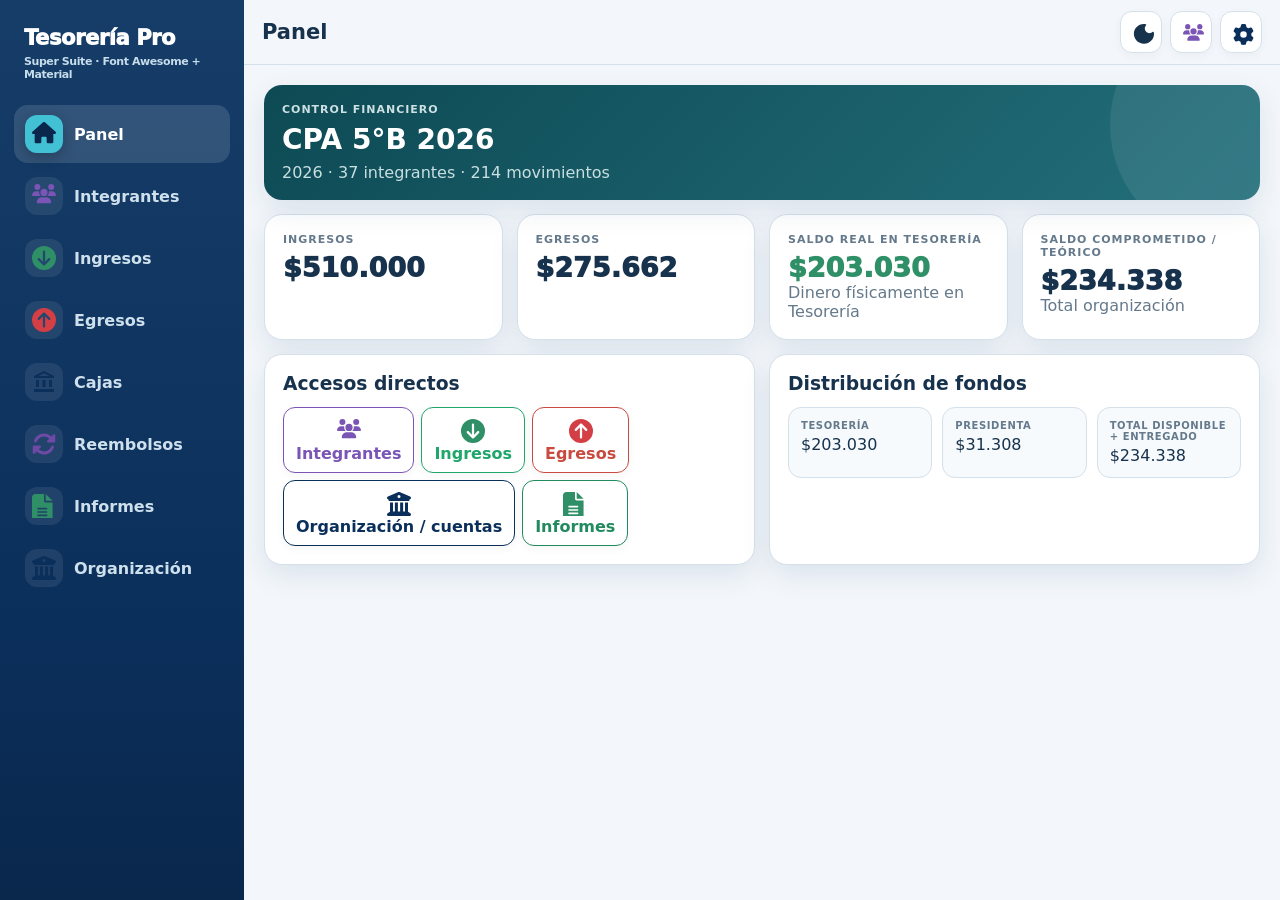
==== commit eaae50ca: "Add files via upload" ====
--- a/index.html
+++ b/index.html
@@ -1,102 +1,129 @@
-<!doctype html><html lang="es"><head><meta charset="utf-8"><meta name="viewport" content="width=device-width,initial-scale=1,viewport-fit=cover"><meta name="theme-color" content="#0b2f5b"><meta name="description" content="Tesorería Pro V23 · gestión integral de organizaciones, integrantes, cuotas, movimientos, reembolsos, informes y planillas."><link rel="manifest" href="./manifest.json"><link rel="icon" href="./favicon.svg" type="image/svg+xml"><title>Tesorería Pro V23 · FUTURE FINAL</title><style>
-:root{--bg:#07111f;--surface:#0d1b2b;--surface2:#102338;--surface3:#132b42;--ink:#edf7ff;--muted:#8da6bb;--line:#203b54;--brand:#59e6ff;--brand2:#247cff;--accent:#a76cff;--good:#38d39f;--warn:#ffb84d;--danger:#ff5d73;--purple:#a76cff;--cyan:#59e6ff;--shadow:0 18px 55px rgba(0,0,0,.32);--r:20px}
-*{box-sizing:border-box}html,body{margin:0;min-height:100%;background:radial-gradient(circle at 80% -10%,#123457 0,#07111f 38%,#050b14 100%);color:var(--ink);font-family:Inter,ui-sans-serif,system-ui,-apple-system,"Segoe UI",Arial,sans-serif}body{overflow-x:hidden}button,input,select,textarea{font:inherit}button{cursor:pointer}.hide{display:none!important}.app{min-height:100vh}.side{position:fixed;inset:0 auto 0 0;width:250px;padding:18px 14px;background:linear-gradient(180deg,rgba(8,20,34,.98),rgba(4,11,20,.98));border-right:1px solid #17334d;z-index:50;box-shadow:25px 0 70px rgba(0,0,0,.18)}
-.brand{font-size:19px;font-weight:950;letter-spacing:-.04em;padding:12px 12px 16px;display:flex;align-items:center;gap:10px}.brand:before{content:'✓';display:grid;place-items:center;width:34px;height:34px;border-radius:11px;background:linear-gradient(135deg,var(--brand),var(--brand2));color:#04101d;box-shadow:0 0 24px rgba(89,230,255,.32);font-weight:1000}.brand small{display:block;color:var(--muted);font-size:9px;letter-spacing:.12em;text-transform:uppercase;margin-left:auto}.nav{display:flex;flex-direction:column;gap:5px;overflow:auto;height:calc(100vh - 130px);padding-right:3px}.nav button{border:1px solid transparent;background:transparent;color:#91a8ba;border-radius:13px;padding:10px 12px;display:flex;align-items:center;gap:11px;text-align:left;font-weight:800}.nav button:hover{background:#0f263b;color:#fff;border-color:#214563}.nav button.active{background:linear-gradient(90deg,rgba(89,230,255,.18),rgba(36,124,255,.08));border-color:#23617d;color:#fff;box-shadow:inset 3px 0 0 var(--brand)}.nav .actionIconSvg{width:20px!important;height:20px!important}.main{margin-left:250px;min-height:100vh}.top{position:sticky;top:0;z-index:40;height:76px;padding:12px 26px;display:flex;align-items:center;gap:18px;background:rgba(5,14,24,.82);backdrop-filter:blur(18px);border-bottom:1px solid #17334d}.top h1{margin:0;font-size:22px;letter-spacing:-.03em}.top h1:after{content:'  •  LIVE';font-size:9px;color:var(--good);letter-spacing:.12em;vertical-align:middle}.tools{margin-left:auto;display:flex;gap:8px;align-items:center}.globalSearch{width:min(430px,38vw);background:#091726;border:1px solid #1d3a53;color:#eaf8ff;border-radius:13px;padding:10px 13px;outline:none}.globalSearch:focus{border-color:var(--brand);box-shadow:0 0 0 3px rgba(89,230,255,.1)}.btn{border:1px solid #25445e;background:#102338;color:#dcecf7;border-radius:12px;padding:10px 14px;font-weight:850;box-shadow:none}.btn:hover{border-color:#3b7795;transform:translateY(-1px)}.btn.primary{background:linear-gradient(135deg,#1bbbd0,#247cff);border-color:#4cd9f2;color:#04111d;box-shadow:0 10px 30px rgba(36,124,255,.2)}.btn.iconOnlyBtn{width:42px;height:42px;padding:8px;display:grid;place-items:center}.wrap{padding:26px;max-width:1600px;margin:auto}.card{background:linear-gradient(145deg,rgba(16,35,56,.95),rgba(9,23,38,.94));border:1px solid #1d3a53;border-radius:var(--r);box-shadow:var(--shadow);padding:20px}.sectionTitle{display:flex;align-items:center;justify-content:space-between;gap:15px}.sectionTitle h2{margin:0;color:#fff!important}.muted{color:var(--muted)}.search{width:100%;background:#081725;border:1px solid #21425d;color:#fff;border-radius:14px;padding:13px 15px;outline:none}.search:focus{border-color:var(--brand);box-shadow:0 0 0 3px rgba(89,230,255,.1)}.tableWrap,.spreadsheet{overflow:auto;border:1px solid #1e3d57;border-radius:15px;background:#081725}.table{width:100%;border-collapse:separate;border-spacing:0;min-width:720px}.table th,.table td{padding:11px;border-right:1px solid #18344c;border-bottom:1px solid #18344c;white-space:nowrap}.table th{background:#102c46;color:#83e9ff;font-size:10px;text-transform:uppercase;letter-spacing:.07em;position:sticky;top:0;z-index:3}.table td{color:#d8e8f2}.table tr:hover td{background:#0d2237}.spreadsheet table{border-collapse:separate;border-spacing:0;min-width:1250px}.spreadsheet th,.spreadsheet td{padding:10px 11px;border-right:1px solid #18344c;border-bottom:1px solid #18344c;white-space:nowrap}.spreadsheet th{background:#102c46;color:#83e9ff;font-size:11px;text-transform:uppercase;position:sticky;top:0;z-index:3}.spreadsheet .sticky{position:sticky;left:0;background:#0b1b2b;z-index:2;min-width:205px}.spreadsheet th.sticky{background:#12324e;z-index:4}.masterSheet td{font-size:13px}.masterSheet th{font-size:11px}.masterSheet .totalRow th{position:sticky;bottom:0;background:#12324e!important;color:#8feeff;font-weight:950;z-index:5}.blankcell{color:#4f6a7d}.totalRow th{background:#12324e!important;font-weight:950}.grandTotalCell{font-weight:950;background:#12324e!important}.detail{background:#0b1c2d;border:1px solid #23425c;border-radius:14px;padding:12px}.detail b{display:block;font-size:10px;color:#7e9aae;margin-bottom:4px;text-transform:uppercase;letter-spacing:.06em}.fichaNameOnly{display:flex;align-items:center;justify-content:space-between;gap:10px;font-size:23px;font-weight:950;color:#fff;margin-bottom:8px}.fichaActions{margin:8px 0 20px}.sectionHeaderActions{display:flex;align-items:center;gap:8px}.compactAction{min-width:72px!important;min-height:48px!important}.fichaSection{margin-top:22px;border:1px solid #23425c;border-left:6px solid #4e8cff;border-radius:16px;padding:15px;background:linear-gradient(180deg,#0d2032,#0a1725)}.fichaSection.monthly{border-left-color:var(--good)}.fichaSection.extraordinary{border-left-color:var(--warn)}.fichaSection.refunds{border-left-color:var(--purple)}.fichaSection.reversals{border-left-color:#b56cff}.profileHero{display:flex;gap:15px;align-items:center;background:linear-gradient(135deg,#102c43,#0b1928);border:1px solid #28506d;padding:18px;border-radius:18px;margin-bottom:14px}.dark .profileHero{background:linear-gradient(135deg,#102c43,#0b1928)}.mobileNav{display:none}.modal{position:fixed;inset:0;background:rgba(0,4,10,.72);backdrop-filter:blur(7px);z-index:1000;display:none;align-items:flex-end;justify-content:center}.modal.open{display:flex}.dialog{width:min(980px,100%);max-height:92vh;overflow:auto;background:linear-gradient(160deg,#10243a,#081522);border:1px solid #2b536f;border-radius:24px 24px 0 0;box-shadow:0 -25px 100px rgba(0,0,0,.45);color:#eaf6ff}.dialogFooter{position:sticky;bottom:0;background:rgba(8,21,34,.96);backdrop-filter:blur(15px);border-top:1px solid #244660;padding:14px;display:flex;gap:10px;justify-content:flex-end}.toast{position:fixed;right:22px;bottom:22px;z-index:1200;background:#0f2d42;color:#eaffff;border:1px solid #2a657b;border-radius:13px;padding:12px 15px;box-shadow:var(--shadow)}.kpiGrid{display:grid;grid-template-columns:repeat(4,minmax(0,1fr));gap:14px}.kpi{position:relative;overflow:hidden;padding:18px;border-radius:18px;background:linear-gradient(145deg,#0e2539,#091725);border:1px solid #21445e;min-height:125px}.kpi:after{content:'';position:absolute;width:100px;height:100px;border-radius:50%;right:-35px;top:-35px;background:radial-gradient(circle,rgba(89,230,255,.18),transparent 68%)}.kpi .label{font-size:10px;letter-spacing:.12em;color:#83a2b8;text-transform:uppercase}.kpi .value{font-size:28px;font-weight:950;margin-top:12px}.kpi.good .value{color:#45e1ac}.kpi.bad .value{color:#ff687d}.kpi.purple .value{color:#c08cff}.kpi.blue .value{color:#68dfff}.dashboardGrid{display:grid;grid-template-columns:1.25fr .9fr .9fr;gap:14px;margin-top:14px}.panelTitle{font-weight:950;margin-bottom:12px}.chart{height:180px;display:flex;align-items:end;gap:8px;padding:18px 6px 4px}.bar{flex:1;border-radius:7px 7px 2px 2px;background:linear-gradient(180deg,#59e6ff,#247cff);min-height:12px;box-shadow:0 0 20px rgba(89,230,255,.12)}.legend{display:flex;flex-wrap:wrap;gap:10px;font-size:11px;color:#9ab1c1}.quickGrid{display:grid;grid-template-columns:repeat(4,minmax(0,1fr));gap:12px}.quick{min-height:78px;padding:13px 16px;text-align:left;border:1px solid #21445e;background:linear-gradient(145deg,#10283d,#0a1c2c);border-radius:15px;color:#eaf7ff;display:flex;align-items:center;gap:13px;font-weight:900;box-shadow:0 10px 24px rgba(0,0,0,.14);transition:.18s ease}.quick:hover{border-color:#3bcde7;background:linear-gradient(145deg,#12334b,#0d2437);transform:translateY(-1px)}.quick .qicon{width:44px;height:44px;flex:0 0 44px;border-radius:13px;display:grid;place-items:center;background:linear-gradient(135deg,rgba(89,230,255,.18),rgba(167,108,255,.18));color:#72eaff;border:1px solid rgba(89,230,255,.16)}.quick .qicon .actionIconSvg{width:27px!important;height:27px!important}.statusPill{display:inline-flex;align-items:center;gap:6px;padding:5px 9px;border-radius:999px;font-size:10px;font-weight:900;border:1px solid #2c5268;background:#0b2032}.statusPill:before{content:'';width:7px;height:7px;border-radius:50%;background:var(--good);box-shadow:0 0 8px currentColor}.actionBtn{border:1px solid #274b63!important;background:#0c2032!important;color:#eaf7ff!important;border-radius:12px!important}.actionIconSvg{display:block!important;width:26px!important;height:26px!important;fill:currentColor!important;stroke:currentColor!important;overflow:visible!important}.actionGlyph{display:inline-grid!important;place-items:center!important;width:28px!important;height:28px!important;line-height:1!important}.nav .actionIconSvg{width:20px!important;height:20px!important}.mobileNav .actionIconSvg{width:25px!important;height:25px!important}.quotaRowActions{display:inline-flex!important;align-items:center!important;gap:5px!important;flex-wrap:nowrap!important}.quotaRowActions .quotaAction{width:38px!important;height:38px!important;padding:6px!important;display:inline-grid!important;place-items:center!important}.quotaRowActions .quotaAction .actionIconSvg{width:22px!important;height:22px!important}.actionGlyph[data-icon="income"]{color:#38d39f!important}.actionGlyph[data-icon="expense"]{color:#ff5d73!important}.actionGlyph[data-icon="refund"]{color:#a76cff!important}.actionGlyph[data-icon="pdf"]{color:#59e6ff!important}.actionGlyph[data-icon="whatsapp"]{color:#38d39f!important}.actionGlyph[data-icon="email"]{color:#5cb7ff!important}.actionGlyph[data-icon="edit"]{color:#ffb84d!important}.actionGlyph[data-icon="undo"]{color:#b58cff!important}.actionGlyph[data-icon="trash"]{color:#ff5d73!important}.actionGlyph[data-icon="close"]{color:#ff5d73!important}.actionGlyph[data-icon="receipt"]{color:#59e6ff!important}.iconOnlyBtn svg{width:22px;height:22px}.formGrid{display:grid;grid-template-columns:repeat(2,minmax(0,1fr));gap:12px}.formGrid .full{grid-column:1/-1}.formGrid label{display:block;color:#91aabd;font-size:11px;font-weight:800;text-transform:uppercase;letter-spacing:.05em}.formGrid input,.formGrid select,.formGrid textarea{width:100%;margin-top:6px;background:#071624;color:#effaff;border:1px solid #254963;border-radius:12px;padding:11px;outline:none}.formGrid input:focus,.formGrid select:focus,.formGrid textarea:focus{border-color:var(--brand);box-shadow:0 0 0 3px rgba(89,230,255,.08)}@media(max-width:1100px){.side{width:215px}.main{margin-left:215px}.kpiGrid{grid-template-columns:repeat(2,1fr)}.dashboardGrid{grid-template-columns:1fr 1fr}.quickGrid{grid-template-columns:repeat(4,1fr)}}@media(max-width:800px){.side{display:none}.main{margin-left:0}.top{height:auto;min-height:68px;padding:10px 14px;gap:8px}.top h1{font-size:18px}.globalSearch{display:none}.wrap{padding:14px 12px 92px}.kpiGrid{grid-template-columns:1fr 1fr;gap:9px}.kpi{min-height:110px;padding:14px}.kpi .value{font-size:22px}.dashboardGrid{grid-template-columns:1fr}.quickGrid{grid-template-columns:repeat(4,1fr);gap:7px}.quick{font-size:10px;padding:9px 4px}.mobileNav{position:fixed;display:grid;grid-template-columns:repeat(6,1fr);bottom:0;left:0;right:0;z-index:900;background:rgba(5,14,24,.96);backdrop-filter:blur(18px);border-top:1px solid #24445d;padding:7px 5px calc(7px + env(safe-area-inset-bottom));box-shadow:0 -15px 50px rgba(0,0,0,.32)}.mobileNav button{min-height:55px;border:0;background:transparent;color:#6f899b;border-radius:13px;font-size:9px;font-weight:900;display:flex;flex-direction:column;align-items:center;justify-content:center;gap:3px}.mobileNav button.active{color:#eaffff;background:linear-gradient(180deg,rgba(89,230,255,.17),rgba(36,124,255,.08));box-shadow:inset 0 0 0 1px #21506a}.dialog{max-height:95vh}.dialogFooter{justify-content:stretch}.dialogFooter .btn{flex:1}.formGrid{grid-template-columns:1fr}.formGrid .full{grid-column:auto}.fichaActions{grid-template-columns:repeat(4,1fr)!important}.fichaActions .actionBtn{min-height:68px!important}.fichaActions .actionIconSvg{width:26px!important;height:26px!important}.fichaActions .actionBtn small{font-size:9px!important}}@media(max-width:430px){.kpiGrid{grid-template-columns:1fr 1fr}.quickGrid{grid-template-columns:repeat(4,1fr)}.quick{min-height:72px}.fichaActions{grid-template-columns:repeat(4,1fr)!important}}
-.grid{display:grid;grid-template-columns:repeat(12,minmax(0,1fr));gap:14px}.span12{grid-column:span 12}.span6{grid-column:span 6}.span4{grid-column:span 4}.span3{grid-column:span 3}.span8{grid-column:span 8}.span9{grid-column:span 9}.span2{grid-column:span 2}.actions{display:flex;flex-wrap:wrap;gap:9px}.detailGrid{display:grid;grid-template-columns:repeat(3,minmax(0,1fr));gap:10px}.label{font-size:10px;text-transform:uppercase;letter-spacing:.1em;color:#8ba7ba;font-weight:900}.metric{font-size:26px;font-weight:950;margin-top:8px}.metric.positive{color:#45e1ac}.hero{min-height:120px}.headingIcon{display:inline-grid;place-items:center;margin-right:7px}.rowActions{display:flex;gap:6px;align-items:center;flex-wrap:wrap}.table td .btn,.table th .btn{padding:7px 9px}.field{display:flex;flex-direction:column;gap:6px}.field label{font-size:10px;text-transform:uppercase;color:#8da6bb;font-weight:900}.field input,.field select,.field textarea{background:#071624;color:#effaff;border:1px solid #254963;border-radius:12px;padding:11px}.pill{display:inline-flex;align-items:center;padding:5px 9px;border-radius:999px;border:1px solid #2b536b;background:#0a2032;font-size:10px;font-weight:900}.success{color:#45e1ac}.danger{color:#ff687d}.warning{color:#ffbd57}.empty{padding:30px;text-align:center;color:#7891a4;border:1px dashed #294b63;border-radius:15px}.subnav{display:flex;gap:8px;overflow:auto;margin-bottom:14px}.subnav button{white-space:nowrap}.modal .btn{min-height:44px}.dialog h2,.dialog h3{color:#fff}.dialog input,.dialog select,.dialog textarea{background:#071624!important;color:#effaff!important;border-color:#294c64!important}@media(max-width:800px){.grid{grid-template-columns:1fr}.span12,.span9,.span8,.span6,.span4,.span3,.span2{grid-column:1}.detailGrid{grid-template-columns:1fr}.actions{display:grid;grid-template-columns:1fr 1fr}.actions .btn{width:100%}}
-
-/* ================= V23 FUTURE — EXPERIENCE LAYER ================= */
-:root{--bg:#06111d;--surface:#0b1a2a;--surface2:#10253a;--surface3:#15334d;--ink:#f2fbff;--muted:#8ea7ba;--line:#23445d;--brand:#55e6ff;--brand2:#2a7dff;--accent:#a86cff;--good:#38d5a0;--warn:#ffbf5a;--danger:#ff6078;--r:22px;--shadow:0 22px 70px rgba(0,0,0,.34)}
-html{scroll-behavior:smooth}body{background:radial-gradient(900px 500px at 80% -10%,rgba(42,125,255,.18),transparent 65%),radial-gradient(700px 420px at 10% 20%,rgba(85,230,255,.08),transparent 68%),#06111d}
-body:before{content:'';position:fixed;inset:0;pointer-events:none;background-image:linear-gradient(rgba(255,255,255,.018) 1px,transparent 1px),linear-gradient(90deg,rgba(255,255,255,.018) 1px,transparent 1px);background-size:42px 42px;mask-image:linear-gradient(to bottom,rgba(0,0,0,.5),transparent 70%);z-index:-1}
-.side{width:264px;padding:18px 15px;background:linear-gradient(180deg,rgba(5,17,29,.98),rgba(4,10,18,.99));border-right:1px solid rgba(85,230,255,.12);box-shadow:28px 0 90px rgba(0,0,0,.25)}
-.brand{padding:10px 10px 18px;font-size:18px}.brand:before{content:'T';width:42px;height:42px;border-radius:14px;background:linear-gradient(135deg,var(--brand),var(--brand2));box-shadow:0 0 34px rgba(85,230,255,.28);color:#04111b}
-.nav{gap:7px;height:calc(100vh - 138px)}.nav button{min-height:48px;border-radius:15px;padding:11px 13px;color:#8fa9bb}.nav button.active{background:linear-gradient(90deg,rgba(85,230,255,.16),rgba(42,125,255,.10));border-color:rgba(85,230,255,.28);box-shadow:inset 3px 0 0 var(--brand),0 8px 25px rgba(0,0,0,.12)}.nav button .ico{width:28px;height:28px;display:grid;place-items:center;border-radius:10px;background:rgba(255,255,255,.035)}.nav button.active .ico{background:rgba(85,230,255,.11);color:var(--brand)}
-.main{margin-left:264px}.top{height:82px;padding:13px 30px;background:rgba(4,13,23,.78);border-bottom:1px solid rgba(85,230,255,.12)}.top h1{font-size:23px;font-weight:950}.top h1:after{content:'  ·  LIVE';font-size:9px;color:var(--good);letter-spacing:.14em}.globalSearch{width:min(520px,42vw);background:rgba(8,24,38,.82);border-color:#1d425c;border-radius:15px}.btn{border-radius:14px;background:linear-gradient(180deg,#10273b,#0b1c2c);border-color:#244a64}.btn.primary{background:linear-gradient(135deg,#31d5e7,#2a7dff);border-color:#64e9f5}.btn.iconOnlyBtn{width:46px;height:46px;border-radius:15px}
-.wrap{padding:28px 30px 40px;max-width:1680px}.card{background:linear-gradient(145deg,rgba(13,31,49,.94),rgba(7,19,31,.96));border-color:rgba(74,137,173,.25);border-radius:var(--r);box-shadow:var(--shadow);padding:22px}.sectionTitle h2{font-size:22px}.muted{color:#8ea7ba}.detail{background:linear-gradient(145deg,rgba(16,39,59,.8),rgba(8,23,37,.8));border-color:#244760}.kpiGrid{gap:16px}.kpi{min-height:138px;border-radius:20px;background:linear-gradient(145deg,#10283e,#091826);border-color:#21465f;box-shadow:0 15px 40px rgba(0,0,0,.15)}.kpi .value{font-size:31px}.kpi .label{font-size:10px;color:#91aec1}.dashboardGrid{gap:16px}.panelTitle{font-size:14px;letter-spacing:.02em}.chart{height:205px}.bar{background:linear-gradient(180deg,#55e6ff,#2a7dff);box-shadow:0 0 24px rgba(85,230,255,.18)}
-/* Quick actions: same visual language as reports, uniform cards */
-.quickGrid{display:grid;grid-template-columns:repeat(4,minmax(0,1fr));gap:12px}.quick{min-height:82px;width:100%;display:flex;align-items:center;gap:13px;text-align:left;padding:15px 17px;border:1px solid #274d66;background:linear-gradient(145deg,#10283d,#0a1c2c);border-radius:17px;color:#eefbff;font-size:14px;font-weight:900;box-shadow:0 10px 28px rgba(0,0,0,.12);transition:.18s}.quick:hover{transform:translateY(-2px);border-color:#4fcfe6;background:linear-gradient(145deg,#14334b,#0b2134)}.quick .qicon{width:48px;height:48px;flex:0 0 48px;margin:0;border-radius:14px;display:grid;place-items:center;background:rgba(85,230,255,.09);border:1px solid rgba(85,230,255,.18);color:var(--brand)}.quick:nth-child(2) .qicon{color:var(--good);background:rgba(56,213,160,.09);border-color:rgba(56,213,160,.2)}.quick:nth-child(3) .qicon{color:var(--danger);background:rgba(255,96,120,.09);border-color:rgba(255,96,120,.2)}.quick:nth-child(4) .qicon{color:var(--warn);background:rgba(255,191,90,.09);border-color:rgba(255,191,90,.2)}.quick:nth-child(5) .qicon{color:#66bfff}.quick:nth-child(6) .qicon{color:#8fc8ff}.quick:nth-child(7) .qicon{color:var(--accent)}.quick:nth-child(8) .qicon{color:#d0e9ff}
-/* Reports: premium command center, no browser-default white buttons */
-.reportFilter{display:grid;grid-template-columns:repeat(3,minmax(0,1fr));gap:12px;margin-top:20px}.reportFilter button{appearance:none;min-height:78px;width:100%;display:flex;align-items:center;gap:14px;text-align:left;padding:13px 15px;border:1px solid #274d66;border-radius:17px;background:linear-gradient(145deg,#10283d,#091a29);color:#eaf8ff;font-weight:850;cursor:pointer;box-shadow:0 10px 28px rgba(0,0,0,.12);transition:.18s}.reportFilter button:hover{transform:translateY(-2px);border-color:#50d9ee}.reportFilter button.active{border-color:#55e6ff;background:linear-gradient(145deg,rgba(85,230,255,.18),rgba(42,125,255,.12));box-shadow:0 0 0 1px rgba(85,230,255,.12),0 15px 35px rgba(0,0,0,.2)}.reportFilter .ico{width:48px;height:48px;flex:0 0 48px;display:grid;place-items:center;border-radius:14px;background:#0b2032;border:1px solid #24516a;color:#7eeeff}.reportFilter button:nth-child(4n+2) .ico{color:#9d7bff}.reportFilter button:nth-child(4n+3) .ico{color:#55dca8}.reportFilter button:nth-child(4n+4) .ico{color:#ffbd62}.reportFilter button.active .ico{background:rgba(85,230,255,.12);border-color:rgba(85,230,255,.28)}
-.reportSummary{display:grid;grid-template-columns:repeat(4,minmax(0,1fr));gap:12px}.reportSummary .detail{min-height:92px}.sheetHint{margin:14px 0;padding:12px 14px;border-left:3px solid var(--brand);background:rgba(85,230,255,.05);border-radius:10px;color:#9db4c4}.reportTableWrap{box-shadow:0 20px 50px rgba(0,0,0,.2)}
-.actionBtn{min-height:58px;border-radius:15px!important;background:linear-gradient(145deg,#10283d,#0a1c2c)!important}.actionBtn:hover{border-color:#4fd9ed!important;transform:translateY(-1px)}
-.modal{background:rgba(1,7,13,.78);z-index:2000}.dialog{max-width:1040px;background:linear-gradient(160deg,#10283e,#071522);border-color:#2a5872;box-shadow:0 -30px 120px rgba(0,0,0,.55)}
-/* More menu for mobile */
-.moreMenu{position:fixed;right:12px;bottom:82px;z-index:1800;width:min(360px,calc(100vw - 24px));padding:14px;border:1px solid #2c5b75;border-radius:20px;background:rgba(7,20,33,.97);box-shadow:0 25px 80px rgba(0,0,0,.45);backdrop-filter:blur(18px)}.moreMenuGrid{display:grid;grid-template-columns:repeat(2,1fr);gap:9px}.moreMenu button{min-height:62px;border:1px solid #23485f;background:#0c2234;color:#e9f9ff;border-radius:14px;font-weight:850;display:flex;align-items:center;gap:9px;padding:10px}.moreMenu button svg{width:23px!important;height:23px!important}.moreBackdrop{position:fixed;inset:0;z-index:1700;background:rgba(0,0,0,.35)}
-@media(max-width:1100px){.side{width:230px}.main{margin-left:230px}.quickGrid{grid-template-columns:repeat(2,1fr)}.reportFilter{grid-template-columns:repeat(2,1fr)}}
-@media(max-width:800px){.side{display:none}.main{margin-left:0}.top{height:70px;padding:9px 13px}.top h1{font-size:18px}.tools{gap:6px}.top .iconOnlyBtn{width:42px;height:42px}.wrap{padding:16px 13px 105px}.kpiGrid{grid-template-columns:1fr 1fr;gap:9px}.kpi{min-height:112px;padding:14px}.kpi .value{font-size:23px}.dashboardGrid{grid-template-columns:1fr}.quickGrid{grid-template-columns:1fr 1fr;gap:9px}.quick{min-height:76px;padding:11px 12px;font-size:12px}.quick .qicon{width:40px;height:40px;flex-basis:40px}.reportFilter{grid-template-columns:1fr 1fr;gap:9px}.reportFilter button{min-height:72px;padding:10px;font-size:11px}.reportFilter .ico{width:40px;height:40px;flex-basis:40px}.reportSummary{grid-template-columns:1fr 1fr}.mobileNav{position:fixed;display:grid;grid-template-columns:repeat(6,1fr);bottom:0;left:0;right:0;z-index:1600;background:rgba(4,13,23,.97);backdrop-filter:blur(20px);border-top:1px solid #244b63;padding:7px 6px calc(7px + env(safe-area-inset-bottom));box-shadow:0 -20px 60px rgba(0,0,0,.42)}.mobileNav button{min-height:57px;border:1px solid transparent;background:transparent;color:#7893a6;border-radius:14px;font-size:9px;font-weight:900;display:flex;flex-direction:column;align-items:center;justify-content:center;gap:3px}.mobileNav button.active{color:#eaffff;background:linear-gradient(180deg,rgba(85,230,255,.17),rgba(42,125,255,.08));border-color:#23556f;box-shadow:inset 0 0 0 1px rgba(85,230,255,.08)}.mobileNav .navAction{width:29px;height:29px;display:grid;place-items:center}.mobileNav .actionIconSvg{width:25px!important;height:25px!important}.dialog{max-height:94vh}.dialogFooter{position:sticky;bottom:0;z-index:20}.fichaActions{grid-template-columns:repeat(4,1fr)!important}.fichaActions .actionBtn{min-height:66px!important}}
-@media(max-width:430px){.quickGrid{grid-template-columns:1fr 1fr}.reportFilter{grid-template-columns:1fr}.reportSummary{grid-template-columns:1fr 1fr}.kpiGrid{grid-template-columns:1fr 1fr}}
-
-/* V23 FINAL responsive system — authored layout, no runtime CSS patches */
-@media(max-width:800px){
-  .globalSearch{display:none}
-  .tools{margin-left:auto}
-  .formGrid{grid-template-columns:1fr}
-  .formGrid .full{grid-column:auto}
-  .dialog{width:100%;max-width:none;border-radius:22px 22px 0 0}
-  .dialogFooter{flex-wrap:wrap;justify-content:stretch}
-  .dialogFooter .btn{flex:1 1 150px}
-  .contactActions,.orgActions{display:grid!important;grid-template-columns:1fr 1fr;gap:9px}
-  .contactActions .btn,.orgActions .btn{width:100%!important;min-width:0}
-}
-@media(max-width:520px){
-  .wrap{padding-left:11px;padding-right:11px}
-  .card{padding:15px}
-  .sectionTitle{align-items:flex-start}
-  .mobileNav{padding-left:3px;padding-right:3px}
-  .mobileNav button{font-size:8px;min-height:56px;padding:3px 1px}
-  .mobileNav .navAction{width:28px;height:28px}
-  .mobileNav .actionIconSvg{width:23px!important;height:23px!important}
-  .quick{min-height:74px;padding:10px;font-size:11.5px}
-  .quick .qicon{width:38px;height:38px;flex-basis:38px}
-  .quick .qicon .actionIconSvg{width:24px!important;height:24px!important}
-  .fichaActions{grid-template-columns:repeat(2,1fr)!important}
-}
-</style></head><body><noscript><div style="padding:24px;font-family:system-ui">Tesorería Pro necesita JavaScript activado para funcionar.</div></noscript><div class="app"><aside class="side"><div class="brand">TESORERÍA PRO <small>V23 · FUTURE</small></div><div style="padding:0 12px 12px"><div class="statusPill">IndexedDB · ONLINE/OFFLINE</div></div><nav class="nav" id="nav"></nav></aside><main class="main"><header class="top"><h1 id="title">Panel</h1><input id="globalSearch" class="globalSearch" placeholder="Buscar persona, RUT, movimiento o comprobante…" onkeydown="globalSearchKey(event)"><div class="tools"><button class="btn iconOnlyBtn" onclick="toggleTheme()" title="Tema"><span id="topThemeIcon"></span></button><button class="btn iconOnlyBtn" onclick="go('contacts')" title="Contactos"><span id="topContactsIcon"></span></button><button class="btn iconOnlyBtn" onclick="go('settings')" title="Configuración"><span id="topSettingsIcon"></span></button></div></header><div class="wrap" id="view"></div></main></div><nav class="mobileNav" id="mobileNav"></nav><div class="modal" id="modal"><div class="dialog" id="dialog"></div></div><input id="file" type="file" accept=".json,.xlsx,.xls,.csv" class="hide"><script>
-const BUILD_ID="V23-FUTURE-FINAL-REBUILT-2026-08-27";
-const INITIAL={schema:"tesoreria-pro-v23",schemaVersion:3,source:"empty",organization:{},organizations:[],people:[],memberships:[],contacts:[],relationships:[],movements:[],contributions:[],reimbursements:[],accounts:[],receipts:[],approvals:[],auditLog:[],quotaConfigs:[],settings:{},metadata:{currentYear:new Date().getFullYear(),currentMonth:new Date().getMonth()+1}};
+<!doctype html><html lang="es"><head><meta charset="utf-8"><meta name="viewport" content="width=device-width,initial-scale=1,viewport-fit=cover"><meta name="theme-color" content="#0b2f5b"><meta name="description" content="Tesorería Pro · gestión integral de organizaciones, integrantes, cuotas, movimientos, reembolsos, informes y planillas."><link rel="manifest" href="./manifest.json"><link rel="icon" href="./favicon.svg" type="image/svg+xml"><link rel="apple-touch-icon" href="./apple-touch-icon.png"><title>Tesorería Pro · Super Suite</title><style>:root{--bg:#f3f7fb;--surface:#fff;--surface2:#f7fafc;--ink:#17324d;--muted:#64798b;--line:#d4e0ea;--brand:#0b2f5b;--brand2:#1f5f8a;--accent:#1e9bb3;--good:#2f8f67;--warn:#d79527;--danger:#c53d49;--purple:#6e4aa5;--shadow:0 10px 28px rgba(11,47,91,.10);--r:18px}
+body.dark{--bg:#0f1822;--surface:#172635;--surface2:#1b2d3d;--ink:#edf5fb;--muted:#aebdca;--line:#385064;--brand:#72b9e8;--brand2:#4e94c4;--accent:#42c1d5;--good:#61c995;--warn:#e4b65a;--danger:#ff7b87;--purple:#a58be0;--shadow:0 12px 30px rgba(0,0,0,.28)}
+*{box-sizing:border-box}html,body{margin:0;min-height:100%;background:var(--bg);color:var(--ink);font-family:Inter,ui-sans-serif,system-ui,-apple-system,"Segoe UI",Arial,sans-serif}body{overflow-x:hidden}button,input,select,textarea{font:inherit}button{cursor:pointer}.app{min-height:100vh}.hide{display:none!important}
+.side{position:fixed;left:0;top:0;bottom:0;width:244px;background:linear-gradient(180deg,#163d68,#0b2f5b 70%,#0a274c);color:#fff;padding:18px 14px;z-index:20}.brand{font-weight:950;font-size:21px;padding:8px 10px 20px;letter-spacing:-.02em}.brand small{display:block;color:#c7ddeb;font-size:11px;font-weight:700;margin-top:5px}.nav button{width:100%;border:0;background:transparent;color:#cfe0ed;display:flex;align-items:center;gap:11px;padding:10px 11px;border-radius:14px;margin:4px 0;font-weight:850}.nav button:hover,.nav button.active{background:rgba(255,255,255,.13);color:#fff}.ico{width:38px;height:38px;border-radius:12px;display:grid;place-items:center;background:rgba(255,255,255,.08);flex:0 0 38px}.nav button.active .ico{background:rgba(66,193,213,.18)}
+.nav button[data-page="panel"] .ico{color:#42c1d5}.nav button[data-page="people"] .ico{color:#b98bf0}.nav button[data-page="income"] .ico{color:#4ecb82}.nav button[data-page="expense"] .ico{color:#ff7a68}.nav button[data-page="boxes"] .ico{color:#f4c95d}.nav button[data-page="refunds"] .ico{color:#ef8fc0}.nav button[data-page="reports"] .ico{color:#8fd6ff}.nav button[data-page="org"] .ico{color:#7ec4ff}.nav button[data-page="settings"] .ico{color:#c7d3de}
+.nav button[data-page].active .ico{background:currentColor;position:relative}.nav button[data-page].active .ico svg{fill:#0a274c;position:relative;z-index:1}.nav button[data-page].active .ico{box-shadow:0 4px 14px rgba(0,0,0,.25)}
+.mobileNav button[data-page="panel"] .navAction{color:#1e9bb3}.mobileNav button[data-page="people"] .navAction{color:#7a55b5}.mobileNav button[data-page="income"] .navAction{color:#1fa66b}.mobileNav button[data-page="expense"] .navAction{color:#c94a3f}.mobileNav button[data-page="boxes"] .navAction{color:#b8860f}.mobileNav button[data-page="refunds"] .navAction{color:#a8397a}.mobileNav button[data-page="reports"] .navAction{color:#218a5e}.mobileNav button[data-page="org"] .navAction{color:#0b2f5b}.mobileNav button[data-page="settings"] .navAction{color:#536f86}
+.dark .mobileNav button[data-page="org"] .navAction{color:#72b9e8}
+.mobileNav button.active[data-page="panel"]{background:#1e9bb3}.mobileNav button.active[data-page="people"]{background:#7a55b5}.mobileNav button.active[data-page="income"]{background:#1fa66b}.mobileNav button.active[data-page="expense"]{background:#c94a3f}.mobileNav button.active[data-page="boxes"]{background:#b8860f}.mobileNav button.active[data-page="refunds"]{background:#a8397a}.mobileNav button.active[data-page="reports"]{background:#218a5e}.mobileNav button.active[data-page="org"]{background:#0b2f5b}.mobileNav button.active[data-page="settings"]{background:#536f86}
+.mobileNav button.active[data-page] .navAction{color:#fff}.mobileNav button.active[data-page] span:last-child{color:#fff}
+.dark .mobileNav button.active[data-page="panel"]{background:#1e9bb3}.dark .mobileNav button.active[data-page="people"]{background:#7a55b5}.dark .mobileNav button.active[data-page="income"]{background:#1fa66b}.dark .mobileNav button.active[data-page="expense"]{background:#c94a3f}.dark .mobileNav button.active[data-page="boxes"]{background:#b8860f}.dark .mobileNav button.active[data-page="refunds"]{background:#a8397a}.dark .mobileNav button.active[data-page="reports"]{background:#218a5e}.dark .mobileNav button.active[data-page="org"]{background:#3f7fc7}.dark .mobileNav button.active[data-page="settings"]{background:#536f86}
+.main{margin-left:244px;min-width:0}.top{position:sticky;top:0;z-index:15;background:rgba(243,247,251,.94);backdrop-filter:blur(14px);border-bottom:1px solid var(--line);padding:11px 18px;display:flex;justify-content:space-between;gap:12px;align-items:center}.dark .top{background:rgba(15,24,34,.94)}.top h1{margin:0;font-size:21px}.tools{display:flex;gap:8px;align-items:center}.iconOnlyBtn{width:42px;height:42px;padding:0;display:grid;place-items:center;border-radius:13px}.iconOnlyBtn .actionIconSvg{width:21px;height:21px}.wrap{padding:20px;max-width:1500px;margin:auto}.grid{display:grid;grid-template-columns:repeat(12,minmax(0,1fr));gap:14px}.span12{grid-column:span 12}.span6{grid-column:span 6}.span4{grid-column:span 4}.span3{grid-column:span 3}
+.card{background:var(--surface);border:1px solid var(--line);border-radius:var(--r);box-shadow:var(--shadow);padding:18px}.hero{background:linear-gradient(135deg,#0d4a54,#236f7b);color:#fff;border:0;overflow:hidden;position:relative}.hero:after{content:"";position:absolute;width:240px;height:240px;border-radius:50%;right:-90px;top:-80px;background:rgba(255,255,255,.08)}.hero .muted{color:#c9dfe2}.label{font-size:11px;text-transform:uppercase;letter-spacing:.09em;font-weight:900;color:var(--muted)}.metric{font-size:27px;font-weight:950;margin-top:6px}.positive{color:var(--good)}.muted{color:var(--muted)}
+.sectionTitle{display:flex;justify-content:space-between;align-items:center;gap:12px;margin-bottom:13px}.sectionTitle h2,.sectionTitle h3{margin:0}.actions{display:flex;gap:7px;flex-wrap:wrap}.btn{border:1px solid var(--line);background:var(--surface);color:var(--ink);padding:9px 12px;border-radius:12px;font-weight:850;box-shadow:0 3px 10px rgba(0,0,0,.04)}.btn.primary{background:var(--brand);color:#fff;border-color:var(--brand)}.btn.accent{background:var(--accent);border-color:var(--accent);color:#fff}.btn.danger{color:var(--danger);border-color:#efc8cd}.btn.small{padding:7px 9px;font-size:12px}.search{width:100%;border:1px solid var(--line);padding:12px 14px;border-radius:13px;outline:0;background:var(--surface);color:var(--ink)}.search:focus{border-color:var(--brand);box-shadow:0 0 0 3px rgba(14,75,85,.08)}
+.tableWrap{overflow:auto;border:1px solid var(--line);border-radius:14px}.table{width:100%;border-collapse:collapse;min-width:760px}.table th,.table td{padding:9px 10px;border-bottom:1px solid var(--line);white-space:nowrap;text-align:left;vertical-align:middle}.table th{background:#f1f6f9;color:#536b7d;font-size:10px;text-transform:uppercase;letter-spacing:.06em;position:sticky;top:0;z-index:2}.dark .table th{background:#203342;color:#dce9f3}.table tbody tr:hover{background:#f7fbfd}.table th:last-child,.table td:last-child{min-width:210px}.person{display:flex;align-items:center;gap:10px}.avatar{width:42px;height:42px;border-radius:50%;overflow:hidden;display:grid;place-items:center;background:#e5edf4;color:var(--brand);font-weight:950;flex:0 0 42px}
+.table .person .avatar{background:#f0eafa;color:#7a55b5}.avatar img{width:100%;height:100%;object-fit:cover}.profileAvatar{width:72px;height:72px;flex-basis:72px;font-size:25px}.rowbtn{border:0;background:#eef4f7;color:var(--brand);padding:7px 10px;border-radius:10px;font-weight:850}.pill{display:inline-flex;border-radius:999px;padding:5px 9px;font-size:11px;font-weight:900;background:#edf3f3}.pill.good{background:#eaf2ec;color:#146f54}.pill.extra{background:#fff0e5;color:#a24f00}.pill.refund{background:#f0ecff;color:#6851a6}.reversalStatus{display:inline-flex;border-radius:999px;padding:5px 8px;background:#f0e9f9;color:#6e4aa5;font-size:11px;font-weight:900}.empty{text-align:center;padding:30px;color:var(--muted)}
+.detailGrid{display:grid;grid-template-columns:repeat(3,minmax(0,1fr));gap:10px}
+.contactsList{display:grid;grid-template-columns:repeat(auto-fill,minmax(280px,1fr));gap:12px}
+.contactCard{border:1px solid var(--line);border-radius:16px;padding:14px;background:var(--surface)}
+.contactCardHead{display:flex;align-items:center;gap:10px}
+.contactName{font-weight:900;font-size:14px;overflow:hidden;text-overflow:ellipsis;white-space:nowrap}
+.contactChips{display:flex;flex-wrap:wrap;gap:6px;margin-top:10px}
+.contactChip{border:1px solid var(--line);background:var(--surface2);border-radius:20px;padding:6px 12px;font-size:11.5px;font-weight:700;display:inline-flex;align-items:center;gap:6px;cursor:pointer;color:var(--ink)}
+.contactChip:hover{border-color:var(--brand);background:#eef4f8}
+.contactChip .actionGlyph{width:14px;height:14px}
+.contactChip .actionIconSvg{width:13px;height:13px}
+.toastBox{position:fixed;left:50%;bottom:90px;transform:translateX(-50%) translateY(20px);background:#0b2f5b;color:#fff;padding:10px 18px;border-radius:30px;font-weight:800;font-size:13px;opacity:0;pointer-events:none;transition:.25s;z-index:200;box-shadow:0 8px 20px rgba(0,0,0,.25)}
+.toastBox.show{opacity:1;transform:translateX(-50%) translateY(0)}
+.contactGrid{display:grid;grid-template-columns:1fr 1fr;gap:14px;margin-top:8px}
+.contactBlock{border:1px solid var(--line);border-radius:14px;padding:12px}
+.contactBlock>b{display:block;margin-bottom:8px;color:var(--brand);font-size:13px}
+.contactBlock .detail{padding:6px 0;border-bottom:1px dashed var(--line)}
+.contactBlock .detail:last-child{border-bottom:0}
+@media(max-width:700px){.contactGrid{grid-template-columns:1fr}}.detail{background:var(--surface2);border:1px solid var(--line);border-radius:13px;padding:12px}.detail b{display:block;font-size:10px;color:var(--muted);margin-bottom:4px;text-transform:uppercase;letter-spacing:.06em}.spreadsheet{overflow:auto;border:1px solid var(--line);border-radius:15px;background:var(--surface)}.spreadsheet table{border-collapse:separate;border-spacing:0;min-width:1250px}.spreadsheet th,.spreadsheet td{padding:10px 11px;border-right:1px solid #dce6e5;border-bottom:1px solid #dce6e5;white-space:nowrap}.spreadsheet th{background:#dbe9e7;color:#12384d;font-size:11px;text-transform:uppercase;position:sticky;top:0;z-index:3}.spreadsheet .sticky{position:sticky;left:0;background:var(--surface);z-index:2;min-width:205px}.spreadsheet th.sticky{background:#cfe2de;z-index:4}.masterSheet td{font-size:13px}.masterSheet th{font-size:11px}.masterSheet .totalRow th{position:sticky;bottom:0;background:#c9dfdb!important;color:#0b2f5b;font-weight:950;z-index:5}.blankcell{color:#a9b4b7}.totalRow th{background:#d9e8e5!important;font-weight:950}.grandTotalCell{font-weight:950;background:#c9dfdb!important}
+.statusSelect{border:1px solid #b9cbd8;border-radius:8px;background:var(--surface);color:var(--ink);padding:4px 6px;font-size:12px;min-width:104px;max-width:112px}.receiptBox{display:inline-flex;align-items:center;gap:6px;border:1px solid #b8cddd;background:#f4f9fc;color:#0b2f5b;border-radius:9px;padding:5px 8px;font-weight:850;font-size:11px;cursor:pointer}.receiptBox:hover{background:#e8f3f8;border-color:#79a9c5}.receiptBox .actionIconSvg{width:15px;height:15px}
+.actionGrid{display:grid;grid-template-columns:repeat(4,minmax(0,1fr));gap:9px}.actionBtn{min-width:0;min-height:64px;border:1px solid #c9dbe8;background:linear-gradient(180deg,var(--surface),var(--surface2));color:var(--brand);border-radius:14px;display:grid;place-items:center;gap:3px;padding:7px 5px;font-weight:900;box-shadow:0 4px 12px rgba(11,47,91,.06);transition:.16s ease}.actionBtn:hover{transform:translateY(-1px);box-shadow:0 8px 18px rgba(11,47,91,.10);border-color:#9ebbd0}.actionBtn small{font-size:10px;color:#35556f;font-weight:900;white-space:nowrap}.dark .actionBtn{background:linear-gradient(180deg,#1b2d3d,#172635);border-color:#385064}.dark .actionBtn small{color:#bdd0df}.actionGlyph{display:grid;place-items:center;width:100%;height:27px;line-height:1}
+.headingIcon{display:inline-flex;vertical-align:-6px;margin-right:9px}.headingIcon .actionGlyph{display:inline-flex;width:22px;height:22px}.headingIcon .actionIconSvg{width:22px;height:22px}.actionIconSvg{fill:currentColor;width:24px;height:24px;display:block}.actionBtn .actionIconSvg{width:27px;height:27px}.actionGlyph[data-icon="income"]{color:#2f8f67}.actionGlyph[data-icon="expense"]{color:#d33f45}.actionGlyph[data-icon="refund"]{color:#6e4aa5}.actionGlyph[data-icon="pdf"],.actionGlyph[data-icon="print"]{color:#0b2f5b}.actionGlyph[data-icon="whatsapp"]{color:#25a35a}.actionGlyph[data-icon="email"]{color:#1971b8}.actionGlyph[data-icon="edit"]{color:#e28a22}.actionGlyph[data-icon="close"],.actionGlyph[data-icon="trash"]{color:#c53d49}.actionGlyph[data-icon="undo"]{color:#7653a8}
+.actionGlyph[data-icon="invoice"]{color:#1971b8}.actionGlyph[data-icon="ticket"]{color:#b8860f}.actionGlyph[data-icon="attachment"]{color:#5e7182}.actionGlyph[data-icon="authorization"]{color:#218a5e}.actionGlyph[data-icon="responsible"]{color:#a8397a}
+.actionGlyph[data-icon="phone"]{color:#1971b8}.actionGlyph[data-icon="receipt"]{color:#0f6d91}.actionGlyph[data-icon="settings"]{color:#0b2f5b}.actionGlyph[data-icon="home"]{color:#1e9bb3}.actionGlyph[data-icon="people"]{color:#7a55b5}.actionGlyph[data-icon="moves"]{color:#d17b21}.actionGlyph[data-icon="report"]{color:#2f8f67}.actionGlyph[data-icon="organization"]{color:#0b2f5b}.actionGlyph[data-icon="copy"]{color:#536f86}.actionGlyph[data-icon="calendar"]{color:#1e9bb3}.actionGlyph[data-icon="bank"]{color:#0b2f5b}.actionGlyph[data-icon="plus"]{color:#1e9bb3}.rowActions,.quotaRowActions{display:inline-flex;align-items:center;gap:5px;white-space:nowrap}.quotaRowActions .quotaAction,.rowActions .quotaAction{width:33px;height:33px;padding:5px;border:1px solid var(--line);background:var(--surface);color:var(--brand);border-radius:9px;display:inline-grid;place-items:center;transition:transform .12s}
+.quotaAction:hover{transform:translateY(-1px)}
+.quotaAction:has(.actionGlyph[data-icon="edit"]){background:#fdf1e0;border-color:transparent}
+.quotaAction:has(.actionGlyph[data-icon="pdf"]){background:#e8eef8;border-color:transparent}
+.quotaAction:has(.actionGlyph[data-icon="whatsapp"]){background:#e5f7ea;border-color:transparent}
+.quotaAction:has(.actionGlyph[data-icon="email"]){background:#e8f0fb;border-color:transparent}
+.quotaAction:has(.actionGlyph[data-icon="undo"]){background:#f1eafb;border-color:transparent}
+.quotaAction:has(.actionGlyph[data-icon="trash"]){background:#fbe9ea;border-color:transparent}
+.quotaAction:has(.actionGlyph[data-icon="check"]){background:#e7f4ec;border-color:transparent}
+.quotaAction:has(.actionGlyph[data-icon="attachment"]){background:#eef0f2;border-color:transparent}.quotaRowActions .quotaAction:hover,.rowActions .quotaAction:hover{background:#eef5fb;border-color:#9fb9cf}.quotaRowActions .actionIconSvg,.rowActions .actionIconSvg{width:18px;height:18px}
+.fichaNameOnly{display:flex;align-items:center;justify-content:space-between;gap:10px;font-size:23px;font-weight:950;color:var(--brand);margin-bottom:8px}.fichaActions{margin:8px 0 20px}.sectionHeaderActions{display:flex;align-items:center;gap:8px}.compactAction{min-width:72px!important;min-height:48px!important}.fichaSection{margin-top:22px;border:1px solid var(--line);border-left:6px solid #5b6ee1;border-radius:16px;padding:15px}.fichaSection.monthly{border-left-color:var(--good);background:linear-gradient(180deg,var(--surface),#f7fbfa)}.fichaSection.extraordinary{border-left-color:#e0a52d;background:linear-gradient(180deg,var(--surface),#fffaf1)}.fichaSection.refunds{border-left-color:#6a55bd;background:linear-gradient(180deg,var(--surface),#faf8ff)}.fichaSection.reversals{border-left-color:#8a62b6;background:linear-gradient(180deg,var(--surface),#fbf8ff)}.profileHero{display:flex;gap:15px;align-items:center;background:linear-gradient(135deg,#e8f2f0,#f8faf9);border:1px solid var(--line);padding:16px;border-radius:18px;margin-bottom:14px}.dark .profileHero{background:linear-gradient(135deg,#1b3040,#182a38)}
+.fichaHero{display:flex;flex-direction:column;gap:12px;background:linear-gradient(135deg,#0d4a54,#236f7b);color:#fff;border-radius:18px;padding:16px;margin-bottom:12px;position:relative;overflow:hidden}
+.fichaHeroTop{display:flex;gap:14px;align-items:center}
+.fichaHero .avatar{background:rgba(255,255,255,.16);color:#fff}
+.fichaHeroInfo{flex:1;min-width:0}
+.fichaHeroName{font-size:19px;font-weight:950;line-height:1.2;overflow:hidden;text-overflow:ellipsis;white-space:nowrap}
+.fichaHeroMeta{font-size:12px;color:#d7e9ea;margin:3px 0 7px;overflow:hidden;text-overflow:ellipsis;white-space:nowrap}
+.fichaHeroTools{display:flex;gap:6px;flex-wrap:wrap;justify-content:flex-end}
+.iconOnlyBtn.tinted{background:rgba(255,255,255,.14);border:0;color:#fff}
+.iconOnlyBtn.tinted:hover{background:rgba(255,255,255,.26)}
+.iconOnlyBtn.tinted .actionGlyph{color:#fff}
+.fichaQuickActions{display:grid;grid-template-columns:repeat(3,1fr);gap:10px;margin:0 0 16px}
+.quickAction{border:0;border-radius:16px;padding:13px 8px;display:flex;flex-direction:column;align-items:center;gap:5px;font-weight:900;color:#fff;cursor:pointer;box-shadow:0 6px 16px rgba(0,0,0,.14);transition:.15s ease;font-size:12px}
+.quickAction:hover{transform:translateY(-2px);box-shadow:0 10px 20px rgba(0,0,0,.18)}
+.quickAction .actionGlyph{color:#fff}
+.quickAction.income{background:linear-gradient(135deg,#2bb578,#0d7a4c)}
+.quickAction.expense{background:linear-gradient(135deg,#e2574c,#b73832)}
+.quickAction.refund{background:linear-gradient(135deg,#a566e0,#6e3fae)}
+@media(max-width:520px){.fichaHeroName{font-size:16px}.fichaHeroMeta{font-size:10.5px}.quickAction{font-size:10.5px;padding:11px 4px}}
+.modal{display:none;position:fixed;inset:0;background:rgba(9,34,39,.58);z-index:60;padding:10px;align-items:flex-start;justify-content:center;overflow-y:auto;-webkit-overflow-scrolling:touch;overscroll-behavior:contain}.modal.open{display:flex}.dialog{width:min(940px,100%);background:var(--surface);border-radius:22px;padding:18px;box-shadow:0 30px 100px rgba(0,0,0,.28);margin:8px auto 24px;overflow:visible}.dialog .sectionTitle{position:sticky;top:-18px;background:var(--surface);padding:4px 0 12px;z-index:5}.form{display:grid;grid-template-columns:repeat(2,minmax(0,1fr));gap:12px}.form label{font-size:12px;font-weight:850;color:var(--muted)}.form input,.form select,.form textarea{width:100%;margin-top:5px;padding:10px;border:1px solid var(--line);border-radius:10px;background:var(--surface);color:var(--ink)}.form textarea{min-height:90px}.full{grid-column:1/-1}.dialogActions{display:flex;justify-content:flex-end;gap:8px;flex-wrap:wrap;margin-top:8px}.receiptActions{display:grid;grid-template-columns:repeat(4,minmax(0,1fr));gap:10px;margin-top:14px}.settingsList{display:grid;gap:10px}.settingsItem{display:flex;align-items:center;justify-content:space-between;gap:12px;padding:15px 16px;border:1px solid var(--line);border-radius:15px;background:var(--surface)}.settingsItem b{display:flex;align-items:center;gap:6px}.settingsItem small{display:block;color:var(--muted);margin-top:3px}.reportFilter{display:grid;grid-template-columns:repeat(auto-fill,minmax(148px,1fr));gap:10px}
+.reportFilter button{border:1px solid var(--line);background:var(--surface);border-radius:16px;padding:14px 10px;display:flex;flex-direction:column;align-items:center;justify-content:flex-start;gap:8px;text-align:center;font-weight:800;font-size:12.5px;color:var(--ink);cursor:pointer;min-height:106px;box-shadow:0 3px 10px rgba(0,0,0,.04);line-height:1.25}
+.reportFilter button .ico{width:38px;height:38px;border-radius:12px;background:rgba(11,47,91,.08);display:grid;place-items:center;flex:0 0 38px}
+.reportFilter button:hover{border-color:var(--brand)}
+.reportFilter button.active{border-color:transparent;background:linear-gradient(135deg,#0d4a54,#1e9bb3);color:#fff;box-shadow:0 10px 20px rgba(13,74,84,.28)}
+.reportFilter button.active .ico{background:rgba(255,255,255,.2)}
+@media(max-width:520px){.reportFilter{grid-template-columns:repeat(2,1fr)}.reportFilter button{min-height:98px;font-size:12px}}.sheetHint{font-size:12px;color:var(--muted);margin-top:7px}.reportSummary{display:grid;grid-template-columns:repeat(auto-fit,minmax(170px,1fr));gap:8px;margin-top:12px}.bankBox{background:#eef6f4;border:1px solid #d4e8e3;border-radius:15px;padding:14px}.bankBox b{color:var(--brand)}.notice{padding:12px 14px;border-radius:12px;background:#fff4db;border:1px solid #f1dfb0;color:#775719}.successBox{padding:12px 14px;border-radius:12px;background:#eef3ef;border:1px solid #d9e4dc;color:#3d684e}
+.mobileNav{display:none}
+@media(max-width:900px){.side{display:none}.main{margin-left:0;padding-bottom:82px}.top{padding:9px 11px}.top h1{font-size:18px}.wrap{padding:12px}.span3,.span4,.span6{grid-column:span 12}.form,.detailGrid{grid-template-columns:1fr}.dialog{padding:14px;margin:0 auto 18px;border-radius:20px}.dialog .sectionTitle{top:-14px}.table{min-width:820px}.actionGrid{grid-template-columns:repeat(3,minmax(0,1fr));gap:8px}.actionBtn{min-height:70px}.actionBtn .actionIconSvg{width:25px;height:25px}.fichaActions{grid-template-columns:repeat(3,minmax(0,1fr));gap:9px}.fichaActions .actionBtn{min-height:74px}.fichaNameOnly{font-size:20px}.receiptActions{grid-template-columns:repeat(2,minmax(0,1fr))}.mobileNav{display:grid;grid-template-columns:repeat(8,minmax(0,1fr));position:fixed;left:0;right:0;bottom:0;background:rgba(255,255,255,.97);backdrop-filter:blur(16px);border-top:1px solid #c4d8e7;box-shadow:0 -8px 26px rgba(11,47,91,.14);z-index:30;padding:5px 2px calc(5px + env(safe-area-inset-bottom))}.dark .mobileNav{background:rgba(23,38,53,.97);border-top-color:#385064}.mobileNav button{border:0;background:transparent;color:#5d7183;font-size:8px;font-weight:900;padding:3px 1px;border-radius:10px;display:flex;flex-direction:column;align-items:center;justify-content:center;gap:2px;min-width:0;height:54px;line-height:1.05;overflow:hidden}.mobileNav button.active{background:#e7f4f3;color:var(--brand)}.dark .mobileNav button{color:#b7c9d7}.dark .mobileNav button.active{background:#203342}.mobileNav .navAction{width:21px;height:21px;flex:0 0 21px;margin:0 auto}.mobileNav .actionIconSvg{width:19px;height:19px}.mobileNav button span:last-child{display:block;max-width:100%;overflow:hidden;text-overflow:ellipsis;white-space:nowrap}.masterSheet{min-width:1200px}
+@media(max-width:900px){.masterSheet{min-width:0}}.masterSheet td{font-size:13px}.statusSelect{min-width:96px;max-width:104px}.receiptBox{font-size:10px}}
+@media(max-width:480px){.wrap{padding:10px}.fichaActions{gap:8px}.fichaActions .actionBtn{min-height:72px}.fichaActions .actionBtn small{font-size:9px}.actionBtn small{font-size:9px}.table th,.table td{padding:8px 8px}.iconOnlyBtn{width:40px;height:40px}}
+@media print{.side,.top,.mobileNav,.noPrint{display:none!important}.main{margin:0}.wrap{padding:0}.card{box-shadow:none;border:1px solid #ddd}.spreadsheet{overflow:visible}.spreadsheet table{min-width:0;width:100%}}
+</style></head><body><div class="app"><aside class="side"><div class="brand">Tesorería Pro<small>Super Suite · Font Awesome + Material</small></div><nav class="nav" id="nav"></nav></aside><main class="main"><header class="top"><h1 id="title">Panel</h1><div class="tools" aria-label="Herramientas"><button class="btn iconOnlyBtn" onclick="toggleTheme()" title="Cambiar tema" aria-label="Cambiar tema"><span id="topThemeIcon"></span></button><button class="btn iconOnlyBtn" onclick="go('contacts')" title="Contactos" aria-label="Contactos"><span id="topContactsIcon"></span></button><button class="btn iconOnlyBtn" onclick="go('settings')" title="Configuración" aria-label="Configuración"><span id="topSettingsIcon"></span></button></div></header><div class="wrap" id="view"></div></main></div><nav class="mobileNav" id="mobileNav"></nav><div class="modal" id="modal"><div class="dialog" id="dialog"></div></div><input id="file" type="file" accept=".json,.xlsx,.xls,.csv" class="hide"><script>
+const INITIAL={"schema":"tesoreria-pro-v10","schemaVersion":2,"source":"Tesoreria_5B_2026_BASE_MAESTRA.xlsx","organization":{"Nombre de la organización":"CPA 5°B 2026","Tipo de organización":"Curso","Establecimiento / institución":"Escuela Palestina","Año":"2026","RUT organización":null,"Dirección":null,"Correo":null,"Teléfono":"+569 ","Representante":null,"RUT representante":null,"Tesorero/a":null,"RUT tesorero/a":null,"Teléfono tesorero/a":"+569 ","Correo tesorero/a":null,"Banco de la organización":null,"Tipo de cuenta":null,"Número de cuenta":null,"Titular de la cuenta":null,"RUT titular":null,"Correo transferencias":null},"people":[{"id":"P001","number":1,"rut":"25310795-2","name":"ARAYA PINO RENATA ANTONELA","phone":"+569 ","email":"","tutor":"PATRICIA PINO","roles":"Integrante","bank":"","accountType":"","accountNumber":"","accountHolder":"","accountRut":"","transferEmail":"","notes":""},{"id":"P002","number":2,"rut":"25299343-6","name":"ASTUDILLO PINO TABATA JESÚS","phone":"+569 ","email":"","tutor":"ROXANA PINO","roles":"Integrante","bank":"","accountType":"","accountNumber":"","accountHolder":"","accountRut":"","transferEmail":"","notes":""},{"id":"P003","number":3,"rut":"25172569-1","name":"AZAGRA ABRIGO AMARO ALONSO","phone":"+569 ","email":"","tutor":"BEATRIZ ABRIGO","roles":"Integrante","bank":"","accountType":"","accountNumber":"","accountHolder":"","accountRut":"","transferEmail":"","notes":""},{"id":"P004","number":4,"rut":"25074761-6","name":"BECERRA CARRASCO AGUSTIN SALVADOR THOMAS","phone":"+569 ","email":"","tutor":"ALICIA ARAYA","roles":"Integrante","bank":"","accountType":"","accountNumber":"","accountHolder":"","accountRut":"","transferEmail":"","notes":""},{"id":"P005","number":null,"rut":"","name":"BERTEL MONTES GLEYMIS","phone":"+569 ","email":"","tutor":"","roles":"Integrante","bank":"","accountType":"","accountNumber":"","accountHolder":"","accountRut":"","transferEmail":"","notes":""},{"id":"P006","number":6,"rut":"25186502-7","name":"CASTILLO DÍAZ NAHUEL ANDRÉS","phone":"+569 ","email":"","tutor":"","roles":"Integrante","bank":"","accountType":"","accountNumber":"","accountHolder":"","accountRut":"","transferEmail":"","notes":""},{"id":"P007","number":7,"rut":"24387554-4","name":"CASTILLO GRACIA JOSEFA ANTONIA","phone":"+569 ","email":"","tutor":"","roles":"Integrante","bank":"","accountType":"","accountNumber":"","accountHolder":"","accountRut":"","transferEmail":"","notes":""},{"id":"P008","number":8,"rut":"25117099-1","name":"CASTRO VALDERRAMA EIMY PASCALLE","phone":"+569 ","email":"","tutor":"ANA VALDERRAMA","roles":"Integrante","bank":"","accountType":"","accountNumber":"","accountHolder":"","accountRut":"","transferEmail":"","notes":""},{"id":"P009","number":9,"rut":"25091106-8","name":"DONOSO MONSALVE ANGEL ISAAC","phone":"+569 ","email":"","tutor":"","roles":"Integrante","bank":"","accountType":"","accountNumber":"","accountHolder":"","accountRut":"","transferEmail":"","notes":""},{"id":"P010","number":10,"rut":"25091116-5","name":"DONOSO MONSALVE THOMAS IGNACIO","phone":"+569 ","email":"","tutor":"","roles":"Integrante","bank":"","accountType":"","accountNumber":"","accountHolder":"","accountRut":"","transferEmail":"","notes":""},{"id":"P011","number":11,"rut":"24953133-2","name":"DONOSO ZAMORA SOFÍA ELENA","phone":"+569 ","email":"","tutor":"JENNY ZAMORA","roles":"Integrante","bank":"","accountType":"","accountNumber":"","accountHolder":"","accountRut":"","transferEmail":"","notes":""},{"id":"P012","number":12,"rut":"24751135-0","name":"INOSTROZA MOLINA MATÍAS ALONSO","phone":"+569 ","email":"","tutor":"OLGA MOLINA","roles":"Integrante","bank":"","accountType":"","accountNumber":"","accountHolder":"","accountRut":"","transferEmail":"","notes":""},{"id":"P013","number":13,"rut":"25049508-0","name":"ITURRIETA HERNÁNDEZ MAXIMILIANO ALEJANDRO","phone":"+569 ","email":"","tutor":"VALERIA HERNANDEZ","roles":"Integrante","bank":"","accountType":"","accountNumber":"","accountHolder":"","accountRut":"","transferEmail":"","notes":""},{"id":"P014","number":14,"rut":"25049482-3","name":"ITURRIETA HERNÁNDEZ VICENTE IGNACIO","phone":"+569 ","email":"","tutor":"VALERIA HERNANDEZ","roles":"Integrante","bank":"","accountType":"","accountNumber":"","accountHolder":"","accountRut":"","transferEmail":"","notes":""},{"id":"P015","number":15,"rut":"25067494-5","name":"JATIB DÍAZ ABDOLASIS MAXIMILIANO","phone":"+569 ","email":"","tutor":"MARISOL DIAZ","roles":"Integrante","bank":"","accountType":"","accountNumber":"","accountHolder":"","accountRut":"","transferEmail":"","notes":""},{"id":"P016","number":16,"rut":"25015009-1","name":"MENESES YÁÑEZ ALEXANDRA MODESTA","phone":"+569 ","email":"","tutor":"","roles":"Integrante","bank":"","accountType":"","accountNumber":"","accountHolder":"","accountRut":"","transferEmail":"","notes":""},{"id":"P017","number":17,"rut":"25179616-5","name":"MICHEA ALIAGA JOAQUÍN ELÍAS","phone":"+569 ","email":"","tutor":"STEFANY ALIAGA","roles":"Integrante","bank":"","accountType":"","accountNumber":"","accountHolder":"","accountRut":"","transferEmail":"","notes":""},{"id":"P018","number":18,"rut":"25026561-1","name":"MOYA SALAS COLOMBA AYLÉN","phone":"+569 ","email":"","tutor":"NATALIE SALAS","roles":"Integrante","bank":"","accountType":"","accountNumber":"","accountHolder":"","accountRut":"","transferEmail":"","notes":""},{"id":"P019","number":19,"rut":"25012737-5","name":"MUÑOZ BECERRA AGUSTINA ISIDORA","phone":"+569 ","email":"","tutor":"YERI","roles":"Integrante","bank":"","accountType":"","accountNumber":"","accountHolder":"","accountRut":"","transferEmail":"","notes":""},{"id":"P020","number":20,"rut":"25276474-7","name":"MUÑOZ NAVARRETE ANTONELLA ESTEFANÍA","phone":"+569 ","email":"","tutor":"JANETTE NAVARRETE","roles":"Integrante","bank":"","accountType":"","accountNumber":"","accountHolder":"","accountRut":"","transferEmail":"","notes":""},{"id":"P021","number":21,"rut":"25280245-2","name":"MUÑOZ VALENZUELA BENJAMÍN IGNACIO","phone":"+569 ","email":"","tutor":"NATALIA VALENZUELA","roles":"Integrante","bank":"","accountType":"","accountNumber":"","accountHolder":"","accountRut":"","transferEmail":"","notes":""},{"id":"P022","number":22,"rut":"25312924-7","name":"ORELLANA IBARRA PABLO ALFONSO","phone":"+569 ","email":"","tutor":"","roles":"Integrante","bank":"","accountType":"","accountNumber":"","accountHolder":"","accountRut":"","transferEmail":"","notes":""},{"id":"P023","number":23,"rut":"25006274-5","name":"OYARCE CABELLO MONSERRAT ANTONELLA","phone":"+569 ","email":"","tutor":"MONSERRAT OLLARCE","roles":"Integrante","bank":"","accountType":"","accountNumber":"","accountHolder":"","accountRut":"","transferEmail":"","notes":""},{"id":"P024","number":24,"rut":"24758384-4","name":"PÉREZ HIGUERAS ANTONELLA NICOLE","phone":"+569 ","email":"","tutor":"NELLY HIGUERAS","roles":"Integrante","bank":"","accountType":"","accountNumber":"","accountHolder":"","accountRut":"","transferEmail":"","notes":""},{"id":"P025","number":25,"rut":"25042952-5","name":"RAMÍREZ MUÑOZ ANHAI ESPERANZA","phone":"+569 ","email":"","tutor":"ROSA LLANOS","roles":"Integrante","bank":"","accountType":"","accountNumber":"","accountHolder":"","accountRut":"","transferEmail":"","notes":""},{"id":"P026","number":26,"rut":"24911564-9","name":"REYES RODRÍGUEZ FERNANDA CATALINA","phone":"+569 ","email":"","tutor":"YASNA RODRIGUEZ","roles":"Integrante","bank":"","accountType":"","accountNumber":"","accountHolder":"","accountRut":"","transferEmail":"","notes":""},{"id":"P027","number":27,"rut":"25255361-0","name":"RIVERA AVENDAÑO BERTA AMPARO","phone":"+569 ","email":"","tutor":"BLANCA AVENDAÑO","roles":"Integrante","bank":"","accountType":"","accountNumber":"","accountHolder":"","accountRut":"","transferEmail":"","notes":""},{"id":"P028","number":28,"rut":"24973619-8","name":"RUBIO REYES JOSÉ ALONSO","phone":"+569 ","email":"","tutor":"","roles":"Integrante","bank":"","accountType":"","accountNumber":"","accountHolder":"","accountRut":"","transferEmail":"","notes":""},{"id":"P029","number":29,"rut":"28939190-8","name":"SANCHEZ ZAMBRANO MIULER DAVID","phone":"+569 ","email":"","tutor":"YERKA ZAMBRANO","roles":"Integrante","bank":"","accountType":"","accountNumber":"","accountHolder":"","accountRut":"","transferEmail":"","notes":""},{"id":"P030","number":30,"rut":"25033740-K","name":"SOTO URZÚA COLOMBA JANÍS","phone":"+569 ","email":"","tutor":"MABEL URZUA","roles":"Integrante","bank":"","accountType":"","accountNumber":"","accountHolder":"","accountRut":"","transferEmail":"","notes":""},{"id":"P031","number":31,"rut":"25001015-K","name":"UNZUETA GONZÁLEZ JESÚS VINKO ALEJANDRO","phone":"+569 ","email":"","tutor":"","roles":"Integrante","bank":"","accountType":"","accountNumber":"","accountHolder":"","accountRut":"","transferEmail":"","notes":""},{"id":"P032","number":32,"rut":"","name":"VALDÉS ORMAZÁBAL LAURA FRANCISCA RAYEN","phone":"+569 ","email":"","tutor":"","roles":"Integrante","bank":"","accountType":"","accountNumber":"","accountHolder":"","accountRut":"","transferEmail":"","notes":""},{"id":"P033","number":33,"rut":"","name":"VÁSQUEZ BRAVO RAÚL FELICIANO","phone":"+569 ","email":"","tutor":"LUZMENIA BRAVO","roles":"Integrante","bank":"","accountType":"","accountNumber":"","accountHolder":"","accountRut":"","transferEmail":"","notes":""},{"id":"P034","number":34,"rut":"","name":"GIANELA FLORES","phone":"+569 ","email":"","tutor":"JANIS OYARCE","roles":"Integrante","bank":"","accountType":"","accountNumber":"","accountHolder":"","accountRut":"","transferEmail":"","notes":""},{"id":"P035","number":35,"rut":"","name":"LUEIZA BELTRAN JUAN PABLO","phone":"+569 ","email":"","tutor":"FABIOLA BELTRAN","roles":"Integrante","bank":"","accountType":"","accountNumber":"","accountHolder":"","accountRut":"","transferEmail":"","notes":""},{"id":"P036","number":36,"rut":"","name":"FARIAS EMILIA","phone":"+569 ","email":"","tutor":"MARTA VALDIVIA","roles":"Integrante","bank":"","accountType":"","accountNumber":"","accountHolder":"","accountRut":"","transferEmail":"","notes":""},{"id":"P037","number":37,"rut":"","name":"CUBILLOS MATIAS","phone":"+569 ","email":"","tutor":"","roles":"Integrante","bank":"","accountType":"","accountNumber":"","accountHolder":"","accountRut":"","transferEmail":"","notes":""}],"movements":[{"id":"M0001","date":"2026-03-10","organization":"CPA 5°B 2026","type":"Aporte","contributionType":"Anual","concept":"MARZO","fund":"Tesorería","method":"Efectivo","amount":3000.0,"person":"ARAYA PINO RENATA ANTONELA","rut":"25310795-2","tutor":"PATRICIA PINO","responsible":"","authorizer":"","expenseResponsible":"","bank":"","accountType":"","accountNumber":"","accountHolder":"","receipt":"","backup":"Carga masiva desde Excel","status":"Registrado","notes":"Carga masiva; fecha referencial."},{"id":"M0002","date":"2026-04-10","organization":"CPA 5°B 2026","type":"Aporte","contributionType":"Anual","concept":"ABRIL","fund":"Tesorería","method":"Efectivo","amount":3000.0,"person":"ARAYA PINO RENATA ANTONELA","rut":"25310795-2","tutor":"PATRICIA PINO","responsible":"","authorizer":"","expenseResponsible":"","bank":"","accountType":"","accountNumber":"","accountHolder":"","receipt":"","backup":"Carga masiva desde Excel","status":"Registrado","notes":"Carga masiva; fecha referencial."},{"id":"M0003","date":"2026-05-10","organization":"CPA 5°B 2026","type":"Aporte","contributionType":"Anual","concept":"MAYO","fund":"Tesorería","method":"Efectivo","amount":3000.0,"person":"ARAYA PINO RENATA ANTONELA","rut":"25310795-2","tutor":"PATRICIA PINO","responsible":"","authorizer":"","expenseResponsible":"","bank":"","accountType":"","accountNumber":"","accountHolder":"","receipt":"","backup":"Carga masiva desde Excel","status":"Registrado","notes":"Carga masiva; fecha referencial."},{"id":"M0004","date":"2026-06-19","organization":"CPA 5°B 2026","type":"Aporte","contributionType":"Anual","concept":"JUNIO","fund":"Tesorería","method":"Efectivo","amount":3000.0,"person":"ARAYA PINO RENATA ANTONELA","rut":"25310795-2","tutor":"PATRICIA PINO","responsible":"","authorizer":"","expenseResponsible":"","bank":"","accountType":"","accountNumber":"","accountHolder":"","receipt":"","backup":"Carga masiva desde Excel","status":"Registrado","notes":"Carga masiva; fecha referencial."},{"id":"M0005","date":"2026-07-10","organization":"CPA 5°B 2026","type":"Aporte","contributionType":"Anual","concept":"JULIO","fund":"Tesorería","method":"Efectivo","amount":3000.0,"person":"ARAYA PINO RENATA ANTONELA","rut":"25310795-2","tutor":"PATRICIA PINO","responsible":"","authorizer":"","expenseResponsible":"","bank":"","accountType":"","accountNumber":"","accountHolder":"","receipt":"","backup":"Carga masiva desde Excel","status":"Registrado","notes":"Carga masiva; fecha referencial."},{"id":"M0006","date":"2026-06-05","organization":"CPA 5°B 2026","type":"Aporte","contributionType":"Extraordinaria","concept":"CUMPL PROFESOR","fund":"Tesorería","method":"Efectivo","amount":1000.0,"person":"ARAYA PINO RENATA ANTONELA","rut":"25310795-2","tutor":"PATRICIA PINO","responsible":"","authorizer":"","expenseResponsible":"","bank":"","accountType":"","accountNumber":"","accountHolder":"","receipt":"","backup":"Carga masiva desde Excel","status":"Registrado","notes":"Carga masiva; fecha referencial."},{"id":"M0007","date":"2026-06-05","organization":"CPA 5°B 2026","type":"Aporte","contributionType":"Extraordinaria","concept":"DÍA ALUMNO / NIÑO","fund":"Presidenta","method":"Efectivo","amount":2000.0,"person":"ARAYA PINO RENATA ANTONELA","rut":"25310795-2","tutor":"PATRICIA PINO","responsible":"","authorizer":"","expenseResponsible":"","bank":"","accountType":"","accountNumber":"","accountHolder":"","receipt":"","backup":"Carga masiva desde Excel","status":"Registrado","notes":"Carga masiva; fecha referencial."},{"id":"M0008","date":"2026-03-10","organization":"CPA 5°B 2026","type":"Aporte","contributionType":"Anual","concept":"MARZO","fund":"Tesorería","method":"Efectivo","amount":3000.0,"person":"ASTUDILLO PINO TABATA JESÚS","rut":"25299343-6","tutor":"ROXANA PINO","responsible":"","authorizer":"","expenseResponsible":"","bank":"","accountType":"","accountNumber":"","accountHolder":"","receipt":"","backup":"Carga masiva desde Excel","status":"Registrado","notes":"Carga masiva; fecha referencial."},{"id":"M0009","date":"2026-06-05","organization":"CPA 5°B 2026","type":"Aporte","contributionType":"Extraordinaria","concept":"CUMPL PROFESOR","fund":"Tesorería","method":"Efectivo","amount":1000.0,"person":"ASTUDILLO PINO TABATA JESÚS","rut":"25299343-6","tutor":"ROXANA PINO","responsible":"","authorizer":"","expenseResponsible":"","bank":"","accountType":"","accountNumber":"","accountHolder":"","receipt":"","backup":"Carga masiva desde Excel","status":"Registrado","notes":"Carga masiva; fecha referencial."},{"id":"M0010","date":"2026-06-19","organization":"CPA 5°B 2026","type":"Aporte","contributionType":"Extraordinaria","concept":"CONVIVENCIA JUNIO","fund":"Tesorería","method":"Efectivo","amount":2000.0,"person":"ASTUDILLO PINO TABATA JESÚS","rut":"25299343-6","tutor":"ROXANA PINO","responsible":"","authorizer":"","expenseResponsible":"","bank":"","accountType":"","accountNumber":"","accountHolder":"","receipt":"","backup":"Carga masiva desde Excel","status":"Registrado","notes":"Carga masiva; fecha referencial."},{"id":"M0011","date":"2026-06-05","organization":"CPA 5°B 2026","type":"Aporte","contributionType":"Extraordinaria","concept":"CUMPL PROFESOR","fund":"Tesorería","method":"Efectivo","amount":1000.0,"person":"AZAGRA ABRIGO AMARO ALONSO","rut":"25172569-1","tutor":"BEATRIZ ABRIGO","responsible":"","authorizer":"","expenseResponsible":"","bank":"","accountType":"","accountNumber":"","accountHolder":"","receipt":"","backup":"Carga masiva desde Excel","status":"Registrado","notes":"Carga masiva; fecha referencial."},{"id":"M0012","date":"2026-06-05","organization":"CPA 5°B 2026","type":"Aporte","contributionType":"Extraordinaria","concept":"DÍA ALUMNO / NIÑO","fund":"Tesorería","method":"Efectivo","amount":2000.0,"person":"AZAGRA ABRIGO AMARO ALONSO","rut":"25172569-1","tutor":"BEATRIZ ABRIGO","responsible":"","authorizer":"","expenseResponsible":"","bank":"","accountType":"","accountNumber":"","accountHolder":"","receipt":"","backup":"Carga masiva desde Excel","status":"Registrado","notes":"Carga masiva; fecha referencial."},{"id":"M0013","date":"2026-06-19","organization":"CPA 5°B 2026","type":"Aporte","contributionType":"Extraordinaria","concept":"CONVIVENCIA JUNIO","fund":"Tesorería","method":"Efectivo","amount":2000.0,"person":"AZAGRA ABRIGO AMARO ALONSO","rut":"25172569-1","tutor":"BEATRIZ ABRIGO","responsible":"","authorizer":"","expenseResponsible":"","bank":"","accountType":"","accountNumber":"","accountHolder":"","receipt":"","backup":"Carga masiva desde Excel","status":"Registrado","notes":"Carga masiva; fecha referencial."},{"id":"M0014","date":"2026-06-05","organization":"CPA 5°B 2026","type":"Aporte","contributionType":"Extraordinaria","concept":"RIFA","fund":"Tesorería","method":"Efectivo","amount":1000.0,"person":"AZAGRA ABRIGO AMARO ALONSO","rut":"25172569-1","tutor":"BEATRIZ ABRIGO","responsible":"","authorizer":"","expenseResponsible":"","bank":"","accountType":"","accountNumber":"","accountHolder":"","receipt":"","backup":"Carga masiva desde Excel","status":"Registrado","notes":"Carga masiva; fecha referencial."},{"id":"M0015","date":"2026-03-10","organization":"CPA 5°B 2026","type":"Aporte","contributionType":"Anual","concept":"MARZO","fund":"Tesorería","method":"Efectivo","amount":3000.0,"person":"BECERRA CARRASCO AGUSTIN SALVADOR THOMAS","rut":"25074761-6","tutor":"ALICIA ARAYA","responsible":"","authorizer":"","expenseResponsible":"","bank":"","accountType":"","accountNumber":"","accountHolder":"","receipt":"","backup":"Carga masiva desde Excel","status":"Registrado","notes":"Carga masiva; fecha referencial."},{"id":"M0016","date":"2026-04-10","organization":"CPA 5°B 2026","type":"Aporte","contributionType":"Anual","concept":"ABRIL","fund":"Tesorería","method":"Efectivo","amount":3000.0,"person":"BECERRA CARRASCO AGUSTIN SALVADOR THOMAS","rut":"25074761-6","tutor":"ALICIA ARAYA","responsible":"","authorizer":"","expenseResponsible":"","bank":"","accountType":"","accountNumber":"","accountHolder":"","receipt":"","backup":"Carga masiva desde Excel","status":"Registrado","notes":"Carga masiva; fecha referencial."},{"id":"M0017","date":"2026-05-10","organization":"CPA 5°B 2026","type":"Aporte","contributionType":"Anual","concept":"MAYO","fund":"Tesorería","method":"Efectivo","amount":3000.0,"person":"BECERRA CARRASCO AGUSTIN SALVADOR THOMAS","rut":"25074761-6","tutor":"ALICIA ARAYA","responsible":"","authorizer":"","expenseResponsible":"","bank":"","accountType":"","accountNumber":"","accountHolder":"","receipt":"","backup":"Carga masiva desde Excel","status":"Registrado","notes":"Carga masiva; fecha referencial."},{"id":"M0018","date":"2026-06-05","organization":"CPA 5°B 2026","type":"Aporte","contributionType":"Extraordinaria","concept":"CUMPL PROFESOR","fund":"Tesorería","method":"Efectivo","amount":1000.0,"person":"BECERRA CARRASCO AGUSTIN SALVADOR THOMAS","rut":"25074761-6","tutor":"ALICIA ARAYA","responsible":"","authorizer":"","expenseResponsible":"","bank":"","accountType":"","accountNumber":"","accountHolder":"","receipt":"","backup":"Carga masiva desde Excel","status":"Registrado","notes":"Carga masiva; fecha referencial."},{"id":"M0019","date":"2026-06-05","organization":"CPA 5°B 2026","type":"Aporte","contributionType":"Extraordinaria","concept":"DÍA ALUMNO / NIÑO","fund":"Tesorería","method":"Efectivo","amount":2000.0,"person":"BECERRA CARRASCO AGUSTIN SALVADOR THOMAS","rut":"25074761-6","tutor":"ALICIA ARAYA","responsible":"","authorizer":"","expenseResponsible":"","bank":"","accountType":"","accountNumber":"","accountHolder":"","receipt":"","backup":"Carga masiva desde Excel","status":"Registrado","notes":"Carga masiva; fecha referencial."},{"id":"M0020","date":"2026-06-19","organization":"CPA 5°B 2026","type":"Aporte","contributionType":"Extraordinaria","concept":"CONVIVENCIA JUNIO","fund":"Tesorería","method":"Efectivo","amount":2000.0,"person":"BECERRA CARRASCO AGUSTIN SALVADOR THOMAS","rut":"25074761-6","tutor":"ALICIA ARAYA","responsible":"","authorizer":"","expenseResponsible":"","bank":"","accountType":"","accountNumber":"","accountHolder":"","receipt":"","backup":"Carga masiva desde Excel","status":"Registrado","notes":"Carga masiva; fecha referencial."},{"id":"M0021","date":"2026-03-10","organization":"CPA 5°B 2026","type":"Aporte","contributionType":"Anual","concept":"MARZO","fund":"Presidenta","method":"Efectivo","amount":3000.0,"person":"BERTEL MONTES GLEYMIS","rut":"","tutor":"","responsible":"","authorizer":"","expenseResponsible":"","bank":"","accountType":"","accountNumber":"","accountHolder":"","receipt":"","backup":"Carga masiva desde Excel","status":"Registrado","notes":"Carga masiva; fecha referencial."},{"id":"M0022","date":"2026-03-10","organization":"CPA 5°B 2026","type":"Aporte","contributionType":"Anual","concept":"MARZO","fund":"Tesorería","method":"Efectivo","amount":3000.0,"person":"CASTILLO GRACIA JOSEFA ANTONIA","rut":"24387554-4","tutor":"","responsible":"","authorizer":"","expenseResponsible":"","bank":"","accountType":"","accountNumber":"","accountHolder":"","receipt":"","backup":"Carga masiva desde Excel","status":"Registrado","notes":"Carga masiva; fecha referencial."},{"id":"M0023","date":"2026-04-10","organization":"CPA 5°B 2026","type":"Aporte","contributionType":"Anual","concept":"ABRIL","fund":"Tesorería","method":"Efectivo","amount":3000.0,"person":"CASTILLO GRACIA JOSEFA ANTONIA","rut":"24387554-4","tutor":"","responsible":"","authorizer":"","expenseResponsible":"","bank":"","accountType":"","accountNumber":"","accountHolder":"","receipt":"","backup":"Carga masiva desde Excel","status":"Registrado","notes":"Carga masiva; fecha referencial."},{"id":"M0024","date":"2026-05-10","organization":"CPA 5°B 2026","type":"Aporte","contributionType":"Anual","concept":"MAYO","fund":"Tesorería","method":"Efectivo","amount":3000.0,"person":"CASTILLO GRACIA JOSEFA ANTONIA","rut":"24387554-4","tutor":"","responsible":"","authorizer":"","expenseResponsible":"","bank":"","accountType":"","accountNumber":"","accountHolder":"","receipt":"","backup":"Carga masiva desde Excel","status":"Registrado","notes":"Carga masiva; fecha referencial."},{"id":"M0025","date":"2026-06-05","organization":"CPA 5°B 2026","type":"Aporte","contributionType":"Extraordinaria","concept":"CUMPL PROFESOR","fund":"Tesorería","method":"Efectivo","amount":1000.0,"person":"CASTILLO GRACIA JOSEFA ANTONIA","rut":"24387554-4","tutor":"","responsible":"","authorizer":"","expenseResponsible":"","bank":"","accountType":"","accountNumber":"","accountHolder":"","receipt":"","backup":"Carga masiva desde Excel","status":"Registrado","notes":"Carga masiva; fecha referencial."},{"id":"M0026","date":"2026-06-19","organization":"CPA 5°B 2026","type":"Aporte","contributionType":"Extraordinaria","concept":"CONVIVENCIA JUNIO","fund":"Tesorería","method":"Efectivo","amount":2000.0,"person":"CASTILLO GRACIA JOSEFA ANTONIA","rut":"24387554-4","tutor":"","responsible":"","authorizer":"","expenseResponsible":"","bank":"","accountType":"","accountNumber":"","accountHolder":"","receipt":"","backup":"Carga masiva desde Excel","status":"Registrado","notes":"Carga masiva; fecha referencial."},{"id":"M0027","date":"2026-03-10","organization":"CPA 5°B 2026","type":"Aporte","contributionType":"Anual","concept":"MARZO","fund":"Tesorería","method":"Efectivo","amount":3000.0,"person":"CASTRO VALDERRAMA EIMY PASCALLE","rut":"25117099-1","tutor":"ANA VALDERRAMA","responsible":"","authorizer":"","expenseResponsible":"","bank":"","accountType":"","accountNumber":"","accountHolder":"","receipt":"","backup":"Carga masiva desde Excel","status":"Registrado","notes":"Carga masiva; fecha referencial."},{"id":"M0028","date":"2026-04-10","organization":"CPA 5°B 2026","type":"Aporte","contributionType":"Anual","concept":"ABRIL","fund":"Tesorería","method":"Efectivo","amount":3000.0,"person":"CASTRO VALDERRAMA EIMY PASCALLE","rut":"25117099-1","tutor":"ANA VALDERRAMA","responsible":"","authorizer":"","expenseResponsible":"","bank":"","accountType":"","accountNumber":"","accountHolder":"","receipt":"","backup":"Carga masiva desde Excel","status":"Registrado","notes":"Carga masiva; fecha referencial."},{"id":"M0029","date":"2026-05-10","organization":"CPA 5°B 2026","type":"Aporte","contributionType":"Anual","concept":"MAYO","fund":"Tesorería","method":"Efectivo","amount":3000.0,"person":"CASTRO VALDERRAMA EIMY PASCALLE","rut":"25117099-1","tutor":"ANA VALDERRAMA","responsible":"","authorizer":"","expenseResponsible":"","bank":"","accountType":"","accountNumber":"","accountHolder":"","receipt":"","backup":"Carga masiva desde Excel","status":"Registrado","notes":"Carga masiva; fecha referencial."},{"id":"M0030","date":"2026-06-19","organization":"CPA 5°B 2026","type":"Aporte","contributionType":"Anual","concept":"JUNIO","fund":"Tesorería","method":"Efectivo","amount":3000.0,"person":"CASTRO VALDERRAMA EIMY PASCALLE","rut":"25117099-1","tutor":"ANA VALDERRAMA","responsible":"","authorizer":"","expenseResponsible":"","bank":"","accountType":"","accountNumber":"","accountHolder":"","receipt":"","backup":"Carga masiva desde Excel","status":"Registrado","notes":"Carga masiva; fecha referencial."},{"id":"M0031","date":"2026-07-10","organization":"CPA 5°B 2026","type":"Aporte","contributionType":"Anual","concept":"JULIO","fund":"Tesorería","method":"Efectivo","amount":3000.0,"person":"CASTRO VALDERRAMA EIMY PASCALLE","rut":"25117099-1","tutor":"ANA VALDERRAMA","responsible":"","authorizer":"","expenseResponsible":"","bank":"","accountType":"","accountNumber":"","accountHolder":"","receipt":"","backup":"Carga masiva desde Excel","status":"Registrado","notes":"Carga masiva; fecha referencial."},{"id":"M0032","date":"2026-06-05","organization":"CPA 5°B 2026","type":"Aporte","contributionType":"Extraordinaria","concept":"CUMPL PROFESOR","fund":"Tesorería","method":"Efectivo","amount":1000.0,"person":"CASTRO VALDERRAMA EIMY PASCALLE","rut":"25117099-1","tutor":"ANA VALDERRAMA","responsible":"","authorizer":"","expenseResponsible":"","bank":"","accountType":"","accountNumber":"","accountHolder":"","receipt":"","backup":"Carga masiva desde Excel","status":"Registrado","notes":"Carga masiva; fecha referencial."},{"id":"M0033","date":"2026-06-05","organization":"CPA 5°B 2026","type":"Aporte","contributionType":"Extraordinaria","concept":"DÍA ALUMNO / NIÑO","fund":"Presidenta","method":"Efectivo","amount":2000.0,"person":"CASTRO VALDERRAMA EIMY PASCALLE","rut":"25117099-1","tutor":"ANA VALDERRAMA","responsible":"","authorizer":"","expenseResponsible":"","bank":"","accountType":"","accountNumber":"","accountHolder":"","receipt":"","backup":"Carga masiva desde Excel","status":"Registrado","notes":"Carga masiva; fecha referencial."},{"id":"M0034","date":"2026-06-19","organization":"CPA 5°B 2026","type":"Aporte","contributionType":"Extraordinaria","concept":"CONVIVENCIA JUNIO","fund":"Tesorería","method":"Efectivo","amount":2000.0,"person":"CASTRO VALDERRAMA EIMY PASCALLE","rut":"25117099-1","tutor":"ANA VALDERRAMA","responsible":"","authorizer":"","expenseResponsible":"","bank":"","accountType":"","accountNumber":"","accountHolder":"","receipt":"","backup":"Carga masiva desde Excel","status":"Registrado","notes":"Carga masiva; fecha referencial."},{"id":"M0035","date":"2026-03-10","organization":"CPA 5°B 2026","type":"Aporte","contributionType":"Anual","concept":"MARZO","fund":"Tesorería","method":"Efectivo","amount":3000.0,"person":"DONOSO MONSALVE ANGEL ISAAC","rut":"25091106-8","tutor":"","responsible":"","authorizer":"","expenseResponsible":"","bank":"","accountType":"","accountNumber":"","accountHolder":"","receipt":"","backup":"Carga masiva desde Excel","status":"Registrado","notes":"Carga masiva; fecha referencial."},{"id":"M0036","date":"2026-04-10","organization":"CPA 5°B 2026","type":"Aporte","contributionType":"Anual","concept":"ABRIL","fund":"Tesorería","method":"Efectivo","amount":3000.0,"person":"DONOSO MONSALVE ANGEL ISAAC","rut":"25091106-8","tutor":"","responsible":"","authorizer":"","expenseResponsible":"","bank":"","accountType":"","accountNumber":"","accountHolder":"","receipt":"","backup":"Carga masiva desde Excel","status":"Registrado","notes":"Carga masiva; fecha referencial."},{"id":"M0037","date":"2026-05-10","organization":"CPA 5°B 2026","type":"Aporte","contributionType":"Anual","concept":"MAYO","fund":"Tesorería","method":"Efectivo","amount":3000.0,"person":"DONOSO MONSALVE ANGEL ISAAC","rut":"25091106-8","tutor":"","responsible":"","authorizer":"","expenseResponsible":"","bank":"","accountType":"","accountNumber":"","accountHolder":"","receipt":"","backup":"Carga masiva desde Excel","status":"Registrado","notes":"Carga masiva; fecha referencial."},{"id":"M0038","date":"2026-06-19","organization":"CPA 5°B 2026","type":"Aporte","contributionType":"Anual","concept":"JUNIO","fund":"Tesorería","method":"Efectivo","amount":3000.0,"person":"DONOSO MONSALVE ANGEL ISAAC","rut":"25091106-8","tutor":"","responsible":"","authorizer":"","expenseResponsible":"","bank":"","accountType":"","accountNumber":"","accountHolder":"","receipt":"","backup":"Carga masiva desde Excel","status":"Registrado","notes":"Carga masiva; fecha referencial."},{"id":"M0039","date":"2026-06-05","organization":"CPA 5°B 2026","type":"Aporte","contributionType":"Extraordinaria","concept":"CUMPL PROFESOR","fund":"Tesorería","method":"Efectivo","amount":1000.0,"person":"DONOSO MONSALVE ANGEL ISAAC","rut":"25091106-8","tutor":"","responsible":"","authorizer":"","expenseResponsible":"","bank":"","accountType":"","accountNumber":"","accountHolder":"","receipt":"","backup":"Carga masiva desde Excel","status":"Registrado","notes":"Carga masiva; fecha referencial."},{"id":"M0040","date":"2026-06-05","organization":"CPA 5°B 2026","type":"Aporte","contributionType":"Extraordinaria","concept":"DÍA ALUMNO / NIÑO","fund":"Presidenta","method":"Efectivo","amount":2000.0,"person":"DONOSO MONSALVE ANGEL ISAAC","rut":"25091106-8","tutor":"","responsible":"","authorizer":"","expenseResponsible":"","bank":"","accountType":"","accountNumber":"","accountHolder":"","receipt":"","backup":"Carga masiva desde Excel","status":"Registrado","notes":"Carga masiva; fecha referencial."},{"id":"M0041","date":"2026-06-19","organization":"CPA 5°B 2026","type":"Aporte","contributionType":"Extraordinaria","concept":"CONVIVENCIA JUNIO","fund":"Tesorería","method":"Efectivo","amount":2000.0,"person":"DONOSO MONSALVE ANGEL ISAAC","rut":"25091106-8","tutor":"","responsible":"","authorizer":"","expenseResponsible":"","bank":"","accountType":"","accountNumber":"","accountHolder":"","receipt":"","backup":"Carga masiva desde Excel","status":"Registrado","notes":"Carga masiva; fecha referencial."},{"id":"M0042","date":"2026-03-10","organization":"CPA 5°B 2026","type":"Aporte","contributionType":"Anual","concept":"MARZO","fund":"Tesorería","method":"Efectivo","amount":3000.0,"person":"DONOSO MONSALVE THOMAS IGNACIO","rut":"25091116-5","tutor":"","responsible":"","authorizer":"","expenseResponsible":"","bank":"","accountType":"","accountNumber":"","accountHolder":"","receipt":"","backup":"Carga masiva desde Excel","status":"Registrado","notes":"Carga masiva; fecha referencial."},{"id":"M0043","date":"2026-04-10","organization":"CPA 5°B 2026","type":"Aporte","contributionType":"Anual","concept":"ABRIL","fund":"Tesorería","method":"Efectivo","amount":3000.0,"person":"DONOSO MONSALVE THOMAS IGNACIO","rut":"25091116-5","tutor":"","responsible":"","authorizer":"","expenseResponsible":"","bank":"","accountType":"","accountNumber":"","accountHolder":"","receipt":"","backup":"Carga masiva desde Excel","status":"Registrado","notes":"Carga masiva; fecha referencial."},{"id":"M0044","date":"2026-05-10","organization":"CPA 5°B 2026","type":"Aporte","contributionType":"Anual","concept":"MAYO","fund":"Tesorería","method":"Efectivo","amount":3000.0,"person":"DONOSO MONSALVE THOMAS IGNACIO","rut":"25091116-5","tutor":"","responsible":"","authorizer":"","expenseResponsible":"","bank":"","accountType":"","accountNumber":"","accountHolder":"","receipt":"","backup":"Carga masiva desde Excel","status":"Registrado","notes":"Carga masiva; fecha referencial."},{"id":"M0045","date":"2026-06-19","organization":"CPA 5°B 2026","type":"Aporte","contributionType":"Anual","concept":"JUNIO","fund":"Tesorería","method":"Efectivo","amount":3000.0,"person":"DONOSO MONSALVE THOMAS IGNACIO","rut":"25091116-5","tutor":"","responsible":"","authorizer":"","expenseResponsible":"","bank":"","accountType":"","accountNumber":"","accountHolder":"","receipt":"","backup":"Carga masiva desde Excel","status":"Registrado","notes":"Carga masiva; fecha referencial."},{"id":"M0046","date":"2026-06-05","organization":"CPA 5°B 2026","type":"Aporte","contributionType":"Extraordinaria","concept":"CUMPL PROFESOR","fund":"Tesorería","method":"Efectivo","amount":1000.0,"person":"DONOSO MONSALVE THOMAS IGNACIO","rut":"25091116-5","tutor":"","responsible":"","authorizer":"","expenseResponsible":"","bank":"","accountType":"","accountNumber":"","accountHolder":"","receipt":"","backup":"Carga masiva desde Excel","status":"Registrado","notes":"Carga masiva; fecha referencial."},{"id":"M0047","date":"2026-06-05","organization":"CPA 5°B 2026","type":"Aporte","contributionType":"Extraordinaria","concept":"DÍA ALUMNO / NIÑO","fund":"Presidenta","method":"Efectivo","amount":2000.0,"person":"DONOSO MONSALVE THOMAS IGNACIO","rut":"25091116-5","tutor":"","responsible":"","authorizer":"","expenseResponsible":"","bank":"","accountType":"","accountNumber":"","accountHolder":"","receipt":"","backup":"Carga masiva desde Excel","status":"Registrado","notes":"Carga masiva; fecha referencial."},{"id":"M0048","date":"2026-06-19","organization":"CPA 5°B 2026","type":"Aporte","contributionType":"Extraordinaria","concept":"CONVIVENCIA JUNIO","fund":"Tesorería","method":"Efectivo","amount":2000.0,"person":"DONOSO MONSALVE THOMAS IGNACIO","rut":"25091116-5","tutor":"","responsible":"","authorizer":"","expenseResponsible":"","bank":"","accountType":"","accountNumber":"","accountHolder":"","receipt":"","backup":"Carga masiva desde Excel","status":"Registrado","notes":"Carga masiva; fecha referencial."},{"id":"M0049","date":"2026-03-10","organization":"CPA 5°B 2026","type":"Aporte","contributionType":"Anual","concept":"MARZO","fund":"Tesorería","method":"Efectivo","amount":3000.0,"person":"DONOSO ZAMORA SOFÍA ELENA","rut":"24953133-2","tutor":"JENNY ZAMORA","responsible":"","authorizer":"","expenseResponsible":"","bank":"","accountType":"","accountNumber":"","accountHolder":"","receipt":"","backup":"Carga masiva desde Excel","status":"Registrado","notes":"Carga masiva; fecha referencial."},{"id":"M0050","date":"2026-04-10","organization":"CPA 5°B 2026","type":"Aporte","contributionType":"Anual","concept":"ABRIL","fund":"Tesorería","method":"Efectivo","amount":3000.0,"person":"DONOSO ZAMORA SOFÍA ELENA","rut":"24953133-2","tutor":"JENNY ZAMORA","responsible":"","authorizer":"","expenseResponsible":"","bank":"","accountType":"","accountNumber":"","accountHolder":"","receipt":"","backup":"Carga masiva desde Excel","status":"Registrado","notes":"Carga masiva; fecha referencial."},{"id":"M0051","date":"2026-05-10","organization":"CPA 5°B 2026","type":"Aporte","contributionType":"Anual","concept":"MAYO","fund":"Tesorería","method":"Efectivo","amount":3000.0,"person":"DONOSO ZAMORA SOFÍA ELENA","rut":"24953133-2","tutor":"JENNY ZAMORA","responsible":"","authorizer":"","expenseResponsible":"","bank":"","accountType":"","accountNumber":"","accountHolder":"","receipt":"","backup":"Carga masiva desde Excel","status":"Registrado","notes":"Carga masiva; fecha referencial."},{"id":"M0052","date":"2026-06-19","organization":"CPA 5°B 2026","type":"Aporte","contributionType":"Anual","concept":"JUNIO","fund":"Tesorería","method":"Efectivo","amount":3000.0,"person":"DONOSO ZAMORA SOFÍA ELENA","rut":"24953133-2","tutor":"JENNY ZAMORA","responsible":"","authorizer":"","expenseResponsible":"","bank":"","accountType":"","accountNumber":"","accountHolder":"","receipt":"","backup":"Carga masiva desde Excel","status":"Registrado","notes":"Carga masiva; fecha referencial."},{"id":"M0053","date":"2026-07-10","organization":"CPA 5°B 2026","type":"Aporte","contributionType":"Anual","concept":"JULIO","fund":"Tesorería","method":"Efectivo","amount":3000.0,"person":"DONOSO ZAMORA SOFÍA ELENA","rut":"24953133-2","tutor":"JENNY ZAMORA","responsible":"","authorizer":"","expenseResponsible":"","bank":"","accountType":"","accountNumber":"","accountHolder":"","receipt":"","backup":"Carga masiva desde Excel","status":"Registrado","notes":"Carga masiva; fecha referencial."},{"id":"M0054","date":"2026-06-05","organization":"CPA 5°B 2026","type":"Aporte","contributionType":"Extraordinaria","concept":"CUMPL PROFESOR","fund":"Tesorería","method":"Efectivo","amount":1000.0,"person":"DONOSO ZAMORA SOFÍA ELENA","rut":"24953133-2","tutor":"JENNY ZAMORA","responsible":"","authorizer":"","expenseResponsible":"","bank":"","accountType":"","accountNumber":"","accountHolder":"","receipt":"","backup":"Carga masiva desde Excel","status":"Registrado","notes":"Carga masiva; fecha referencial."},{"id":"M0055","date":"2026-06-05","organization":"CPA 5°B 2026","type":"Aporte","contributionType":"Extraordinaria","concept":"DÍA ALUMNO / NIÑO","fund":"Tesorería","method":"Efectivo","amount":2000.0,"person":"DONOSO ZAMORA SOFÍA ELENA","rut":"24953133-2","tutor":"JENNY ZAMORA","responsible":"","authorizer":"","expenseResponsible":"","bank":"","accountType":"","accountNumber":"","accountHolder":"","receipt":"","backup":"Carga masiva desde Excel","status":"Registrado","notes":"Carga masiva; fecha referencial."},{"id":"M0056","date":"2026-06-19","organization":"CPA 5°B 2026","type":"Aporte","contributionType":"Extraordinaria","concept":"CONVIVENCIA JUNIO","fund":"Tesorería","method":"Efectivo","amount":2000.0,"person":"DONOSO ZAMORA SOFÍA ELENA","rut":"24953133-2","tutor":"JENNY ZAMORA","responsible":"","authorizer":"","expenseResponsible":"","bank":"","accountType":"","accountNumber":"","accountHolder":"","receipt":"","backup":"Carga masiva desde Excel","status":"Registrado","notes":"Carga masiva; fecha referencial."},{"id":"M0057","date":"2026-06-05","organization":"CPA 5°B 2026","type":"Aporte","contributionType":"Extraordinaria","concept":"RIFA","fund":"Tesorería","method":"Efectivo","amount":1000.0,"person":"DONOSO ZAMORA SOFÍA ELENA","rut":"24953133-2","tutor":"JENNY ZAMORA","responsible":"","authorizer":"","expenseResponsible":"","bank":"","accountType":"","accountNumber":"","accountHolder":"","receipt":"","backup":"Carga masiva desde Excel","status":"Registrado","notes":"Carga masiva; fecha referencial."},{"id":"M0058","date":"2026-03-10","organization":"CPA 5°B 2026","type":"Aporte","contributionType":"Anual","concept":"MARZO","fund":"Tesorería","method":"Efectivo","amount":3000.0,"person":"INOSTROZA MOLINA MATÍAS ALONSO","rut":"24751135-0","tutor":"OLGA MOLINA","responsible":"","authorizer":"","expenseResponsible":"","bank":"","accountType":"","accountNumber":"","accountHolder":"","receipt":"","backup":"Carga masiva desde Excel","status":"Registrado","notes":"Carga masiva; fecha referencial."},{"id":"M0059","date":"2026-04-10","organization":"CPA 5°B 2026","type":"Aporte","contributionType":"Anual","concept":"ABRIL","fund":"Tesorería","method":"Efectivo","amount":3000.0,"person":"INOSTROZA MOLINA MATÍAS ALONSO","rut":"24751135-0","tutor":"OLGA MOLINA","responsible":"","authorizer":"","expenseResponsible":"","bank":"","accountType":"","accountNumber":"","accountHolder":"","receipt":"","backup":"Carga masiva desde Excel","status":"Registrado","notes":"Carga masiva; fecha referencial."},{"id":"M0060","date":"2026-05-10","organization":"CPA 5°B 2026","type":"Aporte","contributionType":"Anual","concept":"MAYO","fund":"Tesorería","method":"Efectivo","amount":3000.0,"person":"INOSTROZA MOLINA MATÍAS ALONSO","rut":"24751135-0","tutor":"OLGA MOLINA","responsible":"","authorizer":"","expenseResponsible":"","bank":"","accountType":"","accountNumber":"","accountHolder":"","receipt":"","backup":"Carga masiva desde Excel","status":"Registrado","notes":"Carga masiva; fecha referencial."},{"id":"M0061","date":"2026-06-19","organization":"CPA 5°B 2026","type":"Aporte","contributionType":"Anual","concept":"JUNIO","fund":"Tesorería","method":"Efectivo","amount":3000.0,"person":"INOSTROZA MOLINA MATÍAS ALONSO","rut":"24751135-0","tutor":"OLGA MOLINA","responsible":"","authorizer":"","expenseResponsible":"","bank":"","accountType":"","accountNumber":"","accountHolder":"","receipt":"","backup":"Carga masiva desde Excel","status":"Registrado","notes":"Carga masiva; fecha referencial."},{"id":"M0062","date":"2026-07-10","organization":"CPA 5°B 2026","type":"Aporte","contributionType":"Anual","concept":"JULIO","fund":"Tesorería","method":"Efectivo","amount":3000.0,"person":"INOSTROZA MOLINA MATÍAS ALONSO","rut":"24751135-0","tutor":"OLGA MOLINA","responsible":"","authorizer":"","expenseResponsible":"","bank":"","accountType":"","accountNumber":"","accountHolder":"","receipt":"","backup":"Carga masiva desde Excel","status":"Registrado","notes":"Carga masiva; fecha referencial."},{"id":"M0063","date":"2026-08-10","organization":"CPA 5°B 2026","type":"Aporte","contributionType":"Anual","concept":"AGOSTO","fund":"Tesorería","method":"Efectivo","amount":3000.0,"person":"INOSTROZA MOLINA MATÍAS ALONSO","rut":"24751135-0","tutor":"OLGA MOLINA","responsible":"","authorizer":"","expenseResponsible":"","bank":"","accountType":"","accountNumber":"","accountHolder":"","receipt":"","backup":"Carga masiva desde Excel","status":"Registrado","notes":"Carga masiva; fecha referencial."},{"id":"M0064","date":"2026-06-05","organization":"CPA 5°B 2026","type":"Aporte","contributionType":"Extraordinaria","concept":"CUMPL PROFESOR","fund":"Tesorería","method":"Efectivo","amount":1000.0,"person":"INOSTROZA MOLINA MATÍAS ALONSO","rut":"24751135-0","tutor":"OLGA MOLINA","responsible":"","authorizer":"","expenseResponsible":"","bank":"","accountType":"","accountNumber":"","accountHolder":"","receipt":"","backup":"Carga masiva desde Excel","status":"Registrado","notes":"Carga masiva; fecha referencial."},{"id":"M0065","date":"2026-06-05","organization":"CPA 5°B 2026","type":"Aporte","contributionType":"Extraordinaria","concept":"DÍA ALUMNO / NIÑO","fund":"Tesorería","method":"Efectivo","amount":2000.0,"person":"INOSTROZA MOLINA MATÍAS ALONSO","rut":"24751135-0","tutor":"OLGA MOLINA","responsible":"","authorizer":"","expenseResponsible":"","bank":"","accountType":"","accountNumber":"","accountHolder":"","receipt":"","backup":"Carga masiva desde Excel","status":"Registrado","notes":"Carga masiva; fecha referencial."},{"id":"M0066","date":"2026-03-10","organization":"CPA 5°B 2026","type":"Aporte","contributionType":"Anual","concept":"MARZO","fund":"Tesorería","method":"Efectivo","amount":3000.0,"person":"ITURRIETA HERNÁNDEZ MAXIMILIANO ALEJANDRO","rut":"25049508-0","tutor":"VALERIA HERNANDEZ","responsible":"","authorizer":"","expenseResponsible":"","bank":"","accountType":"","accountNumber":"","accountHolder":"","receipt":"","backup":"Carga masiva desde Excel","status":"Registrado","notes":"Carga masiva; fecha referencial."},{"id":"M0067","date":"2026-06-05","organization":"CPA 5°B 2026","type":"Aporte","contributionType":"Extraordinaria","concept":"CUMPL PROFESOR","fund":"Tesorería","method":"Efectivo","amount":1000.0,"person":"ITURRIETA HERNÁNDEZ MAXIMILIANO ALEJANDRO","rut":"25049508-0","tutor":"VALERIA HERNANDEZ","responsible":"","authorizer":"","expenseResponsible":"","bank":"","accountType":"","accountNumber":"","accountHolder":"","receipt":"","backup":"Carga masiva desde Excel","status":"Registrado","notes":"Carga masiva; fecha referencial."},{"id":"M0068","date":"2026-06-05","organization":"CPA 5°B 2026","type":"Aporte","contributionType":"Extraordinaria","concept":"DÍA ALUMNO / NIÑO","fund":"Presidenta","method":"Efectivo","amount":2000.0,"person":"ITURRIETA HERNÁNDEZ MAXIMILIANO ALEJANDRO","rut":"25049508-0","tutor":"VALERIA HERNANDEZ","responsible":"","authorizer":"","expenseResponsible":"","bank":"","accountType":"","accountNumber":"","accountHolder":"","receipt":"","backup":"Carga masiva desde Excel","status":"Registrado","notes":"Carga masiva; fecha referencial."},{"id":"M0069","date":"2026-06-19","organization":"CPA 5°B 2026","type":"Aporte","contributionType":"Extraordinaria","concept":"CONVIVENCIA JUNIO","fund":"Tesorería","method":"Efectivo","amount":2000.0,"person":"ITURRIETA HERNÁNDEZ MAXIMILIANO ALEJANDRO","rut":"25049508-0","tutor":"VALERIA HERNANDEZ","responsible":"","authorizer":"","expenseResponsible":"","bank":"","accountType":"","accountNumber":"","accountHolder":"","receipt":"","backup":"Carga masiva desde Excel","status":"Registrado","notes":"Carga masiva; fecha referencial."},{"id":"M0070","date":"2026-03-10","organization":"CPA 5°B 2026","type":"Aporte","contributionType":"Anual","concept":"MARZO","fund":"Tesorería","method":"Efectivo","amount":3000.0,"person":"ITURRIETA HERNÁNDEZ VICENTE IGNACIO","rut":"25049482-3","tutor":"VALERIA HERNANDEZ","responsible":"","authorizer":"","expenseResponsible":"","bank":"","accountType":"","accountNumber":"","accountHolder":"","receipt":"","backup":"Carga masiva desde Excel","status":"Registrado","notes":"Carga masiva; fecha referencial."},{"id":"M0071","date":"2026-06-05","organization":"CPA 5°B 2026","type":"Aporte","contributionType":"Extraordinaria","concept":"CUMPL PROFESOR","fund":"Tesorería","method":"Efectivo","amount":1000.0,"person":"ITURRIETA HERNÁNDEZ VICENTE IGNACIO","rut":"25049482-3","tutor":"VALERIA HERNANDEZ","responsible":"","authorizer":"","expenseResponsible":"","bank":"","accountType":"","accountNumber":"","accountHolder":"","receipt":"","backup":"Carga masiva desde Excel","status":"Registrado","notes":"Carga masiva; fecha referencial."},{"id":"M0072","date":"2026-06-05","organization":"CPA 5°B 2026","type":"Aporte","contributionType":"Extraordinaria","concept":"DÍA ALUMNO / NIÑO","fund":"Presidenta","method":"Efectivo","amount":2000.0,"person":"ITURRIETA HERNÁNDEZ VICENTE IGNACIO","rut":"25049482-3","tutor":"VALERIA HERNANDEZ","responsible":"","authorizer":"","expenseResponsible":"","bank":"","accountType":"","accountNumber":"","accountHolder":"","receipt":"","backup":"Carga masiva desde Excel","status":"Registrado","notes":"Carga masiva; fecha referencial."},{"id":"M0073","date":"2026-06-19","organization":"CPA 5°B 2026","type":"Aporte","contributionType":"Extraordinaria","concept":"CONVIVENCIA JUNIO","fund":"Tesorería","method":"Efectivo","amount":2000.0,"person":"ITURRIETA HERNÁNDEZ VICENTE IGNACIO","rut":"25049482-3","tutor":"VALERIA HERNANDEZ","responsible":"","authorizer":"","expenseResponsible":"","bank":"","accountType":"","accountNumber":"","accountHolder":"","receipt":"","backup":"Carga masiva desde Excel","status":"Registrado","notes":"Carga masiva; fecha referencial."},{"id":"M0074","date":"2026-03-10","organization":"CPA 5°B 2026","type":"Aporte","contributionType":"Anual","concept":"MARZO","fund":"Tesorería","method":"Efectivo","amount":3000.0,"person":"JATIB DÍAZ ABDOLASIS MAXIMILIANO","rut":"25067494-5","tutor":"MARISOL DIAZ","responsible":"","authorizer":"","expenseResponsible":"","bank":"","accountType":"","accountNumber":"","accountHolder":"","receipt":"","backup":"Carga masiva desde Excel","status":"Registrado","notes":"Carga masiva; fecha referencial."},{"id":"M0075","date":"2026-06-05","organization":"CPA 5°B 2026","type":"Aporte","contributionType":"Extraordinaria","concept":"CUMPL PROFESOR","fund":"Tesorería","method":"Efectivo","amount":1000.0,"person":"JATIB DÍAZ ABDOLASIS MAXIMILIANO","rut":"25067494-5","tutor":"MARISOL DIAZ","responsible":"","authorizer":"","expenseResponsible":"","bank":"","accountType":"","accountNumber":"","accountHolder":"","receipt":"","backup":"Carga masiva desde Excel","status":"Registrado","notes":"Carga masiva; fecha referencial."},{"id":"M0076","date":"2026-06-05","organization":"CPA 5°B 2026","type":"Aporte","contributionType":"Extraordinaria","concept":"DÍA ALUMNO / NIÑO","fund":"Presidenta","method":"Efectivo","amount":2000.0,"person":"JATIB DÍAZ ABDOLASIS MAXIMILIANO","rut":"25067494-5","tutor":"MARISOL DIAZ","responsible":"","authorizer":"","expenseResponsible":"","bank":"","accountType":"","accountNumber":"","accountHolder":"","receipt":"","backup":"Carga masiva desde Excel","status":"Registrado","notes":"Carga masiva; fecha referencial."},{"id":"M0077","date":"2026-06-19","organization":"CPA 5°B 2026","type":"Aporte","contributionType":"Extraordinaria","concept":"CONVIVENCIA JUNIO","fund":"Tesorería","method":"Efectivo","amount":2000.0,"person":"JATIB DÍAZ ABDOLASIS MAXIMILIANO","rut":"25067494-5","tutor":"MARISOL DIAZ","responsible":"","authorizer":"","expenseResponsible":"","bank":"","accountType":"","accountNumber":"","accountHolder":"","receipt":"","backup":"Carga masiva desde Excel","status":"Registrado","notes":"Carga masiva; fecha referencial."},{"id":"M0078","date":"2026-06-05","organization":"CPA 5°B 2026","type":"Aporte","contributionType":"Extraordinaria","concept":"CUMPL PROFESOR","fund":"Presidenta","method":"Efectivo","amount":1000.0,"person":"MENESES YÁÑEZ ALEXANDRA MODESTA","rut":"25015009-1","tutor":"","responsible":"","authorizer":"","expenseResponsible":"","bank":"","accountType":"","accountNumber":"","accountHolder":"","receipt":"","backup":"Carga masiva desde Excel","status":"Registrado","notes":"Carga masiva; fecha referencial."},{"id":"M0079","date":"2026-06-05","organization":"CPA 5°B 2026","type":"Aporte","contributionType":"Extraordinaria","concept":"DÍA ALUMNO / NIÑO","fund":"Presidenta","method":"Efectivo","amount":2000.0,"person":"MENESES YÁÑEZ ALEXANDRA MODESTA","rut":"25015009-1","tutor":"","responsible":"","authorizer":"","expenseResponsible":"","bank":"","accountType":"","accountNumber":"","accountHolder":"","receipt":"","backup":"Carga masiva desde Excel","status":"Registrado","notes":"Carga masiva; fecha referencial."},{"id":"M0080","date":"2026-06-19","organization":"CPA 5°B 2026","type":"Aporte","contributionType":"Extraordinaria","concept":"CONVIVENCIA JUNIO","fund":"Tesorería","method":"Efectivo","amount":2000.0,"person":"MENESES YÁÑEZ ALEXANDRA MODESTA","rut":"25015009-1","tutor":"","responsible":"","authorizer":"","expenseResponsible":"","bank":"","accountType":"","accountNumber":"","accountHolder":"","receipt":"","backup":"Carga masiva desde Excel","status":"Registrado","notes":"Carga masiva; fecha referencial."},{"id":"M0081","date":"2026-03-10","organization":"CPA 5°B 2026","type":"Aporte","contributionType":"Anual","concept":"MARZO","fund":"Tesorería","method":"Efectivo","amount":3000.0,"person":"MICHEA ALIAGA JOAQUÍN ELÍAS","rut":"25179616-5","tutor":"STEFANY ALIAGA","responsible":"","authorizer":"","expenseResponsible":"","bank":"","accountType":"","accountNumber":"","accountHolder":"","receipt":"","backup":"Carga masiva desde Excel","status":"Registrado","notes":"Carga masiva; fecha referencial."},{"id":"M0082","date":"2026-04-10","organization":"CPA 5°B 2026","type":"Aporte","contributionType":"Anual","concept":"ABRIL","fund":"Tesorería","method":"Efectivo","amount":3000.0,"person":"MICHEA ALIAGA JOAQUÍN ELÍAS","rut":"25179616-5","tutor":"STEFANY ALIAGA","responsible":"","authorizer":"","expenseResponsible":"","bank":"","accountType":"","accountNumber":"","accountHolder":"","receipt":"","backup":"Carga masiva desde Excel","status":"Registrado","notes":"Carga masiva; fecha referencial."},{"id":"M0083","date":"2026-05-10","organization":"CPA 5°B 2026","type":"Aporte","contributionType":"Anual","concept":"MAYO","fund":"Tesorería","method":"Efectivo","amount":3000.0,"person":"MICHEA ALIAGA JOAQUÍN ELÍAS","rut":"25179616-5","tutor":"STEFANY ALIAGA","responsible":"","authorizer":"","expenseResponsible":"","bank":"","accountType":"","accountNumber":"","accountHolder":"","receipt":"","backup":"Carga masiva desde Excel","status":"Registrado","notes":"Carga masiva; fecha referencial."},{"id":"M0084","date":"2026-06-19","organization":"CPA 5°B 2026","type":"Aporte","contributionType":"Anual","concept":"JUNIO","fund":"Tesorería","method":"Efectivo","amount":3000.0,"person":"MICHEA ALIAGA JOAQUÍN ELÍAS","rut":"25179616-5","tutor":"STEFANY ALIAGA","responsible":"","authorizer":"","expenseResponsible":"","bank":"","accountType":"","accountNumber":"","accountHolder":"","receipt":"","backup":"Carga masiva desde Excel","status":"Registrado","notes":"Carga masiva; fecha referencial."},{"id":"M0085","date":"2026-07-10","organization":"CPA 5°B 2026","type":"Aporte","contributionType":"Anual","concept":"JULIO","fund":"Tesorería","method":"Efectivo","amount":3000.0,"person":"MICHEA ALIAGA JOAQUÍN ELÍAS","rut":"25179616-5","tutor":"STEFANY ALIAGA","responsible":"","authorizer":"","expenseResponsible":"","bank":"","accountType":"","accountNumber":"","accountHolder":"","receipt":"","backup":"Carga masiva desde Excel","status":"Registrado","notes":"Carga masiva; fecha referencial."},{"id":"M0086","date":"2026-06-05","organization":"CPA 5°B 2026","type":"Aporte","contributionType":"Extraordinaria","concept":"CUMPL PROFESOR","fund":"Presidenta","method":"Efectivo","amount":1000.0,"person":"MICHEA ALIAGA JOAQUÍN ELÍAS","rut":"25179616-5","tutor":"STEFANY ALIAGA","responsible":"","authorizer":"","expenseResponsible":"","bank":"","accountType":"","accountNumber":"","accountHolder":"","receipt":"","backup":"Carga masiva desde Excel","status":"Registrado","notes":"Carga masiva; fecha referencial."},{"id":"M0087","date":"2026-06-05","organization":"CPA 5°B 2026","type":"Aporte","contributionType":"Extraordinaria","concept":"DÍA ALUMNO / NIÑO","fund":"Presidenta","method":"Efectivo","amount":2000.0,"person":"MICHEA ALIAGA JOAQUÍN ELÍAS","rut":"25179616-5","tutor":"STEFANY ALIAGA","responsible":"","authorizer":"","expenseResponsible":"","bank":"","accountType":"","accountNumber":"","accountHolder":"","receipt":"","backup":"Carga masiva desde Excel","status":"Registrado","notes":"Carga masiva; fecha referencial."},{"id":"M0088","date":"2026-06-19","organization":"CPA 5°B 2026","type":"Aporte","contributionType":"Extraordinaria","concept":"CONVIVENCIA JUNIO","fund":"Tesorería","method":"Efectivo","amount":2000.0,"person":"MICHEA ALIAGA JOAQUÍN ELÍAS","rut":"25179616-5","tutor":"STEFANY ALIAGA","responsible":"","authorizer":"","expenseResponsible":"","bank":"","accountType":"","accountNumber":"","accountHolder":"","receipt":"","backup":"Carga masiva desde Excel","status":"Registrado","notes":"Carga masiva; fecha referencial."},{"id":"M0089","date":"2026-03-10","organization":"CPA 5°B 2026","type":"Aporte","contributionType":"Anual","concept":"MARZO","fund":"Tesorería","method":"Efectivo","amount":3000.0,"person":"MOYA SALAS COLOMBA AYLÉN","rut":"25026561-1","tutor":"NATALIE SALAS","responsible":"","authorizer":"","expenseResponsible":"","bank":"","accountType":"","accountNumber":"","accountHolder":"","receipt":"","backup":"Carga masiva desde Excel","status":"Registrado","notes":"Carga masiva; fecha referencial."},{"id":"M0090","date":"2026-06-05","organization":"CPA 5°B 2026","type":"Aporte","contributionType":"Extraordinaria","concept":"CUMPL PROFESOR","fund":"Tesorería","method":"Efectivo","amount":1000.0,"person":"MOYA SALAS COLOMBA AYLÉN","rut":"25026561-1","tutor":"NATALIE SALAS","responsible":"","authorizer":"","expenseResponsible":"","bank":"","accountType":"","accountNumber":"","accountHolder":"","receipt":"","backup":"Carga masiva desde Excel","status":"Registrado","notes":"Carga masiva; fecha referencial."},{"id":"M0091","date":"2026-06-05","organization":"CPA 5°B 2026","type":"Aporte","contributionType":"Extraordinaria","concept":"DÍA ALUMNO / NIÑO","fund":"Tesorería","method":"Efectivo","amount":2000.0,"person":"MOYA SALAS COLOMBA AYLÉN","rut":"25026561-1","tutor":"NATALIE SALAS","responsible":"","authorizer":"","expenseResponsible":"","bank":"","accountType":"","accountNumber":"","accountHolder":"","receipt":"","backup":"Carga masiva desde Excel","status":"Registrado","notes":"Carga masiva; fecha referencial."},{"id":"M0092","date":"2026-06-19","organization":"CPA 5°B 2026","type":"Aporte","contributionType":"Extraordinaria","concept":"CONVIVENCIA JUNIO","fund":"Tesorería","method":"Efectivo","amount":2000.0,"person":"MOYA SALAS COLOMBA AYLÉN","rut":"25026561-1","tutor":"NATALIE SALAS","responsible":"","authorizer":"","expenseResponsible":"","bank":"","accountType":"","accountNumber":"","accountHolder":"","receipt":"","backup":"Carga masiva desde Excel","status":"Registrado","notes":"Carga masiva; fecha referencial."},{"id":"M0093","date":"2026-06-05","organization":"CPA 5°B 2026","type":"Aporte","contributionType":"Extraordinaria","concept":"RIFA","fund":"Tesorería","method":"Efectivo","amount":1000.0,"person":"MOYA SALAS COLOMBA AYLÉN","rut":"25026561-1","tutor":"NATALIE SALAS","responsible":"","authorizer":"","expenseResponsible":"","bank":"","accountType":"","accountNumber":"","accountHolder":"","receipt":"","backup":"Carga masiva desde Excel","status":"Registrado","notes":"Carga masiva; fecha referencial."},{"id":"M0094","date":"2026-03-10","organization":"CPA 5°B 2026","type":"Aporte","contributionType":"Anual","concept":"MARZO","fund":"Tesorería","method":"Efectivo","amount":3000.0,"person":"MUÑOZ BECERRA AGUSTINA ISIDORA","rut":"25012737-5","tutor":"YERI","responsible":"","authorizer":"","expenseResponsible":"","bank":"","accountType":"","accountNumber":"","accountHolder":"","receipt":"","backup":"Carga masiva desde Excel","status":"Registrado","notes":"Carga masiva; fecha referencial."},{"id":"M0095","date":"2026-06-05","organization":"CPA 5°B 2026","type":"Aporte","contributionType":"Extraordinaria","concept":"CUMPL PROFESOR","fund":"Tesorería","method":"Efectivo","amount":1000.0,"person":"MUÑOZ BECERRA AGUSTINA ISIDORA","rut":"25012737-5","tutor":"YERI","responsible":"","authorizer":"","expenseResponsible":"","bank":"","accountType":"","accountNumber":"","accountHolder":"","receipt":"","backup":"Carga masiva desde Excel","status":"Registrado","notes":"Carga masiva; fecha referencial."},{"id":"M0096","date":"2026-06-05","organization":"CPA 5°B 2026","type":"Aporte","contributionType":"Extraordinaria","concept":"DÍA ALUMNO / NIÑO","fund":"Tesorería","method":"Efectivo","amount":2000.0,"person":"MUÑOZ BECERRA AGUSTINA ISIDORA","rut":"25012737-5","tutor":"YERI","responsible":"","authorizer":"","expenseResponsible":"","bank":"","accountType":"","accountNumber":"","accountHolder":"","receipt":"","backup":"Carga masiva desde Excel","status":"Registrado","notes":"Carga masiva; fecha referencial."},{"id":"M0097","date":"2026-06-19","organization":"CPA 5°B 2026","type":"Aporte","contributionType":"Extraordinaria","concept":"CONVIVENCIA JUNIO","fund":"Tesorería","method":"Efectivo","amount":2000.0,"person":"MUÑOZ BECERRA AGUSTINA ISIDORA","rut":"25012737-5","tutor":"YERI","responsible":"","authorizer":"","expenseResponsible":"","bank":"","accountType":"","accountNumber":"","accountHolder":"","receipt":"","backup":"Carga masiva desde Excel","status":"Registrado","notes":"Carga masiva; fecha referencial."},{"id":"M0098","date":"2026-03-10","organization":"CPA 5°B 2026","type":"Aporte","contributionType":"Anual","concept":"MARZO","fund":"Tesorería","method":"Efectivo","amount":3000.0,"person":"MUÑOZ NAVARRETE ANTONELLA ESTEFANÍA","rut":"25276474-7","tutor":"JANETTE NAVARRETE","responsible":"","authorizer":"","expenseResponsible":"","bank":"","accountType":"","accountNumber":"","accountHolder":"","receipt":"","backup":"Carga masiva desde Excel","status":"Registrado","notes":"Carga masiva; fecha referencial."},{"id":"M0099","date":"2026-04-10","organization":"CPA 5°B 2026","type":"Aporte","contributionType":"Anual","concept":"ABRIL","fund":"Tesorería","method":"Efectivo","amount":3000.0,"person":"MUÑOZ NAVARRETE ANTONELLA ESTEFANÍA","rut":"25276474-7","tutor":"JANETTE NAVARRETE","responsible":"","authorizer":"","expenseResponsible":"","bank":"","accountType":"","accountNumber":"","accountHolder":"","receipt":"","backup":"Carga masiva desde Excel","status":"Registrado","notes":"Carga masiva; fecha referencial."},{"id":"M0100","date":"2026-05-10","organization":"CPA 5°B 2026","type":"Aporte","contributionType":"Anual","concept":"MAYO","fund":"Tesorería","method":"Efectivo","amount":3000.0,"person":"MUÑOZ NAVARRETE ANTONELLA ESTEFANÍA","rut":"25276474-7","tutor":"JANETTE NAVARRETE","responsible":"","authorizer":"","expenseResponsible":"","bank":"","accountType":"","accountNumber":"","accountHolder":"","receipt":"","backup":"Carga masiva desde Excel","status":"Registrado","notes":"Carga masiva; fecha referencial."},{"id":"M0101","date":"2026-06-05","organization":"CPA 5°B 2026","type":"Aporte","contributionType":"Extraordinaria","concept":"CUMPL PROFESOR","fund":"Presidenta","method":"Efectivo","amount":1000.0,"person":"MUÑOZ NAVARRETE ANTONELLA ESTEFANÍA","rut":"25276474-7","tutor":"JANETTE NAVARRETE","responsible":"","authorizer":"","expenseResponsible":"","bank":"","accountType":"","accountNumber":"","accountHolder":"","receipt":"","backup":"Carga masiva desde Excel","status":"Registrado","notes":"Carga masiva; fecha referencial."},{"id":"M0102","date":"2026-06-05","organization":"CPA 5°B 2026","type":"Aporte","contributionType":"Extraordinaria","concept":"DÍA ALUMNO / NIÑO","fund":"Presidenta","method":"Efectivo","amount":2000.0,"person":"MUÑOZ NAVARRETE ANTONELLA ESTEFANÍA","rut":"25276474-7","tutor":"JANETTE NAVARRETE","responsible":"","authorizer":"","expenseResponsible":"","bank":"","accountType":"","accountNumber":"","accountHolder":"","receipt":"","backup":"Carga masiva desde Excel","status":"Registrado","notes":"Carga masiva; fecha referencial."},{"id":"M0103","date":"2026-06-19","organization":"CPA 5°B 2026","type":"Aporte","contributionType":"Extraordinaria","concept":"CONVIVENCIA JUNIO","fund":"Tesorería","method":"Efectivo","amount":2000.0,"person":"MUÑOZ NAVARRETE ANTONELLA ESTEFANÍA","rut":"25276474-7","tutor":"JANETTE NAVARRETE","responsible":"","authorizer":"","expenseResponsible":"","bank":"","accountType":"","accountNumber":"","accountHolder":"","receipt":"","backup":"Carga masiva desde Excel","status":"Registrado","notes":"Carga masiva; fecha referencial."},{"id":"M0104","date":"2026-03-10","organization":"CPA 5°B 2026","type":"Aporte","contributionType":"Anual","concept":"MARZO","fund":"Tesorería","method":"Efectivo","amount":3000.0,"person":"MUÑOZ VALENZUELA BENJAMÍN IGNACIO","rut":"25280245-2","tutor":"NATALIA VALENZUELA","responsible":"","authorizer":"","expenseResponsible":"","bank":"","accountType":"","accountNumber":"","accountHolder":"","receipt":"","backup":"Carga masiva desde Excel","status":"Registrado","notes":"Carga masiva; fecha referencial."},{"id":"M0105","date":"2026-04-10","organization":"CPA 5°B 2026","type":"Aporte","contributionType":"Anual","concept":"ABRIL","fund":"Tesorería","method":"Efectivo","amount":3000.0,"person":"MUÑOZ VALENZUELA BENJAMÍN IGNACIO","rut":"25280245-2","tutor":"NATALIA VALENZUELA","responsible":"","authorizer":"","expenseResponsible":"","bank":"","accountType":"","accountNumber":"","accountHolder":"","receipt":"","backup":"Carga masiva desde Excel","status":"Registrado","notes":"Carga masiva; fecha referencial."},{"id":"M0106","date":"2026-05-10","organization":"CPA 5°B 2026","type":"Aporte","contributionType":"Anual","concept":"MAYO","fund":"Tesorería","method":"Efectivo","amount":3000.0,"person":"MUÑOZ VALENZUELA BENJAMÍN IGNACIO","rut":"25280245-2","tutor":"NATALIA VALENZUELA","responsible":"","authorizer":"","expenseResponsible":"","bank":"","accountType":"","accountNumber":"","accountHolder":"","receipt":"","backup":"Carga masiva desde Excel","status":"Registrado","notes":"Carga masiva; fecha referencial."},{"id":"M0107","date":"2026-06-19","organization":"CPA 5°B 2026","type":"Aporte","contributionType":"Anual","concept":"JUNIO","fund":"Tesorería","method":"Efectivo","amount":3000.0,"person":"MUÑOZ VALENZUELA BENJAMÍN IGNACIO","rut":"25280245-2","tutor":"NATALIA VALENZUELA","responsible":"","authorizer":"","expenseResponsible":"","bank":"","accountType":"","accountNumber":"","accountHolder":"","receipt":"","backup":"Carga masiva desde Excel","status":"Registrado","notes":"Carga masiva; fecha referencial."},{"id":"M0108","date":"2026-06-05","organization":"CPA 5°B 2026","type":"Aporte","contributionType":"Extraordinaria","concept":"CUMPL PROFESOR","fund":"Tesorería","method":"Efectivo","amount":1000.0,"person":"MUÑOZ VALENZUELA BENJAMÍN IGNACIO","rut":"25280245-2","tutor":"NATALIA VALENZUELA","responsible":"","authorizer":"","expenseResponsible":"","bank":"","accountType":"","accountNumber":"","accountHolder":"","receipt":"","backup":"Carga masiva desde Excel","status":"Registrado","notes":"Carga masiva; fecha referencial."},{"id":"M0109","date":"2026-06-05","organization":"CPA 5°B 2026","type":"Aporte","contributionType":"Extraordinaria","concept":"DÍA ALUMNO / NIÑO","fund":"Presidenta","method":"Efectivo","amount":2000.0,"person":"MUÑOZ VALENZUELA BENJAMÍN IGNACIO","rut":"25280245-2","tutor":"NATALIA VALENZUELA","responsible":"","authorizer":"","expenseResponsible":"","bank":"","accountType":"","accountNumber":"","accountHolder":"","receipt":"","backup":"Carga masiva desde Excel","status":"Registrado","notes":"Carga masiva; fecha referencial."},{"id":"M0110","date":"2026-06-19","organization":"CPA 5°B 2026","type":"Aporte","contributionType":"Extraordinaria","concept":"CONVIVENCIA JUNIO","fund":"Tesorería","method":"Efectivo","amount":2000.0,"person":"MUÑOZ VALENZUELA BENJAMÍN IGNACIO","rut":"25280245-2","tutor":"NATALIA VALENZUELA","responsible":"","authorizer":"","expenseResponsible":"","bank":"","accountType":"","accountNumber":"","accountHolder":"","receipt":"","backup":"Carga masiva desde Excel","status":"Registrado","notes":"Carga masiva; fecha referencial."},{"id":"M0111","date":"2026-03-10","organization":"CPA 5°B 2026","type":"Aporte","contributionType":"Anual","concept":"MARZO","fund":"Tesorería","method":"Efectivo","amount":3000.0,"person":"OYARCE CABELLO MONSERRAT ANTONELLA","rut":"25006274-5","tutor":"MONSERRAT OLLARCE","responsible":"","authorizer":"","expenseResponsible":"","bank":"","accountType":"","accountNumber":"","accountHolder":"","receipt":"","backup":"Carga masiva desde Excel","status":"Registrado","notes":"Carga masiva; fecha referencial."},{"id":"M0112","date":"2026-06-05","organization":"CPA 5°B 2026","type":"Aporte","contributionType":"Extraordinaria","concept":"CUMPL PROFESOR","fund":"Tesorería","method":"Efectivo","amount":1000.0,"person":"OYARCE CABELLO MONSERRAT ANTONELLA","rut":"25006274-5","tutor":"MONSERRAT OLLARCE","responsible":"","authorizer":"","expenseResponsible":"","bank":"","accountType":"","accountNumber":"","accountHolder":"","receipt":"","backup":"Carga masiva desde Excel","status":"Registrado","notes":"Carga masiva; fecha referencial."},{"id":"M0113","date":"2026-06-05","organization":"CPA 5°B 2026","type":"Aporte","contributionType":"Extraordinaria","concept":"DÍA ALUMNO / NIÑO","fund":"Presidenta","method":"Efectivo","amount":2000.0,"person":"OYARCE CABELLO MONSERRAT ANTONELLA","rut":"25006274-5","tutor":"MONSERRAT OLLARCE","responsible":"","authorizer":"","expenseResponsible":"","bank":"","accountType":"","accountNumber":"","accountHolder":"","receipt":"","backup":"Carga masiva desde Excel","status":"Registrado","notes":"Carga masiva; fecha referencial."},{"id":"M0114","date":"2026-06-19","organization":"CPA 5°B 2026","type":"Aporte","contributionType":"Extraordinaria","concept":"CONVIVENCIA JUNIO","fund":"Tesorería","method":"Efectivo","amount":2000.0,"person":"OYARCE CABELLO MONSERRAT ANTONELLA","rut":"25006274-5","tutor":"MONSERRAT OLLARCE","responsible":"","authorizer":"","expenseResponsible":"","bank":"","accountType":"","accountNumber":"","accountHolder":"","receipt":"","backup":"Carga masiva desde Excel","status":"Registrado","notes":"Carga masiva; fecha referencial."},{"id":"M0115","date":"2026-06-05","organization":"CPA 5°B 2026","type":"Aporte","contributionType":"Extraordinaria","concept":"RIFA","fund":"Presidenta","method":"Efectivo","amount":1000.0,"person":"OYARCE CABELLO MONSERRAT ANTONELLA","rut":"25006274-5","tutor":"MONSERRAT OLLARCE","responsible":"","authorizer":"","expenseResponsible":"","bank":"","accountType":"","accountNumber":"","accountHolder":"","receipt":"","backup":"Carga masiva desde Excel","status":"Registrado","notes":"Carga masiva; fecha referencial."},{"id":"M0116","date":"2026-03-10","organization":"CPA 5°B 2026","type":"Aporte","contributionType":"Anual","concept":"MARZO","fund":"Tesorería","method":"Efectivo","amount":3000.0,"person":"PÉREZ HIGUERAS ANTONELLA NICOLE","rut":"24758384-4","tutor":"NELLY HIGUERAS","responsible":"","authorizer":"","expenseResponsible":"","bank":"","accountType":"","accountNumber":"","accountHolder":"","receipt":"","backup":"Carga masiva desde Excel","status":"Registrado","notes":"Carga masiva; fecha referencial."},{"id":"M0117","date":"2026-06-05","organization":"CPA 5°B 2026","type":"Aporte","contributionType":"Extraordinaria","concept":"CUMPL PROFESOR","fund":"Tesorería","method":"Efectivo","amount":1000.0,"person":"PÉREZ HIGUERAS ANTONELLA NICOLE","rut":"24758384-4","tutor":"NELLY HIGUERAS","responsible":"","authorizer":"","expenseResponsible":"","bank":"","accountType":"","accountNumber":"","accountHolder":"","receipt":"","backup":"Carga masiva desde Excel","status":"Registrado","notes":"Carga masiva; fecha referencial."},{"id":"M0118","date":"2026-06-05","organization":"CPA 5°B 2026","type":"Aporte","contributionType":"Extraordinaria","concept":"DÍA ALUMNO / NIÑO","fund":"Presidenta","method":"Efectivo","amount":2000.0,"person":"PÉREZ HIGUERAS ANTONELLA NICOLE","rut":"24758384-4","tutor":"NELLY HIGUERAS","responsible":"","authorizer":"","expenseResponsible":"","bank":"","accountType":"","accountNumber":"","accountHolder":"","receipt":"","backup":"Carga masiva desde Excel","status":"Registrado","notes":"Carga masiva; fecha referencial."},{"id":"M0119","date":"2026-06-19","organization":"CPA 5°B 2026","type":"Aporte","contributionType":"Extraordinaria","concept":"CONVIVENCIA JUNIO","fund":"Tesorería","method":"Efectivo","amount":2000.0,"person":"PÉREZ HIGUERAS ANTONELLA NICOLE","rut":"24758384-4","tutor":"NELLY HIGUERAS","responsible":"","authorizer":"","expenseResponsible":"","bank":"","accountType":"","accountNumber":"","accountHolder":"","receipt":"","backup":"Carga masiva desde Excel","status":"Registrado","notes":"Carga masiva; fecha referencial."},{"id":"M0120","date":"2026-06-05","organization":"CPA 5°B 2026","type":"Aporte","contributionType":"Extraordinaria","concept":"RIFA","fund":"Presidenta","method":"Efectivo","amount":1000.0,"person":"PÉREZ HIGUERAS ANTONELLA NICOLE","rut":"24758384-4","tutor":"NELLY HIGUERAS","responsible":"","authorizer":"","expenseResponsible":"","bank":"","accountType":"","accountNumber":"","accountHolder":"","receipt":"","backup":"Carga masiva desde Excel","status":"Registrado","notes":"Carga masiva; fecha referencial."},{"id":"M0121","date":"2026-03-10","organization":"CPA 5°B 2026","type":"Aporte","contributionType":"Anual","concept":"MARZO","fund":"Tesorería","method":"Efectivo","amount":3000.0,"person":"RAMÍREZ MUÑOZ ANHAI ESPERANZA","rut":"25042952-5","tutor":"ROSA LLANOS","responsible":"","authorizer":"","expenseResponsible":"","bank":"","accountType":"","accountNumber":"","accountHolder":"","receipt":"","backup":"Carga masiva desde Excel","status":"Registrado","notes":"Carga masiva; fecha referencial."},{"id":"M0122","date":"2026-04-10","organization":"CPA 5°B 2026","type":"Aporte","contributionType":"Anual","concept":"ABRIL","fund":"Tesorería","method":"Efectivo","amount":3000.0,"person":"RAMÍREZ MUÑOZ ANHAI ESPERANZA","rut":"25042952-5","tutor":"ROSA LLANOS","responsible":"","authorizer":"","expenseResponsible":"","bank":"","accountType":"","accountNumber":"","accountHolder":"","receipt":"","backup":"Carga masiva desde Excel","status":"Registrado","notes":"Carga masiva; fecha referencial."},{"id":"M0123","date":"2026-05-10","organization":"CPA 5°B 2026","type":"Aporte","contributionType":"Anual","concept":"MAYO","fund":"Tesorería","method":"Efectivo","amount":3000.0,"person":"RAMÍREZ MUÑOZ ANHAI ESPERANZA","rut":"25042952-5","tutor":"ROSA LLANOS","responsible":"","authorizer":"","expenseResponsible":"","bank":"","accountType":"","accountNumber":"","accountHolder":"","receipt":"","backup":"Carga masiva desde Excel","status":"Registrado","notes":"Carga masiva; fecha referencial."},{"id":"M0124","date":"2026-06-19","organization":"CPA 5°B 2026","type":"Aporte","contributionType":"Anual","concept":"JUNIO","fund":"Tesorería","method":"Efectivo","amount":3000.0,"person":"RAMÍREZ MUÑOZ ANHAI ESPERANZA","rut":"25042952-5","tutor":"ROSA LLANOS","responsible":"","authorizer":"","expenseResponsible":"","bank":"","accountType":"","accountNumber":"","accountHolder":"","receipt":"","backup":"Carga masiva desde Excel","status":"Registrado","notes":"Carga masiva; fecha referencial."},{"id":"M0125","date":"2026-07-10","organization":"CPA 5°B 2026","type":"Aporte","contributionType":"Anual","concept":"JULIO","fund":"Tesorería","method":"Efectivo","amount":3000.0,"person":"RAMÍREZ MUÑOZ ANHAI ESPERANZA","rut":"25042952-5","tutor":"ROSA LLANOS","responsible":"","authorizer":"","expenseResponsible":"","bank":"","accountType":"","accountNumber":"","accountHolder":"","receipt":"","backup":"Carga masiva desde Excel","status":"Registrado","notes":"Carga masiva; fecha referencial."},{"id":"M0126","date":"2026-06-05","organization":"CPA 5°B 2026","type":"Aporte","contributionType":"Extraordinaria","concept":"CUMPL PROFESOR","fund":"Presidenta","method":"Efectivo","amount":1000.0,"person":"RAMÍREZ MUÑOZ ANHAI ESPERANZA","rut":"25042952-5","tutor":"ROSA LLANOS","responsible":"","authorizer":"","expenseResponsible":"","bank":"","accountType":"","accountNumber":"","accountHolder":"","receipt":"","backup":"Carga masiva desde Excel","status":"Registrado","notes":"Carga masiva; fecha referencial."},{"id":"M0127","date":"2026-06-05","organization":"CPA 5°B 2026","type":"Aporte","contributionType":"Extraordinaria","concept":"DÍA ALUMNO / NIÑO","fund":"Presidenta","method":"Efectivo","amount":2000.0,"person":"RAMÍREZ MUÑOZ ANHAI ESPERANZA","rut":"25042952-5","tutor":"ROSA LLANOS","responsible":"","authorizer":"","expenseResponsible":"","bank":"","accountType":"","accountNumber":"","accountHolder":"","receipt":"","backup":"Carga masiva desde Excel","status":"Registrado","notes":"Carga masiva; fecha referencial."},{"id":"M0128","date":"2026-06-19","organization":"CPA 5°B 2026","type":"Aporte","contributionType":"Extraordinaria","concept":"CONVIVENCIA JUNIO","fund":"Tesorería","method":"Efectivo","amount":2000.0,"person":"RAMÍREZ MUÑOZ ANHAI ESPERANZA","rut":"25042952-5","tutor":"ROSA LLANOS","responsible":"","authorizer":"","expenseResponsible":"","bank":"","accountType":"","accountNumber":"","accountHolder":"","receipt":"","backup":"Carga masiva desde Excel","status":"Registrado","notes":"Carga masiva; fecha referencial."},{"id":"M0129","date":"2026-06-05","organization":"CPA 5°B 2026","type":"Aporte","contributionType":"Extraordinaria","concept":"RIFA","fund":"Tesorería","method":"Efectivo","amount":1000.0,"person":"RAMÍREZ MUÑOZ ANHAI ESPERANZA","rut":"25042952-5","tutor":"ROSA LLANOS","responsible":"","authorizer":"","expenseResponsible":"","bank":"","accountType":"","accountNumber":"","accountHolder":"","receipt":"","backup":"Carga masiva desde Excel","status":"Registrado","notes":"Carga masiva; fecha referencial."},{"id":"M0130","date":"2026-03-10","organization":"CPA 5°B 2026","type":"Aporte","contributionType":"Anual","concept":"MARZO","fund":"Tesorería","method":"Efectivo","amount":3000.0,"person":"REYES RODRÍGUEZ FERNANDA CATALINA","rut":"24911564-9","tutor":"YASNA RODRIGUEZ","responsible":"","authorizer":"","expenseResponsible":"","bank":"","accountType":"","accountNumber":"","accountHolder":"","receipt":"","backup":"Carga masiva desde Excel","status":"Registrado","notes":"Carga masiva; fecha referencial."},{"id":"M0131","date":"2026-04-10","organization":"CPA 5°B 2026","type":"Aporte","contributionType":"Anual","concept":"ABRIL","fund":"Tesorería","method":"Efectivo","amount":3000.0,"person":"REYES RODRÍGUEZ FERNANDA CATALINA","rut":"24911564-9","tutor":"YASNA RODRIGUEZ","responsible":"","authorizer":"","expenseResponsible":"","bank":"","accountType":"","accountNumber":"","accountHolder":"","receipt":"","backup":"Carga masiva desde Excel","status":"Registrado","notes":"Carga masiva; fecha referencial."},{"id":"M0132","date":"2026-05-10","organization":"CPA 5°B 2026","type":"Aporte","contributionType":"Anual","concept":"MAYO","fund":"Tesorería","method":"Efectivo","amount":3000.0,"person":"REYES RODRÍGUEZ FERNANDA CATALINA","rut":"24911564-9","tutor":"YASNA RODRIGUEZ","responsible":"","authorizer":"","expenseResponsible":"","bank":"","accountType":"","accountNumber":"","accountHolder":"","receipt":"","backup":"Carga masiva desde Excel","status":"Registrado","notes":"Carga masiva; fecha referencial."},{"id":"M0133","date":"2026-06-19","organization":"CPA 5°B 2026","type":"Aporte","contributionType":"Anual","concept":"JUNIO","fund":"Tesorería","method":"Efectivo","amount":3000.0,"person":"REYES RODRÍGUEZ FERNANDA CATALINA","rut":"24911564-9","tutor":"YASNA RODRIGUEZ","responsible":"","authorizer":"","expenseResponsible":"","bank":"","accountType":"","accountNumber":"","accountHolder":"","receipt":"","backup":"Carga masiva desde Excel","status":"Registrado","notes":"Carga masiva; fecha referencial."},{"id":"M0134","date":"2026-07-10","organization":"CPA 5°B 2026","type":"Aporte","contributionType":"Anual","concept":"JULIO","fund":"Tesorería","method":"Efectivo","amount":3000.0,"person":"REYES RODRÍGUEZ FERNANDA CATALINA","rut":"24911564-9","tutor":"YASNA RODRIGUEZ","responsible":"","authorizer":"","expenseResponsible":"","bank":"","accountType":"","accountNumber":"","accountHolder":"","receipt":"","backup":"Carga masiva desde Excel","status":"Registrado","notes":"Carga masiva; fecha referencial."},{"id":"M0135","date":"2026-08-10","organization":"CPA 5°B 2026","type":"Aporte","contributionType":"Anual","concept":"AGOSTO","fund":"Tesorería","method":"Efectivo","amount":3000.0,"person":"REYES RODRÍGUEZ FERNANDA CATALINA","rut":"24911564-9","tutor":"YASNA RODRIGUEZ","responsible":"","authorizer":"","expenseResponsible":"","bank":"","accountType":"","accountNumber":"","accountHolder":"","receipt":"","backup":"Carga masiva desde Excel","status":"Registrado","notes":"Carga masiva; fecha referencial."},{"id":"M0136","date":"2026-06-05","organization":"CPA 5°B 2026","type":"Aporte","contributionType":"Extraordinaria","concept":"CUMPL PROFESOR","fund":"Tesorería","method":"Efectivo","amount":1000.0,"person":"REYES RODRÍGUEZ FERNANDA CATALINA","rut":"24911564-9","tutor":"YASNA RODRIGUEZ","responsible":"","authorizer":"","expenseResponsible":"","bank":"","accountType":"","accountNumber":"","accountHolder":"","receipt":"","backup":"Carga masiva desde Excel","status":"Registrado","notes":"Carga masiva; fecha referencial."},{"id":"M0137","date":"2026-06-05","organization":"CPA 5°B 2026","type":"Aporte","contributionType":"Extraordinaria","concept":"DÍA ALUMNO / NIÑO","fund":"Tesorería","method":"Efectivo","amount":2000.0,"person":"REYES RODRÍGUEZ FERNANDA CATALINA","rut":"24911564-9","tutor":"YASNA RODRIGUEZ","responsible":"","authorizer":"","expenseResponsible":"","bank":"","accountType":"","accountNumber":"","accountHolder":"","receipt":"","backup":"Carga masiva desde Excel","status":"Registrado","notes":"Carga masiva; fecha referencial."},{"id":"M0138","date":"2026-03-10","organization":"CPA 5°B 2026","type":"Aporte","contributionType":"Anual","concept":"MARZO","fund":"Tesorería","method":"Efectivo","amount":3000.0,"person":"RIVERA AVENDAÑO BERTA AMPARO","rut":"25255361-0","tutor":"BLANCA AVENDAÑO","responsible":"","authorizer":"","expenseResponsible":"","bank":"","accountType":"","accountNumber":"","accountHolder":"","receipt":"","backup":"Carga masiva desde Excel","status":"Registrado","notes":"Carga masiva; fecha referencial."},{"id":"M0139","date":"2026-04-10","organization":"CPA 5°B 2026","type":"Aporte","contributionType":"Anual","concept":"ABRIL","fund":"Tesorería","method":"Efectivo","amount":3000.0,"person":"RIVERA AVENDAÑO BERTA AMPARO","rut":"25255361-0","tutor":"BLANCA AVENDAÑO","responsible":"","authorizer":"","expenseResponsible":"","bank":"","accountType":"","accountNumber":"","accountHolder":"","receipt":"","backup":"Carga masiva desde Excel","status":"Registrado","notes":"Carga masiva; fecha referencial."},{"id":"M0140","date":"2026-05-10","organization":"CPA 5°B 2026","type":"Aporte","contributionType":"Anual","concept":"MAYO","fund":"Tesorería","method":"Efectivo","amount":3000.0,"person":"RIVERA AVENDAÑO BERTA AMPARO","rut":"25255361-0","tutor":"BLANCA AVENDAÑO","responsible":"","authorizer":"","expenseResponsible":"","bank":"","accountType":"","accountNumber":"","accountHolder":"","receipt":"","backup":"Carga masiva desde Excel","status":"Registrado","notes":"Carga masiva; fecha referencial."},{"id":"M0141","date":"2026-06-19","organization":"CPA 5°B 2026","type":"Aporte","contributionType":"Anual","concept":"JUNIO","fund":"Tesorería","method":"Efectivo","amount":3000.0,"person":"RIVERA AVENDAÑO BERTA AMPARO","rut":"25255361-0","tutor":"BLANCA AVENDAÑO","responsible":"","authorizer":"","expenseResponsible":"","bank":"","accountType":"","accountNumber":"","accountHolder":"","receipt":"","backup":"Carga masiva desde Excel","status":"Registrado","notes":"Carga masiva; fecha referencial."},{"id":"M0142","date":"2026-07-10","organization":"CPA 5°B 2026","type":"Aporte","contributionType":"Anual","concept":"JULIO","fund":"Tesorería","method":"Efectivo","amount":3000.0,"person":"RIVERA AVENDAÑO BERTA AMPARO","rut":"25255361-0","tutor":"BLANCA AVENDAÑO","responsible":"","authorizer":"","expenseResponsible":"","bank":"","accountType":"","accountNumber":"","accountHolder":"","receipt":"","backup":"Carga masiva desde Excel","status":"Registrado","notes":"Carga masiva; fecha referencial."},{"id":"M0143","date":"2026-08-10","organization":"CPA 5°B 2026","type":"Aporte","contributionType":"Anual","concept":"AGOSTO","fund":"Tesorería","method":"Efectivo","amount":3000.0,"person":"RIVERA AVENDAÑO BERTA AMPARO","rut":"25255361-0","tutor":"BLANCA AVENDAÑO","responsible":"","authorizer":"","expenseResponsible":"","bank":"","accountType":"","accountNumber":"","accountHolder":"","receipt":"","backup":"Carga masiva desde Excel","status":"Registrado","notes":"Carga masiva; fecha referencial."},{"id":"M0144","date":"2026-09-10","organization":"CPA 5°B 2026","type":"Aporte","contributionType":"Anual","concept":"SEPTIEMBRE","fund":"Tesorería","method":"Efectivo","amount":3000.0,"person":"RIVERA AVENDAÑO BERTA AMPARO","rut":"25255361-0","tutor":"BLANCA AVENDAÑO","responsible":"","authorizer":"","expenseResponsible":"","bank":"","accountType":"","accountNumber":"","accountHolder":"","receipt":"","backup":"Carga masiva desde Excel","status":"Registrado","notes":"Carga masiva; fecha referencial."},{"id":"M0145","date":"2026-10-10","organization":"CPA 5°B 2026","type":"Aporte","contributionType":"Anual","concept":"OCTUBRE","fund":"Tesorería","method":"Efectivo","amount":3000.0,"person":"RIVERA AVENDAÑO BERTA AMPARO","rut":"25255361-0","tutor":"BLANCA AVENDAÑO","responsible":"","authorizer":"","expenseResponsible":"","bank":"","accountType":"","accountNumber":"","accountHolder":"","receipt":"","backup":"Carga masiva desde Excel","status":"Registrado","notes":"Carga masiva; fecha referencial."},{"id":"M0146","date":"2026-11-10","organization":"CPA 5°B 2026","type":"Aporte","contributionType":"Anual","concept":"NOVIEMBRE","fund":"Tesorería","method":"Efectivo","amount":3000.0,"person":"RIVERA AVENDAÑO BERTA AMPARO","rut":"25255361-0","tutor":"BLANCA AVENDAÑO","responsible":"","authorizer":"","expenseResponsible":"","bank":"","accountType":"","accountNumber":"","accountHolder":"","receipt":"","backup":"Carga masiva desde Excel","status":"Registrado","notes":"Carga masiva; fecha referencial."},{"id":"M0147","date":"2026-12-10","organization":"CPA 5°B 2026","type":"Aporte","contributionType":"Anual","concept":"DICIEMBRE","fund":"Tesorería","method":"Efectivo","amount":3000.0,"person":"RIVERA AVENDAÑO BERTA AMPARO","rut":"25255361-0","tutor":"BLANCA AVENDAÑO","responsible":"","authorizer":"","expenseResponsible":"","bank":"","accountType":"","accountNumber":"","accountHolder":"","receipt":"","backup":"Carga masiva desde Excel","status":"Registrado","notes":"Carga masiva; fecha referencial."},{"id":"M0148","date":"2026-06-05","organization":"CPA 5°B 2026","type":"Aporte","contributionType":"Extraordinaria","concept":"CUMPL PROFESOR","fund":"Presidenta","method":"Efectivo","amount":1000.0,"person":"RIVERA AVENDAÑO BERTA AMPARO","rut":"25255361-0","tutor":"BLANCA AVENDAÑO","responsible":"","authorizer":"","expenseResponsible":"","bank":"","accountType":"","accountNumber":"","accountHolder":"","receipt":"","backup":"Carga masiva desde Excel","status":"Registrado","notes":"Carga masiva; fecha referencial."},{"id":"M0149","date":"2026-06-05","organization":"CPA 5°B 2026","type":"Aporte","contributionType":"Extraordinaria","concept":"DÍA ALUMNO / NIÑO","fund":"Presidenta","method":"Efectivo","amount":2000.0,"person":"RIVERA AVENDAÑO BERTA AMPARO","rut":"25255361-0","tutor":"BLANCA AVENDAÑO","responsible":"","authorizer":"","expenseResponsible":"","bank":"","accountType":"","accountNumber":"","accountHolder":"","receipt":"","backup":"Carga masiva desde Excel","status":"Registrado","notes":"Carga masiva; fecha referencial."},{"id":"M0150","date":"2026-06-19","organization":"CPA 5°B 2026","type":"Aporte","contributionType":"Extraordinaria","concept":"CONVIVENCIA JUNIO","fund":"Tesorería","method":"Efectivo","amount":2000.0,"person":"RIVERA AVENDAÑO BERTA AMPARO","rut":"25255361-0","tutor":"BLANCA AVENDAÑO","responsible":"","authorizer":"","expenseResponsible":"","bank":"","accountType":"","accountNumber":"","accountHolder":"","receipt":"","backup":"Carga masiva desde Excel","status":"Registrado","notes":"Carga masiva; fecha referencial."},{"id":"M0151","date":"2026-06-05","organization":"CPA 5°B 2026","type":"Aporte","contributionType":"Extraordinaria","concept":"CUMPL PROFESOR","fund":"Presidenta","method":"Efectivo","amount":1000.0,"person":"RUBIO REYES JOSÉ ALONSO","rut":"24973619-8","tutor":"","responsible":"","authorizer":"","expenseResponsible":"","bank":"","accountType":"","accountNumber":"","accountHolder":"","receipt":"","backup":"Carga masiva desde Excel","status":"Registrado","notes":"Carga masiva; fecha referencial."},{"id":"M0152","date":"2026-06-05","organization":"CPA 5°B 2026","type":"Aporte","contributionType":"Extraordinaria","concept":"DÍA ALUMNO / NIÑO","fund":"Presidenta","method":"Efectivo","amount":2000.0,"person":"RUBIO REYES JOSÉ ALONSO","rut":"24973619-8","tutor":"","responsible":"","authorizer":"","expenseResponsible":"","bank":"","accountType":"","accountNumber":"","accountHolder":"","receipt":"","backup":"Carga masiva desde Excel","status":"Registrado","notes":"Carga masiva; fecha referencial."},{"id":"M0153","date":"2026-06-19","organization":"CPA 5°B 2026","type":"Aporte","contributionType":"Extraordinaria","concept":"CONVIVENCIA JUNIO","fund":"Tesorería","method":"Efectivo","amount":2000.0,"person":"RUBIO REYES JOSÉ ALONSO","rut":"24973619-8","tutor":"","responsible":"","authorizer":"","expenseResponsible":"","bank":"","accountType":"","accountNumber":"","accountHolder":"","receipt":"","backup":"Carga masiva desde Excel","status":"Registrado","notes":"Carga masiva; fecha referencial."},{"id":"M0154","date":"2026-03-10","organization":"CPA 5°B 2026","type":"Aporte","contributionType":"Anual","concept":"MARZO","fund":"Tesorería","method":"Efectivo","amount":3000.0,"person":"SANCHEZ ZAMBRANO MIULER DAVID","rut":"28939190-8","tutor":"YERKA ZAMBRANO","responsible":"","authorizer":"","expenseResponsible":"","bank":"","accountType":"","accountNumber":"","accountHolder":"","receipt":"","backup":"Carga masiva desde Excel","status":"Registrado","notes":"Carga masiva; fecha referencial."},{"id":"M0155","date":"2026-04-10","organization":"CPA 5°B 2026","type":"Aporte","contributionType":"Anual","concept":"ABRIL","fund":"Tesorería","method":"Efectivo","amount":3000.0,"person":"SANCHEZ ZAMBRANO MIULER DAVID","rut":"28939190-8","tutor":"YERKA ZAMBRANO","responsible":"","authorizer":"","expenseResponsible":"","bank":"","accountType":"","accountNumber":"","accountHolder":"","receipt":"","backup":"Carga masiva desde Excel","status":"Registrado","notes":"Carga masiva; fecha referencial."},{"id":"M0156","date":"2026-05-10","organization":"CPA 5°B 2026","type":"Aporte","contributionType":"Anual","concept":"MAYO","fund":"Tesorería","method":"Efectivo","amount":3000.0,"person":"SANCHEZ ZAMBRANO MIULER DAVID","rut":"28939190-8","tutor":"YERKA ZAMBRANO","responsible":"","authorizer":"","expenseResponsible":"","bank":"","accountType":"","accountNumber":"","accountHolder":"","receipt":"","backup":"Carga masiva desde Excel","status":"Registrado","notes":"Carga masiva; fecha referencial."},{"id":"M0157","date":"2026-06-05","organization":"CPA 5°B 2026","type":"Aporte","contributionType":"Extraordinaria","concept":"CUMPL PROFESOR","fund":"Tesorería","method":"Efectivo","amount":1000.0,"person":"SANCHEZ ZAMBRANO MIULER DAVID","rut":"28939190-8","tutor":"YERKA ZAMBRANO","responsible":"","authorizer":"","expenseResponsible":"","bank":"","accountType":"","accountNumber":"","accountHolder":"","receipt":"","backup":"Carga masiva desde Excel","status":"Registrado","notes":"Carga masiva; fecha referencial."},{"id":"M0158","date":"2026-06-05","organization":"CPA 5°B 2026","type":"Aporte","contributionType":"Extraordinaria","concept":"DÍA ALUMNO / NIÑO","fund":"Presidenta","method":"Efectivo","amount":2000.0,"person":"SANCHEZ ZAMBRANO MIULER DAVID","rut":"28939190-8","tutor":"YERKA ZAMBRANO","responsible":"","authorizer":"","expenseResponsible":"","bank":"","accountType":"","accountNumber":"","accountHolder":"","receipt":"","backup":"Carga masiva desde Excel","status":"Registrado","notes":"Carga masiva; fecha referencial."},{"id":"M0159","date":"2026-06-19","organization":"CPA 5°B 2026","type":"Aporte","contributionType":"Extraordinaria","concept":"CONVIVENCIA JUNIO","fund":"Tesorería","method":"Efectivo","amount":2000.0,"person":"SANCHEZ ZAMBRANO MIULER DAVID","rut":"28939190-8","tutor":"YERKA ZAMBRANO","responsible":"","authorizer":"","expenseResponsible":"","bank":"","accountType":"","accountNumber":"","accountHolder":"","receipt":"","backup":"Carga masiva desde Excel","status":"Registrado","notes":"Carga masiva; fecha referencial."},{"id":"M0160","date":"2026-03-10","organization":"CPA 5°B 2026","type":"Aporte","contributionType":"Anual","concept":"MARZO","fund":"Tesorería","method":"Efectivo","amount":3000.0,"person":"SOTO URZÚA COLOMBA JANÍS","rut":"25033740-K","tutor":"MABEL URZUA","responsible":"","authorizer":"","expenseResponsible":"","bank":"","accountType":"","accountNumber":"","accountHolder":"","receipt":"","backup":"Carga masiva desde Excel","status":"Registrado","notes":"Carga masiva; fecha referencial."},{"id":"M0161","date":"2026-04-10","organization":"CPA 5°B 2026","type":"Aporte","contributionType":"Anual","concept":"ABRIL","fund":"Tesorería","method":"Efectivo","amount":3000.0,"person":"SOTO URZÚA COLOMBA JANÍS","rut":"25033740-K","tutor":"MABEL URZUA","responsible":"","authorizer":"","expenseResponsible":"","bank":"","accountType":"","accountNumber":"","accountHolder":"","receipt":"","backup":"Carga masiva desde Excel","status":"Registrado","notes":"Carga masiva; fecha referencial."},{"id":"M0162","date":"2026-05-10","organization":"CPA 5°B 2026","type":"Aporte","contributionType":"Anual","concept":"MAYO","fund":"Tesorería","method":"Efectivo","amount":3000.0,"person":"SOTO URZÚA COLOMBA JANÍS","rut":"25033740-K","tutor":"MABEL URZUA","responsible":"","authorizer":"","expenseResponsible":"","bank":"","accountType":"","accountNumber":"","accountHolder":"","receipt":"","backup":"Carga masiva desde Excel","status":"Registrado","notes":"Carga masiva; fecha referencial."},{"id":"M0163","date":"2026-06-19","organization":"CPA 5°B 2026","type":"Aporte","contributionType":"Anual","concept":"JUNIO","fund":"Tesorería","method":"Efectivo","amount":3000.0,"person":"SOTO URZÚA COLOMBA JANÍS","rut":"25033740-K","tutor":"MABEL URZUA","responsible":"","authorizer":"","expenseResponsible":"","bank":"","accountType":"","accountNumber":"","accountHolder":"","receipt":"","backup":"Carga masiva desde Excel","status":"Registrado","notes":"Carga masiva; fecha referencial."},{"id":"M0164","date":"2026-07-10","organization":"CPA 5°B 2026","type":"Aporte","contributionType":"Anual","concept":"JULIO","fund":"Tesorería","method":"Efectivo","amount":3000.0,"person":"SOTO URZÚA COLOMBA JANÍS","rut":"25033740-K","tutor":"MABEL URZUA","responsible":"","authorizer":"","expenseResponsible":"","bank":"","accountType":"","accountNumber":"","accountHolder":"","receipt":"","backup":"Carga masiva desde Excel","status":"Registrado","notes":"Carga masiva; fecha referencial."},{"id":"M0165","date":"2026-06-05","organization":"CPA 5°B 2026","type":"Aporte","contributionType":"Extraordinaria","concept":"CUMPL PROFESOR","fund":"Tesorería","method":"Efectivo","amount":1000.0,"person":"SOTO URZÚA COLOMBA JANÍS","rut":"25033740-K","tutor":"MABEL URZUA","responsible":"","authorizer":"","expenseResponsible":"","bank":"","accountType":"","accountNumber":"","accountHolder":"","receipt":"","backup":"Carga masiva desde Excel","status":"Registrado","notes":"Carga masiva; fecha referencial."},{"id":"M0166","date":"2026-06-05","organization":"CPA 5°B 2026","type":"Aporte","contributionType":"Extraordinaria","concept":"DÍA ALUMNO / NIÑO","fund":"Tesorería","method":"Efectivo","amount":2000.0,"person":"SOTO URZÚA COLOMBA JANÍS","rut":"25033740-K","tutor":"MABEL URZUA","responsible":"","authorizer":"","expenseResponsible":"","bank":"","accountType":"","accountNumber":"","accountHolder":"","receipt":"","backup":"Carga masiva desde Excel","status":"Registrado","notes":"Carga masiva; fecha referencial."},{"id":"M0167","date":"2026-06-19","organization":"CPA 5°B 2026","type":"Aporte","contributionType":"Extraordinaria","concept":"CONVIVENCIA JUNIO","fund":"Tesorería","method":"Efectivo","amount":2000.0,"person":"SOTO URZÚA COLOMBA JANÍS","rut":"25033740-K","tutor":"MABEL URZUA","responsible":"","authorizer":"","expenseResponsible":"","bank":"","accountType":"","accountNumber":"","accountHolder":"","receipt":"","backup":"Carga masiva desde Excel","status":"Registrado","notes":"Carga masiva; fecha referencial."},{"id":"M0168","date":"2026-03-10","organization":"CPA 5°B 2026","type":"Aporte","contributionType":"Anual","concept":"MARZO","fund":"Tesorería","method":"Efectivo","amount":3000.0,"person":"VALDÉS ORMAZÁBAL LAURA FRANCISCA RAYEN","rut":"","tutor":"","responsible":"","authorizer":"","expenseResponsible":"","bank":"","accountType":"","accountNumber":"","accountHolder":"","receipt":"","backup":"Carga masiva desde Excel","status":"Registrado","notes":"Carga masiva; fecha referencial."},{"id":"M0169","date":"2026-04-10","organization":"CPA 5°B 2026","type":"Aporte","contributionType":"Anual","concept":"ABRIL","fund":"Tesorería","method":"Efectivo","amount":3000.0,"person":"VALDÉS ORMAZÁBAL LAURA FRANCISCA RAYEN","rut":"","tutor":"","responsible":"","authorizer":"","expenseResponsible":"","bank":"","accountType":"","accountNumber":"","accountHolder":"","receipt":"","backup":"Carga masiva desde Excel","status":"Registrado","notes":"Carga masiva; fecha referencial."},{"id":"M0170","date":"2026-05-10","organization":"CPA 5°B 2026","type":"Aporte","contributionType":"Anual","concept":"MAYO","fund":"Tesorería","method":"Efectivo","amount":3000.0,"person":"VALDÉS ORMAZÁBAL LAURA FRANCISCA RAYEN","rut":"","tutor":"","responsible":"","authorizer":"","expenseResponsible":"","bank":"","accountType":"","accountNumber":"","accountHolder":"","receipt":"","backup":"Carga masiva desde Excel","status":"Registrado","notes":"Carga masiva; fecha referencial."},{"id":"M0171","date":"2026-06-19","organization":"CPA 5°B 2026","type":"Aporte","contributionType":"Anual","concept":"JUNIO","fund":"Tesorería","method":"Efectivo","amount":3000.0,"person":"VALDÉS ORMAZÁBAL LAURA FRANCISCA RAYEN","rut":"","tutor":"","responsible":"","authorizer":"","expenseResponsible":"","bank":"","accountType":"","accountNumber":"","accountHolder":"","receipt":"","backup":"Carga masiva desde Excel","status":"Registrado","notes":"Carga masiva; fecha referencial."},{"id":"M0172","date":"2026-06-05","organization":"CPA 5°B 2026","type":"Aporte","contributionType":"Extraordinaria","concept":"CUMPL PROFESOR","fund":"Tesorería","method":"Efectivo","amount":1000.0,"person":"VALDÉS ORMAZÁBAL LAURA FRANCISCA RAYEN","rut":"","tutor":"","responsible":"","authorizer":"","expenseResponsible":"","bank":"","accountType":"","accountNumber":"","accountHolder":"","receipt":"","backup":"Carga masiva desde Excel","status":"Registrado","notes":"Carga masiva; fecha referencial."},{"id":"M0173","date":"2026-06-05","organization":"CPA 5°B 2026","type":"Aporte","contributionType":"Extraordinaria","concept":"DÍA ALUMNO / NIÑO","fund":"Tesorería","method":"Efectivo","amount":2000.0,"person":"VALDÉS ORMAZÁBAL LAURA FRANCISCA RAYEN","rut":"","tutor":"","responsible":"","authorizer":"","expenseResponsible":"","bank":"","accountType":"","accountNumber":"","accountHolder":"","receipt":"","backup":"Carga masiva desde Excel","status":"Registrado","notes":"Carga masiva; fecha referencial."},{"id":"M0174","date":"2026-06-19","organization":"CPA 5°B 2026","type":"Aporte","contributionType":"Extraordinaria","concept":"CONVIVENCIA JUNIO","fund":"Tesorería","method":"Efectivo","amount":2000.0,"person":"VALDÉS ORMAZÁBAL LAURA FRANCISCA RAYEN","rut":"","tutor":"","responsible":"","authorizer":"","expenseResponsible":"","bank":"","accountType":"","accountNumber":"","accountHolder":"","receipt":"","backup":"Carga masiva desde Excel","status":"Registrado","notes":"Carga masiva; fecha referencial."},{"id":"M0175","date":"2026-03-10","organization":"CPA 5°B 2026","type":"Aporte","contributionType":"Anual","concept":"MARZO","fund":"Tesorería","method":"Efectivo","amount":3000.0,"person":"VÁSQUEZ BRAVO RAÚL FELICIANO","rut":"","tutor":"LUZMENIA BRAVO","responsible":"","authorizer":"","expenseResponsible":"","bank":"","accountType":"","accountNumber":"","accountHolder":"","receipt":"","backup":"Carga masiva desde Excel","status":"Registrado","notes":"Carga masiva; fecha referencial."},{"id":"M0176","date":"2026-04-10","organization":"CPA 5°B 2026","type":"Aporte","contributionType":"Anual","concept":"ABRIL","fund":"Tesorería","method":"Efectivo","amount":3000.0,"person":"VÁSQUEZ BRAVO RAÚL FELICIANO","rut":"","tutor":"LUZMENIA BRAVO","responsible":"","authorizer":"","expenseResponsible":"","bank":"","accountType":"","accountNumber":"","accountHolder":"","receipt":"","backup":"Carga masiva desde Excel","status":"Registrado","notes":"Carga masiva; fecha referencial."},{"id":"M0177","date":"2026-05-10","organization":"CPA 5°B 2026","type":"Aporte","contributionType":"Anual","concept":"MAYO","fund":"Tesorería","method":"Efectivo","amount":3000.0,"person":"VÁSQUEZ BRAVO RAÚL FELICIANO","rut":"","tutor":"LUZMENIA BRAVO","responsible":"","authorizer":"","expenseResponsible":"","bank":"","accountType":"","accountNumber":"","accountHolder":"","receipt":"","backup":"Carga masiva desde Excel","status":"Registrado","notes":"Carga masiva; fecha referencial."},{"id":"M0178","date":"2026-06-19","organization":"CPA 5°B 2026","type":"Aporte","contributionType":"Anual","concept":"JUNIO","fund":"Tesorería","method":"Efectivo","amount":3000.0,"person":"VÁSQUEZ BRAVO RAÚL FELICIANO","rut":"","tutor":"LUZMENIA BRAVO","responsible":"","authorizer":"","expenseResponsible":"","bank":"","accountType":"","accountNumber":"","accountHolder":"","receipt":"","backup":"Carga masiva desde Excel","status":"Registrado","notes":"Carga masiva; fecha referencial."},{"id":"M0179","date":"2026-06-05","organization":"CPA 5°B 2026","type":"Aporte","contributionType":"Extraordinaria","concept":"CUMPL PROFESOR","fund":"Tesorería","method":"Efectivo","amount":1000.0,"person":"VÁSQUEZ BRAVO RAÚL FELICIANO","rut":"","tutor":"LUZMENIA BRAVO","responsible":"","authorizer":"","expenseResponsible":"","bank":"","accountType":"","accountNumber":"","accountHolder":"","receipt":"","backup":"Carga masiva desde Excel","status":"Registrado","notes":"Carga masiva; fecha referencial."},{"id":"M0180","date":"2026-06-05","organization":"CPA 5°B 2026","type":"Aporte","contributionType":"Extraordinaria","concept":"DÍA ALUMNO / NIÑO","fund":"Tesorería","method":"Efectivo","amount":2000.0,"person":"VÁSQUEZ BRAVO RAÚL FELICIANO","rut":"","tutor":"LUZMENIA BRAVO","responsible":"","authorizer":"","expenseResponsible":"","bank":"","accountType":"","accountNumber":"","accountHolder":"","receipt":"","backup":"Carga masiva desde Excel","status":"Registrado","notes":"Carga masiva; fecha referencial."},{"id":"M0181","date":"2026-06-05","organization":"CPA 5°B 2026","type":"Aporte","contributionType":"Extraordinaria","concept":"RIFA","fund":"Tesorería","method":"Efectivo","amount":1000.0,"person":"VÁSQUEZ BRAVO RAÚL FELICIANO","rut":"","tutor":"LUZMENIA BRAVO","responsible":"","authorizer":"","expenseResponsible":"","bank":"","accountType":"","accountNumber":"","accountHolder":"","receipt":"","backup":"Carga masiva desde Excel","status":"Registrado","notes":"Carga masiva; fecha referencial."},{"id":"M0182","date":"2026-06-05","organization":"CPA 5°B 2026","type":"Aporte","contributionType":"Extraordinaria","concept":"CUMPL PROFESOR","fund":"Tesorería","method":"Efectivo","amount":1000.0,"person":"GIANELA FLORES","rut":"","tutor":"JANIS OYARCE","responsible":"","authorizer":"","expenseResponsible":"","bank":"","accountType":"","accountNumber":"","accountHolder":"","receipt":"","backup":"Carga masiva desde Excel","status":"Registrado","notes":"Carga masiva; fecha referencial."},{"id":"M0183","date":"2026-06-05","organization":"CPA 5°B 2026","type":"Aporte","contributionType":"Extraordinaria","concept":"DÍA ALUMNO / NIÑO","fund":"Tesorería","method":"Efectivo","amount":2000.0,"person":"GIANELA FLORES","rut":"","tutor":"JANIS OYARCE","responsible":"","authorizer":"","expenseResponsible":"","bank":"","accountType":"","accountNumber":"","accountHolder":"","receipt":"","backup":"Carga masiva desde Excel","status":"Registrado","notes":"Carga masiva; fecha referencial."},{"id":"M0184","date":"2026-06-19","organization":"CPA 5°B 2026","type":"Aporte","contributionType":"Extraordinaria","concept":"CONVIVENCIA JUNIO","fund":"Tesorería","method":"Efectivo","amount":2000.0,"person":"GIANELA FLORES","rut":"","tutor":"JANIS OYARCE","responsible":"","authorizer":"","expenseResponsible":"","bank":"","accountType":"","accountNumber":"","accountHolder":"","receipt":"","backup":"Carga masiva desde Excel","status":"Registrado","notes":"Carga masiva; fecha referencial."},{"id":"M0185","date":"2026-06-05","organization":"CPA 5°B 2026","type":"Aporte","contributionType":"Extraordinaria","concept":"RIFA","fund":"Tesorería","method":"Efectivo","amount":1500.0,"person":"GIANELA FLORES","rut":"","tutor":"JANIS OYARCE","responsible":"","authorizer":"","expenseResponsible":"","bank":"","accountType":"","accountNumber":"","accountHolder":"","receipt":"","backup":"Carga masiva desde Excel","status":"Registrado","notes":"Carga masiva; fecha referencial."},{"id":"M0186","date":"2026-06-05","organization":"CPA 5°B 2026","type":"Aporte","contributionType":"Extraordinaria","concept":"DÍA ALUMNO / NIÑO","fund":"Tesorería","method":"Efectivo","amount":2000.0,"person":"LUEIZA BELTRAN JUAN PABLO","rut":"","tutor":"FABIOLA BELTRAN","responsible":"","authorizer":"","expenseResponsible":"","bank":"","accountType":"","accountNumber":"","accountHolder":"","receipt":"","backup":"Carga masiva desde Excel","status":"Registrado","notes":"Carga masiva; fecha referencial."},{"id":"M0187","date":"2026-06-19","organization":"CPA 5°B 2026","type":"Aporte","contributionType":"Extraordinaria","concept":"CONVIVENCIA JUNIO","fund":"Tesorería","method":"Efectivo","amount":2000.0,"person":"LUEIZA BELTRAN JUAN PABLO","rut":"","tutor":"FABIOLA BELTRAN","responsible":"","authorizer":"","expenseResponsible":"","bank":"","accountType":"","accountNumber":"","accountHolder":"","receipt":"","backup":"Carga masiva desde Excel","status":"Registrado","notes":"Carga masiva; fecha referencial."},{"id":"M0188","date":"2026-06-05","organization":"CPA 5°B 2026","type":"Aporte","contributionType":"Extraordinaria","concept":"RIFA","fund":"Tesorería","method":"Efectivo","amount":1000.0,"person":"LUEIZA BELTRAN JUAN PABLO","rut":"","tutor":"FABIOLA BELTRAN","responsible":"","authorizer":"","expenseResponsible":"","bank":"","accountType":"","accountNumber":"","accountHolder":"","receipt":"","backup":"Carga masiva desde Excel","status":"Registrado","notes":"Carga masiva; fecha referencial."},{"id":"M0189","date":"2026-06-19","organization":"CPA 5°B 2026","type":"Aporte","contributionType":"Extraordinaria","concept":"CONVIVENCIA JUNIO","fund":"Tesorería","method":"Efectivo","amount":2000.0,"person":"FARIAS EMILIA","rut":"","tutor":"MARTA VALDIVIA","responsible":"","authorizer":"","expenseResponsible":"","bank":"","accountType":"","accountNumber":"","accountHolder":"","receipt":"","backup":"Carga masiva desde Excel","status":"Registrado","notes":"Carga masiva; fecha referencial."},{"id":"M0190","date":"2026-06-19","organization":"CPA 5°B 2026","type":"Aporte","contributionType":"Extraordinaria","concept":"CONVIVENCIA JUNIO","fund":"Tesorería","method":"Efectivo","amount":2000.0,"person":"CUBILLOS MATIAS","rut":"","tutor":"","responsible":"","authorizer":"","expenseResponsible":"","bank":"","accountType":"","accountNumber":"","accountHolder":"","receipt":"","backup":"Carga masiva desde Excel","status":"Registrado","notes":"Carga masiva; fecha referencial."},{"id":"M0191","date":"2026-07-22","organization":"CPA 5°B 2026","type":"Ingreso","contributionType":"","concept":"VENTA CAFÉ  (REUNION)","fund":"Tesorería","method":"Efectivo","amount":14500.0,"person":"","rut":"","tutor":"","responsible":"","authorizer":"","expenseResponsible":"","bank":"","accountType":"","accountNumber":"","accountHolder":"","receipt":"","backup":"Carga masiva desde Excel","status":"Registrado","notes":"Otro ingreso histórico."},{"id":"M0192","date":"2026-07-22","organization":"CPA 5°B 2026","type":"Ingreso","contributionType":"","concept":"RIFA","fund":"Presidenta","method":"Efectivo","amount":15000.0,"person":"","rut":"","tutor":"","responsible":"","authorizer":"","expenseResponsible":"","bank":"","accountType":"","accountNumber":"","accountHolder":"","receipt":"","backup":"Carga masiva desde Excel","status":"Registrado","notes":"Ingreso histórico de Presidenta."},{"id":"M0193","date":"2026-07-22","organization":"CPA 5°B 2026","type":"Ingreso","contributionType":"","concept":"CONVIVENCIA","fund":"Presidenta","method":"Efectivo","amount":36000.0,"person":"","rut":"","tutor":"","responsible":"","authorizer":"","expenseResponsible":"","bank":"","accountType":"","accountNumber":"","accountHolder":"","receipt":"","backup":"Carga masiva desde Excel","status":"Registrado","notes":"Ingreso histórico de Presidenta."},{"id":"M0194","date":"2026-07-22","organization":"CPA 5°B 2026","type":"Ingreso","contributionType":"","concept":"TRANSFERENCIA","fund":"Presidenta","method":"Efectivo","amount":10000.0,"person":"","rut":"","tutor":"","responsible":"","authorizer":"","expenseResponsible":"","bank":"","accountType":"","accountNumber":"","accountHolder":"","receipt":"","backup":"Carga masiva desde Excel","status":"Registrado","notes":"Ingreso histórico de Presidenta."},{"id":"M0195","date":"2026-03-26","organization":"CPA 5°B 2026","type":"Egreso","contributionType":"","concept":"TORTA","fund":"Tesorería","method":"Efectivo","amount":21490.0,"person":"","rut":"","tutor":"","responsible":"","authorizer":"","expenseResponsible":"","bank":"","accountType":"","accountNumber":"","accountHolder":"","receipt":"BOLETA 5346708","backup":"","status":"Pagado","notes":"Carga masiva desde Excel."},{"id":"M0196","date":"2026-03-26","organization":"CPA 5°B 2026","type":"Egreso","contributionType":"","concept":"BEBESTIBLES","fund":"Tesorería","method":"Efectivo","amount":9610.0,"person":"","rut":"","tutor":"","responsible":"","authorizer":"","expenseResponsible":"","bank":"","accountType":"","accountNumber":"","accountHolder":"","receipt":"BOLETA 3341113655","backup":"","status":"Pagado","notes":"Carga masiva desde Excel."},{"id":"M0197","date":"2026-04-07","organization":"CPA 5°B 2026","type":"Egreso","contributionType":"","concept":"REGALO CUMPLEAÑOS PROFESOR ","fund":"Tesorería","method":"Efectivo","amount":24990.0,"person":"","rut":"","tutor":"","responsible":"","authorizer":"","expenseResponsible":"","bank":"","accountType":"","accountNumber":"","accountHolder":"","receipt":"BOLETA 944627229","backup":"","status":"Pagado","notes":"Carga masiva desde Excel."},{"id":"M0198","date":"2026-04-21","organization":"CPA 5°B 2026","type":"Egreso","contributionType":"","concept":"DECORACION LIBRO","fund":"Tesorería","method":"Efectivo","amount":10000.0,"person":"","rut":"","tutor":"","responsible":"","authorizer":"","expenseResponsible":"","bank":"","accountType":"","accountNumber":"","accountHolder":"","receipt":"TE 8084312","backup":"","status":"Pagado","notes":"Carga masiva desde Excel."},{"id":"M0199","date":"2026-05-28","organization":"CPA 5°B 2026","type":"Egreso","contributionType":"","concept":"BEBIDAS","fund":"Tesorería","method":"Efectivo","amount":7670.0,"person":"","rut":"","tutor":"","responsible":"","authorizer":"","expenseResponsible":"","bank":"","accountType":"","accountNumber":"","accountHolder":"","receipt":"BOLETA 33883893415","backup":"","status":"Pagado","notes":"Carga masiva desde Excel."},{"id":"M0200","date":"2026-05-28","organization":"CPA 5°B 2026","type":"Egreso","contributionType":"","concept":"PLATOS","fund":"Tesorería","method":"Efectivo","amount":5540.0,"person":"","rut":"","tutor":"","responsible":"","authorizer":"","expenseResponsible":"","bank":"","accountType":"","accountNumber":"","accountHolder":"","receipt":"BOLETA 113895","backup":"","status":"Pagado","notes":"Carga masiva desde Excel."},{"id":"M0201","date":"2026-05-28","organization":"CPA 5°B 2026","type":"Egreso","contributionType":"","concept":"TORTA 16P","fund":"Tesorería","method":"Efectivo","amount":9990.0,"person":"","rut":"","tutor":"","responsible":"","authorizer":"","expenseResponsible":"","bank":"","accountType":"","accountNumber":"","accountHolder":"","receipt":"BOLETA 5258358","backup":"","status":"Pagado","notes":"Carga masiva desde Excel."},{"id":"M0202","date":"2026-05-28","organization":"CPA 5°B 2026","type":"Egreso","contributionType":"","concept":"TORTA 24P","fund":"Tesorería","method":"Efectivo","amount":13990.0,"person":"","rut":"","tutor":"","responsible":"","authorizer":"","expenseResponsible":"","bank":"","accountType":"","accountNumber":"","accountHolder":"","receipt":"BOLETA 5258336","backup":"","status":"Pagado","notes":"Carga masiva desde Excel."},{"id":"M0203","date":"2026-06-18","organization":"CPA 5°B 2026","type":"Egreso","contributionType":"","concept":"VIENESA ADEREZOS","fund":"Tesorería","method":"Efectivo","amount":18550.0,"person":"","rut":"","tutor":"","responsible":"","authorizer":"","expenseResponsible":"","bank":"","accountType":"","accountNumber":"","accountHolder":"","receipt":"3403993582","backup":"","status":"Pagado","notes":"Carga masiva desde Excel."},{"id":"M0204","date":"2026-06-19","organization":"CPA 5°B 2026","type":"Egreso","contributionType":"","concept":"TRANSFERENCIA A PRESIDENTA PALTAS","fund":"Tesorería","method":"Transferencia","amount":5000.0,"person":"","rut":"","tutor":"","responsible":"","authorizer":"","expenseResponsible":"","bank":"","accountType":"","accountNumber":"","accountHolder":"","receipt":"8000745","backup":"","status":"Pagado","notes":"Carga masiva desde Excel."},{"id":"M0205","date":"2026-06-18","organization":"CPA 5°B 2026","type":"Egreso","contributionType":"","concept":"PAN COMPLETO ABONO","fund":"Tesorería","method":"Efectivo","amount":2000.0,"person":"","rut":"","tutor":"","responsible":"","authorizer":"","expenseResponsible":"","bank":"","accountType":"","accountNumber":"","accountHolder":"","receipt":"3196","backup":"","status":"Pagado","notes":"Carga masiva desde Excel."},{"id":"M0206","date":"2026-06-19","organization":"CPA 5°B 2026","type":"Egreso","contributionType":"","concept":"PAN COMPLETO","fund":"Tesorería","method":"Efectivo","amount":10930.0,"person":"","rut":"","tutor":"","responsible":"","authorizer":"","expenseResponsible":"","bank":"","accountType":"","accountNumber":"","accountHolder":"","receipt":"3231","backup":"","status":"Pagado","notes":"Carga masiva desde Excel."},{"id":"M0207","date":"2026-06-19","organization":"CPA 5°B 2026","type":"Egreso","contributionType":"","concept":"TOMATE BEBIDAS","fund":"Tesorería","method":"Efectivo","amount":13040.0,"person":"","rut":"","tutor":"","responsible":"","authorizer":"","expenseResponsible":"","bank":"","accountType":"","accountNumber":"","accountHolder":"","receipt":"53017","backup":"","status":"Pagado","notes":"Carga masiva desde Excel."},{"id":"M0208","date":"2026-07-22","organization":"CPA 5°B 2026","type":"Egreso","contributionType":"","concept":"REUNION","fund":"Tesorería","method":"Efectivo","amount":1100.0,"person":"","rut":"","tutor":"","responsible":"","authorizer":"","expenseResponsible":"","bank":"","accountType":"","accountNumber":"","accountHolder":"","receipt":"BOLETA 117765","backup":"","status":"Pagado","notes":"Carga masiva desde Excel."},{"id":"M0209","date":"2026-07-30","organization":"CPA 5°B 2026","type":"Egreso","contributionType":"","concept":"CUMPLEAÑOS","fund":"Tesorería","method":"Efectivo","amount":25490.0,"person":"","rut":"","tutor":"","responsible":"","authorizer":"","expenseResponsible":"","bank":"","accountType":"","accountNumber":"","accountHolder":"","receipt":"BOLETA 5285166","backup":"","status":"Pagado","notes":"Carga masiva desde Excel."},{"id":"M0210","date":"2026-08-06","organization":"CPA 5°B 2026","type":"Egreso","contributionType":"","concept":"DIA DEL NIÑO","fund":"Tesorería","method":"Efectivo","amount":17330.0,"person":"","rut":"","tutor":"","responsible":"","authorizer":"","expenseResponsible":"","bank":"","accountType":"","accountNumber":"","accountHolder":"","receipt":"BOLETA 118864","backup":"","status":"Pagado","notes":"Carga masiva desde Excel."},{"id":"M0211","date":"2026-07-06","organization":"CPA 5°B 2026","type":"Egreso","contributionType":"","concept":"DIA DEL NIÑO","fund":"Tesorería","method":"Efectivo","amount":4250.0,"person":"","rut":"","tutor":"","responsible":"","authorizer":"","expenseResponsible":"","bank":"","accountType":"","accountNumber":"","accountHolder":"","receipt":"BOLETA 118920","backup":"","status":"Pagado","notes":"Carga masiva desde Excel."},{"id":"M0212","date":"2026-03-26","organization":"CPA 5°B 2026","type":"Egreso","contributionType":"","concept":"VASOS SERVILLETAS BOLSA","fund":"Presidenta","method":"Efectivo","amount":6920.0,"person":"","rut":"","tutor":"","responsible":"","authorizer":"","expenseResponsible":"","bank":"","accountType":"","accountNumber":"","accountHolder":"","receipt":"BOLETA 108804","backup":"","status":"Pagado","notes":"Carga masiva desde Excel."},{"id":"M0213","date":"2026-05-05","organization":"CPA 5°B 2026","type":"Egreso","contributionType":"","concept":"BOLSAS Y DULCES DEC LIBRO","fund":"Presidenta","method":"Efectivo","amount":36810.0,"person":"","rut":"","tutor":"","responsible":"","authorizer":"","expenseResponsible":"","bank":"","accountType":"","accountNumber":"","accountHolder":"","receipt":"BOLETA 1958809","backup":"","status":"Pagado","notes":"Carga masiva desde Excel."},{"id":"M0214","date":"2026-05-05","organization":"CPA 5°B 2026","type":"Egreso","contributionType":"","concept":"RESALTADORES, PAN JAMON","fund":"Presidenta","method":"Efectivo","amount":30962.0,"person":"","rut":"","tutor":"","responsible":"","authorizer":"","expenseResponsible":"","bank":"","accountType":"","accountNumber":"","accountHolder":"","receipt":"BOLETA 3370616301","backup":"","status":"Pagado","notes":"Carga masiva desde Excel."}],"contributions":[{"id":"M0001","date":"2026-03-10","organization":"CPA 5°B 2026","type":"Aporte","contributionType":"Anual","concept":"MARZO","fund":"Tesorería","method":"Efectivo","amount":3000.0,"person":"ARAYA PINO RENATA ANTONELA","rut":"25310795-2","tutor":"PATRICIA PINO","responsible":"","authorizer":"","expenseResponsible":"","bank":"","accountType":"","accountNumber":"","accountHolder":"","receipt":"","backup":"Carga masiva desde Excel","status":"Registrado","notes":"Carga masiva; fecha referencial.","month":3,"year":2026},{"id":"M0002","date":"2026-04-10","organization":"CPA 5°B 2026","type":"Aporte","contributionType":"Anual","concept":"ABRIL","fund":"Tesorería","method":"Efectivo","amount":3000.0,"person":"ARAYA PINO RENATA ANTONELA","rut":"25310795-2","tutor":"PATRICIA PINO","responsible":"","authorizer":"","expenseResponsible":"","bank":"","accountType":"","accountNumber":"","accountHolder":"","receipt":"","backup":"Carga masiva desde Excel","status":"Registrado","notes":"Carga masiva; fecha referencial.","month":4,"year":2026},{"id":"M0003","date":"2026-05-10","organization":"CPA 5°B 2026","type":"Aporte","contributionType":"Anual","concept":"MAYO","fund":"Tesorería","method":"Efectivo","amount":3000.0,"person":"ARAYA PINO RENATA ANTONELA","rut":"25310795-2","tutor":"PATRICIA PINO","responsible":"","authorizer":"","expenseResponsible":"","bank":"","accountType":"","accountNumber":"","accountHolder":"","receipt":"","backup":"Carga masiva desde Excel","status":"Registrado","notes":"Carga masiva; fecha referencial.","month":5,"year":2026},{"id":"M0004","date":"2026-06-19","organization":"CPA 5°B 2026","type":"Aporte","contributionType":"Anual","concept":"JUNIO","fund":"Tesorería","method":"Efectivo","amount":3000.0,"person":"ARAYA PINO RENATA ANTONELA","rut":"25310795-2","tutor":"PATRICIA PINO","responsible":"","authorizer":"","expenseResponsible":"","bank":"","accountType":"","accountNumber":"","accountHolder":"","receipt":"","backup":"Carga masiva desde Excel","status":"Registrado","notes":"Carga masiva; fecha referencial.","month":6,"year":2026},{"id":"M0005","date":"2026-07-10","organization":"CPA 5°B 2026","type":"Aporte","contributionType":"Anual","concept":"JULIO","fund":"Tesorería","method":"Efectivo","amount":3000.0,"person":"ARAYA PINO RENATA ANTONELA","rut":"25310795-2","tutor":"PATRICIA PINO","responsible":"","authorizer":"","expenseResponsible":"","bank":"","accountType":"","accountNumber":"","accountHolder":"","receipt":"","backup":"Carga masiva desde Excel","status":"Registrado","notes":"Carga masiva; fecha referencial.","month":7,"year":2026},{"id":"M0006","date":"2026-06-05","organization":"CPA 5°B 2026","type":"Aporte","contributionType":"Extraordinaria","concept":"CUMPL PROFESOR","fund":"Tesorería","method":"Efectivo","amount":1000.0,"person":"ARAYA PINO RENATA ANTONELA","rut":"25310795-2","tutor":"PATRICIA PINO","responsible":"","authorizer":"","expenseResponsible":"","bank":"","accountType":"","accountNumber":"","accountHolder":"","receipt":"","backup":"Carga masiva desde Excel","status":"Registrado","notes":"Carga masiva; fecha referencial.","month":null,"year":2026},{"id":"M0007","date":"2026-06-05","organization":"CPA 5°B 2026","type":"Aporte","contributionType":"Extraordinaria","concept":"DÍA ALUMNO / NIÑO","fund":"Presidenta","method":"Efectivo","amount":2000.0,"person":"ARAYA PINO RENATA ANTONELA","rut":"25310795-2","tutor":"PATRICIA PINO","responsible":"","authorizer":"","expenseResponsible":"","bank":"","accountType":"","accountNumber":"","accountHolder":"","receipt":"","backup":"Carga masiva desde Excel","status":"Registrado","notes":"Carga masiva; fecha referencial.","month":null,"year":2026},{"id":"M0008","date":"2026-03-10","organization":"CPA 5°B 2026","type":"Aporte","contributionType":"Anual","concept":"MARZO","fund":"Tesorería","method":"Efectivo","amount":3000.0,"person":"ASTUDILLO PINO TABATA JESÚS","rut":"25299343-6","tutor":"ROXANA PINO","responsible":"","authorizer":"","expenseResponsible":"","bank":"","accountType":"","accountNumber":"","accountHolder":"","receipt":"","backup":"Carga masiva desde Excel","status":"Registrado","notes":"Carga masiva; fecha referencial.","month":3,"year":2026},{"id":"M0009","date":"2026-06-05","organization":"CPA 5°B 2026","type":"Aporte","contributionType":"Extraordinaria","concept":"CUMPL PROFESOR","fund":"Tesorería","method":"Efectivo","amount":1000.0,"person":"ASTUDILLO PINO TABATA JESÚS","rut":"25299343-6","tutor":"ROXANA PINO","responsible":"","authorizer":"","expenseResponsible":"","bank":"","accountType":"","accountNumber":"","accountHolder":"","receipt":"","backup":"Carga masiva desde Excel","status":"Registrado","notes":"Carga masiva; fecha referencial.","month":null,"year":2026},{"id":"M0010","date":"2026-06-19","organization":"CPA 5°B 2026","type":"Aporte","contributionType":"Extraordinaria","concept":"CONVIVENCIA JUNIO","fund":"Tesorería","method":"Efectivo","amount":2000.0,"person":"ASTUDILLO PINO TABATA JESÚS","rut":"25299343-6","tutor":"ROXANA PINO","responsible":"","authorizer":"","expenseResponsible":"","bank":"","accountType":"","accountNumber":"","accountHolder":"","receipt":"","backup":"Carga masiva desde Excel","status":"Registrado","notes":"Carga masiva; fecha referencial.","month":null,"year":2026},{"id":"M0011","date":"2026-06-05","organization":"CPA 5°B 2026","type":"Aporte","contributionType":"Extraordinaria","concept":"CUMPL PROFESOR","fund":"Tesorería","method":"Efectivo","amount":1000.0,"person":"AZAGRA ABRIGO AMARO ALONSO","rut":"25172569-1","tutor":"BEATRIZ ABRIGO","responsible":"","authorizer":"","expenseResponsible":"","bank":"","accountType":"","accountNumber":"","accountHolder":"","receipt":"","backup":"Carga masiva desde Excel","status":"Registrado","notes":"Carga masiva; fecha referencial.","month":null,"year":2026},{"id":"M0012","date":"2026-06-05","organization":"CPA 5°B 2026","type":"Aporte","contributionType":"Extraordinaria","concept":"DÍA ALUMNO / NIÑO","fund":"Tesorería","method":"Efectivo","amount":2000.0,"person":"AZAGRA ABRIGO AMARO ALONSO","rut":"25172569-1","tutor":"BEATRIZ ABRIGO","responsible":"","authorizer":"","expenseResponsible":"","bank":"","accountType":"","accountNumber":"","accountHolder":"","receipt":"","backup":"Carga masiva desde Excel","status":"Registrado","notes":"Carga masiva; fecha referencial.","month":null,"year":2026},{"id":"M0013","date":"2026-06-19","organization":"CPA 5°B 2026","type":"Aporte","contributionType":"Extraordinaria","concept":"CONVIVENCIA JUNIO","fund":"Tesorería","method":"Efectivo","amount":2000.0,"person":"AZAGRA ABRIGO AMARO ALONSO","rut":"25172569-1","tutor":"BEATRIZ ABRIGO","responsible":"","authorizer":"","expenseResponsible":"","bank":"","accountType":"","accountNumber":"","accountHolder":"","receipt":"","backup":"Carga masiva desde Excel","status":"Registrado","notes":"Carga masiva; fecha referencial.","month":null,"year":2026},{"id":"M0014","date":"2026-06-05","organization":"CPA 5°B 2026","type":"Aporte","contributionType":"Extraordinaria","concept":"RIFA","fund":"Tesorería","method":"Efectivo","amount":1000.0,"person":"AZAGRA ABRIGO AMARO ALONSO","rut":"25172569-1","tutor":"BEATRIZ ABRIGO","responsible":"","authorizer":"","expenseResponsible":"","bank":"","accountType":"","accountNumber":"","accountHolder":"","receipt":"","backup":"Carga masiva desde Excel","status":"Registrado","notes":"Carga masiva; fecha referencial.","month":null,"year":2026},{"id":"M0015","date":"2026-03-10","organization":"CPA 5°B 2026","type":"Aporte","contributionType":"Anual","concept":"MARZO","fund":"Tesorería","method":"Efectivo","amount":3000.0,"person":"BECERRA CARRASCO AGUSTIN SALVADOR THOMAS","rut":"25074761-6","tutor":"ALICIA ARAYA","responsible":"","authorizer":"","expenseResponsible":"","bank":"","accountType":"","accountNumber":"","accountHolder":"","receipt":"","backup":"Carga masiva desde Excel","status":"Registrado","notes":"Carga masiva; fecha referencial.","month":3,"year":2026},{"id":"M0016","date":"2026-04-10","organization":"CPA 5°B 2026","type":"Aporte","contributionType":"Anual","concept":"ABRIL","fund":"Tesorería","method":"Efectivo","amount":3000.0,"person":"BECERRA CARRASCO AGUSTIN SALVADOR THOMAS","rut":"25074761-6","tutor":"ALICIA ARAYA","responsible":"","authorizer":"","expenseResponsible":"","bank":"","accountType":"","accountNumber":"","accountHolder":"","receipt":"","backup":"Carga masiva desde Excel","status":"Registrado","notes":"Carga masiva; fecha referencial.","month":4,"year":2026},{"id":"M0017","date":"2026-05-10","organization":"CPA 5°B 2026","type":"Aporte","contributionType":"Anual","concept":"MAYO","fund":"Tesorería","method":"Efectivo","amount":3000.0,"person":"BECERRA CARRASCO AGUSTIN SALVADOR THOMAS","rut":"25074761-6","tutor":"ALICIA ARAYA","responsible":"","authorizer":"","expenseResponsible":"","bank":"","accountType":"","accountNumber":"","accountHolder":"","receipt":"","backup":"Carga masiva desde Excel","status":"Registrado","notes":"Carga masiva; fecha referencial.","month":5,"year":2026},{"id":"M0018","date":"2026-06-05","organization":"CPA 5°B 2026","type":"Aporte","contributionType":"Extraordinaria","concept":"CUMPL PROFESOR","fund":"Tesorería","method":"Efectivo","amount":1000.0,"person":"BECERRA CARRASCO AGUSTIN SALVADOR THOMAS","rut":"25074761-6","tutor":"ALICIA ARAYA","responsible":"","authorizer":"","expenseResponsible":"","bank":"","accountType":"","accountNumber":"","accountHolder":"","receipt":"","backup":"Carga masiva desde Excel","status":"Registrado","notes":"Carga masiva; fecha referencial.","month":null,"year":2026},{"id":"M0019","date":"2026-06-05","organization":"CPA 5°B 2026","type":"Aporte","contributionType":"Extraordinaria","concept":"DÍA ALUMNO / NIÑO","fund":"Tesorería","method":"Efectivo","amount":2000.0,"person":"BECERRA CARRASCO AGUSTIN SALVADOR THOMAS","rut":"25074761-6","tutor":"ALICIA ARAYA","responsible":"","authorizer":"","expenseResponsible":"","bank":"","accountType":"","accountNumber":"","accountHolder":"","receipt":"","backup":"Carga masiva desde Excel","status":"Registrado","notes":"Carga masiva; fecha referencial.","month":null,"year":2026},{"id":"M0020","date":"2026-06-19","organization":"CPA 5°B 2026","type":"Aporte","contributionType":"Extraordinaria","concept":"CONVIVENCIA JUNIO","fund":"Tesorería","method":"Efectivo","amount":2000.0,"person":"BECERRA CARRASCO AGUSTIN SALVADOR THOMAS","rut":"25074761-6","tutor":"ALICIA ARAYA","responsible":"","authorizer":"","expenseResponsible":"","bank":"","accountType":"","accountNumber":"","accountHolder":"","receipt":"","backup":"Carga masiva desde Excel","status":"Registrado","notes":"Carga masiva; fecha referencial.","month":null,"year":2026},{"id":"M0021","date":"2026-03-10","organization":"CPA 5°B 2026","type":"Aporte","contributionType":"Anual","concept":"MARZO","fund":"Presidenta","method":"Efectivo","amount":3000.0,"person":"BERTEL MONTES GLEYMIS","rut":"","tutor":"","responsible":"","authorizer":"","expenseResponsible":"","bank":"","accountType":"","accountNumber":"","accountHolder":"","receipt":"","backup":"Carga masiva desde Excel","status":"Registrado","notes":"Carga masiva; fecha referencial.","month":3,"year":2026},{"id":"M0022","date":"2026-03-10","organization":"CPA 5°B 2026","type":"Aporte","contributionType":"Anual","concept":"MARZO","fund":"Tesorería","method":"Efectivo","amount":3000.0,"person":"CASTILLO GRACIA JOSEFA ANTONIA","rut":"24387554-4","tutor":"","responsible":"","authorizer":"","expenseResponsible":"","bank":"","accountType":"","accountNumber":"","accountHolder":"","receipt":"","backup":"Carga masiva desde Excel","status":"Registrado","notes":"Carga masiva; fecha referencial.","month":3,"year":2026},{"id":"M0023","date":"2026-04-10","organization":"CPA 5°B 2026","type":"Aporte","contributionType":"Anual","concept":"ABRIL","fund":"Tesorería","method":"Efectivo","amount":3000.0,"person":"CASTILLO GRACIA JOSEFA ANTONIA","rut":"24387554-4","tutor":"","responsible":"","authorizer":"","expenseResponsible":"","bank":"","accountType":"","accountNumber":"","accountHolder":"","receipt":"","backup":"Carga masiva desde Excel","status":"Registrado","notes":"Carga masiva; fecha referencial.","month":4,"year":2026},{"id":"M0024","date":"2026-05-10","organization":"CPA 5°B 2026","type":"Aporte","contributionType":"Anual","concept":"MAYO","fund":"Tesorería","method":"Efectivo","amount":3000.0,"person":"CASTILLO GRACIA JOSEFA ANTONIA","rut":"24387554-4","tutor":"","responsible":"","authorizer":"","expenseResponsible":"","bank":"","accountType":"","accountNumber":"","accountHolder":"","receipt":"","backup":"Carga masiva desde Excel","status":"Registrado","notes":"Carga masiva; fecha referencial.","month":5,"year":2026},{"id":"M0025","date":"2026-06-05","organization":"CPA 5°B 2026","type":"Aporte","contributionType":"Extraordinaria","concept":"CUMPL PROFESOR","fund":"Tesorería","method":"Efectivo","amount":1000.0,"person":"CASTILLO GRACIA JOSEFA ANTONIA","rut":"24387554-4","tutor":"","responsible":"","authorizer":"","expenseResponsible":"","bank":"","accountType":"","accountNumber":"","accountHolder":"","receipt":"","backup":"Carga masiva desde Excel","status":"Registrado","notes":"Carga masiva; fecha referencial.","month":null,"year":2026},{"id":"M0026","date":"2026-06-19","organization":"CPA 5°B 2026","type":"Aporte","contributionType":"Extraordinaria","concept":"CONVIVENCIA JUNIO","fund":"Tesorería","method":"Efectivo","amount":2000.0,"person":"CASTILLO GRACIA JOSEFA ANTONIA","rut":"24387554-4","tutor":"","responsible":"","authorizer":"","expenseResponsible":"","bank":"","accountType":"","accountNumber":"","accountHolder":"","receipt":"","backup":"Carga masiva desde Excel","status":"Registrado","notes":"Carga masiva; fecha referencial.","month":null,"year":2026},{"id":"M0027","date":"2026-03-10","organization":"CPA 5°B 2026","type":"Aporte","contributionType":"Anual","concept":"MARZO","fund":"Tesorería","method":"Efectivo","amount":3000.0,"person":"CASTRO VALDERRAMA EIMY PASCALLE","rut":"25117099-1","tutor":"ANA VALDERRAMA","responsible":"","authorizer":"","expenseResponsible":"","bank":"","accountType":"","accountNumber":"","accountHolder":"","receipt":"","backup":"Carga masiva desde Excel","status":"Registrado","notes":"Carga masiva; fecha referencial.","month":3,"year":2026},{"id":"M0028","date":"2026-04-10","organization":"CPA 5°B 2026","type":"Aporte","contributionType":"Anual","concept":"ABRIL","fund":"Tesorería","method":"Efectivo","amount":3000.0,"person":"CASTRO VALDERRAMA EIMY PASCALLE","rut":"25117099-1","tutor":"ANA VALDERRAMA","responsible":"","authorizer":"","expenseResponsible":"","bank":"","accountType":"","accountNumber":"","accountHolder":"","receipt":"","backup":"Carga masiva desde Excel","status":"Registrado","notes":"Carga masiva; fecha referencial.","month":4,"year":2026},{"id":"M0029","date":"2026-05-10","organization":"CPA 5°B 2026","type":"Aporte","contributionType":"Anual","concept":"MAYO","fund":"Tesorería","method":"Efectivo","amount":3000.0,"person":"CASTRO VALDERRAMA EIMY PASCALLE","rut":"25117099-1","tutor":"ANA VALDERRAMA","responsible":"","authorizer":"","expenseResponsible":"","bank":"","accountType":"","accountNumber":"","accountHolder":"","receipt":"","backup":"Carga masiva desde Excel","status":"Registrado","notes":"Carga masiva; fecha referencial.","month":5,"year":2026},{"id":"M0030","date":"2026-06-19","organization":"CPA 5°B 2026","type":"Aporte","contributionType":"Anual","concept":"JUNIO","fund":"Tesorería","method":"Efectivo","amount":3000.0,"person":"CASTRO VALDERRAMA EIMY PASCALLE","rut":"25117099-1","tutor":"ANA VALDERRAMA","responsible":"","authorizer":"","expenseResponsible":"","bank":"","accountType":"","accountNumber":"","accountHolder":"","receipt":"","backup":"Carga masiva desde Excel","status":"Registrado","notes":"Carga masiva; fecha referencial.","month":6,"year":2026},{"id":"M0031","date":"2026-07-10","organization":"CPA 5°B 2026","type":"Aporte","contributionType":"Anual","concept":"JULIO","fund":"Tesorería","method":"Efectivo","amount":3000.0,"person":"CASTRO VALDERRAMA EIMY PASCALLE","rut":"25117099-1","tutor":"ANA VALDERRAMA","responsible":"","authorizer":"","expenseResponsible":"","bank":"","accountType":"","accountNumber":"","accountHolder":"","receipt":"","backup":"Carga masiva desde Excel","status":"Registrado","notes":"Carga masiva; fecha referencial.","month":7,"year":2026},{"id":"M0032","date":"2026-06-05","organization":"CPA 5°B 2026","type":"Aporte","contributionType":"Extraordinaria","concept":"CUMPL PROFESOR","fund":"Tesorería","method":"Efectivo","amount":1000.0,"person":"CASTRO VALDERRAMA EIMY PASCALLE","rut":"25117099-1","tutor":"ANA VALDERRAMA","responsible":"","authorizer":"","expenseResponsible":"","bank":"","accountType":"","accountNumber":"","accountHolder":"","receipt":"","backup":"Carga masiva desde Excel","status":"Registrado","notes":"Carga masiva; fecha referencial.","month":null,"year":2026},{"id":"M0033","date":"2026-06-05","organization":"CPA 5°B 2026","type":"Aporte","contributionType":"Extraordinaria","concept":"DÍA ALUMNO / NIÑO","fund":"Presidenta","method":"Efectivo","amount":2000.0,"person":"CASTRO VALDERRAMA EIMY PASCALLE","rut":"25117099-1","tutor":"ANA VALDERRAMA","responsible":"","authorizer":"","expenseResponsible":"","bank":"","accountType":"","accountNumber":"","accountHolder":"","receipt":"","backup":"Carga masiva desde Excel","status":"Registrado","notes":"Carga masiva; fecha referencial.","month":null,"year":2026},{"id":"M0034","date":"2026-06-19","organization":"CPA 5°B 2026","type":"Aporte","contributionType":"Extraordinaria","concept":"CONVIVENCIA JUNIO","fund":"Tesorería","method":"Efectivo","amount":2000.0,"person":"CASTRO VALDERRAMA EIMY PASCALLE","rut":"25117099-1","tutor":"ANA VALDERRAMA","responsible":"","authorizer":"","expenseResponsible":"","bank":"","accountType":"","accountNumber":"","accountHolder":"","receipt":"","backup":"Carga masiva desde Excel","status":"Registrado","notes":"Carga masiva; fecha referencial.","month":null,"year":2026},{"id":"M0035","date":"2026-03-10","organization":"CPA 5°B 2026","type":"Aporte","contributionType":"Anual","concept":"MARZO","fund":"Tesorería","method":"Efectivo","amount":3000.0,"person":"DONOSO MONSALVE ANGEL ISAAC","rut":"25091106-8","tutor":"","responsible":"","authorizer":"","expenseResponsible":"","bank":"","accountType":"","accountNumber":"","accountHolder":"","receipt":"","backup":"Carga masiva desde Excel","status":"Registrado","notes":"Carga masiva; fecha referencial.","month":3,"year":2026},{"id":"M0036","date":"2026-04-10","organization":"CPA 5°B 2026","type":"Aporte","contributionType":"Anual","concept":"ABRIL","fund":"Tesorería","method":"Efectivo","amount":3000.0,"person":"DONOSO MONSALVE ANGEL ISAAC","rut":"25091106-8","tutor":"","responsible":"","authorizer":"","expenseResponsible":"","bank":"","accountType":"","accountNumber":"","accountHolder":"","receipt":"","backup":"Carga masiva desde Excel","status":"Registrado","notes":"Carga masiva; fecha referencial.","month":4,"year":2026},{"id":"M0037","date":"2026-05-10","organization":"CPA 5°B 2026","type":"Aporte","contributionType":"Anual","concept":"MAYO","fund":"Tesorería","method":"Efectivo","amount":3000.0,"person":"DONOSO MONSALVE ANGEL ISAAC","rut":"25091106-8","tutor":"","responsible":"","authorizer":"","expenseResponsible":"","bank":"","accountType":"","accountNumber":"","accountHolder":"","receipt":"","backup":"Carga masiva desde Excel","status":"Registrado","notes":"Carga masiva; fecha referencial.","month":5,"year":2026},{"id":"M0038","date":"2026-06-19","organization":"CPA 5°B 2026","type":"Aporte","contributionType":"Anual","concept":"JUNIO","fund":"Tesorería","method":"Efectivo","amount":3000.0,"person":"DONOSO MONSALVE ANGEL ISAAC","rut":"25091106-8","tutor":"","responsible":"","authorizer":"","expenseResponsible":"","bank":"","accountType":"","accountNumber":"","accountHolder":"","receipt":"","backup":"Carga masiva desde Excel","status":"Registrado","notes":"Carga masiva; fecha referencial.","month":6,"year":2026},{"id":"M0039","date":"2026-06-05","organization":"CPA 5°B 2026","type":"Aporte","contributionType":"Extraordinaria","concept":"CUMPL PROFESOR","fund":"Tesorería","method":"Efectivo","amount":1000.0,"person":"DONOSO MONSALVE ANGEL ISAAC","rut":"25091106-8","tutor":"","responsible":"","authorizer":"","expenseResponsible":"","bank":"","accountType":"","accountNumber":"","accountHolder":"","receipt":"","backup":"Carga masiva desde Excel","status":"Registrado","notes":"Carga masiva; fecha referencial.","month":null,"year":2026},{"id":"M0040","date":"2026-06-05","organization":"CPA 5°B 2026","type":"Aporte","contributionType":"Extraordinaria","concept":"DÍA ALUMNO / NIÑO","fund":"Presidenta","method":"Efectivo","amount":2000.0,"person":"DONOSO MONSALVE ANGEL ISAAC","rut":"25091106-8","tutor":"","responsible":"","authorizer":"","expenseResponsible":"","bank":"","accountType":"","accountNumber":"","accountHolder":"","receipt":"","backup":"Carga masiva desde Excel","status":"Registrado","notes":"Carga masiva; fecha referencial.","month":null,"year":2026},{"id":"M0041","date":"2026-06-19","organization":"CPA 5°B 2026","type":"Aporte","contributionType":"Extraordinaria","concept":"CONVIVENCIA JUNIO","fund":"Tesorería","method":"Efectivo","amount":2000.0,"person":"DONOSO MONSALVE ANGEL ISAAC","rut":"25091106-8","tutor":"","responsible":"","authorizer":"","expenseResponsible":"","bank":"","accountType":"","accountNumber":"","accountHolder":"","receipt":"","backup":"Carga masiva desde Excel","status":"Registrado","notes":"Carga masiva; fecha referencial.","month":null,"year":2026},{"id":"M0042","date":"2026-03-10","organization":"CPA 5°B 2026","type":"Aporte","contributionType":"Anual","concept":"MARZO","fund":"Tesorería","method":"Efectivo","amount":3000.0,"person":"DONOSO MONSALVE THOMAS IGNACIO","rut":"25091116-5","tutor":"","responsible":"","authorizer":"","expenseResponsible":"","bank":"","accountType":"","accountNumber":"","accountHolder":"","receipt":"","backup":"Carga masiva desde Excel","status":"Registrado","notes":"Carga masiva; fecha referencial.","month":3,"year":2026},{"id":"M0043","date":"2026-04-10","organization":"CPA 5°B 2026","type":"Aporte","contributionType":"Anual","concept":"ABRIL","fund":"Tesorería","method":"Efectivo","amount":3000.0,"person":"DONOSO MONSALVE THOMAS IGNACIO","rut":"25091116-5","tutor":"","responsible":"","authorizer":"","expenseResponsible":"","bank":"","accountType":"","accountNumber":"","accountHolder":"","receipt":"","backup":"Carga masiva desde Excel","status":"Registrado","notes":"Carga masiva; fecha referencial.","month":4,"year":2026},{"id":"M0044","date":"2026-05-10","organization":"CPA 5°B 2026","type":"Aporte","contributionType":"Anual","concept":"MAYO","fund":"Tesorería","method":"Efectivo","amount":3000.0,"person":"DONOSO MONSALVE THOMAS IGNACIO","rut":"25091116-5","tutor":"","responsible":"","authorizer":"","expenseResponsible":"","bank":"","accountType":"","accountNumber":"","accountHolder":"","receipt":"","backup":"Carga masiva desde Excel","status":"Registrado","notes":"Carga masiva; fecha referencial.","month":5,"year":2026},{"id":"M0045","date":"2026-06-19","organization":"CPA 5°B 2026","type":"Aporte","contributionType":"Anual","concept":"JUNIO","fund":"Tesorería","method":"Efectivo","amount":3000.0,"person":"DONOSO MONSALVE THOMAS IGNACIO","rut":"25091116-5","tutor":"","responsible":"","authorizer":"","expenseResponsible":"","bank":"","accountType":"","accountNumber":"","accountHolder":"","receipt":"","backup":"Carga masiva desde Excel","status":"Registrado","notes":"Carga masiva; fecha referencial.","month":6,"year":2026},{"id":"M0046","date":"2026-06-05","organization":"CPA 5°B 2026","type":"Aporte","contributionType":"Extraordinaria","concept":"CUMPL PROFESOR","fund":"Tesorería","method":"Efectivo","amount":1000.0,"person":"DONOSO MONSALVE THOMAS IGNACIO","rut":"25091116-5","tutor":"","responsible":"","authorizer":"","expenseResponsible":"","bank":"","accountType":"","accountNumber":"","accountHolder":"","receipt":"","backup":"Carga masiva desde Excel","status":"Registrado","notes":"Carga masiva; fecha referencial.","month":null,"year":2026},{"id":"M0047","date":"2026-06-05","organization":"CPA 5°B 2026","type":"Aporte","contributionType":"Extraordinaria","concept":"DÍA ALUMNO / NIÑO","fund":"Presidenta","method":"Efectivo","amount":2000.0,"person":"DONOSO MONSALVE THOMAS IGNACIO","rut":"25091116-5","tutor":"","responsible":"","authorizer":"","expenseResponsible":"","bank":"","accountType":"","accountNumber":"","accountHolder":"","receipt":"","backup":"Carga masiva desde Excel","status":"Registrado","notes":"Carga masiva; fecha referencial.","month":null,"year":2026},{"id":"M0048","date":"2026-06-19","organization":"CPA 5°B 2026","type":"Aporte","contributionType":"Extraordinaria","concept":"CONVIVENCIA JUNIO","fund":"Tesorería","method":"Efectivo","amount":2000.0,"person":"DONOSO MONSALVE THOMAS IGNACIO","rut":"25091116-5","tutor":"","responsible":"","authorizer":"","expenseResponsible":"","bank":"","accountType":"","accountNumber":"","accountHolder":"","receipt":"","backup":"Carga masiva desde Excel","status":"Registrado","notes":"Carga masiva; fecha referencial.","month":null,"year":2026},{"id":"M0049","date":"2026-03-10","organization":"CPA 5°B 2026","type":"Aporte","contributionType":"Anual","concept":"MARZO","fund":"Tesorería","method":"Efectivo","amount":3000.0,"person":"DONOSO ZAMORA SOFÍA ELENA","rut":"24953133-2","tutor":"JENNY ZAMORA","responsible":"","authorizer":"","expenseResponsible":"","bank":"","accountType":"","accountNumber":"","accountHolder":"","receipt":"","backup":"Carga masiva desde Excel","status":"Registrado","notes":"Carga masiva; fecha referencial.","month":3,"year":2026},{"id":"M0050","date":"2026-04-10","organization":"CPA 5°B 2026","type":"Aporte","contributionType":"Anual","concept":"ABRIL","fund":"Tesorería","method":"Efectivo","amount":3000.0,"person":"DONOSO ZAMORA SOFÍA ELENA","rut":"24953133-2","tutor":"JENNY ZAMORA","responsible":"","authorizer":"","expenseResponsible":"","bank":"","accountType":"","accountNumber":"","accountHolder":"","receipt":"","backup":"Carga masiva desde Excel","status":"Registrado","notes":"Carga masiva; fecha referencial.","month":4,"year":2026},{"id":"M0051","date":"2026-05-10","organization":"CPA 5°B 2026","type":"Aporte","contributionType":"Anual","concept":"MAYO","fund":"Tesorería","method":"Efectivo","amount":3000.0,"person":"DONOSO ZAMORA SOFÍA ELENA","rut":"24953133-2","tutor":"JENNY ZAMORA","responsible":"","authorizer":"","expenseResponsible":"","bank":"","accountType":"","accountNumber":"","accountHolder":"","receipt":"","backup":"Carga masiva desde Excel","status":"Registrado","notes":"Carga masiva; fecha referencial.","month":5,"year":2026},{"id":"M0052","date":"2026-06-19","organization":"CPA 5°B 2026","type":"Aporte","contributionType":"Anual","concept":"JUNIO","fund":"Tesorería","method":"Efectivo","amount":3000.0,"person":"DONOSO ZAMORA SOFÍA ELENA","rut":"24953133-2","tutor":"JENNY ZAMORA","responsible":"","authorizer":"","expenseResponsible":"","bank":"","accountType":"","accountNumber":"","accountHolder":"","receipt":"","backup":"Carga masiva desde Excel","status":"Registrado","notes":"Carga masiva; fecha referencial.","month":6,"year":2026},{"id":"M0053","date":"2026-07-10","organization":"CPA 5°B 2026","type":"Aporte","contributionType":"Anual","concept":"JULIO","fund":"Tesorería","method":"Efectivo","amount":3000.0,"person":"DONOSO ZAMORA SOFÍA ELENA","rut":"24953133-2","tutor":"JENNY ZAMORA","responsible":"","authorizer":"","expenseResponsible":"","bank":"","accountType":"","accountNumber":"","accountHolder":"","receipt":"","backup":"Carga masiva desde Excel","status":"Registrado","notes":"Carga masiva; fecha referencial.","month":7,"year":2026},{"id":"M0054","date":"2026-06-05","organization":"CPA 5°B 2026","type":"Aporte","contributionType":"Extraordinaria","concept":"CUMPL PROFESOR","fund":"Tesorería","method":"Efectivo","amount":1000.0,"person":"DONOSO ZAMORA SOFÍA ELENA","rut":"24953133-2","tutor":"JENNY ZAMORA","responsible":"","authorizer":"","expenseResponsible":"","bank":"","accountType":"","accountNumber":"","accountHolder":"","receipt":"","backup":"Carga masiva desde Excel","status":"Registrado","notes":"Carga masiva; fecha referencial.","month":null,"year":2026},{"id":"M0055","date":"2026-06-05","organization":"CPA 5°B 2026","type":"Aporte","contributionType":"Extraordinaria","concept":"DÍA ALUMNO / NIÑO","fund":"Tesorería","method":"Efectivo","amount":2000.0,"person":"DONOSO ZAMORA SOFÍA ELENA","rut":"24953133-2","tutor":"JENNY ZAMORA","responsible":"","authorizer":"","expenseResponsible":"","bank":"","accountType":"","accountNumber":"","accountHolder":"","receipt":"","backup":"Carga masiva desde Excel","status":"Registrado","notes":"Carga masiva; fecha referencial.","month":null,"year":2026},{"id":"M0056","date":"2026-06-19","organization":"CPA 5°B 2026","type":"Aporte","contributionType":"Extraordinaria","concept":"CONVIVENCIA JUNIO","fund":"Tesorería","method":"Efectivo","amount":2000.0,"person":"DONOSO ZAMORA SOFÍA ELENA","rut":"24953133-2","tutor":"JENNY ZAMORA","responsible":"","authorizer":"","expenseResponsible":"","bank":"","accountType":"","accountNumber":"","accountHolder":"","receipt":"","backup":"Carga masiva desde Excel","status":"Registrado","notes":"Carga masiva; fecha referencial.","month":null,"year":2026},{"id":"M0057","date":"2026-06-05","organization":"CPA 5°B 2026","type":"Aporte","contributionType":"Extraordinaria","concept":"RIFA","fund":"Tesorería","method":"Efectivo","amount":1000.0,"person":"DONOSO ZAMORA SOFÍA ELENA","rut":"24953133-2","tutor":"JENNY ZAMORA","responsible":"","authorizer":"","expenseResponsible":"","bank":"","accountType":"","accountNumber":"","accountHolder":"","receipt":"","backup":"Carga masiva desde Excel","status":"Registrado","notes":"Carga masiva; fecha referencial.","month":null,"year":2026},{"id":"M0058","date":"2026-03-10","organization":"CPA 5°B 2026","type":"Aporte","contributionType":"Anual","concept":"MARZO","fund":"Tesorería","method":"Efectivo","amount":3000.0,"person":"INOSTROZA MOLINA MATÍAS ALONSO","rut":"24751135-0","tutor":"OLGA MOLINA","responsible":"","authorizer":"","expenseResponsible":"","bank":"","accountType":"","accountNumber":"","accountHolder":"","receipt":"","backup":"Carga masiva desde Excel","status":"Registrado","notes":"Carga masiva; fecha referencial.","month":3,"year":2026},{"id":"M0059","date":"2026-04-10","organization":"CPA 5°B 2026","type":"Aporte","contributionType":"Anual","concept":"ABRIL","fund":"Tesorería","method":"Efectivo","amount":3000.0,"person":"INOSTROZA MOLINA MATÍAS ALONSO","rut":"24751135-0","tutor":"OLGA MOLINA","responsible":"","authorizer":"","expenseResponsible":"","bank":"","accountType":"","accountNumber":"","accountHolder":"","receipt":"","backup":"Carga masiva desde Excel","status":"Registrado","notes":"Carga masiva; fecha referencial.","month":4,"year":2026},{"id":"M0060","date":"2026-05-10","organization":"CPA 5°B 2026","type":"Aporte","contributionType":"Anual","concept":"MAYO","fund":"Tesorería","method":"Efectivo","amount":3000.0,"person":"INOSTROZA MOLINA MATÍAS ALONSO","rut":"24751135-0","tutor":"OLGA MOLINA","responsible":"","authorizer":"","expenseResponsible":"","bank":"","accountType":"","accountNumber":"","accountHolder":"","receipt":"","backup":"Carga masiva desde Excel","status":"Registrado","notes":"Carga masiva; fecha referencial.","month":5,"year":2026},{"id":"M0061","date":"2026-06-19","organization":"CPA 5°B 2026","type":"Aporte","contributionType":"Anual","concept":"JUNIO","fund":"Tesorería","method":"Efectivo","amount":3000.0,"person":"INOSTROZA MOLINA MATÍAS ALONSO","rut":"24751135-0","tutor":"OLGA MOLINA","responsible":"","authorizer":"","expenseResponsible":"","bank":"","accountType":"","accountNumber":"","accountHolder":"","receipt":"","backup":"Carga masiva desde Excel","status":"Registrado","notes":"Carga masiva; fecha referencial.","month":6,"year":2026},{"id":"M0062","date":"2026-07-10","organization":"CPA 5°B 2026","type":"Aporte","contributionType":"Anual","concept":"JULIO","fund":"Tesorería","method":"Efectivo","amount":3000.0,"person":"INOSTROZA MOLINA MATÍAS ALONSO","rut":"24751135-0","tutor":"OLGA MOLINA","responsible":"","authorizer":"","expenseResponsible":"","bank":"","accountType":"","accountNumber":"","accountHolder":"","receipt":"","backup":"Carga masiva desde Excel","status":"Registrado","notes":"Carga masiva; fecha referencial.","month":7,"year":2026},{"id":"M0063","date":"2026-08-10","organization":"CPA 5°B 2026","type":"Aporte","contributionType":"Anual","concept":"AGOSTO","fund":"Tesorería","method":"Efectivo","amount":3000.0,"person":"INOSTROZA MOLINA MATÍAS ALONSO","rut":"24751135-0","tutor":"OLGA MOLINA","responsible":"","authorizer":"","expenseResponsible":"","bank":"","accountType":"","accountNumber":"","accountHolder":"","receipt":"","backup":"Carga masiva desde Excel","status":"Registrado","notes":"Carga masiva; fecha referencial.","month":8,"year":2026},{"id":"M0064","date":"2026-06-05","organization":"CPA 5°B 2026","type":"Aporte","contributionType":"Extraordinaria","concept":"CUMPL PROFESOR","fund":"Tesorería","method":"Efectivo","amount":1000.0,"person":"INOSTROZA MOLINA MATÍAS ALONSO","rut":"24751135-0","tutor":"OLGA MOLINA","responsible":"","authorizer":"","expenseResponsible":"","bank":"","accountType":"","accountNumber":"","accountHolder":"","receipt":"","backup":"Carga masiva desde Excel","status":"Registrado","notes":"Carga masiva; fecha referencial.","month":null,"year":2026},{"id":"M0065","date":"2026-06-05","organization":"CPA 5°B 2026","type":"Aporte","contributionType":"Extraordinaria","concept":"DÍA ALUMNO / NIÑO","fund":"Tesorería","method":"Efectivo","amount":2000.0,"person":"INOSTROZA MOLINA MATÍAS ALONSO","rut":"24751135-0","tutor":"OLGA MOLINA","responsible":"","authorizer":"","expenseResponsible":"","bank":"","accountType":"","accountNumber":"","accountHolder":"","receipt":"","backup":"Carga masiva desde Excel","status":"Registrado","notes":"Carga masiva; fecha referencial.","month":null,"year":2026},{"id":"M0066","date":"2026-03-10","organization":"CPA 5°B 2026","type":"Aporte","contributionType":"Anual","concept":"MARZO","fund":"Tesorería","method":"Efectivo","amount":3000.0,"person":"ITURRIETA HERNÁNDEZ MAXIMILIANO ALEJANDRO","rut":"25049508-0","tutor":"VALERIA HERNANDEZ","responsible":"","authorizer":"","expenseResponsible":"","bank":"","accountType":"","accountNumber":"","accountHolder":"","receipt":"","backup":"Carga masiva desde Excel","status":"Registrado","notes":"Carga masiva; fecha referencial.","month":3,"year":2026},{"id":"M0067","date":"2026-06-05","organization":"CPA 5°B 2026","type":"Aporte","contributionType":"Extraordinaria","concept":"CUMPL PROFESOR","fund":"Tesorería","method":"Efectivo","amount":1000.0,"person":"ITURRIETA HERNÁNDEZ MAXIMILIANO ALEJANDRO","rut":"25049508-0","tutor":"VALERIA HERNANDEZ","responsible":"","authorizer":"","expenseResponsible":"","bank":"","accountType":"","accountNumber":"","accountHolder":"","receipt":"","backup":"Carga masiva desde Excel","status":"Registrado","notes":"Carga masiva; fecha referencial.","month":null,"year":2026},{"id":"M0068","date":"2026-06-05","organization":"CPA 5°B 2026","type":"Aporte","contributionType":"Extraordinaria","concept":"DÍA ALUMNO / NIÑO","fund":"Presidenta","method":"Efectivo","amount":2000.0,"person":"ITURRIETA HERNÁNDEZ MAXIMILIANO ALEJANDRO","rut":"25049508-0","tutor":"VALERIA HERNANDEZ","responsible":"","authorizer":"","expenseResponsible":"","bank":"","accountType":"","accountNumber":"","accountHolder":"","receipt":"","backup":"Carga masiva desde Excel","status":"Registrado","notes":"Carga masiva; fecha referencial.","month":null,"year":2026},{"id":"M0069","date":"2026-06-19","organization":"CPA 5°B 2026","type":"Aporte","contributionType":"Extraordinaria","concept":"CONVIVENCIA JUNIO","fund":"Tesorería","method":"Efectivo","amount":2000.0,"person":"ITURRIETA HERNÁNDEZ MAXIMILIANO ALEJANDRO","rut":"25049508-0","tutor":"VALERIA HERNANDEZ","responsible":"","authorizer":"","expenseResponsible":"","bank":"","accountType":"","accountNumber":"","accountHolder":"","receipt":"","backup":"Carga masiva desde Excel","status":"Registrado","notes":"Carga masiva; fecha referencial.","month":null,"year":2026},{"id":"M0070","date":"2026-03-10","organization":"CPA 5°B 2026","type":"Aporte","contributionType":"Anual","concept":"MARZO","fund":"Tesorería","method":"Efectivo","amount":3000.0,"person":"ITURRIETA HERNÁNDEZ VICENTE IGNACIO","rut":"25049482-3","tutor":"VALERIA HERNANDEZ","responsible":"","authorizer":"","expenseResponsible":"","bank":"","accountType":"","accountNumber":"","accountHolder":"","receipt":"","backup":"Carga masiva desde Excel","status":"Registrado","notes":"Carga masiva; fecha referencial.","month":3,"year":2026},{"id":"M0071","date":"2026-06-05","organization":"CPA 5°B 2026","type":"Aporte","contributionType":"Extraordinaria","concept":"CUMPL PROFESOR","fund":"Tesorería","method":"Efectivo","amount":1000.0,"person":"ITURRIETA HERNÁNDEZ VICENTE IGNACIO","rut":"25049482-3","tutor":"VALERIA HERNANDEZ","responsible":"","authorizer":"","expenseResponsible":"","bank":"","accountType":"","accountNumber":"","accountHolder":"","receipt":"","backup":"Carga masiva desde Excel","status":"Registrado","notes":"Carga masiva; fecha referencial.","month":null,"year":2026},{"id":"M0072","date":"2026-06-05","organization":"CPA 5°B 2026","type":"Aporte","contributionType":"Extraordinaria","concept":"DÍA ALUMNO / NIÑO","fund":"Presidenta","method":"Efectivo","amount":2000.0,"person":"ITURRIETA HERNÁNDEZ VICENTE IGNACIO","rut":"25049482-3","tutor":"VALERIA HERNANDEZ","responsible":"","authorizer":"","expenseResponsible":"","bank":"","accountType":"","accountNumber":"","accountHolder":"","receipt":"","backup":"Carga masiva desde Excel","status":"Registrado","notes":"Carga masiva; fecha referencial.","month":null,"year":2026},{"id":"M0073","date":"2026-06-19","organization":"CPA 5°B 2026","type":"Aporte","contributionType":"Extraordinaria","concept":"CONVIVENCIA JUNIO","fund":"Tesorería","method":"Efectivo","amount":2000.0,"person":"ITURRIETA HERNÁNDEZ VICENTE IGNACIO","rut":"25049482-3","tutor":"VALERIA HERNANDEZ","responsible":"","authorizer":"","expenseResponsible":"","bank":"","accountType":"","accountNumber":"","accountHolder":"","receipt":"","backup":"Carga masiva desde Excel","status":"Registrado","notes":"Carga masiva; fecha referencial.","month":null,"year":2026},{"id":"M0074","date":"2026-03-10","organization":"CPA 5°B 2026","type":"Aporte","contributionType":"Anual","concept":"MARZO","fund":"Tesorería","method":"Efectivo","amount":3000.0,"person":"JATIB DÍAZ ABDOLASIS MAXIMILIANO","rut":"25067494-5","tutor":"MARISOL DIAZ","responsible":"","authorizer":"","expenseResponsible":"","bank":"","accountType":"","accountNumber":"","accountHolder":"","receipt":"","backup":"Carga masiva desde Excel","status":"Registrado","notes":"Carga masiva; fecha referencial.","month":3,"year":2026},{"id":"M0075","date":"2026-06-05","organization":"CPA 5°B 2026","type":"Aporte","contributionType":"Extraordinaria","concept":"CUMPL PROFESOR","fund":"Tesorería","method":"Efectivo","amount":1000.0,"person":"JATIB DÍAZ ABDOLASIS MAXIMILIANO","rut":"25067494-5","tutor":"MARISOL DIAZ","responsible":"","authorizer":"","expenseResponsible":"","bank":"","accountType":"","accountNumber":"","accountHolder":"","receipt":"","backup":"Carga masiva desde Excel","status":"Registrado","notes":"Carga masiva; fecha referencial.","month":null,"year":2026},{"id":"M0076","date":"2026-06-05","organization":"CPA 5°B 2026","type":"Aporte","contributionType":"Extraordinaria","concept":"DÍA ALUMNO / NIÑO","fund":"Presidenta","method":"Efectivo","amount":2000.0,"person":"JATIB DÍAZ ABDOLASIS MAXIMILIANO","rut":"25067494-5","tutor":"MARISOL DIAZ","responsible":"","authorizer":"","expenseResponsible":"","bank":"","accountType":"","accountNumber":"","accountHolder":"","receipt":"","backup":"Carga masiva desde Excel","status":"Registrado","notes":"Carga masiva; fecha referencial.","month":null,"year":2026},{"id":"M0077","date":"2026-06-19","organization":"CPA 5°B 2026","type":"Aporte","contributionType":"Extraordinaria","concept":"CONVIVENCIA JUNIO","fund":"Tesorería","method":"Efectivo","amount":2000.0,"person":"JATIB DÍAZ ABDOLASIS MAXIMILIANO","rut":"25067494-5","tutor":"MARISOL DIAZ","responsible":"","authorizer":"","expenseResponsible":"","bank":"","accountType":"","accountNumber":"","accountHolder":"","receipt":"","backup":"Carga masiva desde Excel","status":"Registrado","notes":"Carga masiva; fecha referencial.","month":null,"year":2026},{"id":"M0078","date":"2026-06-05","organization":"CPA 5°B 2026","type":"Aporte","contributionType":"Extraordinaria","concept":"CUMPL PROFESOR","fund":"Presidenta","method":"Efectivo","amount":1000.0,"person":"MENESES YÁÑEZ ALEXANDRA MODESTA","rut":"25015009-1","tutor":"","responsible":"","authorizer":"","expenseResponsible":"","bank":"","accountType":"","accountNumber":"","accountHolder":"","receipt":"","backup":"Carga masiva desde Excel","status":"Registrado","notes":"Carga masiva; fecha referencial.","month":null,"year":2026},{"id":"M0079","date":"2026-06-05","organization":"CPA 5°B 2026","type":"Aporte","contributionType":"Extraordinaria","concept":"DÍA ALUMNO / NIÑO","fund":"Presidenta","method":"Efectivo","amount":2000.0,"person":"MENESES YÁÑEZ ALEXANDRA MODESTA","rut":"25015009-1","tutor":"","responsible":"","authorizer":"","expenseResponsible":"","bank":"","accountType":"","accountNumber":"","accountHolder":"","receipt":"","backup":"Carga masiva desde Excel","status":"Registrado","notes":"Carga masiva; fecha referencial.","month":null,"year":2026},{"id":"M0080","date":"2026-06-19","organization":"CPA 5°B 2026","type":"Aporte","contributionType":"Extraordinaria","concept":"CONVIVENCIA JUNIO","fund":"Tesorería","method":"Efectivo","amount":2000.0,"person":"MENESES YÁÑEZ ALEXANDRA MODESTA","rut":"25015009-1","tutor":"","responsible":"","authorizer":"","expenseResponsible":"","bank":"","accountType":"","accountNumber":"","accountHolder":"","receipt":"","backup":"Carga masiva desde Excel","status":"Registrado","notes":"Carga masiva; fecha referencial.","month":null,"year":2026},{"id":"M0081","date":"2026-03-10","organization":"CPA 5°B 2026","type":"Aporte","contributionType":"Anual","concept":"MARZO","fund":"Tesorería","method":"Efectivo","amount":3000.0,"person":"MICHEA ALIAGA JOAQUÍN ELÍAS","rut":"25179616-5","tutor":"STEFANY ALIAGA","responsible":"","authorizer":"","expenseResponsible":"","bank":"","accountType":"","accountNumber":"","accountHolder":"","receipt":"","backup":"Carga masiva desde Excel","status":"Registrado","notes":"Carga masiva; fecha referencial.","month":3,"year":2026},{"id":"M0082","date":"2026-04-10","organization":"CPA 5°B 2026","type":"Aporte","contributionType":"Anual","concept":"ABRIL","fund":"Tesorería","method":"Efectivo","amount":3000.0,"person":"MICHEA ALIAGA JOAQUÍN ELÍAS","rut":"25179616-5","tutor":"STEFANY ALIAGA","responsible":"","authorizer":"","expenseResponsible":"","bank":"","accountType":"","accountNumber":"","accountHolder":"","receipt":"","backup":"Carga masiva desde Excel","status":"Registrado","notes":"Carga masiva; fecha referencial.","month":4,"year":2026},{"id":"M0083","date":"2026-05-10","organization":"CPA 5°B 2026","type":"Aporte","contributionType":"Anual","concept":"MAYO","fund":"Tesorería","method":"Efectivo","amount":3000.0,"person":"MICHEA ALIAGA JOAQUÍN ELÍAS","rut":"25179616-5","tutor":"STEFANY ALIAGA","responsible":"","authorizer":"","expenseResponsible":"","bank":"","accountType":"","accountNumber":"","accountHolder":"","receipt":"","backup":"Carga masiva desde Excel","status":"Registrado","notes":"Carga masiva; fecha referencial.","month":5,"year":2026},{"id":"M0084","date":"2026-06-19","organization":"CPA 5°B 2026","type":"Aporte","contributionType":"Anual","concept":"JUNIO","fund":"Tesorería","method":"Efectivo","amount":3000.0,"person":"MICHEA ALIAGA JOAQUÍN ELÍAS","rut":"25179616-5","tutor":"STEFANY ALIAGA","responsible":"","authorizer":"","expenseResponsible":"","bank":"","accountType":"","accountNumber":"","accountHolder":"","receipt":"","backup":"Carga masiva desde Excel","status":"Registrado","notes":"Carga masiva; fecha referencial.","month":6,"year":2026},{"id":"M0085","date":"2026-07-10","organization":"CPA 5°B 2026","type":"Aporte","contributionType":"Anual","concept":"JULIO","fund":"Tesorería","method":"Efectivo","amount":3000.0,"person":"MICHEA ALIAGA JOAQUÍN ELÍAS","rut":"25179616-5","tutor":"STEFANY ALIAGA","responsible":"","authorizer":"","expenseResponsible":"","bank":"","accountType":"","accountNumber":"","accountHolder":"","receipt":"","backup":"Carga masiva desde Excel","status":"Registrado","notes":"Carga masiva; fecha referencial.","month":7,"year":2026},{"id":"M0086","date":"2026-06-05","organization":"CPA 5°B 2026","type":"Aporte","contributionType":"Extraordinaria","concept":"CUMPL PROFESOR","fund":"Presidenta","method":"Efectivo","amount":1000.0,"person":"MICHEA ALIAGA JOAQUÍN ELÍAS","rut":"25179616-5","tutor":"STEFANY ALIAGA","responsible":"","authorizer":"","expenseResponsible":"","bank":"","accountType":"","accountNumber":"","accountHolder":"","receipt":"","backup":"Carga masiva desde Excel","status":"Registrado","notes":"Carga masiva; fecha referencial.","month":null,"year":2026},{"id":"M0087","date":"2026-06-05","organization":"CPA 5°B 2026","type":"Aporte","contributionType":"Extraordinaria","concept":"DÍA ALUMNO / NIÑO","fund":"Presidenta","method":"Efectivo","amount":2000.0,"person":"MICHEA ALIAGA JOAQUÍN ELÍAS","rut":"25179616-5","tutor":"STEFANY ALIAGA","responsible":"","authorizer":"","expenseResponsible":"","bank":"","accountType":"","accountNumber":"","accountHolder":"","receipt":"","backup":"Carga masiva desde Excel","status":"Registrado","notes":"Carga masiva; fecha referencial.","month":null,"year":2026},{"id":"M0088","date":"2026-06-19","organization":"CPA 5°B 2026","type":"Aporte","contributionType":"Extraordinaria","concept":"CONVIVENCIA JUNIO","fund":"Tesorería","method":"Efectivo","amount":2000.0,"person":"MICHEA ALIAGA JOAQUÍN ELÍAS","rut":"25179616-5","tutor":"STEFANY ALIAGA","responsible":"","authorizer":"","expenseResponsible":"","bank":"","accountType":"","accountNumber":"","accountHolder":"","receipt":"","backup":"Carga masiva desde Excel","status":"Registrado","notes":"Carga masiva; fecha referencial.","month":null,"year":2026},{"id":"M0089","date":"2026-03-10","organization":"CPA 5°B 2026","type":"Aporte","contributionType":"Anual","concept":"MARZO","fund":"Tesorería","method":"Efectivo","amount":3000.0,"person":"MOYA SALAS COLOMBA AYLÉN","rut":"25026561-1","tutor":"NATALIE SALAS","responsible":"","authorizer":"","expenseResponsible":"","bank":"","accountType":"","accountNumber":"","accountHolder":"","receipt":"","backup":"Carga masiva desde Excel","status":"Registrado","notes":"Carga masiva; fecha referencial.","month":3,"year":2026},{"id":"M0090","date":"2026-06-05","organization":"CPA 5°B 2026","type":"Aporte","contributionType":"Extraordinaria","concept":"CUMPL PROFESOR","fund":"Tesorería","method":"Efectivo","amount":1000.0,"person":"MOYA SALAS COLOMBA AYLÉN","rut":"25026561-1","tutor":"NATALIE SALAS","responsible":"","authorizer":"","expenseResponsible":"","bank":"","accountType":"","accountNumber":"","accountHolder":"","receipt":"","backup":"Carga masiva desde Excel","status":"Registrado","notes":"Carga masiva; fecha referencial.","month":null,"year":2026},{"id":"M0091","date":"2026-06-05","organization":"CPA 5°B 2026","type":"Aporte","contributionType":"Extraordinaria","concept":"DÍA ALUMNO / NIÑO","fund":"Tesorería","method":"Efectivo","amount":2000.0,"person":"MOYA SALAS COLOMBA AYLÉN","rut":"25026561-1","tutor":"NATALIE SALAS","responsible":"","authorizer":"","expenseResponsible":"","bank":"","accountType":"","accountNumber":"","accountHolder":"","receipt":"","backup":"Carga masiva desde Excel","status":"Registrado","notes":"Carga masiva; fecha referencial.","month":null,"year":2026},{"id":"M0092","date":"2026-06-19","organization":"CPA 5°B 2026","type":"Aporte","contributionType":"Extraordinaria","concept":"CONVIVENCIA JUNIO","fund":"Tesorería","method":"Efectivo","amount":2000.0,"person":"MOYA SALAS COLOMBA AYLÉN","rut":"25026561-1","tutor":"NATALIE SALAS","responsible":"","authorizer":"","expenseResponsible":"","bank":"","accountType":"","accountNumber":"","accountHolder":"","receipt":"","backup":"Carga masiva desde Excel","status":"Registrado","notes":"Carga masiva; fecha referencial.","month":null,"year":2026},{"id":"M0093","date":"2026-06-05","organization":"CPA 5°B 2026","type":"Aporte","contributionType":"Extraordinaria","concept":"RIFA","fund":"Tesorería","method":"Efectivo","amount":1000.0,"person":"MOYA SALAS COLOMBA AYLÉN","rut":"25026561-1","tutor":"NATALIE SALAS","responsible":"","authorizer":"","expenseResponsible":"","bank":"","accountType":"","accountNumber":"","accountHolder":"","receipt":"","backup":"Carga masiva desde Excel","status":"Registrado","notes":"Carga masiva; fecha referencial.","month":null,"year":2026},{"id":"M0094","date":"2026-03-10","organization":"CPA 5°B 2026","type":"Aporte","contributionType":"Anual","concept":"MARZO","fund":"Tesorería","method":"Efectivo","amount":3000.0,"person":"MUÑOZ BECERRA AGUSTINA ISIDORA","rut":"25012737-5","tutor":"YERI","responsible":"","authorizer":"","expenseResponsible":"","bank":"","accountType":"","accountNumber":"","accountHolder":"","receipt":"","backup":"Carga masiva desde Excel","status":"Registrado","notes":"Carga masiva; fecha referencial.","month":3,"year":2026},{"id":"M0095","date":"2026-06-05","organization":"CPA 5°B 2026","type":"Aporte","contributionType":"Extraordinaria","concept":"CUMPL PROFESOR","fund":"Tesorería","method":"Efectivo","amount":1000.0,"person":"MUÑOZ BECERRA AGUSTINA ISIDORA","rut":"25012737-5","tutor":"YERI","responsible":"","authorizer":"","expenseResponsible":"","bank":"","accountType":"","accountNumber":"","accountHolder":"","receipt":"","backup":"Carga masiva desde Excel","status":"Registrado","notes":"Carga masiva; fecha referencial.","month":null,"year":2026},{"id":"M0096","date":"2026-06-05","organization":"CPA 5°B 2026","type":"Aporte","contributionType":"Extraordinaria","concept":"DÍA ALUMNO / NIÑO","fund":"Tesorería","method":"Efectivo","amount":2000.0,"person":"MUÑOZ BECERRA AGUSTINA ISIDORA","rut":"25012737-5","tutor":"YERI","responsible":"","authorizer":"","expenseResponsible":"","bank":"","accountType":"","accountNumber":"","accountHolder":"","receipt":"","backup":"Carga masiva desde Excel","status":"Registrado","notes":"Carga masiva; fecha referencial.","month":null,"year":2026},{"id":"M0097","date":"2026-06-19","organization":"CPA 5°B 2026","type":"Aporte","contributionType":"Extraordinaria","concept":"CONVIVENCIA JUNIO","fund":"Tesorería","method":"Efectivo","amount":2000.0,"person":"MUÑOZ BECERRA AGUSTINA ISIDORA","rut":"25012737-5","tutor":"YERI","responsible":"","authorizer":"","expenseResponsible":"","bank":"","accountType":"","accountNumber":"","accountHolder":"","receipt":"","backup":"Carga masiva desde Excel","status":"Registrado","notes":"Carga masiva; fecha referencial.","month":null,"year":2026},{"id":"M0098","date":"2026-03-10","organization":"CPA 5°B 2026","type":"Aporte","contributionType":"Anual","concept":"MARZO","fund":"Tesorería","method":"Efectivo","amount":3000.0,"person":"MUÑOZ NAVARRETE ANTONELLA ESTEFANÍA","rut":"25276474-7","tutor":"JANETTE NAVARRETE","responsible":"","authorizer":"","expenseResponsible":"","bank":"","accountType":"","accountNumber":"","accountHolder":"","receipt":"","backup":"Carga masiva desde Excel","status":"Registrado","notes":"Carga masiva; fecha referencial.","month":3,"year":2026},{"id":"M0099","date":"2026-04-10","organization":"CPA 5°B 2026","type":"Aporte","contributionType":"Anual","concept":"ABRIL","fund":"Tesorería","method":"Efectivo","amount":3000.0,"person":"MUÑOZ NAVARRETE ANTONELLA ESTEFANÍA","rut":"25276474-7","tutor":"JANETTE NAVARRETE","responsible":"","authorizer":"","expenseResponsible":"","bank":"","accountType":"","accountNumber":"","accountHolder":"","receipt":"","backup":"Carga masiva desde Excel","status":"Registrado","notes":"Carga masiva; fecha referencial.","month":4,"year":2026},{"id":"M0100","date":"2026-05-10","organization":"CPA 5°B 2026","type":"Aporte","contributionType":"Anual","concept":"MAYO","fund":"Tesorería","method":"Efectivo","amount":3000.0,"person":"MUÑOZ NAVARRETE ANTONELLA ESTEFANÍA","rut":"25276474-7","tutor":"JANETTE NAVARRETE","responsible":"","authorizer":"","expenseResponsible":"","bank":"","accountType":"","accountNumber":"","accountHolder":"","receipt":"","backup":"Carga masiva desde Excel","status":"Registrado","notes":"Carga masiva; fecha referencial.","month":5,"year":2026},{"id":"M0101","date":"2026-06-05","organization":"CPA 5°B 2026","type":"Aporte","contributionType":"Extraordinaria","concept":"CUMPL PROFESOR","fund":"Presidenta","method":"Efectivo","amount":1000.0,"person":"MUÑOZ NAVARRETE ANTONELLA ESTEFANÍA","rut":"25276474-7","tutor":"JANETTE NAVARRETE","responsible":"","authorizer":"","expenseResponsible":"","bank":"","accountType":"","accountNumber":"","accountHolder":"","receipt":"","backup":"Carga masiva desde Excel","status":"Registrado","notes":"Carga masiva; fecha referencial.","month":null,"year":2026},{"id":"M0102","date":"2026-06-05","organization":"CPA 5°B 2026","type":"Aporte","contributionType":"Extraordinaria","concept":"DÍA ALUMNO / NIÑO","fund":"Presidenta","method":"Efectivo","amount":2000.0,"person":"MUÑOZ NAVARRETE ANTONELLA ESTEFANÍA","rut":"25276474-7","tutor":"JANETTE NAVARRETE","responsible":"","authorizer":"","expenseResponsible":"","bank":"","accountType":"","accountNumber":"","accountHolder":"","receipt":"","backup":"Carga masiva desde Excel","status":"Registrado","notes":"Carga masiva; fecha referencial.","month":null,"year":2026},{"id":"M0103","date":"2026-06-19","organization":"CPA 5°B 2026","type":"Aporte","contributionType":"Extraordinaria","concept":"CONVIVENCIA JUNIO","fund":"Tesorería","method":"Efectivo","amount":2000.0,"person":"MUÑOZ NAVARRETE ANTONELLA ESTEFANÍA","rut":"25276474-7","tutor":"JANETTE NAVARRETE","responsible":"","authorizer":"","expenseResponsible":"","bank":"","accountType":"","accountNumber":"","accountHolder":"","receipt":"","backup":"Carga masiva desde Excel","status":"Registrado","notes":"Carga masiva; fecha referencial.","month":null,"year":2026},{"id":"M0104","date":"2026-03-10","organization":"CPA 5°B 2026","type":"Aporte","contributionType":"Anual","concept":"MARZO","fund":"Tesorería","method":"Efectivo","amount":3000.0,"person":"MUÑOZ VALENZUELA BENJAMÍN IGNACIO","rut":"25280245-2","tutor":"NATALIA VALENZUELA","responsible":"","authorizer":"","expenseResponsible":"","bank":"","accountType":"","accountNumber":"","accountHolder":"","receipt":"","backup":"Carga masiva desde Excel","status":"Registrado","notes":"Carga masiva; fecha referencial.","month":3,"year":2026},{"id":"M0105","date":"2026-04-10","organization":"CPA 5°B 2026","type":"Aporte","contributionType":"Anual","concept":"ABRIL","fund":"Tesorería","method":"Efectivo","amount":3000.0,"person":"MUÑOZ VALENZUELA BENJAMÍN IGNACIO","rut":"25280245-2","tutor":"NATALIA VALENZUELA","responsible":"","authorizer":"","expenseResponsible":"","bank":"","accountType":"","accountNumber":"","accountHolder":"","receipt":"","backup":"Carga masiva desde Excel","status":"Registrado","notes":"Carga masiva; fecha referencial.","month":4,"year":2026},{"id":"M0106","date":"2026-05-10","organization":"CPA 5°B 2026","type":"Aporte","contributionType":"Anual","concept":"MAYO","fund":"Tesorería","method":"Efectivo","amount":3000.0,"person":"MUÑOZ VALENZUELA BENJAMÍN IGNACIO","rut":"25280245-2","tutor":"NATALIA VALENZUELA","responsible":"","authorizer":"","expenseResponsible":"","bank":"","accountType":"","accountNumber":"","accountHolder":"","receipt":"","backup":"Carga masiva desde Excel","status":"Registrado","notes":"Carga masiva; fecha referencial.","month":5,"year":2026},{"id":"M0107","date":"2026-06-19","organization":"CPA 5°B 2026","type":"Aporte","contributionType":"Anual","concept":"JUNIO","fund":"Tesorería","method":"Efectivo","amount":3000.0,"person":"MUÑOZ VALENZUELA BENJAMÍN IGNACIO","rut":"25280245-2","tutor":"NATALIA VALENZUELA","responsible":"","authorizer":"","expenseResponsible":"","bank":"","accountType":"","accountNumber":"","accountHolder":"","receipt":"","backup":"Carga masiva desde Excel","status":"Registrado","notes":"Carga masiva; fecha referencial.","month":6,"year":2026},{"id":"M0108","date":"2026-06-05","organization":"CPA 5°B 2026","type":"Aporte","contributionType":"Extraordinaria","concept":"CUMPL PROFESOR","fund":"Tesorería","method":"Efectivo","amount":1000.0,"person":"MUÑOZ VALENZUELA BENJAMÍN IGNACIO","rut":"25280245-2","tutor":"NATALIA VALENZUELA","responsible":"","authorizer":"","expenseResponsible":"","bank":"","accountType":"","accountNumber":"","accountHolder":"","receipt":"","backup":"Carga masiva desde Excel","status":"Registrado","notes":"Carga masiva; fecha referencial.","month":null,"year":2026},{"id":"M0109","date":"2026-06-05","organization":"CPA 5°B 2026","type":"Aporte","contributionType":"Extraordinaria","concept":"DÍA ALUMNO / NIÑO","fund":"Presidenta","method":"Efectivo","amount":2000.0,"person":"MUÑOZ VALENZUELA BENJAMÍN IGNACIO","rut":"25280245-2","tutor":"NATALIA VALENZUELA","responsible":"","authorizer":"","expenseResponsible":"","bank":"","accountType":"","accountNumber":"","accountHolder":"","receipt":"","backup":"Carga masiva desde Excel","status":"Registrado","notes":"Carga masiva; fecha referencial.","month":null,"year":2026},{"id":"M0110","date":"2026-06-19","organization":"CPA 5°B 2026","type":"Aporte","contributionType":"Extraordinaria","concept":"CONVIVENCIA JUNIO","fund":"Tesorería","method":"Efectivo","amount":2000.0,"person":"MUÑOZ VALENZUELA BENJAMÍN IGNACIO","rut":"25280245-2","tutor":"NATALIA VALENZUELA","responsible":"","authorizer":"","expenseResponsible":"","bank":"","accountType":"","accountNumber":"","accountHolder":"","receipt":"","backup":"Carga masiva desde Excel","status":"Registrado","notes":"Carga masiva; fecha referencial.","month":null,"year":2026},{"id":"M0111","date":"2026-03-10","organization":"CPA 5°B 2026","type":"Aporte","contributionType":"Anual","concept":"MARZO","fund":"Tesorería","method":"Efectivo","amount":3000.0,"person":"OYARCE CABELLO MONSERRAT ANTONELLA","rut":"25006274-5","tutor":"MONSERRAT OLLARCE","responsible":"","authorizer":"","expenseResponsible":"","bank":"","accountType":"","accountNumber":"","accountHolder":"","receipt":"","backup":"Carga masiva desde Excel","status":"Registrado","notes":"Carga masiva; fecha referencial.","month":3,"year":2026},{"id":"M0112","date":"2026-06-05","organization":"CPA 5°B 2026","type":"Aporte","contributionType":"Extraordinaria","concept":"CUMPL PROFESOR","fund":"Tesorería","method":"Efectivo","amount":1000.0,"person":"OYARCE CABELLO MONSERRAT ANTONELLA","rut":"25006274-5","tutor":"MONSERRAT OLLARCE","responsible":"","authorizer":"","expenseResponsible":"","bank":"","accountType":"","accountNumber":"","accountHolder":"","receipt":"","backup":"Carga masiva desde Excel","status":"Registrado","notes":"Carga masiva; fecha referencial.","month":null,"year":2026},{"id":"M0113","date":"2026-06-05","organization":"CPA 5°B 2026","type":"Aporte","contributionType":"Extraordinaria","concept":"DÍA ALUMNO / NIÑO","fund":"Presidenta","method":"Efectivo","amount":2000.0,"person":"OYARCE CABELLO MONSERRAT ANTONELLA","rut":"25006274-5","tutor":"MONSERRAT OLLARCE","responsible":"","authorizer":"","expenseResponsible":"","bank":"","accountType":"","accountNumber":"","accountHolder":"","receipt":"","backup":"Carga masiva desde Excel","status":"Registrado","notes":"Carga masiva; fecha referencial.","month":null,"year":2026},{"id":"M0114","date":"2026-06-19","organization":"CPA 5°B 2026","type":"Aporte","contributionType":"Extraordinaria","concept":"CONVIVENCIA JUNIO","fund":"Tesorería","method":"Efectivo","amount":2000.0,"person":"OYARCE CABELLO MONSERRAT ANTONELLA","rut":"25006274-5","tutor":"MONSERRAT OLLARCE","responsible":"","authorizer":"","expenseResponsible":"","bank":"","accountType":"","accountNumber":"","accountHolder":"","receipt":"","backup":"Carga masiva desde Excel","status":"Registrado","notes":"Carga masiva; fecha referencial.","month":null,"year":2026},{"id":"M0115","date":"2026-06-05","organization":"CPA 5°B 2026","type":"Aporte","contributionType":"Extraordinaria","concept":"RIFA","fund":"Presidenta","method":"Efectivo","amount":1000.0,"person":"OYARCE CABELLO MONSERRAT ANTONELLA","rut":"25006274-5","tutor":"MONSERRAT OLLARCE","responsible":"","authorizer":"","expenseResponsible":"","bank":"","accountType":"","accountNumber":"","accountHolder":"","receipt":"","backup":"Carga masiva desde Excel","status":"Registrado","notes":"Carga masiva; fecha referencial.","month":null,"year":2026},{"id":"M0116","date":"2026-03-10","organization":"CPA 5°B 2026","type":"Aporte","contributionType":"Anual","concept":"MARZO","fund":"Tesorería","method":"Efectivo","amount":3000.0,"person":"PÉREZ HIGUERAS ANTONELLA NICOLE","rut":"24758384-4","tutor":"NELLY HIGUERAS","responsible":"","authorizer":"","expenseResponsible":"","bank":"","accountType":"","accountNumber":"","accountHolder":"","receipt":"","backup":"Carga masiva desde Excel","status":"Registrado","notes":"Carga masiva; fecha referencial.","month":3,"year":2026},{"id":"M0117","date":"2026-06-05","organization":"CPA 5°B 2026","type":"Aporte","contributionType":"Extraordinaria","concept":"CUMPL PROFESOR","fund":"Tesorería","method":"Efectivo","amount":1000.0,"person":"PÉREZ HIGUERAS ANTONELLA NICOLE","rut":"24758384-4","tutor":"NELLY HIGUERAS","responsible":"","authorizer":"","expenseResponsible":"","bank":"","accountType":"","accountNumber":"","accountHolder":"","receipt":"","backup":"Carga masiva desde Excel","status":"Registrado","notes":"Carga masiva; fecha referencial.","month":null,"year":2026},{"id":"M0118","date":"2026-06-05","organization":"CPA 5°B 2026","type":"Aporte","contributionType":"Extraordinaria","concept":"DÍA ALUMNO / NIÑO","fund":"Presidenta","method":"Efectivo","amount":2000.0,"person":"PÉREZ HIGUERAS ANTONELLA NICOLE","rut":"24758384-4","tutor":"NELLY HIGUERAS","responsible":"","authorizer":"","expenseResponsible":"","bank":"","accountType":"","accountNumber":"","accountHolder":"","receipt":"","backup":"Carga masiva desde Excel","status":"Registrado","notes":"Carga masiva; fecha referencial.","month":null,"year":2026},{"id":"M0119","date":"2026-06-19","organization":"CPA 5°B 2026","type":"Aporte","contributionType":"Extraordinaria","concept":"CONVIVENCIA JUNIO","fund":"Tesorería","method":"Efectivo","amount":2000.0,"person":"PÉREZ HIGUERAS ANTONELLA NICOLE","rut":"24758384-4","tutor":"NELLY HIGUERAS","responsible":"","authorizer":"","expenseResponsible":"","bank":"","accountType":"","accountNumber":"","accountHolder":"","receipt":"","backup":"Carga masiva desde Excel","status":"Registrado","notes":"Carga masiva; fecha referencial.","month":null,"year":2026},{"id":"M0120","date":"2026-06-05","organization":"CPA 5°B 2026","type":"Aporte","contributionType":"Extraordinaria","concept":"RIFA","fund":"Presidenta","method":"Efectivo","amount":1000.0,"person":"PÉREZ HIGUERAS ANTONELLA NICOLE","rut":"24758384-4","tutor":"NELLY HIGUERAS","responsible":"","authorizer":"","expenseResponsible":"","bank":"","accountType":"","accountNumber":"","accountHolder":"","receipt":"","backup":"Carga masiva desde Excel","status":"Registrado","notes":"Carga masiva; fecha referencial.","month":null,"year":2026},{"id":"M0121","date":"2026-03-10","organization":"CPA 5°B 2026","type":"Aporte","contributionType":"Anual","concept":"MARZO","fund":"Tesorería","method":"Efectivo","amount":3000.0,"person":"RAMÍREZ MUÑOZ ANHAI ESPERANZA","rut":"25042952-5","tutor":"ROSA LLANOS","responsible":"","authorizer":"","expenseResponsible":"","bank":"","accountType":"","accountNumber":"","accountHolder":"","receipt":"","backup":"Carga masiva desde Excel","status":"Registrado","notes":"Carga masiva; fecha referencial.","month":3,"year":2026},{"id":"M0122","date":"2026-04-10","organization":"CPA 5°B 2026","type":"Aporte","contributionType":"Anual","concept":"ABRIL","fund":"Tesorería","method":"Efectivo","amount":3000.0,"person":"RAMÍREZ MUÑOZ ANHAI ESPERANZA","rut":"25042952-5","tutor":"ROSA LLANOS","responsible":"","authorizer":"","expenseResponsible":"","bank":"","accountType":"","accountNumber":"","accountHolder":"","receipt":"","backup":"Carga masiva desde Excel","status":"Registrado","notes":"Carga masiva; fecha referencial.","month":4,"year":2026},{"id":"M0123","date":"2026-05-10","organization":"CPA 5°B 2026","type":"Aporte","contributionType":"Anual","concept":"MAYO","fund":"Tesorería","method":"Efectivo","amount":3000.0,"person":"RAMÍREZ MUÑOZ ANHAI ESPERANZA","rut":"25042952-5","tutor":"ROSA LLANOS","responsible":"","authorizer":"","expenseResponsible":"","bank":"","accountType":"","accountNumber":"","accountHolder":"","receipt":"","backup":"Carga masiva desde Excel","status":"Registrado","notes":"Carga masiva; fecha referencial.","month":5,"year":2026},{"id":"M0124","date":"2026-06-19","organization":"CPA 5°B 2026","type":"Aporte","contributionType":"Anual","concept":"JUNIO","fund":"Tesorería","method":"Efectivo","amount":3000.0,"person":"RAMÍREZ MUÑOZ ANHAI ESPERANZA","rut":"25042952-5","tutor":"ROSA LLANOS","responsible":"","authorizer":"","expenseResponsible":"","bank":"","accountType":"","accountNumber":"","accountHolder":"","receipt":"","backup":"Carga masiva desde Excel","status":"Registrado","notes":"Carga masiva; fecha referencial.","month":6,"year":2026},{"id":"M0125","date":"2026-07-10","organization":"CPA 5°B 2026","type":"Aporte","contributionType":"Anual","concept":"JULIO","fund":"Tesorería","method":"Efectivo","amount":3000.0,"person":"RAMÍREZ MUÑOZ ANHAI ESPERANZA","rut":"25042952-5","tutor":"ROSA LLANOS","responsible":"","authorizer":"","expenseResponsible":"","bank":"","accountType":"","accountNumber":"","accountHolder":"","receipt":"","backup":"Carga masiva desde Excel","status":"Registrado","notes":"Carga masiva; fecha referencial.","month":7,"year":2026},{"id":"M0126","date":"2026-06-05","organization":"CPA 5°B 2026","type":"Aporte","contributionType":"Extraordinaria","concept":"CUMPL PROFESOR","fund":"Presidenta","method":"Efectivo","amount":1000.0,"person":"RAMÍREZ MUÑOZ ANHAI ESPERANZA","rut":"25042952-5","tutor":"ROSA LLANOS","responsible":"","authorizer":"","expenseResponsible":"","bank":"","accountType":"","accountNumber":"","accountHolder":"","receipt":"","backup":"Carga masiva desde Excel","status":"Registrado","notes":"Carga masiva; fecha referencial.","month":null,"year":2026},{"id":"M0127","date":"2026-06-05","organization":"CPA 5°B 2026","type":"Aporte","contributionType":"Extraordinaria","concept":"DÍA ALUMNO / NIÑO","fund":"Presidenta","method":"Efectivo","amount":2000.0,"person":"RAMÍREZ MUÑOZ ANHAI ESPERANZA","rut":"25042952-5","tutor":"ROSA LLANOS","responsible":"","authorizer":"","expenseResponsible":"","bank":"","accountType":"","accountNumber":"","accountHolder":"","receipt":"","backup":"Carga masiva desde Excel","status":"Registrado","notes":"Carga masiva; fecha referencial.","month":null,"year":2026},{"id":"M0128","date":"2026-06-19","organization":"CPA 5°B 2026","type":"Aporte","contributionType":"Extraordinaria","concept":"CONVIVENCIA JUNIO","fund":"Tesorería","method":"Efectivo","amount":2000.0,"person":"RAMÍREZ MUÑOZ ANHAI ESPERANZA","rut":"25042952-5","tutor":"ROSA LLANOS","responsible":"","authorizer":"","expenseResponsible":"","bank":"","accountType":"","accountNumber":"","accountHolder":"","receipt":"","backup":"Carga masiva desde Excel","status":"Registrado","notes":"Carga masiva; fecha referencial.","month":null,"year":2026},{"id":"M0129","date":"2026-06-05","organization":"CPA 5°B 2026","type":"Aporte","contributionType":"Extraordinaria","concept":"RIFA","fund":"Tesorería","method":"Efectivo","amount":1000.0,"person":"RAMÍREZ MUÑOZ ANHAI ESPERANZA","rut":"25042952-5","tutor":"ROSA LLANOS","responsible":"","authorizer":"","expenseResponsible":"","bank":"","accountType":"","accountNumber":"","accountHolder":"","receipt":"","backup":"Carga masiva desde Excel","status":"Registrado","notes":"Carga masiva; fecha referencial.","month":null,"year":2026},{"id":"M0130","date":"2026-03-10","organization":"CPA 5°B 2026","type":"Aporte","contributionType":"Anual","concept":"MARZO","fund":"Tesorería","method":"Efectivo","amount":3000.0,"person":"REYES RODRÍGUEZ FERNANDA CATALINA","rut":"24911564-9","tutor":"YASNA RODRIGUEZ","responsible":"","authorizer":"","expenseResponsible":"","bank":"","accountType":"","accountNumber":"","accountHolder":"","receipt":"","backup":"Carga masiva desde Excel","status":"Registrado","notes":"Carga masiva; fecha referencial.","month":3,"year":2026},{"id":"M0131","date":"2026-04-10","organization":"CPA 5°B 2026","type":"Aporte","contributionType":"Anual","concept":"ABRIL","fund":"Tesorería","method":"Efectivo","amount":3000.0,"person":"REYES RODRÍGUEZ FERNANDA CATALINA","rut":"24911564-9","tutor":"YASNA RODRIGUEZ","responsible":"","authorizer":"","expenseResponsible":"","bank":"","accountType":"","accountNumber":"","accountHolder":"","receipt":"","backup":"Carga masiva desde Excel","status":"Registrado","notes":"Carga masiva; fecha referencial.","month":4,"year":2026},{"id":"M0132","date":"2026-05-10","organization":"CPA 5°B 2026","type":"Aporte","contributionType":"Anual","concept":"MAYO","fund":"Tesorería","method":"Efectivo","amount":3000.0,"person":"REYES RODRÍGUEZ FERNANDA CATALINA","rut":"24911564-9","tutor":"YASNA RODRIGUEZ","responsible":"","authorizer":"","expenseResponsible":"","bank":"","accountType":"","accountNumber":"","accountHolder":"","receipt":"","backup":"Carga masiva desde Excel","status":"Registrado","notes":"Carga masiva; fecha referencial.","month":5,"year":2026},{"id":"M0133","date":"2026-06-19","organization":"CPA 5°B 2026","type":"Aporte","contributionType":"Anual","concept":"JUNIO","fund":"Tesorería","method":"Efectivo","amount":3000.0,"person":"REYES RODRÍGUEZ FERNANDA CATALINA","rut":"24911564-9","tutor":"YASNA RODRIGUEZ","responsible":"","authorizer":"","expenseResponsible":"","bank":"","accountType":"","accountNumber":"","accountHolder":"","receipt":"","backup":"Carga masiva desde Excel","status":"Registrado","notes":"Carga masiva; fecha referencial.","month":6,"year":2026},{"id":"M0134","date":"2026-07-10","organization":"CPA 5°B 2026","type":"Aporte","contributionType":"Anual","concept":"JULIO","fund":"Tesorería","method":"Efectivo","amount":3000.0,"person":"REYES RODRÍGUEZ FERNANDA CATALINA","rut":"24911564-9","tutor":"YASNA RODRIGUEZ","responsible":"","authorizer":"","expenseResponsible":"","bank":"","accountType":"","accountNumber":"","accountHolder":"","receipt":"","backup":"Carga masiva desde Excel","status":"Registrado","notes":"Carga masiva; fecha referencial.","month":7,"year":2026},{"id":"M0135","date":"2026-08-10","organization":"CPA 5°B 2026","type":"Aporte","contributionType":"Anual","concept":"AGOSTO","fund":"Tesorería","method":"Efectivo","amount":3000.0,"person":"REYES RODRÍGUEZ FERNANDA CATALINA","rut":"24911564-9","tutor":"YASNA RODRIGUEZ","responsible":"","authorizer":"","expenseResponsible":"","bank":"","accountType":"","accountNumber":"","accountHolder":"","receipt":"","backup":"Carga masiva desde Excel","status":"Registrado","notes":"Carga masiva; fecha referencial.","month":8,"year":2026},{"id":"M0136","date":"2026-06-05","organization":"CPA 5°B 2026","type":"Aporte","contributionType":"Extraordinaria","concept":"CUMPL PROFESOR","fund":"Tesorería","method":"Efectivo","amount":1000.0,"person":"REYES RODRÍGUEZ FERNANDA CATALINA","rut":"24911564-9","tutor":"YASNA RODRIGUEZ","responsible":"","authorizer":"","expenseResponsible":"","bank":"","accountType":"","accountNumber":"","accountHolder":"","receipt":"","backup":"Carga masiva desde Excel","status":"Registrado","notes":"Carga masiva; fecha referencial.","month":null,"year":2026},{"id":"M0137","date":"2026-06-05","organization":"CPA 5°B 2026","type":"Aporte","contributionType":"Extraordinaria","concept":"DÍA ALUMNO / NIÑO","fund":"Tesorería","method":"Efectivo","amount":2000.0,"person":"REYES RODRÍGUEZ FERNANDA CATALINA","rut":"24911564-9","tutor":"YASNA RODRIGUEZ","responsible":"","authorizer":"","expenseResponsible":"","bank":"","accountType":"","accountNumber":"","accountHolder":"","receipt":"","backup":"Carga masiva desde Excel","status":"Registrado","notes":"Carga masiva; fecha referencial.","month":null,"year":2026},{"id":"M0138","date":"2026-03-10","organization":"CPA 5°B 2026","type":"Aporte","contributionType":"Anual","concept":"MARZO","fund":"Tesorería","method":"Efectivo","amount":3000.0,"person":"RIVERA AVENDAÑO BERTA AMPARO","rut":"25255361-0","tutor":"BLANCA AVENDAÑO","responsible":"","authorizer":"","expenseResponsible":"","bank":"","accountType":"","accountNumber":"","accountHolder":"","receipt":"","backup":"Carga masiva desde Excel","status":"Registrado","notes":"Carga masiva; fecha referencial.","month":3,"year":2026},{"id":"M0139","date":"2026-04-10","organization":"CPA 5°B 2026","type":"Aporte","contributionType":"Anual","concept":"ABRIL","fund":"Tesorería","method":"Efectivo","amount":3000.0,"person":"RIVERA AVENDAÑO BERTA AMPARO","rut":"25255361-0","tutor":"BLANCA AVENDAÑO","responsible":"","authorizer":"","expenseResponsible":"","bank":"","accountType":"","accountNumber":"","accountHolder":"","receipt":"","backup":"Carga masiva desde Excel","status":"Registrado","notes":"Carga masiva; fecha referencial.","month":4,"year":2026},{"id":"M0140","date":"2026-05-10","organization":"CPA 5°B 2026","type":"Aporte","contributionType":"Anual","concept":"MAYO","fund":"Tesorería","method":"Efectivo","amount":3000.0,"person":"RIVERA AVENDAÑO BERTA AMPARO","rut":"25255361-0","tutor":"BLANCA AVENDAÑO","responsible":"","authorizer":"","expenseResponsible":"","bank":"","accountType":"","accountNumber":"","accountHolder":"","receipt":"","backup":"Carga masiva desde Excel","status":"Registrado","notes":"Carga masiva; fecha referencial.","month":5,"year":2026},{"id":"M0141","date":"2026-06-19","organization":"CPA 5°B 2026","type":"Aporte","contributionType":"Anual","concept":"JUNIO","fund":"Tesorería","method":"Efectivo","amount":3000.0,"person":"RIVERA AVENDAÑO BERTA AMPARO","rut":"25255361-0","tutor":"BLANCA AVENDAÑO","responsible":"","authorizer":"","expenseResponsible":"","bank":"","accountType":"","accountNumber":"","accountHolder":"","receipt":"","backup":"Carga masiva desde Excel","status":"Registrado","notes":"Carga masiva; fecha referencial.","month":6,"year":2026},{"id":"M0142","date":"2026-07-10","organization":"CPA 5°B 2026","type":"Aporte","contributionType":"Anual","concept":"JULIO","fund":"Tesorería","method":"Efectivo","amount":3000.0,"person":"RIVERA AVENDAÑO BERTA AMPARO","rut":"25255361-0","tutor":"BLANCA AVENDAÑO","responsible":"","authorizer":"","expenseResponsible":"","bank":"","accountType":"","accountNumber":"","accountHolder":"","receipt":"","backup":"Carga masiva desde Excel","status":"Registrado","notes":"Carga masiva; fecha referencial.","month":7,"year":2026},{"id":"M0143","date":"2026-08-10","organization":"CPA 5°B 2026","type":"Aporte","contributionType":"Anual","concept":"AGOSTO","fund":"Tesorería","method":"Efectivo","amount":3000.0,"person":"RIVERA AVENDAÑO BERTA AMPARO","rut":"25255361-0","tutor":"BLANCA AVENDAÑO","responsible":"","authorizer":"","expenseResponsible":"","bank":"","accountType":"","accountNumber":"","accountHolder":"","receipt":"","backup":"Carga masiva desde Excel","status":"Registrado","notes":"Carga masiva; fecha referencial.","month":8,"year":2026},{"id":"M0144","date":"2026-09-10","organization":"CPA 5°B 2026","type":"Aporte","contributionType":"Anual","concept":"SEPTIEMBRE","fund":"Tesorería","method":"Efectivo","amount":3000.0,"person":"RIVERA AVENDAÑO BERTA AMPARO","rut":"25255361-0","tutor":"BLANCA AVENDAÑO","responsible":"","authorizer":"","expenseResponsible":"","bank":"","accountType":"","accountNumber":"","accountHolder":"","receipt":"","backup":"Carga masiva desde Excel","status":"Registrado","notes":"Carga masiva; fecha referencial.","month":9,"year":2026},{"id":"M0145","date":"2026-10-10","organization":"CPA 5°B 2026","type":"Aporte","contributionType":"Anual","concept":"OCTUBRE","fund":"Tesorería","method":"Efectivo","amount":3000.0,"person":"RIVERA AVENDAÑO BERTA AMPARO","rut":"25255361-0","tutor":"BLANCA AVENDAÑO","responsible":"","authorizer":"","expenseResponsible":"","bank":"","accountType":"","accountNumber":"","accountHolder":"","receipt":"","backup":"Carga masiva desde Excel","status":"Registrado","notes":"Carga masiva; fecha referencial.","month":10,"year":2026},{"id":"M0146","date":"2026-11-10","organization":"CPA 5°B 2026","type":"Aporte","contributionType":"Anual","concept":"NOVIEMBRE","fund":"Tesorería","method":"Efectivo","amount":3000.0,"person":"RIVERA AVENDAÑO BERTA AMPARO","rut":"25255361-0","tutor":"BLANCA AVENDAÑO","responsible":"","authorizer":"","expenseResponsible":"","bank":"","accountType":"","accountNumber":"","accountHolder":"","receipt":"","backup":"Carga masiva desde Excel","status":"Registrado","notes":"Carga masiva; fecha referencial.","month":11,"year":2026},{"id":"M0147","date":"2026-12-10","organization":"CPA 5°B 2026","type":"Aporte","contributionType":"Anual","concept":"DICIEMBRE","fund":"Tesorería","method":"Efectivo","amount":3000.0,"person":"RIVERA AVENDAÑO BERTA AMPARO","rut":"25255361-0","tutor":"BLANCA AVENDAÑO","responsible":"","authorizer":"","expenseResponsible":"","bank":"","accountType":"","accountNumber":"","accountHolder":"","receipt":"","backup":"Carga masiva desde Excel","status":"Registrado","notes":"Carga masiva; fecha referencial.","month":12,"year":2026},{"id":"M0148","date":"2026-06-05","organization":"CPA 5°B 2026","type":"Aporte","contributionType":"Extraordinaria","concept":"CUMPL PROFESOR","fund":"Presidenta","method":"Efectivo","amount":1000.0,"person":"RIVERA AVENDAÑO BERTA AMPARO","rut":"25255361-0","tutor":"BLANCA AVENDAÑO","responsible":"","authorizer":"","expenseResponsible":"","bank":"","accountType":"","accountNumber":"","accountHolder":"","receipt":"","backup":"Carga masiva desde Excel","status":"Registrado","notes":"Carga masiva; fecha referencial.","month":null,"year":2026},{"id":"M0149","date":"2026-06-05","organization":"CPA 5°B 2026","type":"Aporte","contributionType":"Extraordinaria","concept":"DÍA ALUMNO / NIÑO","fund":"Presidenta","method":"Efectivo","amount":2000.0,"person":"RIVERA AVENDAÑO BERTA AMPARO","rut":"25255361-0","tutor":"BLANCA AVENDAÑO","responsible":"","authorizer":"","expenseResponsible":"","bank":"","accountType":"","accountNumber":"","accountHolder":"","receipt":"","backup":"Carga masiva desde Excel","status":"Registrado","notes":"Carga masiva; fecha referencial.","month":null,"year":2026},{"id":"M0150","date":"2026-06-19","organization":"CPA 5°B 2026","type":"Aporte","contributionType":"Extraordinaria","concept":"CONVIVENCIA JUNIO","fund":"Tesorería","method":"Efectivo","amount":2000.0,"person":"RIVERA AVENDAÑO BERTA AMPARO","rut":"25255361-0","tutor":"BLANCA AVENDAÑO","responsible":"","authorizer":"","expenseResponsible":"","bank":"","accountType":"","accountNumber":"","accountHolder":"","receipt":"","backup":"Carga masiva desde Excel","status":"Registrado","notes":"Carga masiva; fecha referencial.","month":null,"year":2026},{"id":"M0151","date":"2026-06-05","organization":"CPA 5°B 2026","type":"Aporte","contributionType":"Extraordinaria","concept":"CUMPL PROFESOR","fund":"Presidenta","method":"Efectivo","amount":1000.0,"person":"RUBIO REYES JOSÉ ALONSO","rut":"24973619-8","tutor":"","responsible":"","authorizer":"","expenseResponsible":"","bank":"","accountType":"","accountNumber":"","accountHolder":"","receipt":"","backup":"Carga masiva desde Excel","status":"Registrado","notes":"Carga masiva; fecha referencial.","month":null,"year":2026},{"id":"M0152","date":"2026-06-05","organization":"CPA 5°B 2026","type":"Aporte","contributionType":"Extraordinaria","concept":"DÍA ALUMNO / NIÑO","fund":"Presidenta","method":"Efectivo","amount":2000.0,"person":"RUBIO REYES JOSÉ ALONSO","rut":"24973619-8","tutor":"","responsible":"","authorizer":"","expenseResponsible":"","bank":"","accountType":"","accountNumber":"","accountHolder":"","receipt":"","backup":"Carga masiva desde Excel","status":"Registrado","notes":"Carga masiva; fecha referencial.","month":null,"year":2026},{"id":"M0153","date":"2026-06-19","organization":"CPA 5°B 2026","type":"Aporte","contributionType":"Extraordinaria","concept":"CONVIVENCIA JUNIO","fund":"Tesorería","method":"Efectivo","amount":2000.0,"person":"RUBIO REYES JOSÉ ALONSO","rut":"24973619-8","tutor":"","responsible":"","authorizer":"","expenseResponsible":"","bank":"","accountType":"","accountNumber":"","accountHolder":"","receipt":"","backup":"Carga masiva desde Excel","status":"Registrado","notes":"Carga masiva; fecha referencial.","month":null,"year":2026},{"id":"M0154","date":"2026-03-10","organization":"CPA 5°B 2026","type":"Aporte","contributionType":"Anual","concept":"MARZO","fund":"Tesorería","method":"Efectivo","amount":3000.0,"person":"SANCHEZ ZAMBRANO MIULER DAVID","rut":"28939190-8","tutor":"YERKA ZAMBRANO","responsible":"","authorizer":"","expenseResponsible":"","bank":"","accountType":"","accountNumber":"","accountHolder":"","receipt":"","backup":"Carga masiva desde Excel","status":"Registrado","notes":"Carga masiva; fecha referencial.","month":3,"year":2026},{"id":"M0155","date":"2026-04-10","organization":"CPA 5°B 2026","type":"Aporte","contributionType":"Anual","concept":"ABRIL","fund":"Tesorería","method":"Efectivo","amount":3000.0,"person":"SANCHEZ ZAMBRANO MIULER DAVID","rut":"28939190-8","tutor":"YERKA ZAMBRANO","responsible":"","authorizer":"","expenseResponsible":"","bank":"","accountType":"","accountNumber":"","accountHolder":"","receipt":"","backup":"Carga masiva desde Excel","status":"Registrado","notes":"Carga masiva; fecha referencial.","month":4,"year":2026},{"id":"M0156","date":"2026-05-10","organization":"CPA 5°B 2026","type":"Aporte","contributionType":"Anual","concept":"MAYO","fund":"Tesorería","method":"Efectivo","amount":3000.0,"person":"SANCHEZ ZAMBRANO MIULER DAVID","rut":"28939190-8","tutor":"YERKA ZAMBRANO","responsible":"","authorizer":"","expenseResponsible":"","bank":"","accountType":"","accountNumber":"","accountHolder":"","receipt":"","backup":"Carga masiva desde Excel","status":"Registrado","notes":"Carga masiva; fecha referencial.","month":5,"year":2026},{"id":"M0157","date":"2026-06-05","organization":"CPA 5°B 2026","type":"Aporte","contributionType":"Extraordinaria","concept":"CUMPL PROFESOR","fund":"Tesorería","method":"Efectivo","amount":1000.0,"person":"SANCHEZ ZAMBRANO MIULER DAVID","rut":"28939190-8","tutor":"YERKA ZAMBRANO","responsible":"","authorizer":"","expenseResponsible":"","bank":"","accountType":"","accountNumber":"","accountHolder":"","receipt":"","backup":"Carga masiva desde Excel","status":"Registrado","notes":"Carga masiva; fecha referencial.","month":null,"year":2026},{"id":"M0158","date":"2026-06-05","organization":"CPA 5°B 2026","type":"Aporte","contributionType":"Extraordinaria","concept":"DÍA ALUMNO / NIÑO","fund":"Presidenta","method":"Efectivo","amount":2000.0,"person":"SANCHEZ ZAMBRANO MIULER DAVID","rut":"28939190-8","tutor":"YERKA ZAMBRANO","responsible":"","authorizer":"","expenseResponsible":"","bank":"","accountType":"","accountNumber":"","accountHolder":"","receipt":"","backup":"Carga masiva desde Excel","status":"Registrado","notes":"Carga masiva; fecha referencial.","month":null,"year":2026},{"id":"M0159","date":"2026-06-19","organization":"CPA 5°B 2026","type":"Aporte","contributionType":"Extraordinaria","concept":"CONVIVENCIA JUNIO","fund":"Tesorería","method":"Efectivo","amount":2000.0,"person":"SANCHEZ ZAMBRANO MIULER DAVID","rut":"28939190-8","tutor":"YERKA ZAMBRANO","responsible":"","authorizer":"","expenseResponsible":"","bank":"","accountType":"","accountNumber":"","accountHolder":"","receipt":"","backup":"Carga masiva desde Excel","status":"Registrado","notes":"Carga masiva; fecha referencial.","month":null,"year":2026},{"id":"M0160","date":"2026-03-10","organization":"CPA 5°B 2026","type":"Aporte","contributionType":"Anual","concept":"MARZO","fund":"Tesorería","method":"Efectivo","amount":3000.0,"person":"SOTO URZÚA COLOMBA JANÍS","rut":"25033740-K","tutor":"MABEL URZUA","responsible":"","authorizer":"","expenseResponsible":"","bank":"","accountType":"","accountNumber":"","accountHolder":"","receipt":"","backup":"Carga masiva desde Excel","status":"Registrado","notes":"Carga masiva; fecha referencial.","month":3,"year":2026},{"id":"M0161","date":"2026-04-10","organization":"CPA 5°B 2026","type":"Aporte","contributionType":"Anual","concept":"ABRIL","fund":"Tesorería","method":"Efectivo","amount":3000.0,"person":"SOTO URZÚA COLOMBA JANÍS","rut":"25033740-K","tutor":"MABEL URZUA","responsible":"","authorizer":"","expenseResponsible":"","bank":"","accountType":"","accountNumber":"","accountHolder":"","receipt":"","backup":"Carga masiva desde Excel","status":"Registrado","notes":"Carga masiva; fecha referencial.","month":4,"year":2026},{"id":"M0162","date":"2026-05-10","organization":"CPA 5°B 2026","type":"Aporte","contributionType":"Anual","concept":"MAYO","fund":"Tesorería","method":"Efectivo","amount":3000.0,"person":"SOTO URZÚA COLOMBA JANÍS","rut":"25033740-K","tutor":"MABEL URZUA","responsible":"","authorizer":"","expenseResponsible":"","bank":"","accountType":"","accountNumber":"","accountHolder":"","receipt":"","backup":"Carga masiva desde Excel","status":"Registrado","notes":"Carga masiva; fecha referencial.","month":5,"year":2026},{"id":"M0163","date":"2026-06-19","organization":"CPA 5°B 2026","type":"Aporte","contributionType":"Anual","concept":"JUNIO","fund":"Tesorería","method":"Efectivo","amount":3000.0,"person":"SOTO URZÚA COLOMBA JANÍS","rut":"25033740-K","tutor":"MABEL URZUA","responsible":"","authorizer":"","expenseResponsible":"","bank":"","accountType":"","accountNumber":"","accountHolder":"","receipt":"","backup":"Carga masiva desde Excel","status":"Registrado","notes":"Carga masiva; fecha referencial.","month":6,"year":2026},{"id":"M0164","date":"2026-07-10","organization":"CPA 5°B 2026","type":"Aporte","contributionType":"Anual","concept":"JULIO","fund":"Tesorería","method":"Efectivo","amount":3000.0,"person":"SOTO URZÚA COLOMBA JANÍS","rut":"25033740-K","tutor":"MABEL URZUA","responsible":"","authorizer":"","expenseResponsible":"","bank":"","accountType":"","accountNumber":"","accountHolder":"","receipt":"","backup":"Carga masiva desde Excel","status":"Registrado","notes":"Carga masiva; fecha referencial.","month":7,"year":2026},{"id":"M0165","date":"2026-06-05","organization":"CPA 5°B 2026","type":"Aporte","contributionType":"Extraordinaria","concept":"CUMPL PROFESOR","fund":"Tesorería","method":"Efectivo","amount":1000.0,"person":"SOTO URZÚA COLOMBA JANÍS","rut":"25033740-K","tutor":"MABEL URZUA","responsible":"","authorizer":"","expenseResponsible":"","bank":"","accountType":"","accountNumber":"","accountHolder":"","receipt":"","backup":"Carga masiva desde Excel","status":"Registrado","notes":"Carga masiva; fecha referencial.","month":null,"year":2026},{"id":"M0166","date":"2026-06-05","organization":"CPA 5°B 2026","type":"Aporte","contributionType":"Extraordinaria","concept":"DÍA ALUMNO / NIÑO","fund":"Tesorería","method":"Efectivo","amount":2000.0,"person":"SOTO URZÚA COLOMBA JANÍS","rut":"25033740-K","tutor":"MABEL URZUA","responsible":"","authorizer":"","expenseResponsible":"","bank":"","accountType":"","accountNumber":"","accountHolder":"","receipt":"","backup":"Carga masiva desde Excel","status":"Registrado","notes":"Carga masiva; fecha referencial.","month":null,"year":2026},{"id":"M0167","date":"2026-06-19","organization":"CPA 5°B 2026","type":"Aporte","contributionType":"Extraordinaria","concept":"CONVIVENCIA JUNIO","fund":"Tesorería","method":"Efectivo","amount":2000.0,"person":"SOTO URZÚA COLOMBA JANÍS","rut":"25033740-K","tutor":"MABEL URZUA","responsible":"","authorizer":"","expenseResponsible":"","bank":"","accountType":"","accountNumber":"","accountHolder":"","receipt":"","backup":"Carga masiva desde Excel","status":"Registrado","notes":"Carga masiva; fecha referencial.","month":null,"year":2026},{"id":"M0168","date":"2026-03-10","organization":"CPA 5°B 2026","type":"Aporte","contributionType":"Anual","concept":"MARZO","fund":"Tesorería","method":"Efectivo","amount":3000.0,"person":"VALDÉS ORMAZÁBAL LAURA FRANCISCA RAYEN","rut":"","tutor":"","responsible":"","authorizer":"","expenseResponsible":"","bank":"","accountType":"","accountNumber":"","accountHolder":"","receipt":"","backup":"Carga masiva desde Excel","status":"Registrado","notes":"Carga masiva; fecha referencial.","month":3,"year":2026},{"id":"M0169","date":"2026-04-10","organization":"CPA 5°B 2026","type":"Aporte","contributionType":"Anual","concept":"ABRIL","fund":"Tesorería","method":"Efectivo","amount":3000.0,"person":"VALDÉS ORMAZÁBAL LAURA FRANCISCA RAYEN","rut":"","tutor":"","responsible":"","authorizer":"","expenseResponsible":"","bank":"","accountType":"","accountNumber":"","accountHolder":"","receipt":"","backup":"Carga masiva desde Excel","status":"Registrado","notes":"Carga masiva; fecha referencial.","month":4,"year":2026},{"id":"M0170","date":"2026-05-10","organization":"CPA 5°B 2026","type":"Aporte","contributionType":"Anual","concept":"MAYO","fund":"Tesorería","method":"Efectivo","amount":3000.0,"person":"VALDÉS ORMAZÁBAL LAURA FRANCISCA RAYEN","rut":"","tutor":"","responsible":"","authorizer":"","expenseResponsible":"","bank":"","accountType":"","accountNumber":"","accountHolder":"","receipt":"","backup":"Carga masiva desde Excel","status":"Registrado","notes":"Carga masiva; fecha referencial.","month":5,"year":2026},{"id":"M0171","date":"2026-06-19","organization":"CPA 5°B 2026","type":"Aporte","contributionType":"Anual","concept":"JUNIO","fund":"Tesorería","method":"Efectivo","amount":3000.0,"person":"VALDÉS ORMAZÁBAL LAURA FRANCISCA RAYEN","rut":"","tutor":"","responsible":"","authorizer":"","expenseResponsible":"","bank":"","accountType":"","accountNumber":"","accountHolder":"","receipt":"","backup":"Carga masiva desde Excel","status":"Registrado","notes":"Carga masiva; fecha referencial.","month":6,"year":2026},{"id":"M0172","date":"2026-06-05","organization":"CPA 5°B 2026","type":"Aporte","contributionType":"Extraordinaria","concept":"CUMPL PROFESOR","fund":"Tesorería","method":"Efectivo","amount":1000.0,"person":"VALDÉS ORMAZÁBAL LAURA FRANCISCA RAYEN","rut":"","tutor":"","responsible":"","authorizer":"","expenseResponsible":"","bank":"","accountType":"","accountNumber":"","accountHolder":"","receipt":"","backup":"Carga masiva desde Excel","status":"Registrado","notes":"Carga masiva; fecha referencial.","month":null,"year":2026},{"id":"M0173","date":"2026-06-05","organization":"CPA 5°B 2026","type":"Aporte","contributionType":"Extraordinaria","concept":"DÍA ALUMNO / NIÑO","fund":"Tesorería","method":"Efectivo","amount":2000.0,"person":"VALDÉS ORMAZÁBAL LAURA FRANCISCA RAYEN","rut":"","tutor":"","responsible":"","authorizer":"","expenseResponsible":"","bank":"","accountType":"","accountNumber":"","accountHolder":"","receipt":"","backup":"Carga masiva desde Excel","status":"Registrado","notes":"Carga masiva; fecha referencial.","month":null,"year":2026},{"id":"M0174","date":"2026-06-19","organization":"CPA 5°B 2026","type":"Aporte","contributionType":"Extraordinaria","concept":"CONVIVENCIA JUNIO","fund":"Tesorería","method":"Efectivo","amount":2000.0,"person":"VALDÉS ORMAZÁBAL LAURA FRANCISCA RAYEN","rut":"","tutor":"","responsible":"","authorizer":"","expenseResponsible":"","bank":"","accountType":"","accountNumber":"","accountHolder":"","receipt":"","backup":"Carga masiva desde Excel","status":"Registrado","notes":"Carga masiva; fecha referencial.","month":null,"year":2026},{"id":"M0175","date":"2026-03-10","organization":"CPA 5°B 2026","type":"Aporte","contributionType":"Anual","concept":"MARZO","fund":"Tesorería","method":"Efectivo","amount":3000.0,"person":"VÁSQUEZ BRAVO RAÚL FELICIANO","rut":"","tutor":"LUZMENIA BRAVO","responsible":"","authorizer":"","expenseResponsible":"","bank":"","accountType":"","accountNumber":"","accountHolder":"","receipt":"","backup":"Carga masiva desde Excel","status":"Registrado","notes":"Carga masiva; fecha referencial.","month":3,"year":2026},{"id":"M0176","date":"2026-04-10","organization":"CPA 5°B 2026","type":"Aporte","contributionType":"Anual","concept":"ABRIL","fund":"Tesorería","method":"Efectivo","amount":3000.0,"person":"VÁSQUEZ BRAVO RAÚL FELICIANO","rut":"","tutor":"LUZMENIA BRAVO","responsible":"","authorizer":"","expenseResponsible":"","bank":"","accountType":"","accountNumber":"","accountHolder":"","receipt":"","b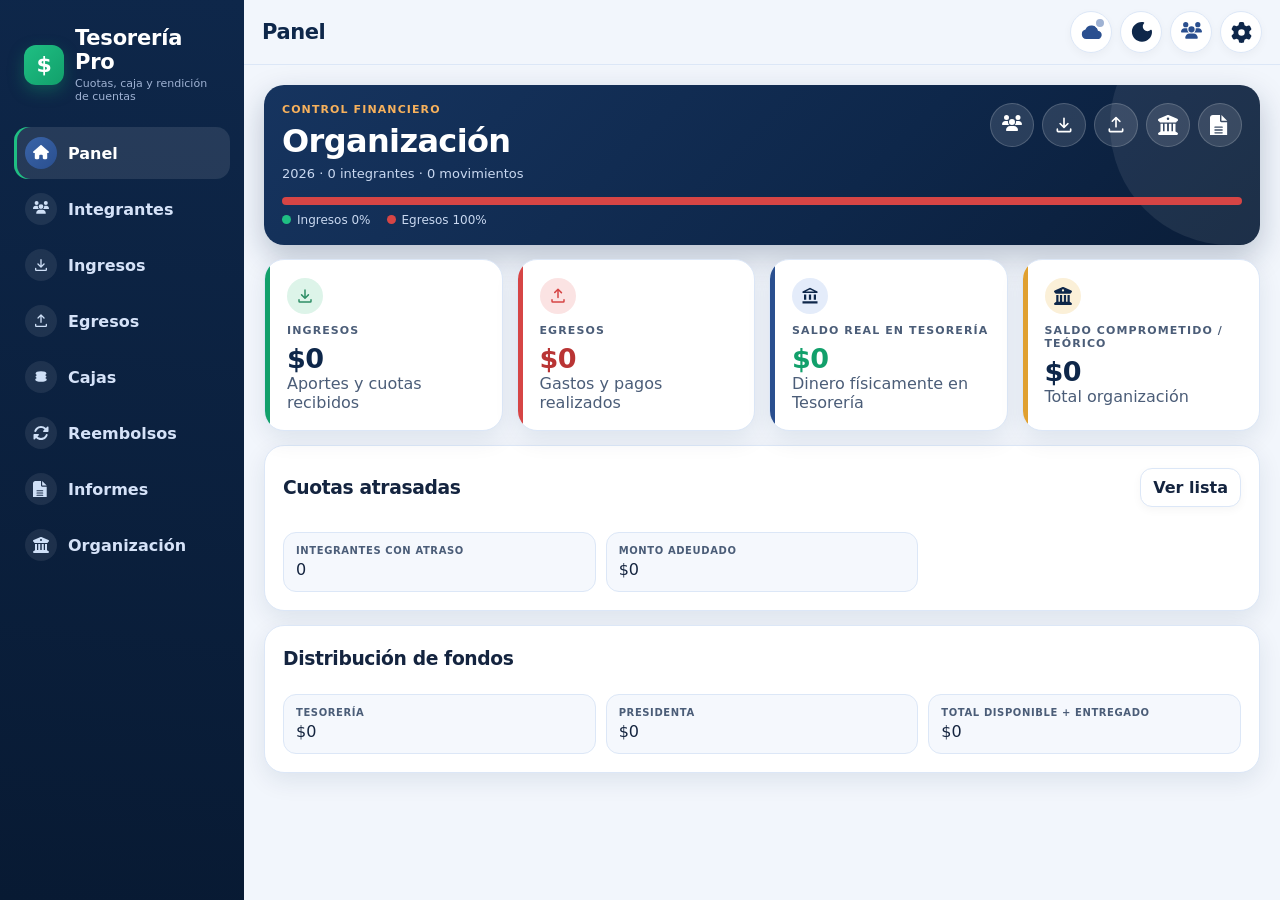
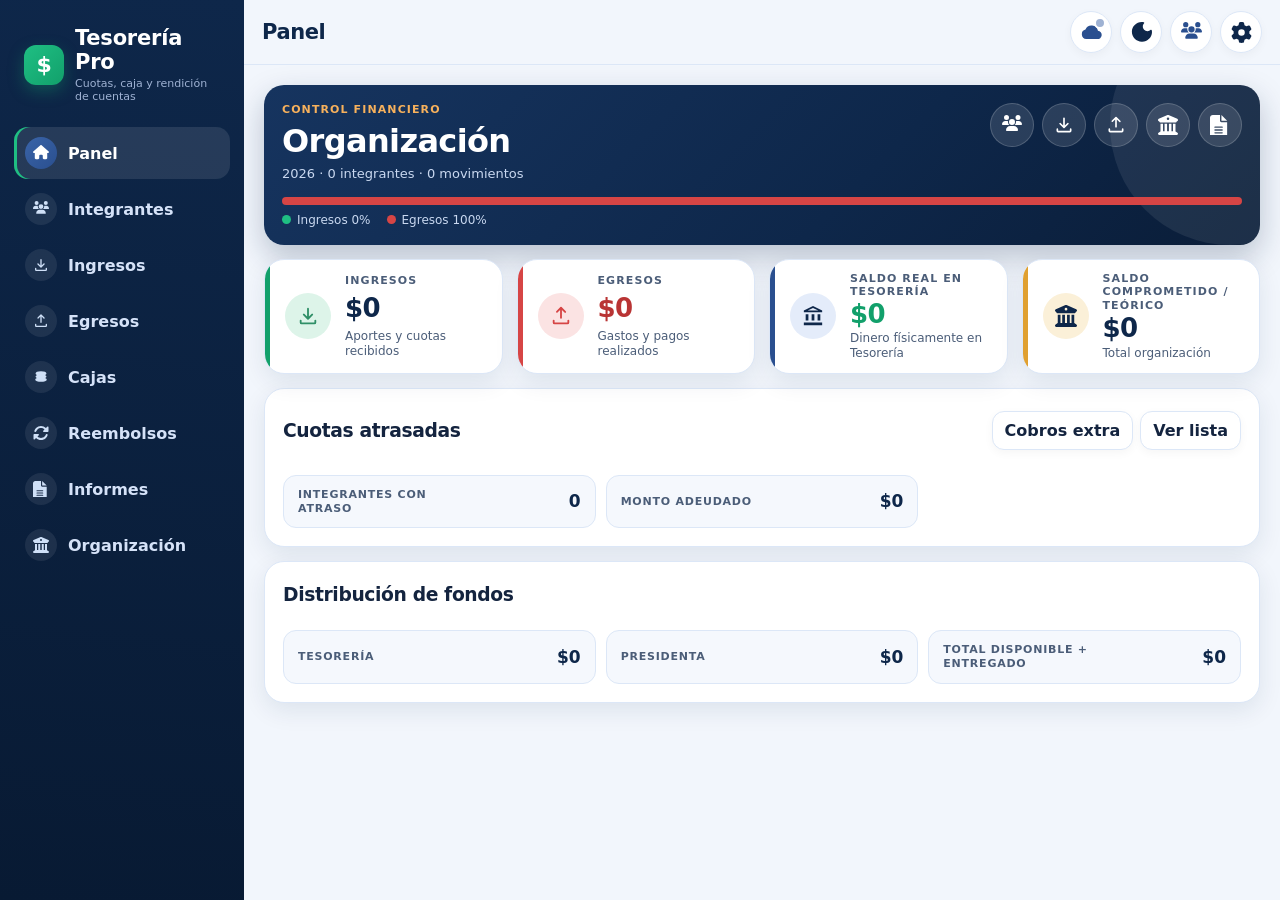
